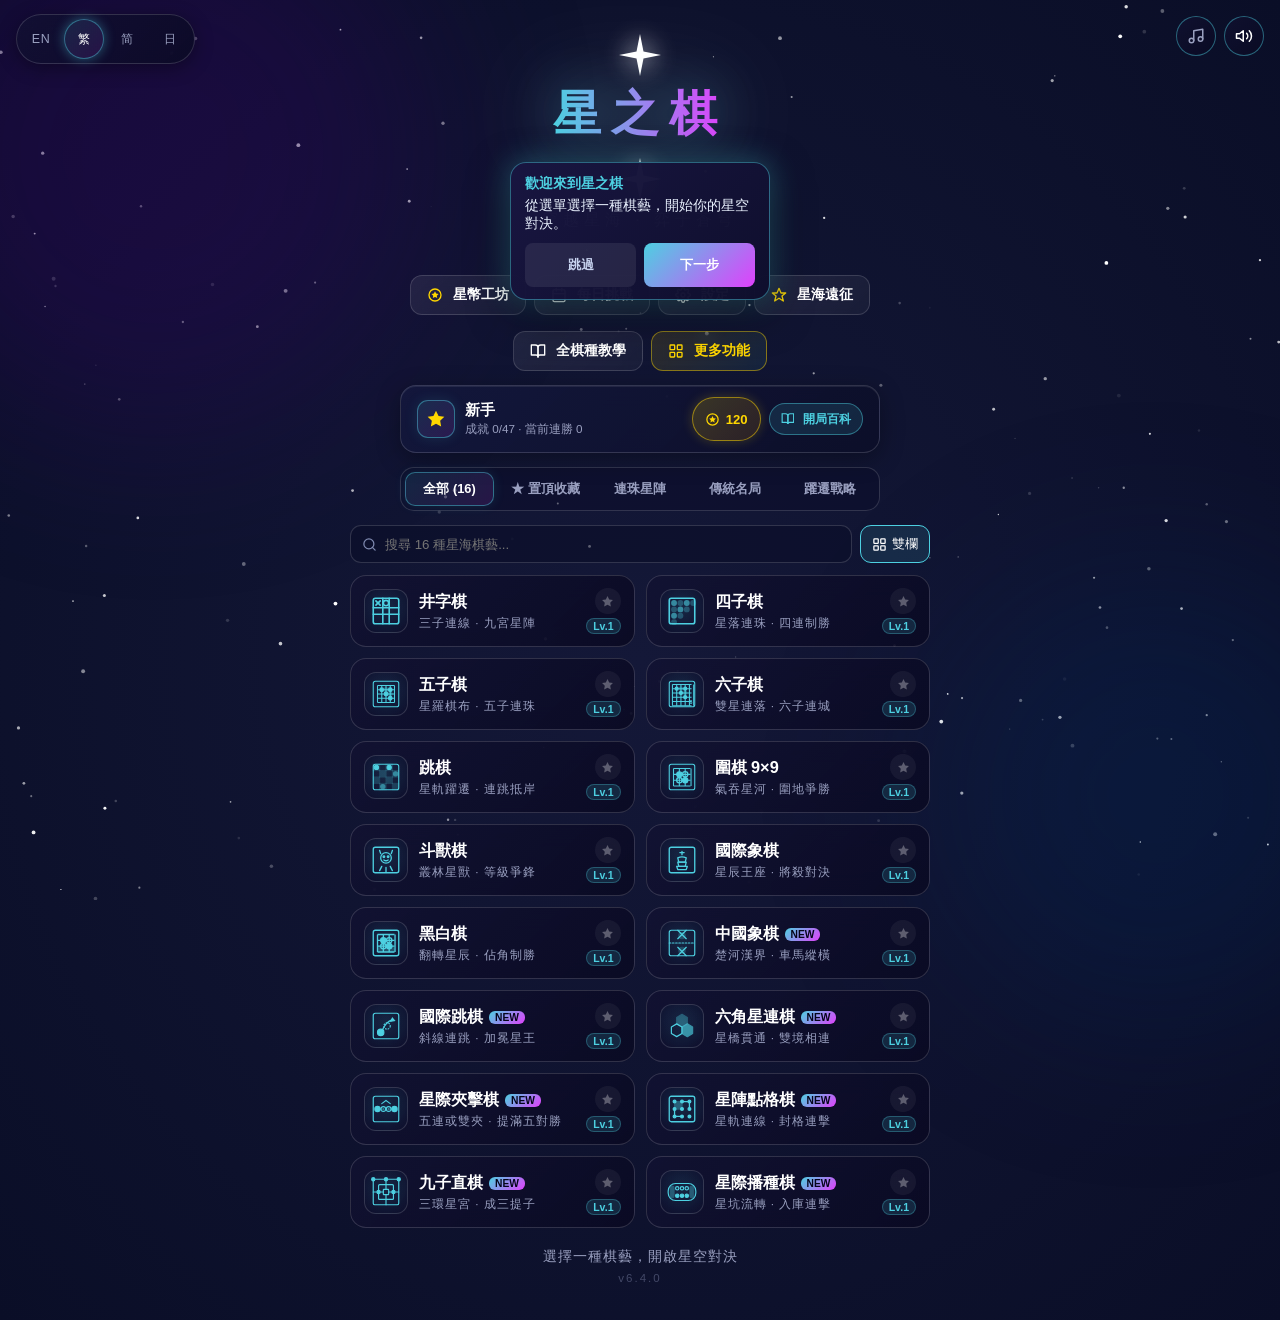
==== index.html @ 6a5f057b "v6.4.0: 初始版本" ====
<!DOCTYPE html>
<html lang="zh-Hant">
<head>
<meta charset="UTF-8">
<meta name="viewport" content="width=device-width, initial-scale=1.0, maximum-scale=1.0, user-scalable=no, viewport-fit=cover">
<meta name="apple-mobile-web-app-capable" content="yes">
<meta name="mobile-web-app-capable" content="yes">
<meta name="theme-color" content="#05051a">
<meta name="apple-mobile-web-app-status-bar-style" content="black-translucent">
<meta name="apple-mobile-web-app-title" content="星之棋">
<link rel="apple-touch-icon" href="data:image/svg+xml,%3Csvg xmlns='http://www.w3.org/2000/svg' viewBox='0 0 100 100'%3E%3Crect width='100' height='100' rx='20' fill='%2305051a'/%3E%3Cpath d='M50 15 L61 38 L86 40 L67 56 L73 81 L50 67 L27 81 L33 56 L14 40 L39 38 Z' fill='%234dd0e1'/%3E%3C/svg%3E">
<link rel="manifest" href='data:application/json,%7B%22name%22%3A%22%E6%98%9F%E4%B9%8B%E6%A3%8B%22%2C%22short_name%22%3A%22%E6%98%9F%E4%B9%8B%E6%A3%8B%22%2C%22start_url%22%3A%22.%22%2C%22display%22%3A%22standalone%22%2C%22orientation%22%3A%22portrait%22%2C%22background_color%22%3A%22%2305051a%22%2C%22theme_color%22%3A%22%2305051a%22%2C%22icons%22%3A%5B%7B%22src%22%3A%22data:image/svg+xml,%253Csvg%2520xmlns%253D%2527http%253A//www.w3.org/2000/svg%2527%2520viewBox%253D%25270%25200%2520100%2520100%2527%253E%253Crect%2520width%253D%2527100%2527%2520height%253D%2527100%2527%2520rx%253D%252720%2527%2520fill%253D%2527%252305051a%2527/%253E%253Cpath%2520d%253D%2527M50%252015%2520L61%252038%2520L86%252040%2520L67%252056%2520L73%252081%2520L50%252067%2520L27%252081%2520L33%252056%2520L14%252040%2520L39%252038%2520Z%2527%2520fill%253D%2527%25234dd0e1%2527/%253E%253C/svg%3E%22%2C%22sizes%22%3A%22any%22%2C%22type%22%3A%22image/svg+xml%22%2C%22purpose%22%3A%22any%22%7D%5D%7D'>
<title>星之棋</title>
<style>
/* ==================== 星之棋 · 樣式表 ==================== */
/* ---- 主題變數（預設：star） ---- */
:root{
  --p1:#4dd0e1;  --p1-glow:rgba(77,208,225,.4);
  --p1-soft:rgba(77,208,225,.12); --p1-border:rgba(77,208,225,.45);
  --p2:#e040fb;  --p2-glow:rgba(224,64,251,.4);
  --p2-soft:rgba(224,64,251,.12); --p2-border:rgba(224,64,251,.35);
  --gold:#ffd700;
  --line:rgba(255,255,255,.15);
  --bg-deep:#0a0e27; --bg-mid:#141838;
  --title-from:#4dd0e1;--title-mid:#ffffff;--title-to:#e040fb;
}
body.theme-aurora{
  background:radial-gradient(ellipse at 30% 20%,#0d2a3a 0%,#051520 50%,#020a12 100%);
  --p1:#00e6a0;  --p1-glow:rgba(0,230,160,.4);
  --p1-soft:rgba(0,230,160,.12); --p1-border:rgba(0,230,160,.45);
  --p2:#b366ff;  --p2-glow:rgba(179,102,255,.4);
  --p2-soft:rgba(179,102,255,.12); --p2-border:rgba(179,102,255,.35);
  --line:rgba(0,230,160,.15);
  --bg-deep:#04181a; --bg-mid:#0a2a26;
  --title-from:#00ffaa;--title-mid:#aaffee;--title-to:#aa66ff;
}
body.theme-sunset{
  background:radial-gradient(ellipse at 70% 30%,#3a1510 0%,#200a08 50%,#120404 100%);
  --p1:#ffab40;  --p1-glow:rgba(255,171,64,.4);
  --p1-soft:rgba(255,171,64,.12); --p1-border:rgba(255,171,64,.45);
  --p2:#ff5277;  --p2-glow:rgba(255,82,119,.4);
  --p2-soft:rgba(255,82,119,.12); --p2-border:rgba(255,82,119,.35);
  --line:rgba(255,171,64,.15);
  --bg-deep:#1a0a08; --bg-mid:#2a120c;
  --title-from:#ffaa44;--title-mid:#ffddaa;--title-to:#ff5577;
}
body.theme-deepsea{
  background:radial-gradient(ellipse at 40% 60%,#0a2540 0%,#051530 50%,#020a1a 100%);
  --p1:#29d8ff;  --p1-glow:rgba(41,216,255,.4);
  --p1-soft:rgba(41,216,255,.12); --p1-border:rgba(41,216,255,.45);
  --p2:#b388ff;  --p2-glow:rgba(179,136,255,.4);
  --p2-soft:rgba(179,136,255,.12); --p2-border:rgba(179,136,255,.35);
  --line:rgba(41,216,255,.15);
  --bg-deep:#04122a; --bg-mid:#082040;
  --title-from:#00bfff;--title-mid:#87ceeb;--title-to:#1e90ff;
}
body.theme-lava{
  background:radial-gradient(ellipse at 50% 40%,#4a1010 0%,#2a0808 50%,#150404 100%);
  --p1:#ff9100;  --p1-glow:rgba(255,145,0,.4);
  --p1-soft:rgba(255,145,0,.12); --p1-border:rgba(255,145,0,.45);
  --p2:#ff3d3d;  --p2-glow:rgba(255,61,61,.4);
  --p2-soft:rgba(255,61,61,.12); --p2-border:rgba(255,61,61,.35);
  --line:rgba(255,145,0,.15);
  --bg-deep:#1a0606; --bg-mid:#2a0e08;
  --title-from:#ff6600;--title-mid:#ffaa00;--title-to:#ff3300;
}
body.theme-galaxy{
  background:radial-gradient(ellipse at 30% 70%,#1a0a3a 0%,#0d0525 50%,#050210 100%);
  --p1:#e879f9;  --p1-glow:rgba(232,121,249,.4);
  --p1-soft:rgba(232,121,249,.12); --p1-border:rgba(232,121,249,.45);
  --p2:#7c83ff;  --p2-glow:rgba(124,131,255,.4);
  --p2-soft:rgba(124,131,255,.12); --p2-border:rgba(124,131,255,.35);
  --line:rgba(232,121,249,.15);
  --bg-deep:#0d0620; --bg-mid:#1a0f3a;
  --title-from:#a855f7;--title-mid:#e879f9;--title-to:#6366f1;
}
body.theme-amethyst{
  background:radial-gradient(ellipse at 60% 30%,#2d1b4e 0%,#1a0f33 50%,#0d0820 100%);
  --p1:#d896ff;  --p1-glow:rgba(216,150,255,.4);
  --p1-soft:rgba(216,150,255,.12); --p1-border:rgba(216,150,255,.45);
  --p2:#7c9eff;  --p2-glow:rgba(124,158,255,.4);
  --p2-soft:rgba(124,158,255,.12); --p2-border:rgba(124,158,255,.35);
  --line:rgba(216,150,255,.15);
  --bg-deep:#120a2a; --bg-mid:#241548;
  --title-from:#c084fc;--title-mid:#f0abfc;--title-to:#818cf8;
}
*{margin:0;padding:0;box-sizing:border-box}
body{font-family:'Segoe UI','PingFang TC','Microsoft JhengHei','Hiragino Kaku Gothic ProN','Yu Gothic','Meiryo',sans-serif;
  background:radial-gradient(ellipse at center,var(--bg-mid) 0%,var(--bg-deep) 100%);
  color:#fff;min-height:100vh;overflow-x:hidden}

/* 鍵盤焦點 */
:focus-visible{outline:2px solid var(--p1);outline-offset:2px;border-radius:4px}

/* ---------- 星空 ---------- */
#starfield{position:fixed;inset:0;z-index:0;pointer-events:none}
.nebula{position:fixed;border-radius:50%;filter:blur(90px);opacity:.28;z-index:0;pointer-events:none}
.n1{width:550px;height:550px;background:#3a0070;top:-120px;left:-120px;animation:d1 22s ease-in-out infinite alternate}
.n2{width:450px;height:450px;background:#002a5c;bottom:-120px;right:-100px;animation:d2 26s ease-in-out infinite alternate}
@keyframes d1{to{transform:translate(120px,60px)}}
@keyframes d2{to{transform:translate(-90px,-70px)}}

/* ---------- 語言切換 ---------- */
.lang-switch{position:fixed;top:calc(14px + env(safe-area-inset-top));left:calc(16px + env(safe-area-inset-left));z-index:50;display:flex;gap:3px;
  padding:4px;border-radius:999px;background:rgba(18,18,46,.6);
  border:1px solid var(--line);backdrop-filter:blur(10px);-webkit-backdrop-filter:blur(10px);
  box-shadow:0 4px 18px rgba(0,0,0,.35)}
.lang-btn{min-width:40px;min-height:40px;height:auto;padding:0 9px;border:1px solid transparent;border-radius:999px;
  background:transparent;color:#9aa0c0;font-size:.78rem;cursor:pointer;
  letter-spacing:.5px;transition:all .2s;font-family:inherit;display:flex;align-items:center;justify-content:center}
.lang-btn:hover{color:#fff;background:var(--p1-soft)}
.lang-btn.active{color:#fff;border-color:var(--p1-border);
  background:linear-gradient(135deg,var(--p1-soft),var(--p2-soft));
  box-shadow:0 0 12px var(--p1-glow)}

/* ---------- 視圖切換 ---------- */
.screen{position:relative;z-index:1;display:flex;flex-direction:column;align-items:center;padding:24px 16px;min-height:100vh}
.view{display:none;flex-direction:column;align-items:center;width:100%}
.view.active{display:flex;animation:fadeIn .2s ease}
@keyframes fadeIn{from{opacity:0;transform:translateY(8px)}to{opacity:1;transform:none}}

/* ---------- 主選單標題 ---------- */
.hero{display:flex;flex-direction:column;align-items:center;margin-top:10px}
.spark{width:42px;height:42px;animation:sparkPulse 2.5s ease-in-out infinite}
.spark-top{fill:#fff;filter:drop-shadow(0 0 12px rgba(255,255,255,.9));animation-delay:.3s}
.spark-bottom{fill:#fff;filter:drop-shadow(0 0 12px rgba(255,255,255,.9));margin-top:6px;animation-delay:.6s}
@keyframes sparkPulse{0%,100%{transform:scale(1) rotate(0deg);opacity:.85}50%{transform:scale(1.18) rotate(15deg);opacity:1}}
.logo{font-size:3rem;letter-spacing:10px;margin:6px 0;
  background:linear-gradient(to right,var(--title-from),var(--title-to));
  -webkit-background-clip:text;background-clip:text;-webkit-text-fill-color:transparent;
  filter:drop-shadow(0 0 26px var(--p1-glow)) drop-shadow(0 0 12px rgba(255,255,255,.5));}
.tagline{color:#9aa0c0;letter-spacing:5px;margin:10px 0 26px;animation:taglineFade 3s ease-in-out infinite}
@keyframes taglineFade{0%,100%{opacity:.6}50%{opacity:1}}

/* ---------- 遊戲卡片 ---------- */
.card-list{width:100%;max-width:480px;display:flex;flex-direction:column;gap:14px}
.game-card{display:flex;align-items:center;gap:16px;padding:15px 18px;border-radius:15px;cursor:pointer;
  border:1.5px solid var(--line);background:rgba(12,12,40,.6);transition:all .25s;position:relative;overflow:hidden;
  font:inherit;text-align:left;appearance:none;-webkit-appearance:none;width:100%}
.game-card::before{content:'';position:absolute;top:0;left:-100%;width:100%;height:100%;background:linear-gradient(90deg,transparent,var(--p1-soft),transparent);transition:left .5s}
.game-card:hover::before{left:100%}
.game-card:hover{transform:translateY(-3px);border-color:var(--p1);box-shadow:0 8px 28px var(--p1-glow),0 0 12px var(--p1-soft)}
.game-card:hover .gc-ico{transform:scale(1.08);box-shadow:0 0 16px var(--p1-glow)}
.game-card:hover .gc-arrow{opacity:1;transform:translateX(4px)}
.gc-ico{width:54px;height:54px;border-radius:12px;flex-shrink:0;overflow:hidden;transition:all .25s;
  background:radial-gradient(circle at 50% 42%,var(--p1-soft),rgba(13,13,43,.55));
  border:1px solid var(--line)}
.gc-ico svg{width:100%;height:100%;display:block;padding:4px;color:var(--p1)}
.gc-txt{flex:1}
.gc-name{font-size:1.2rem;font-weight:700;margin-bottom:3px;transition:color .2s;color:#fff}
.game-card:hover .gc-name{color:var(--p1)}
.gc-desc{font-size:.82rem;color:#9aa0c0;letter-spacing:1px}
.gc-arrow{color:var(--p1);font-size:1.3rem;opacity:.7;transition:all .25s}
.gc-elo{font-size:.72rem;color:#ffd700;letter-spacing:.5px;opacity:.85;flex-shrink:0;align-self:flex-start;margin-top:2px}
.foot-hint{color:#9aa0c0;font-size:.85rem;margin:20px 0 6px;letter-spacing:1px}
.version-tag{color:#5a6080;font-size:.72rem;margin:0 0 12px;letter-spacing:2px;opacity:.7}

/* ---------- 頂部返回 / 標題 ---------- */
.top-back{align-self:flex-start;display:inline-flex;align-items:center;gap:6px;background:rgba(18,18,46,.75);border:1px solid var(--line);border-radius:999px;color:#c8d4f0;font-size:.88rem;cursor:pointer;padding:7px 16px;min-height:38px;backdrop-filter:blur(10px);-webkit-backdrop-filter:blur(10px);box-shadow:0 4px 16px rgba(0,0,0,.3);transition:all .2s;font-family:inherit;margin-top:env(safe-area-inset-top)}
.top-back:hover{color:#fff;border-color:var(--p1);background:var(--p1-soft);box-shadow:0 0 14px var(--p1-glow);transform:translateY(-1px)}
.top-back:active{transform:translateY(0)}
.game-top .top-back{padding:6px 14px;min-height:36px;font-size:.85rem;margin-top:0}
.gen-head .top-back, .result-box .top-back{padding:5px 12px;min-height:32px;font-size:.82rem;margin:0}
.view-title{font-size:1.6rem;margin:14px 0 26px;letter-spacing:2px;
  background:linear-gradient(135deg,var(--p1),var(--p2));-webkit-background-clip:text;background-clip:text;-webkit-text-fill-color:transparent}

/* ---------- 選擇卡片（模式/難度） ---------- */
.select-cards{display:flex;gap:20px;flex-wrap:wrap;justify-content:center}
.select-cards.three{gap:16px}
.select-card{width:200px;padding:26px 18px;border-radius:16px;cursor:pointer;text-align:center;
  border:1.5px solid var(--line);background:rgba(12,12,40,.6);transition:all .25s;
  font:inherit;appearance:none;-webkit-appearance:none}
.three .select-card{width:168px;padding:22px 14px}
.select-card:hover{transform:translateY(-4px);border-color:var(--p1);box-shadow:0 10px 32px var(--p1-glow),0 0 14px var(--p1-soft)}
.select-card:hover .sc-ico{transform:scale(1.1);filter:drop-shadow(0 0 8px var(--p1-glow))}
.select-card:hover .sc-name{color:var(--p1)}
.sc-ico{width:64px;height:64px;margin-bottom:12px;transition:all .25s}
.select-card[data-mode="ai"] .sc-ico,
.select-card[data-mode="pvp"] .sc-ico{color:var(--p1)}
.select-card .c-p2{fill:var(--p2)}
.diff-ico{width:48px;height:48px;margin-bottom:10px}
.diff-ico circle,.diff-ico path{stroke:currentColor}
.c-easy{color:var(--p1)} .c-normal{color:var(--gold)} .c-hard{color:var(--p2)}
.sc-name{font-size:1.12rem;font-weight:700;margin-bottom:6px;color:#fff}
.sc-desc{font-size:.78rem;color:#9aa0c0;letter-spacing:.5px}
.diff-dots{display:flex;gap:5px;justify-content:center;margin-top:10px}
.diff-dots i{width:7px;height:7px;border-radius:50%;background:currentColor}
.diff-card[data-diff="easy"]{color:var(--p1)}
.diff-card[data-diff="normal"]{color:var(--gold)}
.diff-card[data-diff="hard"]{color:var(--p2)}
.diff-card[data-diff="master"]{color:#ffd700;border-color:rgba(255,215,0,.4);background:linear-gradient(135deg,rgba(255,215,0,.08),rgba(255,140,0,.05))}
.diff-card[data-diff="master"]:hover{border-color:#ffd700;box-shadow:0 8px 28px rgba(255,215,0,.25),0 0 16px rgba(255,215,0,.15)}
.c-master{color:#ffd700}
.diff-card .sc-name{color:#fff}

/* ---------- 計時模式選擇列 ---------- */
.timer-mode-row{display:flex;align-items:center;justify-content:center;gap:10px;flex-wrap:wrap;
  margin-top:22px;padding:10px 16px;border-radius:14px;
  background:rgba(12,12,40,.6);border:1px solid var(--line)}
.tm-label{font-size:.85rem;color:#9aa0c0;letter-spacing:1px;margin-right:4px}
.tm-btn{min-height:38px;padding:7px 16px;border-radius:10px;cursor:pointer;font-size:.85rem;
  color:#9aa0c0;background:transparent;border:1.5px solid var(--line);transition:all .2s;font-family:inherit}
.tm-btn:hover{color:var(--p1);border-color:var(--p1)}
.tm-btn.is-on{color:#fff;border-color:var(--p1);
  background:linear-gradient(135deg,var(--p1-soft),var(--p2-soft));
  box-shadow:0 0 12px var(--p1-glow)}

/* ---------- 遊戲頂欄 ---------- */
.game-top{display:flex;align-items:center;gap:14px;width:100%;max-width:560px;margin-bottom:14px}
.game-h{flex:1;text-align:center;font-size:1.4rem;letter-spacing:3px;
  background:linear-gradient(135deg,var(--p1),var(--p2));-webkit-background-clip:text;background-clip:text;-webkit-text-fill-color:transparent}
.game-h.replay-mode{background-image:linear-gradient(#ffd700,#ffaa00);-webkit-text-fill-color:transparent}
.game-h.replay-mode::after{content:' · 回放中';font-size:.7em;opacity:.8;-webkit-text-fill-color:#ffd700;color:#ffd700}
.mini-btn{min-height:36px;min-width:36px;padding:7px 14px;border-radius:9px;cursor:pointer;font-size:.85rem;color:#9aa0c0;
  background:transparent;border:1.5px solid var(--line);transition:all .2s;position:relative;overflow:hidden;font-family:inherit}
.mini-btn::after{content:'';position:absolute;top:50%;left:50%;width:0;height:0;border-radius:50%;background:var(--p1-soft);transform:translate(-50%,-50%);transition:width .3s,height .3s}
.mini-btn:hover::after{width:200px;height:200px}
.mini-btn:hover{color:var(--p1);border-color:var(--p1);box-shadow:0 0 12px var(--p1-glow);transform:translateY(-1px)}
.mini-btn:active{transform:translateY(0)}
.gt-btns{display:flex;align-items:center;gap:8px}
.mini-btn.is-disabled,.mini-btn:disabled{opacity:.38;cursor:not-allowed;pointer-events:none}
.mini-btn.is-disabled:hover,.mini-btn:disabled:hover{color:#9aa0c0;border-color:var(--line)}

/* ---------- 回合 / 難度 ---------- */
.turn-pill{display:inline-flex;align-items:center;gap:9px;padding:9px 24px;border-radius:24px;
  border:1.5px solid var(--p1);color:#fff;font-size:1rem;margin-bottom:10px;
  box-shadow:0 0 12px var(--p1-glow)}
.turn-pill.p2-turn{border-color:var(--p2);box-shadow:0 0 12px var(--p2-glow)}
.turn-pill.p2-turn .pill-dot{background:var(--p2);box-shadow:0 0 8px var(--p2-glow)}
.pill-dot{width:12px;height:12px;border-radius:50%;background:var(--p1);box-shadow:0 0 8px var(--p1-glow)}
.diff-badge{font-size:.78rem;padding:4px 14px;border-radius:18px;
  background:var(--p2-soft);color:var(--p2);border:1px solid var(--p2-border);margin-bottom:14px}
/* 局勢評估條 */
.eval-bar{ position:relative; width:100%; max-width:320px; height:22px; margin:0 auto 12px; background:rgba(255,255,255,.06); border-radius:11px; overflow:hidden; border:1px solid var(--line); }
.eval-fill{ position:absolute; top:0; left:50%; width:0; height:100%; background:var(--p1); transition:all .4s ease; transform-origin:left; }
.eval-fill.negative{ left:auto; right:50%; background:var(--p2); }
.eval-label{ position:absolute; top:50%; left:50%; transform:translate(-50%,-50%); font-size:.7rem; font-weight:700; color:#fff; text-shadow:0 1px 3px rgba(0,0,0,.8); z-index:1; font-variant-numeric:tabular-nums; }
.arrows{display:flex;gap:10px;margin-bottom:4px}
.arrows i{width:75px;text-align:center;color:var(--p1-border);font-size:.9rem}
.free-x.is-on{color:var(--p1);border-color:var(--p1);box-shadow:0 0 12px var(--p1-glow)}
.free-o.is-on{color:var(--p2);border-color:var(--p2);box-shadow:0 0 12px var(--p2-glow)}
.go-pass{padding:8px 22px;border-radius:10px;cursor:pointer;font-size:.9rem;color:var(--p1);
  background:var(--p1-soft);border:1.5px solid var(--p1-border);transition:all .25s}
.go-pass:hover{background:var(--p1-glow);border-color:var(--p1);box-shadow:0 0 14px var(--p1-glow)}

/* ---------- 棋盤 ---------- */
.board-box{position:relative;padding:18px;border-radius:16px;
  background:linear-gradient(135deg,rgba(28,18,60,.92),rgba(10,10,38,.92));
  border:1px solid var(--line);box-shadow:0 0 50px var(--p1-soft),inset 0 0 30px rgba(0,0,0,.5)}
.board-viewport{position:relative;overflow:hidden;border-radius:8px;max-width:100%;line-height:0;
  touch-action:none;-webkit-user-select:none;user-select:none}
#board{display:block;cursor:pointer;max-width:100%;height:auto;transform-origin:0 0;will-change:transform}
.board-viewport.panning #board{cursor:grabbing}
.zoom-bar{display:flex;align-items:center;justify-content:center;gap:16px;margin:12px 0 4px}
.zoom-btn{width:40px;height:40px;min-width:40px;min-height:40px;border-radius:10px;font-size:1.25rem;line-height:1;cursor:pointer;
  color:var(--p1);background:rgba(28,18,60,.9);border:1px solid var(--line);
  box-shadow:0 0 14px var(--p1-soft);transition:.15s}
.zoom-btn:hover:not(:disabled){border-color:var(--p1);box-shadow:0 0 18px var(--p1-glow)}
.zoom-btn:active:not(:disabled){transform:scale(.93)}
.zoom-btn:disabled{opacity:.35;cursor:not-allowed}
.zoom-val{min-width:62px;text-align:center;font-variant-numeric:tabular-nums;color:var(--p1);letter-spacing:.5px}
.thinking{display:none;position:absolute;top:50%;left:50%;transform:translate(-50%,-50%);z-index:10;
  background:rgba(0,0,0,.82);padding:14px 28px;border-radius:12px;color:var(--p1);border:1px solid var(--line)}
.thinking.active{display:block}
.thinking span{animation:blink 1s infinite}
@keyframes blink{50%{opacity:.3}}

/* ---------- 計分板 ---------- */
.scoreboard{display:flex;margin-top:18px;border-radius:14px;overflow:hidden;
  border:1px solid var(--line);background:rgba(12,12,40,.7)}
.sb-col{display:flex;flex-direction:column;align-items:center;gap:5px;padding:14px 30px;font-size:.82rem;color:#9aa0c0}
.sb-col+.sb-col{border-left:1px solid var(--line)}
.sb-col b{font-size:1.3rem;color:#fff}
.sb-dot{width:10px;height:10px;border-radius:50%}
.sb-dot.p1c{background:var(--p1);box-shadow:0 0 8px var(--p1-glow)}
.sb-dot.p2c{background:var(--p2);box-shadow:0 0 8px var(--p2-glow)}

/* ---------- 結果彈窗 ---------- */
.overlay{display:none;position:fixed;inset:0;background:rgba(0,0,0,.55);backdrop-filter:blur(6px);z-index:100;
  justify-content:center;align-items:center}
.overlay.active{display:flex}
.result-box{width:min(320px,92vw);background:linear-gradient(180deg,rgba(20,18,52,.97),rgba(12,12,36,.97));
  padding:30px 26px;border-radius:22px;text-align:center;
  border:1px solid var(--line);box-shadow:0 0 60px var(--p1-soft);animation:pop .4s ease-out}
@keyframes pop{from{transform:scale(.6);opacity:0}to{transform:scale(1);opacity:1}}
.result-ico{width:74px;height:74px;border-radius:50%;margin:0 auto 16px;display:flex;align-items:center;justify-content:center;
  background:linear-gradient(135deg,var(--p1) 0%,#fff 50%,var(--p2) 100%);
  box-shadow:0 0 26px var(--p1-glow)}
.result-ico svg{width:36px;height:36px;fill:#fff;transition:fill .3s}
.result-ico svg path{stroke:#000;stroke-width:1.1;stroke-linejoin:round}
.result-ico.sparkle svg{animation:starSparkle 1.4s ease-in-out infinite;transform-box:fill-box;transform-origin:center}
@keyframes starSparkle{0%,100%{transform:scale(1);filter:brightness(.95);opacity:.82}
  50%{transform:scale(1.2);filter:brightness(1.85);opacity:1}}
.result-box h2{font-size:1.6rem;margin-bottom:8px}
.result-sub{font-size:.82rem;color:#9aa0c0;margin-bottom:20px;letter-spacing:1px}
.r-btn{width:100%;padding:13px;border:none;border-radius:12px;cursor:pointer;font-weight:700;font-size:.95rem;margin-bottom:12px;
  background:linear-gradient(135deg,var(--p1),var(--p2));color:#fff}
.r-menu{background:rgba(255,255,255,.06);color:#fff;border:1.5px solid var(--line);margin-bottom:0}
.r-menu:hover{border-color:var(--p1)}

@media(max-width:640px){
  .logo{font-size:2rem;letter-spacing:5px}
  .spark{width:32px;height:32px}
  .select-card{width:150px;padding:20px 12px}
  .three .select-card{width:120px}
  .sb-col{padding:12px 18px}
  .board-box{padding:10px}
  .lang-switch{top:calc(10px + env(safe-area-inset-top));left:calc(10px + env(safe-area-inset-left));padding:3px}
  .lang-btn{min-width:36px;min-height:36px;padding:0 6px;font-size:.7rem}
}

/* ================================================================
   井字棋「星之闖關」
   ================================================================ */
.quest-entry{margin-top:30px;text-align:center}
.qe-line{display:flex;align-items:center;gap:12px;color:var(--p1-border);margin-bottom:18px}
.qe-line::before,.qe-line::after{content:"";flex:1;height:1px;
  background:linear-gradient(90deg,transparent,var(--p1-border),transparent)}
.qe-mini{width:108px;height:108px;margin:0 auto 12px;display:grid;grid-template-columns:repeat(3,1fr);
  gap:4px;padding:8px;border-radius:14px;background:rgba(20,16,52,.7);
  border:1px solid var(--line);box-shadow:inset 0 0 18px rgba(0,0,0,.5)}
.qe-mini i{border-radius:6px;background:var(--p1-soft)}
.qe-mini i.x{background:
  linear-gradient(45deg,transparent 46%,var(--p1) 46%,var(--p1) 54%,transparent 54%),
  linear-gradient(-45deg,transparent 46%,var(--p1) 46%,var(--p1) 54%,transparent 54%)}
.qe-mini i.o{border:3px solid var(--p2);background:transparent}
.qe-progress{color:var(--p1);margin-bottom:14px;letter-spacing:1px}
.qe-star{color:#ffd700;text-shadow:0 0 10px rgba(255,215,0,.6)}
.qe-btns{display:flex;gap:14px;justify-content:center;flex-wrap:wrap}
.qe-btn{padding:12px 26px;border-radius:12px;cursor:pointer;font-weight:700;font-size:.95rem;
  color:#fff;background:rgba(255,255,255,.07);border:1.5px solid var(--line);transition:.18s;font-family:inherit}
.qe-btn:hover{border-color:var(--p1);box-shadow:0 0 18px var(--p1-glow)}
.qe-btn.qe-main{background:linear-gradient(135deg,var(--p1),var(--p2));border:none}
.qe-btn.qe-main:hover{box-shadow:0 0 22px var(--p1-glow)}

/* 選關視圖 */
.q-tabs{display:flex;gap:12px;justify-content:center;margin:14px 0 6px}
.q-tab{padding:10px 26px;border-radius:12px;cursor:pointer;font-weight:700;
  color:var(--p1);background:rgba(255,255,255,.05);border:1.5px solid var(--line);transition:.18s;font-family:inherit}
.q-tab.active{color:#fff;border-color:var(--p1);box-shadow:0 0 18px var(--p1-glow)}
.q-progress-line{text-align:center;color:var(--p1);margin-bottom:14px}
.q-list{max-width:560px;margin:0 auto;display:flex;flex-direction:column;gap:10px;padding-bottom:30px}
.q-level{display:flex;gap:14px;align-items:center;padding:12px 16px;border-radius:14px;cursor:pointer;
  background:linear-gradient(135deg,rgba(28,18,60,.9),rgba(12,12,38,.9));
  border:1px solid var(--line);transition:.16s}
.q-level.is-open:hover{border-color:var(--p1);box-shadow:0 0 18px var(--p1-glow);transform:translateX(3px)}
.q-level.is-lock{opacity:.5;cursor:not-allowed}
.ql-no{width:42px;height:42px;flex:0 0 42px;border-radius:50%;display:flex;align-items:center;justify-content:center;
  font-weight:800;color:#04121a;background:linear-gradient(135deg,var(--p1),var(--p2))}
.is-lock .ql-no{background:rgba(255,255,255,.12);color:var(--p1)}
.ql-body{flex:1;text-align:left}
.ql-title{font-weight:700;color:#eaf2ff;margin-bottom:3px}
.ql-desc{font-size:.76rem;color:#9aa0c0;margin-bottom:3px}
.ql-stars{color:#ffd700;letter-spacing:2px;font-size:.85rem}
.ck-settings{display:flex;gap:14px;justify-content:center;align-items:center;flex-wrap:wrap}
.ck-settings label{display:flex;align-items:center;gap:6px;font-size:.82rem;color:#c8d4f0;cursor:pointer;user-select:none}
.ck-settings input[type=checkbox]{width:16px;height:16px;accent-color:var(--p1);cursor:pointer}
.ch-promo{display:flex;gap:10px;align-items:center;justify-content:center}
.ch-promo span{font-size:.85rem;color:#c8d4f0}
.promo-btn{width:44px;height:44px;border-radius:10px;border:1px solid var(--p1-border);
  background:rgba(10,14,40,.7);color:#eaf2ff;font-size:1.5rem;cursor:pointer;
  display:flex;align-items:center;justify-content:center;transition:all .15s}
.promo-btn:hover{border-color:var(--p1);color:var(--p1);transform:scale(1.08)}
.gk-fb{display:flex;align-items:center;gap:6px;font-size:.85rem;color:#c8d4f0;cursor:pointer;user-select:none}
.gk-fb input[type=checkbox]{width:16px;height:16px;accent-color:var(--p1);cursor:pointer}
.sound-toggle{position:fixed;top:calc(16px + env(safe-area-inset-top));right:calc(16px + env(safe-area-inset-right));z-index:100;width:40px;height:40px;min-width:40px;min-height:40px;border-radius:50%;
  border:1px solid var(--p1-border);background:rgba(10,14,40,.7);color:#eaf2ff;font-size:1rem;
  cursor:pointer;display:flex;align-items:center;justify-content:center;transition:all .15s;padding:0}
.sound-toggle:hover{border-color:var(--p1);color:var(--p1)}
.sound-toggle .ic{width:18px;height:18px;margin:0;display:flex;align-items:center;justify-content:center}
.sound-toggle .ic svg{width:100%;height:100%;display:block}
.hidden{display:none!important}
.q-btn{margin-top:8px;padding:10px 22px;border-radius:12px;cursor:pointer;font-weight:700;font-size:.95rem;
  color:#fff;background:rgba(255,255,255,.07);border:1.5px solid var(--line);transition:all .2s;
  font-family:inherit;appearance:none;-webkit-appearance:none;min-height:44px}
.q-btn:hover{border-color:var(--p1);color:var(--p1);box-shadow:0 0 18px var(--p1-glow);transform:translateY(-1px)}
.q-btn:active{transform:translateY(0)}
.q-btn:disabled{opacity:.4;cursor:not-allowed;pointer-events:none}
.timer-bar{display:flex;align-items:center;justify-content:center;gap:10px;margin:6px 0;font-size:.95rem;font-variant-numeric:tabular-nums}
.timer-p1{color:var(--p1);font-weight:600}
.timer-p2{color:var(--p2);font-weight:600}
.timer-sep{color:rgba(255,255,255,.3)}
.replay-bar{display:flex;align-items:center;justify-content:center;gap:12px;margin:8px 0;padding:8px 16px;
  background:rgba(255,215,0,.08);border:1px solid rgba(255,215,0,.25);border-radius:10px}
.replay-bar .mini-btn{color:#ffd700;border-color:rgba(255,215,0,.3)}
.replay-bar .mini-btn:hover{color:#fff;border-color:#ffd700;box-shadow:0 0 10px rgba(255,215,0,.3)}
.replay-pos{font-size:.9rem;color:#ffd700;font-weight:600;font-variant-numeric:tabular-nums;min-width:60px;text-align:center}
.go-size{display:flex;align-items:center;gap:6px;margin-bottom:6px}
.go-size span{color:rgba(255,255,255,.6);font-size:.85rem}
.go-sz{padding:4px 8px;font-size:.8rem;opacity:.6}
.go-sz.is-on{opacity:1;border-color:var(--p1);color:var(--p1)}
.go-handicap{display:flex;align-items:center;gap:6px;margin-bottom:6px;flex-wrap:wrap}
.go-handicap span{color:rgba(255,255,255,.6);font-size:.85rem}
.go-hc{padding:4px 8px;font-size:.8rem;opacity:.6}
.go-hc.is-on{opacity:1;border-color:var(--p2);color:var(--p2)}
/* F10: 遊戲進行中（已有落子）鎖定局中規則設定 → 明顯變灰、禁止點擊 */
.go-sz:disabled,.go-hc:disabled,.go-sz.locked,.go-hc.locked{
  opacity:.4;cursor:not-allowed;filter:grayscale(1);border-color:var(--line);color:#9aa0c0;pointer-events:none}
.go-sz:disabled:hover,.go-hc:disabled:hover,.go-sz.locked:hover,.go-hc.locked:hover{
  opacity:.4;cursor:not-allowed;border-color:var(--line);color:#9aa0c0;transform:none;box-shadow:none}
#gkForbidden:disabled,#ckMultiJump:disabled,#ckLongJump:disabled{cursor:not-allowed;opacity:.45}
/* 被鎖定 checkbox 所屬 label 一併變灰 */
.gk-fb:has(>#gkForbidden:disabled),.ck-settings label:has(>#ckMultiJump:disabled),
.ck-settings label:has(>#ckLongJump:disabled){opacity:.4;cursor:not-allowed}
/* 通用 .locked 視覺（與 disabled 一致，方便動態標記） */
.locked{opacity:.4!important;cursor:not-allowed!important;filter:grayscale(1);pointer-events:none}
#btnToggleCoords.is-on,#btnCoachVision.is-on,#btnHeatmap.is-on{border-color:var(--p1);color:var(--p1);box-shadow:0 0 10px var(--p1-glow)}
.elo-table{width:100%;border-collapse:collapse;font-size:.85rem;color:#cfd4ee}
.elo-table th,.elo-table td{padding:5px 8px;text-align:left;border-bottom:1px solid rgba(255,255,255,.08)}
.elo-table th{color:rgba(255,255,255,.6);font-weight:500}
.rec-notes{font-size:.8rem;color:#9aa0c0;margin-top:2px;font-style:italic;word-break:break-word}
.elo-fb{margin:2px;padding:3px 8px;font-size:.75rem;opacity:.6}
.elo-fb.is-on{opacity:1;border-color:var(--p1);color:var(--p1)}
.replay-spd{padding:3px 8px;font-size:.75rem;opacity:.6}
.replay-spd.is-on{opacity:1;border-color:var(--p1);color:var(--p1)}
.sc-list{display:flex;flex-direction:column;gap:6px;margin-top:6px}
.sc-row{display:flex;align-items:center;gap:12px;font-size:.88rem;color:#cfd4ee}
.sc-row kbd{background:rgba(255,255,255,.12);border:1px solid rgba(255,255,255,.2);border-bottom-width:2px;
  border-radius:6px;padding:2px 8px;font-family:monospace;font-size:.82rem;color:#fff;min-width:78px;text-align:center}
.menu-actions{display:flex;justify-content:center;gap:10px;margin:10px 0}
.ach-toast{position:fixed;top:20px;left:50%;transform:translateX(-50%) translateY(-80px);
  background:linear-gradient(135deg,rgba(20,25,60,.95),rgba(40,20,70,.95));
  border:1px solid #ffd700;border-radius:14px;padding:12px 22px;display:flex;align-items:center;gap:12px;
  z-index:9999;transition:transform .4s cubic-bezier(.34,1.56,.64,1);box-shadow:0 8px 30px rgba(255,215,0,.3)}
.ach-toast.show{transform:translateX(-50%) translateY(0)}
.ach-toast .ach-icon{font-size:1.8rem}
.ach-toast .ach-text{color:#ffd700;font-weight:600;font-size:1rem}
.ach-grid{display:grid;grid-template-columns:repeat(auto-fill,minmax(140px,1fr));gap:12px;margin-top:8px}
.ach-card{background:rgba(15,20,50,.6);border:1px solid rgba(255,255,255,.1);border-radius:12px;
  padding:14px 10px;text-align:center;position:relative;opacity:.55;transition:all .3s}
.ach-card.got{opacity:1;border-color:#ffd700;box-shadow:0 0 15px rgba(255,215,0,.2)}
.ach-big{font-size:2.2rem;margin-bottom:6px}
.ach-name{color:#fff;font-weight:600;font-size:.9rem;margin-bottom:4px}
.ach-desc{color:rgba(255,255,255,.5);font-size:.75rem;line-height:1.3}
.ach-date{color:#ffd700;font-size:.7rem;margin-top:6px}
.ach-lock{position:absolute;top:8px;right:8px;font-size:.9rem;opacity:.6}
.rec-list{display:flex;flex-direction:column;gap:8px;margin-top:8px;max-height:60vh;overflow-y:auto}
.rec-item{display:grid;grid-template-columns:auto 1fr auto;gap:4px 12px;align-items:center;
  background:rgba(15,20,50,.5);border:1px solid rgba(255,255,255,.08);border-radius:10px;padding:10px 14px}
.rec-item.starred{border-color:var(--p1);box-shadow:0 0 12px var(--p1-soft)}
.rec-star{grid-row:1/span 3;display:flex;align-items:center}
.rec-game{color:#fff;font-weight:600;font-size:1rem;grid-column:2}
.rec-meta{color:rgba(255,255,255,.5);font-size:.8rem;grid-column:2}
.rec-date{color:rgba(255,255,255,.35);font-size:.75rem;grid-column:2}
.rec-notes{grid-column:2;color:rgba(255,255,255,.45);font-size:.78rem}
.rec-result{font-weight:700;font-size:.9rem;align-self:center;grid-column:3;grid-row:1/span 3}
.rec-win{color:var(--p1)}
.rec-lose{color:var(--p2)}
.rec-draw{color:#ffd700}
.stat-grid{display:grid;grid-template-columns:repeat(auto-fill,minmax(100px,1fr));gap:10px;margin-top:8px}
.stat-card{background:rgba(15,20,50,.6);border:1px solid rgba(255,255,255,.1);border-radius:10px;padding:14px 8px;text-align:center}
.stat-num{font-size:1.6rem;font-weight:700;color:#fff;font-variant-numeric:tabular-nums}
.stat-lbl{color:rgba(255,255,255,.5);font-size:.75rem;margin-top:4px}
.stat-win .stat-num{color:var(--p1)}
.stat-lose .stat-num{color:var(--p2)}
.stat-draw .stat-num{color:#ffd700}
.stat-elo .stat-num{color:#ffd700;font-size:1.8rem;text-shadow:0 0 12px rgba(255,215,0,.4)}
.stat-ach .stat-num{color:#ffd700}
.stat-pergame{margin-top:8px}
.pg-row{display:flex;align-items:center;gap:10px;padding:6px 0}
.pg-name{width:70px;color:rgba(255,255,255,.8);font-size:.85rem;flex-shrink:0}
.pg-bar{flex:1;height:8px;background:rgba(255,255,255,.1);border-radius:4px;overflow:hidden}
.pg-fill{display:block;height:100%;background:linear-gradient(90deg,var(--p1),var(--p2));border-radius:4px;transition:width .5s}
.pg-pct{width:45px;text-align:right;color:rgba(255,255,255,.6);font-size:.8rem;font-variant-numeric:tabular-nums}

/* ==================== 移動端優化 ==================== */
*{ -webkit-tap-highlight-color:transparent; -webkit-touch-callout:none; }
button{ min-height:44px; min-width:44px; touch-action:manipulation; }
.q-btn{ min-height:44px; padding:10px 18px; }
.game-card{ min-height:64px; }
@media (max-width:640px){
  .logo{ font-size:2.2rem; letter-spacing:6px; }
  .tagline{ letter-spacing:3px; font-size:.85rem; margin:6px 0 16px; }
  .menu-actions{ flex-wrap:wrap; gap:8px; }
  .menu-actions .q-btn{ padding:8px 12px; font-size:.85rem; min-height:40px; }
  .card-list{ gap:8px; }
  .game-card{ padding:10px 12px; min-height:56px; }
  .gc-name{ font-size:1rem; }
  .gc-desc{ font-size:.75rem; }
  .gc-ico{ width:40px; height:40px; }
  .lang-switch{ gap:4px; }
  .lang-btn{ padding:6px 10px; font-size:.8rem; min-height:36px; min-width:36px; }
  .sound-toggle{ width:40px; height:40px; }
  .board-box{ padding:8px; }
  #board{ max-width:100%; height:auto !important; }
  .gt-btns{ flex-wrap:wrap; gap:6px; }
  .gt-btns .q-btn{ padding:8px 12px; font-size:.8rem; min-height:40px; }
  .timer-bar{ font-size:.8rem; padding:6px 10px; }
  .replay-bar{ padding:6px; gap:8px; }
  .ach-grid{ grid-template-columns:repeat(auto-fill,minmax(110px,1fr)); gap:8px; }
  .ach-card{ padding:10px 6px; }
  .ach-big{ font-size:1.8rem; }
  .stat-grid{ grid-template-columns:repeat(auto-fill,minmax(80px,1fr)); gap:8px; }
  .stat-card{ padding:10px 6px; }
  .stat-num{ font-size:1.3rem; }
  .rec-item{ padding:8px 10px; }
}
@media (max-height:500px) and (orientation:landscape){
  .logo{ font-size:1.6rem; letter-spacing:4px; margin:2px 0; }
  .tagline{ display:none; }
  .hero{ margin-bottom:6px; }
  .card-list{ gap:6px; max-height:60vh; overflow-y:auto; }
  .game-card{ padding:6px 10px; min-height:44px; }
  .gc-ico{ width:32px; height:32px; }
  .gc-name{ font-size:.9rem; }
  .gc-desc{ display:none; }
  .menu-actions{ margin:4px 0; }
  .menu-actions .q-btn{ padding:6px 10px; font-size:.8rem; min-height:36px; }
}
/* 安全區域適配（劉海屏） */
body{ padding-top:env(safe-area-inset-top); padding-bottom:env(safe-area-inset-bottom); padding-left:env(safe-area-inset-left); padding-right:env(safe-area-inset-right); }

/* ---------- 全域滾動條 ---------- */
::-webkit-scrollbar{ width:6px; height:6px; }
::-webkit-scrollbar-thumb{ background:rgba(255,255,255,.2); border-radius:3px; }
::-webkit-scrollbar-track{ background:transparent; }

/* SVG 圖標 */
.ic{ display:inline-flex; align-items:center; justify-content:center; width:1.15em; height:1.15em; vertical-align:middle; margin-right:.3em; }
.ic svg{ width:100%; height:100%; display:block; }
.ic-gold{ color:#ffd700; }
.sound-toggle .ic{ width:18px; height:18px; margin-right:0; color:#fff; }
.ach-icon{ display:inline-flex; align-items:center; justify-content:center; width:32px; height:32px; }
.ach-icon .ic{ width:100%; height:100%; margin-right:0; }
.ach-big{ display:flex; align-items:center; justify-content:center; width:40px; height:40px; margin:0 auto 6px; color:#ffd700; }
.ach-big .ic{ width:100%; height:100%; margin-right:0; }
.ach-lock{ display:flex; align-items:center; justify-content:center; width:18px; height:18px; color:rgba(255,255,255,.4); }
.ach-lock .ic{ width:100%; height:100%; margin-right:0; }
.ql-no .ic{ width:100%; height:100%; margin-right:0; color:rgba(255,255,255,.3); }

/* 對局分析 */
.analysis-box{ text-align:left; }
.analysis-summary{ font-size:15px; color:var(--p1); margin-bottom:8px; padding:8px 12px; background:var(--p1-soft); border-radius:8px; border-left:3px solid var(--p1); }
.analysis-list{ display:flex; flex-direction:column; gap:6px; }
.analysis-item{ display:flex; align-items:center; gap:10px; padding:6px 10px; border-radius:6px; font-size:13px; }
.analysis-item.mistake{ background:rgba(255,107,107,.1); border-left:3px solid #ff6b6b; }
.analysis-item.best{ background:var(--p1-soft); border-left:3px solid var(--p1); }
.an-step{ font-weight:bold; color:#fff; min-width:40px; }
.an-desc{ color:rgba(255,255,255,.7); }

/* 規則說明 */
.rule-btn{ display:inline-flex; align-items:center; gap:6px; margin:16px auto 0; padding:8px 20px; background:var(--p1-soft); border:1px solid var(--p1-border); border-radius:20px; color:var(--p1); font-size:14px; cursor:pointer; transition:all .2s; }
.rule-btn:hover{ background:var(--p1-glow); border-color:var(--p1); }
.rule-btn .ic{ width:16px; height:16px; }
.rule-box{ max-width:480px; }
.rule-content{ text-align:left; font-size:14px; line-height:1.8; color:rgba(255,255,255,.85); margin:12px 0 20px; padding:12px 16px; background:rgba(255,255,255,.04); border-radius:10px; max-height:50vh; overflow-y:auto; }

/* 觀戰模式 */
.select-card[data-mode="spectate"] .sc-ico circle{ fill:#ffd700; }

/* 走子歷史面板 */
.history-panel{ margin-top:10px; border:1px solid var(--line); border-radius:12px; background:rgba(12,12,40,.5); overflow:hidden; max-width:560px; margin-left:auto; margin-right:auto; backdrop-filter:blur(8px); }
.history-header{ display:flex; align-items:center; gap:8px; padding:10px 16px; cursor:pointer; user-select:none; transition:background .2s; position:relative; }
.history-header::after{ content:''; position:absolute; bottom:0; left:0; right:0; height:1px; background:linear-gradient(90deg,transparent,var(--p1-border),transparent); }
.history-header:hover{ background:var(--p1-soft); }
.history-header .ic{ width:16px; height:16px; color:var(--p1); flex-shrink:0; }
.history-header span:nth-child(2){ flex:1; font-size:.9rem; color:#fff; font-weight:500; }
.history-count{ font-size:.75rem; color:#9aa0c0; background:rgba(255,255,255,.08); padding:2px 10px; border-radius:10px; font-weight:600; min-width:28px; text-align:center; }
.history-list{ display:none; max-height:220px; overflow-y:auto; padding:4px 8px 8px; }
.history-panel.open .history-list{ display:block; }
.h-move{ display:flex; align-items:center; gap:8px; padding:6px 10px; border-radius:8px; cursor:pointer; transition:all .15s; font-size:.85rem; border-left:2px solid transparent; }
.h-move:nth-child(even){ background:rgba(255,255,255,.02); }
.h-move:hover{ background:var(--p1-soft); transform:translateX(2px); }
.h-move.current{ background:var(--p1-glow); border-left-color:var(--p1); }
.h-step{ color:#6b7090; min-width:32px; font-size:.75rem; font-weight:600; font-variant-numeric:tabular-nums; }
.h-player{ font-size:.8rem; flex-shrink:0; }
.p1mv .h-player{ color:var(--p1); }
.p2mv .h-player{ color:var(--p2); }
.h-note{ color:#e0e4f0; font-family:'SF Mono','Consolas','Monaco',monospace; font-size:.8rem; flex:1; }

/* 主題選擇視圖 */
.theme-hint{ text-align:center; color:#9aa0c0; font-size:.9rem; margin:8px 0 20px; }
.theme-grid{ display:flex; flex-wrap:wrap; gap:16px; justify-content:center; max-width:600px; margin:0 auto; }
.theme-card{ position:relative; width:160px; padding:10px; border-radius:14px; border:1.5px solid var(--line); background:rgba(12,12,40,.5); cursor:pointer; transition:all .2s; }
.theme-card:hover{ transform:translateY(-3px); border-color:var(--p1); box-shadow:0 8px 24px var(--p1-glow); }
.theme-card.active{ border-color:#ffd700; box-shadow:0 0 16px rgba(255,215,0,.3); }
.theme-card.previewing{ border-color:var(--p1); box-shadow:0 0 16px var(--p1-glow); animation:themePulse 1.5s ease-in-out infinite; }
@keyframes themePulse{ 0%,100%{box-shadow:0 0 12px var(--p1-glow)} 50%{box-shadow:0 0 24px var(--p1)} }
.theme-preview{ width:100%; height:100px; border-radius:10px; overflow:hidden; position:relative; margin-bottom:8px; }
.tp-title{ position:absolute; top:12px; left:50%; transform:translateX(-50%); font-size:1rem; font-weight:700; letter-spacing:3px; -webkit-background-clip:text; background-clip:text; -webkit-text-fill-color:transparent; white-space:nowrap; }
.tp-board{ position:absolute; bottom:10px; left:50%; transform:translateX(-50%); display:grid; grid-template-columns:repeat(2,1fr); gap:3px; width:50px; height:50px; }
.tp-cell{ border-radius:3px; background:rgba(255,255,255,.1); }
.theme-name{ text-align:center; font-size:.85rem; color:#fff; }
.theme-check{ position:absolute; top:6px; right:8px; width:22px; height:22px; border-radius:50%; background:#ffd700; color:#000; font-size:.8rem; display:flex; align-items:center; justify-content:center; font-weight:bold; }
.theme-check.preview-tag{ width:auto; padding:2px 8px; border-radius:10px; background:var(--p1); color:#000; font-size:.7rem; }

/* 走子質量標註 */
.q-sym{ font-weight:bold; margin-left:6px; font-size:.85rem; }
.q-excellent{ color:var(--p1); text-shadow:0 0 8px var(--p1-glow); }
.q-good{ color:#66bb6a; }
.q-mistake{ color:#ffa726; }
.q-blunder{ color:#ef5350; text-shadow:0 0 8px rgba(239,83,80,.6); }
.h-move.has-q{ padding-right:28px; }

/* ===== 通用彈窗 ===== */
.gen-box{ width:min(560px,94vw); max-height:86vh; display:flex; flex-direction:column; padding:22px 22px 20px; text-align:left; }
.gen-head{ display:flex; align-items:center; justify-content:space-between; gap:10px; margin-bottom:10px; }
.gen-head h2{ font-size:1.15rem; margin:0; color:#fff; flex:1; text-align:center; overflow:hidden; text-overflow:ellipsis; white-space:nowrap; }
.gen-head .top-back, .result-box .top-back{ margin:0; padding:4px 8px; font-size:.88rem; flex-shrink:0; white-space:nowrap; }
.gen-foot{ display:flex; justify-content:center; margin-top:14px; flex-shrink:0; }
.gen-foot .r-btn{ max-width:240px; margin:0; }
.gen-close{ flex:none; width:34px; height:34px; border-radius:50%; border:1px solid var(--line);
  background:rgba(255,255,255,.06); color:#c8d4f0; cursor:pointer; display:flex; align-items:center; justify-content:center; transition:all .18s; }
.gen-close:hover{ background:var(--p1-soft); color:#fff; border-color:var(--p1); }
.gen-close svg{ width:18px; height:18px; }
.gen-body{ flex:1; min-height:0; overflow-y:auto; color:#eaf2ff; font-size:.9rem; line-height:1.6; padding-right:4px; }
.gen-body h4{ color:#fff; font-size:.95rem; margin:12px 0 6px; }
.gen-body p{ color:rgba(234,242,255,.85); }
.gen-body::-webkit-scrollbar{ width:8px; }
.gen-body::-webkit-scrollbar-thumb{ background:rgba(255,255,255,.18); border-radius:4px; }
/* 新手引導浮層 */
.hint-dot{ position:fixed; z-index:200; width:18px; height:18px; border-radius:50%;
  background:radial-gradient(circle,#fff,var(--p1)); box-shadow:0 0 14px var(--p1);
  animation:hintPulse 1.4s ease-in-out infinite; pointer-events:none; }
@keyframes hintPulse{0%,100%{transform:scale(1);opacity:.9}50%{transform:scale(1.5);opacity:.5}}
.guide-bubble{ position:fixed; z-index:201; max-width:260px; background:linear-gradient(180deg,rgba(20,18,52,.98),rgba(12,12,36,.98));
  border:1px solid var(--p1-border); border-radius:14px; padding:12px 14px; color:#eaf2ff; font-size:.85rem;
  box-shadow:0 8px 30px rgba(0,0,0,.5); animation:pop .3s ease-out; }
.guide-bubble .gb-title{ font-weight:700; color:var(--p1); margin-bottom:4px; }
.guide-bubble .gb-actions{ display:flex; gap:8px; margin-top:10px; }
.guide-bubble .gb-actions button{ flex:1; padding:7px; border:none; border-radius:8px; cursor:pointer; font-size:.8rem; font-weight:700; }
.gb-skip{ background:rgba(255,255,255,.08); color:#c8d4f0; }
.gb-next{ background:linear-gradient(135deg,var(--p1),var(--p2)); color:#fff; }
/* ELO 圖表 */
.elo-chart-wrap{ width:100%; background:rgba(10,14,40,.5); border:1px solid var(--line); border-radius:12px; padding:10px; margin:8px 0; }
.elo-empty{ text-align:center; color:#9aa0c0; padding:24px 0; }
/* 對局標籤/收藏 */
.rec-item.starred{ border-color:var(--p1); box-shadow:0 0 12px var(--p1-soft); }
.rec-fav{ cursor:pointer; color:#666; font-size:1rem; margin-left:6px; }
.rec-fav.on{ color:#ffd700; text-shadow:0 0 8px rgba(255,215,0,.6); }

/* ===== G1: 計時器倒數環 ===== */
.timer-ring{ position:relative; width:34px; height:34px; display:inline-flex; align-items:center; justify-content:center; }
.timer-ring svg{ position:absolute; inset:0; width:34px; height:34px; transform:rotate(-90deg); }
.timer-ring .ring-bg{ fill:none; stroke:rgba(255,255,255,.12); stroke-width:3; }
.timer-ring .ring-fg{ fill:none; stroke:#4caf50; stroke-width:3; stroke-linecap:round; transition:stroke-dashoffset .4s linear, stroke .3s; }
.timer-ring.timer-ring-yellow .ring-fg{ stroke:#ffd700; }
.timer-ring.timer-ring-red .ring-fg{ stroke:#f44336; animation:timer-pulse 1s ease-in-out infinite; }
.timer-bar.no-ring .timer-ring{ display:none; }
@keyframes timer-pulse{ 0%,100%{ box-shadow:0 0 0 0 rgba(244,67,54,.55); } 50%{ box-shadow:0 0 0 6px rgba(244,67,54,0); } }
.timer-bar{ position:relative; }

/* ===== G5: ELO 預估 ===== */
.elo-predict{ margin-top:6px; font-size:.72rem; color:#9aa0c0; font-variant-numeric:tabular-nums; display:flex; gap:6px; justify-content:center; flex-wrap:wrap; }
.elo-predict .ew{ color:#4caf50; } .elo-predict .ed{ color:#9aa0c0; } .elo-predict .el{ color:#f44336; }

/* ===== G3: 每日挑戰 ===== */
.daily-badge{ display:inline-block; margin-left:6px; font-size:.7rem; padding:1px 7px; border-radius:9px; background:linear-gradient(135deg,#ffd700,#ff9800); color:#221a00; font-weight:700; }

/* ===== G4: 走子講解按鈕 ===== */
.h-move .explain-btn{ margin-left:4px; cursor:pointer; border:none; background:rgba(255,255,255,.08); color:#c8d4f0; border-radius:6px; font-size:.7rem; padding:0 5px; line-height:1.4; }
.h-move .explain-btn:hover{ background:var(--p1); color:#fff; }
.explain-row{ display:flex; justify-content:space-between; gap:10px; padding:3px 0; border-bottom:1px dashed rgba(255,255,255,.1); }
.explain-tags{ margin-top:8px; display:flex; gap:6px; flex-wrap:wrap; }
.explain-tag{ font-size:.72rem; padding:2px 8px; border-radius:8px; background:rgba(77,208,225,.15); color:#4dd0e1; }

/* ===== G7: 謎題分組 ===== */
.pz-group{ margin:6px 0; }
.pz-group-title{ font-size:.78rem; font-weight:700; color:#ffd700; margin:6px 0 2px; }
.puzzle-item.solved{ opacity:.6; }
.puzzle-item.solved::after{ content:' ✓'; }

/* ===== G6: 無障礙 ===== */
.mini-btn:focus-visible,.q-btn:focus-visible,.select-card:focus-visible,.game-card:focus-visible,.tm-btn:focus-visible,.gb-actions button:focus-visible{ outline:2px solid #ffd700; outline-offset:2px; }
@media (prefers-reduced-motion: reduce){
  *{ animation:none !important; transition:none !important; }
  .stars,.star{ animation:none !important; }
}
/* F1/F4: 自訂列與開關 */
.custom-row{margin:8px auto;max-width:420px;padding:10px 14px;border:1px solid #2a2a55;border-radius:12px;background:rgba(20,20,50,.5);}
.custom-row.hidden{display:none;}
.toggle-line{display:flex;flex-direction:column;gap:2px;cursor:pointer;}
.toggle-desc{font-size:.72rem;color:#9aa0c0;}
.custom-row-hint{font-size:.85rem;margin-bottom:6px;color:#cfd2ff;}
.custom-row-ctrl{display:flex;align-items:center;gap:8px;font-size:.8rem;margin:4px 0;}
.custom-row-ctrl input[type=range]{accent-color:#e040fb;}

/* ===== U1-U12: 新增 UI 樣式 ===== */
.set-seg{padding:4px 10px;font-size:.78rem;opacity:.6;}
.set-seg.is-on{opacity:1;border-color:var(--p1,#4dd0e1);color:var(--p1,#4dd0e1);}
.replay-commentary{min-height:38px;padding:6px 12px;background:rgba(10,10,36,.85);border-top:1px solid rgba(77,208,225,.2);font-size:.85rem;}
.replay-commentary.hidden{display:none;}
.theme-card-create{transition:transform .15s ease;}
.theme-card-create:hover{transform:scale(1.03);}
.ct-color{padding:2px;border:1px solid rgba(255,255,255,.2);border-radius:6px;background:transparent;}

/* ==================== V2: 動畫與特效增強 ==================== */

/* 流星 */
.meteor{position:fixed;width:2px;height:2px;background:#fff;border-radius:50%;z-index:1;pointer-events:none;opacity:0;}
.meteor::before{content:'';position:absolute;top:0;left:0;width:80px;height:1px;background:linear-gradient(90deg,#fff,transparent);transform:translateX(-80px) rotate(-45deg);transform-origin:right;}
@keyframes meteorFall{0%{opacity:0;transform:translate(0,0) rotate(-45deg)}10%{opacity:1}100%{opacity:0;transform:translate(-400px,400px) rotate(-45deg)}}

/* 頁面切換動畫增強 */
.view.active{animation:slideIn .35s cubic-bezier(.16,1,.3,1)}
@keyframes slideIn{from{opacity:0;transform:translateX(30px) scale(.98)}to{opacity:1;transform:none}}
.view.leaving{animation:slideOut .25s ease forwards}
@keyframes slideOut{from{opacity:1;transform:none}to{opacity:0;transform:translateX(-30px) scale(.98)}}

/* 卡片交錯入場 */
.stagger-item{opacity:0;animation:staggerIn .5s cubic-bezier(.16,1,.3,1) forwards}
@keyframes staggerIn{from{opacity:0;transform:translateY(20px) scale(.95)}to{opacity:1;transform:none}}

/* 落子粒子特效 */
.particle{position:absolute;width:6px;height:6px;border-radius:50%;pointer-events:none;z-index:10;}
@keyframes particleBurst{0%{opacity:1;transform:translate(0,0) scale(1)}100%{opacity:0;transform:translate(var(--px),var(--py)) scale(0)}}

/* 落子光環 */
.drop-ripple{position:absolute;border-radius:50%;pointer-events:none;z-index:5;border:2px solid var(--p1);}
@keyframes dropRipple{0%{opacity:.8;transform:scale(.3)}100%{opacity:0;transform:scale(2.5)}}

/* 勝利畫面增強 */
.result-box.win{animation:winPop .6s cubic-bezier(.34,1.56,.64,1)}
@keyframes winPop{0%{transform:scale(.5) rotate(-5deg);opacity:0}60%{transform:scale(1.05) rotate(2deg)}100%{transform:scale(1) rotate(0);opacity:1}}
.result-ico.win-glow{animation:winGlow 2s ease-in-out infinite}
@keyframes winGlow{0%,100%{box-shadow:0 0 26px var(--p1-glow),0 0 50px var(--p1-glow)}50%{box-shadow:0 0 40px var(--p1),0 0 80px var(--p1-glow)}}

/* 彩帶粒子 */
.confetti{position:fixed;width:8px;height:8px;pointer-events:none;z-index:200;}
@keyframes confettiFall{0%{opacity:1;transform:translateY(-20px) rotate(0deg)}100%{opacity:0;transform:translateY(100vh) rotate(720deg)}}

/* 數字滾動動畫 */
.num-animate{display:inline-block;animation:numPop .4s cubic-bezier(.34,1.56,.64,1)}
@keyframes numPop{0%{transform:scale(1)}50%{transform:scale(1.3)}100%{transform:scale(1)}}

/* 按鈕按下效果 */
.btn-press:active{transform:scale(.95)!important;}

/* 發光脈動 */
.glow-pulse{animation:glowPulse 2s ease-in-out infinite}
@keyframes glowPulse{0%,100%{box-shadow:0 0 12px var(--p1-glow)}50%{box-shadow:0 0 24px var(--p1),0 0 40px var(--p1-glow)}}

/* 浮動效果 */
.float-anim{animation:floatAnim 3s ease-in-out infinite}
@keyframes floatAnim{0%,100%{transform:translateY(0)}50%{transform:translateY(-8px)}}

/* 閃爍星星（背景增強） */
.twinkle{animation:twinkle 2s ease-in-out infinite}
@keyframes twinkle{0%,100%{opacity:.3;transform:scale(.8)}50%{opacity:1;transform:scale(1.2)}}

/* 漸變邊框流動 */
.gradient-border{position:relative;background:linear-gradient(var(--bg-mid),var(--bg-deep)) padding-box;border:2px solid transparent;}
.gradient-border::before{content:'';position:absolute;inset:-2px;border-radius:inherit;background:linear-gradient(135deg,var(--p1),var(--p2),var(--p1)) border-box;-webkit-mask:linear-gradient(#fff 0 0) padding-box,linear-gradient(#fff 0 0);-webkit-mask-composite:xor;mask-composite:exclude;animation:borderFlow 3s linear infinite;background-size:200% 200%;}
@keyframes borderFlow{0%{background-position:0% 50%}50%{background-position:100% 50%}100%{background-position:0% 50%}}

/* 卡片 3D 傾斜懸停 */
.tilt-card{transition:transform .3s cubic-bezier(.16,1,.3,1),box-shadow .3s;transform-style:preserve-3d;}
.tilt-card:hover{transform:perspective(800px) rotateX(3deg) rotateY(-3deg) translateY(-4px);box-shadow:0 20px 40px rgba(0,0,0,.4),0 0 30px var(--p1-glow);}

/* 掃光動畫增強 */
.sweep-light{position:relative;overflow:hidden;}
.sweep-light::after{content:'';position:absolute;top:0;left:-100%;width:50%;height:100%;background:linear-gradient(90deg,transparent,rgba(255,255,255,.1),transparent);transform:skewX(-20deg);animation:sweepLight 3s ease-in-out infinite;}
@keyframes sweepLight{0%{left:-100%}50%,100%{left:200%}}

/* 震動效果（錯誤提示） */
.shake{animation:shake .4s ease-in-out}
@keyframes shake{0%,100%{transform:translateX(0)}20%{transform:translateX(-8px)}40%{transform:translateX(8px)}60%{transform:translateX(-5px)}80%{transform:translateX(5px)}}

/* 進度條流動 */
.progress-flow{background:linear-gradient(90deg,var(--p1),var(--p2),var(--p1));background-size:200% 100%;animation:progressFlow 2s linear infinite;}
@keyframes progressFlow{0%{background-position:0% 0}100%{background-position:200% 0}}

/* 棋盤光暈 */
.board-glow{box-shadow:0 0 40px var(--p1-soft),0 0 80px var(--p1-soft),inset 0 0 30px rgba(0,0,0,.3);}

/* 棋子懸停預覽 */
.hover-preview{opacity:.4;animation:hoverPreview 1s ease-in-out infinite;}
@keyframes hoverPreview{0%,100%{opacity:.3}50%{opacity:.6}}

/* 思考動畫增強 */
.thinking-dots span{display:inline-block;animation:thinkingBounce 1.4s ease-in-out infinite;}
.thinking-dots span:nth-child(2){animation-delay:.2s}
.thinking-dots span:nth-child(3){animation-delay:.4s}
@keyframes thinkingBounce{0%,60%,100%{transform:translateY(0);opacity:.4}30%{transform:translateY(-6px);opacity:1}}

/* Toast 滑入 */
.toast-slide{animation:toastSlide .4s cubic-bezier(.34,1.56,.64,1);}
@keyframes toastSlide{from{opacity:0;transform:translateY(-30px) scale(.9)}to{opacity:1;transform:translateY(0) scale(1)}}

/* 彈窗背景淡入 */
.overlay.active{animation:overlayFade .3s ease;}
@keyframes overlayFade{from{opacity:0}to{opacity:1}}

/* 滾動條美化 */
::-webkit-scrollbar{width:8px;height:8px;}
::-webkit-scrollbar-track{background:rgba(255,255,255,.05);border-radius:4px;}
::-webkit-scrollbar-thumb{background:linear-gradient(135deg,var(--p1),var(--p2));border-radius:4px;}
::-webkit-scrollbar-thumb:hover{background:linear-gradient(135deg,var(--p2),var(--p1));}

/* 選取文字顏色 */
::selection{background:var(--p1);color:#000;}

/* ==================== V2: UI 改善 ==================== */

/* 卡片設計優化 */
.game-card{border-radius:16px;background:linear-gradient(135deg,rgba(18,18,50,.8),rgba(10,10,35,.9));backdrop-filter:blur(12px);-webkit-backdrop-filter:blur(12px);}
.game-card:hover{box-shadow:0 12px 40px rgba(0,0,0,.4),0 0 24px var(--p1-glow),inset 0 1px 0 rgba(255,255,255,.1);}

.select-card{border-radius:18px;background:linear-gradient(135deg,rgba(18,18,50,.8),rgba(10,10,35,.9));backdrop-filter:blur(12px);-webkit-backdrop-filter:blur(12px);}
.select-card:hover{box-shadow:0 12px 40px rgba(0,0,0,.4),0 0 24px var(--p1-glow);}

/* 按鈕設計優化 */
.q-btn{border-radius:12px;background:linear-gradient(135deg,rgba(255,255,255,.08),rgba(255,255,255,.04));border:1.5px solid var(--line);backdrop-filter:blur(8px);-webkit-backdrop-filter:blur(8px);transition:all .25s cubic-bezier(.16,1,.3,1);}
.q-btn:hover{border-color:var(--p1);box-shadow:0 6px 20px var(--p1-glow),inset 0 1px 0 rgba(255,255,255,.1);transform:translateY(-2px);}
.q-btn:active{transform:translateY(0) scale(.98);}

.mini-btn{border-radius:10px;background:linear-gradient(135deg,rgba(255,255,255,.06),rgba(255,255,255,.03));backdrop-filter:blur(8px);-webkit-backdrop-filter:blur(8px);}

/* 主按鈕漸變 */
.q-btn.qe-main,.r-btn{background:linear-gradient(135deg,var(--p1),var(--p2));box-shadow:0 4px 20px var(--p1-glow);position:relative;overflow:hidden;}
.q-btn.qe-main::before,.r-btn::before{content:'';position:absolute;top:0;left:-100%;width:100%;height:100%;background:linear-gradient(90deg,transparent,rgba(255,255,255,.2),transparent);transition:left .5s;}
.q-btn.qe-main:hover::before,.r-btn:hover::before{left:100%;}

/* 遊戲頂欄優化 */
.game-top{background:linear-gradient(135deg,rgba(18,18,50,.6),rgba(10,10,35,.7));border-radius:16px;padding:12px 16px;border:1px solid var(--line);backdrop-filter:blur(12px);-webkit-backdrop-filter:blur(12px);}

/* 計分板優化 */
.scoreboard{border-radius:16px;background:linear-gradient(135deg,rgba(18,18,50,.6),rgba(10,10,35,.7));backdrop-filter:blur(12px);-webkit-backdrop-filter:blur(12px);box-shadow:0 4px 20px rgba(0,0,0,.3);}

/* 回合提示優化 */
.turn-pill{background:linear-gradient(135deg,rgba(18,18,50,.8),rgba(10,10,35,.9));backdrop-filter:blur(12px);-webkit-backdrop-filter:blur(12px);}

/* 棋盤容器優化 */
.board-box{border-radius:20px;background:linear-gradient(135deg,rgba(18,18,50,.5),rgba(10,10,35,.7));border:1px solid var(--line);backdrop-filter:blur(12px);-webkit-backdrop-filter:blur(12px);box-shadow:0 8px 40px rgba(0,0,0,.4),0 0 30px var(--p1-soft);}

/* 走子歷史面板優化 */
.history-panel{border-radius:16px;background:linear-gradient(135deg,rgba(18,18,50,.6),rgba(10,10,35,.7));backdrop-filter:blur(12px);-webkit-backdrop-filter:blur(12px);}

/* 彈窗優化 */
.result-box{background:linear-gradient(180deg,rgba(25,22,65,.98),rgba(15,15,45,.98));border:1px solid rgba(255,255,255,.1);box-shadow:0 20px 60px rgba(0,0,0,.5),0 0 60px var(--p1-soft);}

/* 語言切換優化 */
.lang-switch{background:linear-gradient(135deg,rgba(18,18,50,.7),rgba(10,10,35,.8));backdrop-filter:blur(12px);-webkit-backdrop-filter:blur(12px);}

/* 音量按鈕優化 */
.sound-toggle{background:linear-gradient(135deg,rgba(18,18,50,.7),rgba(10,10,35,.8));backdrop-filter:blur(12px);-webkit-backdrop-filter:blur(12px);}

/* 標題優化 */
.view-title{text-shadow:0 0 30px var(--p1-glow);}
.logo{filter:drop-shadow(0 0 26px var(--p1-glow)) drop-shadow(0 0 50px rgba(255,255,255,.3));}

/* 難度卡片優化 */
.diff-card{border-radius:16px;background:linear-gradient(135deg,rgba(18,18,50,.8),rgba(10,10,35,.9));backdrop-filter:blur(12px);-webkit-backdrop-filter:blur(12px);}
.diff-card:hover{box-shadow:0 12px 40px rgba(0,0,0,.4),0 0 24px var(--p1-glow);}

/* 計時模式行優化 */
.timer-mode-row{border-radius:16px;background:linear-gradient(135deg,rgba(18,18,50,.6),rgba(10,10,35,.7));backdrop-filter:blur(12px);-webkit-backdrop-filter:blur(12px);}

/* 關卡卡片優化 */
.q-level{border-radius:14px;background:linear-gradient(135deg,rgba(28,18,60,.9),rgba(12,12,38,.9));backdrop-filter:blur(8px);-webkit-backdrop-filter:blur(8px);}

/* 主題卡片優化 */
.theme-card{border-radius:16px;background:linear-gradient(135deg,rgba(18,18,50,.7),rgba(10,10,35,.8));backdrop-filter:blur(12px);-webkit-backdrop-filter:blur(12px);}

/* 成就卡片優化 */
.ach-card{border-radius:14px;background:linear-gradient(135deg,rgba(18,18,50,.7),rgba(10,10,35,.8));backdrop-filter:blur(8px);-webkit-backdrop-filter:blur(8px);}

/* 統計卡片優化 */
.stat-card{border-radius:14px;background:linear-gradient(135deg,rgba(18,18,50,.7),rgba(10,10,35,.8));backdrop-filter:blur(8px);-webkit-backdrop-filter:blur(8px);}

/* 對局記錄優化 */
.rec-item{border-radius:12px;background:linear-gradient(135deg,rgba(18,18,50,.5),rgba(10,10,35,.6));backdrop-filter:blur(8px);-webkit-backdrop-filter:blur(8px);}

/* 引導氣泡優化 */
.guide-bubble{border-radius:16px;background:linear-gradient(135deg,rgba(25,22,65,.98),rgba(15,15,45,.98));border:1px solid var(--p1-border);box-shadow:0 12px 40px rgba(0,0,0,.5),0 0 30px var(--p1-glow);}

/* 殘局/題目卡片優化 */
.puzzle-item{border-radius:12px;background:linear-gradient(135deg,rgba(18,18,50,.6),rgba(10,10,35,.7));backdrop-filter:blur(8px);-webkit-backdrop-filter:blur(8px);transition:all .2s;}
.puzzle-item:hover{border-color:var(--p1);box-shadow:0 6px 20px var(--p1-glow);transform:translateX(4px);}

/* 自定義行優化 */
.custom-row{border-radius:14px;background:linear-gradient(135deg,rgba(20,20,50,.7),rgba(10,10,35,.8));backdrop-filter:blur(8px);-webkit-backdrop-filter:blur(8px);border:1px solid var(--line);}

/* 分析面板優化 */
.analysis-summary{border-radius:12px;background:linear-gradient(135deg,rgba(18,18,50,.7),rgba(10,10,35,.8));backdrop-filter:blur(8px);-webkit-backdrop-filter:blur(8px);}

/* 通用彈窗優化 */
.modal-box{border-radius:20px;background:linear-gradient(180deg,rgba(25,22,65,.98),rgba(15,15,45,.98));border:1px solid rgba(255,255,255,.1);box-shadow:0 20px 60px rgba(0,0,0,.5);backdrop-filter:blur(20px);-webkit-backdrop-filter:blur(20px);}

/* 移动端優化 */
@media(max-width:640px){
  .game-card{padding:12px 14px;}
  .gc-ico{width:44px;height:44px;}
  .gc-name{font-size:1.05rem;}
  .board-box{padding:8px;}
  .game-top{padding:10px 12px;}
  .scoreboard{border-radius:14px;}
  .sb-col{padding:10px 16px;}
}

/* 橫屏優化 */
@media(orientation:landscape) and (max-height:500px){
  .game-top{padding:8px 12px;margin-bottom:8px;}
  .board-box{padding:6px;}
  .scoreboard{margin-top:10px;}
  .sb-col{padding:8px 20px;}
}

/* ==================== V3: 小幅排版微調（保留原風格） ==================== */

/* 主選單按鈕組：保持原橫向排列，微調間距 */
.menu-actions{display:flex;flex-wrap:wrap;justify-content:center;gap:10px;margin-bottom:28px;max-width:520px;}
.menu-actions .q-btn{display:inline-flex;align-items:center;gap:6px;padding:10px 16px;font-size:.85rem;min-height:40px;}
.menu-actions .q-btn .ic{width:16px;height:16px;}
.menu-actions .q-btn .ic svg{width:100%;height:100%;}
.daily-badge{margin-left:4px;background:#ff4757;color:#fff;font-size:.65rem;padding:1px 6px;border-radius:10px;font-weight:700;}

/* 遊戲卡片：微調圓角和內距 */
.game-card{border-radius:16px;padding:14px 18px;}
.gc-ico{border-radius:12px;}

/* 遊戲頂欄：保持原結構，微調對齊 */
.game-top{display:flex;align-items:center;gap:10px;padding:12px 16px;margin-bottom:14px;width:100%;max-width:600px;}
.top-back{padding:8px 10px;font-size:.9rem;}
.game-h{flex:1;text-align:center;font-size:1.25rem;letter-spacing:2px;}
.gt-btns{display:flex;gap:6px;flex-wrap:wrap;justify-content:flex-end;}
.gt-btns .mini-btn{padding:6px 10px;font-size:.78rem;}

/* 計分板：微調 */
.scoreboard{max-width:420px;border-radius:16px;}
.sb-col{padding:14px 18px;}
.sb-col b{font-size:1.4rem;font-variant-numeric:tabular-nums;}

/* 走子歷史：微調 */
.history-panel{max-width:560px;border-radius:14px;}
.history-header{padding:10px 16px;}
.history-count{margin-left:auto;background:var(--p1-soft);color:var(--p1);padding:2px 10px;border-radius:10px;font-size:.75rem;font-weight:700;}

/* 彈窗：微調圓角 */
.result-box{border-radius:20px;}
.r-btn{border-radius:12px;}

/* 修復未定義的 .primary-btn 樣式 */
.primary-btn{
  padding:11px 20px;border:none;border-radius:12px;cursor:pointer;font-weight:700;font-size:.92rem;
  color:#fff;background:linear-gradient(135deg,var(--p1),var(--p2));
  box-shadow:0 4px 18px var(--p1-glow);transition:all .22s cubic-bezier(.16,1,.3,1);
  font-family:inherit;min-height:42px;display:inline-flex;align-items:center;justify-content:center;gap:6px;
}
.primary-btn:hover{transform:translateY(-2px);box-shadow:0 8px 24px var(--p1-glow);}
.primary-btn:active{transform:translateY(0) scale(.98);}

/* ==================== V5.0: 星海榮耀資訊欄 & 分類標籤 & 折疊工具匣 ==================== */
.hero-rank-bar{
  width:100%;max-width:480px;display:flex;align-items:center;justify-content:space-between;flex-wrap:wrap;gap:10px 12px;
  padding:11px 16px;margin:0 0 14px;border-radius:16px;
  background:linear-gradient(135deg,rgba(20,24,62,.82),rgba(12,14,40,.9));
  border:1px solid var(--line);backdrop-filter:blur(12px);-webkit-backdrop-filter:blur(12px);
  box-shadow:0 6px 24px rgba(0,0,0,.32),inset 0 1px 0 rgba(255,255,255,.08);
}
.hrb-left{display:flex;align-items:center;gap:10px;min-width:0;flex:1 1 170px;}
.hrb-badge{
  width:38px;height:38px;border-radius:11px;flex-shrink:0;display:flex;align-items:center;justify-content:center;
  background:linear-gradient(135deg,var(--p1-soft),var(--p2-soft));border:1px solid var(--p1-border);
  color:#ffd700;box-shadow:0 0 14px var(--p1-soft);
}
.hrb-badge svg{width:20px;height:20px;}
.hrb-info{display:flex;flex-direction:column;gap:2px;min-width:0;flex:1;}
.hrb-title{font-size:.92rem;font-weight:700;color:#fff;display:flex;align-items:center;flex-wrap:wrap;gap:4px 6px;}
.hrb-elo{font-size:.76rem;color:#ffd700;font-weight:700;padding:1px 7px;border-radius:999px;background:rgba(255,215,0,.12);border:1px solid rgba(255,215,0,.3);white-space:nowrap;flex-shrink:0;}
.hrb-sub{font-size:.73rem;color:#9aa0c0;white-space:nowrap;overflow:hidden;text-overflow:ellipsis;}
.hrb-right{display:flex;align-items:center;gap:8px;flex-shrink:0;margin-left:auto;}
body.hide-elo .hrb-elo,
body.hide-elo .gc-elo,
body.hide-elo .elo-predict,
body.hide-elo .elo-only,
body.hide-elo .stat-elo{display:none!important;}
.hrb-pill{
  padding:5px 11px;border-radius:999px;font-size:.75rem;font-weight:700;color:var(--p1);
  background:var(--p1-soft);border:1px solid var(--p1-border);cursor:pointer;transition:all .2s;
  display:inline-flex;align-items:center;gap:5px;min-height:32px;
}
.hrb-pill:hover{background:var(--p1-glow);color:#fff;transform:translateY(-1px);}

/* 主選單分類篩選膠囊 */
.menu-cat-tabs{
  width:100%;max-width:480px;display:flex;gap:6px;justify-content:center;flex-wrap:wrap;
  margin:0 0 14px;padding:4px;border-radius:14px;background:rgba(12,14,42,.55);border:1px solid var(--line);
}
.cat-tab{
  flex:1;min-width:68px;min-height:34px;padding:6px 10px;border-radius:10px;border:1px solid transparent;
  background:transparent;color:#9aa0c0;font-size:.8rem;font-weight:600;cursor:pointer;transition:all .2s;
  font-family:inherit;white-space:nowrap;
}
.cat-tab:hover{color:#fff;background:var(--p1-soft);}
.cat-tab.active{
  color:#fff;border-color:var(--p1-border);
  background:linear-gradient(135deg,var(--p1-soft),var(--p2-soft));
  box-shadow:0 0 12px var(--p1-soft);
}
.game-card.cat-hidden{display:none!important;}
.gc-badge{
  display:inline-block;font-size:.64rem;font-weight:700;padding:1px 6px;border-radius:6px;
  margin-left:6px;vertical-align:middle;background:linear-gradient(135deg,var(--p1),var(--p2));color:#05051a;
}

/* 局內折疊更多工具抽屜（保持頂欄清爽不混亂） */
.more-tools-drawer{
  width:100%;max-width:600px;display:none;flex-wrap:wrap;align-items:center;justify-content:center;gap:8px;
  padding:10px 14px;margin:-6px 0 12px;border-radius:14px;
  background:linear-gradient(135deg,rgba(18,20,56,.88),rgba(10,12,36,.92));
  border:1px solid var(--p1-border);backdrop-filter:blur(12px);-webkit-backdrop-filter:blur(12px);
  box-shadow:0 8px 26px rgba(0,0,0,.38);animation:fadeIn .18s ease;
}
.more-tools-drawer.open{display:flex;}
.more-tools-drawer .mini-btn{display:inline-flex;align-items:center;gap:5px;padding:6px 11px;font-size:.8rem;}
#btnMoreTools.is-on{border-color:var(--p1);color:var(--p1);box-shadow:0 0 12px var(--p1-glow);}

/* 沙盒擺盤工具列 */
.sandbox-bar{
  width:100%;max-width:560px;display:none;align-items:center;justify-content:center;flex-wrap:wrap;gap:8px;
  padding:8px 14px;margin:0 0 10px;border-radius:13px;
  background:linear-gradient(135deg,rgba(255,215,0,.1),rgba(77,208,225,.1));
  border:1px solid rgba(255,215,0,.45);
}
.sandbox-bar.active{display:flex;}
.sbx-tag{font-size:.8rem;font-weight:700;color:#ffd700;margin-right:4px;}
.sbx-btn{padding:5px 12px;min-height:32px;font-size:.78rem;border-radius:8px;cursor:pointer;
  background:rgba(12,14,40,.8);color:#cfd4ee;border:1px solid var(--line);font-family:inherit;transition:all .18s;}
.sbx-btn.is-on{border-color:#ffd700;color:#ffd700;box-shadow:0 0 10px rgba(255,215,0,.3);}

/* AI 對手性格選擇列 */
.persona-row{
  display:flex;align-items:center;justify-content:center;gap:8px;flex-wrap:wrap;
  margin-top:14px;padding:10px 14px;border-radius:14px;
  background:linear-gradient(135deg,rgba(18,18,50,.6),rgba(10,10,35,.7));
  border:1px solid var(--line);max-width:560px;
}
.persona-btn{
  min-height:36px;padding:6px 13px;border-radius:10px;cursor:pointer;font-size:.82rem;
  color:#9aa0c0;background:transparent;border:1.5px solid var(--line);transition:all .2s;font-family:inherit;
  display:inline-flex;align-items:center;gap:5px;
}
.persona-btn:hover{color:var(--p1);border-color:var(--p1);}
.persona-btn.is-on{
  color:#fff;border-color:var(--p1);
  background:linear-gradient(135deg,var(--p1-soft),var(--p2-soft));
  box-shadow:0 0 12px var(--p1-glow);
}

/* 星海遠征（Odyssey）與任務卡片 */
.odyssey-stage-bar{
  display:flex;align-items:center;justify-content:space-between;gap:6px;margin:10px 0 14px;
  padding:10px 12px;border-radius:12px;background:rgba(12,14,42,.7);border:1px solid var(--line);
}
.ody-node{
  width:30px;height:30px;border-radius:50%;display:flex;align-items:center;justify-content:center;
  font-size:.78rem;font-weight:700;border:1.5px solid var(--line);color:#9aa0c0;background:rgba(255,255,255,.04);
}
.ody-node.done{border-color:#4dd0e1;background:rgba(77,208,225,.2);color:#fff;}
.ody-node.cur{border-color:#ffd700;background:rgba(255,215,0,.22);color:#ffd700;box-shadow:0 0 12px rgba(255,215,0,.4);}
.blessing-grid{display:grid;grid-template-columns:repeat(auto-fit,minmax(145px,1fr));gap:10px;margin:10px 0;}
.blessing-card{
  padding:12px 10px;border-radius:12px;border:1.5px solid var(--line);background:rgba(16,20,54,.75);
  cursor:pointer;text-align:center;transition:all .2s;
}
.blessing-card:hover,.blessing-card.selected{border-color:#ffd700;box-shadow:0 0 16px rgba(255,215,0,.28);transform:translateY(-2px);}
.blessing-title{font-weight:700;color:#ffd700;font-size:.9rem;margin-bottom:4px;}
.blessing-desc{font-size:.76rem;color:#c8d4f0;line-height:1.35;}
.mission-card{
  display:flex;align-items:center;justify-content:space-between;gap:12px;padding:11px 14px;
  border-radius:12px;background:rgba(16,20,54,.65);border:1px solid var(--line);margin-bottom:8px;
}
.mission-card.done{border-color:#4dd0e1;background:rgba(77,208,225,.1);}
.mission-bar{width:100%;height:6px;background:rgba(255,255,255,.1);border-radius:3px;overflow:hidden;margin-top:5px;}
.mission-fill{height:100%;background:linear-gradient(90deg,var(--p1),var(--p2));border-radius:3px;transition:width .35s;}

/* 選擇卡片：微調 */
.select-card{border-radius:16px;}
.diff-card{border-radius:16px;}

/* 關卡卡片：微調 */
.q-level{border-radius:12px;}

/* 主題卡片：微調 */
.theme-card{border-radius:16px;}

/* ==================== V6.5: 全面棋盤與介面動畫升級 ==================== */
.turn-pill{transition:border-color .3s ease, box-shadow .3s ease, transform .25s cubic-bezier(.34,1.56,.64,1);}
.turn-pill.turn-switch-pop{animation:turnPillPop .36s cubic-bezier(.34,1.56,.64,1);}
@keyframes turnPillPop{0%{transform:scale(.92)}55%{transform:scale(1.06)}100%{transform:scale(1)}}
.turn-pill .pill-dot{animation:pillDotPulse 2s ease-in-out infinite;}
@keyframes pillDotPulse{0%,100%{transform:scale(1);opacity:.9}50%{transform:scale(1.28);opacity:1}}
.board-box.board-enter{animation:boardEnterAnim .45s cubic-bezier(.16,1,.3,1);}
@keyframes boardEnterAnim{0%{opacity:0;transform:scale(.94) translateY(12px)}100%{opacity:1;transform:scale(1) translateY(0)}}
.board-box.check-shake{animation:checkShakeAnim .42s cubic-bezier(.36,.07,.19,.97);}
@keyframes checkShakeAnim{0%,100%{transform:translate(0,0)}18%{transform:translate(-6px,2px)}36%{transform:translate(6px,-2px)}54%{transform:translate(-4px,-2px)}72%{transform:translate(4px,2px)}}
.gc-ico svg{transition:transform .35s cubic-bezier(.34,1.56,.64,1);}
.game-card:hover .gc-ico svg{transform:scale(1.12) rotate(3deg);}


/* ==================== V7.0: 全棋種詳細教學 & 簡潔可展開難度介面 ==================== */
/* 難度視圖：預設只顯示難度名稱本身（如「簡單」），玩家可點擊展開詳細資訊 */
#view-diff .diff-card {
  position: relative;
  padding: 18px 16px 36px;
  min-height: 92px;
  display: flex;
  flex-direction: column;
  align-items: center;
  justify-content: center;
  transition: all .25s cubic-bezier(.16,1,.3,1);
}
#view-diff .diff-card .sc-name {
  font-size: 1.25rem;
  margin-bottom: 0;
  letter-spacing: 2px;
}
#view-diff .diff-card .diff-ico,
#view-diff .diff-card .sc-desc,
#view-diff .diff-card .diff-dots,
#view-diff .diff-card .elo-predict {
  display: none !important;
}
#view-diff.diff-expanded .diff-card,
#view-diff .diff-card.card-expanded {
  padding: 22px 14px 38px;
}
#view-diff.diff-expanded .diff-card .sc-name,
#view-diff .diff-card.card-expanded .sc-name {
  margin-bottom: 6px;
}
#view-diff.diff-expanded .diff-card .diff-ico,
#view-diff .diff-card.card-expanded .diff-ico {
  display: block !important;
}
#view-diff.diff-expanded .diff-card .sc-desc,
#view-diff .diff-card.card-expanded .sc-desc {
  display: block !important;
}
#view-diff.diff-expanded .diff-card .diff-dots,
#view-diff .diff-card.card-expanded .diff-dots {
  display: flex !important;
}
#view-diff.diff-expanded .diff-card .elo-predict,
#view-diff .diff-card.card-expanded .elo-predict {
  display: flex !important;
}
.diff-more-btn {
  position: absolute;
  bottom: 6px;
  left: 50%;
  transform: translateX(-50%);
  padding: 2px 10px;
  min-height: 22px;
  min-width: 44px;
  border-radius: 999px;
  border: 1px solid rgba(255,255,255,.15);
  background: rgba(255,255,255,.06);
  color: #9aa0c0;
  font-size: .7rem;
  cursor: pointer;
  display: inline-flex;
  align-items: center;
  justify-content: center;
  gap: 3px;
  transition: all .2s;
  font-family: inherit;
}
.diff-more-btn:hover {
  color: #fff;
  border-color: var(--p1);
  background: var(--p1-soft);
}
#view-diff:not(.diff-expanded) #timerModeGroup,
#view-diff:not(.diff-expanded) #personaGroup {
  display: none !important;
}
.diff-expand-bar {
  display: flex;
  justify-content: center;
  gap: 10px;
  margin-top: 16px;
  flex-wrap: wrap;
}
.diff-expand-toggle {
  display: inline-flex;
  align-items: center;
  gap: 6px;
  padding: 8px 18px;
  min-height: 36px;
  border-radius: 999px;
  border: 1px solid var(--p1-border);
  background: var(--p1-soft);
  color: var(--p1);
  font-size: .82rem;
  cursor: pointer;
  transition: all .2s;
  font-family: inherit;
}
.diff-expand-toggle:hover {
  background: var(--p1-glow);
  color: #fff;
}

/* 局內難度徽章：預設只顯示難度名稱（如「簡單」），點擊可展開詳細資訊 */
.diff-badge {
  cursor: pointer;
  user-select: none;
  display: inline-flex;
  align-items: center;
  gap: 6px;
  transition: all .2s;
}
.diff-badge:hover {
  border-color: var(--p1);
  box-shadow: 0 0 10px var(--p1-soft);
}
.diff-badge .db-arrow {
  font-size: .72rem;
  opacity: .75;
}
.diff-badge .db-extra {
  display: none;
  color: #cfd4ee;
  font-size: .74rem;
  padding-left: 6px;
  border-left: 1px solid rgba(255,255,255,.2);
}
.diff-badge.is-expanded .db-extra {
  display: inline;
}

/* 詳細教學彈窗增強 */
.rule-box {
  width: min(620px, 95vw) !important;
  max-width: 620px !important;
  max-height: 88vh;
  display: flex;
  flex-direction: column;
}
.tut-game-tabs {
  display: flex;
  gap: 6px;
  overflow-x: auto;
  padding: 6px 2px 10px;
  margin-bottom: 6px;
  border-bottom: 1px solid var(--line);
}
.tut-game-tab {
  flex-shrink: 0;
  padding: 5px 12px;
  min-height: 32px;
  border-radius: 999px;
  border: 1px solid var(--line);
  background: rgba(255,255,255,.05);
  color: #9aa0c0;
  font-size: .78rem;
  cursor: pointer;
  transition: all .18s;
  font-family: inherit;
}
.tut-game-tab:hover {
  color: #fff;
  border-color: var(--p1);
}
.tut-game-tab.active {
  color: #fff;
  border-color: var(--p1);
  background: linear-gradient(135deg, var(--p1-soft), var(--p2-soft));
  box-shadow: 0 0 10px var(--p1-glow);
}
.tut-section {
  background: rgba(16, 20, 56, .65);
  border: 1px solid var(--line);
  border-left: 3px solid var(--p1);
  border-radius: 10px;
  padding: 11px 14px;
  margin-bottom: 10px;
}
.tut-section:nth-child(even) {
  border-left-color: var(--p2);
}
.tut-sec-title {
  font-size: .92rem;
  font-weight: 700;
  color: #ffd700;
  margin-bottom: 6px;
  display: flex;
  align-items: center;
  gap: 6px;
}
.tut-sec-body {
  font-size: .84rem;
  color: #e2e8ff;
  line-height: 1.7;
}
.tut-sec-body ul {
  padding-left: 18px;
  margin: 4px 0 0;
}
.tut-sec-body li {
  margin-bottom: 4px;
}
.tut-practice-bar {
  width: 100%;
  max-width: 560px;
  display: none;
  align-items: center;
  justify-content: space-between;
  gap: 10px;
  padding: 10px 14px;
  margin: 0 0 10px;
  border-radius: 13px;
  background: linear-gradient(135deg, rgba(77,208,225,.16), rgba(224,64,251,.14));
  border: 1px solid var(--p1);
  box-shadow: 0 0 18px var(--p1-soft);
}
.tut-practice-bar.active {
  display: flex;
}
.tpb-text {
  flex: 1;
  font-size: .84rem;
  color: #eaf2ff;
  line-height: 1.45;
}
.tpb-step {
  font-weight: 700;
  color: #ffd700;
  margin-right: 6px;
}


/* ==================== V8.0: 普通背景與特殊背景（銀河系等高細節可解鎖動態星景） ==================== */
.theme-sec-head {
  width: 100%;
  max-width: 680px;
  display: flex;
  align-items: center;
  justify-content: space-between;
  gap: 10px;
  margin: 18px auto 10px;
  padding: 8px 14px;
  border-radius: 12px;
  background: linear-gradient(90deg, rgba(77,208,225,.14), rgba(224,64,251,.08), transparent);
  border-left: 3px solid var(--p1);
}
.theme-sec-head.special-head {
  background: linear-gradient(90deg, rgba(255,215,0,.16), rgba(224,64,251,.12), transparent);
  border-left-color: #ffd700;
}
.tsh-title {
  font-size: .95rem;
  font-weight: 700;
  color: #fff;
  letter-spacing: 1.5px;
  display: flex;
  align-items: center;
  gap: 8px;
}
.tsh-title svg {
  width: 17px;
  height: 17px;
  color: var(--p1);
}
.special-head .tsh-title {
  color: #ffd700;
}
.special-head .tsh-title svg {
  color: #ffd700;
}
.tsh-sub {
  font-size: .75rem;
  color: #9aa0c0;
}
.theme-grid {
  max-width: 680px;
}
.theme-card.special-bg-card {
  width: 206px;
  padding: 11px;
  display: flex;
  flex-direction: column;
  gap: 6px;
  border-color: rgba(255,215,0,.28);
  background: linear-gradient(155deg, rgba(22,20,58,.86), rgba(10,10,32,.94));
}
.theme-card.special-bg-card:hover {
  border-color: #ffd700;
  box-shadow: 0 10px 30px rgba(0,0,0,.55), 0 0 22px rgba(255,215,0,.3);
}
.theme-card.special-bg-card.is-locked {
  border-color: rgba(255,255,255,.14);
}
.theme-card.special-bg-card .theme-preview {
  height: 118px;
  margin-bottom: 2px;
  border: 1px solid rgba(255,255,255,.14);
  background: #040414;
}
.sp-mini-canvas {
  width: 100%;
  height: 100%;
  display: block;
}
.sp-lock-badge {
  position: absolute;
  top: 7px;
  left: 7px;
  padding: 2px 8px;
  border-radius: 999px;
  font-size: .68rem;
  font-weight: 700;
  display: inline-flex;
  align-items: center;
  gap: 4px;
  background: rgba(8,10,28,.82);
  border: 1px solid rgba(255,215,0,.45);
  color: #ffd700;
  backdrop-filter: blur(4px);
}
.sp-lock-badge.unlocked {
  border-color: rgba(0,230,160,.55);
  color: #00e6a0;
}
.sp-lock-badge svg {
  width: 11px;
  height: 11px;
}
.sp-desc {
  font-size: .72rem;
  color: #b8c2e0;
  line-height: 1.35;
  text-align: left;
  min-height: 2.6em;
}
.sp-cond-box {
  background: rgba(255,255,255,.04);
  border: 1px solid rgba(255,255,255,.09);
  border-radius: 8px;
  padding: 6px 8px;
  text-align: left;
}
.sp-cond-row {
  display: flex;
  align-items: center;
  justify-content: space-between;
  gap: 6px;
  font-size: .7rem;
  color: #ffd700;
  margin-bottom: 4px;
}
.sp-cond-row.done {
  color: #00e6a0;
}
.sp-prog-bar {
  width: 100%;
  height: 5px;
  border-radius: 3px;
  background: rgba(255,255,255,.1);
  overflow: hidden;
}
.sp-prog-fill {
  height: 100%;
  border-radius: 3px;
  background: linear-gradient(90deg, #ffd700, #ff9100);
  transition: width .35s ease;
}
.sp-cond-row.done + .sp-prog-bar .sp-prog-fill {
  background: linear-gradient(90deg, #00e6a0, #4dd0e1);
}


/* ==================== V9.0: 星幣系統 & 隱藏背景（多線索獨立解鎖 & 未解鎖隱藏圖片） ==================== */
.coin-pill-bar {
  display: inline-flex;
  align-items: center;
  gap: 6px;
  padding: 5px 12px;
  border-radius: 999px;
  background: linear-gradient(135deg, rgba(255,215,0,.18), rgba(255,145,0,.12));
  border: 1px solid rgba(255,215,0,.5);
  color: #ffd700;
  font-size: .82rem;
  font-weight: 700;
  cursor: pointer;
  transition: all .2s;
  box-shadow: 0 0 12px rgba(255,215,0,.2);
  font-variant-numeric: tabular-nums;
}
.coin-pill-bar:hover {
  background: linear-gradient(135deg, rgba(255,215,0,.3), rgba(255,145,0,.22));
  box-shadow: 0 0 18px rgba(255,215,0,.45);
  transform: translateY(-1px);
}
.coin-pill-bar svg {
  width: 15px;
  height: 15px;
  flex-shrink: 0;
}
.result-coin-reward {
  margin: -8px 0 16px;
  padding: 10px 12px;
  border-radius: 12px;
  background: linear-gradient(135deg, rgba(255,215,0,.12), rgba(77,208,225,.08));
  border: 1px solid rgba(255,215,0,.38);
  text-align: left;
  font-size: .78rem;
  color: #eaf2ff;
}
.rcr-head {
  display: flex;
  align-items: center;
  justify-content: space-between;
  font-weight: 700;
  color: #ffd700;
  font-size: .88rem;
  margin-bottom: 4px;
}
.rcr-tags {
  display: flex;
  flex-wrap: wrap;
  gap: 5px;
}
.rcr-tag {
  padding: 2px 7px;
  border-radius: 6px;
  background: rgba(255,255,255,.07);
  color: #cfd8f0;
  font-size: .71rem;
}
.theme-sec-head.hidden-head {
  background: linear-gradient(90deg, rgba(224,64,251,.22), rgba(77,208,225,.14), transparent);
  border-left-color: #e040fb;
}
.hidden-head .tsh-title {
  color: #f0abfc;
}
.hidden-head .tsh-title svg {
  color: #e040fb;
}
.theme-card.hidden-bg-card {
  width: 214px;
  padding: 11px;
  display: flex;
  flex-direction: column;
  gap: 7px;
  border-color: rgba(224,64,251,.35);
  background: linear-gradient(155deg, rgba(26,16,52,.92), rgba(8,8,26,.96));
}
.theme-card.hidden-bg-card.is-locked {
  border-color: rgba(180,140,255,.22);
  cursor: default;
}
.theme-card.hidden-bg-card.is-locked:hover {
  transform: none;
  box-shadow: 0 4px 18px rgba(224,64,251,.18);
}
.hidden-mystery-box {
  width: 100%;
  height: 118px;
  border-radius: 10px;
  background: radial-gradient(circle at 50% 50%, #1d1138 0%, #090616 75%, #04030a 100%);
  border: 1px dashed rgba(224,64,251,.38);
  display: flex;
  flex-direction: column;
  align-items: center;
  justify-content: center;
  gap: 6px;
  position: relative;
  overflow: hidden;
  user-select: none;
}
.hidden-mystery-box svg {
  width: 38px;
  height: 38px;
  color: rgba(224,64,251,.65);
  filter: drop-shadow(0 0 10px rgba(224,64,251,.4));
  animation: mysteryPulse 2.8s ease-in-out infinite;
}
@keyframes mysteryPulse {
  0%, 100% { transform: scale(0.95) rotate(0deg); opacity: .65; }
  50% { transform: scale(1.08) rotate(8deg); opacity: 1; }
}
.hm-label {
  font-size: .72rem;
  color: #b59ce0;
  letter-spacing: 1.5px;
  font-weight: 600;
}
.clue-list {
  display: flex;
  flex-direction: column;
  gap: 5px;
  margin-top: 2px;
}
.clue-item {
  background: rgba(255,255,255,.04);
  border: 1px solid rgba(255,255,255,.09);
  border-radius: 8px;
  padding: 5px 7px;
  font-size: .7rem;
  text-align: left;
  display: flex;
  flex-direction: column;
  gap: 4px;
}
.clue-item.clue-done {
  border-color: rgba(0,230,160,.45);
  background: rgba(0,230,160,.07);
}
.clue-top {
  display: flex;
  align-items: center;
  justify-content: space-between;
  gap: 4px;
}
.clue-tag {
  font-weight: 700;
  color: #d8b4fe;
  display: inline-flex;
  align-items: center;
  gap: 4px;
}
.clue-item.clue-done .clue-tag {
  color: #00e6a0;
}
.clue-buy-btn {
  padding: 2px 7px;
  min-height: 22px;
  min-width: auto;
  border-radius: 6px;
  border: 1px solid rgba(255,215,0,.5);
  background: rgba(255,215,0,.14);
  color: #ffd700;
  font-size: .66rem;
  font-weight: 700;
  cursor: pointer;
  display: inline-flex;
  align-items: center;
  gap: 3px;
  transition: all .18s;
  font-family: inherit;
}
.clue-buy-btn:hover {
  background: rgba(255,215,0,.28);
  color: #fff;
  box-shadow: 0 0 10px rgba(255,215,0,.35);
}
.clue-text {
  color: #cfd8f0;
  line-height: 1.35;
  word-break: break-word;
}
.clue-text.is-masked {
  color: #7c72a0;
  font-style: italic;
  letter-spacing: 1px;
}
.shop-sec-title {
  font-size: .92rem;
  font-weight: 700;
  color: #ffd700;
  margin: 12px 0 8px;
  display: flex;
  align-items: center;
  gap: 6px;
}
.shop-grid {
  display: grid;
  grid-template-columns: repeat(auto-fit, minmax(220px, 1fr));
  gap: 10px;
}
.shop-card {
  background: rgba(16,20,54,.78);
  border: 1px solid var(--line);
  border-radius: 12px;
  padding: 11px 12px;
  display: flex;
  flex-direction: column;
  justify-content: space-between;
  gap: 8px;
}
.shop-card.owned {
  border-color: rgba(0,230,160,.5);
}
.shop-card.active-fx {
  border-color: #ffd700;
  box-shadow: 0 0 14px rgba(255,215,0,.25);
}
.sc-head {
  display: flex;
  align-items: center;
  justify-content: space-between;
  gap: 6px;
}
.sc-title {
  font-weight: 700;
  color: #fff;
  font-size: .88rem;
}
.sc-count {
  font-size: .72rem;
  padding: 1px 7px;
  border-radius: 999px;
  background: rgba(77,208,225,.16);
  color: var(--p1);
  font-weight: 700;
}
.sc-desc2 {
  font-size: .76rem;
  color: #b8c2e0;
  line-height: 1.4;
}
.sc-foot {
  display: flex;
  align-items: center;
  justify-content: space-between;
  gap: 8px;
  margin-top: 2px;
}
.sc-price {
  font-size: .8rem;
  font-weight: 700;
  color: #ffd700;
  display: inline-flex;
  align-items: center;
  gap: 4px;
}

/* ==================== V10.0: 結算畫面 UI 重構與防重疊佈局 ==================== */
.result-box.settlement-modal {
  width: min(380px, 92vw);
  max-height: min(88vh, 680px);
  overflow-y: auto;
  padding: 22px 22px 24px;
  border-radius: 24px;
  display: flex;
  flex-direction: column;
  align-items: stretch;
  gap: 14px;
  position: relative;
  background: linear-gradient(165deg, rgba(26, 24, 68, 0.98) 0%, rgba(12, 13, 40, 0.99) 100%);
  border: 1px solid rgba(255, 255, 255, 0.14);
  box-shadow: 0 24px 64px rgba(0, 0, 0, 0.65), 0 0 50px var(--p1-soft), inset 0 1px 0 rgba(255, 255, 255, 0.14);
}
.result-box.settlement-modal.is-win {
  border-color: rgba(77, 208, 225, 0.45);
  box-shadow: 0 24px 64px rgba(0, 0, 0, 0.65), 0 0 56px var(--p1-glow), inset 0 1px 0 rgba(255, 255, 255, 0.18);
}
.result-box.settlement-modal.is-lose {
  border-color: rgba(224, 64, 251, 0.4);
  box-shadow: 0 24px 64px rgba(0, 0, 0, 0.65), 0 0 56px var(--p2-glow), inset 0 1px 0 rgba(255, 255, 255, 0.14);
}
.result-box.settlement-modal.is-draw {
  border-color: rgba(255, 215, 0, 0.45);
  box-shadow: 0 24px 64px rgba(0, 0, 0, 0.65), 0 0 52px rgba(255, 215, 0, 0.25), inset 0 1px 0 rgba(255, 255, 255, 0.16);
}
.res-header {
  display: flex;
  align-items: center;
  justify-content: space-between;
  width: 100%;
}
.res-hero {
  display: flex;
  flex-direction: column;
  align-items: center;
  gap: 6px;
  padding: 4px 0 2px;
}
.result-box.settlement-modal .result-ico {
  width: 80px;
  height: 80px;
  margin: 0 auto 6px;
  position: relative;
  box-shadow: 0 0 32px var(--p1-glow), inset 0 0 14px rgba(255, 255, 255, 0.45);
}
.result-box.settlement-modal .result-ico::after {
  content: "";
  position: absolute;
  inset: -6px;
  border-radius: 50%;
  border: 1.5px dashed rgba(255, 255, 255, 0.28);
  pointer-events: none;
}
.result-box.settlement-modal h2 {
  font-size: 1.75rem;
  font-weight: 800;
  letter-spacing: 2px;
  margin: 0;
  line-height: 1.25;
}
.result-box.settlement-modal .result-sub {
  font-size: 0.86rem;
  color: #b4c0e0;
  margin: 0;
  letter-spacing: 0.8px;
  line-height: 1.45;
}
.res-stats-strip {
  display: flex;
  align-items: center;
  justify-content: center;
  flex-wrap: wrap;
  gap: 8px;
  margin-top: 6px;
  width: 100%;
}
.res-stat-pill {
  display: inline-flex;
  align-items: center;
  gap: 5px;
  padding: 4px 11px;
  border-radius: 999px;
  background: rgba(255, 255, 255, 0.06);
  border: 1px solid rgba(255, 255, 255, 0.12);
  color: #d6e0f8;
  font-size: 0.76rem;
  font-weight: 600;
  font-variant-numeric: tabular-nums;
}
.res-stat-pill svg {
  width: 13px;
  height: 13px;
  color: var(--p1);
  flex-shrink: 0;
}
.result-box.settlement-modal .result-coin-reward {
  margin: 0;
  padding: 12px 14px;
  border-radius: 14px;
  background: linear-gradient(135deg, rgba(255, 215, 0, 0.14), rgba(77, 208, 225, 0.08));
  border: 1px solid rgba(255, 215, 0, 0.42);
  box-shadow: inset 0 1px 0 rgba(255, 255, 255, 0.1);
}
.res-actions {
  display: flex;
  flex-direction: column;
  gap: 10px;
  width: 100%;
  margin-top: 2px;
}
.res-actions .r-btn,
.res-actions .q-btn {
  margin: 0 !important;
  width: 100%;
  min-height: 44px;
  padding: 11px 16px;
  border-radius: 13px;
  font-size: 0.92rem;
  font-weight: 700;
  display: inline-flex;
  align-items: center;
  justify-content: center;
  gap: 8px;
  line-height: 1.2;
  transition: transform 0.2s cubic-bezier(0.16, 1, 0.3, 1), box-shadow 0.2s ease, border-color 0.2s ease, background 0.2s ease;
}
.res-actions .r-btn .ic,
.res-actions .q-btn .ic {
  margin-right: 0;
  width: 17px;
  height: 17px;
  flex-shrink: 0;
}
.res-actions .r-primary {
  background: linear-gradient(135deg, var(--p1), var(--p2));
  color: #fff;
  border: none;
  box-shadow: 0 6px 20px var(--p1-glow);
}
.res-actions .r-primary:hover {
  transform: translateY(-2px);
  box-shadow: 0 10px 26px var(--p1-glow);
}
.res-tool-row {
  display: grid;
  grid-template-columns: repeat(auto-fit, minmax(125px, 1fr));
  gap: 10px;
  width: 100%;
}
.res-actions .r-secondary {
  background: rgba(77, 208, 225, 0.1);
  color: #eaf4ff;
  border: 1.5px solid var(--p1-border);
  box-shadow: none;
}
.res-actions .r-secondary::before {
  display: none;
}
.res-actions .r-secondary:hover {
  background: rgba(77, 208, 225, 0.2);
  border-color: var(--p1);
  color: #fff;
  box-shadow: 0 4px 16px var(--p1-glow);
  transform: translateY(-1px);
}
.res-actions .r-menu {
  background: rgba(255, 255, 255, 0.05);
  color: #b8c4e0;
  border: 1.5px solid var(--line);
  box-shadow: none;
}
.res-actions .r-menu::before {
  display: none;
}
.res-actions .r-menu:hover {
  background: rgba(255, 255, 255, 0.1);
  color: #fff;
  border-color: rgba(255, 255, 255, 0.35);
  transform: translateY(-1px);
}

/* ==================== 低效能裝置簡化動畫樣式 ==================== */
body.simplified-anim .nebula { display: none !important; }
body.simplified-anim,
body.simplified-anim * {
  backdrop-filter: none !important;
  -webkit-backdrop-filter: none !important;
  text-shadow: none !important;
}
body.simplified-anim .spark,
body.simplified-anim .tagline,
body.simplified-anim .theme-card.previewing,
body.simplified-anim .gradient-border::before,
body.simplified-anim .sweep-light::after,
body.simplified-anim .glow-pulse,
body.simplified-anim .float-anim,
body.simplified-anim .twinkle,
body.simplified-anim .progress-flow,
body.simplified-anim .thinking-dots span,
body.simplified-anim .turn-pill .pill-dot,
body.simplified-anim .hidden-mystery-box svg,
body.simplified-anim .result-ico.win-glow,
body.simplified-anim .result-ico.sparkle svg {
  animation: none !important;
}
body.simplified-anim .game-card:hover,
body.simplified-anim .select-card:hover,
body.simplified-anim .theme-card:hover,
body.simplified-anim .tilt-card:hover {
  transform: none !important;
  box-shadow: 0 4px 12px rgba(0,0,0,0.5) !important;
}
body.simplified-anim .game-card::before,
body.simplified-anim .q-btn.qe-main::before,
body.simplified-anim .r-btn::before,
body.simplified-anim .mini-btn::after {
  display: none !important;
}
body.simplified-anim .board-box {
  box-shadow: 0 4px 16px rgba(0,0,0,0.6) !important;
}


/* ==================== V11.0 ~ V13.0 (v6.3.0): 清爽分層 UI、雙欄網格、棋盤星框、音律合成與新棋藝 ==================== */
.bgm-toggle {
  position: fixed;
  top: calc(16px + env(safe-area-inset-top));
  right: calc(64px + env(safe-area-inset-right));
  z-index: 100;
  width: 40px;
  height: 40px;
  min-width: 40px;
  min-height: 40px;
  border-radius: 50%;
  border: 1px solid var(--p1-border);
  background: linear-gradient(135deg, rgba(18,18,50,.75), rgba(10,10,35,.85));
  color: #9aa0c0;
  cursor: pointer;
  display: flex;
  align-items: center;
  justify-content: center;
  transition: all .2s;
  padding: 0;
  backdrop-filter: blur(12px);
  -webkit-backdrop-filter: blur(12px);
}
.bgm-toggle:hover { border-color: var(--p1); color: #fff; box-shadow: 0 0 12px var(--p1-glow); }
.bgm-toggle.is-playing { color: #ffd700; border-color: #ffd700; box-shadow: 0 0 14px rgba(255,215,0,.38); }
.bgm-toggle .ic { width: 18px; height: 18px; margin: 0; display: flex; align-items: center; justify-content: center; }

/* 主選單清爽化：核心快捷列 + 可展開百寶箱 */
.menu-actions {
  max-width: 580px;
  margin-bottom: 14px;
  gap: 8px;
}
.menu-actions .q-btn.secondary-menu-btn {
  display: none;
}
.menu-actions.drawer-open .q-btn.secondary-menu-btn {
  display: inline-flex;
  animation: fadeIn .2s ease;
}
.menu-hub-toggle {
  border-color: rgba(255,215,0,.45) !important;
  color: #ffd700 !important;
  background: linear-gradient(135deg, rgba(255,215,0,.12), rgba(77,208,225,.08)) !important;
}
.menu-hub-toggle.is-open {
  background: linear-gradient(135deg, rgba(255,215,0,.25), rgba(224,64,251,.18)) !important;
  box-shadow: 0 0 16px rgba(255,215,0,.35) !important;
}

/* 搜尋、收藏篩選與雙欄切換工具列 */
.menu-filter-bar {
  width: 100%;
  max-width: 580px;
  display: flex;
  align-items: center;
  gap: 8px;
  margin: 0 0 12px;
}
.menu-search-wrap {
  flex: 1;
  position: relative;
  display: flex;
  align-items: center;
}
.menu-search-wrap svg {
  position: absolute;
  left: 12px;
  width: 15px;
  height: 15px;
  color: #7f8ab0;
  pointer-events: none;
}
.menu-search-inp {
  width: 100%;
  min-height: 38px;
  padding: 6px 12px 6px 34px;
  border-radius: 11px;
  border: 1px solid var(--line);
  background: rgba(12,14,42,.65);
  color: #fff;
  font-size: .83rem;
  font-family: inherit;
  transition: all .2s;
}
.menu-search-inp:focus {
  outline: none;
  border-color: var(--p1);
  box-shadow: 0 0 12px var(--p1-soft);
}
.menu-view-btn {
  min-height: 38px;
  min-width: 38px;
  padding: 6px 11px;
  border-radius: 11px;
  border: 1px solid var(--line);
  background: rgba(12,14,42,.65);
  color: #9aa0c0;
  font-size: .8rem;
  cursor: pointer;
  display: inline-flex;
  align-items: center;
  justify-content: center;
  gap: 5px;
  transition: all .2s;
  font-family: inherit;
}
.menu-view-btn:hover, .menu-view-btn.is-on {
  color: #fff;
  border-color: var(--p1);
  background: var(--p1-soft);
}
.menu-view-btn svg { width: 15px; height: 15px; }

/* 雙欄緊湊網格支援（讓 16 款棋藝一目了然不混亂） */
.card-list {
  max-width: 580px;
  transition: all .25s ease;
}
.card-list.grid-2col {
  display: grid;
  grid-template-columns: repeat(2, minmax(0, 1fr));
  gap: 11px;
}
.card-list.grid-2col .game-card {
  padding: 12px 13px;
  gap: 11px;
}
.card-list.grid-2col .gc-ico {
  width: 44px;
  height: 44px;
}
.card-list.grid-2col .gc-name {
  font-size: 1.02rem;
}
.card-list.grid-2col .gc-desc {
  font-size: .74rem;
  white-space: nowrap;
  overflow: hidden;
  text-overflow: ellipsis;
}
.card-list.grid-2col .gc-arrow {
  display: none;
}
@media (max-width: 520px) {
  .card-list.grid-2col {
    grid-template-columns: 1fr;
  }
}

/* 卡片收藏星標與專精徽章 */
.gc-meta-col {
  display: flex;
  flex-direction: column;
  align-items: flex-end;
  gap: 4px;
  flex-shrink: 0;
}
.gc-fav-pin {
  width: 26px;
  height: 26px;
  min-width: 26px;
  min-height: 26px;
  border-radius: 50%;
  border: none;
  background: rgba(255,255,255,.05);
  color: rgba(255,255,255,.3);
  display: inline-flex;
  align-items: center;
  justify-content: center;
  cursor: pointer;
  transition: all .18s;
  padding: 0;
}
.gc-fav-pin:hover {
  color: #ffd700;
  background: rgba(255,215,0,.15);
  transform: scale(1.12);
}
.gc-fav-pin.pinned {
  color: #ffd700;
  background: rgba(255,215,0,.18);
  box-shadow: 0 0 8px rgba(255,215,0,.3);
}
.gc-fav-pin svg { width: 13px; height: 13px; }
.gc-mastery-tag {
  font-size: .66rem;
  font-weight: 700;
  padding: 1px 6px;
  border-radius: 999px;
  background: rgba(77,208,225,.14);
  border: 1px solid rgba(77,208,225,.3);
  color: var(--p1);
  white-space: nowrap;
}

/* 局內戰術勝率與階段診斷膠囊 */
.eval-row-wrap {
  display: flex;
  align-items: center;
  justify-content: center;
  gap: 8px;
  width: 100%;
  max-width: 460px;
  margin: 0 auto 12px;
}
.eval-row-wrap .eval-bar {
  margin: 0;
  flex: 1;
}
.tactical-radar-pill {
  padding: 3px 10px;
  min-height: 24px;
  border-radius: 999px;
  background: rgba(16,20,56,.85);
  border: 1px solid var(--p1-border);
  color: #d6e4ff;
  font-size: .72rem;
  font-weight: 700;
  cursor: pointer;
  white-space: nowrap;
  display: inline-flex;
  align-items: center;
  gap: 5px;
  transition: all .2s;
  font-variant-numeric: tabular-nums;
}
.tactical-radar-pill:hover {
  border-color: #ffd700;
  color: #ffd700;
  box-shadow: 0 0 10px rgba(255,215,0,.28);
}

/* 棋盤星框特效 (Board Frames) */
.board-box.frame-gold {
  border: 2px solid rgba(255,215,0,.75) !important;
  box-shadow: 0 0 36px rgba(255,215,0,.28), inset 0 0 24px rgba(255,215,0,.12) !important;
}
.board-box.frame-cyber {
  border: 2px solid #00f5ff !important;
  box-shadow: 0 0 32px rgba(0,245,255,.35), 0 0 60px rgba(255,42,133,.2), inset 0 0 22px rgba(0,245,255,.15) !important;
}
.board-box.frame-void {
  border: 2px solid #c084fc !important;
  box-shadow: 0 0 40px rgba(192,132,252,.38), inset 0 0 28px rgba(88,28,135,.35) !important;
}


/* ==================== V14.0 (v6.4.0): 手機端三模式強制並排、全域頂欄防重疊、雙欄手機適配與設定中心卡片化 ==================== */
html.ui-scale-md { font-size: 108%; }
html.ui-scale-lg { font-size: 115%; }

body.hide-eval-bar .eval-row-wrap {
  display: none !important;
}

#board.grid-bright-soft {
  filter: contrast(0.92) brightness(0.95);
}
#board.grid-bright-high {
  filter: contrast(1.18) brightness(1.08) drop-shadow(0 0 8px var(--p1-soft));
}

/* 1. 模式選擇頁：無論電腦或手機，三種模式（人機對戰、雙人對戰、AI 觀戰）永遠並排同一行 */
#view-mode .select-cards {
  display: grid !important;
  grid-template-columns: repeat(3, minmax(0, 1fr)) !important;
  gap: 14px !important;
  width: 100% !important;
  max-width: 560px !important;
  padding: 0 4px;
  align-items: stretch;
  justify-items: stretch;
}
#view-mode .select-card {
  width: 100% !important;
  min-width: 0 !important;
  padding: 22px 12px 18px !important;
  display: flex !important;
  flex-direction: column;
  align-items: center;
  justify-content: flex-start;
  position: relative;
  overflow: hidden;
  border-radius: 18px;
  background: linear-gradient(155deg, rgba(22, 24, 64, 0.86), rgba(10, 12, 36, 0.94));
  border: 1.5px solid rgba(255, 255, 255, 0.14);
  box-shadow: 0 8px 26px rgba(0, 0, 0, 0.35), inset 0 1px 0 rgba(255, 255, 255, 0.1);
}
#view-mode .select-card::before {
  content: '';
  position: absolute;
  top: 0;
  left: 15%;
  right: 15%;
  height: 2.5px;
  border-radius: 0 0 4px 4px;
  background: var(--p1);
  opacity: 0.75;
  transition: all 0.25s ease;
}
#view-mode .select-card[data-mode="pvp"]::before {
  background: var(--p2);
}
#view-mode .select-card[data-mode="spectate"]::before {
  background: #ffd700;
}
#view-mode .select-card:hover::before {
  left: 5%;
  right: 5%;
  opacity: 1;
  box-shadow: 0 0 12px currentColor;
}
#view-mode .select-card .sc-ico {
  width: 56px;
  height: 56px;
  margin-bottom: 12px;
  flex-shrink: 0;
  padding: 8px;
  border-radius: 14px;
  background: radial-gradient(circle at 50% 40%, rgba(255, 255, 255, 0.08), rgba(10, 12, 36, 0.5));
  border: 1px solid rgba(255, 255, 255, 0.1);
}
#view-mode .select-card .sc-name {
  font-size: 1.08rem;
  font-weight: 800;
  margin-bottom: 6px;
  line-height: 1.25;
  white-space: nowrap;
  overflow: hidden;
  text-overflow: ellipsis;
  max-width: 100%;
}
#view-mode .select-card .sc-desc {
  font-size: 0.76rem;
  line-height: 1.38;
  color: #a6b2d4;
  display: -webkit-box;
  -webkit-line-clamp: 2;
  -webkit-box-orient: vertical;
  overflow: hidden;
  word-break: break-word;
}

/* 2. 難度選擇頁：自適應整齊網格 */
#view-diff .select-cards.three {
  display: grid !important;
  grid-template-columns: repeat(auto-fit, minmax(140px, 1fr)) !important;
  gap: 12px !important;
  width: 100% !important;
  max-width: 560px !important;
}
#view-diff .select-cards.three .select-card {
  width: 100% !important;
  min-width: 0 !important;
}

/* 3. 計分板三欄嚴格等寬對齊 */
.scoreboard {
  display: grid !important;
  grid-template-columns: repeat(3, minmax(0, 1fr)) !important;
  width: 100% !important;
  max-width: 420px !important;
}
.sb-col {
  padding: 12px 10px !important;
  min-width: 0;
}

/* 4. 設定彈窗（Settings Hub）分組卡片化精緻排版 */
.settings-hub {
  display: flex;
  flex-direction: column;
  gap: 12px;
  padding: 2px 0 6px;
}
.set-section-card {
  background: linear-gradient(145deg, rgba(20, 24, 62, 0.78), rgba(10, 12, 36, 0.88));
  border: 1px solid rgba(255, 255, 255, 0.11);
  border-radius: 14px;
  padding: 12px 14px;
  box-shadow: 0 4px 16px rgba(0, 0, 0, 0.25), inset 0 1px 0 rgba(255, 255, 255, 0.06);
}
.set-sec-header {
  display: flex;
  align-items: center;
  gap: 7px;
  font-size: 0.9rem;
  font-weight: 800;
  color: var(--p1);
  margin-bottom: 10px;
  padding-bottom: 6px;
  border-bottom: 1px solid rgba(255, 255, 255, 0.08);
  letter-spacing: 0.5px;
}
.set-sec-header svg {
  width: 16px;
  height: 16px;
  flex-shrink: 0;
}
.set-item-block {
  padding: 7px 0;
}
.set-item-block + .set-item-block {
  border-top: 1px dashed rgba(255, 255, 255, 0.08);
}
.set-row-head {
  display: flex;
  align-items: center;
  justify-content: space-between;
  gap: 8px;
  margin-bottom: 4px;
}
.set-row-title {
  font-size: 0.84rem;
  font-weight: 700;
  color: #eef4ff;
}
.set-row-val {
  font-size: 0.8rem;
  font-weight: 700;
  color: #ffd700;
  font-variant-numeric: tabular-nums;
}
.set-row-desc {
  font-size: 0.73rem;
  color: #9aa6c8;
  line-height: 1.38;
  margin-bottom: 6px;
}
.set-seg-group {
  display: flex;
  flex-wrap: wrap;
  gap: 6px;
  margin-top: 4px;
}
.set-seg-group .set-seg {
  flex: 1 1 auto;
  min-height: 34px;
  padding: 5px 10px;
  font-size: 0.78rem;
  font-weight: 600;
  border-radius: 9px;
  text-align: center;
  justify-content: center;
}
.set-seg.is-on {
  background: linear-gradient(135deg, var(--p1-soft), var(--p2-soft)) !important;
  border-color: var(--p1) !important;
  color: #fff !important;
  box-shadow: 0 0 12px var(--p1-glow);
  opacity: 1 !important;
}
.sfx-grid {
  display: grid;
  grid-template-columns: repeat(auto-fill, minmax(105px, 1fr));
  gap: 6px;
  margin-top: 6px;
}
.sfx-chip {
  display: flex;
  align-items: center;
  gap: 6px;
  padding: 5px 8px;
  border-radius: 8px;
  background: rgba(255, 255, 255, 0.04);
  border: 1px solid rgba(255, 255, 255, 0.08);
  font-size: 0.78rem;
  color: #dbe4ff;
  cursor: pointer;
  user-select: none;
  transition: all 0.18s;
}
.sfx-chip:hover {
  border-color: var(--p1-border);
  background: var(--p1-soft);
}
.sfx-chip input[type="checkbox"] {
  width: 15px;
  height: 15px;
  accent-color: var(--p1);
  cursor: pointer;
}
.set-reset-btn {
  width: 100%;
  margin-top: 4px;
  padding: 10px 14px;
  border-radius: 11px;
  border: 1px solid rgba(255, 107, 107, 0.45);
  background: rgba(255, 107, 107, 0.1);
  color: #ff8787;
  font-size: 0.84rem;
  font-weight: 700;
  cursor: pointer;
  transition: all 0.2s;
  font-family: inherit;
}
.set-reset-btn:hover {
  background: rgba(255, 107, 107, 0.22);
  border-color: #ff6b6b;
  color: #fff;
}

/* 5. 手機端與窄螢幕極致優化（確保三種模式並排、頂部按鈕不重疊、雙欄卡片支援手機） */
@media (max-width: 640px) {
  .screen {
    padding: calc(56px + env(safe-area-inset-top)) 10px 24px !important;
  }
  .lang-switch {
    top: calc(10px + env(safe-area-inset-top)) !important;
    left: calc(10px + env(safe-area-inset-left)) !important;
    padding: 2px !important;
    gap: 2px !important;
  }
  .lang-btn {
    min-width: 32px !important;
    min-height: 32px !important;
    padding: 0 6px !important;
    font-size: 0.72rem !important;
  }
  .bgm-toggle {
    top: calc(10px + env(safe-area-inset-top)) !important;
    right: calc(52px + env(safe-area-inset-right)) !important;
    width: 36px !important;
    height: 36px !important;
    min-width: 36px !important;
    min-height: 36px !important;
  }
  .sound-toggle {
    top: calc(10px + env(safe-area-inset-top)) !important;
    right: calc(10px + env(safe-area-inset-right)) !important;
    width: 36px !important;
    height: 36px !important;
    min-width: 36px !important;
    min-height: 36px !important;
  }
  .top-back {
    margin-top: 0 !important;
  }
  /* 手機端三種模式強制並排在一行 */
  #view-mode .select-cards {
    grid-template-columns: repeat(3, minmax(0, 1fr)) !important;
    gap: 8px !important;
    padding: 0 !important;
  }
  #view-mode .select-card {
    padding: 14px 6px 12px !important;
    border-radius: 14px !important;
  }
  #view-mode .select-card .sc-ico {
    width: 42px !important;
    height: 42px !important;
    padding: 6px !important;
    margin-bottom: 8px !important;
    border-radius: 11px !important;
  }
  #view-mode .select-card .sc-name {
    font-size: 0.9rem !important;
    margin-bottom: 4px !important;
    letter-spacing: 0 !important;
  }
  #view-mode .select-card .sc-desc {
    font-size: 0.68rem !important;
    line-height: 1.26 !important;
    letter-spacing: 0 !important;
  }
  /* 手機端難度選擇 2 欄並排 */
  #view-diff .select-cards.three {
    grid-template-columns: repeat(2, minmax(0, 1fr)) !important;
    gap: 9px !important;
  }
  /* 手機端主選單雙欄模式保持 2 欄緊湊卡片 */
  .card-list.grid-2col {
    grid-template-columns: repeat(2, minmax(0, 1fr)) !important;
    gap: 8px !important;
  }
  .card-list.grid-2col .game-card {
    padding: 10px 9px !important;
    gap: 8px !important;
    min-height: 58px !important;
    border-radius: 13px !important;
  }
  .card-list.grid-2col .gc-ico {
    width: 36px !important;
    height: 36px !important;
    border-radius: 9px !important;
  }
  .card-list.grid-2col .gc-name {
    font-size: 0.88rem !important;
  }
  .card-list.grid-2col .gc-desc {
    font-size: 0.66rem !important;
  }
  .card-list.grid-2col .gc-badge {
    font-size: 0.56rem !important;
    padding: 1px 4px !important;
    margin-left: 3px !important;
  }
  /* 對局頂欄在手機端緊湊分為上下兩行，清晰不擁擠 */
  .game-top {
    flex-wrap: wrap !important;
    padding: 9px 11px !important;
    gap: 8px !important;
  }
  .game-top .top-back {
    order: 1;
    padding: 5px 11px !important;
    min-height: 32px !important;
    font-size: 0.8rem !important;
  }
  .game-top .game-h {
    order: 2;
    flex: 1 1 auto;
    text-align: right !important;
    font-size: 1.08rem !important;
    padding-right: 4px;
  }
  .game-top .gt-btns {
    order: 3;
    width: 100%;
    justify-content: space-between !important;
    gap: 5px !important;
    padding-top: 6px;
    border-top: 1px solid rgba(255, 255, 255, 0.08);
  }
  .game-top .gt-btns .mini-btn {
    flex: 1 1 auto;
    min-width: 0 !important;
    min-height: 34px !important;
    padding: 5px 6px !important;
    font-size: 0.74rem !important;
    display: inline-flex;
    align-items: center;
    justify-content: center;
    white-space: nowrap;
  }
}

@media (max-width: 380px) {
  #view-mode .select-cards {
    gap: 6px !important;
  }
  #view-mode .select-card {
    padding: 12px 4px 10px !important;
  }
  #view-mode .select-card .sc-ico {
    width: 36px !important;
    height: 36px !important;
    margin-bottom: 6px !important;
  }
  #view-mode .select-card .sc-name {
    font-size: 0.82rem !important;
  }
  #view-mode .select-card .sc-desc {
    font-size: 0.62rem !important;
  }
}

</style>
</head>
<body class="hide-elo">
<canvas id="starfield"></canvas>
<div class="nebula n1"></div>
<div class="nebula n2"></div>

<!-- 語言切換 -->
<div class="lang-switch" id="langSwitch">
  <button class="lang-btn" data-lang="en" type="button">EN</button>
  <button class="lang-btn" data-lang="zh-Hant" type="button">繁</button>
  <button class="lang-btn" data-lang="zh-Hans" type="button">简</button>
  <button class="lang-btn" data-lang="ja" type="button">日</button>
</div>
<!-- 音效開關 -->
<button class="bgm-toggle" id="btnBgmToggle" type="button" title="Cosmic BGM"><span class="ic"><svg viewBox="0 0 24 24" fill="none" stroke="currentColor" stroke-width="2" stroke-linecap="round" stroke-linejoin="round"><path d="M9 18V5l12-2v13"/><circle cx="6" cy="18" r="3"/><circle cx="18" cy="16" r="3"/></svg></span></button>
<button class="sound-toggle" id="btnSound" type="button" title="音效"><span class="ic"><svg viewBox="0 0 24 24" fill="none" stroke="currentColor" stroke-width="2" stroke-linecap="round" stroke-linejoin="round"><path d="M11 5L6 9H2v6h4l5 4V5z"/><path d="M15.54 8.46a5 5 0 0 1 0 7.07"/><path d="M19.07 4.93a10 10 0 0 1 0 14.14"/></svg></span></button>

<div class="screen">

  <!-- ============ 主選單 ============ -->
  <div class="view active" id="view-menu">
    <div class="hero">
      <svg class="spark spark-top" viewBox="0 0 24 24"><path d="M12 0 L14 10 L24 12 L14 14 L12 24 L10 14 L0 12 L10 10 Z"/></svg>
      <h1 class="logo" data-i18n="logo">星之棋</h1>
      <svg class="spark spark-bottom" viewBox="0 0 24 24"><path d="M12 0 L14 10 L24 12 L14 14 L12 24 L10 14 L0 12 L10 10 Z"/></svg>
    </div>
    <p class="tagline" data-i18n="tagline">穿越星海 · 弈于苍穹</p>

    <div class="menu-actions">
      <button class="q-btn hidden" id="btnContinue" type="button"><span class="ic"><svg viewBox="0 0 24 24" fill="none" stroke="currentColor" stroke-width="2" stroke-linecap="round" stroke-linejoin="round"><polygon points="5 3 19 12 5 21 5 3"/></svg></span> <span data-i18n="continueGame">繼續對局</span></button>
      <button class="q-btn secondary-menu-btn" id="btnAchievements" type="button"><span class="ic ic-gold"><svg viewBox="0 0 24 24" fill="none" stroke="currentColor" stroke-width="2" stroke-linecap="round" stroke-linejoin="round"><path d="M6 9H4.5a2.5 2.5 0 0 1 0-5H6"/><path d="M18 9h1.5a2.5 2.5 0 0 0 0-5H18"/><path d="M4 22h16"/><path d="M10 14.66V17c0 .55-.47.98-.97 1.21C7.85 18.75 7 20.24 7 22"/><path d="M14 14.66V17c0 .55.47.98.97 1.21C16.15 18.75 17 20.24 17 22"/><path d="M18 2H6v7a6 6 0 0 0 12 0V2z"/></svg></span> <span data-i18n="achievements">成就</span></button>
      <button class="q-btn" id="btnStarShop" type="button"><span class="ic ic-gold"><svg viewBox="0 0 24 24" fill="currentColor"><circle cx="12" cy="12" r="9" fill="none" stroke="currentColor" stroke-width="2"/><path d="M12 6.5l1.65 3.35 3.7.54-2.68 2.61.63 3.68L12 14.94l-3.3 1.74.63-3.68-2.68-2.61 3.7-.54L12 6.5z"/></svg></span> <span data-i18n="starShop">星幣工坊</span></button>
      <button class="q-btn secondary-menu-btn" id="btnTheme" type="button"><span class="ic"><svg viewBox="0 0 24 24" fill="none" stroke="currentColor" stroke-width="2" stroke-linecap="round" stroke-linejoin="round"><circle cx="13.5" cy="6.5" r="1" fill="currentColor"/><circle cx="17.5" cy="10.5" r="1" fill="currentColor"/><circle cx="8.5" cy="7.5" r="1" fill="currentColor"/><circle cx="6.5" cy="12.5" r="1" fill="currentColor"/><path d="M12 2C6.5 2 2 6.5 2 12s4.5 10 10 10c.9 0 1.6-.7 1.6-1.6 0-.4-.2-.8-.4-1.1-.3-.3-.4-.7-.4-1.1 0-.9.8-1.7 1.7-1.7h2c3 0 5.5-2.5 5.5-5.5C22 6.5 17.5 2 12 2z"/></svg></span> <span data-i18n="theme">主題</span></button>
      <button class="q-btn secondary-menu-btn" id="btnRecords" type="button"><span class="ic"><svg viewBox="0 0 24 24" fill="none" stroke="currentColor" stroke-width="2" stroke-linecap="round" stroke-linejoin="round"><path d="M8 21h12a2 2 0 0 0 2-2v-2H10v2a2 2 0 1 1-4 0V5a2 2 0 1 0-4 0v3h4"/><path d="M19 17V5a2 2 0 0 0-2-2H4"/></svg></span> <span data-i18n="recentGames">最近對局</span></button>
      <button class="q-btn secondary-menu-btn" id="btnStats" type="button"><span class="ic"><svg viewBox="0 0 24 24" fill="none" stroke="currentColor" stroke-width="2" stroke-linecap="round" stroke-linejoin="round"><path d="M3 3v18h18"/><path d="M7 16l4-4 3 3 5-6"/></svg></span> <span data-i18n="statistics">統計</span></button>
      <button class="q-btn" id="btnDaily" type="button"><span class="ic"><svg viewBox="0 0 24 24" fill="none" stroke="currentColor" stroke-width="2" stroke-linecap="round" stroke-linejoin="round"><rect x="3" y="4" width="18" height="18" rx="2"/><line x1="16" y1="2" x2="16" y2="6"/><line x1="8" y1="2" x2="8" y2="6"/><line x1="3" y1="10" x2="21" y2="10"/></svg></span> <span data-i18n="dailyChallenge">每日挑戰</span><span class="daily-badge" id="dailyStreakBadge"></span></button>
      <button class="q-btn" id="btnSettings" type="button"><span class="ic"><svg viewBox="0 0 24 24" fill="none" stroke="currentColor" stroke-width="2" stroke-linecap="round" stroke-linejoin="round"><circle cx="12" cy="12" r="3"/><path d="M19.4 15a1.65 1.65 0 0 0 .33 1.82l.06.06a2 2 0 0 1-2.83 2.83l-.06-.06a1.65 1.65 0 0 0-1.82-.33 1.65 1.65 0 0 0-1 1.51V21a2 2 0 0 1-4 0v-.09A1.65 1.65 0 0 0 9 19.4a1.65 1.65 0 0 0-1.82.33l-.06.06a2 2 0 0 1-2.83-2.83l.06-.06a1.65 1.65 0 0 0 .33-1.82 1.65 1.65 0 0 0-1.51-1H3a2 2 0 0 1 0-4h.09A1.65 1.65 0 0 0 4.6 9a1.65 1.65 0 0 0-.33-1.82l-.06-.06a2 2 0 0 1 2.83-2.83l.06.06a1.65 1.65 0 0 0 1.82.33H9a1.65 1.65 0 0 0 1-1.51V3a2 2 0 0 1 4 0v.09a1.65 1.65 0 0 0 1 1.51 1.65 1.65 0 0 0 1.82-.33l.06-.06a2 2 0 0 1 2.83 2.83l-.06.06a1.65 1.65 0 0 0-.33 1.82V9a1.65 1.65 0 0 0 1.51 1H21a2 2 0 0 1 0 4h-.09a1.65 1.65 0 0 0-1.51 1z"/></svg></span> <span data-i18n="settings">設定</span></button>
      <button class="q-btn secondary-menu-btn" id="btnDataMgmt" type="button"><span class="ic"><svg viewBox="0 0 24 24" fill="none" stroke="currentColor" stroke-width="2" stroke-linecap="round" stroke-linejoin="round"><ellipse cx="12" cy="5" rx="9" ry="3"/><path d="M21 12c0 1.66-4 3-9 3s-9-1.34-9-3"/><path d="M3 5v14c0 1.66 4 3 9 3s9-1.34 9-3V5"/></svg></span> <span data-i18n="dataMgmt">資料管理</span></button>
      <button class="q-btn secondary-menu-btn" id="btnTournament" type="button"><span class="ic ic-gold"><svg viewBox="0 0 24 24" fill="none" stroke="currentColor" stroke-width="2" stroke-linecap="round" stroke-linejoin="round"><path d="M8 21h8"/><path d="M12 17v4"/><path d="M7 4h10v6a5 5 0 0 1-10 0V4z"/><path d="M7 6H4a2 2 0 0 0 2 4h1"/><path d="M17 6h3a2 2 0 0 1-2 4h-1"/></svg></span> <span data-i18n="tournament">錦標賽</span></button>
      <button class="q-btn" id="btnOdyssey" type="button"><span class="ic ic-gold"><svg viewBox="0 0 24 24" fill="none" stroke="currentColor" stroke-width="2" stroke-linecap="round" stroke-linejoin="round"><polygon points="12 2 15 9 22 9 16.5 13.5 18.5 21 12 16.8 5.5 21 7.5 13.5 2 9 9 9 12 2"/></svg></span> <span data-i18n="starOdyssey">星海遠征</span></button>
      <button class="q-btn" id="btnAllTutorials" type="button"><span class="ic"><svg viewBox="0 0 24 24" fill="none" stroke="currentColor" stroke-width="2" stroke-linecap="round" stroke-linejoin="round"><path d="M2 3h6a4 4 0 0 1 4 4v14a3 3 0 0 0-3-3H2z"/><path d="M22 3h-6a4 4 0 0 0-4 4v14a3 3 0 0 1 3-3h7z"/></svg></span> <span data-i18n="allTutorials">全棋種教學</span></button>
      <button class="q-btn secondary-menu-btn" id="btnQuests" type="button"><span class="ic"><svg viewBox="0 0 24 24" fill="none" stroke="currentColor" stroke-width="2" stroke-linecap="round" stroke-linejoin="round"><path d="M12 20h9"/><path d="M16.5 3.5a2.12 2.12 0 0 1 3 3L7 19l-4 1 1-4L16.5 3.5z"/></svg></span> <span data-i18n="starQuests">星辰任務</span></button>
      <button class="q-btn menu-hub-toggle" id="btnMenuMoreToggle" type="button"><span class="ic"><svg viewBox="0 0 24 24" fill="none" stroke="currentColor" stroke-width="2" stroke-linecap="round" stroke-linejoin="round"><rect x="3" y="3" width="7" height="7" rx="1"/><rect x="14" y="3" width="7" height="7" rx="1"/><rect x="14" y="14" width="7" height="7" rx="1"/><rect x="3" y="14" width="7" height="7" rx="1"/></svg></span> <span id="txtMenuMoreToggle" data-i18n="moreHub">更多功能</span></button>
    </div>

    <!-- V5.0 星海榮耀資訊欄 -->
    <div class="hero-rank-bar" id="heroRankBar">
      <div class="hrb-left">
        <div class="hrb-badge"><svg viewBox="0 0 24 24" fill="currentColor"><path d="M12 2l3.09 6.26L22 9.27l-5 4.87 1.18 6.88L12 17.77l-6.18 3.25L7 14.14 2 9.27l6.91-1.01L12 2z"/></svg></div>
        <div class="hrb-info">
          <div class="hrb-title"><span id="hrbRankTitle">新星棋手</span><span class="hrb-elo" id="hrbEloVal">ELO 1000</span></div>
          <div class="hrb-sub" id="hrbSubText">完成每日任務與遠征，點亮蒼穹星圖</div>
        </div>
      </div>
      <div class="hrb-right">
        <button class="coin-pill-bar" id="btnHeroCoin" type="button" title="Star Coins"><svg viewBox="0 0 24 24" fill="currentColor"><circle cx="12" cy="12" r="9" fill="none" stroke="currentColor" stroke-width="2"/><path d="M12 6.5l1.65 3.35 3.7.54-2.68 2.61.63 3.68L12 14.94l-3.3 1.74.63-3.68-2.68-2.61 3.7-.54L12 6.5z"/></svg><span id="hrbCoinVal">0</span></button>
        <button class="hrb-pill" id="btnOpenBook" type="button"><span class="ic"><svg viewBox="0 0 24 24" fill="none" stroke="currentColor" stroke-width="2"><path d="M2 3h6a4 4 0 0 1 4 4v14a3 3 0 0 0-3-3H2z"/><path d="M22 3h-6a4 4 0 0 0-4 4v14a3 3 0 0 1 3-3h7z"/></svg></span><span data-i18n="openingBook">開局百科</span></button>
      </div>
    </div>

    <!-- V5.0 棋種分類篩選 -->
    <div class="menu-cat-tabs" id="menuCatTabs">
      <button class="cat-tab active" data-cat="all" type="button" data-i18n="catAll">全部 (14)</button>
      <button class="cat-tab" data-cat="fav" type="button" data-i18n="catFav">★ 收藏</button>
      <button class="cat-tab" data-cat="line" type="button" data-i18n="catLine">連珠星陣</button>
      <button class="cat-tab" data-cat="classic" type="button" data-i18n="catClassic">傳統名局</button>
      <button class="cat-tab" data-cat="tactic" type="button" data-i18n="catTactic">躍遷戰略</button>
    </div>

    <div class="menu-filter-bar">
      <div class="menu-search-wrap">
        <svg viewBox="0 0 24 24" fill="none" stroke="currentColor" stroke-width="2" stroke-linecap="round" stroke-linejoin="round"><circle cx="11" cy="11" r="8"/><line x1="21" y1="21" x2="16.65" y2="16.65"/></svg>
        <input type="search" id="gameSearchInput" class="menu-search-inp" placeholder="搜尋 16 種星海棋藝..." aria-label="Search games">
      </div>
      <button type="button" class="menu-view-btn is-on" id="btnGridToggle" title="Switch Grid/List View">
        <svg viewBox="0 0 24 24" fill="none" stroke="currentColor" stroke-width="2"><rect x="3" y="3" width="7" height="7" rx="1"/><rect x="14" y="3" width="7" height="7" rx="1"/><rect x="3" y="14" width="7" height="7" rx="1"/><rect x="14" y="14" width="7" height="7" rx="1"/></svg>
        <span data-i18n="gridView">雙欄</span>
      </button>
    </div>
    <div class="card-list grid-2col" id="gameCardList">
      <button type="button" class="game-card" data-game="ttt">
        <div class="gc-ico">
          <svg viewBox="0 0 64 64" fill="none" stroke="currentColor" stroke-width="3" stroke-linecap="round">
            <rect x="8" y="8" width="48" height="48" rx="4"/>
            <line x1="26" y1="8" x2="26" y2="56"/><line x1="38" y1="8" x2="38" y2="56"/>
            <line x1="8" y1="26" x2="56" y2="26"/><line x1="8" y1="38" x2="56" y2="38"/>
            <line x1="13" y1="13" x2="21" y2="21"/><line x1="21" y1="13" x2="13" y2="21"/>
            <circle cx="32" cy="17" r="5"/>
          </svg>
        </div>
        <div class="gc-txt"><div class="gc-name" data-i18n="name.ttt">井字棋</div><div class="gc-desc" data-i18n="desc.ttt">三子连线 · 九宫星阵</div></div>
        <div class="gc-elo"></div>
        <div class="gc-arrow">→</div>
      </button>

      <button type="button" class="game-card" data-game="c4">
        <div class="gc-ico">
          <svg viewBox="0 0 64 64" fill="none" stroke="currentColor" stroke-width="3">
            <rect x="8" y="8" width="48" height="48" rx="4"/>
            <circle cx="17" cy="17" r="4" fill="currentColor" opacity="0.6"/>
            <circle cx="29" cy="17" r="4" fill="currentColor" opacity="0.3"/>
            <circle cx="41" cy="17" r="4" fill="currentColor" opacity="0.6"/>
            <circle cx="53" cy="17" r="4" fill="currentColor" opacity="0.3"/>
            <circle cx="17" cy="29" r="4" fill="currentColor" opacity="0.3"/>
            <circle cx="29" cy="29" r="4" fill="currentColor" opacity="0.6"/>
            <circle cx="41" cy="29" r="4" fill="currentColor" opacity="0.3"/>
            <circle cx="17" cy="41" r="4" fill="currentColor" opacity="0.6"/>
            <circle cx="29" cy="41" r="4" fill="currentColor" opacity="0.3"/>
            <circle cx="17" cy="53" r="4" fill="currentColor" opacity="0.3"/>
          </svg>
        </div>
        <div class="gc-txt"><div class="gc-name" data-i18n="name.c4">四子棋</div><div class="gc-desc" data-i18n="desc.c4">星落连珠 · 四连制胜</div></div>
        <div class="gc-elo"></div>
        <div class="gc-arrow">→</div>
      </button>

      <button type="button" class="game-card" data-game="gomoku">
        <div class="gc-ico">
          <svg viewBox="0 0 64 64" fill="none" stroke="currentColor" stroke-width="2">
            <rect x="8" y="8" width="48" height="48" rx="4"/>
            <line x1="16" y1="16" x2="48" y2="16"/><line x1="16" y1="24" x2="48" y2="24"/>
            <line x1="16" y1="32" x2="48" y2="32"/><line x1="16" y1="40" x2="48" y2="40"/>
            <line x1="16" y1="48" x2="48" y2="48"/>
            <line x1="16" y1="16" x2="16" y2="48"/><line x1="24" y1="16" x2="24" y2="48"/>
            <line x1="32" y1="16" x2="32" y2="48"/><line x1="40" y1="16" x2="40" y2="48"/>
            <line x1="48" y1="16" x2="48" y2="48"/>
            <circle cx="24" cy="24" r="3.5" fill="currentColor"/>
            <circle cx="32" cy="24" r="3.5" fill="currentColor" opacity="0.4"/>
            <circle cx="40" cy="24" r="3.5" fill="currentColor"/>
            <circle cx="32" cy="32" r="3.5" fill="currentColor"/>
            <circle cx="40" cy="32" r="3.5" fill="currentColor" opacity="0.4"/>
            <circle cx="40" cy="40" r="3.5" fill="currentColor"/>
          </svg>
        </div>
        <div class="gc-txt"><div class="gc-name" data-i18n="name.gomoku">五子棋</div><div class="gc-desc" data-i18n="desc.gomoku">星罗棋布 · 五子连珠</div></div>
        <div class="gc-elo"></div>
        <div class="gc-arrow">→</div>
      </button>

      <button type="button" class="game-card" data-game="c6">
        <div class="gc-ico">
          <svg viewBox="0 0 64 64" fill="none" stroke="currentColor" stroke-width="2">
            <rect x="8" y="8" width="48" height="48" rx="4"/>
            <line x1="14" y1="14" x2="50" y2="14"/><line x1="14" y1="22" x2="50" y2="22"/>
            <line x1="14" y1="30" x2="50" y2="30"/><line x1="14" y1="38" x2="50" y2="38"/>
            <line x1="14" y1="46" x2="50" y2="46"/><line x1="14" y1="54" x2="50" y2="54"/>
            <line x1="14" y1="14" x2="14" y2="54"/><line x1="22" y1="14" x2="22" y2="54"/>
            <line x1="30" y1="14" x2="30" y2="54"/><line x1="38" y1="14" x2="38" y2="54"/>
            <line x1="46" y1="14" x2="46" y2="54"/><line x1="54" y1="14" x2="54" y2="54"/>
            <circle cx="22" cy="22" r="3" fill="currentColor"/>
            <circle cx="30" cy="22" r="3" fill="currentColor" opacity="0.4"/>
            <circle cx="38" cy="22" r="3" fill="currentColor"/>
            <circle cx="30" cy="30" r="3" fill="currentColor"/>
            <circle cx="38" cy="30" r="3" fill="currentColor" opacity="0.4"/>
            <circle cx="38" cy="38" r="3" fill="currentColor"/>
            <text x="46" y="50" font-size="10" fill="currentColor" stroke="none" font-weight="bold">6</text>
          </svg>
        </div>
        <div class="gc-txt"><div class="gc-name" data-i18n="name.c6">六子棋</div><div class="gc-desc" data-i18n="desc.c6">双星连落 · 六子连城</div></div>
        <div class="gc-elo"></div>
        <div class="gc-arrow">→</div>
      </button>

      <button type="button" class="game-card" data-game="checkers">
        <div class="gc-ico">
          <svg viewBox="0 0 64 64" fill="none" stroke="currentColor" stroke-width="2">
            <rect x="8" y="8" width="48" height="48" rx="4"/>
            <rect x="8" y="8" width="12" height="12" fill="currentColor" opacity="0.2"/>
            <rect x="32" y="8" width="12" height="12" fill="currentColor" opacity="0.2"/>
            <rect x="20" y="20" width="12" height="12" fill="currentColor" opacity="0.2"/>
            <rect x="44" y="20" width="12" height="12" fill="currentColor" opacity="0.2"/>
            <rect x="8" y="32" width="12" height="12" fill="currentColor" opacity="0.2"/>
            <rect x="32" y="32" width="12" height="12" fill="currentColor" opacity="0.2"/>
            <rect x="20" y="44" width="12" height="12" fill="currentColor" opacity="0.2"/>
            <rect x="44" y="44" width="12" height="12" fill="currentColor" opacity="0.2"/>
            <circle cx="14" cy="14" r="4" fill="currentColor"/>
            <circle cx="38" cy="14" r="4" fill="currentColor"/>
            <circle cx="26" cy="50" r="4" fill="currentColor" opacity="0.5"/>
            <circle cx="50" cy="26" r="4" fill="currentColor" opacity="0.5"/>
          </svg>
        </div>
        <div class="gc-txt"><div class="gc-name" data-i18n="name.checkers">跳棋</div><div class="gc-desc" data-i18n="desc.checkers">星轨跃迁 · 连跳抵岸</div></div>
        <div class="gc-elo"></div>
        <div class="gc-arrow">→</div>
      </button>

      <button type="button" class="game-card" data-game="go">
        <div class="gc-ico">
          <svg viewBox="0 0 64 64" fill="none" stroke="currentColor" stroke-width="2">
            <rect x="8" y="8" width="48" height="48" rx="4"/>
            <line x1="16" y1="16" x2="48" y2="16"/><line x1="16" y1="27" x2="48" y2="27"/>
            <line x1="16" y1="38" x2="48" y2="38"/><line x1="16" y1="49" x2="48" y2="49"/>
            <line x1="16" y1="16" x2="16" y2="49"/><line x1="27" y1="16" x2="27" y2="49"/>
            <line x1="38" y1="16" x2="38" y2="49"/><line x1="49" y1="16" x2="49" y2="49"/>
            <circle cx="27" cy="27" r="5" fill="currentColor"/>
            <circle cx="38" cy="27" r="5" fill="none" stroke="currentColor" stroke-width="2.5"/>
            <circle cx="27" cy="38" r="5" fill="none" stroke="currentColor" stroke-width="2.5"/>
            <circle cx="38" cy="38" r="5" fill="currentColor"/>
          </svg>
        </div>
        <div class="gc-txt"><div class="gc-name" data-i18n="name.go">围棋</div><div class="gc-desc" data-i18n="desc.go">气吞星河 · 围地争胜</div></div>
        <div class="gc-elo"></div>
        <div class="gc-arrow">→</div>
      </button>

      <button type="button" class="game-card" data-game="jungle">
        <div class="gc-ico">
          <svg viewBox="0 0 64 64" fill="none" stroke="currentColor" stroke-width="2.5" stroke-linecap="round" stroke-linejoin="round">
            <rect x="8" y="8" width="48" height="48" rx="4"/>
            <circle cx="32" cy="28" r="10"/>
            <circle cx="28" cy="26" r="1.5" fill="currentColor"/>
            <circle cx="36" cy="26" r="1.5" fill="currentColor"/>
            <path d="M28 32 Q32 35 36 32"/>
            <path d="M22 20 L20 14 M42 20 L44 14"/>
            <path d="M24 44 L20 52 M40 44 L44 52 M32 46 L32 54"/>
          </svg>
        </div>
        <div class="gc-txt"><div class="gc-name" data-i18n="name.jungle">斗兽棋</div><div class="gc-desc" data-i18n="desc.jungle">丛林星兽 · 等级争锋</div></div>
        <div class="gc-elo"></div>
        <div class="gc-arrow">→</div>
      </button>

      <button type="button" class="game-card" data-game="chess">
        <div class="gc-ico">
          <svg viewBox="0 0 64 64" fill="none" stroke="currentColor" stroke-width="2.5" stroke-linecap="round" stroke-linejoin="round">
            <rect x="8" y="8" width="48" height="48" rx="4"/>
            <path d="M32 16 L32 22 M28 18 L36 18"/>
            <path d="M24 28 Q32 24 40 28 L38 36 L26 36 Z"/>
            <path d="M24 36 L40 36 L38 44 L26 44 Z"/>
            <path d="M22 44 L42 44 L40 50 L24 50 Z"/>
          </svg>
        </div>
        <div class="gc-txt"><div class="gc-name" data-i18n="name.chess">国际象棋</div><div class="gc-desc" data-i18n="desc.chess">星辰王座 · 将杀对决</div></div>
        <div class="gc-elo"></div>
        <div class="gc-arrow">→</div>
      </button>

      <button type="button" class="game-card" data-game="reversi">
        <div class="gc-ico">
          <svg viewBox="0 0 64 64" fill="none" stroke="currentColor" stroke-width="2.5">
            <rect x="8" y="8" width="48" height="48" rx="4"/>
            <line x1="16" y1="16" x2="48" y2="16"/><line x1="16" y1="27" x2="48" y2="27"/>
            <line x1="16" y1="38" x2="48" y2="38"/><line x1="16" y1="49" x2="48" y2="49"/>
            <line x1="16" y1="16" x2="16" y2="49"/><line x1="27" y1="16" x2="27" y2="49"/>
            <line x1="38" y1="16" x2="38" y2="49"/><line x1="49" y1="16" x2="49" y2="49"/>
            <circle cx="27" cy="27" r="5" fill="currentColor"/>
            <circle cx="38" cy="27" r="5" fill="none" stroke="currentColor" stroke-width="2.5"/>
            <circle cx="27" cy="38" r="5" fill="none" stroke="currentColor" stroke-width="2.5"/>
            <circle cx="38" cy="38" r="5" fill="currentColor"/>
            <path d="M16 49 A16 16 0 0 1 48 49" fill="currentColor" opacity="0.3"/>
          </svg>
        </div>
        <div class="gc-txt"><div class="gc-name" data-i18n="name.reversi">黑白棋</div><div class="gc-desc" data-i18n="desc.reversi">翻转星辰 · 占角制胜</div></div>
        <div class="gc-elo"></div>
        <div class="gc-arrow">→</div>
      </button>

      <button type="button" class="game-card" data-game="xiangqi">
        <div class="gc-ico">
          <svg viewBox="0 0 64 64" fill="none" stroke="currentColor" stroke-width="2.2" stroke-linecap="round" stroke-linejoin="round">
            <rect x="8" y="8" width="48" height="48" rx="4"/>
            <line x1="8" y1="32" x2="56" y2="32" stroke-dasharray="3 3"/>
            <line x1="24" y1="8" x2="40" y2="24"/><line x1="40" y1="8" x2="24" y2="24"/>
            <line x1="24" y1="40" x2="40" y2="56"/><line x1="40" y1="40" x2="24" y2="56"/>
            <circle cx="32" cy="18" r="6" fill="currentColor" opacity="0.25"/>
            <circle cx="32" cy="46" r="6" fill="currentColor" opacity="0.25"/>
          </svg>
        </div>
        <div class="gc-txt"><div class="gc-name"><span data-i18n="name.xiangqi">中國象棋</span><span class="gc-badge">NEW</span></div><div class="gc-desc" data-i18n="desc.xiangqi">楚河漢界 · 車馬縱橫</div></div>
        <div class="gc-elo"></div>
        <div class="gc-arrow">→</div>
      </button>

      <button type="button" class="game-card" data-game="draughts">
        <div class="gc-ico">
          <svg viewBox="0 0 64 64" fill="none" stroke="currentColor" stroke-width="2.2">
            <rect x="8" y="8" width="48" height="48" rx="4"/>
            <circle cx="22" cy="44" r="6" fill="currentColor"/>
            <circle cx="34" cy="32" r="6" stroke-dasharray="3 2"/>
            <path d="M25 40 Q32 24 44 20" stroke-width="2.4" stroke-linecap="round"/>
            <polygon points="44 17 48 22 41 23" fill="currentColor"/>
          </svg>
        </div>
        <div class="gc-txt"><div class="gc-name"><span data-i18n="name.draughts">國際跳棋</span><span class="gc-badge">NEW</span></div><div class="gc-desc" data-i18n="desc.draughts">斜線連跳 · 加冕星王</div></div>
        <div class="gc-elo"></div>
        <div class="gc-arrow">→</div>
      </button>

      <button type="button" class="game-card" data-game="hex">
        <div class="gc-ico">
          <svg viewBox="0 0 64 64" fill="none" stroke="currentColor" stroke-width="2.2" stroke-linejoin="round">
            <polygon points="32,10 42,16 42,28 32,34 22,28 22,16" fill="currentColor" opacity="0.35"/>
            <polygon points="22,28 32,34 32,46 22,52 12,46 12,34"/>
            <polygon points="42,28 52,34 52,46 42,52 32,46 32,34" fill="currentColor" opacity="0.65"/>
          </svg>
        </div>
        <div class="gc-txt"><div class="gc-name"><span data-i18n="name.hex">六角星連棋</span><span class="gc-badge">NEW</span></div><div class="gc-desc" data-i18n="desc.hex">星橋貫通 · 雙境相連</div></div>
        <div class="gc-elo"></div>
        <div class="gc-arrow">→</div>
      </button>

      <button type="button" class="game-card" data-game="pente">
        <div class="gc-ico">
          <svg viewBox="0 0 64 64" fill="none" stroke="currentColor" stroke-width="2.2" stroke-linecap="round">
            <rect x="8" y="8" width="48" height="48" rx="4"/>
            <line x1="16" y1="32" x2="48" y2="32" stroke-dasharray="2 3"/>
            <circle cx="16" cy="32" r="5" fill="currentColor"/>
            <circle cx="27" cy="32" r="4.5" stroke-width="2"/>
            <circle cx="37" cy="32" r="4.5" stroke-width="2"/>
            <circle cx="48" cy="32" r="5" fill="currentColor"/>
            <path d="M24 22 L32 16 L40 22" stroke-width="2"/>
          </svg>
        </div>
        <div class="gc-txt"><div class="gc-name"><span data-i18n="name.pente">星際夾擊棋</span><span class="gc-badge">NEW</span></div><div class="gc-desc" data-i18n="desc.pente">五連或雙夾 · 提滿五對勝</div></div>
        <div class="gc-elo"></div>
        <div class="gc-arrow">→</div>
      </button>

      <button type="button" class="game-card" data-game="dots">
        <div class="gc-ico">
          <svg viewBox="0 0 64 64" fill="none" stroke="currentColor" stroke-width="2.4" stroke-linecap="round" stroke-linejoin="round">
            <rect x="8" y="8" width="48" height="48" rx="4"/>
            <rect x="18" y="18" width="14" height="14" fill="currentColor" opacity="0.35"/>
            <line x1="32" y1="18" x2="46" y2="18"/><line x1="46" y1="18" x2="46" y2="32"/>
            <line x1="18" y1="32" x2="18" y2="46"/><line x1="18" y1="46" x2="32" y2="46"/>
            <circle cx="18" cy="18" r="2.6" fill="currentColor"/><circle cx="32" cy="18" r="2.6" fill="currentColor"/><circle cx="46" cy="18" r="2.6" fill="currentColor"/>
            <circle cx="18" cy="32" r="2.6" fill="currentColor"/><circle cx="32" cy="32" r="2.6" fill="currentColor"/><circle cx="46" cy="32" r="2.6" fill="currentColor"/>
            <circle cx="18" cy="46" r="2.6" fill="currentColor"/><circle cx="32" cy="46" r="2.6" fill="currentColor"/><circle cx="46" cy="46" r="2.6" fill="currentColor"/>
          </svg>
        </div>
        <div class="gc-txt"><div class="gc-name"><span data-i18n="name.dots">星陣點格棋</span><span class="gc-badge">NEW</span></div><div class="gc-desc" data-i18n="desc.dots">星軌連線 · 封格連擊</div></div>
        <div class="gc-elo"></div>
        <div class="gc-arrow">→</div>
      </button>

      <button type="button" class="game-card" data-game="morris">
        <div class="gc-ico">
          <svg viewBox="0 0 64 64" fill="none" stroke="currentColor" stroke-width="2.2" stroke-linecap="round" stroke-linejoin="round">
            <rect x="8" y="8" width="48" height="48" rx="3"/>
            <rect x="18" y="18" width="28" height="28" rx="2"/>
            <rect x="27" y="27" width="10" height="10" rx="1"/>
            <line x1="32" y1="8" x2="32" y2="27"/><line x1="32" y1="37" x2="32" y2="56"/>
            <line x1="8" y1="32" x2="27" y2="32"/><line x1="37" y1="32" x2="56" y2="32"/>
            <circle cx="8" cy="8" r="3" fill="currentColor"/><circle cx="32" cy="8" r="3" fill="currentColor"/><circle cx="56" cy="8" r="3" fill="currentColor"/>
            <circle cx="18" cy="32" r="3" fill="currentColor"/><circle cx="46" cy="32" r="3" fill="currentColor"/>
          </svg>
        </div>
        <div class="gc-txt"><div class="gc-name"><span data-i18n="name.morris">九子直棋</span><span class="gc-badge">NEW</span></div><div class="gc-desc" data-i18n="desc.morris">三環星宮 · 成三提子</div></div>
        <div class="gc-elo"></div>
        <div class="gc-arrow">→</div>
      </button>

      <button type="button" class="game-card" data-game="mancala">
        <div class="gc-ico">
          <svg viewBox="0 0 64 64" fill="none" stroke="currentColor" stroke-width="2.2" stroke-linecap="round" stroke-linejoin="round">
            <rect x="6" y="16" width="52" height="32" rx="14"/>
            <rect x="10" y="21" width="7" height="22" rx="3.5" fill="currentColor" opacity="0.35"/>
            <rect x="47" y="21" width="7" height="22" rx="3.5" fill="currentColor" opacity="0.35"/>
            <circle cx="23" cy="25" r="3.2"/><circle cx="32" cy="25" r="3.2"/><circle cx="41" cy="25" r="3.2"/>
            <circle cx="23" cy="39" r="3.2" fill="currentColor"/><circle cx="32" cy="39" r="3.2" fill="currentColor"/><circle cx="41" cy="39" r="3.2" fill="currentColor"/>
          </svg>
        </div>
        <div class="gc-txt"><div class="gc-name"><span data-i18n="name.mancala">星際播種棋</span><span class="gc-badge">NEW</span></div><div class="gc-desc" data-i18n="desc.mancala">星坑流轉 · 入庫連擊</div></div>
        <div class="gc-elo"></div>
        <div class="gc-arrow">→</div>
      </button>
    </div>

    <p class="foot-hint" data-i18n="footHint">选择一种棋艺，开启星空对决</p>
    <p class="version-tag">v6.4.0</p>
  </div>

  <!-- ============ 模式選擇 ============ -->
  <div class="view" id="view-mode">
    <button class="top-back" id="btnModeBack" type="button" data-i18n="back">← 返回</button>
    <h2 class="view-title"><span id="modeGameName"></span><span data-i18n="modeTitleSuffix"> · 选择模式</span></h2>
    <div class="custom-row hidden" id="chess960Row">
      <label class="toggle-line">
        <span data-i18n="chess960">Chess960</span>
        <span class="toggle-desc" data-i18n="chess960Desc">Fischer Random · shuffled back rank</span>
        <input type="checkbox" id="chk960">
      </label>
      <button class="mini-btn" id="btnShuffle960" type="button" data-i18n="shuffle">重新洗牌</button>
    </div>
    <div class="select-cards">
      <button type="button" class="select-card" data-mode="ai">
        <svg class="sc-ico" viewBox="0 0 60 60">
          <ellipse cx="30" cy="30" rx="24" ry="10" fill="none" stroke="currentColor" stroke-width="1.5" transform="rotate(-20 30 30)"/>
          <circle cx="30" cy="30" r="11" fill="currentColor"/>
          <circle cx="48" cy="18" r="3.5" class="c-p2"/>
        </svg>
        <div class="sc-name" data-i18n="modeAI">人机对战</div>
        <div class="sc-desc" data-i18n="modeAIdesc">挑战星海AI · 你执先手</div>
      </button>
      <button type="button" class="select-card" data-mode="pvp">
        <svg class="sc-ico" viewBox="0 0 60 60">
          <circle cx="23" cy="32" r="11" fill="currentColor"/>
          <circle cx="39" cy="32" r="11" class="c-p2"/>
        </svg>
        <div class="sc-name" data-i18n="modePVP">双人对战</div>
        <div class="sc-desc" data-i18n="modePVPdesc">同屏对弈 · 轮流落子</div>
      </button>
      <button type="button" class="select-card" data-mode="spectate">
        <svg class="sc-ico" viewBox="0 0 60 60">
          <ellipse cx="30" cy="30" rx="22" ry="14" fill="none" stroke="#ffd700" stroke-width="1.5"/>
          <circle cx="30" cy="30" r="5" fill="#ffd700"/>
          <path d="M30 8 L32 14 L38 14 L33 18 L35 24 L30 20 L25 24 L27 18 L22 14 L28 14 Z" fill="#ffd700"/>
        </svg>
        <div class="sc-name" data-i18n="modeSpectate">AI 觀戰</div>
        <div class="sc-desc" data-i18n="modeSpectatedesc">雙 AI 對弈 · 自動觀賞</div>
      </button>
    </div>
    <button class="rule-btn" id="btnRules" type="button"><span class="ic"><svg viewBox="0 0 24 24" fill="none" stroke="currentColor" stroke-width="2" stroke-linecap="round" stroke-linejoin="round"><circle cx="12" cy="12" r="10"/><path d="M9.09 9a3 3 0 0 1 5.83 1c0 2-3 3-3 3"/><line x1="12" y1="17" x2="12.01" y2="17"/></svg></span><span data-i18n="rules">規則說明</span></button>

    <!-- 井字棋「星之闖關」入口（僅井字棋顯示） -->
    <div class="quest-entry" id="questEntry">
      <div class="qe-line"><span>✦</span></div>
      <div class="qe-mini" id="qeMini" aria-hidden="true">
        <i></i><i class="x"></i><i></i>
        <i></i><i class="o"></i><i></i>
        <i></i><i class="x"></i><i></i>
      </div>
      <div class="qe-progress"><span class="qe-star">★</span> <span id="qeCleared">0</span> / 90</div>
      <div class="qe-btns">
        <button class="qe-btn qe-main" id="btnQuestMain" type="button" data-i18n="questStart">開始闖關</button>
        <button class="qe-btn" id="btnQuestVar" type="button" data-i18n="questVariants">變種玩法</button>
      </div>
    </div>
    <div style="display:flex;justify-content:center;margin:24px 0 10px;width:100%">
      <button class="r-btn r-menu" id="btnModeBottomBack" type="button" data-i18n="back" style="max-width:240px">← 返回</button>
    </div>
  </div>

  <!-- ============ 難度選擇 ============ -->
  <div class="view" id="view-diff">
    <button class="top-back" id="btnDiffBack" type="button" data-i18n="back">← 返回</button>
    <h2 class="view-title"><span id="diffGameName"></span><span data-i18n="diffTitleSuffix"> · 选择难度</span></h2>
    <div class="select-cards three">
      <button type="button" class="select-card diff-card" data-diff="easy">
        <svg class="diff-ico c-easy" viewBox="0 0 40 40"><circle cx="20" cy="20" r="16" fill="none" stroke-width="2"/><path d="M12 24 L20 15 L28 24" fill="none" stroke-width="2.5" stroke-linecap="round" stroke-linejoin="round"/></svg>
        <div class="sc-name" data-i18n="easy">简单</div>
        <div class="sc-desc" data-i18n="easyDesc">随机落子为主 · 新手友好</div>
        <div class="diff-dots"><i></i></div>
      </button>
      <button type="button" class="select-card diff-card" data-diff="normal">
        <svg class="diff-ico c-normal" viewBox="0 0 40 40"><circle cx="20" cy="20" r="16" fill="none" stroke-width="2"/><path d="M20 11 L29 20 L20 29 L11 20 Z" fill="none" stroke-width="2.5" stroke-linejoin="round"/></svg>
        <div class="sc-name" data-i18n="normal">普通</div>
        <div class="sc-desc" data-i18n="normalDesc">贪心策略 · 有一定挑战</div>
        <div class="diff-dots"><i></i><i></i></div>
      </button>
      <button type="button" class="select-card diff-card" data-diff="hard">
        <svg class="diff-ico c-hard" viewBox="0 0 40 40"><circle cx="20" cy="20" r="16" fill="none" stroke-width="2"/><path d="M20 10 L28.7 15 L28.7 25 L20 30 L11.3 25 L11.3 15 Z" fill="none" stroke-width="2.5" stroke-linejoin="round"/></svg>
        <div class="sc-name" data-i18n="hard">困难</div>
        <div class="sc-desc" data-i18n="hardDesc">Minimax 最优解 · 几乎不败</div>
        <div class="diff-dots"><i></i><i></i><i></i></div>
      </button>
      <button type="button" class="select-card diff-card diff-master hidden" data-diff="master" id="diffMaster">
        <svg class="diff-ico c-master" viewBox="0 0 40 40"><circle cx="20" cy="20" r="16" fill="none" stroke-width="2"/><path d="M14 22 L20 13 L26 22 M16 18 H24 M17 27 H23" fill="none" stroke-width="2.5" stroke-linecap="round" stroke-linejoin="round"/></svg>
        <div class="sc-name" data-i18n="master">大师</div>
        <div class="sc-desc" data-i18n="masterDesc">Stockfish 引擎 · 特级大师水平</div>
        <div class="diff-dots"><i></i><i></i><i></i><i></i></div>
      </button>
      <button type="button" class="select-card diff-card" data-diff="custom" id="diffCustom">
        <svg class="diff-ico c-normal" viewBox="0 0 40 40"><circle cx="20" cy="20" r="16" fill="none" stroke-width="2"/><line x1="8" y1="20" x2="32" y2="20"/><line x1="20" y1="8" x2="20" y2="32"/></svg>
        <div class="sc-name" data-i18n="customDiff">自定义</div>
        <div class="sc-desc" data-i18n="customDiffHint">调整 AI 强度</div>
        <div class="diff-dots"><i></i><i></i><i></i></div>
      </button>
    </div>
    <div class="custom-row hidden" id="customDiffRow">
      <div class="custom-row-hint"><span data-i18n="customDiff">自訂</span> · <span data-i18n="customDiffHint">調整 AI 強度</span></div>
      <div class="custom-row-ctrl">
        <span data-i18n="diffLevel">等級</span>
        <input type="range" id="customSlider" min="1" max="100" value="50" style="flex:1">
        <b id="customSliderVal">50</b>
      </div>
      <div class="custom-row-ctrl" style="opacity:.7">
        <span data-i18n="searchDepth">搜索深度</span><span id="customDepthVal">mid</span>
      </div>
    </div>
    <div class="timer-mode-row" id="timerModeGroup">
      <span class="tm-label" data-i18n="timerMode">計時</span>
      <button class="tm-btn is-on" id="tm-unlimited" type="button" data-tm="unlimited" data-i18n="unlimited">無限制</button>
      <button class="tm-btn" id="tm-blitz" type="button" data-tm="blitz" data-i18n="blitz">快棋10'</button>
      <button class="tm-btn" id="tm-rapid" type="button" data-tm="rapid" data-i18n="rapid">快棋5'</button>
      <button class="tm-btn" id="tm-bullet" type="button" data-tm="bullet" data-i18n="bullet">子彈3'</button>
      <button class="tm-btn" id="tm-bullet1" type="button" data-tm="bullet1" data-i18n="bullet1">子彈1'</button>
      <button class="tm-btn" id="tm-custom" type="button" data-tm="custom" data-i18n="customTimer">自訂</button>
      <button class="tm-btn" id="tm-fischer" type="button" data-tm="fischer" data-i18n="fischer">菲舍爾</button>
    </div>
    <div class="persona-row" id="personaGroup">
      <span class="tm-label" data-i18n="aiPersona">AI 性格</span>
      <button class="persona-btn is-on" type="button" data-persona="balanced" data-i18n="personaBalanced">均衡智者</button>
      <button class="persona-btn" type="button" data-persona="aggressive" data-i18n="personaAggressive">烈焰狂攻</button>
      <button class="persona-btn" type="button" data-persona="defensive" data-i18n="personaDefensive">玄冰鐵壁</button>
      <button class="persona-btn" type="button" data-persona="tricky" data-i18n="personaTricky">星靈詭道</button>
    </div>
    <div class="diff-expand-bar">
      <button class="diff-expand-toggle" id="btnToggleDiffDetails" type="button">
        <span id="txtToggleDiffDetails" data-i18n="expandDetails">展開詳細設定</span>
        <span id="icoToggleDiffDetails">▾</span>
      </button>
      <button class="diff-expand-toggle" id="btnDiffTutorial" type="button">
        <span class="ic"><svg viewBox="0 0 24 24" fill="none" stroke="currentColor" stroke-width="2" stroke-linecap="round" stroke-linejoin="round"><circle cx="12" cy="12" r="10"/><path d="M9.09 9a3 3 0 0 1 5.83 1c0 2-3 3-3 3"/><line x1="12" y1="17" x2="12.01" y2="17"/></svg></span>
        <span data-i18n="detailedTutorial">詳細教學</span>
      </button>
    </div>
    <div style="display:flex;justify-content:center;margin:20px 0 10px;width:100%">
      <button class="r-btn r-menu" id="btnDiffBottomBack" type="button" data-i18n="back" style="max-width:240px">← 返回</button>
    </div>
  </div>

  <!-- ============ 遊戲 ============ -->
  <div class="view" id="view-game">
    <div class="game-top">
      <button class="top-back" id="btnGameBack" type="button" data-i18n="back">← 返回</button>
      <h2 class="game-h" id="gameHeader"></h2>
      <div class="gt-btns">
        <button class="mini-btn" id="btnQuestFirst" type="button" style="display:none" data-i18n="first">先手</button>
        <button class="mini-btn" id="btnGameTutorial" type="button"><span class="ic"><svg viewBox="0 0 24 24" fill="none" stroke="currentColor" stroke-width="2" stroke-linecap="round" stroke-linejoin="round"><circle cx="12" cy="12" r="10"/><path d="M9.09 9a3 3 0 0 1 5.83 1c0 2-3 3-3 3"/><line x1="12" y1="17" x2="12.01" y2="17"/></svg></span><span data-i18n="tutorialShort">教學</span></button>
        <button class="mini-btn" id="btnHint" type="button"><span class="ic"><svg viewBox="0 0 24 24" fill="none" stroke="currentColor" stroke-width="2" stroke-linecap="round" stroke-linejoin="round"><path d="M9 18h6"/><path d="M10 22h4"/><path d="M15.09 14c.18-.98.65-1.74 1.41-2.5A4.65 4.65 0 0 0 18 8 6 6 0 0 0 6 8c0 1 .23 2.23 1.5 3.5A4.61 4.61 0 0 1 8.91 14"/></svg></span><span data-i18n="hint">提示</span></button>
        <button class="mini-btn" id="btnUndo" type="button" data-i18n="undo">↶ 悔棋</button>
        <button class="mini-btn" id="btnRedo" type="button" data-i18n="redo">↷ 重做</button>
        <button class="mini-btn" id="btnGameRestart" type="button" data-i18n="restart">↻ 重开</button>
        <button class="mini-btn" id="btnMoreTools" type="button" title="More Tools"><span class="ic"><svg viewBox="0 0 24 24" fill="none" stroke="currentColor" stroke-width="2" stroke-linecap="round"><circle cx="5" cy="12" r="1.6" fill="currentColor"/><circle cx="12" cy="12" r="1.6" fill="currentColor"/><circle cx="19" cy="12" r="1.6" fill="currentColor"/></svg></span><span data-i18n="moreTools">工具</span></button>
      </div>
    </div>
    <div class="more-tools-drawer" id="moreToolsDrawer">
      <button class="mini-btn" id="btnGameStarShop" type="button"><span class="ic ic-gold"><svg viewBox="0 0 24 24" fill="currentColor"><circle cx="12" cy="12" r="9" fill="none" stroke="currentColor" stroke-width="2"/><path d="M12 6.5l1.65 3.35 3.7.54-2.68 2.61.63 3.68L12 14.94l-3.3 1.74.63-3.68-2.68-2.61 3.7-.54L12 6.5z"/></svg></span><span data-i18n="starShop">星幣工坊</span> (<span id="gameCoinVal">0</span>)</button>
      <button class="mini-btn" id="btnToggleCoords" type="button" title="Coordinates"><span class="ic"><svg viewBox="0 0 24 24" fill="none" stroke="currentColor" stroke-width="2" stroke-linecap="round" stroke-linejoin="round"><path d="M4 4h16v16H4z"/><path d="M4 9h16M9 4v16"/></svg></span><span data-i18n="toggleCoords">座標</span></button>
      <button class="mini-btn" id="btnFlipBoard" type="button" title="Flip"><span class="ic"><svg viewBox="0 0 24 24" fill="none" stroke="currentColor" stroke-width="2" stroke-linecap="round" stroke-linejoin="round"><polyline points="17 1 21 5 17 9"/><path d="M3 11V9a4 4 0 0 1 4-4h14"/><polyline points="7 23 3 19 7 15"/><path d="M21 13v2a4 4 0 0 1-4 4H3"/></svg></span><span data-i18n="flipBoard">翻轉</span></button>
      <button class="mini-btn" id="btnHeatmap" type="button" title="Heatmap"><span class="ic"><svg viewBox="0 0 24 24" fill="none" stroke="currentColor" stroke-width="2" stroke-linecap="round" stroke-linejoin="round"><rect x="3" y="3" width="18" height="18" rx="2"/><path d="M3 9h18M3 15h18M9 3v18M15 3v18"/><circle cx="12" cy="12" r="2.4" fill="currentColor" stroke="none"/></svg></span><span data-i18n="heatmap">熱圖</span></button>
      <button class="mini-btn" id="btnCoachVision" type="button" title="Coach Vision"><span class="ic"><svg viewBox="0 0 24 24" fill="none" stroke="currentColor" stroke-width="2" stroke-linecap="round" stroke-linejoin="round"><path d="M1 12s4-8 11-8 11 8 11 8-4 8-11 8-11-8-11-8z"/><circle cx="12" cy="12" r="3"/></svg></span><span data-i18n="coachVision">星瞳教練</span></button>
      <button class="mini-btn" id="btnSandbox" type="button" title="Sandbox"><span class="ic"><svg viewBox="0 0 24 24" fill="none" stroke="currentColor" stroke-width="2" stroke-linecap="round" stroke-linejoin="round"><path d="M12 2L2 7l10 5 10-5-10-5z"/><path d="M2 17l10 5 10-5"/><path d="M2 12l10 5 10-5"/></svg></span><span data-i18n="sandboxMode">沙盒擺盤</span></button>
      <button class="mini-btn" id="btnNotes" type="button" title="Notes"><span class="ic"><svg viewBox="0 0 24 24" fill="none" stroke="currentColor" stroke-width="2" stroke-linecap="round" stroke-linejoin="round"><path d="M14 2H6a2 2 0 0 0-2 2v16a2 2 0 0 0 2 2h12a2 2 0 0 0 2-2V8z"/><polyline points="14 2 14 8 20 8"/><line x1="16" y1="13" x2="8" y2="13"/><line x1="16" y1="17" x2="8" y2="17"/></svg></span><span data-i18n="gameNotes">筆記</span></button>
      <button class="mini-btn" id="btnShare" type="button" title="Share"><span class="ic"><svg viewBox="0 0 24 24" fill="none" stroke="currentColor" stroke-width="2" stroke-linecap="round" stroke-linejoin="round"><circle cx="18" cy="5" r="3"/><circle cx="6" cy="12" r="3"/><circle cx="18" cy="19" r="3"/><line x1="8.59" y1="13.51" x2="15.42" y2="17.49"/><line x1="15.41" y1="6.51" x2="8.59" y2="10.49"/></svg></span><span data-i18n="sharePosition">分享</span></button>
      <button class="mini-btn" id="btnExportPNG" type="button" data-i18n="exportPNG" aria-label="Export board image"><span class="ic"><svg viewBox="0 0 24 24" fill="none" stroke="currentColor" stroke-width="2" stroke-linecap="round" stroke-linejoin="round"><rect x="3" y="3" width="18" height="18" rx="2"/><circle cx="8.5" cy="8.5" r="1.5"/><path d="M21 15l-5-5L5 21"/></svg></span><span data-i18n="exportPNG">匯出圖片</span></button>
      <button class="mini-btn" id="btnShortcuts" type="button" title="Shortcuts"><span class="ic"><svg viewBox="0 0 24 24" fill="none" stroke="currentColor" stroke-width="2" stroke-linecap="round" stroke-linejoin="round"><circle cx="12" cy="12" r="10"/><path d="M9.09 9a3 3 0 0 1 5.83 1c0 2-3 3-3 3"/><line x1="12" y1="17" x2="12.01" y2="17"/></svg></span><span data-i18n="shortcuts">快捷鍵</span></button>
    </div>
    <div class="sandbox-bar" id="sandboxBar">
      <span class="sbx-tag" data-i18n="sandboxMode">沙盒擺盤</span>
      <button class="sbx-btn is-on" type="button" data-sbx="p1" data-i18n="sbxPlaceP1">放置先手</button>
      <button class="sbx-btn" type="button" data-sbx="p2" data-i18n="sbxPlaceP2">放置後手</button>
      <button class="sbx-btn" type="button" data-sbx="erase" data-i18n="sbxErase">清除格子</button>
      <button class="sbx-btn" type="button" id="btnSbxTurn" data-i18n="sbxSwitchTurn">切換行棋方</button>
      <button class="sbx-btn" type="button" id="btnSbxClearAll" data-i18n="sbxClearBoard">清空棋盤</button>
      <button class="sbx-btn" type="button" id="btnSbxDone" data-i18n="sbxResume">完成並繼續</button>
    </div>
    <div class="tut-practice-bar" id="tutPracticeBar">
      <div class="tpb-text"><span class="tpb-step" id="tpbStep">1/3</span><span id="tpbMsg"></span></div>
      <button class="mini-btn" id="btnTutNextStep" type="button" data-i18n="nextGuide">下一步</button>
      <button class="mini-btn" id="btnTutExit" type="button" data-i18n="Close">✕</button>
    </div>
    <div class="turn-pill" id="turnPill"><span class="pill-dot"></span><span id="pillText"></span></div>
    <div class="timer-bar" id="timerBar"><span class="timer-ring" id="ringWrapP1"><svg viewBox="0 0 34 34"><circle class="ring-bg" cx="17" cy="17" r="14"/><circle class="ring-fg" id="ringFgP1" cx="17" cy="17" r="14"/></svg><span class="timer-p1" id="timerP1">00:00</span></span><span class="timer-sep">·</span><span class="timer-ring" id="ringWrapP2"><svg viewBox="0 0 34 34"><circle class="ring-bg" cx="17" cy="17" r="14"/><circle class="ring-fg" id="ringFgP2" cx="17" cy="17" r="14"/></svg><span class="timer-p2" id="timerP2">00:00</span></span></div>
    <div class="diff-badge" id="diffBadge"></div>
    <div class="eval-row-wrap">
      <div class="eval-bar" id="evalBar">
        <div class="eval-fill" id="evalFill"></div>
        <span class="eval-label" id="evalLabel">0.0</span>
      </div>
      <button type="button" class="tactical-radar-pill" id="tacticalRadarPill" title="Tactical Radar">50%</button>
    </div>
    <div class="arrows" id="colArrows"></div>
    <div class="replay-bar hidden" id="replayBar">
      <button class="mini-btn" id="replayPrev" type="button">◀</button>
      <input type="range" id="replaySlider" min="0" max="1" value="0" step="1" style="width:120px">
      <span class="replay-pos" id="replayPos">1/1</span>
      <button class="mini-btn" id="replayNext" type="button">▶</button>
      <button class="mini-btn" id="replayPlay" type="button" data-i18n="replayPlay">播放</button>
      <button class="mini-btn replay-spd" data-spd="2000" type="button">0.5x</button>
      <button class="mini-btn replay-spd is-on" data-spd="1000" type="button">1x</button>
      <button class="mini-btn replay-spd" data-spd="500" type="button">2x</button>
      <button class="mini-btn replay-spd" data-spd="250" type="button">4x</button>
      <button class="mini-btn" id="btnAiCommentary" type="button" data-i18n="commentaryOff">AI講解</button>
      <button class="mini-btn" id="replayExit" type="button" data-i18n="exitReplay">退出回放</button>
    </div>
    <div class="replay-commentary hidden" id="replayCommentary"></div>
    <div class="board-box">
      <div class="board-viewport" id="boardViewport">
        <canvas id="board"></canvas>
      </div>
      <div class="thinking" id="thinking" data-i18n-html="thinking">AI 思考中<span>...</span></div>
    </div>
    <div class="zoom-bar">
      <button class="zoom-btn" id="zoomOut" type="button" aria-label="zoom out">−</button>
      <span class="zoom-val" id="zoomVal">100%</span>
      <button class="zoom-btn" id="zoomIn" type="button" aria-label="zoom in">+</button>
    </div>
    <div class="scoreboard">
      <div class="sb-col"><span class="sb-dot p1c"></span><span id="sbP1Name">玩家</span><b id="scoreP1">0</b></div>
      <div class="sb-col"><span data-i18n="draw">平局</span><b id="scoreDraw">0</b></div>
      <div class="sb-col"><span class="sb-dot p2c"></span><span id="sbP2Name">AI</span><b id="scoreP2">0</b></div>
    </div>
    <div class="history-panel" id="historyPanel">
      <div class="history-header" id="historyToggle">
        <span class="ic"><svg viewBox="0 0 24 24" fill="none" stroke="currentColor" stroke-width="2" stroke-linecap="round" stroke-linejoin="round"><path d="M3 3v5h5"/><path d="M3.05 13A9 9 0 1 0 6 5.3L3 8"/><path d="M12 7v5l4 2"/></svg></span>
        <span data-i18n="moveHistory">走子歷史</span>
        <span class="history-count" id="historyCount">0</span>
      </div>
      <div class="history-list" id="historyList"></div>
    </div>
    <div style="display:flex;justify-content:center;margin:18px 0 10px;width:100%">
      <button class="r-btn r-menu" id="btnGameBottomBack" type="button" data-i18n="back" style="max-width:220px">← 返回</button>
    </div>
  </div>

  <!-- ============ 井字棋闖關·選關 ============ -->
  <div class="view" id="view-quest">
    <button class="top-back" id="btnQuestBack" type="button" data-i18n="back">← 返回</button>
    <h2 class="view-title" data-i18n="questPick">選擇關卡</h2>
    <div class="q-tabs">
      <button class="q-tab" id="qTabMain" type="button" data-i18n="questMainTab">主線闖關</button>
      <button class="q-tab" id="qTabVar" type="button" data-i18n="questVarTab">變種玩法</button>
    </div>
    <div class="q-progress-line"><span class="qe-star">★</span> <span id="questProgress">0 / 90</span></div>
    <div class="q-list" id="questList"></div>
    <div style="display:flex;justify-content:center;margin:16px 0 24px;width:100%">
      <button class="r-btn r-menu" id="btnQuestBottomBack" type="button" data-i18n="back" style="max-width:240px">← 返回</button>
    </div>
  </div>

  <!-- ============ 主題選擇 ============ -->
  <div class="view" id="view-theme">
    <button class="top-back" id="btnThemeBack" type="button" data-i18n="back">← 返回</button>
    <h2 class="view-title" data-i18n="theme">主題</h2>
    <div style="display:flex;align-items:center;justify-content:center;gap:12px;margin:4px 0 8px;flex-wrap:wrap"><p class="theme-hint" data-i18n="themeHint" style="margin:0">點擊預覽主題，再次點擊應用</p><button class="coin-pill-bar" id="btnThemeCoinShop" type="button"><svg viewBox="0 0 24 24" fill="currentColor"><circle cx="12" cy="12" r="9" fill="none" stroke="currentColor" stroke-width="2"/><path d="M12 6.5l1.65 3.35 3.7.54-2.68 2.61.63 3.68L12 14.94l-3.3 1.74.63-3.68-2.68-2.61 3.7-.54L12 6.5z"/></svg><span id="themeCoinVal">0</span> · <span data-i18n="starShop">星幣工坊</span></button></div>
    <div class="theme-grid" id="themeGrid"></div>
    <div style="display:flex;justify-content:center;margin:24px 0 16px;width:100%">
      <button class="r-btn r-menu" id="btnThemeBottomBack" type="button" data-i18n="back" style="max-width:240px">← 返回</button>
    </div>
  </div>

</div>

<!-- 結果彈窗 -->
<div class="overlay" id="overlay">
  <div class="result-box settlement-modal" id="resultBoxModal">
    <div class="res-header">
      <button class="top-back" id="btnResultBackBoard" type="button" data-i18n="backToBoard">← 返回棋盤</button>
    </div>
    <div class="res-hero">
      <div class="result-ico" id="resultIco">
        <svg viewBox="0 0 24 24"><path d="M12 2 L14.6 9.4 L22 12 L14.6 14.6 L12 22 L9.4 14.6 L2 12 L9.4 9.4 Z"/></svg>
      </div>
      <h2 id="resultText"></h2>
      <p class="result-sub" id="resultSub"></p>
      <div class="res-stats-strip" id="resultStatsStrip"></div>
    </div>
    <div class="result-coin-reward hidden" id="resultCoinBox"></div>
    <div class="res-actions">
      <button class="r-btn r-primary" id="btnAgain" type="button">
        <span class="ic"><svg viewBox="0 0 24 24" fill="none" stroke="currentColor" stroke-width="2.2" stroke-linecap="round" stroke-linejoin="round"><polyline points="23 4 23 10 17 10"/><path d="M20.49 15a9 9 0 1 1-2.12-9.36L23 10"/></svg></span>
        <span data-i18n="again">再来一局</span>
      </button>
      <button class="r-btn r-primary q-btn hidden" id="btnNextLevel" type="button">
        <span class="ic"><svg viewBox="0 0 24 24" fill="none" stroke="currentColor" stroke-width="2.2" stroke-linecap="round" stroke-linejoin="round"><polygon points="5 3 19 12 5 21 5 3"/><line x1="19" y1="4" x2="19" y2="20"/></svg></span>
        <span data-i18n="nextLevel">下一關</span>
      </button>
      <div class="res-tool-row" id="resultToolRow">
        <button class="r-btn r-secondary hidden" id="btnReplay" type="button">
          <span class="ic"><svg viewBox="0 0 24 24" fill="none" stroke="currentColor" stroke-width="2" stroke-linecap="round" stroke-linejoin="round"><polygon points="5 3 19 12 5 21 5 3"/></svg></span>
          <span data-i18n="replay">回放</span>
        </button>
        <button class="r-btn r-secondary" id="btnAnalysis" type="button">
          <span class="ic"><svg viewBox="0 0 24 24" fill="none" stroke="currentColor" stroke-width="2" stroke-linecap="round" stroke-linejoin="round"><path d="M3 3v18h18"/><path d="M7 16l4-4 3 3 5-6"/></svg></span>
          <span data-i18n="analysis">對局分析</span>
        </button>
      </div>
      <button class="r-btn r-secondary q-btn hidden" id="btnBackToQuest" type="button" data-i18n="backToQuest">返回關卡選擇</button>
      <button class="r-btn r-secondary q-btn hidden" id="btnBackToPuzzle" type="button" data-i18n="backToPuzzles">返回殘局選擇</button>
      <button class="r-btn r-secondary q-btn hidden" id="btnBackToTactic" type="button" data-i18n="backToTactics">返回戰術訓練</button>
      <button class="r-btn r-secondary q-btn hidden" id="btnBackToTsumego" type="button" data-i18n="backToTsumego">返回圍棋死活題</button>
      <button class="r-btn r-secondary q-btn hidden" id="btnBackToXqPuzzle" type="button" data-i18n="backToXqPuzzles">返回象棋殘局</button>
      <button class="r-btn r-menu" id="btnResultMenu" type="button" data-i18n="toMenu">返回主菜单</button>
    </div>
  </div>
</div>

<!-- 規則彈窗 -->
<div class="overlay" id="ruleOverlay">
  <div class="result-box rule-box">
    <div style="display:flex;align-items:center;justify-content:space-between;width:100%;margin-bottom:6px">
      <button class="top-back" id="btnRuleBack" type="button" data-i18n="back" style="margin:0">← 返回</button>
      <h2 id="ruleTitle" style="margin:0;font-size:1.3rem"></h2>
      <span style="width:64px"></span>
    </div>
    <div class="tut-game-tabs" id="tutGameTabs"></div>
    <div class="rule-content" id="ruleContent" style="max-height:58vh"></div>
    <div style="display:flex;gap:10px;justify-content:center;width:100%;flex-wrap:wrap">
      <button class="r-btn" id="btnStartInteractiveTut" type="button" data-i18n="interactiveTut" style="margin:0;flex:1;min-width:140px">互動演練教學</button>
      <button class="r-btn r-menu" id="btnRuleClose" type="button" data-i18n="gotIt" style="margin:0;flex:1;min-width:110px">明白了</button>
    </div>
  </div>
</div>

<!-- 通用彈窗（統計/紀錄/成就/分析/ELO圖/新手引導/設定） -->
<div class="overlay" id="genModal" role="dialog" aria-modal="true">
  <div class="result-box gen-box">
    <div class="gen-head">
      <button class="top-back" id="genModalBack" type="button" data-i18n="back">← 返回</button>
      <h2 id="genModalTitle"></h2>
      <button class="gen-close" id="genModalClose" type="button" aria-label="Close">
        <svg viewBox="0 0 24 24" fill="none" stroke="currentColor" stroke-width="2.4" stroke-linecap="round"><path d="M18 6L6 18M6 6l12 12"/></svg>
      </button>
    </div>
    <div class="gen-body" id="genModalBody"></div>
    <div class="gen-foot" id="genModalFoot">
      <button class="r-btn r-menu" id="genModalFootBack" type="button" data-i18n="back">← 返回</button>
    </div>
  </div>
</div>

<script>
/* ================================================================
   星之棋 · 遊戲邏輯
   ================================================================ */
(function(){
'use strict';

/* ================= 常量 ================= */
var EMPTY=0, P1=1, P2=2;
var DIRS4=[[1,0],[0,1],[1,1],[1,-1]];
/* ================= i18n 多語言 ================= */
var LANGS=['en','zh-Hant','zh-Hans','ja'];
var LANG_LABEL={en:'EN','zh-Hant':'繁','zh-Hans':'简','ja':'日'};
var I18N={
en:{
  logo:'Star Chess',tagline:'Cross the sea of stars · play beneath the firmament',
  footHint:'Choose a game to begin your starlight duel',
  back:'← Back',restart:'↻ Restart',
  chooseMode:'Select Mode',chooseDiff:'Select Difficulty',
  modeTitleSuffix:' · Select Mode',diffTitleSuffix:' · Select Difficulty',
  modeAI:'vs AI',modeAIdesc:'Challenge the star-sea AI · you move first',
  modePVP:'Two Players',modePVPdesc:'Same-screen duel · take turns',
  modeSpectate:'AI Spectate',modeSpectatedesc:'Dual AI duel · auto watch',rules:'Rules',gotIt:'Got it',moveHistory:'Move History',
  themeStar:'Star Sea',themeAurora:'Aurora',themeSunset:'Sunset',themeDeepsea:'Deep Sea',themeLava:'Lava',themeGalaxy:'Galaxy',themeAmethyst:'Amethyst',themeHint:'Tap to preview, tap again to apply',themePreview:'Previewing',
  easy:'Easy',easyDesc:'Mostly random · beginner friendly',
  normal:'Normal',normalDesc:'Greedy strategy · a fair challenge',
  hard:'Hard',hardDesc:'Minimax search · nearly unbeatable',
  you:'You',player1:'Player 1',player2:'Player 2',ai:'AI',draw:'Draw',
  blackTurn:'Black to move',whiteTurn:'White to move',
  p1Turn:"Player 1's turn",p2Turn:"Player 2's turn",yourTurn:'Your turn',aiTurn:"AI's turn",
  thinking:'AI thinking',pass:'Pass',
  win:'You win!',winSub:'The stars shine for you',
  lose:'AI wins',loseSub:'Keep going, challenge again',
  p1win:'Player 1 wins',p2win:'Player 2 wins',
  drawTitle:'Draw',drawSub:'Evenly matched · neck and neck',
  again:'Play again',toMenu:'Main menu',skip:'No legal move · turn passes',undo:'Undo',redo:'Redo',hint:'Hint',replay:'Replay',exitReplay:'Exit Replay',boardSize:'Board',achievements:'Achievements',
  timerMode:'Clock',unlimited:'No Clock',blitz:'Blitz 10',bullet:'Bullet 3',timeOut:'Timeout',excellent:'Excellent',good:'Good',mistake:'Mistake',blunder:'Blunder',exitReplayMsg:'Exited replay',
  ach_firstWin:'First Victory',achd_firstWin:'Win your first game',
  ach_firstGame:'First Steps',achd_firstGame:'Complete your first game',
  ach_tttHard:'Tic-Tac-Toe Master',achd_tttHard:'Win Tic-Tac-Toe on Hard',
  ach_gomokuHard:'Gomoku Master',achd_gomokuHard:'Win Gomoku on Hard',
  ach_chessMate:'Checkmate!',achd_chessMate:'Checkmate your opponent',
  ach_goWin:'Go Conqueror',achd_goWin:'Win a Go game',
  ach_streak5:'On Fire',achd_streak5:'Win 5 games in a row',
  ach_streak10:'Blazing',achd_streak10:'Win 10 games in a row',
  ach_allGames:'Cosmic Explorer',achd_allGames:'Play all 9 games',
  ach_noUndo:'Flawless',achd_noUndo:'Win without using undo',
  ach_c4Hard:'Connect Four Master',achd_c4Hard:'Win Connect Four on hard',
  ach_checkersHard:'Checkers Master',achd_checkersHard:'Win Checkers on hard',
  ach_jungleHard:'Jungle Master',achd_jungleHard:'Win Jungle on hard',
  ach_reversiHard:'Reversi Master',achd_reversiHard:'Win Reversi on hard',
  ach_goHard:'Go Master',achd_goHard:'Win Go on hard',
  ach_chessHard:'Chess Master',achd_chessHard:'Win Chess on hard',
  ach_c6Hard:'Connect6 Master',achd_c6Hard:'Win Connect6 on hard',
  ach_undefeated:'Undefeated Legend',achd_undefeated:'Win 10 games in a row',
  ach_elo1200:'Rising Star',achd_elo1200:'Reach ELO 1200',
  ach_elo1500:'Star Player',achd_elo1500:'Reach ELO 1500',
  ach_elo1800:'Cosmic Master',achd_elo1800:'Reach ELO 1800',
  ach_masterWin:'Grand Slayer',achd_masterWin:'Beat Master difficulty',
  ach_speedWin:'Speed Demon',achd_speedWin:'Win in under 10 moves',
  ach_allHard:'Ultimate Champion',achd_allHard:'Win all games on Hard',theme:'Theme',
  analysis:'Game Analysis',analysisTooShort:'Game too short to analyze',analysisNoMistake:'No obvious mistakes found. Excellent play!',analysisFewMistake:'A few mistakes. Overall good play.',analysisManyMistake:'Several mistakes. Keep practicing!',analysisMistakes:'Mistakes',analysisBest:'Best Moves',analysisDrop:'Eval drop',analysisGain:'Eval gain',exportNotation:'Export Notation',exportJSON:'Export JSON',eloTrend:'ELO Trend',eloTrendEmpty:'Play a few AI games to grow your ELO chart.',accuracy:'Accuracy',guideTitle:'Welcome to Star Chess',guide1:'Pick a board game from the menu to begin your star duel.',guide2:'Tap a piece to see its legal moves, then tap a highlighted spot to move.',guide3:'Use undo / hint / replay in game. Switch theme, language and sound anytime.',gotIt2:"Let's play",skipGuide:'Skip',nextGuide:'Next',openGuide:'How to Play',stageLabel:'Stage',
  totalGames:'Total Games',curStreak:'Current Streak',bestStreak:'Best Streak',byGame:'By Game',statistics:'Statistics',
  recentGames:'Recent Games',noRecords:'No records yet',moves:'moves',
  diff_easy:'Easy',diff_normal:'Normal',diff_hard:'Hard',diff_master:'Master',masterDesc:'Stockfish engine · Grandmaster level',stockfishLoading:'Loading Stockfish...',stockfishReady:'Stockfish ready',stockfishFail:'Stockfish failed to load, using built-in AI',continueGame:'Continue Game',pvp:'2 Players',bestElo:'Best ELO',rank:'Rank',first:'First',second:'Second',ckMulti:'Multi-jump',ckLong:'Long jump',promoTitle:'Promote to:',forbidden:'Forbidden',exportPGN:'Export PGN',nextLevel:'Next Level',backToQuest:'Back to Levels',
  'name.ttt':'Tic-Tac-Toe','desc.ttt':'Three in a row · nine-star grid',
  'name.c4':'Connect Four','desc.c4':'Stars cascade · connect four',
  'name.gomoku':'Gomoku','desc.gomoku':'Scattered stars · five in a row',
  'name.c6':'Connect6','desc.c6':'Double stones · six in a row',
  'name.checkers':'Chinese Checkers','desc.checkers':'Leap along star tracks',
  'name.go':'Go 9×9','desc.go':'Encircle the star river',
  'name.jungle':'Jungle Chess','desc.jungle':'Jungle beasts · rank battle',
  'name.chess':'Chess','desc.chess':'Throne of stars · checkmate',
  'name.reversi':'Reversi','desc.reversi':'Flip the stars · seize the corners',
  jg:{1:'Rat',2:'Cat',3:'Dog',4:'Wol',5:'Lep',6:'Tig',7:'Lin',8:'Elp'},
  questStart:'Start Quest',questVariants:'Variants',questPick:'Pick a Level',
  questMainTab:'Main Quest',questVarTab:'Variants',
  'qm.normal':'Normal','qm.skilled':'Some Skill','qm.master':'Master',
  'qm.strong':'Strong AI','qm.erase':'Erase','qm.convert':'Convert','qm.double':'Double','qm.round':'Cycle',
  'qmd.normal':'Standard rules · AI plays randomly','qmd.skilled':'AI attacks and blocks','qmd.master':'AI looks far ahead',
  'qv.reverse':'Reverse','qv.blind':'Blind Memory','qv.ring':'Ring Board','qv.rotate':'Rotating Board','qv.free':'Free Pick',
  'qv.move':'Move Pieces','qv.pincer':'Pincer Capture','qv.gravity':'Gravity Drop','qv.gomoku5':'Five in a Row',
  'qv.ultimate':'Ultimate','qv.mirror':'Mirror Shift','qv.fog':'Fog of War','qv.mine':'Minefield',
  'qv.chaos':'Chaos Swap','qv.neutral':'Neutral X','qv.layer3':'3D Layers','qv.c4win':'Connect-Four Win',
  'qv.allblind':'Fully Blind','qv.antigrav':'Anti-Gravity','qv.portal':'Portal Gate','qv.ruin':'Ruins','qv.fade':'Fading Board',
  'qvd.reverse':'Whoever connects first loses','qvd.blind':'Pieces turn invisible','qvd.ring':'Edges wrap around',
  'qvd.rotate':'Board rotates each move','qvd.free':'Choose X or O freely','qvd.move':'Move after 3 pieces',
  'qvd.pincer':'Sandwich to capture','qvd.gravity':'Pieces fall to bottom','qvd.gomoku5':'5×5 board · connect five',
  'qvd.ultimate':'Nine small boards','qvd.mirror':'Land on the mirrored cell','qvd.fog':'Only recent moves visible',
  'qvd.mine':'A hidden bomb','qvd.chaos':'Two pieces swap randomly','qvd.neutral':'Only X allowed',
  'qvd.layer3':'Three stacked layers','qvd.c4win':'4×4 · connect four','qvd.allblind':'All pieces hidden',
  'qvd.antigrav':'Pieces float to top','qvd.portal':'Cells teleport','qvd.ruin':'Blocked cells','qvd.fade':'Pieces fade away',
  importPGN:'Import PGN',importPGNHint:'Paste standard algebraic moves (e4 Nf3 O-O ...), comments and variations are ignored.',
  importPGNError:'Invalid PGN or illegal move. Import aborted.',importPGNSuccess:'PGN imported. Game continues from the imported position.',
  exportSGF:'Export SGF',copyFEN:'Copy FEN',fenCopied:'FEN copied to clipboard',
  handicap:'Handicap',handicapStones:'stones',toggleCoords:'Coords',coordsOn:'Coordinates on',coordsOff:'Coordinates off',
  shortcuts:'Shortcuts',shortcutsTitle:'Keyboard Shortcuts',rapid:'Rapid 5',bullet1:'Bullet 1',
  eloByGame:'Per-game ELO',eloOverall:'Overall',eloGameSelect:'Filter game',
  arrowHint:'Right-click / long-press drag to draw arrows',
  gameNotes:'Notes',notesPlaceholder:'Write notes about this game...',notesSaved:'Notes saved',to:'to',koForbidden:'Ko: cannot recapture immediately',
  engineEval:'Engine',engineThinking:'thinking...',
  heatmap:'Heatmap',heatmapReset:'Reset heatmap',
  heatmapOn:'Heatmap on',heatmapOff:'Heatmap off',
  forbiddenHint:'Forbidden hints',forbiddenHintOn:'Forbidden hints on',forbiddenHintOff:'Forbidden hints off',
  offerDraw:'Offer draw',drawDeclined:'Draw offer declined',drawAccepted:'Draw agreed',
  soundMix:'Sound mixer',sfxPlace:'Place',sfxCapture:'Capture',sfxWin:'Win',sfxLose:'Lose',sfxUndo:'Undo',sfxCheck:'Check',sfxCastle:'Castle',sfxPromote:'Promote',
  trapWarning:'Trapped: rank reduced',
  sharePosition:'Share position',positionShared:'Position URL copied',shareInvalid:'Invalid position link',
  dataMgmt:'Data management',exportData:'Export data',importData:'Import data',clearData:'Clear all data',
  clearDataConfirm:'Delete all saved data? This cannot be undone.',confirmRestart:'Restart this game? Current progress will be lost.',confirmLeave:'Leave to main menu? Current game progress will be lost.',dataImported:'Data imported. Reloading...',
  dataExported:'Data exported',dataInvalid:'Invalid data file',
  flipBoard:'Flip board',flipBoardOn:'Board flipped',
  puzzles:'Puzzles',puzzleSelect:'Choose a puzzle',puzzleSolved:'Puzzle solved!',puzzleNext:'Next puzzle',
  volume:'Volume',volumeLabel:'Volume',
  replayPlay:'Play',replayPause:'Pause',replaySpeed:'Speed',game:'Game',
  timerPaused:'Timer paused',clearArrows:'Clear arrows',
  eloNovice:'Novice',eloBeginner:'Beginner',eloIntermediate:'Intermediate',eloAdvanced:'Advanced',eloExpert:'Expert',eloMaster:'Master',eloGrandmaster:'Grandmaster',
  importBackupNote:'Existing data is backed up automatically before import.',
  eloChange:'ELO change',eloGain:'+',eloLoss:'-',
  customTimer:'Custom',customTimerHint:'Enter minutes (1-60)',
  exportSAN:'Export SAN',bestMoveWas:'Best was',
  aiSide1:'AI 1',aiSide2:'AI 2',quickRestart:'Quick Restart',
  eloAvg:'Average',eloHigh:'Highest',eloLow:'Lowest',
  favorites:'Favorites',showFavOnly:'Favorites only',noFavorites:'No favorites yet',
  'guideTip.ttt':'Block your opponent\'s third-in-a-row while building your own fork.',
  'guideTip.c4':'Drop in the center columns to control the board and set up double threats.',
  'guideTip.gomoku':'Guard your open threes and block the opponent\'s. Center control wins.',
  'guideTip.c6':'After two stones, keep them connected and watch for double threats.',
  'guideTip.checkers':'Leap whenever you can; chain captures and protect your home rows.',
  'guideTip.go':'Take corners and influence the edges; surround to capture.',
  'guideTip.jungle':'The rat can slip across the river into the enemy den.',
  'guideTip.chess':'Develop pieces early, castle your king, and watch for forks.',
  'guideTip.reversi':'Corners are gold; avoid giving them away early.',
  exportPNG:'Export Board Image',exportingPNG:'Rendering PNG...',pngExported:'Board image saved',
  dailyChallenge:'Daily Challenge',dailyStreak:'day streak',dailyCompleted:'Completed today',dailyNew:'New challenge available',dailyNotStarted:'Not started today',
  explainMove:'Why?',moveExplanation:'Move Explanation',evalBefore:'Before',evalAfter:'After',evalChange:'Change',captured:'Capture',check:'Check',mate:'Checkmate',castle:'Castling',promotion:'Promotion',goodMove:'Good move',blunderMove:'Blunder',
  eloPredict:'ELO forecast',eloWin:'Win',eloDraw:'Draw',eloLose:'Lose',
  boardAriaLabel:'Board: {game}, {turn}',
  puzzleDifficulty:'Difficulty',puzzleMateIn1:'Mate in 1',puzzleMateIn2:'Mate in 2',puzzleTactic:'Tactic',puzzleUnsolved:'Unsolved',puzzleAllSolved:'All puzzles solved!'
},
'zh-Hant':{
  logo:'星之棋',tagline:'穿越星海 · 弈于蒼穹',
  footHint:'選擇一種棋藝，開啟星空對決',
  back:'← 返回',restart:'↻ 重開',
  chooseMode:'選擇模式',chooseDiff:'選擇難度',
  modeTitleSuffix:' · 選擇模式',diffTitleSuffix:' · 選擇難度',
  modeAI:'人機對戰',modeAIdesc:'挑戰星海AI · 你執先手',
  modePVP:'雙人對戰',modePVPdesc:'同屏對弈 · 輪流落子',
  modeSpectate:'AI 觀戰',modeSpectatedesc:'雙 AI 對弈 · 自動觀賞',rules:'規則說明',gotIt:'明白了',moveHistory:'走子歷史',
  themeStar:'星空',themeAurora:'極光',themeSunset:'日落',themeDeepsea:'深海',themeLava:'熔岩',themeGalaxy:'銀河',themeAmethyst:'紫水晶',themeHint:'點擊預覽，再次點擊應用',themePreview:'預覽中',
  easy:'簡單',easyDesc:'隨機落子為主 · 新手友好',
  normal:'普通',normalDesc:'貪心策略 · 有一定挑戰',
  hard:'困難',hardDesc:'Minimax 最優解 · 幾乎不敗',
  you:'玩家',player1:'玩家1',player2:'玩家2',ai:'AI',draw:'平局',
  blackTurn:'黑棋回合',whiteTurn:'白棋回合',
  p1Turn:'玩家1 回合',p2Turn:'玩家2 回合',yourTurn:'你的回合',aiTurn:'AI 回合',
  thinking:'AI 思考中',pass:'虛手',
  win:'你贏了！',winSub:'群星為你閃耀',
  lose:'AI 獲勝',loseSub:'再接再厲，重新挑戰',
  p1win:'玩家1 獲勝',p2win:'玩家2 獲勝',
  drawTitle:'平局',drawSub:'勢均力敵 · 不分伯仲',
  again:'再來一局',toMenu:'返回主選單',skip:'無步可下 · 跳過一手',undo:'悔棋',redo:'重做',hint:'提示',replay:'回放',exitReplay:'退出回放',boardSize:'棋盤',first:'先手',second:'後手',ckMulti:'多次跳',ckLong:'多格跳',promoTitle:'升變為：',forbidden:'禁手',exportPGN:'導出棋譜',nextLevel:'下一關',backToQuest:'返回關卡選擇',achievements:'成就',
  timerMode:'計時',unlimited:'無限制',blitz:'快棋 10分',bullet:'子彈 3分',timeOut:'超時',excellent:'極佳',good:'好棋',mistake:'失誤',blunder:'大漏',exitReplayMsg:'已退出回放',
  ach_firstWin:'首勝',achd_firstWin:'贏得第一局',
  ach_firstGame:'初次登場',achd_firstGame:'完成第一局對局',
  ach_tttHard:'井字棋大師',achd_tttHard:'困難模式井字棋獲勝',
  ach_gomokuHard:'五子棋大師',achd_gomokuHard:'困難模式五子棋獲勝',
  ach_chessMate:'將殺！',achd_chessMate:'國際象棋將殺對手',
  ach_goWin:'圍棋征服者',achd_goWin:'圍棋對局獲勝',
  ach_streak5:'火熱連勝',achd_streak5:'連續贏得5局',
  ach_streak10:'烈焰連勝',achd_streak10:'連續贏得10局',
  ach_allGames:'宇宙探索者',achd_allGames:'玩過全部9種棋',
  ach_noUndo:'完美無瑕',achd_noUndo:'不使用悔棋贏得一局',
  ach_c4Hard:'四子棋大師',achd_c4Hard:'困難模式四子棋獲勝',
  ach_checkersHard:'跳棋大師',achd_checkersHard:'困難模式跳棋獲勝',
  ach_jungleHard:'斗獸棋大師',achd_jungleHard:'困難模式斗獸棋獲勝',
  ach_reversiHard:'黑白棋大師',achd_reversiHard:'困難模式黑白棋獲勝',
  ach_goHard:'圍棋大師',achd_goHard:'困難模式圍棋獲勝',
  ach_chessHard:'國際象棋大師',achd_chessHard:'困難模式國際象棋獲勝',
  ach_c6Hard:'六子棋大師',achd_c6Hard:'困難模式六子棋獲勝',
  ach_undefeated:'不敗傳說',achd_undefeated:'連續贏得10局',
  ach_elo1200:'新星崛起',achd_elo1200:'ELO達到1200',
  ach_elo1500:'星級玩家',achd_elo1500:'ELO達到1500',
  ach_elo1800:'宇宙大師',achd_elo1800:'ELO達到1800',
  ach_masterWin:'大師殺手',achd_masterWin:'擊敗大師難度',
  ach_speedWin:'閃電戰神',achd_speedWin:'10步以內獲勝',
  ach_allHard:'終極冠軍',achd_allHard:'全部棋種困難難度獲勝',theme:'主題',
  analysis:'對局分析',analysisTooShort:'對局太短，無法分析',analysisNoMistake:'沒有發現明顯失誤，表現出色！',analysisFewMistake:'有少量失誤，整體不錯',analysisManyMistake:'有較多失誤，繼續加油',analysisMistakes:'失誤步',analysisBest:'最佳步',analysisDrop:'評價下降',analysisGain:'評價上升',exportNotation:'導出棋譜',exportJSON:'導出 JSON',eloTrend:'ELO 走勢',eloTrendEmpty:'多打幾局人機對戰，ELO 走勢圖就會出現。',accuracy:'準確率',guideTitle:'歡迎來到星之棋',guide1:'從選單選擇一種棋藝，開始你的星空對決。',guide2:'點擊棋子可看合法落點，再點高亮位置落子。',guide3:'局內可用悔棋/提示/回放，隨時切換主題、語言與音效。',gotIt2:'開始對局',skipGuide:'跳過',nextGuide:'下一步',openGuide:'玩法說明',stageLabel:'階段',
  totalGames:'總對局',curStreak:'當前連勝',bestStreak:'最高連勝',byGame:'各棋種',statistics:'統計',
  recentGames:'最近對局',noRecords:'暫無對局記錄',moves:'步',
  diff_easy:'簡單',diff_normal:'普通',diff_hard:'困難',diff_master:'大師',masterDesc:'Stockfish 引擎 · 特級大師水平',stockfishLoading:'載入 Stockfish...',stockfishReady:'Stockfish 就緒',stockfishFail:'Stockfish 載入失敗，改用內建AI',continueGame:'繼續對局',pvp:'雙人',bestElo:'最高ELO',rank:'段位',
  'name.ttt':'井字棋','desc.ttt':'三子連線 · 九宮星陣',
  'name.c4':'四子棋','desc.c4':'星落連珠 · 四連制勝',
  'name.gomoku':'五子棋','desc.gomoku':'星羅棋布 · 五子連珠',
  'name.c6':'六子棋','desc.c6':'雙星連落 · 六子連城',
  'name.checkers':'跳棋','desc.checkers':'星軌躍遷 · 連跳抵岸',
  'name.go':'圍棋 9×9','desc.go':'氣吞星河 · 圍地爭勝',
  'name.jungle':'斗獸棋','desc.jungle':'叢林星獸 · 等級爭鋒',
  'name.chess':'國際象棋','desc.chess':'星辰王座 · 將殺對決',
  'name.reversi':'黑白棋','desc.reversi':'翻轉星辰 · 佔角制勝',
  jg:{1:'鼠',2:'貓',3:'狗',4:'狼',5:'豹',6:'虎',7:'獅',8:'象'},
  questStart:'開始闖關',questVariants:'變種玩法',questPick:'選擇關卡',
  questMainTab:'主線闖關',questVarTab:'變種玩法',
  'qm.normal':'正常井字棋','qm.skilled':'略懂棋藝','qm.master':'思慮周密',
  'qm.strong':'強化電腦','qm.erase':'消除棋子','qm.convert':'改造棋子','qm.double':'連下兩子','qm.round':'循環',
  'qmd.normal':'一般規則 · 電腦隨機落子','qmd.skilled':'電腦會進攻封堵','qmd.master':'電腦往後算好幾步',
  'qv.reverse':'反轉棋','qv.blind':'盲棋記憶','qv.ring':'環狀棋盤','qv.rotate':'旋轉棋盤','qv.free':'自由選符',
  'qv.move':'走動棋子','qv.pincer':'夾擊吃子','qv.gravity':'重力落子','qv.gomoku5':'五子連線',
  'qv.ultimate':'終極井字','qv.mirror':'鏡像錯位','qv.fog':'戰爭迷霧','qv.mine':'地雷棋盤',
  'qv.chaos':'混沌交換','qv.neutral':'中立X雙盤','qv.layer3':'立體三層','qv.c4win':'大四喜連線',
  'qv.allblind':'全盲對決','qv.antigrav':'反重力上浮','qv.portal':'傳送之門','qv.ruin':'堡壘廢墟','qv.fade':'凋零棋盤',
  'qvd.reverse':'率先連線者輸','qvd.blind':'棋子落下後隱形','qvd.ring':'邊緣相接可繞圈',
  'qvd.rotate':'每落一子棋盤旋轉','qvd.free':'每手可自由選X或O','qvd.move':'下滿三子後改移動',
  'qvd.pincer':'夾住對方棋子吃掉','qvd.gravity':'棋子落到最底部','qvd.gomoku5':'5×5棋盤 · 連滿五子',
  'qvd.ultimate':'九個小棋盤組成','qvd.mirror':'落在對角鏡像格','qvd.fog':'只看得見最近兩手',
  'qvd.mine':'藏著一顆炸彈','qvd.chaos':'兩顆棋子隨機互換','qvd.neutral':'只能放X',
  'qvd.layer3':'三層堆疊','qvd.c4win':'4×4 · 連滿四顆','qvd.allblind':'所有棋子隱形',
  'qvd.antigrav':'棋子浮到頂部','qvd.portal':'兩格互相傳送','qvd.ruin':'廢墟格不能落子','qvd.fade':'棋子幾手後消失',
  importPGN:'匯入PGN',importPGNHint:'貼上標準代數記譜著法（e4 Nf3 O-O ...），註解與變招會被忽略。',
  importPGNError:'PGN 無效或著法非法，已取消匯入。',importPGNSuccess:'PGN 匯入完成，從匯入局面繼續對局。',
  exportSGF:'匯出SGF',copyFEN:'複製FEN',fenCopied:'FEN 已複製到剪貼簿',
  handicap:'讓子',handicapStones:'子',toggleCoords:'座標',coordsOn:'座標開啟',coordsOff:'座標關閉',
  shortcuts:'快捷鍵',shortcutsTitle:'鍵盤快捷鍵',rapid:'快棋5',bullet1:'子彈1',
  eloByGame:'分棋種ELO',eloOverall:'綜合',eloGameSelect:'篩選棋種',
  arrowHint:'右鍵 / 長按拖拽繪製箭頭',
  gameNotes:'筆記',notesPlaceholder:'為這局棋寫下筆記...',notesSaved:'筆記已儲存',to:'至',koForbidden:'劫：不能立即提回',
  engineEval:'引擎',engineThinking:'思考中...',
  heatmap:'熱圖',heatmapReset:'重置熱圖',
  heatmapOn:'熱圖開啟',heatmapOff:'熱圖關閉',
  forbiddenHint:'禁手提示',forbiddenHintOn:'禁手提示開啟',forbiddenHintOff:'禁手提示關閉',
  offerDraw:'認和',drawDeclined:'對方拒絕和棋',drawAccepted:'雙方同意和棋',
  soundMix:'音效混音',sfxPlace:'落子',sfxCapture:'吃子',sfxWin:'勝利',sfxLose:'失敗',sfxUndo:'悔棋',sfxCheck:'將軍',sfxCastle:'易位',sfxPromote:'升變',
  trapWarning:'被困：等級降低',
  sharePosition:'分享局面',positionShared:'局面網址已複製',shareInvalid:'無效的局面連結',
  dataMgmt:'資料管理',exportData:'匯出資料',importData:'匯入資料',clearData:'清除全部資料',
  clearDataConfirm:'刪除所有儲存的資料？此操作無法復原。',confirmRestart:'確定要重新開始這局嗎？目前進度將會遺失。',confirmLeave:'確定要返回主選單嗎？目前對局進度將會遺失。',dataImported:'資料已匯入，重新載入中...',
  dataExported:'資料已匯出',dataInvalid:'無效的資料檔案',
  flipBoard:'翻轉棋盤',flipBoardOn:'棋盤已翻轉',
  puzzles:'殘局',puzzleSelect:'選擇殘局',puzzleSolved:'解謎成功！',puzzleNext:'下一題',
  volume:'音量',volumeLabel:'音量',
  replayPlay:'播放',replayPause:'暫停',replaySpeed:'速度',
  game:'棋種',timerPaused:'計時暫停',clearArrows:'清除箭頭',
  eloNovice:'新手',eloBeginner:'入門',eloIntermediate:'中級',eloAdvanced:'進階',eloExpert:'專家',eloMaster:'大師',eloGrandmaster:'特級大師',
  importBackupNote:'匯入前將自動備份現有資料。',
  eloChange:'ELO 變化',eloGain:'+',eloLoss:'-',
  customTimer:'自訂',customTimerHint:'輸入分鐘數（1-60）',
  exportSAN:'導出 SAN 棋譜',bestMoveWas:'最佳應為',
  aiSide1:'AI 1',aiSide2:'AI 2',quickRestart:'快速重開',
  eloAvg:'平均',eloHigh:'最高',eloLow:'最低',
  favorites:'收藏',showFavOnly:'僅顯示收藏',noFavorites:'暫無收藏',
  'guideTip.ttt':'擋住對手成三的同時，為自己製造雙殺。',
  'guideTip.c4':'優先下中間欄，掌控局面並製造雙重威脅。',
  'guideTip.gomoku':'守住自己的活三，也別讓對手成活三。',
  'guideTip.c6':'兩子落下後保持連接，留意雙重威脅。',
  'guideTip.checkers':'能跳就跳，連跳吃子，守住底營。',
  'guideTip.go':'佔角取邊、圍而殺之。',
  'guideTip.jungle':'鼠可潛河直搗敵方獸穴。',
  'guideTip.chess':'早些出子、易位護王，提防串擊。',
  'guideTip.reversi':'角是金，前期別輕易讓角。',
  exportPNG:'匯出棋盤圖片',exportingPNG:'正在產生圖片…',pngExported:'棋盤圖片已儲存',
  dailyChallenge:'每日挑戰',dailyStreak:'連續天數',dailyCompleted:'今日已完成',dailyNew:'新挑戰已就緒',dailyNotStarted:'今日尚未開始',
  explainMove:'為什麼',moveExplanation:'走子講解',evalBefore:'走子前',evalAfter:'走子後',evalChange:'變化',captured:'吃子',check:'將軍',mate:'將死',castle:'易位',promotion:'升變',goodMove:'好棋',blunderMove:'惡手',
  eloPredict:'ELO 預估',eloWin:'勝',eloDraw:'和',eloLose:'負',
  boardAriaLabel:'棋盤：{game}，{turn}',
  puzzleDifficulty:'難度',puzzleMateIn1:'一步殺',puzzleMateIn2:'兩步殺',puzzleTactic:'戰術',puzzleUnsolved:'未解開',puzzleAllSolved:'全部謎題已完成！'
},
'zh-Hans':{
  logo:'星之棋',tagline:'穿越星海 · 弈于苍穹',
  footHint:'选择一种棋艺，开启星空对决',
  back:'← 返回',restart:'↻ 重开',
  chooseMode:'选择模式',chooseDiff:'选择难度',
  modeTitleSuffix:' · 选择模式',diffTitleSuffix:' · 选择难度',
  modeAI:'人机对战',modeAIdesc:'挑战星海AI · 你执先手',
  modePVP:'双人对战',modePVPdesc:'同屏对弈 · 轮流落子',
  modeSpectate:'AI 观战',modeSpectatedesc:'双 AI 对弈 · 自动观赏',rules:'规则说明',gotIt:'明白了',moveHistory:'走子历史',
  themeStar:'星空',themeAurora:'极光',themeSunset:'日落',themeDeepsea:'深海',themeLava:'熔岩',themeGalaxy:'银河',themeAmethyst:'紫水晶',themeHint:'点击预览，再次点击应用',themePreview:'预览中',
  easy:'简单',easyDesc:'随机落子为主 · 新手友好',
  normal:'普通',normalDesc:'贪心策略 · 有一定挑战',
  hard:'困难',hardDesc:'Minimax 最优解 · 几乎不败',
  you:'玩家',player1:'玩家1',player2:'玩家2',ai:'AI',draw:'平局',
  blackTurn:'黑棋回合',whiteTurn:'白棋回合',
  p1Turn:'玩家1 回合',p2Turn:'玩家2 回合',yourTurn:'你的回合',aiTurn:'AI 回合',
  thinking:'AI 思考中',pass:'虚手',
  win:'你赢了！',winSub:'群星为你闪耀',
  lose:'AI 获胜',loseSub:'再接再厉，重新挑战',
  p1win:'玩家1 获胜',p2win:'玩家2 获胜',
  drawTitle:'平局',drawSub:'势均力敌 · 不分伯仲',
  again:'再来一局',toMenu:'返回主菜单',skip:'无步可下 · 跳过一手',undo:'悔棋',redo:'重做',hint:'提示',replay:'回放',exitReplay:'退出回放',boardSize:'棋盘',first:'先手',second:'后手',ckMulti:'多次跳',ckLong:'多格跳',promoTitle:'升变为：',forbidden:'禁手',exportPGN:'导出棋谱',nextLevel:'下一关',backToQuest:'返回关卡选择',achievements:'成就',
  timerMode:'计时',unlimited:'无限制',blitz:'快棋 10分',bullet:'子弹 3分',timeOut:'超时',excellent:'极佳',good:'好棋',mistake:'失误',blunder:'大漏',exitReplayMsg:'已退出回放',
  ach_firstWin:'首胜',achd_firstWin:'赢得第一局',
  ach_firstGame:'初次登场',achd_firstGame:'完成第一局对局',
  ach_tttHard:'井字棋大师',achd_tttHard:'困难模式井字棋获胜',
  ach_gomokuHard:'五子棋大师',achd_gomokuHard:'困难模式五子棋获胜',
  ach_chessMate:'将杀！',achd_chessMate:'国际象棋将杀对手',
  ach_goWin:'围棋征服者',achd_goWin:'围棋对局获胜',
  ach_streak5:'火热连胜',achd_streak5:'连续赢得5局',
  ach_streak10:'烈焰连胜',achd_streak10:'连续赢得10局',
  ach_allGames:'宇宙探索者',achd_allGames:'玩过全部9种棋',
  ach_noUndo:'完美无瑕',achd_noUndo:'不使用悔棋赢得一局',
  ach_c4Hard:'四子棋大师',achd_c4Hard:'困难模式四子棋获胜',
  ach_checkersHard:'跳棋大师',achd_checkersHard:'困难模式跳棋获胜',
  ach_jungleHard:'斗兽棋大师',achd_jungleHard:'困难模式斗兽棋获胜',
  ach_reversiHard:'黑白棋大师',achd_reversiHard:'困难模式黑白棋获胜',
  ach_goHard:'围棋大师',achd_goHard:'困难模式围棋获胜',
  ach_chessHard:'国际象棋大师',achd_chessHard:'困难模式国际象棋获胜',
  ach_c6Hard:'六子棋大师',achd_c6Hard:'困难模式六子棋获胜',
  ach_undefeated:'不败传说',achd_undefeated:'连续赢得10局',
  ach_elo1200:'新星崛起',achd_elo1200:'ELO达到1200',
  ach_elo1500:'星级玩家',achd_elo1500:'ELO达到1500',
  ach_elo1800:'宇宙大师',achd_elo1800:'ELO达到1800',
  ach_masterWin:'大师杀手',achd_masterWin:'击败大师难度',
  ach_speedWin:'闪电战神',achd_speedWin:'10步以内获胜',
  ach_allHard:'终极冠军',achd_allHard:'全部棋种困难难度获胜',theme:'主题',
  analysis:'对局分析',analysisTooShort:'对局太短，无法分析',analysisNoMistake:'没有发现明显失误，表现出色！',analysisFewMistake:'有少量失误，整体不错',analysisManyMistake:'有较多失误，继续加油',analysisMistakes:'失误步',analysisBest:'最佳步',analysisDrop:'评价下降',analysisGain:'评价上升',exportNotation:'导出棋谱',exportJSON:'导出 JSON',eloTrend:'ELO 走势',eloTrendEmpty:'多打几局人机对战，ELO 走势图就会出现。',accuracy:'准确率',guideTitle:'欢迎来到星之棋',guide1:'从菜单选择一种棋艺，开始你的星空对决。',guide2:'点击棋子可看合法落点，再点高亮位置落子。',guide3:'局内可用悔棋/提示/回放，随时切换主题、语言与音效。',gotIt2:'开始对局',skipGuide:'跳过',nextGuide:'下一步',openGuide:'玩法说明',stageLabel:'阶段',
  totalGames:'总对局',curStreak:'当前连胜',bestStreak:'最高连胜',byGame:'各棋种',statistics:'统计',
  recentGames:'最近对局',noRecords:'暂无对局记录',moves:'步',
  diff_easy:'简单',diff_normal:'普通',diff_hard:'困难',diff_master:'大师',masterDesc:'Stockfish 引擎 · 特级大师水平',stockfishLoading:'载入 Stockfish...',stockfishReady:'Stockfish 就绪',stockfishFail:'Stockfish 载入失败，改用内置AI',continueGame:'继续对局',pvp:'双人',bestElo:'最高ELO',rank:'段位',
  'name.ttt':'井字棋','desc.ttt':'三子连线 · 九宫星阵',
  'name.c4':'四子棋','desc.c4':'星落连珠 · 四连制胜',
  'name.gomoku':'五子棋','desc.gomoku':'星罗棋布 · 五子连珠',
  'name.c6':'六子棋','desc.c6':'双星连落 · 六子连城',
  'name.checkers':'跳棋','desc.checkers':'星轨跃迁 · 连跳抵岸',
  'name.go':'围棋 9×9','desc.go':'气吞星河 · 围地争胜',
  'name.jungle':'斗兽棋','desc.jungle':'丛林星兽 · 等级争锋',
  'name.chess':'国际象棋','desc.chess':'星辰王座 · 将杀对决',
  'name.reversi':'黑白棋','desc.reversi':'翻转星辰 · 占角制胜',
  jg:{1:'鼠',2:'猫',3:'狗',4:'狼',5:'豹',6:'虎',7:'狮',8:'象'},
  questStart:'开始闯关',questVariants:'变种玩法',questPick:'选择关卡',
  questMainTab:'主线闯关',questVarTab:'变种玩法',
  'qm.normal':'正常井字棋','qm.skilled':'略懂棋艺','qm.master':'思虑周密',
  'qm.strong':'强化电脑','qm.erase':'消除棋子','qm.convert':'改造棋子','qm.double':'连下两子','qm.round':'循环',
  'qmd.normal':'一般规则 · 电脑随机落子','qmd.skilled':'电脑会进攻封堵','qmd.master':'电脑往后算好几步',
  'qv.reverse':'反转棋','qv.blind':'盲棋记忆','qv.ring':'环状棋盘','qv.rotate':'旋转棋盘','qv.free':'自由选符',
  'qv.move':'走动棋子','qv.pincer':'夹击吃子','qv.gravity':'重力落子','qv.gomoku5':'五子连线',
  'qv.ultimate':'终极井字','qv.mirror':'镜像错位','qv.fog':'战争迷雾','qv.mine':'地雷棋盘',
  'qv.chaos':'混沌交换','qv.neutral':'中立X双盘','qv.layer3':'立体三层','qv.c4win':'大四喜连线',
  'qv.allblind':'全盲对决','qv.antigrav':'反重力上浮','qv.portal':'传送之门','qv.ruin':'堡垒废墟','qv.fade':'凋零棋盘',
  'qvd.reverse':'率先连线者输','qvd.blind':'棋子落下后隐形','qvd.ring':'边缘相接可绕圈',
  'qvd.rotate':'每落一子棋盘旋转','qvd.free':'每手可自由选X或O','qvd.move':'下满三子后改移动',
  'qvd.pincer':'夹住对方棋子吃掉','qvd.gravity':'棋子落到最底部','qvd.gomoku5':'5×5棋盘 · 连满五子',
  'qvd.ultimate':'九个小棋盘组成','qvd.mirror':'落在对角镜像格','qvd.fog':'只看得见最近两手',
  'qvd.mine':'藏着一颗炸弹','qvd.chaos':'两颗棋子随机互换','qvd.neutral':'只能放X',
  'qvd.layer3':'三层堆叠','qvd.c4win':'4×4 · 连满四颗','qvd.allblind':'所有棋子隐形',
  'qvd.antigrav':'棋子浮到顶部','qvd.portal':'两格互相传送','qvd.ruin':'废墟格不能落子','qvd.fade':'棋子几手后消失',
  importPGN:'导入PGN',importPGNHint:'粘贴标准代数记谱着法（e4 Nf3 O-O ...），注释与变招会被忽略。',
  importPGNError:'PGN 无效或着法非法，已取消导入。',importPGNSuccess:'PGN 导入完成，从导入局面继续对局。',
  exportSGF:'导出SGF',copyFEN:'复制FEN',fenCopied:'FEN 已复制到剪贴板',
  handicap:'让子',handicapStones:'子',toggleCoords:'坐标',coordsOn:'坐标开启',coordsOff:'坐标关闭',
  shortcuts:'快捷键',shortcutsTitle:'键盘快捷键',rapid:'快棋5',bullet1:'子弹1',
  eloByGame:'分棋种ELO',eloOverall:'综合',eloGameSelect:'筛选棋种',
  arrowHint:'右键 / 长按拖拽绘制箭头',
  gameNotes:'笔记',notesPlaceholder:'为这局棋写下笔记...',notesSaved:'笔记已保存',to:'至',koForbidden:'劫：不能立即提回',
  engineEval:'引擎',engineThinking:'思考中...',
  heatmap:'热图',heatmapReset:'重置热图',
  heatmapOn:'热图开启',heatmapOff:'热图关闭',
  forbiddenHint:'禁手提示',forbiddenHintOn:'禁手提示开启',forbiddenHintOff:'禁手提示关闭',
  offerDraw:'认和',drawDeclined:'对方拒绝和棋',drawAccepted:'双方同意和棋',
  soundMix:'音效混音',sfxPlace:'落子',sfxCapture:'吃子',sfxWin:'胜利',sfxLose:'失败',sfxUndo:'悔棋',sfxCheck:'将军',sfxCastle:'易位',sfxPromote:'升变',
  trapWarning:'被困：等级降低',
  sharePosition:'分享局面',positionShared:'局面网址已复制',shareInvalid:'无效的局面链接',
  dataMgmt:'数据管理',exportData:'导出数据',importData:'导入数据',clearData:'清除全部数据',
  clearDataConfirm:'删除所有保存的数据？此操作无法恢复。',confirmRestart:'确定要重新开始这局吗？当前进度将会丢失。',confirmLeave:'确定要返回主菜单吗？当前对局进度将会丢失。',dataImported:'数据已导入，重新加载中...',
  dataExported:'数据已导出',dataInvalid:'无效的数据文件',
  flipBoard:'翻转棋盘',flipBoardOn:'棋盘已翻转',
  puzzles:'残局',puzzleSelect:'选择残局',puzzleSolved:'解谜成功！',puzzleNext:'下一题',
  volume:'音量',volumeLabel:'音量',
  replayPlay:'播放',replayPause:'暂停',replaySpeed:'速度',game:'棋种',
  timerPaused:'计时暂停',clearArrows:'清除箭头',
  eloNovice:'新手',eloBeginner:'入门',eloIntermediate:'中级',eloAdvanced:'进阶',eloExpert:'专家',eloMaster:'大师',eloGrandmaster:'特级大师',
  importBackupNote:'导入前将自动备份现有数据。',
  eloChange:'ELO 变化',eloGain:'+',eloLoss:'-',
  customTimer:'自定义',customTimerHint:'输入分钟数（1-60）',
  exportSAN:'导出 SAN 棋谱',bestMoveWas:'最佳应为',
  aiSide1:'AI 1',aiSide2:'AI 2',quickRestart:'快速重开',
  eloAvg:'平均',eloHigh:'最高',eloLow:'最低',
  favorites:'收藏',showFavOnly:'仅显示收藏',noFavorites:'暂无收藏',
  'guideTip.ttt':'挡住对手成三，同时为自己制造双杀。',
  'guideTip.c4':'优先下中间列，掌控局面并制造双重威胁。',
  'guideTip.gomoku':'守住自己的活三，也别让对手成活三。',
  'guideTip.c6':'两子落下后保持连接，留意双重威胁。',
  'guideTip.checkers':'能跳就跳，连跳吃子，守住底营。',
  'guideTip.go':'占角取边、围而杀之。',
  'guideTip.jungle':'鼠可潜河直捣敌方兽穴。',
  'guideTip.chess':'早些出子、易位护王，提防串击。',
  'guideTip.reversi':'角是金，前期别轻易让角。',
  exportPNG:'导出棋盘图片',exportingPNG:'正在生成图片…',pngExported:'棋盘图片已保存',
  dailyChallenge:'每日挑战',dailyStreak:'连续天数',dailyCompleted:'今日已完成',dailyNew:'新挑战已就绪',dailyNotStarted:'今日尚未开始',
  explainMove:'为什么',moveExplanation:'走子讲解',evalBefore:'走子前',evalAfter:'走子后',evalChange:'变化',captured:'吃子',check:'将军',mate:'将死',castle:'易位',promotion:'升变',goodMove:'好棋',blunderMove:'坏棋',
  eloPredict:'ELO 预估',eloWin:'胜',eloDraw:'和',eloLose:'负',
  boardAriaLabel:'棋盘：{game}，{turn}',
  puzzleDifficulty:'难度',puzzleMateIn1:'一步杀',puzzleMateIn2:'两步杀',puzzleTactic:'战术',puzzleUnsolved:'未解开',puzzleAllSolved:'全部谜题已完成！'
},
ja:{
  logo:'星の棋',tagline:'星海を越えて · 蒼穹に弈ず',
  footHint:'ゲームを選んで星空対局を始めよう',
  back:'← 戻る',restart:'↻ やり直し',
  chooseMode:'モード選択',chooseDiff:'難易度選択',
  modeTitleSuffix:' · モード選択',diffTitleSuffix:' · 難易度選択',
  modeAI:'AI対戦',modeAIdesc:'星海AIに挑戦 · あなたが先手',
  modePVP:'ふたりで対戦',modePVPdesc:'ひとつの画面で交互に',
  modeSpectate:'AI観戦',modeSpectatedesc:'ダブルAI対戦 · 自動観戦',rules:'ルール説明',gotIt:'わかった',moveHistory:'手順',
  themeStar:'星空',themeAurora:'オーロラ',themeSunset:'夕焼け',themeDeepsea:'深海',themeLava:'溶岩',themeGalaxy:'銀河',themeAmethyst:'アメジスト',themeHint:'タップでプレビュー、もう一度タップで適用',themePreview:'プレビュー中',
  easy:'かんたん',easyDesc:'ランダム中心 · 初心者向け',
  normal:'ふつう',normalDesc:'貪欲戦略 · そこそこ強い',
  hard:'むずかしい',hardDesc:'Minimax探索 · 最強クラス',
  you:'あなた',player1:'プレイヤー1',player2:'プレイヤー2',ai:'AI',draw:'引分',
  blackTurn:'黒の手番',whiteTurn:'白の手番',
  p1Turn:'プレイヤー1の手番',p2Turn:'プレイヤー2の手番',yourTurn:'あなたの手番',aiTurn:'AIの手番',
  thinking:'AI思考中',pass:'パス',
  win:'あなたの勝ち！',winSub:'星々があなたに輝く',
  lose:'AIの勝ち',loseSub:'もう一度挑戦しよう',
  p1win:'プレイヤー1の勝ち',p2win:'プレイヤー2の勝ち',
  drawTitle:'引き分け',drawSub:'互角の勝負 · 五分五分',
  again:'もう一度',toMenu:'メインメニューへ',skip:'打てる手がなくパス',undo:'待った',redo:'やり直し',hint:'ヒント',replay:'再生',exitReplay:'再生終了',boardSize:'盤面',first:'先手',second:'後手',ckMulti:'連続ジャンプ',ckLong:'長距離ジャンプ',promoTitle:'昇格：',forbidden:'禁じ手',exportPGN:'棋譜出力',nextLevel:'次のステージ',backToQuest:'ステージ選択へ',achievements:'実績',
  timerMode:'持ち時間',unlimited:'なし',blitz:'ブリッツ 10分',bullet:'ビット 3分',timeOut:'時間切れ',excellent:'極手',good:'好手',mistake:'悪手',blunder:'大悪手',exitReplayMsg:'再生を終了しました',
  ach_firstWin:'初勝利',achd_firstWin:'初めての勝利',
  ach_firstGame:'初登場',achd_firstGame:'初めての対局を完了',
  ach_tttHard:'三目並べマスター',achd_tttHard:'難しい三目並べで勝利',
  ach_gomokuHard:'五目並べマスター',achd_gomokuHard:'難しい五目並べで勝利',
  ach_chessMate:'チェックメイト！',achd_chessMate:'相手をチェックメイト',
  ach_goWin:'囲碁征服者',achd_goWin:'囲碁で勝利',
  ach_streak5:'連続勝利',achd_streak5:'5連続勝利',
  ach_streak10:'燃え上がる',achd_streak10:'10連続勝利',
  ach_allGames:'宇宙探検家',achd_allGames:'全9種類をプレイ',
  ach_noUndo:'完璧',achd_noUndo:'待ったを使わず勝利',
  ach_c4Hard:'四目並べマスター',achd_c4Hard:'難易度ハードで四目並べに勝利',
  ach_checkersHard:'チェッカーマスター',achd_checkersHard:'難易度ハードでチェッカーに勝利',
  ach_jungleHard:'どうぶつしょうぎマスター',achd_jungleHard:'難易度ハードでどうぶつしょうぎに勝利',
  ach_reversiHard:'オセロマスター',achd_reversiHard:'難易度ハードでオセロに勝利',
  ach_goHard:'囲碁マスター',achd_goHard:'難易度ハードで囲碁に勝利',
  ach_chessHard:'チェスマスター',achd_chessHard:'難易度ハードでチェスに勝利',
  ach_c6Hard:'六目並べマスター',achd_c6Hard:'難易度ハードで六目並べに勝利',
  ach_undefeated:'無敗の伝説',achd_undefeated:'10連続勝利',
  ach_elo1200:'新星の誕生',achd_elo1200:'ELO1200に到達',
  ach_elo1500:'スタープレイヤー',achd_elo1500:'ELO1500に到達',
  ach_elo1800:'コズミックマスター',achd_elo1800:'ELO1800に到達',
  ach_masterWin:'マスタースレイヤー',achd_masterWin:'マスター難度に勝利',
  ach_speedWin:'スピードスター',achd_speedWin:'10手以内で勝利',
  ach_allHard:'アルティメットチャンピオン',achd_allHard:'全ゲームをハードで勝利',theme:'テーマ',
  analysis:'対局分析',analysisTooShort:'対局が短すぎて分析できません',analysisNoMistake:'明らかなミスは見つかりませんでした。素晴らしいプレイ！',analysisFewMistake:'いくつかのミスがあります。全体的に良いプレイです。',analysisManyMistake:'いくつかのミスがあります。練習を続けましょう！',analysisMistakes:'ミス手',analysisBest:'好手',analysisDrop:'評価下落',analysisGain:'評価上昇',exportNotation:'棋譜エクスポート',exportJSON:'JSON 出力',eloTrend:'ELO 推移',eloTrendEmpty:'AI 対局を数回プレイすると ELO グラフが表示されます。',accuracy:'精度',guideTitle:'スターチェスへようこそ',guide1:'メニューから盤上ゲームを選んで対局を始めましょう。',guide2:'駒をタップすると合法手が表示され、光る場所をタップして動かします。',guide3:'対局中は戻る/ヒント/再生が使えます。テーマ・言語・音はいつでも変更できます。',gotIt2:'プレイ開始',skipGuide:'スキップ',nextGuide:'次へ',openGuide:'遊び方',stageLabel:'ステップ',
  totalGames:'総対局',curStreak:'現在連勝',bestStreak:'最高連勝',byGame:'ゲーム別',statistics:'統計',
  recentGames:'最近の対局',noRecords:'記録なし',moves:'手',
  diff_easy:'簡単',diff_normal:'普通',diff_hard:'難しい',diff_master:'マスター',masterDesc:'Stockfishエンジン · グランドマスターレベル',stockfishLoading:'Stockfish読み込み中...',stockfishReady:'Stockfish準備完了',stockfishFail:'Stockfish読み込み失敗、内蔵AIを使用',continueGame:'続ける',pvp:'対人',bestElo:'最高ELO',rank:'ランク',
  'name.ttt':'三目並べ','desc.ttt':'三つ揃え · 九つの星陣',
  'name.c4':'四目並べ','desc.c4':'星が連なる · 四つで勝利',
  'name.gomoku':'五目並べ','desc.gomoku':'星のように並ぶ · 五目連珠',
  'name.c6':'六目並べ','desc.c6':'連続2手 · 六目並べ',
  'name.checkers':'ダイヤモンド','desc.checkers':'星の軌道を跳躍',
  'name.go':'囲碁 9×9','desc.go':'星河を囲んで地を競う',
  'name.jungle':'どうぶつしょうぎ','desc.jungle':'密林の星獣 · 階級対決',
  'name.chess':'チェス','desc.chess':'星の王座 · チェックメイト',
  'name.reversi':'オセロ','desc.reversi':'星を返して · 隅を制す',
  jg:{1:'鼠',2:'猫',3:'犬',4:'狼',5:'豹',6:'虎',7:'獅',8:'象'},
  questStart:'クエスト開始',questVariants:'変種',questPick:'ステージ選択',
  questMainTab:'メイン',questVarTab:'変種',
  'qm.normal':'ノーマル','qm.skilled':'少し腕前','qm.master':'周到',
  'qm.strong':'強化AI','qm.erase':'消去','qm.convert':'変換','qm.double':'連続2手','qm.round':'サイクル',
  'qmd.normal':'通常ルール · AIはランダム','qmd.skilled':'AIが攻撃・防御','qmd.master':'AIが先を読む',
  'qv.reverse':'リバース','qv.blind':'目隠し','qv.ring':'リング盤','qv.rotate':'回転盤','qv.free':'自由選択',
  'qv.move':'駒を動かす','qv.pincer':'挟み撃ち','qv.gravity':'重力落下','qv.gomoku5':'五目並べ',
  'qv.ultimate':'アルティメット','qv.mirror':'ミラー','qv.fog':'戦争の霧','qv.mine':'地雷盤',
  'qv.chaos':'カオス入替','qv.neutral':'中立X','qv.layer3':'立体3層','qv.c4win':'四連勝利',
  'qv.allblind':'完全目隠し','qv.antigrav':'反重力','qv.portal':'ポータル','qv.ruin':'廃墟','qv.fade':'消える盤',
  'qvd.reverse':'先に揃えた方が負け','qvd.blind':'駒が見えなくなる','qvd.ring':'端がつながる',
  'qvd.rotate':'毎手盤が回転','qvd.free':'XかOを自由に選択','qvd.move':'3子後は移動',
  'qvd.pincer':'挟んで取る','qvd.gravity':'駒が下まで落ちる','qvd.gomoku5':'5×5 · 五つ揃える',
  'qvd.ultimate':'9つの小盤','qvd.mirror':'鏡の位置に置く','qvd.fog':'直近の手だけ見える',
  'qvd.mine':'爆弾が隠れている','qvd.chaos':'駒がランダムに入替','qvd.neutral':'Xだけ置ける',
  'qvd.layer3':'3層スタック','qvd.c4win':'4×4 · 四つ揃える','qvd.allblind':'全駒が隠れる',
  'qvd.antigrav':'駒が上へ浮く','qvd.portal':'マスが転送','qvd.ruin':'置けないマス','qvd.fade':'駒が消える',
  importPGN:'PGN読込',importPGNHint:'標準代数表記の手（e4 Nf3 O-O ...）を貼り付けてください。コメントと変化は無視されます。',
  importPGNError:'PGNが無効または不正な手です。読込を中止しました。',importPGNSuccess:'PGNを読み込みました。その局面から対局を続けます。',
  exportSGF:'SGF出力',copyFEN:'FENコピー',fenCopied:'FENをクリップボードにコピーしました',
  handicap:'置き石',handicapStones:'子',toggleCoords:'座標',coordsOn:'座標表示オン',coordsOff:'座標表示オフ',
  shortcuts:'ショートカット',shortcutsTitle:'キーボードショートカット',rapid:'ラピッド5',bullet1:'ブレット1',
  eloByGame:'ゲーム別ELO',eloOverall:'総合',eloGameSelect:'ゲーム絞り込み',
  arrowHint:'右クリック / 長押しドラッグで矢印を描画',
  gameNotes:'メモ',notesPlaceholder:'この対局のメモを書く...',notesSaved:'メモを保存しました',to:'へ',koForbidden:'コウ：すぐには取り返せません',
  engineEval:'エンジン',engineThinking:'思考中...',
  heatmap:'ヒートマップ',heatmapReset:'ヒートマップリセット',
  heatmapOn:'ヒートマップ ON',heatmapOff:'ヒートマップ OFF',
  forbiddenHint:'禁じ手ヒント',forbiddenHintOn:'禁じ手ヒント ON',forbiddenHintOff:'禁じ手ヒント OFF',
  offerDraw:'ドローを提案',drawDeclined:'引き分け拒否',drawAccepted:'引き分け合意',
  soundMix:'サウンドミキサー',sfxPlace:'配置',sfxCapture:'駒取り',sfxWin:'勝利',sfxLose:'敗北',sfxUndo:'待った',sfxCheck:'チェック',sfxCastle:'入城',sfxPromote:'成長',
  trapWarning:'罠：ランク低下',
  sharePosition:'局面共有',positionShared:'局面URLをコピーしました',shareInvalid:'無効な局面リンク',
  dataMgmt:'データ管理',exportData:'データ書き出し',importData:'データ読み込み',clearData:'全データ削除',
  clearDataConfirm:'保存データをすべて削除しますか？元に戻せません。',confirmRestart:'この対局をやり直しますか？現在の進行は失われます。',confirmLeave:'メインメニューに戻りますか？対局の進行は失われます。',dataImported:'データを読み込みました。再読み込み中...',
  dataExported:'データを書き出しました',dataInvalid:'無効なデータファイル',
  flipBoard:'盤面反転',flipBoardOn:'盤面を反転しました',
  puzzles:'詰将棋・実戦',puzzleSelect:'問題を選ぶ',puzzleSolved:'解けました！',puzzleNext:'次の問題',
  volume:'音量',volumeLabel:'音量',
  replayPlay:'再生',replayPause:'一時停止',replaySpeed:'速度',game:'ゲーム',
  timerPaused:'計時一時停止',clearArrows:'矢印をクリア',
  eloNovice:'初心者',eloBeginner:'入門',eloIntermediate:'中級',eloAdvanced:'上級',eloExpert:'エキスパート',eloMaster:'マスター',eloGrandmaster:'グランドマスター',
  importBackupNote:'インポート前に既存データを自動バックアップします。',
  eloChange:'ELO 変動',eloGain:'+',eloLoss:'-',
  customTimer:'カスタム',customTimerHint:'分数を入力（1-60）',
  exportSAN:'SAN棋譜を出力',bestMoveWas:'最善手',
  aiSide1:'AI 1',aiSide2:'AI 2',quickRestart:'クイック再開',
  eloAvg:'平均',eloHigh:'最高',eloLow:'最低',
  favorites:'お気に入り',showFavOnly:'お気に入りのみ',noFavorites:'お気に入りはまだありません',
  'guideTip.ttt':'相手の3目を阻止しつつ、両取りを作りましょう。',
  'guideTip.c4':'中央の列に落とし、両取りを狙いましょう。',
  'guideTip.gomoku':'自分の三連を守り、相手の三連を阻止しましょう。',
  'guideTip.c6':'2石打ったら連結を保ち、両取りを警戒。',
  'guideTip.checkers':'跳べる時は跳び、連続キャプチャで陣地を守りましょう。',
  'guideTip.go':'隅を取り、辺を影響下に。囲んで取りましょう。',
  'guideTip.jungle':'ネズミは川を渡り敵の巣に入れます。',
  'guideTip.chess':'早く駒を展開し、キャスリングで王を守りましょう。',
  'guideTip.reversi':'隅は金。序盤は角を差し出さないように。',
  exportPNG:'盤面画像を出力',exportingPNG:'画像を生成中…',pngExported:'盤面画像を保存しました',
  dailyChallenge:'デイリーチャレンジ',dailyStreak:'連続日数',dailyCompleted:'今日クリア済み',dailyNew:'新しいチャレンジ',dailyNotStarted:'今日は未挑戦',
  explainMove:'なぜ？',moveExplanation:'手の解説',evalBefore:'前',evalAfter:'後',evalChange:'変化',captured:'駒取り',check:'チェック',mate:'チェックメイト',castle:'キャスリング',promotion:'昇格',goodMove:'好手',blunderMove:'悪手',
  eloPredict:'ELO予想',eloWin:'勝',eloDraw:'引分',eloLose:'負',
  boardAriaLabel:'盤面：{game}、{turn}',
  puzzleDifficulty:'難易度',puzzleMateIn1:'1手詰め',puzzleMateIn2:'2手詰め',puzzleTactic:'戦術',puzzleUnsolved:'未解答',puzzleAllSolved:'全問題クリア！'
}};
/* 各棋種規則說明（4語言） */
var RULES={
  'zh-Hant':{
    ttt:'井字棋：在3×3棋盤上，雙方輪流放叉和圈。先將三個棋子連成一線（橫、豎、斜）者獲勝。若棋盤布滿仍無人連線，則為平局。',
    c4:'四子棋：在4×4棋盤上，棋子從頂部放入，受重力影響落到最底部空位。先將四個棋子連成一線（橫、豎、斜）者獲勝。',
    gomoku:'五子棋：在15×15棋盤上，雙方輪流落子。先將五個棋子連成一線（橫、豎、斜）者獲勝。可開啟禁手規則限制黑棋。',
    c6:'六子棋：在15×15棋盤上，黑方首手落一子，之後雙方每回合各落兩子。先將六個棋子連成一線者獲勝。',
    checkers:'跳棋：在六角星棋盤上，移動棋子到相鄰空位，或跳過相鄰棋子到對面空位。可連續跳躍。先將所有棋子移到對方營地者獲勝。',
    go:'圍棋：在棋盤上輪流落子，棋子相鄰的空點為「氣」。無氣的棋子被提走。佔地多者獲勝。可選擇9×9、13×13、19×19棋盤。',
    jungle:'斗獸棋：在7×9棋盤上，動物按等級大小吃子（鼠可吃象，象不能吃鼠）。獅虎可跳河，鼠可入水。先進入對方獸穴者獲勝。',
    chess:'國際象棋：在8×8棋盤上，各棋子有不同走法。將死對方國王者獲勝。支持王車易位、吃路過兵、兵升變等規則。',
    reversi:'黑白棋：在8×8棋盤上，落子必須能翻轉對方棋子（將對方棋子夾在中間）。無法落子時跳過。棋盤布滿時棋子多者獲勝。'
  },
  'en':{
    ttt:'Tic-Tac-Toe: On a 3×3 board, players alternate placing X and O. First to get three in a row (horizontal, vertical, diagonal) wins. If the board fills with no line, it is a draw.',
    c4:'Connect Four: On a 4×4 board, pieces drop from the top and fall to the lowest empty slot. First to get four in a row (horizontal, vertical, diagonal) wins.',
    gomoku:'Gomoku: On a 15×15 board, players alternate placing stones. First to get five in a row (horizontal, vertical, diagonal) wins. Forbidden moves can be enabled for Black.',
    c6:'Connect6: On a 15×15 board, Black places one stone first, then each player places two stones per turn. First to get six in a row wins.',
    checkers:'Chinese Checkers: On a star-shaped board, move a piece to an adjacent empty space, or jump over an adjacent piece to the empty space beyond. Multiple jumps allowed. First to move all pieces to the opposite camp wins.',
    go:'Go: Players alternate placing stones. Adjacent empty points are "liberties". Stones with no liberties are captured. The player with more territory wins. Board sizes 9×9, 13×13, 19×19 available.',
    jungle:'Jungle Chess: On a 7×9 board, animals capture by rank (rat can capture elephant, elephant cannot capture rat). Lion and tiger can jump over rivers, rat can enter water. First to enter the opponent\'s den wins.',
    chess:'Chess: On an 8×8 board, each piece has unique moves. Checkmate the opponent\'s king to win. Supports castling, en passant, and pawn promotion.',
    reversi:'Reversi: On an 8×8 board, a move must flip opponent pieces by sandwiching them. Skip if no legal move. When the board is full, the player with more pieces wins.'
  },
  'zh-Hans':{
    ttt:'井字棋：在3×3棋盘上，双方轮流放叉和圈。先将三个棋子连成一线（横、竖、斜）者获胜。若棋盘布满仍无人连线，则为平局。',
    c4:'四子棋：在4×4棋盘上，棋子从顶部放入，受重力影响落到最底部空位。先将四个棋子连成一线（横、竖、斜）者获胜。',
    gomoku:'五子棋：在15×15棋盘上，双方轮流落子。先将五个棋子连成一线（横、竖、斜）者获胜。可开启禁手规则限制黑棋。',
    c6:'六子棋：在15×15棋盘上，黑方首手落一子，之后双方每回合各落两子。先将六个棋子连成一线者获胜。',
    checkers:'跳棋：在六角星棋盘上，移动棋子到相邻空位，或跳过相邻棋子到对面空位。可连续跳跃。先将所有棋子移到对方营地者获胜。',
    go:'围棋：在棋盘上轮流落子，棋子相邻的空点为"气"。无气的棋子被提走。占地多者获胜。可选择9×9、13×13、19×19棋盘。',
    jungle:'斗兽棋：在7×9棋盘上，动物按等级大小吃子（鼠可吃象，象不能吃鼠）。狮虎可跳河，鼠可入水。先进入对方兽穴者获胜。',
    chess:'国际象棋：在8×8棋盘上，各棋子有不同走法。将死对方国王者获胜。支持王车易位、吃过路兵、兵升变等规则。',
    reversi:'黑白棋：在8×8棋盘上，落子必须能翻转对方棋子（将对方棋子夹在中间）。无法落子时跳过。棋盘布满时棋子多者获胜。'
  },
  'ja':{
    ttt:'三目並べ：3×3の盤で、XとOを交互に置きます。先に3つ並べた（横・縦・斜め）方が勝ちです。盤が埋まっても並ばなければ引き分けです。',
    c4:'四目並べ：4×4の盤で、駒は上から落ちて一番下の空きに入ります。先に4つ並べた（横・縦・斜め）方が勝ちです。',
    gomoku:'五目並べ：15×15の盤で、交互に石を置きます。先に5つ並べた（横・縦・斜め）方が勝ちです。黒に禁手ルールを適用できます。',
    c6:'六目並べ：15×15の盤で、黒が最初に1石置き、その後は各ターン2石ずつ置きます。先に6つ並べた方が勝ちです。',
    checkers:'チャイニーズチェッカー：星形の盤で、隣の空きに移動するか、隣の駒を飛び越えて向こうの空きに移動します。連続ジャンプ可。先に全駒を反対側の陣地に移動させた方が勝ちです。',
    go:'囲碁：交互に石を置き、隣接する空き点を「呼吸点」とします。呼吸点のない石は取られます。陣地が多い方が勝ちです。9×9、13×13、19×19の盤サイズから選べます。',
    jungle:'どうぶつしょうぎ：7×9の盤で、動物は強さ順に相手を取ります（ネズミはゾウを取れるが、ゾウはネズミを取れない）。ライオンとトラは川を飛び越え、ネズミは川に入れます。先に相手の巣穴に入った方が勝ちです。',
    chess:'チェス：8×8の盤で、各駒は固有の動きをします。相手のキングをチェックメイトにした方が勝ちです。キャスリング、アンパッサン、ポーンの昇格に対応しています。',
    reversi:'オセロ：8×8の盤で、相手の駒を挟んで裏返せる場所にのみ置けます。置けない場合はパスです。盤が埋まった時、駒が多い方が勝ちです。'
  }
};
(function(){
  var R_ADD={
    'zh-Hant':{
      xiangqi:'中國象棋：在9×10棋盤上隔楚河漢界對弈。車直行、馬走日（蹩馬腿）、炮隔山打牛、相走田（塞象眼不過河）、仕與帥限九宮內、兵過河可橫行。雙王不可照面，將死對方主帥獲勝。',
      draughts:'國際跳棋：在8×8深色格上斜向走子。普通子斜進一格，可跳過敵子吃子並可連跳；有吃必吃。抵達對方底線升變為王棋（可斜向進退）。吃光或困斃對手即獲勝。',
      hex:'六角星連棋：在9×9六角菱形星陣上輪流落子。先手（青色）目標連接上下兩端星界，後手（紫紅）目標連接左右兩端星界。此棋絕無和局，先貫通星橋者獲勝。'
    },
    'en':{
      xiangqi:'Chinese Chess (Xiangqi): Played on a 9×10 grid divided by the River. Chariots move orthogonally, Horses jump in an L-shape (can be blocked), Cannons capture by jumping over a single screen piece, Elephants move 2 points diagonally without crossing the river, Advisors and Generals stay in the 3×3 Palace, and Soldiers gain sideways moves after crossing the river. Generals may never face each other directly on an open file.',
      draughts:'International Draughts (Checkers): Played on the dark squares of an 8×8 board. Men move diagonally forward and capture by jumping over adjacent opponent pieces into an empty square beyond (multi-jumps and mandatory captures apply). Reaching the far row crowns a King that moves and jumps both forward and backward.',
      hex:'Hex (9×9 Star Bridge): Players alternate placing stones on a 9×9 hexagonal rhombus grid. Player 1 (Cyan) aims to connect the top and bottom borders; Player 2 (Magenta) aims to connect the left and right borders. Draws are mathematically impossible.'
    },
    'zh-Hans':{
      xiangqi:'中国象棋：在9×10棋盘上隔楚河汉界对弈。车直行、马走日（蹩马腿）、炮隔山打牛、相走田（塞象眼不过河）、仕与帅限九宫内、兵过河可横行。双王不可照面，将死对方主帅获胜。',
      draughts:'国际跳棋：在8×8深色格上斜向走子。普通子斜进一格，可跳过敌子吃子并可连跳；有吃必吃。抵达对方底线升变为王棋（可斜向进退）。吃光或困毙对手即获胜。',
      hex:'六角星连棋：在9×9六角菱形星阵上轮流落子。先手（青色）目标连接上下两端星界，后手（紫红）目标连接左右两端星界。此棋绝无和局，先贯通星桥者获胜。'
    },
    'ja':{
      xiangqi:'シャンチー（中国象棋）：9×10の盤上で楚河漢界を挟んで対局します。車は縦横無尽、馬は日字移動（障害物でブロック）、炮は1駒を飛び越えて捕獲、相は河を越えず田字移動、仕と帥は九宮内のみ移動、兵は河を渡ると横移動が可能になります。王同士は直接向かい合えません。',
      draughts:'チェッカー（ドラフト）：8×8盤の黒マス上で斜めに進みます。相手の駒を飛び越えて捕獲し、連続ジャンプや強制捕獲ルールがあります。最奥列に到達するとキングに昇格し、斜め前後へ動けます。',
      hex:'ヘックス（六角星連棋）：9×9の六角菱形グリッドで交互に石を置きます。先手（シアン）は上下の境界を、後手（マゼンタ）は左右の境界を繋げば勝利となります。引き分けは存在しません。',
      pente:'ペンテ（星際夾擊棋）：15×15の盤上で交互に石を置きます。5つ並べるか、相手の2石を両側から挟んで合計5ペア（10石）を捕獲すれば勝利となります。',
      dots:'ドット＆ボックス（星陣點格棋）：5×5の星点を線で結びます。1×1のマスを完成させると自分の星域となり、続けてもう1手打てます。最終的に獲得マスが多い方が勝利します。'
    }
  };
  R_ADD['zh-Hant'].pente='星際夾擊棋（Pente）：在15×15棋盤上輪流落子。除了連成五子獲勝外，落子若剛好從兩端夾住對方「相鄰的兩顆棋子」（己-敵-敵-己），即可將該對敵子提走！率先連成五子或累計提滿 5 對（10顆）敵子者獲勝。';
  R_ADD['zh-Hant'].dots='星陣點格棋（Dots & Boxes）：在5×5星點陣列（4×4方格）中輪流點擊相鄰星點之間的星軌連線。誰連上某個方格的「最後第4條邊」，就能佔領該星格並立即獲得「額外再走一步」的連擊獎勵！全部星格填滿後佔格多者獲勝。';
  R_ADD['en'].pente='Star Pente: Played on a 15×15 grid. Win either by forming 5-in-a-row OR by capturing 5 pairs (10 stones) of opponent stones. You capture a pair whenever your stone flanks exactly two adjacent opponent stones (X-O-O-X) along any line.';
  R_ADD['en'].dots='Star Dots & Boxes: Players take turns claiming an unclaimed line segment between adjacent stars on a 5×5 dot grid (16 boxes). Completing the 4th side of any 1×1 box claims it and grants an immediate bonus turn! Most boxes wins.';
  R_ADD['zh-Hans'].pente='星际夹击棋（Pente）：在15×15棋盘上轮流落子。除了连成五子获胜外，落子若刚好从两端夹住对方“相邻的两颗棋子”（己-敌-敌-己），即可将该对敌子提走！率先连成五子或累计提满 5 对（10颗）敌子者获胜。';
  R_ADD['zh-Hans'].dots='星阵点格棋（Dots & Boxes）：在5×5星点阵列（4×4方格）中轮流点击相邻星点之间的星轨连线。谁连上某个方格的“最后第4条边”，就能占领该星格并立即获得“额外再走一步”的连击奖励！全部星格填满后占格多者获胜。';
  for(var L in R_ADD){if(RULES[L]){for(var k in R_ADD[L])RULES[L][k]=R_ADD[L][k];}}
})();
/* ============ 新增功能 i18n（F1-F8）：增強四語字典，保持鍵集合一致 ============ */
(function(){
  var ADD={
  en:{
    chess960:'Chess960',chess960Desc:'Fischer Random · shuffled back rank',shuffle:'Shuffle',new960:'New 960 position',
    tsumego:'Go Puzzles',tsumegoSelect:'Choose a problem',tsumegoSolved:'Solved!',tsumegoBlackFirst:'Black to play',tsumegoWhiteFirst:'White to play',tsumegoKill:'Kill',tsumegoLive:'Live',
    tactics:'Tactics',tacticSelect:'Choose a tactic',tacticHint:'Best move was',tacticRetry:'Try again',tacticCategory:'Category',tacticMate:'Checkmate',tacticFork:'Fork',tacticPin:'Pin',tacticSkewer:'Skewer',tacticDiscovered:'Discovered',
    customDiff:'Custom',customDiffHint:'Adjust AI strength',diffLevel:'Level',searchDepth:'Search depth',
    tournament:'Tournament',tournamentStart:'Start Tournament',tournamentRound:'Round',tournamentOpponent:'Opponent',tournamentProgress:'Progress',tournamentEliminated:'Eliminated',tournamentChampion:'Champion!',tournamentPickGames:'Select games',tournamentNextMatch:'Next Match',tournamentLost:'You lost',tournamentWin:'You won',tournamentRevive:'Revive (once)',tournamentDone:'Tournament complete!'
  },
  'zh-Hant':{
    chess960:'Chess960',chess960Desc:'菲舍爾隨機 · 後排洗牌',shuffle:'重新洗牌',new960:'新 960 局面',
    tsumego:'圍棋死活題',tsumegoSelect:'選擇題目',tsumegoSolved:'解答成功！',tsumegoBlackFirst:'黑先',tsumegoWhiteFirst:'白先',tsumegoKill:'殺棋',tsumegoLive:'做活',
    tactics:'戰術訓練',tacticSelect:'選擇戰術題',tacticHint:'最佳走法是',tacticRetry:'請再試一次',tacticCategory:'分類',tacticMate:'將殺',tacticFork:'雙擊',tacticPin:'牽制',tacticSkewer:'閃擊',tacticDiscovered:'引離',
    customDiff:'自訂',customDiffHint:'調整 AI 強度',diffLevel:'等級',searchDepth:'搜索深度',
    tournament:'錦標賽',tournamentStart:'開始錦標賽',tournamentRound:'輪次',tournamentOpponent:'對手',tournamentProgress:'進度',tournamentEliminated:'已淘汰',tournamentChampion:'冠軍！',tournamentPickGames:'選擇棋種',tournamentNextMatch:'下一場對決',tournamentLost:'你輸了',tournamentWin:'你贏了',tournamentRevive:'敗部復活（一次）',tournamentDone:'錦標賽結束！'
  },
  'zh-Hans':{
    chess960:'Chess960',chess960Desc:'菲舍尔随机 · 后排洗牌',shuffle:'重新洗牌',new960:'新 960 局面',
    tsumego:'围棋死活题',tsumegoSelect:'选择题目',tsumegoSolved:'解答成功！',tsumegoBlackFirst:'黑先',tsumegoWhiteFirst:'白先',tsumegoKill:'杀棋',tsumegoLive:'做活',
    tactics:'战术训练',tacticSelect:'选择题目',tacticHint:'最佳走法是',tacticRetry:'请再试一次',tacticCategory:'分类',tacticMate:'将杀',tacticFork:'双击',tacticPin:'牵制',tacticSkewer:'闪击',tacticDiscovered:'引离',
    customDiff:'自定义',customDiffHint:'调整 AI 强度',diffLevel:'等级',searchDepth:'搜索深度',
    tournament:'锦标赛',tournamentStart:'开始锦标赛',tournamentRound:'轮次',tournamentOpponent:'对手',tournamentProgress:'进度',tournamentEliminated:'已淘汰',tournamentChampion:'冠军！',tournamentPickGames:'选择棋种',tournamentNextMatch:'下一场对决',tournamentLost:'你输了',tournamentWin:'你赢了',tournamentRevive:'败部复活（一次）',tournamentDone:'锦标赛结束！'
  },
  ja:{
    chess960:'チェス960',chess960Desc:'フィッシャー・ランダム · シャッフル',shuffle:'シャッフル',new960:'960 初期配置',
    tsumego:'囲碁詰碁',tsumegoSelect:'問題を選ぶ',tsumegoSolved:'解けました！',tsumegoBlackFirst:'黒番',tsumegoWhiteFirst:'白番',tsumegoKill:'殺し',tsumegoLive:'活き',
    tactics:'戦術トレーニング',tacticSelect:'戦術問題を選ぶ',tacticHint:'最善手は',tacticRetry:'もう一度',tacticCategory:'分類',tacticMate:'メイト',tacticFork:'フォーク',tacticPin:'ピン',tacticSkewer:'スキュワー',tacticDiscovered:'ディスカバード',
    customDiff:'カスタム',customDiffHint:'AI の強さを調整',diffLevel:'レベル',searchDepth:'探索深度',
    tournament:'トーナメント',tournamentStart:'トーナメント開始',tournamentRound:'ラウンド',tournamentOpponent:'対戦相手',tournamentProgress:'進行',tournamentEliminated:'敗退',tournamentChampion:'優勝！',tournamentPickGames:'ゲームを選択',tournamentNextMatch:'次の対戦',tournamentLost:'負けました',tournamentWin:'勝ちました',tournamentRevive:'ワイルドカード（1回）',tournamentDone:'トーナメント終了！'
  }};
  for(var L in ADD){for(var k in ADD[L]){if(I18N[L])I18N[L][k]=ADD[L][k];}}
})();
/* ============ 新增功能 i18n（U1-U12）：四語字典，保持鍵集合一致 ============ */
(function(){
  var ADD={
  en:{
    customTheme:'Custom Theme',createTheme:'Create Theme',themeName:'Theme name',themeBg:'Background',themeBoard:'Board',themeP1:'Player 1',themeP2:'Player 2',themeAccent:'Accent',saveTheme:'Save',deleteTheme:'Delete',
    ach_chess960:'960 Pioneer',achd_chess960:'Win a Chess960 game',
    ach_tsumego10:'Go Problem Solver',achd_tsumego10:'Solve 10 Go problems',
    ach_tactics10:'Tactician',achd_tactics10:'Solve 10 tactics puzzles',
    ach_tournament:'Tournament Champion',achd_tournament:'Win a tournament',
    ach_customMaster:'Customizer',achd_customMaster:'Win using custom difficulty (80+)',
    ach_allThemes:'Theme Collector',achd_allThemes:'Use all 7 themes',
    ach_noHint:'Purist',achd_noHint:'Win on Hard without using a hint',
    ach_speedGomoku:'Speed Gomoku',achd_speedGomoku:'Win Gomoku within 15 moves',
    ach_reversiCorner:'Corner Master',achd_reversiCorner:'Win Reversi owning all 4 corners',
    ach_goHandicap:'Underdog',achd_goHandicap:'Win a handicap Go game',
    ach_perfectGame:'Perfect Game',achd_perfectGame:'Win with only !! and ! quality moves',
    ach_100games:'Centurion',achd_100games:'Complete 100 games',
    accuracyChart:'Accuracy Chart',avgAccuracy:'Average Accuracy',bestMoveAcc:'Best move',blunderPoint:'Blunder',
    haptic:'Haptic Feedback',hapticOn:'On',hapticOff:'Off',
    boardStyle:'Board Style',styleDefault:'Starlight',styleWood:'Wood',styleStone:'Stone',styleMarble:'Marble',styleModern:'Modern',
    animSpeed:'Animation Speed',animSlow:'Slow',animNormal:'Normal',animFast:'Fast',animOff:'Off',
    crashTitle:'Something went wrong',crashMsg:'Your game has been automatically saved.',crashReload:'Reload',crashDetails:'Details',crashRecover:'Recover previous game?',crashRecoverYes:'Recover',crashRecoverNo:'Discard',
    gestureHint:'Pinch to zoom · swipe from edge to undo',
    avgMoves:'Avg Moves',longestStreak:'Longest Streak',recentForm:'Recent Form',favoriteGame:'Most Played',totalMoves:'Total Moves',
    fischer:'Fischer',fischerIncrement:'Increment',incrementSec:'sec/move',
    aiCommentary:'AI Commentary',commentaryOn:'Commentary on',commentaryOff:'Commentary off',whyThisMove:'Why this move?',
    backToBoard:'← Back to Board',backToPuzzles:'Back to Puzzles',backToTactics:'Back to Tactics',backToTsumego:'Back to Go Puzzles'
  },
  'zh-Hant':{
    customTheme:'自訂主題',createTheme:'建立主題',themeName:'主題名稱',themeBg:'背景色',themeBoard:'棋盤色',themeP1:'玩家一',themeP2:'玩家二',themeAccent:'強調色',saveTheme:'儲存',deleteTheme:'刪除',
    ach_chess960:'960 先鋒',achd_chess960:'贏一局 Chess960',
    ach_tsumego10:'圍棋解題者',achd_tsumego10:'解開 10 道死活題',
    ach_tactics10:'戰術家',achd_tactics10:'解開 10 道戰術題',
    ach_tournament:'錦標賽冠軍',achd_tournament:'贏得錦標賽',
    ach_customMaster:'自訂大師',achd_customMaster:'使用自訂難度(80+)獲勝',
    ach_allThemes:'主題收藏家',achd_allThemes:'使用過全部 7 個主題',
    ach_noHint:'純粹主義者',achd_noHint:'不使用提示贏一局困難',
    ach_speedGomoku:'疾速五子',achd_speedGomoku:'五子棋 15 步內獲勝',
    ach_reversiCorner:'角落之王',achd_reversiCorner:'佔領全部 4 角贏得黑白棋',
    ach_goHandicap:'弱者逆襲',achd_goHandicap:'圍棋讓子局獲勝',
    ach_perfectGame:'完美棋局',achd_perfectGame:'走子質量全為 !! 或 ! 獲勝',
    ach_100games:'世紀玩家',achd_100games:'完成 100 局對戰',
    accuracyChart:'走子準確率圖',avgAccuracy:'平均準確率',bestMoveAcc:'最佳走法',blunderPoint:'大漏著',
    haptic:'觸覺反饋',hapticOn:'開啟',hapticOff:'關閉',
    boardStyle:'棋盤樣式',styleDefault:'星空',styleWood:'木紋',styleStone:'石材',styleMarble:'大理石',styleModern:'簡約',
    animSpeed:'動畫速度',animSlow:'慢速',animNormal:'正常',animFast:'快速',animOff:'關閉',
    crashTitle:'發生錯誤',crashMsg:'對局已自動儲存。',crashReload:'重新整理',crashDetails:'詳細',crashRecover:'發現未完成的對局，是否恢復？',crashRecoverYes:'恢復',crashRecoverNo:'放棄',
    gestureHint:'雙指縮放 · 邊緣滑動悔棋',
    avgMoves:'平均走子',longestStreak:'最長連勝',recentForm:'近期狀態',favoriteGame:'最常下',totalMoves:'總走子數',
    fischer:'菲舍爾',fischerIncrement:'增量',incrementSec:'秒/步',
    aiCommentary:'AI 講解',commentaryOn:'講解開啟',commentaryOff:'講解關閉',whyThisMove:'為什麼這麼走？',
    backToBoard:'← 返回棋盤',backToPuzzles:'返回殘局選擇',backToTactics:'返回戰術訓練',backToTsumego:'返回圍棋死活題'
  },
  'zh-Hans':{
    customTheme:'自定义主题',createTheme:'创建主题',themeName:'主题名称',themeBg:'背景色',themeBoard:'棋盘色',themeP1:'玩家一',themeP2:'玩家二',themeAccent:'强调色',saveTheme:'保存',deleteTheme:'删除',
    ach_chess960:'960 先锋',achd_chess960:'赢一局 Chess960',
    ach_tsumego10:'围棋解题者',achd_tsumego10:'解开 10 道死活题',
    ach_tactics10:'战术家',achd_tactics10:'解开 10 道战术题',
    ach_tournament:'锦标赛冠军',achd_tournament:'赢得锦标赛',
    ach_customMaster:'自定义大师',achd_customMaster:'使用自定义难度(80+)获胜',
    ach_allThemes:'主题收藏家',achd_allThemes:'使用过全部 7 个主题',
    ach_noHint:'纯粹主义者',achd_noHint:'不使用提示赢一局困难',
    ach_speedGomoku:'疾速五子',achd_speedGomoku:'五子棋 15 步内获胜',
    ach_reversiCorner:'角落之王',achd_reversiCorner:'占领全部 4 角赢得黑白棋',
    ach_goHandicap:'弱者逆袭',achd_goHandicap:'围棋让子局获胜',
    ach_perfectGame:'完美棋局',achd_perfectGame:'走子质量全为 !! 或 ! 获胜',
    ach_100games:'世纪玩家',achd_100games:'完成 100 局对战',
    accuracyChart:'走子准确率图',avgAccuracy:'平均准确率',bestMoveAcc:'最佳走法',blunderPoint:'大漏着',
    haptic:'触觉反馈',hapticOn:'开启',hapticOff:'关闭',
    boardStyle:'棋盘样式',styleDefault:'星空',styleWood:'木纹',styleStone:'石材',styleMarble:'大理石',styleModern:'简约',
    animSpeed:'动画速度',animSlow:'慢速',animNormal:'正常',animFast:'快速',animOff:'关闭',
    crashTitle:'发生错误',crashMsg:'对局已自动保存。',crashReload:'重新加载',crashDetails:'详情',crashRecover:'发现未完成的对局，是否恢复？',crashRecoverYes:'恢复',crashRecoverNo:'放弃',
    gestureHint:'双指缩放 · 边缘滑动悔棋',
    avgMoves:'平均走子',longestStreak:'最长连胜',recentForm:'近期状态',favoriteGame:'最常下',totalMoves:'总走子数',
    fischer:'菲舍尔',fischerIncrement:'增量',incrementSec:'秒/步',
    aiCommentary:'AI 讲解',commentaryOn:'讲解开启',commentaryOff:'讲解关闭',whyThisMove:'为什么这么走？',
    backToBoard:'← 返回棋盘',backToPuzzles:'返回残局选择',backToTactics:'返回战术训练',backToTsumego:'返回围棋死活题'
  },
  ja:{
    customTheme:'カスタムテーマ',createTheme:'テーマ作成',themeName:'テーマ名',themeBg:'背景',themeBoard:'盤面',themeP1:'プレイヤー1',themeP2:'プレイヤー2',themeAccent:'アクセント',saveTheme:'保存',deleteTheme:'削除',
    ach_chess960:'960 先駆者',achd_chess960:'チェス960で勝つ',
    ach_tsumego10:'詰碁マスター',achd_tsumego10:'詰碁を10問解く',
    ach_tactics10:'タクティシャン',achd_tactics10:'戦術問題を10問解く',
    ach_tournament:'トーナメント王者',achd_tournament:'トーナメントで優勝',
    ach_customMaster:'カスタマイザー',achd_customMaster:'カスタム難度(80+)で勝つ',
    ach_allThemes:'テーマコレクター',achd_allThemes:'全7テーマを使う',
    ach_noHint:'ピュリスト',achd_noHint:'ヒントなしでハードに勝つ',
    ach_speedGomoku:'スピード連珠',achd_speedGomoku:'15手以内で五目並べ勝利',
    ach_reversiCorner:'コーナーマスター',achd_reversiCorner:'四隅全て取ってオセロ勝利',
    ach_goHandicap:'アンダードッグ',achd_goHandicap:'置き碁で勝つ',
    ach_perfectGame:'パーフェクト',achd_perfectGame:'全手が!!か!で勝利',
    ach_100games:'センチュリオン',achd_100games:'100対局を完了',
    accuracyChart:'指し手精度チャート',avgAccuracy:'平均精度',bestMoveAcc:'最良手',blunderPoint:'大悪手',
    haptic:'触覚フィードバック',hapticOn:'オン',hapticOff:'オフ',
    boardStyle:'盤面スタイル',styleDefault:'星空',styleWood:'ウッド',styleStone:'ストーン',styleMarble:'マーブル',styleModern:'モダン',
    animSpeed:'アニメ速度',animSlow:'遅い',animNormal:'普通',animFast:'速い',animOff:'オフ',
    crashTitle:'エラーが発生しました',crashMsg:'対局を自動保存しました。',crashReload:'再読み込み',crashDetails:'詳細',crashRecover:'前回の対局を復元しますか？',crashRecoverYes:'復元',crashRecoverNo:'破棄',
    gestureHint:'ピンチでズーム · 端からスワイプで待った',
    avgMoves:'平均手数',longestStreak:'最長連勝',recentForm:'近期調子',favoriteGame:'最も多いゲーム',totalMoves:'総手数',
    fischer:'フィッシャー',fischerIncrement:'インクリメント',incrementSec:'秒/手',
    aiCommentary:'AI 解説',commentaryOn:'解説オン',commentaryOff:'解説オフ',whyThisMove:'なぜこの手？',
    backToBoard:'← 盤面に戻る',backToPuzzles:'問題選択へ戻る',backToTactics:'戦術訓練へ戻る',backToTsumego:'詰碁へ戻る'
  }};
  for(var L in ADD){for(var k in ADD[L]){if(I18N[L])I18N[L][k]=ADD[L][k];}}
})();
/* ============ V5.0 新增功能與修復 i18n（四語完全對齊） ============ */
(function(){
  var V5={
  en:{
    tacticSolved:'Tactic solved!',
    'name.xiangqi':'Xiangqi','desc.xiangqi':'River & Palace · Chariot & Horse',
    'name.draughts':'Checkers','desc.draughts':'Diagonal leaps · Crown the King',
    'name.hex':'Star Hex','desc.hex':'Connect the cosmic borders',
    'guideTip.xiangqi':'Control central files with Chariots and guard against Cannon checks.',
    'guideTip.draughts':'Advance in formation, force trades when ahead, and crown your Kings early.',
    'guideTip.hex':'Two-bridge connections cannot be broken; fight for the center hexes.',
    ach_xiangqiHard:'Grand Marshal',achd_xiangqiHard:'Win Xiangqi on Hard',
    ach_draughtsHard:'Crown Sovereign',achd_draughtsHard:'Win Checkers on Hard',
    ach_hexHard:'Star Bridge Architect',achd_hexHard:'Win Star Hex on Hard',
    ach_odysseyClear:'Starlight Voyager',achd_odysseyClear:'Complete a 7-stage Star Odyssey expedition',
    moreTools:'Tools',
    catAll:'All (12)',catLine:'Connect',catClassic:'Classic',catTactic:'Strategy',
    starOdyssey:'Star Odyssey',odysseySub:'7-Stage Cosmic Expedition · Choose Starlight Blessings',
    odysseyStage:'Stage',odysseyPickBlessing:'Choose a Starlight Blessing',odysseyStartStage:'Launch Stage',
    odysseyReset:'New Expedition',odysseyVictory:'Odyssey Conquered! The firmament bows to your mastery.',
    blessing_time:'Chrono Starlight',blessing_time_d:'+90s bonus clock in timed matches',
    blessing_hint:'Astral Foresight',blessing_hint_d:'Hints do not count against Purist achievement',
    blessing_shield:'Aegis of Stars',blessing_shield_d:'First undo each game is free & preserves streak',
    blessing_elo:'Cosmic Surge',blessing_elo_d:'+25% bonus ELO gain on victory',
    aiPersona:'AI Persona',
    personaBalanced:'Balanced Sage',personaAggressive:'Blazing Striker',personaDefensive:'Frost Bastion',personaTricky:'Starlight Trickster',
    sandboxMode:'Sandbox Editor',sbxPlaceP1:'Place P1',sbxPlaceP2:'Place P2',sbxErase:'Erase',sbxSwitchTurn:'Switch Turn',sbxClearBoard:'Clear Board',sbxResume:'Done & Play',
    starQuests:'Star Quests',openingBook:'Openings',questsSub:'Complete daily cosmic missions to earn Starlight XP',
    quest1Title:'First Constellation',quest1Desc:'Play any 2 board games',
    quest2Title:'Tactical Mind',quest2Desc:'Win 1 game against AI',
    quest3Title:'Multiverse Explorer',quest3Desc:'Try 3 different board games',
    openingSub:'Classic opening sequences · Click to load directly onto the board',
    loadOpening:'Load onto Board'
  },
  'zh-Hant':{
    tacticSolved:'戰術破解成功！',
    'name.xiangqi':'中國象棋','desc.xiangqi':'楚河漢界 · 車馬縱橫',
    'name.draughts':'國際跳棋','desc.draughts':'斜線連跳 · 加冕星王',
    'name.hex':'六角星連棋','desc.hex':'星橋貫通 · 雙境相連',
    'guideTip.xiangqi':'車佔肋道與中路，提防對方雙炮與臥槽馬。',
    'guideTip.draughts':'保持陣型推進，有吃必吃，搶先到底線加冕王棋。',
    'guideTip.hex':'搶佔中心六角格，運用「雙橋」連接可確保星橋不被切斷。',
    ach_xiangqiHard:'楚漢統帥',achd_xiangqiHard:'困難模式中國象棋獲勝',
    ach_draughtsHard:'跳棋君王',achd_draughtsHard:'困難模式國際跳棋獲勝',
    ach_hexHard:'星橋築夢師',achd_hexHard:'困難模式六角星連棋獲勝',
    ach_odysseyClear:'星海遠征軍',achd_odysseyClear:'完成7關星海遠征挑戰',
    moreTools:'工具',
    catAll:'全部 (12)',catLine:'連珠星陣',catClassic:'傳統名局',catTactic:'躍遷戰略',
    starOdyssey:'星海遠征',odysseySub:'七重星域連戰 · 選擇星輝祝福加持對局',
    odysseyStage:'星域關卡',odysseyPickBlessing:'選擇一項星輝祝福',odysseyStartStage:'出征此關',
    odysseyReset:'重置遠征',odysseyVictory:'遠征制霸！你已貫穿七重星海！',
    blessing_time:'時光星砂',blessing_time_d:'計時模式開局額外獲得 +90 秒',
    blessing_hint:'星瞳預知',blessing_hint_d:'使用提示不影響純粹主義者成就',
    blessing_shield:'星穹護盾',blessing_shield_d:'每局首次悔棋不計入悔棋懲罰',
    blessing_elo:'蒼穹增幅',blessing_elo_d:'獲勝時 ELO 積分收益提升 25%',
    aiPersona:'AI 性格',
    personaBalanced:'均衡智者',personaAggressive:'烈焰狂攻',personaDefensive:'玄冰鐵壁',personaTricky:'星靈詭道',
    sandboxMode:'沙盒擺盤',sbxPlaceP1:'放置先手',sbxPlaceP2:'放置後手',sbxErase:'清除格子',sbxSwitchTurn:'切換行棋方',sbxClearBoard:'清空棋盤',sbxResume:'完成並繼續',
    starQuests:'星辰任務',openingBook:'開局百科',questsSub:'完成每日星辰試煉，累積星海歷練',
    quest1Title:'初探星海',quest1Desc:'完成任意 2 局對弈',
    quest2Title:'星河凱歌',quest2Desc:'在人機對戰中獲勝 1 局',
    quest3Title:'萬象博弈',quest3Desc:'體驗 3 種不同棋藝',
    openingSub:'經典名局定式 · 點擊即可直接載入棋盤推演',
    loadOpening:'載入至棋盤'
  },
  'zh-Hans':{
    tacticSolved:'战术破解成功！',
    'name.xiangqi':'中国象棋','desc.xiangqi':'楚河汉界 · 车马纵横',
    'name.draughts':'国际跳棋','desc.draughts':'斜线连跳 · 加冕星王',
    'name.hex':'六角星连棋','desc.hex':'星桥贯通 · 双境相连',
    'guideTip.xiangqi':'车占肋道与中路，提防对方双炮与卧槽马。',
    'guideTip.draughts':'保持阵型推进，有吃必吃，抢先到底线加冕王棋。',
    'guideTip.hex':'抢占中心六角格，运用“双桥”连接可确保星桥不被切断。',
    ach_xiangqiHard:'楚汉统帅',achd_xiangqiHard:'困难模式中国象棋获胜',
    ach_draughtsHard:'跳棋君王',achd_draughtsHard:'困难模式国际跳棋获胜',
    ach_hexHard:'星桥筑梦师',achd_hexHard:'困难模式六角星连棋获胜',
    ach_odysseyClear:'星海远征军',achd_odysseyClear:'完成7关星海远征挑战',
    moreTools:'工具',
    catAll:'全部 (12)',catLine:'连珠星阵',catClassic:'传统名局',catTactic:'跃迁战略',
    starOdyssey:'星海远征',odysseySub:'七重星域连战 · 选择星辉祝福加持对局',
    odysseyStage:'星域关卡',odysseyPickBlessing:'选择一项星辉祝福',odysseyStartStage:'出征此关',
    odysseyReset:'重置远征',odysseyVictory:'远征制霸！你已贯穿七重星海！',
    blessing_time:'时光星砂',blessing_time_d:'计时模式开局额外获得 +90 秒',
    blessing_hint:'星瞳预知',blessing_hint_d:'使用提示不影响纯粹主义者成就',
    blessing_shield:'星穹护盾',blessing_shield_d:'每局首次悔棋不计入悔棋惩罚',
    blessing_elo:'苍穹增幅',blessing_elo_d:'获胜时 ELO 积分收益提升 25%',
    aiPersona:'AI 性格',
    personaBalanced:'均衡智者',personaAggressive:'烈焰狂攻',personaDefensive:'玄冰铁壁',personaTricky:'星灵诡道',
    sandboxMode:'沙盒摆盘',sbxPlaceP1:'放置先手',sbxPlaceP2:'放置后手',sbxErase:'清除格子',sbxSwitchTurn:'切换行棋方',sbxClearBoard:'清空棋盘',sbxResume:'完成并继续',
    starQuests:'星辰任务',openingBook:'开局百科',questsSub:'完成每日星辰试炼，累积星海历练',
    quest1Title:'初探星海',quest1Desc:'完成任意 2 局对弈',
    quest2Title:'星河凯歌',quest2Desc:'在人机对战中获胜 1 局',
    quest3Title:'万象博弈',quest3Desc:'体验 3 种不同棋艺',
    openingSub:'经典名局定式 · 点击即可直接载入棋盘推演',
    loadOpening:'载入至棋盘'
  },
  ja:{
    tacticSolved:'戦術クリア！',
    'name.xiangqi':'シャンチー','desc.xiangqi':'楚河漢界 · 車馬縦横',
    'name.draughts':'チェッカー','desc.draughts':'斜め連続ジャンプ · 王冠昇格',
    'name.hex':'スターヘックス','desc.hex':'星橋連結 · 境界を繋ぐ',
    'guideTip.xiangqi':'車を要所に展開し、相手の両炮と馬の王手に注意しましょう。',
    'guideTip.draughts':'隊形を保って前進し、強制捕獲を活かして早めにキングへ昇格しましょう。',
    'guideTip.hex':'中央を押さえ、二間トビ（ブリッジ）で確実に辺を繋ぎましょう。',
    ach_xiangqiHard:'楚漢の統帥',achd_xiangqiHard:'難易度ハードでシャンチーに勝利',
    ach_draughtsHard:'チェッカーの覇王',achd_draughtsHard:'難易度ハードでチェッカーに勝利',
    ach_hexHard:'星橋の建築家',achd_hexHard:'難易度ハードでスターヘックスに勝利',
    ach_odysseyClear:'星海遠征軍',achd_odysseyClear:'7ステージの星海遠征を制覇',
    moreTools:'ツール',
    catAll:'すべて (12)',catLine:'連珠・接続',catClassic:'伝統名局',catTactic:'戦略・跳躍',
    starOdyssey:'星海遠征',odysseySub:'7ステージ連戦 · 星輝の祝福を選んで挑戦',
    odysseyStage:'ステージ',odysseyPickBlessing:'星輝の祝福を選択',odysseyStartStage:'ステージ開始',
    odysseyReset:'遠征リセット',odysseyVictory:'遠征制覇！七つの星海を完全攻略しました！',
    blessing_time:'時の星砂',blessing_time_d:'持ち時間モードで開始時 +90秒',
    blessing_hint:'星瞳の予知',blessing_hint_d:'ヒントを使っても実績条件を維持',
    blessing_shield:'星穹の盾',blessing_shield_d:'各対局の最初の待ったがペナルティなし',
    blessing_elo:'蒼穹ブースト',blessing_elo_d:'勝利時の ELO 獲得量が 25% 増加',
    aiPersona:'AI 個性',
    personaBalanced:'均衡の賢者',personaAggressive:'烈火の猛攻',personaDefensive:'玄氷の鉄壁',personaTricky:'星霊の奇策',
    sandboxMode:'盤面編集',sbxPlaceP1:'先手を配置',sbxPlaceP2:'後手を配置',sbxErase:'マス消去',sbxSwitchTurn:'手番切替',sbxClearBoard:'盤面クリア',sbxResume:'完了して対局',
    starQuests:'星辰ミッション',openingBook:'定跡図鑑',questsSub:'デイリーミッションを達成して星海経験値を獲得',
    quest1Title:'星海への一歩',quest1Desc:'任意のゲームを 2 局プレイ',
    quest2Title:'星河の凱歌',quest2Desc:'AI 対戦で 1 勝する',
    quest3Title:'万象の盤上',quest3Desc:'3 種類の異なるゲームをプレイ',
    openingSub:'名局の定跡 · タップで盤面に直接配置',
    loadOpening:'盤面に配置'
  }};
  for(var L in V5){for(var k in V5[L]){if(I18N[L])I18N[L][k]=V5[L][k];}}
  var V6={
    en:{
      'name.pente':'Star Pente','desc.pente':'5-in-a-row or capture 5 pairs',
      'name.dots':'Star Dots','desc.dots':'Connect star lines · Chain boxes',
      'guideTip.pente':'Watch for pair captures (X-O-O-X) — capturing 5 pairs wins immediately!',
      'guideTip.dots':'Avoid drawing the 3rd edge of a box unless you can chain-capture!',
      catAll:'All (14)',
      coachVision:'Coach Vision',coachVisionOn:'Coach Vision ON (Top 3 moves)',coachVisionOff:'Coach Vision OFF',
      xqPuzzles:'Endgames',xqPuzzleSelect:'Xiangqi Endgame Puzzles',xqPuzzleSolved:'Endgame solved!',backToXqPuzzles:'Back to Endgames',
      pairsCaptured:'Pairs',boxesOwned:'Boxes',bonusTurn:'Bonus Turn!',
      ach_penteHard:'Pente Sovereign',achd_penteHard:'Win Star Pente on Hard',
      ach_dotsHard:'Constellation Architect',achd_dotsHard:'Win Star Dots on Hard',
      ach_xqPuzzle5:'Scroll Tactician',achd_xqPuzzle5:'Solve 5 Xiangqi endgame puzzles',
      ach_grandMaster14:'Omniverse Grandmaster',achd_grandMaster14:'Play all 14 cosmic board games'
    },
    'zh-Hant':{
      'name.pente':'星際夾擊棋','desc.pente':'五連或雙夾 · 提滿五對勝',
      'name.dots':'星陣點格棋','desc.dots':'星軌連線 · 封格連擊',
      'guideTip.pente':'夾住對方相鄰兩子即可提走，提滿 5 對或連成五子皆可獲勝！',
      'guideTip.dots':'盡量避免為對手點亮方格的第 3 條邊，善用封格連擊一口氣逆轉！',
      catAll:'全部 (14)',
      coachVision:'星瞳教練',coachVisionOn:'星瞳教練已開啟（顯示前三佳著）',coachVisionOff:'星瞳教練已關閉',
      xqPuzzles:'古譜殘局',xqPuzzleSelect:'選擇象棋古譜殘局',xqPuzzleSolved:'古譜殘局破解成功！',backToXqPuzzles:'返回象棋殘局',
      pairsCaptured:'提對',boxesOwned:'星格',bonusTurn:'封格連擊！',
      ach_penteHard:'夾擊宗師',achd_penteHard:'困難模式星際夾擊棋獲勝',
      ach_dotsHard:'星格建築師',achd_dotsHard:'困難模式星陣點格棋獲勝',
      ach_xqPuzzle5:'古譜破陣者',achd_xqPuzzle5:'破解 5 道中國象棋古譜殘局',
      ach_grandMaster14:'萬象星皇',achd_grandMaster14:'體驗全部 14 種星海棋藝'
    },
    'zh-Hans':{
      'name.pente':'星际夹击棋','desc.pente':'五连或双夹 · 提满五对胜',
      'name.dots':'星阵点格棋','desc.dots':'星轨连线 · 封格连击',
      'guideTip.pente':'夹住对方相邻两子即可提走，提满 5 对或连成五子皆可获胜！',
      'guideTip.dots':'尽量避免为对手点亮方格的第 3 条边，善用封格连击一口气逆转！',
      catAll:'全部 (14)',
      coachVision:'星瞳教练',coachVisionOn:'星瞳教练已开启（显示前三佳着）',coachVisionOff:'星瞳教练已关闭',
      xqPuzzles:'古谱残局',xqPuzzleSelect:'选择象棋古谱残局',xqPuzzleSolved:'古谱残局破解成功！',backToXqPuzzles:'返回象棋残局',
      pairsCaptured:'提对',boxesOwned:'星格',bonusTurn:'封格连击！',
      ach_penteHard:'夹击宗师',achd_penteHard:'困难模式星际夹击棋获胜',
      ach_dotsHard:'星格建筑师',achd_dotsHard:'困难模式星阵点格棋获胜',
      ach_xqPuzzle5:'古谱破阵者',achd_xqPuzzle5:'破解 5 道中国象棋古谱残局',
      ach_grandMaster14:'万象星皇',achd_grandMaster14:'体验全部 14 种星海棋艺'
    },
    ja:{
      'name.pente':'スターペンテ','desc.pente':'五連または5ペア捕獲で勝利',
      'name.dots':'スタードット','desc.dots':'星線を繋ぎ・マスを連続獲得',
      'guideTip.pente':'相手の2石を挟んで捕獲できます。5ペア捕獲か5連で勝利！',
      'guideTip.dots':'マスの3辺目を安易に引かず、連続獲得で一気に逆転しましょう！',
      catAll:'すべて (14)',
      coachVision:'星瞳コーチ',coachVisionOn:'星瞳コーチ ON（最善候補3手を表示）',coachVisionOff:'星瞳コーチ OFF',
      xqPuzzles:'シャンチー詰将棋',xqPuzzleSelect:'シャンチー残局を選択',xqPuzzleSolved:'残局クリア！',backToXqPuzzles:'残局選択へ戻る',
      pairsCaptured:'捕獲ペア',boxesOwned:'獲得マス',bonusTurn:'連続手番！',
      ach_penteHard:'ペンテ宗師',achd_penteHard:'難易度ハードでスターペンテに勝利',
      ach_dotsHard:'星格の建築家',achd_dotsHard:'難易度ハードでスタードットに勝利',
      ach_xqPuzzle5:'古譜の破陣者',achd_xqPuzzle5:'シャンチー残局を5問クリア',
      ach_grandMaster14:'万象の星皇',achd_grandMaster14:'全14種類のゲームをプレイ'
    }
  };
  for(var L2 in V6){for(var k2 in V6[L2]){if(I18N[L2])I18N[L2][k2]=V6[L2][k2];}}
})();
var curLang='zh-Hant';
try{var _sl=localStorage.getItem('starchess.lang');if(_sl&&I18N[_sl])curLang=_sl;}catch(e){}
function tr(key){var d=I18N[curLang]&&I18N[curLang][key];if(d!==undefined)return d;
  var f=I18N['zh-Hant'][key];return f!==undefined?f:key;}
function jgName(lv){return I18N[curLang].jg[lv];}
/* Bug2: 統一更新計分板名稱（pvp/ai/spectate 三模式），避免 spectate 硬編碼難度名 */
function updateScoreboardNames(){
  var p1=$('sbP1Name'),p2=$('sbP2Name');
  if(!p1||!p2)return;
  if(state.mode==='pvp'){p1.textContent=tr('player1');p2.textContent=tr('player2');}
  else if(state.mode==='spectate'){p1.textContent=tr('aiSide1');p2.textContent=tr('aiSide2');}
  else{p1.textContent=tr('you');p2.textContent=tr('ai');}
}
/* 套用所有帶 data-i18n 的靜態文字，並重繪動態處 */
function applyI18n(){
  document.documentElement.lang=curLang;
  try{document.title=tr('logo');}catch(e){}
  var nodes=document.querySelectorAll('[data-i18n]');
  for(var i=0;i<nodes.length;i++){nodes[i].textContent=tr(nodes[i].getAttribute('data-i18n'));}
  var alts=document.querySelectorAll('[data-i18n-alt]');
  for(var a=0;a<alts.length;a++){alts[a].setAttribute('alt',tr(alts[a].getAttribute('data-i18n-alt')));}
  var htmls=document.querySelectorAll('[data-i18n-html]');
  for(var hh=0;hh<htmls.length;hh++){htmls[hh].innerHTML=tr(htmls[hh].getAttribute('data-i18n-html'))+'<span class="dots">...</span>';}
  // 語言按鈕高亮
  var lbs=document.querySelectorAll('.lang-btn');
  for(var b=0;b<lbs.length;b++)lbs[b].classList.toggle('active',lbs[b].getAttribute('data-lang')===curLang);
  // 動態文字刷新
  var mg=$('modeGameName'),dg=$('diffGameName'),gh=$('gameHeader');
  if(state.game){
    if(mg)mg.textContent=tr('name.'+state.game);
    if(dg)dg.textContent=tr('name.'+state.game);
    if(gh)gh.textContent=tr('name.'+state.game);
  }
  refreshDynamicI18n();
  try{applyA11yLabels();}catch(e){}
}
/* M4: 掃描某個 DOM 子樹內的 [data-i18n]/[data-i18n-html] 節點即時翻譯。
   動態插入工具列按鈕後呼叫，否則非中文語言下會顯示硬編碼中文預設文字 */
function applyI18nScope(root){
  if(!root||!root.querySelectorAll)return;
  var ns=root.querySelectorAll('[data-i18n]');
  for(var i=0;i<ns.length;i++){try{ns[i].textContent=tr(ns[i].getAttribute('data-i18n'));}catch(e){}}
  var hs=root.querySelectorAll('[data-i18n-html]');
  for(var h=0;h<hs.length;h++){try{hs[h].innerHTML=tr(hs[h].getAttribute('data-i18n-html'));}catch(e){}}
}
function refreshDynamicI18n(){
  // 計分板名稱 / 難度徽章 / 回合 / 思考 / 圍棋虛手
  updateScoreboardNames();
  var badge=$('diffBadge');
  if(badge&&state.mode==='ai')updateDiffBadge();
  if(typeof state.turn!=='undefined'&&$('pillText')&&$('pillText').textContent)updateTurnUI();
  var th=$('thinking');if(th)th.innerHTML=tr('thinking')+'<span class="dots">...</span>';
  var pb=$('goPassBtn');if(pb)pb.textContent=tr('pass');
  if(state.game&&$('view-game').classList.contains('active')&&typeof render==='function'){try{render();}catch(e){}}
}
function setLang(l){if(!I18N[l])return;curLang=l;
  try{localStorage.setItem('starchess.lang',l);}catch(e){}applyI18n();}

/* ================= DOM ================= */
function $(id){return document.getElementById(id);}
var starCanvas=$('starfield'), sctx=starCanvas.getContext('2d');
var boardCanvas=$('board'), bctx=boardCanvas.getContext('2d');
/* 高DPI支持：設置Canvas實際像素尺寸=邏輯尺寸×devicePixelRatio，並縮放繪製上下文 */
var DPR=(typeof window!=='undefined'&&window.devicePixelRatio)||1;
function setBoardSize(w,h){
  boardCanvas.width=Math.round(w*DPR);
  boardCanvas.height=Math.round(h*DPR);
  boardCanvas.style.width=w+'px';
  boardCanvas.style.aspectRatio=w+'/'+h;
  bctx.setTransform(DPR,0,0,DPR,0,0);
}
function boardW(){return boardCanvas.width/DPR;}
function boardH(){return boardCanvas.height/DPR;}

/* ================= 狀態 ================= */
var state={game:'',mode:'ai',diff:'normal',timerMode:'unlimited',grid:null,history:[],turn:P1,
  over:false,thinking:false,win:null,animBirth:{},animating:false,tttDrawing:false,score:{p1:0,p2:0,draw:0},questFirst:P1,gkForbidden:false,soundOn:true,volume:1.0,hint:null,timer:{p1:0,p2:0},snapshots:[],snapIdx:0,replay:false,replayIdx:0,achievements:{},streak:0,usedUndo:false,playedGames:{},bestStreak:0,moveEvals:[],lastHistLen:0,gen:0,c4Drop:null,goHandicap:0,showCoords:false,
  eloByGame:{},eloBestByGame:{},chArrows:[],gameNotes:'',moveHeatmap:null,engineEval:null,
  boardFlipped:false,animMove:null,puzzleIndex:-1,replayPlaying:false,replaySpeed:1000,
  showHeatmap:false,gkForbiddenHint:true,soundMix:null,animCastle:null,rvFlips:[],
  dailyChallenge:{},solvedPuzzles:{},dailyActive:false,
  customDiff:50,chess960:false,ch960:null,tsumegoIndex:-1,tsumegoSolved:{},tacticIndex:-1,tacticStep:0,tacticExpect:null,tacticWrong:0,tournament:null,
  haptic:true,boardStyle:'default',animSpeed:'normal',customThemes:[],usedThemes:{},hintUsedThisGame:false,aiCommentary:false,fischerInc:0,
  aiPersona:'balanced',sandbox:false,sbxTool:'p1',odyssey:null,hinting:false,menuCat:'all',coachVision:false,coachHints:[],hoverPos:null,xqPuzzleIndex:-1,xqPuzzleSolved:{},penteCap:{p1:0,p2:0},dots:null,showElo:false,simplifiedAnim:false};

/* ================================================================
   SVG 圖標集（取代 emoji）
   ================================================================ */
var ICONS={
  soundOn:'<svg viewBox="0 0 24 24" fill="none" stroke="currentColor" stroke-width="2" stroke-linecap="round" stroke-linejoin="round"><path d="M11 5L6 9H2v6h4l5 4V5z"/><path d="M15.54 8.46a5 5 0 0 1 0 7.07"/><path d="M19.07 4.93a10 10 0 0 1 0 14.14"/></svg>',
  soundMid:'<svg viewBox="0 0 24 24" fill="none" stroke="currentColor" stroke-width="2" stroke-linecap="round" stroke-linejoin="round"><path d="M11 5L6 9H2v6h4l5 4V5z"/><path d="M15.54 8.46a5 5 0 0 1 0 7.07"/></svg>',
  soundOff:'<svg viewBox="0 0 24 24" fill="none" stroke="currentColor" stroke-width="2" stroke-linecap="round" stroke-linejoin="round"><path d="M11 5L6 9H2v6h4l5 4V5z"/><line x1="22" y1="9.5" x2="16.5" y2="15"/><line x1="16.5" y1="9.5" x2="22" y2="15"/></svg>',
  trophy:'<svg viewBox="0 0 24 24" fill="none" stroke="currentColor" stroke-width="2" stroke-linecap="round" stroke-linejoin="round"><path d="M6 9H4.5a2.5 2.5 0 0 1 0-5H6"/><path d="M18 9h1.5a2.5 2.5 0 0 0 0-5H18"/><path d="M4 22h16"/><path d="M10 14.66V17c0 .55-.47.98-.97 1.21C7.85 18.75 7 20.24 7 22"/><path d="M14 14.66V17c0 .55.47.98.97 1.21C16.15 18.75 17 20.24 17 22"/><path d="M18 2H6v7a6 6 0 0 0 12 0V2z"/></svg>',
  palette:'<svg viewBox="0 0 24 24" fill="none" stroke="currentColor" stroke-width="2" stroke-linecap="round" stroke-linejoin="round"><circle cx="13.5" cy="6.5" r="1" fill="currentColor"/><circle cx="17.5" cy="10.5" r="1" fill="currentColor"/><circle cx="8.5" cy="7.5" r="1" fill="currentColor"/><circle cx="6.5" cy="12.5" r="1" fill="currentColor"/><path d="M12 2C6.5 2 2 6.5 2 12s4.5 10 10 10c.9 0 1.6-.7 1.6-1.6 0-.4-.2-.8-.4-1.1-.3-.3-.4-.7-.4-1.1 0-.9.8-1.7 1.7-1.7h2c3 0 5.5-2.5 5.5-5.5C22 6.5 17.5 2 12 2z"/></svg>',
  scroll:'<svg viewBox="0 0 24 24" fill="none" stroke="currentColor" stroke-width="2" stroke-linecap="round" stroke-linejoin="round"><path d="M8 21h12a2 2 0 0 0 2-2v-2H10v2a2 2 0 1 1-4 0V5a2 2 0 1 0-4 0v3h4"/><path d="M19 17V5a2 2 0 0 0-2-2H4"/></svg>',
  chart:'<svg viewBox="0 0 24 24" fill="none" stroke="currentColor" stroke-width="2" stroke-linecap="round" stroke-linejoin="round"><path d="M3 3v18h18"/><path d="M7 16l4-4 3 3 5-6"/></svg>',
  bulb:'<svg viewBox="0 0 24 24" fill="none" stroke="currentColor" stroke-width="2" stroke-linecap="round" stroke-linejoin="round"><path d="M9 18h6"/><path d="M10 22h4"/><path d="M15.09 14c.18-.98.65-1.74 1.41-2.5A4.65 4.65 0 0 0 18 8 6 6 0 0 0 6 8c0 1 .23 2.23 1.5 3.5A4.61 4.61 0 0 1 8.91 14"/></svg>',
  star:'<svg viewBox="0 0 24 24" fill="currentColor"><path d="M12 2l3.09 6.26L22 9.27l-5 4.87 1.18 6.88L12 17.77l-6.18 3.25L7 14.14 2 9.27l6.91-1.01L12 2z"/></svg>',
  cross:'<svg viewBox="0 0 24 24" fill="none" stroke="currentColor" stroke-width="2.5" stroke-linecap="round"><path d="M18 6L6 18M6 6l12 12"/></svg>',
  blackCircle:'<svg viewBox="0 0 24 24" fill="currentColor"><circle cx="12" cy="12" r="9"/></svg>',
  whiteCircle:'<svg viewBox="0 0 24 24" fill="none" stroke="currentColor" stroke-width="2"><circle cx="12" cy="12" r="9"/></svg>',
  queen:'<svg viewBox="0 0 24 24" fill="currentColor"><circle cx="5" cy="5" r="1.8"/><circle cx="12" cy="4" r="1.8"/><circle cx="19" cy="5" r="1.8"/><path d="M5 20h14v-2H5v2zM5 16h14l-1-7-3 2-3-5-3 5-3-2-1 7z"/></svg>',
  fire:'<svg viewBox="0 0 24 24" fill="currentColor"><path d="M12 2c1 3 4 5 4 9a4 4 0 0 1-8 0c0-2 1-3 2-4 0 2 1 3 2 3 0-3-1-5 0-8z"/></svg>',
  galaxy:'<svg viewBox="0 0 24 24" fill="none" stroke="currentColor" stroke-width="2" stroke-linecap="round"><ellipse cx="12" cy="12" rx="10" ry="4" transform="rotate(45 12 12)"/><ellipse cx="12" cy="12" rx="10" ry="4" transform="rotate(-45 12 12)"/><circle cx="12" cy="12" r="2" fill="currentColor"/></svg>',
  shield:'<svg viewBox="0 0 24 24" fill="none" stroke="currentColor" stroke-width="2" stroke-linecap="round" stroke-linejoin="round"><path d="M12 22s8-4 8-10V5l-8-3-8 3v7c0 6 8 10 8 10z"/></svg>',
  lock:'<svg viewBox="0 0 24 24" fill="none" stroke="currentColor" stroke-width="2" stroke-linecap="round" stroke-linejoin="round"><rect x="3" y="11" width="18" height="11" rx="2"/><path d="M7 11V7a5 5 0 0 1 10 0v4"/></svg>',
  eye:'<svg viewBox="0 0 24 24" fill="none" stroke="currentColor" stroke-width="2" stroke-linecap="round" stroke-linejoin="round"><path d="M1 12s4-8 11-8 11 8 11 8-4 8-11 8-11-8-11-8z"/><circle cx="12" cy="12" r="3"/></svg>',
};
function ic(name){return '<span class="ic">'+(ICONS[name]||'')+'</span>';}

/* ================================================================
   成就系統
   ================================================================ */
var ACHIEVEMENTS=[
  {id:'firstWin',icon:'star'},
  {id:'firstGame',icon:'star'},
  {id:'tttHard',icon:'cross'},
  {id:'gomokuHard',icon:'blackCircle'},
  {id:'chessMate',icon:'queen'},
  {id:'goWin',icon:'whiteCircle'},
  {id:'streak5',icon:'fire'},
  {id:'streak10',icon:'fire'},
  {id:'allGames',icon:'galaxy'},
  {id:'noUndo',icon:'shield'},
  {id:'c4Hard',icon:'galaxy'},
  {id:'checkersHard',icon:'star'},
  {id:'jungleHard',icon:'fire'},
  {id:'reversiHard',icon:'blackCircle'},
  {id:'goHard',icon:'whiteCircle'},
  {id:'chessHard',icon:'queen'},
  {id:'c6Hard',icon:'cross'},
  {id:'undefeated',icon:'shield'},
  {id:'elo1200',icon:'star'},
  {id:'elo1500',icon:'fire'},
  {id:'elo1800',icon:'galaxy'},
  {id:'masterWin',icon:'queen'},
  {id:'speedWin',icon:'cross'},
  {id:'allHard',icon:'shield'},
  /* U2: 擴展成就（共36+） */
  {id:'chess960',icon:'queen'},
  {id:'tsumego10',icon:'whiteCircle'},
  {id:'tactics10',icon:'cross'},
  {id:'tournament',icon:'trophy'},
  {id:'customMaster',icon:'galaxy'},
  {id:'allThemes',icon:'palette'},
  {id:'noHint',icon:'eye'},
  {id:'speedGomoku',icon:'blackCircle'},
  {id:'reversiCorner',icon:'blackCircle'},
  {id:'goHandicap',icon:'whiteCircle'},
  {id:'perfectGame',icon:'star'},
  {id:'100games',icon:'galaxy'},
  {id:'xiangqiHard',icon:'shield'},
  {id:'draughtsHard',icon:'queen'},
  {id:'hexHard',icon:'galaxy'},
  {id:'odysseyClear',icon:'trophy'},
  {id:'penteHard',icon:'cross'},
  {id:'dotsHard',icon:'star'},
  {id:'xqPuzzle5',icon:'shield'},
  {id:'grandMaster14',icon:'trophy'},
  {id:'morrisHard',icon:'star'},
  {id:'mancalaHard',icon:'galaxy'},
  {id:'grandMaster16',icon:'trophy'},
];
function loadAchievements(){try{var s=localStorage.getItem('starchess.ach');if(s){var o=JSON.parse(s);state.achievements=o.ach||{};state.streak=o.streak||0;state.playedGames=o.played||{};state.bestStreak=o.best||0;}}catch(e){}}
/* ELO 評分系統 */
var ELO_DEFAULT=1000;
var GAMES_ALL=['ttt','c4','gomoku','c6','checkers','go','jungle','chess','reversi','xiangqi','draughts','hex','pente','dots','morris','mancala'];
function defaultEloByGame(){var o={};for(var i=0;i<GAMES_ALL.length;i++)o[GAMES_ALL[i]]=ELO_DEFAULT;return o;}
/* 綜合 ELO = 各棋種 ELO 平均（只算已對局過的棋種） */
function recomputeOverallElo(){
  var sum=0,n=0;
  for(var i=0;i<GAMES_ALL.length;i++){var g=GAMES_ALL[i];
    if(state.playedGames&&state.playedGames[g]>0){sum+=state.eloByGame[g]||ELO_DEFAULT;n++;}}
  state.elo=n?Math.round(sum/n):ELO_DEFAULT;
}
function loadElo(){try{
  var s=localStorage.getItem('starchess.elo');
  if(s){var o=JSON.parse(s);
    /* G1: 新格式 eloByGame；舊格式單一 elo 遷移到所有棋種 */
    if(o.eloByGame&&typeof o.eloByGame==='object'){
      state.eloByGame=o.eloByGame;
      state.eloBestByGame=o.eloBestByGame||{};
    }else{
      state.eloByGame=defaultEloByGame();
      if(o.elo){for(var i=0;i<GAMES_ALL.length;i++)state.eloByGame[GAMES_ALL[i]]=o.elo;}
      state.eloBestByGame=(o.eloBestByGame&&typeof o.eloBestByGame==='object')?o.eloBestByGame:((o.best&&typeof o.best==='object')?o.best:{});
    }
    /* 補齊缺漏棋種 */
    for(var j=0;j<GAMES_ALL.length;j++){var g=GAMES_ALL[j];
      if(state.eloByGame[g]==null)state.eloByGame[g]=ELO_DEFAULT;
      if(state.eloBestByGame[g]==null)state.eloBestByGame[g]=ELO_DEFAULT;}
    state.eloHistory=o.history||[];
  }else{state.eloByGame=defaultEloByGame();state.eloBestByGame=defaultEloByGame();state.eloHistory=[];}
  recomputeOverallElo();
  state.eloBest=0;for(var k in state.eloBestByGame)if(state.eloBestByGame[k]>state.eloBest)state.eloBest=state.eloBestByGame[k];
}catch(e){state.eloByGame=defaultEloByGame();state.eloBestByGame=defaultEloByGame();state.eloHistory=[];state.elo=ELO_DEFAULT;state.eloBest=ELO_DEFAULT;}}
function saveElo(){try{localStorage.setItem('starchess.elo',JSON.stringify({eloByGame:state.eloByGame,eloBestByGame:state.eloBestByGame,history:state.eloHistory.slice(-100),overall:state.elo,best:state.eloBest}));}catch(e){}}
/* 根據AI難度獲取對手ELO */
function opponentElo(diff,game){
  var base={easy:600,normal:900,hard:1300,master:1800};
  var gameBonus={ttt:0,c4:50,gomoku:100,c6:150,checkers:100,go:200,jungle:50,chess:300,reversi:100,xiangqi:250,draughts:120,hex:140,pente:140,dots:110,morris:150,mancala:130};
  return (base[diff]||900)+(gameBonus[game]||0);
}
/* 計算ELO變化 */
function calcElo(playerElo,oppElo,result){
  var expected=1/(1+Math.pow(10,(oppElo-playerElo)/400));
  var k=playerElo<2100?32:playerElo<2400?24:16;
  var change=Math.round(k*(result-expected));
  return {newElo:playerElo+change,change:change,expected:expected};
}
/* 對局結束後更新ELO（G1: 分棋種） */
function updateElo(result,diff,game){
  if(state.mode!=='ai')return null;
  var opp=opponentElo(diff,game);
  var cur=state.eloByGame[game]||ELO_DEFAULT;
  var res=calcElo(cur,opp,result);
  state.eloByGame[game]=res.newElo;
  state.eloDelta=res.newElo-cur; /* N1: 記錄變化量供結果彈窗顯示 */
  if(res.newElo>(state.eloBestByGame[game]||ELO_DEFAULT))state.eloBestByGame[game]=res.newElo;
  recomputeOverallElo();
  state.eloBest=0;for(var k in state.eloBestByGame)if(state.eloBestByGame[k]>state.eloBest)state.eloBest=state.eloBestByGame[k];
  state.eloHistory.push({date:Date.now(),game:game,diff:diff,result:result,old:cur,neu:res.newElo,change:res.change});
  saveElo();
  return res;
}
/* G5: 預測三種結果下的 ELO 變化。純函式（可用傳入的玩家 ELO 覆寫，方便測試） */
function predictElo(diff,game,playerElo){
  var opp=opponentElo(diff,game);
  var cur=(typeof playerElo==='number')?playerElo:(state.eloByGame[game]||ELO_DEFAULT);
  return {
    win:calcElo(cur,opp,1).change,
    draw:calcElo(cur,opp,0.5).change,
    lose:calcElo(cur,opp,0).change
  };
}
/* G5: 在每個難度卡片下方注入 ELO 預估列 */
function renderELOPredictions(){
  var cards=document.querySelectorAll('.diff-card');
  if(!state.showElo||state.mode!=='ai'){
    for(var k=0;k<cards.length;k++){var o=cards[k].querySelector('.elo-predict');if(o)o.parentNode.removeChild(o);}
    return;
  }
  for(var i=0;i<cards.length;i++)(function(card){
    var d=card.getAttribute('data-diff');
    if(!d)return;
    var pred=predictElo(d,state.game);
    var old=card.querySelector('.elo-predict');
    if(old)old.parentNode.removeChild(old);
    var div=document.createElement('div');
    div.className='elo-predict';
    div.innerHTML='<span class="ew">'+tr('eloWin')+' '+(pred.win>=0?'+':'')+pred.win+'</span>'
      +'<span class="ed">'+tr('eloDraw')+' '+(pred.draw>=0?'+':'')+pred.draw+'</span>'
      +'<span class="el">'+tr('eloLose')+' '+pred.lose+'</span>';
    card.appendChild(div);
  })(cards[i]);
}
function eloTitle(elo){
  if(elo>=2400)return tr('eloGrandmaster');
  if(elo>=2200)return tr('eloMaster');
  if(elo>=2000)return tr('eloExpert');
  if(elo>=1800)return tr('eloAdvanced');
  if(elo>=1600)return tr('eloIntermediate');
  if(elo>=1400)return tr('eloBeginner');
  return tr('eloNovice');
}
var THEMES=['star','aurora','sunset','deepsea','lava','galaxy','amethyst'];
function setTheme(t){
  state.theme=t;
  applyCustomTheme(null); /* U1: 切換內建主題時清除自定義 CSS 變量 */
  state.usedThemes=state.usedThemes||{};state.usedThemes[t]=1; /* U2: 記錄用過的主題 */
  document.body.classList.remove('theme-aurora','theme-sunset','theme-deepsea','theme-lava','theme-galaxy','theme-amethyst');
  if(t!=='star')document.body.classList.add('theme-'+t);
  try{localStorage.setItem('starchess.theme',t);}catch(e){}
}
function applyThemeOnly(t){
  state.theme=t;
  document.body.classList.remove('theme-aurora','theme-sunset','theme-deepsea','theme-lava','theme-galaxy','theme-amethyst');
  if(t!=='star')document.body.classList.add('theme-'+t);
}
function cycleTheme(){var i=THEMES.indexOf(state.theme||'star');setTheme(THEMES[(i+1)%THEMES.length]);}
function loadTheme(){try{
  var t=localStorage.getItem('starchess.theme');
  if(t==='custom'){
    var idx=parseInt(localStorage.getItem('starchess.customThemeIdx'))||0;
    var ct=(state.customThemes||[])[idx];
    if(ct){state.theme='custom';applyCustomTheme(ct);return;}
  }
  if(t&&THEMES.indexOf(t)>=0)setTheme(t);
}catch(e){}}

/* ---- U1: 自定義主題編輯器（最多保存3個，CSS 變量 --bg/--board/--p1/--p2/--accent） ---- */
var CUSTOM_THEME_KEY='starchess.customThemes';
var CUSTOM_THEME_MAX=3;
var CUSTOM_DEFAULTS={bg:'#05051a',board:'#1a1a4e',p1:'#4dd0e1',p2:'#e040fb',accent:'#ffd700'};
function loadCustomThemes(){try{var s=localStorage.getItem(CUSTOM_THEME_KEY);if(s)state.customThemes=JSON.parse(s)||[];}catch(e){state.customThemes=[];}}
function saveCustomThemes(){try{localStorage.setItem(CUSTOM_THEME_KEY,JSON.stringify(state.customThemes||[]));}catch(e){}}
/* 套用自定義主題到 CSS 變量；ct=null 時清除 */
function applyCustomTheme(ct){
  state.customTheme=ct||null;
  try{
    var r=document.documentElement&&document.documentElement.style;if(!r)return;
    if(ct){
      r.setProperty('--bg',ct.bg);r.setProperty('--board',ct.board);
      r.setProperty('--p1',ct.p1);r.setProperty('--p2',ct.p2);r.setProperty('--accent',ct.accent);
    }else{
      r.removeProperty('--bg');r.removeProperty('--board');r.removeProperty('--p1');r.removeProperty('--p2');r.removeProperty('--accent');
    }
  }catch(e){}
}
/* 棋子/背景色取值：自定義主題優先，否則預設 */
function p1Color(){return (state.customTheme&&state.customTheme.p1)||'#4dd0e1';}
function p2Color(){return (state.customTheme&&state.customTheme.p2)||'#e040fb';}
function boardBgColor(){return (state.customTheme&&state.customTheme.board)||'#1a1a4e';}
/* 自定義主題編輯彈窗 */
function showCustomThemeEditor(idx){
  var editing=(idx!=null&&state.customThemes[idx])?state.customThemes[idx]:null;
  var d=editing||{name:'',bg:CUSTOM_DEFAULTS.bg,board:CUSTOM_DEFAULTS.board,p1:CUSTOM_DEFAULTS.p1,p2:CUSTOM_DEFAULTS.p2,accent:CUSTOM_DEFAULTS.accent};
  var html='<div>'
    +'<div style="margin-bottom:8px"><div style="color:rgba(255,255,255,.7);font-size:.82rem">'+tr('themeName')+'</div>'
    +'<input type="text" id="ctName" maxlength="12" value="'+escapeHtml(d.name||'')+'" placeholder="'+tr('customTheme')+'" style="width:100%;background:#0a0a24;color:#fff;border:1px solid #4dd0e1;border-radius:6px;padding:6px"></div>';
  var slots=[['bg','themeBg'],['board','themeBoard'],['p1','themeP1'],['p2','themeP2'],['accent','themeAccent']];
  for(var i=0;i<slots.length;i++){
    var sk=slots[i][0];
    html+='<div style="display:flex;align-items:center;gap:8px;margin:6px 0">'
      +'<label style="flex:1;color:rgba(255,255,255,.8);font-size:.85rem">'+tr(slots[i][1])+'</label>'
      +'<input type="color" class="ct-color" data-slot="'+sk+'" value="'+(d[sk]||CUSTOM_DEFAULTS[sk])+'" style="width:50px;height:32px;border:none;background:none;cursor:pointer"></div>';
  }
  /* 即時預覽小棋盤 */
  html+='<div style="margin-top:10px"><div style="color:rgba(255,255,255,.7);font-size:.82rem;margin-bottom:4px">'+tr('themePreview')+'</div>'
    +'<div id="ctPreview" style="display:grid;grid-template-columns:repeat(3,1fr);gap:4px;border-radius:8px;padding:10px;background:'+d.bg+'">'
    +'<div style="aspect-ratio:1;background:'+d.board+';border-radius:4px"></div>'
    +'<div style="aspect-ratio:1;background:'+d.board+';border-radius:4px"></div>'
    +'<div style="aspect-ratio:1;background:'+d.board+';border-radius:4px"></div>'
    +'<div style="aspect-ratio:1;background:'+d.p1+';border-radius:4px"></div>'
    +'<div style="aspect-ratio:1;background:'+d.accent+';border-radius:4px"></div>'
    +'<div style="aspect-ratio:1;background:'+d.p2+';border-radius:4px"></div></div></div>';
  html+='<div style="display:flex;gap:8px;margin-top:12px">'
    +'<button class="primary-btn" id="ctSave" type="button" style="flex:1">'+tr('saveTheme')+'</button>'
    +(editing?'<button class="mini-btn" id="ctDelete" type="button" style="border-color:#ff6b6b;color:#ff6b6b">'+tr('deleteTheme')+'</button>':'')
    +'</div>';
  showModal(tr('createTheme'),html);
  /* 即時更新預覽 */
  var colors=document.querySelectorAll('.ct-color');
  for(var c=0;c<colors.length;c++)(function(inp){
    inp.addEventListener('input',function(){
      d[inp.getAttribute('data-slot')]=inp.value;
      var pv=$('ctPreview');if(pv){
        pv.style.background=d.bg;
        var cells=pv.children;
        cells[0].style.background=d.board;cells[1].style.background=d.board;cells[2].style.background=d.board;
        cells[3].style.background=d.p1;cells[4].style.background=d.accent;cells[5].style.background=d.p2;
      }
    });
  })(colors[c]);
  var sv=$('ctSave');
  if(sv)sv.addEventListener('click',function(e){
    e.preventDefault();
    var nm=$('ctName');d.name=nm?nm.value.trim()||tr('customTheme'):tr('customTheme');
    if(editing){state.customThemes[idx]=d;}
    else{if((state.customThemes||[]).length>=CUSTOM_THEME_MAX){showToast(tr('customTheme'));return;}state.customThemes.push(d);}
    saveCustomThemes();closeModal();renderThemeGrid();playSound('click');
  });
  var dl=$('ctDelete');
  if(dl)dl.addEventListener('click',function(e){
    e.preventDefault();
    state.customThemes.splice(idx,1);saveCustomThemes();closeModal();renderThemeGrid();playSound('click');
  });
}

/* ---- 主題選擇視圖 ---- */
var THEME_PREVIEWS={
  star:{name:'themeStar',bg:'radial-gradient(ellipse at center,#0d0d2b 0%,#05051a 100%)',from:'#4dd0e1',mid:'#ffffff',to:'#e040fb'},
  aurora:{name:'themeAurora',bg:'radial-gradient(ellipse at 30% 20%,#0d2a3a 0%,#051520 50%,#020a12 100%)',from:'#00ffaa',mid:'#aaffee',to:'#aa66ff'},
  sunset:{name:'themeSunset',bg:'radial-gradient(ellipse at 70% 30%,#3a1510 0%,#200a08 50%,#120404 100%)',from:'#ffaa44',mid:'#ffddaa',to:'#ff5577'},
  deepsea:{name:'themeDeepsea',bg:'radial-gradient(ellipse at 40% 60%,#0a2540 0%,#051530 50%,#020a1a 100%)',from:'#00bfff',mid:'#87ceeb',to:'#1e90ff'},
  lava:{name:'themeLava',bg:'radial-gradient(ellipse at 50% 40%,#4a1010 0%,#2a0808 50%,#150404 100%)',from:'#ff6600',mid:'#ffaa00',to:'#ff3300'},
  galaxy:{name:'themeGalaxy',bg:'radial-gradient(ellipse at 30% 70%,#1a0a3a 0%,#0d0525 50%,#050210 100%)',from:'#a855f7',mid:'#e879f9',to:'#6366f1'},
  amethyst:{name:'themeAmethyst',bg:'radial-gradient(ellipse at 60% 30%,#2d1b4e 0%,#1a0f33 50%,#0d0820 100%)',from:'#c084fc',mid:'#f0abfc',to:'#818cf8'}
};
var themePreviewMode=false,themePreviewTheme=null;
function renderThemeGrid(){
  var grid=$('themeGrid');if(!grid)return;
  var html='';
  for(var i=0;i<THEMES.length;i++){
    var t=THEMES[i],pv=THEME_PREVIEWS[t];
    var active=(state.theme===t)&&!themePreviewMode;
    var previewing=themePreviewMode&&themePreviewTheme===t;
    var cls='theme-card'+(active?' active':'')+(previewing?' previewing':'');
    html+='<div class="'+cls+'" data-theme="'+t+'">';
    html+='<div class="theme-preview" style="background:'+pv.bg+'">';
    html+='<div class="tp-title" style="background:linear-gradient(to right,'+pv.from+','+pv.to+')">'+tr('logo')+'</div>';
    html+='<div class="tp-board"><div class="tp-cell" style="background:'+pv.from+'"></div><div class="tp-cell" style="background:'+pv.to+'"></div><div class="tp-cell" style="background:'+pv.mid+'"></div><div class="tp-cell"></div></div>';
    html+='</div>';
    html+='<div class="theme-name">'+tr(pv.name)+'</div>';
    if(active)html+='<div class="theme-check">✓</div>';
    if(previewing)html+='<div class="theme-check preview-tag">'+tr('themePreview')+'</div>';
    html+='</div>';
  }
  /* U1: 已保存的自定義主題卡片 */
  var cts=state.customThemes||[];
  for(var ci=0;ci<cts.length;ci++){
    var ct=cts[ci];
    var ctActive=(state.customTheme===ct)&&!themePreviewMode;
    html+='<div class="theme-card'+(ctActive?' active':'')+'" data-ct="'+ci+'">';
    html+='<div class="theme-preview" style="background:'+ct.bg+'">';
    html+='<div class="tp-title" style="background:linear-gradient(135deg,'+ct.p1+','+ct.accent+','+ct.p2+')">'+tr('logo')+'</div>';
    html+='<div class="tp-board"><div class="tp-cell" style="background:'+ct.p1+'"></div><div class="tp-cell" style="background:'+ct.p2+'"></div><div class="tp-cell" style="background:'+ct.accent+'"></div><div class="tp-cell" style="background:'+ct.board+'"></div></div>';
    html+='</div>';
    html+='<div class="theme-name">'+escapeHtml(ct.name||tr('customTheme'))+'</div>';
    if(ctActive)html+='<div class="theme-check">✓</div>';
    html+='</div>';
  }
  /* U1: 建立新主題入口 */
  if(cts.length<CUSTOM_THEME_MAX){
    html+='<div class="theme-card theme-card-create" id="btnCreateTheme" style="display:flex;align-items:center;justify-content:center;min-height:120px;border:1px dashed rgba(255,255,255,.3);cursor:pointer">'
      +'<div style="text-align:center;color:rgba(255,255,255,.6)"><div style="font-size:28px;line-height:1">+</div><div style="font-size:.8rem;margin-top:4px">'+tr('createTheme')+'</div></div></div>';
  }
  grid.innerHTML=html;
  /* U1: 綁定建立主題按鈕 */
  var cb=$('btnCreateTheme');
  if(cb)cb.addEventListener('click',function(e){e.preventDefault();showCustomThemeEditor(null);});
  /* U1: 綁定自定義主題卡片——點擊應用 */
  var ctCards=grid.querySelectorAll('[data-ct]');
  for(var cj=0;cj<ctCards.length;cj++)(function(card){
    card.addEventListener('click',function(e){
      e.preventDefault();
      var idx=parseInt(card.getAttribute('data-ct'));
      var ct=state.customThemes[idx];if(!ct)return;
      state.theme='custom';themePreviewMode=false;themePreviewTheme=null;
      applyCustomTheme(ct);
      try{localStorage.setItem('starchess.theme','custom');}catch(_){}
      try{localStorage.setItem('starchess.customThemeIdx',String(idx));}catch(_){}
      renderThemeGrid();playSound('click');
    });
    /* 長按/右鍵編輯：雙擊進入編輯 */
    card.addEventListener('dblclick',function(e){e.preventDefault();showCustomThemeEditor(idx);});
  })(ctCards[cj]);
  var cards=grid.querySelectorAll('.theme-card[data-theme]');
  for(var j=0;j<cards.length;j++)(function(card){
    card.addEventListener('click',function(){
      var t=card.getAttribute('data-theme');
      if(!themePreviewMode){
        /* 第一次點擊：進入預覽模式，不保存 */
        themePreviewMode=true;themePreviewTheme=t;
        applyThemeOnly(t);renderThemeGrid();
      }else if(themePreviewTheme===t){
        /* 再次點擊同一個：應用並退出預覽，保存 */
        themePreviewMode=false;themePreviewTheme=null;
        setTheme(t);renderThemeGrid();
        playSound('click');
      }else{
        /* 點擊其他主題：切換預覽，不保存 */
        themePreviewTheme=t;
        applyThemeOnly(t);renderThemeGrid();
      }
    });
  })(cards[j]);
}
function openThemeView(){
  themePreviewMode=false;themePreviewTheme=null;
  renderThemeGrid();
  showView('view-theme');
}
function exitThemeView(){
  /* 如果在預覽模式，從 localStorage 恢復原主題（預覽不修改 localStorage） */
  if(themePreviewMode){
    try{var saved=localStorage.getItem('starchess.theme');if(saved&&THEMES.indexOf(saved)>=0)setTheme(saved);else setTheme('star');}catch(e){setTheme('star');}
  }
  themePreviewMode=false;themePreviewTheme=null;
  showView('view-menu');
}
/* ================================================================
   對局記錄
   ================================================================ */
var RECENT=[];
function loadRecords(){try{var s=localStorage.getItem('starchess.records');if(s)RECENT=JSON.parse(s);}catch(e){RECENT=[];}}
function saveRecords(){try{localStorage.setItem('starchess.records',JSON.stringify(RECENT.slice(0,20)));}catch(e){}}
/* P5: 收藏對局（localStorage starchess.fav，以記錄時間戳為鍵，不限數量） */
function loadFavs(){try{var s=localStorage.getItem('starchess.fav');state.favs=s?JSON.parse(s):{};}catch(e){state.favs={};}}
function saveFavs(){try{localStorage.setItem('starchess.fav',JSON.stringify(state.favs||{}));}catch(e){}}
function toggleFav(date){
  if(!state.favs)state.favs={};
  if(state.favs[date])delete state.favs[date];else state.favs[date]=1;
  saveFavs();
}
/* P5: 收藏星標 SVG（實心/空心兩態） */
function starSvg(on){
  var fill=on?'#ffd700':'none';
  return '<svg viewBox="0 0 24 24" width="16" height="16" fill="'+fill+'" stroke="#ffd700" stroke-width="2" stroke-linejoin="round"><polygon points="12 2 15.09 8.26 22 9.27 17 14.14 18.18 21.02 12 17.77 5.82 21.02 7 14.14 2 9.27 8.91 8.26 12 2"/></svg>';
}
function saveGameRecord(result){
  /* 僅人機對戰記錄戰績；旁觀/雙人/闖關不記錄人類戰績 */
  if(state.mode!=='ai'||state.questRun)return;
  var rec={game:state.game,mode:state.mode,diff:state.diff,result:result,
    date:Date.now(),steps:state.snapshots?state.snapshots.length:0,
    p1time:state.timer.p1,p2time:state.timer.p2,notes:state.gameNotes||''};
  RECENT.unshift(rec);if(RECENT.length>20)RECENT=RECENT.slice(0,20);saveRecords();
}
function showStats(){
  var total=RECENT.length,w=0,l=0,d=0;
  var byGame={},totalSteps=0;
  for(var i=0;i<RECENT.length;i++){var r=RECENT[i];
    if(r.result==='win')w++;else if(r.result==='lose')l++;else d++;
    totalSteps+=(r.steps||0);
    if(!byGame[r.game])byGame[r.game]={t:0,w:0,l:0,d:0,steps:0};
    byGame[r.game].t++;byGame[r.game][r.result==='win'?'w':r.result==='lose'?'l':'d']++;
    byGame[r.game].steps+=(r.steps||0);}
  var achCnt=0;for(var k in state.achievements)achCnt++;
  var best=state.bestStreak||0;
  var elo=state.elo||ELO_DEFAULT,eloBest=state.eloBest||ELO_DEFAULT;
  /* U10: 最常用棋種（按對局數） */
  var favGame=null,favN=0;for(var fg in byGame){if(byGame[fg].t>favN){favN=byGame[fg].t;favGame=fg;}}
  /* U10: 勝率趨勢——最近10局 vs 之前 */
  var recentW=0,recentTot=0,olderW=0,olderTot=0;
  for(var ri=0;ri<RECENT.length;ri++){
    if(ri<10){recentTot++;if(RECENT[ri].result==='win')recentW++;}
    else{olderTot++;if(RECENT[ri].result==='win')olderW++;}
  }
  var recentPct=recentTot?Math.round(recentW/recentTot*100):0;
  var olderPct=olderTot?Math.round(olderW/olderTot*100):0;
  var avgMoves=total?Math.round(totalSteps/total):0;
  var html='<div class="stat-grid">';
  if(state.showElo){
    html+='<div class="stat-card stat-elo"><div class="stat-num">'+elo+'</div><div class="stat-lbl">ELO</div></div>';
    html+='<div class="stat-card elo-only"><div class="stat-num">'+eloBest+'</div><div class="stat-lbl">'+tr('bestElo')+'</div></div>';
  }
  html+='<div class="stat-card"><div class="stat-num">'+eloTitle(elo)+'</div><div class="stat-lbl">'+tr('rank')+'</div></div>';
  html+='<div class="stat-card"><div class="stat-num">'+total+'</div><div class="stat-lbl">'+tr('totalGames')+'</div></div>';
  html+='<div class="stat-card stat-win"><div class="stat-num">'+w+'</div><div class="stat-lbl">'+tr('win')+'</div></div>';
  html+='<div class="stat-card stat-lose"><div class="stat-num">'+l+'</div><div class="stat-lbl">'+tr('lose')+'</div></div>';
  html+='<div class="stat-card stat-draw"><div class="stat-num">'+d+'</div><div class="stat-lbl">'+tr('drawTitle')+'</div></div>';
  html+='<div class="stat-card"><div class="stat-num">'+state.streak+'</div><div class="stat-lbl">'+tr('curStreak')+'</div></div>';
  html+='<div class="stat-card"><div class="stat-num">'+best+'</div><div class="stat-lbl">'+tr('bestStreak')+'</div></div>';
  html+='<div class="stat-card stat-ach"><div class="stat-num">'+achCnt+'/'+ACHIEVEMENTS.length+'</div><div class="stat-lbl">'+tr('achievements')+'</div></div>';
  /* U10: 增強統計卡片 */
  html+='<div class="stat-card"><div class="stat-num">'+totalSteps+'</div><div class="stat-lbl">'+tr('totalMoves')+'</div></div>';
  html+='<div class="stat-card"><div class="stat-num">'+avgMoves+'</div><div class="stat-lbl">'+tr('avgMoves')+'</div></div>';
  html+='<div class="stat-card"><div class="stat-num" style="font-size:.95rem">'+(favGame?tr('name.'+favGame):'-')+'</div><div class="stat-lbl">'+tr('favoriteGame')+'</div></div>';
  html+='<div class="stat-card"><div class="stat-num">'+recentPct+'%</div><div class="stat-lbl">'+tr('recentForm')+'</div></div>';
  html+='</div>';
  /* U10: 勝率趨勢條（最近10局 vs 之前） */
  if(olderTot>0){
    html+='<div class="stat-pergame"><h4 style="color:rgba(255,255,255,.7);margin:16px 0 8px">'+tr('recentForm')+'</h4>';
    html+='<div class="pg-row"><span class="pg-name" style="flex:0 0 80px">'+tr('recentGames')+'(10)</span>'
      +'<span class="pg-bar"><span class="pg-fill" style="width:'+recentPct+'%;background:#4dd0e1"></span></span><span class="pg-pct">'+recentPct+'%</span></div>';
    html+='<div class="pg-row"><span class="pg-name" style="flex:0 0 80px">'+tr('totalGames')+'</span>'
      +'<span class="pg-bar"><span class="pg-fill" style="width:'+olderPct+'%;background:#e040fb"></span></span><span class="pg-pct">'+olderPct+'%</span></div>';
    html+='</div>';
  }
  /* 各棋種胜率 + 平均走子數 */
  html+='<div class="stat-pergame"><h4 style="color:rgba(255,255,255,.7);margin:16px 0 8px">'+tr('byGame')+'</h4>';
  var games=GAMES_ALL;
  for(var gi=0;gi<games.length;gi++){var g=games[gi];var s=byGame[g];
    if(!s)continue;
    var wr=s.t?Math.round(s.w/s.t*100):0;
    var aM=s.t?Math.round(s.steps/s.t):0;
    html+='<div class="pg-row"><span class="pg-name">'+tr('name.'+g)+'</span>'+
      '<span class="pg-bar"><span class="pg-fill" style="width:'+wr+'%"></span></span>'+
      '<span class="pg-pct">'+wr+'% · '+aM+'</span></div>';}
  html+='</div>';
  /* G1: 各棋種 ELO 表格（僅在開啟 ELO 顯示時渲染） */
  if(state.showElo){
    html+='<div class="stat-pergame elo-only"><h4 style="color:rgba(255,255,255,.7);margin:16px 0 8px">'+tr('eloByGame')+'</h4>';
    html+='<table class="elo-table"><tr><th>'+tr('game')+'</th><th>ELO</th><th>'+tr('bestElo')+'</th><th>'+tr('totalGames')+'</th></tr>';
    for(var eg=0;eg<GAMES_ALL.length;eg++){var gg=GAMES_ALL[eg];
      var played=(state.playedGames&&state.playedGames[gg])||0;
      if(played===0)continue;
      html+='<tr><td>'+tr('name.'+gg)+'</td><td>'+(state.eloByGame[gg]||ELO_DEFAULT)+'</td>'+
        '<td>'+(state.eloBestByGame[gg]||ELO_DEFAULT)+'</td><td>'+played+'</td></tr>';}
    html+='</table></div>';
    html+='<button class="r-btn elo-only" id="btnEloTrend" type="button" style="margin-top:16px"><span class="ic">'+ICONS.chart+'</span> '+tr('eloTrend')+'</button>';
  }
  showModal(tr('statistics'),html);
  var et=$('btnEloTrend');if(et)et.addEventListener('click',function(e){e.preventDefault();modalHistory.push(showStats);showEloTrend();});
}
var recFavOnly=false; /* P5: 「僅顯示收藏」篩選開關 */
function showRecords(){
  if(!RECENT.length){showModal(tr('recentGames'),'<p style="color:rgba(255,255,255,.5);text-align:center;padding:30px">'+tr('noRecords')+'</p>');return;}
  var list=RECENT;
  if(recFavOnly)list=RECENT.filter(function(r){return state.favs&&state.favs[r.date];});
  var html='<div class="rec-toolbar" style="text-align:right;margin-bottom:8px">'
    +'<button class="mini-btn rec-fav-toggle" type="button">'+(recFavOnly?tr('showFavOnly'):tr('favorites'))+'</button></div>';
  if(recFavOnly&&!list.length){
    html+='<p style="color:rgba(255,255,255,.5);text-align:center;padding:30px">'+tr('noFavorites')+'</p>';
    showModal(tr('recentGames'),html);
    var ft=document.querySelector('.rec-fav-toggle');if(ft)ft.addEventListener('click',function(e){e.preventDefault();recFavOnly=false;showRecords();});
    return;
  }
  html+='<div class="rec-list">';
  for(var i=0;i<list.length;i++){var r=list[i];
    var d=r.date?new Date(r.date):new Date(0);
    var ds=d.getMonth()+1+'/'+d.getDate()+' '+('0'+d.getHours()).slice(-2)+':'+('0'+d.getMinutes()).slice(-2);
    var resCls=r.result==='win'?'rec-win':r.result==='lose'?'rec-lose':'rec-draw';
    var resTxt=r.result==='win'?tr('win'):r.result==='lose'?tr('lose'):tr('drawTitle');
    var modeTxt=r.mode==='ai'?(tr('diff_'+r.diff)||r.diff):tr('pvp');
    var on=state.favs&&state.favs[r.date];
    html+='<div class="rec-item">'+
      '<button class="rec-star" data-date="'+r.date+'" type="button" title="'+tr('favorites')+'" style="background:none;border:none;cursor:pointer;padding:2px">'+starSvg(!!on)+'</button>'+
      '<div class="rec-game">'+tr('name.'+r.game)+'</div>'+
      '<div class="rec-meta">'+modeTxt+' · '+r.steps+' '+tr('moves')+'</div>'+
      '<div class="rec-date">'+ds+'</div>'+
      (r.notes?'<div class="rec-notes">'+escapeHtml(r.notes)+'</div>':'')+
      '<div class="rec-result '+resCls+'">'+resTxt+'</div>'+
      '</div>';}
  html+='</div>';
  showModal(tr('recentGames'),html);
  /* 綁定收藏切換 / 篩選按鈕 */
  var ft=document.querySelector('.rec-fav-toggle');if(ft)ft.addEventListener('click',function(e){e.preventDefault();recFavOnly=!recFavOnly;showRecords();});
  var stars=document.querySelectorAll('.rec-star');
  for(var s=0;s<stars.length;s++)(function(btn){
    btn.addEventListener('click',function(e){e.preventDefault();
      var dt=parseInt(btn.getAttribute('data-date'));toggleFav(dt);showRecords();});
  })(stars[s]);
}
function saveAchievements(){try{localStorage.setItem('starchess.ach',JSON.stringify({ach:state.achievements,streak:state.streak,played:state.playedGames,best:state.bestStreak}));}catch(e){}}

/* ================================================================
   G3: 每日挑戰（依日期種子隨機棋種+難度，玩家先手 vs AI）
   ================================================================ */
var DAILY_GAMES=['ttt','c4','gomoku','c6','checkers','go','jungle','chess','reversi','xiangqi','draughts','hex','pente','dots','morris','mancala'];
var DAILY_DIFFS=['easy','normal','hard'];
/* 字串雜湊（djb2），純函式 */
function dateHash(str){
  var h=5381;
  for(var i=0;i<str.length;i++){h=((h<<5)+h+str.charCodeAt(i))|0;}
  return Math.abs(h);
}
/* 依日期字串決定當日棋種與難度（同一天結果固定）。純函式 */
function dailyPlan(dateStr){
  var h=dateHash(dateStr||new Date().toDateString());
  var game=DAILY_GAMES[h%DAILY_GAMES.length];
  var diff=DAILY_DIFFS[Math.floor(h/DAILY_GAMES.length)%DAILY_DIFFS.length];
  return {game:game,diff:diff};
}
function todayKey(){return new Date().toDateString();}
function loadDaily(){try{var s=localStorage.getItem('starchess.daily');if(s){var o=JSON.parse(s);state.dailyChallenge=o||{};}}catch(e){state.dailyChallenge={};}}
function saveDaily(){try{localStorage.setItem('starchess.daily',JSON.stringify(state.dailyChallenge||{}));}catch(e){}}
/* 計算連續完成天數：今天已完成則從今天往前數；今天未完成則從昨天往前數。純函式 */
function computeDailyStreak(map,baseDate){
  map=map||{};
  var streak=0;
  var d=baseDate?new Date(baseDate):new Date();
  /* 若今天還沒完成，從昨天開始數 */
  var key=d.toDateString();
  if(map[key]!=='win'){d.setDate(d.getDate()-1);}
  while(true){
    var k=d.toDateString();
    if(map[k]==='win'){streak++;d.setDate(d.getDate()-1);}
    else break;
  }
  return streak;
}
function dailyCompletedToday(){return (state.dailyChallenge||{})[todayKey()]==='win';}
/* 開始每日挑戰 */
function startDailyChallenge(){
  var plan=dailyPlan(todayKey());
  state.game=plan.game;
  state.mode='ai';
  state.diff=plan.diff;
  state.dailyActive=true;
  clearTimeout(aiTimer);clearTimeout(aiInnerTimer);state.gen++;disposeEngines();
  startGame();
}
/* 對局勝利時呼叫：若為每日挑戰則記錄完成 */
function markDailyCompleted(){
  if(!state.dailyActive)return;
  /* M2: 驗證當前局面確實是今日每日挑戰的棋種與難度，避免放棄後開普通局誤標完成 */
  var plan=dailyPlan(todayKey());
  if(state.game!==plan.game||state.diff!==plan.diff){state.dailyActive=false;return;}
  state.dailyChallenge=state.dailyChallenge||{};
  state.dailyChallenge[todayKey()]='win';
  saveDaily();
  state.dailyActive=false;
}
/* 主選單每日挑戰按鈕上的狀態文字 */
function dailyButtonLabel(){
  if(dailyCompletedToday())return tr('dailyCompleted')+' · '+tr('dailyStreak')+' '+computeDailyStreak(state.dailyChallenge);
  return tr('dailyNew')+' · '+tr('dailyStreak')+' '+computeDailyStreak(state.dailyChallenge);
}
/* 更新主選單每日挑戰徽章（連續天數） */
function updateDailyBadge(){
  var b=$('dailyStreakBadge');if(!b)return;
  var s=computeDailyStreak(state.dailyChallenge);
  b.textContent=s>0?String(s):'';
  b.style.display=s>0?'':'none';
}
/* G7: 謎題完成狀態持久化 */
function loadSolvedPuzzles(){try{var s=localStorage.getItem('starchess.solvedPuzzles');if(s){state.solvedPuzzles=JSON.parse(s)||{};}}catch(e){state.solvedPuzzles={};}}
function saveSolvedPuzzles(){try{localStorage.setItem('starchess.solvedPuzzles',JSON.stringify(state.solvedPuzzles||{}));}catch(e){}}
function markPuzzleSolved(idx){state.solvedPuzzles=state.solvedPuzzles||{};state.solvedPuzzles[idx]=1;saveSolvedPuzzles();}
function solvedPuzzleCount(){var n=0;for(var k in (state.solvedPuzzles||{}))if(state.solvedPuzzles[k])n++;return n;}
/* 輕量提示 toast 佇列：避免多個 toast 同時重疊，依序顯示 */
var TOAST_QUEUE=[],toastActive=false;
var TOAST_SHOW_MS=2500,TOAST_GAP_MS=200;
function pushToast(html){
  /* L2: 佇列上限，避免一次性湧入過多 toast */
  if(TOAST_QUEUE.length>5)TOAST_QUEUE.shift();
  TOAST_QUEUE.push(html);
  if(!toastActive)nextToast();
}
function nextToast(){
  if(!TOAST_QUEUE.length){toastActive=false;return;}
  toastActive=true;
  var html=TOAST_QUEUE.shift();
  var n=document.createElement('div');n.className='ach-toast';n.innerHTML=html;
  document.body.appendChild(n);setTimeout(function(){n.classList.add('show');},50);
  setTimeout(function(){
    n.classList.remove('show');
    setTimeout(function(){
      if(n.parentNode)n.parentNode.removeChild(n);
      setTimeout(nextToast,TOAST_GAP_MS);
    },400);
  },TOAST_SHOW_MS);
}
/* C10: HTML 轉義，防止使用者筆記等內容突破標籤 */
function escapeHtml(s){
  return String(s==null?'':s).replace(/&/g,'&amp;').replace(/</g,'&lt;')
    .replace(/>/g,'&gt;').replace(/"/g,'&quot;').replace(/'/g,'&#39;');
}
function showToast(msg){
  try{pushToast('<span class="ach-text">'+msg+'</span>');}catch(e){}
}
function unlockAchievement(id){
  if(state.achievements[id])return;
  state.achievements[id]=Date.now();saveAchievements();
  var a=ACHIEVEMENTS.find(function(x){return x.id===id;});
  if(!a)return;
  try{pushToast('<span class="ach-icon">'+ICONS[a.icon]+'</span><span class="ach-text">'+tr('ach_'+id)+'</span>');}catch(e){}
}
function checkAchievements(result){
  /* 僅人機對戰才計人類連勝/成就；旁觀/雙人/闖關不觸發 */
  if(state.mode!=='ai'||state.questRun)return;
  unlockAchievement('firstGame');
  if(result==='win'){
    state.streak++;
    if(state.streak>state.bestStreak)state.bestStreak=state.streak;
    unlockAchievement('firstWin');
    if(state.streak>=5)unlockAchievement('streak5');
    if(state.streak>=10){unlockAchievement('streak10');unlockAchievement('undefeated');}
    if(state.diff==='hard'&&state.game==='ttt')unlockAchievement('tttHard');
    if(state.diff==='hard'&&state.game==='gomoku')unlockAchievement('gomokuHard');
    if(state.diff==='hard'&&state.game==='c4')unlockAchievement('c4Hard');
    if(state.diff==='hard'&&state.game==='checkers')unlockAchievement('checkersHard');
    if(state.diff==='hard'&&state.game==='jungle')unlockAchievement('jungleHard');
    if(state.diff==='hard'&&state.game==='reversi')unlockAchievement('reversiHard');
    if(state.diff==='hard'&&state.game==='go')unlockAchievement('goHard');
    if(state.diff==='hard'&&state.game==='chess'){unlockAchievement('chessHard');unlockAchievement('chessMate');}
    if(state.diff==='hard'&&state.game==='c6')unlockAchievement('c6Hard');
    if(state.diff==='hard'&&state.game==='xiangqi')unlockAchievement('xiangqiHard');
    if(state.diff==='hard'&&state.game==='draughts')unlockAchievement('draughtsHard');
    if(state.diff==='hard'&&state.game==='hex')unlockAchievement('hexHard');
    if(state.diff==='hard'&&state.game==='pente')unlockAchievement('penteHard');
    if(state.diff==='hard'&&state.game==='dots')unlockAchievement('dotsHard');
    if(state.diff==='hard'&&state.game==='morris')unlockAchievement('morrisHard');
    if(state.diff==='hard'&&state.game==='mancala')unlockAchievement('mancalaHard');
    if(state.diff==='master')unlockAchievement('masterWin');
    if(state.game==='go')unlockAchievement('goWin');
    if(!state.usedUndo)unlockAchievement('noUndo');
    /* 快速勝利：少於10步 */
    if(state.history&&state.history.length<=10)unlockAchievement('speedWin');
    /* 全部困難難度勝利 */
    var hardGames=['ttt','c4','gomoku','c6','checkers','go','jungle','chess','reversi'];
    var allHard=true;
    for(var hi=0;hi<hardGames.length;hi++){
      if(!state.achievements[hardGames[hi]+'Hard']&&hardGames[hi]!=='chess'){allHard=false;break;}
      if(hardGames[hi]==='chess'&&!state.achievements['chessHard']){allHard=false;break;}
    }
    if(allHard)unlockAchievement('allHard');
    /* U2: 擴展成就 */
    if(state.game==='chess'&&state.chess960)unlockAchievement('chess960');
    if(state.diff==='custom'&&(state.customDiff||0)>=80)unlockAchievement('customMaster');
    if(state.diff==='hard'&&!state.hintUsedThisGame)unlockAchievement('noHint');
    if(state.game==='gomoku'&&state.history&&state.history.length<=15)unlockAchievement('speedGomoku');
    if(state.game==='go'&&(state.goHandicap||0)>0)unlockAchievement('goHandicap');
    if(state.game==='reversi'&&reversiOwnsAllCorners())unlockAchievement('reversiCorner');
    if(isPerfectGame())unlockAchievement('perfectGame');
  }else{state.streak=0;}
  state.playedGames[state.game]=(state.playedGames[state.game]||0)+1;
  /* U2: 全部主題收集 */
  var usedCnt=0;for(var uk in (state.usedThemes||{}))if(state.usedThemes[uk])usedCnt++;
  if(usedCnt>=THEMES.length)unlockAchievement('allThemes');
  /* U2: 100局成就 */
  var totalPlayed=0;for(var pg in state.playedGames)totalPlayed+=state.playedGames[pg];
  if(totalPlayed>=100)unlockAchievement('100games');
  /* U2: 謎題類成就（死活/戰術 各10道） */
  if(solvedTsumegoCount()>=10)unlockAchievement('tsumego10');
  if(solvedTacticsCount()>=10)unlockAchievement('tactics10');
  var all=['ttt','c4','gomoku','c6','checkers','go','jungle','chess','reversi'];
  var cnt=0;for(var i=0;i<all.length;i++)if(state.playedGames[all[i]])cnt++;
  if(cnt>=9)unlockAchievement('allGames');
  var cnt14=0;for(var i14=0;i14<GAMES_ALL.length;i14++)if(state.playedGames[GAMES_ALL[i14]])cnt14++;
  if(cnt14>=14)unlockAchievement('grandMaster14');
  if(cnt14>=16)unlockAchievement('grandMaster16');
  /* ELO成就 */
  if(state.elo>=1200)unlockAchievement('elo1200');
  if(state.elo>=1500)unlockAchievement('elo1500');
  if(state.elo>=1800)unlockAchievement('elo1800');
  saveAchievements();
}
/* U2: 黑白棋是否佔領全部4角（P1獲勝時檢查）。純函式 */
function reversiOwnsAllCorners(){
  if(state.game!=='reversi'||!state.grid)return false;
  var g=state.grid,n=g.length;
  if(n<8)return false;
  return g[0][0]===P1&&g[0][n-1]===P1&&g[n-1][0]===P1&&g[n-1][n-1]===P1;
}
/* U2: 是否完美棋局——P1每步質量皆為!!或!（無失誤/大漏）。純函式 */
function isPerfectGame(){
  var evs=state.moveEvals||[];
  if(evs.length<2)return false;
  var prev=evs[0].eval;
  for(var i=1;i<evs.length;i++){
    if(evs[i].turn!==P1){prev=evs[i].eval;continue;}
    var q=moveQuality(prev,evs[i].eval,P1);
    if(q&&(q.cls==='q-mistake'||q.cls==='q-blunder'))return false;
    prev=evs[i].eval;
  }
  return true;
}
/* U2: 已解死活題數量（純函式） */
function solvedTsumegoCount(){
  var n=0,m=state.tsumegoSolved||{};for(var k in m)if(m[k])n++;return n;
}
/* U2: 已解戰術題數量（solvedPuzzles 中 't' 前綴鍵）。純函式 */
function solvedTacticsCount(){
  var n=0,m=state.solvedPuzzles||{};for(var k in m)if(k.charAt(0)==='t'&&m[k])n++;return n;
}
function showAchievements(){
  var html='<div class="ach-grid">';
  for(var i=0;i<ACHIEVEMENTS.length;i++){var a=ACHIEVEMENTS[i];
    var got=state.achievements[a.id];
    html+='<div class="ach-card'+(got?' got':'')+'">'+
      '<div class="ach-big">'+ICONS[a.icon]+'</div>'+
      '<div class="ach-name">'+tr('ach_'+a.id)+'</div>'+
      '<div class="ach-desc">'+tr('achd_'+a.id)+'</div>'+
      (got?'<div class="ach-date">'+new Date(got).toLocaleDateString()+'</div>':'<div class="ach-lock">'+ICONS.lock+'</div>')+
      '</div>';}
  html+='</div>';
  showModal(tr('achievements'),html);
}

/* ================================================================
   六子棋 Connect6：黑首手1子，其後每方2子，連6子勝
   ================================================================ */
function winLineC6(r,c,player){
  for(var d=0;d<DIRS4.length;d++){var dr=DIRS4[d][0],dc=DIRS4[d][1];
    var line=[[r,c]];var rr=r+dr,cc=c+dc;
    while(rr>=0&&rr<15&&cc>=0&&cc<15&&state.grid[rr][cc]===player){line.push([rr,cc]);rr+=dr;cc+=dc;}
    rr=r-dr;cc=c-dc;
    while(rr>=0&&rr<15&&cc>=0&&cc<15&&state.grid[rr][cc]===player){line.unshift([rr,cc]);rr-=dr;cc-=dc;}
    if(line.length>=6)return line;}
  return null;
}
function placeC6(r,c,player){
  if(state.grid[r][c]!==EMPTY)return;
  state.grid[r][c]=player;state.history.push({row:r,col:c,player:player});kickAnim('g'+r+'_'+c);playSound('place');recordHeatmap(r,c,player);
  var line=winLineC6(r,c,player);
  if(line){finish({start:line[0],end:line[line.length-1]},player);return;}
  if(state.history.length>=225){drawFinish();return;}
  /* 黑方首手只下1子；其後每方2子 */
  var isFirstMove=state.history.length===1;
  if(isFirstMove||state.c6Second){
    state.c6Second=false;
    state.turn=state.turn===P1?P2:P1;updateTurnUI();
  }else{
    state.c6Second=true;
  }
}
function aiC6(){
  var aiP=state.mode==='spectate'?state.turn:P2;
  /* H7: 比照五子棋——交換後以內部 P2 慣例搜尋，只回傳座標不落子；
     實際落子由 aiDoMove 以 state.turn 的真實顏色執行，避免 swap 後顏色顛倒 */
  if(aiP===P1){swapGridColors();try{return aiC6Internal();}finally{swapGridColors();}}
  return aiC6Internal();
}
function aiC6Internal(){
  /* 只計算兩手座標（m1,m2），不實際落子 */
  var m1=aiGomokuMoveFor(P2);
  if(!m1)return null;
  /* 黑方首手只下1子 */
  if(state.history.length===0)return{m1:m1,m2:null};
  /* 試探性放上 m1 以搜尋第二手，隨即還原 */
  state.grid[m1.row][m1.col]=P2;
  var win1=!!winLineC6(m1.row,m1.col,P2);
  var m2=win1?null:aiGomokuMoveFor(P2);
  state.grid[m1.row][m1.col]=EMPTY;
  return{m1:m1,m2:m2,win:win1};
}
/* 為六子棋複用五子棋AI：包裝成只計算不走子 */
function aiGomokuMoveFor(player){
  GK_WIN_LEN=6; /* M17: 六子棋需連6子才勝，深層搜索終局判定用6 */
  var g=state.grid,cands=gkCands(2),i;
  /* 成六直下 */
  for(i=0;i<cands.length;i++){var r=cands[i].row,c=cands[i].col;
    g[r][c]=player;if(winLineC6(r,c,player)){g[r][c]=EMPTY;return{row:r,col:c};}g[r][c]=EMPTY;}
  /* 擋對手成六 */
  var opp=player===P1?P2:P1;
  for(i=0;i<cands.length;i++){var r=cands[i].row,c=cands[i].col;
    g[r][c]=opp;if(winLineC6(r,c,opp)){g[r][c]=EMPTY;return{row:r,col:c};}g[r][c]=EMPTY;}
  /* 用評分選最佳 */
  var ordered=scoredCands(player,opp,2);
  if(state.diff==='easy')return ordered[0]||cands[0];
  /* normal/hard：擋活五(=5子開放)、活四 */
  for(i=0;i<ordered.length;i++){
    if(pointScore(ordered[i].row,ordered[i].col,opp)>=GKS.LIVE_FOUR)return ordered[i];}
  var my4=null;
  for(i=0;i<ordered.length;i++){
    if(pointScore(ordered[i].row,ordered[i].col,player)>=GKS.LIVE_FOUR){my4=ordered[i];break;}}
  if(my4)return my4;
  if(state.diff==='normal')return ordered[0]||cands[0];
  /* hard：alpha-beta 淺搜索2層 */
  GKTT={};HIST={};KILLER={};GK_NODES=0;zkey=0;
  for(var rr=0;rr<15;rr++)for(var cc=0;cc<15;cc++)if(g[rr][cc]!==EMPTY)zflip(rr,cc,g[rr][cc]);
  var root=ensureThreats(ordered.slice(0,20),ordered,opp,GKS.SLEEP_THREE);
  var best=root[0]||cands[0],bs=-Infinity;
  GK_DEADLINE=performance.now()+1500;
  try{
    for(i=0;i<root.length;i++){var pr=root[i].row,pc=root[i].col;
      g[pr][pc]=player;zflip(pr,pc,player);
      var sc;
      try{sc=mmGK(3,-Infinity,Infinity,false);}finally{g[pr][pc]=EMPTY;zflip(pr,pc,player);}
      if(sc>bs){bs=sc;best={row:pr,col:pc};}}
  }catch(e){}
  return best;
}

/* ================================================================
   星空背景
   ================================================================ */
var stars=[];
var meteors=[];
var meteorTimer=0;
var starAnimOn=true;
var starRAF=null; /* Bug3: 記錄 rAF ID，避免前後台切換啟動兩條動畫鏈 */
function initStars(){
  starCanvas.width=innerWidth*DPR;starCanvas.height=innerHeight*DPR;
  starCanvas.style.width=innerWidth+'px';starCanvas.style.height=innerHeight+'px';
  sctx.setTransform(DPR,0,0,DPR,0,0);
  stars=[];
  for(var i=0;i<160;i++)stars.push({x:Math.random()*innerWidth,y:Math.random()*innerHeight,
    r:Math.random()*1.5+.5,a:Math.random(),s:Math.random()*.02+.005});
  meteors=[];meteorTimer=0;
}
function spawnMeteor(){
  meteors.push({x:Math.random()*innerWidth+innerWidth*.2,y:-20,
    vx:-(Math.random()*6+4),vy:Math.random()*4+3,len:Math.random()*80+60,life:1});
}
function drawStars(){
  /* 分頁背景時暫停 rAF 循環，回到前景再恢復（不影響計時器與其他邏輯） */
  if(!starAnimOn){starRAF=null;return;}
  sctx.clearRect(0,0,innerWidth,innerHeight);
  for(var i=0;i<stars.length;i++){var t=stars[i];t.a+=t.s;if(t.a>1||t.a<0)t.s=-t.s;
    sctx.beginPath();sctx.arc(t.x,t.y,t.r,0,Math.PI*2);
    sctx.fillStyle='rgba(255,255,255,'+Math.abs(t.a)+')';sctx.fill();}
  /* 流星 */
  if(!state.simplifiedAnim){
    meteorTimer++;
    if(meteorTimer>180&&Math.random()<.02){spawnMeteor();meteorTimer=0;}
  }
  for(var m=meteors.length-1;m>=0;m--){var mt=meteors[m];
    mt.x+=mt.vx;mt.y+=mt.vy;mt.life-=.012;
    if(mt.life<=0||mt.y>innerHeight+50||mt.x<-100){meteors.splice(m,1);continue;}
    var grad=sctx.createLinearGradient(mt.x,mt.y,mt.x+mt.vx*8,mt.y+mt.vy*8);
    grad.addColorStop(0,'rgba(255,255,255,'+mt.life+')');
    grad.addColorStop(1,'rgba(255,255,255,0)');
    sctx.strokeStyle=grad;sctx.lineWidth=2;sctx.lineCap='round';
    sctx.beginPath();sctx.moveTo(mt.x,mt.y);sctx.lineTo(mt.x+mt.vx*8,mt.y+mt.vy*8);sctx.stroke();
    sctx.beginPath();sctx.arc(mt.x,mt.y,1.5,0,Math.PI*2);
    sctx.fillStyle='rgba(255,255,255,'+mt.life+')';sctx.fill();}
  starRAF=requestAnimationFrame(drawStars);
}
/* Bug3: 啟動前先取消舊 rAF，確保永遠只有一條動畫鏈 */
function startStars(){
  if(starRAF!=null){try{cancelAnimationFrame(starRAF);}catch(e){}starRAF=null;}
  starAnimOn=true;
  drawStars();
}
document.addEventListener('visibilitychange',function(){
  if(document.hidden){starAnimOn=false;if(starRAF!=null){try{cancelAnimationFrame(starRAF);}catch(e){}starRAF=null;}}
  else if(!starAnimOn){startStars();}
});

/* ================================================================
   視圖切換
   ================================================================ */
var VIEWS=['view-menu','view-mode','view-diff','view-game','view-quest','view-theme'];
function showView(v){
  for(var i=0;i<VIEWS.length;i++)$(VIEWS[i]).classList.toggle('active',VIEWS[i]===v);
  var ls=$('langSwitch');if(ls)ls.style.display=(v==='view-menu')?'flex':'none';
  if(v==='view-menu'){updateContinueButton();updateMenuElo();setTimeout(function(){staggerCards('.game-card');},50);}
  else if(v==='view-mode'){setTimeout(function(){staggerCards('.select-card');},50);}
  else if(v==='view-diff'){setTimeout(function(){staggerCards('.diff-card');},50);}
  else if(v==='view-quest'){setTimeout(function(){staggerCards('.q-level');},50);}
  else if(v==='view-theme'){setTimeout(function(){staggerCards('.theme-card');},50);}
}
/* 同步全域 ELO 顯示/隱藏狀態 */
function syncEloVisibility(){
  document.body.classList.toggle('hide-elo', !state.showElo);
  updateMenuElo();
  if($('view-diff')&&$('view-diff').classList.contains('active'))renderELOPredictions();
  if(state.game&&$('view-game')&&$('view-game').classList.contains('active'))updateDiffBadge();
}
/* N3: 在每張棋種卡片上顯示該棋種 ELO 分數 */
function updateMenuElo(){
  var cards=document.querySelectorAll('.game-card[data-game]');
  for(var i=0;i<cards.length;i++){
    var g=cards[i].getAttribute('data-game');
    var el=(cards[i].querySelector)?cards[i].querySelector('.gc-elo'):null;
    if(!el)continue;
    var v=state.eloByGame&&state.eloByGame[g];
    el.textContent=(state.showElo&&v!=null)?('ELO '+v):'';
    el.style.display=state.showElo?'':'none';
  }
  updateHeroRankBar();
}
/* 更新繼續對局按鈕顯示 */
function updateContinueButton(){
  var btn=$('btnContinue');if(!btn)return;
  btn.classList.toggle('hidden',!hasSavedGame());
}
/* 繼續保存的對局 */
function continueGame(){
  if(!loadSavedGame())return;
  /* 防禦：若存檔損壞導致 grid 為 null，重新初始化棋盤 */
  if(!state.grid||!state.grid.length){
    if(state.game==='ttt')state.grid=[0,0,0,0,0,0,0,0,0];
    else if(state.game==='c4')state.grid=mk2D(4,4);
    else if(state.game==='gomoku'||state.game==='c6')state.grid=mk2D(15,15);
  }
  showView('view-game');
  $('gameHeader').textContent=tr('name.'+state.game);
  updateScoreboardNames();
  var badge=$('diffBadge');
  updateDiffBadge();
  /* 重新設置Canvas尺寸 */
  if(state.game==='ttt')setBoardSize(360,360);
  else if(state.game==='c4')setBoardSize(360,360);
  else if(state.game==='gomoku'||state.game==='c6')setBoardSize(560,560);
  else if(state.game==='checkers')setBoardSize(600,540);
  else if(state.game==='go'){goSetSize(state.goSize||9);setBoardSize(GO_W,GO_W);}
  else if(state.game==='jungle')setBoardSize(JG_W,JG_H);
  else if(state.game==='chess')setBoardSize(CH_W,CH_W);
  else if(state.game==='reversi')setBoardSize(RV_W,RV_W);
  else if(state.game==='xiangqi')setBoardSize(XQ_W,XQ_H);
  else if(state.game==='draughts')setBoardSize(DR_W,DR_W);
  else if(state.game==='hex')setBoardSize(HX_W,HX_H);
  else if(state.game==='pente')setBoardSize(560,560);
  else if(state.game==='dots')setBoardSize(DT_W,DT_W);
  else if(state.game==='morris')setBoardSize(MR_W,MR_W);
  else if(state.game==='mancala')setBoardSize(MC_W,MC_H);
  /* 國際象棋：依恢復的局面重建 Zobrist 鍵，否則三次重複和棋失效 */
  if(state.game==='chess')chKeyBoard();
  /* 圍棋：補齊劫/虛手數/提子數（舊存檔可能缺） */
  if(state.game==='go'){if(state.ko===undefined)state.ko=-1;if(state.passN===undefined)state.passN=0;if(!state.cap)state.cap={p1:0,p2:0};}
  resetZoomView();updateTurnUI();render();updateScore();updateEvalBar();
  /* Bug9: 從歷史重放重建完整快照鏈，否則悔棋被擋死、回放不可用 */
  rebuildSnapshotsFromHistory();
  if(state.mode==='spectate'&&state.turn===P2)pendingAITimer=setTimeout(triggerAI,500);
  else if(state.mode==='ai'&&state.turn===P2)pendingAITimer=setTimeout(triggerAI,300);
}
function chooseGame(g){
  state.game=g;
  clearTimeout(aiTimer);clearTimeout(aiInnerTimer);clearTimeout(pendingAITimer);state.gen++;disposeEngines();
  /* M2/M3: 手動選棋種視為放棄每日挑戰/殘局，重置旗標避免後續普通勝利誤標完成 */
  state.dailyActive=false;state.puzzleIndex=-1;state.xqPuzzleIndex=-1;state.tacticIndex=-1;state.tsumegoIndex=-1;
  $('modeGameName').textContent=tr('name.'+g);
  var qe=$('questEntry');if(qe)qe.style.display=g==='ttt'?'':'none';
  if(g==='ttt')$('qeCleared').textContent=qClearedCount(QMAIN);
  /* F1: 僅國際象棋顯示 Chess960 開關列 */
  var c9row=$('chess960Row');if(c9row)c9row.classList.toggle('hidden',g!=='chess');
  var c9=$('chk960');if(c9)c9.checked=state.chess960;
  showView('view-mode');
  /* M3: 首次選定該棋種時彈出一次專屬提示（首次啟動時 state.game 為空，舊引導第2步永遠觸發不到） */
  maybeShowGameTip(g);
}
/* M3: 各棋種專屬提示只彈一次，記錄到 state.shownGuideTips（並持久化） */
function maybeShowGameTip(g){
  try{
    var shown={};
    try{var rs=localStorage.getItem('starchess.shownGuideTips');if(rs)shown=JSON.parse(rs)||{};}catch(e0){}
    state.shownGuideTips=shown;
    if(shown[g])return;
    var tip=(I18N[curLang]&&I18N[curLang]['guideTip.'+g])||null;
    if(!tip)return;
    shown[g]=1;state.shownGuideTips=shown;
    try{localStorage.setItem('starchess.shownGuideTips',JSON.stringify(shown));}catch(e1){}
    showToast(tip);
  }catch(e){}
}
function chooseMode(m){
  state.mode=m;
  if(m==='ai'){
    $('diffGameName').textContent=tr('name.'+state.game);
    /* 國際象棋/圍棋顯示大師難度（Stockfish/KataGo） */
    var master=$('diffMaster');if(master)master.classList.toggle('hidden',state.game!=='chess'&&state.game!=='go');
    /* 預設收起難度詳細資訊，只顯示難度名稱本身，玩家可自由展開 */
    state.diffDetailsExpanded=false;
    var expCards=document.querySelectorAll('#view-diff .diff-card.card-expanded');
    for(var ec=0;ec<expCards.length;ec++)expCards[ec].classList.remove('card-expanded');
    showView('view-diff');
    renderELOPredictions();
    initDiffCardExpanders();
  }else{startGame();}
  if(m==='spectate')state.diff='hard';
}
function chooseDiff(d){state.diff=d;
  /* F4: 自訂難度——首次點擊僅展開滑塊，再次點擊以當前值開局 */
  if(d==='custom'){
    var crow=$('customDiffRow');
    if(crow&&crow.classList.contains('hidden')){crow.classList.remove('hidden');
      var csl=$('customSlider');if(csl){csl.value=state.customDiff;
        var sv=$('customSliderVal');if(sv)sv.textContent=state.customDiff;
        csl.dispatchEvent(new Event('input'));}
      return;}
  }
  /* 大師難度立即預熱對應引擎 worker，避免第一手降級到內建 hard */
  if(d==='master'){
    if(state.game==='chess'&&typeof StockfishEngine!=='undefined'){try{StockfishEngine.load();}catch(e){}}
    else if(state.game==='go'&&typeof KataGoEngine!=='undefined'){try{KataGoEngine.load();}catch(e){}}
  }
  startGame();}
/* 計時模式選擇：unlimited / blitz / bullet / custom，持久化到 localStorage */
function selectTimerMode(tm){
  if(tm==='custom'){
    var curMins=Math.round((TIMER_LIMITS.custom||600)/60);
    var html='<div style="padding:6px 0">'+
      '<div style="margin-bottom:8px;color:rgba(255,255,255,.7);font-size:.85rem">'+tr('customTimerHint')+'</div>'+
      '<input type="number" id="customTimerInp" min="1" max="60" value="'+curMins+'" style="width:100%;background:#0a0a24;color:#fff;border:1px solid var(--p1);border-radius:8px;padding:8px;font-size:1rem;margin-bottom:12px">'+
      '<div style="display:flex;gap:10px;justify-content:flex-end">'+
      '<button class="primary-btn q-btn" id="btnCustomTimerOk" type="button" style="margin:0;padding:8px 20px">'+tr('gotIt')+'</button>'+
      '</div></div>';
    showModal(tr('customTimer'),html);
    var okBtn=$('btnCustomTimerOk');
    if(okBtn)okBtn.addEventListener('click',function(){
      var inp=$('customTimerInp'),mins=inp?parseInt(inp.value,10):10;
      if(!isNaN(mins)&&mins>=1&&mins<=60){
        TIMER_LIMITS.custom=mins*60;
        state.timerMode='custom';
        try{localStorage.setItem('starchess.timerMode','custom');}catch(e){}
        syncTimerModeBtns();
      }
      closeModal();
    });
    return;
  }
  if(tm==='fischer'){
    var curInc=state.fischerInc!=null?state.fischerInc:5;
    var fhtml='<div style="padding:6px 0">'+
      '<div style="margin-bottom:8px;color:rgba(255,255,255,.7);font-size:.85rem">'+tr('fischerIncrement')+' ('+tr('incrementSec')+')'+'</div>'+
      '<input type="number" id="fischerIncInp" min="0" max="30" value="' + curInc + '" style="width:100%;background:#0a0a24;color:#fff;border:1px solid var(--p1);border-radius:8px;padding:8px;font-size:1rem;margin-bottom:12px">'+
      '<div style="display:flex;gap:10px;justify-content:flex-end">'+
      '<button class="primary-btn q-btn" id="btnFischerIncOk" type="button" style="margin:0;padding:8px 20px">'+tr('gotIt')+'</button>'+
      '</div></div>';
    showModal(tr('fischer'),fhtml);
    var fokBtn=$('btnFischerIncOk');
    if(fokBtn)fokBtn.addEventListener('click',function(){
      var inp=$('fischerIncInp'),inc=inp?parseInt(inp.value,10):5;
      if(isNaN(inc)||inc<0||inc>30)inc=5;
      state.fischerInc=inc;
      try{localStorage.setItem('starchess.fischerInc',String(state.fischerInc));}catch(e){}
      state.timerMode='fischer';
      try{localStorage.setItem('starchess.timerMode','fischer');}catch(e){}
      syncTimerModeBtns();
      closeModal();
    });
    return;
  }
  if(!TIMER_LIMITS[tm])tm='unlimited';
  state.timerMode=tm;
  try{localStorage.setItem('starchess.timerMode',tm);}catch(e){}
  syncTimerModeBtns();
}
function updateQuestFirstBtn(){var b=$('btnQuestFirst');
  b.textContent=state.questFirst===P1?tr('first'):tr('second');}
function startGame(game, mode, diff){
  /* F11-1: 可選參數（錦標賽 tournamentNextMatch 直接指定 game/mode/diff）；無參數時沿用目前 state */
  if(game){state.game=game;}
  if(mode){state.mode=mode;}
  if(diff){state.diff=diff;}
  showView('view-game');
  $('gameHeader').textContent=tr('name.'+state.game);
  // 名稱
  updateScoreboardNames();
  // 難度徽章
  var badge=$('diffBadge');
  updateDiffBadge();
  var qf=$('btnQuestFirst');
  if(state.questRun){qf.style.display='';updateQuestFirstBtn();}else qf.style.display='none';
  initBoard();
  if(state.mode==='spectate'){state.spectate=true;pendingAITimer=setTimeout(afterPlayer,600);}else state.spectate=false;
  updateEvalBar();
}
function toMenu(){showView('view-menu');$('overlay').classList.remove('active');state.questRun=null;
  clearTimeout(qAITimer);clearTimeout(aiTimer);clearTimeout(aiInnerTimer);clearTimeout(pendingAITimer);state.gen++;state.thinking=false;disposeEngines();}

function showConfirmDialog(msg,onOk){
  var html='<p style="margin-bottom:18px;color:#c8d4f0;font-size:.95rem;text-align:center">'+escapeHtml(msg)+'</p>'+
    '<div style="display:flex;gap:12px;justify-content:center">'+
    '<button class="r-btn qe-main" id="btnConfirmOk" type="button" style="margin:0;padding:10px 24px">'+tr('gotIt')+'</button>'+
    '<button class="mini-btn" id="btnConfirmCancel" type="button" style="margin:0;padding:10px 24px">'+tr('back')+'</button>'+
    '</div>';
  showModal(tr('logo'),html,true);
  var ok=$('btnConfirmOk'),cancel=$('btnConfirmCancel');
  if(ok)ok.addEventListener('click',function(){closeModal();if(onOk)onOk();});
  if(cancel)cancel.addEventListener('click',function(){closeModal();});
}
function askRestart(cb){
  if(state.history.length<=0||state.over){if(cb)cb();return;}
  showConfirmDialog(tr('confirmRestart'),cb);
}
function askLeaveGame(cb){
  if(state.history.length<=0||state.over){if(cb)cb();return;}
  showConfirmDialog(tr('confirmLeave'),cb);
}

/* ================================================================
   棋盤初始化
   ================================================================ */
function initBoard(){
  clearTimeout(aiTimer);clearTimeout(aiInnerTimer);clearTimeout(pendingAITimer);state.gen++;
  disposeEngines();
  GK_DEADLINE=0;GK_VC_NODES=0;
  state.thinking=false;state.hint=null;state.usedUndo=false;state.c4Drop=null;
  state.hintUsedThisGame=false;state.aiCommentary=state.aiCommentary||false; /* U2/U12: 每局重置提示標記 */
  /* 回放狀態可能因上一局結束/重開而殘留：開新局前先還原回放 UI */
  restoreReplayUI();
  /* 計時：無限制由 0 正數累加；快棋/子彈由初始秒數倒數（闖關解謎不計時） */
  var tl=(TIMER_LIMITS[state.timerMode]||0)&&!state.questRun;
  state.timer.p1=tl;state.timer.p2=tl;updateTimerUI();
  var th=$('thinking');if(th)th.classList.remove('active');
  state.history=[];state.over=false;state.win=null;state.turn=P1;state.animBirth={};state.animating=false;state.tttDrawing=false;state.timeoutSide=null;
  state.snapshots=[];state.snapIdx=0;state.replay=false;state.moveEvals=[];state.lastHistLen=0;EFFECTS=[];CAPTURE_ANIMS=[];state.winAnimStart=0;
  var bbox=document.querySelector('.board-box');if(bbox&&state.animSpeed!=='off'){bbox.classList.remove('board-enter');void bbox.offsetWidth;bbox.classList.add('board-enter');}
  resetHeatmap();state.engineEval=null;state.gameNotes='';state.boardFlipped=false;state.animMove=null;state.animCastle=null;state.rvFlips=[];
  if(state.questRun){initQuestRun();return;}
  var arrows=$('colArrows');
  /* Bug1: 開局前統一清空工具列，避免各棋種 init 未清空時導出按鈕無限累積 */
  arrows.innerHTML='';
  if(state.game==='ttt'){
    state.grid=[0,0,0,0,0,0,0,0,0];
    setBoardSize(360,360);arrows.innerHTML='';initHeatmap(3,3);
  }else if(state.game==='c4'){
    state.grid=mk2D(4,4);
    setBoardSize(360,360);
    arrows.innerHTML='<i>▼</i><i>▼</i><i>▼</i><i>▼</i>';initHeatmap(4,4);
  }else if(state.game==='gomoku'){
    state.grid=mk2D(15,15);
    setBoardSize(560,560);
    arrows.innerHTML='<label class="gk-fb"><input type="checkbox" id="gkForbidden"'+(state.gkForbidden?' checked':'')+'><span data-i18n="forbidden">禁手</span></label>'
      +'<button class="mini-btn" id="btnGkHint" type="button" title="'+tr('forbiddenHint')+'">'+tr('forbiddenHint')+'</button>';
    var gkfb=document.getElementById('gkForbidden');
    if(gkfb)gkfb.addEventListener('change',function(){if(this.disabled)return;state.gkForbidden=this.checked;render();});
    var gkhb=document.getElementById('btnGkHint');
    if(gkhb)gkhb.addEventListener('click',function(e){e.preventDefault();state.gkForbiddenHint=!state.gkForbiddenHint;render();showToast(state.gkForbiddenHint?tr('forbiddenHintOn'):tr('forbiddenHintOff'));});
    initHeatmap(15,15);
  }else if(state.game==='c6'){
    state.grid=mk2D(15,15);state.c6Second=false;
    setBoardSize(560,560);arrows.innerHTML='';initHeatmap(15,15);
  }else if(state.game==='checkers'){initCheckers();}
  else if(state.game==='go'){initGo();}
  else if(state.game==='jungle'){initJungle();}
  else if(state.game==='chess'){initChess();}
  else if(state.game==='reversi'){initReversi();}
  else if(state.game==='xiangqi'){initXiangqi();}
  else if(state.game==='draughts'){initDraughts();}
  else if(state.game==='hex'){initHex();}
  else if(state.game==='pente'){initPente();}
  else if(state.game==='dots'){initDots();}
  else if(state.game==='morris'){initMorris();}
  else if(state.game==='mancala'){initMancala();}
  state.coachHints=[];state.hoverPos=null;
  if(state.sandbox)exitSandboxMode(true);
  applyOdysseyBlessingsOnStart();
  /* 通用導出棋譜按鈕（國際象棋已有 PGN 導出） */
  if(state.game!=='chess'){
    var expBtn=document.createElement('button');
    expBtn.className='mini-btn';expBtn.type='button';expBtn.id='btnExportNotation';
    expBtn.innerHTML='<span class="ic"><svg viewBox="0 0 24 24" fill="none" stroke="currentColor" stroke-width="2" stroke-linecap="round" stroke-linejoin="round"><path d="M21 15v4a2 2 0 0 1-2 2H5a2 2 0 0 1-2-2v-4"/><polyline points="7 10 12 15 17 10"/><line x1="12" y1="15" x2="12" y2="3"/></svg></span><span data-i18n="exportNotation">導出棋譜</span>';
    arrows.appendChild(expBtn);
    expBtn.addEventListener('click',function(e){e.preventDefault();downloadNotation();});
    var jsonBtn=document.createElement('button');
    jsonBtn.className='mini-btn';jsonBtn.type='button';jsonBtn.id='btnExportJSON';
    jsonBtn.innerHTML='<span class="ic"><svg viewBox="0 0 24 24" fill="none" stroke="currentColor" stroke-width="2" stroke-linecap="round" stroke-linejoin="round"><polyline points="16 18 22 12 16 6"/><polyline points="8 6 2 12 8 18"/></svg></span><span data-i18n="exportJSON">JSON</span>';
    arrows.appendChild(jsonBtn);
    jsonBtn.addEventListener('click',function(e){e.preventDefault();downloadJSON();});
  }
  /* M4: 動態插入的工具列按鈕（禁手/導出/跳棋設定/棋盤設定等）即時套用當前語言 */
  applyI18nScope(arrows);
  resetZoomView();
  updateTurnUI();render();updateScore();
  state.snapshots=[];state.snapIdx=0;state.replay=false;state.moveEvals=[];state.lastHistLen=0;EFFECTS=[];saveSnapshot();
  /* F10: 新局 history=[] → 解鎖局中規則設定（棋盤大小/讓子/禁手/多次跳等） */
  updateGameSettingsLock();
}
function mk2D(r,c){var a=[];for(var i=0;i<r;i++)a.push(new Array(c).fill(0));return a;}

/* ================================================================
   棋盤縮放（100%–300%）＋放大後拖動平移（單指/雙指質心）
   ================================================================ */
var ZOOM_STEP=.25,ZOOM_MIN=1,ZOOM_MAX=3;
var view={zoom:1,tx:0,ty:0};
var zoomVP=null,zoomPointers={},lastCent=null,panMoved=false,panSuppressClick=false;
var pinchStartDist=0,pinchStartZoom=1; /* U9: 雙指縮放基準 */
function zoomVPEl(){return zoomVP||(zoomVP=$('boardViewport'));}
function resetZoomView(){view.zoom=1;view.tx=0;view.ty=0;applyZoomTransform();updateZoomUI();}
function applyZoomTransform(){
  boardCanvas.style.transform='translate('+view.tx+'px,'+view.ty+'px) scale('+view.zoom+')';
}
function zoomLayout(){
  return{cw:boardCanvas.offsetWidth,ch:boardCanvas.offsetHeight,
    vw:zoomVPEl().clientWidth,vh:zoomVPEl().clientHeight};
}
function clampPan(){
  var L=zoomLayout(),sw=L.cw*view.zoom,sh=L.ch*view.zoom;
  view.tx=view.zoom<=1?0:Math.min(0,Math.max(L.vw-sw,view.tx));
  view.ty=view.zoom<=1?0:Math.min(0,Math.max(L.vh-sh,view.ty));
}
function setZoom(z){
  view.zoom=Math.min(ZOOM_MAX,Math.max(ZOOM_MIN,z));
  clampPan();applyZoomTransform();updateZoomUI();
}
function updateZoomUI(){
  var zv=$('zoomVal');if(zv)zv.textContent=Math.round(view.zoom*100)+'%';
  var zo=$('zoomOut'),zi=$('zoomIn');
  if(zo)zo.disabled=view.zoom<=ZOOM_MIN+1e-6;
  if(zi)zi.disabled=view.zoom>=ZOOM_MAX-1e-6;
}
function ptrCentroid(){var sx=0,sy=0,n=0;
  for(var k in zoomPointers){sx+=zoomPointers[k].x;sy+=zoomPointers[k].y;n++;}
  return n?{x:sx/n,y:sy/n}:null;}
function bindZoom(){
  $('zoomOut').addEventListener('click',function(e){e.preventDefault();setZoom(view.zoom-ZOOM_STEP);});
  $('zoomIn').addEventListener('click',function(e){e.preventDefault();setZoom(view.zoom+ZOOM_STEP);});
  var vp=$('boardViewport');
  boardCanvas.addEventListener('click',function(e){
    if(panSuppressClick){e.stopPropagation();e.preventDefault();panSuppressClick=false;}
  },true);
  vp.addEventListener('pointerdown',function(e){
    /* U9: 雙指縮放——無論目前縮放倍率皆追蹤指針，以便從 100% 開始縮放 */
    var wasEmpty=Object.keys(zoomPointers).length===0;
    if(wasEmpty){panSuppressClick=false;panMoved=false;pinchStartDist=0;pinchStartZoom=view.zoom;}
    zoomPointers[e.pointerId]={x:e.clientX,y:e.clientY};
    try{vp.setPointerCapture(e.pointerId);}catch(_){}
    lastCent=ptrCentroid();
    if(view.zoom>1||Object.keys(zoomPointers).length>=2)vp.classList.add('panning');
  });
  vp.addEventListener('pointermove',function(e){
    if(zoomPointers[e.pointerId]==null)return;
    zoomPointers[e.pointerId]={x:e.clientX,y:e.clientY};
    var pts=Object.keys(zoomPointers);
    /* U9: 雙指捏合縮放 */
    if(pts.length>=2){
      var p1=zoomPointers[pts[0]],p2=zoomPointers[pts[1]];
      var dist=Math.hypot(p1.x-p2.x,p1.y-p2.y);
      if(pinchStartDist>0&&dist>0){
        var ratio=dist/pinchStartDist;
        setZoom(pinchStartZoom*ratio);
        panMoved=true;
      }else{pinchStartDist=dist;pinchStartZoom=view.zoom;}
      lastCent=ptrCentroid();
      return;
    }
    if(view.zoom<=1)return;
    var c=ptrCentroid();
    if(lastCent&&c){var dx=c.x-lastCent.x,dy=c.y-lastCent.y;
      if(Math.abs(dx)+Math.abs(dy)>0.6)panMoved=true;
      view.tx+=dx;view.ty+=dy;clampPan();applyZoomTransform();}
    lastCent=c;
  });
  function endPtr(e){
    if(zoomPointers[e.pointerId]==null)return;
    delete zoomPointers[e.pointerId];lastCent=ptrCentroid();
    if(!ptrCentroid()){
      vp.classList.remove('panning');
      if(panMoved){
        /* 平移結束：抑制後續合成 click，避免誤落子 */
        panSuppressClick=true;
      }else{
        /* 短按（縮放>100% 時 pointer 被 vp 捕獲，canvas click 收不到）：
           自行把 client 座標換算到畫布邏輯座標並落子 */
        var rect=boardCanvas.getBoundingClientRect();
        var mx=(e.clientX-rect.left)*(boardW()/rect.width);
        var my=(e.clientY-rect.top)*(boardH()/rect.height);
        panSuppressClick=true; /* 已直接處理，抑制可能洩漏的合成 click */
        handleBoardClick(mx,my);
      }
    }
  }
  vp.addEventListener('pointerup',endPtr);
  vp.addEventListener('pointercancel',endPtr);
  if(typeof window!=='undefined'){
    var __starResizeT=null;
    window.addEventListener('resize',function(){
      clampPan();applyZoomTransform();
      /* 視窗尺寸變化後重新生成星空背景，覆蓋新尺寸（debounce） */
      if(__starResizeT)clearTimeout(__starResizeT);
      __starResizeT=setTimeout(function(){try{initStars();drawStars();}catch(e){}},150);
    });
  }
}

/* ================================================================
   繪圖
   ================================================================ */
function usesCanvasFlip(){
  return !!(state.boardFlipped && state.game!=='chess' && state.game!=='jungle' && state.game!=='reversi' && state.game!=='xiangqi' && state.game!=='draughts');
}
function render(){
  var cFlip=usesCanvasFlip();
  if(cFlip){bctx.save();bctx.translate(boardW(),boardH());bctx.rotate(Math.PI);}
  if(state.game==='ttt'){if(state.questRun)qRender();else renderTTT();}
  else if(state.game==='c4')renderC4();
  else if(state.game==='gomoku'||state.game==='c6')renderGomoku();
  else if(state.game==='checkers')renderCheckers();
  else if(state.game==='go')renderGo();
  else if(state.game==='jungle')renderJungle();
  else if(state.game==='chess')renderChess();
  else if(state.game==='reversi')renderReversi();
  else if(state.game==='xiangqi')renderXiangqi();
  else if(state.game==='draughts')renderDraughts();
  else if(state.game==='hex')renderHex();
  else if(state.game==='pente')renderPente();
  else if(state.game==='dots')renderDots();
  else if(state.game==='morris')renderMorris();
  else if(state.game==='mancala')renderMancala();
  drawHeatmapOverlay();
  drawCoachVision();
  drawHoverPreview();
  drawHint();
  if(cFlip){bctx.restore();}
  /* 落子特效：檢測新走子 */
  if(!state.replay&&state.history.length>state.lastHistLen&&state.history.length>0){
    var last=state.history[state.history.length-1];
    spawnMoveEffect(last);
  }
  state.lastHistLen=state.history.length;
  drawCaptureAnims();
  drawEffects();
}
/* 落子星芒漣漪與粒子特效 + 提子/吃子消散特效 */
var EFFECTS=[];
var CAPTURE_ANIMS=[];
function spawnCaptureAnim(x,y,color,rad){
  if(state.animSpeed==='off'||state.simplifiedAnim)return;
  var sparks=[];
  for(var i=0;i<10;i++){
    var ang=(Math.PI*2*i)/10+(Math.random()*0.35);
    sparks.push({ang:ang,dist:(rad||18)*(1.3+Math.random()*1.1),sz:1.8+Math.random()*2.2});
  }
  CAPTURE_ANIMS.push({x:x,y:y,color:color||'#ffd700',rad:rad||18,sparks:sparks,start:performance.now(),dur:aMs(460)});
}
function drawCaptureAnims(){
  if(!CAPTURE_ANIMS.length)return;
  var now=performance.now();
  for(var i=CAPTURE_ANIMS.length-1;i>=0;i--){
    var ca=CAPTURE_ANIMS[i],t=(now-ca.start)/ca.dur;
    if(t>=1){CAPTURE_ANIMS.splice(i,1);continue;}
    var ease=1-Math.pow(1-t,3),alpha=1-t;
    bctx.save();
    /* 消散光環 */
    bctx.globalAlpha=alpha*0.75;
    bctx.strokeStyle=ca.color;bctx.lineWidth=2.5*(1-t*0.5);
    bctx.beginPath();bctx.arc(ca.x,ca.y,ca.rad*(0.7+ease*1.15),0,Math.PI*2);bctx.stroke();
    /* 內部殘影縮放消散 */
    bctx.globalAlpha=alpha*0.45;
    bctx.fillStyle=ca.color;
    bctx.beginPath();bctx.arc(ca.x,ca.y,Math.max(1,ca.rad*(1-ease*0.85)),0,Math.PI*2);bctx.fill();
    /* 四散星屑 */
    bctx.globalAlpha=alpha*0.9;
    for(var j=0;j<ca.sparks.length;j++){
      var sp=ca.sparks[j];
      var sx=ca.x+Math.cos(sp.ang)*sp.dist*ease;
      var sy=ca.y+Math.sin(sp.ang)*sp.dist*ease;
      bctx.beginPath();bctx.arc(sx,sy,sp.sz*(1-t*0.6),0,Math.PI*2);bctx.fill();
    }
    bctx.restore();
  }
  if(CAPTURE_ANIMS.length>0&&typeof requestAnimationFrame==='function')requestAnimationFrame(render);
}
function triggerCheckShake(){
  var bb=document.querySelector('.board-box');
  if(!bb||state.animSpeed==='off')return;
  bb.classList.remove('check-shake');
  void bb.offsetWidth;
  bb.classList.add('check-shake');
}
function winLineProgress(){
  if(!state.win||!state.winAnimStart||state.animSpeed==='off')return 1;
  var p=(performance.now()-state.winAnimStart)/aMs(460);
  if(p<1&&typeof requestAnimationFrame==='function')requestAnimationFrame(render);
  return p<0?0:(p>1?1:1-Math.pow(1-p,3));
}
function startSlideAnim(obj){
  if(state.animSpeed==='off'){state.animMove=null;render();return;}
  obj.start=performance.now();
  obj.dur=aMs(obj.dur||240);
  state.animMove=obj;
  var g0=state.game,gen0=state.gen;
  if(typeof requestAnimationFrame==='function'){
    (function stepSlide(){
      if(!state.animMove||state.game!==g0||state.gen!==gen0){state.animMove=null;return;}
      render();
      if(state.animMove)requestAnimationFrame(stepSlide);
    })();
  }
}
function spawnMoveEffect(m){
  if(state.animSpeed==='off'||state.simplifiedAnim)return;
  var x=0,y=0,color='#4dd0e1',g=state.game,isCap=false;
  if(m.player===P2)color='#e040fb';
  if(g==='ttt'){var idx=m.idx,rr=Math.floor(idx/3),cc=idx%3;
    x=TTT_OFF+cc*TTT_S+TTT_S/2;y=TTT_OFF+rr*TTT_S+TTT_S/2;}
  else if(g==='c4'){x=C4_OFF+m.col*C4_S+C4_S/2;y=C4_OFF+m.row*C4_S+C4_S/2;}
  else if(g==='gomoku'||g==='c6'){x=GK_PAD+m.col*GK_CS;y=GK_PAD+m.row*GK_CS;}
  else if(g==='checkers'){var h=CK_HOLES[m.to];if(h){x=h.px;y=h.py;}}
  else if(g==='go'){if(m.kind==='pass')return;x=GO_PAD+m.c*GO_S;y=GO_PAD+m.r*GO_S;isCap=!!(m.capt&&m.capt.length);}
  else if(g==='jungle'){x=fc(m.tc,7)*JG_CELL+JG_CELL/2;y=fr(m.tr,9)*JG_CELL+JG_CELL/2;isCap=!!m.cap;}
  else if(g==='chess'){x=fc(m.snap.m.tc,8)*CH_CELL+CH_CELL/2;y=fr(m.snap.m.tr,8)*CH_CELL+CH_CELL/2;isCap=!!(m.snap&&m.snap.cap);}
  else if(g==='reversi'){x=fc(m.col,RV_N)*RV_CS+RV_CS/2;y=fr(m.row,RV_N)*RV_CS+RV_CS/2;isCap=!!(m.flips&&m.flips.length);}
  else if(g==='xiangqi'){x=XQ_PAD+fc(m.tc,9)*XQ_CS;y=XQ_PAD+fr(m.tr,10)*XQ_CS;isCap=!!m.cap;}
  else if(g==='draughts'){x=fc(m.tc,8)*DR_CS+DR_CS/2;y=fr(m.tr,8)*DR_CS+DR_CS/2;isCap=!!m.jump;}
  else if(g==='hex'){var hp=hexCenter(m.r,m.c);x=hp.x;y=hp.y;}
  else if(g==='pente'){x=GK_PAD+m.col*GK_CS;y=GK_PAD+m.row*GK_CS;isCap=!!(m.caps&&m.caps.length);}
  else if(g==='dots'&&m.x!=null){x=m.x;y=m.y;isCap=!!m.scored;}
  else if(g==='morris'&&m.node!=null&&MR_PTS[m.node]){x=MR_PTS[m.node].x;y=MR_PTS[m.node].y;isCap=!!(m.cap!=null);}
  else if(g==='mancala'&&m.pit!=null){var mcp=mcPitCenter(m.pit);x=mcp.x;y=mcp.y;isCap=!!m.captured;}
  if(x>0||y>0){
    var sparks=[];
    var cnt=isCap?10:7;
    for(var i=0;i<cnt;i++){
      var a=(Math.PI*2*i)/cnt+(Math.random()*0.4);
      sparks.push({a:a,d:(isCap?38:26)+Math.random()*16,r:isCap?2.6:2.0});
    }
    EFFECTS.push({x:x,y:y,color:color,isCap:isCap,sparks:sparks,start:performance.now(),dur:aMs(isCap?680:560)});
  }
}
function drawEffects(){
  var now=performance.now();
  for(var i=EFFECTS.length-1;i>=0;i--){var e=EFFECTS[i];
    var t=(now-e.start)/e.dur;
    if(t>=1){EFFECTS.splice(i,1);continue;}
    var ease=1-Math.pow(1-t,3),r=8+ease*(e.isCap?48:36),alpha=1-t;
    bctx.save();
    /* 外圈主漣漪 */
    bctx.globalAlpha=alpha*0.65;
    bctx.strokeStyle=e.color;bctx.lineWidth=e.isCap?3.2:2.4;
    bctx.beginPath();bctx.arc(e.x,e.y,r,0,Math.PI*2);bctx.stroke();
    /* 內圈次級金色/星芒波紋 */
    if(t>0.12){
      var t2=(t-0.12)/0.88;
      bctx.globalAlpha=(1-t2)*0.45;
      bctx.strokeStyle=e.isCap?'#ffd700':e.color;bctx.lineWidth=1.5;
      bctx.beginPath();bctx.arc(e.x,e.y,6+t2*(e.isCap?34:24),0,Math.PI*2);bctx.stroke();
    }
    /* 中心光暈 */
    bctx.globalAlpha=alpha*0.18;
    bctx.fillStyle=e.color;bctx.beginPath();bctx.arc(e.x,e.y,r*0.55,0,Math.PI*2);bctx.fill();
    /* 放射星芒微粒 */
    if(e.sparks){
      bctx.globalAlpha=alpha*0.85;
      bctx.fillStyle=e.isCap?'#ffd700':e.color;
      for(var s=0;s<e.sparks.length;s++){
        var sp=e.sparks[s];
        var sx=e.x+Math.cos(sp.a)*sp.d*ease;
        var sy=e.y+Math.sin(sp.a)*sp.d*ease;
        bctx.beginPath();bctx.arc(sx,sy,sp.r*(1-t*0.5),0,Math.PI*2);bctx.fill();
      }
    }
    bctx.restore();
  }
  if(EFFECTS.length>0&&typeof requestAnimationFrame==='function')requestAnimationFrame(render);
}
function drawHint(){
  if(!state.hint)return;
  var m=state.hint,x=0,y=0,r=15,g=state.game;
  if(g==='c6'&&m.m1)m=m.m1;
  if(g==='ttt'){var idx=m.idx,rr=Math.floor(idx/3),cc=idx%3;
    x=TTT_OFF+cc*TTT_S+TTT_S/2;y=TTT_OFF+rr*TTT_S+TTT_S/2;r=TTT_S*.32;}
  else if(g==='c4'){x=C4_OFF+m.col*C4_S+C4_S/2;y=C4_OFF+m.row*C4_S+C4_S/2;r=C4_COIN;}
  else if(g==='gomoku'||g==='c6'){x=GK_PAD+m.col*GK_CS;y=GK_PAD+m.row*GK_CS;r=GK_CS*.38;}
  else if(g==='checkers'){var h=CK_HOLES[m.to];if(h){x=h.px;y=h.py;r=CK_R*.85;}}
  else if(g==='go'){if(m.pass)return;x=GO_PAD+m.c*GO_S;y=GO_PAD+m.r*GO_S;r=GO_S*.38;}
  else if(g==='jungle'){x=fc(m.tc,7)*JG_CELL+JG_CELL/2;y=fr(m.tr,9)*JG_CELL+JG_CELL/2;r=JG_CELL*.32;}
  else if(g==='chess'){x=fc(m.tc,8)*CH_CELL+CH_CELL/2;y=fr(m.tr,8)*CH_CELL+CH_CELL/2;r=CH_CELL*.32;}
  else if(g==='reversi'){x=fc(m.col,RV_N)*RV_CS+RV_CS/2;y=fr(m.row,RV_N)*RV_CS+RV_CS/2;r=RV_CS*.32;}
  else if(g==='xiangqi'){x=XQ_PAD+fc(m.tc,9)*XQ_CS;y=XQ_PAD+fr(m.tr,10)*XQ_CS;r=XQ_CS*.42;}
  else if(g==='draughts'){x=fc(m.tc,8)*DR_CS+DR_CS/2;y=fr(m.tr,8)*DR_CS+DR_CS/2;r=DR_CS*.36;}
  else if(g==='hex'){var hp2=hexCenter(m.r,m.c);x=hp2.x;y=hp2.y;r=HX_R*.78;}
  else if(g==='pente'){x=GK_PAD+m.col*GK_CS;y=GK_PAD+m.row*GK_CS;r=GK_CS*.38;}
  else if(g==='dots'){var dp=dotsEdgeCenter(m.t,m.r,m.c);x=dp.x;y=dp.y;r=14;}
  else if(g==='morris'){var tNode=m.cap!=null&&state.morris&&state.morris.phase==='capture'?m.cap:(m.to!=null?m.to:m.node);if(MR_PTS[tNode]){x=MR_PTS[tNode].x;y=MR_PTS[tNode].y;r=18;}}
  else if(g==='mancala'&&m.pit!=null){var mp=mcPitCenter(m.pit);x=mp.x;y=mp.y;r=24;}
  bctx.save();
  bctx.strokeStyle='#ffd700';bctx.lineWidth=3;bctx.setLineDash([6,4]);
  bctx.beginPath();bctx.arc(x,y,r,0,Math.PI*2);bctx.stroke();
  bctx.globalAlpha=0.25;bctx.fillStyle='#ffd700';bctx.beginPath();bctx.arc(x,y,r,0,Math.PI*2);bctx.fill();
  bctx.restore();
}
/* U5: 棋盤樣式選項 */
var BOARD_STYLES=['default','wood','stone','marble','modern'];
function boardBg(w,h){
  var style=state.boardStyle||'default';
  /* U5: 棋盤樣式——用 canvas 漸變/紋理模擬，無外部圖片 */
  if(style==='wood'){
    var g1=bctx.createLinearGradient(0,0,w,h);
    g1.addColorStop(0,'#6b4423');g1.addColorStop(.5,'#8b5a2b');g1.addColorStop(1,'#5a3a1a');
    bctx.fillStyle=g1;bctx.fillRect(0,0,w,h);
    /* 木紋水平線 */
    bctx.globalAlpha=.12;bctx.strokeStyle='#3a2410';bctx.lineWidth=1;
    for(var wy=8;wy<h;wy+=14){bctx.beginPath();bctx.moveTo(0,wy+Math.sin(wy)*3);bctx.lineTo(w,wy+Math.cos(wy*.7)*3);bctx.stroke();}
    bctx.globalAlpha=1;return;
  }
  if(style==='stone'){
    var g2=bctx.createLinearGradient(0,0,w,h);
    g2.addColorStop(0,'#3a3f4a');g2.addColorStop(1,'#23262e');
    bctx.fillStyle=g2;bctx.fillRect(0,0,w,h);
    bctx.globalAlpha=.08;bctx.fillStyle='#ffffff';
    for(var si=0;si<60;si++){bctx.fillRect((si*53)%w,(si*97)%h,2,2);}
    bctx.globalAlpha=1;return;
  }
  if(style==='marble'){
    var g3=bctx.createLinearGradient(0,0,w,h);
    g3.addColorStop(0,'#e8e8f0');g3.addColorStop(1,'#c8c8d8');
    bctx.fillStyle=g3;bctx.fillRect(0,0,w,h);
    bctx.globalAlpha=.15;bctx.strokeStyle='#8888aa';bctx.lineWidth=1.5;
    for(var mi=0;mi<5;mi++){bctx.beginPath();bctx.moveTo(0,h*(mi+1)/6);
      bctx.bezierCurveTo(w*.3,h*(mi+1)/6+20,w*.6,h*(mi+1)/6-20,w,h*(mi+1)/6+10);bctx.stroke();}
    bctx.globalAlpha=1;return;
  }
  if(style==='modern'){
    bctx.fillStyle='#16161e';bctx.fillRect(0,0,w,h);
    bctx.globalAlpha=.06;bctx.strokeStyle='#ffffff';bctx.lineWidth=1;
    for(var gx=0;gx<w;gx<60?gx+=60:gx+=60){bctx.beginPath();bctx.moveTo(gx,0);bctx.lineTo(gx,h);bctx.stroke();}
    for(var gy=0;gy<h;gy+=60){bctx.beginPath();bctx.moveTo(0,gy);bctx.lineTo(w,gy);bctx.stroke();}
    bctx.globalAlpha=1;return;
  }
  /* default: 星空深藍 */
  var g=bctx.createRadialGradient(w/2,h/2,40,w/2,h/2,w);
  g.addColorStop(0,'#1a1a4e');g.addColorStop(1,'#0a0a24');
  bctx.fillStyle=g;bctx.fillRect(0,0,w,h);
}
/* F5: 棋盤邊緣座標標籤（半透明白色） */
function drawCoords(){
  if(!state.showCoords)return;
  var g=state.game;bctx.save();bctx.fillStyle='rgba(255,255,255,.5)';bctx.font='11px sans-serif';
  bctx.textAlign='center';bctx.textBaseline='middle';
  var i;
  if(g==='chess'){
    for(i=0;i<8;i++){
      bctx.fillText(String.fromCharCode(97+pc(i,8)),i*CH_CELL+CH_CELL/2,CH_CELL*8-8);
      bctx.fillText(String(8-pr(i,8)),9,i*CH_CELL+CH_CELL/2);
    }
  }else if(g==='draughts'){
    for(i=0;i<8;i++){
      bctx.fillText(String.fromCharCode(97+pc(i,8)),i*DR_CS+DR_CS/2,DR_CS*8-8);
      bctx.fillText(String(8-pr(i,8)),9,i*DR_CS+DR_CS/2);
    }
  }else if(g==='reversi'){
    for(i=0;i<8;i++){
      bctx.fillText(String.fromCharCode(65+pc(i,8)),i*RV_CS+RV_CS/2,10);
      bctx.fillText(String(pr(i,8)+1),10,i*RV_CS+RV_CS/2);
    }
  }else if(g==='xiangqi'){
    for(i=0;i<9;i++)bctx.fillText(String(pc(i,9)+1),XQ_PAD+i*XQ_CS,14);
    for(i=0;i<10;i++)bctx.fillText(String(10-pr(i,10)),14,XQ_PAD+i*XQ_CS);
  }else if(g==='go'){
    var letters='ABCDEFGHJKLMNOPQRST';
    for(i=0;i<GO_N;i++){
      bctx.fillText(String(i+1),GO_PAD+i*GO_S,GO_PAD-12);
      bctx.fillText(letters[i],GO_PAD-14,GO_PAD+i*GO_S);
    }
  }else if(g==='gomoku'||g==='c6'||g==='pente'){
    for(i=0;i<15;i++){
      bctx.fillText(String.fromCharCode(65+i),GK_PAD+i*GK_CS,GK_PAD-12);
      bctx.fillText(String(15-i),GK_PAD-13,GK_PAD+i*GK_CS);
    }
  }else if(g==='hex'){
    for(i=0;i<HX_N;i++){
      var ptT=hexCenter(0,i),ptL=hexCenter(i,0);
      bctx.fillText(String.fromCharCode(65+i),ptT.x,ptT.y-HX_R-7);
      bctx.fillText(String(i+1),ptL.x-HX_R-9,ptL.y);
    }
  }else if(g==='ttt'&&!state.questRun){
    for(i=0;i<3;i++){
      bctx.fillText(String.fromCharCode(65+i),TTT_OFF+i*TTT_S+TTT_S/2,14);
      bctx.fillText(String(i+1),14,TTT_OFF+i*TTT_S+TTT_S/2);
    }
  }else if(g==='c4'){
    for(i=0;i<4;i++)bctx.fillText(String(i+1),c4cx(i),10);
  }else if(g==='jungle'){
    for(i=0;i<7;i++)bctx.fillText(String.fromCharCode(65+pc(i,7)),i*JG_CELL+JG_CELL/2,10);
    for(i=0;i<9;i++)bctx.fillText(String(9-pr(i,9)),10,i*JG_CELL+JG_CELL/2);
  }else if(g==='dots'){
    for(i=0;i<=DT_N;i++){
      bctx.fillText(String.fromCharCode(65+i),DT_PAD+i*DT_CS,DT_PAD-18);
      bctx.fillText(String(i+1),DT_PAD-18,DT_PAD+i*DT_CS);
    }
  }else if(g==='morris'){
    for(i=0;i<24;i++){
      bctx.fillText(String(i+1),MR_PTS[i].x,MR_PTS[i].y-19);
    }
  }else if(g==='mancala'){
    for(i=0;i<6;i++){
      var p1c=mcPitCenter(i),p2c=mcPitCenter(12-i);
      bctx.fillText('A'+(i+1),p1c.x,p1c.y+46);
      bctx.fillText('B'+(6-i),p2c.x,p2c.y-46);
    }
  }
  bctx.restore();
}

/* ---- 落子動畫（只作用於新棋子） ---- */
var ANIM_MS=340, TTT_DRAW_MS=300;
/* U6: 動畫速度乘數——slow=2x時長, normal=1x, fast=0.5x, off≈0(瞬間)。回傳時長倍率 */
function animScale(){
  var s=state.animSpeed||'normal';
  if(s==='off')return 0.001;
  if(s==='slow')return 2;
  if(s==='fast')return 0.5;
  return 1;
}
/* 依動畫速度縮放基礎時長（毫秒），保留下限避免除零/瞬間負載 */
function aMs(base){return Math.max(1,Math.round(base*animScale()));}
function easeOutBack(t){var c1=1.70158,c3=c1+1;return 1+c3*Math.pow(t-1,3)+c1*Math.pow(t-1,2);}
function birthT(key){
  var b=state.animBirth[key];
  if(b==null)return 1;
  var t=(performance.now()-b.t)/b.d;
  if(t>=1)return 1;if(t<=0)return 0;return t;
}
function birthScale(key){return easeOutBack(birthT(key));}
function kickAnim(key,dur){
  state.animBirth[key]={t:performance.now(),d:aMs(dur||ANIM_MS)};
  if(!state.animating){state.animating=true;requestAnimationFrame(animTick);}
}
function animTick(){
  var any=false;
  for(var k in state.animBirth){if(birthT(k)<1){any=true;break;}}
  if(state.c4Drop){if(c4DropT()<1)any=true;else state.c4Drop=null;}
  render();
  if(any)requestAnimationFrame(animTick);
  else state.animating=false;
}

/* ---- 井字棋 ---- */
var TTT_S=100,TTT_OFF=30;
function renderTTT(){
  boardBg(360,360);
  bctx.strokeStyle='rgba(125,249,255,.35)';bctx.lineWidth=2;
  for(var i=1;i<3;i++){
    bctx.beginPath();bctx.moveTo(TTT_OFF+i*TTT_S,TTT_OFF);bctx.lineTo(TTT_OFF+i*TTT_S,TTT_OFF+3*TTT_S);bctx.stroke();
    bctx.beginPath();bctx.moveTo(TTT_OFF,TTT_OFF+i*TTT_S);bctx.lineTo(TTT_OFF+3*TTT_S,TTT_OFF+i*TTT_S);bctx.stroke();
  }
  for(var k=0;k<9;k++){if(state.grid[k]===EMPTY)continue;
    var r=Math.floor(k/3),c=k%3;
    drawXO(TTT_OFF+c*TTT_S+TTT_S/2,TTT_OFF+r*TTT_S+TTT_S/2,state.grid[k],birthT('t'+k));}
  if(state.win&&state.win.line){
    var a=state.win.line[0],b=state.win.line[2],wp=winLineProgress();
    var r1=Math.floor(a/3),c1=a%3,r2=Math.floor(b/3),c2=b%3;
    var x1=TTT_OFF+c1*TTT_S+TTT_S/2,y1=TTT_OFF+r1*TTT_S+TTT_S/2;
    var x2=TTT_OFF+c2*TTT_S+TTT_S/2,y2=TTT_OFF+r2*TTT_S+TTT_S/2;
    bctx.strokeStyle=state.win.player===P1?'#4dd0e1':'#e040fb';
    bctx.lineWidth=5;bctx.lineCap='round';bctx.shadowColor=bctx.strokeStyle;bctx.shadowBlur=20;
    bctx.beginPath();bctx.moveTo(x1,y1);bctx.lineTo(x1+(x2-x1)*wp,y1+(y2-y1)*wp);
    bctx.stroke();bctx.shadowBlur=0;
  }
  drawCoords();
}
function drawXO(x,y,player,p){
  if(p==null)p=1;
  bctx.save();
  bctx.shadowColor=player===P1?'#4dd0e1':'#e040fb';bctx.shadowBlur=15;
  bctx.strokeStyle=player===P1?'#4dd0e1':'#e040fb';
  bctx.lineWidth=6;bctx.lineCap='round';var r=30;
  if(player===P1){
    /* P1（玩家）= 圈：從頂點開始，沿圓周畫回起點 */
    var start=-Math.PI/2;
    bctx.beginPath();bctx.arc(x,y,r,start,start+p*Math.PI*2);bctx.stroke();
  }else{
    /* P2（AI）= 叉：先右上->左下（\），再左上->右下（/） */
    var p1=Math.min(p/.5,1);
    bctx.beginPath();bctx.moveTo(x+r,y-r);
    bctx.lineTo(x+r-2*r*p1,y-r+2*r*p1);bctx.stroke();
    if(p>.5){var p2=(p-.5)/.5;
      bctx.beginPath();bctx.moveTo(x-r,y-r);
      bctx.lineTo(x-r+2*r*p2,y-r+2*r*p2);bctx.stroke();}
  }
  bctx.restore();
}

/* ---- 四子棋 ---- */
var C4_S=83,C4_OFF=14,C4_SLOT=33,C4_COIN=30;
function c4cx(c){return C4_OFF+c*C4_S+C4_S/2;}
function c4cy(r){return C4_OFF+r*C4_S+C4_S/2;}
function c4RoundRect(x,y,w,h,rad){
  bctx.beginPath();
  bctx.moveTo(x+rad,y);bctx.arcTo(x+w,y,x+w,y+h,rad);bctx.arcTo(x+w,y+h,x,y+h,rad);
  bctx.arcTo(x,y+h,x,y,rad);bctx.arcTo(x,y,x+w,y,rad);bctx.closePath();
}
function c4DropT(){
  var d=state.c4Drop;if(!d)return 1;
  var t=(performance.now()-d.t)/d.d;return t<0?0:t>1?1:t;
}
function renderC4(){
  boardBg(360,360);
  var bx=C4_OFF-9,by=C4_OFF-9,bw=4*C4_S+18,bh=4*C4_S+18;
  var drop=state.c4Drop;
  // 1) 棋子先畫（位於板後）
  for(var rr=0;rr<4;rr++)for(var cc=0;cc<4;cc++){
    if(state.grid[rr][cc]===EMPTY)continue;
    var px=c4cx(cc),py=c4cy(rr);
    if(drop&&drop.r===rr&&drop.c===cc){
      var t=c4DropT(),fy=by-8;
      py=fy+(c4cy(rr)-fy)*t*t;
    }
    drawCoin(px,py,state.grid[rr][cc],false,1,C4_COIN);
  }
  // 2) 實心板（16 圓洞以 evenodd 鏤空，只透出洞內棋子）
  bctx.save();
  bctx.shadowColor='rgba(77,208,225,.4)';bctx.shadowBlur=18;
  var pg=bctx.createLinearGradient(0,by,0,by+bh);
  pg.addColorStop(0,'#2d2275');pg.addColorStop(1,'#120d38');
  bctx.beginPath();
  bctx.moveTo(bx+16,by);bctx.arcTo(bx+bw,by,bx+bw,by+bh,16);bctx.arcTo(bx+bw,by+bh,bx,by+bh,16);
  bctx.arcTo(bx,by+bh,bx,by,16);bctx.arcTo(bx,by,bx+bw,by,16);bctx.closePath();
  for(var r=0;r<4;r++)for(var c=0;c<4;c++){
    bctx.moveTo(c4cx(c)+C4_SLOT,c4cy(r));
    bctx.arc(c4cx(c),c4cy(r),C4_SLOT,0,Math.PI*2,true);
  }
  bctx.fillStyle=pg;bctx.fill('evenodd');bctx.restore();
  // 3) 圓洞邊緣（凹陷陰影＋頂側微光）
  for(var r2=0;r2<4;r2++)for(var c2=0;c2<4;c2++){
    var x=c4cx(c2),y=c4cy(r2);
    bctx.beginPath();bctx.arc(x,y,C4_SLOT,0,Math.PI*2);
    bctx.strokeStyle='rgba(0,0,0,.6)';bctx.lineWidth=2;bctx.stroke();
    bctx.beginPath();bctx.arc(x,y,C4_SLOT-1,Math.PI*1.12,Math.PI*1.88);
    bctx.strokeStyle='rgba(125,249,255,.2)';bctx.lineWidth=1.5;bctx.stroke();
  }
  c4RoundRect(bx,by,bw,bh,16);bctx.strokeStyle='rgba(125,249,255,.5)';bctx.lineWidth=2;bctx.stroke();
  // 4) 最後一手金圈（疊在板上）
  var lh=state.history[state.history.length-1];
  if(lh&&!drop){
    bctx.strokeStyle='#ffd700';bctx.lineWidth=2;
    bctx.beginPath();bctx.arc(c4cx(lh.col),c4cy(lh.row),C4_COIN+3,0,Math.PI*2);bctx.stroke();
  }
  if(state.win&&state.win.cells){
    var s0=state.win.cells[0],s1=state.win.cells[1],wp=winLineProgress();
    var x1=c4cx(s0[1]),y1=c4cy(s0[0]),x2=c4cx(s1[1]),y2=c4cy(s1[0]);
    bctx.strokeStyle=state.win.player===P1?'#4dd0e1':'#e040fb';
    bctx.lineWidth=5;bctx.lineCap='round';bctx.shadowColor=bctx.strokeStyle;bctx.shadowBlur=20;
    bctx.beginPath();bctx.moveTo(x1,y1);bctx.lineTo(x1+(x2-x1)*wp,y1+(y2-y1)*wp);
    bctx.stroke();bctx.shadowBlur=0;
  }
  drawCoords();
}
function drawCoin(x,y,player,isLast,scale,rad,sx){
  if(scale==null)scale=1;
  if(sx==null)sx=scale;
  bctx.save();bctx.translate(x,y);bctx.scale(sx,scale);bctx.translate(-x,-y);
  var r=rad||28,cyan=player===P1;
  var halo=bctx.createRadialGradient(x,y,r*.5,x,y,r*1.55);
  halo.addColorStop(0,cyan?'rgba(77,208,225,.3)':'rgba(224,64,251,.3)');
  halo.addColorStop(1,'rgba(0,0,0,0)');
  bctx.fillStyle=halo;bctx.beginPath();bctx.arc(x,y,r*1.55,0,Math.PI*2);bctx.fill();
  // 扁平幣面（上下金屬反光，非球面）
  var face=bctx.createLinearGradient(x,y-r,x,y+r);
  if(cyan){face.addColorStop(0,'#2ccfe2');face.addColorStop(.5,'#0097a7');face.addColorStop(1,'#006070');}
  else{face.addColorStop(0,'#e553fc');face.addColorStop(.5,'#a31abb');face.addColorStop(1,'#660f7c');}
  bctx.fillStyle=face;bctx.beginPath();bctx.arc(x,y,r,0,Math.PI*2);bctx.fill();
  // 凸起金屬邊
  bctx.lineWidth=3.5;bctx.strokeStyle=cyan?'#93f2f7':'#f692ff';
  bctx.beginPath();bctx.arc(x,y,r-1.6,0,Math.PI*2);bctx.stroke();
  // 頂緣高光弧
  bctx.lineWidth=2;bctx.strokeStyle='rgba(255,255,255,.6)';
  bctx.beginPath();bctx.arc(x,y,r-2.6,Math.PI*1.15,Math.PI*1.85);bctx.stroke();
  // 內凹槽雙線
  bctx.lineWidth=1.2;bctx.strokeStyle='rgba(0,0,0,.35)';
  bctx.beginPath();bctx.arc(x,y,r-7,0,Math.PI*2);bctx.stroke();
  bctx.strokeStyle='rgba(255,255,255,.22)';
  bctx.beginPath();bctx.arc(x,y,r-8.3,0,Math.PI*2);bctx.stroke();
  // 中心星徽
  bctx.fillStyle='rgba(255,255,255,.85)';starShape(x,y,5,r*.28,r*.12);
  if(isLast){bctx.strokeStyle='#ffd700';bctx.lineWidth=2;bctx.beginPath();bctx.arc(x,y,r+4,0,Math.PI*2);bctx.stroke();}
  bctx.restore();
}
function starShape(cx,cy,sp,oR,iR){
  var rot=-Math.PI/2,step=Math.PI/sp;
  bctx.beginPath();bctx.moveTo(cx,cy+oR);
  for(var i=0;i<sp;i++){bctx.lineTo(cx+Math.cos(rot)*oR,cy+Math.sin(rot)*oR);rot+=step;
    bctx.lineTo(cx+Math.cos(rot)*iR,cy+Math.sin(rot)*iR);rot+=step;}
  bctx.closePath();bctx.fill();
}

/* ---- 五子棋 ---- */
var GK_CS=32,GK_PAD=28;
function renderGomoku(){
  boardBg(560,560);
  bctx.strokeStyle='rgba(125,249,255,.3)';bctx.lineWidth=1;
  for(var i=0;i<15;i++){
    bctx.beginPath();bctx.moveTo(GK_PAD,GK_PAD+i*GK_CS);bctx.lineTo(GK_PAD+14*GK_CS,GK_PAD+i*GK_CS);bctx.stroke();
    bctx.beginPath();bctx.moveTo(GK_PAD+i*GK_CS,GK_PAD);bctx.lineTo(GK_PAD+i*GK_CS,GK_PAD+14*GK_CS);bctx.stroke();
  }
  bctx.fillStyle='rgba(255,215,0,.6)';
  var pts=[[3,3],[3,11],[7,7],[11,3],[11,11]];
  for(var p=0;p<pts.length;p++){bctx.beginPath();bctx.arc(GK_PAD+pts[p][1]*GK_CS,GK_PAD+pts[p][0]*GK_CS,4,0,Math.PI*2);bctx.fill();}
  for(var r=0;r<15;r++)for(var c=0;c<15;c++){
    if(state.grid[r][c]===EMPTY)continue;
    drawGKPiece(GK_PAD+c*GK_CS,GK_PAD+r*GK_CS,state.grid[r][c],birthScale('g'+r+'_'+c));}
  /* F4: 禁手提示模式——黑方(P1)輪到時，以紅色虛線小圈標記禁手點（不影響點擊） */
  if(state.gkForbidden&&state.gkForbiddenHint&&state.turn===P1&&!state.over){
    for(var fr=0;fr<15;fr++)for(var fc=0;fc<15;fc++){
      if(state.grid[fr][fc]!==EMPTY)continue;
      if(gkForbiddenCheck(fr,fc,P1)){
        bctx.save();
        bctx.strokeStyle='rgba(255,70,70,.75)';bctx.lineWidth=1.6;bctx.setLineDash([3,3]);
        bctx.beginPath();bctx.arc(GK_PAD+fc*GK_CS,GK_PAD+fr*GK_CS,GK_CS*.3,0,Math.PI*2);bctx.stroke();
        bctx.globalAlpha=.18;bctx.fillStyle='#ff4646';
        bctx.beginPath();bctx.arc(GK_PAD+fc*GK_CS,GK_PAD+fr*GK_CS,GK_CS*.3,0,Math.PI*2);bctx.fill();
        bctx.restore();
      }
    }
  }
  if(state.history.length&&!state.win){
    var h=state.history[state.history.length-1];
    bctx.strokeStyle=h.player===P1?'#ff6b6b':'#ffd700';bctx.lineWidth=2;
    bctx.beginPath();bctx.arc(GK_PAD+h.col*GK_CS,GK_PAD+h.row*GK_CS,GK_CS/2-3,0,Math.PI*2);bctx.stroke();
  }
  if(state.win&&state.win.start&&state.win.end){
    var wp=winLineProgress();
    var x1=GK_PAD+state.win.start[1]*GK_CS,y1=GK_PAD+state.win.start[0]*GK_CS;
    var x2=GK_PAD+state.win.end[1]*GK_CS,y2=GK_PAD+state.win.end[0]*GK_CS;
    bctx.strokeStyle=state.win.player===P1?'#ff6b6b':'#ffd700';
    bctx.lineWidth=4.5;bctx.lineCap='round';bctx.shadowColor=bctx.strokeStyle;bctx.shadowBlur=18;
    bctx.beginPath();bctx.moveTo(x1,y1);bctx.lineTo(x1+(x2-x1)*wp,y1+(y2-y1)*wp);
    bctx.stroke();bctx.shadowBlur=0;
  }
  drawCoords();
}
function drawGKPiece(x,y,player,scale){
  if(scale==null)scale=1;
  bctx.save();bctx.translate(x,y);bctx.scale(scale,scale);bctx.translate(-x,-y);
  var r=14;
  var halo=bctx.createRadialGradient(x,y,r*.4,x,y,r*1.7);
  halo.addColorStop(0,player===P1?'rgba(100,100,180,.35)':'rgba(255,255,200,.4)');
  halo.addColorStop(1,'rgba(0,0,0,0)');
  bctx.fillStyle=halo;bctx.beginPath();bctx.arc(x,y,r*1.7,0,Math.PI*2);bctx.fill();
  var g=bctx.createRadialGradient(x-r*.3,y-r*.3,r*.1,x,y,r);
  if(player===P1){g.addColorStop(0,'#5a5a8a');g.addColorStop(.5,'#2a2a4a');g.addColorStop(1,'#0a0a1a');}
  else{g.addColorStop(0,'#fff');g.addColorStop(.5,'#e0e0f0');g.addColorStop(1,'#a0a0c0');}
  bctx.fillStyle=g;bctx.beginPath();bctx.arc(x,y,r,0,Math.PI*2);bctx.fill();
  bctx.fillStyle=player===P1?'rgba(150,150,200,.25)':'rgba(255,255,255,.55)';
  bctx.beginPath();bctx.arc(x-r*.35,y-r*.35,r*.25,0,Math.PI*2);bctx.fill();
  bctx.restore();
}

/* ================================================================
   回合 UI
   ================================================================ */
function updateTurnUI(){
  var dot=document.querySelector('#turnPill .pill-dot'),txt=$('pillText');
  var color=state.turn===P1?'#4dd0e1':'#e040fb';
  dot.style.background=color;dot.style.boxShadow='0 0 8px '+color;
  var pill=$('turnPill');pill.style.borderColor=color;
  if(state._lastPillTurn!==state.turn){
    state._lastPillTurn=state.turn;
    if(state.animSpeed!=='off'){pill.classList.remove('turn-switch-pop');void pill.offsetWidth;pill.classList.add('turn-switch-pop');}
  }
  if(state.game==='gomoku'||state.game==='go')var base=state.turn===P1?tr('blackTurn'):tr('whiteTurn');
  else if(state.mode==='pvp')base=state.turn===P1?tr('p1Turn'):tr('p2Turn');
  else base=state.turn===P1?tr('yourTurn'):tr('aiTurn');
  if(state.game==='reversi'&&state.grid){
    var cn=rvCounts(state.grid);
    if(state.rvPass)base=tr('skip')+' · '+base;
    base=base+' · '+cn[0]+' : '+cn[1];
  }else if(state.game==='pente'&&state.penteCap){
    base=base+' · '+tr('pairsCaptured')+' '+state.penteCap.p1+' : '+state.penteCap.p2;
  }else if(state.game==='dots'&&state.dots){
    base=base+' · '+tr('boxesOwned')+' '+state.dots.s1+' : '+state.dots.s2;
  }else if(state.game==='morris'&&state.morris){
    var mr=state.morris;
    var phTxt=mr.phase==='capture'?tr('morrisCaptureNow'):((mr.turnHand>0||(state.turn===P1?mr.p1Hand:mr.p2Hand)>0)?tr('morrisPhasePlace'):((state.turn===P1?mr.p1Board:mr.p2Board)<=3?tr('morrisPhaseFly'):tr('morrisPhaseMove')));
    base=base+' · '+phTxt;
  }else if(state.game==='mancala'&&state.mancala){
    base=base+' · '+tr('starStore')+' '+state.mancala.pits[6]+' : '+state.mancala.pits[13];
  }
  txt.textContent=base;
  updateUndoBtn();
  updateHistoryPanel();
  updateBoardAria(base);
}
/* G6: 棋盤 canvas 無障礙描述（棋種 + 目前回合） */
function boardAriaText(turnText){
  var g=tr('name.'+(state.game||''));
  return tr('boardAriaLabel').replace('{game}',g).replace('{turn}',turnText||'');
}
function updateBoardAria(turnText){
  if(!boardCanvas)return;
  try{
    boardCanvas.setAttribute('role','img');
    boardCanvas.setAttribute('aria-label',boardAriaText(turnText||''));
  }catch(e){}
}
/* G6: 為 SVG 圖示按鈕補上 aria-label（有 title/有 data-i18n 者） */
function applyA11yLabels(){
  var btns=document.querySelectorAll('button[title]');
  for(var i=0;i<btns.length;i++){
    var b=btns[i];
    if(b.getAttribute('aria-label'))continue;
    var t=b.getAttribute('title');
    if(t)b.setAttribute('aria-label',t);
  }
  var di=document.querySelectorAll('button[data-i18n]');
  for(var j=0;j<di.length;j++){
    var b2=di[j];
    if(b2.getAttribute('aria-label'))continue;
    b2.setAttribute('aria-label',tr(b2.getAttribute('data-i18n')));
  }
}
function fmtTime(s){var m=Math.floor(s/60),ss=Math.floor(s%60);return(m<10?'0':'')+m+':'+(ss<10?'0':'')+ss;}
/* 計時模式初始秒數：unlimited=0（正數累加），blitz=600，bullet=180；custom 由使用者輸入分鐘數 */
/* U11: fischer 基礎秒數（預設600=10分），每步增量由 state.fischerInc（秒）控制 */
var TIMER_LIMITS={unlimited:0,blitz:600,rapid:300,bullet:180,bullet1:60,custom:600,fischer:600};
/* G1: 倒數環——半徑14，圓周約 87.96 */
var TIMER_RING_C=2*Math.PI*14;
/* 回傳 0~1 的剩餘比例；無限/無限制回傳 -1（隱藏環）。純函式便於測試 */
function timerRingFraction(remaining,limit){
  if(!limit||limit<=0)return -1;
  var f=remaining/limit;
  if(f<0)f=0;if(f>1)f=1;return f;
}
/* 依剩餘秒數與比例決定環樣式類別：''(綠) / 'timer-ring-yellow' / 'timer-ring-red'。純函式 */
function timerRingClass(remainingSec,frac){
  if(frac<0)return '';
  if(remainingSec<=30)return 'timer-ring-red';
  if(frac<=0.5)return 'timer-ring-yellow';
  return '';
}
function updateTimerUI(){
  var p1=$('timerP1'),p2=$('timerP2');
  if(p1)p1.textContent=fmtTime(state.timer.p1);
  if(p2)p2.textContent=fmtTime(state.timer.p2);
  updateTimerRings();
}
/* G1: 依目前倒數限制更新雙方進度環；無限制隱藏環 */
function updateTimerRings(){
  var bar=$('timerBar');
  var limit=(TIMER_LIMITS[state.timerMode]||0);
  var countdown=limit>0&&!state.questRun;
  if(bar)bar.classList.toggle('no-ring',!countdown);
  updateOneRing('P1',state.timer.p1,countdown?limit:0);
  updateOneRing('P2',state.timer.p2,countdown?limit:0);
}
function updateOneRing(side,remaining,limit){
  var fg=$('ringFg'+side),wrap=$('ringWrap'+side);
  var frac=timerRingFraction(remaining,limit);
  if(!fg)return;
  if(frac<0){ if(wrap)wrap.style.visibility='hidden'; return; }
  if(wrap)wrap.style.visibility='visible';
  if(typeof fg.setAttribute==='function'){
    fg.setAttribute('stroke-dasharray',String(TIMER_RING_C));
    fg.setAttribute('stroke-dashoffset',String(TIMER_RING_C*(1-frac)));
  }
  if(wrap&&wrap.classList){
    wrap.classList.remove('timer-ring-yellow','timer-ring-red');
    var cls=timerRingClass(remaining,frac);
    if(cls)wrap.classList.add(cls);
  }
}
var __lastTickTime=Date.now();
/* F1/M6: 是否有彈窗/覆層打開（規則、成就、統計、筆記等），打開時暫停計時 */
function anyOverlayActive(){
  var ids=['overlay','ruleOverlay','genModal'];
  for(var i=0;i<ids.length;i++){var el=$(ids[i]);if(el&&el.classList&&el.classList.contains('active'))return true;}
  return false;
}
setInterval(function(){
  /* 基於時間戳計算經過秒數，避免背景分頁/計時器被節流造成漂移 */
  var now=Date.now();
  /* M12: 非遊戲視圖（選單/難度等）不扣時，僅刷新基準時間，避免回到棋局時巨量跳時 */
  if(!$('view-game').classList.contains('active')){__lastTickTime=now;return;}
  var delta=(now-__lastTickTime)/1000;
  __lastTickTime=now;
  if(state.over||!state.game)return;
  if(state.replay)return;
  /* F1/M6: 彈窗打開時暫停扣時 */
  if(anyOverlayActive()){updateTimerUI();return;}
  /* M5: AI 思考時(state.thinking=true)輪到的正是 AI(P2)，應繼續扣 AI 的鐘，否則 AI 永不超時；
     原先 `state.turn===P1` 的暫停條件為死代碼（thinking 時 turn 必為 P2），已移除 */
  var tl=(TIMER_LIMITS[state.timerMode]||0)&&!state.questRun;
  if(tl>0){
    /* 倒數模式（闖關解謎不計時） */
    var curSide=state.turn===P1?'p1':'p2';
    var beforeT=state.timer[curSide];
    if(state.turn===P1)state.timer.p1-=delta;else state.timer.p2-=delta;
    /* M4: 低時間警告通用於所有棋種——跨過 30/20/10 秒整界線時播一次 */
    var afterT=state.timer[curSide];
    if(afterT>0&&afterT<30){
      if(Math.ceil(beforeT/10)!==Math.ceil(afterT/10)&&Math.ceil(afterT/10)<=3)playSound('lowtime');
    }
    if(state.timer.p1<=0){state.timer.p1=0;onTimeOut(P1);}
    else if(state.timer.p2<=0){state.timer.p2=0;onTimeOut(P2);}
  }else{
    /* 無限制：正數累加 */
    if(state.turn===P1)state.timer.p1+=delta;else state.timer.p2+=delta;
  }
  updateTimerUI();
},500);
/* 倒數計時歸零：該方超時落敗 */
function onTimeOut(timedOutSide){
  if(state.over)return;
  var winner=timedOutSide===P1?P2:P1;
  state.timeoutSide=timedOutSide;
  finish({timeout:timedOutSide},winner);
}

/* ================================================================
   點擊落子
   ================================================================ */
/* 把畫布座標 (mx,my 為邏輯座標) 路由到具體棋類的落子；canvas click 與 vp 縮放點擊共用 */
function handleBoardClick(mx,my){
  /* Bug M3: 長按畫箭頭後 touchend 派發的合成 click 應被忽略一次 */
  if(longPressFired){longPressFired=false;return;}
  if(usesCanvasFlip()){mx=boardW()-mx;my=boardH()-my;}
  if(state.sandbox){handleSandboxClick(mx,my);return;}
  if(state.over||state.thinking||state.replay)return;
  if(state.mode==='spectate')return; /* C4: 旁觀模式禁止人類點擊落子 */
  if(state.c4Drop)return;
  if(state.mode==='ai'&&state.turn===P2)return;
  /* 防禦：棋盤未初始化時忽略點擊 */
  if(!state.grid&&!state.questRun){return;}
  if(state.game==='ttt'){if(state.questRun)clickQuest(mx,my);else clickTTT(mx,my);}
  else if(state.game==='c4')clickC4(mx,my);
  else if(state.game==='gomoku')clickGomoku(mx,my);
  else if(state.game==='c6')clickC6(mx,my);
  else if(state.game==='checkers')clickCheckers(mx,my);
  else if(state.game==='go')clickGo(mx,my);
  else if(state.game==='jungle')clickJungle(mx,my);
  else if(state.game==='chess')clickChess(mx,my);
  else if(state.game==='reversi')clickReversi(mx,my);
  else if(state.game==='xiangqi')clickXiangqi(mx,my);
  else if(state.game==='draughts')clickDraughts(mx,my);
  else if(state.game==='hex')clickHex(mx,my);
  else if(state.game==='pente')clickPente(mx,my);
  else if(state.game==='dots')clickDots(mx,my);
  else if(state.game==='morris')clickMorris(mx,my);
  else if(state.game==='mancala')clickMancala(mx,my);
}
boardCanvas.addEventListener('click',function(e){
  var rect=boardCanvas.getBoundingClientRect();
  var mx=(e.clientX-rect.left)*(boardW()/rect.width);
  var my=(e.clientY-rect.top)*(boardH()/rect.height);
  handleBoardClick(mx,my);
});
boardCanvas.addEventListener('mousemove',function(e){
  if(state.over||state.thinking||state.replay)return;
  var rect=boardCanvas.getBoundingClientRect();
  if(!rect.width||!rect.height)return;
  var mx=(e.clientX-rect.left)*(boardW()/rect.width);
  var my=(e.clientY-rect.top)*(boardH()/rect.height);
  if(usesCanvasFlip()){mx=boardW()-mx;my=boardH()-my;}
  state.hoverPos={x:mx,y:my};
  render();
});
boardCanvas.addEventListener('mouseleave',function(){
  if(state.hoverPos){state.hoverPos=null;render();}
});

/* G2: 右鍵/長按拖拽畫箭頭 */
var arrowDrag=null,longPressTimer=null,longPressFired=false;
/* F2: 多色箭頭循環（青→金→品紅），每次新畫一條換下一個顏色 */
var ARROW_COLORS=['rgba(77,208,225,.75)','rgba(255,215,0,.75)','rgba(224,64,251,.75)'];
var arrowColorIdx=0;
function nextArrowColor(){var c=ARROW_COLORS[arrowColorIdx%ARROW_COLORS.length];arrowColorIdx++;return c;}
function canvasPos(e){
  var rect=boardCanvas.getBoundingClientRect();
  var cx=(e.clientX!=null?e.clientX:0),cy=(e.clientY!=null?e.clientY:0);
  return{x:(cx-rect.left)*(boardW()/rect.width),y:(cy-rect.top)*(boardH()/rect.height)};
}
boardCanvas.addEventListener('contextmenu',function(e){e.preventDefault();});
boardCanvas.addEventListener('mousedown',function(e){
  if(state.game!=='chess')return;
  if(e.button!==2)return; /* 僅右鍵 */
  e.preventDefault();
  var p=canvasPos(e),cell=chessCellFromPoint(p.x,p.y);
  if(cell)arrowDrag={fr:cell.r,fc:cell.c,tr:cell.r,tc:cell.c};
});
boardCanvas.addEventListener('mousemove',function(e){
  if(!arrowDrag)return;
  var p=canvasPos(e),cell=chessCellFromPoint(p.x,p.y);
  if(cell){arrowDrag.tr=cell.r;arrowDrag.tc=cell.c;render();}
});
if(typeof window!=='undefined')window.addEventListener('mouseup',function(e){
  if(!arrowDrag)return;
  var a=arrowDrag;arrowDrag=null;
  if(a.fr===a.tr&&a.fc===a.tc){
    /* 起點=終點：清除該格相關箭頭 */
    state.chArrows=state.chArrows.filter(function(x){return !(x.fr===a.fr&&x.fc===a.fc);});
  }else{
    state.chArrows.push({fr:a.fr,fc:a.fc,tr:a.tr,tc:a.tc,color:nextArrowColor()});
  }
  render();
});
/* 移動端：長按 300ms 進入箭頭模式 */
boardCanvas.addEventListener('touchstart',function(e){
  if(state.game!=='chess'||!e.touches||!e.touches.length)return;
  var t=e.touches[0];
  longPressTimer=setTimeout(function(){
    var p=canvasPos(t),cell=chessCellFromPoint(p.x,p.y);
    if(cell){arrowDrag={fr:cell.r,fc:cell.c,tr:cell.r,tc:cell.c};longPressFired=true;}
  },300);
},{passive:true});
boardCanvas.addEventListener('touchmove',function(e){
  if(!longPressTimer)return;clearTimeout(longPressTimer);longPressTimer=null;
  if(!arrowDrag||!e.touches||!e.touches.length)return;
  var p=canvasPos(e.touches[0]),cell=chessCellFromPoint(p.x,p.y);
  if(cell){arrowDrag.tr=cell.r;arrowDrag.tc=cell.c;render();}
},{passive:true});
boardCanvas.addEventListener('touchend',function(){
  if(longPressTimer){clearTimeout(longPressTimer);longPressTimer=null;}
  if(!arrowDrag)return;
  var a=arrowDrag;arrowDrag=null;
  if(a.fr===a.tr&&a.fc===a.tc){
    state.chArrows=state.chArrows.filter(function(x){return !(x.fr===a.fr&&x.fc===a.fc);});
  }else{
    state.chArrows.push({fr:a.fr,fc:a.fc,tr:a.tr,tc:a.tc,color:nextArrowColor()});
  }
  render();
});

function clickTTT(mx,my){
  if(state.tttDrawing)return;
  var c=Math.floor((mx-TTT_OFF)/TTT_S),r=Math.floor((my-TTT_OFF)/TTT_S);
  if(r<0||r>2||c<0||c>2)return;
  var idx=r*3+c;if(state.grid[idx]!==EMPTY)return;
  playTTT(idx,state.turn,function(ended){if(!ended)afterPlayer();});
}
/* 落子＋描邊動畫鎖：動畫畫完才回呼，期間禁止再落子 */
function playTTT(idx,player,cb){
  if(state.tttDrawing)return;
  state.tttDrawing=true;
  placeTTT(idx,player);
  var ended=state.over;
  var gen=state.gen; /* Bug3: 動畫期間重開局，舊回呼不得在新局上觸發 afterPlayer */
  setTimeout(function(){
    if(gen!==state.gen)return;
    state.tttDrawing=false;if(cb)cb(ended);
  },aMs(TTT_DRAW_MS));
}
function placeTTT(idx,player){
  state.grid[idx]=player;state.history.push({idx:idx,player:player});kickAnim('t'+idx,aMs(TTT_DRAW_MS));
  recordHeatmap(Math.floor(idx/3),idx%3,player);
  var line=winTTT(idx,player);
  if(line){finish({line:line},player);return;}
  if(state.history.length===9){drawFinish();return;}
  state.turn=state.turn===P1?P2:P1;updateTurnUI();
}
function winTTT(idx,player){
  var lines=[[0,1,2],[3,4,5],[6,7,8],[0,3,6],[1,4,7],[2,5,8],[0,4,8],[2,4,6]];
  for(var i=0;i<lines.length;i++){var ln=lines[i];
    if(ln.indexOf(idx)>=0&&state.grid[ln[0]]===player&&state.grid[ln[1]]===player&&state.grid[ln[2]]===player)return ln;}
  return null;
}

function clickC4(mx,my){
  var c=Math.floor((mx-C4_OFF)/C4_S);if(c<0||c>3)return;
  var r=c4Lowest(c);if(r<0)return;
  dropC4(r,c,state.turn);
}
function placeC4(r,c,player){
  state.grid[r][c]=player;state.history.push({row:r,col:c,player:player});playSound('place');
  recordHeatmap(r,c,player);
  var cells=winLineC4(r,c,player);
  if(cells)return{win:cells};
  if(state.history.length===16)return{draw:true};
  /* M6: 只切換資料層回合，UI 標題延後到下落動畫結束（dropC4 的 setTimeout）再更新 */
  state.turn=state.turn===P1?P2:P1;return null;
}
function dropC4(r,c,player){
  var res=placeC4(r,c,player);
  var dur=aMs(200+r*70);
  var gen=state.gen; /* Bug2: 下落動畫期間重開局，舊 timeout 不得在新局 finish */
  state.c4Drop={r:r,c:c,t:performance.now(),d:dur};
  if(!state.animating){state.animating=true;requestAnimationFrame(animTick);}
  setTimeout(function(){
    if(gen!==state.gen)return;
    state.c4Drop=null;
    updateTurnUI(); /* M6: 動畫結束後才切換回合標題，避免提前跳轉 */
    if(res&&res.win)finish({cells:res.win},player);
    else if(res&&res.draw)drawFinish();
    else afterPlayer();
  },dur+25);
}
function c4Lowest(c){for(var r=3;r>=0;r--)if(state.grid[r][c]===EMPTY)return r;return-1;}
function winLineC4(r,c,player){
  for(var d=0;d<DIRS4.length;d++){var dr=DIRS4[d][0],dc=DIRS4[d][1];
    var line=[[r,c]];
    var rr=r+dr,cc=c+dc;
    while(rr>=0&&rr<4&&cc>=0&&cc<4&&state.grid[rr][cc]===player){line.push([rr,cc]);rr+=dr;cc+=dc;}
    rr=r-dr;cc=c-dc;
    while(rr>=0&&rr<4&&cc>=0&&cc<4&&state.grid[rr][cc]===player){line.unshift([rr,cc]);rr-=dr;cc-=dc;}
    if(line.length>=4)return[line[0],line[line.length-1]];}
  return null;
}

function clickGomoku(mx,my){
  var c=Math.round((mx-GK_PAD)/GK_CS),r=Math.round((my-GK_PAD)/GK_CS);
  if(r<0||r>=15||c<0||c>=15||state.grid[r][c]!==EMPTY)return;
  if(placeGomoku(r,c,state.turn))afterPlayer();
}
function clickC6(mx,my){
  var c=Math.round((mx-GK_PAD)/GK_CS),r=Math.round((my-GK_PAD)/GK_CS);
  if(r<0||r>=15||c<0||c>=15||state.grid[r][c]!==EMPTY)return;
  placeC6(r,c,state.turn);afterPlayer();
}
function placeGomoku(r,c,player){
  state.grid[r][c]=player;state.history.push({row:r,col:c,player:player});
  if(gkForbiddenCheck(r,c,player)){
    state.grid[r][c]=EMPTY;state.history.pop();
    playSound('illegal');showToast(tr('forbidden'));
    return false;
  }
  kickAnim('g'+r+'_'+c);playSound('place');
  recordHeatmap(r,c,player);
  var line=winLineGK(r,c,player);
  if(line){finish({start:line[0],end:line[line.length-1]},player);return true;}
  if(state.history.length===225){drawFinish();return true;}
  state.turn=state.turn===P1?P2:P1;updateTurnUI();
  return true;
}
function winLineGK(r,c,player){
  for(var d=0;d<DIRS4.length;d++){var dr=DIRS4[d][0],dc=DIRS4[d][1];
    var line=[[r,c]];
    var rr=r+dr,cc=c+dc;
    while(rr>=0&&rr<15&&cc>=0&&cc<15&&state.grid[rr][cc]===player){line.push([rr,cc]);rr+=dr;cc+=dc;}
    rr=r-dr;cc=c-dc;
    while(rr>=0&&rr<15&&cc>=0&&cc<15&&state.grid[rr][cc]===player){line.unshift([rr,cc]);rr-=dr;cc-=dc;}
    if(line.length>=5)return line;}
  return null;
}
/* 五子禁手（僅黑方 P1）：長連、雙四、雙三 */
function gkCountLine(r,c,dr,dc,player){var cnt=1,rr=r+dr,cc=c+dc;
  while(rr>=0&&rr<15&&cc>=0&&cc<15&&state.grid[rr][cc]===player){cnt++;rr+=dr;cc+=dc;}
  rr=r-dr;cc=c-dc;
  while(rr>=0&&rr<15&&cc>=0&&cc<15&&state.grid[rr][cc]===player){cnt++;rr-=dr;cc-=dc;}
  return cnt;}
function gkLineOpen(r,c,dr,dc,player){var rr=r,cc=c;
  while(rr+dr>=0&&rr+dr<15&&cc+dc>=0&&cc+dc<15&&state.grid[rr+dr][cc+dc]===player){rr+=dr;cc+=dc;}
  var e1=(rr+dr>=0&&rr+dr<15&&cc+dc>=0&&cc+dc<15&&state.grid[rr+dr][cc+dc]===EMPTY);
  rr=r;cc=c;
  while(rr-dr>=0&&rr-dr<15&&cc-dc>=0&&cc-dc<15&&state.grid[rr-dr][cc-dc]===player){rr-=dr;cc-=dc;}
  var e2=(rr-dr>=0&&rr-dr<15&&cc-dc>=0&&cc-dc<15&&state.grid[rr-dr][cc-dc]===EMPTY);
  return e1&&e2;}
/* Bug B14: AI 執黑時內部黑方為 P2（swap 後），用此旗標讓禁手檢查適用於 AI */
var gkInternalBlack=false;
function gkForbiddenCheck(r,c,player){
  if(!state.gkForbidden)return false;
  /* Bug B14: 人局黑=P1；AI 執黑時經 swapGridColors 後內部黑=P2，以旗標切換禁手方 */
  var blackSide=(typeof gkInternalBlack!=='undefined'&&gkInternalBlack)?P2:P1;
  if(player!==blackSide)return false;
  /* 長連（黑方6子以上連線，五子棋連勝規則為5子）直接禁手；成五(5子)是連勝、非禁手。
     注意：長連門檻固定為6，不可用 GK_WIN_LEN（六子棋可能被改為6） */
  for(var d0=0;d0<4;d0++){var d0r=DIRS4[d0][0],d0c=DIRS4[d0][1];
    var cnt0=gkCountLine(r,c,d0r,d0c,player);
    if(cnt0>=6)return true;
    if(cnt0===5)return false;}
  /* M13: 改用基於 GK_PAT 模式表的方向評分，涵蓋跳四(10111等)/跳活三(010110等)，
     不再只用 contiguous gkCountLine，避免漏判跳型雙三/雙四 */
  var fours=0,threes=0;
  for(var d=0;d<4;d++){var s=gkDirPat(r,c,DIRS4[d][0],DIRS4[d][1],player);
    if(s===GKS.RUSH_FOUR||s===GKS.LIVE_FOUR)fours++;
    else if(s===GKS.LIVE_THREE)threes++;}
  return fours>=2||threes>=2;
}
/* 檢查落子 (r,c) 所在方向 (dr,dc) 的四連是否至少一端延伸到空位（衝四） */
function gkFourHasOpenEnd(r,c,dr,dc,player){
  var er=r,ec=c;
  while(er+dr>=0&&er+dr<15&&ec+dc>=0&&ec+dc<15&&state.grid[er+dr][ec+dc]===player){er+=dr;ec+=dc;}
  var openPlus=(er+dr>=0&&er+dr<15&&ec+dc>=0&&ec+dc<15&&state.grid[er+dr][ec+dc]===EMPTY);
  var sr=r,sc=c;
  while(sr-dr>=0&&sr-dr<15&&sc-dc>=0&&sc-dc<15&&state.grid[sr-dr][sc-dc]===player){sr-=dr;sc-=dc;}
  var openMinus=(sr-dr>=0&&sr-dr<15&&sc-dc>=0&&sc-dc<15&&state.grid[sr-dr][sc-dc]===EMPTY);
  return openPlus||openMinus;
}

/* ================================================================
   悔棋 Undo（撤銷一步；AI 模式撤到玩家上一次落子前，相容無步 pass）
   ================================================================ */
function undoGoStep(h){
  if(h.kind==='pass'){state.passN=h.prevPassN;state.turn=h.player;GO_LAST=null;return;}
  state.grid[h.r][h.c]=EMPTY;var go=h.player===P1?P2:P1;
  for(var i=0;i<h.capt.length;i++)state.grid[h.capt[i][0]][h.capt[i][1]]=go;
  state.ko=h.prevKo;state.passN=h.prevPassN;
  if(h.player===P1)state.cap.p1=h.prevCap;else state.cap.p2=h.prevCap;
  GO_LAST=null;state.turn=h.player;
}
function undoMove(){
  if(state.replay||state.over||state.thinking||state.snapIdx<=0||state.c4Drop||state.tttDrawing)return;
  state.usedUndo=true;playSound('undo');
  clearTimeout(aiTimer);clearTimeout(aiInnerTimer);clearTimeout(pendingAITimer);state.gen++;
  $('thinking').classList.remove('active');state.thinking=false;
  /* F11-3: 戰術訓練/殘局悔棋 → 直接重置回題目初始局面，否則 tacticStep/tacticWrong 與棋盤不同步。
     僅限國際象棋（戰術/殘局皆為 chess 專屬），避免其他棋種殘留的 index 誤觸發 */
  if((state.tacticIndex>=0||state.puzzleIndex>=0)&&state.game==='chess'){
    var pzFen=null;
    if(state.tacticIndex>=0){
      var t=TACTICS[state.tacticIndex];
      if(t){pzFen=t.fen;state.tacticStep=0;state.tacticWrong=0;}
    }else{
      var pz=CHESS_PUZZLES[state.puzzleIndex];
      if(pz)pzFen=pz.fen;
    }
    if(pzFen){
      fenToGrid(pzFen);                 /* 重置棋盤/輪次/易位權，內部已清空 history */
      state.snapshots=[];saveSnapshot();state.snapIdx=0;  /* 重建為單一初始幀 */
      updateScore();updateUndoBtn();updateEvalBar();
      if(!state.over)saveGame();
      return;
    }
  }
  clearTimeout(qAITimer);
  if(state.mode==='pvp'||state.mode==='spectate'){
    state.snapIdx--;
  }else{
    var targetIdx=state.snapIdx-1;
    while(targetIdx>0&&state.snapshots[targetIdx]&&state.snapshots[targetIdx].turn!==P1)targetIdx--;
    state.snapIdx=Math.max(0,targetIdx);
  }
  var undoSnap=state.snapshots[state.snapIdx];
  /* 先清選子/提示，再還原快照（快照內的 goLast/history 等會覆蓋） */
  clearSelection();
  restoreSnapshot(undoSnap);
  updateTurnUI();render();updateScore();updateUndoBtn();updateEvalBar();
  /* Bug8: 悔棋後局面已變更，需一併更新 localStorage 存盤 */
  if(!state.over)saveGame();
  /* M6: 旁觀模式悔棋後重新觸發 AI，否則雙 AI 對局停頓 */
  if(state.mode==='spectate'&&!state.over)setTimeout(triggerAI,300);
}
/* 清空所有棋種的選子/高亮/提示狀態（悔棋與重做共用） */
function clearSelection(){
  CK.sel=null;CK.ends={};CK.paths={};CK.jumped=false;
  CH.sel=null;CH.moves=[];
  JG.sel=null;JG.moves=[];
  if(typeof XQ!=='undefined'){XQ.sel=null;XQ.moves=[];}
  if(typeof DR!=='undefined'){DR.sel=null;DR.moves=[];DR.chain=null;}
  state.coachHints=[];
  GO_LAST=null;state.hint=null;state.c4Drop=null;
  /* M10: 悔棋/切換局面時清除進行中的動畫，避免棋子殘留飄浮 */
  state.animMove=null;
}
function redoMove(){
  if(state.replay||state.snapIdx>=state.snapshots.length-1)return;
  state.snapIdx++;
  var s=state.snapshots[state.snapIdx];
  /* 先清選子/提示，再還原快照（快照內的 goLast/history 等會覆蓋） */
  clearSelection();
  restoreSnapshot(s);
  updateTurnUI();render();updateScore();updateUndoBtn();updateEvalBar();
  /* Bug8: 重做後局面已變更，需一併更新 localStorage 存盤 */
  if(!state.over)saveGame();
  /* C2: 重做後若輪到 AI（人機 P2 / 旁觀）須自動走子，否則人機悔棋再重做會卡死 */
  if(!state.over){
    if(state.mode==='spectate')setTimeout(triggerAI,300);
    else if(state.mode==='ai'&&state.turn===P2)triggerAI();
  }
}
/* ---- 棋譜回放 ---- */
function startReplay(){
  if(state.snapshots.length<2)return;
  /* C3: 進入回放前徹底停止 AI，避免回放期間 AI 仍走子污染局面 */
  clearTimeout(aiTimer);clearTimeout(aiInnerTimer);state.gen++;disposeEngines();
  state.thinking=false;
  var thEl=$('thinking');if(thEl)thEl.classList.remove('active');
  $('overlay').classList.remove('active');
  state.replay=true;
  state.snapIdx=0;
  restoreSnapshot(state.snapshots[0]);
  $('replayBar').classList.remove('hidden');
  /* 回放模式禁用操作按鈕 */
  ['btnHint','btnUndo','btnRedo','btnGameRestart'].forEach(function(id){
    var b=$(id);if(b){b.disabled=true;b.classList.add('is-disabled');}
  });
  var gb=$('gameHeader');if(gb)gb.classList.add('replay-mode');
  updateReplayPos();
  updateTurnUI();render();updateScore();
}
function updateReplayPos(){
  var p=$('replayPos');if(p)p.textContent=(state.snapIdx+1)+'/'+state.snapshots.length;
  /* F4: 同步進度條 */
  var sl=$('replaySlider');
  if(sl){sl.max=Math.max(0,state.snapshots.length-1);sl.value=state.snapIdx;}
}
/* F4: 跳轉到第 idx 個快照（供進度條拖拽） */
function replaySeek(idx){
  idx=Math.max(0,Math.min(state.snapshots.length-1,idx));
  if(idx===state.snapIdx)return;
  state.snapIdx=idx;
  restoreSnapshot(state.snapshots[idx]);
  updateReplayPos();
  updateTurnUI();render();updateScore();
  updateReplayCommentary(); /* U12: AI 講解隨回放更新 */
}
/* U12: AI 逐步講解——依目前回放位置顯示上一手的評價/評估變化/原因 */
function updateReplayCommentary(){
  var box=$('replayCommentary');if(!box)return;
  if(!state.aiCommentary||!state.replay||state.snapIdx<=0){box.classList.add('hidden');box.innerHTML='';return;}
  var moveIdx=state.snapIdx-1;
  var d=explainMoveData(moveIdx);
  var q=moveQuality((state.moveEvals[moveIdx-1]||{eval:0}).eval,(state.moveEvals[moveIdx]||{eval:0}).eval,d.mover);
  var qSym=q?q.sym:'';
  var qColor=q?(q.cls==='q-excellent'||q.cls==='q-good')?'#ffd700':(q.cls==='q-blunder'?'#ff6b6b':'#ffaa44'):'#9aa0c0';
  var tags='';
  var tagMap={captured:tr('captured'),check:tr('check'),mate:tr('mate'),castle:tr('castle'),promotion:tr('promotion'),goodMove:tr('goodMove'),blunderMove:tr('blunderMove')};
  for(var i=0;i<d.tags.length;i++)tags+='<span class="explain-tag">'+(tagMap[d.tags[i]]||d.tags[i])+'</span>';
  box.innerHTML='<div style="font-size:.8rem"><b style="color:'+qColor+';font-size:1rem">'+qSym+'</b>'
    +' <span style="color:#9aa0c0">'+tr('whyThisMove')+'</span> '
    +'<span style="color:'+(d.change>=0?'#4dd0e1':'#ff6b6b')+'">'+(d.change>=0?'+':'')+d.change+'</span>'
    +' <span style="color:rgba(255,255,255,.6)">'+tags+'</span></div>';
  box.classList.remove('hidden');
}
function replayStep(dir){
  replaySeek(state.snapIdx+dir);
}
/* H6: 自動回放 */
var replayAutoTimer=null;
function stopReplayAuto(){
  if(replayAutoTimer){clearInterval(replayAutoTimer);replayAutoTimer=null;}
  state.replayPlaying=false;
  var pb=$('replayPlay');if(pb)pb.textContent=tr('replayPlay');
}
function toggleReplayPlay(){
  if(state.replayPlaying){stopReplayAuto();return;}
  state.replayPlaying=true;
  var pb=$('replayPlay');if(pb)pb.textContent=tr('replayPause');
  replayAutoTimer=setInterval(function(){
    if(!state.replay){stopReplayAuto();return;}
    if(state.snapIdx>=state.snapshots.length-1){stopReplayAuto();return;}
    replayStep(1);
  },state.replaySpeed||1000);
}
function setReplaySpeed(ms){
  state.replaySpeed=ms;
  if(state.replayPlaying){stopReplayAuto();toggleReplayPlay();}
}
function exitReplay(){
  stopReplayAuto();
  state.replay=false;
  state.snapIdx=state.snapshots.length-1;
  restoreSnapshot(state.snapshots[state.snapIdx]);
  restoreReplayUI();
  updateTurnUI();render();updateScore();updateUndoBtn();
  /* M10: 退出回放後若輪到 AI（人機 P2 / 旁觀）須自動走子，否則停頓 */
  if(!state.over){
    if(state.mode==='spectate')setTimeout(triggerAI,300);
    else if(state.mode==='ai'&&state.turn===P2)triggerAI();
  }
}
/* 還回放 UI 狀態：隱藏回放條、重啟用操作按鈕、移除 replay-mode class。新局開局時也呼叫，避免回放狀態殘留 */
function restoreReplayUI(){
  state.replay=false;
  var rb=$('replayBar');if(rb)rb.classList.add('hidden');
  ['btnHint','btnUndo','btnRedo','btnGameRestart'].forEach(function(id){
    var b=$(id);if(b){b.disabled=false;b.classList.remove('is-disabled');}
  });
  var gb=$('gameHeader');if(gb)gb.classList.remove('replay-mode');
}
function updateUndoBtn(){
  updateGameSettingsLock();
  var b=$('btnUndo');if(!b)return;
  var dis=state.over||state.thinking||state.snapIdx<=0;
  b.disabled=!!dis;b.classList.toggle('is-disabled',!!dis);
  var rb=$('btnRedo');if(rb){var rdis=state.snapIdx>=state.snapshots.length-1;rb.disabled=!!rdis;rb.classList.toggle('is-disabled',!!rdis);}
}

/* F10: 遊戲開始（已有落子 state.history.length>0）後鎖定局中不可變的規則設定；
   新局(initBoard)/悔棋回到空盤時自動解鎖。控件皆動態產生，故逐一用 querySelector 安全檢查存在。 */
function updateGameSettingsLock(){
  var locked=state.history.length>0;
  function setLock(el,isLock){
    if(!el)return;
    el.disabled=!!isLock;
    el.classList.toggle('locked',!!isLock);
    if(isLock)el.setAttribute('disabled','');else el.removeAttribute('disabled');
  }
  /* 圍棋：棋盤大小 9/13/19（.go-sz）與讓子 0-5（.go-hc）按鈕 */
  var sz=document.querySelectorAll('.go-sz');
  for(var i=0;i<sz.length;i++)setLock(sz[i],locked);
  var hc=document.querySelectorAll('.go-hc');
  for(var j=0;j<hc.length;j++)setLock(hc[j],locked);
  /* 五子棋：禁手開關 */
  setLock($('gkForbidden'),locked);
  /* 跳棋：多次跳 / 多格跳 */
  setLock($('ckMultiJump'),locked);
  setLock($('ckLongJump'),locked);
}

/* ---- 走子歷史面板 ---- */
function formatMove(m,idx){
  var g=state.game,note='';
  if(g==='ttt'){note='#'+(m.idx+1);}
  else if(g==='c4'){note='col'+(m.col+1);}
  else if(g==='gomoku'||g==='c6'){note=String.fromCharCode(65+m.col)+(15-m.row);}
  else if(g==='checkers'){note=m.from+'→'+m.to;}
  else if(g==='go'){note=m.kind==='pass'?'pass':String.fromCharCode(65+m.c)+(GO_N-m.r);}
  else if(g==='jungle'){note='('+m.fr+','+m.fc+')→('+m.tr+','+m.tc+')';}
  else if(g==='chess'){
    if(m.snap){var s=m.snap,mm=s.m;
      var from=String.fromCharCode(97+mm.fc)+(8-mm.fr),to=String.fromCharCode(97+mm.tc)+(8-mm.tr);
      if(mm.flag==='ck')note='O-O';
      else if(mm.flag==='cq')note='O-O-O';
      else if(s.cap)note=from+'x'+to;
      else note=from+'-'+to;
      if(mm.flag==='promo')note+='='+(mm.promoType||'Q');
    }else note='?';
  }
  else if(g==='reversi'){note=String.fromCharCode(65+m.col)+(8-m.row);}
  else if(g==='xiangqi'){note='('+m.fr+','+m.fc+')→('+m.tr+','+m.tc+')';}
  else if(g==='draughts'){note=String.fromCharCode(97+m.fc)+(8-m.fr)+'→'+String.fromCharCode(97+m.tc)+(8-m.tr);}
  else if(g==='hex'){note=String.fromCharCode(65+m.c)+(m.r+1);}
  else if(g==='pente'){note=String.fromCharCode(65+m.col)+(15-m.row)+(m.caps&&m.caps.length?'x'+m.caps.length:'');}
  else if(g==='dots'){note=(m.t==='h'?'H':'V')+'('+(m.r+1)+','+(m.c+1)+')'+(m.scored?'+'+m.scored:'');}
  else if(g==='morris'){note=(m.from!=null?(m.from+1)+'→':'#')+(m.node+1)+(m.cap!=null?'x'+(m.cap+1):'');}
  else if(g==='mancala'){note='Pit '+(m.pit<6?'A'+(m.pit+1):'B'+(m.pit-6))+(m.bonus?'★':'');}
  return note;
}
function updateHistoryPanel(){
  var cnt=$('historyCount');if(cnt)cnt.textContent=state.history.length;
  var list=$('historyList');if(!list)return;
  var html='';
  for(var i=0;i<state.history.length;i++){
    var m=state.history[i];
    var step=Math.floor(i/2)+1;
    var isP1=m.player===P1;
    var cls=isP1?'h-move p1mv':'h-move p2mv';
    if(i===state.history.length-1&&!state.replay)cls+=' current';
    /* 走子質量標註 */
    var qSym='',qCls='';
    if(i>0&&state.moveEvals&&state.moveEvals.length>i){
      var q=moveQuality(state.moveEvals[i-1].eval,state.moveEvals[i].eval,m.player);
      if(q){var qTip=tr({q_excellent:'excellent',q_good:'good',q_mistake:'mistake',q_blunder:'blunder'}[q.cls]||'good');
        qSym='<span class="q-sym '+q.cls+'" title="'+qTip+'">'+q.sym+'</span>';qCls=' has-q';}
    }
    html+='<div class="'+cls+qCls+'" data-idx="'+i+'"><span class="h-step">'+step+'.</span><span class="h-player">'+(isP1?'●':'○')+'</span><span class="h-note">'+formatMove(m,i)+'</span>'+qSym+'<button class="explain-btn" type="button" data-expl="'+i+'" aria-label="'+tr('explainMove')+'">?</button></div>';
  }
  list.innerHTML=html;
  /* G4: 「為什麼」按鈕——點擊彈出走子講解（不觸發回放跳轉） */
  var expBtns=list.querySelectorAll('.explain-btn');
  for(var eb=0;eb<expBtns.length;eb++)(function(btn){
    btn.addEventListener('click',function(e){
      e.preventDefault();e.stopPropagation();
      explainMove(parseInt(btn.getAttribute('data-expl')));
    });
  })(expBtns[eb]);
  /* 點擊跳轉 */
  var items=list.querySelectorAll('.h-move');
  for(var j=0;j<items.length;j++)(function(el){
    el.addEventListener('click',function(){
      /* M5: 點擊進入回放前先停止自動回放，避免自動推進覆蓋使用者選擇的步數 */
      stopReplayAuto();
      if(state.replay)return;
      if(state.snapshots.length<2)return;
      var idx=parseInt(el.getAttribute('data-idx'));
      /* 跳轉到 idx+1 的快照（idx=0 對應 snapshots[1]） */
      var target=Math.min(idx+1,state.snapshots.length-1);
      if(target>=0&&target<state.snapshots.length){
        /* 進入回放模式 */
        state.replay=true;
        state.snapIdx=target;
        restoreSnapshot(state.snapshots[target]);
        $('replayBar').classList.remove('hidden');
        ['btnHint','btnUndo','btnRedo','btnGameRestart'].forEach(function(id){
          var b=$(id);if(b){b.disabled=true;b.classList.add('is-disabled');}
        });
        var gb=$('gameHeader');if(gb)gb.classList.add('replay-mode');
        updateReplayPos();
        updateTurnUI();render();updateScore();updateUndoBtn();
      }
    });
  })(items[j]);
  /* 滾動到底部 */
  list.scrollTop=list.scrollHeight;
}
/* 歷史面板折疊 */
var historyOpen=false;
function toggleHistory(){
  historyOpen=!historyOpen;
  var p=$('historyPanel');if(p)p.classList.toggle('open',historyOpen);
}

/* ---- 快照（用於悔棋/重做/棋譜回放） ---- */
function fullSnapshot(){
  return {
    grid:state.grid?JSON.parse(JSON.stringify(state.grid)):null,
    turn:state.turn,over:state.over,win:state.win,
    ko:state.ko,passN:state.passN,
    ch:state.ch?JSON.parse(JSON.stringify(state.ch)):null,
    ck:state.ck?JSON.parse(JSON.stringify(state.ck)):null,
    cap:state.cap?JSON.parse(JSON.stringify(state.cap)):null,
    rvPass:state.rvPass,
    lastP1:state.lastP1,lastAny:state.lastAny,
    c6Second:state.c6Second,
    penteCap:state.penteCap?JSON.parse(JSON.stringify(state.penteCap)):null,
    dots:state.dots?JSON.parse(JSON.stringify(state.dots)):null,
    morris:state.morris?JSON.parse(JSON.stringify(state.morris)):null,
    mancala:state.mancala?JSON.parse(JSON.stringify(state.mancala)):null,
    qSnap:state.questRun?{grid:Q.grid.slice(),turn:Q.turn,over:Q.over,moves:Q.moves,big:Q.big?Q.big.slice():null,fadeOrder:Q.fadeOrder?Q.fadeOrder.slice():null}:null,
    chess960:state.chess960,
    ch960:state.ch960?JSON.parse(JSON.stringify(state.ch960)):null,
    goLast:GO_LAST,
    histLen:state.history.length,evLen:state.moveEvals.length,
    hist:state.history?state.history.slice():[],
    evals:state.moveEvals?state.moveEvals.slice():[],
    timer:state.timer?{p1:state.timer.p1,p2:state.timer.p2}:undefined
  };
}
function restoreSnapshot(s){
  if(!s)return;
  if(s.grid)state.grid=JSON.parse(JSON.stringify(s.grid));
  state.turn=s.turn;state.over=s.over;state.win=s.win;
  if(s.ko!==undefined)state.ko=s.ko;
  if(s.passN!==undefined)state.passN=s.passN;
  if(s.ch)state.ch=JSON.parse(JSON.stringify(s.ch));
  if(s.ck)state.ck=JSON.parse(JSON.stringify(s.ck));
  if(s.cap)state.cap=JSON.parse(JSON.stringify(s.cap));
  if(s.rvPass!==undefined)state.rvPass=s.rvPass;
  if(s.lastP1!==undefined)state.lastP1=s.lastP1;
  if(s.lastAny!==undefined)state.lastAny=s.lastAny;
  if(s.c6Second!==undefined)state.c6Second=s.c6Second;
  if(s.penteCap)state.penteCap=JSON.parse(JSON.stringify(s.penteCap));
  if(s.dots)state.dots=JSON.parse(JSON.stringify(s.dots));
  if(s.morris)state.morris=JSON.parse(JSON.stringify(s.morris));
  if(s.mancala)state.mancala=JSON.parse(JSON.stringify(s.mancala));
  if(s.qSnap&&state.questRun){
    Q.grid=s.qSnap.grid.slice();state.grid=Q.grid;Q.turn=s.qSnap.turn;Q.over=s.qSnap.over;Q.moves=s.qSnap.moves;
    if(s.qSnap.big)Q.big=s.qSnap.big.slice();
    if(s.qSnap.fadeOrder)Q.fadeOrder=s.qSnap.fadeOrder.slice();
  }
  if(s.chess960!==undefined)state.chess960=!!s.chess960;
  if(s.ch960!==undefined)state.ch960=s.ch960?JSON.parse(JSON.stringify(s.ch960)):null;
  if(s.goLast!==undefined)GO_LAST=s.goLast;
  /* 還原走子歷史與好壞標註（完整副本，避免長度截斷造成空洞） */
  if(s.hist)state.history=s.hist.slice();
  if(s.evals)state.moveEvals=s.evals.slice();
  /* Bug M4: 還原雙方剩餘時間，否則悔棋後計時器不回滾 */
  if(s.timer){state.timer.p1=s.timer.p1;state.timer.p2=s.timer.p2;updateTimerUI();}
  /* Bug10: 還原棋盤後重建國際象棋 Zobrist 鍵，否則三次重複和棋/置換表索引錯誤 */
  if(state.game==='chess')chKeyBoard();
}
function saveSnapshot(){
  if(state.replay)return;
  if(state.snapIdx<state.snapshots.length-1)state.snapshots=state.snapshots.slice(0,state.snapIdx+1);
  state.snapshots.push(fullSnapshot());state.snapIdx=state.snapshots.length-1;
}
/* Bug9: 繼續對局後從歷史重放重建快照鏈，使悔棋/回放可用。
   僅對「直接落子型」棋種（ttt/c4/gomoku/c6）逐手重放格；其餘棋種保留單幀終局（保守不降級現狀）。 */
function rebuildSnapshotsFromHistory(){
  state.snapshots=[];state.snapIdx=0;state.replay=false;
  var hist=(state.history||[]).slice();
  var simple=(state.game==='ttt'||state.game==='c4'||state.game==='gomoku'||state.game==='c6'||state.game==='hex');
  if(!simple){saveSnapshot();return;}
  var finalGrid=state.grid?JSON.parse(JSON.stringify(state.grid)):null;
  var finalTurn=state.turn;
  if(state.game==='ttt')state.grid=[0,0,0,0,0,0,0,0,0];
  else if(state.game==='c4')state.grid=mk2D(4,4);
  else if(state.game==='hex')state.grid=mk2D(HX_N,HX_N);
  else state.grid=mk2D(15,15);
  state.history=[];state.turn=P1;
  saveSnapshot();
  for(var i=0;i<hist.length;i++){
    var h=hist[i];
    if(state.game==='ttt'){if(h.idx!==undefined)state.grid[h.idx]=h.player;}
    else if(state.game==='hex'){if(h.r!==undefined&&h.c!==undefined)state.grid[h.r][h.c]=h.player;}
    else{if(h.row!==undefined&&h.col!==undefined)state.grid[h.row][h.col]=h.player;}
    state.history=hist.slice(0,i+1);
    if(state.game==='c6'){
      state.c6Second=((i+1)%2===0);
      if(i===0||!state.c6Second)state.turn=(h.player===P1?P2:P1);
    }else{
      state.turn=(h.player===P1?P2:P1);
    }
    saveSnapshot();
  }
  if(finalGrid)state.grid=finalGrid;
  state.history=hist;
  state.turn=finalTurn;
  state.snapIdx=state.snapshots.length-1;
}
/* 自動保存對局到 localStorage（刷新可恢復） */
function saveGame(){
  if(state.questRun||!state.game||state.over)return;
  try{
    var data={game:state.game,mode:state.mode,diff:state.diff,grid:state.grid,
      turn:state.turn,history:state.history,ch:state.ch,ck:state.ck,
      goSize:state.goSize,gkForbidden:state.gkForbidden,c6Second:state.c6Second,goHandicap:state.goHandicap,penteCap:state.penteCap,dots:state.dots,morris:state.morris,mancala:state.mancala,
      ko:state.ko,passN:state.passN,cap:state.cap,rvPass:state.rvPass,
      timer:state.timer,moveEvals:state.moveEvals,usedUndo:state.usedUndo,gameNotes:state.gameNotes,
      chess960:state.chess960,ch960:state.ch960,
      goLast:GO_LAST};
    localStorage.setItem('starchess.save',JSON.stringify(data));
  }catch(e){}
}
function hasSavedGame(){try{return!!localStorage.getItem('starchess.save');}catch(e){return false;}}
function loadSavedGame(){
  try{
    var s=localStorage.getItem('starchess.save');if(!s)return false;
    var d=JSON.parse(s);
    state.game=d.game;state.mode=d.mode;state.diff=d.diff;state.grid=d.grid;
    state.turn=d.turn;state.history=d.history||[];
    if(d.ch)state.ch=d.ch;if(d.ck)state.ck=d.ck;
    if(d.goSize)state.goSize=d.goSize;
    if(d.goHandicap!==undefined)state.goHandicap=d.goHandicap;
    if(d.gkForbidden!==undefined)state.gkForbidden=d.gkForbidden;
    if(d.c6Second!==undefined)state.c6Second=d.c6Second;
    if(d.penteCap)state.penteCap=d.penteCap;
    if(d.dots)state.dots=d.dots;
    if(d.morris)state.morris=d.morris;
    if(d.mancala)state.mancala=d.mancala;
    if(d.timer)state.timer=d.timer;
    if(d.moveEvals)state.moveEvals=d.moveEvals;
    if(d.ko!==undefined)state.ko=d.ko;
    if(d.passN!==undefined)state.passN=d.passN;
    if(d.rvPass!==undefined)state.rvPass=d.rvPass;
    if(d.cap)state.cap=d.cap;
    if(d.usedUndo!==undefined)state.usedUndo=d.usedUndo;
    if(d.gameNotes!==undefined)state.gameNotes=d.gameNotes;
    if(d.goLast!==undefined)GO_LAST=d.goLast||null; /* L4: 還原圍棋上一手位置 */
    /* F11-2: 還原 Chess960 開關與初始後排配置，否則續局後王車易位參考位置錯誤 */
    state.chess960=!!d.chess960;
    state.ch960=d.ch960?JSON.parse(JSON.stringify(d.ch960)):null;
    state.over=false;state.win=null;state.replay=false;
    /* Bug10: 還原棋盤後重建國際象棋 Zobrist 鍵 */
    if(state.game==='chess')chKeyBoard();
    return true;
  }catch(e){return false;}
}
function clearSavedGame(){try{localStorage.removeItem('starchess.save');}catch(e){}}
/* ================================================================
   U8: 錯誤邊界與崩潰恢復
   ================================================================ */
function saveCrashSave(errStr){
  if(!state.game||state.over)return;
  try{
    /* 複用 saveGame 的資料結構，額外附上錯誤資訊與時間 */
    var data={game:state.game,mode:state.mode,diff:state.diff,grid:state.grid,
      turn:state.turn,history:state.history,ch:state.ch,ck:state.ck,
      goSize:state.goSize,gkForbidden:state.gkForbidden,c6Second:state.c6Second,goHandicap:state.goHandicap,penteCap:state.penteCap,dots:state.dots,morris:state.morris,mancala:state.mancala,
      ko:state.ko,passN:state.passN,cap:state.cap,rvPass:state.rvPass,
      timer:state.timer,moveEvals:state.moveEvals,usedUndo:state.usedUndo,gameNotes:state.gameNotes,
      chess960:state.chess960,ch960:state.ch960,
      goLast:GO_LAST,crashError:String(errStr||'').slice(0,500),savedAt:Date.now()};
    localStorage.setItem('starchess.crashSave',JSON.stringify(data));
  }catch(e){}
}
function clearCrashSave(){try{localStorage.removeItem('starchess.crashSave');}catch(e){}}
/* 安裝全域錯誤監聽：捕獲後自動存盤 */
function installCrashHandlers(){
  try{
    if(typeof window==='undefined')return;
    window.onerror=function(msg,src,line,col,err){
      saveCrashSave((msg||'')+' @'+line);
      showCrashModal(err&&err.stack?err.stack:String(msg));
      return false;
    };
    window.onunhandledrejection=function(e){
      saveCrashSave('promise:'+(e&&e.reason));
      showCrashModal(String(e&&e.reason));
    };
  }catch(e){}
}
/* 崩潰提示彈窗 */
function showCrashModal(detail){
  try{
    var html='<p style="color:rgba(255,255,255,.85)">'+tr('crashMsg')+'</p>'
      +'<details style="margin:8px 0"><summary style="cursor:pointer;color:#9aa0c0;font-size:.85rem">'+tr('crashDetails')+'</summary>'
      +'<pre style="white-space:pre-wrap;word-break:break-all;font-size:.72rem;color:#ff9999;max-height:120px;overflow:auto">'+escapeHtml(detail||'')+'</pre></details>'
      +'<button class="primary-btn" onclick="location.reload()" style="width:100%">'+tr('crashReload')+'</button>';
    showModal(tr('crashTitle'),html);
  }catch(e){}
}
/* 啟動時檢查未完成的對局，提示恢復 */
function checkCrashRecovery(){
  var hasCrash=false;
  try{hasCrash=!!localStorage.getItem('starchess.crashSave');}catch(e){}
  if(!hasCrash)return;
  var html='<p style="color:rgba(255,255,255,.85)">'+tr('crashRecover')+'</p>'
    +'<div style="display:flex;gap:8px;margin-top:12px">'
    +'<button class="primary-btn" id="btnCrashRecover" type="button" style="flex:1">'+tr('crashRecoverYes')+'</button>'
    +'<button class="mini-btn" id="btnCrashDiscard" type="button" style="flex:1">'+tr('crashRecoverNo')+'</button></div>';
  showModal(tr('crashTitle'),html);
  var ry=$('btnCrashRecover');
  if(ry)ry.addEventListener('click',function(e){
    e.preventDefault();
    try{
      var s=localStorage.getItem('starchess.crashSave');if(!s)return;
      clearCrashSave();
      /* 寫入正式存盤讓 continueGame 載入 */
      localStorage.setItem('starchess.save',s);
      closeModal();continueGame();
    }catch(err){}
  });
  var nd=$('btnCrashDiscard');
  if(nd)nd.addEventListener('click',function(e){e.preventDefault();clearCrashSave();closeModal();});
}
function afterPlayer(){if(state.replay)return;
  if(typeof tutPracticeState!=='undefined'&&tutPracticeState.active&&state.game===tutPracticeState.game){
    var pMoves=Math.ceil(state.history.length/2);
    var tutObj=DETAILED_TUTORIALS[tutPracticeState.game];
    if(tutObj&&tutObj.steps){
      if(pMoves<tutObj.steps.length){tutPracticeState.step=pMoves;updateTutPracticeBar();}
      else if(tutPracticeState.step<tutObj.steps.length-1){tutPracticeState.step=tutObj.steps.length-1;updateTutPracticeBar();}
    }
  }recordEval();updateEvalBar();if(!state.over){if(state.mode==='ai'&&state.turn===P2)triggerAI();else if(state.mode==='spectate')pendingAITimer=setTimeout(triggerAI,500);}saveSnapshot();saveGame();if(state.over)clearSavedGame();updateUndoBtn();if(state.tacticIndex>=0)tacticAfterMove();if(state.tsumegoIndex>=0)tsumegoAfterMove();if(state.xqPuzzleIndex>=0)xqPuzzleAfterMove();if(state.coachVision&&!state.over)computeCoachHints();}
/* 音效：Web Audio 合成（落子/吃子/勝利/平局） */
var audioCtx=null;
/* N6: 音頻對象池——預建 8 個 GainNode（預接 destination），循環重用，避免每音頻新建節點 */
var audioPool=null,audioPoolIdx=0;
function ensureAudioPool(){
  if(audioPool||!audioCtx)return;
  audioPool=[];
  for(var i=0;i<8;i++){var g=audioCtx.createGain();g.connect(audioCtx.destination);audioPool.push(g);}
}
/* U4: 觸覺反饋——移動端 navigator.vibrate；桌面端無此 API 時安全忽略 */
function haptic(pattern){
  if(!state.haptic)return;
  try{if(navigator&&navigator.vibrate)navigator.vibrate(pattern);}catch(e){}
}
/* 依音效類型對應觸覺模式（落子10/吃子30/將軍20/勝利節奏/失敗30/悔棋10） */
function hapticFor(type){
  var map={place:10,capture:30,check:20,win:[50,40,50,40,80],lose:30,undo:10,castle:20,promote:25,lowtime:15};
  var p=map[type];if(p==null)return;
  haptic(p);
}
function playSound(type){
  hapticFor(type);
  if(!state.soundOn||!state.volume)return;
  if(state.soundMix&&state.soundMix[type]===false)return; /* F7: 個別音效靜音 */
  try{
    if(!audioCtx)audioCtx=new (window.AudioContext||window.webkitAudioContext)();
    if(audioCtx&&audioCtx.state==='suspended'){try{audioCtx.resume();}catch(e){}}
    ensureAudioPool();
    var t=audioCtx.currentTime;
    var g=audioPool[audioPoolIdx];audioPoolIdx=(audioPoolIdx+1)%audioPool.length;
    var o=audioCtx.createOscillator();
    o.connect(g);
    var v=state.volume;
    if(type==='place'){o.type='sine';o.frequency.value=520;g.gain.setValueAtTime(0.12*v,t);g.gain.exponentialRampToValueAtTime(0.001,t+0.09);o.start(t);o.stop(t+0.09);}
    else if(type==='capture'){o.type='square';o.frequency.value=180;g.gain.setValueAtTime(0.08*v,t);g.gain.exponentialRampToValueAtTime(0.001,t+0.14);o.start(t);o.stop(t+0.14);}
    else if(type==='win'){o.type='sine';g.gain.setValueAtTime(0.18*v,t);
      o.frequency.setValueAtTime(523,t);o.frequency.setValueAtTime(659,t+0.12);o.frequency.setValueAtTime(784,t+0.24);o.frequency.setValueAtTime(1047,t+0.36);
      g.gain.exponentialRampToValueAtTime(0.001,t+0.6);o.start(t);o.stop(t+0.6);}
    else if(type==='lose'){o.type='sine';g.gain.setValueAtTime(0.15*v,t);
      o.frequency.setValueAtTime(392,t);o.frequency.setValueAtTime(330,t+0.15);o.frequency.setValueAtTime(262,t+0.3);
      g.gain.exponentialRampToValueAtTime(0.001,t+0.5);o.start(t);o.stop(t+0.5);}
    else if(type==='draw'){o.type='triangle';o.frequency.value=440;g.gain.setValueAtTime(0.1*v,t);g.gain.exponentialRampToValueAtTime(0.001,t+0.3);o.start(t);o.stop(t+0.3);}
    else if(type==='click'){o.type='sine';o.frequency.value=800;g.gain.setValueAtTime(0.06*v,t);g.gain.exponentialRampToValueAtTime(0.001,t+0.05);o.start(t);o.stop(t+0.05);}
    else if(type==='undo'){o.type='sine';o.frequency.setValueAtTime(600,t);o.frequency.exponentialRampToValueAtTime(300,t+0.15);g.gain.setValueAtTime(0.08*v,t);g.gain.exponentialRampToValueAtTime(0.001,t+0.15);o.start(t);o.stop(t+0.15);}
    else if(type==='hint'){o.type='sine';o.frequency.setValueAtTime(880,t);o.frequency.setValueAtTime(1100,t+0.08);g.gain.setValueAtTime(0.08*v,t);g.gain.exponentialRampToValueAtTime(0.001,t+0.2);o.start(t);o.stop(t+0.2);}
    else if(type==='illegal'){o.type='sawtooth';o.frequency.value=150;g.gain.setValueAtTime(0.06*v,t);g.gain.exponentialRampToValueAtTime(0.001,t+0.12);o.start(t);o.stop(t+0.12);}
    else if(type==='check'){o.type='sine';g.gain.setValueAtTime(0.14*v,t);
      o.frequency.setValueAtTime(660,t);o.frequency.setValueAtTime(880,t+0.1);
      g.gain.exponentialRampToValueAtTime(0.001,t+0.22);o.start(t);o.stop(t+0.22);}
    else if(type==='castle'){o.type='sine';g.gain.setValueAtTime(0.12*v,t);
      o.frequency.setValueAtTime(440,t);o.frequency.setValueAtTime(554,t+0.09);
      g.gain.exponentialRampToValueAtTime(0.001,t+0.22);o.start(t);o.stop(t+0.22);}
    else if(type==='promote'){o.type='triangle';g.gain.setValueAtTime(0.13*v,t);
      o.frequency.setValueAtTime(523,t);o.frequency.setValueAtTime(659,t+0.09);
      o.frequency.setValueAtTime(784,t+0.18);o.frequency.setValueAtTime(1047,t+0.27);
      g.gain.exponentialRampToValueAtTime(0.001,t+0.45);o.start(t);o.stop(t+0.45);}
    else if(type==='pass'){o.type='sine';o.frequency.value=700;g.gain.setValueAtTime(0.07*v,t);g.gain.exponentialRampToValueAtTime(0.001,t+0.08);o.start(t);o.stop(t+0.08);}
    else if(type==='lowtime'){o.type='square';o.frequency.value=1000;g.gain.setValueAtTime(0.08*v,t);g.gain.exponentialRampToValueAtTime(0.001,t+0.06);o.start(t);o.stop(t+0.06);}
  }catch(e){}
}
function drawFinish(){
  state.over=true;state.score.draw++;render();updateScore();playSound('draw');
  clearSavedGame();
  var drawGen=state.gen;
  setTimeout(function(){if(drawGen!==state.gen)return;showResult('draw');},400);
}
function finish(win,player){
  state.over=true;if(win&&!win.player)win.player=player;state.win=win;state.winAnimStart=performance.now();
  if(player===P1)state.score.p1++;else state.score.p2++;
  render();updateScore();playSound(state.mode==='ai'?(player===P1?'win':'lose'):'win');
  clearSavedGame();
  /* G3: 每日挑戰——玩家獲勝時記錄完成 */
  if(state.mode==='ai'&&player===P1)markDailyCompleted();
  /* G7: 謎題——對局結束（將勝）時標記完成 */
  if(state.puzzleIndex>=0&&player===P1)markPuzzleSolved(state.puzzleIndex);
  var type;
  if(state.mode==='ai')type=player===P1?'win':'lose';
  else type=player===P1?'p1win':'p2win';
  if(odysseyOnFinish(win,player))return; /* V5: 星海遠征接管結果彈窗 */
  if(tournamentOnFinish(win,player))return; /* F5: 錦標賽自行接管結果彈窗 */
  var finishGen=state.gen;
  setTimeout(function(){if(finishGen!==state.gen)return;showResult(type,player);},450);
}
/* ============ F5: 錦標賽模式 ============ */
var TOUR_GAMES=['ttt','c4','gomoku','go','jungle','chess','reversi','checkers','xiangqi','draughts','hex','pente','dots','morris','mancala'];
var TOUR_DIFFS=['easy','normal','hard','master','master'];
function showTournament(){
  loadTournament();
  var html='<div class="puzzle-list" style="max-height:260px;overflow:auto">';
  html+='<div style="margin-bottom:6px;opacity:.7;font-size:.85rem">'+tr('tournamentPickGames')+'</div>';
  for(var i=0;i<TOUR_GAMES.length;i++){var g=TOUR_GAMES[i];
    html+='<label style="display:block;margin:4px 0"><input type="checkbox" class="tour-chk" data-g="'+g+'" checked> '+tr('name.'+g)+'</label>';}
  html+='</div>';
  html+='<button class="primary-btn" id="btnTourStart" type="button" style="margin-top:8px">'+tr('tournamentStart')+'</button>';
  showModal(tr('tournament'),html);
  document.getElementById('btnTourStart').addEventListener('click',function(e){
    e.preventDefault();
    var boxes=document.querySelectorAll('.tour-chk');var picked=[];
    for(var j=0;j<boxes.length;j++)if(boxes[j].checked)picked.push(boxes[j].getAttribute('data-g'));
    if(picked.length<3){showToast(tr('tournamentPickGames'));return;}
    state.tournament={games:picked,round:0,reviveUsed:false,done:false,log:[]};
    saveTournament();closeModal();tournamentNextMatch();
  });
}
function tournamentDiff(){return TOUR_DIFFS[Math.min(state.tournament.round,TOUR_DIFFS.length-1)];}
function tournamentNextMatch(){
  var t=state.tournament;if(!t)return;
  var g=t.games[Math.floor(Math.random()*t.games.length)];
  t.nextGame=g;t.nextDiff=tournamentDiff();saveTournament();
  closeModal();
  startGame(g,'ai',t.nextDiff);
}
/* finish() 攔截：處理錦標賽勝負 */
function tournamentOnFinish(win,player){
  var t=state.tournament;if(!t||t.done||state.mode!=='ai')return false;
  var humanWon=(player===P1&&win);
  var html='<div style="text-align:center;padding:8px">';
  html+='<div style="font-size:1.1rem;margin-bottom:6px">'+tr('tournamentRound')+' '+(t.round+1)+' · '+tr('name.'+t.nextGame)+'</div>';
  if(humanWon){
    t.log.push('W');t.round++;
    if(t.round>=t.games.length+2){ /* 打完足夠輪次即奪冠 */
      t.done=true;saveTournament();
      unlockAchievement('tournament'); /* U2: 錦標賽冠軍成就 */
      html+='<div style="color:#ffd700;font-size:1.3rem;margin:10px 0">'+tr('tournamentChampion')+'</div>';
      html+='<button class="primary-btn" id="btnTourEnd" type="button">OK</button>';
      showModal(tr('tournamentDone'),html);
      document.getElementById('btnTourEnd').addEventListener('click',function(){state.tournament=null;saveTournament();closeModal();toMenu();});
      return true;
    }
    saveTournament();
    html+='<div style="color:#4dd0e1;margin:8px 0">'+tr('tournamentWin')+'</div>';
    html+='<div style="opacity:.7;font-size:.85rem;margin-bottom:8px">'+tr('tournamentNextMatch')+'：'+tr('tournamentRound')+' '+(t.round+1)+'</div>';
    html+='<button class="primary-btn" id="btnTourNext" type="button">'+tr('tournamentNextMatch')+'</button>';
    showModal(tr('tournamentProgress'),html);
    document.getElementById('btnTourNext').addEventListener('click',function(){tournamentNextMatch();});
    return true;
  }else{
    if(!t.reviveUsed){
      t.reviveUsed=true;saveTournament();
      html+='<div style="color:#e040fb;margin:8px 0">'+tr('tournamentLost')+'</div>';
      html+='<button class="primary-btn" id="btnTourRevive" type="button" style="margin-bottom:6px">'+tr('tournamentRevive')+'</button><br>'
        +'<button class="mini-btn" id="btnTourOut" type="button">'+tr('tournamentEliminated')+'</button>';
      showModal(tr('tournamentProgress'),html);
      document.getElementById('btnTourRevive').addEventListener('click',function(){tournamentNextMatch();});
      document.getElementById('btnTourOut').addEventListener('click',function(){state.tournament=null;saveTournament();closeModal();toMenu();});
      return true;
    }
    t.done=true;saveTournament();
    html+='<div style="color:#e040fb;margin:8px 0">'+tr('tournamentEliminated')+'</div>';
    html+='<button class="primary-btn" id="btnTourEnd2" type="button">OK</button>';
    showModal(tr('tournament'),html);
    document.getElementById('btnTourEnd2').addEventListener('click',function(){state.tournament=null;saveTournament();closeModal();toMenu();});
    return true;
  }
}

/* ================================================================
   AI 觸發
   ================================================================ */
var aiTimer=null,aiInnerTimer=null;
/* C5: 旁觀/續局等延遲觸發的 AI 計時器統一追蹤，切局/悔棋/回選單時一併取消 */
var pendingAITimer=null;
/* 銷毀異步引擎（切棋種/回主選單/重開時呼叫），避免 worker 殘留回調 */
function disposeEngines(){
  try{if(typeof StockfishEngine!=='undefined'){StockfishEngine.destroy();StockfishEngine.callback=null;StockfishEngine.evalCallback=null;}}catch(e){}
  try{if(typeof KataGoEngine!=='undefined'){KataGoEngine.destroy();KataGoEngine.callback=null;KataGoEngine.awaitingGenmove=false;}}catch(e){}
}
function triggerAI(){
  if(state.replay)return; /* C3: 回放模式禁止 AI 走子 */
  if(state.thinking||state.over)return;
  var gen=state.gen; /* 局勢代號：過期回調直接丟棄 */
  state.thinking=true;$('thinking').classList.add('active');
  /* 國際象棋大師難度：使用 Stockfish（異步） */
  if(state.game==='chess'&&state.diff==='master'){
    StockfishEngine.load();
    aiTimer=setTimeout(function(){
      if(gen!==state.gen)return;
      if(state.over){state.thinking=false;$('thinking').classList.remove('active');return;}
      var fen=chessToFEN();
      var timedOut=false;
      aiInnerTimer=setTimeout(function(){
        if(gen!==state.gen)return;
        timedOut=true;
        /* 超時降級到內建 hard 難度 */
        state.thinking=false;$('thinking').classList.remove('active');
        if(!state.over){
          var origDiff=state.diff;state.diff='hard';
          var fallbackMove=aiChess();
          state.diff=origDiff;
          if(fallbackMove&&!state.over)aiDoMove(fallbackMove);
        }
      },5000);
      /* G4: 註冊即時評估回調 */
      StockfishEngine.evalCallback=function(ev){
        state.engineEval=ev;
        if(!state.over)updateEvalBar();
      };
      StockfishEngine.getBestMove(fen,function(best){
        if(gen!==state.gen)return;
        if(timedOut)return;
        clearTimeout(aiInnerTimer);
        state.thinking=false;$('thinking').classList.remove('active');
        if(!best||state.over){
          /* Stockfish 失敗降級到內建 hard 難度 */
          if(!state.over){
            var origDiff2=state.diff;state.diff='hard';
            var fallbackMove2=aiChess();
            state.diff=origDiff2;
            if(fallbackMove2&&!state.over)aiDoMove(fallbackMove2);
          }
          return;
        }
        /* 解析 Stockfish 的走法（e2e4 格式） */
        var fc=best.charCodeAt(0)-97,fr=8-parseInt(best[1]);
        var tc=best.charCodeAt(2)-97,tr=8-parseInt(best[3]);
        var promo=best.length>4?best[4].toUpperCase():null;
        var moves=chAllLegal(state.turn);
        for(var i=0;i<moves.length;i++){
          if(moves[i].fr===fr&&moves[i].fc===fc&&moves[i].tr===tr&&moves[i].tc===tc){
            if(promo)moves[i].promoType=promo;
            aiDoMove(moves[i]);
            return;
          }
        }
        /* 走法不匹配，降級到內建 hard 難度 */
        if(!state.over){
          var origDiff3=state.diff;state.diff='hard';
          var fallbackMove3=aiChess();
          state.diff=origDiff3;
          if(fallbackMove3&&!state.over)aiDoMove(fallbackMove3);
        }
      });
    },300);
    return;
  }
  /* 圍棋大師難度：使用 KataGo（異步） */
  if(state.game==='go'&&state.diff==='master'){
    KataGoEngine.load();
    aiTimer=setTimeout(function(){
      if(gen!==state.gen)return;
      if(state.over){state.thinking=false;$('thinking').classList.remove('active');return;}
      var cmds=goToGTPCommands();
      var color=state.turn===P1?'black':'white';
      var timedOut=false;
      aiInnerTimer=setTimeout(function(){
        if(gen!==state.gen)return;
        timedOut=true;
        /* 超時降級到內建 hard 難度 */
        state.thinking=false;$('thinking').classList.remove('active');
        if(!state.over){
          var origDiff=state.diff;state.diff='hard';
          var fallbackMove=aiGo();
          state.diff=origDiff;
          if(fallbackMove&&!state.over)aiDoMove(fallbackMove);
        }
      },8000);
      KataGoEngine.getBestMove(cmds,color,function(best){
        if(gen!==state.gen)return;
        if(timedOut)return;
        clearTimeout(aiInnerTimer);
        state.thinking=false;$('thinking').classList.remove('active');
        if(!best||state.over||best==='pass'||best==='resign'){
          /* KataGo 失敗或pass，降級到內建 hard 難度 */
          if(!state.over){
            var origDiff2=state.diff;state.diff='hard';
            var fallbackMove2=aiGo();
            state.diff=origDiff2;
            if(fallbackMove2&&!state.over)aiDoMove(fallbackMove2);
          }
          return;
        }
        /* 解析 KataGo 的走法（D4 格式） */
        try{
          var coord=gtpToGoCoord(best);
          if(coord.r>=0&&coord.r<GO_N&&coord.c>=0&&coord.c<GO_N&&state.grid[coord.r][coord.c]===EMPTY){
            aiDoMove({r:coord.r,c:coord.c});
            return;
          }
        }catch(e){}
        /* 走法不匹配，降級到內建 hard 難度 */
        if(!state.over){
          var origDiff3=state.diff;state.diff='hard';
          var fallbackMove3=aiGo();
          state.diff=origDiff3;
          if(fallbackMove3&&!state.over)aiDoMove(fallbackMove3);
        }
      });
    },300);
    return;
  }
  aiTimer=setTimeout(function(){
    if(gen!==state.gen)return;
    if(state.over){state.thinking=false;$('thinking').classList.remove('active');return;}
    var move=aiPickMove();
    state.thinking=false;$('thinking').classList.remove('active');
    if(!move||state.over)return;
    aiDoMove(move);
  },300);
}
/* AI 動作選擇分發 */
/* 交換棋盤顏色（用於從 P1 視角計算提示） */
function swapGridColors(){
  var g=state.grid;
  if(g&&g.length){
    if(Array.isArray(g[0])){
      for(var r=0;r<g.length;r++)for(var c=0;c<g[r].length;c++){
        if(g[r][c]===P1)g[r][c]=P2;else if(g[r][c]===P2)g[r][c]=P1;}
    }else{
      for(var i=0;i<g.length;i++){
        if(g[i]===P1)g[i]=P2;else if(g[i]===P2)g[i]=P1;}
    }
  }
  if(state.game==='checkers'&&state.ck){
    for(var id in state.ck){
      if(state.ck[id]===P1)state.ck[id]=P2;else if(state.ck[id]===P2)state.ck[id]=P1;}
  }
  if(state.game==='checkers'&&typeof CK_HOLES!=='undefined'&&CK_HOLES&&CK_HOLES.length){
    for(var j=0;j<CK_HOLES.length;j++){
      if(CK_HOLES[j].p===P1)CK_HOLES[j].p=P2;else if(CK_HOLES[j].p===P2)CK_HOLES[j].p=P1;}
  }
}
/* 計算當前玩家（P1）的最佳走法提示 */
function hintMove(){
  if(state.over||state.thinking||state.turn!==P1)return null;
  var g=state.game;
  /* 對稱純色棋種可用 swapGridColors；方向性/物件棋種直接以 state.hinting=true 為 P1 搜尋 */
  var sym=(g==='ttt'||g==='c4'||g==='gomoku'||g==='c6'||g==='go'||g==='reversi');
  state.hinting=true;
  var m=null;
  try{
    if(sym){swapGridColors();try{m=aiPickMove();}finally{swapGridColors();}}
    else{m=aiPickMove();}
  }finally{state.hinting=false;}
  return m;
}
function showHint(){
  if(state.replay)return;
  var m=hintMove();
  if(!m){state.hint=null;render();playSound('illegal');return;}
  state.hint=m;state.hintUsedThisGame=true; /* U2: Purist 成就追蹤 */
  playSound('hint');
  render();
  /* 3秒後自動清除 */
  setTimeout(function(){if(state.hint===m){state.hint=null;render();}},3000);
}
/* ============ F4: 自訂 AI 強度（1-100） ============ */
/* 回歸 1..100 的標準強度值：easy≈12, normal≈38, hard≈72, master≈95, custom=customDiff */
function aiStr(){
  if(state.diff==='custom')return Math.max(1,Math.min(100,state.customDiff||50));
  return state.diff==='easy'?12:state.diff==='normal'?38:state.diff==='hard'?72:95;
}
/* 國際象棋自訂時限（ms）：1000-4000 線性映射 */
function aiChessDeadline(){var s=aiStr();return 1000+Math.round((s-1)/99*3000);}
/* 五子棋/六子棋自訂時限（ms） */
function aiGkDeadline(){var s=aiStr();return 600+Math.round(s/100*3400);}
/* 跳棋自訂時限（ms） */
function aiCkDeadline(){var s=aiStr();return 300+Math.round(s/100*2700);}
/* 黑白棋搜索深度偏移：強度越高越深 */
function aiRvDepthBias(){return Math.round((aiStr()-1)/99*4);}
/* ============ F2/F5: 進度持久化 ============ */
function loadTsumego(){try{var s=localStorage.getItem('starchess.tsumego');if(s)state.tsumegoSolved=JSON.parse(s)||{};}catch(e){state.tsumegoSolved={};}}
function saveTsumego(){try{localStorage.setItem('starchess.tsumego',JSON.stringify(state.tsumegoSolved||{}));}catch(e){}}
function markTsumegoSolved(i){state.tsumegoSolved=state.tsumegoSolved||{};state.tsumegoSolved[i]=1;saveTsumego();}
function loadTournament(){try{var s=localStorage.getItem('starchess.tournament');if(s)state.tournament=JSON.parse(s)||null;}catch(e){state.tournament=null;}}
function saveTournament(){try{if(state.tournament)localStorage.setItem('starchess.tournament',JSON.stringify(state.tournament));else localStorage.removeItem('starchess.tournament');}catch(e){}}
function aiPickMove(){
  var origDiff=state.diff;
  if(state.mode==='spectate'){state.diff=state.turn===P1?'easy':'hard';}
  var m=null;
  if(state.game==='ttt')m=aiTTT();
  else if(state.game==='c4')m=aiC4();
  else if(state.game==='gomoku')m=aiGomoku();
  else if(state.game==='c6')m=aiC6();
  else if(state.game==='checkers')m=aiCheckers();
  else if(state.game==='go')m=aiGo();
  else if(state.game==='jungle')m=aiJungle();
  else if(state.game==='chess')m=aiChess();
  else if(state.game==='reversi')m=aiReversi();
  else if(state.game==='xiangqi')m=aiXiangqi();
  else if(state.game==='draughts')m=aiDraughts();
  else if(state.game==='hex')m=aiHex();
  else if(state.game==='pente')m=aiPente();
  else if(state.game==='dots')m=aiDots();
  else if(state.game==='morris')m=aiMorris();
  else if(state.game==='mancala')m=aiMancala();
  state.diff=origDiff;
  return m;
}
/* AI 動作執行分發 */
function aiDoMove(m){
  var p=state.mode==='spectate'?state.turn:P2;
  if(state.game==='ttt'){playTTT(m.idx,p,function(ended){if(!ended)afterPlayer();});}
  else if(state.game==='c4'){dropC4(m.row,m.col,p);} /* dropC4 動畫結束後內部呼叫 afterPlayer */
  else if(state.game==='gomoku'){placeGomoku(m.row,m.col,p);if(!state.over)afterPlayer();}
  else if(state.game==='c6'){/* H7: aiC6 只回傳座標，以此處真實顏色 p 連下兩子 */
    var p6=state.mode==='spectate'?state.turn:P2;
    if(m&&m.m1)placeC6(m.m1.row,m.m1.col,p6);
    if(m&&m.m2&&!state.over)placeC6(m.m2.row,m.m2.col,p6);
    if(!state.over)afterPlayer();}
  else if(state.game==='checkers')doCheckersMove(m.from,m.to);
  else if(state.game==='go')doGoMove(m);
  else if(state.game==='jungle')doJungleMove(m.fr,m.fc,m.tr,m.tc);
  else if(state.game==='chess')doChessMove(m.fr,m.fc,m.tr,m.tc,m);
  else if(state.game==='reversi'){placeReversi(m.row,m.col,p);} /* rvAdvance 內部存檔 */
  else if(state.game==='xiangqi')doXiangqiMove(m.fr,m.fc,m.tr,m.tc);
  else if(state.game==='draughts')doDraughtsMove(m);
  else if(state.game==='hex'){placeHex(m.r,m.c,p);if(!state.over)afterPlayer();}
  else if(state.game==='pente'){placePente(m.row,m.col,p);if(!state.over)afterPlayer();}
  else if(state.game==='dots'){doDotsMove(m.t,m.r,m.c,p);}
  else if(state.game==='morris'){doMorrisAIMove(m,p);}
  else if(state.game==='mancala'){doMancalaMove(m.pit,p);}
}

/* ================================================================
   井字棋 AI
   ================================================================ */
function emptyTTT(){var a=[];for(var i=0;i<9;i++)if(state.grid[i]===EMPTY)a.push(i);return a;}
function aiTTT(){
  var aiP=state.mode==='spectate'?state.turn:P2;
  if(aiP===P1){swapGridColors();var m=aiTTTInternal();swapGridColors();return m;}
  return aiTTTInternal();
}
function aiTTTInternal(){
  var g=state.grid;
  if(state.diff==='easy'){var e=emptyTTT();
    if(Math.random()<.8)return{idx:e[Math.floor(Math.random()*e.length)]};}
  if(state.diff!=='hard'){
    var e2=emptyTTT();
    for(var i=0;i<e2.length;i++){g[e2[i]]=P2;if(winTTT(e2[i],P2)){g[e2[i]]=EMPTY;return{idx:e2[i]};}g[e2[i]]=EMPTY;}
    for(var j=0;j<e2.length;j++){g[e2[j]]=P1;if(winTTT(e2[j],P1)){g[e2[j]]=EMPTY;return{idx:e2[j]};}g[e2[j]]=EMPTY;}
    var order=[4,0,2,6,8,1,3,5,7];
    for(var k=0;k<order.length;k++)if(g[order[k]]===EMPTY)return{idx:order[k]};
  }
  var best=-Infinity,bm=-1;
  for(var m=0;m<9;m++){if(g[m]!==EMPTY)continue;
    g[m]=P2;var sc=mmTTT(0,false);g[m]=EMPTY;
    if(sc>best){best=sc;bm=m;}}
  return{idx:bm};
}
function mmTTT(depth,isMax){
  var g=state.grid;
  var lines=[[0,1,2],[3,4,5],[6,7,8],[0,3,6],[1,4,7],[2,5,8],[0,4,8],[2,4,6]];
  for(var i=0;i<lines.length;i++){var ln=lines[i];
    if(g[ln[0]]!==EMPTY&&g[ln[0]]===g[ln[1]]&&g[ln[1]]===g[ln[2]])
      return g[ln[0]]===P2?10-depth:depth-10;}
  var full=true;for(var k=0;k<9;k++)if(g[k]===EMPTY){full=false;break;}
  if(full)return 0;
  if(isMax){var best=-Infinity;
    for(var m=0;m<9;m++){if(g[m]!==EMPTY)continue;g[m]=P2;best=Math.max(best,mmTTT(depth+1,false));g[m]=EMPTY;}
    return best;
  }else{var best2=Infinity;
    for(var n=0;n<9;n++){if(g[n]!==EMPTY)continue;g[n]=P1;best2=Math.min(best2,mmTTT(depth+1,true));g[n]=EMPTY;}
    return best2;}
}

/* ================================================================
   井字棋「星之闖關」：主線 90 關（AI 分檔 × 作弊）＋變種
   自包含狀態 Q，复用井字繪製原語 drawXO/boardBg
   ================================================================ */
var QMAIN=[],QVAR=[];
(function buildQuestData(){
  var tpl=[
    {ai:0},{ai:1},{ai:2},
    {ai:1,e:1},{ai:1,c:1},{ai:1,d:1},
    {ai:2,e:1,c:1},{ai:2,e:1,d:1},{ai:2,c:1,d:1},{ai:2,e:1,c:1,d:1}
  ];
  for(var rd=0;rd<9;rd++)for(var t=0;t<10;t++){
    var T=tpl[t],hc=T.e||T.c||T.d;
    QMAIN.push({key:'m'+QMAIN.length,no:QMAIN.length+1,ai:T.ai,
      e:!!T.e,c:!!T.c,d:!!T.d,rd:rd,
      rate:hc?Math.min(.95,.3+rd*.08):0});
  }
  var vk=['reverse','blind','ring','rotate','free','move','pincer','gravity',
    'gomoku5','ultimate','mirror','fog','mine','chaos','neutral','layer3',
    'c4win','allblind','antigrav','portal','ruin','fade'];
  for(var v=0;v<vk.length;v++)QVAR.push({key:'v'+v,no:v+1,kind:vk[v]});
})();
var qprog=loadQProg();
function loadQProg(){try{return JSON.parse(localStorage.getItem('starchess.quest'))||{star:{}};}catch(e){return{star:{}};}}
function saveQProg(){try{localStorage.setItem('starchess.quest',JSON.stringify(qprog));}catch(e){}}
function qPrevCleared(prevKey){return(qprog.star[prevKey]||0)>=1;}
function qClearedCount(arr){var n=0;for(var i=0;i<arr.length;i++)if((qprog.star[arr[i].key]||0)>0)n++;return n;}
function qTotalStars(){var s=0;for(var k in qprog.star)s+=qprog.star[k];return s;}

/* ---- 選關視圖 ---- */
var qTab='main';
function openQuest(tab){qTab=tab||'main';renderQuestList();showView('view-quest');}
function questStarRow(n){var s='';for(var i=1;i<=3;i++)s+=i<=n?'★':'☆';return s;}
function renderQuestList(){
  var arr=qTab==='main'?QMAIN:QVAR;
  $('qTabMain').classList.toggle('active',qTab==='main');
  $('qTabVar').classList.toggle('active',qTab==='var');
  var box=$('questList');box.innerHTML='';
  for(var i=0;i<arr.length;i++){
    var it=arr[i];
    var unlocked=i===0||qPrevCleared(arr[i-1].key);
    var got=qprog.star[it.key]||0;
    var row=document.createElement('div');
    row.className='q-level'+(unlocked?' is-open':' is-lock');
    var numTxt=unlocked?it.no:ICONS.lock;
    var title=qLevelName(it),desc=qLevelDesc(it);
    row.innerHTML='<div class="ql-no">'+numTxt+'</div>'+
      '<div class="ql-body"><div class="ql-title">'+title+'</div>'+
      '<div class="ql-desc">'+desc+'</div>'+
      '<div class="ql-stars">'+questStarRow(got)+'</div></div>';
    if(unlocked)(function(item){row.addEventListener('click',function(){startQuestLevel(item);});})(it);
    box.appendChild(row);
  }
  $('questProgress').textContent=qClearedCount(arr)+' / '+arr.length;
}
function qLevelName(it){
  if(qTab==='var')return tr('qv.'+it.kind);
  var base;
  if(!it.e&&!it.c&&!it.d){base=it.ai===0?tr('qm.normal'):it.ai===1?tr('qm.skilled'):tr('qm.master');}
  else{var parts=[];
    if(it.ai===2)parts.push(tr('qm.strong'));
    if(it.e)parts.push(tr('qm.erase'));
    if(it.c)parts.push(tr('qm.convert'));
    if(it.d)parts.push(tr('qm.double'));
    base=parts.join('·');}
  return it.no+'. '+base;
}
function qLevelDesc(it){
  if(qTab==='var')return tr('qvd.'+it.kind);
  if(!it.e&&!it.c&&!it.d)return it.ai===0?tr('qmd.normal'):it.ai===1?tr('qmd.skilled'):tr('qmd.master');
  return tr('qm.round')+' '+(''+(it.rd+1));
}
function startQuestLevel(it){
  state.questRun=it;state.game='ttt';state.mode='ai';state.diff='hard';state.questFirst=P1;
  $('gameHeader').textContent=tr('name.ttt');
  startGame();
}
function nextQuestLevel(){
  var inMain=false;
  for(var i=0;i<QMAIN.length;i++)if(QMAIN[i].key===state.questRun.key){inMain=true;break;}
  var arr=inMain?QMAIN:QVAR;
  var idx=-1;
  for(var j=0;j<arr.length;j++)if(arr[j].key===state.questRun.key){idx=j;break;}
  if(idx>=0&&idx<arr.length-1){$('overlay').classList.remove('active');startQuestLevel(arr[idx+1]);}
}
function backToQuest(){
  clearTimeout(qAITimer);
  $('overlay').classList.remove('active');
  var inMain=false;
  for(var i=0;i<QMAIN.length;i++)if(QMAIN[i].key===state.questRun.key){inMain=true;break;}
  state.questRun=null;openQuest(inMain?'main':'var');
}

/* ---- 對局狀態 Q ---- */
var Q={grid:[],turn:P1,over:true,birth:{},moves:0,cheatHappened:false,running:false,earned:0};
var qAITimer=null;
var Q_DRAW=300;
function qKind(){return state.questRun.kind;}
function qSpec(){var k=state.questRun.kind;
  if(k==='gomoku5')return{size:5,need:5};
  if(k==='c4win')return{size:4,need:4};
  return{size:3,need:3};}
function initQuestRun(){
  clearTimeout(qAITimer);
  var kind=qKind(),isL3=kind==='layer3',isUlt=kind==='ultimate';
  var spec=qSpec(),qn=isL3?27:isUlt?81:spec.size*spec.size,grid0=[];
  for(var qi=0;qi<qn;qi++)grid0.push(0);
  Q={grid:grid0,size:spec.size,layers:isL3?3:0,ult:isUlt?1:0,
    big:isUlt?[0,0,0,0,0,0,0,0,0]:null,need:spec.need,
    off:spec.size===3?TTT_OFF:20,cell:(360-2*(spec.size===3?TTT_OFF:20))/spec.size,
    l3pw:112,l3y:124,l3step:116,
    turn:P1,over:false,win:null,birth:{},
    moves:0,cheatHappened:false,running:false,earned:0,placedAt:{},block:{},
    lastP1:null,lastAny:null,portal:null,moveSel:null,freeMark:P1};
  /* mine/ruin：隨機障礙格（避開正中），不可落子 */
  if(kind==='mine'||kind==='ruin'){
    var n=kind==='ruin'?2:1,ids=[0,1,2,3,5,6,7,8];
    for(var sh=ids.length-1;sh>0;sh--){var j=Math.floor(Math.random()*(sh+1)),t=ids[sh];ids[sh]=ids[j];ids[j]=t;}
    for(var bi=0;bi<n;bi++)Q.block[ids[bi]]=1;}
  /* neutral：隨機1中立格，雙方不可落 */
  else if(kind==='neutral'){var nids=[0,1,2,3,5,6,7,8];
    Q.block[nids[Math.floor(Math.random()*nids.length)]]=1;}
  /* portal：隨機兩對傳送格 */
  else if(kind==='portal'){var pids=[0,1,2,3,4,5,6,7,8];
    for(var ps=pids.length-1;ps>0;ps--){var pj=Math.floor(Math.random()*(ps+1)),pt=pids[ps];pids[ps]=pids[pj];pids[pj]=pt;}
    Q.portal={};Q.portal[pids[0]]=pids[1];Q.portal[pids[1]]=pids[0];
    Q.portal[pids[2]]=pids[3];Q.portal[pids[3]]=pids[2];}
  setBoardSize(360,360);
  $('colArrows').innerHTML='';
  /* free：注入 X/O 畫筆切換 */
  if(kind==='free'){Q.freeMark=P1;
    $('colArrows').innerHTML='<button class="mini-btn free-x is-on" type="button">X</button><button class="mini-btn free-o" type="button">O</button>';
    var fxb=$('colArrows').querySelector('.free-x'),fob=$('colArrows').querySelector('.free-o');
    fxb.addEventListener('click',function(){Q.freeMark=P1;fxb.classList.add('is-on');fob.classList.remove('is-on');});
    fob.addEventListener('click',function(){Q.freeMark=P2;fob.classList.add('is-on');fxb.classList.remove('is-on');});}
  state.grid=Q.grid;state.turn=Q.turn;state.over=Q.over;
  resetZoomView();
  qRender();updateTurnUI();updateUndoBtn();
  saveSnapshot();
  if(state.questFirst===P2)qAITimer=setTimeout(qAIturn,420);
}
function qBirthT(key){
  var b=Q.birth[key];if(b==null)return 1;
  var t=(performance.now()-b.t)/b.d;return t<0?0:t>1?1:t;
}
function qKick(key){Q.birth[key]={t:performance.now(),d:Q_DRAW};
  if(!Q.running){Q.running=true;requestAnimationFrame(qAnimTick);}}
function qAnimTick(){
  var any=false,kind=qKind();
  for(var k in Q.birth)if(qBirthT(k)<1){any=true;break;}
  if(!any&&(kind==='blind'||kind==='fade')){var lim=kind==='fade'?1600:850;
    for(var p in Q.placedAt)if(performance.now()-Q.placedAt[p]<lim){any=true;break;}}
  qRender();
  if(any)requestAnimationFrame(qAnimTick);else Q.running=false;
}
function qIsMisere(){return state.questRun.kind==='reverse';}
function qRender(){if(Q.layers)return qRenderL3();if(Q.ult)return qRenderUlt();
  var N=Q.size,off=Q.off,cell=Q.cell;
  boardBg(360,360);
  bctx.strokeStyle='rgba(125,249,255,.35)';bctx.lineWidth=2;
  for(var i=1;i<N;i++){
    bctx.beginPath();bctx.moveTo(off+i*cell,off);bctx.lineTo(off+i*cell,off+N*cell);bctx.stroke();
    bctx.beginPath();bctx.moveTo(off,off+i*cell);bctx.lineTo(off+N*cell,off+i*cell);bctx.stroke();}
  for(var bk in Q.block){var br=Math.floor(bk/N),bc=bk%N,bx=off+bc*cell,by=off+br*cell;
    bctx.fillStyle='rgba(120,130,170,.26)';bctx.fillRect(bx+cell*.1,by+cell*.1,cell*.8,cell*.8);
    bctx.strokeStyle='rgba(180,190,230,.5)';bctx.lineWidth=2;
    bctx.beginPath();bctx.moveTo(bx+cell*.2,by+cell*.2);bctx.lineTo(bx+cell*.8,by+cell*.8);
    bctx.moveTo(bx+cell*.8,by+cell*.2);bctx.lineTo(bx+cell*.2,by+cell*.8);bctx.stroke();}
  if(Q.portal)for(var pk in Q.portal){var pr=Math.floor(pk/N),pc=pk%N,
    px=off+pc*cell+cell/2,py=off+pr*cell+cell/2;
    bctx.strokeStyle='rgba(150,120,255,.55)';bctx.lineWidth=2;
    bctx.beginPath();bctx.arc(px,py,cell*.16,0,7);bctx.stroke();}
  var vkind=qKind();
  for(var k=0;k<N*N;k++){if(Q.grid[k]===EMPTY)continue;
    var r=Math.floor(k/N),c=k%N,alpha=1,at=Q.placedAt[k],age=at?performance.now()-at:0;
    if(vkind==='allblind')continue;
    if(vkind==='fog'&&Q.lastAny!=null){var lr=Math.floor(Q.lastAny/N),lc=Q.lastAny%N;
      if(Math.abs(r-lr)+Math.abs(c-lc)>1)alpha=.13;}
    if(vkind==='blind'){if(age>850)continue;alpha=Math.max(0,1-age/850);}
    else if(vkind==='fade'){alpha=Math.max(0,1-age/1600);if(alpha<=0)continue;}
    bctx.globalAlpha=alpha;
    drawXO(off+c*cell+cell/2,off+r*cell+cell/2,Q.grid[k],qBirthT('t'+k));
    bctx.globalAlpha=1;}
  if(Q.moveSel!=null){var msr=Math.floor(Q.moveSel/N),msc=Q.moveSel%N;
    bctx.strokeStyle='#ffd700';bctx.lineWidth=2.4;
    bctx.strokeRect(off+msc*cell+3,off+msr*cell+3,cell-6,cell-6);}
  if(Q.win){var wa=Q.win[0],wz=Q.win[Q.win.length-1];
    var r1=Math.floor(wa/N),c1=wa%N,r2=Math.floor(wz/N),c2=wz%N;
    bctx.strokeStyle='#ffd700';bctx.lineWidth=5;
    bctx.shadowColor=bctx.strokeStyle;bctx.shadowBlur=20;bctx.beginPath();
    bctx.moveTo(off+c1*cell+cell/2,off+r1*cell+cell/2);
    bctx.lineTo(off+c2*cell+cell/2,off+r2*cell+cell/2);
    bctx.stroke();bctx.shadowBlur=0;}
}

/* ---- 玩家落子 ---- */
/* gravity 沉底 / antigrav 浮頂：回該列實際落點 */
/* layer3：三層 3×3 並排渲染 */
function qRenderL3(){
  boardBg(360,360);
  var pw=Q.l3pw,cell=pw/3,y0=Q.l3y;
  for(var L=0;L<3;L++){var x0=6+L*Q.l3step;
    bctx.strokeStyle='rgba(125,249,255,.3)';bctx.lineWidth=1.5;bctx.strokeRect(x0,y0,pw,pw);
    bctx.strokeStyle='rgba(125,249,255,.28)';
    for(var i=1;i<3;i++){
      bctx.beginPath();bctx.moveTo(x0+i*cell,y0);bctx.lineTo(x0+i*cell,y0+pw);bctx.stroke();
      bctx.beginPath();bctx.moveTo(x0,y0+i*cell);bctx.lineTo(x0+pw,y0+i*cell);bctx.stroke();}
    bctx.fillStyle='rgba(180,200,255,.65)';bctx.font='bold 12px sans-serif';bctx.textAlign='center';bctx.textBaseline='alphabetic';
    bctx.fillText(['Ⅰ','Ⅱ','Ⅲ'][L],x0+pw/2,y0-7);
    for(var p=0;p<9;p++){var idx=L*9+p,v=Q.grid[idx];if(v===EMPTY)continue;
      var pr=Math.floor(p/3),pc=p%3;
      drawXO(x0+pc*cell+cell/2,y0+pr*cell+cell/2,v,qBirthT('t'+idx));}}
}
/* ultimate：9 個 3×3 小盤組成大盤 */
function qRenderUlt(){
  boardBg(360,360);var cell=40;
  for(var B=0;B<9;B++){var br=Math.floor(B/3),bc=B%3,x0=bc*120,y0=br*120;
    if(Q.big[B]){bctx.fillStyle=Q.big[B]===P1?'rgba(77,208,225,.16)':'rgba(224,64,251,.16)';
      bctx.fillRect(x0,y0,120,120);}
    bctx.strokeStyle='rgba(125,249,255,.22)';bctx.lineWidth=1;
    for(var i=1;i<3;i++){
      bctx.beginPath();bctx.moveTo(x0+i*cell,y0);bctx.lineTo(x0+i*cell,y0+120);bctx.stroke();
      bctx.beginPath();bctx.moveTo(x0,y0+i*cell);bctx.lineTo(x0+120,y0+i*cell);bctx.stroke();}}
  bctx.strokeStyle='rgba(150,200,255,.5)';bctx.lineWidth=2.5;
  for(var g=1;g<3;g++){
    bctx.beginPath();bctx.moveTo(g*120,0);bctx.lineTo(g*120,360);bctx.stroke();
    bctx.beginPath();bctx.moveTo(0,g*120);bctx.lineTo(360,g*120);bctx.stroke();}
  bctx.strokeRect(0,0,360,360);
  for(var idx=0;idx<81;idx++){var v=Q.grid[idx];if(v===EMPTY)continue;
    var BB=Math.floor(idx/9),pos=idx-BB*9,BBr=Math.floor(BB/3),BBc=BB%3,
      pr=Math.floor(pos/3),pc=pos%3;
    drawXO(BBc*120+pc*cell+cell/2,BBr*120+pr*cell+cell/2,v,qBirthT('t'+idx));}
}
function qDrop(col,down){var N=Q.size;
  for(var i=0;i<N;i++){var row=down?N-1-i:i,k=row*N+col;
    if(!Q.block[k]&&Q.grid[k]===EMPTY)return k;}return -1;}
function clickQuest(mx,my){
  if(Q.over)return;
  if(Q.layers){var Lf=-1;
    for(var L=0;L<3;L++){var x0=6+L*Q.l3step;
      if(mx>=x0&&mx<=x0+Q.l3pw&&my>=Q.l3y&&my<=Q.l3y+Q.l3pw){Lf=L;break;}}
    if(Lf<0)return;
    var lx=6+Lf*Q.l3step,lcell=Q.l3pw/3,
      lc=Math.floor((mx-lx)/lcell),lr=Math.floor((my-Q.l3y)/lcell);
    if(lr<0||lr>2||lc<0||lc>2)return;
    var li=Lf*9+lr*3+lc;if(Q.grid[li]!==EMPTY)return;
    qPlace(li,P1);return;}
  if(Q.ult){var uc=Math.floor(mx/120),ur=Math.floor(my/120);
    if(ur<0||ur>2||uc<0||uc>2)return;
    var UB=ur*3+uc,ix=mx-uc*120,iy=my-ur*120,
      upc=Math.floor(ix/40),upr=Math.floor(iy/40);
    if(upr<0||upr>2||upc<0||upc>2)return;
    /* Bug B11: 所屬小盤已被某方奪下後不可再落子 */
    if(Q.big[UB])return;
    var ui=UB*9+upr*3+upc;if(Q.grid[ui]!==EMPTY)return;
    qPlace(ui,P1);return;}
  var c=Math.floor((mx-Q.off)/Q.cell),r=Math.floor((my-Q.off)/Q.cell);
  if(r<0||r>=Q.size||c<0||c>=Q.size)return;
  var kind=qKind(),idx=r*Q.size+c;
  if(kind==='move'){
    var p1Cnt=0;for(var mi=0;mi<Q.grid.length;mi++)if(Q.grid[mi]===P1)p1Cnt++;
    if(p1Cnt<3){
      if(!Q.block[idx]&&Q.grid[idx]===EMPTY)qPlace(idx,P1);
      return;
    }
    if(Q.grid[idx]===P1){Q.moveSel=idx;qRender();return;}
    if(Q.moveSel!=null&&Q.grid[idx]===EMPTY&&!Q.block[idx]){var from=Q.moveSel;Q.moveSel=null;
      Q.grid[from]=EMPTY;delete Q.placedAt[from];qPlace(idx,P1);}return;}
  if(kind==='free'){
    if(Q.block[idx]||Q.grid[idx]!==EMPTY)return;
    var fmark=Q.freeMark;
    Q.grid[idx]=fmark;Q.moves++;Q.placedAt[idx]=performance.now();qKick('t'+idx);playSound('place');
    var fw=qWhoWins(Q.grid);
    if(fw){Q.win=qFindWinLine(Q.grid,fw);qEnd('win');return;}
    if(qFull(Q.grid)){qEnd('draw');return;}
    state.grid=Q.grid;Q.turn=P2;state.turn=P2;updateTurnUI();qRender();saveSnapshot();updateUndoBtn();
    qAITimer=setTimeout(function(){
      if(!state.questRun||Q.over)return;
      var emp=[];for(var fi=0;fi<Q.grid.length;fi++)if(Q.grid[fi]===EMPTY&&!Q.block[fi])emp.push(fi);
      if(!emp.length){qEnd('draw');return;}
      var pick=emp[Math.floor(Math.random()*emp.length)],aim=Math.random()<0.5?P1:P2;
      Q.grid[pick]=aim;Q.moves++;Q.placedAt[pick]=performance.now();qKick('t'+pick);playSound('place');
      var fw2=qWhoWins(Q.grid);
      if(fw2){Q.win=qFindWinLine(Q.grid,fw2);qEnd('lose');return;}
      if(qFull(Q.grid)){qEnd('draw');return;}
      Q.turn=P1;state.turn=P1;updateTurnUI();qRender();saveSnapshot();updateUndoBtn();
    },420);return;}
  if(Q.block[idx])return;
  if(kind==='gravity')idx=qDrop(c,true);
  else if(kind==='antigrav')idx=qDrop(c,false);
  if(idx<0||Q.grid[idx]!==EMPTY)return;
  qPlace(idx,P1);
}
var QDIRS4Q=[[0,1],[1,0],[1,1],[1,-1]];
/* layer3 連線：層內8線 + 跨層豎直 + 4條空間主對角 */
function qL3Win(g){
  var QL3=[[0,1,2],[3,4,5],[6,7,8],[0,3,6],[1,4,7],[2,5,8],[0,4,8],[2,4,6]];
  for(var L=0;L<3;L++)for(var i=0;i<8;i++){var ln=QL3[i],a=L*9+ln[0],b=L*9+ln[1],c=L*9+ln[2];
    if(g[a]!==EMPTY&&g[a]===g[b]&&g[b]===g[c])return{player:g[a],cells:[a,b,c]};}
  for(var p=0;p<9;p++){if(g[p]!==EMPTY&&g[p]===g[p+9]&&g[p+9]===g[p+18])return{player:g[p],cells:[p,p+9,p+18]};}
  var SD=[[0,13,26],[2,13,24],[6,13,20],[8,13,18]];
  for(var s=0;s<4;s++){var z=SD[s];
    if(g[z[0]]!==EMPTY&&g[z[0]]===g[z[1]]&&g[z[1]]===g[z[2]])return{player:g[z[0]],cells:z};}
  return null;
}
/* 通用連線偵測：size×size 盤、連 need 個；回 {player,cells} */
function qDirLines(g){if(Q.layers)return qL3Win(g);var N=Q.size,M=Q.need;
  for(var r=0;r<N;r++)for(var c=0;c<N;c++){var v=g[r*N+c];if(v===EMPTY)continue;
    for(var d=0;d<4;d++){var dr=QDIRS4Q[d][0],dc=QDIRS4Q[d][1],cells=[],ok=true;
      for(var t=0;t<M;t++){var nr=r+dr*t,nc=c+dc*t;
        if(nr<0||nr>=N||nc<0||nc>=N||g[nr*N+nc]!==v){ok=false;break;}cells.push(nr*N+nc);}
      if(ok)return{player:v,cells:cells};}}
  return null;
}
function qWhoWins(g){var r=qDirLines(g);return r?r.player:null;}
function qFull(g){for(var i=0;i<g.length;i++)if(g[i]===EMPTY)return false;return true;}
function qTransform(){var kind=qKind();
  if(kind==='chaos'){var vals=Q.grid.slice();
    for(var i=vals.length-1;i>0;i--){var j=Math.floor(Math.random()*(i+1)),t=vals[i];vals[i]=vals[j];vals[j]=t;}
    Q.grid=vals;}
  else if(kind==='rotate'&&Q.moves%2===0){var rn=Q.size,rng=[];
    for(var ri=0;ri<rn*rn;ri++)rng.push(0);
    for(var rr=0;rr<rn;rr++)for(var rc=0;rc<rn;rc++)rng[(rn-1-rc)*rn+rr]=Q.grid[rr*rn+rc];Q.grid=rng;}
}
/* pincer：落子夾住對方單子（己-敵-己）則提掉 */
function qPincer(idx,player){var opp=player===P1?P2:P1,pn=Q.size,pr=Math.floor(idx/pn),pc=idx%pn;
  var PD=[[0,1],[1,0],[1,1],[1,-1]];
  for(var d=0;d<4;d++){var dr=PD[d][0],dc=PD[d][1];
    for(var sgn=-1;sgn<=1;sgn+=2){var a1r=pr+dr*sgn,a1c=pc+dc*sgn,a2r=pr+2*dr*sgn,a2c=pc+2*dc*sgn;
      if(a1r<0||a1r>=pn||a1c<0||a1c>=pn||a2r<0||a2r>=pn||a2c<0||a2c>=pn)continue;
      if(Q.grid[a1r*pn+a1c]===opp&&Q.grid[a2r*pn+a2c]===player)Q.grid[a1r*pn+a1c]=EMPTY;}}}
function qPlace(idx,player){
  Q.grid[idx]=player;Q.moves++;Q.placedAt[idx]=performance.now();
  if(player===P1)Q.lastP1=idx;Q.lastAny=idx;qKick('t'+idx);playSound('place');
  if(Q.ult)return qUltSettle(idx,player);
  /* portal：落子在傳送門且配對空 -> 傳送 */
  if(qKind()==='portal'&&Q.portal){var to=Q.portal[idx];
    if(to!=null&&Q.grid[to]===EMPTY){Q.grid[to]=player;Q.grid[idx]=EMPTY;
      delete Q.placedAt[idx];Q.placedAt[to]=performance.now();idx=to;
      if(player===P1)Q.lastP1=idx;Q.lastAny=idx;}}
  qTransform();
  if(qKind()==='pincer')qPincer(idx,player);
  if(qKind()==='fade'){
    Q.fadeOrder=Q.fadeOrder||[];
    Q.fadeOrder.push(idx);
    if(Q.fadeOrder.length>6){
      var oldIdx=Q.fadeOrder.shift();
      if(oldIdx!==idx){Q.grid[oldIdx]=EMPTY;delete Q.placedAt[oldIdx];}
    }
  }
  var w=qWhoWins(Q.grid);
  if(w){Q.win=qFindWinLine(Q.grid,w);
    var playerWins=qIsMisere()?(w!==player):(w===player);
    qEnd(playerWins?'win':'lose');return;
  }
  if(qFull(Q.grid)){qEnd('draw');return;}
  state.grid=Q.grid;Q.turn=player===P1?P2:P1;state.turn=Q.turn;updateTurnUI();
  saveSnapshot();updateUndoBtn();
  if(Q.turn===P2)qAITimer=setTimeout(qAIturn,420);
}
function qFindWinLine(g,w){var r=qDirLines(g);return r&&r.player===w?r.cells:null;}
/* ultimate：小盤三連檢測 */
var Q_SUB_LINES=[[0,1,2],[3,4,5],[6,7,8],[0,3,6],[1,4,7],[2,5,8],[0,4,8],[2,4,6]];
function qSubWinner(g){for(var i=0;i<8;i++){var ln=Q_SUB_LINES[i];
  if(g[ln[0]]!==EMPTY&&g[ln[0]]===g[ln[1]]&&g[ln[1]]===g[ln[2]])return g[ln[0]];}return null;}
function qUltSettle(idx,player){
  var B=Math.floor(idx/9),sub=Q.grid.slice(B*9,B*9+9);
  if(!Q.big[B]){var sw=qSubWinner(sub);if(sw)Q.big[B]=sw;}
  var bw=qSubWinner(Q.big);
  if(bw){Q.win=qUltBigLine(Q.big,bw);qEnd(bw===player?'win':'lose');return;}
  if(qUltFull()){qEnd('draw');return;}
  state.grid=Q.grid;Q.turn=player===P1?P2:P1;state.turn=Q.turn;updateTurnUI();
  if(Q.turn===P2)qAITimer=setTimeout(qAIturn,420);
}
function qUltFull(){for(var B=0;B<9;B++){if(Q.big[B])continue;
  for(var p=0;p<9;p++)if(Q.grid[B*9+p]===EMPTY)return false;}return true;}
function qUltBigLine(g,w){for(var i=0;i<8;i++){var ln=Q_SUB_LINES[i];
  if(g[ln[0]]===w&&g[ln[1]]===w&&g[ln[2]]===w)return ln;}return null;}

/* ---- AI 回合（含作弊） ---- */
function qAIturn(){
  if(!state.questRun)return;
  if(Q.over)return;
  var cfg=state.questRun;
  if((cfg.e||cfg.c)&&Math.random()<cfg.rate)qCheat(cfg);
  qAiPlace();
  if(!Q.over&&cfg.d&&Math.random()<cfg.rate)qAITimer=setTimeout(qAiPlace,380);
}
function qCheat(cfg){
  // 找出玩家棋子
  var p1cells=[];for(var i=0;i<Q.grid.length;i++)if(Q.grid[i]===P1)p1cells.push(i);
  if(!p1cells.length)return;
  var pick=p1cells[Math.floor(Math.random()*p1cells.length)];
  if(cfg.e&&(!cfg.c||Math.random()<.5)){Q.grid[pick]=EMPTY;Q.cheatHappened=true;}
  else if(cfg.c){Q.grid[pick]=P2;Q.cheatHappened=true;qKick('t'+pick);}
  qRender();
}
function qAiPlace(){
  if(!state.questRun)return;
  if(Q.over)return;
  if(Q.ult){var uc=[];
    for(var ui=0;ui<81;ui++){if(Q.grid[ui]!==EMPTY)continue;
      if(!Q.big[Math.floor(ui/9)])uc.push(ui);}
    if(!uc.length){qEnd('draw');return;}
    qPlace(uc[Math.floor(Math.random()*uc.length)],P2);return;}
  var kind=qKind(),cand=[];
  if(kind==='gravity'||kind==='antigrav'){var down=kind==='gravity';
    for(var col=0;col<Q.size;col++){var k=qDrop(col,down);if(k>=0)cand.push(k);}}
  else{for(var i=0;i<Q.grid.length;i++)if(Q.grid[i]===EMPTY&&!Q.block[i])cand.push(i);}
  if(!cand.length){qEnd('draw');return;}
  if(kind==='move'){
    var p2Cells=[];for(var mi2=0;mi2<Q.grid.length;mi2++)if(Q.grid[mi2]===P2)p2Cells.push(mi2);
    if(p2Cells.length>=3){
      var rm=p2Cells[Math.floor(Math.random()*p2Cells.length)];
      Q.grid[rm]=EMPTY;delete Q.placedAt[rm];
    }
  }
  var idx=qAiPick(cand);
  qPlace(idx,P2);
}
function qAiPick(empt){
  var kind=qKind();
  if(kind==='mirror'){var sym=Q.lastP1==null?-1:(Q.grid.length-1-Q.lastP1);
    if(empt.indexOf(sym)>=0)return sym;
    return empt[Math.floor(Math.random()*empt.length)];}
  var lv=state.questRun.ai;
  if(lv===0)return empt[Math.floor(Math.random()*empt.length)];
  var misere=qIsMisere(),best=-Infinity,bm=empt[0];
  /* Bug12: 3×3 小盤維持原深度；5×5/4×4 大盤依剩餘空格縮減深度，避免 UI 凍結 */
  var empties=Q.grid.filter(function(x){return x===EMPTY;}).length;
  var depth=Q.size<=3?(lv===2?9:3):Math.min(5,Math.max(2,Math.floor(empties/3)));
  for(var i=0;i<empt.length;i++){
    Q.grid[empt[i]]=P2;
    var sc=qMM(0,false,misere,depth);
    Q.grid[empt[i]]=EMPTY;
    if(sc>best){best=sc;bm=empt[i];}
  }
  return bm;
}
function qMM(depth,isMax,misere,maxDepth){
  var w=qWhoWins(Q.grid);
  if(w){var aiGood=misere?(w===P1):(w===P2);return aiGood?10-depth:depth-10;}
  if(qFull(Q.grid)||depth>=maxDepth)return 0;
  var me=isMax?P2:P1,best=isMax?-Infinity:Infinity;
  /* M20: gravity/antigrav 變種只能在每列堆疊頭(qDrop)落子，遞迴時過濾非法落點，
     否則 AI 搜索樹會在懸空格落子，評估出非法局面 */
  var kind=qKind(),grav=(kind==='gravity'||kind==='antigrav'),down=kind==='gravity';
  for(var i=0;i<Q.grid.length;i++){if(Q.grid[i]!==EMPTY)continue;
    if(grav&&qDrop(i%Q.size,down)!==i)continue;
    Q.grid[i]=me;var sc=qMM(depth+1,!isMax,misere,maxDepth);Q.grid[i]=EMPTY;
    best=isMax?Math.max(best,sc):Math.min(best,sc);}
  return best;
}

/* ---- 結算、評星 ---- */
function qEnd(result){
  Q.over=true;Q.turn=P1;state.over=true;state.turn=P1;updateTurnUI();
  qRender();
  var qkey=state.questRun.key;
  if(result==='draw'){
    // 平局也算過關，給 1 星、解鎖下一關
    var pd=qprog.star[qkey]||0;
    qprog.star[qkey]=Math.max(pd,1);saveQProg();Q.earned=1;
    setTimeout(function(){showResult('draw');},400);return;
  }
  var win=result==='win';
  if(win){
    /* 勝利基礎2星；步數少且AI未作弊則3星 */
    var stars=2;
    var threshold=(Q.need||3)*2+2;
    if(Q.moves<=threshold&&!Q.cheatHappened)stars++;
    var prev=qprog.star[qkey]||0;
    qprog.star[qkey]=Math.max(prev,stars);saveQProg();Q.earned=stars;
  }
  setTimeout(function(){showResult(win?'win':'lose');},450);
}
function aiC4(){
  var aiP=state.mode==='spectate'?state.turn:P2;
  if(aiP===P1){swapGridColors();var m=aiC4Internal();swapGridColors();return m;}
  return aiC4Internal();
}
function aiC4Internal(){
  if(state.diff==='easy'){var cols=[];for(var c=0;c<4;c++)if(state.grid[0][c]===EMPTY)cols.push(c);
    if(Math.random()<.7){var cc=cols[Math.floor(Math.random()*cols.length)];return{row:c4Lowest(cc),col:cc};}}
  if(state.diff!=='hard'){
    var best=null,bs=-Infinity;
    for(var c2=0;c2<4;c2++){var r=c4Lowest(c2);if(r<0)continue;
      state.grid[r][c2]=P2;var sc=c4Pos(r,c2,P2)*2;
      if(winLineC4(r,c2,P2))sc=1e9;
      state.grid[r][c2]=EMPTY;
      state.grid[r][c2]=P1;
      if(winLineC4(r,c2,P1))sc+=50000;
      sc+=c4Pos(r,c2,P1);
      state.grid[r][c2]=EMPTY;
      if(c2===1||c2===2)sc+=50;
      if(sc>bs){bs=sc;best={row:r,col:c2};}}
    return best;
  }
  var tt={},bScore=-Infinity,bMove=null;
  for(var i=0;i<4;i++){var c3=[1,2,0,3][i],r2=c4Lowest(c3);if(r2<0)continue;
    state.grid[r2][c3]=P2;
    if(winLineC4(r2,c3,P2)){state.grid[r2][c3]=EMPTY;return{row:r2,col:c3};}
    var score=mmC4(0,false,tt);state.grid[r2][c3]=EMPTY;
    if(score>bScore){bScore=score;bMove={row:r2,col:c3};}}
  return bMove;
}
function c4Pos(r,c,player){
  var score=0;
  for(var d=0;d<DIRS4.length;d++){var dr=DIRS4[d][0],dc=DIRS4[d][1];
    var cnt=1,block=0;
    var rr=r+dr,cc=c+dc;
    while(rr>=0&&rr<4&&cc>=0&&cc<4&&state.grid[rr][cc]===player){cnt++;rr+=dr;cc+=dc;}
    if(rr<0||rr>=4||cc<0||cc>=4||state.grid[rr][cc]!==EMPTY)block++;
    rr=r-dr;cc=c-dc;
    while(rr>=0&&rr<4&&cc>=0&&cc<4&&state.grid[rr][cc]===player){cnt++;rr-=dr;cc-=dc;}
    if(rr<0||rr>=4||cc<0||cc>=4||state.grid[rr][cc]!==EMPTY)block++;
    if(cnt>=4)score+=100000;
    else if(cnt===3&&block===0)score+=5000;
    else if(cnt===3&&block===1)score+=500;
    else if(cnt===2&&block===0)score+=200;}
  return score;
}
function mmC4(depth,isMax,tt){
  var key=state.grid.map(function(r){return r.join('');}).join('')+(isMax?'M':'m');
  if(tt[key]!==undefined)return tt[key];
  var full=true;for(var c=0;c<4;c++)if(state.grid[0][c]===EMPTY){full=false;break;}
  if(full)return tt[key]=0;
  if(isMax){var best=-Infinity;
    for(var i=0;i<4;i++){var cc=[1,2,0,3][i],rr=c4Lowest(cc);if(rr<0)continue;
      state.grid[rr][cc]=P2;
      if(winLineC4(rr,cc,P2)){state.grid[rr][cc]=EMPTY;return tt[key]=100000-depth;}
      best=Math.max(best,mmC4(depth+1,false,tt));state.grid[rr][cc]=EMPTY;}
    return tt[key]=best;
  }else{var best2=Infinity;
    for(var j=0;j<4;j++){var c2=[1,2,0,3][j],r2=c4Lowest(c2);if(r2<0)continue;
      state.grid[r2][c2]=P1;
      if(winLineC4(r2,c2,P1)){state.grid[r2][c2]=EMPTY;return tt[key]=-100000+depth;}
      best2=Math.min(best2,mmC4(depth+1,true,tt));state.grid[r2][c2]=EMPTY;}
    return tt[key]=best2;}
}

/* ================================================================
   五子棋 AI（增強）
   ================================================================ */
var GKS={FIVE:10000000,LIVE_FOUR:1000000,RUSH_FOUR:60000,LIVE_THREE:24000,
  SLEEP_THREE:1200,LIVE_TWO:600,SLEEP_TWO:60,LIVE_ONE:8};
var GK_DEF=1.18;                  // 防守係數：更偏防守，更早介入對手潛在威脅
function inB(r,c){return r>=0&&r<15&&c>=0&&c<15;}
/* 棋型模式表（1=己方 0=空 2=堵/出界；匹配時模式須覆蓋落子中心） */
var GK_PAT={
  FIVE:['11111'],LIVE_FOUR:['011110'],
  RUSH_FOUR:['21111','11112','10111','11011','11101'],
  LIVE_THREE:['011100','001110','010110','011010'],
  SLEEP_THREE:['211100','001112','211010','010112','210110','011012','10101','10011','11001'],
  LIVE_TWO:['0110','01010','010010'],
  SLEEP_TWO:['2110','0112','21010','01012','210010','010012']};
var GK_LEVEL=[['FIVE',GKS.FIVE],['LIVE_FOUR',GKS.LIVE_FOUR],['RUSH_FOUR',GKS.RUSH_FOUR],
  ['LIVE_THREE',GKS.LIVE_THREE],['SLEEP_THREE',GKS.SLEEP_THREE],['LIVE_TWO',GKS.LIVE_TWO],
  ['SLEEP_TWO',GKS.SLEEP_TWO]];
/* 假設 (r,c) 落子為 p，回某方向最強棋型分（含跳棋型） */
function gkDirPat(r,c,dr,dc,p){
  var s=[];
  for(var k=-4;k<=4;k++){
    if(k===0){s.push('1');continue;}
    var nr=r+k*dr,nc=c+k*dc;
    if(!inB(nr,nc))s.push('2');
    else{var v=state.grid[nr][nc];s.push(v===p?'1':v===EMPTY?'0':'2');}
  }
  var str=s.join('');
  for(var li=0;li<GK_LEVEL.length;li++){var pats=GK_PAT[GK_LEVEL[li][0]],score=GK_LEVEL[li][1];
    for(var pi=0;pi<pats.length;pi++){var pat=pats[pi],L=pat.length;
      for(var st=0;st+L<=9;st++)
        if(st<=4&&st+L-1>=4&&str.substr(st,L)===pat)return score;}}
  return 0;
}
function pointScore(r,c,p){
  var total=0,nRF=0,nLT=0;
  for(var d=0;d<4;d++){var s=gkDirPat(r,c,DIRS4[d][0],DIRS4[d][1],p);total+=s;
    if(s===GKS.RUSH_FOUR)nRF++;if(s===GKS.LIVE_THREE)nLT++;}
  if(nRF>=2||(nRF>=1&&nLT>=1)||nLT>=2)total+=GKS.LIVE_FOUR;  // 雙衝四/四三/雙活三≈活四
  return total;
}
function gkCands(range){
  var mark={},has=false;
  for(var r=0;r<15;r++)for(var c=0;c<15;c++){
    if(state.grid[r][c]===EMPTY)continue;has=true;
    for(var dr=-range;dr<=range;dr++)for(var dc=-range;dc<=range;dc++){
      var nr=r+dr,nc=c+dc;
      if(inB(nr,nc)&&state.grid[nr][nc]===EMPTY)mark[nr*15+nc]=true;}}
  if(!has)return[{row:7,col:7}];
  var list=[];for(var k in mark)list.push({row:Math.floor(k/15),col:k%15});
  return list;
}
function evalAll(){
  var ai=0,hu=0;
  for(var r=0;r<15;r++)for(var c=0;c<15;c++){
    if(state.grid[r][c]===P2)ai+=pointScore(r,c,P2);
    else if(state.grid[r][c]===P1)hu+=pointScore(r,c,P1);}
  var defMul=state.aiPersona==='aggressive'?0.88:state.aiPersona==='defensive'?1.42:GK_DEF;
  return ai-hu*defMul;
}
/* Zobrist 增量哈希，搜索更快、更深 */
var ZB=(function(){var t=[];
  for(var zr=0;zr<15;zr++){t[zr]=[];for(var zc=0;zc<15;zc++){t[zr][zc]={};
    t[zr][zc][P1]=(Math.random()*0xffffffff)|0;t[zr][zc][P2]=(Math.random()*0xffffffff)|0;}}
  return t;})();
var zkey=0;
function zflip(r,c,p){zkey=(zkey^ZB[r][c][p])|0;}
var GKTT={},HIST={},KILLER={},GK_DEADLINE=0,GK_NODES=0,GK_VC_NODES=0,GK_WIN_LEN=5;
/* M17: 依當前棋種所需連線數判定勝利（五子棋5、六子棋6） */
function gkWinAt(r,c,player){
  var need=GK_WIN_LEN;
  for(var d=0;d<4;d++){var dr=DIRS4[d][0],dc=DIRS4[d][1],cnt=1;
    var rr=r+dr,cc=c+dc;while(inB(rr,cc)&&state.grid[rr][cc]===player){cnt++;rr+=dr;cc+=dc;}
    rr=r-dr;cc=c-dc;while(inB(rr,cc)&&state.grid[rr][cc]===player){cnt++;rr-=dr;cc-=dc;}
    if(cnt>=need)return true;}
  return false;
}
var GK_VC_LIMIT=200000; /* VCF/VCT 節點兜底，防止 hard 中盤掛起 */
function scoredCands(me,opp,range){
  var cs=gkCands(range);
  for(var i=0;i<cs.length;i++){var m=cs[i];
    m.s=pointScore(m.row,m.col,me)+pointScore(m.row,m.col,opp)*.95+(HIST[m.row*15+m.col]||0)*.02;}
  cs.sort(function(a,b){return b.s-a.s;});
  return cs;
}
function widthAt(depth){return depth<=2?60:depth<=4?42:depth<=6?32:24;}
/* 確保對手的高威脅點不被寬度截斷（深層也要會擋） */
function ensureThreats(top,all,opp,thr){
  var have={};for(var h=0;h<top.length;h++)have[top[h].row*15+top[h].col]=1;
  for(var i=0;i<all.length;i++){var m=all[i];
    if(!have[m.row*15+m.col]&&pointScore(m.row,m.col,opp)>=thr)top.push(m);}
  return top;
}
function mmGK(depth,alpha,beta,isMax){
  GK_NODES++;
  if((GK_NODES&2047)===0&&performance.now()>GK_DEADLINE)throw'GKTO';
  var me=isMax?P2:P1,opp=isMax?P1:P2,a0=alpha;
  var te=GKTT[zkey];
  if(te&&te.d>=depth){
    if(te.f===0)return te.s;
    if(te.f===1&&te.s>=beta)return te.s;
    if(te.f===2&&te.s<=alpha)return te.s;}
  var allC=scoredCands(me,opp,2);
  var top=allC.slice(0,widthAt(depth));
  top=ensureThreats(top,allC,opp,GKS.SLEEP_THREE); // 對手眠三以上不截，深層不漏潛在衝四
  top=ensureThreats(top,allC,me,GKS.RUSH_FOUR);   // 己方衝四不截，連續進攻不斷
  if(performance.now()>GK_DEADLINE)throw'GKTO';   // 候選重算後再查一次，超時更快生效
  var i,best;
  if(KILLER[depth])for(var kx=0;kx<KILLER[depth].length;kx++){var km=KILLER[depth][kx];
    for(var ki=top.length-1;ki>=0;ki--)if(top[ki].row===km.row&&top[ki].col===km.col){
      var held=top.splice(ki,1)[0];top.unshift(held);break;}}
  if(isMax){best=-Infinity;
    for(i=0;i<top.length;i++){var r=top[i].row,c=top[i].col,val;
      state.grid[r][c]=P2;zflip(r,c,P2);
      try{
        if(gkWinAt(r,c,P2))val=GKS.FIVE+depth;
        else if(depth<=1)val=evalAll();
        else val=mmGK(depth-1,alpha,beta,false);
      }finally{state.grid[r][c]=EMPTY;zflip(r,c,P2);}
      if(val>best)best=val;
      if(best>alpha)alpha=best;
      if(beta<=alpha){HIST[r*15+c]=(HIST[r*15+c]||0)+depth*depth;
        if(!KILLER[depth])KILLER[depth]=[];
        if(!KILLER[depth].some(function(q){return q.row===r&&q.col===c;})){
          KILLER[depth].unshift({row:r,col:c});KILLER[depth]=KILLER[depth].slice(0,2);}
        break;}}
  }else{best=Infinity;
    for(i=0;i<top.length;i++){var r2=top[i].row,c2=top[i].col,val2;
      state.grid[r2][c2]=P1;zflip(r2,c2,P1);
      try{
        if(gkWinAt(r2,c2,P1))val2=-GKS.FIVE-depth;
        else if(depth<=1)val2=evalAll();
        else val2=mmGK(depth-1,alpha,beta,true);
      }finally{state.grid[r2][c2]=EMPTY;zflip(r2,c2,P1);}
      if(val2<best)best=val2;
      if(best<beta)beta=best;
      if(beta<=alpha)break;}}
  var flag=best<=a0?2:(best>=beta?1:0);
  GKTT[zkey]={d:depth,s:best,f:flag};
  return best;
}
function gkFive(r,c,player){
  for(var d=0;d<4;d++){var dr=DIRS4[d][0],dc=DIRS4[d][1],cnt=1;
    var rr=r+dr,cc=c+dc;while(inB(rr,cc)&&state.grid[rr][cc]===player){cnt++;rr+=dr;cc+=dc;}
    rr=r-dr;cc=c-dc;while(inB(rr,cc)&&state.grid[rr][cc]===player){cnt++;rr-=dr;cc-=dc;}
    if(cnt>=5)return true;}
  return false;
}
/* ===== VCF（連續衝四強制成五）搜尋 ===== */
/* 落子即形成衝四/活四（分數≥RUSH_FOUR）的候選 */
function gkFours(p){var cs=gkCands(2),out=[];
  for(var i=0;i<cs.length;i++){var m=cs[i];
    if(pointScore(m.row,m.col,p)>=GKS.RUSH_FOUR)out.push(m);}
  return out;}
/* p 下一手可成五的所有空位（衝四缺口） */
function gkWinPoints(p){var cs=gkCands(2),out=[];
  for(var i=0;i<cs.length;i++){var m=cs[i];
    state.grid[m.row][m.col]=p;if(gkFive(m.row,m.col,p))out.push(m);state.grid[m.row][m.col]=EMPTY;}
  return out;}
/* att 連衝四、def 被堵；回 {win,first(獲勝首著)} */
function vcfLine(att,def,depth){
  if(depth<0)return{win:false};
  if(++GK_VC_NODES>GK_VC_LIMIT||(GK_DEADLINE>0&&performance.now()>GK_DEADLINE))throw'GKTO';
  var fours=gkFours(att);
  for(var i=0;i<fours.length;i++){var f=fours[i];
    state.grid[f.row][f.col]=att;
    try{
      if(gkFive(f.row,f.col,att))return{win:true,first:f};
      var wp=gkWinPoints(att);
      if(wp.length===0)continue;
      var all=true;
      for(var b=0;b<wp.length;b++){var bp=wp[b];
        state.grid[bp.row][bp.col]=def;
        try{
          var r=vcfLine(att,def,depth-1);
          if(!r.win){all=false;break;}
        }finally{state.grid[bp.row][bp.col]=EMPTY;}
      }
      if(all)return{win:true,first:f};
    }finally{state.grid[f.row][f.col]=EMPTY;}
  }
  return{win:false};
}
/* ===== VCT（連續活三攻擊強制成五）搜尋 =====
   att 連續成活三/衝四，def 被動防守；回 {win,first} */
function gkThrees(p){var cs=gkCands(2),out=[];
  for(var i=0;i<cs.length;i++){var m=cs[i];
    if(pointScore(m.row,m.col,p)>=GKS.LIVE_THREE)out.push(m);}
  return out;}
function vctLine(att,def,depth){
  if(depth<0)return{win:false};
  if(++GK_VC_NODES>GK_VC_LIMIT||(GK_DEADLINE>0&&performance.now()>GK_DEADLINE))throw'GKTO';
  /* 先試 VCF（連衝四），更強制 */
  var vcf=vcfLine(att,def,Math.min(depth,14));
  if(vcf.win)return vcf;
  var threes=gkThrees(att);
  /* 按攻擊力排序：衝四>活四>活三 */
  threes.sort(function(a,b){return pointScore(b.row,b.col,att)-pointScore(a.row,a.col,att);});
  for(var i=0;i<Math.min(threes.length,12);i++){var t=threes[i];
    state.grid[t.row][t.col]=att;
    try{
      if(gkFive(t.row,t.col,att))return{win:true,first:t};
      /* 落子後 att 是否有立即成五點（衝四缺口） */
      var wp=gkWinPoints(att);
      var mustDef=[];
      if(wp.length>0){mustDef=wp.slice();}
      else{
        /* 否則檢查 att 下一手是否能成活四（活三→活四），def 必須擋 */
        var f4=gkFours(att);
        if(f4.length>0)mustDef=f4.slice();
      }
      state.grid[t.row][t.col]=EMPTY; /* 原邏輯：遞歸前先清掉本著 att 子 */
      if(mustDef.length===0)continue;
      /* def 選擇最佳防守點（兼顧己方進攻） */
      var defCands=mustDef.slice();
      for(var di=0;di<defCands.length;di++){defCands[di].ds=pointScore(defCands[di].row,defCands[di].col,def);}
      defCands.sort(function(a,b){return b.ds-a.ds;});
      var all=true;
      for(var b=0;b<Math.min(defCands.length,4);b++){var bp=defCands[b];
        state.grid[bp.row][bp.col]=def;
        try{
          var r=vctLine(att,def,depth-1);
          if(!r.win){all=false;break;}
        }finally{state.grid[bp.row][bp.col]=EMPTY;}
      }
      if(all)return{win:true,first:t};
    }finally{state.grid[t.row][t.col]=EMPTY;}
  }
  return{win:false};
}
function aiGomoku(){
  var aiP=state.mode==='spectate'?state.turn:P2;
  if(aiP===P1){var wasFB=gkInternalBlack;gkInternalBlack=state.gkForbidden;swapGridColors();var m=aiGomokuInternal();swapGridColors();gkInternalBlack=wasFB;return m;}
  return aiGomokuInternal();
}
function aiGomokuInternal(){
  var g=state.grid,cands=gkCands(2),i;
  // 1. 自己能成五 -> 直接下
  for(i=0;i<cands.length;i++){var r=cands[i].row,c=cands[i].col;
    g[r][c]=P2;if(gkFive(r,c,P2)){g[r][c]=EMPTY;return{row:r,col:c};}g[r][c]=EMPTY;}
  // 2. 對手能成五 -> 必堵
  for(i=0;i<cands.length;i++){var r=cands[i].row,c=cands[i].col;
    g[r][c]=P1;if(gkFive(r,c,P1)){g[r][c]=EMPTY;
      /* M15: 此堵點若為己方(黑)禁手，不可直接回傳，繼續找下一個 */
      if(state.gkForbidden&&gkInternalBlack&&gkForbiddenCheck(r,c,P2))continue;
      return{row:r,col:c};}g[r][c]=EMPTY;}
  var ordered=scoredCands(P2,P1,2);
  /* Bug B14: AI 執黑時過濾禁手點（雙三/雙四/長連），直接成五已在上方處理 */
  if(state.gkForbidden&&gkInternalBlack){
    var safe=[];
    for(var si=0;si<ordered.length;si++){var sp=ordered[si];
      if(!gkForbiddenCheck(sp.row,sp.col,P2))safe.push(sp);}
    if(safe.length)ordered=safe;
  }
  function findFour(p){for(var i=0;i<ordered.length;i++)
    if(pointScore(ordered[i].row,ordered[i].col,p)>=GKS.LIVE_FOUR)return ordered[i];return null;}
  var my4=findFour(P2);if(my4)return{row:my4.row,col:my4.col};
  var op4=findFour(P1);
  if(state.diff==='easy'||(state.diff==='custom'&&aiStr()<=20)){
    var rndP=(state.diff==='custom')?0.35:0.55;
    if(Math.random()<rndP)return cands[Math.floor(Math.random()*cands.length)];
    return ordered[0]?{row:ordered[0].row,col:ordered[0].col}:cands[0];
  }
  if(state.diff==='normal'||(state.diff==='custom'&&aiStr()<=40)){
    if(op4)return{row:op4.row,col:op4.col};
    return ordered[0]?{row:ordered[0].row,col:ordered[0].col}:cands[0];
  }
  /* 困難：活三必防 —— 收集所有「對手落子即成活四」的點（連活三/跳活三/雙活三），
     強行防守、絕不脫先；並在多個必防點中選兼顧己方進攻的最優點 */
  var tDefs=[];
  for(var di=0;di<ordered.length;di++){var dm=ordered[di];
    /* M14: AI 執黑時，防守點若本身是黑方禁手則不可下，跳過找下一點 */
    if(state.gkForbidden&&gkInternalBlack&&gkForbiddenCheck(dm.row,dm.col,P2))continue;
    if(pointScore(dm.row,dm.col,P1)>=GKS.LIVE_FOUR)tDefs.push(dm);}
  /* 加強：檢測對手雙活三/衝四活三（落子後評分極高，必防） */
  if(!tDefs.length){
    for(var dk=0;dk<ordered.length;dk++){var dkm=ordered[dk];
      if(state.gkForbidden&&gkInternalBlack&&gkForbiddenCheck(dkm.row,dkm.col,P2))continue;
      var dScore=pointScore(dkm.row,dkm.col,P1);
      /* 評分達到衝四+活三級別（大於等於兩個活三的評分和），必防 */
      if(dScore>=GKS.LIVE_THREE*2){
        dkm.ds=pointScore(dkm.row,dkm.col,P2);
        tDefs.push(dkm);
      }
    }
  }
  if(tDefs.length){
    for(var dj=0;tDefs[dj];dj++)if(tDefs[dj].ds===undefined)tDefs[dj].ds=pointScore(tDefs[dj].row,tDefs[dj].col,P2);
    tDefs.sort(function(a,b){return b.ds-a.ds;});
    return{row:tDefs[0].row,col:tDefs[0].col};
  }
  /* F6: 開局庫——已處理完所有強制著法（成五/必擋/活四/活三防守）後，前3手偏好天元/星位 */
  var stoneN=0;for(var oc=0;oc<15;oc++)for(var orr=0;orr<15;orr++)if(g[orr][oc]!==EMPTY)stoneN++;
  if(stoneN<=3){
    var GK_OPEN=[[7,7],[3,3],[3,11],[11,3],[11,11],[7,3],[7,11],[3,7],[11,7],[7,5],[5,7],[7,9],[9,7],[7,6],[6,7],[7,8],[8,7]];
    for(var oi=0;oi<GK_OPEN.length;oi++){var or0=GK_OPEN[oi][0],oc0=GK_OPEN[oi][1];
      if(g[or0][oc0]===EMPTY){/* 確保為合法候選 */
        for(var ci=0;ci<cands.length;ci++)if(cands[ci].row===or0&&cands[ci].col===oc0)return{row:or0,col:oc0};}}
  }
  /* VCF/VCT 與 mmGK 共用同一時限與節點上限，超時拋 GKTO 由下方 try/catch 接住 */
  GK_DEADLINE=performance.now()+aiGkDeadline();GK_VC_NODES=0;
  try{
    /* VCF：己方連衝四可強制成五 -> 直接執行 */
    var myVCF=vcfLine(P2,P1,20);
    if(myVCF.win)return{row:myVCF.first.row,col:myVCF.first.col};
    /* 對手存在連衝四殺 -> 搶佔其首著衝四點打斷 */
    var opVCF=vcfLine(P1,P2,20);
    if(opVCF.win)return{row:opVCF.first.row,col:opVCF.first.col};
    /* VCT：己方連續活三攻擊可成五 -> 直接執行 */
    var myVCT=vctLine(P2,P1,12);
    if(myVCT.win)return{row:myVCT.first.row,col:myVCT.first.col};
    /* 對手存在 VCT 殺 -> 搶佔其首著打斷 */
    var opVCT=vctLine(P1,P2,12);
    if(opVCT.win)return{row:opVCT.first.row,col:opVCT.first.col};
  }catch(e){/* GKTO：超時直接落入 minimax */}
  GK_WIN_LEN=5; /* M17: 五子棋需連5子才勝 */
  GKTT={};HIST={};KILLER={};GK_NODES=0;zkey=0;
  for(var rr=0;rr<15;rr++)for(var cc=0;cc<15;cc++)if(g[rr][cc]!==EMPTY)zflip(rr,cc,g[rr][cc]);
  var root=ensureThreats(ordered.slice(0,40),ordered,P1,GKS.SLEEP_THREE);
  var best=root[0]?{row:root[0].row,col:root[0].col}:cands[0];
  GK_DEADLINE=performance.now()+aiGkDeadline();
  try{
    for(var depth=1;;depth++){
      var bScore=-Infinity,alpha=-Infinity,move=null;
      for(var m=0;m<root.length;m++){var pr=root[m].row,pc=root[m].col,sc;
        g[pr][pc]=P2;zflip(pr,pc,P2);
        try{
          if(gkFive(pr,pc,P2))sc=GKS.FIVE+depth;
          else sc=mmGK(depth-1,alpha,Infinity,false);
        }finally{g[pr][pc]=EMPTY;zflip(pr,pc,P2);}
        if(sc>bScore){bScore=sc;move={row:pr,col:pc};}
        alpha=Math.max(alpha,sc);}
      if(move){best=move;var bi=root.findIndex(function(q){return q.row===best.row&&q.col===best.col;});
        if(bi>0){var bm=root.splice(bi,1)[0];root.unshift(bm);}}
      if(bScore>=GKS.FIVE)break;
      if(performance.now()>GK_DEADLINE)break;
    }
  }catch(e){}
  return best;
}

/* ================================================================
   計分
   ================================================================ */
function updateScore(){
  var s1=$('scoreP1'),s2=$('scoreP2'),sd=$('scoreDraw');
  if(s1){if(s1.textContent!==String(state.score.p1))animateNumber(s1);s1.textContent=state.score.p1;}
  if(s2){if(s2.textContent!==String(state.score.p2))animateNumber(s2);s2.textContent=state.score.p2;}
  if(sd){if(sd.textContent!==String(state.score.draw))animateNumber(sd);sd.textContent=state.score.draw;}
}

/* ================================================================
   對局分析：評估每步局面、找出失誤與關鍵步
   ================================================================ */
/* 評估當前局面，對 P1(玩家) 有利為正 */
function evaluatePosition(){
  if(state.questRun||!state.grid)return 0;
  var g=state.game;
  if(g==='chess')return -chEval(); /* chEval 對 P2 為正 */
  if(g==='gomoku'||g==='c6')return -evalAll(); /* evalAll 對 P2 為正 */
  if(g==='ttt'){
    if(!state.grid||!state.grid.length)return 0;
    var sc=0;for(var i=0;i<9;i++){if(state.grid[i]===P1)sc++;else if(state.grid[i]===P2)sc--;}
    return sc;}
  if(g==='c4'){
    var sc2=0;for(var r=0;r<4;r++)for(var c=0;c<4;c++){
      if(state.grid[r][c]===P1)sc2++;else if(state.grid[r][c]===P2)sc2--;}
    return sc2;}
  if(g==='checkers'){
    /* F6: 用推進進度差（ckProgress）而非棋子數——棋子數恆為 10-10=0，永遠給不出優勢。
       ckProgress(p) 為該方子力距終點的剩餘距離；P1 推進後其值下降，P1 優勢 = p2p - p1p */
    return (ckProgress(P2)-ckProgress(P1))/10;}
  if(g==='go'){var a=goArea();var komi=goKomi();return (a.black-(a.white+komi));}
  if(g==='jungle'){
    var j1=0,j2=0;for(var r2=0;r2<9;r2++)for(var c2=0;c2<7;c2++){
      var pc=state.grid[r2][c2];if(pc){if(pc.p===P1)j1+=pc.t;else j2+=pc.t;}}
    return j1-j2;}
  if(g==='reversi'){var rc=rvCounts(state.grid);return rc[0]-rc[1];}
  if(g==='xiangqi')return -xqEval();
  if(g==='draughts')return -drEval();
  if(g==='hex')return -hxEval();
  if(g==='pente')return -ptEval();
  if(g==='dots')return -dtEval();
  if(g==='morris')return -mrEval();
  if(g==='mancala')return -mcEval();
  return 0;
}
/* 記錄當前局面評估（走子後調用） */
function recordEval(){
  if(state.replay)return;
  /* U11: Fischer 計時——給剛走完一步的一方加上增量（此時 state.turn 已切換，故行棋方為另一方） */
  if(state.timerMode==='fischer'&&!state.questRun){
    var inc=state.fischerInc||0;
    if(inc>0){var mover=state.turn===P1?P2:P1;
      if(mover===P1)state.timer.p1+=inc;else state.timer.p2+=inc;}
  }
  state.moveEvals.push({turn:state.turn===P1?P2:P1,eval:evaluatePosition(),step:state.moveEvals.length+1});
}
/* 走子質量標註：根據評估值變化判斷 */
function moveQuality(evalBefore,evalAfter,player){
  /* 歸一化到 -10~10 */
  var g=state.game,normB,normA;
  if(g==='chess'){normB=Math.max(-10,Math.min(10,evalBefore/100));normA=Math.max(-10,Math.min(10,evalAfter/100));}
  else if(g==='gomoku'||g==='c6'){normB=Math.max(-10,Math.min(10,evalBefore/500));normA=Math.max(-10,Math.min(10,evalAfter/500));}
  else if(g==='ttt'){normB=evalBefore*2.5;normA=evalAfter*2.5;}
  else if(g==='c4'){normB=evalBefore*1.25;normA=evalAfter*1.25;}
  else{normB=Math.max(-10,Math.min(10,evalBefore/100));normA=Math.max(-10,Math.min(10,evalAfter/100));}
  /* P1的評估值是正數表示優勢，P2的評估值是負數表示優勢 */
  var delta=player===P1?(normA-normB):(normB-normA);
  if(delta>=2.0)return{sym:'!!',cls:'q-excellent',label:'Excellent'};
  if(delta>=0.8)return{sym:'!',cls:'q-good',label:'Good'};
  if(delta<=-2.0)return{sym:'??',cls:'q-blunder',label:'Blunder'};
  if(delta<=-0.8)return{sym:'?',cls:'q-mistake',label:'Mistake'};
  return null;
}
/* G4: 走子講解——依 idx 組裝走子前後評估與走子類型標籤。純資料，便於測試 */
function explainMoveData(idx){
  idx=idx|0;
  var m=state.history[idx];
  var result={idx:idx,tags:[],before:0,after:0,change:0,mover:m?m.player:P1};
  /* 評估值：moveEvals[i] 為第 i 步走完後的局面 */
  var evs=state.moveEvals||[];
  var afterE=evs[idx]?evs[idx].eval:0;
  var beforeE=evs[idx-1]?evs[idx-1].eval:(evs[0]?evs[0].eval:0);
  result.before=Math.round(beforeE);
  result.after=Math.round(afterE);
  /* 對行棋方而言的分差 */
  result.change=result.mover===P1?Math.round(afterE-beforeE):Math.round(beforeE-afterE);
  var g=state.game;
  if(!m)return result;
  if(g==='chess'){
    var snap=m.snap||{},mv=snap.m||{};
    if(snap.cap)result.tags.push('captured');
    if(mv.flag==='ck'||mv.flag==='cq')result.tags.push('castle');
    if(mv.flag==='promo'||snap.promo)result.tags.push('promotion');
    if(state.over&&state.win&&state.win.player===result.mover)result.tags.push('mate');
  }else if(g==='gomoku'||g==='c6'){
    if(state.over&&state.win&&state.win.player===result.mover)result.tags.push('mate');
  }else if(g==='go'){
    if(m.kind==='pass')result.tags.push('castle'); /* 虛手，復用中性標籤位置 */
    else if(m.capt&&m.capt.length)result.tags.push('captured');
  }else{
    /* 其他棋種：有吃子/翻子就標註 */
    if(m.cap||(m.flips&&m.flips.length))result.tags.push('captured');
    if(state.over&&state.win&&state.win.player===result.mover)result.tags.push('mate');
  }
  /* 好棋/惡手：依分差（chess 用真分差，其餘用歸一化） */
  var thresh=(g==='chess')?200:1.5;
  if(g!=='chess'){
    var nd=normEvalDelta(result.change,g);
    if(nd>=thresh)result.tags.push('goodMove');
    else if(nd<=-thresh)result.tags.push('blunderMove');
  }else{
    if(result.change>=200)result.tags.push('goodMove');
    else if(result.change<=-200)result.tags.push('blunderMove');
  }
  return result;
}
/* G4: 彈出走子講解 */
function explainMove(idx){
  var d=explainMoveData(idx);
  var tagLabels={};tagLabels['captured']=tr('captured');tagLabels['check']=tr('check');
  tagLabels['mate']=tr('mate');tagLabels['castle']=tr('castle');tagLabels['promotion']=tr('promotion');
  tagLabels['goodMove']=tr('goodMove');tagLabels['blunderMove']=tr('blunderMove');
  var tagsHtml='';
  for(var i=0;i<d.tags.length;i++){tagsHtml+='<span class="explain-tag">'+(tagLabels[d.tags[i]]||d.tags[i])+'</span>';}
  var html='<div>'
    +'<div class="explain-row"><span>'+tr('evalBefore')+'</span><span>'+d.before+'</span></div>'
    +'<div class="explain-row"><span>'+tr('evalAfter')+'</span><span>'+d.after+'</span></div>'
    +'<div class="explain-row"><span>'+tr('evalChange')+'</span><span>'+(d.change>=0?'+':'')+d.change+'</span></div>'
    +'<div class="explain-tags">'+tagsHtml+'</div></div>';
  showModal(tr('moveExplanation'),html);
}
/* 歸一化評估值變化量到 -10~10 尺度（依棋種縮放），供 analyzeGame 使用 */
function normEvalDelta(d,g){
  if(g==='chess')return Math.max(-10,Math.min(10,d/100));
  if(g==='gomoku'||g==='c6')return Math.max(-10,Math.min(10,d/500));
  if(g==='ttt')return d*2.5;
  if(g==='c4')return d*1.25;
  if(g==='checkers')return d*2;
  if(g==='go')return Math.max(-10,Math.min(10,d/5));
  if(g==='jungle')return Math.max(-10,Math.min(10,d/10));
  if(g==='reversi')return d*1.25;
  if(g==='xiangqi')return Math.max(-10,Math.min(10,d/100));
  if(g==='draughts')return Math.max(-10,Math.min(10,d/40));
  if(g==='hex')return Math.max(-10,Math.min(10,d/15));
  if(g==='pente')return Math.max(-10,Math.min(10,d/500));
  if(g==='dots')return Math.max(-10,Math.min(10,d/20));
  if(g==='morris')return Math.max(-10,Math.min(10,d/40));
  if(g==='mancala')return Math.max(-10,Math.min(10,d/12));
  return Math.max(-10,Math.min(10,d/100));
}
/* 更新局勢評估條 */
function updateEvalBar(){
  var bar=$('evalBar');if(!bar)return;
  if(state.questRun){bar.style.display='none';return;}else{bar.style.display='';}
  if(state.over){bar.style.opacity='.5';}else{bar.style.opacity='1';}
  var ev=evaluatePosition();
  /* G4: 大師難度國際象棋用引擎評估 */
  var g=state.game,norm,labelTxt;
  if(g==='chess'&&state.diff==='master'&&state.engineEval){
    var ee=state.engineEval;
    if(ee.mate!=null){
      norm=ee.mate>0?10:-10;
      labelTxt='M'+Math.abs(ee.mate);
    }else{
      var cp=ee.cp; /* 從 side-to-move 視角 */
      if(state.turn===P2)cp=-cp;
      norm=Math.max(-10,Math.min(10,cp/100));
      labelTxt=(cp>=0?'+':'')+(cp/100).toFixed(2);
    }
  }else{
    /* 根據棋類歸一化到 -10~10 */
    if(g==='chess')norm=Math.max(-10,Math.min(10,ev/100));
    else if(g==='gomoku'||g==='c6')norm=Math.max(-10,Math.min(10,ev/500));
    else if(g==='ttt')norm=ev*2.5;
    else if(g==='c4')norm=ev*1.25;
    else if(g==='checkers')norm=ev*2;
    else if(g==='go')norm=Math.max(-10,Math.min(10,ev/5));
    else if(g==='jungle')norm=Math.max(-10,Math.min(10,ev/10));
    else if(g==='reversi')norm=Math.max(-10,Math.min(10,rvEval(state.grid,P1)/50)); /* F3: 黑白棋用 rvEval（位置+機動性+角落），非單純子數 */
    else if(g==='xiangqi')norm=Math.max(-10,Math.min(10,ev/120));
    else if(g==='draughts')norm=Math.max(-10,Math.min(10,ev/50));
    else if(g==='hex')norm=Math.max(-10,Math.min(10,ev/15));
    else if(g==='pente')norm=Math.max(-10,Math.min(10,ev/500));
    else if(g==='dots')norm=Math.max(-10,Math.min(10,ev/20));
    else if(g==='morris')norm=Math.max(-10,Math.min(10,ev/40));
    else if(g==='mancala')norm=Math.max(-10,Math.min(10,ev/12));
    else norm=0;
    labelTxt=(norm>=0?'+':'')+norm.toFixed(1);
  }
  if(typeof updateTacticalRadar==='function')updateTacticalRadar(norm);
  var fill=$('evalFill'),label=$('evalLabel');
  var pct=Math.abs(norm)*5; /* 0~50% */
  if(norm>=0){
    fill.className='eval-fill';
    fill.style.left='50%';fill.style.right='auto';
    fill.style.width=pct+'%';
  }else{
    fill.className='eval-fill negative';
    fill.style.left='auto';fill.style.right='50%';
    fill.style.width=pct+'%';
  }
  label.textContent=labelTxt;
}
/* 分析對局：找出失誤步與最佳步，並計算準確率 */
function analyzeGame(){
  var evs=state.moveEvals;
  if(evs.length<3)return{mistakes:[],best:[],summary:tr('analysisTooShort'),accuracy:null};
  var mistakes=[],best=[],prev=evs[0].eval,p1Moves=0,p1Good=0;
  for(var i=1;i<evs.length;i++){
    /* 歸一化得失到 -10~10 尺度（呼應 moveQuality / updateEvalBar），避免棋種間單位不一致 */
    var diff=normEvalDelta(evs[i].eval-prev,state.game);
    if(evs[i].turn===P1){
      p1Moves++;
      /* 以 P1 視角歸一化後的得失（呼應 moveQuality 閾值） */
      var q=moveQuality(prev,evs[i].eval,P1);
      if(!q||q.cls==='q-good'||q.cls==='q-excellent')p1Good++;
      if(diff<-3)mistakes.push({step:evs[i].step,drop:-diff,eval:evs[i].eval});
      if(diff>3)best.push({step:evs[i].step,gain:diff,eval:evs[i].eval});
    }
    prev=evs[i].eval;
  }
  mistakes.sort(function(a,b){return b.drop-a.drop;});
  best.sort(function(a,b){return b.gain-a.gain;});
  var summary;
  if(mistakes.length===0)summary=tr('analysisNoMistake');
  else if(mistakes.length<=2)summary=tr('analysisFewMistake');
  else summary=tr('analysisManyMistake');
  var accuracy=p1Moves>0?Math.round(p1Good/p1Moves*100):null;
  return{mistakes:mistakes.slice(0,5),best:best.slice(0,3),summary:summary,accuracy:accuracy};
}
/* N5: 重建第 step 手（1-based）之前的局面，用淺搜索找最佳走法並回傳 SAN（僅國際象棋） */
function bestMoveSANAtStep(step){
  try{
    if(state.game!=='chess')return null;
    if(!state.snapshots||state.snapshots.length<2)return null;
    var before=state.snapshots[step-1]||state.snapshots[0];
    var finalSnap=state.snapshots[state.snapIdx]||state.snapshots[state.snapshots.length-1];
    restoreSnapshot(before);
    var side=state.turn;
    var moves=chAllLegal(side);
    if(!moves.length){restoreSnapshot(finalSnap);return null;}
    CH_DEADLINE=performance.now()+400;CH_NODES=0;CH_KILLER={};CH_HIST={};CH_TT={};
    var best=moves[0],bv=side===P2?-Infinity:Infinity;
    for(var i=0;i<moves.length;i++){
      var s=chMake(moves[i].fr,moves[i].fc,moves[i]);
      var v=mmChess(1,-Infinity,Infinity,side===P1);chUnmake(s);
      if((side===P2&&v>bv)||(side===P1&&v<bv)){bv=v;best=moves[i];}
    }
    var san=best?sanFromMove(best,side):null;
    restoreSnapshot(finalSnap);
    return san;
  }catch(e){return null;}
}
/* U3: 單步準確率 0-100——依行棋方視角的歸一化評估得失；損失分數越多準確率越低。純函式 */
function moveAccuracyPct(evalBefore,evalAfter,player){
  var d=player===P1?normEvalDelta(evalAfter-evalBefore,state.game):normEvalDelta(evalBefore-evalAfter,state.game);
  var acc=100-Math.max(0,-d)*18; /* 每損失1單位扣18分 */
  if(d>=2)acc=100; /* 明顯優勢手滿分 */
  return Math.max(5,Math.min(100,Math.round(acc)));
}
/* U3: 計算每步準確率序列（含平均、最佳步、大漏點）。純函式，供測試 */
function computeAccuracySeries(){
  var evs=state.moveEvals||[];
  if(evs.length<2)return{points:[],avg:null,best:null,blunders:[]};
  var pts=[],prev=evs[0].eval,sum=0,best=null;
  for(var i=1;i<evs.length;i++){
    var acc=moveAccuracyPct(prev,evs[i].eval,evs[i].turn);
    pts.push({step:evs[i].step,turn:evs[i].turn,acc:acc});
    sum+=acc;
    if(evs[i].turn===P1&&(!best||acc>best.acc))best={step:evs[i].step,acc:acc};
    prev=evs[i].eval;
  }
  var blunders=pts.filter(function(p){return p.acc<40&&p.turn===P1;});
  return{points:pts,avg:Math.round(sum/pts.length),best:best,blunders:blunders};
}
/* U3: 生成走子準確率折線圖 SVG（P1青/P2粉紫，標記大漏點） */
function buildAccuracyChartSvg(){
  var s=computeAccuracySeries();
  if(!s.points.length)return '';
  var W=320,H=120,pad=24;
  var n=s.points.length;
  function x(i){return pad+(n<=1?0:(W-pad*2)*i/(n-1));}
  function y(v){return H-pad-(H-pad*2)*v/100;}
  var lineP1='',lineP2='',dots='',blunderMarks='';
  for(var i=0;i<n;i++){
    var p=s.points[i];
    var color=p.turn===P1?'#4dd0e1':'#e040fb';
    var seg=(p.turn===P1?lineP1:lineP2);
    seg+=(i===0?'M':'L')+x(i).toFixed(1)+' '+y(p.acc).toFixed(1)+' ';
    if(p.turn===P1)lineP1=seg;else lineP2=seg;
    dots+='<circle cx="'+x(i).toFixed(1)+'" cy="'+y(p.acc).toFixed(1)+'" r="2.5" fill="'+color+'"/>';
    if(p.acc<40&&p.turn===P1){
      blunderMarks+='<circle cx="'+x(i).toFixed(1)+'" cy="'+y(p.acc).toFixed(1)+'" r="6" fill="none" stroke="#ff6b6b" stroke-width="1.5"/>';
    }
  }
  return '<svg viewBox="0 0 '+W+' '+H+'" style="width:100%;max-width:360px;display:block;margin:8px auto">'
    +'<line x1="'+pad+'" y1="'+y(100)+'" x2="'+(W-pad)+'" y2="'+y(100)+'" stroke="rgba(255,255,255,.15)" stroke-dasharray="3,3"/>'
    +'<line x1="'+pad+'" y1="'+y(50)+'" x2="'+(W-pad)+'" y2="'+y(50)+'" stroke="rgba(255,255,255,.1)" stroke-dasharray="3,3"/>'
    +'<path d="'+lineP1+'" fill="none" stroke="#4dd0e1" stroke-width="2"/>'
    +'<path d="'+lineP2+'" fill="none" stroke="#e040fb" stroke-width="2"/>'
    +dots+blunderMarks
    +'<text x="'+pad+'" y="12" fill="#4dd0e1" font-size="9">P1</text>'
    +'<text x="'+(W-pad-10)+'" y="12" fill="#e040fb" font-size="9" text-anchor="end">P2</text></svg>';
}
/* 顯示對局分析彈窗 */
function showAnalysis(){
  var an=analyzeGame();
  var html='<div class="analysis-box">';
  html+='<div class="analysis-summary">'+an.summary+'</div>';
  /* U3: 走子準確率圖 */
  var acs=computeAccuracySeries();
  if(acs.points.length>=2){
    html+='<h4 style="color:#ffd700;margin:12px 0 4px">'+tr('accuracyChart')+'</h4>';
    html+='<div style="margin:4px 0;font-size:.9rem">'+tr('avgAccuracy')+': <b style="color:#4dd0e1">'+acs.avg+'%</b>';
    if(acs.best)html+=' &nbsp; '+tr('bestMoveAcc')+' <b style="color:#ffd700">#'+acs.best.step+' ('+acs.best.acc+'%)</b>';
    if(acs.blunders.length)html+=' &nbsp; <span style="color:#ff6b6b">'+tr('blunderPoint')+' ×'+acs.blunders.length+'</span>';
    html+='</div>';
    html+=buildAccuracyChartSvg();
  }
  if(an.accuracy!==null&&an.accuracy!==undefined){
    html+='<div style="margin:10px 0 4px">'+tr('accuracy')+': <b style="color:#ffd700;font-size:1.1rem">'+an.accuracy+'%</b></div>';}
  if(an.mistakes.length){
    html+='<h4 style="color:#ff6b6b;margin:12px 0 6px">'+tr('analysisMistakes')+'</h4>';
    html+='<div class="analysis-list">';
    for(var i=0;i<an.mistakes.length;i++){var m=an.mistakes[i];
      var best=bestMoveSANAtStep(m.step);
      var bestHtml=best?('<div style="color:#4dd0e1;font-size:.85rem;margin-top:2px">'+tr('bestMoveWas')+' <b>'+best+'</b></div>'):'';
      html+='<div class="analysis-item mistake"><span class="an-step">#'+m.step+'</span><span class="an-desc">'+tr('analysisDrop')+' '+m.drop.toFixed(1)+'</span>'+bestHtml+'</div>';}
    html+='</div>';}
  if(an.best.length){
    html+='<h4 style="color:#4dd0e1;margin:12px 0 6px">'+tr('analysisBest')+'</h4>';
    html+='<div class="analysis-list">';
    for(var j=0;j<an.best.length;j++){var b=an.best[j];
      html+='<div class="analysis-item best"><span class="an-step">#'+b.step+'</span><span class="an-desc">'+tr('analysisGain')+' '+b.gain.toFixed(1)+'</span></div>';}
    html+='</div>';}
  html+='</div>';
  /* G5: 熱圖 */
  if(state.moveHeatmap){
    html+='<div style="text-align:center;margin-top:12px">'+
      '<button class="mini-btn" id="btnModalHeatmap" type="button">'+tr('heatmap')+'</button></div>';
    html+='<div id="heatmapWrap" style="display:none;text-align:center;margin-top:8px">'+
      '<canvas id="heatmapCanvas" width="320" height="320" style="max-width:100%"></canvas>'+
      '<div><button class="mini-btn" id="btnHeatReset" type="button" style="margin-top:6px">'+tr('heatmapReset')+'</button></div></div>';
  }
  showModal(tr('analysis'),html);
  var hm=$('btnModalHeatmap');
  if(hm)hm.addEventListener('click',function(e){
    e.preventDefault();
    var w=$('heatmapWrap');if(w)w.style.display=w.style.display==='none'?'block':'none';
    drawHeatmap();
  });
  var hr=$('btnHeatReset');
  if(hr)hr.addEventListener('click',function(e){e.preventDefault();resetHeatmap();showAnalysis();});
}
/* G5: 繪製熱圖 */
function drawHeatmap(){
  var cv=$('heatmapCanvas');if(!cv||!state.moveHeatmap)return;
  var g=state.moveHeatmap,N=state.moveHeatmap.length,M=g[0]?g[0].length:N;
  var ctx=cv.getContext('2d'),W=cv.width,H=cv.height;
  ctx.clearRect(0,0,W,H);
  ctx.fillStyle='#0a0a24';ctx.fillRect(0,0,W,H);
  var cell=Math.min(W/M,H/N);
  /* 找最大計數 */
  var mx=1;
  for(var r=0;r<N;r++)for(var c=0;c<M;c++){var t=g[r][c].p1+g[r][c].p2;if(t>mx)mx=t;}
  for(var r=0;r<N;r++)for(var c=0;c<M;c++){
    var cellData=g[r][c];
    var x=c*cell,y=r*cell;
    if(cellData.p1>0){
      ctx.fillStyle='rgba(77,208,225,'+(0.15+0.7*(cellData.p1/mx))+')';
      ctx.fillRect(x+1,y+1,cell-2,cell-2);
    }
    if(cellData.p2>0){
      ctx.fillStyle='rgba(224,64,251,'+(0.15+0.7*(cellData.p2/mx))+')';
      ctx.fillRect(x+1,y+1,cell-2,cell-2);
    }
  }
}

/* ================================================================
   結果彈窗
   ================================================================ */
function showResult(type){
  var r=(type==='win'||type==='p1win')?'win':(type==='draw'?'draw':'lose');
  /* M1: 先更新 ELO，再檢查成就——否則 ELO 門檻類成就永遠用舊分數、延遲一局才解鎖 */
  var eloRes=null;
  if(state.mode==='ai'&&!state.questRun){
    var result=(type==='win'||type==='p1win')?1:(type==='draw'?0.5:0);
    eloRes=updateElo(result,state.diff,state.game);
  }
  checkAchievements(r);saveGameRecord(r);
  var ico=$('resultIco'),svg=ico.querySelector?ico.querySelector('svg'):null;
  var txt=$('resultText'),sub=$('resultSub'),color,title,subtitle,starColor,sparkle;
  if(type==='win'){color='#4dd0e1';starColor='#ffd700';sparkle=true;title=tr('win');subtitle=tr('winSub');}
  else if(type==='lose'){color='#e040fb';starColor='#9aa0b0';sparkle=false;title=tr('lose');subtitle=tr('loseSub');}
  else if(type==='p1win'){color='#4dd0e1';starColor='#ffd700';sparkle=true;title=tr('p1win');subtitle=tr('winSub');}
  else if(type==='p2win'){color='#e040fb';starColor='#9aa0b0';sparkle=false;title=tr('p2win');subtitle=tr('loseSub');}
  else{color='#ffd700';starColor='#cfd6e4';sparkle=true;title=tr('drawTitle');subtitle=tr('drawSub');}
  /* 超時落敗：標註原因 */
  if(state.timeoutSide){subtitle=tr('timeOut');}
  /* ELO變化顯示（N1: 用 i18n，僅在 state.showElo 開啟時顯示，關閉時仍已在背景計算更新） */
  if(eloRes&&state.showElo){
    var signTxt=eloRes.change>=0?tr('eloGain'):tr('eloLoss');
    subtitle+='  '+tr('eloChange')+' '+signTxt+Math.abs(eloRes.change)+' ('+eloRes.newElo+')';
  }
  if(svg)svg.style.fill=starColor;
  ico.classList[sparkle?'add':'remove']('sparkle');
  txt.textContent=title;txt.style.color=color;
  sub.textContent=subtitle;
  var rBox=$('resultBoxModal');
  if(rBox){
    rBox.classList.remove('is-win','is-lose','is-draw');
    rBox.classList.add(r==='win'?'is-win':(r==='draw'?'is-draw':'is-lose'));
  }
  var strip=$('resultStatsStrip');
  if(strip){
    var moveCnt=state.questRun?(Q.moves||0):(state.history?state.history.length:0);
    var totalSec=Math.max(0,Math.round((state.timer.p1||0)+(state.timer.p2||0)));
    var gName=state.game?tr('name.'+state.game):'';
    var pills='';
    if(gName){
      pills+='<span class="res-stat-pill"><svg viewBox="0 0 24 24" fill="none" stroke="currentColor" stroke-width="2"><polygon points="12 2 15 9 22 9 16.5 13.5 18.5 21 12 16.8 5.5 21 7.5 13.5 2 9 9 9 12 2"/></svg>'+escapeHtml(gName)+'</span>';
    }
    pills+='<span class="res-stat-pill"><svg viewBox="0 0 24 24" fill="none" stroke="currentColor" stroke-width="2"><polyline points="22 12 18 12 15 21 9 3 6 12 2 12"/></svg>'+moveCnt+' '+tr('moves')+'</span>';
    if(!state.questRun&&state.timerMode==='unlimited'&&totalSec>0){
      pills+='<span class="res-stat-pill"><svg viewBox="0 0 24 24" fill="none" stroke="currentColor" stroke-width="2"><circle cx="12" cy="12" r="10"/><polyline points="12 6 12 12 16 14"/></svg>'+fmtTime(totalSec)+'</span>';
    }
    strip.innerHTML=pills;
  }
  /* 闖關模式：顯示下一關/返回關卡選擇；普通模式：顯示再來一局/返回主選單 */
  var isQ=!!state.questRun;
  var isPz=(state.puzzleIndex>=0);
  var isTac=(state.tacticIndex>=0);
  var isTsg=(state.tsumegoIndex>=0);
  var isXqPz=(state.xqPuzzleIndex>=0);
  var isSpecial=isQ||isPz||isTac||isTsg||isXqPz;
  $('btnAgain').classList.toggle('hidden',isQ);
  $('btnResultMenu').classList.toggle('hidden',isQ);
  $('btnNextLevel').classList.toggle('hidden',!isQ||type==='lose');
  $('btnBackToQuest').classList.toggle('hidden',!isQ);
  $('btnBackToPuzzle').classList.toggle('hidden',!isPz);
  $('btnBackToTactic').classList.toggle('hidden',!isTac);
  $('btnBackToTsumego').classList.toggle('hidden',!isTsg);
  var bxqp=$('btnBackToXqPuzzle');if(bxqp)bxqp.classList.toggle('hidden',!isXqPz);
  $('btnReplay').classList.toggle('hidden',isQ||state.snapshots.length<2);
  $('btnAnalysis').classList.toggle('hidden',isQ);
  var toolRow=$('resultToolRow');
  if(toolRow)toolRow.classList.toggle('hidden',isQ);
  $('overlay').classList.add('active');
  /* V2: 勝利時噴灑彩帶 */
  if(type==='win'||type==='p1win'){spawnConfetti();}
}

/* ==================== V2: 動態特效函數 ==================== */
/* 彩帶粒子 */
function spawnConfetti(){
  if(state.simplifiedAnim)return;
  var colors=['#4dd0e1','#e040fb','#ffd700','#ff6b6b','#51cf66','#ff922b','#cc5de8'];
  for(var i=0;i<80;i++){
    (function(idx){
      setTimeout(function(){
        var c=document.createElement('div');
        c.className='confetti';
        c.style.left=Math.random()*100+'vw';
        c.style.top='-20px';
        c.style.background=colors[Math.floor(Math.random()*colors.length)];
        c.style.width=(Math.random()*8+4)+'px';
        c.style.height=(Math.random()*8+4)+'px';
        c.style.borderRadius=Math.random()>.5?'50%':'2px';
        c.style.animation='confettiFall '+(Math.random()*2+2)+'s linear forwards';
        c.style.animationDelay=Math.random()*.5+'s';
        document.body.appendChild(c);
        setTimeout(function(){c.remove();},4500);
      },idx*30);
    })(i);
  }
}
/* 落子粒子爆發 */
function spawnDropParticles(x,y,color){
  if(state.simplifiedAnim)return;
  var boardBox=document.querySelector('.board-box');
  if(!boardBox)return;
  var rect=boardBox.getBoundingClientRect();
  for(var i=0;i<12;i++){
    var p=document.createElement('div');
    p.className='particle';
    p.style.left=(x-rect.left+boardBox.scrollLeft)+'px';
    p.style.top=(y-rect.top+boardBox.scrollTop)+'px';
    p.style.background=color;
    p.style.boxShadow='0 0 6px '+color;
    var angle=(Math.PI*2*i)/12;
    var dist=Math.random()*40+20;
    p.style.setProperty('--px',Math.cos(angle)*dist+'px');
    p.style.setProperty('--py',Math.sin(angle)*dist+'px');
    p.style.animation='particleBurst .6s ease-out forwards';
    boardBox.style.position=boardBox.style.position||'relative';
    boardBox.appendChild(p);
    (function(el){setTimeout(function(){el.remove();},700);})(p);
  }
}
/* 落子光環 */
function spawnDropRipple(x,y,color){
  if(state.simplifiedAnim)return;
  var boardBox=document.querySelector('.board-box');
  if(!boardBox)return;
  var rect=boardBox.getBoundingClientRect();
  var r=document.createElement('div');
  r.className='drop-ripple';
  r.style.left=(x-rect.left-20)+'px';
  r.style.top=(y-rect.top-20)+'px';
  r.style.width='40px';r.style.height='40px';
  r.style.borderColor=color;
  r.style.animation='dropRipple .6s ease-out forwards';
  boardBox.style.position=boardBox.style.position||'relative';
  boardBox.appendChild(r);
  setTimeout(function(){r.remove();},700);
}
/* 卡片交錯入場 */
function staggerCards(selector){
  var cards=document.querySelectorAll(selector);
  for(var i=0;i<cards.length;i++){
    cards[i].classList.remove('stagger-item');
    void cards[i].offsetWidth;
    cards[i].classList.add('stagger-item');
    cards[i].style.animationDelay=(i*0.08)+'s';
  }
}
/* 數字滾動動畫 */
function animateNumber(el){
  if(!el)return;
  el.classList.remove('num-animate');
  void el.offsetWidth;
  el.classList.add('num-animate');
}

/* ================================================================
   跳棋（中國跳棋）· 六角星空
   ================================================================ */
var CK={sel:null,ends:{},paths:{},jumped:false};
var CK_ROWLEN=[1,2,3,4,13,12,11,10,9,10,11,12,13,4,3,2,1];
var CK_HOLES=[],CK_HOME1={},CK_HOME2={};
var CK_R=19,CK_DX=CK_R*Math.sqrt(3),CK_DY=CK_R*1.5;
var CK_SETTINGS={multiJump:true,longJump:false};
var CK_DIRS=[[CK_DX,0],[-CK_DX,0],[CK_DX/2,CK_DY],[-CK_DX/2,CK_DY],[CK_DX/2,-CK_DY],[-CK_DX/2,-CK_DY]];
var CK_COORD={};
function ckStepId(from,dv){if(from==null)return null;var h=CK_HOLES[from],nx=Math.round(h.px+dv[0]),ny=Math.round(h.py+dv[1]);
  var k=nx+','+ny;return CK_COORD[k]!=null?CK_COORD[k]:null;}
function initCheckers(){
  setBoardSize(600,540);
  CK_HOLES=[];
  for(var y=0;y<17;y++){var len=CK_ROWLEN[y],x0=(600-(len-1)*CK_DX)/2;
    for(var x=0;x<len;x++)CK_HOLES.push({id:CK_HOLES.length,row:y,ix:x,
      px:x0+x*CK_DX,py:42+y*CK_DY,adj:[]});}
  // 鄰接：正六角六鄰距皆 = CK_DX
  for(var a=0;a<CK_HOLES.length;a++)for(var b=a+1;b<CK_HOLES.length;b++){
    var d=Math.hypot(CK_HOLES[a].px-CK_HOLES[b].px,CK_HOLES[a].py-CK_HOLES[b].py);
    if(Math.abs(d-CK_DX)<4){CK_HOLES[a].adj.push(b);CK_HOLES[b].adj.push(a);}}
  CK_HOME1={};CK_HOME2={};
  for(var i=0;i<CK_HOLES.length;i++){var h=CK_HOLES[i];
    if(h.row<=3)CK_HOME1[h.id]=1;
    if(h.row>=13)CK_HOME2[h.id]=1;}
  state.ck={};
  for(var k2 in CK_HOME2)state.ck[k2]=P1;  // 玩家 P1 在下方
  for(var k1 in CK_HOME1)state.ck[k1]=P2;  // P2 / AI 在上方
  CK.sel=null;CK.ends={};CK.paths={};CK.jumped=false;
  initHeatmap(17,13);
  CK_COORD={};for(var ci=0;ci<CK_HOLES.length;ci++){var ch=CK_HOLES[ci];
    CK_COORD[Math.round(ch.px)+','+Math.round(ch.py)]=ch.id;}
  $('colArrows').innerHTML='<div class="ck-settings">'
    +'<label><input type="checkbox" id="ckMultiJump"'+(CK_SETTINGS.multiJump?' checked':'')+'><span data-i18n="ckMulti">多次跳</span></label>'
    +'<label><input type="checkbox" id="ckLongJump"'+(CK_SETTINGS.longJump?' checked':'')+'><span data-i18n="ckLong">多格跳</span></label></div>';
  $('ckMultiJump').addEventListener('change',function(){if(this.disabled)return;CK_SETTINGS.multiJump=this.checked;});
  $('ckLongJump').addEventListener('change',function(){if(this.disabled)return;CK_SETTINGS.longJump=this.checked;});
}
/* 從 f 出發的所有合法終點（一步 + 連跳） */
function ckMovesFrom(f){
  var ends={},paths={},hf=CK_HOLES[f];
  for(var ai=0;ai<hf.adj.length;ai++){var g=hf.adj[ai];
    if(state.ck[g]==null){ends[g]=1;paths[g]=[f,g];}}
  var seen={};seen[f]=1;
  var multi=CK_SETTINGS.multiJump;
  (function jump(cur,path){
    if(CK_SETTINGS.longJump){
      for(var di=0;di<6;di++){var dv=CK_DIRS[di];
        var st=ckStepId(cur,dv);
        while(st!=null&&state.ck[st]==null)st=ckStepId(st,dv);
        if(st==null)continue;
        var land=ckStepId(st,dv);
        while(land!=null&&state.ck[land]!=null)land=ckStepId(land,dv);
        if(land!=null&&!seen[land]){
          seen[land]=1;var np=path.concat([land]);ends[land]=1;paths[land]=np;
          if(multi)jump(land,np);}}
    }else{
      var hc=CK_HOLES[cur];
      for(var k=0;k<hc.adj.length;k++){var mid=hc.adj[k];
        if(state.ck[mid]==null)continue;
        var hm=CK_HOLES[mid],tx=2*hm.px-hc.px,ty=2*hm.py-hc.py;
        for(var n=0;n<hm.adj.length;n++){var land=hm.adj[n];
          if(land===cur)continue;var hl=CK_HOLES[land];
          if(Math.abs(hl.px-tx)<3&&Math.abs(hl.py-ty)<3&&state.ck[land]==null&&!seen[land]){
            seen[land]=1;var np=path.concat([land]);ends[land]=1;paths[land]=np;
            if(multi)jump(land,np);}}}}
  })(f,[f]);
  return{ends:ends,paths:paths};
}
function ckPickHole(mx,my){
  // 選距離最近的孔（Voronoi），容差放大、點在孔之間也能命中
  var best=null,bd=CK_DX*0.62;
  for(var i=0;i<CK_HOLES.length;i++){var h=CK_HOLES[i];var d=Math.hypot(mx-h.px,my-h.py);
    if(d<bd){bd=d;best=h.id;}}
  return best;
}
function clickCheckers(mx,my){
  var id=ckPickHole(mx,my);
  if(id==null)return; // 點到空白：保留目前選擇，不打斷
  if(CK.sel==null){
    if(state.ck[id]===state.turn){CK.sel=id;CK.jumped=false;var mm=ckMovesFrom(id);CK.ends=mm.ends;CK.paths=mm.paths;render();}
  }else{
    if(id===CK.sel){
      /* M14: 連跳中途點自己取消——若本回合已跳過，視為結束連跳、切換回合，否則可白白多走一子 */
      if(CK.jumped){
        CK.sel=null;CK.ends={};CK.jumped=false;
        state.turn=state.turn===P1?P2:P1;updateTurnUI();render();afterPlayer();return;
      }
      CK.sel=null;CK.ends={};render();return;}
    if(CK.ends[id]){doCheckersMove(CK.sel,id);}
    else if(CK.jumped){
      /* M19: 連跳中途點其他己方子，視為結束連跳並換手，不可一回合移動兩子 */
      CK.sel=null;CK.ends={};CK.paths={};CK.jumped=false;
      state.turn=state.turn===P1?P2:P1;updateTurnUI();render();afterPlayer();return;}
    else if(state.ck[id]===state.turn){CK.sel=id;CK.jumped=false;var m2=ckMovesFrom(id);CK.ends=m2.ends;CK.paths=m2.paths;render();}
    // 點到無關的子/空位：保留目前選擇
  }
}
function doCheckersMove(from,to){
  var p=state.ck[from];delete state.ck[from];state.ck[to]=p;
  var path=(CK.paths&&CK.paths[to])?CK.paths[to].slice():[from,to];
  state.history.push({from:from,to:to,player:p});playSound('place');
  recordHeatmap(CK_HOLES[to].row,CK_HOLES[to].ix,p);
  startSlideAnim({game:'checkers',to:to,p:p,path:path,dur:Math.min(540,160+Math.max(1,path.length-1)*120)});
  if(ckAllHome(p)){CK.sel=null;CK.ends={};finish({from:from,to:to},p);return;}
  var isJump=Math.hypot(CK_HOLES[to].px-CK_HOLES[from].px,CK_HOLES[to].py-CK_HOLES[from].py)>CK_DX+2;
  if(isJump&&CK_SETTINGS.multiJump){
    var next=ckMovesFrom(to),jEnds={};
    for(var e in next.ends){if(Math.hypot(CK_HOLES[e].px-CK_HOLES[to].px,CK_HOLES[e].py-CK_HOLES[to].py)>CK_DX+2)jEnds[e]=1;}
    if(Object.keys(jEnds).length>0){CK.sel=to;CK.ends=jEnds;CK.paths=next.paths;CK.jumped=true;render();return;}}
  CK.sel=null;CK.ends={};CK.jumped=false;
  state.turn=state.turn===P1?P2:P1;updateTurnUI();render();
  /* 無步可走（被圍住且未抵家）：對手勝 */
  if(!state.over&&ckAllMoves(state.turn).length===0){
    showToast(tr('skip'));
    var winner=state.turn===P1?P2:P1;
    finish({blocked:state.turn},winner);
    return;
  }
  afterPlayer();
}
function ckCount(p){var c=0;for(var id in state.ck)if(state.ck[id]===p)c++;return c;}
function ckAllHome(p){
  var target=p===P1?CK_HOME1:CK_HOME2; // P1 往上到頂、P2 往下到底
  if(ckCount(p)!==10)return false;
  for(var id in state.ck)if(state.ck[id]===p&&!target[id])return false;
  return true;
}
/* 進度：P1 從下往上(row變小)、P2 從上往下(row變大)，全體離目標的剩餘距離 */
function ckProgress(p){var s=0;
  for(var id in state.ck)if(state.ck[id]===p){var row=CK_HOLES[id].row;
    s+=p===P1?row:(16-row);}return s;}
function ckAllMoves(p){var list=[];
  for(var id in state.ck)if(state.ck[id]===p){var mm=ckMovesFrom(id);
    for(var e in mm.ends)list.push({from:id,to:+e});}return list;}
function ckApply(mv,p){state.ck[mv.to]=p;delete state.ck[mv.from];}
function ckUndo(mv,p){delete state.ck[mv.to];state.ck[mv.from]=p;}
/* P2 視角評估：對手剩餘越多、己方剩餘越少越好 */
function ckEval(){
  var s=ckProgress(P1)-ckProgress(P2);
  /* F8: 中心控制——靠近中線(row 8)的子略加分；已抵主場後排的子給穩定性加成 */
  for(var id in state.ck){var row=CK_HOLES[id].row;
    var centerB=2-Math.abs(row-8)/4;
    s+=(state.ck[id]===P2)?centerB:-centerB;}
  return s;
}
/* 著法依前進量排序，利於 alpha-beta 剪枝 */
function ckOrderedMoves(p){
  var list=ckAllMoves(p);
  for(var i=0;i<list.length;i++){var mv=list[i],before=ckProgress(p);
    state.ck[mv.to]=p;delete state.ck[mv.from];
    mv.gain=before-ckProgress(p);
    delete state.ck[mv.to];state.ck[mv.from]=p;}
  list.sort(function(a,b){return b.gain-a.gain;});
  return list;
}
var CK_DEADLINE=0,CK_NODES=0;
function ckMM(depth,alpha,beta,isMax){
  CK_NODES++;
  if((CK_NODES&1023)===0&&performance.now()>CK_DEADLINE)throw'CKTO';
  if(ckAllHome(P2))return 1e6+depth;
  if(ckAllHome(P1))return -1e6-depth;
  if(depth===0)return ckEval();
  var i,v,moves=ckOrderedMoves(isMax?P2:P1);
  if(isMax){var best=-Infinity;
    for(i=0;i<moves.length;i++){ckApply(moves[i],P2);
      v=ckMM(depth-1,alpha,beta,false);ckUndo(moves[i],P2);
      if(v>best)best=v;if(best>alpha)alpha=best;if(beta<=alpha)break;}
    return best;
  }else{var best2=Infinity;
    for(i=0;i<moves.length;i++){ckApply(moves[i],P1);
      v=ckMM(depth-1,alpha,beta,true);ckUndo(moves[i],P1);
      if(v<best2)best2=v;if(best2<beta)beta=best2;if(beta<=alpha)break;}
    return best2;}
}
function aiCheckers(){
  var aiP=(state.hinting||state.mode==='spectate')?state.turn:P2;
  var moves=ckOrderedMoves(aiP);if(!moves.length)return null;
  if(state.diff==='easy'||(state.diff==='custom'&&aiStr()<=20))return moves[Math.floor(Math.random()*moves.length)];
  var normal=(state.diff==='normal'||(state.diff==='custom'&&aiStr()<=40));
  var best=moves[0];CK_NODES=0;CK_DEADLINE=normal?Infinity:performance.now()+aiCkDeadline();
  var svCk=Object.assign({},state.ck);
  try{
    for(var depth=1;depth<=12;depth++){
      var alpha=-Infinity,beta=Infinity,move=null,bs=aiP===P2?-Infinity:Infinity;
      for(var i=0;i<moves.length;i++){var mv=moves[i];ckApply(mv,aiP);
        /* F8/CK-2: 極小化根節點(aiP===P1)應維護 beta 上界傳給子節點，而非誤用 alpha（原 alpha 始終 -Inf 造成零剪枝） */
        var v=ckAllHome(aiP)?1e6+depth:(depth<=1?ckEval():ckMM(depth-1,alpha,beta,aiP===P1));
        ckUndo(mv,aiP);
        if(aiP===P2){if(v>bs){bs=v;move=mv;}alpha=Math.max(alpha,v);}
        else{if(v<bs){bs=v;move=mv;}beta=Math.min(beta,v);}}
      if(move)best=move;
      if(Math.abs(bs)>=1e6)break;
      if(normal&&depth>=2)break;
      var bi=moves.indexOf(best);if(bi>0){var held=moves.splice(bi,1)[0];moves.unshift(held);}
      if(performance.now()>CK_DEADLINE)break;
    }
  }catch(e){}
  finally{state.ck=svCk;}
  return best;
}
/* 繪製 */
function renderCheckers(){
  var w=boardW(),h=boardH();boardBg(w,h);
  ckDrawHome(CK_HOME1,'rgba(77,208,225,.10)');
  ckDrawHome(CK_HOME2,'rgba(224,64,251,.10)');
  var i,e;
  for(i=0;i<CK_HOLES.length;i++){var hh=CK_HOLES[i];
    bctx.beginPath();bctx.arc(hh.px,hh.py,3,0,7);
    bctx.fillStyle='rgba(180,200,255,.55)';bctx.fill();}
  if(CK.sel!=null)for(e in CK.ends){var he=CK_HOLES[e];
    bctx.beginPath();bctx.arc(he.px,he.py,11,0,7);
    bctx.fillStyle='rgba(255,215,0,.18)';bctx.fill();
    bctx.strokeStyle='rgba(255,215,0,.9)';bctx.lineWidth=2;bctx.stroke();}
  for(var id in state.ck){
    if(state.animMove&&state.animMove.game==='checkers'&&+id===+state.animMove.to)continue;
    drawCKMarble(+id,state.ck[id]);
  }
  if(state.animMove&&state.animMove.game==='checkers'){
    var am=state.animMove,t=(performance.now()-am.start)/am.dur;
    if(t>=1){state.animMove=null;drawCKMarble(+am.to,am.p);}
    else{
      var pts=am.path||[am.to],segs=Math.max(1,pts.length-1),st=t*segs,si=Math.min(segs-1,Math.floor(st)),sf=st-si;
      var hA=CK_HOLES[pts[si]],hB=CK_HOLES[pts[Math.min(pts.length-1,si+1)]];
      if(hA&&hB){
        var ease=1-Math.pow(1-sf,2);
        var px=hA.px+(hB.px-hA.px)*ease;
        var py=hA.py+(hB.py-hA.py)*ease - Math.sin(sf*Math.PI)*(segs>1||Math.hypot(hB.px-hA.px,hB.py-hA.py)>CK_DX+2?16:6);
        var color=am.p===P1?'#4dd0e1':'#e040fb';
        var g=bctx.createRadialGradient(px-4,py-4,1,px,py,14);
        g.addColorStop(0,'#ffffff');g.addColorStop(.32,color);g.addColorStop(1,am.p===P1?'#0a5260':'#570e66');
        bctx.save();bctx.shadowColor=color;bctx.shadowBlur=14;
        bctx.beginPath();bctx.arc(px,py,13.5,0,7);bctx.fillStyle=g;bctx.fill();bctx.restore();
      }
    }
  }
  if(CK.sel!=null){var hs=CK_HOLES[CK.sel];
    bctx.beginPath();bctx.arc(hs.px,hs.py,15,0,7);
    bctx.strokeStyle='#ffd700';bctx.lineWidth=2.4;bctx.stroke();}
}
function ckDrawHome(set,fill){bctx.fillStyle=fill;
  for(var id in set){var h=CK_HOLES[id];bctx.beginPath();bctx.arc(h.px,h.py,15,0,7);bctx.fill();}}
function drawCKMarble(id,p){
  var h=CK_HOLES[id],color=p===P1?'#4dd0e1':'#e040fb';
  var g=bctx.createRadialGradient(h.px-4,h.py-4,1,h.px,h.py,13);
  g.addColorStop(0,'#ffffff');g.addColorStop(.32,color);g.addColorStop(1,p===P1?'#0a5260':'#570e66');
  bctx.beginPath();bctx.arc(h.px,h.py,12.5,0,7);bctx.fillStyle=g;bctx.fill();
  bctx.beginPath();bctx.arc(h.px,h.py,12.5,0,7);
  bctx.strokeStyle=color;bctx.lineWidth=1;bctx.shadowColor=color;bctx.shadowBlur=8;bctx.stroke();bctx.shadowBlur=0;
}

/* ================================================================
   圍棋 · 9×9 星海棋盤（氣 / 提子 / 劫 / 數地）
   ================================================================ */
var GO_N=9,GO_PAD=34,GO_S=56.5,GO_W=520;
function goSetSize(n){
  GO_N=n;
  GO_W=n===9?520:n===13?560:600;
  GO_PAD=n===9?34:n===13?28:22;
  GO_S=(GO_W-2*GO_PAD)/(n-1);
}
var GODIRS=[[1,0],[-1,0],[0,1],[0,-1]];
var GO_LAST=null;
/* F4: 讓子點位（依標準星位），回傳前 n 個讓子座標 */
function goHandicapPoints(n,size){
  size=size||GO_N;
  var stars=size===9?[[2,2],[2,6],[4,4],[6,2],[6,6]]:
    size===13?[[3,3],[3,9],[6,6],[9,3],[9,9]]:
    [[3,3],[3,9],[3,15],[9,3],[9,9],[9,15],[15,3],[15,9],[15,15]];
  /* 標準讓子順序：對角→中心→四角→六點→八卦→九星 */
  var order;
  if(size===9||size===13){
    /* 5 個星位：0=左上,1=右上,2=中心,3=左下,4=右下 */
    order=[[1,3],[1,3,2],[0,1,3,4],[0,1,2,3,4]];
    var idx=Math.min(Math.max(n,2),5)-2;
    return order[Math.min(idx,order.length-1)].map(function(i){return stars[i];});
  }
  /* 19路：0=左上,1=上中,2=右上,3=左中,4=天元,5=右中,6=左下,7=下中,8=右下 */
  order=[[2,6],[2,6,4],[0,2,6,8],[0,2,4,6,8],[0,2,3,5,6,8],[0,2,3,4,5,6,8],
    [0,1,2,3,5,6,7,8],[0,1,2,3,4,5,6,7,8]];
  idx=Math.min(Math.max(n,2),9)-2;
  return order[Math.min(idx,order.length-1)].map(function(i){return stars[i];});
}
function initGo(){
  goSetSize(state.goSize||9);
  setBoardSize(GO_W,GO_W);
  state.grid=mk2D(GO_N,GO_N);
  initHeatmap(GO_N,GO_N);
  state.ko=-1;state.passN=0;state.cap={p1:0,p2:0};GO_LAST=null;
  /* F4: 讓子局：黑方(P1)預先擺讓子，白方(P2)先走 */
  var hc=state.goHandicap||0;
  if(hc>1){
    var hp=goHandicapPoints(hc,GO_N);
    for(var hi=0;hi<hp.length;hi++)state.grid[hp[hi][0]][hp[hi][1]]=P1;
    state.turn=P2;
  }else{state.turn=P1;}
  var ar=$('colArrows');
  ar.innerHTML='<div class="go-size"><span data-i18n="boardSize">棋盤</span>'+
    '<button class="mini-btn go-sz '+(state.goSize===9?'is-on':'')+'" data-sz="9" type="button">9×9</button>'+
    '<button class="mini-btn go-sz '+(state.goSize===13?'is-on':'')+'" data-sz="13" type="button">13×13</button>'+
    '<button class="mini-btn go-sz '+(state.goSize===19?'is-on':'')+'" data-sz="19" type="button">19×19</button></div>'+
    '<div class="go-handicap"><span data-i18n="handicap">讓子</span>'+
    '<button class="mini-btn go-hc '+(hc===0?'is-on':'')+'" data-hc="0" type="button">0</button>'+
    '<button class="mini-btn go-hc '+(hc===2?'is-on':'')+'" data-hc="2" type="button">2</button>'+
    '<button class="mini-btn go-hc '+(hc===3?'is-on':'')+'" data-hc="3" type="button">3</button>'+
    '<button class="mini-btn go-hc '+(hc===4?'is-on':'')+'" data-hc="4" type="button">4</button>'+
    '<button class="mini-btn go-hc '+(hc===5?'is-on':'')+'" data-hc="5" type="button">5</button></div>'+
    '<button class="go-pass" id="goPassBtn" type="button">'+tr('pass')+'</button>'+
    '<button class="mini-btn" id="btnTsumego" type="button">'+tr('tsumego')+'</button>'+
    '<button class="mini-btn" id="btnExportSGF" type="button" data-i18n="exportSGF">匯出SGF</button>';
  var szs=ar.querySelectorAll('.go-sz');
  for(var si=0;si<szs.length;si++)(function(btn){
    btn.addEventListener('click',function(e){e.preventDefault();
      if(btn.disabled)return;
      state.goSize=parseInt(btn.getAttribute('data-sz'));initBoard();});})(szs[si]);
  var hcs=ar.querySelectorAll('.go-hc');
  for(var hj=0;hj<hcs.length;hj++)(function(btn){
    btn.addEventListener('click',function(e){e.preventDefault();
      if(btn.disabled)return;
      state.goHandicap=parseInt(btn.getAttribute('data-hc'));initBoard();});})(hcs[hj]);
  $('goPassBtn').addEventListener('click',function(e){e.preventDefault();
    if(!state.over&&!state.thinking)doGoMove({pass:true});});
  var es=$('btnExportSGF');if(es)es.addEventListener('click',function(e){e.preventDefault();downloadSGF();});
  var tsg=$('btnTsumego');if(tsg)tsg.addEventListener('click',function(e){e.preventDefault();showTsumego();});
}
/* 群組與氣 */
function goGroup(r,c){
  var p=state.grid[r][c],cells=[],lib={},seen={},st=[[r,c]];
  while(st.length){var t=st.pop(),tr=t[0],tc=t[1],k=tr*GO_N+tc;
    if(seen[k])continue;seen[k]=1;cells.push(t);
    for(var d=0;d<4;d++){var nr=tr+GODIRS[d][0],nc=tc+GODIRS[d][1];
      if(nr<0||nr>=GO_N||nc<0||nc>=GO_N)continue;
      if(state.grid[nr][nc]===EMPTY)lib[nr*GO_N+nc]=1;
      else if(state.grid[nr][nc]===p)st.push([nr,nc]);}}
  return{cells:cells,lib:lib};
}
/* 嘗試落子：回 {ok,captured:[coords]}，不改變則傳 undo */
function goTry(r,c,p){
  if(state.grid[r][c]!==EMPTY)return{ok:false};
  state.grid[r][c]=p;
  var opp=p===P1?P2:P1,capt=[],done={};
  for(var d=0;d<4;d++){var nr=r+GODIRS[d][0],nc=c+GODIRS[d][1],k=nr*GO_N+nc;
    if(nr<0||nr>=GO_N||nc<0||nc>=GO_N||done[k]||state.grid[nr][nc]!==opp)continue;
    var gp=goGroup(nr,nc);for(var z=0;z<gp.cells.length;z++)done[gp.cells[z][0]*GO_N+gp.cells[z][1]]=1;
    if(Object.keys(gp.lib).length===0){for(z=0;z<gp.cells.length;z++){var cc=gp.cells[z];
      capt.push(cc);state.grid[cc[0]][cc[1]]=EMPTY;}}}
  var own=goGroup(r,c);
  if(Object.keys(own.lib).length===0){
    // 自殺：還原
    state.grid[r][c]=EMPTY;
    for(var q=0;q<capt.length;q++)state.grid[capt[q][0]][capt[q][1]]=opp;
    return{ok:false};}
  /* C7: 劫偵測須用己方氣數(ownLibs=1，即打吃)，而非己方棋子數(ownLen)，否則假劫/漏劫 */
  return{ok:true,capt:capt,ownLen:own.cells.length,ownLibs:Object.keys(own.lib).length};
}
function clickGo(mx,my){
  var c=Math.round((mx-GO_PAD)/GO_S),r=Math.round((my-GO_PAD)/GO_S);
  if(r<0||r>=GO_N||c<0||c>=GO_N)return;
  doGoMove({r:r,c:c});
}
function doGoMove(m){
  if(m.pass){
    var prevPN=state.passN;state.passN++;
    if(state.passN>=2){settleGo();return;}
    state.history.push({kind:'pass',player:state.turn,prevPassN:prevPN});
    GO_LAST=null;playSound('pass');state.turn=state.turn===P1?P2:P1;updateTurnUI();render();afterPlayer();return;}
  var r=m.r,idx=r*GO_N+m.c;
  if(idx===state.ko){playSound('illegal');showToast(tr('koForbidden'));return;} // L5: 劫禁入不再靜默
  var gPlayer=state.turn,gPrevKo=state.ko,gPrevPN=state.passN;
  var gPrevCap=gPlayer===P1?state.cap.p1:state.cap.p2;
  var res=goTry(r,m.c,gPlayer);
  if(!res.ok)return;
  // 更新劫：提1子且己方此後僅1氣(打吃)才構成劫
  if(res.capt.length===1&&res.ownLibs===1)state.ko=res.capt[0][0]*GO_N+res.capt[0][1];
  else state.ko=-1;
  if(gPlayer===P1)state.cap.p1+=res.capt.length;else state.cap.p2+=res.capt.length;
  kickAnim('go'+r+'_'+m.c);
  if(res.capt&&res.capt.length){
    var capCol=gPlayer===P1?'#e040fb':'#4dd0e1';
    for(var ci=0;ci<res.capt.length;ci++){
      spawnCaptureAnim(GO_PAD+res.capt[ci][1]*GO_S,GO_PAD+res.capt[ci][0]*GO_S,capCol,GO_S*0.44);
    }
  }
  state.passN=0;GO_LAST={r:r,c:m.c};playSound(res.capt.length?'capture':'place');recordHeatmap(r,m.c,gPlayer);
  state.history.push({kind:'move',r:r,c:m.c,player:gPlayer,capt:res.capt,
    prevKo:gPrevKo,prevPassN:gPrevPN,prevCap:gPrevCap});
  state.turn=state.turn===P1?P2:P1;updateTurnUI();render();afterPlayer();
}
/* 數地（中國規則簡化：子＋單色空區） */
/* Bug B8: 讓子局白先且貼目 0.5（避免和棋），分先局白貼 7.5 */
function goKomi(){return (state.goHandicap>0)?0.5:7.5;}
function goArea(){
  var black=0,white=0,seen={},r,c;
  for(r=0;r<GO_N;r++)for(c=0;c<GO_N;c++){
    if(state.grid[r][c]===P1)black++;else if(state.grid[r][c]===P2)white++;}
  for(r=0;r<GO_N;r++)for(c=0;c<GO_N;c++){var k=r*GO_N+c;
    if(state.grid[r][c]!==EMPTY||seen[k])continue;
    var st=[[r,c]],cells=[],border={};
    while(st.length){var t=st.pop(),tr=t[0],tc=t[1],kk=tr*GO_N+tc;
      if(seen[kk])continue;seen[kk]=1;cells.push(t);
      for(var d=0;d<4;d++){var nr=tr+GODIRS[d][0],nc=tc+GODIRS[d][1];
        if(nr<0||nr>=GO_N||nc<0||nc>=GO_N)continue;
        if(state.grid[nr][nc]===EMPTY)st.push([nr,nc]);else border[state.grid[nr][nc]]=1;}}
    var keys=Object.keys(border);
    if(keys.length===1){if(border[P1])black+=cells.length;else white+=cells.length;}}
  return{black:black,white:white};
}
function settleGo(){
  /* M16: 終局死子判定——拔除「氣數極少且棋串不大」的明顯死串。
     完整死活計算過於複雜，此處保守：僅拔 氣<=1 且 棋子數<=8 的孤立串；
     舊邏輯對任何氣<=1的串無腦拔除會誤拔有眼活棋，放寬到 8 子仍保留對活棋的安全裕度 */
  var done={};
  for(var gr=0;gr<GO_N;gr++)for(var gc=0;gc<GO_N;gc++){
    var gk=gr*GO_N+gc;if(done[gk]||state.grid[gr][gc]===EMPTY)continue;
    var gg=goGroup(gr,gc);for(var gi=0;gi<gg.cells.length;gi++)done[gg.cells[gi][0]*GO_N+gg.cells[gi][1]]=1;
    var libN=Object.keys(gg.lib).length;
    if(libN<=1&&gg.cells.length<=8)for(var gj=0;gj<gg.cells.length;gj++)state.grid[gg.cells[gj][0]][gg.cells[gj][1]]=EMPTY;}
  var a=goArea();state.over=true;
  var komi=goKomi();
  var bp=a.black,wp=a.white+komi,winner=bp>wp?P1:P2;
  /* Bug B7: 依實際目差存結果字串，供 SGF 導出使用（非永遠 B+R/W+R） */
  var diff=bp-wp;
  state.goResult=(diff>0?'B+':'W+')+Math.abs(diff).toFixed(1);
  if(winner===P1)state.score.p1++;else state.score.p2++;
  clearSavedGame();
  render();updateScore();
  /* Bug B12: 圍棋終局補上勝負音效（原本靜默結束） */
  playSound(state.mode==='ai'?(winner===P1?'win':'lose'):'win');
  var type=state.mode==='ai'?(winner===P1?'win':'lose'):(winner===P1?'p1win':'p2win');
  var settleGen=state.gen;
  setTimeout(function(){if(settleGen!==state.gen)return;showResult(type);},450);
}
/* AI：候點打分（提子/打吃/逃子/領地），困難展開一層 */
/* ============ F2: 圍棋死活題 ============ */
/* grid 9×9：. 空 B 黑(P1) W 白(P2)。first 為先行色。goal kill=殺目標白棋, live=做活目標黑棋。target=[r,c] 屬目標群 */
var TSUMEGO=[
 {first:P1,goal:'kill',target:[4,3],grid:[
  ".........",".........",".........","...B.....","..BW.....","...B.....",".........",".........","........."]},
 {first:P1,goal:'kill',target:[4,4],grid:[
  ".........",".........","....B....","....B....","...WB....","....B....",".........",".........","........."]},
 {first:P1,goal:'kill',target:[2,2],grid:[
  ".........","..B......",".WB......","..B......",".........",".........",".........",".........","........."]},
 {first:P1,goal:'kill',target:[6,6],grid:[
  ".........",".........",".........",".........",".....B...",".....B...",".....WB..",".........","........."]},
 {first:P1,goal:'kill',target:[4,5],grid:[
  ".........",".........",".........","....B....","....WB...","....B....",".........",".........","........."]},
 {first:P1,goal:'kill',target:[2,5],grid:[
  ".........","....B....","...WB....","....B....",".........",".........",".........",".........","........."]},
 {first:P1,goal:'kill',target:[6,3],grid:[
  ".........",".........",".........",".........","...B.....","...B.....","..WB.....",".........","........."]},
 {first:P1,goal:'kill',target:[3,6],grid:[
  ".........",".........","......B..","...WB....","......B..",".........",".........",".........","........."]},
 {first:P1,goal:'live',target:[4,4],grid:[
  ".........",".........",".........",".........",".BWB.....",".........",".........",".........","........."]},
 {first:P1,goal:'live',target:[2,4],grid:[
  ".........","....B....","...WBW...","....B....",".........",".........",".........",".........","........."]},
 {first:P1,goal:'live',target:[5,4],grid:[
  ".........",".........",".........","....W....","...BWB...","....W....",".........",".........","........."]},
 {first:P1,goal:'kill',target:[7,2],grid:[
  ".........",".........",".........",".........",".........","..B......","..B......","..WB.....","........."]},
 {first:P1,goal:'kill',target:[1,6],grid:[
  "......W..","......B..",".....B...",".........",".........",".........",".........",".........","........."]},
 {first:P1,goal:'live',target:[4,2],grid:[
  ".........",".........",".........","..W......",".BWB.....","..W......",".........",".........","........."]},
 {first:P1,goal:'kill',target:[5,5],grid:[
  ".........",".........",".........","....B....","....B....","...WB....","....B....",".........","........."]}
];
function tsumegoLoadGrid(p){
  state.goSize=9;goSetSize(9);setBoardSize(GO_W,GO_W);
  state.grid=mk2D(9,9);
  for(var r=0;r<9;r++)for(var c=0;c<9;c++){
    var ch=p.grid[r][c];
    if(ch==='B')state.grid[r][c]=P1;else if(ch==='W')state.grid[r][c]=P2;}
}
function showTsumego(){
  loadTsumego();
  var html='<div class="puzzle-list" style="max-height:320px;overflow:auto">';
  for(var i=0;i<TSUMEGO.length;i++){
    var p=TSUMEGO[i];
    var done=state.tsumegoSolved[i]?' solved':'';
    var firstT=p.first===P1?tr('tsumegoBlackFirst'):tr('tsumegoWhiteFirst');
    var goalT=tr(p.goal==='kill'?'tsumegoKill':'tsumegoLive');
    html+='<button class="mini-btn puzzle-item'+done+'" data-tsg="'+i+'" type="button" style="display:block;width:100%;margin:4px 0;text-align:left">'
      +(i+1)+'. <span style="opacity:.7">'+firstT+' · '+goalT+'</span></button>';
  }
  html+='</div>';
  showModal(tr('tsumegoSelect'),html);
  var items=document.querySelectorAll('.puzzle-item[data-tsg]');
  for(var k=0;k<items.length;k++)(function(btn){
    btn.addEventListener('click',function(e){e.preventDefault();startTsumego(parseInt(btn.getAttribute('data-tsg')));});})(items[k]);
}
function startTsumego(idx){
  var p=TSUMEGO[idx];if(!p)return;
  state.game='go';state.mode='ai';state.diff='hard';
  state.tsumegoIndex=idx;state.tacticIndex=-1;state.puzzleIndex=-1;
  state.turn=p.first;state.ko=-1;state.passN=0;state.over=false;
  state.cap={p1:0,p2:0};
  showView('view-game');setBoardHeader();
  tsumegoLoadGrid(p);
  closeModal();
  showToast((p.first===P1?tr('tsumegoBlackFirst'):tr('tsumegoWhiteFirst'))+' · '+tr(p.goal==='kill'?'tsumegoKill':'tsumegoLive'));
  afterPlayer();
}
/* 死活題完成判定：殺棋=目標(對手)子被提走；做活=己方目標群氣數>=2 且封閉 */
function tsumegoAfterMove(){
  if(state.tsumegoIndex<0||state.over)return;
  var p=TSUMEGO[state.tsumegoIndex];if(!p)return;
  var tr2=p.target[0],tc=p.target[1];
  if(p.goal==='kill'){
    if(state.grid[tr2][tc]===EMPTY){
      /* 目標白子已被提——成功 */
      state.tsumegoSolved[state.tsumegoIndex]=1;saveTsumego();
      showToast(tr('tsumegoSolved'));state.tsumegoIndex=-1;
    }
  }else{
    if(state.grid[tr2][tc]!==EMPTY){
      var gp=goGroup(tr2,tc);
      if(Object.keys(gp.lib).length>=2){
        state.tsumegoSolved[state.tsumegoIndex]=1;saveTsumego();
        showToast(tr('tsumegoSolved'));state.tsumegoIndex=-1;
      }
    }
  }
}
function goLegalHints(p){
  var list=[];
  for(var r=0;r<GO_N;r++)for(var c=0;c<GO_N;c++){
    if(state.grid[r][c]!==EMPTY||r*GO_N+c===state.ko)continue;
    var s=goPointVal(r,c,p);if(s!==null)list.push({r:r,c:c,s:s});}
  return list;
}
function goPointVal(r,c,p){
  var opp=p===P1?P2:P1,val=0;
  var res=goTry(r,c,p);
  if(!res.ok)return null;
  val+=res.capt.length*16;                 // 提子
  // 落子後周邊：己方群氣數、對方群壓力
  for(var d=0;d<4;d++){var nr=r+GODIRS[d][0],nc=c+GODIRS[d][1];
    if(nr<0||nr>=GO_N||nc<0||nc>=GO_N)continue;
    if(state.grid[nr][nc]===opp){var og=goGroup(nr,nc),l=Object.keys(og.lib).length;
      if(l===1)val+=14;else if(l===2)val+=5;}
    else if(state.grid[nr][nc]===p){var mg=goGroup(nr,nc),ml=Object.keys(mg.lib).length;
      if(ml<=1)val+=10;else if(ml===2)val+=4;}}
  // 撤銷落子
  state.grid[r][c]=EMPTY;
  for(var q=0;q<res.capt.length;q++)state.grid[res.capt[q][0]][res.capt[q][1]]=opp;
  // 領地/位置：靠近中心與己方、第一線低價
  var cen=(GO_N-1)/2,dist=Math.abs(r-cen)+Math.abs(c-cen);
  val+=Math.max(0,5-dist);
  if(r===0||r===GO_N-1||c===0||c===GO_N-1)val-=1;
  // 不填純己眼
  if(goIsOwnEye(r,c,p))val-=30;
  return val;
}
function goIsOwnEye(r,c,p){
  var opp=p===P1?P2:P1;
  for(var d=0;d<4;d++){var nr=r+GODIRS[d][0],nc=c+GODIRS[d][1];
    if(nr<0||nr>=GO_N||nc<0||nc>=GO_N)continue;
    if(state.grid[nr][nc]===opp)return false;}
  var diagOpp=0,diagTot=0;
  for(var dr=-1;dr<=1;dr+=2)for(var dc=-1;dc<=1;dc+=2){var x=r+dr,y=c+dc;
    if(x<0||x>=GO_N||y<0||y>=GO_N){diagTot++;continue;}diagTot++;
    if(state.grid[x][y]===opp)diagOpp++;}
  return diagOpp<=(diagTot>=4?1:0);
}
/* ===== MCTS（UCT）：困難圍棋 AI ===== */
function mcCopy(g){return g.map(function(r){return r.slice();});}
/* 試落子並撤銷，回是否合法 */
function mcProbe(r,c,p){var res=goTry(r,c,p);if(!res.ok)return false;
  var opp=p===P1?P2:P1;state.grid[r][c]=EMPTY;
  for(var q=0;q<res.capt.length;q++)state.grid[res.capt[q][0]][res.capt[q][1]]=opp;
  return true;}
/* 落子並保留局面，回是否成功；M15: 同步更新劫狀態，與 doGoMove 相同邏輯 */
function mcKeep(r,c,p){var res=goTry(r,c,p);if(!res.ok)return false;
  if(res.capt.length===1&&res.ownLibs===1)state.ko=res.capt[0][0]*GO_N+res.capt[0][1];
  else state.ko=-1;
  return true;}
/* 當前局面 p 的合法落子列表 */
function mcLegalList(p){var L=[];
  for(var r=0;r<GO_N;r++)for(var c=0;c<GO_N;c++){
    if(state.grid[r][c]!==EMPTY||r*GO_N+c===state.ko)continue;
    if(mcProbe(r,c,p))L.push({r:r,c:c});}
  return L;}
/* 列出當前空位（輕量，不探測合法性）並打亂 */
function mcEmpties(){var L=[];
  for(var r=0;r<GO_N;r++)for(var c=0;c<GO_N;c++){
    if(state.grid[r][c]!==EMPTY)continue;
    var near=0;
    for(var d=0;d<4;d++){var nr=r+GODIRS[d][0],nc=c+GODIRS[d][1];
      if(nr>=0&&nr<GO_N&&nc>=0&&nc<GO_N&&state.grid[nr][nc]!==EMPTY)near++;}
    L.push({r:r,c:c,near:near+Math.random()*0.5});}
  L.sort(function(a,b){return b.near-a.near;});
  return L;}
/* 從當前局面啟發式模擬到終局，回白(P2)是否勝
   優先級：打吃>逃子>連接/切斷>隨機鄰近 */
function mcRollout(turn){
  var passes=0,steps=0;
  while(passes<2&&steps<150){
    var moved=false;
    /* 1. 打吃：能提對方子的點 */
    var cap=goFindCapture(turn);
    if(cap&&mcKeep(cap.r,cap.c,turn)){moved=true;}
    /* 2. 逃子：己方只剩1氣的串填氣 */
    if(!moved){var esc=goFindEscape(turn);
      if(esc&&mcKeep(esc.r,esc.c,turn)){moved=true;}}
    /* 3. 啟發式：按鄰近度＋戰術價值排序，試前幾個 */
    if(!moved){var E=mcEmptiesScored(turn);
      for(var i=0;i<Math.min(18,E.length);i++){
        if(mcKeep(E[i].r,E[i].c,turn)){moved=true;break;}}}
    if(!moved)passes++;else passes=0;
    turn=turn===P1?P2:P1;steps++;}
  var a=goArea();return(a.white+goKomi())>a.black;
}
/* 帶戰術評分的空位列表：鄰近己方加分、鄰近對方加分（切斷/壓迫）、不填己眼 */
function mcEmptiesScored(p){
  var opp=p===P1?P2:P1,L=[];
  for(var r=0;r<GO_N;r++)for(var c=0;c<GO_N;c++){
    if(state.grid[r][c]!==EMPTY)continue;
    if(goIsOwnEye(r,c,p))continue; /* 不填己眼 */
    var nearP=0,nearO=0;
    for(var d=0;d<4;d++){var nr=r+GODIRS[d][0],nc=c+GODIRS[d][1];
      if(nr>=0&&nr<GO_N&&nc>=0&&nc<GO_N){
        if(state.grid[nr][nc]===p)nearP++;
        else if(state.grid[nr][nc]===opp)nearO++;}}
    var score=nearP*1.2+nearO*0.9+Math.random()*0.5;
    /* 邊角加分（大金邊銀角草肚皮） */
    var edge=(r===0||r===GO_N-1||c===0||c===GO_N-1)?0.3:0;
    L.push({r:r,c:c,score:score+edge});}
  L.sort(function(a,b){return b.score-a.score;});
  return L;
}
function mcNode(parent,move,turn){return{parent:parent,move:move,turn:turn,visits:0,wins:0,
  children:[],untried:null,expanded:false};}
var MC_C=1.25,MC_ITERS=0;
function mcUct(ch){return ch.wins/ch.visits+MC_C*Math.sqrt(Math.log(ch.parent.visits)/ch.visits);}
function mctsGo(budget){
  var rootGrid=mcCopy(state.grid),rootKo=(state.ko===undefined?-1:state.ko),deadline=performance.now()+budget,iters=0;MC_ITERS=0;
  var root=mcNode(null,null,P2);
  function restore(){state.grid=mcCopy(rootGrid);state.ko=rootKo;} /* M15: 連劫狀態一併還原 */
  try{
    while(performance.now()<deadline){
      restore();
      var node=root;
      // Selection：已完全展開的節點往下走 UCT
      while(node.expanded&&node.children.length){
        var best=null,bv=-Infinity;
        for(var ci=0;ci<node.children.length;ci++){var u=mcUct(node.children[ci]);if(u>bv){bv=u;best=node.children[ci];}}
        node=best;
        // 落 child 著：child.turn 為走該著的玩家
        if(!node.move.pass)mcKeep(node.move.r,node.move.c,node.turn);
      }
      // Expansion：首次到此計算合法著
      if(!node.expanded){
        var nextTurn=node===root?P2:(node.turn===P1?P2:P1);
        node.untried=mcLegalList(nextTurn);node.expanded=true;
        if(node.untried.length){
          var pick=node.untried[Math.floor(Math.random()*node.untried.length)];
          mcKeep(pick.r,pick.c,nextTurn);
          var child=mcNode(node,pick,nextTurn);node.children.push(child);node=child;}
      }
      // Simulation
      var simTurn=node===root?P2:(node.turn===P1?P2:P1);
      var whiteWin=mcRollout(simTurn);iters++;MC_ITERS=iters;
      // Backprop（negamax：wins 以「走到該節點的一方」視角統計）
      var winner=whiteWin?P2:P1;
      while(node){node.visits++;if(node.turn===winner)node.wins++;node=node.parent;}
    }
  }catch(e){}
  restore();
  if(!root.children.length)return{pass:true};
  root.children.sort(function(a,b){return b.visits-a.visits;});
  var chosen=root.children[0].move;
  return{r:chosen.r,c:chosen.c};
}
/* 戰術層：找提子著（提最多），無則 null */
function goFindCapture(p){
  var best=null,bc=0,opp=p===P1?P2:P1;
  for(var r=0;r<GO_N;r++)for(var c=0;c<GO_N;c++){if(state.grid[r][c]!==EMPTY)continue;
    if(r*GO_N+c===state.ko)continue; /* 劫點禁入，避免 doGoMove 靜默 return 卡死 AI */
    var res=goTry(r,c,p);
    if(res.ok){
      if(res.capt.length>bc){bc=res.capt.length;best={r:r,c:c};}
      state.grid[r][c]=EMPTY;
      for(var q=0;q<res.capt.length;q++)state.grid[res.capt[q][0]][res.capt[q][1]]=opp;}}
  return best;
}
/* 戰術層：己方有只剩1氣的串，填其唯一氣口逃子 */
function goFindEscape(p){
  var seen={};
  for(var r=0;r<GO_N;r++)for(var c=0;c<GO_N;c++){var k=r*GO_N+c;
    if(state.grid[r][c]!==p||seen[k])continue;
    var g=goGroup(r,c);g.cells.forEach(function(t){seen[t[0]*GO_N+t[1]]=1;});
    var libs=Object.keys(g.lib);
    if(libs.length===1){var lk=+libs[0],lr=Math.floor(lk/GO_N),lc=lk%GO_N;
      if(mcProbe(lr,lc,p))return{r:lr,c:lc};}}
  return null;
}
/* 困難 AI 戰術前置：提子／逃子優先，其餘交 MCTS */
function goTactical(p){return goFindCapture(p)||goFindEscape(p);}
function aiGo(){
  var aiP=state.mode==='spectate'?state.turn:P2;
  var hints=goLegalHints(aiP);if(!hints.length)return{pass:true};
  hints.sort(function(a,b){return aiP===P2?b.s-a.s:a.s-b.s;});
  if(state.diff==='easy'){var pool=hints.filter(function(h){return h.s>=-2;});
    var pick=pool[Math.floor(Math.random()*Math.min(8,pool.length))]||hints[0];
    return{r:pick.r,c:pick.c};}
  if(state.diff==='normal')return{r:hints[0].r,c:hints[0].c};
  /* 困難：先處理提子/逃子，否則 MCTS 模擬 */
  var tac=goTactical(aiP);if(tac)return tac;
  /* MCTS：若為 P1 則交換顏色後計算；預算依棋盤大小：9路=3.5s，13路=5s，19路=7s */
  var budget=GO_N<=9?3500:(GO_N<=13?5000:7000);
  if(aiP===P1){swapGridColors();var m=mctsGo(budget);swapGridColors();return m;}
  return mctsGo(budget);
}
/* 將圍棋坐標轉換為 GTP 格式（列：A-T跳過I，行：1-N從下往上） */
function goCoordToGTP(r,c){
  var letters='ABCDEFGHJKLMNOPQRST';/* 跳過I */
  return letters[c]+(GO_N-r);
}
/* 將 GTP 坐標轉換為圍棋坐標 */
function gtpToGoCoord(gtp){
  var letters='ABCDEFGHJKLMNOPQRST';
  var col=letters.indexOf(gtp[0].toUpperCase());
  var row=GO_N-parseInt(gtp.substring(1));
  return{r:row,c:col};
}
/* 將當前局面轉換為 GTP 命令序列 */
function goToGTPCommands(){
  var cmds=['boardsize '+GO_N,'clear_board','komi '+goKomi()];
  /* Bug18: 讓子局在 initGo 直接把讓子放上 grid 但未寫進 history；
     clear_board 後須先以 play black 擺回讓子石，否則重放時讓子石消失 */
  if(state.goHandicap>0){
    var hp=goHandicapPoints(state.goHandicap,GO_N);
    for(var hi=0;hi<hp.length;hi++)cmds.push('play black '+goCoordToGTP(hp[hi][0],hp[hi][1]));
  }
  /* 按歷史順序回放走子 */
  for(var i=0;i<state.history.length;i++){
    var h=state.history[i];
    if(h.pass){cmds.push('play '+(h.player===P1?'black':'white')+' pass');}
    else{cmds.push('play '+(h.player===P1?'black':'white')+' '+goCoordToGTP(h.r,h.c));}
  }
  return cmds;
}
/* F2: 生成標準 SGF（FF[4]），座標小寫 a-t 跳過 i */
function sgfCoord(r,c){
  var letters='abcdefghjklmnopqrst';
  return letters[c]+letters[r];
}
function generateSGF(){
  var n=GO_N,props='GM[1]FF[4]SZ['+n+']KM['+goKomi()+']';
  /* 讓子：HA[*] + AB[...] */
  if(state.goHandicap&&state.goHandicap>1){
    props+='HA['+state.goHandicap+']';
    var hp=goHandicapPoints(state.goHandicap,n);
    for(var hi=0;hi<hp.length;hi++)props+='AB['+sgfCoord(hp[hi][0],hp[hi][1])+']';
  }
  /* 結果：優先使用 settleGo 存下的實際目差結果；否則即時計算 */
  var res='';
  if(state.over){
    if(state.goResult){res=state.goResult;}
    else{var a=goArea();var wp=a.white+goKomi();var diff=a.black-wp;
      res=(diff>0?'B+':'W+')+Math.abs(diff).toFixed(1);}
  }
  if(res)props+='RE['+res+']';
  var moves='';
  for(var i=0;i<state.history.length;i++){
    var h=state.history[i];
    if(h.pass)moves+=';'+(h.player===P1?'B':'W')+'[]';
    else moves+=';'+(h.player===P1?'B':'W')+'['+sgfCoord(h.r,h.c)+']';
  }
  return '(;'+props+moves+')';
}
function downloadSGF(){
  var sgf=generateSGF();
  var blob=new Blob([sgf],{type:'application/x-go-sgf'});
  var url=URL.createObjectURL(blob);
  var a=document.createElement('a');a.href=url;a.download='star-chess.sgf';
  document.body.appendChild(a);a.click();document.body.removeChild(a);URL.revokeObjectURL(url);
}
/* F11-6: 建立 Web Worker。原生 new Worker(跨域URL) 被瀏覽器拒絕（SecurityError），
   導致大師難度靜默降級。這裡先 fetch 腳本文字再包成 Blob URL；無 fetch/Worker 的環境（Node 測試）安全降級。
   onReady(err, worker)：成功 err=null 且 worker 可用；失敗 err=Error 且 worker=null。 */
function asyncWorkerFromURL(url,onReady){
  function fail(err){
    try{console.warn('[engine] Worker 載入失敗，大師難度降級為內建 hard：',err&&err.message||err);}catch(e){}
    onReady(err,null);
  }
  if(typeof Worker!=='function'){fail(new Error('Worker 不支援'));return;}
  try{
    if(typeof fetch==='function'&&typeof URL!=='undefined'&&URL.createObjectURL){
      fetch(url).then(function(r){if(!r.ok)throw new Error('HTTP '+r.status);return r.text();})
        .then(function(text){
          var blobUrl=URL.createObjectURL(new Blob([text],{type:'application/javascript'}));
          try{onReady(null,new Worker(blobUrl));}catch(e){fail(e);}
        }).catch(fail);
    }else{
      onReady(null,new Worker(url)); /* 同域/舊瀏覽器：直接建立 */
    }
  }catch(e){fail(e);}
}
/* KataGo 引擎封裝（Web Worker + GTP 協議） */
var KataGoEngine={
  worker:null,
  ready:false,
  loading:false,
  callback:null,
  awaitingGenmove:false,
  load:function(){
    if(this.ready||this.loading)return;
    this.loading=true;
    var self=this;
    /* F11-6: 跨域 CDN 先 fetch 再 Blob，避免 new Worker 跨域被拒 */
    asyncWorkerFromURL('https://cdn.jsdelivr.net/gh/kinfkong/katago-wasm@main/katago-worker.js',function(err,w){
      if(err){self.loading=false;self.ready=false;
        if(self.callback){self.callback(null);self.callback=null;}return;}
      self.worker=w;
      w.onmessage=function(e){
        var msg=e.data;
        if(msg==='ready'&&!self.ready){self.ready=true;self.loading=false;}
        /* GTP 對每條指令都回 '='；只有等待 genmove 結果時收到的 '=' 才當作著法，其餘 '=' 僅作 ACK */
        if(typeof msg==='string'&&msg.indexOf('=')===0){
          if(!self.ready){self.ready=true;self.loading=false;}
          if(self.awaitingGenmove){
            self.awaitingGenmove=false;
            var move=msg.substring(1).trim();
            if(self.callback){self.callback(move);self.callback=null;}
          }
        }
      };
      w.onerror=function(){self.loading=false;self.ready=false;
        if(self.callback){self.callback(null);self.callback=null;}};
      /* 發送初始化命令 */
      w.postMessage('boardsize '+GO_N);
      w.postMessage('clear_board');
    });
  },
  getBestMove:function(cmds,color,callback){
    var self=this;
    if(!this.ready){
      /* worker 預熱中：輪詢等待就緒，最多 3 秒 */
      var waited=0;
      this.poll=setInterval(function(){
        waited+=100;
        if(self.ready){clearInterval(self.poll);self.poll=null;_ask();}
        else if(waited>=3000){clearInterval(self.poll);self.poll=null;callback(null);}
      },100);
      return;
    }
    _ask();
    function _ask(){
      self.callback=callback;
      for(var i=0;i<cmds.length;i++)self.worker.postMessage(cmds[i]);
      self.awaitingGenmove=true; /* 此後第一個 '=' 才是 genmove 著法 */
      self.worker.postMessage('genmove '+color);
    }
  },
  destroy:function(){if(this.poll){clearInterval(this.poll);this.poll=null;}if(this.worker){this.worker.terminate();this.worker=null;this.ready=false;}}
};
/* 繪製 */
function renderGo(){
  var w=boardW();boardBg(w,w);
  bctx.strokeStyle='rgba(150,180,255,.55)';bctx.lineWidth=1;
  for(var i=0;i<GO_N;i++){
    bctx.beginPath();bctx.moveTo(GO_PAD+i*GO_S,GO_PAD);bctx.lineTo(GO_PAD+i*GO_S,w-GO_PAD);bctx.stroke();
    bctx.beginPath();bctx.moveTo(GO_PAD,GO_PAD+i*GO_S);bctx.lineTo(w-GO_PAD,GO_PAD+i*GO_S);bctx.stroke();}
  var stars=GO_N===9?[[2,2],[2,6],[4,4],[6,2],[6,6]]:
    GO_N===13?[[3,3],[3,9],[6,6],[9,3],[9,9]]:
    [[3,3],[3,9],[3,15],[9,3],[9,9],[9,15],[15,3],[15,9],[15,15]];
  bctx.fillStyle='rgba(255,215,0,.85)';
  for(var s=0;s<stars.length;s++){bctx.beginPath();
    bctx.arc(GO_PAD+stars[s][0]*GO_S,GO_PAD+stars[s][1]*GO_S,3.4,0,7);bctx.fill();}
  for(var r=0;r<GO_N;r++)for(var c=0;c<GO_N;c++){
    if(state.grid[r][c]!==EMPTY)drawGoPiece(r,c,state.grid[r][c]);}
  if(GO_LAST){var lx=GO_PAD+GO_LAST.c*GO_S,ly=GO_PAD+GO_LAST.r*GO_S;
    bctx.beginPath();bctx.arc(lx,ly,5,0,7);
    bctx.strokeStyle=state.grid[GO_LAST.r][GO_LAST.c]===P1?'#000':'#fff';bctx.lineWidth=1.6;bctx.stroke();}
  drawCoords();
}
function drawGoPiece(r,c,p){
  var x=GO_PAD+c*GO_S,y=GO_PAD+r*GO_S,rad=GO_S*.46,sc=birthScale('go'+r+'_'+c);
  bctx.save();bctx.translate(x,y);bctx.scale(sc,sc);bctx.translate(-x,-y);
  var g=bctx.createRadialGradient(x-rad*.35,y-rad*.35,1,x,y,rad);
  if(p===P1){g.addColorStop(0,'#6a6a82');g.addColorStop(.5,'#191924');g.addColorStop(1,'#000');}
  else{g.addColorStop(0,'#ffffff');g.addColorStop(.6,'#dfe4f0');g.addColorStop(1,'#aab2c8');}
  bctx.beginPath();bctx.arc(x,y,rad,0,7);bctx.fillStyle=g;bctx.fill();
  bctx.beginPath();bctx.arc(x,y,rad,0,7);
  bctx.strokeStyle=p===P1?'rgba(77,208,225,.5)':'rgba(224,64,251,.5)';bctx.lineWidth=1;bctx.stroke();
  bctx.restore();
}

/* ================================================================
   斗獸棋 · 7×9（等級 / 河流 / 陷阱 / 獸穴）
   ================================================================ */
var JG={sel:null,moves:[]};
var JG_CELL=58,JG_W=406,JG_H=522;
var JG_TRAP2=[[0,2],[0,4],[1,3]],JG_TRAP1=[[8,2],[8,4],[7,3]];
function initJungle(){
  setBoardSize(JG_W,JG_H);
  state.grid=mk2D(9,7);
  var setup=[[0,0,P2,7],[0,6,P2,6],[1,1,P2,4],[1,5,P2,2],
    [2,0,P2,1],[2,2,P2,5],[2,4,P2,3],[2,6,P2,8],
    [8,0,P1,7],[8,6,P1,6],[7,1,P1,4],[7,5,P1,2],
    [6,0,P1,1],[6,2,P1,5],[6,4,P1,3],[6,6,P1,8]];
  for(var i=0;i<setup.length;i++){var s=setup[i];state.grid[s[0]][s[1]]={p:s[2],t:s[3]};}
  JG.sel=null;JG.moves=[];$('colArrows').innerHTML='';
  initHeatmap(9,7);
}
function jgIsRiver(r,c){return(r>=3&&r<=5)&&(c===1||c===2||c===4||c===5);}
function jgDen(r,c){if(r===0&&c===3)return P2;if(r===8&&c===3)return P1;return 0;}
function jgInTrap(r,c,p){
  /* 陷阱只對入侵的敵方棋子降級：JG_TRAP1 近 P1 獸穴（底列），只弱化 P2；JG_TRAP2 近 P2 獸穴（頂列），只弱化 P1 */
  var i;
  for(i=0;i<JG_TRAP1.length;i++)if(JG_TRAP1[i][0]===r&&JG_TRAP1[i][1]===c)return p===P2;
  for(i=0;i<JG_TRAP2.length;i++)if(JG_TRAP2[i][0]===r&&JG_TRAP2[i][1]===c)return p===P1;
  return false;}
function jgInB(r,c){return r>=0&&r<9&&c>=0&&c<7;}
function jgCanEat(r,c,nr,nc){
  var at=state.grid[r][c],dt=state.grid[nr][nc];
  var aR=jgIsRiver(r,c),dR=jgIsRiver(nr,nc);
  if(aR!==dR)return false;
  /* C8: 攻擊方若位於敵方陷阱，等級降為0（核心規則：陷阱對入侵方降級，不分攻守） */
  var aLv=at.t;
  if(jgInTrap(r,c,at.p))aLv=0;
  var lv=dt.t;
  if(jgInTrap(nr,nc,dt.p))lv=0;
  /* Bug15: 特例須用降級後的等級 lv，否則陷阱中已降為0的鼠仍被誤判為「鼠」而拒絕象吃 */
  if(aLv===8&&lv===1)return false;
  if(aLv===1&&lv===8)return true;
  return aLv>=lv;
}
function jgMoves(r,c){
  var piece=state.grid[r][c],p=piece.p,list=[];
  var D=[[1,0],[-1,0],[0,1],[0,-1]];
  for(var d=0;d<4;d++){var dr=D[d][0],dc=D[d][1],nr=r+dr,nc=c+dc;
    if(!jgInB(nr,nc))continue;
    var river=jgIsRiver(nr,nc),den=jgDen(nr,nc),tgt=state.grid[nr][nc];
    if(den===p)continue;
    if(river){
      if(piece.t===1){if(tgt===0)list.push([nr,nc]);
        else if(tgt.p!==p&&jgCanEat(r,c,nr,nc))list.push([nr,nc]);}
      continue;}
    if(tgt===0)list.push([nr,nc]);
    else if(tgt.p!==p&&jgCanEat(r,c,nr,nc))list.push([nr,nc]);}
  if(piece.t===6||piece.t===7){
    for(var d2=0;d2<4;d2++){var vdr=D[d2][0],vdc=D[d2][1],rr=r+vdr,cc=c+vdc;
      if(!jgInB(rr,cc)||!jgIsRiver(rr,cc))continue;
      var blocked=false;
      while(jgInB(rr,cc)&&jgIsRiver(rr,cc)){
        if(state.grid[rr][cc]&&state.grid[rr][cc].t===1)blocked=true;
        rr+=vdr;cc+=vdc;}
      if(!jgInB(rr,cc)||blocked)continue;
      var lden=jgDen(rr,cc);if(lden===p)continue;
      var lt=state.grid[rr][cc];
      if(lt===0)list.push([rr,cc]);
      else if(lt.p!==p&&jgCanEat(r,c,rr,cc))list.push([rr,cc]);}}
  return list;
}
function jgAllMoves(p){var list=[];
  for(var r=0;r<9;r++)for(var c=0;c<7;c++){var pc=state.grid[r][c];
    if(pc&&pc.p===p){var ms=jgMoves(r,c);
      for(var i=0;i<ms.length;i++)list.push({fr:r,fc:c,tr:ms[i][0],tc:ms[i][1]});}}
  return list;}
function jgHasAny(p){for(var r=0;r<9;r++)for(var c=0;c<7;c++)
  if(state.grid[r][c]&&state.grid[r][c].p===p)return true;return false;}
function clickJungle(mx,my){
  /* Bug1: 先算顯示座標，再用 pr/pc 轉邏輯座標（翻轉時點選不錯位） */
  var dc=Math.floor(mx/JG_CELL),dr=Math.floor(my/JG_CELL);
  if(dr<0||dr>=9||dc<0||dc>=7)return;
  var r=pr(dr,9),c=pc(dc,7);
  var pc=state.grid[r][c];
  if(JG.sel==null){if(pc&&pc.p===state.turn){JG.sel=[r,c];JG.moves=jgMoves(r,c);render();}}
  else{var sr=JG.sel[0],sc=JG.sel[1];
    if(sr===r&&sc===c){JG.sel=null;render();return;}
    var hit=false;for(var i=0;i<JG.moves.length;i++)if(JG.moves[i][0]===r&&JG.moves[i][1]===c)hit=true;
    if(hit)doJungleMove(sr,sc,r,c);
    else if(pc&&pc.p===state.turn){JG.sel=[r,c];JG.moves=jgMoves(r,c);render();}
    else{JG.sel=null;render();}}
}
function doJungleMove(fr,fc,tr,tc){
  var piece=state.grid[fr][fc],jgCap=state.grid[tr][tc];
  state.grid[fr][fc]=0;state.grid[tr][tc]=piece;
  state.history.push({fr:fr,fc:fc,tr:tr,tc:tc,player:piece.p,cap:jgCap});
  JG.sel=null;JG.moves=[];playSound(jgCap?'capture':'place');
  recordHeatmap(tr,tc,piece.p);
  if(jgCap){
    spawnCaptureAnim((state.boardFlipped?6-tc:tc)*JG_CELL+JG_CELL/2,(state.boardFlipped?8-tr:tr)*JG_CELL+JG_CELL/2,jgCap.p===P1?'#4dd0e1':'#e040fb',JG_CELL*0.38);
  }
  var isLeap=(Math.abs(fr-tr)+Math.abs(fc-tc))>1;
  startSlideAnim({game:'jungle',fr:fr,fc:fc,tr:tr,tc:tc,piece:piece,leap:isLeap,dur:isLeap?320:230});
  var den=jgDen(tr,tc);
  if(den&&den!==piece.p){finish({fr:fr,tr:tr},piece.p);return;}
  var opp=piece.p===P1?P2:P1;
  if(!jgHasAny(opp)){finish({fr:fr,tr:tr},piece.p);return;}
  if(!jgAllMoves(opp).length){finish({fr:fr,tr:tr},piece.p);return;}
  state.turn=state.turn===P1?P2:P1;updateTurnUI();render();afterPlayer();
}
function jgEval(){var s=0;
  for(var r=0;r<9;r++)for(var c=0;c<7;c++){var pc=state.grid[r][c];if(!pc)continue;
    var prog=pc.p===P2?r:(8-r);
    var v=pc.t*3+prog*1.3;
    if(jgInTrap(r,c,pc.p))v-=pc.t*2;
    s+=pc.p===P2?v:-v;}return s;}
function jgApply(m){var b=state.grid[m.fr][m.fc],t=state.grid[m.tr][m.tc];
  state.grid[m.fr][m.fc]=0;state.grid[m.tr][m.tc]=b;return{b:b,t:t};}
function jgUndo(m,u){state.grid[m.fr][m.fc]=u.b;state.grid[m.tr][m.tc]=u.t;}
function mmJungle(depth,alpha,beta,isMax){
  var p=isMax?P2:P1,moves=jgAllMoves(p);
  if(!moves.length)return isMax?-90000-depth:90000+depth;
  if(depth===0)return jgEval();
  var opp=p===P1?P2:P1;
  function afterWin(){ /* 行棋方 p 入穴或吃光對手：立即終局評分（從 P2 視角，正=有利 P2） */
    return isMax?(100000-depth):(-100000+depth);
  }
  var i,best,u,val;
  if(isMax){best=-Infinity;
    for(i=0;i<moves.length;i++){u=jgApply(moves[i]);
      if(jgDen(moves[i].tr,moves[i].tc)===opp||!jgHasAny(opp))val=afterWin();
      else val=mmJungle(depth-1,alpha,beta,false);
      jgUndo(moves[i],u);
      if(val>best)best=val;if(best>alpha)alpha=best;if(beta<=alpha)break;}
  }else{best=Infinity;
    for(i=0;i<moves.length;i++){u=jgApply(moves[i]);
      if(jgDen(moves[i].tr,moves[i].tc)===opp||!jgHasAny(opp))val=afterWin();
      else val=mmJungle(depth-1,alpha,beta,true);
      jgUndo(moves[i],u);
      if(val<best)best=val;if(best<beta)beta=best;if(beta<=alpha)break;}}
  return best;
}
function aiJungle(){
  var aiP=(state.hinting||state.mode==='spectate')?state.turn:P2;
  var moves=jgAllMoves(aiP);if(!moves.length)return null;
  if(state.diff==='easy')return moves[Math.floor(Math.random()*moves.length)];
  var i,u,scored=[];
  for(i=0;i<moves.length;i++){u=jgApply(moves[i]);var v=jgEval();jgUndo(moves[i],u);
    moves[i].v=v;scored.push(moves[i]);}
  scored.sort(function(a,b){return aiP===P2?b.v-a.v:a.v-b.v;});
  if(state.diff==='normal')return scored[0];
  var best=scored[0],bestV=aiP===P2?-Infinity:Infinity;
  for(i=0;i<scored.length;i++){u=jgApply(scored[i]);
    /* H8: AI 走完後換對手行棋；isMax=true 表示輪到 P2(最大化)，即對手為 P2 時 aiP===P1 */
    var val=mmJungle(5,-Infinity,Infinity,aiP===P1);jgUndo(scored[i],u);
    if((aiP===P2&&val>bestV)||(aiP===P1&&val<bestV)){bestV=val;best=scored[i];}}
  return best;
}
function renderJungle(){
  boardBg(JG_W,JG_H);
  for(var r=0;r<9;r++)for(var c=0;c<7;c++){
    if(jgIsRiver(r,c)){var rx=fc(c,7)*JG_CELL,ry=fr(r,9)*JG_CELL;
      bctx.fillStyle='rgba(40,90,180,.45)';bctx.fillRect(rx+1,ry+1,JG_CELL-2,JG_CELL-2);}
  }
  bctx.strokeStyle='rgba(150,180,255,.35)';bctx.lineWidth=1;
  for(r=0;r<=9;r++){bctx.beginPath();bctx.moveTo(0,r*JG_CELL);bctx.lineTo(JG_W,r*JG_CELL);bctx.stroke();}
  for(c=0;c<=7;c++){bctx.beginPath();bctx.moveTo(c*JG_CELL,0);bctx.lineTo(c*JG_CELL,JG_H);bctx.stroke();}
  jgDrawMarks(JG_TRAP2);jgDrawMarks(JG_TRAP1);
  drawDenMark(fr(0,9),fc(3,7),P2);drawDenMark(fr(8,9),fc(3,7),P1);
  if(JG.sel)for(var mi=0;mi<JG.moves.length;mi++){var mr=JG.moves[mi];
    var mx=fc(mr[1],7)*JG_CELL+JG_CELL/2,my=fr(mr[0],9)*JG_CELL+JG_CELL/2;
    bctx.beginPath();bctx.arc(mx,my,9,0,7);
    bctx.fillStyle='rgba(255,215,0,.22)';bctx.fill();
    bctx.strokeStyle='rgba(255,215,0,.9)';bctx.lineWidth=2;bctx.stroke();}
  for(r=0;r<9;r++)for(c=0;c<7;c++){
    var pc=state.grid[r][c];
    if(!pc)continue;
    if(state.animMove&&state.animMove.game==='jungle'&&r===state.animMove.tr&&c===state.animMove.tc)continue;
    drawJGPiece(r,c,pc);
  }
  if(state.animMove&&state.animMove.game==='jungle'){
    var am=state.animMove,t=(performance.now()-am.start)/am.dur;
    if(t>=1){state.animMove=null;drawJGPiece(am.tr,am.tc,am.piece);}
    else{
      var ease=1-Math.pow(1-t,3);
      var ir=am.fr+(am.tr-am.fr)*ease,ic=am.fc+(am.tc-am.fc)*ease;
      var lift=am.leap?Math.sin(t*Math.PI)*18:Math.sin(t*Math.PI)*5;
      bctx.save();bctx.translate(0,-lift);
      drawJGPiece(ir,ic,am.piece);
      bctx.restore();
    }
  }
  if(JG.sel){bctx.strokeStyle='#ffd700';bctx.lineWidth=2.4;
    bctx.strokeRect(fc(JG.sel[1],7)*JG_CELL+2,fr(JG.sel[0],9)*JG_CELL+2,JG_CELL-4,JG_CELL-4);}
  drawCoords();
}
function jgDrawMarks(set){
  for(var i=0;i<set.length;i++){var x=fc(set[i][1],7)*JG_CELL+JG_CELL/2,y=fr(set[i][0],9)*JG_CELL+JG_CELL/2;
    bctx.fillStyle='rgba(255,215,0,.7)';bctx.font='13px sans-serif';
    bctx.textAlign='center';bctx.textBaseline='middle';bctx.fillText('◇',x,y);}}
function drawDenMark(dr,dc,p){var x=dc*JG_CELL+JG_CELL/2,y=dr*JG_CELL+JG_CELL/2,color=p===P1?'#4dd0e1':'#e040fb';
  bctx.fillStyle=color;bctx.font='20px sans-serif';bctx.textAlign='center';bctx.textBaseline='middle';
  bctx.fillText('★',x,y);}
function drawJGPiece(r,c,pc){
  var x=fc(c,7)*JG_CELL+JG_CELL/2,y=fr(r,9)*JG_CELL+JG_CELL/2,color=pc.p===P1?'#4dd0e1':'#e040fb',rad=JG_CELL*.38;
  var g=bctx.createRadialGradient(x-5,y-5,1,x,y,rad);
  g.addColorStop(0,'#ffffff');g.addColorStop(.35,color);g.addColorStop(1,pc.p===P1?'#0a4a55':'#520d60');
  bctx.beginPath();bctx.arc(x,y,rad,0,7);bctx.fillStyle=g;bctx.fill();
  bctx.beginPath();bctx.arc(x,y,rad,0,7);bctx.strokeStyle=color;bctx.lineWidth=1.4;
  bctx.shadowColor=color;bctx.shadowBlur=7;bctx.stroke();bctx.shadowBlur=0;
  var nm=jgName(pc.t);
  bctx.fillStyle='#fff';bctx.font='bold '+(nm.length>1?'12px':'17px')+' sans-serif';bctx.textAlign='center';bctx.textBaseline='middle';
  bctx.fillText(nm,x,y+1);
  /* F5: 棋子位於敵方陷阱格時，疊加向下降級箭頭 */
  if(jgInTrap(r,c,pc.p)){
    bctx.fillStyle='#ff5252';
    bctx.beginPath();
    bctx.moveTo(x-6,y+rad+1);bctx.lineTo(x+6,y+rad+1);bctx.lineTo(x,y+rad+8);
    bctx.closePath();bctx.fill();
  }
}

/* ================================================================
   國際象棋 · 8×8（易位 / 過路兵 / 升變 / 將殺）
   ================================================================ */
var CH={sel:null,moves:[],last:null,promoPending:null};
var CH_CELL=64,CH_W=512;
var CH_VAL={P:100,N:320,B:330,R:500,Q:900,K:20000};
var CH_GLYPH={K:'♚',Q:'♛',R:'♜',B:'♝',N:'♞',P:'♟'};
/* Zobrist 雜湊（64格×12子），供置換表 */
var CH_Z=[];
var CH_SIDE_KEY=0,CH_CR_KEYS=[0,0,0,0],CH_EP_KEYS=new Array(64);
(function(){var seed=987654321;
 function rnd(){seed=(seed*1103515245+12345)&0x7fffffff;return seed;}
 for(var i=0;i<64;i++){var a=new Array(12);for(var j=0;j<12;j++)a[j]=rnd()>>>0;CH_Z.push(a);}
 CH_SIDE_KEY=rnd()>>>0;
 for(var k=0;k<4;k++)CH_CR_KEYS[k]=rnd()>>>0;
 for(var e=0;e<64;e++)CH_EP_KEYS[e]=rnd()>>>0;})();
var CH_KEY=0;
function chTIdx(t){return t==='P'?0:t==='N'?1:t==='B'?2:t==='R'?3:t==='Q'?4:5;}
function chKeyToggle(r,c,pc){CH_KEY=(CH_KEY^CH_Z[r*8+c][(pc.p===P1?0:1)*6+chTIdx(pc.t)])>>>0;}
/* 把當前 side-to-move / 易位權 / 過路兵位 異或進 Zobrist 鍵（用於 chKeyBoard 初始化） */
function chKeySideCrEp(){
  if(state.turn===P2)CH_KEY=(CH_KEY^CH_SIDE_KEY)>>>0;
  if(!state.ch)return;
  var cr=state.ch.cr;if(!cr)return;
  if(cr.wk)CH_KEY=(CH_KEY^CH_CR_KEYS[0])>>>0;
  if(cr.wq)CH_KEY=(CH_KEY^CH_CR_KEYS[1])>>>0;
  if(cr.bk)CH_KEY=(CH_KEY^CH_CR_KEYS[2])>>>0;
  if(cr.bq)CH_KEY=(CH_KEY^CH_CR_KEYS[3])>>>0;
  if(state.ch.ep>=0)CH_KEY=(CH_KEY^CH_EP_KEYS[state.ch.ep])>>>0;
}
function chKeyBoard(){CH_KEY=0;for(var r=0;r<8;r++)for(var c=0;c<8;c++)
  if(state.grid[r][c])chKeyToggle(r,c,state.grid[r][c]);
  chKeySideCrEp();}
/* 將當前局面轉換為 FEN 格式 */
function chessToFEN(){
  var g=state.grid,rows=[];
  for(var r=0;r<8;r++){
    var row='',empty=0;
    for(var c=0;c<8;c++){
      var pc=g[r][c];
      if(!pc){empty++;}
      else{
        if(empty>0){row+=empty;empty=0;}
        var piece=pc.t;
        if(pc.p===P2)piece=piece.toLowerCase();
        row+=piece;
      }
    }
    if(empty>0)row+=empty;
    rows.push(row);
  }
  var placement=rows.join('/');
  var side=state.turn===P1?'w':'b';
  var cr=state.ch.cr,castling='';
  if(cr.wk)castling+='K';if(cr.wq)castling+='Q';
  if(cr.bk)castling+='k';if(cr.bq)castling+='q';
  if(!castling)castling='-';
  var ep='-';
  if(state.ch.ep>=0){var er=Math.floor(state.ch.ep/8),ec=state.ch.ep%8;ep=String.fromCharCode(97+ec)+(8-er);}
  var half=state.ch.half;
  var full=Math.floor(state.history.length/2)+1;
  return placement+' '+side+' '+castling+' '+ep+' '+half+' '+full;
}
/* G6: 解析 FEN 佈局還原棋盤（僅棋子位置與行棋方，best effort） */
function fenToGrid(fen){
  var parts=fen.split(' ');
  var placement=parts[0];
  state.grid=mk2D(8,8);
  var rows=placement.split('/');
  for(var r=0;r<8;r++){
    var c=0;
    for(var i=0;i<rows[r].length;i++){
      var ch=rows[r][i];
      if(ch>='1'&&ch<='8'){c+=parseInt(ch);continue;}
      var p=ch===ch.toUpperCase()?P1:P2;
      state.grid[r][c]={p:p,t:ch.toUpperCase()};
      c++;
    }
  }
  state.turn=(parts[1]&&parts[1]==='b')?P2:P1;
  /* C12: 預設無易位權，依 FEN parts[2] 解析；parts[3] 過路兵座標；parts[4] 半回計 */
  state.ch={cr:{wk:0,wq:0,bk:0,bq:0},ep:-1,half:0,hist:[]};
  var crStr=parts[2]||'-';
  if(crStr.indexOf('K')>=0)state.ch.cr.wk=1;
  if(crStr.indexOf('Q')>=0)state.ch.cr.wq=1;
  if(crStr.indexOf('k')>=0)state.ch.cr.bk=1;
  if(crStr.indexOf('q')>=0)state.ch.cr.bq=1;
  var epStr=parts[3]||'-';
  if(epStr&&epStr!=='-'&&epStr.length>=2){
    var ef=epStr.charCodeAt(0)-97;
    var er=8-parseInt(epStr.substring(1));
    if(!isNaN(ef)&&!isNaN(er)&&ef>=0&&ef<8&&er>=0&&er<8)state.ch.ep=er*8+ef;
  }
  if(parts[4]!==undefined)state.ch.half=parseInt(parts[4])||0;
  /* 依棋子存在與否修正易位權（王/車不在位則剝奪） */
  if(!state.grid[7][4]||state.grid[7][4].t!=='K'){state.ch.cr.wk=0;state.ch.cr.wq=0;}
  if(!state.grid[0][4]||state.grid[0][4].t!=='K'){state.ch.cr.bk=0;state.ch.cr.bq=0;}
  chKeyBoard();state.ch.hist=[CH_KEY>>>0];
  state.history=[];render();updateTurnUI();
}
/* H3: 國際象棋殘局預設 */
var CHESS_PUZZLES=[
  {name:'K+Q vs K',fen:'4k3/8/8/8/8/8/5P2/4K2Q w - - 0 1',diff:'easy',type:'mateIn2'},
  {name:'K+R vs K',fen:'4k3/8/8/8/8/8/8/R3K3 w - - 0 1',diff:'easy',type:'mateIn2'},
  {name:'K+B+N vs K',fen:'4k3/8/8/8/8/8/4NB2/4K3 w - - 0 1',diff:'hard',type:'mateIn2'},
  {name:'K+2B vs K',fen:'4k3/8/8/8/8/8/3BB3/4K3 w - - 0 1',diff:'medium',type:'mateIn2'},
  {name:'K+Q+P endgame',fen:'8/8/8/8/4k3/8/4P3/4K2Q w - - 0 1',diff:'medium',type:'tactic'},
  {name:'R+P promotion',fen:'8/8/8/8/8/4k3/4P3/4K2R w - - 0 1',diff:'medium',type:'tactic'},
  {name:'Q+B attack',fen:'3qk3/8/8/8/8/8/3B4/3QK3 w - - 0 1',diff:'medium',type:'tactic'},
  {name:'K+R+P shield',fen:'4k3/8/8/8/8/8/4PP2/4KR2 w - - 0 1',diff:'easy',type:'tactic'},
  {name:'Back rank mate',fen:'4k3/4p3/8/8/8/8/8/R3K3 w - - 0 1',diff:'easy',type:'mateIn1'},
  {name:'K+2N vs K',fen:'4k3/8/8/8/8/8/4NN2/4K3 w - - 0 1',diff:'hard',type:'tactic'},
  {name:'Back rank mate II',fen:'6k1/5ppp/8/8/8/8/8/4R1K1 w - - 0 1',diff:'easy',type:'mateIn1'},
  {name:'Corner smother',fen:'6k1/6pp/8/8/8/8/8/3Q2K1 w - - 0 1',diff:'medium',type:'mateIn2'},
  {name:'Queen fork',fen:'3qk3/8/8/8/8/8/3Q4/4K3 w - - 0 1',diff:'easy',type:'tactic'},
  {name:'Rook skewer',fen:'4k3/8/8/8/8/8/4K3/4R3 w - - 0 1',diff:'easy',type:'tactic'},
  {name:'Bishop pin',fen:'4k3/8/8/8/8/8/4N3/3BK3 w - - 0 1',diff:'medium',type:'tactic'},
  {name:'Knight fork',fen:'4k3/8/8/8/8/8/3N4/4K3 w - - 0 1',diff:'medium',type:'tactic'},
  {name:'Pawn promotion race',fen:'8/4p3/8/8/8/8/3P4/4K2k w - - 0 1',diff:'medium',type:'tactic'},
  {name:'Rook lift mate',fen:'4k3/8/8/8/8/8/4R3/4K3 w - - 0 1',diff:'medium',type:'mateIn2'},
  {name:'Queen trap',fen:'3qk3/8/8/8/8/8/8/3QK3 w - - 0 1',diff:'hard',type:'tactic'},
  {name:'Drawn fortress',fen:'4k3/8/8/8/8/8/4P3/4K3 w - - 0 1',diff:'hard',type:'tactic'}
];
function showPuzzles(){
  var diffOrder=['easy','medium','hard'];
  var diffTitle={easy:tr('easy'),medium:tr('normal'),hard:tr('hard')};
  var typeTitle={mateIn1:tr('puzzleMateIn1'),mateIn2:tr('puzzleMateIn2'),tactic:tr('puzzleTactic')};
  var html='<div class="puzzle-list" style="max-height:300px;overflow:auto">';
  for(var di=0;di<diffOrder.length;di++){
    var d=diffOrder[di];
    var has=false;
    for(var i=0;i<CHESS_PUZZLES.length;i++){if((CHESS_PUZZLES[i].diff||'easy')===d){has=true;break;}}
    if(!has)continue;
    html+='<div class="pz-group"><div class="pz-group-title">'+diffTitle[d]+'</div>';
    for(var j=0;j<CHESS_PUZZLES.length;j++){
      if((CHESS_PUZZLES[j].diff||'easy')!==d)continue;
      var pz=CHESS_PUZZLES[j];
      var solved=(state.solvedPuzzles&&state.solvedPuzzles[j])?' solved':'';
      var typeT=typeTitle[pz.type||'tactic']||'';
      html+='<button class="mini-btn puzzle-item'+solved+'" data-pz="'+j+'" type="button" style="display:block;width:100%;margin:4px 0;text-align:left">'
        +(j+1)+'. '+pz.name+' <span style="opacity:.6">('+typeT+')</span></button>';
    }
    html+='</div>';
  }
  /* 完成進度 */
  var total=CHESS_PUZZLES.length,done=solvedPuzzleCount();
  html+='<div style="margin-top:8px;font-size:.8rem;color:#9aa0c0">'+done+' / '+total+(done>=total?' · '+tr('puzzleAllSolved'):'')+'</div>';
  html+='</div>';
  showModal(tr('puzzleSelect'),html);
  var items=document.querySelectorAll('.puzzle-item');
  for(var k=0;k<items.length;k++)(function(btn){
    btn.addEventListener('click',function(e){
      e.preventDefault();
      state.puzzleIndex=parseInt(btn.getAttribute('data-pz'));
      startPuzzle(state.puzzleIndex);
    });})(items[k]);
}
/* C1: 設置對局頁頁首（標題/計分板/難度徽章）。startGame 已內聯相同邏輯，殘局 startPuzzle 直接呼叫本函數，避免未定義導致整局崩潰 */
function setBoardHeader(){
  $('gameHeader').textContent=tr('name.'+state.game);
  updateScoreboardNames();
  var badge=$('diffBadge');
  updateDiffBadge();
}
function startPuzzle(idx){
  var pz=CHESS_PUZZLES[idx];if(!pz)return;
  state.game='chess';state.mode='pvp';state.diff='hard';
  state.puzzleIndex=idx;
  showView('view-game');setBoardHeader();
  initBoard();
  fenToGrid(pz.fen);
  closeModal();
}
/* ============ F3: 國際象棋戰術訓練 ============ */
/* sol 為座標走法序列（白先起、黑白交替）：fr/fc/tr/tc 轉成 e2e4 格式 */
var TACTICS=[
  {name:'Back-rank crush',cat:'mate',fen:'6k1/5ppp/8/8/8/8/8/3Q2K1 w - - 0 1',sol:['d1d8']},
  {name:'Open file rook',cat:'mate',fen:'4k3/5ppp/8/8/8/8/8/R3K3 w - - 0 1',sol:['a1a8']},
  {name:'Corner queen',cat:'mate',fen:'7k/5ppp/8/8/8/8/8/3Q2K1 w - - 0 1',sol:['d1d8']},
  {name:'Rook ladder',cat:'mate',fen:'1r4k1/8/8/8/8/8/8/4R1K1 w - - 0 1',sol:['e1e8']},
  {name:'Knight fork',cat:'fork',fen:'4k3/8/8/5r2/8/2N5/8/4K3 w - - 0 1',sol:['c3d6']},
  {name:'Queen fork',cat:'fork',fen:'4k3/8/8/8/8/8/1q6/3QK3 w - - 0 1',sol:['d1d7']},
  {name:'Absolute pin',cat:'pin',fen:'4k3/8/8/8/8/8/4r3/4BK2 w - - 0 1',sol:['f1e2']},
  {name:'Skewer king',cat:'skewer',fen:'4k3/8/8/8/8/8/8/4B1K1 w - - 0 1',sol:['e1a5']},
  {name:'Discovered attack',cat:'discovered',fen:'4k3/8/8/8/7r/8/8/3QK3 w - - 0 1',sol:['d1h5']},
  {name:'Queen mate',cat:'mate',fen:'3rk3/8/8/8/8/8/8/4Q1K1 w - - 0 1',sol:['e1e8']},
  {name:'Rook seven',cat:'mate',fen:'6k1/8/8/8/8/8/5ppp/R6K w - - 0 1',sol:['a1a8']},
  {name:'Bishop fork',cat:'fork',fen:'4k3/8/8/8/8/8/8/3BK3 w - - 0 1',sol:['d2c3']},
  {name:'King hunt mate',cat:'mate',fen:'8/8/8/8/8/8/6k1/3Q2K1 w - - 0 1',sol:['d1d2']},
  {name:'Winning capture',cat:'pin',fen:'4k3/8/8/8/8/8/4q3/4K3 w - - 0 1',sol:['e1e2']},
  {name:'Queen skewer',cat:'skewer',fen:'k7/8/8/8/8/8/8/3Q2K1 w - - 0 1',sol:['d1a4']}
];
function tacticMoveStr(h){
  if(!h||!h.snap||!h.snap.m)return '';
  var m=h.snap.m;
  return String.fromCharCode(97+m.fc)+(8-m.fr)+String.fromCharCode(97+m.tc)+(8-m.tr);
}
function showTactics(){
  var html='<div class="puzzle-list" style="max-height:320px;overflow:auto">';
  var catTitle={mate:tr('tacticMate'),fork:tr('tacticFork'),pin:tr('tacticPin'),skewer:tr('tacticSkewer'),discovered:tr('tacticDiscovered')};
  for(var i=0;i<TACTICS.length;i++){
    var t=TACTICS[i];
    var done=(state.solvedPuzzles&&state.solvedPuzzles['t'+i])?' solved':'';
    html+='<button class="mini-btn puzzle-item'+done+'" data-tac="'+i+'" type="button" style="display:block;width:100%;margin:4px 0;text-align:left">'
      +(i+1)+'. '+t.name+' <span style="opacity:.6">('+(catTitle[t.cat]||t.cat)+')</span></button>';
  }
  html+='</div>';
  showModal(tr('tacticSelect'),html);
  var items=document.querySelectorAll('.puzzle-item[data-tac]');
  for(var k=0;k<items.length;k++)(function(btn){
    btn.addEventListener('click',function(e){e.preventDefault();startTactic(parseInt(btn.getAttribute('data-tac')));});})(items[k]);
}
function startTactic(idx){
  var t=TACTICS[idx];if(!t)return;
  state.game='chess';state.mode='pvp';state.diff='hard';
  state.tacticIndex=idx;state.tacticStep=0;state.tacticWrong=0;state.puzzleIndex=-1;
  showView('view-game');setBoardHeader();
  initBoard();
  fenToGrid(t.fen);
  closeModal();
  showToast(tr('tacticCategory')+': '+(tr('tacticMate')&&t.cat?{mate:tr('tacticMate'),fork:tr('tacticFork'),pin:tr('tacticPin'),skewer:tr('tacticSkewer'),discovered:tr('tacticDiscovered')}[t.cat]:''));
}
/* 戰術走子後校驗：與解答一致則推進並自動應對方指定回擊；偏離則提示最佳走法並重試 */
function tacticAfterMove(){
  if(state.tacticIndex<0||state.over)return;
  var t=TACTICS[state.tacticIndex];if(!t)return;
  if(!state.history.length)return;
  var last=state.history[state.history.length-1];
  var ms=tacticMoveStr(last);
  var expect=t.sol[state.tacticStep];
  if(last.player!==P1){return;} /* 只校驗玩家(白)的走法 */
  if(ms===expect){
    state.tacticStep++;
    /* 解答序列走完：視為成功 */
    if(state.tacticStep>=t.sol.length){
      state.solvedPuzzles=state.solvedPuzzles||{};state.solvedPuzzles['t'+state.tacticIndex]=1;saveSolvedPuzzles();
      state.tacticIndex=-1;showToast(tr('tacticSolved'));return;
    }
    /* 自動播放對方指定回擊 */
    var reply=t.sol[state.tacticStep];
    if(reply){
      var fc=reply.charCodeAt(0)-97,fr=8-parseInt(reply[1]),tc=reply.charCodeAt(2)-97,tr=8-parseInt(reply[3]);
      var ms2=chAllLegal(P2);
      for(var i=0;i<ms2.length;i++){if(ms2[i].fr===fr&&ms2[i].fc===fc&&ms2[i].tr===tr&&ms2[i].tc===tc){
        doChessMove(fr,fc,tr,tc,ms2[i]);state.tacticStep++;break;}}
    }
  }else{
    /* 偏離：提示最佳走法並重置本題 */
    state.tacticWrong++;
    showToast(tr('tacticHint')+' '+expect+' · '+tr('tacticRetry'));
    var idx=state.tacticIndex;
    setTimeout(function(){if(state.tacticIndex===idx){state.tacticStep=0;fenToGrid(t.fen);}},600);
  }
}
/* Stockfish 引擎封裝 */
var StockfishEngine={
  worker:null,
  ready:false,
  loading:false,
  callback:null,
  evalCallback:null,
  lastEval:null,
  load:function(){
    if(this.ready||this.loading)return;
    this.loading=true;
    var self=this;
    /* F11-6: 跨域 CDN 先 fetch 再 Blob，避免 new Worker 跨域被拒而靜默降級 */
    asyncWorkerFromURL('https://cdn.jsdelivr.net/npm/stockfish.js@10.0.2/stockfish.js',function(err,w){
      if(err){self.loading=false;self.ready=false;
        if(self.callback){self.callback(null);self.callback=null;}return;}
      self.worker=w;
      w.onmessage=function(e){
        var msg=e.data;
        if(msg==='uciok'){self.ready=true;self.loading=false;w.postMessage('ucinewgame');}
        else if(msg.indexOf('bestmove')===0){
          var parts=msg.split(' ');
          if(self.callback){self.callback(parts[1]);self.callback=null;}
        }
        /* G4: 解析評估分 info depth X ... score cp Y / score mate Z */
        else if(msg.indexOf('info')===0&&msg.indexOf('score')>=0){
          var m=msg.match(/score (cp|mate) (-?\d+)/);
          if(m){
            var ev=m[1]==='mate'?{mate:parseInt(m[2])}:{cp:parseInt(m[2])};
            self.lastEval=ev;
            if(self.evalCallback)self.evalCallback(ev);
          }
        }
      };
      w.onerror=function(){self.loading=false;self.ready=false;
        if(self.callback){self.callback(null);self.callback=null;}};
      w.postMessage('uci');
    });
  },
  getBestMove:function(fen,callback){
    var self=this;
    if(!this.ready){
      /* worker 預熱中：輪詢等待就緒，最多 3 秒 */
      var waited=0;
      /* M8: 輪詢 ID 掛到引擎物件，destroy() 時一併清除，避免切局後 interval 洩漏 */
      this.poll=setInterval(function(){
        waited+=100;
        if(self.ready){clearInterval(self.poll);self.poll=null;_ask();}
        else if(waited>=3000){clearInterval(self.poll);self.poll=null;callback(null);}
      },100);
      return;
    }
    _ask();
    function _ask(){
      self.callback=callback;
      self.worker.postMessage('position fen '+fen);
      self.worker.postMessage('go movetime 1500');
    }
  },
  destroy:function(){if(this.poll){clearInterval(this.poll);this.poll=null;}if(this.worker){this.worker.terminate();this.worker=null;this.ready=false;}}
};
/* 國象 PGN 導出（長代數記譜） */
/* N4: 標準 SAN 著法生成。在「走子前」局面上呼叫 m={fr,fc,tr,tc,flag,promoType}, side=行棋方。
   內部 make/unmake 偵測將/將殺，呼叫後局面不變。 */
function sanFromMove(m,side){
  if(m.flag==='ck')return 'O-O'+sanCheckSuffix(m,side);
  if(m.flag==='cq')return 'O-O-O'+sanCheckSuffix(m,side);
  var piece=state.grid[m.fr][m.fc],t=piece.t;
  var dest=String.fromCharCode(97+m.tc)+(8-m.tr);
  var isCapture=!!state.grid[m.tr][m.tc]||m.flag==='ep';
  var san='';
  if(t==='P'){
    if(isCapture)san+=String.fromCharCode(97+m.fc)+'x';
    san+=dest;
    if(m.flag==='promo')san+='='+(m.promoType||'Q');
  }else{
    san+=t;
    san+=sanDisambig(m,side,t);
    if(isCapture)san+='x';
    san+=dest;
  }
  return san+sanCheckSuffix(m,side);
}
/* 消歧義：同種子多個可到同一格時，加來源列/行 */
function sanDisambig(m,side,t){
  var sameFile=false,sameRank=false,count=0;
  for(var r=0;r<8;r++)for(var c=0;c<8;c++){
    if(r===m.fr&&c===m.fc)continue;
    var pc=state.grid[r][c];
    if(!pc||pc.p!==side||pc.t!==t)continue;
    var legal=chLegal(r,c);
    var can=false;
    for(var i=0;i<legal.length;i++)if(legal[i].tr===m.tr&&legal[i].tc===m.tc){can=true;break;}
    if(!can)continue;
    count++;
    if(c===m.fc)sameFile=true;
    if(r===m.fr)sameRank=true;
  }
  if(count===0)return '';
  if(!sameFile)return String.fromCharCode(97+m.fc);
  if(!sameRank)return ''+(8-m.fr);
  return String.fromCharCode(97+m.fc)+(8-m.fr);
}
/* 走子後偵測將(+)/將殺(#)：make 後計算再 unmake */
function sanCheckSuffix(m,side){
  var s=chMake(m.fr,m.fc,m);
  var opp=side===P1?P2:P1,kp=findKing(opp),suffix='';
  if(kp&&chAttacked(kp[0],kp[1],side))suffix=chAllLegal(opp).length===0?'#':'+';
  chUnmake(s);
  return suffix;
}
function chessPGN(){
  /* N4: 重放到初始局面逐步生成 SAN，再還原當前局面 */
  var svGrid=state.grid.map(function(row){return row.map(function(q){return q?{p:q.p,t:q.t}:0;});});
  var svCr=Object.assign({},state.ch.cr),svEp=state.ch.ep,svHalf=state.ch.half,svKey=CH_KEY;
  var hist=state.history.slice();
  state.grid=mk2D(8,8);
  var back=['R','N','B','Q','K','B','N','R'];
  for(var c0=0;c0<8;c0++){state.grid[0][c0]={p:P2,t:back[c0]};state.grid[1][c0]={p:P2,t:'P'};
    state.grid[6][c0]={p:P1,t:'P'};state.grid[7][c0]={p:P1,t:back[c0]};}
  state.ch={cr:{wk:1,wq:1,bk:1,bq:1},ep:-1,half:0};chKeyBoard();CH_KEY=CH_KEY>>>0;
  state.turn=P1;
  var moves=[],white=true;
  for(var i=0;i<hist.length;i++){var h=hist[i];
    if(!h.snap||!h.snap.m)continue;
    var m=h.snap.m;
    var san=sanFromMove(m,state.turn);
    chMake(m.fr,m.fc,m);
    state.turn=state.turn===P1?P2:P1;
    if(white)moves.push(san);else moves[moves.length-1]+=' '+san;
    white=!white;}
  state.grid=svGrid;state.ch.cr=svCr;state.ch.ep=svEp;state.ch.half=svHalf;CH_KEY=svKey;
  var pgn='[Event "星之棋"]\n[Site "星之棋"]\n[Date "'+new Date().toISOString().slice(0,10)+'"]\n\n';
  for(var j=0;j<moves.length;j++)pgn+=(j+1)+'. '+moves[j]+' ';
  return pgn;
}
function downloadPGN(){
  var pgn=chessPGN(),blob=new Blob([pgn],{type:'text/plain'}),url=URL.createObjectURL(blob);
  var a=document.createElement('a');a.href=url;a.download='star-chess.pgn';document.body.appendChild(a);a.click();
  document.body.removeChild(a);URL.revokeObjectURL(url);
}
/* F1: PGN 解析：去除標籤/註解/變招/結果，回傳 SAN 著法陣列 */
function parsePGN(text){
  var s=text||'';
  s=s.replace(/\{[^}]*\}/g,' ');          /* 註解 {...} */
  s=s.replace(/\([^)]*\)/g,' ');          /* 變招 (...) */
  s=s.replace(/\[[^\]]*\]/g,' ');         /* 標籤 [...] */
  s=s.replace(/\d+\.(\.\.)?/g,' ');       /* 著法編號 1.  1... */
  s=s.replace(/(1-0|0-1|1\/2-1\/2|\*)/g,' ');
  s=s.replace(/\+/g,' ').replace(/#/g,' ');
  var tokens=s.split(/\s+/).filter(function(t){return t&&t.length;});
  return tokens;
}
/* F1: 把單個 SAN 字串對應到當前局面的合法著法，回傳 {fr,fc,tr,tc,flag,promoType} 或 null */
function sanToMove(san,side){
  var s=san.replace(/[!?]+$/g,'').trim();
  if(s==='O-O'||s==='O-O-O'||s==='0-0'||s==='0-0-0'){
    var castle=s.indexOf('0-0-0')>=0||s.indexOf('O-O-O')>=0?'cq':'ck';
    var moves=chAllLegal(side);
    for(var i=0;i<moves.length;i++)if(moves[i].flag===castle)return moves[i];
    return null;
  }
  var promoMatch=s.match(/=([QRBN])/);
  var promoType=promoMatch?promoMatch[1]:null;
  s=s.replace(/=([QRBN])/,'');
  s=s.replace(/x/g,'');
  var destMatch=s.match(/([a-h])([1-8])$/);
  if(!destMatch)return null;
  var tc=destMatch[1].charCodeAt(0)-97;
  var tr=8-parseInt(destMatch[2]);
  var piece='P';
  if(/^[KQRBN]/.test(s)){piece=s[0];s=s.substring(1);}
  s=s.replace(/([a-h])([1-8])$/,''); /* 去掉目的地 */
  var disFile=-1,disRank=-1;
  if(s.length===1){
    if(s>='a'&&s<='h')disFile=s.charCodeAt(0)-97;
    else disRank=8-parseInt(s);
  }else if(s.length>=2){disFile=s.charCodeAt(0)-97;disRank=8-parseInt(s.substring(1));}
  var moves=chAllLegal(side),cands=[];
  for(var j=0;j<moves.length;j++){
    var m=moves[j];
    if(m.tr!==tr||m.tc!==tc)continue;
    var pc=state.grid[m.fr][m.fc];
    if(!pc||pc.t!==piece)continue;
    if(disFile>=0&&m.fc!==disFile)continue;
    if(disRank>=0&&m.fr!==disRank)continue;
    cands.push(m);
  }
  if(cands.length===0)return null;
  if(promoType)cands[0].promoType=promoType;
  return cands[0];
}
/* F1: 套用 PGN 著法陣列，成功回傳 true，失敗拋出 */
function applyPGNMoves(sans){
  /* 重設到初始局面 */
  initChess();
  state.turn=P1;
  for(var i=0;i<sans.length;i++){
    var san=sans[i];
    if(san==='--'||san==='Z0')continue;
    var mv=sanToMove(san,state.turn);
    if(!mv)throw new Error('Illegal: '+san);
    doChessMove(mv.fr,mv.fc,mv.tr,mv.tc,mv);
  }
}
/* F1: 彈出 PGN 匯入對話框 */
function showImportPGN(){
  var html='<textarea id="pgnText" rows="8" style="width:100%;background:#0a0a24;color:#fff;border:1px solid #4dd0e1;border-radius:8px;padding:8px;font-family:monospace;font-size:13px" placeholder="e4 e5 Nf3 Nc6 Bb5 ..."></textarea>'
    +'<div style="margin-top:8px;color:#9aa0c0;font-size:.85rem">'+tr('importPGNHint')+'</div>'
    +'<div style="margin-top:10px;text-align:right"><button class="mini-btn" id="pgnGo" type="button">'+tr('importPGN')+'</button></div>';
  showModal(tr('importPGN'),html);
  var go=$('pgnGo');
  if(go)go.addEventListener('click',function(){
    var ta=document.getElementById('pgnText');
    var txt=ta?ta.value:'';
    try{
      var sans=parsePGN(txt);
      if(!sans.length)throw new Error('empty');
      applyPGNMoves(sans);
      closeModal();
      showToast(tr('importPGNSuccess'));
      render();updateTurnUI();updateScore();
    }catch(e){showToast(tr('importPGNError'));}
  });
}
/* 通用棋譜導出：根據棋種生成文本棋譜 */
function exportNotation(){
  var g=state.game,lines=[],h=state.history;
  lines.push('# 星之棋 · '+tr('name.'+g));
  lines.push('# Date: '+new Date().toISOString().slice(0,10));
  lines.push('# Mode: '+(state.mode==='ai'?'AI ('+state.diff+')':'PvP'));
  lines.push('');
  function coord(r,c,n){return String.fromCharCode(65+c)+(n-r);}
  for(var i=0;i<h.length;i++){
    var m=h[i],step=Math.floor(i/2)+1,prefix=(i%2===0)?step+'. ':' ';
    var note='';
    if(g==='ttt'){note='#'+(m.idx+1);}
    else if(g==='c4'){note='col'+(m.col+1);}
    else if(g==='gomoku'||g==='c6'){note=coord(m.row,m.col,15);}
    else if(g==='checkers'){note=m.from+'→'+m.to;}
    else if(g==='go'){note=m.kind==='pass'?'pass':coord(m.r,m.c,GO_N);}
    else if(g==='jungle'){note='('+m.fr+','+m.fc+')→('+m.tr+','+m.tc+')';}
    else if(g==='reversi'){note=coord(m.row,m.col,8);}
    else if(g==='xiangqi'){note='('+m.fr+','+m.fc+')-('+m.tr+','+m.tc+')';}
    else if(g==='draughts'){note=coord(m.fr,m.fc,8)+'-'+coord(m.tr,m.tc,8);}
    else if(g==='hex'){note=String.fromCharCode(65+m.c)+(m.r+1);}
    else if(g==='pente'){note=coord(m.row,m.col,15);}
    else if(g==='dots'){note=(m.t||'h')+':'+m.r+','+m.c;}
    else if(g==='morris'){note=(m.from!=null?(m.from+1)+'-':'')+(m.node+1)+(m.cap!=null?'x'+(m.cap+1):'');}
    else if(g==='mancala'){note='P'+(m.pit+1);}
    else if(g==='chess'){continue;} /* 國際象棋用 PGN */
    lines.push(prefix+note);
  }
  return lines.join('\n');
}
function downloadNotation(){
  var txt=exportNotation(),blob=new Blob([txt],{type:'text/plain'}),url=URL.createObjectURL(blob);
  var a=document.createElement('a');a.href=url;a.download='star-chess-'+state.game+'.txt';document.body.appendChild(a);a.click();
  document.body.removeChild(a);URL.revokeObjectURL(url);
}
/* 通用 JSON 棋譜：可跨程式重放 */
function exportJSON(){
  var h=state.history,out=[];
  for(var i=0;i<h.length;i++){var m=h[i],e={player:m.player===P1?'black':'white'};
    if(m.idx!==undefined){e.cell=m.idx;}
    else if(m.row!==undefined&&m.col!==undefined){e.row=m.row;e.col=m.col;}
    else if(m.r!==undefined){e.row=m.r;e.col=m.c;e.pass=!!m.pass;}
    else if(m.from!==undefined){e.from=m.from;e.to=m.to;}
    else if(m.fr!==undefined){e.fromRow=m.fr;e.fromCol=m.fc;e.toRow=m.tr;e.toCol=m.tc;}
    if(m.snap&&m.snap.m){e.flag=m.snap.m.flag;}
    out.push(e);}
  var data={app:'StarChess',version:1,game:state.game,mode:state.mode,diff:state.diff,
    boardSize:(state.game==='go')?state.goSize:(state.game==='gomoku'||state.game==='c6'?15:undefined),
    moves:out,result:state.win?((state.mode==='ai'&&state.win.player!==P1)?'loss':(state.over?'ended':'active')):(state.over?'draw':'active')};
  return JSON.stringify(data,null,2);
}
function downloadJSON(){
  var blob=new Blob([exportJSON()],{type:'application/json'}),url=URL.createObjectURL(blob);
  var a=document.createElement('a');a.href=url;a.download='star-chess-'+state.game+'.json';document.body.appendChild(a);a.click();
  document.body.removeChild(a);URL.revokeObjectURL(url);
}
/* ELO 走勢圖（canvas 繪製最近 N 局，G1: 可依棋種篩選） */
function showEloTrend(filterGame){
  var hist=(state.eloHistory||[]).slice();
  /* 依棋種篩選 */
  if(filterGame&&filterGame!=='all')hist=hist.filter(function(h){return h.game===filterGame;});
  var curElo=filterGame&&filterGame!=='all'?(state.eloByGame[filterGame]||ELO_DEFAULT):(state.elo||ELO_DEFAULT);
  /* 棋種切換按鈕列 */
  var filterBtns='<div class="elo-filters" style="text-align:center;margin:6px 0">';
  filterBtns+='<button class="mini-btn elo-fb '+(filterGame==='all'||!filterGame?'is-on':'')+'" data-fg="all" type="button">'+tr('eloOverall')+'</button>';
  for(var fi=0;fi<GAMES_ALL.length;fi++){var fg=GAMES_ALL[fi];
    if(!(state.playedGames&&state.playedGames[fg]))continue;
    filterBtns+='<button class="mini-btn elo-fb '+(filterGame===fg?'is-on':'')+'" data-fg="'+fg+'" type="button">'+tr('name.'+fg)+'</button>';}
  filterBtns+='</div>';
  var html=filterBtns+'<div class="elo-chart-wrap"><canvas id="eloChart" width="520" height="220" style="width:100%;height:220px"></canvas></div>';
  html+='<div style="text-align:center;color:#9aa0c0;font-size:.82rem">'+tr('rank')+': <b style="color:#fff">'+eloTitle(curElo)+'</b> · ';
  html+=tr('bestElo')+': <b style="color:#ffd700">'+(filterGame&&filterGame!=='all'?(state.eloBestByGame[filterGame]||ELO_DEFAULT):(state.eloBest||ELO_DEFAULT))+'</b></div>';
  showModal(tr('eloTrend'),html);
  /* 綁定篩選按鈕 */
  var fbs=document.querySelectorAll('.elo-fb');
  for(var bi=0;bi<fbs.length;bi++)(function(btn){
    btn.addEventListener('click',function(e){e.preventDefault();showEloTrend(btn.getAttribute('data-fg'));});})(fbs[bi]);
  /* 繪製曲線 */
  var cv=$('eloChart');if(!cv)return;
  var ctx=cv.getContext('2d'),W=cv.width,H=cv.height,pad=30;
  if(hist.length<2){ctx.fillStyle='#9aa0c0';ctx.font='13px sans-serif';ctx.textAlign='center';
    ctx.fillText(tr('eloTrendEmpty'),W/2,H/2);return;}
  var vals=hist.slice(-30).map(function(x){return x.neu;});
  var min=Math.min.apply(null,vals),max=Math.max.apply(null,vals);
  if(min===max){min-=20;max+=20;}
  /* P3: 平均值 / 最高 / 最低索引 */
  var sum=0,maxIdx=0,minIdx=0;
  for(var vi=0;vi<vals.length;vi++){sum+=vals[vi];if(vals[vi]>vals[maxIdx])maxIdx=vi;if(vals[vi]<vals[minIdx])minIdx=vi;}
  var avg=sum/vals.length;
  function X(i){return pad+(W-2*pad)*(i/(vals.length-1));}
  function Y(v){return H-pad-(H-2*pad)*((v-min)/(max-min));}
  var hoverIdx=-1;
  function drawChart(){
    ctx.clearRect(0,0,W,H);
    /* 網格 */
    ctx.strokeStyle='rgba(255,255,255,.08)';ctx.lineWidth=1;
    for(var g=0;g<=3;g++){var gy=pad+(H-2*pad)*g/3;ctx.beginPath();ctx.moveTo(pad,gy);ctx.lineTo(W-pad,gy);ctx.stroke();}
    /* 基線 1000 */
    if(min<1000&&max>1000){ctx.strokeStyle='rgba(255,215,0,.3)';ctx.setLineDash([4,4]);
      ctx.beginPath();ctx.moveTo(pad,Y(1000));ctx.lineTo(W-pad,Y(1000));ctx.stroke();ctx.setLineDash([]);}
    /* P3: 平均線（虛線） */
    ctx.strokeStyle='rgba(120,220,140,.55)';ctx.setLineDash([6,4]);ctx.lineWidth=1.2;
    ctx.beginPath();ctx.moveTo(pad,Y(avg));ctx.lineTo(W-pad,Y(avg));ctx.stroke();ctx.setLineDash([]);
    ctx.fillStyle='rgba(120,220,140,.9)';ctx.font='10px sans-serif';ctx.textAlign='left';
    ctx.fillText(tr('eloAvg')+' '+Math.round(avg),pad+4,Y(avg)-4);
    /* 曲線漸層 */
    var grad=ctx.createLinearGradient(0,0,W,0);
    grad.addColorStop(0,'#4dd0e1');grad.addColorStop(1,'#e040fb');
    ctx.strokeStyle=grad;ctx.lineWidth=2.5;ctx.beginPath();
    for(var i=0;i<vals.length;i++){var px=X(i),py=Y(vals[i]);
      if(i===0)ctx.moveTo(px,py);else ctx.lineTo(px,py);}
    ctx.stroke();
    /* P3: 每個數據點 */
    ctx.fillStyle='#ffd700';
    for(var d=0;d<vals.length;d++){ctx.beginPath();ctx.arc(X(d),Y(vals[d]),2.5,0,Math.PI*2);ctx.fill();}
    /* P3: 最高/最低標記 */
    function markPoint(idx,color,label){
      var mx=X(idx),my=Y(vals[idx]);
      ctx.fillStyle=color;
      ctx.beginPath();ctx.arc(mx,my,5,0,Math.PI*2);ctx.fill();
      ctx.fillStyle=color;ctx.font='10px sans-serif';ctx.textAlign='center';
      ctx.fillText(label+' '+Math.round(vals[idx]),mx,my-9);
    }
    markPoint(maxIdx,'#7dff9a',tr('eloHigh'));
    markPoint(minIdx,'#ff7d9a',tr('eloLow'));
    /* 端點（最新） */
    ctx.fillStyle='#ffd700';
    ctx.beginPath();ctx.arc(X(vals.length-1),Y(vals[vals.length-1]),4,0,Math.PI*2);ctx.fill();
    /* P3: 懸停提示 */
    if(hoverIdx>=0){
      var hx=X(hoverIdx),hy=Y(vals[hoverIdx]);
      ctx.strokeStyle='rgba(255,255,255,.4)';ctx.setLineDash([3,3]);ctx.lineWidth=1;
      ctx.beginPath();ctx.moveTo(hx,pad);ctx.lineTo(hx,H-pad);ctx.stroke();ctx.setLineDash([]);
      ctx.fillStyle='rgba(20,24,60,.92)';ctx.strokeStyle='rgba(255,255,255,.4)';
      var tip=Math.round(vals[hoverIdx])+' ('+(hoverIdx+1)+')';
      ctx.font='11px sans-serif';ctx.textAlign='center';
      var tw=ctx.measureText(tip).width+14;
      var tx=Math.max(pad+tw/2,Math.min(W-pad-tw/2,hx)),ty=pad+6;
      ctx.fillRect(tx-tw/2,ty-10,tw,20);ctx.strokeRect(tx-tw/2,ty-10,tw,20);
      ctx.fillStyle='#fff';ctx.fillText(tip,tx,ty+4);
    }
    /* 座標文字 */
    ctx.fillStyle='#9aa0c0';ctx.font='11px sans-serif';ctx.textAlign='left';
    ctx.fillText(max,4,Y(max)-4);ctx.fillText(min,4,Y(min)+10);
    ctx.textAlign='right';ctx.fillText(Math.round(curElo),W-4,Y(vals[vals.length-1])-8);
  }
  drawChart();
  /* P3: 滑鼠懸停最近資料點 */
  if(cv.addEventListener){
    cv.addEventListener('mousemove',function(e){
      var rect=cv.getBoundingClientRect();
      var mx=(e.clientX-rect.left)*(W/rect.width);
      var best=-1,bd=1e9;
      for(var i=0;i<vals.length;i++){var d=Math.abs(X(i)-mx);if(d<bd){bd=d;best=i;}}
      var nh=(bd<24)?best:-1;
      if(nh!==hoverIdx){hoverIdx=nh;drawChart();}
    });
    cv.addEventListener('mouseleave',function(){if(hoverIdx!==-1){hoverIdx=-1;drawChart();}});
  }
}
/* F1: 產生合法 Chess960 後排：雙象一偶一奇列(異色)、王在雙車之間。共 960 種 */
function gen960BackRank(){
  var back=new Array(8),i,t;
  back[Math.floor(Math.random()*4)*2]='B';          /* 黑格象(偶列) */
  back[Math.floor(Math.random()*4)*2+1]='B';         /* 白格象(奇列) */
  var rest=[];for(i=0;i<8;i++)if(!back[i])rest.push(i);
  for(i=rest.length-1;i>0;i--){t=rest[i];rest[i]=rest[Math.floor(Math.random()*(i+1))];rest[i]=t;}
  back[rest[0]]='Q';back[rest[1]]='N';back[rest[2]]='N';
  var rem=rest.slice(3).sort(function(a,b){return a-b;});
  back[rem[0]]='R';back[rem[2]]='R';back[rem[1]]='K';
  return back;
}
/* F1: 廣義易位合法性。王與車之間(除二子)須空；王/車落點須空(落點正是車家除外)；王路徑不被攻擊 */
function chCastleClear(row,k,rf,destK,destR,opp){
  var g=state.grid,cc;
  if(rf===destK)return false; /* 車與王落點重合的罕見型別，本版不處理 */
  var a=Math.min(k,rf),b=Math.max(k,rf);
  for(cc=a;cc<=b;cc++){if(cc===k||cc===rf)continue;if(g[row][cc])return false;}
  if(g[row][destK]&&destK!==rf)return false;
  if(g[row][destR]&&destR!==rf)return false;
  for(cc=Math.min(k,destK);cc<=Math.max(k,destK);cc++){if(chAttacked(row,cc,opp))return false;}
  return true;
}
function initChess(){
  setBoardSize(CH_W,CH_W);
  state.grid=mk2D(8,8);
  initHeatmap(8,8);
  /* F1: Chess960——依開關隨機後排（雙象異色、王在雙車之間，共960種合法排列） */
  var back=state.chess960?gen960BackRank():['R','N','B','Q','K','B','N','R'];
  for(var c=0;c<8;c++){
    state.grid[0][c]={p:P2,t:back[c]};state.grid[1][c]={p:P2,t:'P'};
    state.grid[6][c]={p:P1,t:'P'};state.grid[7][c]={p:P1,t:back[c]};}
  /* 記錄後排家位置（王家、左/右車家），供廣義易位使用 */
  var kCol=-1,qrCol=-1,krCol=-1;
  for(var bc=0;bc<8;bc++){if(back[bc]==='K')kCol=bc;else if(back[bc]==='R'){if(qrCol<0)qrCol=bc;krCol=bc;}}
  state.ch960={k:kCol,qr:qrCol,kr:krCol};
  $('colArrows').innerHTML='<button class="mini-btn" id="btnExportPGN" type="button" data-i18n="exportSAN">導出 SAN 棋譜</button>'
    +'<button class="mini-btn" id="btnImportPGN" type="button" data-i18n="importPGN">匯入PGN</button>'
    +'<button class="mini-btn" id="btnCopyFEN" type="button" data-i18n="copyFEN">複製FEN</button>';
  var ep=$('btnExportPGN');if(ep)ep.addEventListener('click',function(e){e.preventDefault();downloadPGN();});
  var ip=$('btnImportPGN');if(ip)ip.addEventListener('click',function(e){e.preventDefault();showImportPGN();});
  var cf=$('btnCopyFEN');if(cf)cf.addEventListener('click',function(e){e.preventDefault();copyFEN();});
  var pz=document.createElement('button');pz.className='mini-btn';pz.id='btnPuzzles';
  pz.setAttribute('type','button');pz.textContent=tr('puzzles');
  pz.addEventListener('click',function(e){e.preventDefault();showPuzzles();});
  $('colArrows').appendChild(pz);
  /* F3: 戰術訓練入口 */
  var tac=document.createElement('button');tac.className='mini-btn';tac.id='btnTactics';
  tac.setAttribute('type','button');tac.textContent=tr('tactics');
  tac.addEventListener('click',function(e){e.preventDefault();showTactics();});
  $('colArrows').appendChild(tac);
  /* F2: 清除箭頭按鈕（僅國際象棋顯示） */
  var clr=document.createElement('button');clr.className='mini-btn';clr.id='btnClearArrows';
  clr.setAttribute('type','button');clr.textContent=tr('clearArrows');
  clr.addEventListener('click',function(e){e.preventDefault();clearArrows();render();});
  $('colArrows').appendChild(clr);
  /* F6: 認和按鈕 */
  var drw=document.createElement('button');drw.className='mini-btn';drw.id='btnOfferDraw';
  drw.setAttribute('type','button');drw.textContent=tr('offerDraw');
  drw.addEventListener('click',function(e){e.preventDefault();offerChessDraw();});
  $('colArrows').appendChild(drw);
  state.chArrows=[];arrowColorIdx=0;
  CH.sel=null;CH.moves=[];CH.last=null;CH.promoPending=null;
  /* 先設置易位權/過路兵狀態，再計算 Zobrist 鍵（chKeySideCrEp 需讀 state.ch） */
  state.ch={cr:{wk:1,wq:1,bk:1,bq:1},ep:-1,half:0,hist:[]};
  chKeyBoard();
  state.ch.hist=[CH_KEY>>>0];
}
function chIB(r,c){return r>=0&&r<8&&c>=0&&c<8;}
function findKing(p){for(var r=0;r<8;r++)for(var c=0;c<8;c++){
  var pc=state.grid[r][c];if(pc&&pc.p===p&&pc.t==='K')return[r,c];}return null;}
/* 某格是否被 by 攻擊 */
function chAttacked(r,c,by){
  var g=state.grid;
  var pawnR=by===P1?r+1:r-1;
  for(var s=-1;s<=1;s+=2){var cc=c+s;
    if(chIB(pawnR,cc)&&g[pawnR][cc]&&g[pawnR][cc].p===by&&g[pawnR][cc].t==='P')return true;}
  var KN=[[-2,-1],[-2,1],[-1,-2],[-1,2],[1,-2],[1,2],[2,-1],[2,1]];
  for(var k=0;k<8;k++){var nr=r+KN[k][0],nc=c+KN[k][1];
    if(chIB(nr,nc)&&g[nr][nc]&&g[nr][nc].p===by&&g[nr][nc].t==='N')return true;}
  for(var a=-1;a<=1;a++)for(var b=-1;b<=1;b++){if(!a&&!b)continue;
    if(chIB(r+a,c+b)&&g[r+a][c+b]&&g[r+a][c+b].p===by&&g[r+a][c+b].t==='K')return true;}
  var ORTH=[[1,0],[-1,0],[0,1],[0,-1]];
  for(var o=0;o<4;o++){var dr=ORTH[o][0],dc=ORTH[o][1],rr=r+dr,rc=c+dc;
    while(chIB(rr,rc)){if(g[rr][rc]){if(g[rr][rc].p===by&&(g[rr][rc].t==='R'||g[rr][rc].t==='Q'))return true;break;}
      rr+=dr;rc+=dc;}}
  var DIAG=[[1,1],[1,-1],[-1,1],[-1,-1]];
  for(var dd=0;dd<4;dd++){dr=DIAG[dd][0];dc=DIAG[dd][1];rr=r+dr;rc=c+dc;
    while(chIB(rr,rc)){if(g[rr][rc]){if(g[rr][rc].p===by&&(g[rr][rc].t==='B'||g[rr][rc].t==='Q'))return true;break;}
      rr+=dr;rc+=dc;}}
  return false;
}
/* 偽走法 */
function chPseudo(r,c){
  var g=state.grid,pc=g[r][c],p=pc.p,t=pc.t,list=[];
  function push(nr,nc,flag){if(!chIB(nr,nc))return;var q=g[nr][nc];
    if(!q)list.push({tr:nr,tc:nc,flag:flag});
    else if(q.p!==p)list.push({tr:nr,tc:nc,flag:flag});}
  if(t==='P'){var dir=p===P1?-1:1,one=r+dir;
    if(chIB(one,c)&&!g[one][c]){var last=(one===0||one===7);list.push({tr:one,tc:c,flag:last?'promo':null});}
    if((p===P1&&r===6)||(p===P2&&r===1)){var two=r+2*dir;
      if(!g[one][c]&&!g[two][c])list.push({tr:two,tc:c,flag:'double'});}
    for(var pd=-1;pd<=1;pd+=2){var nr=r+dir,nc=c+pd;
      if(chIB(nr,nc)){if(g[nr][nc]&&g[nr][nc].p!==p)list.push({tr:nr,tc:nc,flag:(nr===0||nr===7)?'promo':null});
        else if(state.ch.ep===nr*8+nc)list.push({tr:nr,tc:nc,flag:'ep'});}}}
  if(t==='N'){var KN=[[-2,-1],[-2,1],[-1,-2],[-1,2],[1,-2],[1,2],[2,-1],[2,1]];
    for(var kn=0;kn<8;kn++)push(r+KN[kn][0],c+KN[kn][1]);}
  function slide(dirs){for(var z=0;z<dirs.length;z++){var dr=dirs[z][0],dc=dirs[z][1],rr=r+dr,rc=c+dc;
    while(chIB(rr,rc)){var q=g[rr][rc];if(!q)list.push({tr:rr,tc:rc});else{if(q.p!==p)list.push({tr:rr,tc:rc});break;}
      rr+=dr;rc+=dc;}}}
  if(t==='B')slide([[1,1],[1,-1],[-1,1],[-1,-1]]);
  if(t==='R')slide([[1,0],[-1,0],[0,1],[0,-1]]);
  if(t==='Q')slide([[1,0],[-1,0],[0,1],[0,-1],[1,1],[1,-1],[-1,1],[-1,-1]]);
  if(t==='K'){for(var a=-1;a<=1;a++)for(var b=-1;b<=1;b++){if(!a&&!b)continue;push(r+a,c+b);}
    var row=p===P1?7:0,opp=p===P1?P2:P1;
    var c9=state.ch960||{k:4,qr:0,kr:7};
    if(r===row&&c===c9.k){
      if(state.ch.cr[p===P1?'wk':'bk']&&g[row][c9.kr]&&g[row][c9.kr].t==='R'
        &&chCastleClear(row,c9.k,c9.kr,6,5,opp))
        list.push({tr:row,tc:6,flag:'ck',rf:c9.kr});
      if(state.ch.cr[p===P1?'wq':'bq']&&g[row][c9.qr]&&g[row][c9.qr].t==='R'
        &&chCastleClear(row,c9.k,c9.qr,2,3,opp))
        list.push({tr:row,tc:2,flag:'cq',rf:c9.qr});}}
  return list;
}
/* make / unmake（處理特殊走法與權利） */
function chMake(fr,fc,m){
  var g=state.grid,p=g[fr][fc].p,snap={fr:fr,fc:fc,m:m,cr:Object.assign({},state.ch.cr),ep:state.ch.ep,cap:null,key:CH_KEY,half:state.ch.half};
  var tr=m.tr,tc=m.tc,capR=tr,capC=tc;
  if(m.flag==='ep')capR=fr;
  if(g[capR][capC])snap.cap={r:capR,c:capC,v:g[capR][capC]};
  var origPiece=g[fr][fc];
  chKeyToggle(fr,fc,origPiece);                          // 移除起子
  if(m.flag==='ep')chKeyToggle(fr,tc,g[fr][tc]);         // 移除過路兵
  else if(g[tr][tc])chKeyToggle(tr,tc,g[tr][tc]);        // 移除被吃子
  var piece=origPiece;
  if(m.flag==='promo')piece={p:p,t:m.promoType||'Q'};
  g[tr][tc]=piece;g[fr][fc]=0;
  state.ch.half=(origPiece.t==='P'||snap.cap!=null||m.flag==='ep')?0:state.ch.half+1;
  if(m.flag==='ep')g[capR][capC]=0;
  chKeyToggle(tr,tc,piece);                              // 加入落點
  if(m.flag==='ck'){var rfk=(m.rf==null?7:m.rf);if(rfk!==5){chKeyToggle(tr,rfk,g[tr][rfk]);g[tr][5]=g[tr][rfk];g[tr][rfk]=0;chKeyToggle(tr,5,g[tr][5]);}}
  if(m.flag==='cq'){var rfq=(m.rf==null?0:m.rf);if(rfq!==3){chKeyToggle(tr,rfq,g[tr][rfq]);g[tr][3]=g[tr][rfq];g[tr][rfq]=0;chKeyToggle(tr,3,g[tr][3]);}}
  if(piece.t==='K'){if(p===P1){state.ch.cr.wk=0;state.ch.cr.wq=0;}else{state.ch.cr.bk=0;state.ch.cr.bq=0;}}
  var c9=(state.ch960||{qr:0,kr:7});
  if(fr===7){if(fc===c9.kr)state.ch.cr.wk=0;if(fc===c9.qr)state.ch.cr.wq=0;}
  if(fr===0){if(fc===c9.kr)state.ch.cr.bk=0;if(fc===c9.qr)state.ch.cr.bq=0;}
  if(snap.cap){var cr=snap.cap;
    if(cr.r===7){if(cr.c===c9.kr)state.ch.cr.wk=0;if(cr.c===c9.qr)state.ch.cr.wq=0;}
    if(cr.r===0){if(cr.c===c9.kr)state.ch.cr.bk=0;if(cr.c===c9.qr)state.ch.cr.bq=0;}}
  var newEp=m.flag==='double'?((fr+tr)/2*8+fc):-1;
  /* M11: 僅當對側在落點(tr,fc±1)真有兵可吃過路兵時才保留 ep 權位，
     否則無效 ep 會污染 FEN/Zobrist（三次重複判定） */
  if(newEp>=0){
    var oppPP=p===P1?P2:P1,hasEpCap=false;
    for(var epp=-1;epp<=1;epp+=2){var ec=fc+epp;
      if(ec>=0&&ec<8&&g[tr][ec]&&g[tr][ec].p===oppPP&&g[tr][ec].t==='P'){hasEpCap=true;break;}}
    if(!hasEpCap)newEp=-1;
  }
  state.ch.ep=newEp;
  /* Zobrist 鍵納入 side-to-move（每手翻轉）、易位權變化、過路兵位變化，使三次重複判定正確 */
  CH_KEY=(CH_KEY^CH_SIDE_KEY)>>>0;
  var oldCr=snap.cr,newCr=state.ch.cr;
  if(oldCr.wk&&!newCr.wk)CH_KEY=(CH_KEY^CH_CR_KEYS[0])>>>0;
  if(oldCr.wq&&!newCr.wq)CH_KEY=(CH_KEY^CH_CR_KEYS[1])>>>0;
  if(oldCr.bk&&!newCr.bk)CH_KEY=(CH_KEY^CH_CR_KEYS[2])>>>0;
  if(oldCr.bq&&!newCr.bq)CH_KEY=(CH_KEY^CH_CR_KEYS[3])>>>0;
  if(snap.ep>=0)CH_KEY=(CH_KEY^CH_EP_KEYS[snap.ep])>>>0;
  if(state.ch.ep>=0)CH_KEY=(CH_KEY^CH_EP_KEYS[state.ch.ep])>>>0;
  return snap;
}
function chUnmake(s){
  var g=state.grid,m=s.m;state.ch.cr=s.cr;state.ch.ep=s.ep;state.ch.half=s.half;
  var piece=g[m.tr][m.tc];
  if(m.flag==='promo')piece={p:piece.p,t:'P'};
  g[s.fr][s.fc]=piece;g[m.tr][m.tc]=0;
  if(m.flag==='ep'){if(s.cap)g[s.fr][m.tc]=s.cap.v;}
  else if(s.cap)g[s.cap.r][s.cap.c]=s.cap.v;
  if(m.flag==='ck'){var rfk=(m.rf==null?7:m.rf);if(rfk!==5){g[m.tr][rfk]=g[m.tr][5];g[m.tr][5]=0;}}
  if(m.flag==='cq'){var rfq=(m.rf==null?0:m.rf);if(rfq!==3){g[m.tr][rfq]=g[m.tr][3];g[m.tr][3]=0;}}
  CH_KEY=s.key;
}
/* 合法走法（過濾己王被攻擊） */
function chLegal(r,c){var pseudo=chPseudo(r,c),p=state.grid[r][c].p,ok=[];
  for(var i=0;i<pseudo.length;i++){var m=pseudo[i],s=chMake(r,c,m),kp=findKing(p);
    if(!chAttacked(kp[0],kp[1],p===P1?P2:P1))ok.push(m);chUnmake(s);}
  return ok;
}
function chAllLegal(p){var list=[];
  for(var r=0;r<8;r++)for(var c=0;c<8;c++){var pc=state.grid[r][c];
    if(pc&&pc.p===p){var ls=chLegal(r,c);
      for(var i=0;i<ls.length;i++)list.push({fr:r,fc:c,tr:ls[i].tr,tc:ls[i].tc,flag:ls[i].flag});}}
  return list;
}
/* 升變選擇：玩家兵到底線時彈出 Q/R/B/N */
function chShowPromo(fr,fc,m){
  CH.promoPending={fr:fr,fc:fc,m:m};
  /* H6: 改用通用彈窗顯示，避免複寫 colArrows 永久洗掉工具列按鈕 */
  var html='<div style="text-align:center;padding:8px">'
    +'<button class="promo-btn" data-t="Q" type="button" aria-label="Queen" style="font-size:30px;margin:4px;cursor:pointer">♛</button>'
    +'<button class="promo-btn" data-t="R" type="button" aria-label="Rook" style="font-size:30px;margin:4px;cursor:pointer">♜</button>'
    +'<button class="promo-btn" data-t="B" type="button" aria-label="Bishop" style="font-size:30px;margin:4px;cursor:pointer">♝</button>'
    +'<button class="promo-btn" data-t="N" type="button" aria-label="Knight" style="font-size:30px;margin:4px;cursor:pointer">♞</button></div>';
  showModal(tr('promoTitle')||'升變為：',html);
  var btns=document.querySelectorAll('.promo-btn');
  for(var i=0;i<btns.length;i++)(function(b){b.addEventListener('click',function(){
    if(!CH.promoPending)return;
    var pp=CH.promoPending;CH.promoPending=null;
    pp.m.promoType=b.getAttribute('data-t');
    closeModal();
    doChessMove(pp.fr,pp.fc,pp.m.tr,pp.m.tc,pp.m);
  });})(btns[i]);
}
function clickChess(mx,my){
  /* Bug13: 先算顯示座標，再用 pr/pc 轉邏輯座標（翻轉時映射正確） */
  var cell=chessCellFromPoint(mx,my);
  if(!cell)return;
  var r=cell.r,c=cell.c;
  var pc=state.grid[r][c];
  if(CH.sel==null){if(pc&&pc.p===state.turn){CH.sel=[r,c];CH.moves=chLegal(r,c);render();}}
  else{var sr=CH.sel[0],sc=CH.sel[1];
    if(sr===r&&sc===c){CH.sel=null;render();return;}
    var hit=null;for(var i=0;i<CH.moves.length;i++)if(CH.moves[i].tr===r&&CH.moves[i].tc===c)hit=CH.moves[i];
    if(hit){if(hit.flag==='promo'){chShowPromo(sr,sc,hit);return;}doChessMove(sr,sc,r,c,hit);}
    else if(pc&&pc.p===state.turn){CH.sel=[r,c];CH.moves=chLegal(r,c);render();}
    else{CH.sel=null;render();}}
}
/* 和棋檢測：50回合、三次重複、不足殺 */
function chInsufficientMaterial(){
  var p1n=[],p2n=[],p1B=-1,p2B=-1;
  for(var r=0;r<8;r++)for(var c=0;c<8;c++){var pc=state.grid[r][c];
    if(pc&&pc.t!=='K'){(pc.p===P1?p1n:p2n).push(pc.t);
      if(pc.t==='B'){(pc.p===P1)?(p1B=(r+c)%2):(p2B=(r+c)%2);}}}
  if(p1n.length===0&&p2n.length===0)return true;
  if(p1n.length===0&&p2n.length===1&&(p2n[0]==='N'||p2n[0]==='B'))return true;
  if(p2n.length===0&&p1n.length===1&&(p1n[0]==='N'||p1n[0]==='B'))return true;
  /* K+B vs K+B 且雙方象在同色格：法定和棋 */
  if(p1n.length===1&&p2n.length===1&&p1n[0]==='B'&&p2n[0]==='B'&&p1B===p2B)return true;
  /* M13: 雙方除王外總子數≤2 且全為 N/B（無兵/車/后）→ 無法將殺，死局。
     涵蓋 K+N vs K+N、K+N vs K+B；K+B vs K+B 已由上方同色格規則處理，
     異色象依法不視為自動和棋，故排除單象對單象 */
  var totalN=p1n.length+p2n.length,allMinor=true;
  for(var mi=0;mi<p1n.length;mi++)if(p1n[mi]!=='N'&&p1n[mi]!=='B')allMinor=false;
  for(var mj=0;mj<p2n.length;mj++)if(p2n[mj]!=='N'&&p2n[mj]!=='B')allMinor=false;
  var kbvsKb=(p1n.length===1&&p2n.length===1&&p1n[0]==='B'&&p2n[0]==='B');
  if(totalN>0&&totalN<=2&&allMinor&&!kbvsKb)return true;
  return false;
}
function chDrawCheck(){
  if(state.ch.half>=100)return true;
  if(chInsufficientMaterial())return true;
  var key=CH_KEY>>>0,cnt=0;
  for(var i=0;i<state.ch.hist.length;i++)if(state.ch.hist[i]===key)cnt++;
  return cnt>=3;
}
/* F6: 認和——已滿足自動和棋條件直接和棋；否則 AI 僅在局面接近時接受 */
function offerChessDraw(){
  if(state.game!=='chess'||state.over)return;
  if(chDrawCheck()){drawFinish();return;}
  if(state.mode==='ai'||state.mode==='spectate'){
    var adv=Math.abs(chEval()); /* 子力+位置，約 100 = 一個兵 */
    if(adv<100){showToast(tr('drawAccepted'));drawFinish();}
    else showToast(tr('drawDeclined'));
  }else{
    showToast(tr('drawAccepted'));drawFinish();
  }
}
function doChessMove(fr,fc,tr,tc,m){
  var p=state.grid[fr][fc].p,chSnap=chMake(fr,fc,m);
  state.history.push({snap:chSnap,player:p});
  state.ch.hist.push(CH_KEY>>>0);
  CH.sel=null;CH.moves=[];CH.last={fr:fr,fc:fc,tr:tr,tc:tc};
  /* F2: 箭頭不再每次落子自動清除，改為手動清除（持續標註戰術意圖） */
  recordHeatmap(tr,tc,p);
  if(chSnap&&chSnap.cap){
    spawnCaptureAnim((state.boardFlipped?7-chSnap.cap.c:chSnap.cap.c)*CH_CELL+CH_CELL/2,(state.boardFlipped?7-chSnap.cap.r:chSnap.cap.r)*CH_CELL+CH_CELL/2,p===P1?'#e040fb':'#4dd0e1',CH_CELL*0.36);
  }
  /* H4: 平滑移動動畫 */
  state.animMove={fr:fr,fc:fc,tr:tr,tc:tc,piece:state.grid[tr][tc],start:performance.now(),dur:aMs(250)};
  /* F8: 易位時同步記錄車的起訖格，共用動畫框架 */
  state.animCastle=null;
  if(m.flag==='ck'||m.flag==='cq'){
    var rf=(m.rf!=null)?m.rf:(m.flag==='ck'?7:0), rt=m.flag==='ck'?5:3;
    state.animCastle={fr:fr,fc:rf,tr:fr,tc:rt,piece:state.grid[fr][rt],start:state.animMove.start,dur:state.animMove.dur};
  }
  if(typeof requestAnimationFrame==='function'){
    (function animStep(){
      if(!state.animMove)return;
      /* Bug14: 動畫期間切換棋種或對局結束，停止循環，避免 render 派發到其他棋種造成無限重繪 */
      if(state.game!=='chess'||state.over){state.animMove=null;return;}
      render();
      if(state.animMove)requestAnimationFrame(animStep);
    })();
  }
  if(m.flag==='ck'||m.flag==='cq')playSound('castle');
  else if(m.flag==='promo')playSound('promote'); /* M21: chSnap 無 promo 欄位，須以 move.flag 判定 */
  else playSound(chSnap.cap?'capture':'place');
  var opp=p===P1?P2:P1,oppMoves=chAllLegal(opp);
  var okp=findKing(opp);
  if(chAttacked(okp[0],okp[1],p)){playSound('check');triggerCheckShake();}
  if(!oppMoves.length){
    if(chAttacked(okp[0],okp[1],p))finish({tr:tr},p);
    else drawFinish();return;}
  if(chDrawCheck()){drawFinish();return;}
  state.turn=state.turn===P1?P2:P1;updateTurnUI();render();afterPlayer();
}
/* 評估：子力＋位置（公式化 PST） */
/* 標準 Piece-Square Tables（以己方視角，rr=0 為己方底線） */
var CH_PST={
P:[0,0,0,0,0,0,0,0, 50,50,50,50,50,50,50,50, 10,10,20,30,30,20,10,10,
   5,5,10,25,25,10,5,5, 0,0,0,20,20,0,0,0, 5,-5,-10,0,0,-10,-5,5,
   5,10,10,-20,-20,10,10,5, 0,0,0,0,0,0,0,0],
N:[-50,-40,-30,-30,-30,-30,-40,-50, -40,-20,0,0,0,0,-20,-40, -30,0,10,15,15,10,0,-30,
   -30,5,15,20,20,15,5,-30, -30,0,15,20,20,15,0,-30, -30,5,10,15,15,10,5,-30,
   -40,-20,0,5,5,0,-20,-40, -50,-40,-30,-30,-30,-30,-40,-50],
B:[-20,-10,-10,-10,-10,-10,-10,-20, -10,0,0,0,0,0,0,-10, -10,0,5,10,10,5,0,-10,
   -10,5,5,10,10,5,5,-10, -10,0,10,10,10,10,0,-10, -10,10,10,10,10,10,10,-10,
   -10,5,0,0,0,0,5,-10, -20,-10,-10,-10,-10,-10,-10,-20],
R:[0,0,0,0,0,0,0,0, 5,10,10,10,10,10,10,5, -5,0,0,0,0,0,0,-5, -5,0,0,0,0,0,0,-5,
   -5,0,0,0,0,0,0,-5, -5,0,0,0,0,0,0,-5, -5,0,0,0,0,0,0,-5, 0,0,0,5,5,0,0,0],
Q:[-20,-10,-10,-5,-5,-10,-10,-20, -10,0,0,0,0,0,0,-10, -10,0,5,5,5,5,0,-10, -5,0,5,5,5,5,0,-5,
   0,0,5,5,5,5,0,-5, -10,5,5,5,5,5,0,-10, -10,0,5,0,0,0,0,-10, -20,-10,-10,-5,-5,-10,-10,-20],
K:[-30,-40,-40,-50,-50,-40,-40,-30, -30,-40,-40,-50,-50,-40,-40,-30, -30,-40,-40,-50,-50,-40,-40,-30,
   -30,-40,-40,-50,-50,-40,-40,-30, -20,-30,-30,-40,-40,-30,-30,-20, -10,-20,-20,-20,-20,-20,-20,-10,
   20,20,0,0,0,0,20,20, 20,30,10,0,0,10,30,20]};
function chPST(t,p,r,c){var rr=p===P1?7-r:r;return CH_PST[t][rr*8+c];}
function chEval(){var s=0;
  var p1Bishops=0,p2Bishops=0;
  for(var r=0;r<8;r++)for(var c=0;c<8;c++){var pc=state.grid[r][c];if(!pc)continue;
    var v=CH_VAL[pc.t]+chPST(pc.t,pc.p,r,c);
    /* 雙象優勢 */
    if(pc.t==='B'){if(pc.p===P2)p2Bishops++;else p1Bishops++;}
    /* 兵型：雙重兵懲罰 */
    if(pc.t==='P'){var sameCol=0;
      for(var pr=0;pr<8;pr++){var q=state.grid[pr][c];
        if(q&&q.t==='P'&&q.p===pc.p)sameCol++;}
      if(sameCol>1)v-=15*(sameCol-1);
      /* 過兵加分：前方無對方兵 */
      var passed=true,dir=pc.p===P2?-1:1;
      for(var pr2=r+dir;pr2>=0&&pr2<8;pr2+=dir){var q2=state.grid[pr2][c];
        if(q2&&q2.t==='P'&&q2.p!==pc.p){passed=false;break;}}
      if(passed)v+=20+(pc.p===P2?r:7-r)*3;}
    /* 車開放線/半空線加分 */
    if(pc.t==='R'){var open=true,semi=true;
      for(var cr=0;cr<8;cr++){var q3=state.grid[cr][c];
        if(q3&&q3.t==='P'){if(q3.p===pc.p)open=false;else{open=false;semi=false;}}}
      if(open)v+=25;else if(semi)v+=10;}
    s+=pc.p===P2?v:-v;}
  /* 雙象加成 */
  if(p2Bishops>=2)s+=30;if(p1Bishops>=2)s-=30;
  /* 王安全：王周圍兵保護 */
  for(var p=1;p<=2;p++){var kp=findKing(p);if(!kp)continue;
    var kr=kp[0],kc=kp[1],shield=0;
    for(var dr=-1;dr<=1;dr++)for(var dc=-1;dc<=1;dc++){
      if(dr===0&&dc===0)continue;
      var nr=kr+dr,nc=kc+dc;
      if(nr>=0&&nr<8&&nc>=0&&nc<8){var q4=state.grid[nr][nc];
        if(q4&&q4.t==='P'&&q4.p===p)shield++;}}
    var bonus=shield*4;
    s+=p===P2?bonus:-bonus;}
  return s;}
function chOrder(ms){for(var i=0;i<ms.length;i++){var t=state.grid[ms[i].tr][ms[i].tc];
    ms[i].ov=t?CH_VAL[t.t]+(ms[i].flag?20:0):0;}ms.sort(function(a,b){return b.ov-a.ov;});}
/* 深度版著法排序：吃子 MVV-LVA > killer > history */
var CH_KILLER={},CH_HIST={},CH_DEADLINE=0,CH_NODES=0,CH_TT={};
function chIsKiller(m,d){var k=CH_KILLER[d];return k?k.some(function(q){
  return q.fr===m.fr&&q.fc===m.fc&&q.tr===m.tr&&q.tc===m.tc;}):false;}
function chOrderD(ms,d){
  for(var i=0;i<ms.length;i++){var m=ms[i],t=state.grid[m.tr][m.tc],mv=state.grid[m.fr][m.fc],sc;
    if(t)sc=100000+CH_VAL[t.t]*16-(mv?CH_VAL[mv.t]:0);
    else if(chIsKiller(m,d))sc=90000;
    else sc=CH_HIST[(m.fr*8+m.fc)*64+m.tr*8+m.tc]||0;
    if(m.flag)sc+=40;m.ord=sc;}
  ms.sort(function(a,b){return b.ord-a.ord;});return ms;
}
/* 靜默搜索：葉子繼續展開吃子，消除水平線效應（horizon effect）；被將時展開全部合法著法 */
function quiesce(alpha,beta,isMax,qd){
  var p=isMax?P2:P1;
  /* H5: 先計算是否被將與合法著；被將時不能 stand-pat，必須走子逃將，否則漏判將殺 */
  var kp=findKing(p),inCheck=kp&&chAttacked(kp[0],kp[1],p===P1?P2:P1);
  var moves=chAllLegal(p);
  /* M12: 無合法著 → 被將死(敗局分)，否則逼和(0) */
  if(!moves.length)return inCheck?(isMax?(-100000-qd):(100000+qd)):0;
  /* 僅在未被將時才允許 stand-pat 靜態 cutoff */
  if(!inCheck){
    var stand=chEval();
    if(isMax){if(stand>=beta)return beta;if(stand>alpha)alpha=stand;}
    else{if(stand<=alpha)return alpha;if(stand<beta)beta=stand;}
    if(qd>=6)return isMax?alpha:beta;
  }
  /* 被將時展開全部合法著，否則只展開吃子＋升變（升變常伴隨強烈威脅，漏算會有水平線效應） */
  var caps=inCheck?moves:moves.filter(function(m){return state.grid[m.tr][m.tc]||m.flag==='promo';});
  chOrder(caps);
  for(var i=0;i<caps.length;i++){var s=chMake(caps[i].fr,caps[i].fc,caps[i]);
    var v=quiesce(alpha,beta,!isMax,qd+1);chUnmake(s);
    if(isMax){if(v>alpha)alpha=v;if(alpha>=beta)return beta;}
    else{if(v<beta)beta=v;if(beta<=alpha)return alpha;}}
  return isMax?alpha:beta;
}
function mmChess(depth,alpha,beta,isMax){
  CH_NODES++;
  if((CH_NODES&2047)===0&&performance.now()>CH_DEADLINE)throw'CHTO';
  var p=isMax?P2:P1,a0=alpha;
  var te=CH_TT[CH_KEY];
  if(te&&te.d>=depth){
    if(te.f===0)return te.s;
    if(te.f===1&&te.s>=beta)return te.s;
    if(te.f===2&&te.s<=alpha)return te.s;}
  var moves=chAllLegal(p);
  if(!moves.length){var kp=findKing(p),att=chAttacked(kp[0],kp[1],p===P1?P2:P1);
    return att?(isMax?-100000-depth:100000+depth):0;}
  if(depth===0)return quiesce(alpha,beta,isMax,0);
  chOrderD(moves,depth);var i,s,val,best;
  function record(m){var hk=(m.fr*8+m.fc)*64+m.tr*8+m.tc;CH_HIST[hk]=(CH_HIST[hk]||0)+depth*depth;
    if(!chIsKiller(m,depth)){if(!CH_KILLER[depth])CH_KILLER[depth]=[];
      CH_KILLER[depth].unshift({fr:m.fr,fc:m.fc,tr:m.tr,tc:m.tc});CH_KILLER[depth]=CH_KILLER[depth].slice(0,2);}}
  if(isMax){best=-Infinity;
    for(i=0;i<moves.length;i++){s=chMake(moves[i].fr,moves[i].fc,moves[i]);
      val=mmChess(depth-1,alpha,beta,false);chUnmake(s);
      if(val>best)best=val;if(best>alpha)alpha=best;if(beta<=alpha){record(moves[i]);break;}}}
  else{best=Infinity;
    for(i=0;i<moves.length;i++){s=chMake(moves[i].fr,moves[i].fc,moves[i]);
      val=mmChess(depth-1,alpha,beta,true);chUnmake(s);
      if(val<best)best=val;if(best<beta)beta=best;if(beta<=alpha){record(moves[i]);break;}}}
  var flag=best<=a0?2:(best>=beta?1:0);
  CH_TT[CH_KEY]={d:depth,f:flag,s:best};
  return best;
}
/* ---- 國際象棋開局庫（前8步內匹配則用，避免開局隨機） ---- */
var CH_OPENINGS=[
  'e2e4e7e5g1f3b8c6f1c4',  /* Italian 意大利 */
  'e2e4e7e5g1f3b8c6f1b5',  /* Spanish 西班牙 */
  'e2e4e7e5g1f3b8c6d2d4',  /* Scotch 蘇格蘭 */
  'e2e4c7c5g1f3d7d6d2d4',  /* Sicilian 西西里 */
  'e2e4c7c5g1f3e7e6d2d4',  /* Sicilian Taimanov */
  'e2e4e7e5g1f3g8f6',       /* Petrov 彼得羅夫 */
  'd2d4d7d5c2c4e7e6b1c3',  /* Queen's Gambit 后翼棄兵 */
  'd2d4g8f6c2c4e7e6g1f3b8c6',  /* Queen's Indian */
  'e2e4d7d5e4d5d8d5b1c3',  /* Scandinavian 斯堪的納維亞 */
  'e2e4e7e6d2d4d7d5b1c3',  /* French 法國 */
  'd2d4f8b4c2c3',           /* Budapest 布達佩斯 */
  'e2e4f7f5e2e4g8f6',       /* Dutch 荷蘭 */
  'e2e4c7c5g1f3b8c6d2d4c5d4f3d4',  /* Sicilian Open 西西里開放 */
  'e2e4e7e5g1f3b8c6c2c3',  /* Italian Giuoco Piano 意大利靜態 */
  'd2d4d7d5c2c4c7c6g1f3',  /* Slav 斯拉夫 */
  'e2e4e7e6d2d4d7d5e4e5',  /* French Advance 法國前進 */
  'e2e4c7c6d2d4d7d5b1c3',  /* Caro-Kann 卡羅康 */
  'd2d4g8f6c2c4g7g6b1c3',  /* King's Indian 王翼印度 */
  'e2e4d7d6d2d4g8f6b1c3',  /* Pirc 皮爾茨 */
  'e2e4e7e5b1c3b8c6g1f3',  /* Vienna 維也納 */
  'd2d4d7d5c1f4g8f6e2e3',  /* London System 倫敦體系 */
];
function chHistStr(){
  var s='';
  for(var i=0;i<state.history.length;i++){
    var h=state.history[i];
    if(h.snap&&h.snap.m){var m=h.snap.m;
      s+=String.fromCharCode(97+m.fc)+(8-m.fr)+String.fromCharCode(97+m.tc)+(8-m.tr);}
  }
  return s;
}
function chOpeningMove(){
  if(state.history.length>=16)return null;
  var hist=chHistStr();
  for(var oi=0;oi<CH_OPENINGS.length;oi++){
    var op=CH_OPENINGS[oi];
    if(hist.length>=op.length)continue;
    if(op.indexOf(hist)!==0)continue;
    var n4=op.slice(hist.length,hist.length+4);
    if(n4.length<4)continue;
    var fc=n4.charCodeAt(0)-97,fr=8-parseInt(n4[1]),tc=n4.charCodeAt(2)-97,tr=8-parseInt(n4[3]);
    if(isNaN(fr)||isNaN(tr)||fc<0||fc>7||tc<0||tc>7)continue;
    var moves=chAllLegal(state.turn);
    for(var mi=0;mi<moves.length;mi++){
      var m=moves[mi];
      if(m.fr===fr&&m.fc===fc&&m.tr===tr&&m.tc===tc)return m;
    }
  }
  return null;
}
function aiChess(){
  var aiP=(state.hinting||state.mode==='spectate')?state.turn:P2;
  var op=chOpeningMove();if(op)return op;
  var moves=chAllLegal(aiP);if(!moves.length)return null;
  if(state.diff==='easy')return moves[Math.floor(Math.random()*moves.length)];
  /* F4: 自訂低強度（1-20）帶隨機傾向 */
  if(state.diff==='custom'&&aiStr()<=20&&Math.random()<0.6)return moves[Math.floor(Math.random()*moves.length)];
  var i,s;
  for(i=0;i<moves.length;i++){s=chMake(moves[i].fr,moves[i].fc,moves[i]);
    moves[i].v=chEval();chUnmake(s);}
  moves.sort(function(a,b){return aiP===P2?b.v-a.v:a.v-b.v;});
  if(state.diff==='normal'){CH_DEADLINE=Infinity;CH_NODES=0;
    var nbest=moves[0],nbv=aiP===P2?-Infinity:Infinity;
    for(i=0;i<moves.length;i++){s=chMake(moves[i].fr,moves[i].fc,moves[i]);
      var nv=mmChess(2,-Infinity,Infinity,aiP===P1);chUnmake(s);
      if((aiP===P2&&nv>nbv)||(aiP===P1&&nv<nbv)){nbv=nv;nbest=moves[i];}}
    return nbest;}
  /* F4: 自訂中等強度（21-40）走淺搜索，其餘走迭代加深 */
  if(state.diff==='custom'&&aiStr()<=40){CH_DEADLINE=Infinity;CH_NODES=0;
    var cnb=moves[0],cbv=aiP===P2?-Infinity:Infinity;
    for(i=0;i<moves.length;i++){s=chMake(moves[i].fr,moves[i].fc,moves[i]);
      var cv=mmChess(2,-Infinity,Infinity,aiP===P1);chUnmake(s);
      if((aiP===P2&&cv>cbv)||(aiP===P1&&cv<cbv)){cbv=cv;cnb=moves[i];}}
    return cnb;}
  /* 困難：迭代加深用滿預設時限，置換表/killer/history/MVV-LVA 加速 */
  CH_KILLER={};CH_HIST={};CH_TT={};CH_NODES=0;CH_DEADLINE=performance.now()+aiChessDeadline();
  var root=moves,best=root[0];
  /* 快照：超時拋出可能殘留未撤銷的 chMake，finally 必定還原真實局面與雜湊 */
  var svG=state.grid.map(function(row){return row.map(function(q){return q?{p:q.p,t:q.t}:0;});});
  var svCr=Object.assign({},state.ch.cr),svEp=state.ch.ep,svKey=CH_KEY,svHalf=state.ch.half;
  try{
    for(var depth=1;depth<=64;depth++){
      var alpha=-Infinity,beta=Infinity,move=null,bs=aiP===P2?-Infinity:Infinity;chOrderD(root,depth);
      for(i=0;i<root.length;i++){var m=root[i];s=chMake(m.fr,m.fc,m);
        /* M18: AI 執白(aiP=P1，最小化)時根節點應維護 beta 上界做 alpha-beta 剪枝，
           否則每次都以 (-Inf,+Inf) 全窗口搜索、毫無剪枝 */
        var v;
        if(aiP===P2){v=mmChess(depth-1,alpha,Infinity,false);}
        else{v=mmChess(depth-1,-Infinity,beta,true);}
        chUnmake(s);
        if(aiP===P2){if(v>bs){bs=v;move=m;}alpha=Math.max(alpha,v);}
        else{if(v<bs){bs=v;move=m;}beta=Math.min(beta,v);}}
      if(move)best=move;
      var bi=root.indexOf(best);if(bi>0){var held=root.splice(bi,1)[0];root.unshift(held);}
      if(Math.abs(bs)>=99000)break;
      if(performance.now()>CH_DEADLINE)break;
    }
  }catch(e){}
  finally{state.grid=svG;state.ch.cr=svCr;state.ch.ep=svEp;state.ch.half=svHalf;CH_KEY=svKey;}
  return best;
}
/* 繪製 */
function renderChess(){
  for(var dr=0;dr<8;dr++)for(var dc=0;dc<8;dc++){
    var r=pr(dr,8),c=pc(dc,8);
    var x=dc*CH_CELL,y=dr*CH_CELL,dark=(r+c)%2;
    bctx.fillStyle=dark?'#17173f':'#232352';
    if(CH.last&&((CH.last.fr===r&&CH.last.fc===c)||(CH.last.tr===r&&CH.last.tc===c)))
      bctx.fillStyle=dark?'#3a2f6b':'#4a3f8b';
    bctx.fillRect(x,y,CH_CELL,CH_CELL);}
  if(CH.sel)for(var mi=0;mi<CH.moves.length;mi++){var m=CH.moves[mi],x=fc(m.tc,8)*CH_CELL+CH_CELL/2,y=fr(m.tr,8)*CH_CELL+CH_CELL/2;
    bctx.beginPath();bctx.arc(x,y,state.grid[m.tr][m.tc]?CH_CELL*.42:8,0,7);
    if(state.grid[m.tr][m.tc]){bctx.strokeStyle='rgba(255,215,0,.9)';bctx.lineWidth=2.5;bctx.stroke();}
    else{bctx.fillStyle='rgba(255,215,0,.3)';bctx.fill();}}
  for(var r2=0;r2<8;r2++)for(var c2=0;c2<8;c2++){var piece=state.grid[r2][c2];
    if(!piece)continue;
    if(state.animMove&&r2===state.animMove.tr&&c2===state.animMove.tc)continue; /* 移動中棋子稍後畫 */
    if(state.animCastle&&r2===state.animCastle.tr&&c2===state.animCastle.tc)continue; /* F8: 易位移動中車稍後畫 */
    drawCHPiece(r2,c2,piece);}
  /* H4: 繪製移動中的棋子（插值位置） */
  if(state.animMove){
    var am=state.animMove,t=(performance.now()-am.start)/am.dur;
    if(t>=1){
      state.animMove=null;drawCHPiece(am.tr,am.tc,am.piece);
      if(state.animCastle){drawCHPiece(state.animCastle.tr,state.animCastle.tc,state.animCastle.piece);state.animCastle=null;}
    }
    else{
      t=1-(1-t)*(1-t); /* easeOutQuad */
      var ar=am.fr+(am.tr-am.fr)*t,ac=am.fc+(am.tc-am.fc)*t;
      var ax=fc(Math.round(ac),8)*CH_CELL+CH_CELL/2,ay=fr(Math.round(ar),8)*CH_CELL+CH_CELL/2;
      /* 用精確插值 */
      ax=fc(am.fc+(am.tc-am.fc)*t,8)*CH_CELL+CH_CELL/2;
      ay=fr(am.fr+(am.tr-am.fr)*t,8)*CH_CELL+CH_CELL/2;
      var col=am.piece.p===P1?'#4dd0e1':'#e040fb';
      bctx.shadowColor=col;bctx.shadowBlur=9;bctx.fillStyle=col;bctx.font='44px serif';
      bctx.textAlign='center';bctx.textBaseline='middle';
      bctx.fillText(CH_GLYPH[am.piece.t],ax,ay+3);bctx.shadowBlur=0;
      /* F8: 同步平移易位的車 */
      if(state.animCastle){
        var rx=fc(state.animCastle.fc+(state.animCastle.tc-state.animCastle.fc)*t,8)*CH_CELL+CH_CELL/2;
        var ry=fr(state.animCastle.fr+(state.animCastle.tr-state.animCastle.fr)*t,8)*CH_CELL+CH_CELL/2;
        bctx.fillStyle=col;
        bctx.fillText(CH_GLYPH[state.animCastle.piece.t],rx,ry+3);
      }
    }
  }
  if(CH.sel){bctx.strokeStyle='#ffd700';bctx.lineWidth=2.4;
    bctx.strokeRect(fc(CH.sel[1],8)*CH_CELL+2,fr(CH.sel[0],8)*CH_CELL+2,CH_CELL-4,CH_CELL-4);}
  drawChessArrows();
  drawCoords();
}
/* G2: 繪製玩家標註箭頭 */
function drawChessArrows(){
  if(!state.chArrows||!state.chArrows.length)return;
  for(var i=0;i<state.chArrows.length;i++){
    var a=state.chArrows[i];
    var x1=fc(a.fc,8)*CH_CELL+CH_CELL/2,y1=fr(a.fr,8)*CH_CELL+CH_CELL/2;
    var x2=fc(a.tc,8)*CH_CELL+CH_CELL/2,y2=fr(a.tr,8)*CH_CELL+CH_CELL/2;
    bctx.strokeStyle=a.color||'rgba(255,215,0,.7)';bctx.fillStyle=a.color||'rgba(255,215,0,.7)';
    bctx.lineWidth=5;bctx.lineCap='round';bctx.globalAlpha=.7;
    bctx.beginPath();bctx.moveTo(x1,y1);bctx.lineTo(x2,y2);bctx.stroke();
    /* 箭頭三角形 */
    var ang=Math.atan2(y2-y1,x2-x1),sz=12;
    bctx.beginPath();
    bctx.moveTo(x2,y2);
    bctx.lineTo(x2-sz*Math.cos(ang-.4),y2-sz*Math.sin(ang-.4));
    bctx.lineTo(x2-sz*Math.cos(ang+.4),y2-sz*Math.sin(ang+.4));
    bctx.closePath();bctx.fill();
    bctx.globalAlpha=1;bctx.lineCap='butt';
  }
}
function chessCellFromPoint(mx,my){
  var dc=Math.floor(mx/CH_CELL),dr=Math.floor(my/CH_CELL);
  if(dr<0||dr>7||dc<0||dc>7)return null;
  return{r:pr(dr,8),c:pc(dc,8)};
}
function clearArrows(){state.chArrows=[];}
/* H2: 棋盤翻轉 */
function toggleFlip(){
  state.boardFlipped=!state.boardFlipped;
  render();
  showToast(state.boardFlipped?tr('flipBoardOn'):tr('flipBoard'));
}
/* 翻轉座標映射：邏輯 (r,c) → 顯示 (dr,dc) */
function fr(r,N){return state.boardFlipped?N-1-r:r;}
function fc(c,N){return state.boardFlipped?N-1-c:c;}
/* 點擊座標：顯示 (r,c) → 邏輯 (r,c)（翻轉時互逆） */
function pr(r,N){return state.boardFlipped?N-1-r:r;}
function pc(c,N){return state.boardFlipped?N-1-c:c;}
/* G5: 走子熱圖 */
function initHeatmap(rows,cols){
  state.moveHeatmap=[];
  for(var r=0;r<rows;r++){state.moveHeatmap.push([]);
    for(var c=0;c<cols;c++)state.moveHeatmap[r].push({p1:0,p2:0});}
}
function recordHeatmap(r,c,player){
  if(!state.moveHeatmap||!state.moveHeatmap[r]||!state.moveHeatmap[r][c])return;
  if(player===P1)state.moveHeatmap[r][c].p1++;else state.moveHeatmap[r][c].p2++;
}
function resetHeatmap(){state.moveHeatmap=null;}
/* F1: 棋盤熱圖疊層座標映射（邏輯 r,c → 畫素中心） */
function heatCellXY(r,c){
  var g=state.game;
  if(g==='ttt')return{x:TTT_OFF+c*TTT_S+TTT_S/2,y:TTT_OFF+r*TTT_S+TTT_S/2,r:TTT_S*0.42};
  if(g==='gomoku'||g==='c6')return{x:GK_PAD+c*GK_CS,y:GK_PAD+r*GK_CS,r:GK_CS*0.5};
  if(g==='go')return{x:GO_PAD+c*GO_S,y:GO_PAD+r*GO_S,r:GO_S*0.45};
  if(g==='jungle')return{x:fc(c,7)*JG_CELL+JG_CELL/2,y:fr(r,9)*JG_CELL+JG_CELL/2,r:JG_CELL*0.42};
  if(g==='chess')return{x:fc(c,8)*CH_CELL+CH_CELL/2,y:fr(r,8)*CH_CELL+CH_CELL/2,r:CH_CELL*0.42};
  if(g==='reversi')return{x:fc(c,RV_N)*RV_CS+RV_CS/2,y:fr(r,RV_N)*RV_CS+RV_CS/2,r:RV_CS*0.42};
  if(g==='xiangqi')return{x:XQ_PAD+fc(c,9)*XQ_CS,y:XQ_PAD+fr(r,10)*XQ_CS,r:XQ_CS*0.42};
  if(g==='draughts')return{x:fc(c,8)*DR_CS+DR_CS/2,y:fr(r,8)*DR_CS+DR_CS/2,r:DR_CS*0.42};
  if(g==='hex'){var hc=hexCenter(r,c);return{x:hc.x,y:hc.y,r:HX_R*0.75};}
  if(g==='c4')return{x:c4cx(c),y:c4cy(r),r:C4_COIN*0.85};
  if(g==='checkers'){for(var chi=0;chi<CK_HOLES.length;chi++)if(CK_HOLES[chi].row===r&&CK_HOLES[chi].ix===c)return{x:CK_HOLES[chi].px,y:CK_HOLES[chi].py,r:CK_R*0.85};return null;}
  if(g==='pente')return{x:GK_PAD+c*GK_CS,y:GK_PAD+r*GK_CS,r:GK_CS*0.5};
  if(g==='dots')return{x:DT_PAD+c*DT_CS+DT_CS/2,y:DT_PAD+r*DT_CS+DT_CS/2,r:DT_CS*0.38};
  if(g==='morris'&&MR_PTS[r])return{x:MR_PTS[r].x,y:MR_PTS[r].y,r:18};
  if(g==='mancala'){var mcp2=mcPitCenter(r);return{x:mcp2.x,y:mcp2.y,r:24};}
  return null;
}
/* F1: 熱度歸一化色彩（深藍→青→黃→紅） */
function heatColor(t){var h=220*(1-t);return 'hsl('+h+',85%,55%)';}
/* F1: 在棋盤格上疊加半透明熱度圓（不影響點擊） */
function drawHeatmapOverlay(){
  if(!state.showHeatmap||!state.moveHeatmap)return;
  var g=state.moveHeatmap,N=g.length,M=g[0]?g[0].length:1,mx=1,r,c;
  for(r=0;r<N;r++)for(c=0;c<M;c++){var t0=g[r][c].p1+g[r][c].p2;if(t0>mx)mx=t0;}
  bctx.save();
  for(r=0;r<N;r++)for(c=0;c<M;c++){
    var d=g[r][c],tot=d.p1+d.p2;if(!tot)continue;
    var xy=heatCellXY(r,c);if(!xy)continue;
    bctx.globalAlpha=0.18+0.55*(tot/mx);
    bctx.fillStyle=heatColor(tot/mx);
    bctx.beginPath();bctx.arc(xy.x,xy.y,xy.r,0,Math.PI*2);bctx.fill();
  }
  bctx.restore();
}
function toggleHeatmap(){
  state.showHeatmap=!state.showHeatmap;
  try{localStorage.setItem('starchess.showHeatmap',state.showHeatmap?'1':'0');}catch(e){}
  var hb=$('btnHeatmap');if(hb)hb.classList.toggle('is-on',!!state.showHeatmap);
  render();
  showToast(state.showHeatmap?tr('heatmapOn'):tr('heatmapOff'));
}
function drawCHPiece(r,c,pc){
  var x=fc(c,8)*CH_CELL+CH_CELL/2,y=fr(r,8)*CH_CELL+CH_CELL/2,color=pc.p===P1?'#4dd0e1':'#e040fb';
  bctx.shadowColor=color;bctx.shadowBlur=9;
  bctx.fillStyle=color;bctx.font='44px serif';bctx.textAlign='center';bctx.textBaseline='middle';
  bctx.fillText(CH_GLYPH[pc.t],x,y+3);bctx.shadowBlur=0;
}

/* ================================================================
   黑白棋 Reversi / Othello（8×8，夾擊翻轉）
   ================================================================ */
var RV_N=8,RV_CS=65,RV_W=520;
var RV_DIRS=[[-1,-1],[-1,0],[-1,1],[0,-1],[0,1],[1,-1],[1,0],[1,1]];
var RV_POS=[
 [120,-20,20,5,5,20,-20,120],
 [-20,-40,-5,-5,-5,-5,-40,-20],
 [20,-5,15,3,3,15,-5,20],
 [5,-5,3,3,3,3,-5,5],
 [5,-5,3,3,3,3,-5,5],
 [20,-5,15,3,3,15,-5,20],
 [-20,-40,-5,-5,-5,-5,-40,-20],
 [120,-20,20,5,5,20,-20,120]];
var RV_CORNERS=[[0,0],[0,7],[7,0],[7,7]];
function initReversi(){
  state.grid=mk2D(RV_N,RV_N);
  state.grid[3][3]=P2;state.grid[3][4]=P1;state.grid[4][3]=P1;state.grid[4][4]=P2;
  state.rvPass=false;
  setBoardSize(RV_W,RV_W);
  $('colArrows').innerHTML='';
  initHeatmap(RV_N,RV_N);
}
function rvCounts(g){var a=0,b=0;for(var r=0;r<RV_N;r++)for(var c=0;c<RV_N;c++){if(g[r][c]===P1)a++;else if(g[r][c]===P2)b++;}return[a,b];}
function rvEmpties(g){var n=0;for(var r=0;r<RV_N;r++)for(var c=0;c<RV_N;c++)if(g[r][c]===EMPTY)n++;return n;}
/* 回傳在 (r,c) 落 p 子時，會被翻轉的對方棋子座標（空陣列＝非法） */
function rvFlips(g,r,c,p){
  if(r<0||r>=RV_N||c<0||c>=RV_N||g[r][c]!==EMPTY)return[];
  var opp=p===P1?P2:P1,res=[];
  for(var d=0;d<RV_DIRS.length;d++){
    var dr=RV_DIRS[d][0],dc=RV_DIRS[d][1],rr=r+dr,cc=c+dc,line=[];
    while(rr>=0&&rr<RV_N&&cc>=0&&cc<RV_N&&g[rr][cc]===opp){line.push([rr,cc]);rr+=dr;cc+=dc;}
    if(line.length&&rr>=0&&rr<RV_N&&cc>=0&&cc<RV_N&&g[rr][cc]===p)res=res.concat(line);
  }
  return res;
}
function rvLegal(g,p){
  var m=[];
  for(var r=0;r<RV_N;r++)for(var c=0;c<RV_N;c++){
    var f=rvFlips(g,r,c,p);if(f.length)m.push({r:r,c:c,n:f.length});
  }
  return m;
}
function clickReversi(mx,my){
  /* Bug1: 先算顯示座標，再用 pr/pc 轉邏輯座標（翻轉時點選不錯位） */
  var dc=Math.floor(mx/RV_CS),dr=Math.floor(my/RV_CS);
  if(dr<0||dr>=RV_N||dc<0||dc>=RV_N)return;
  var r=pr(dr,RV_N),c=pc(dc,RV_N);
  if(rvFlips(state.grid,r,c,state.turn).length===0)return;
  placeReversi(r,c,state.turn);
}
function placeReversi(r,c,player){
  var fl=rvFlips(state.grid,r,c,player);
  if(!fl.length)return;
  state.grid[r][c]=player;
  state.rvFlips=[]; /* F2: 記錄本次被翻轉的格子與開始時間，供翻牌動畫 */
  for(var i=0;i<fl.length;i++){state.grid[fl[i][0]][fl[i][1]]=player;state.rvFlips.push({r:fl[i][0],c:fl[i][1],start:performance.now()});}
  state.history.push({row:r,col:c,player:player,flips:fl});kickAnim('rv'+r+'_'+c);playSound(fl.length?'capture':'place');
  recordHeatmap(r,c,player);
  rvAdvance(player);
}
/* 換手：處理無步跳過（pass）與雙方皆無步的終局 */
function rvAdvance(lastP){
  var opp=lastP===P1?P2:P1;
  state.rvPass=false;
  if(rvLegal(state.grid,opp).length)state.turn=opp;
  else if(rvLegal(state.grid,lastP).length){state.turn=lastP;state.rvPass=true;}
  else{rvFinish();return;}
  updateTurnUI();render();updateScore();updateEvalBar();recordEval();saveSnapshot();saveGame();
  if(state.mode==='ai'&&state.turn===P2&&!state.over)triggerAI();
  else if(state.mode==='spectate'&&!state.over)pendingAITimer=setTimeout(triggerAI,500);
}
function rvFinish(){
  var cn=rvCounts(state.grid);
  state.over=true;
  clearSavedGame();
  if(cn[0]===cn[1]){drawFinish();return;}
  finish({scores:cn},cn[0]>cn[1]?P1:P2);
}
/* F2: 黑白棋翻牌動畫：200ms 內 X 軸 1→0→1 */
var RV_FLIP_MS=200;
function rvFlipMs(){return aMs(RV_FLIP_MS);}
function rvFlipSX(r,c){
  if(!state.rvFlips||!state.rvFlips.length)return 1;
  for(var i=0;i<state.rvFlips.length;i++){
    var f=state.rvFlips[i];
    if(f.r===r&&f.c===c){
      var t=(performance.now()-f.start)/rvFlipMs();
      if(t>=1)return 1;
      if(t<0.5)return Math.max(0.01,1-t*2);
      return (t-0.5)*2;
    }
  }
  return 1;
}
function rvFlipsActive(){
  if(!state.rvFlips||!state.rvFlips.length)return false;
  for(var i=0;i<state.rvFlips.length;i++){
    if(performance.now()-state.rvFlips[i].start<rvFlipMs())return true;
  }
  state.rvFlips=[];return false;
}
function renderReversi(){
  boardBg(RV_W,RV_W);
  for(var dr=0;dr<RV_N;dr++)for(var dc=0;dc<RV_N;dc++){
    var lr=pr(dr,RV_N),lc=pc(dc,RV_N);
    bctx.fillStyle=(lr+lc)%2?'rgba(77,208,225,.055)':'rgba(224,64,251,.055)';
    bctx.fillRect(dc*RV_CS,dr*RV_CS,RV_CS,RV_CS);
  }
  bctx.strokeStyle='rgba(125,249,255,.22)';bctx.lineWidth=1.2;
  for(var i=0;i<=RV_N;i++){
    bctx.beginPath();bctx.moveTo(i*RV_CS,0);bctx.lineTo(i*RV_CS,RV_W);bctx.stroke();
    bctx.beginPath();bctx.moveTo(0,i*RV_CS);bctx.lineTo(RV_W,i*RV_CS);bctx.stroke();
  }
  // 合法落子提示（僅人類可操作時）
  if(!state.over&&(state.mode==='pvp'||state.turn===P1)){
    var lm=rvLegal(state.grid,state.turn);
    var hc=state.turn===P1?'rgba(77,208,225,.85)':'rgba(224,64,251,.85)';
    for(var k=0;k<lm.length;k++){
      var hx=fc(lm[k].c,RV_N)*RV_CS+RV_CS/2,hy=fr(lm[k].r,RV_N)*RV_CS+RV_CS/2;
      bctx.strokeStyle=hc;bctx.globalAlpha=.55;bctx.lineWidth=1.5;
      bctx.beginPath();bctx.arc(hx,hy,RV_CS/2-7,0,Math.PI*2);bctx.stroke();bctx.globalAlpha=1;
      bctx.fillStyle=hc;bctx.beginPath();bctx.arc(hx,hy,4.5,0,Math.PI*2);bctx.fill();
    }
  }
  var last=state.history.length?state.history[state.history.length-1]:null;
  for(var rr=0;rr<RV_N;rr++)for(var cc=0;cc<RV_N;cc++){
    if(state.grid[rr][cc]===EMPTY)continue;
    var isL=last&&last.row===rr&&last.col===cc;
    drawCoin(fc(cc,RV_N)*RV_CS+RV_CS/2,fr(rr,RV_N)*RV_CS+RV_CS/2,state.grid[rr][cc],isL,birthScale('rv'+rr+'_'+cc),null,rvFlipSX(rr,cc));
  }
  drawCoords();
  if(rvFlipsActive()&&typeof requestAnimationFrame==='function')requestAnimationFrame(render);
}

/* ---- 黑白棋 AI：位置權重 + 機動性 + 角落，alpha-beta 動態加深 ---- */
function rvApply(g,r,c,p){var fl=rvFlips(g,r,c,p);g[r][c]=p;for(var i=0;i<fl.length;i++)g[fl[i][0]][fl[i][1]]=p;return fl;}
function rvUndo(g,r,c,p,fl){g[r][c]=EMPTY;var opp=p===P1?P2:P1;for(var i=0;i<fl.length;i++)g[fl[i][0]][fl[i][1]]=opp;}
function rvEval(g,me){
  var opp=me===P1?P2:P1,posMe=0,posOpp=0,discMe=0,discOpp=0,cMe=0,cOpp=0;
  for(var r=0;r<RV_N;r++)for(var c=0;c<RV_N;c++){var v=g[r][c];
    if(v===me){posMe+=RV_POS[r][c];discMe++;}else if(v===opp){posOpp+=RV_POS[r][c];discOpp++;}}
  for(var k=0;k<RV_CORNERS.length;k++){var cv=g[RV_CORNERS[k][0]][RV_CORNERS[k][1]];if(cv===me)cMe++;else if(cv===opp)cOpp++;}
  var mobMe=rvLegal(g,me).length,mobOpp=rvLegal(g,opp).length,empt=discMe+discOpp;
  var score=(posMe-posOpp)+(mobMe-mobOpp)*7+(cMe-cOpp)*40;
  /* Bug16: 黑白棋前期輕棋子數、後期重棋子數（權重前小後大） */
  if(empt>=50)score+=(discMe-discOpp)*12;       // 末期衝子數定勝負
  else if(empt<=14)score-=(discMe-discOpp)*1;   // M9: 前期略厭惡過多子（應減分，正負號修正）
  else score+=(discMe-discOpp)*4;
  return score;
}
function rvMM(g,depth,alpha,beta,cur,me){
  var opp=cur===P1?P2:P1,moves=rvLegal(g,cur);
  if(moves.length===0){
    if(rvLegal(g,opp).length===0){var cn=rvCounts(g),diff=me===P1?cn[0]-cn[1]:cn[1]-cn[0];
      return diff>0?1e6+diff:diff<0?-1e6+diff:0;}
    if(depth<=0)return rvEval(g,me);
    return rvMM(g,depth-1,alpha,beta,opp,me);
  }
  if(depth<=0)return rvEval(g,me);
  moves.sort(function(a,b){return RV_POS[b.r][b.c]-RV_POS[a.r][a.c];});
  var i,fl,v,best;
  if(cur===me){best=-Infinity;
    for(i=0;i<moves.length;i++){fl=rvApply(g,moves[i].r,moves[i].c,cur);
      v=rvMM(g,depth-1,alpha,beta,opp,me);rvUndo(g,moves[i].r,moves[i].c,cur,fl);
      if(v>best)best=v;if(v>alpha)alpha=v;if(alpha>=beta)break;}
  }else{best=Infinity;
    for(i=0;i<moves.length;i++){fl=rvApply(g,moves[i].r,moves[i].c,cur);
      v=rvMM(g,depth-1,alpha,beta,opp,me);rvUndo(g,moves[i].r,moves[i].c,cur,fl);
      if(v<best)best=v;if(v<beta)beta=v;if(alpha>=beta)break;}
  }
  return best;
}
/* Bug4: 黑白棋終局（<=12 空格）窮舉搜索到終局，加 4 手緩衝吸收跳過(pass)，確保精確勝負 */
function rvDepth(g){
  var e=rvEmpties(g);
  if(e<=12)return e+4;
  if(e>50)return 6;if(e>38)return 8;if(e>22)return 10;return Math.min(e,15);
}
function rvBestMove(depth){
  var g=state.grid,moves=rvLegal(g,P2);if(!moves.length)return null;
  moves.sort(function(a,b){return RV_POS[b.r][b.c]-RV_POS[a.r][a.c];});
  var best=-Infinity,pick=moves[0],alpha=-Infinity,beta=Infinity;
  for(var i=0;i<moves.length;i++){
    var fl=rvApply(g,moves[i].r,moves[i].c,P2);
    var v=rvMM(g,depth-1,alpha,beta,P1,P2);
    rvUndo(g,moves[i].r,moves[i].c,P2,fl);
    if(v>best){best=v;pick=moves[i];}
    if(v>alpha)alpha=v;
  }
  return{row:pick.r,col:pick.c};
}
function aiReversi(){
  var aiP=state.mode==='spectate'?state.turn:P2;
  var moves=rvLegal(state.grid,aiP);if(!moves.length)return null;
  if(state.diff==='easy'){
    if(Math.random()<0.72){var m=moves[Math.floor(Math.random()*moves.length)];return{row:m.r,col:m.c};}
    return rvBestMoveFor(1,aiP);
  }
  if(state.diff==='normal')return rvBestMoveFor(2,aiP);
  /* F7: 開局庫——前6手（空格>=52）依經典原則選擇：搶角 > 避X格且翻子最少 */
  var book=rvOpeningMove(moves,aiP);if(book)return book;
  /* F4: 自訂難度疊加搜索深度偏移 */
  var depth=rvDepth(state.grid)+aiRvDepthBias();
  return rvBestMoveFor(depth,aiP);
}
/* F7: 黑白棋開局庫。對稱變換後的經典開局原則：角最大、避X格、儘量少翻子保持對角控制 */
function rvOpeningMove(moves,p){
  if(rvEmpties(state.grid)<52)return null;
  var g=state.grid,i;
  for(i=0;i<moves.length;i++){for(var c=0;c<RV_CORNERS.length;c++)
    if(moves[i].r===RV_CORNERS[c][0]&&moves[i].c===RV_CORNERS[c][1])return{row:moves[i].r,col:moves[i].c};}
  var X=[[1,1],[1,6],[6,1],[6,6]];
  var cand=moves.filter(function(mv){for(var x=0;x<4;x++)if(mv.r===X[x][0]&&mv.c===X[x][1])return false;return true;});
  if(!cand.length)cand=moves;
  var best=cand[0],bestFlip=Infinity;
  for(i=0;i<cand.length;i++){var fl=rvApply(g,cand[i].r,cand[i].c,p);var n=fl.length;
    rvUndo(g,cand[i].r,cand[i].c,p,fl);
    if(n<bestFlip){bestFlip=n;best=cand[i];}}
  return{row:best.r,col:best.c};
}
function rvBestMoveFor(depth,p){
  if(p===P2)return rvBestMove(depth);
  /* P1：交換顏色後計算 */
  swapGridColors();var m=rvBestMove(depth);swapGridColors();return m;
}


/* ================================================================
   V5.0 新遊戲 1：中國象棋 Xiangqi（9×10，楚河漢界，九宮，將帥照面，Alpha-Beta AI）
   ================================================================ */
var XQ_CS=52,XQ_PAD=36,XQ_W=XQ_PAD*2+8*XQ_CS,XQ_H=XQ_PAD*2+9*XQ_CS;
var XQ={sel:null,moves:[],last:null};
var XQ_VAL={K:10000,R:900,C:450,N:400,B:200,A:200,P:100};
var XQ_LABEL_P1={K:'帥',A:'仕',B:'相',N:'馬',R:'車',C:'炮',P:'兵'};
var XQ_LABEL_P2={K:'將',A:'士',B:'象',N:'馬',R:'車',C:'砲',P:'卒'};

function initXiangqi(){
  setBoardSize(XQ_W,XQ_H);
  state.grid=mk2D(10,9);
  var back=['R','N','B','A','K','A','B','N','R'];
  for(var c=0;c<9;c++){
    state.grid[0][c]={p:P2,t:back[c]};
    state.grid[9][c]={p:P1,t:back[c]};
  }
  state.grid[2][1]={p:P2,t:'C'};state.grid[2][7]={p:P2,t:'C'};
  state.grid[7][1]={p:P1,t:'C'};state.grid[7][7]={p:P1,t:'C'};
  for(var sc=0;sc<9;sc+=2){
    state.grid[3][sc]={p:P2,t:'P'};
    state.grid[6][sc]={p:P1,t:'P'};
  }
  XQ.sel=null;XQ.moves=[];XQ.last=null;
  initHeatmap(10,9);
  var xqpBtn=document.createElement('button');
  xqpBtn.className='mini-btn';xqpBtn.id='btnXqPuzzles';xqpBtn.type='button';
  xqpBtn.setAttribute('data-i18n','xqPuzzles');
  xqpBtn.textContent=tr('xqPuzzles');
  xqpBtn.addEventListener('click',function(e){e.preventDefault();showXiangqiPuzzles();});
  $('colArrows').appendChild(xqpBtn);
}
function xqIB(r,c){return r>=0&&r<10&&c>=0&&c<9;}
function xqInPalace(r,c,p){
  if(c<3||c>5)return false;
  return p===P1?(r>=7&&r<=9):(r>=0&&r<=2);
}
function xqPseudo(r,c,g){
  g=g||state.grid;
  var pc=g[r][c];if(!pc)return[];
  var p=pc.p,t=pc.t,list=[];
  function add(nr,nc){
    if(!xqIB(nr,nc))return;
    var q=g[nr][nc];
    if(!q||q.p!==p)list.push({tr:nr,tc:nc});
  }
  if(t==='K'){
    var kd=[[1,0],[-1,0],[0,1],[0,-1]];
    for(var i=0;i<4;i++){var nr=r+kd[i][0],nc=c+kd[i][1];if(xqInPalace(nr,nc,p))add(nr,nc);}
  }else if(t==='A'){
    var ad=[[1,1],[1,-1],[-1,1],[-1,-1]];
    for(var i2=0;i2<4;i2++){var nr2=r+ad[i2][0],nc2=c+ad[i2][1];if(xqInPalace(nr2,nc2,p))add(nr2,nc2);}
  }else if(t==='B'){
    var bd=[[2,2,1,1],[2,-2,1,-1],[-2,2,-1,1],[-2,-2,-1,-1]];
    for(var i3=0;i3<4;i3++){
      var nr3=r+bd[i3][0],nc3=c+bd[i3][1],mr=r+bd[i3][2],mc=c+bd[i3][3];
      if(!xqIB(nr3,nc3))continue;
      if(p===P1&&nr3<5)continue;
      if(p===P2&&nr3>4)continue;
      if(!g[mr][mc])add(nr3,nc3);
    }
  }else if(t==='N'){
    var nd=[[-2,-1,-1,0],[-2,1,-1,0],[2,-1,1,0],[2,1,1,0],[-1,-2,0,-1],[1,-2,0,-1],[-1,2,0,1],[1,2,0,1]];
    for(var i4=0;i4<8;i4++){
      var nr4=r+nd[i4][0],nc4=c+nd[i4][1],lr=r+nd[i4][2],lc=c+nd[i4][3];
      if(xqIB(nr4,nc4)&&!g[lr][lc])add(nr4,nc4);
    }
  }else if(t==='R'){
    var rd=[[1,0],[-1,0],[0,1],[0,-1]];
    for(var d=0;d<4;d++){
      var rr=r+rd[d][0],rc=c+rd[d][1];
      while(xqIB(rr,rc)){
        if(!g[rr][rc])list.push({tr:rr,tc:rc});
        else{if(g[rr][rc].p!==p)list.push({tr:rr,tc:rc});break;}
        rr+=rd[d][0];rc+=rd[d][1];
      }
    }
  }else if(t==='C'){
    var cd=[[1,0],[-1,0],[0,1],[0,-1]];
    for(var d2=0;d2<4;d2++){
      var rr2=r+cd[d2][0],rc2=c+cd[d2][1],jumped=false;
      while(xqIB(rr2,rc2)){
        if(!jumped){
          if(!g[rr2][rc2])list.push({tr:rr2,tc:rc2});
          else jumped=true;
        }else{
          if(g[rr2][rc2]){if(g[rr2][rc2].p!==p)list.push({tr:rr2,tc:rc2});break;}
        }
        rr2+=cd[d2][0];rc2+=cd[d2][1];
      }
    }
  }else if(t==='P'){
    var fwd=p===P1?-1:1;
    add(r+fwd,c);
    var crossed=(p===P1&&r<=4)||(p===P2&&r>=5);
    if(crossed){add(r,c-1);add(r,c+1);}
  }
  return list;
}
function xqFindKing(p,g){
  g=g||state.grid;
  for(var r=0;r<10;r++)for(var c=3;c<=5;c++){
    var pc=g[r][c];if(pc&&pc.p===p&&pc.t==='K')return[r,c];
  }
  return null;
}
function xqKingsFacing(g){
  var k1=xqFindKing(P1,g),k2=xqFindKing(P2,g);
  if(!k1||!k2||k1[1]!==k2[1])return false;
  var col=k1[1];
  for(var r=Math.min(k1[0],k2[0])+1;r<Math.max(k1[0],k2[0]);r++){
    if(g[r][col])return false;
  }
  return true;
}
function xqInCheck(p,g){
  g=g||state.grid;
  if(xqKingsFacing(g))return true;
  var kp=xqFindKing(p,g);if(!kp)return true;
  var opp=p===P1?P2:P1;
  for(var r=0;r<10;r++)for(var c=0;c<9;c++){
    var pc=g[r][c];if(!pc||pc.p!==opp)continue;
    var ms=xqPseudo(r,c,g);
    for(var i=0;i<ms.length;i++)if(ms[i].tr===kp[0]&&ms[i].tc===kp[1])return true;
  }
  return false;
}
function xqLegal(r,c){
  var g=state.grid,pc=g[r][c];if(!pc)return[];
  var p=pc.p,ps=xqPseudo(r,c,g),ok=[];
  for(var i=0;i<ps.length;i++){
    var m=ps[i],cap=g[m.tr][m.tc];
    g[m.tr][m.tc]=pc;g[r][c]=0;
    if(!xqInCheck(p,g))ok.push({fr:r,fc:c,tr:m.tr,tc:m.tc});
    g[r][c]=pc;g[m.tr][m.tc]=cap;
  }
  return ok;
}
function xqAllLegal(p){
  var all=[];
  for(var r=0;r<10;r++)for(var c=0;c<9;c++){
    var pc=state.grid[r][c];
    if(pc&&pc.p===p){var ms=xqLegal(r,c);for(var i=0;i<ms.length;i++)all.push(ms[i]);}
  }
  return all;
}
function clickXiangqi(mx,my){
  var dc=Math.round((mx-XQ_PAD)/XQ_CS),dr=Math.round((my-XQ_PAD)/XQ_CS);
  if(dr<0||dr>9||dc<0||dc>8)return;
  var r=pr(dr,10),c=pc(dc,9);
  var piece=state.grid[r][c];
  if(!XQ.sel){
    if(piece&&piece.p===state.turn){XQ.sel=[r,c];XQ.moves=xqLegal(r,c);render();}
  }else{
    var sr=XQ.sel[0],sc=XQ.sel[1];
    if(sr===r&&sc===c){XQ.sel=null;XQ.moves=[];render();return;}
    var hit=null;
    for(var i=0;i<XQ.moves.length;i++)if(XQ.moves[i].tr===r&&XQ.moves[i].tc===c)hit=XQ.moves[i];
    if(hit)doXiangqiMove(sr,sc,r,c);
    else if(piece&&piece.p===state.turn){XQ.sel=[r,c];XQ.moves=xqLegal(r,c);render();}
    else{XQ.sel=null;XQ.moves=[];render();}
  }
}
function doXiangqiMove(fr,fc,tr,tc){
  var g=state.grid,piece=g[fr][fc];if(!piece)return;
  var cap=g[tr][tc];
  g[tr][tc]=piece;g[fr][fc]=0;
  state.history.push({fr:fr,fc:fc,tr:tr,tc:tc,player:piece.p,cap:cap});
  XQ.sel=null;XQ.moves=[];XQ.last={fr:fr,fc:fc,tr:tr,tc:tc};
  recordHeatmap(tr,tc,piece.p);
  if(cap){
    spawnCaptureAnim(XQ_PAD+(state.boardFlipped?8-tc:tc)*XQ_CS,XQ_PAD+(state.boardFlipped?9-tr:tr)*XQ_CS,cap.p===P1?'#4dd0e1':'#e040fb',XQ_CS*0.42);
  }
  startSlideAnim({game:'xiangqi',fr:fr,fc:fc,tr:tr,tc:tc,piece:piece,leap:(piece.t==='N'||piece.t==='B'||(piece.t==='C'&&cap)),dur:240});
  var opp=piece.p===P1?P2:P1;
  if(cap&&cap.t==='K'){playSound('win');finish({tr:tr,tc:tc},piece.p);return;}
  var oppMoves=xqAllLegal(opp);
  if(xqInCheck(opp,g)){playSound('check');triggerCheckShake();}
  else playSound(cap?'capture':'place');
  if(!oppMoves.length){
    /* 中國象棋困斃亦判負 */
    finish({tr:tr,tc:tc},piece.p);return;
  }
  state.turn=opp;updateTurnUI();render();afterPlayer();
}
/* V6.0 中國象棋子力位置表（以 P2 上方視角 r=0..9，P1 自動鏡像 9-r） */
var XQ_PST={
  R:[
    [ -6,  6,  4, 12,  0, 12,  4,  6, -6],
    [  5, 10,  8, 14,  8, 14,  8, 10,  5],
    [  4,  8,  6, 12,  6, 12,  6,  8,  4],
    [  8, 12, 10, 16, 12, 16, 10, 12,  8],
    [ 12, 16, 14, 20, 18, 20, 14, 16, 12],
    [ 14, 18, 16, 22, 20, 22, 16, 18, 14],
    [ 18, 22, 20, 26, 24, 26, 20, 22, 18],
    [ 20, 24, 22, 28, 26, 28, 22, 24, 20],
    [ 22, 26, 24, 30, 28, 30, 24, 26, 22],
    [ 16, 20, 18, 24, 22, 24, 18, 20, 16]
  ],
  N:[
    [ -8, -4,  0,  0,  0,  0,  0, -4, -8],
    [ -4,  2,  6,  8,  4,  8,  6,  2, -4],
    [  0,  6, 12, 14, 10, 14, 12,  6,  0],
    [  2, 10, 14, 18, 14, 18, 14, 10,  2],
    [  4, 12, 18, 22, 20, 22, 18, 12,  4],
    [  6, 14, 20, 26, 24, 26, 20, 14,  6],
    [  8, 18, 24, 32, 28, 32, 24, 18,  8],
    [ 10, 20, 26, 34, 24, 34, 26, 20, 10],
    [  4, 12, 18, 24, 12, 24, 18, 12,  4],
    [ -4,  4,  8, 12,  4, 12,  8,  4, -4]
  ],
  C:[
    [  0,  2,  4,  8, 10,  8,  4,  2,  0],
    [  2,  4,  6,  8, 12,  8,  6,  4,  2],
    [  4,  8, 10, 14, 18, 14, 10,  8,  4],
    [  2,  6,  8, 12, 16, 12,  8,  6,  2],
    [  4,  8, 10, 14, 18, 14, 10,  8,  4],
    [  6, 10, 12, 16, 20, 16, 12, 10,  6],
    [  8, 12, 14, 18, 22, 18, 14, 12,  8],
    [ 10, 14, 16, 20, 26, 20, 16, 14, 10],
    [  6, 10, 12, 14, 16, 14, 12, 10,  6],
    [  4,  6,  8, 10, 12, 10,  8,  6,  4]
  ],
  P:[
    [  0,  0,  0,  0,  0,  0,  0,  0,  0],
    [  0,  0,  0,  0,  0,  0,  0,  0,  0],
    [  0,  0,  0,  0,  0,  0,  0,  0,  0],
    [  2,  0,  4,  0,  8,  0,  4,  0,  2],
    [  6,  0, 10,  0, 14,  0, 10,  0,  6],
    [ 18, 24, 30, 38, 42, 38, 30, 24, 18],
    [ 28, 36, 46, 58, 64, 58, 46, 36, 28],
    [ 34, 44, 56, 72, 80, 72, 56, 44, 34],
    [ 36, 48, 60, 78, 86, 78, 60, 48, 36],
    [ 18, 24, 30, 40, 44, 40, 30, 24, 18]
  ]
};
function xqEval(){
  var s=0,g=state.grid,p1Guards=0,p2Guards=0;
  var persona=state.aiPersona||'balanced';
  var attW=persona==='aggressive'?1.28:(persona==='defensive'?0.82:1.0);
  var defW=persona==='defensive'?1.3:(persona==='aggressive'?0.85:1.0);
  for(var r=0;r<10;r++)for(var c=0;c<9;c++){
    var pc=g[r][c];if(!pc)continue;
    var v=XQ_VAL[pc.t]||100;
    var rr=pc.p===P2?r:(9-r);
    if(XQ_PST[pc.t])v+=XQ_PST[pc.t][rr][c]*attW;
    if(pc.t==='A'||pc.t==='B'){
      if(pc.p===P2)p2Guards++;else p1Guards++;
      v+=8*defW;
    }
    s+=pc.p===P2?v:-v;
  }
  s+=(p2Guards-p1Guards)*14*defW;
  return s;
}
/* 中國象棋經典開局庫（當頭炮、屏風馬、飛相局、仙人指路） */
function xqOpeningMove(aiP){
  if(state.xqPuzzleIndex>=0||state.history.length>6)return null;
  var g=state.grid,hLen=state.history.length;
  if(aiP===P1&&hLen===0){
    var firsts=[{fr:7,fc:7,tr:7,tc:4},{fr:7,fc:1,tr:7,tc:4},{fr:6,fc:6,tr:5,tc:6},{fr:9,fc:6,tr:7,tc:4}];
    return firsts[Math.floor(Math.random()*firsts.length)];
  }
  if(aiP===P2&&hLen===1){
    /* 應中炮或仙人指路：優先跳正馬（屏風馬） */
    if(g[0][7]&&g[0][7].p===P2&&g[0][7].t==='N'&&!g[2][6])return{fr:0,fc:7,tr:2,tc:6};
    if(g[0][1]&&g[0][1].p===P2&&g[0][1].t==='N'&&!g[2][2])return{fr:0,fc:1,tr:2,tc:2};
  }
  if(aiP===P2&&hLen===3){
    if(g[0][1]&&g[0][1].p===P2&&g[0][1].t==='N'&&!g[2][2])return{fr:0,fc:1,tr:2,tc:2};
    if(g[0][8]&&g[0][8].p===P2&&g[0][8].t==='R'&&!g[0][7])return{fr:0,fc:8,tr:0,tc:7};
  }
  return null;
}
function aiXiangqi(){
  var aiP=(state.hinting||state.mode==='spectate')?state.turn:P2;
  var book=xqOpeningMove(aiP);
  if(book){
    var leg=xqLegal(book.fr,book.fc);
    for(var bi=0;bi<leg.length;bi++)if(leg[bi].tr===book.tr&&leg[bi].tc===book.tc)return book;
  }
  var moves=xqAllLegal(aiP);if(!moves.length)return null;
  if(state.diff==='easy')return moves[Math.floor(Math.random()*moves.length)];
  var g=state.grid,persona=state.aiPersona||'balanced';
  for(var i=0;i<moves.length;i++){
    var m=moves[i],cap=g[m.tr][m.tc],pc=g[m.fr][m.fc];
    g[m.tr][m.tc]=pc;g[m.fr][m.fc]=0;
    var sc=xqEval();
    if(cap){
      var capBonus=(XQ_VAL[cap.t]||50)*(persona==='aggressive'?0.45:0.25);
      sc+=(aiP===P2?1:-1)*capBonus;
    }
    m.v=sc;
    g[m.fr][m.fc]=pc;g[m.tr][m.tc]=cap;
  }
  moves.sort(function(a,b){return aiP===P2?b.v-a.v:a.v-b.v;});
  if(state.diff==='normal'){
    if(persona==='tricky'&&moves.length>1&&Math.random()<0.3)return moves[1];
    return moves[0];
  }
  var deadline=performance.now()+(state.diff==='custom'?800+aiStr()*16:1500);
  var nodes=0,best=moves[0];
  function mmXQ(d,alpha,beta,isMax){
    nodes++;
    if((nodes&1023)===0&&performance.now()>deadline)throw'XQTO';
    if(d<=0)return xqEval();
    var p=isMax?P2:P1,ms=xqAllLegal(p);
    if(!ms.length)return isMax?-90000-d:90000+d;
    ms.sort(function(a,b){
      var ca=g[a.tr][a.tc]?XQ_VAL[g[a.tr][a.tc].t]*10-(XQ_VAL[g[a.fr][a.fc].t]||0):0;
      var cb=g[b.tr][b.tc]?XQ_VAL[g[b.tr][b.tc].t]*10-(XQ_VAL[g[b.fr][b.fc].t]||0):0;
      return cb-ca;
    });
    var lim=Math.min(ms.length,d>=3?18:24);
    if(isMax){
      var bv=-Infinity;
      for(var j=0;j<lim;j++){
        var mv=ms[j],cp=g[mv.tr][mv.tc],pc2=g[mv.fr][mv.fc];
        if(cp&&cp.t==='K')return 95000+d;
        g[mv.tr][mv.tc]=pc2;g[mv.fr][mv.fc]=0;
        var val;
        try{val=mmXQ(d-1,alpha,beta,false);}finally{g[mv.fr][mv.fc]=pc2;g[mv.tr][mv.tc]=cp;}
        if(val>bv)bv=val;if(bv>alpha)alpha=bv;if(beta<=alpha)break;
      }
      return bv;
    }else{
      var bv2=Infinity;
      for(var j2=0;j2<lim;j2++){
        var mv2=ms[j2],cp2=g[mv2.tr][mv2.tc],pc3=g[mv2.fr][mv2.fc];
        if(cp2&&cp2.t==='K')return -95000-d;
        g[mv2.tr][mv2.tc]=pc3;g[mv2.fr][mv2.fc]=0;
        var val2;
        try{val2=mmXQ(d-1,alpha,beta,true);}finally{g[mv2.fr][mv2.fc]=pc3;g[mv2.tr][mv2.tc]=cp2;}
        if(val2<bv2)bv2=val2;if(bv2<beta)beta=bv2;if(beta<=alpha)break;
      }
      return bv2;
    }
  }
  var root=moves.slice(0,24);
  try{
    for(var depth=2;depth<=5;depth++){
      var curBest=root[0],curBestV=aiP===P2?-Infinity:Infinity;
      var alpha=-Infinity,beta=Infinity;
      for(var k=0;k<root.length;k++){
        var mk=root[k],capK=g[mk.tr][mk.tc],pcK=g[mk.fr][mk.fc];
        if(capK&&capK.t==='K')return mk;
        g[mk.tr][mk.tc]=pcK;g[mk.fr][mk.fc]=0;
        var v;
        try{v=mmXQ(depth-1,alpha,beta,aiP===P1);}finally{g[mk.fr][mk.fc]=pcK;g[mk.tr][mk.tc]=capK;}
        mk.v=v;
        if(aiP===P2){if(v>curBestV){curBestV=v;curBest=mk;}if(v>alpha)alpha=v;}
        else{if(v<curBestV){curBestV=v;curBest=mk;}if(v<beta)beta=v;}
      }
      best=curBest;
      root.sort(function(a,b){return aiP===P2?b.v-a.v:a.v-b.v;});
      if(Math.abs(curBestV)>=85000||performance.now()>deadline)break;
    }
  }catch(e){}
  return best;
}
function renderXiangqi(){
  boardBg(XQ_W,XQ_H);
  bctx.strokeStyle='rgba(125,249,255,.38)';bctx.lineWidth=1.4;
  for(var r=0;r<10;r++){
    bctx.beginPath();bctx.moveTo(XQ_PAD,XQ_PAD+r*XQ_CS);bctx.lineTo(XQ_PAD+8*XQ_CS,XQ_PAD+r*XQ_CS);bctx.stroke();
  }
  for(var c=0;c<9;c++){
    if(c===0||c===8){
      bctx.beginPath();bctx.moveTo(XQ_PAD+c*XQ_CS,XQ_PAD);bctx.lineTo(XQ_PAD+c*XQ_CS,XQ_PAD+9*XQ_CS);bctx.stroke();
    }else{
      bctx.beginPath();bctx.moveTo(XQ_PAD+c*XQ_CS,XQ_PAD);bctx.lineTo(XQ_PAD+c*XQ_CS,XQ_PAD+4*XQ_CS);bctx.stroke();
      bctx.beginPath();bctx.moveTo(XQ_PAD+c*XQ_CS,XQ_PAD+5*XQ_CS);bctx.lineTo(XQ_PAD+c*XQ_CS,XQ_PAD+9*XQ_CS);bctx.stroke();
    }
  }
  /* 九宮斜線 */
  bctx.beginPath();
  bctx.moveTo(XQ_PAD+3*XQ_CS,XQ_PAD);bctx.lineTo(XQ_PAD+5*XQ_CS,XQ_PAD+2*XQ_CS);
  bctx.moveTo(XQ_PAD+5*XQ_CS,XQ_PAD);bctx.lineTo(XQ_PAD+3*XQ_CS,XQ_PAD+2*XQ_CS);
  bctx.moveTo(XQ_PAD+3*XQ_CS,XQ_PAD+7*XQ_CS);bctx.lineTo(XQ_PAD+5*XQ_CS,XQ_PAD+9*XQ_CS);
  bctx.moveTo(XQ_PAD+5*XQ_CS,XQ_PAD+7*XQ_CS);bctx.lineTo(XQ_PAD+3*XQ_CS,XQ_PAD+9*XQ_CS);
  bctx.stroke();
  /* 楚河漢界 */
  bctx.fillStyle='rgba(180,210,255,.55)';bctx.font='bold 16px serif';bctx.textAlign='center';bctx.textBaseline='middle';
  bctx.fillText('楚 河',XQ_PAD+2*XQ_CS,XQ_PAD+4.5*XQ_CS);
  bctx.fillText('漢 界',XQ_PAD+6*XQ_CS,XQ_PAD+4.5*XQ_CS);
  /* 最後一手起點與終點高亮 */
  if(XQ.last){
    var lx1=XQ_PAD+fc(XQ.last.fc,9)*XQ_CS,ly1=XQ_PAD+fr(XQ.last.fr,10)*XQ_CS;
    var lx2=XQ_PAD+fc(XQ.last.tc,9)*XQ_CS,ly2=XQ_PAD+fr(XQ.last.tr,10)*XQ_CS;
    bctx.save();
    bctx.strokeStyle='rgba(255,215,0,.65)';bctx.lineWidth=2;bctx.setLineDash([4,3]);
    bctx.beginPath();bctx.arc(lx1,ly1,XQ_CS*.24,0,Math.PI*2);bctx.stroke();
    bctx.setLineDash([]);
    bctx.strokeStyle='#ffd700';bctx.lineWidth=2.4;
    bctx.beginPath();bctx.arc(lx2,ly2,XQ_CS*.46,0,Math.PI*2);bctx.stroke();
    bctx.restore();
  }
  /* 合法落點高亮 */
  if(XQ.sel){
    for(var i=0;i<XQ.moves.length;i++){
      var mv=XQ.moves[i],mx=XQ_PAD+fc(mv.tc,9)*XQ_CS,my=XQ_PAD+fr(mv.tr,10)*XQ_CS;
      bctx.beginPath();bctx.arc(mx,my,state.grid[mv.tr][mv.tc]?XQ_CS*.42:7,0,Math.PI*2);
      bctx.fillStyle='rgba(255,215,0,.28)';bctx.fill();
      bctx.strokeStyle='#ffd700';bctx.lineWidth=2;bctx.stroke();
    }
  }
  /* 將軍警示檢測 */
  var p1Chk=xqInCheck(P1,state.grid),p2Chk=xqInCheck(P2,state.grid);
  function drawXQOne(rPos,cPos,pc2,scaleLift){
    var x=XQ_PAD+fc(cPos,9)*XQ_CS,y=XQ_PAD+fr(rPos,10)*XQ_CS-(scaleLift||0),rad=XQ_CS*.42;
    var col=pc2.p===P1?'#4dd0e1':'#e040fb';
    var isCheckedKing=(pc2.t==='K')&&((pc2.p===P1&&p1Chk)||(pc2.p===P2&&p2Chk));
    var g=bctx.createRadialGradient(x-4,y-4,2,x,y,rad);
    g.addColorStop(0,isCheckedKing?'#6a1b29':'#242858');
    g.addColorStop(1,isCheckedKing?'#2e0810':'#0d102b');
    bctx.beginPath();bctx.arc(x,y,rad,0,Math.PI*2);bctx.fillStyle=g;bctx.fill();
    bctx.lineWidth=isCheckedKing?3:2.2;
    bctx.strokeStyle=isCheckedKing?'#ff4757':col;
    bctx.shadowColor=isCheckedKing?'#ff4757':col;bctx.shadowBlur=isCheckedKing?16:(scaleLift?14:8);
    bctx.stroke();bctx.shadowBlur=0;
    bctx.beginPath();bctx.arc(x,y,rad-4,0,Math.PI*2);bctx.lineWidth=1;bctx.strokeStyle='rgba(255,255,255,.22)';bctx.stroke();
    bctx.fillStyle=isCheckedKing?'#ff8a93':col;bctx.font='bold 18px serif';bctx.textAlign='center';bctx.textBaseline='middle';
    var lbl=pc2.p===P1?XQ_LABEL_P1[pc2.t]:XQ_LABEL_P2[pc2.t];
    bctx.fillText(lbl,x,y+1);
  }
  /* 繪製棋子 */
  for(var rr=0;rr<10;rr++)for(var cc=0;cc<9;cc++){
    var pc2=state.grid[rr][cc];if(!pc2)continue;
    if(state.animMove&&state.animMove.game==='xiangqi'&&rr===state.animMove.tr&&cc===state.animMove.tc)continue;
    drawXQOne(rr,cc,pc2,0);
  }
  if(state.animMove&&state.animMove.game==='xiangqi'){
    var am=state.animMove,t=(performance.now()-am.start)/am.dur;
    if(t>=1){state.animMove=null;drawXQOne(am.tr,am.tc,am.piece,0);}
    else{
      var ease=1-Math.pow(1-t,3);
      var ir=am.fr+(am.tr-am.fr)*ease,ic=am.fc+(am.tc-am.fc)*ease;
      var lift=Math.sin(t*Math.PI)*(am.leap?15:5);
      drawXQOne(ir,ic,am.piece,lift);
    }
  }
  if(XQ.sel){
    var sx=XQ_PAD+fc(XQ.sel[1],9)*XQ_CS,sy=XQ_PAD+fr(XQ.sel[0],10)*XQ_CS;
    bctx.beginPath();bctx.arc(sx,sy,XQ_CS*.46,0,Math.PI*2);
    bctx.strokeStyle='#ffd700';bctx.lineWidth=2.5;bctx.stroke();
  }
  drawCoords();
}
/* V6.0 中國象棋古譜殘局庫（12 道經典殺招與江湖名局） */
var XQ_PUZZLES=[
  {name:'雙車錯殺 · 鐵門栓',desc:'紅先連將絕殺',pieces:[[0,4,P2,'K'],[0,3,P2,'A'],[0,5,P2,'A'],[2,4,P1,'C'],[3,3,P1,'R'],[4,5,P1,'R'],[9,4,P1,'K']]},
  {name:'立馬車 · 臥槽馬殺',desc:'紅先躍馬絕殺',pieces:[[0,4,P2,'K'],[0,5,P2,'A'],[1,4,P2,'A'],[2,6,P1,'N'],[3,1,P1,'R'],[9,4,P1,'K']]},
  {name:'重炮殺 · 天地炮',desc:'紅先雙炮成殺',pieces:[[0,4,P2,'K'],[1,3,P2,'A'],[1,5,P2,'A'],[3,4,P1,'C'],[6,2,P1,'C'],[9,4,P1,'K']]},
  {name:'馬後炮 · 經典殺法',desc:'紅先借馬架炮',pieces:[[0,4,P2,'K'],[0,3,P2,'A'],[2,5,P1,'N'],[5,4,P1,'C'],[9,4,P1,'K']]},
  {name:'大膽穿心 · 中路突破',desc:'紅先棄車或直搗黃龍',pieces:[[0,4,P2,'K'],[0,3,P2,'A'],[0,5,P2,'A'],[1,4,P1,'P'],[3,4,P1,'R'],[5,4,P1,'C'],[9,3,P1,'K']]},
  {name:'海底撈月 · 車炮配合',desc:'紅先車炮聯攻',pieces:[[0,3,P2,'K'],[1,3,P2,'R'],[2,3,P1,'R'],[4,1,P1,'C'],[9,4,P1,'K']]},
  {name:'雙馬飲泉 · 連環絕殺',desc:'紅先雙馬交織',pieces:[[0,4,P2,'K'],[0,5,P2,'A'],[2,3,P1,'N'],[2,5,P1,'N'],[3,0,P1,'R'],[9,4,P1,'K']]},
  {name:'悶宮殺 · 炮鎮當頭',desc:'紅先一擊悶宮',pieces:[[0,4,P2,'K'],[0,3,P2,'A'],[0,5,P2,'B'],[1,4,P2,'N'],[3,4,P1,'C'],[4,2,P1,'N'],[9,4,P1,'K']]},
  {name:'高釣馬 · 側面鎖喉',desc:'紅先車馬合力',pieces:[[1,3,P2,'K'],[1,4,P2,'A'],[2,5,P1,'N'],[4,0,P1,'R'],[9,4,P1,'K']]},
  {name:'夾車炮 · 奪命連環',desc:'紅先車炮雙將',pieces:[[1,5,P2,'K'],[0,5,P2,'A'],[2,0,P1,'R'],[3,5,P1,'C'],[9,4,P1,'K']]},
  {name:'老卒搜山 · 小兵立大功',desc:'紅先兵車配合',pieces:[[0,4,P2,'K'],[1,3,P1,'P'],[1,5,P1,'P'],[3,4,P1,'R'],[9,4,P1,'K']]},
  {name:'七星聚會 · 江湖四大名局精選',desc:'紅先破陣制勝',pieces:[[0,4,P2,'K'],[0,5,P2,'A'],[1,4,P2,'P'],[1,3,P1,'P'],[2,5,P1,'P'],[3,7,P1,'R'],[5,4,P1,'C'],[9,4,P1,'K']]}
];
function loadXqPuzzles(){try{var s=localStorage.getItem('starchess.xqPuzzles');if(s)state.xqPuzzleSolved=JSON.parse(s)||{};}catch(e){state.xqPuzzleSolved={};}}
function saveXqPuzzles(){try{localStorage.setItem('starchess.xqPuzzles',JSON.stringify(state.xqPuzzleSolved||{}));}catch(e){}}
function solvedXqPuzzleCount(){var n=0,m=state.xqPuzzleSolved||{};for(var k in m)if(m[k])n++;return n;}
function showXiangqiPuzzles(){
  loadXqPuzzles();
  var html='<div class="puzzle-list" style="max-height:320px;overflow:auto">';
  for(var i=0;i<XQ_PUZZLES.length;i++){
    var pz=XQ_PUZZLES[i],done=state.xqPuzzleSolved[i]?' solved':'';
    html+='<button class="mini-btn puzzle-item'+done+'" data-xqp="'+i+'" type="button" style="display:block;width:100%;margin:4px 0;text-align:left">'
      +(i+1)+'. <b>'+pz.name+'</b> <span style="opacity:.7">· '+pz.desc+'</span></button>';
  }
  html+='</div>';
  showModal(tr('xqPuzzleSelect'),html);
  var btns=document.querySelectorAll('.puzzle-item[data-xqp]');
  for(var j=0;j<btns.length;j++)(function(b){
    b.addEventListener('click',function(e){e.preventDefault();startXiangqiPuzzle(parseInt(b.getAttribute('data-xqp')));});
  })(btns[j]);
}
function startXiangqiPuzzle(idx){
  var pz=XQ_PUZZLES[idx];if(!pz)return;
  state.game='xiangqi';state.mode='ai';state.diff='hard';
  state.xqPuzzleIndex=idx;state.puzzleIndex=-1;state.tacticIndex=-1;state.tsumegoIndex=-1;
  showView('view-game');setBoardHeader();
  initBoard();
  state.grid=mk2D(10,9);
  for(var i=0;i<pz.pieces.length;i++){
    var p=pz.pieces[i];state.grid[p[0]][p[1]]={p:p[2],t:p[3]};
  }
  state.turn=P1;state.over=false;state.history=[];
  state.snapshots=[];state.snapIdx=0;saveSnapshot();
  closeModal();render();updateTurnUI();updateEvalBar();
  showToast(pz.name+' · '+pz.desc);
}
function xqPuzzleAfterMove(){
  if(state.xqPuzzleIndex<0)return;
  if(state.over&&state.win){
    state.xqPuzzleSolved=state.xqPuzzleSolved||{};
    state.xqPuzzleSolved[state.xqPuzzleIndex]=1;
    saveXqPuzzles();
    if(solvedXqPuzzleCount()>=5)unlockAchievement('xqPuzzle5');
    showToast(tr('xqPuzzleSolved'));
  }
}

/* ================================================================
   V5.0 新遊戲 2：國際跳棋 Draughts（8×8，強制跳吃，連跳，加冕王棋）
   ================================================================ */
var DR_CS=64,DR_W=512;
var DR={sel:null,moves:[],chain:null};

function initDraughts(){
  setBoardSize(DR_W,DR_W);
  state.grid=mk2D(8,8);
  for(var r=0;r<8;r++)for(var c=0;c<8;c++){
    if((r+c)%2===1){
      if(r<3)state.grid[r][c]={p:P2,k:false};
      else if(r>4)state.grid[r][c]={p:P1,k:false};
    }
  }
  DR.sel=null;DR.moves=[];DR.chain=null;
  initHeatmap(8,8);
}
function drJumpsFrom(r,c,g){
  g=g||state.grid;
  var pc=g[r][c];if(!pc)return[];
  var dirs=pc.k?[[1,1],[1,-1],[-1,1],[-1,-1]]:(pc.p===P1?[[-1,-1],[-1,1],[1,-1],[1,1]]:[[1,-1],[1,1],[-1,-1],[-1,1]]);
  /* 標準美式/英式跳棋：普通子按前進方向跳吃，王棋四向跳吃 */
  var jdirs=pc.k?[[1,1],[1,-1],[-1,1],[-1,-1]]:(pc.p===P1?[[-1,-1],[-1,1]]:[[1,-1],[1,1]]);
  var out=[];
  for(var i=0;i<jdirs.length;i++){
    var mr=r+jdirs[i][0],mc=c+jdirs[i][1],tr=r+jdirs[i][0]*2,tc=c+jdirs[i][1]*2;
    if(tr>=0&&tr<8&&tc>=0&&tc<8&&!g[tr][tc]&&g[mr][mc]&&g[mr][mc].p!==pc.p){
      out.push({fr:r,fc:c,tr:tr,tc:tc,mr:mr,mc:mc,jump:true});
    }
  }
  return out;
}
function drStepsFrom(r,c,g){
  g=g||state.grid;
  var pc=g[r][c];if(!pc)return[];
  var sdirs=pc.k?[[1,1],[1,-1],[-1,1],[-1,-1]]:(pc.p===P1?[[-1,-1],[-1,1]]:[[1,-1],[1,1]]);
  var out=[];
  for(var i=0;i<sdirs.length;i++){
    var tr=r+sdirs[i][0],tc=c+sdirs[i][1];
    if(tr>=0&&tr<8&&tc>=0&&tc<8&&!g[tr][tc])out.push({fr:r,fc:c,tr:tr,tc:tc,jump:false});
  }
  return out;
}
function drAllLegal(p,g){
  g=g||state.grid;
  if(DR.chain&&g===state.grid&&state.turn===p){
    return drJumpsFrom(DR.chain[0],DR.chain[1],g);
  }
  var jumps=[],steps=[];
  for(var r=0;r<8;r++)for(var c=0;c<8;c++){
    var pc=g[r][c];if(!pc||pc.p!==p)continue;
    var js=drJumpsFrom(r,c,g);
    for(var i=0;i<js.length;i++)jumps.push(js[i]);
    if(!jumps.length){
      var ss=drStepsFrom(r,c,g);
      for(var j=0;j<ss.length;j++)steps.push(ss[j]);
    }
  }
  return jumps.length?jumps:steps;
}
function clickDraughts(mx,my){
  var dc=Math.floor(mx/DR_CS),dr=Math.floor(my/DR_CS);
  if(dr<0||dr>7||dc<0||dc>7)return;
  var r=pr(dr,8),c=pc(dc,8);
  var all=drAllLegal(state.turn);
  if(!DR.sel){
    var myMoves=all.filter(function(m){return m.fr===r&&m.fc===c;});
    if(myMoves.length){DR.sel=[r,c];DR.moves=myMoves;render();}
  }else{
    if(DR.sel[0]===r&&DR.sel[1]===c&&!DR.chain){DR.sel=null;DR.moves=[];render();return;}
    var hit=null;
    for(var i=0;i<DR.moves.length;i++)if(DR.moves[i].tr===r&&DR.moves[i].tc===c)hit=DR.moves[i];
    if(hit){doDraughtsMove(hit);}
    else if(!DR.chain){
      var myMoves2=all.filter(function(m){return m.fr===r&&m.fc===c;});
      if(myMoves2.length){DR.sel=[r,c];DR.moves=myMoves2;render();}
      else{DR.sel=null;DR.moves=[];render();}
    }
  }
}
function doDraughtsMove(m){
  var g=state.grid,pc=g[m.fr][m.fc];if(!pc)return;
  g[m.tr][m.tc]={p:pc.p,k:pc.k};g[m.fr][m.fc]=0;
  var crowned=false;
  if(!pc.k&&((pc.p===P1&&m.tr===0)||(pc.p===P2&&m.tr===7))){
    g[m.tr][m.tc].k=true;crowned=true;
  }
  if(m.jump&&m.mr!=null){
    var capPc=g[m.mr][m.mc];
    g[m.mr][m.mc]=0;
    spawnCaptureAnim(fc(m.mc,8)*DR_CS+DR_CS/2,fr(m.mr,8)*DR_CS+DR_CS/2,(capPc&&capPc.p===P1)?'#4dd0e1':'#e040fb',DR_CS*0.36);
  }
  if(crowned)kickAnim('drcrown'+m.tr+'_'+m.tc,420);
  startSlideAnim({game:'draughts',fr:m.fr,fc:m.fc,tr:m.tr,tc:m.tc,piece:g[m.tr][m.tc],jump:!!m.jump,dur:m.jump?260:200});
  state.history.push({fr:m.fr,fc:m.fc,tr:m.tr,tc:m.tc,player:pc.p,jump:!!m.jump});
  recordHeatmap(m.tr,m.tc,pc.p);
  if(crowned)playSound('promote');
  else playSound(m.jump?'capture':'place');
  /* 若為跳吃且未剛升變，檢查是否能繼續連跳 */
  if(m.jump&&!crowned){
    var more=drJumpsFrom(m.tr,m.tc,g);
    if(more.length){
      DR.chain=[m.tr,m.tc];DR.sel=[m.tr,m.tc];DR.moves=more;
      render();
      if((state.mode==='ai'&&state.turn===P2)||state.mode==='spectate'){
        pendingAITimer=setTimeout(triggerAI,260);
      }
      return;
    }
  }
  DR.chain=null;DR.sel=null;DR.moves=[];
  var opp=pc.p===P1?P2:P1;
  var oppMoves=drAllLegal(opp,g);
  if(!oppMoves.length){finish({tr:m.tr,tc:m.tc},pc.p);return;}
  state.turn=opp;updateTurnUI();render();afterPlayer();
}
function drEval(g){
  g=g||state.grid;
  var s=0,persona=state.aiPersona||'balanced';
  var kingW=persona==='aggressive'?195:175;
  var backW=persona==='defensive'?16:8;
  for(var r=0;r<8;r++)for(var c=0;c<8;c++){
    var pc=g[r][c];if(!pc)continue;
    var v=pc.k?kingW:(100+(pc.p===P2?r*6:(7-r)*6));
    if(c>=2&&c<=5&&r>=2&&r<=5)v+=8;
    if(!pc.k&&((pc.p===P2&&r===0)||(pc.p===P1&&r===7)))v+=backW;
    s+=pc.p===P2?v:-v;
  }
  return s;
}
function aiDraughts(){
  var aiP=(state.hinting||state.mode==='spectate')?state.turn:P2;
  var moves=drAllLegal(aiP);if(!moves.length)return null;
  if(state.diff==='easy')return moves[Math.floor(Math.random()*moves.length)];
  var best=moves[0],bestV=aiP===P2?-Infinity:Infinity;
  var depth=state.diff==='normal'?3:5;
  /* 修復連跳搜尋漏洞：若跳吃後同一棋子仍可連跳且未剛升變，遞迴完成整條連跳鏈再交還手番 */
  function sim(g,m){
    var ng=g.map(function(row){return row.map(function(cell){return cell?{p:cell.p,k:cell.k}:0;});});
    var pc=ng[m.fr][m.fc];ng[m.tr][m.tc]=pc;ng[m.fr][m.fc]=0;
    if(m.jump&&m.mr!=null)ng[m.mr][m.mc]=0;
    var crowned=false;
    if(!pc.k&&((pc.p===P1&&m.tr===0)||(pc.p===P2&&m.tr===7))){pc.k=true;crowned=true;}
    if(m.jump&&!crowned){
      var curR=m.tr,curC=m.tc;
      while(true){
        var nxt=drJumpsFrom(curR,curC,ng);
        if(!nxt.length)break;
        var jm=nxt[0];
        var jpc=ng[curR][curC];ng[jm.tr][jm.tc]=jpc;ng[curR][curC]=0;
        if(jm.mr!=null)ng[jm.mr][jm.mc]=0;
        curR=jm.tr;curC=jm.tc;
        if(!jpc.k&&((jpc.p===P1&&curR===0)||(jpc.p===P2&&curR===7))){jpc.k=true;break;}
      }
    }
    return ng;
  }
  function mmDR(g,d,alpha,beta,isMax){
    var p=isMax?P2:P1,ms=drAllLegal(p,g);
    if(!ms.length)return isMax?-50000-d:50000+d;
    if(d<=0)return drEval(g);
    if(isMax){
      var bv=-Infinity;
      for(var i=0;i<ms.length;i++){
        var ng=sim(g,ms[i]);
        var v=mmDR(ng,d-1,alpha,beta,false);
        if(v>bv)bv=v;if(bv>alpha)alpha=bv;if(beta<=alpha)break;
      }
      return bv;
    }else{
      var bv2=Infinity;
      for(var j=0;j<ms.length;j++){
        var ng2=sim(g,ms[j]);
        var v2=mmDR(ng2,d-1,alpha,beta,true);
        if(v2<bv2)bv2=v2;if(bv2<beta)beta=bv2;if(beta<=alpha)break;
      }
      return bv2;
    }
  }
  for(var i=0;i<moves.length;i++){
    var ng=sim(state.grid,moves[i]);
    var v=mmDR(ng,depth-1,-Infinity,Infinity,aiP===P1);
    if((aiP===P2&&v>bestV)||(aiP===P1&&v<bestV)){bestV=v;best=moves[i];}
  }
  return best;
}
function renderDraughts(){
  var last=state.history.length?state.history[state.history.length-1]:null;
  for(var dr=0;dr<8;dr++)for(var dc=0;dc<8;dc++){
    var r=pr(dr,8),c=pc(dc,8);
    var isLast=last&&((last.fr===r&&last.fc===c)||(last.tr===r&&last.tc===c));
    bctx.fillStyle=(r+c)%2===1?(isLast?'#2d3278':'#181b48'):'#252962';
    bctx.fillRect(dc*DR_CS,dr*DR_CS,DR_CS,DR_CS);
  }
  if(DR.sel){
    for(var i=0;i<DR.moves.length;i++){
      var mv=DR.moves[i],mx=fc(mv.tc,8)*DR_CS+DR_CS/2,my=fr(mv.tr,8)*DR_CS+DR_CS/2;
      bctx.beginPath();bctx.arc(mx,my,11,0,Math.PI*2);
      bctx.fillStyle='rgba(255,215,0,.3)';bctx.fill();
      bctx.strokeStyle='#ffd700';bctx.lineWidth=2;bctx.stroke();
    }
  }
  for(var rr=0;rr<8;rr++)for(var cc=0;cc<8;cc++){
    var pc2=state.grid[rr][cc];if(!pc2)continue;
    if(state.animMove&&state.animMove.game==='draughts'&&rr===state.animMove.tr&&cc===state.animMove.tc)continue;
    var x=fc(cc,8)*DR_CS+DR_CS/2,y=fr(rr,8)*DR_CS+DR_CS/2;
    var isL=last&&last.tr===rr&&last.tc===cc;
    var cScale=birthScale('drcrown'+rr+'_'+cc);
    drawCoin(x,y,pc2.p,isL,cScale,DR_CS*.38);
    if(pc2.k){
      bctx.fillStyle='#ffd700';bctx.font='bold 18px serif';bctx.textAlign='center';bctx.textBaseline='middle';
      bctx.fillText('♛',x,y+1);
    }
  }
  if(state.animMove&&state.animMove.game==='draughts'){
    var am=state.animMove,t=(performance.now()-am.start)/am.dur;
    if(t>=1){
      state.animMove=null;
      var fx=fc(am.tc,8)*DR_CS+DR_CS/2,fy=fr(am.tr,8)*DR_CS+DR_CS/2;
      drawCoin(fx,fy,am.piece.p,true,1,DR_CS*.38);
      if(am.piece.k){bctx.fillStyle='#ffd700';bctx.font='bold 18px serif';bctx.textAlign='center';bctx.textBaseline='middle';bctx.fillText('♛',fx,fy+1);}
    }else{
      var ease=1-Math.pow(1-t,3);
      var ic=am.fc+(am.tc-am.fc)*ease,ir=am.fr+(am.tr-am.fr)*ease;
      var lift=Math.sin(t*Math.PI)*(am.jump?18:6);
      var ax=fc(ic,8)*DR_CS+DR_CS/2,ay=fr(ir,8)*DR_CS+DR_CS/2-lift;
      drawCoin(ax,ay,am.piece.p,false,1.06,DR_CS*.38);
      if(am.piece.k){bctx.fillStyle='#ffd700';bctx.font='bold 18px serif';bctx.textAlign='center';bctx.textBaseline='middle';bctx.fillText('♛',ax,ay+1);}
    }
  }
  if(DR.sel){
    bctx.strokeStyle='#ffd700';bctx.lineWidth=2.5;
    bctx.strokeRect(fc(DR.sel[1],8)*DR_CS+3,fr(DR.sel[0],8)*DR_CS+3,DR_CS-6,DR_CS-6);
  }
  drawCoords();
}

/* ================================================================
   V5.0 新遊戲 3：六角星連棋 Hex（9×9 菱形六角星陣，雙境貫通，最短路 AI）
   ================================================================ */
var HX_N=9,HX_R=22,HX_W=560,HX_H=420;
var HX_DIRS=[[-1,0],[-1,1],[0,-1],[0,1],[1,-1],[1,0]];

function initHex(){
  setBoardSize(HX_W,HX_H);
  state.grid=mk2D(HX_N,HX_N);
  initHeatmap(HX_N,HX_N);
}
function hexCenter(r,c){
  var dx=Math.sqrt(3)*HX_R,dy=1.5*HX_R;
  var totalW=(HX_N-1)*dx+(HX_N-1)*(dx/2);
  var totalH=(HX_N-1)*dy;
  var x0=(HX_W-totalW)/2,y0=(HX_H-totalH)/2;
  return{x:x0+c*dx+r*(dx/2),y:y0+r*dy};
}
function hxWinPath(p,g){
  g=g||state.grid;
  /* P1 連接上下 (r=0 到 r=HX_N-1)，P2 連接左右 (c=0 到 c=HX_N-1) */
  var q=[],prev={},seen={};
  for(var i=0;i<HX_N;i++){
    var sr=p===P1?0:i,sc=p===P1?i:0;
    if(g[sr][sc]===p){var k=sr*HX_N+sc;q.push([sr,sc]);seen[k]=1;prev[k]=-1;}
  }
  while(q.length){
    var cur=q.shift(),r=cur[0],c=cur[1],ck=r*HX_N+c;
    if((p===P1&&r===HX_N-1)||(p===P2&&c===HX_N-1)){
      var path=[];
      while(ck!==-1){path.push([Math.floor(ck/HX_N),ck%HX_N]);ck=prev[ck];}
      return path;
    }
    for(var d=0;d<6;d++){
      var nr=r+HX_DIRS[d][0],nc=c+HX_DIRS[d][1];
      if(nr>=0&&nr<HX_N&&nc>=0&&nc<HX_N&&g[nr][nc]===p){
        var nk=nr*HX_N+nc;
        if(!seen[nk]){seen[nk]=1;prev[nk]=ck;q.push([nr,nc]);}
      }
    }
  }
  return null;
}
function clickHex(mx,my){
  var best=null,bd=HX_R*0.95;
  for(var r=0;r<HX_N;r++)for(var c=0;c<HX_N;c++){
    var pt=hexCenter(r,c),d=Math.hypot(mx-pt.x,my-pt.y);
    if(d<bd){bd=d;best=[r,c];}
  }
  if(!best)return;
  var rr=best[0],cc=best[1];
  if(state.grid[rr][cc]!==EMPTY)return;
  placeHex(rr,cc,state.turn);
  if(!state.over)afterPlayer();
}
function placeHex(r,c,player){
  state.grid[r][c]=player;
  state.history.push({r:r,c:c,player:player});
  kickAnim('hx'+r+'_'+c);playSound('place');
  recordHeatmap(r,c,player);
  var path=hxWinPath(player,state.grid);
  if(path){finish({path:path,player:player},player);return;}
  state.turn=state.turn===P1?P2:P1;updateTurnUI();render();
}
/* 0-1 BFS 最短連通耗費（己方子=0，空位=1，對方子=不可過） */
function hxShortestDist(p,g){
  g=g||state.grid;
  var INF=999,dist=[];
  for(var i=0;i<HX_N*HX_N;i++)dist.push(INF);
  var deque=[];
  for(var s=0;s<HX_N;s++){
    var r0=p===P1?0:s,c0=p===P1?s:0;
    if(g[r0][c0]=== (p===P1?P2:P1))continue;
    var cost=g[r0][c0]===p?0:1,k0=r0*HX_N+c0;
    dist[k0]=cost;
    if(cost===0)deque.unshift(k0);else deque.push(k0);
  }
  while(deque.length){
    var u=deque.shift(),ur=Math.floor(u/HX_N),uc=u%HX_N;
    for(var d=0;d<6;d++){
      var nr=ur+HX_DIRS[d][0],nc=uc+HX_DIRS[d][1];
      if(nr<0||nr>=HX_N||nc<0||nc>=HX_N)continue;
      if(g[nr][nc]===(p===P1?P2:P1))continue;
      var w=g[nr][nc]===p?0:1,nk=nr*HX_N+nc;
      if(dist[u]+w<dist[nk]){
        dist[nk]=dist[u]+w;
        if(w===0)deque.unshift(nk);else deque.push(nk);
      }
    }
  }
  var best=INF;
  for(var t=0;t<HX_N;t++){
    var rt=p===P1?HX_N-1:t,ct=p===P1?t:HX_N-1;
    if(dist[rt*HX_N+ct]<best)best=dist[rt*HX_N+ct];
  }
  return best;
}
function hxEval(g){
  g=g||state.grid;
  return (hxShortestDist(P1,g)-hxShortestDist(P2,g))*12;
}
function aiHex(){
  var aiP=(state.hinting||state.mode==='spectate')?state.turn:P2;
  var opp=aiP===P1?P2:P1,empties=[];
  for(var r=0;r<HX_N;r++)for(var c=0;c<HX_N;c++)if(state.grid[r][c]===EMPTY)empties.push({r:r,c:c});
  if(!empties.length)return null;
  if(state.diff==='easy'&&Math.random()<0.65)return empties[Math.floor(Math.random()*empties.length)];
  var cen=(HX_N-1)/2,persona=state.aiPersona||'balanced';
  var bridges=[[-1,2,-1,1,0,1],[1,-2,1,-1,0,-1],[-2,1,-1,0,-1,1],[2,-1,1,0,1,-1],[1,1,0,1,1,0],[-1,-1,0,-1,-1,0]];
  /* 雙橋救橋必應：若對手上一手剛切入己方雙橋的其中一格，立即補另一格確保連通 */
  var last=state.history.length?state.history[state.history.length-1]:null;
  if(last&&last.player===opp&&state.diff!=='easy'){
    for(var r0=0;r0<HX_N;r0++)for(var c0=0;c0<HX_N;c0++){
      if(state.grid[r0][c0]!==aiP)continue;
      for(var bi=0;bi<bridges.length;bi++){
        var b=bridges[bi],br=r0+b[0],bc=c0+b[1];
        if(br<0||br>=HX_N||bc<0||bc>=HX_N||state.grid[br][bc]!==aiP)continue;
        var m1r=r0+b[2],m1c=c0+b[3],m2r=r0+b[4],m2c=c0+b[5];
        if(last.r===m1r&&last.c===m1c&&state.grid[m2r][m2c]===EMPTY)return{r:m2r,c:m2c};
        if(last.r===m2r&&last.c===m2c&&state.grid[m1r][m1c]===EMPTY)return{r:m1r,c:m1c};
      }
    }
  }
  for(var i=0;i<empties.length;i++){
    var m=empties[i];
    state.grid[m.r][m.c]=aiP;
    if(hxWinPath(aiP,state.grid)){state.grid[m.r][m.c]=EMPTY;return m;}
    var myD=hxShortestDist(aiP,state.grid),opD=hxShortestDist(opp,state.grid);
    state.grid[m.r][m.c]=EMPTY;
    state.grid[m.r][m.c]=opp;
    var blockWin=!!hxWinPath(opp,state.grid);
    state.grid[m.r][m.c]=EMPTY;
    if(blockWin)return m;
    var attMul=persona==='aggressive'?24:(persona==='defensive'?17:20);
    var defMul=persona==='defensive'?24:(persona==='aggressive'?17:20);
    var sc=opD*defMul - myD*attMul - (Math.abs(m.r-cen)+Math.abs(m.c-cen))*0.9;
    for(var b2=0;b2<bridges.length;b2++){
      var br2=m.r+bridges[b2][0],bc2=m.c+bridges[b2][1];
      if(br2>=0&&br2<HX_N&&bc2>=0&&bc2<HX_N&&state.grid[br2][bc2]===aiP)sc+=3.5;
    }
    m.sc=sc;
  }
  empties.sort(function(a,b){return b.sc-a.sc;});
  if(state.diff==='normal')return empties[0];
  /* 困難模式：對前 10 個候選點進行 2-ply Alpha-Beta 推演對手最強反擊 */
  var top=empties.slice(0,Math.min(10,empties.length));
  var best=top[0],bestV=-Infinity;
  for(var t=0;t<top.length;t++){
    var mt=top[t];
    state.grid[mt.r][mt.c]=aiP;
    var worstReply=Infinity;
    var replies=empties.slice(0,Math.min(8,empties.length));
    for(var rp=0;rp<replies.length;rp++){
      var mr=replies[rp];if(mr.r===mt.r&&mr.c===mt.c)continue;
      state.grid[mr.r][mr.c]=opp;
      var val=(hxShortestDist(opp,state.grid)-hxShortestDist(aiP,state.grid))*20;
      state.grid[mr.r][mr.c]=EMPTY;
      if(val<worstReply)worstReply=val;
    }
    state.grid[mt.r][mt.c]=EMPTY;
    var total=mt.sc*0.45+(worstReply===Infinity?0:worstReply*0.55);
    if(total>bestV){bestV=total;best=mt;}
  }
  return best;
}
function renderHex(){
  boardBg(HX_W,HX_H);
  var pTL=hexCenter(0,0),pTR=hexCenter(0,HX_N-1),pBL=hexCenter(HX_N-1,0),pBR=hexCenter(HX_N-1,HX_N-1);
  bctx.save();
  bctx.lineWidth=4;
  bctx.strokeStyle='#4dd0e1';
  bctx.beginPath();bctx.moveTo(pTL.x-14,pTL.y-20);bctx.lineTo(pTR.x+14,pTR.y-20);bctx.stroke();
  bctx.beginPath();bctx.moveTo(pBL.x-14,pBL.y+20);bctx.lineTo(pBR.x+14,pBR.y+20);bctx.stroke();
  bctx.strokeStyle='#e040fb';
  bctx.beginPath();bctx.moveTo(pTL.x-24,pTL.y-6);bctx.lineTo(pBL.x-24,pBL.y+6);bctx.stroke();
  bctx.beginPath();bctx.moveTo(pTR.x+24,pTR.y-6);bctx.lineTo(pBR.x+24,pBR.y+6);bctx.stroke();
  bctx.restore();
  var last=state.history.length?state.history[state.history.length-1]:null;
  for(var r=0;r<HX_N;r++)for(var c=0;c<HX_N;c++){
    var pt=hexCenter(r,c),v=state.grid[r][c];
    bctx.beginPath();
    for(var k=0;k<6;k++){
      var ang=Math.PI/6+k*Math.PI/3;
      var vx=pt.x+HX_R*Math.cos(ang),vy=pt.y+HX_R*Math.sin(ang);
      if(k===0)bctx.moveTo(vx,vy);else bctx.lineTo(vx,vy);
    }
    bctx.closePath();
    bctx.fillStyle=v===P1?'rgba(77,208,225,.28)':v===P2?'rgba(224,64,251,.28)':'rgba(20,24,64,.75)';
    bctx.fill();
    bctx.strokeStyle='rgba(140,190,255,.42)';bctx.lineWidth=1.3;bctx.stroke();
    if(v!==EMPTY){
      var isL=last&&last.r===r&&last.c===c;
      drawCoin(pt.x,pt.y,v,isL,birthScale('hx'+r+'_'+c),HX_R*.72);
    }
  }
  if(state.win&&state.win.path){
    var wp=state.win.path,prog=winLineProgress();
    var segs=Math.max(1,wp.length-1),totalP=prog*segs;
    bctx.save();
    bctx.strokeStyle='#ffd700';bctx.lineWidth=4.2;bctx.lineCap='round';bctx.lineJoin='round';
    bctx.shadowColor='#ffd700';bctx.shadowBlur=16;
    bctx.beginPath();
    for(var pi=0;pi<wp.length;pi++){
      var hc=hexCenter(wp[pi][0],wp[pi][1]);
      if(pi===0){bctx.moveTo(hc.x,hc.y);}
      else if(pi<=Math.floor(totalP)){bctx.lineTo(hc.x,hc.y);}
      else if(pi-1<totalP){
        var prevHc=hexCenter(wp[pi-1][0],wp[pi-1][1]),frac=totalP-(pi-1);
        bctx.lineTo(prevHc.x+(hc.x-prevHc.x)*frac,prevHc.y+(hc.y-prevHc.y)*frac);
      }
    }
    bctx.stroke();bctx.restore();
  }
  drawCoords();
}

/* ================================================================
   V6.0 新遊戲 4：星際夾擊棋 Pente（15×15，連五或夾提滿 5 對獲勝）
   ================================================================ */
var PT_DIRS=[[1,0],[-1,0],[0,1],[0,-1],[1,1],[-1,-1],[1,-1],[-1,1]];
function initPente(){
  setBoardSize(560,560);
  state.grid=mk2D(15,15);
  state.penteCap={p1:0,p2:0};
  initHeatmap(15,15);
}
function penteCaptureCheck(r,c,player,g){
  g=g||state.grid;
  var opp=player===P1?P2:P1,caps=[];
  for(var d=0;d<8;d++){
    var dr=PT_DIRS[d][0],dc=PT_DIRS[d][1];
    var r1=r+dr,c1=c+dc,r2=r+dr*2,c2=c+dc*2,r3=r+dr*3,c3=c+dc*3;
    if(r3>=0&&r3<15&&c3>=0&&c3<15){
      if(g[r1][c1]===opp&&g[r2][c2]===opp&&g[r3][c3]===player){
        caps.push([r1,c1],[r2,c2]);
      }
    }
  }
  return caps;
}
function clickPente(mx,my){
  var c=Math.round((mx-GK_PAD)/GK_CS),r=Math.round((my-GK_PAD)/GK_CS);
  if(r<0||r>=15||c<0||c>=15||state.grid[r][c]!==EMPTY)return;
  if(placePente(r,c,state.turn))afterPlayer();
}
function placePente(r,c,player){
  if(state.grid[r][c]!==EMPTY)return false;
  state.grid[r][c]=player;
  var caps=penteCaptureCheck(r,c,player,state.grid);
  var capColor=player===P1?'#e040fb':'#4dd0e1';
  for(var i=0;i<caps.length;i++){
    spawnCaptureAnim(GK_PAD+caps[i][1]*GK_CS,GK_PAD+caps[i][0]*GK_CS,capColor,GK_CS*0.44);
    state.grid[caps[i][0]][caps[i][1]]=EMPTY;
  }
  var pairsAdded=Math.floor(caps.length/2);
  if(player===P1)state.penteCap.p1+=pairsAdded;
  else state.penteCap.p2+=pairsAdded;
  state.history.push({row:r,col:c,player:player,caps:caps});
  kickAnim('g'+r+'_'+c);
  playSound(caps.length?'capture':'place');
  recordHeatmap(r,c,player);
  var line=winLineGK(r,c,player);
  if(line){finish({start:line[0],end:line[line.length-1],player:player},player);return true;}
  if((player===P1&&state.penteCap.p1>=5)||(player===P2&&state.penteCap.p2>=5)){
    finish({capWin:true,player:player},player);return true;
  }
  var emptyCnt=0;
  for(var rr=0;rr<15;rr++)for(var cc=0;cc<15;cc++)if(state.grid[rr][cc]===EMPTY)emptyCnt++;
  if(emptyCnt===0){drawFinish();return true;}
  state.turn=state.turn===P1?P2:P1;updateTurnUI();render();
  return true;
}
function ptEval(){
  var base=evalAll();
  var capScore=((state.penteCap?state.penteCap.p2:0)-(state.penteCap?state.penteCap.p1:0))*38000;
  return base+capScore;
}
function aiPente(){
  var aiP=(state.hinting||state.mode==='spectate')?state.turn:P2;
  var opp=aiP===P1?P2:P1,g=state.grid,cands=gkCands(2);
  if(!cands.length)return{row:7,col:7};
  var myPairs=aiP===P1?state.penteCap.p1:state.penteCap.p2;
  var opPairs=opp===P1?state.penteCap.p1:state.penteCap.p2;
  /* 1. 直接五連勝或夾滿第 5 對勝 */
  for(var i=0;i<cands.length;i++){
    var r=cands[i].row,c=cands[i].col;
    g[r][c]=aiP;
    var w5=gkFive(r,c,aiP);
    var cps=penteCaptureCheck(r,c,aiP,g);
    g[r][c]=EMPTY;
    if(w5||(myPairs+Math.floor(cps.length/2)>=5))return{row:r,col:c};
  }
  /* 2. 必擋對手五連勝或對手夾滿第 5 對 */
  for(var j=0;j<cands.length;j++){
    var r2=cands[j].row,c2=cands[j].col;
    g[r2][c2]=opp;
    var ow5=gkFive(r2,c2,opp);
    var ocps=penteCaptureCheck(r2,c2,opp,g);
    g[r2][c2]=EMPTY;
    if(ow5||(opPairs+Math.floor(ocps.length/2)>=5))return{row:r2,col:c2};
  }
  if(state.diff==='easy'&&Math.random()<0.55)return cands[Math.floor(Math.random()*cands.length)];
  var best=cands[0],bestS=-Infinity,persona=state.aiPersona||'balanced';
  var capWeight=persona==='aggressive'?55000:42000;
  for(var k=0;k<cands.length;k++){
    var m=cands[k],mr=m.row,mc=m.col;
    var myCap=penteCaptureCheck(mr,mc,aiP,g).length/2;
    var opCap=penteCaptureCheck(mr,mc,opp,g).length/2;
    /* 檢查落此點是否反而暴露己方兩子被夾（己-己-空 且另一端已有敵子） */
    var selfVuln=0;
    for(var d=0;d<8;d++){
      var dr=PT_DIRS[d][0],dc=PT_DIRS[d][1];
      var r1=mr+dr,c1=mc+dc,r2=mr+dr*2,c2=mc+dc*2,rb=mr-dr,cb=mc-dc;
      if(r2>=0&&r2<15&&c2>=0&&c2<15&&rb>=0&&rb<15&&cb>=0&&cb<15){
        if(g[r1][c1]===aiP&&((g[r2][c2]===opp&&g[rb][cb]===EMPTY)||(g[r2][c2]===EMPTY&&g[rb][cb]===opp)))selfVuln++;
      }
    }
    var sc=pointScore(mr,mc,aiP)+pointScore(mr,mc,opp)*1.12+myCap*capWeight+opCap*38000-selfVuln*16000;
    if(sc>bestS){bestS=sc;best=m;}
  }
  return{row:best.row,col:best.col};
}
function renderPente(){
  renderGomoku();
  /* 頂部顯示雙方已提對數標記 */
  if(!state.penteCap)return;
  bctx.save();
  bctx.font='bold 12px sans-serif';
  bctx.fillStyle='#4dd0e1';bctx.textAlign='left';
  bctx.fillText(tr('pairsCaptured')+': '+state.penteCap.p1+'/5',GK_PAD,13);
  bctx.fillStyle='#e040fb';bctx.textAlign='right';
  bctx.fillText(tr('pairsCaptured')+': '+state.penteCap.p2+'/5',560-GK_PAD,13);
  bctx.restore();
}

/* ================================================================
   V6.0 新遊戲 5：星陣點格棋 Dots & Boxes（5×5 星點 / 4×4 星格，封格連擊）
   ================================================================ */
var DT_N=4,DT_W=480,DT_PAD=68,DT_CS=(DT_W-2*DT_PAD)/DT_N;
function initDots(){
  setBoardSize(DT_W,DT_W);
  state.dots={
    h:mk2D(DT_N+1,DT_N),
    v:mk2D(DT_N,DT_N+1),
    box:mk2D(DT_N,DT_N),
    s1:0,s2:0,lastEdge:null
  };
  state.grid=state.dots.box;
  initHeatmap(DT_N,DT_N);
}
function dotsEdgeCenter(t,r,c){
  if(t==='h')return{x:DT_PAD+c*DT_CS+DT_CS/2,y:DT_PAD+r*DT_CS};
  return{x:DT_PAD+c*DT_CS,y:DT_PAD+r*DT_CS+DT_CS/2};
}
function dotsPickEdge(mx,my){
  var best=null,bd=24;
  for(var r=0;r<=DT_N;r++)for(var c=0;c<DT_N;c++){
    var p=dotsEdgeCenter('h',r,c),d=Math.hypot(mx-p.x,my-p.y);
    if(d<bd){bd=d;best={t:'h',r:r,c:c};}
  }
  for(var r2=0;r2<DT_N;r2++)for(var c2=0;c2<=DT_N;c2++){
    var p2=dotsEdgeCenter('v',r2,c2),d2=Math.hypot(mx-p2.x,my-p2.y);
    if(d2<bd){bd=d2;best={t:'v',r:r2,c:c2};}
  }
  return best;
}
function dotsBoxSides(dt,r,c){
  var n=0;
  if(dt.h[r][c])n++;if(dt.h[r+1][c])n++;
  if(dt.v[r][c])n++;if(dt.v[r][c+1])n++;
  return n;
}
function clickDots(mx,my){
  var e=dotsPickEdge(mx,my);if(!e)return;
  var dt=state.dots;
  if(e.t==='h'&&dt.h[e.r][e.c])return;
  if(e.t==='v'&&dt.v[e.r][e.c])return;
  doDotsMove(e.t,e.r,e.c,state.turn);
}
function doDotsMove(t,r,c,player){
  var dt=state.dots;if(!dt)return;
  if(t==='h'){if(dt.h[r][c])return;dt.h[r][c]=player;}
  else{if(dt.v[r][c])return;dt.v[r][c]=player;}
  dt.lastEdge={t:t,r:r,c:c,player:player};
  kickAnim('dtedge_'+t+'_'+r+'_'+c,280);
  var scored=0;
  for(var br=0;br<DT_N;br++)for(var bc=0;bc<DT_N;bc++){
    if(!dt.box[br][bc]&&dotsBoxSides(dt,br,bc)===4){
      dt.box[br][bc]=player;scored++;
      kickAnim('dtbox_'+br+'_'+bc,420);
      if(player===P1)dt.s1++;else dt.s2++;
      recordHeatmap(br,bc,player);
    }
  }
  var ep=dotsEdgeCenter(t,r,c);
  state.history.push({t:t,r:r,c:c,player:player,scored:scored,x:ep.x,y:ep.y});
  playSound(scored?'capture':'place');
  if(dt.s1+dt.s2>=DT_N*DT_N){
    render();
    if(dt.s1===dt.s2)drawFinish();
    else finish({s1:dt.s1,s2:dt.s2,player:dt.s1>dt.s2?P1:P2},dt.s1>dt.s2?P1:P2);
    return;
  }
  if(scored>0){
    /* 封格連擊：保持當前行棋方再走一步！ */
    updateTurnUI();render();
    if(!state.over&&((state.mode==='ai'&&state.turn===P2)||state.mode==='spectate')){
      pendingAITimer=setTimeout(triggerAI,280);
    }else{
      saveSnapshot();saveGame();updateUndoBtn();
      if(state.coachVision)computeCoachHints();
    }
    return;
  }
  state.turn=state.turn===P1?P2:P1;
  updateTurnUI();render();afterPlayer();
}
function dtEval(){
  if(!state.dots)return 0;
  return (state.dots.s2-state.dots.s1)*25;
}
function aiDots(){
  var dt=state.dots;if(!dt)return null;
  var moves=[];
  for(var r=0;r<=DT_N;r++)for(var c=0;c<DT_N;c++)if(!dt.h[r][c])moves.push({t:'h',r:r,c:c});
  for(var r2=0;r2<DT_N;r2++)for(var c2=0;c2<=DT_N;c2++)if(!dt.v[r2][c2])moves.push({t:'v',r:r2,c:c2});
  if(!moves.length)return null;
  if(state.diff==='easy'&&Math.random()<0.65)return moves[Math.floor(Math.random()*moves.length)];
  /* 評估每條可用邊：若能立即封格（第4邊）則最高優先；若會讓相鄰格變成3邊（送對手吃）則扣分 */
  for(var i=0;i<moves.length;i++){
    var m=moves[i],adj=[];
    if(m.t==='h'){if(m.r>0)adj.push([m.r-1,m.c]);if(m.r<DT_N)adj.push([m.r,m.c]);}
    else{if(m.c>0)adj.push([m.r,m.c-1]);if(m.c<DT_N)adj.push([m.r,m.c]);}
    var complete=0,giveaway=0;
    for(var a=0;a<adj.length;a++){
      var s=dotsBoxSides(dt,adj[a][0],adj[a][1]);
      if(s===3)complete++;
      else if(s===2)giveaway++;
    }
    m.sc=complete*120 - giveaway*45 + Math.random()*0.4;
  }
  moves.sort(function(a,b){return b.sc-a.sc;});
  return moves[0];
}
function renderDots(){
  boardBg(DT_W,DT_W);
  var dt=state.dots;if(!dt)return;
  /* 1. 繪製已佔領的星格（含星芒綻放縮放動畫） */
  for(var r=0;r<DT_N;r++)for(var c=0;c<DT_N;c++){
    var owner=dt.box[r][c];if(!owner)continue;
    var x=DT_PAD+c*DT_CS,y=DT_PAD+r*DT_CS,cx=x+DT_CS/2,cy=y+DT_CS/2;
    var bsc=birthScale('dtbox_'+r+'_'+c);
    bctx.save();bctx.translate(cx,cy);bctx.scale(bsc,bsc);bctx.translate(-cx,-cy);
    bctx.fillStyle=owner===P1?'rgba(77,208,225,.24)':'rgba(224,64,251,.24)';
    bctx.fillRect(x+4,y+4,DT_CS-8,DT_CS-8);
    bctx.fillStyle=owner===P1?'#4dd0e1':'#e040fb';
    starShape(cx,cy,5,DT_CS*.2,DT_CS*.09);
    bctx.restore();
  }
  /* 2. 繪製未連與已連的橫向星軌（含星軌雷射延伸動畫） */
  for(var hr=0;hr<=DT_N;hr++)for(var hc=0;hc<DT_N;hc++){
    var x1=DT_PAD+hc*DT_CS,y1=DT_PAD+hr*DT_CS,x2=x1+DT_CS;
    var v=dt.h[hr][hc];
    var isLast=dt.lastEdge&&dt.lastEdge.t==='h'&&dt.lastEdge.r===hr&&dt.lastEdge.c===hc;
    bctx.save();
    if(v){
      var col=v===P1?'#4dd0e1':'#e040fb';
      var ep=birthT('dtedge_h_'+hr+'_'+hc);
      bctx.strokeStyle=isLast?'#ffd700':col;bctx.lineWidth=isLast?6:5;bctx.lineCap='round';
      bctx.shadowColor=col;bctx.shadowBlur=10;
      bctx.beginPath();bctx.moveTo(x1,y1);bctx.lineTo(x1+(x2-x1)*ep,y1);bctx.stroke();
    }else{
      bctx.strokeStyle='rgba(140,180,255,.18)';bctx.lineWidth=2;bctx.setLineDash([4,5]);
      bctx.beginPath();bctx.moveTo(x1,y1);bctx.lineTo(x2,y1);bctx.stroke();
    }
    bctx.restore();
  }
  /* 3. 繪製未連與已連的縱向星軌（含星軌雷射延伸動畫） */
  for(var vr=0;vr<DT_N;vr++)for(var vc=0;vc<=DT_N;vc++){
    var vx1=DT_PAD+vc*DT_CS,vy1=DT_PAD+vr*DT_CS,vy2=vy1+DT_CS;
    var vv=dt.v[vr][vc];
    var isLastV=dt.lastEdge&&dt.lastEdge.t==='v'&&dt.lastEdge.r===vr&&dt.lastEdge.c===vc;
    bctx.save();
    if(vv){
      var colV=vv===P1?'#4dd0e1':'#e040fb';
      var epV=birthT('dtedge_v_'+vr+'_'+vc);
      bctx.strokeStyle=isLastV?'#ffd700':colV;bctx.lineWidth=isLastV?6:5;bctx.lineCap='round';
      bctx.shadowColor=colV;bctx.shadowBlur=10;
      bctx.beginPath();bctx.moveTo(vx1,vy1);bctx.lineTo(vx1,vy1+(vy2-vy1)*epV);bctx.stroke();
    }else{
      bctx.strokeStyle='rgba(140,180,255,.18)';bctx.lineWidth=2;bctx.setLineDash([4,5]);
      bctx.beginPath();bctx.moveTo(vx1,vy1);bctx.lineTo(vx1,vy2);bctx.stroke();
    }
    bctx.restore();
  }
  /* 4. 繪製 5×5 星辰節點 */
  for(var dr=0;dr<=DT_N;dr++)for(var dc=0;dc<=DT_N;dc++){
    var px=DT_PAD+dc*DT_CS,py=DT_PAD+dr*DT_CS;
    bctx.beginPath();bctx.arc(px,py,5.5,0,Math.PI*2);
    bctx.fillStyle='#eaf2ff';bctx.shadowColor='#4dd0e1';bctx.shadowBlur=8;bctx.fill();bctx.shadowBlur=0;
  }
  drawCoords();
}

/* ================================================================
   V11.0 新遊戲 6 (第 15 種棋藝)：九子直棋 Nine Men's Morris · 星宮成三棋
   ================================================================ */
var MR_W=520;
var MR_COORDS=[
  [0,0],[3,0],[6,0],
  [1,1],[3,1],[5,1],
  [2,2],[3,2],[4,2],
  [0,3],[1,3],[2,3],[4,3],[5,3],[6,3],
  [2,4],[3,4],[4,4],
  [1,5],[3,5],[5,5],
  [0,6],[3,6],[6,6]
];
var MR_PTS=MR_COORDS.map(function(p){
  var pad=58,step=(MR_W-pad*2)/6;
  return {x:pad+p[0]*step,y:pad+p[1]*step,gx:p[0],gy:p[1]};
});
var MR_ADJ=[
  [1,9],[0,2,4],[1,14],
  [4,10],[1,3,5,7],[4,13],
  [7,11],[4,6,8],[7,12],
  [0,10,21],[3,9,11,18],[6,10,15],
  [8,13,17],[5,12,14,20],[2,13,23],
  [11,16],[15,17,19],[12,16],
  [10,19],[16,18,20,22],[13,19],
  [9,22],[19,21,23],[14,22]
];
var MR_MILLS=[
  [0,1,2],[3,4,5],[6,7,8],
  [9,10,11],[12,13,14],
  [15,16,17],[18,19,20],[21,22,23],
  [0,9,21],[3,10,18],[6,11,15],
  [1,4,7],[16,19,22],
  [8,12,17],[5,13,20],[2,14,23]
];
function initMorris(){
  setBoardSize(MR_W,MR_W);
  state.grid=new Array(24).fill(0);
  state.morris={p1Hand:9,p2Hand:9,p1Board:0,p2Board:0,phase:'place',sel:null,lastMove:null};
  initHeatmap(24,1);
}
function mrPickNode(mx,my){
  var best=-1,bd=24;
  for(var i=0;i<24;i++){
    var d=Math.hypot(mx-MR_PTS[i].x,my-MR_PTS[i].y);
    if(d<bd){bd=d;best=i;}
  }
  return best;
}
function mrFormsMill(node,player,g){
  g=g||state.grid;
  for(var i=0;i<MR_MILLS.length;i++){
    var m=MR_MILLS[i];
    if(m.indexOf(node)>=0&&g[m[0]]===player&&g[m[1]]===player&&g[m[2]]===player)return m;
  }
  return null;
}
function mrCapturableNodes(opp,g){
  g=g||state.grid;
  var nonMill=[],allOpp=[];
  for(var i=0;i<24;i++){
    if(g[i]===opp){
      allOpp.push(i);
      if(!mrFormsMill(i,opp,g))nonMill.push(i);
    }
  }
  return nonMill.length?nonMill:allOpp;
}
function mrRecount(mr,g){
  var b1=0,b2=0;
  for(var i=0;i<24;i++){if(g[i]===P1)b1++;else if(g[i]===P2)b2++;}
  mr.p1Board=b1;mr.p2Board=b2;
}
function mrHasLegalMove(p,g,mr){
  g=g||state.grid;mr=mr||state.morris;
  var hand=p===P1?mr.p1Hand:mr.p2Hand;
  if(hand>0){
    for(var i=0;i<24;i++)if(g[i]===EMPTY)return true;
    return false;
  }
  var cnt=0;for(var j=0;j<24;j++)if(g[j]===p)cnt++;
  if(cnt<3)return false;
  if(cnt===3){
    for(var k=0;k<24;k++)if(g[k]===EMPTY)return true;
    return false;
  }
  for(var u=0;u<24;u++){
    if(g[u]!==p)continue;
    var adj=MR_ADJ[u];
    for(var a=0;a<adj.length;a++)if(g[adj[a]]===EMPTY)return true;
  }
  return false;
}
function clickMorris(mx,my){
  var node=mrPickNode(mx,my);if(node<0)return;
  var mr=state.morris,g=state.grid,p=state.turn,opp=p===P1?P2:P1;
  if(mr.phase==='capture'){
    var caps=mrCapturableNodes(opp,g);
    if(caps.indexOf(node)<0){playSound('illegal');return;}
    g[node]=EMPTY;mrRecount(mr,g);
    spawnCaptureAnim(MR_PTS[node].x,MR_PTS[node].y,opp===P1?'#4dd0e1':'#e040fb',20);
    if(state.history.length)state.history[state.history.length-1].cap=node;
    mr.phase='normal';mr.sel=null;
    playSound('capture');
    mrAdvanceTurn(p);
    return;
  }
  var hand=p===P1?mr.p1Hand:mr.p2Hand;
  if(hand>0){
    if(g[node]!==EMPTY)return;
    g[node]=p;
    if(p===P1)mr.p1Hand--;else mr.p2Hand--;
    mrRecount(mr,g);
    mr.lastMove={from:null,node:node,player:p};
    state.history.push({from:null,node:node,player:p});
    kickAnim('mr'+node);playSound('place');recordHeatmap(node,0,p);
    var mill=mrFormsMill(node,p,g);
    if(mill&&mrCapturableNodes(opp,g).length){
      mr.phase='capture';
      updateTurnUI();render();
      return;
    }
    mrAdvanceTurn(p);
    return;
  }
  /* 走子或飛子階段 */
  if(g[node]===p){
    mr.sel=(mr.sel===node)?null:node;
    playSound('click');render();return;
  }
  if(mr.sel!=null&&g[node]===EMPTY){
    var myBoard=p===P1?mr.p1Board:mr.p2Board;
    var canFly=(myBoard===3);
    if(!canFly&&MR_ADJ[mr.sel].indexOf(node)<0){playSound('illegal');return;}
    var from=mr.sel;mr.sel=null;
    g[from]=EMPTY;g[node]=p;
    mr.lastMove={from:from,node:node,player:p};
    state.history.push({from:from,node:node,player:p});
    kickAnim('mr'+node);playSound('place');recordHeatmap(node,0,p);
    var mill2=mrFormsMill(node,p,g);
    if(mill2&&mrCapturableNodes(opp,g).length){
      mr.phase='capture';
      updateTurnUI();render();
      return;
    }
    mrAdvanceTurn(p);
  }
}
function mrAdvanceTurn(justMovedP){
  var mr=state.morris,g=state.grid,opp=justMovedP===P1?P2:P1;
  mrRecount(mr,g);
  var oppHand=opp===P1?mr.p1Hand:mr.p2Hand;
  var oppBoard=opp===P1?mr.p1Board:mr.p2Board;
  if(oppHand===0&&oppBoard<3){
    finish({player:justMovedP},justMovedP);return;
  }
  if(!mrHasLegalMove(opp,g,mr)){
    finish({player:justMovedP},justMovedP);return;
  }
  state.turn=opp;updateTurnUI();render();afterPlayer();
}
function doMorrisAIMove(m,p){
  if(!m)return;
  var mr=state.morris,g=state.grid,opp=p===P1?P2:P1;
  if(mr.phase==='capture'&&m.cap!=null){
    g[m.cap]=EMPTY;mrRecount(mr,g);
    spawnCaptureAnim(MR_PTS[m.cap].x,MR_PTS[m.cap].y,opp===P1?'#4dd0e1':'#e040fb',20);
    mr.phase='normal';playSound('capture');
    mrAdvanceTurn(p);return;
  }
  var to=m.to!=null?m.to:m.node;
  if(m.from!=null){g[m.from]=EMPTY;}
  else{if(p===P1)mr.p1Hand--;else mr.p2Hand--;}
  g[to]=p;mrRecount(mr,g);
  mr.lastMove={from:m.from,node:to,player:p,cap:m.cap};
  state.history.push({from:m.from,node:to,player:p,cap:m.cap});
  kickAnim('mr'+to);recordHeatmap(to,0,p);
  if(m.cap!=null&&g[m.cap]===opp){
    g[m.cap]=EMPTY;mrRecount(mr,g);
    spawnCaptureAnim(MR_PTS[m.cap].x,MR_PTS[m.cap].y,opp===P1?'#4dd0e1':'#e040fb',20);
    playSound('capture');
  }else{
    playSound('place');
  }
  mr.phase='normal';mr.sel=null;
  mrAdvanceTurn(p);
}
function mrEval(g,mr){
  g=g||state.grid;mr=mr||state.morris;
  if(!mr)return 0;
  var s=((mr.p2Board+mr.p2Hand)-(mr.p1Board+mr.p1Hand))*36;
  for(var i=0;i<MR_MILLS.length;i++){
    var m=MR_MILLS[i],c1=0,c2=0,ce=0;
    for(var k=0;k<3;k++){if(g[m[k]]===P1)c1++;else if(g[m[k]]===P2)c2++;else ce++;}
    if(c2===3)s+=28;else if(c1===3)s-=28;
    else if(c2===2&&ce===1)s+=12;else if(c1===2&&ce===1)s-=12;
  }
  var cross=[1,4,7,9,10,11,12,13,14,16,19,22];
  for(var j=0;j<cross.length;j++){
    if(g[cross[j]]===P2)s+=4;else if(g[cross[j]]===P1)s-=4;
  }
  return s;
}
function aiMorris(){
  var aiP=(state.hinting||state.mode==='spectate')?state.turn:P2;
  var opp=aiP===P1?P2:P1,mr=state.morris,g=state.grid;
  if(!mr)return null;
  function pickBestCap(grid){
    var caps=mrCapturableNodes(opp,grid);
    if(!caps.length)return null;
    var bestC=caps[0],bestSc=-Infinity;
    for(var i=0;i<caps.length;i++){
      var nd=caps[i];grid[nd]=EMPTY;
      var sc=0;
      for(var mi=0;mi<MR_MILLS.length;mi++){
        var ml=MR_MILLS[mi];
        if(ml.indexOf(nd)>=0){
          var oc=0;for(var k=0;k<3;k++)if(grid[ml[k]]===opp)oc++;
          if(oc===2)sc+=40;
        }
      }
      sc+=MR_ADJ[nd].length*5;
      grid[nd]=opp;
      if(sc>bestSc){bestSc=sc;bestC=nd;}
    }
    return bestC;
  }
  if(mr.phase==='capture'){
    return {cap:pickBestCap(g)};
  }
  var hand=aiP===P1?mr.p1Hand:mr.p2Hand;
  var myB=aiP===P1?mr.p1Board:mr.p2Board;
  var moves=[];
  if(hand>0){
    for(var i=0;i<24;i++)if(g[i]===EMPTY)moves.push({from:null,to:i});
  }else{
    var fly=(myB===3);
    for(var u=0;u<24;u++){
      if(g[u]!==aiP)continue;
      if(fly){
        for(var v=0;v<24;v++)if(g[v]===EMPTY)moves.push({from:u,to:v});
      }else{
        var adj=MR_ADJ[u];
        for(var a=0;a<adj.length;a++)if(g[adj[a]]===EMPTY)moves.push({from:u,to:adj[a]});
      }
    }
  }
  if(!moves.length)return null;
  if(state.diff==='easy'&&Math.random()<0.65){
    var rm=moves[Math.floor(Math.random()*moves.length)];
    g[rm.to]=aiP;if(rm.from!=null)g[rm.from]=EMPTY;
    if(mrFormsMill(rm.to,aiP,g))rm.cap=pickBestCap(g);
    g[rm.to]=EMPTY;if(rm.from!=null)g[rm.from]=aiP;
    return rm;
  }
  var best=moves[0],bestV=-Infinity;
  for(var mIdx=0;mIdx<moves.length;mIdx++){
    var mv=moves[mIdx];
    if(mv.from!=null)g[mv.from]=EMPTY;
    g[mv.to]=aiP;
    var formsMyMill=!!mrFormsMill(mv.to,aiP,g);
    var capNode=formsMyMill?pickBestCap(g):null;
    if(capNode!=null)g[capNode]=EMPTY;
    var sc=(aiP===P2?1:-1)*mrEval(g,mr);
    if(formsMyMill)sc+=110;
    /* 檢查若不走 mv.to，對手下在 mv.to 是否直接成三 */
    if(capNode!=null)g[capNode]=opp;
    g[mv.to]=opp;
    var blocksOppMill=!!mrFormsMill(mv.to,opp,g);
    if(blocksOppMill)sc+=85;
    g[mv.to]=EMPTY;
    if(mv.from!=null)g[mv.from]=aiP;
    mv.cap=capNode;
    mv.sc=sc+MR_ADJ[mv.to].length*2+Math.random()*0.3;
    if(mv.sc>bestV){bestV=mv.sc;best=mv;}
  }
  return best;
}
function renderMorris(){
  boardBg(MR_W,MR_W);
  var mr=state.morris;if(!mr)return;
  var pad=58,step=(MR_W-pad*2)/6;
  bctx.save();
  bctx.strokeStyle='rgba(125,249,255,.38)';bctx.lineWidth=2.2;
  /* 三個同心方框 */
  for(var ring=0;ring<3;ring++){
    var off=pad+ring*step,sz=(6-ring*2)*step;
    bctx.strokeRect(off,off,sz,sz);
  }
  /* 四條十字中軸連線 */
  bctx.beginPath();
  bctx.moveTo(pad+3*step,pad);bctx.lineTo(pad+3*step,pad+2*step);
  bctx.moveTo(pad+3*step,pad+4*step);bctx.lineTo(pad+3*step,pad+6*step);
  bctx.moveTo(pad,pad+3*step);bctx.lineTo(pad+2*step,pad+3*step);
  bctx.moveTo(pad+4*step,pad+3*step);bctx.lineTo(pad+6*step,pad+3*step);
  bctx.stroke();
  bctx.restore();

  /* 繪製 24 個星宮節點與棋子 */
  var opp=state.turn===P1?P2:P1;
  var caps=mr.phase==='capture'?mrCapturableNodes(opp,state.grid):[];
  for(var i=0;i<24;i++){
    var pt=MR_PTS[i],v=state.grid[i];
    bctx.beginPath();bctx.arc(pt.x,pt.y,6.5,0,Math.PI*2);
    bctx.fillStyle='rgba(160,210,255,.45)';bctx.fill();
    if(v!==EMPTY){
      var isLast=mr.lastMove&&mr.lastMove.node===i;
      drawCoin(pt.x,pt.y,v,isLast,birthScale('mr'+i),17);
      if(mr.phase==='capture'&&caps.indexOf(i)>=0){
        bctx.save();
        bctx.strokeStyle='#ff4757';bctx.lineWidth=2.6;bctx.setLineDash([4,3]);
        bctx.beginPath();bctx.arc(pt.x,pt.y,21,0,Math.PI*2);bctx.stroke();
        bctx.restore();
      }
    }
  }
  /* 選中棋子與合法落點高亮 */
  if(mr.sel!=null&&state.grid[mr.sel]===state.turn){
    var spt=MR_PTS[mr.sel];
    bctx.strokeStyle='#ffd700';bctx.lineWidth=2.8;
    bctx.beginPath();bctx.arc(spt.x,spt.y,21,0,Math.PI*2);bctx.stroke();
    var myB=state.turn===P1?mr.p1Board:mr.p2Board;
    var targets=myB===3?[0,1,2,3,4,5,6,7,8,9,10,11,12,13,14,15,16,17,18,19,20,21,22,23]:MR_ADJ[mr.sel];
    for(var t=0;t<targets.length;t++){
      var tid=targets[t];if(state.grid[tid]!==EMPTY)continue;
      var tpt=MR_PTS[tid];
      bctx.fillStyle='rgba(255,215,0,.28)';bctx.beginPath();bctx.arc(tpt.x,tpt.y,11,0,Math.PI*2);bctx.fill();
      bctx.strokeStyle='#ffd700';bctx.lineWidth=1.8;bctx.stroke();
    }
  }
  /* 頂部顯示雙方手牌未落子數與盤面子數 */
  bctx.save();
  bctx.font='bold 12px sans-serif';
  bctx.fillStyle='#4dd0e1';bctx.textAlign='left';
  bctx.fillText(tr('morrisHand')+': '+mr.p1Hand+' · '+tr('morrisOnBoard')+': '+mr.p1Board,24,22);
  bctx.fillStyle='#e040fb';bctx.textAlign='right';
  bctx.fillText(tr('morrisHand')+': '+mr.p2Hand+' · '+tr('morrisOnBoard')+': '+mr.p2Board,MR_W-24,22);
  bctx.restore();
  drawCoords();
}

/* ================================================================
   V11.0 新遊戲 7 (第 16 種棋藝)：星際播種棋 Mancala / Kalah · 星海播種棋
   ================================================================ */
var MC_W=560,MC_H=340;
function initMancala(){
  setBoardSize(MC_W,MC_H);
  state.mancala={
    pits:[4,4,4,4,4,4, 0, 4,4,4,4,4,4, 0],
    lastPit:-1
  };
  state.grid=state.mancala.pits;
  initHeatmap(14,1);
}
function mcPitCenter(idx){
  var leftStoreX=56,rightStoreX=MC_W-56,cy=MC_H/2;
  if(idx===13)return{x:leftStoreX,y:cy,isStore:true};
  if(idx===6)return{x:rightStoreX,y:cy,isStore:true};
  var spanW=rightStoreX-leftStoreX-112;
  var step=spanW/5;
  var startX=leftStoreX+56;
  if(idx>=0&&idx<=5){
    return{x:startX+idx*step,y:cy+58,isStore:false};
  }
  var topCol=12-idx;
  return{x:startX+topCol*step,y:cy-58,isStore:false};
}
function mcPickPit(mx,my){
  for(var i=0;i<6;i++){
    var p1=mcPitCenter(i);
    if(Math.hypot(mx-p1.x,my-p1.y)<34)return i;
    var p2=mcPitCenter(7+i);
    if(Math.hypot(mx-p2.x,my-p2.y)<34)return 7+i;
  }
  return -1;
}
function mcSimulateSow(pitsArr,pitIdx,player){
  var pits=pitsArr.slice();
  var seeds=pits[pitIdx];
  pits[pitIdx]=0;
  var cur=pitIdx;
  var oppStore=(player===P1)?13:6;
  var myStore=(player===P1)?6:13;
  while(seeds>0){
    cur=(cur+1)%14;
    if(cur===oppStore)continue;
    pits[cur]++;
    seeds--;
  }
  var bonus=(cur===myStore);
  var captured=0;
  var isMyPit=(player===P1)?(cur>=0&&cur<=5):(cur>=7&&cur<=12);
  if(!bonus&&isMyPit&&pits[cur]===1){
    var oppPit=12-cur;
    if(pits[oppPit]>0){
      captured=pits[oppPit]+1;
      pits[myStore]+=captured;
      pits[cur]=0;
      pits[oppPit]=0;
    }
  }
  var p1Sum=0,p2Sum=0;
  for(var i=0;i<6;i++){p1Sum+=pits[i];p2Sum+=pits[7+i];}
  var ended=(p1Sum===0||p2Sum===0);
  if(ended){
    pits[6]+=p1Sum;pits[13]+=p2Sum;
    for(var j=0;j<6;j++){pits[j]=0;pits[7+j]=0;}
    bonus=false;
  }
  return{pits:pits,last:cur,bonus:bonus,captured:captured,ended:ended};
}
function clickMancala(mx,my){
  var pit=mcPickPit(mx,my);if(pit<0)return;
  if(state.turn===P1&&(pit<0||pit>5))return;
  if(state.turn===P2&&(pit<7||pit>12))return;
  if(!state.mancala||state.mancala.pits[pit]<=0){playSound('illegal');return;}
  doMancalaMove(pit,state.turn);
}
function doMancalaMove(pitIdx,player){
  var mc=state.mancala;if(!mc||mc.pits[pitIdx]<=0)return;
  var res=mcSimulateSow(mc.pits,pitIdx,player);
  mc.pits=res.pits;
  mc.lastPit=pitIdx;
  state.grid=mc.pits;
  state.history.push({pit:pitIdx,player:player,bonus:res.bonus,captured:res.captured});
  kickAnim('mc'+res.last);
  recordHeatmap(pitIdx,0,player);
  if(res.captured>0){
    var lpt=mcPitCenter(res.last);
    spawnCaptureAnim(lpt.x,lpt.y,player===P1?'#4dd0e1':'#e040fb',26);
    playSound('capture');
  }else{
    playSound('place');
  }
  if(res.ended){
    render();
    var s1=mc.pits[6],s2=mc.pits[13];
    if(s1===s2)drawFinish();
    else finish({s1:s1,s2:s2,player:s1>s2?P1:P2},s1>s2?P1:P2);
    return;
  }
  if(res.bonus){
    updateTurnUI();render();
    if(!state.over&&((state.mode==='ai'&&state.turn===P2)||state.mode==='spectate')){
      pendingAITimer=setTimeout(triggerAI,360);
    }else{
      saveSnapshot();saveGame();updateUndoBtn();
      if(state.coachVision)computeCoachHints();
    }
    return;
  }
  state.turn=player===P1?P2:P1;
  updateTurnUI();render();afterPlayer();
}
function mcEval(pits){
  pits=pits||(state.mancala?state.mancala.pits:null);
  if(!pits)return 0;
  var s=(pits[13]-pits[6])*14;
  var p1Side=0,p2Side=0;
  for(var i=0;i<6;i++){p1Side+=pits[i];p2Side+=pits[7+i];}
  s+=(p2Side-p1Side)*3;
  return s;
}
function aiMancala(){
  var aiP=(state.hinting||state.mode==='spectate')?state.turn:P2;
  var mc=state.mancala;if(!mc)return null;
  var base=aiP===P1?0:7,legal=[];
  for(var i=0;i<6;i++)if(mc.pits[base+i]>0)legal.push(base+i);
  if(!legal.length)return null;
  if(state.diff==='easy'&&Math.random()<0.65)return{pit:legal[Math.floor(Math.random()*legal.length)]};
  var maxD=state.diff==='normal'?3:6;
  function mmMC(pits,d,alpha,beta,turnP){
    var b0=turnP===P1?0:7,moves=[];
    for(var k=0;k<6;k++)if(pits[b0+k]>0)moves.push(b0+k);
    if(!moves.length||d<=0)return mcEval(pits);
    var isMax=(turnP===P2);
    if(isMax){
      var bv=-Infinity;
      for(var m=0;m<moves.length;m++){
        var r=mcSimulateSow(pits,moves[m],turnP);
        var v=r.ended?mcEval(r.pits):mmMC(r.pits,r.bonus?d:d-1,alpha,beta,r.bonus?turnP:(turnP===P1?P2:P1));
        if(v>bv)bv=v;if(bv>alpha)alpha=bv;if(beta<=alpha)break;
      }
      return bv;
    }else{
      var bv2=Infinity;
      for(var m2=0;m2<moves.length;m2++){
        var r2=mcSimulateSow(pits,moves[m2],turnP);
        var v2=r2.ended?mcEval(r2.pits):mmMC(r2.pits,r2.bonus?d:d-1,alpha,beta,r2.bonus?turnP:(turnP===P1?P2:P1));
        if(v2<bv2)bv2=v2;if(bv2<beta)beta=bv2;if(beta<=alpha)break;
      }
      return bv2;
    }
  }
  var bestPit=legal[0],bestVal=aiP===P2?-Infinity:Infinity;
  for(var j=0;j<legal.length;j++){
    var pIdx=legal[j],sim=mcSimulateSow(mc.pits,pIdx,aiP);
    var val=sim.ended?mcEval(sim.pits):mmMC(sim.pits,sim.bonus?maxD:maxD-1,-Infinity,Infinity,sim.bonus?aiP:(aiP===P1?P2:P1));
    if((aiP===P2&&val>bestVal)||(aiP===P1&&val<bestVal)){bestVal=val;bestPit=pIdx;}
  }
  return{pit:bestPit};
}
function renderMancala(){
  boardBg(MC_W,MC_H);
  var mc=state.mancala;if(!mc)return;
  bctx.save();
  /* 星盤外框 */
  bctx.strokeStyle='rgba(125,249,255,.32)';bctx.lineWidth=2;
  c4RoundRect(16,42,MC_W-32,MC_H-84,28);bctx.stroke();

  /* 繪製兩座星庫 (Stores: 13=P2左, 6=P1右) */
  var stores=[{idx:13,p:P2,lbl:'AI / P2'},{idx:6,p:P1,lbl:'P1'}];
  for(var si=0;si<stores.length;si++){
    var st=stores[si],sc=mcPitCenter(st.idx),col=st.p===P1?'#4dd0e1':'#e040fb';
    bctx.fillStyle='rgba(10,14,42,.82)';
    bctx.strokeStyle=col;bctx.lineWidth=2.2;
    c4RoundRect(sc.x-30,sc.y-92,60,184,26);bctx.fill();bctx.stroke();
    var cntS=mc.pits[st.idx];
    bctx.fillStyle=col;bctx.font='bold 20px sans-serif';bctx.textAlign='center';bctx.textBaseline='middle';
    bctx.fillText(String(cntS),sc.x,sc.y-64);
    for(var k=0;k<Math.min(cntS,24);k++){
      var sx=sc.x+((k%3)-1)*11,sy=sc.y-30+Math.floor(k/3)*13;
      bctx.beginPath();bctx.arc(sx,sy,4.2,0,Math.PI*2);
      bctx.fillStyle=k%2===0?col:'#ffd700';bctx.fill();
    }
  }
  /* 繪製 12 個星坑 (0..5 下排 P1, 7..12 上排 P2) */
  for(var i=0;i<14;i++){
    if(i===6||i===13)continue;
    var pc=mcPitCenter(i),isP1=(i<6),colP=isP1?'#4dd0e1':'#e040fb';
    var isTurnSide=(state.turn===P1&&isP1)||(state.turn===P2&&!isP1);
    var count=mc.pits[i];
    bctx.beginPath();bctx.arc(pc.x,pc.y,31,0,Math.PI*2);
    bctx.fillStyle='rgba(12,16,46,.85)';bctx.fill();
    bctx.lineWidth=(mc.lastPit===i)?2.8:(isTurnSide&&count>0?2.0:1.2);
    bctx.strokeStyle=(mc.lastPit===i)?'#ffd700':(isTurnSide&&count>0?colP:'rgba(140,180,255,.28)');
    bctx.stroke();
    /* 繪製星籽微粒 */
    for(var s=0;s<Math.min(count,12);s++){
      var ang=(s/Math.min(count,12))*Math.PI*2+i;
      var rad=count===1?0:(s<6?10:18);
      var px=pc.x+Math.cos(ang)*rad,py=pc.y+Math.sin(ang)*rad-3;
      bctx.beginPath();bctx.arc(px,py,4.2,0,Math.PI*2);
      bctx.fillStyle=s%3===0?'#ffd700':colP;bctx.fill();
    }
    bctx.fillStyle='#eaf2ff';bctx.font='bold 13px sans-serif';bctx.textAlign='center';bctx.textBaseline='middle';
    bctx.fillText(String(count),pc.x,pc.y+21);
  }
  /* 播種方向指引標籤 */
  bctx.fillStyle='rgba(180,210,255,.5)';bctx.font='12px sans-serif';bctx.textAlign='center';
  bctx.fillText('← P2 ' + tr('mancalaDir') + ' ←',MC_W/2,24);
  bctx.fillText('→ P1 ' + tr('mancalaDir') + ' →',MC_W/2,MC_H-20);
  bctx.restore();
  drawCoords();
}

/* ================================================================
   V6.0 星瞳教練視野（Coach Vision Top-3 候選著法即時疊層）& 光影預覽（Ghost Hover Preview）
   ================================================================ */
function toggleCoachVision(){
  state.coachVision=!state.coachVision;
  var btn=$('btnCoachVision');if(btn)btn.classList.toggle('is-on',state.coachVision);
  if(state.coachVision)computeCoachHints();
  else state.coachHints=[];
  render();
  showToast(state.coachVision?tr('coachVisionOn'):tr('coachVisionOff'));
}
function computeCoachHints(){
  state.coachHints=[];
  if(!state.coachVision||state.over||state.thinking||state.replay||state.questRun)return;
  var g=state.game,p=state.turn,opp=p===P1?P2:P1,list=[];
  try{
    if(g==='ttt'){
      for(var i=0;i<9;i++){
        if(state.grid[i]!==EMPTY)continue;
        state.grid[i]=p;
        var w=winTTT(i,p);
        state.grid[i]=EMPTY;
        var sc=w?100:(i===4?30:(i%2===0?20:10));
        list.push({x:TTT_OFF+(i%3)*TTT_S+TTT_S/2,y:TTT_OFF+Math.floor(i/3)*TTT_S+TTT_S/2,sc:sc});
      }
    }else if(g==='c4'){
      for(var c=0;c<4;c++){
        var r=c4Lowest(c);if(r<0)continue;
        state.grid[r][c]=p;var sc2=c4Pos(r,c,p);state.grid[r][c]=EMPTY;
        list.push({x:c4cx(c),y:c4cy(r),sc:sc2});
      }
    }else if(g==='gomoku'||g==='c6'||g==='pente'){
      var cs=gkCands(2);
      for(var k=0;k<cs.length;k++){
        var mr=cs[k].row,mc=cs[k].col;
        if(g==='gomoku'&&state.gkForbidden&&p===P1&&gkForbiddenCheck(mr,mc,P1))continue;
        var sc3=pointScore(mr,mc,p)+pointScore(mr,mc,opp)*0.95;
        if(g==='pente')sc3+=penteCaptureCheck(mr,mc,p,state.grid).length*22000;
        list.push({x:GK_PAD+mc*GK_CS,y:GK_PAD+mr*GK_CS,sc:sc3});
      }
    }else if(g==='reversi'){
      var rm=rvLegal(state.grid,p);
      for(var ri=0;ri<rm.length;ri++){
        var mv=rm[ri];
        list.push({x:fc(mv.c,8)*RV_CS+RV_CS/2,y:fr(mv.r,8)*RV_CS+RV_CS/2,sc:RV_POS[mv.r][mv.c]+mv.n*4});
      }
    }else if(g==='hex'){
      for(var hr=0;hr<HX_N;hr++)for(var hc=0;hc<HX_N;hc++){
        if(state.grid[hr][hc]!==EMPTY)continue;
        state.grid[hr][hc]=p;
        var dMy=hxShortestDist(p,state.grid),dOp=hxShortestDist(opp,state.grid);
        state.grid[hr][hc]=EMPTY;
        var pt=hexCenter(hr,hc);
        list.push({x:pt.x,y:pt.y,sc:(dOp-dMy)*20-(Math.abs(hr-4)+Math.abs(hc-4))});
      }
    }else if(g==='morris'&&state.morris){
      var mrm=aiMorris();
      if(mrm){
        var tnd=state.morris.phase==='capture'&&mrm.cap!=null?mrm.cap:(mrm.to!=null?mrm.to:mrm.node);
        if(MR_PTS[tnd])list.push({x:MR_PTS[tnd].x,y:MR_PTS[tnd].y,sc:100});
      }
    }else if(g==='mancala'&&state.mancala){
      var baseP=p===P1?0:7;
      for(var mpi=0;mpi<6;mpi++){
        var pidx=baseP+mpi;
        if(state.mancala.pits[pidx]>0){
          var sim=mcSimulateSow(state.mancala.pits,pidx,p);
          var scM=(p===P1?(sim.pits[6]-sim.pits[13]):(sim.pits[13]-sim.pits[6]))*10+(sim.bonus?35:0)+(sim.captured?25:0);
          var mpc=mcPitCenter(pidx);
          list.push({x:mpc.x,y:mpc.y,sc:scM});
        }
      }
    }else if(g==='morris'&&state.morris){
    var mnd=mrPickNode(hp.x,hp.y);
    if(mnd>=0){
      if(state.morris.phase==='capture'){
        var oppM=state.turn===P1?P2:P1;
        if(state.grid[mnd]===oppM){
          bctx.strokeStyle='#ff4757';bctx.lineWidth=3;
          bctx.beginPath();bctx.arc(MR_PTS[mnd].x,MR_PTS[mnd].y,20,0,Math.PI*2);bctx.stroke();
        }
      }else if(state.grid[mnd]===EMPTY){
        bctx.fillStyle=col;bctx.beginPath();bctx.arc(MR_PTS[mnd].x,MR_PTS[mnd].y,14,0,Math.PI*2);bctx.fill();
      }
    }
  }else if(g==='mancala'&&state.mancala){
    var mpit=mcPickPit(hp.x,hp.y);
    if(mpit>=0&&((state.turn===P1&&mpit>=0&&mpit<=5)||(state.turn===P2&&mpit>=7&&mpit<=12))&&state.mancala.pits[mpit]>0){
      var mppt=mcPitCenter(mpit);
      bctx.strokeStyle=col;bctx.lineWidth=3;
      bctx.beginPath();bctx.arc(mppt.x,mppt.y,33,0,Math.PI*2);bctx.stroke();
    }
  }else if(g==='dots'&&state.dots){
      var dt=state.dots;
      for(var dr=0;dr<=DT_N;dr++)for(var dc=0;dc<DT_N;dc++)if(!dt.h[dr][dc]){
        var ep=dotsEdgeCenter('h',dr,dc),s0=0;
        if(dr>0&&dotsBoxSides(dt,dr-1,dc)===3)s0+=100;else if(dr>0&&dotsBoxSides(dt,dr-1,dc)===2)s0-=40;
        if(dr<DT_N&&dotsBoxSides(dt,dr,dc)===3)s0+=100;else if(dr<DT_N&&dotsBoxSides(dt,dr,dc)===2)s0-=40;
        list.push({x:ep.x,y:ep.y,sc:s0});
      }
      for(var vr=0;vr<DT_N;vr++)for(var vc=0;vc<=DT_N;vc++)if(!dt.v[vr][vc]){
        var ep2=dotsEdgeCenter('v',vr,vc),s1=0;
        if(vc>0&&dotsBoxSides(dt,vr,vc-1)===3)s1+=100;else if(vc>0&&dotsBoxSides(dt,vr,vc-1)===2)s1-=40;
        if(vc<DT_N&&dotsBoxSides(dt,vr,vc)===3)s1+=100;else if(vc<DT_N&&dotsBoxSides(dt,vr,vc)===2)s1-=40;
        list.push({x:ep2.x,y:ep2.y,sc:s1});
      }
    }else{
      var hm=hintMove();
      if(hm){
        var hx=0,hy=0;
        if(g==='chess'){hx=fc(hm.tc,8)*CH_CELL+CH_CELL/2;hy=fr(hm.tr,8)*CH_CELL+CH_CELL/2;}
        else if(g==='xiangqi'){hx=XQ_PAD+fc(hm.tc,9)*XQ_CS;hy=XQ_PAD+fr(hm.tr,10)*XQ_CS;}
        else if(g==='draughts'){hx=fc(hm.tc,8)*DR_CS+DR_CS/2;hy=fr(hm.tr,8)*DR_CS+DR_CS/2;}
        else if(g==='jungle'){hx=fc(hm.tc,7)*JG_CELL+JG_CELL/2;hy=fr(hm.tr,9)*JG_CELL+JG_CELL/2;}
        else if(g==='checkers'&&CK_HOLES[hm.to]){hx=CK_HOLES[hm.to].px;hy=CK_HOLES[hm.to].py;}
        else if(g==='go'&&!hm.pass){hx=GO_PAD+hm.c*GO_S;hy=GO_PAD+hm.r*GO_S;}
        if(hx||hy)list.push({x:hx,y:hy,sc:100});
      }
    }
    list.sort(function(a,b){return b.sc-a.sc;});
    state.coachHints=list.slice(0,3);
  }catch(e){}
}
function drawCoachVision(){
  if(!state.coachVision||!state.coachHints||!state.coachHints.length||state.over)return;
  var colors=['#00e6a0','#4dd0e1','#ffd700'];
  bctx.save();
  for(var i=0;i<state.coachHints.length;i++){
    var h=state.coachHints[i],col=colors[i]||'#4dd0e1';
    bctx.strokeStyle=col;bctx.lineWidth=2.4;bctx.setLineDash([4,3]);
    bctx.beginPath();bctx.arc(h.x,h.y,15-i*2,0,Math.PI*2);bctx.stroke();
    bctx.setLineDash([]);
    bctx.fillStyle='rgba(10,14,38,.88)';
    bctx.beginPath();bctx.arc(h.x+11,h.y-11,8,0,Math.PI*2);bctx.fill();
    bctx.strokeStyle=col;bctx.lineWidth=1.4;bctx.stroke();
    bctx.fillStyle=col;bctx.font='bold 10px sans-serif';bctx.textAlign='center';bctx.textBaseline='middle';
    bctx.fillText(String(i+1),h.x+11,h.y-10.5);
  }
  bctx.restore();
}
function drawHoverPreview(){
  var hp=state.hoverPos;
  if(!hp||state.over||state.thinking||state.replay||state.sandbox||state.mode==='spectate')return;
  if(state.mode==='ai'&&state.turn===P2)return;
  var g=state.game,col=state.turn===P1?'#4dd0e1':'#e040fb';
  bctx.save();
  bctx.globalAlpha=0.32;
  if(g==='ttt'&&!state.questRun){
    var c=Math.floor((hp.x-TTT_OFF)/TTT_S),r=Math.floor((hp.y-TTT_OFF)/TTT_S);
    if(r>=0&&r<3&&c>=0&&c<3&&state.grid[r*3+c]===EMPTY){
      bctx.fillStyle=col;bctx.beginPath();bctx.arc(TTT_OFF+c*TTT_S+TTT_S/2,TTT_OFF+r*TTT_S+TTT_S/2,18,0,Math.PI*2);bctx.fill();
    }
  }else if(g==='c4'){
    var cc=Math.floor((hp.x-C4_OFF)/C4_S);
    if(cc>=0&&cc<4){var rr=c4Lowest(cc);if(rr>=0){bctx.fillStyle=col;bctx.beginPath();bctx.arc(c4cx(cc),c4cy(rr),C4_COIN*.85,0,Math.PI*2);bctx.fill();}}
  }else if(g==='gomoku'||g==='c6'||g==='pente'){
    var gc=Math.round((hp.x-GK_PAD)/GK_CS),gr=Math.round((hp.y-GK_PAD)/GK_CS);
    if(gr>=0&&gr<15&&gc>=0&&gc<15&&state.grid[gr][gc]===EMPTY){
      bctx.fillStyle=col;bctx.beginPath();bctx.arc(GK_PAD+gc*GK_CS,GK_PAD+gr*GK_CS,12,0,Math.PI*2);bctx.fill();
    }
  }else if(g==='go'){
    var goc=Math.round((hp.x-GO_PAD)/GO_S),gor=Math.round((hp.y-GO_PAD)/GO_S);
    if(gor>=0&&gor<GO_N&&goc>=0&&goc<GO_N&&state.grid[gor][goc]===EMPTY){
      bctx.fillStyle=col;bctx.beginPath();bctx.arc(GO_PAD+goc*GO_S,GO_PAD+gor*GO_S,GO_S*.4,0,Math.PI*2);bctx.fill();
    }
  }else if(g==='hex'){
    for(var hr=0;hr<HX_N;hr++)for(var hc=0;hc<HX_N;hc++){
      var pt=hexCenter(hr,hc);
      if(Math.hypot(hp.x-pt.x,hp.y-pt.y)<HX_R*0.85&&state.grid[hr][hc]===EMPTY){
        bctx.fillStyle=col;bctx.beginPath();bctx.arc(pt.x,pt.y,HX_R*.62,0,Math.PI*2);bctx.fill();
      }
    }
  }else if(g==='dots'&&state.dots){
    var ed=dotsPickEdge(hp.x,hp.y);
    if(ed&&((ed.t==='h'&&!state.dots.h[ed.r][ed.c])||(ed.t==='v'&&!state.dots.v[ed.r][ed.c]))){
      bctx.globalAlpha=0.55;bctx.strokeStyle=col;bctx.lineWidth=5;bctx.lineCap='round';
      if(ed.t==='h'){
        var x1=DT_PAD+ed.c*DT_CS,y1=DT_PAD+ed.r*DT_CS;
        bctx.beginPath();bctx.moveTo(x1,y1);bctx.lineTo(x1+DT_CS,y1);bctx.stroke();
      }else{
        var vx1=DT_PAD+ed.c*DT_CS,vy1=DT_PAD+ed.r*DT_CS;
        bctx.beginPath();bctx.moveTo(vx1,vy1);bctx.lineTo(vx1,vy1+DT_CS);bctx.stroke();
      }
    }
  }
  bctx.restore();
}

/* ================================================================
   V5.0 系統 1：星海榮耀資訊欄 & 主選單棋種分類篩選
   ================================================================ */
var GAME_CATS={
  line:['ttt','c4','gomoku','c6','hex','pente','morris'],
  classic:['go','chess','xiangqi','reversi','morris'],
  tactic:['checkers','draughts','jungle','dots','mancala']
};
function filterMenuCategory(cat){
  state.menuCat=cat||'all';
  var tabs=document.querySelectorAll('#menuCatTabs .cat-tab');
  for(var i=0;i<tabs.length;i++)tabs[i].classList.toggle('active',tabs[i].getAttribute('data-cat')===state.menuCat);
  var cards=document.querySelectorAll('.game-card[data-game]');
  for(var j=0;j<cards.length;j++){
    var g=cards[j].getAttribute('data-game');
    var show=(state.menuCat==='all')||(GAME_CATS[state.menuCat]&&GAME_CATS[state.menuCat].indexOf(g)>=0);
    cards[j].classList.toggle('cat-hidden',!show);
  }
}
function updateHeroRankBar(){
  var rt=$('hrbRankTitle'),ev=$('hrbEloVal'),sb=$('hrbSubText');
  if(!rt||!ev||!sb)return;
  var elo=state.elo||ELO_DEFAULT;
  rt.textContent=eloTitle(elo);
  ev.textContent=state.showElo?('ELO '+elo):'';
  ev.style.display=state.showElo?'':'none';
  var achCnt=0;for(var k in (state.achievements||{}))if(state.achievements[k])achCnt++;
  sb.textContent=tr('achievements')+' '+achCnt+'/'+ACHIEVEMENTS.length+' · '+tr('curStreak')+' '+(state.streak||0);
}

/* ================================================================
   V5.0 系統 2：星海遠征（Star Odyssey Roguelite 7關星域連戰 + 星輝祝福）
   ================================================================ */
var ODYSSEY_STAGES=[
  {game:'ttt',diff:'normal'},
  {game:'c4',diff:'normal'},
  {game:'draughts',diff:'normal'},
  {game:'reversi',diff:'hard'},
  {game:'hex',diff:'hard'},
  {game:'gomoku',diff:'hard'},
  {game:'xiangqi',diff:'hard'}
];
var ODYSSEY_BLESSINGS=['time','hint','shield','elo'];
function loadOdyssey(){try{var s=localStorage.getItem('starchess.odyssey');if(s)state.odyssey=JSON.parse(s);}catch(e){state.odyssey=null;}}
function saveOdyssey(){try{if(state.odyssey)localStorage.setItem('starchess.odyssey',JSON.stringify(state.odyssey));else localStorage.removeItem('starchess.odyssey');}catch(e){}}
function showOdysseyModal(){
  loadOdyssey();
  if(!state.odyssey||state.odyssey.done){
    state.odyssey={stage:0,blessings:[],picked:'time',done:false};
    saveOdyssey();
  }
  var od=state.odyssey;
  var stg=ODYSSEY_STAGES[Math.min(od.stage,ODYSSEY_STAGES.length-1)];
  var html='<p style="color:#9aa0c0;font-size:.84rem;text-align:center;margin-bottom:8px">'+tr('odysseySub')+'</p>';
  html+='<div class="odyssey-stage-bar">';
  for(var i=0;i<ODYSSEY_STAGES.length;i++){
    var cls=i<od.stage?'ody-node done':(i===od.stage?'ody-node cur':'ody-node');
    html+='<div class="'+cls+'">'+(i+1)+'</div>';
  }
  html+='</div>';
  html+='<div style="text-align:center;margin:10px 0"><span style="color:#9aa0c0;font-size:.85rem">'+tr('odysseyStage')+' '+(od.stage+1)+'/7：</span>'
    +'<b style="color:#4dd0e1;font-size:1.05rem">'+tr('name.'+stg.game)+'</b> <span style="color:#ffd700">('+tr(stg.diff)+')</span></div>';
  html+='<h4 style="color:#fff;font-size:.9rem;margin:10px 0 6px">'+tr('odysseyPickBlessing')+'</h4>';
  html+='<div class="blessing-grid">';
  for(var b=0;b<ODYSSEY_BLESSINGS.length;b++){
    var bk=ODYSSEY_BLESSINGS[b];
    var sel=(od.picked===bk)?' selected':'';
    html+='<div class="blessing-card'+sel+'" data-bl="'+bk+'">'
      +'<div class="blessing-title">'+tr('blessing_'+bk)+'</div>'
      +'<div class="blessing-desc">'+tr('blessing_'+bk+'_d')+'</div></div>';
  }
  html+='</div>';
  html+='<div style="display:flex;gap:10px;margin-top:14px">'
    +'<button class="primary-btn" id="btnOdyLaunch" type="button" style="flex:1">'+tr('odysseyStartStage')+'</button>'
    +'<button class="mini-btn" id="btnOdyReset" type="button">'+tr('odysseyReset')+'</button></div>';
  showModal(tr('starOdyssey'),html);
  var cards=document.querySelectorAll('.blessing-card');
  for(var ci=0;ci<cards.length;ci++)(function(card){
    card.addEventListener('click',function(){
      od.picked=card.getAttribute('data-bl');saveOdyssey();
      for(var k=0;k<cards.length;k++)cards[k].classList.remove('selected');
      card.classList.add('selected');
    });
  })(cards[ci]);
  var ln=$('btnOdyLaunch');
  if(ln)ln.addEventListener('click',function(e){
    e.preventDefault();
    if(od.picked&&od.blessings.indexOf(od.picked)<0)od.blessings.push(od.picked);
    od.active=true;saveOdyssey();closeModal();
    startGame(stg.game,'ai',stg.diff);
  });
  var rs=$('btnOdyReset');
  if(rs)rs.addEventListener('click',function(e){
    e.preventDefault();
    state.odyssey={stage:0,blessings:[],picked:'time',done:false,active:false};
    saveOdyssey();showOdysseyModal();
  });
}
function applyOdysseyBlessingsOnStart(){
  if(!state.odyssey||!state.odyssey.active)return;
  var bl=state.odyssey.blessings||[];
  if(bl.indexOf('time')>=0&&(TIMER_LIMITS[state.timerMode]||0)>0){
    state.timer.p1+=90;updateTimerUI();
  }
}
function odysseyOnFinish(win,player){
  var od=state.odyssey;
  if(!od||!od.active||state.mode!=='ai')return false;
  od.active=false;
  var bl=od.blessings||[];
  if(player===P1&&win){
    if(bl.indexOf('elo')>=0){state.elo=(state.elo||1000)+6;saveElo();}
    if(bl.indexOf('hint')>=0)state.hintUsedThisGame=false;
    if(bl.indexOf('shield')>=0)state.usedUndo=false;
    od.stage++;
    if(od.stage>=ODYSSEY_STAGES.length){
      od.done=true;saveOdyssey();
      unlockAchievement('odysseyClear');
      spawnConfetti();
      showModal(tr('starOdyssey'),'<div style="text-align:center;padding:14px"><div style="color:#ffd700;font-size:1.25rem;font-weight:700;margin-bottom:12px">'+tr('odysseyVictory')+'</div><button class="primary-btn" id="btnOdyWinOk" type="button">'+tr('gotIt')+'</button></div>');
      var ok=$('btnOdyWinOk');if(ok)ok.addEventListener('click',function(){closeModal();toMenu();});
      return true;
    }
    saveOdyssey();
    showOdysseyModal();
    return true;
  }
  saveOdyssey();
  return false;
}

/* ================================================================
   V5.0 系統 3：沙盒擺盤工坊（Sandbox Board Editor）
   ================================================================ */
function toggleSandboxMode(){
  if(state.questRun||state.replay)return;
  state.sandbox=!state.sandbox;
  var bar=$('sandboxBar'),btn=$('btnSandbox');
  if(bar)bar.classList.toggle('active',state.sandbox);
  if(btn)btn.classList.toggle('is-on',state.sandbox);
  if(state.sandbox){
    clearTimeout(aiTimer);clearTimeout(aiInnerTimer);clearTimeout(pendingAITimer);
    state.thinking=false;var th=$('thinking');if(th)th.classList.remove('active');
  }else{
    state.snapshots=[];state.snapIdx=0;saveSnapshot();
    updateTurnUI();render();updateEvalBar();
  }
}
function exitSandboxMode(silent){
  state.sandbox=false;
  var bar=$('sandboxBar'),btn=$('btnSandbox');
  if(bar)bar.classList.remove('active');
  if(btn)btn.classList.remove('is-on');
  if(!silent){
    state.snapshots=[];state.snapIdx=0;saveSnapshot();updateTurnUI();render();updateEvalBar();
    if(!state.over&&((state.mode==='ai'&&state.turn===P2)||state.mode==='spectate')){
      pendingAITimer=setTimeout(triggerAI,300);
    }
  }
}
function handleSandboxClick(mx,my){
  var g=state.game,tool=state.sbxTool||'p1';
  var val=tool==='p1'?P1:(tool==='p2'?P2:EMPTY);
  if(g==='ttt'){
    var c=Math.floor((mx-TTT_OFF)/TTT_S),r=Math.floor((my-TTT_OFF)/TTT_S);
    if(r>=0&&r<3&&c>=0&&c<3)state.grid[r*3+c]=val;
  }else if(g==='c4'){
    var c2=Math.floor((mx-C4_OFF)/C4_S),r2=Math.floor((my-C4_OFF)/C4_S);
    if(r2>=0&&r2<4&&c2>=0&&c2<4)state.grid[r2][c2]=val;
  }else if(g==='gomoku'||g==='c6'||g==='pente'){
    var c3=Math.round((mx-GK_PAD)/GK_CS),r3=Math.round((my-GK_PAD)/GK_CS);
    if(r3>=0&&r3<15&&c3>=0&&c3<15)state.grid[r3][c3]=val;
  }else if(g==='go'){
    var c4=Math.round((mx-GO_PAD)/GO_S),r4=Math.round((my-GO_PAD)/GO_S);
    if(r4>=0&&r4<GO_N&&c4>=0&&c4<GO_N)state.grid[r4][c4]=val;
  }else if(g==='reversi'){
    var dc=Math.floor(mx/RV_CS),dr=Math.floor(my/RV_CS);
    if(dr>=0&&dr<8&&dc>=0&&dc<8)state.grid[pr(dr,8)][pc(dc,8)]=val;
  }else if(g==='hex'){
    for(var hr=0;hr<HX_N;hr++)for(var hc=0;hc<HX_N;hc++){
      var pt=hexCenter(hr,hc);
      if(Math.hypot(mx-pt.x,my-pt.y)<HX_R*0.9)state.grid[hr][hc]=val;
    }
  }else if(g==='morris'&&state.morris){
    var mnode=mrPickNode(mx,my);
    if(mnode>=0){
      state.grid[mnode]=val;
      var p1b=0,p2b=0;for(var mi=0;mi<24;mi++){if(state.grid[mi]===P1)p1b++;else if(state.grid[mi]===P2)p2b++;}
      state.morris.p1Board=p1b;state.morris.p2Board=p2b;
    }
  }else if(g==='mancala'&&state.mancala){
    var mpit2=mcPickPit(mx,my);
    if(mpit2>=0){
      if(val===EMPTY)state.mancala.pits[mpit2]=0;
      else state.mancala.pits[mpit2]=(state.mancala.pits[mpit2]+1)%13;
    }
  }else if(g==='checkers'&&state.ck){
    var hid=ckPickHole(mx,my);
    if(hid!=null){if(val===EMPTY)delete state.ck[hid];else state.ck[hid]=val;}
  }else if(g==='draughts'){
    var dc2=Math.floor(mx/DR_CS),dr2=Math.floor(my/DR_CS);
    if(dr2>=0&&dr2<8&&dc2>=0&&dc2<8){
      var lr2=pr(dr2,8),lc2=pc(dc2,8);
      if((lr2+lc2)%2===1){
        var curDr=state.grid[lr2][lc2];
        if(val===EMPTY)state.grid[lr2][lc2]=0;
        else state.grid[lr2][lc2]={p:val,k:(curDr&&curDr.p===val)?!curDr.k:(lr2===0||lr2===7)};
      }
    }
  }else if(g==='chess'){
    var cell=chessCellFromPoint(mx,my);
    if(cell){
      if(val===EMPTY){
        var cur=state.grid[cell.r][cell.c];
        if(!cur||cur.t!=='K')state.grid[cell.r][cell.c]=0;
      }else{
        var cur2=state.grid[cell.r][cell.c];
        var order=['P','N','B','R','Q'];
        var nextT=(cur2&&cur2.p===val)?order[(order.indexOf(cur2.t)+1)%order.length]:'P';
        state.grid[cell.r][cell.c]={p:val,t:nextT};
      }
      chKeyBoard();
    }
  }else if(g==='xiangqi'){
    var xdc=Math.round((mx-XQ_PAD)/XQ_CS),xdr=Math.round((my-XQ_PAD)/XQ_CS);
    if(xdr>=0&&xdr<10&&xdc>=0&&xdc<9){
      var xr=pr(xdr,10),xc=pc(xdc,9);
      var xcur=state.grid[xr][xc];
      if(val===EMPTY){if(!xcur||xcur.t!=='K')state.grid[xr][xc]=0;}
      else{
        var xord=['P','C','N','R','B','A'];
        var xnext=(xcur&&xcur.p===val)?xord[(xord.indexOf(xcur.t)+1)%xord.length]:'P';
        state.grid[xr][xc]={p:val,t:xnext};
      }
    }
  }
  playSound('click');render();updateEvalBar();
}

/* ================================================================
   V5.0 系統 4：星辰任務與開局百科（Daily Quests & Opening Encyclopedia）
   ================================================================ */
var OPENING_ENCYCLOPEDIA=[
  {game:'chess',name:'Italian Game · Giuoco Piano',moves:'1.e4 e5 2.Nf3 Nc6 3.Bc4 Bc5',fen:'r1bqk1nr/pppp1ppp/2n5/2b1p3/2B1P3/5N2/PPPP1PPP/RNBQK2R w KQkq - 4 4'},
  {game:'chess',name:'Sicilian Defense · Najdorf Setup',moves:'1.e4 c5 2.Nf3 d6 3.d4 cxd4 4.Nxd4 Nf6 5.Nc3 a6',fen:'rnbqkb1r/1p2pppp/p2p1n2/8/3NP3/2N5/PPP2PPP/R1BQKB1R w KQkq - 0 6'},
  {game:'chess',name:"Queen's Gambit · Orthodox",moves:'1.d4 d5 2.c4 e6 3.Nc3 Nf6',fen:'rnbqkb1r/ppp2ppp/4pn2/3p4/2PP4/2N5/PP2PPPP/R1BQKBNR w KQkq - 2 4'},
  {game:'chess',name:'Ruy Lopez · Morphy Defense',moves:'1.e4 e5 2.Nf3 Nc6 3.Bb5 a6 4.Ba4 Nf6',fen:'r1bqkb1r/1ppp1ppp/p1n2n2/4p3/B3P3/5N2/PPPP1PPP/RNBQK2R w KQkq - 2 5'},
  {game:'gomoku',name:'浦月定式 (Pugetsu)',moves:'H8 · I9 · I7 · J8 · I8',pts:[[7,7,1],[6,8,2],[8,8,1],[7,9,2],[7,8,1]]},
  {game:'gomoku',name:'花月定式 (Kagetsu)',moves:'H8 · I8 · H9 · I9 · G9',pts:[[7,7,1],[7,8,2],[6,7,1],[6,8,2],[6,6,1]]},
  {game:'reversi',name:'虎定式 (Tiger Opening)',moves:'f5 · d6 · c3 · d3 · c4',pts:[[4,5,1],[5,3,2],[2,2,1],[2,3,2],[3,2,1]]}
];
function showQuestsAndOpenings(){
  var totalGames=RECENT.length;
  var wins=RECENT.filter(function(r){return r.result==='win';}).length;
  var distinct=0;for(var k in (state.playedGames||{}))if(state.playedGames[k]>0)distinct++;
  var missions=[
    {title:tr('quest1Title'),desc:tr('quest1Desc'),cur:Math.min(2,totalGames),max:2},
    {title:tr('quest2Title'),desc:tr('quest2Desc'),cur:Math.min(1,wins),max:1},
    {title:tr('quest3Title'),desc:tr('quest3Desc'),cur:Math.min(3,distinct),max:3}
  ];
  var html='<p style="color:#9aa0c0;font-size:.83rem;margin-bottom:10px">'+tr('questsSub')+'</p>';
  for(var i=0;i<missions.length;i++){
    var m=missions[i],pct=Math.round(m.cur/m.max*100),done=m.cur>=m.max;
    html+='<div class="mission-card'+(done?' done':'')+'">'
      +'<div style="flex:1"><div style="font-weight:700;color:#fff;font-size:.9rem">'+m.title+'</div>'
      +'<div style="font-size:.76rem;color:#9aa0c0">'+m.desc+'</div>'
      +'<div class="mission-bar"><div class="mission-fill" style="width:'+pct+'%"></div></div></div>'
      +'<div style="font-weight:700;color:'+(done?'#4dd0e1':'#ffd700')+';font-size:.88rem">'+m.cur+'/'+m.max+'</div></div>';
  }
  html+='<h4 style="color:#ffd700;margin:16px 0 6px">'+tr('openingBook')+'</h4>';
  html+='<p style="color:#9aa0c0;font-size:.8rem;margin-bottom:8px">'+tr('openingSub')+'</p>';
  for(var j=0;j<OPENING_ENCYCLOPEDIA.length;j++){
    var op=OPENING_ENCYCLOPEDIA[j];
    html+='<div class="mission-card" style="cursor:pointer" data-opidx="'+j+'">'
      +'<div style="flex:1"><div style="font-weight:700;color:#fff;font-size:.88rem">['+tr('name.'+op.game)+'] '+op.name+'</div>'
      +'<div style="font-size:.75rem;color:#9aa0c0;font-family:monospace">'+op.moves+'</div></div>'
      +'<button class="mini-btn op-load-btn" data-opidx="'+j+'" type="button">'+tr('loadOpening')+'</button></div>';
  }
  showModal(tr('starQuests'),html);
  var btns=document.querySelectorAll('.op-load-btn');
  for(var b=0;b<btns.length;b++)(function(btn){
    btn.addEventListener('click',function(e){
      e.preventDefault();e.stopPropagation();
      var idx=parseInt(btn.getAttribute('data-opidx'));
      var op=OPENING_ENCYCLOPEDIA[idx];if(!op)return;
      closeModal();
      startGame(op.game,'ai','normal');
      if(op.fen){fenToGrid(op.fen);state.snapshots=[];state.snapIdx=0;saveSnapshot();}
      else if(op.pts){
        for(var p=0;p<op.pts.length;p++){
          var pt=op.pts[p];
          if(op.game==='gomoku')placeGomoku(pt[0],pt[1],pt[2]);
          else if(op.game==='reversi')placeReversi(pt[0],pt[1],pt[2]);
        }
      }
      render();updateTurnUI();updateEvalBar();
    });
  })(btns[b]);
}

/* ================================================================
   事件綁定
   ================================================================ */
function zoomIn(){setZoom(view.zoom+ZOOM_STEP);}
function zoomOut(){setZoom(view.zoom-ZOOM_STEP);}
/* 鍵盤 M：與 btnSound 同一套音量輪迴並更新圖示 */
/* M1: 依音量回傳圖標名（三處共用，避免死三元） */
function volIcon(v){return v>=0.66?'soundOn':v>=0.33?'soundMid':'soundOff';}
function toggleSound(){
  if(state.volume>=1){state.volume=0.5;state.soundOn=true;}
  else if(state.volume>=0.5){state.volume=0;state.soundOn=false;}
  else{state.volume=1.0;state.soundOn=true;}
  try{localStorage.setItem('starchess.vol',String(state.volume));}catch(e){}
  var sb=$('btnSound');
  if(sb)sb.innerHTML='<span class="ic">'+ICONS[volIcon(state.volume)]+'</span>';
  if(state.soundOn)playSound('click');
}
/* F7: 個別音效清單（對應 playSound 的 type） */
var SFX_LIST=['place','capture','win','lose','undo','check','castle','promote'];
function saveSoundMix(){try{localStorage.setItem('starchess.soundMix',JSON.stringify(state.soundMix||{}));}catch(e){}}
/* H5: 音量滑塊面板 + F7 個別音效混音器 */
function showVolumePanel(){
  if(!state.soundMix)state.soundMix={};
  var v=Math.round((state.volume||0)*100);
  var html='<div style="padding:6px 0"><div style="margin-bottom:8px;color:rgba(255,255,255,.7);font-size:.85rem">'+tr('volumeLabel')+': <span id="volVal">'+v+'%</span></div>'+
    '<input type="range" id="volSlider" min="0" max="100" value="'+v+'" style="width:100%"></div>';
  /* F7: 個別音效開關 */
  html+='<div style="margin-top:10px;color:rgba(255,255,255,.7);font-size:.85rem;border-top:1px solid rgba(255,255,255,.12);padding-top:8px">'+tr('soundMix')+'</div>';
  html+='<div style="display:grid;grid-template-columns:1fr 1fr;gap:6px;margin-top:6px">';
  for(var i=0;i<SFX_LIST.length;i++){
    var t=SFX_LIST[i];
    if(state.soundMix[t]===undefined)state.soundMix[t]=true;
    var on=state.soundMix[t]!==false;
    html+='<label style="display:flex;align-items:center;gap:6px;font-size:.82rem;color:rgba(255,255,255,.85)">'
      +'<input type="checkbox" class="sfx-toggle" data-sfx="'+t+'"'+(on?' checked':'')+'>'
      +'<span>'+tr('sfx'+t.charAt(0).toUpperCase()+t.slice(1))+'</span></label>';
  }
  html+='</div>';
  /* ELO 顯示開關（預設關閉，關閉時隱藏所有 ELO 顯示但背景仍持續計算更新） */
  html+='<div style="margin-top:10px;color:rgba(255,255,255,.7);font-size:.85rem;border-top:1px solid rgba(255,255,255,.12);padding-top:8px">'+tr('showEloLabel')+'</div>';
  html+='<div style="font-size:.75rem;color:#9aa0c0;margin:2px 0 6px">'+tr('showEloHint')+'</div>';
  html+='<div style="display:flex;gap:6px;margin-top:4px">';
  html+='<button class="mini-btn set-seg'+(state.showElo?' is-on':'')+'" type="button" data-showelo="1">'+tr('hapticOn')+'</button>';
  html+='<button class="mini-btn set-seg'+(!state.showElo?' is-on':'')+'" type="button" data-showelo="0">'+tr('hapticOff')+'</button>';
  html+='</div>';
  /* 簡化動畫開關（適配低效能裝置） */
  html+='<div style="margin-top:10px;color:rgba(255,255,255,.7);font-size:.85rem;border-top:1px solid rgba(255,255,255,.12);padding-top:8px">'+tr('simplifiedAnim')+'</div>';
  html+='<div style="font-size:.75rem;color:#9aa0c0;margin:2px 0 6px">'+tr('simplifiedAnimDesc')+'</div>';
  html+='<div style="display:flex;gap:6px;margin-top:4px">';
  html+='<button class="mini-btn set-seg'+(state.simplifiedAnim?' is-on':'')+'" type="button" data-simpanim="1">'+tr('hapticOn')+'</button>';
  html+='<button class="mini-btn set-seg'+(!state.simplifiedAnim?' is-on':'')+'" type="button" data-simpanim="0">'+tr('hapticOff')+'</button>';
  html+='</div>';
  /* U4: 觸覺反饋開關 */
  html+='<div style="margin-top:10px;color:rgba(255,255,255,.7);font-size:.85rem;border-top:1px solid rgba(255,255,255,.12);padding-top:8px">'+tr('haptic')+'</div>';
  html+='<div style="display:flex;gap:6px;margin-top:6px">';
  html+='<button class="mini-btn set-seg'+(state.haptic?' is-on':'')+'" type="button" data-haptic="1">'+tr('hapticOn')+'</button>';
  html+='<button class="mini-btn set-seg'+(!state.haptic?' is-on':'')+'" type="button" data-haptic="0">'+tr('hapticOff')+'</button>';
  html+='</div>';
  /* U6: 動畫速度 */
  html+='<div style="margin-top:10px;color:rgba(255,255,255,.7);font-size:.85rem;border-top:1px solid rgba(255,255,255,.12);padding-top:8px">'+tr('animSpeed')+'</div>';
  html+='<div style="display:flex;gap:6px;margin-top:6px;flex-wrap:wrap">';
  var asOpts=[['slow','animSlow'],['normal','animNormal'],['fast','animFast'],['off','animOff']];
  for(var asi=0;asi<asOpts.length;asi++){
    html+='<button class="mini-btn set-seg'+(state.animSpeed===asOpts[asi][0]?' is-on':'')+'" type="button" data-aspeed="'+asOpts[asi][0]+'">'+tr(asOpts[asi][1])+'</button>';
  }
  html+='</div>';
  /* U5: 棋盤樣式 */
  html+='<div style="margin-top:10px;color:rgba(255,255,255,.7);font-size:.85rem;border-top:1px solid rgba(255,255,255,.12);padding-top:8px">'+tr('boardStyle')+'</div>';
  html+='<div style="display:flex;gap:6px;margin-top:6px;flex-wrap:wrap">';
  for(var bsi=0;bsi<BOARD_STYLES.length;bsi++){
    var bsk=BOARD_STYLES[bsi];
    html+='<button class="mini-btn set-seg'+(state.boardStyle===bsk?' is-on':'')+'" type="button" data-bstyle="'+bsk+'">'+tr('style'+bsk.charAt(0).toUpperCase()+bsk.slice(1))+'</button>';
  }
  html+='</div>';
  showModal(tr('settings'),html);
  /* ELO 顯示開關綁定 */
  var eb=document.querySelectorAll('[data-showelo]');
  for(var ei=0;ei<eb.length;ei++)(function(btn){
    btn.addEventListener('click',function(e){e.preventDefault();
      state.showElo=btn.getAttribute('data-showelo')==='1';
      try{localStorage.setItem('starchess.showElo',state.showElo?'1':'0');}catch(_){}
      syncEloVisibility();
      playSound('click');
      showVolumePanel();
    });})(eb[ei]);
  /* 簡化動畫開關綁定 */
  var smb=document.querySelectorAll('[data-simpanim]');
  for(var smi=0;smi<smb.length;smi++)(function(btn){
    btn.addEventListener('click',function(e){e.preventDefault();
      state.simplifiedAnim=btn.getAttribute('data-simpanim')==='1';
      try{localStorage.setItem('starchess.simplifiedAnim',state.simplifiedAnim?'1':'0');}catch(_){}
      document.body.classList.toggle('simplified-anim',state.simplifiedAnim);
      playSound('click');
      showVolumePanel();
    });})(smb[smi]);
  /* U4: 觸覺開關綁定 */
  var hb=document.querySelectorAll('[data-haptic]');
  for(var hi=0;hi<hb.length;hi++)(function(btn){
    btn.addEventListener('click',function(e){e.preventDefault();
      state.haptic=btn.getAttribute('data-haptic')==='1';
      try{localStorage.setItem('starchess.haptic',state.haptic?'1':'0');}catch(_){}
      if(state.haptic)haptic(20);
      showVolumePanel(); /* 重繪高亮 */
    });})(hb[hi]);
  /* U6: 動畫速度綁定 */
  var ab=document.querySelectorAll('[data-aspeed]');
  for(var ai=0;ai<ab.length;ai++)(function(btn){
    btn.addEventListener('click',function(e){e.preventDefault();
      state.animSpeed=btn.getAttribute('data-aspeed');
      try{localStorage.setItem('starchess.animSpeed',state.animSpeed);}catch(_){}
      playSound('click');showVolumePanel();
    });})(ab[ai]);
  /* U5: 棋盤樣式綁定 */
  var bb=document.querySelectorAll('[data-bstyle]');
  for(var bi=0;bi<bb.length;bi++)(function(btn){
    btn.addEventListener('click',function(e){e.preventDefault();
      state.boardStyle=btn.getAttribute('data-bstyle');
      try{localStorage.setItem('starchess.boardStyle',state.boardStyle);}catch(_){}
      playSound('click');if(state.game)render();showVolumePanel();
    });})(bb[bi]);
  var sl=$('volSlider');
  if(sl)sl.addEventListener('input',function(){
    var nv=parseInt(sl.value)/100;
    state.volume=nv;state.soundOn=nv>0;
    try{localStorage.setItem('starchess.vol',String(nv));}catch(e){}
    var vv=$('volVal');if(vv)vv.textContent=sl.value+'%';
    var sb=$('btnSound');
    if(sb)sb.innerHTML='<span class="ic">'+ICONS[volIcon(nv)]+'</span>';
    playSound('click');
  });
  /* F7: 綁定個別音效開關 */
  var toggles=document.querySelectorAll('.sfx-toggle');
  for(var j=0;j<toggles.length;j++)(function(cb){
    cb.addEventListener('change',function(){
      var key=cb.getAttribute('data-sfx');
      state.soundMix[key]=cb.checked;
      saveSoundMix();
      if(cb.checked)playSound(key);
    });
  })(toggles[j]);
}
function bind(){
  var gc=document.querySelectorAll('.game-card');
  for(var i=0;i<gc.length;i++)(function(el){
    el.addEventListener('click',function(e){e.preventDefault();chooseGame(el.getAttribute('data-game'));});})(gc[i]);
  var sc=document.querySelectorAll('.select-card[data-mode]');
  for(var j=0;j<sc.length;j++)(function(el){
    el.addEventListener('click',function(e){e.preventDefault();chooseMode(el.getAttribute('data-mode'));});})(sc[j]);
  var dc=document.querySelectorAll('.diff-card');
  for(var k=0;k<dc.length;k++)(function(el){
    el.addEventListener('click',function(e){e.preventDefault();chooseDiff(el.getAttribute('data-diff'));});})(dc[k]);
  /* 計時模式按鈕 */
  var tmBtns=document.querySelectorAll('#timerModeGroup .tm-btn');
  for(var tmi=0;tmi<tmBtns.length;tmi++)(function(el){
    el.addEventListener('click',function(e){e.preventDefault();selectTimerMode(el.getAttribute('data-tm'));});})(tmBtns[tmi]);
  function handleGameBack(){
    if(state.replay){exitReplay();showToast(tr('exitReplayMsg'));return;}
    if(state.questRun){askLeaveGame(backToQuest);return;}
    if(state.puzzleIndex>=0){askLeaveGame(function(){state.puzzleIndex=-1;toMenu();showPuzzles();});return;}
    if(state.tacticIndex>=0){askLeaveGame(function(){state.tacticIndex=-1;toMenu();showTactics();});return;}
    if(state.tsumegoIndex>=0){askLeaveGame(function(){state.tsumegoIndex=-1;toMenu();showTsumego();});return;}
    if(state.xqPuzzleIndex>=0){askLeaveGame(function(){state.xqPuzzleIndex=-1;toMenu();showXiangqiPuzzles();});return;}
    if(state.tournament){askLeaveGame(function(){toMenu();showTournament();});return;}
    askLeaveGame(toMenu);
  }
  $('btnModeBack').addEventListener('click',function(e){e.preventDefault();showView('view-menu');});
  var bmb=$('btnModeBottomBack');if(bmb)bmb.addEventListener('click',function(e){e.preventDefault();showView('view-menu');});
  $('btnDiffBack').addEventListener('click',function(e){e.preventDefault();showView('view-mode');});
  var bdb=$('btnDiffBottomBack');if(bdb)bdb.addEventListener('click',function(e){e.preventDefault();showView('view-mode');});
  $('btnGameBack').addEventListener('click',function(e){e.preventDefault();handleGameBack();});
  var bgb=$('btnGameBottomBack');if(bgb)bgb.addEventListener('click',function(e){e.preventDefault();handleGameBack();});
  $('btnHint').addEventListener('click',function(e){e.preventDefault();showHint();});
  $('btnUndo').addEventListener('click',function(e){e.preventDefault();undoMove();});
  $('btnRedo').addEventListener('click',function(e){e.preventDefault();redoMove();});
  $('btnReplay').addEventListener('click',function(e){e.preventDefault();startReplay();});
  $('btnAnalysis').addEventListener('click',function(e){e.preventDefault();showAnalysis();});
  $('btnGameRestart').addEventListener('click',function(e){e.preventDefault();askRestart(initBoard);});
  $('btnQuestFirst').addEventListener('click',function(e){e.preventDefault();
    if(!state.questRun)return;
    state.questFirst=state.questFirst===P1?P2:P1;
    updateQuestFirstBtn();initBoard();});
  $('btnAgain').addEventListener('click',function(e){e.preventDefault();$('overlay').classList.remove('active');initBoard();});
  $('btnResultMenu').addEventListener('click',function(e){e.preventDefault();toMenu();});
  $('btnNextLevel').addEventListener('click',function(e){e.preventDefault();nextQuestLevel();});
  $('btnBackToQuest').addEventListener('click',function(e){e.preventDefault();backToQuest();});
  var lb=document.querySelectorAll('.lang-btn');
  for(var li=0;li<lb.length;li++)(function(el){
    el.addEventListener('click',function(e){e.preventDefault();setLang(el.getAttribute('data-lang'));});})(lb[li]);
  var sbtn=$('btnSound');
  if(sbtn){updateSoundBtn(sbtn);
    sbtn.addEventListener('click',function(e){e.preventDefault();showVolumePanel();});}
  var setbtn=$('btnSettings');
  if(setbtn)setbtn.addEventListener('click',function(e){e.preventDefault();showVolumePanel();});
  function updateSoundBtn(btn){btn.innerHTML='<span class="ic">'+ICONS[volIcon(state.volume)]+'</span>';}
  var abtn=$('btnAchievements');
  if(abtn)abtn.addEventListener('click',function(e){e.preventDefault();showAchievements();});
  var cbtn=$('btnContinue');
  if(cbtn)cbtn.addEventListener('click',function(e){e.preventDefault();continueGame();});
  var tbtn=$('btnTheme');
  if(tbtn)tbtn.addEventListener('click',function(e){e.preventDefault();openThemeView();});
  /* 主題選擇視圖返回 */
  var tb=$('btnThemeBack');if(tb)tb.addEventListener('click',function(e){e.preventDefault();exitThemeView();});
  var tbb=$('btnThemeBottomBack');if(tbb)tbb.addEventListener('click',function(e){e.preventDefault();exitThemeView();});
  var rbtn=$('btnRecords');
  if(rbtn)rbtn.addEventListener('click',function(e){e.preventDefault();showRecords();});
  var stbtn=$('btnStats');
  if(stbtn)stbtn.addEventListener('click',function(e){e.preventDefault();showStats();});
  var dbtn=$('btnDaily');
  if(dbtn)dbtn.addEventListener('click',function(e){e.preventDefault();startDailyChallenge();});
  /* F5: 錦標賽入口 */
  var tnb=$('btnTournament');
  if(tnb)tnb.addEventListener('click',function(e){e.preventDefault();showTournament();});
  /* F1: Chess960 開關與洗牌 */
  var c960=$('chk960');
  if(c960)c960.addEventListener('change',function(){state.chess960=this.checked;});
  var sh960=$('btnShuffle960');
  if(sh960)sh960.addEventListener('click',function(e){e.preventDefault();
    state.chess960=true;if(c960)c960.checked=true;showToast(tr('new960'));});
  /* F4: 自訂難度滑塊 */
  var csl=$('customSlider');
  if(csl)csl.addEventListener('input',function(){
    state.customDiff=parseInt(this.value)||50;
    var sv=$('customSliderVal');if(sv)sv.textContent=this.value;
    var dv=$('customDepthVal');if(dv)dv.textContent=state.customDiff<=20?'easy':state.customDiff<=40?'normal':state.customDiff<=60?'mid':state.customDiff<=80?'deep':'master';});
  updateDailyBadge();
  $('btnQuestMain').addEventListener('click',function(e){e.preventDefault();openQuest('main');});
  $('btnQuestVar').addEventListener('click',function(e){e.preventDefault();openQuest('var');});
  $('qTabMain').addEventListener('click',function(e){e.preventDefault();qTab='main';renderQuestList();});
  $('qTabVar').addEventListener('click',function(e){e.preventDefault();qTab='var';renderQuestList();});
  $('btnQuestBack').addEventListener('click',function(e){e.preventDefault();showView('view-mode');});
  var bqb=$('btnQuestBottomBack');if(bqb)bqb.addEventListener('click',function(e){e.preventDefault();showView('view-mode');});
  $('replayPrev').addEventListener('click',function(e){e.preventDefault();replayStep(-1);});
  $('replayNext').addEventListener('click',function(e){e.preventDefault();replayStep(1);});
  /* F4: 拖拽進度條跳轉 */
  var rsl=$('replaySlider');
  if(rsl)rsl.addEventListener('input',function(e){e.preventDefault();replaySeek(parseInt(this.value)||0);});
  $('replayExit').addEventListener('click',function(e){e.preventDefault();exitReplay();});
  /* U12: AI 講解開關 */
  var acb=$('btnAiCommentary');
  if(acb)acb.addEventListener('click',function(e){
    e.preventDefault();
    state.aiCommentary=!state.aiCommentary;
    acb.textContent=state.aiCommentary?tr('commentaryOn'):tr('commentaryOff');
    acb.classList.toggle('is-on',state.aiCommentary);
    playSound('click');updateReplayCommentary();
  });
  var rp=$('replayPlay');if(rp)rp.addEventListener('click',function(e){e.preventDefault();toggleReplayPlay();});
  var spds=document.querySelectorAll('.replay-spd');
  for(var si=0;si<spds.length;si++)(function(btn){
    btn.addEventListener('click',function(e){
      e.preventDefault();
      document.querySelectorAll('.replay-spd').forEach(function(b){b.classList.remove('is-on');});
      btn.classList.add('is-on');
      setReplaySpeed(parseInt(btn.getAttribute('data-spd')));
    });})(spds[si]);
  /* 走子歷史面板折疊 */
  var ht=$('historyToggle');if(ht)ht.addEventListener('click',function(e){e.preventDefault();toggleHistory();});
  /* 規則說明 */
  var rb=$('btnRules');if(rb)rb.addEventListener('click',function(e){e.preventDefault();showRules(state.game||'ttt');});
  var bgt=$('btnGameTutorial');if(bgt)bgt.addEventListener('click',function(e){e.preventDefault();showRules(state.game||'ttt');});
  var bdt=$('btnDiffTutorial');if(bdt)bdt.addEventListener('click',function(e){e.preventDefault();showRules(state.game||'ttt');});
  var bat=$('btnAllTutorials');if(bat)bat.addEventListener('click',function(e){e.preventDefault();showRules(state.game||'ttt');});
  var btdd=$('btnToggleDiffDetails');if(btdd)btdd.addEventListener('click',function(e){e.preventDefault();toggleAllDiffDetails();});
  var dbadge=$('diffBadge');if(dbadge)dbadge.addEventListener('click',function(e){e.preventDefault();if(state.mode==='ai'){state.diffBadgeExpanded=!state.diffBadgeExpanded;updateDiffBadge();}});
  var bsit=$('btnStartInteractiveTut');if(bsit)bsit.addEventListener('click',function(e){e.preventDefault();startInteractiveTutorial(curTutGame);});
  var btnsNext=$('btnTutNextStep');if(btnsNext)btnsNext.addEventListener('click',function(e){
    e.preventDefault();
    var tut=DETAILED_TUTORIALS[tutPracticeState.game];
    if(tut&&tut.steps&&tutPracticeState.step<tut.steps.length-1){
      tutPracticeState.step++;updateTutPracticeBar();showHint();
    }else{
      tutPracticeState.active=false;updateTutPracticeBar();showToast(tr('tutStepDone'));
    }
  });
  var btnTutEx=$('btnTutExit');if(btnTutEx)btnTutEx.addEventListener('click',function(e){e.preventDefault();tutPracticeState.active=false;updateTutPracticeBar();});
  initDiffCardExpanders();
  var tc=$('btnToggleCoords');if(tc)tc.addEventListener('click',function(e){e.preventDefault();toggleCoords();});
  var sc=$('btnShortcuts');if(sc)sc.addEventListener('click',function(e){e.preventDefault();showShortcuts();});
  var nt=$('btnNotes');if(nt)nt.addEventListener('click',function(e){e.preventDefault();showNotes();});
  var sh=$('btnShare');if(sh)sh.addEventListener('click',function(e){e.preventDefault();sharePosition();});
  var epng=$('btnExportPNG');if(epng)epng.addEventListener('click',function(e){e.preventDefault();exportBoardPNG();});
  var dm=$('btnDataMgmt');if(dm)dm.addEventListener('click',function(e){e.preventDefault();showDataMgmt();});
  var fb=$('btnFlipBoard');if(fb)fb.addEventListener('click',function(e){e.preventDefault();toggleFlip();});
  var hm=$('btnHeatmap');if(hm)hm.addEventListener('click',function(e){e.preventDefault();toggleHeatmap();});
  var cvBtn=$('btnCoachVision');if(cvBtn)cvBtn.addEventListener('click',function(e){e.preventDefault();toggleCoachVision();});
  /* V5.0: 更多工具抽屜、沙盒擺盤、星海遠征、星辰任務、開局百科、分類標籤、AI性格 */
  var mt=$('btnMoreTools');
  if(mt)mt.addEventListener('click',function(e){
    e.preventDefault();
    var drw=$('moreToolsDrawer');
    if(drw){var open=drw.classList.toggle('open');mt.classList.toggle('is-on',open);}
  });
  var sbx=$('btnSandbox');if(sbx)sbx.addEventListener('click',function(e){e.preventDefault();toggleSandboxMode();});
  var sbxBtns=document.querySelectorAll('#sandboxBar .sbx-btn[data-sbx]');
  for(var sbi=0;sbi<sbxBtns.length;sbi++)(function(b){
    b.addEventListener('click',function(e){
      e.preventDefault();
      state.sbxTool=b.getAttribute('data-sbx');
      for(var k=0;k<sbxBtns.length;k++)sbxBtns[k].classList.toggle('is-on',sbxBtns[k]===b);
    });
  })(sbxBtns[sbi]);
  var sbt=$('btnSbxTurn');if(sbt)sbt.addEventListener('click',function(e){e.preventDefault();state.turn=state.turn===P1?P2:P1;updateTurnUI();});
  var sbc=$('btnSbxClearAll');if(sbc)sbc.addEventListener('click',function(e){
    e.preventDefault();
    if((state.game==='chess'||state.game==='xiangqi')&&state.grid){
      for(var r0=0;r0<state.grid.length;r0++)for(var c0=0;c0<state.grid[r0].length;c0++){
        var pc=state.grid[r0][c0];if(pc&&pc.t!=='K')state.grid[r0][c0]=0;
      }
      if(state.game==='chess')chKeyBoard();
      render();
    }else if(state.game==='dots'){
      initDots();render();
    }else if(state.grid){
      if(Array.isArray(state.grid[0])){for(var r=0;r<state.grid.length;r++)for(var c=0;c<state.grid[r].length;c++)state.grid[r][c]=0;}
      else{for(var i=0;i<state.grid.length;i++)state.grid[i]=0;}
      render();
    }
  });
  var sbd=$('btnSbxDone');if(sbd)sbd.addEventListener('click',function(e){e.preventDefault();exitSandboxMode(false);});
  var ody=$('btnOdyssey');if(ody)ody.addEventListener('click',function(e){e.preventDefault();showOdysseyModal();});
  var qst=$('btnQuests');if(qst)qst.addEventListener('click',function(e){e.preventDefault();showQuestsAndOpenings();});
  var obk=$('btnOpenBook');if(obk)obk.addEventListener('click',function(e){e.preventDefault();showQuestsAndOpenings();});
  var ctabs=document.querySelectorAll('#menuCatTabs .cat-tab');
  for(var cti=0;cti<ctabs.length;cti++)(function(tab){
    tab.addEventListener('click',function(e){e.preventDefault();filterMenuCategory(tab.getAttribute('data-cat'));});
  })(ctabs[cti]);
  var pbtns=document.querySelectorAll('#personaGroup .persona-btn');
  for(var pi=0;pi<pbtns.length;pi++)(function(pb){
    pb.addEventListener('click',function(e){
      e.preventDefault();
      state.aiPersona=pb.getAttribute('data-persona')||'balanced';
      for(var k=0;k<pbtns.length;k++)pbtns[k].classList.toggle('is-on',pbtns[k]===pb);
    });
  })(pbtns[pi]);
  var rc=$('btnRuleClose');if(rc)rc.addEventListener('click',function(e){e.preventDefault();$('ruleOverlay').classList.remove('active');});
  var ro=$('ruleOverlay');if(ro)ro.addEventListener('click',function(e){if(e.target===ro)ro.classList.remove('active');});
  /* 通用彈窗返回/關閉 */
  var gmb=$('genModalBack');if(gmb)gmb.addEventListener('click',function(e){e.preventDefault();onModalBack();});
  var gmfb=$('genModalFootBack');if(gmfb)gmfb.addEventListener('click',function(e){e.preventDefault();onModalBack();});
  var gmc=$('genModalClose');if(gmc)gmc.addEventListener('click',function(e){e.preventDefault();closeModal();});
  var gmv=$('genModal');if(gmv)gmv.addEventListener('click',function(e){if(e.target===gmv)closeModal();});
  /* 規則說明彈窗返回 */
  var rb1=$('btnRuleBack');if(rb1)rb1.addEventListener('click',function(e){e.preventDefault();$('ruleOverlay').classList.remove('active');});
  var rb2=$('btnRuleBackBottom');if(rb2)rb2.addEventListener('click',function(e){e.preventDefault();$('ruleOverlay').classList.remove('active');});
  /* 結果彈窗額外返回按鈕 */
  var brb=$('btnResultBackBoard');if(brb)brb.addEventListener('click',function(e){e.preventDefault();$('overlay').classList.remove('active');});
  var bbp=$('btnBackToPuzzle');if(bbp)bbp.addEventListener('click',function(e){e.preventDefault();$('overlay').classList.remove('active');state.puzzleIndex=-1;toMenu();showPuzzles();});
  var bbt=$('btnBackToTactic');if(bbt)bbt.addEventListener('click',function(e){e.preventDefault();$('overlay').classList.remove('active');state.tacticIndex=-1;toMenu();showTactics();});
  var bts=$('btnBackToTsumego');if(bts)bts.addEventListener('click',function(e){e.preventDefault();$('overlay').classList.remove('active');state.tsumegoIndex=-1;toMenu();showTsumego();});
  var bxqp=$('btnBackToXqPuzzle');if(bxqp)bxqp.addEventListener('click',function(e){e.preventDefault();$('overlay').classList.remove('active');state.xqPuzzleIndex=-1;toMenu();showXiangqiPuzzles();});
  /* 快捷鍵 */
  document.addEventListener('keydown',function(e){
    /* 輸入框聚焦時不攔截快捷鍵，避免打字觸發落子/悔棋 */
    var t=e.target;
    if(t&&(t.tagName==='INPUT'||t.tagName==='TEXTAREA'||t.isContentEditable))return;
    if(e.ctrlKey||e.metaKey){
      if(e.key==='z'||e.key==='Z'){if(!$('view-game').classList.contains('active'))return;e.preventDefault();undoMove();}
      else if(e.key==='y'||e.key==='Y'){if(!$('view-game').classList.contains('active'))return;e.preventDefault();redoMove();}
      else if(e.key==='n'||e.key==='N'){e.preventDefault();if($('view-game').classList.contains('active')&&!state.replay)askRestart(initBoard);}
      else if(e.key==='s'||e.key==='S'){e.preventDefault();if($('view-game').classList.contains('active'))showHint();}
    }else if(e.key==='Escape'){
      /* 回放模式：Esc 快捷退出回放 */
      if(state.replay){exitReplay();showToast(tr('exitReplayMsg'));e.preventDefault();return;}
      var ov=$('overlay');if(ov.classList.contains('active'))ov.classList.remove('active');
      var rov=$('ruleOverlay');if(rov.classList.contains('active'))rov.classList.remove('active');
      var gmv2=$('genModal');if(gmv2&&gmv2.classList.contains('active')){closeModal();e.preventDefault();return;}
      var th=$('view-theme');if(th&&th.classList.contains('active'))exitThemeView();
    }else if($('view-game').classList.contains('active')){
      /* 遊戲內快捷鍵 */
      if(e.key==='h'||e.key==='H'){showHint();}
      else if(e.key==='r'||e.key==='R'){if(!state.replay)askRestart(initBoard);}
      else if(e.key==='u'||e.key==='U'){undoMove();}
      else if(e.key==='m'||e.key==='M'){toggleSound();}
      else if(e.key==='t'||e.key==='T'){cycleTheme();}
      else if(e.key==='+'||e.key==='='){zoomIn();}
      else if(e.key==='-'){zoomOut();}
      else if(e.key==='0'){resetZoomView();}
    }else if($('view-menu').classList.contains('active')){
      /* 主選單快捷鍵：數字鍵選擇棋類 */
      /* 彈窗開啟時數字鍵不應觸發選棋（M8: 統一涵蓋 overlay/ruleOverlay/genModal） */
      if(anyOverlayActive())return;
      var gameKeys=['ttt','c4','gomoku','c6','checkers','go','jungle','chess','reversi'];
      var num=parseInt(e.key);
      if(num>=1&&num<=9){chooseGame(gameKeys[num-1]);}
    }
  });
  bindZoom();
}
/* 通用彈窗：顯示標題＋HTML內容，點背景/Esc/✕/返回 關閉。回傳彈窗元素供進階用法 */
var modalHistory=[];
function showModal(title,html,hideFootBack){
  var ov=$('genModal');if(!ov)return null;
  $('genModalTitle').textContent=title||'';
  $('genModalBody').innerHTML=html||'';
  var foot=$('genModalFoot');
  if(foot)foot.style.display=hideFootBack?'none':'flex';
  ov.classList.add('active');
  return ov;
}
function closeModal(){
  var ov=$('genModal');if(ov)ov.classList.remove('active');
  modalHistory=[];
}
function onModalBack(){
  if(modalHistory.length>0){
    var prev=modalHistory.pop();
    if(typeof prev==='function'){prev();return;}
  }
  closeModal();
}

/* 新手引導：首次進入時顯示 3 步浮層，localStorage 記錄是否已看過 */
var GUIDE_STEPS=['guide1','guide2','guide3'];
function startGuide(){
  try{if(localStorage.getItem('starchess.guideSeen'))return;}catch(e){}
  var step=0;
  function bubble(){
    var old=document.querySelector&&document.querySelector('.guide-bubble');
    if(old&&old.parentNode)old.parentNode.removeChild(old);
    /* P2: guide2 步驟附加當前棋種專屬提示（若無則 fallback 通用 guide2） */
    var stepText=tr(GUIDE_STEPS[step]);
    if(step===1&&state.game){
      var tip=(I18N[curLang]&&I18N[curLang]['guideTip.'+state.game])||null;
      if(tip)stepText+='<br><span style="opacity:.85">'+tip+'</span>';
    }
    var el=document.createElement('div');el.className='guide-bubble';
    el.style.left='50%';el.style.top='18%';el.style.transform='translateX(-50%)';
    el.innerHTML='<div class="gb-title">'+tr('guideTitle')+'</div>'+
      '<div>'+stepText+'</div>'+
      '<div class="gb-actions"><button class="gb-skip" type="button">'+tr('skipGuide')+'</button>'+
      '<button class="gb-next" type="button">'+(step===GUIDE_STEPS.length-1?tr('gotIt2'):tr('nextGuide'))+'</button></div>';
    document.body.appendChild(el);
    el.querySelector('.gb-skip').addEventListener('click',function(){endGuide();});
    el.querySelector('.gb-next').addEventListener('click',function(){
      step++;if(step>=GUIDE_STEPS.length)endGuide();else bubble();});
  }
  function endGuide(){
    try{localStorage.setItem('starchess.guideSeen','1');}catch(e){}
    var b=document.querySelector&&document.querySelector('.guide-bubble');
    if(b&&b.parentNode)b.parentNode.removeChild(b);
  }
  bubble();
}

/* ============ V7.0: 全棋種詳細教學 & 難度極簡可展開顯示 ============ */
(function(){
  var V7_I18N={
    en:{
      detailedTutorial:'Detailed Tutorial',tutorialShort:'Tutorial',allTutorials:'Game Tutorials',
      expandDetails:'Show Details',collapseDetails:'Hide Details',
      cardExpand:'Details ▾',cardCollapse:'Hide ▴',
      interactiveTut:'Interactive Practice',
      tutSecBoard:'1. Board & Objective',
      tutSecRules:'2. Movement & Capture Rules',
      tutSecSpecial:'3. Special Rules & Endgame',
      tutSecTips:'4. Opening & Winning Tactics',
      tutStepDone:'Practice complete! You can now play freely or try another game.'
    },
    'zh-Hant':{
      detailedTutorial:'詳細教學',tutorialShort:'教學',allTutorials:'全棋種教學',
      expandDetails:'展開詳細設定',collapseDetails:'收起詳細設定',
      cardExpand:'詳情 ▾',cardCollapse:'收起 ▴',
      interactiveTut:'互動演練教學',
      tutSecBoard:'一、棋盤與獲勝目標',
      tutSecRules:'二、詳細行棋與吃子規則',
      tutSecSpecial:'三、特殊規則與勝負判定',
      tutSecTips:'四、實戰開局與致勝技巧',
      tutStepDone:'互動教學完成！你現在可以繼續自由對弈。'
    },
    'zh-Hans':{
      detailedTutorial:'详细教学',tutorialShort:'教学',allTutorials:'全棋种教学',
      expandDetails:'展开详细设置',collapseDetails:'收起详细设置',
      cardExpand:'详情 ▾',cardCollapse:'收起 ▴',
      interactiveTut:'互动演练教学',
      tutSecBoard:'一、棋盘与获胜目标',
      tutSecRules:'二、详细行棋与吃子规则',
      tutSecSpecial:'三、特殊规则与胜负判定',
      tutSecTips:'四、实战开局与致胜技巧',
      tutStepDone:'互动教学完成！你现在可以继续自由对弈。'
    },
    ja:{
      detailedTutorial:'詳細チュートリアル',tutorialShort:'解説',allTutorials:'全ゲーム解説',
      expandDetails:'詳細設定を表示',collapseDetails:'詳細設定を隠す',
      cardExpand:'詳細 ▾',cardCollapse:'閉じる ▴',
      interactiveTut:'実践チュートリアル',
      tutSecBoard:'一、盤面と勝利条件',
      tutSecRules:'二、基本ルールと駒の動き',
      tutSecSpecial:'三、特殊ルールと勝敗判定',
      tutSecTips:'四、序盤の定石と必勝のコツ',
      tutStepDone:'チュートリアル完了！このまま自由に対局できます。'
    }
  };
  for(var L in V7_I18N){if(I18N[L]){for(var k in V7_I18N[L])I18N[L][k]=V7_I18N[L][k];}}
  /* 將模式頁「規則說明」按鈕文字升級為「詳細教學」 */
  var rBtnSpan=document.querySelector('#btnRules span[data-i18n="rules"]');
  if(rBtnSpan){rBtnSpan.setAttribute('data-i18n','detailedTutorial');}
})();

/* 14 種棋藝完整結構化教學資料庫 */
var DETAILED_TUTORIALS={
  ttt:{
    board:'3×3 九宮格星陣（共 9 個格位）。先手執青色圓圈（O），後手執紫紅交叉（X）。率先在橫向、縱向或對角線連成一線（3 子）者立即獲勝。',
    rules:[
      '雙方輪流在任意空白格落下一子，每回合必下一子。',
      '棋子落定後不可移動或提除（除非進入「星之闖關」的特殊變種關卡）。',
      '共有 8 條獲勝連線：3 條橫線、3 條豎線、2 條斜對角線。'
    ],
    special:[
      '和局判定：當 9 個格位全部填滿且無人達成三子連線時，此局判為平局。',
      '星之闖關模式：井字棋專屬提供 90 關主線與 22 種變種玩法（如反轉棋、重力落子、終極井字、迷霧、傳送門等）。'
    ],
    tips:[
      '搶佔中心（天元）：中心格同時參與 4 條連線（橫、豎、兩條對角線），是價值最高的必爭之地。',
      '次選四角：四個角落格各參與 3 條連線；若對手首手下邊格，搶中心並造「雙活二（雙殺叉擊）」即可必勝。',
      '製造雙重威脅（Fork）：同時在兩條線上形成「二缺一」，對手一回合只能堵一處，下一手即可獲勝。'
    ],
    steps:[
      '步驟 1/3：歡迎來到井字棋教學！請先點擊棋盤正中央的「中心格（B2）」，搶佔控制 4 條連線的制高點。',
      '步驟 2/3：AI 回應後，請點擊任一「角落格（如 A1 或 C3）」，嘗試同時在兩個方向建立連線威脅。',
      '步驟 3/3：觀察對手是否有兩子連成一線並優先封堵；若己方有兩子連線的空位則直接落子獲勝！'
    ]
  },
  c4:{
    board:'4×4 垂直重力星槽棋盤。雙方輪流挑選一欄從頂部投入星幣，率先在橫、豎、正斜或反斜方向連成 4 子者獲勝。',
    rules:[
      '重力下落：點擊任意未滿的一欄（第 1～4 欄），棋子會因重力自動落到該欄最底部的空槽。',
      '底層支撐：高處的格位必須等下方格位被填滿後，才能落子到達。',
      '四連制勝：在 4×4 盤面上，任何一條橫線、直線或對角線全部由同一方佔領即獲勝。'
    ],
    special:[
      '滿欄禁入：當某一欄已疊滿 4 顆星幣時，無法再向該欄投子。',
      '平局判定：16 個槽位全部填滿且雙方均未形成四子連線時判為和局。'
    ],
    tips:[
      '中心欄優先：第 2、3 欄參與所有橫線與主對角線交匯，開局優先投入中心兩欄最容易封鎖對手。',
      '禁忌墊腳石：落子前務必檢查「自己落子正上方的那一格」是否剛好幫對手湊成四連，切勿為對手墊腳。',
      '奇偶層控制：計算雙方的先後手奇偶層次，逼迫對手不得不先下在關鍵格的下方。'
    ],
    steps:[
      '步驟 1/3：歡迎來到四子棋教學！請點擊中間的「第 2 欄或第 3 欄」，棋子會自動落到底部空位。',
      '步驟 2/3：繼續在中央或相鄰欄投入星幣，嘗試在底部或斜線建立連線，同時留意阻擋對手的連珠。',
      '步驟 3/3：注意不要輕易下在會讓對手「下一手直接在正上方連成四子」的欄位！'
    ]
  },
  gomoku:{
    board:'15×15 星羅棋盤（共 225 個交叉點）。黑棋（先手）與白棋（後手）輪流於交叉點落子，率先在橫、豎、斜任一方向連成 5 子者獲勝。',
    rules:[
      '落於交叉點：棋子下在線與線的交點上，落子後不可移動或悔改位置。',
      '基本棋型認識：【活四】兩端皆空的四連（下一手必勝）；【衝四】僅一端可成五的四連（對手必須立刻擋）；【活三】可進一步走成活四的三連。',
      '組合殺招：【四三勝】同時形成一個衝四與一個活三；【雙活三】同時形成兩個活三，對手無法同時防守。'
    ],
    special:[
      '黑方禁手規則（可於棋盤上方勾選開啟）：為平衡先手優勢，開啟「禁手」後，黑棋禁止下出【雙活三】、【雙四】或【長連（超過5子，如6連）】；若黑棋觸犯禁手將被系統攔截提示。',
      '白棋無禁手：白棋可自由使用雙三、雙四，且超過 5 子連線同樣算白勝。'
    ],
    tips:[
      '天元與星位開局：首手下在中心天元（H8）最穩健；前幾手盡量保持棋子斜向或跳格呼應（如花月、浦月定式）。',
      '活三必防：一旦對手形成活三且己方沒有衝四反擊，必須立刻堵在活三的延伸端。',
      '連續衝四（VCF）與連續活三（VCT）：進攻時善用先手衝四逼迫對手應子，順勢在另一側湊成四三雙殺。'
    ],
    steps:[
      '步驟 1/3：歡迎來到五子棋教學！請先點擊棋盤正中央的「天元（H8）」落下第一顆黑子。',
      '步驟 2/3：在剛才棋子的周圍一格（斜向或直向）落子，開始構築「活二」與「活三」攻勢。',
      '步驟 3/3：你可以隨時開啟上方工具列的「星瞳教練」查看前 3 佳落點，或勾選「禁手」體驗專業連珠規則！'
    ]
  },
  c6:{
    board:'15×15 棋盤。專為徹底消除先手優勢而設計的現代連珠棋藝：率先在橫、豎、斜方向連成 6 子者獲勝。',
    rules:[
      '一二二落子制：先手（黑方）第一回合【只落 1 子】；從白方第一回合開始，雙方每回合皆【連續落 2 子】。',
      '回合切換：當輪到你時，請依序點擊兩個空交叉點完成本回合的兩子部署，才會換對手行棋。',
      '六子連城：橫、豎、正斜、反斜任一方向連滿 6 顆或以上同色棋子即獲勝（無禁手限制）。'
    ],
    special:[
      '雙重威脅防禦：因為每回合可下 2 子，若對手在兩個不同方向都有「四連或五連缺口」，你可以一回合內各補一子同時化解兩個危機！',
      '雙殺進攻：進攻時必須同時創造「三個以上威脅」或「需要三子才能堵住的雙活四/雙衝五」，才能突破對手的雙子防線。'
    ],
    tips:[
      '雙子聯動：每回合落下的兩顆子盡量一攻一守，或者兩子併排直接造出強力的四連/五連骨架。',
      '提防跳六缺口：對手若有「三空二」或「四連帶單側延伸」，由於對方一次能下兩子，等同於已經聽牌，務必立刻封堵！',
      '厚勢擴張：中盤利用雙子在中腹築起交叉網，到後盤即可同時拉出多條五連威脅。'
    ],
    steps:[
      '步驟 1/3：歡迎來到六子棋教學！先手第一回合只下 1 子，請點擊中央附近落子。',
      '步驟 2/3：AI 連下 2 子後，現在輪到你【連續落 2 子】！請先點擊第一個位置。',
      '步驟 3/3：請再點擊第二個位置完成本回合雙子部署，體會雙星連落的攻防節奏！'
    ]
  },
  checkers:{
    board:'六角星形棋盤（共 121 個星孔）。玩家（青色，下方營地 10 子）與對手（紫紅，上方營地 10 子）隔星海相對，率先將己方全部 10 顆棋子移入對岸敵方三角形營地者獲勝。',
    rules:[
      '單步平移：點擊己方棋子後，可移動至相鄰 6 個方向的任意空白星孔，移動後回合結束。',
      '隔子跳躍（搭橋）：若相鄰星孔有棋子（無論己方或敵方），且正對面緊鄰的同方向星孔為空，即可跳過該子落入空孔！',
      '連續跳躍：跳躍落地後，若新位置仍滿足跳躍條件，可沿星軌一路連續多次跳躍，一口氣跨越整張棋盤。'
    ],
    special:[
      '不吃子規則：中國跳棋的跳躍僅將其他棋子當作「跳板橋樑」，被跳過的棋子不會被吃掉。',
      '可選進階規則：棋盤上方可勾選「多次跳」（允許連跳）與「多格跳 / 空跳」（允許以中點棋子為軸進行等距遠程對稱跳躍）。'
    ],
    tips:[
      '搭建中路星梯：開局前幾步先將己方棋子往中軸線交錯推進，搭出一條連貫的「人形階梯」，後續棋子即可一跳到底。',
      '首尾兼顧：切勿只顧把前排棋子衝進終點而把最後一兩顆棋子遺留在後營，否則沒有跳板時只能一格格慢爬。',
      '善用對手橋樑：中盤大膽借用對手搭建好的中路棋鏈，並適時移動關鍵樞紐子打斷對手的連跳路線。'
    ],
    steps:[
      '步驟 1/3：歡迎來到中國跳棋教學！請點擊下方營地的一顆青色棋子，查看金色高亮的合法落點。',
      '步驟 2/3：請點擊前方高亮的跳躍點或相鄰點完成移動；若為跳躍且前方仍有橋樑，可繼續連跳！',
      '步驟 3/3：若連跳中途想停在當前位置，再次點擊該顆棋子即可結束本回合。把全部 10 子送入頂部三角形營地即獲勝！'
    ]
  },
  go:{
    board:'支援 9×9（入門快局）、13×13（中盤戰鬥）與 19×19（標準大盤）。黑先白後，輪流於格線交點落子，終局時以「棋子數＋圍住的空地（目）」總和較多者獲勝。',
    rules:[
      '氣與連接：棋子在棋盤上橫豎相鄰的空交點稱為「氣」；橫豎相連的同色棋子結合成一體，共享所有的氣。',
      '打吃與提子：當一顆或一串棋子只剩最後 1 口氣時稱為「叫吃（打吃）」；對手落子堵住這最後一口氣，該串無氣的棋子即被提走（吃掉）。',
      '禁著點（禁自殺）：不能下在「落子後己方棋串為 0 氣且無法同時提掉對手棋子」的位置。'
    ],
    special:[
      '打劫（Ko）規則：為防止雙方無限反覆互提同一顆子，剛被提一子形成單劫時，禁止立即提回，必須先在別處找劫材下一手，下一回合才可提回。',
      '做活與雙眼：一塊棋若在內部圍出兩個獨立的真眼（對手皆因禁著點無法填入），即成為永遠不會被殺的「活棋」。',
      '虛手（Pass）與終局數子：當雙方都認為無處可爭、連續點擊「虛手」時，系統自動清理死子並按中國數子規則（分先白貼 7.5 目，讓子局貼 0.5 目）計算勝負。'
    ],
    tips:[
      '金角銀邊草肚皮：圍空效率以四角最高（兩面有邊線天然包圍）、四邊次之、中央最難圍，開局優先搶佔星位或小目。',
      '斷與接：己方棋子斜向走「小尖、虎口」保持聯絡，抓準對手棋形的斷點切斷，將敵軍分割成兩塊孤棋各個擊破。',
      '死活題練功：點擊棋盤上方的「圍棋死活題」按鈕，可挑戰 15 道精選做活與殺棋名題！'
    ],
    steps:[
      '步驟 1/3：歡迎來到圍棋教學！請點擊棋盤上的金色星位點（如 C3、G3 或天元 E5）落下一顆黑子。',
      '步驟 2/3：觀察對手落子後，嘗試貼近或守角，留意每一串棋子周圍的空白交點（氣）。',
      '步驟 3/3：你可以隨時在上方切換 9×9 / 13×13 / 19×19 棋盤、設定讓子（2～5子），或進入「圍棋死活題」特訓！'
    ]
  },
  jungle:{
    board:'7×9 叢林星獸棋盤。包含雙方底線中央的【獸穴（★）】、獸穴周圍各 3 個【陷阱（◇）】以及中央兩片【河流（藍色水域）】。率先走入敵方獸穴或吃光對手所有星獸者獲勝。',
    rules:[
      '八獸等級排序（由強到弱）：8 象 ＞ 7 獅 ＞ 6 虎 ＞ 5 豹 ＞ 4 狼 ＞ 3 狗 ＞ 2 猫 ＞ 1 鼠。',
      '基本走法與吃子：每回合選一獸向橫或豎移動 1 格；高階或同階獸可吃掉低階或同階獸（例如虎可吃虎、豹、狼、狗、猫、鼠）。',
      '鼠克大象特例：最弱的「1 鼠」可以吃掉最強的「8 象」（鑽鼻克制），而「8 象」不能吃「1 鼠」；兩鼠相遇亦可互吃。'
    ],
    special:[
      '河流規則：只有「鼠」能走進河裡游泳；水中的鼠與陸地上的象/其他獸不能互相隔岸吃子（水鼠只能吃水鼠，上岸後才能吃陸地象）。',
      '獅虎跳河：「獅（7）」與「虎（6）」站在河邊時，可沿直線直接跳過整條河流到達對岸（並可直接吃掉對岸等階較低的獸）；但若跳躍航道中有任何「鼠」阻擋，則不可跳河！',
      '陷阱降級：任何敵方棋子一旦踏入我方獸穴旁的「陷阱（◇）」，戰鬥力立即降為 0，我方任何一隻星獸（哪怕是鼠）都能把它吃掉！'
    ],
    tips:[
      '獅虎搶佔河道：開局迅速將左獅、右虎推進至河岸邊，控制縱向與橫向跳河航道，壓制對手過河。',
      '靈鼠護航與潛行：用己方「鼠」下水卡住對手獅虎的跳河路線，並伺機掩護己方大象推進。',
      '陷阱誘敵：當敵方強獸（如象、獅）逼近我方獸穴時，退守陷阱後方引誘其踏入陷阱即可反殺。'
    ],
    steps:[
      '步驟 1/3：歡迎來到斗獸棋教學！請點擊己方前排的「獅」、「虎」或「鼠」，查看金色高亮的可移動格。',
      '步驟 2/3：點擊高亮格向前推進。記住：鼠可下水克象、獅虎可跳河、踏入敵方陷阱（◇）會被降級！',
      '步驟 3/3：一步步推進防線，率先踏入頂部中央的敵方獸穴（★）即可贏得勝利！'
    ]
  },
  chess:{
    board:'8×8 國際象棋棋盤。雙方各執 16 枚棋子：1 王（♚）、1 后（♛）、2 車（♜）、2 象（♝）、2 馬（♞）、8 兵（♟）。將死（Checkmate）對方國王者獲勝。',
    rules:[
      '王（♚）：可向周圍八方移動 1 格，但絕不可走入被敵軍攻擊的格子。',
      '后（♛）：兼具車與象的威力，可沿橫、豎、斜八個方向無限格滑行（不可越子）。',
      '車（♜）：沿橫、豎四個方向無限格滑行；象（♝）：沿斜角四個方向無限格滑行（永遠留在同色格）。',
      '馬（♞）：走「日」字（直二橫一或橫二直一），是唯一可以【越過其他棋子】的兵種。',
      '兵（♟）：只能向前直走 1 格（在初始位置第一步可選走 2 格）；但【吃子時必須向斜前方走 1 格】。'
    ],
    special:[
      '王車易位（Castling）：當王與同側的車都未曾移動、中間無子阻隔、且王所在格與經過格均未被將軍時，王可向車的方向橫移 2 格，車同時越過王停在王身旁（支援標準與 Chess960 易位）。',
      '吃過路兵（En Passant）：當敵兵從初始位一步直衝 2 格、剛好停在我方第 5 橫排兵的左右相鄰格時，我方兵下一手可立即斜向將其吃掉（如同它只走了 1 格）。',
      '兵的升變（Promotion）：兵一旦衝達敵方底線，可立即選擇升變為「后、車、象、馬」中的任意強子！',
      '和棋規則：包含逼和（無子可動且未被將軍）、三次重複局面、50 回合無吃子無動兵、以及子力不足將殺。'
    ],
    tips:[
      '開局三原則：1. 用中心兵（e4/d4）搶佔中心；2. 儘快出動馬與象；3. 及早完成「王車易位」把國王藏入安全角落。',
      '五大戰術組合：善用騎士雙擊（Fork）、絕對牽制（Pin）、閃擊（Discovered Attack）與串擊（Skewer）。可點擊棋盤上方「戰術訓練」與「殘局」實戰演練！'
    ],
    steps:[
      '步驟 1/3：歡迎來到國際象棋教學！請點擊下方第 2 排中央的「王前兵（e2）」，會看到前方亮起可走 1 格或 2 格的提示。',
      '步驟 2/3：點擊「e4」格推進兩格搶佔中心！接著下一回合可出動馬（g1→f3）並準備王車易位。',
      '步驟 3/3：你還可以右鍵拖拽繪製戰術箭頭，或點擊上方「殘局」與「戰術訓練」挑戰一步殺與雙擊題庫！'
    ]
  },
  reversi:{
    board:'8×8 黑白棋盤。開局正中央交叉擺放 2 黑 2 白共 4 顆棋子。先手執青色，後手執紫紅，終局時盤面上己方棋子總數較多者獲勝。',
    rules:[
      '夾擊翻轉規則：每回合落子時，新落下的棋子必須與棋盤上已有的另一顆己方棋子，在「橫、豎、正斜、反斜」八個方向中的至少一條直線上，將中間連續的一顆或多顆敵方棋子夾住。',
      '連鎖反應：落子後所有方向上被該顆新子直接夾住的敵方棋子，都會同步翻轉變成己方顏色（但翻轉後的棋子不會在同一手引發二次連鎖翻轉）。',
      '合法落點提示：輪到你時，系統會以高亮圓圈標出所有能成功夾翻敵子的合法位置。'
    ],
    special:[
      '無步跳過（Pass）：若輪到某方時全盤沒有任何一個合法夾擊落點，該方必須自動跳過一手，由對手繼續連下。',
      '終局判定：當 64 格全部填滿，或雙方都無法再落子（例如一方被翻光）時對局結束，清點雙方棋子數判定勝負。'
    ],
    tips:[
      '四角為王（Corner is Gold）：四個角落格（A1, H1, A8, H8）一旦佔領就永遠不可能被夾翻，是整盤棋最重要的戰略支點！',
      '遠離危險格（X-square 與 C-square）：在角落尚未落定前，切勿輕易下在角落斜內側的 X 格（如 B2、G2、B7、G7），否則極易把角落拱手讓給對手。',
      '前期少翻子（控制行動力）：開局與中盤不要貪多翻子！己方翻得越少，外圍壁障越少，對手的合法落點就越少（甚至逼迫對手送角）。'
    ],
    steps:[
      '步驟 1/3：歡迎來到黑白棋教學！觀察棋盤中央帶有小圓點的高亮格，那代表可夾翻敵子的合法落點，請點擊其中一格。',
      '步驟 2/3：看到中間被夾住的敵方棋子翻轉成你的顏色了嗎？前期盡量保持棋子緊湊在中心，不要急著翻太多子。',
      '步驟 3/3：一旦四個角落出現合法落點請毫不猶豫搶佔，並避開角落斜內側的危險格（B2/G2/B7/G7）！'
    ]
  },
  xiangqi:{
    board:'9×10 中國象棋棋盤（縱線 9 路、橫線 10 列），中間隔著「楚河漢界」，雙方底線中央各有 3×3 米字格「九宮」。將死或困斃對方主帥（帥/將）者獲勝。',
    rules:[
      '帥 / 將（K）：只能在己方 3×3「九宮」內沿橫或豎直線每次走 1 步。',
      '仕 / 士（A）：只能在己方「九宮」內沿斜線每次走 1 步，貼身護衛主帥。',
      '相 / 象（B）：走「田」字（斜走 2 格），【不可越過楚河漢界】；若田字正中心有棋子阻擋（塞象眼），則不能飛過去。',
      '馬（N）：走「日」字（先直或橫 1 步、再斜 1 步）；若緊鄰直/橫的第一步位置有棋子阻擋（蹩馬腿），則不能往該方向跳。',
      '車（R）：沿橫線或豎線不限格數直衝，無子阻擋時攻守兼備，威力居全軍之首。',
      '炮 / 砲（C）：不吃子移動時與「車」完全相同；但【吃子時必須隔著中間剛好 1 顆棋子（炮架）】飛過去打掉目標（隔山打牛）。',
      '兵 / 卒（P）：未過河前只能向前直走 1 步；【越過楚河漢界後】可向前、向左或向右走 1 步，但永遠不能後退。'
    ],
    special:[
      '將帥不照面（飛將規則）：紅帥與黑將不可在同一直線上直接面對面而中間無任何棋子阻隔；任何造成雙王直接照面的走法皆屬非法禁著。',
      '困斃判負：與國際象棋不同，中國象棋中若輪到某方行棋時無任何合法步可走（即使未被將軍），亦直接判該方落敗（困斃）。',
      '古譜殘局挑戰：點擊棋盤上方的「古譜殘局」按鈕，可體驗雙車錯、立馬車、重炮殺、馬後炮、七星聚會等 12 道經典殺招！'
    ],
    tips:[
      '當頭炮與屏風馬：先手最經典攻勢為「炮二平五（當頭炮）」直擊中兵；後手穩健應法為雙馬跳正（屏風馬）護住中路。',
      '三步不出車，必輸無疑：開局務必在 3～5 回合內亮出雙車（直車或橫車佔肋道），切忌單子孤軍深入。',
      '經典組合殺法：熟練運用「鐵門栓（中炮配肋車）」、「雙車錯」、「馬後炮」、「臥槽馬」與「悶宮殺」。'
    ],
    steps:[
      '步驟 1/3：歡迎來到中國象棋教學！請先點擊紅方右炮（第 8 路炮），再點擊中央「中路點」走成經典的【當頭炮】！',
      '步驟 2/3：接著點擊紅方底線的「馬」，跳往正前方（「馬二進三」或「馬八進七」）保護中路並支援出車。',
      '步驟 3/3：你隨時可點擊上方工具列的「古譜殘局」，實戰破解 12 道傳統江湖殺局！'
    ]
  },
  draughts:{
    board:'8×8 國際跳棋棋盤（僅使用 32 個深色斜格）。雙方各執 12 枚棋子分列上下三排，沿斜線推進與跳吃，吃光對手或令對手無步可走即獲勝。',
    rules:[
      '普通兵斜進：未加冕的普通棋子只能向【斜前方】相鄰的空白深色格移動 1 格。',
      '斜線跳吃：若斜前方相鄰格有敵方棋子，且緊接其後的同方向斜格為空，即可跳過敵子將其吃掉移出棋盤。',
      '連續跳吃（Multi-jump）：跳吃落地後，若新位置仍可繼續跳吃其他敵子，必須在同一回合內一氣呵成完成連跳！'
    ],
    special:[
      '有吃必吃（強制跳吃規則）：國際跳棋的核心鐵律——當盤面上存在任何可以跳吃敵子的走法時，【必須執行跳吃】，禁止選擇普通平移步！這也是製造「棄子引誘戰術」的基礎。',
      '底線加冕王棋（♛）：當普通棋子推進抵達敵方最底行時，立即加冕升變為帶有金色皇冠的「王棋（King）」，此後可向斜前方與斜後方四個方向自由移動與跳吃！'
    ],
    tips:[
      '死守底線後排：開局盡量不要輕易動用自己最底行（第 1 排）的棋子，防止對手突破防線加冕成王棋。',
      '雙子金字塔陣型：保持棋子斜向成雙成對推進，背後有自己棋子頂住就不會被對手跳吃。',
      '一換二棄子陷阱：故意送一顆子到對手面前，利用「有吃必吃」規則強迫對手跳到指定位置，下一手連跳反吃兩到三顆！'
    ],
    steps:[
      '步驟 1/3：歡迎來到國際跳棋教學！請點擊己方前排（第 6 行）的一顆青色棋子，查看斜前方的高亮合法格。',
      '步驟 2/3：點擊高亮格斜向推進。記住核心鐵律：【有吃必吃】，一旦出現跳吃機會，系統只會允許跳吃走法！',
      '步驟 3/3：掩護棋子衝破對方防線抵達最頂行，加冕為可四向進退的「星冠王棋（♛）」主宰戰場！'
    ]
  },
  hex:{
    board:'9×9 菱形六角蜂巢星陣（共 81 個六角格）。先手（青色）目標是連接【上下兩條青色星界】；後手（紫紅）目標是連接【左右兩條紫紅星界】。',
    rules:[
      '自由落子：雙方輪流在任意空白六角格放置一顆星石，落子後不可移動或提除。',
      '六鄰連通：每個內部六角格都與周圍 6 個方向的六角格相鄰，只要同色星石彼此相接形成一條不中斷的鏈條貫通己方雙側邊界，即刻獲勝。'
    ],
    special:[
      '定理保證絕無和局（Hex Theorem）：數學家約翰·納許（John Nash）證明在六角星連棋中，當棋盤下滿時必然有且僅有一方成功貫通雙境，永遠不會出現平局！',
      '攻防一體：阻擋對手通路的最有效方式，就是把自己的連通橋橫跨在對手的必經之路上。'
    ],
    tips:[
      '雙橋連接（Two-Bridge）：兩顆同色棋子若中間隔著「兩個共享鄰格」（呈日字對角），即構成堅不可摧的【雙橋】！對手一旦堵其中一格，你立刻下另一格就能確保連通，切勿挨著一格一格傻連。',
      '搶佔中心菱形腹地：棋盤正中央（E5）是上下與左右通道的十字路口，開局優先佔中。',
      '保留邊緣雙橋：靠近自己邊界的倒數第 2 行/列只要留有兩個空位與邊界相通，即可安全連接到底線。'
    ],
    steps:[
      '步驟 1/3：歡迎來到六角星連棋教學！你的目標是將【頂部青色邊界】與【底部青色邊界】連通。請先點擊中央（E5）附近落子。',
      '步驟 2/3：嘗試在剛才棋子的「隔一格雙橋位（例如向下一格偏右/偏左，中間共享兩個相鄰空位）」落子，建立不可切斷的雙橋！',
      '步驟 3/3：當對手試圖切入你的雙橋空隙時，立即補在另一個空隙即可完成貫通！'
    ]
  },
  pente:{
    board:'15×15 星際夾擊棋盤。結合了「五子連珠」與「雙子夾提」的雙重勝利條件，攻守變化比傳統五子棋更加驚險刺激！',
    rules:[
      '雙重獲勝途徑：1. 在橫、豎、斜任一方向率先連成 5 子（或以上）立即獲勝；2. 率先累計【夾提對手滿 5 對（共 10 顆）棋子】立即獲勝！',
      '雙子夾提規則（X-O-O-X）：當你落下一子後，若在八個方向中的任一直線上，剛好與另一顆己方棋子從兩端夾住「緊密相鄰的【恰好 2 顆】敵方棋子」，這 2 顆敵子會立即被提走（計為提 1 對）！',
      '多向同時夾提：若一子落下同時在多個方向構成雙夾，所有被夾住的敵對都會一併提走。'
    ],
    special:[
      '主動走入不自提：如果一方主動把自己的第 2 顆子下進對手兩子中間（形成 O-X-X-O），【不會】觸發被提；只有「落子主動完成兩端封口」的那一瞬間才會提子！',
      '三子以上不可夾：夾提只對「恰好相鄰 2 顆敵子」生效，3 顆或 1 顆敵子夾在中間不會被提走。',
      '夾提破連五：當對手已經排成四連甚至活四時，只要你從側面夾提掉其中一對棋子，對手的四連就會瞬間瓦解！'
    ],
    tips:[
      '慎擺連二（Pair Vulnerability）：在 Pente 中，兩顆緊鄰的己方棋子若一端已被敵子貼住（形成 O-X-X-_），就處於隨時會被提走的危險狀態！務必及時補成三連或堵住另一端。',
      '以提代防：防守對手的活三或衝四時，先檢查能否直接夾提該條線上的某對敵子，往往能一舉扭轉局勢。',
      '逼迫雙重選擇：同時構造一個「活三/衝四」與一個「提對威脅」，讓對手顧此失彼。'
    ],
    steps:[
      '步驟 1/3：歡迎來到星際夾擊棋教學！請先在棋盤中央落下一子。注意棋盤頂部會即時顯示雙方的「提對：0/5」進度。',
      '步驟 2/3：觀察盤面：若看到對手有「兩顆緊鄰的棋子」且一端已有你的棋子，下在另一端即可將該對敵子提走！',
      '步驟 3/3：率先連成 5 子【或者】提滿 5 對敵子皆可獲勝，同時別讓自己的兩連子暴露在敵方夾擊之下！'
    ]
  },
  morris:{
    board:'三層同心方框、共 24 個星宮交點與 16 條三連星軌。雙方各持 9 顆星石，分「布子」、「走子」、「飛子」三階段進行，將對手棋子削減至 2 顆或困斃對手即獲勝。',
    rules:[
      '第一階段（布子）：雙方輪流將手中的 9 顆星石放入棋盤任意空交點。',
      '第二階段（走子）：手中 9 顆星石全部落完後，每回合點擊己方一顆星石，沿實線星軌移至相鄰的空交點。',
      '成三提子（Mill）：無論在布子或走子階段，只要己方 3 顆星石在同一直線（橫或豎）連成一線，即可立即【提走（吃掉）對手盤面上的一顆星石】！'
    ],
    special:[
      '優先提非成三子：提走對手棋子時，只要對手盤面上還有「未處於三連狀態」的棋子，就必須優先提走非三連棋子（不可拆散對手已成三的棋子，除非對手所有棋子都在三連中）。',
      '第三階段（飛子特權）：當一方在盤面上的棋子只剩最後 3 顆時，解鎖【飛子】能力——移動時不再受相鄰實線限制，可直接飛往全盤任意空交點！'
    ],
    tips:[
      '搶佔十字樞紐：中圈四個十字交叉點（連接 4 個方向）機動性最高，布子階段優先搶佔。',
      '雙三往復磨盤（Double Mill）：構造兩條共享一顆棋子的三連路線，每回合來回移動一步即可無限次反覆成三提子！',
      '封鎖困斃：除了把對手提到只剩 2 子外，將對手所有棋子堵死在角落使其無路可走也能直接獲勝。'
    ],
    steps:[
      '步驟 1/3：歡迎來到九子直棋教學！目前是「布子階段」，請先點擊中圈的十字樞紐點放下一顆星石。',
      '步驟 2/3：嘗試在同一條橫線或直線湊齊 3 顆己方星石；一旦連成三子，點擊帶有紅圈標記的對手星石即可將其提走！',
      '步驟 3/3：當雙方 9 顆星石都下完後即進入「走子階段」，將對手削減至 2 顆星石或堵死對手即獲勝！'
    ]
  },
  mancala:{
    board:'雙排共 12 個星坑（下方 6 坑屬於先手 P1，上方 6 坑屬於後手 P2）以及左右兩座大星庫（右側為 P1 星庫，左側為 P2 星庫）。開局每坑各有 4 顆星籽（共 48 顆），終局時星庫內星籽較多者獲勝。',
    rules:[
      '逆時針播種：輪到你時，點擊己方一側（下排）任意有星籽的星坑，系統會取出該坑全部星籽，按逆時針方向（下排由左往右→己方右星庫→上排由右往左）逐坑各播入 1 顆星籽。',
      '跳過敵方星庫：播種經過敵方大星庫時會自動跳過，絕不會幫對手加分。'
    ],
    special:[
      '入庫連擊獎勵（Bonus Turn）：若你手中播出的【最後一顆星籽】剛好落入右側的「己方大星庫」，你立即獲得【額外再走一步】的連擊機會！',
      '空坑對面捕獲（Capture）：若最後一顆星籽剛好落入「己方一側原本為空的星坑」，且正對面的敵方星坑內有星籽，即可將【對面敵坑的所有星籽＋己方這顆星籽】全部橫掃收入己方大星庫！',
      '終局清盤：當任一方的 6 個星坑全部清空時對局立即結束，另一方剩餘在坑內的所有星籽全部歸入其所屬星庫，比較雙方星庫總分判定勝負。'
    ],
    tips:[
      '開局黃金第一手：先手開局點擊左起第 3 坑（A3，內有 4 籽），最後一顆星籽剛好落入己方右星庫，必定獲得連擊再走一步！',
      '製造空坑陷阱：刻意排空己方某個星坑，並計算步數讓最後一顆星籽精準落入該空坑，一口氣掠奪對面滿滿的敵方星籽。',
      '控盤餓死戰術：當己方星庫已大幅領先時，盡量將己方坑內星籽全部播完觸發終局；若落後則囤積星籽等待捕獲翻盤。'
    ],
    steps:[
      '步驟 1/3：歡迎來到星際播種棋教學！請點擊下排左起第 3 個星坑（A3，有 4 顆星籽），最後一籽會剛好落入右側星庫觸發連擊！',
      '步驟 2/3：獲得額外回合後，請再挑選下排任一有星籽的星坑繼續播種。',
      '步驟 3/3：留意讓最後一顆星籽落在「己方空坑」即可把正對面敵坑的星籽全部收進你的星庫！'
    ]
  },
  dots:{
    board:'5×5 星點陣列（共圍成 4×4 = 16 個星格，總計 40 條可連星軌）。雙方輪流點亮星軌，終局時佔領星格數較多（9 格以上）者獲勝。',
    rules:[
      '點亮星軌：每回合點擊任意兩個相鄰星點之間的虛線（橫向或縱向），將其點亮為實線星軌。',
      '封格佔領：當某個 1×1 方格的「前 3 條邊」都已被點亮，誰連上【最後第 4 條邊】，誰就立即佔領該星格（格內亮起己方星徽，計 1 分）！',
      '封格連擊獎勵（Bonus Turn）：凡是在本回合成功封閉並佔領至少 1 個星格，【必須立即額外再走一步】！只要能持續封格，就能一路連續行動！'
    ],
    special:[
      '一線雙格：若點亮的一條邊同時是左右（或上下）兩個方格的第 4 條邊，將一次佔領 2 個星格，並獲得 1 次額外行動回合。',
      '終局判定：當全部 16 個星格都被佔領時對局結束，比較雙方星格數（如 9:7）判定勝負，8:8 則為平局。'
    ],
    tips:[
      '鐵律：絕不輕易畫第 3 條邊！在前期與中盤，任何已經有 2 條邊的方格，千萬不要去畫它的「第 3 條邊」，否則等於白白送對手封格得分並連擊。',
      '長鏈收割：當全盤安全邊（第 1、2 條邊）都被畫光後，誰先被迫畫第 3 條邊，另一方就能順著相連的通道一口氣連吃整串長鏈！',
      '雙交犧牲術（Double-Cross）：在長鏈只剩最後 2 格時，故意不吃最後兩格而把最後一條邊雙向連起來送給對手（只讓對手得 2 分），逼迫對手下一手必須為你打開另一條更長的星格鏈！'
    ],
    steps:[
      '步驟 1/3：歡迎來到星陣點格棋教學！請點擊任意兩個相鄰星點之間的虛線，點亮第一條星軌。',
      '步驟 2/3：前期請挑選「周圍方格少於 2 條邊」的安全虛線點擊，切勿幫某個方格湊齊第 3 條邊！',
      '步驟 3/3：一旦對手被迫點亮某個方格的第 3 條邊，立即點擊第 4 條邊奪下星格，並享受額外再走一步的連擊快感！'
    ]
  }
};

/* 難度展開/收起邏輯：預設只顯示難度本身（如「簡單」），玩家可展開查看詳情與進階設定 */
state.diffDetailsExpanded = false;
state.diffBadgeExpanded = false;

function initDiffCardExpanders(){
  var cards = document.querySelectorAll('#view-diff .diff-card');
  for(var i=0;i<cards.length;i++)(function(card){
    if(card.querySelector('.diff-more-btn'))return;
    var btn = document.createElement('button');
    btn.type = 'button';
    btn.className = 'diff-more-btn';
    btn.textContent = tr('cardExpand');
    btn.addEventListener('click', function(e){
      e.preventDefault();
      e.stopPropagation();
      var exp = card.classList.toggle('card-expanded');
      btn.textContent = exp ? tr('cardCollapse') : tr('cardExpand');
    });
    card.appendChild(btn);
  })(cards[i]);
  syncDiffExpandUI();
}

function toggleAllDiffDetails(forceState){
  var v = $('view-diff');
  if(!v)return;
  if(typeof forceState === 'boolean') state.diffDetailsExpanded = forceState;
  else state.diffDetailsExpanded = !state.diffDetailsExpanded;
  syncDiffExpandUI();
}

function syncDiffExpandUI(){
  var v = $('view-diff');
  if(v) v.classList.toggle('diff-expanded', !!state.diffDetailsExpanded);
  var txt = $('txtToggleDiffDetails'), ico = $('icoToggleDiffDetails');
  if(txt) txt.textContent = tr(state.diffDetailsExpanded ? 'collapseDetails' : 'expandDetails');
  if(ico) ico.textContent = state.diffDetailsExpanded ? '▴' : '▾';
  var btns = document.querySelectorAll('#view-diff .diff-more-btn');
  for(var i=0;i<btns.length;i++){
    var card = btns[i].parentNode;
    var isExp = state.diffDetailsExpanded || (card && card.classList.contains('card-expanded'));
    btns[i].textContent = tr(isExp ? 'cardCollapse' : 'cardExpand');
  }
}

/* 更新局內難度徽章：預設僅顯示難度本身（如「簡單」），點擊可展開 AI 性格與 ELO 等詳情 */
function updateDiffBadge(){
  var badge = $('diffBadge');
  if(!badge)return;
  if(state.mode === 'ai'){
    badge.style.display = '';
    var diffName = tr(state.diff);
    if(state.diff === 'custom') diffName = tr('customDiff') + ' ' + (state.customDiff || 50);
    var personaKey = 'persona' + (state.aiPersona || 'balanced').charAt(0).toUpperCase() + (state.aiPersona || 'balanced').slice(1);
    var personaTxt = tr(personaKey);
    var oppElo = opponentElo(state.diff, state.game || 'ttt');
    badge.classList.toggle('is-expanded', !!state.diffBadgeExpanded);
    var extraTxt = escapeHtml(personaTxt) + (state.showElo ? (' · AI ELO ' + oppElo) : '');
    badge.innerHTML = '<span class="db-main">' + escapeHtml(diffName) + '</span>'
      + '<span class="db-extra">' + extraTxt + '</span>'
      + '<span class="db-arrow">' + (state.diffBadgeExpanded ? '▴' : '▾') + '</span>';
  }else if(state.mode === 'spectate'){
    badge.style.display = '';
    badge.classList.remove('is-expanded');
    badge.innerHTML = ic('eye') + ' ' + tr('modeSpectate');
  }else{
    badge.style.display = 'none';
  }
}

/* 升級版 showRules：支援全 14 種棋切換瀏覽、四段結構化詳細教學與互動演練 */
var curTutGame = 'ttt';
function renderDetailedTutorial(gameKey){
  curTutGame = gameKey || state.game || 'ttt';
  if(!DETAILED_TUTORIALS[curTutGame]) curTutGame = 'ttt';
  var titleEl = $('ruleTitle');
  if(titleEl) titleEl.textContent = tr('name.' + curTutGame) + ' · ' + tr('detailedTutorial');

  /* 頂部 14 棋種快速切換膠囊 */
  var tabsEl = $('tutGameTabs');
  if(tabsEl){
    var thtml = '';
    for(var i=0;i<GAMES_ALL.length;i++){
      var g = GAMES_ALL[i];
      var act = (g === curTutGame) ? ' active' : '';
      thtml += '<button type="button" class="tut-game-tab' + act + '" data-tg="' + g + '">' + tr('name.' + g) + '</button>';
    }
    tabsEl.innerHTML = thtml;
    var tbtns = tabsEl.querySelectorAll('.tut-game-tab');
    for(var j=0;j<tbtns.length;j++)(function(b){
      b.addEventListener('click', function(e){
        e.preventDefault();
        renderDetailedTutorial(b.getAttribute('data-tg'));
      });
    })(tbtns[j]);
  }

  var tut = DETAILED_TUTORIALS[curTutGame];
  var cEl = $('ruleContent');
  if(cEl && tut){
    var rulesLi = tut.rules.map(function(x){return '<li>'+x+'</li>';}).join('');
    var specLi = tut.special.map(function(x){return '<li>'+x+'</li>';}).join('');
    var tipsLi = tut.tips.map(function(x){return '<li>'+x+'</li>';}).join('');
    cEl.innerHTML =
      '<div class="tut-section"><div class="tut-sec-title">✦ ' + tr('tutSecBoard') + '</div><div class="tut-sec-body">' + tut.board + '</div></div>' +
      '<div class="tut-section"><div class="tut-sec-title">✦ ' + tr('tutSecRules') + '</div><div class="tut-sec-body"><ul>' + rulesLi + '</ul></div></div>' +
      '<div class="tut-section"><div class="tut-sec-title">✦ ' + tr('tutSecSpecial') + '</div><div class="tut-sec-body"><ul>' + specLi + '</ul></div></div>' +
      '<div class="tut-section"><div class="tut-sec-title">✦ ' + tr('tutSecTips') + '</div><div class="tut-sec-body"><ul>' + tipsLi + '</ul></div></div>';
    cEl.scrollTop = 0;
  }
  $('ruleOverlay').classList.add('active');
}

/* 互動演練教學：進入指定棋種的簡單教學局，逐步提示並自動開啟星瞳教練或高亮引導 */
var tutPracticeState = {active:false, game:'', step:0};
function startInteractiveTutorial(gameKey){
  var g = gameKey || curTutGame || state.game || 'ttt';
  $('ruleOverlay').classList.remove('active');
  state.questRun = null;
  state.puzzleIndex = -1; state.tacticIndex = -1; state.tsumegoIndex = -1; state.xqPuzzleIndex = -1;
  tutPracticeState = {active:true, game:g, step:0};
  startGame(g, 'ai', 'easy');
  /* 自動開啟星瞳教練給予視覺候選引導 */
  state.coachVision = true;
  var cvBtn = $('btnCoachVision'); if(cvBtn) cvBtn.classList.add('is-on');
  computeCoachHints();
  showHint();
  updateTutPracticeBar();
  render();
}

function updateTutPracticeBar(){
  var bar = $('tutPracticeBar');
  if(!bar)return;
  if(!tutPracticeState.active || state.game !== tutPracticeState.game){
    bar.classList.remove('active');
    return;
  }
  var tut = DETAILED_TUTORIALS[tutPracticeState.game];
  var steps = (tut && tut.steps) ? tut.steps : [];
  if(!steps.length){ bar.classList.remove('active'); return; }
  bar.classList.add('active');
  var idx = Math.min(tutPracticeState.step, steps.length - 1);
  var stEl = $('tpbStep'), msgEl = $('tpbMsg');
  if(stEl) stEl.textContent = (idx + 1) + '/' + steps.length;
  if(msgEl) msgEl.textContent = steps[idx];
}

/* 顯示規則說明（升級為全棋種詳細結構化教學） */
function showRules(gameKey){
  renderDetailedTutorial(typeof gameKey === 'string' ? gameKey : (state.game || 'ttt'));
}
/* F5: 切換棋盤座標標籤 */
function toggleCoords(){
  state.showCoords=!state.showCoords;
  try{localStorage.setItem('starchess.coords',state.showCoords?'1':'0');}catch(e){}
  render();updateCoordsBtn();
  showToast(state.showCoords?tr('coordsOn'):tr('coordsOff'));
}
function updateCoordsBtn(){
  var b=$('btnToggleCoords');if(!b)return;
  b.classList.toggle('is-on',!!state.showCoords);
}
/* F6: 快捷鍵說明彈窗 */
function showShortcuts(){
  var rows=[
    ['Ctrl+Z',tr('undo')],['Ctrl+Y',tr('redo')],['Ctrl+N',tr('restart')],['Ctrl+S',tr('hint')],
    ['H',tr('hint')],['R',tr('restart')],['U',tr('undo')],['M',tr('volume')],
    ['+ / -','Zoom'],['0','Reset zoom'],['Esc',tr('exitReplay')+' / Esc'],['1-9',tr('chooseMode')]
  ];
  var html='<div class="sc-list">';
  for(var i=0;i<rows.length;i++){
    html+='<div class="sc-row"><kbd>'+rows[i][0]+'</kbd><span>'+rows[i][1]+'</span></div>';
  }
  html+='</div>';
  showModal(tr('shortcutsTitle'),html);
}
/* H1: 資料備份/恢復 */
function collectAllData(){
  var out={};
  try{
    if(typeof localStorage.length==='number'&&typeof localStorage.key==='function'){
      for(var i=0;i<localStorage.length;i++){
        var k=localStorage.key(i);
        if(k&&k.indexOf('starchess.')===0)out[k]=localStorage.getItem(k);
      }
    }else if(localStorage._d){
      for(var k2 in localStorage._d)if(k2.indexOf('starchess.')===0)out[k2]=localStorage._d[k2];
    }
  }catch(e){}
  return{app:'StarChess',version:1,exported:Date.now(),data:out};
}
function showDataMgmt(){
  var html='<div style="display:flex;flex-direction:column;gap:10px">'+
    '<button class="r-btn" id="btnExportData" type="button">'+tr('exportData')+'</button>'+
    '<button class="r-btn" id="btnImportData" type="button">'+tr('importData')+'</button>'+
    '<input type="file" id="dataFile" accept="application/json" style="display:none">'+
    '<div style="color:#9aa0c0;font-size:.8rem;text-align:center">'+tr('importBackupNote')+'</div>'+
    '<button class="r-btn" id="btnClearData" type="button" style="border-color:#ff6b6b;color:#ff6b6b">'+tr('clearData')+'</button>'+
    '</div>';
  showModal(tr('dataMgmt'),html);
  var ex=$('btnExportData');
  if(ex)ex.addEventListener('click',function(e){
    e.preventDefault();
    var payload=JSON.stringify(collectAllData(),null,2);
    var blob=new Blob([payload],{type:'application/json'});
    var url=URL.createObjectURL(blob);var a=document.createElement('a');
    a.href=url;a.download='star-chess-backup.json';document.body.appendChild(a);a.click();
    document.body.removeChild(a);URL.revokeObjectURL(url);
    showToast(tr('dataExported'));
  });
  var imp=$('btnImportData');
  if(imp)imp.addEventListener('click',function(e){e.preventDefault();var f=$('dataFile');if(f)f.click();});
  var f=$('dataFile');
  if(f)f.addEventListener('change',function(){
    var file=f.files&&f.files[0];if(!file)return;
    /* Bug10: 匯入前先把現有資料備份到記憶體，失敗時可保留以供恢復 */
    var _backupBeforeImport=collectAllData();
    var reader=new FileReader();
    reader.onload=function(){
      try{
        var obj=JSON.parse(reader.result);
        if(!obj||!obj.data||typeof obj.data!=='object')throw new Error('bad');
        for(var k in obj.data){
          /* M2: 僅允許 starchess. 前綴字串值，避免匯入外部/畸形 key */
          if(k.indexOf('starchess.')!==0||typeof obj.data[k]!=='string')continue;
          localStorage.setItem(k,obj.data[k]);
        }
        showToast(tr('dataImported'));
        setTimeout(function(){try{location.reload();}catch(e){}},800);
      }catch(err){
        /* 匯入失敗：還原備份（記憶體中），避免現有資料被破壞 */
        try{for(var bk in _backupBeforeImport.data)localStorage.setItem(bk,_backupBeforeImport.data[bk]);}catch(e2){}
        showToast(tr('dataInvalid'));
      }
    };
    reader.readAsText(file);
  });
  var cl=$('btnClearData');
  if(cl)cl.addEventListener('click',function(e){
    e.preventDefault();
    showConfirmDialog(tr('clearDataConfirm'),function(){
      try{
        var keys=[];
        for(var i=0;i<localStorage.length;i++){var k=localStorage.key(i);if(k&&k.indexOf('starchess.')===0)keys.push(k);}
        for(var j=0;j<keys.length;j++)localStorage.removeItem(keys[j]);
      }catch(err){}
      try{location.reload();}catch(err){}
    });
  });
}
/* G6: 分享局面（URL hash 編碼） */
function encodeGoGrid(grid,n){
  var bytes=[];
  for(var r=0;r<n;r++)for(var c=0;c<n;c++){
    var v=grid[r][c]||0;bytes.push(v);
  }
  var s=bytes.join(',');
  try{if(typeof btoa==='function')return btoa(s);}catch(e){}
  return s;
}
function decodeGoGrid(str,n){
  var s;
  try{if(typeof atob==='function')s=atob(str);else s=str;}catch(e){s=str;}
  var parts=s.split(','),grid=mk2D(n,n),i=0;
  for(var r=0;r<n;r++)for(var c=0;c<n;c++){grid[r][c]=parseInt(parts[i++])||0;}
  return grid;
}
/* ================================================================
   P1: 通用局面分享編碼（JSON + base64），支援全部棋種
   棋子編碼：0=空；1/2=單數值棋種（ttt/c4/gomoku/c6/reversi）；
   物件棋子（jungle {p,t}）編為 p*100+t（101..108=P1, 201..208=P2）
   ================================================================ */
function cellToNum(v){
  if(v==null||v===EMPTY)return 0;
  if(typeof v==='number')return v;
  if(typeof v==='object'&&v.p!=null)return (v.t!=null?v.p*100+v.t:v.p);
  return 0;
}
function numToCell(n){
  if(!n||n===0)return EMPTY;
  if(n<10)return n;
  return{p:Math.floor(n/100),t:n%100};
}
function gridToFlat(grid){
  var flat=[];
  if(!grid)return flat;
  /* 一維陣列（井字棋） */
  if(typeof grid[0]==='number'){for(var i=0;i<grid.length;i++)flat.push(cellToNum(grid[i]));return flat;}
  for(var r=0;r<grid.length;r++)for(var c=0;c<grid[r].length;c++)flat.push(cellToNum(grid[r][c]));
  return flat;
}
function flatToGrid(flat,rows,cols,isFlat){
  flat=flat||[];
  if(isFlat||!rows){return flat.map(numToCell);}
  var g=[],i=0;
  for(var r=0;r<rows;r++){g.push([]);for(var c=0;c<cols;c++)g[r].push(numToCell(flat[i++]||0));}
  return g;
}
/* 收集當前局面為可序列化資料物件 */
function encodePosData(){
  var g=state.game,data={v:1,g:g,t:state.turn};
  if(g==='ttt'){data.f=state.grid.slice();}
  else if(g==='c4'){data.f=gridToFlat(state.grid);data.r=4;data.c=4;}
  else if(g==='reversi'){data.f=gridToFlat(state.grid);data.r=8;data.c=8;}
  else if(g==='hex'){data.f=gridToFlat(state.grid);data.r=HX_N;data.c=HX_N;}
  else if(g==='gomoku'||g==='c6'||g==='pente'){data.f=gridToFlat(state.grid);data.r=15;data.c=15;if(g==='pente')data.pc=state.penteCap;}
  else if(g==='jungle'){data.f=gridToFlat(state.grid);data.r=9;data.c=7;}
  else if(g==='xiangqi'||g==='draughts'){data.raw=state.grid;}
  else if(g==='dots'){data.dt=state.dots;}
  else if(g==='morris'){data.mr=state.morris;data.f=state.grid.slice();}
  else if(g==='mancala'){data.mc=state.mancala;}
  else if(g==='checkers'){data.ck=[];for(var k in state.ck)data.ck.push([parseInt(k),state.ck[k]]);}
  return data;
}
/* 編碼為 URL 安全字串（btoa 不可用時退回 JSON 字串） */
function encodePosition(){
  try{
    var s=JSON.stringify(encodePosData());
    if(typeof btoa==='function')return btoa(s);
    return s;
  }catch(e){return '';}
}
function decodePosition(str){
  try{
    var s=(typeof atob==='function')?atob(str):str;
    return JSON.parse(s);
  }catch(e){return null;}
}
/* 載入分享的局面資料到 state */
function applyPosData(data){
  var g=data.g;
  if(g==='ttt'){state.grid=flatToGrid(data.f,0,0,true);}
  else if(g==='c4'){state.grid=flatToGrid(data.f,4,4);}
  else if(g==='reversi'){state.grid=flatToGrid(data.f,8,8);state.rvPass=false;}
  else if(g==='hex'){state.grid=flatToGrid(data.f,HX_N,HX_N);}
  else if(g==='gomoku'){state.grid=flatToGrid(data.f,15,15);}
  else if(g==='c6'){state.grid=flatToGrid(data.f,15,15);state.c6Second=false;}
  else if(g==='pente'){state.grid=flatToGrid(data.f,15,15);if(data.pc)state.penteCap=data.pc;}
  else if(g==='jungle'){state.grid=flatToGrid(data.f,9,7);}
  else if((g==='xiangqi'||g==='draughts')&&data.raw){state.grid=data.raw;}
  else if(g==='dots'&&data.dt){state.dots=data.dt;state.grid=state.dots.box;}
  else if(g==='morris'&&data.mr){state.morris=data.mr;state.grid=data.f?data.f.slice():new Array(24).fill(0);}
  else if(g==='mancala'&&data.mc){state.mancala=data.mc;state.grid=state.mancala.pits;}
  else if(g==='checkers'){state.ck={};if(data.ck)for(var i=0;i<data.ck.length;i++)state.ck[data.ck[i][0]]=data.ck[i][1];}
  if(data.t)state.turn=data.t;
  render();updateScore();updateTurnUI();
}
function sharePosition(){
  var hash='';
  if(state.game==='chess'){
    hash='#fen='+encodeURIComponent(chessToFEN());
  }else if(state.game==='go'){
    hash='#go='+(state.goSize||GO_N)+','+encodeGoGrid(state.grid,GO_N);
  }else{
    var enc=encodePosition();
    if(!enc){showToast(tr('shareInvalid'));return;}
    hash='#pos='+enc;
  }
  var url=location.origin+location.pathname+hash;
  function done(){showToast(tr('positionShared'));}
  if(navigator.clipboard&&navigator.clipboard.writeText){
    navigator.clipboard.writeText(url).then(done).catch(function(){fallbackCopy(url,done);});
  }else{fallbackCopy(url,done);}
  try{history.replaceState(null,'',hash);}catch(e){}
}
/* G2: 匯出棋盤為 PNG。檔名純函式便於測試 */
function exportFilename(){
  var g=tr('name.'+(state.game||'chess'));
  var d=new Date();
  var y=d.getFullYear(),m=('0'+(d.getMonth()+1)).slice(-2),dd=('0'+d.getDate()).slice(-2);
  return '星之棋_'+g+'_'+y+m+dd+'.png';
}
/* G2: 標題列文字（棋種 + 雙方名稱 + 日期），純函式 */
function exportTitleText(){
  var g=tr('name.'+(state.game||''));
  var p1n=(state.mode==='pvp')?tr('player1'):tr('you');
  var p2n=(state.mode==='spectate')?tr('aiSide2'):tr('ai');
  var d=new Date();
  return g+'  '+p1n+' vs '+p2n+'  '+d.getFullYear()+'-'+('0'+(d.getMonth()+1)).slice(-2)+'-'+('0'+d.getDate()).slice(-2);
}
function exportBoardPNG(){
  if(!boardCanvas||!boardCanvas.width){showToast(tr('exportingPNG'));return null;}
  try{
    showToast(tr('exportingPNG'));
    var srcW=boardCanvas.width, srcH=boardCanvas.height; /* 實際像素（含 DPR），確保高 DPI 清晰 */
    var titleH=Math.round(srcH*0.12)+24;
    var pad=Math.round(srcW*0.03);
    var out=document.createElement('canvas');
    out.width=srcW+pad*2; out.height=srcH+titleH+pad*2;
    var c=out.getContext('2d');
    if(!c||typeof c.fillRect!=='function')return null;
    c.fillStyle='#0b0b24';c.fillRect(0,0,out.width,out.height);
    c.drawImage(boardCanvas,pad,titleH,srcW,srcH);
    c.fillStyle='#eaf2ff';c.font='bold '+Math.round(srcH*0.045)+'px sans-serif';
    c.textBaseline='middle';
    c.fillText(exportTitleText(),pad,titleH/2);
    var url=out.toDataURL('image/png');
    var a=document.createElement('a');
    a.href=url;a.download=exportFilename();
    document.body.appendChild(a);
    if(typeof a.click==='function')a.click();
    document.body.removeChild(a);
    showToast(tr('pngExported'));
    return url;
  }catch(e){return null;}
}
/* init() 時解析 URL hash 載入分享局面 */
function loadFromHash(){
  try{
    var h=location.hash||'';
    if(h.indexOf('#fen=')===0){
      var fen=decodeURIComponent(h.substring(5));
      state.game='chess';state.mode='pvp';state.diff='hard';
      initBoard();
      /* 用 FEN 解析載入局面（best effort：只還原兵/子佈局） */
      fenToGrid(fen);
      /* C6: 以 FEN 局面作為快照鏈起點，否則悔棋會退回 initBoard 的初始空盤 */
      state.snapshots=[];state.snapIdx=0;saveSnapshot();
      showView('view-game');
      return true;
    }
    if(h.indexOf('#go=')===0){
      var parts=h.substring(4).split(',');
      var size=parseInt(parts[0])||9;
      state.game='go';state.mode='pvp';state.diff='hard';state.goSize=size;state.goHandicap=0;
      initBoard();
      if(parts[1]){state.grid=decodeGoGrid(parts[1],size);render();updateTurnUI();}
      state.snapshots=[];state.snapIdx=0;saveSnapshot();
      showView('view-game');
      return true;
    }
    if(h.indexOf('#pos=')===0){
      var data=decodePosition(h.substring(5));
      if(!data||!data.g)return false;
      state.game=data.g;state.mode='pvp';state.diff='hard';
      initBoard();
      applyPosData(data);
      state.snapshots=[];state.snapIdx=0;saveSnapshot();
      showView('view-game');
      return true;
    }
  }catch(e){}
  return false;
}
/* G3: 對局筆記 */
function showNotes(){
  /* C10: 轉義筆記內容，避免 </textarea> 等字元 breakout */
  var html='<textarea id="notesText" rows="6" style="width:100%;background:#0a0a24;color:#fff;border:1px solid #4dd0e1;border-radius:8px;padding:8px;font-size:14px" placeholder="'+tr('notesPlaceholder')+'">'+escapeHtml(state.gameNotes||'')+'</textarea>'
    +'<div style="margin-top:10px;text-align:right"><button class="mini-btn" id="notesSave" type="button">'+tr('notesSaved')+'</button></div>';
  showModal(tr('gameNotes'),html);
  var sv=$('notesSave');
  if(sv)sv.addEventListener('click',function(){
    var ta=document.getElementById('notesText');
    state.gameNotes=ta?ta.value:'';
    /* M7: 筆記獨立持久化，終局後 saveGame 會 early-return，不能依賴它 */
    try{localStorage.setItem('starchess.notes',state.gameNotes);}catch(e){}
    saveGame();
    closeModal();showToast(tr('notesSaved'));
  });
}
/* F3: 複製 FEN 到剪貼簿 */
function copyFEN(){
  var fen=chessToFEN();
  function done(){showToast(tr('fenCopied'));}
  if(navigator.clipboard&&navigator.clipboard.writeText){
    navigator.clipboard.writeText(fen).then(done).catch(function(){fallbackCopy(fen,done);});
  }else{fallbackCopy(fen,done);}
}
function fallbackCopy(text,cb){
  try{
    var ta=document.createElement('textarea');ta.value=text;ta.style.position='fixed';ta.style.opacity='0';
    document.body.appendChild(ta);ta.select();document.execCommand('copy');document.body.removeChild(ta);cb();
  }catch(e){showToast(text);}
}

/* ================================================================
   啟動
   ================================================================ */
/* F3: 啟動時比對四語言 key 集合，控制台 warn 缺失鍵（僅開發輔助，不影響運行） */
function validateI18n(){
  try{
    var langs=['en','zh-Hant','zh-Hans','ja'];
    var ref=I18N['zh-Hant']||{},refKeys=Object.keys(ref);
    for(var li=0;li<langs.length;li++){
      var L=langs[li],dict=I18N[L]||{};
      for(var k=0;k<refKeys.length;k++){
        if(dict[refKeys[k]]===undefined)console.warn('[i18n] '+L+' 缺少鍵: '+refKeys[k]);
      }
      for(var dk in dict){if(ref[dk]===undefined)console.warn('[i18n] '+L+' 多出鍵: '+dk);}
    }
  }catch(e){}
}
function init(){try{validateI18n();initStars();drawStars();loadAchievements();loadElo();loadTheme();loadRecords();loadFavs();loadDaily();loadSolvedPuzzles();  try{var v=parseFloat(localStorage.getItem('starchess.vol'));if(!isNaN(v)){state.volume=v;state.soundOn=v>0;}}catch(e){}
  try{var tm=localStorage.getItem('starchess.timerMode');if(tm&&TIMER_LIMITS[tm]){state.timerMode=tm;}}catch(e){}
  try{state.showCoords=localStorage.getItem('starchess.coords')==='1';}catch(e){}
  try{state.showHeatmap=localStorage.getItem('starchess.showHeatmap')==='1';}catch(e){}
  try{var _sm=localStorage.getItem('starchess.soundMix');if(_sm)state.soundMix=JSON.parse(_sm);}catch(e){}
  /* U4/U5/U6/U11: 新設定載入 */
  try{var _fi=parseInt(localStorage.getItem('starchess.fischerInc'));if(!isNaN(_fi)&&_fi>=0)state.fischerInc=_fi;}catch(e){}
  try{state.haptic=localStorage.getItem('starchess.haptic')!=='0';}catch(e){}
  try{state.showElo=localStorage.getItem('starchess.showElo')==='1';}catch(e){}
  syncEloVisibility();
  try{var _bs=localStorage.getItem('starchess.boardStyle');if(_bs&&BOARD_STYLES.indexOf(_bs)>=0)state.boardStyle=_bs;}catch(e){}
  try{var _as=localStorage.getItem('starchess.animSpeed');if(_as&&['slow','normal','fast','off'].indexOf(_as)>=0)state.animSpeed=_as;}catch(e){}
  loadCustomThemes();
  installCrashHandlers();
  syncTimerModeBtns();
  bind();applyI18n();updateContinueButton();
  /* U8: 崩潰恢復——啟動時檢查未完成的對局存盤 */
  checkCrashRecovery();
  /* G6: URL hash 分享局面 */
  var loaded=loadFromHash();
  if(!loaded)startGuide();}catch(e){console.error('init error:',e);}}
/* 依 state.timerMode 同步按鈕選中態 */
function syncTimerModeBtns(){
  var btns=document.querySelectorAll('#timerModeGroup .tm-btn');
  for(var i=0;i<btns.length;i++)btns[i].classList.toggle('is-on',btns[i].getAttribute('data-tm')===state.timerMode);
}
/* init() moved to end of bundle after all feature modules load */


/* ==================== V8.0 + V9.0: 普通背景、6大特殊背景、4大隱藏背景（多線索獨立提示 & 未解鎖隱藏圖片）與星幣系統 ==================== */
(function(){
  var V89_I18N={
    en:{
      settings:'Settings',
      showEloLabel:'Display ELO Rating',
      showEloHint:'Default is Off. When turned off, all ELO numbers are hidden, but ELO still updates in the background.',
      simplifiedAnim:'Simplified Animations',
      simplifiedAnimDesc:'Disables blurred filters and particle loops to improve framerate on lower-end devices.',
      normalBgTitle:'Normal Backgrounds',
      normalBgSub:'7 Classic Starry Color Palettes · Always Unlocked',
      specialBgTitle:'Special Cosmic Backgrounds',
      specialBgSub:'6 Ultra-Detailed Dynamic Phenomena · Complete Conditions to Unlock (Tap to Preview)',
      hiddenBgTitle:'Hidden Secret Backgrounds',
      hiddenBgSub:'4 Mysterious Cosmic Wonders · Image & Conditions Hidden Until Unlocked · Spend Star Coins for Clues',
      spUnlocked:'Unlocked',
      spLocked:'Locked',
      spActive:'Active',
      spPreviewOnly:'Locked · Previewing (Complete condition to apply): ',
      spNewlyUnlocked:'Special Background Unlocked: ',
      hdNewlyUnlocked:'Hidden Background Unlocked: ',
      hdLockedNoPreview:'Hidden background is sealed! Unlock all conditions or use Star Coins to reveal clues.',
      hdMysteryImg:'Sealed Cosmic Phenomenon · Unlock to Reveal Image',
      hdClueLabel:'Clue',
      hdClueHidden:'??? (Hidden Clue · Spend Star Coins to Reveal)',
      hdRevealBtn:'Reveal',
      hdClueDone:'Completed',
      hdClueRevealedToast:'Clue Revealed: ',
      starCoins:'Star Coins',
      starShop:'Star Treasury',
      starShopSub:'Earn Star Coins from matches based on difficulty & performance · Spend on Clues, Tactical Items & Drop Effects',
      coinEarnedTitle:'Star Coins Earned',
      coinBase:'Result',
      coinDiff:'Difficulty',
      coinPerf:'Performance',
      coinStreak:'Streak Bonus',
      coinFirstWin:'Daily First Win',
      coinNotEnough:'Not enough Star Coins! Play matches to earn more.',
      shopTabItems:'Tactical Relics',
      shopTabFx:'Piece Drop Effects',
      shopTabClues:'Hidden Clues',
      shopBuy:'Buy',
      shopUse:'Use Now',
      shopEquip:'Equip',
      shopEquipped:'Equipped',
      shopOwned:'Owned',
      item_oracle:'Oracle Starlight Ticket',
      item_oracle_d:'Activates Top-3 Coach Vision for the current match without affecting Purist achievements.',
      item_hourglass:'Chrono Starlight Sand',
      item_hourglass_d:'Instantly adds +60 seconds to your clock in timed matches (or auto-triggers on low time).',
      item_aegis:'Starlight Undo Shield',
      item_aegis_d:'Allows undoing a move without counting as an undo penalty or breaking streaks.',
      item_eloCard:'Cosmic ELO Surge Card',
      item_eloCard_d:'Doubles ELO gain on your next AI victory (or shields 50% ELO loss on defeat).',
      item_sealBreaker:'Cosmic Seal Breaker',
      item_sealBreaker_d:'Immediately reveals 1 random unrevealed Hidden Background clue.',
      fx_default:'Classic Starlight',
      fx_default_d:'Standard cyan & magenta starlight ripples.',
      fx_supernova:'Golden Supernova',
      fx_supernova_d:'Blazing golden solar flare ripples and radiant stardust sparks on every move.',
      fx_aurora:'Emerald Aurora Vortex',
      fx_aurora_d:'Luminous emerald-violet aurora waves when placing pieces.',
      fx_quantum:'Quantum Cyber Pulse',
      fx_quantum_d:'High-tech neon cyan & electric violet geometric shockwaves.',
      sp_milkyway:'Milky Way Galaxy',
      sp_milkyway_d:'Tilted 4-arm spiral galaxy, 680+ differential-rotation star clusters, dark dust lanes, H-II pink nebulae & glowing core.',
      sp_milkyway_c:'Complete 3 games OR win 1 AI match',
      sp_blackhole:'Gargantua Black Hole',
      sp_blackhole_d:'Event horizon shadow, photon ring, gravitationally lensed upper/lower accretion disk, Doppler plasma & polar jets.',
      sp_blackhole_c:'Win 1 game on Hard/Master OR reach a 3-win streak',
      sp_pillars:'Pillars of Creation',
      sp_pillars_d:'Multi-layered molecular gas pillars, ionized cyan/gold rims, newborn protostars with diffraction spikes & stardust.',
      sp_pillars_c:'Play 5 different board games',
      sp_supernova:'Supernova & Pulsar',
      sp_supernova_d:'Expanding filamentary shockwave shell, spinning neutron star core with sweeping lighthouse beams & X-ray rings.',
      sp_supernova_c:'Reach ELO 1050+ OR unlock 5 achievements',
      sp_binary:'Binary Star & Roche Stream',
      sp_binary_d:'Orbiting blue supergiant & golden companion, S-curve Roche-lobe plasma stream, stellar flares & planetary aurora.',
      sp_binary_c:'Solve 3 puzzles/quests OR complete 5 games',
      sp_dyson:'Dyson Swarm Megastructure',
      sp_dyson_d:'Radiant star enclosed by 3 counter-rotating 3D geodesic orbital rings, hexagonal collector nodes & energy beams.',
      sp_dyson_c:'Clear 3 Star Odyssey stages OR win 5 games',
      hd_wormhole:'Einstein-Rosen Wormhole',
      hd_wormhole_d:' curved spacetime funnel, gravitational lensing rings, warp-speed light streaks & exotic matter throat.',
      hd_wormhole_c1:'Win at least 1 match against AI without using Undo',
      hd_wormhole_c2:'Play at least 2 different board games',
      hd_wormhole_c3:'Accumulate 100+ total Star Coins earned (or hold 60+ Star Coins)',
      hd_quantum:'Akashic Quantum Nebula',
      hd_quantum_d:' pulsating sacred geometry star-grid, entangled quantum nodes, data-stream light beams & crystalline core.',
      hd_quantum_c1:'Win 1 match on Normal/Hard/Master difficulty',
      hd_quantum_c2:'Solve at least 1 Puzzle / Tsumego / Tactic / Quest level (or win 2 AI matches)',
      hd_quantum_c3:'Unlock at least 3 Achievements',
      hd_seraph:'Seraphim Six-Wing Corona',
      hd_seraph_d:'six intersecting wings of golden plasma light, concentric celestial rings & solar flare pulses.',
      hd_seraph_c1:'Reach a 2-win streak (or win 3 total AI matches)',
      hd_seraph_c2:'Reach ELO 1020+ in any board game',
      hd_seraph_c3:'Use or own any item/effect from the Star Treasury (or reveal 2 clues)',
      hd_singularity:'Chrono-Void Singularity',
      hd_singularity_d:'time-frozen event horizon, shattered dimensional shards, violet gravity waves & reverse-flowing starlight.',
      hd_singularity_c1:'Win 1 match on Hard/Master difficulty (or clear 1 Odyssey stage)',
      hd_singularity_c2:'Play at least 4 different board games',
      hd_singularity_c3:'Unlock at least 2 Special Backgrounds'
    },
    'zh-Hant':{
      settings:'設定',
      showEloLabel:'顯示 ELO 積分',
      showEloHint:'預設為關閉。關閉時隱藏所有 ELO 相關顯示，但對局後 ELO 仍會在背景正常計算與變化。',
      simplifiedAnim:'簡化動畫（低配模式）',
      simplifiedAnimDesc:'關閉背景星雲、毛玻璃濾鏡與粒子特效，為效能較弱或老舊裝置提升流暢度。',
      normalBgTitle:'普通背景（經典星色）',
      normalBgSub:'7 款純粹星海配色 · 預設全部開放',
      specialBgTitle:'特殊背景（深空奇觀 · 動態細節）',
      specialBgSub:'6 款超細節動態天體奇觀 · 達成指定條件解鎖（未解鎖亦可點擊預覽）',
      hiddenBgTitle:'隱藏背景（星界秘境 · 封印奇觀）',
      hiddenBgSub:'4 款傳說級封印星景 · 未解鎖時僅顯示名稱與加密封印，可消耗星幣逐條解開獨立隱藏線索',
      spUnlocked:'已解鎖',
      spLocked:'未解鎖',
      spActive:'使用中',
      spPreviewOnly:'預覽中（達成條件即可正式套用）：',
      spNewlyUnlocked:'已解鎖特殊背景：',
      hdNewlyUnlocked:'成功破除封印！解鎖隱藏背景：',
      hdLockedNoPreview:'此隱藏背景尚未解鎖，圖片處於星界封印狀態！請達成所有隱藏條件，或使用星幣解鎖個別提示線索。',
      hdMysteryImg:'星界封印中 · 解鎖後顯現動態星景圖片',
      hdClueLabel:'線索',
      hdClueHidden:'？？？ （隱藏解鎖條件 · 可花費星幣單獨獲得提示）',
      hdRevealBtn:'獲得提示',
      hdClueDone:'已達成',
      hdClueRevealedToast:'已解開隱藏線索：',
      starCoins:'星幣',
      starShop:'星幣工坊',
      starShopSub:'完成對局會根據表現與遊戲難度獲得星幣 · 可用於解鎖隱藏背景提示、購買星海秘寶與落子星輝特效',
      coinEarnedTitle:'本局獲得星幣獎勵',
      coinBase:'對局結果',
      coinDiff:'難度加成',
      coinPerf:'表現獎勵',
      coinStreak:'連勝獎勵',
      coinFirstWin:'首勝加成',
      coinNotEnough:'星幣不足！完成更多對局即可根據難度與表現獲得星幣。',
      shopTabItems:'星海秘寶（局內道具）',
      shopTabFx:'落子星輝特效',
      shopTabClues:'隱藏背景線索快捷解鎖',
      shopBuy:'購買',
      shopUse:'立即使用',
      shopEquip:'裝備特效',
      shopEquipped:'裝備中',
      shopOwned:'已擁有',
      item_oracle:'星瞳神諭券',
      item_oracle_d:'在對局中使用可立即開啟「星瞳教練」前三佳著視野，且不影響純粹主義者成就。',
      item_hourglass:'時光星砂瓶',
      item_hourglass_d:'在計時對局中立即為自己增加 +60 秒思考時間。',
      item_aegis:'星穹悔棋護盾',
      item_aegis_d:'抵銷一次悔棋紀錄，使用悔棋仍可獲得「完美無悔棋」星幣加成與成就。',
      item_eloCard:'蒼穹積分增幅卡',
      item_eloCard_d:'下一場人機對戰獲勝時，獲得的 ELO 積分與星幣獎勵提升 50%！',
      item_sealBreaker:'星界破印符',
      item_sealBreaker_d:'直接隨機解開一條尚未公開的「隱藏背景」神秘線索提示！',
      fx_default:'經典雙色星芒',
      fx_default_d:'預設青色與紫紅星海落子漣漪。',
      fx_supernova:'黃金超新星爆發',
      fx_supernova_d:'落子時綻放耀眼日冕金光與雙層超新星衝擊波星屑。',
      fx_aurora:'極光翡翠星璇',
      fx_aurora_d:'落子時擴散夢幻極光綠與紫晶雙色能量波紋。',
      fx_quantum:'量子霓虹脈衝',
      fx_quantum_d:'落子時觸發高頻電光藍與霓虹品紅幾何脈衝震波。',
      sp_milkyway:'璀璨銀河系 · 旋臂星海',
      sp_milkyway_d:'四旋臂對數螺旋星盤、680+ 差動自轉星團、暗黑塵埃帶、H-II 電離星雲結與熾熱銀心核球。',
      sp_milkyway_c:'完成 3 局對弈 或 人機對戰獲勝 1 局',
      sp_blackhole:'卡岡圖雅黑洞 · 視界吸積盤',
      sp_blackhole_d:'事件視界黑影、臨界光子環、引力透鏡上下彎折吸積盤、都卜勒相對論渦流與雙極噴流。',
      sp_blackhole_c:'困難以上難度獲勝 1 局 或 達成 3 連勝',
      sp_pillars:'創生之柱 · 恆星搖籃星雲',
      sp_pillars_d:'三座巨型分子雲氣柱、電離青金邊緣輝光、八芒衍射新生原恆星與漂浮星塵微粒。',
      sp_pillars_c:'體驗 5 種不同棋藝',
      sp_supernova:'超新星遺蹟 · 脈衝星燈塔',
      sp_supernova_d:'多色纖維狀膨脹衝擊波殼層、高速自轉中子星雙極掃射光束與同步輻射波紋。',
      sp_supernova_c:'ELO 達 1050 或 解鎖 5 項成就',
      sp_binary:'雙星日冕 · 洛希瓣星流',
      sp_binary_d:'藍超巨星與金紅伴星互繞、S 型洛希瓣電漿物質吸積流、日珥閃焰與行星磁層極光。',
      sp_binary_c:'破解 3 道殘局/死活/闖關題 或 完成 5 局對弈',
      sp_dyson:'戴森天球 · 星環巨構',
      sp_dyson_d:'三層反向傾角 3D 測地線星環、六角形太陽能採集陣列節點、能量傳輸光束與恆星日冕。',
      sp_dyson_c:'星海遠征通過 3 關 或 累計獲勝 5 局',
      hd_wormhole:'時空蟲洞 · 愛因斯坦羅森橋',
      hd_wormhole_d:'雙向彎曲時空漏斗網格、引力透鏡折光環、超光速躍遷流光與奇異物質喉部核心。',
      hd_wormhole_c1:'在不使用悔棋的情況下贏得至少 1 局人機對戰',
      hd_wormhole_c2:'體驗過至少 2 種不同的棋藝',
      hd_wormhole_c3:'累計賺取達 100 星幣（或當前持有 60 星幣以上）',
      hd_quantum:'阿卡西星網 · 量子糾纏星域',
      hd_quantum_d:'神聖幾何六芒星陣列、量子糾纏脈衝節點、跨維度數據光束與阿卡西全息晶核。',
      hd_quantum_c1:'在普通、困難或大師難度下贏得至少 1 局勝利',
      hd_quantum_c2:'破解至少 1 道殘局/死活/戰術/闖關關卡（或人機累計獲勝 2 局）',
      hd_quantum_c3:'解鎖至少 3 項成就徽章',
      hd_seraph:'熾天使星冕 · 六翼脈衝奇點',
      hd_seraph_d:'六片交錯揮舞的黃金電漿光翼、神聖同心天體光輪與日冕聖焰脈衝。',
      hd_seraph_c1:'達成 2 連勝紀錄（或累計贏得 3 局人機對戰）',
      hd_seraph_c2:'任一棋種 ELO 積分達到 1020 以上',
      hd_seraph_c3:'在星幣工坊購買過任一秘寶/特效，或曾用星幣解鎖過至少 2 條隱藏線索',
      hd_singularity:'虛空奇點 · 宇宙視界終焉',
      hd_singularity_d:'時間凝滯的紫晶事件視界、碎裂維度晶體浮島、逆流引力波與雙重坍縮光環。',
      hd_singularity_c1:'在困難或大師難度獲勝 1 局（或通過星海遠征第 1 關）',
      hd_singularity_c2:'體驗過至少 4 種不同的棋藝',
      hd_singularity_c3:'已解鎖至少 2 款「特殊背景」'
    },
    'zh-Hans':{
      settings:'设置',
      showEloLabel:'显示 ELO 积分',
      showEloHint:'默认为关闭。关闭时隐藏所有 ELO 相关显示，但对局后 ELO 仍会在后台正常计算与变化。',
      simplifiedAnim:'简化动画（低配模式）',
      simplifiedAnimDesc:'关闭背景星云、毛玻璃滤镜与粒子特效，为性能较弱或老旧设备提升流畅度。',
      normalBgTitle:'普通背景（经典星色）',
      normalBgSub:'7 款纯粹星海配色 · 默认全部开放',
      specialBgTitle:'特殊背景（深空奇观 · 动态细节）',
      specialBgSub:'6 款超细节动态天体奇观 · 达成指定条件解锁（未解锁亦可点击预览）',
      hiddenBgTitle:'隐藏背景（星界秘境 · 封印奇观）',
      hiddenBgSub:'4 款传说级封印星景 · 未解锁时仅显示名称与加密封印，可消耗星币逐条解开独立隐藏线索',
      spUnlocked:'已解锁',
      spLocked:'未解锁',
      spActive:'使用中',
      spPreviewOnly:'预览中（达成条件即可正式套用）：',
      spNewlyUnlocked:'已解锁特殊背景：',
      hdNewlyUnlocked:'成功破除封印！解锁隐藏背景：',
      hdLockedNoPreview:'此隐藏背景尚未解锁，图片处于星界封印状态！请达成所有隐藏条件，或使用星币解锁个别提示线索。',
      hdMysteryImg:'星界封印中 · 解锁后显现动态星景图片',
      hdClueLabel:'线索',
      hdClueHidden:'？？？ （隐藏解锁条件 · 可花费星币单独获得提示）',
      hdRevealBtn:'获得提示',
      hdClueDone:'已达成',
      hdClueRevealedToast:'已解开隐藏线索：',
      starCoins:'星币',
      starShop:'星币工坊',
      starShopSub:'完成对局会根据表现与游戏难度获得星币 · 可用于解锁隐藏背景提示、购买星海秘宝与落子星辉特效',
      coinEarnedTitle:'本局获得星币奖励',
      coinBase:'对局结果',
      coinDiff:'难度加成',
      coinPerf:'表现奖励',
      coinStreak:'连胜奖励',
      coinFirstWin:'首胜加成',
      coinNotEnough:'星币不足！完成更多对局即可根据难度与表现获得星币。',
      shopTabItems:'星海秘宝（局内道具）',
      shopTabFx:'落子星辉特效',
      shopTabClues:'隐藏背景线索快捷解锁',
      shopBuy:'购买',
      shopUse:'立即使用',
      shopEquip:'装备特效',
      shopEquipped:'装备中',
      shopOwned:'已拥有',
      item_oracle:'星瞳神谕券',
      item_oracle_d:'在对局中使用可立即开启“星瞳教练”前三佳着视野，且不影响纯粹主义者成就。',
      item_hourglass:'时光星砂瓶',
      item_hourglass_d:'在计时对局中立即为自己增加 +60 秒思考时间。',
      item_aegis:'星穹悔棋护盾',
      item_aegis_d:'抵消一次悔棋记录，使用悔棋仍可获得“完美无悔棋”星币加成与成就。',
      item_eloCard:'苍穹积分增幅卡',
      item_eloCard_d:'下一场人机对战获胜时，获得的 ELO 积分与星币奖励提升 50%！',
      item_sealBreaker:'星界破印符',
      item_sealBreaker_d:'直接随机解开一条尚未公开的“隐藏背景”神秘线索提示！',
      fx_default:'经典双色星芒',
      fx_default_d:'默认青色与紫红星海落子涟漪。',
      fx_supernova:'黄金超新星爆发',
      fx_supernova_d:'落子时绽放耀眼日冕金光与双层超新星冲击波星屑。',
      fx_aurora:'极光翡翠星璇',
      fx_aurora_d:'落子时扩散梦幻极光绿与紫晶双色能量波纹。',
      fx_quantum:'量子霓虹脉冲',
      fx_quantum_d:'落子时触发高频电光蓝与霓虹品红几何脉冲震波。',
      sp_milkyway:'璀璨银河系 · 旋臂星海',
      sp_milkyway_d:'四旋臂对数螺旋星盘、680+ 差动自转星团、暗黑尘埃带、H-II 电离星云结与炽热银心核球。',
      sp_milkyway_c:'完成 3 局对弈 或 人机对战获胜 1 局',
      sp_blackhole:'卡冈图雅黑洞 · 视界吸积盘',
      sp_blackhole_d:'事件视界黑影、临界光子环、引力透镜上下弯折吸积盘、多普勒相对论涡流与双极喷流。',
      sp_blackhole_c:'困难以上难度获胜 1 局 或 达成 3 连胜',
      sp_pillars:'创生之柱 · 恒星摇篮星云',
      sp_pillars_d:'三座巨型分子云气柱、电离青金边缘辉光、八芒衍射新生原恒星与漂浮星尘微粒。',
      sp_pillars_c:'体验 5 种不同棋艺',
      sp_supernova:'超新星遗迹 · 脉冲星灯塔',
      sp_supernova_d:'多色纤维状膨胀冲击波壳层、高速自转中子星双极扫射光束与同步辐射波纹。',
      sp_supernova_c:'ELO 达 1050 或 解锁 5 项成就',
      sp_binary:'双星日冕 · 洛希瓣星流',
      sp_binary_d:'蓝超巨星与金红伴星互绕、S 型洛希瓣等离子物质吸积流、日珥耀斑与行星磁层极光。',
      sp_binary_c:'破解 3 道残局/死活/闯关题 或 完成 5 局对弈',
      sp_dyson:'戴森天球 · 星环巨构',
      sp_dyson_d:'三层反向倾角 3D 测地线星环、六角形太阳能采集阵列节点、能量传输光束与恒星日冕。',
      sp_dyson_c:'星海远征通过 3 关 或 累计获胜 5 局',
      hd_wormhole:'时空虫洞 · 爱因斯坦罗森桥',
      hd_wormhole_d:'双向弯曲时空漏斗网格、引力透镜折光环、超光速跃迁流光与奇异物质喉部核心。',
      hd_wormhole_c1:'在不使用悔棋的情况下赢得至少 1 局人机对战',
      hd_wormhole_c2:'体验过至少 2 种不同的棋艺',
      hd_wormhole_c3:'累计赚取达 100 星币（或当前持有 60 星币以上）',
      hd_quantum:'阿卡西星网 · 量子纠缠星域',
      hd_quantum_d:'神圣几何六芒星阵列、量子纠缠脉冲节点、跨维度数据光束与阿卡西全息晶核。',
      hd_quantum_c1:'在普通、困难或大师难度下赢得至少 1 局胜利',
      hd_quantum_c2:'破解至少 1 道残局/死活/战术/闯关关卡（或人机累计获胜 2 局）',
      hd_quantum_c3:'解锁至少 3 项成就徽章',
      hd_seraph:'炽天使星冕 · 六翼脉冲奇点',
      hd_seraph_d:'六片交错挥舞的黄金等离子光翼、神圣同心天体光轮与日冕圣焰脉冲。',
      hd_seraph_c1:'达成 2 连胜纪录（或累计赢得 3 局人机对战）',
      hd_seraph_c2:'任一棋种 ELO 积分达到 1020 以上',
      hd_seraph_c3:'在星币工坊购买过任一秘宝/特效，或曾用星币解锁过至少 2 条隐藏线索',
      hd_singularity:'虚空奇点 · 宇宙视界终焉',
      hd_singularity_d:'时间凝滞的紫晶事件视界、碎裂维度晶体浮岛、逆流引力波与双重坍缩光环。',
      hd_singularity_c1:'在困难或大师难度获胜 1 局（或通过星海远征第 1 关）',
      hd_singularity_c2:'体验过至少 4 种不同的棋艺',
      hd_singularity_c3:'已解锁至少 2 款“特殊背景”'
    },
    ja:{
      settings:'設定',
      showEloLabel:'ELOレーティング表示',
      showEloHint:'初期設定はオフ。オフ時はすべてのELO表示を隠しますが、内部でELOは通常通り計算・変動します。',
      simplifiedAnim:'アニメーション簡略化（軽量モード）',
      simplifiedAnimDesc:'背景の星雲やぼかしフィルター、微粒子演出を無効化し、低スペック端末の動作を軽量化します。',
      normalBgTitle:'通常背景（クラシック星海）',
      normalBgSub:'7種類の基本カラーテーマ · 初期解放済み',
      specialBgTitle:'特殊背景（深宇宙の奇観 · 高精細アニメーション）',
      specialBgSub:'6種類の超高精細天体背景 · 条件達成で解放（未解放でもタップでプレビュー可能）',
      hiddenBgTitle:'シークレット背景（星界の封印奇観）',
      hiddenBgSub:'4種類の秘匿背景 · 未解放時は名前のみ表示。スターコインで個別のヒント（条件）を解放可能',
      spUnlocked:'解放済',
      spLocked:'未解放',
      spActive:'適用中',
      spPreviewOnly:'プレビュー中（条件達成で適用可能）：',
      spNewlyUnlocked:'特殊背景を解放しました：',
      hdNewlyUnlocked:'封印解除！シークレット背景を解放：',
      hdLockedNoPreview:'このシークレット背景は未解放のため画像は封印されています！条件を達成するかスターコインでヒントを解放してください。',
      hdMysteryImg:'星界封印中 · 解放後に背景画像が表示されます',
      hdClueLabel:'手がかり',
      hdClueHidden:'？？？ （封印された条件 · スターコインで個別ヒント解放）',
      hdRevealBtn:'ヒント解放',
      hdClueDone:'達成済',
      hdClueRevealedToast:'ヒントを解放しました：',
      starCoins:'スターコイン',
      starShop:'スター工房',
      starShopSub:'対局結果と難易度に応じてスターコインを獲得 · ヒント解放や秘宝アイテム、着手エフェクトと交換',
      coinEarnedTitle:'獲得スターコイン',
      coinBase:'対局結果',
      coinDiff:'難易度ボーナス',
      coinPerf:'パフォーマンス',
      coinStreak:'連勝ボーナス',
      coinFirstWin:'初勝利ボーナス',
      coinNotEnough:'スターコインが足りません！対局を完了して獲得しましょう。',
      shopTabItems:'星海の秘宝（対局アイテム）',
      shopTabFx:'着手エフェクト',
      shopTabClues:'シークレット背景ヒント解放',
      shopBuy:'購入',
      shopUse:'使用する',
      shopEquip:'装備する',
      shopEquipped:'装備中',
      shopOwned:'所持済',
      item_oracle:'星瞳のオラクル券',
      item_oracle_d:'対局中にトップ3候補手を表示する星瞳コーチをペナルティなしで起動します。',
      item_hourglass:'時の星砂ボトル',
      item_hourglass_d:'持ち時間制の対局で即座に自分の残り時間を+60秒追加します。',
      item_aegis:'星穹の待った盾',
      item_aegis_d:'待ったの使用ペナルティを1回無効化し、完全勝利ボーナスを維持します。',
      item_eloCard:'蒼穹ELOブースト券',
      item_eloCard_d:'次のAI戦勝利時のELO獲得量とコイン報酬が50%増加します！',
      item_sealBreaker:'星界の破印符',
      item_sealBreaker_d:'未公開のシークレット背景ヒントをランダムで1つ即座に解放します！',
      fx_default:'クラシック星光',
      fx_default_d:'標準のシアン＆マゼンタ波紋エフェクト。',
      fx_supernova:'ゴールデン超新星',
      fx_supernova_d:'着手時に黄金のフレアと超新星スパークが弾けます。',
      fx_aurora:'エメラルド極光渦',
      fx_aurora_d:'着手時に幻想的なオーロラグリーンと紫水晶の波動が広がります。',
      fx_quantum:'クォンタムパルス',
      fx_quantum_d:'着手時にサイバーシアンとネオンマゼンタの量子パルスが発生します。',
      sp_milkyway:'天の川銀河 · 渦巻星海',
      sp_milkyway_d:'4本腕の対数渦巻銀河、680以上の差動回転星団、暗黒星雲帯、H-II輝線星雲と輝くバルジ。',
      sp_milkyway_c:'3局プレイ または AI戦で1勝する',
      sp_blackhole:'ガルガンチュア黒洞 · 降着円盤',
      sp_blackhole_d:'事象の地平面、光子リング、重力レンズで湾曲した上下の降着円盤、相対論的ジェット。',
      sp_blackhole_c:'難易度ハード以上で1勝 または 3連勝達成',
      sp_pillars:'創造の柱 · 星形成星雲',
      sp_pillars_d:'3本の巨大分子雲の柱、電離ガスの輝き、回折スパイクを放つ原始星と漂う星間塵。',
      sp_pillars_c:'5種類の異なるゲームをプレイ',
      sp_supernova:'超新星残骸 · パルサー灯台',
      sp_supernova_d:'膨張するフィラメント状衝撃波シェル、高速回転する中性子星の双極ビームとX線リング。',
      sp_supernova_c:'ELO 1050以上 または 実績を5個解除',
      sp_binary:'連星コロナ · ロシュローブ星流',
      sp_binary_d:'青色超巨星と伴星の公転、S字型ロシュ・ローブ物質移動ストリームと惑星オーロラ。',
      sp_binary_c:'詰将棋/詰碁/クエストを3問クリア または 5局プレイ',
      sp_dyson:'ダイソン球 · 恒星リング巨構',
      sp_dyson_d:'3層の逆回転3D軌道リング、六角形ソーラーコレクター群、エネルギー伝送ビーム。',
      sp_dyson_c:'星海遠征3ステージ突破 または 累計5勝',
      hd_wormhole:'時空ワームホール · アインシュタイン＝ローゼン橋',
      hd_wormhole_d:'湾曲した時空ファネル格子、重力レンズ光環、超光速ワープ光線とエキゾチックコア。',
      hd_wormhole_c1:'待ったを使わずにAI戦で1勝以上する',
      hd_wormhole_c2:'2種類以上の異なるゲームをプレイする',
      hd_wormhole_c3:'累計100スターコイン以上獲得（または現在60コイン以上所持）',
      hd_quantum:'アカシック星網 · 量子もつれ星域',
      hd_quantum_d:'神聖幾何学ヘキサグラム格子、量子もつれノード、次元データ光線とホログラム核。',
      hd_quantum_c1:'普通・ハード・マスターのいずれかで1勝以上する',
      hd_quantum_c2:'詰将棋/詰碁/戦術/クエストを1問以上クリア（またはAI戦累計2勝）',
      hd_quantum_c3:'実績を3つ以上解除する',
      hd_seraph:'セラフィム星冠 · 六翼パルサー奇点',
      hd_seraph_d:'交差する6枚の黄金プラズマ光翼、同心天体リングとソーラーフレア脈動。',
      hd_seraph_c1:'2連勝を達成（またはAI戦累計3勝）',
      hd_seraph_c2:'いずれかのゲームでELO 1020以上に到達',
      hd_seraph_c3:'スター工房でアイテム/エフェクトを購入、またはヒントを2つ以上解放',
      hd_singularity:'虚空シンギュラリティ · 事象の地平の終焉',
      hd_singularity_d:'時間凍結の紫水晶ホライズン、砕け散る次元結晶、逆流する重力波と二重崩壊リング。',
      hd_singularity_c1:'ハード以上で1勝（または星海遠征ステージ1突破）',
      hd_singularity_c2:'4種類以上の異なるゲームをプレイする',
      hd_singularity_c3:'特殊背景を2種類以上解放する'
    }
  };
  for(var L in V89_I18N){if(I18N[L]){for(var k in V89_I18N[L])I18N[L][k]=V89_I18N[L][k];}}

  var SPECIAL_BGS=[
    {id:'milkyway',baseTheme:'galaxy'},
    {id:'blackhole',baseTheme:'sunset'},
    {id:'pillars',baseTheme:'aurora'},
    {id:'supernova',baseTheme:'deepsea'},
    {id:'binary',baseTheme:'amethyst'},
    {id:'dyson',baseTheme:'star'}
  ];

  /* 4 個隱藏背景：未解鎖前只看得到名字，看不到預覽圖片；每個背景有 3 條獨立隱藏線索，可花星幣分別解鎖提示 */
  var HIDDEN_BGS=[
    {id:'wormhole',baseTheme:'deepsea',clueCosts:[35,55,75]},
    {id:'quantum',baseTheme:'aurora',clueCosts:[40,60,80]},
    {id:'seraph',baseTheme:'sunset',clueCosts:[45,65,85]},
    {id:'singularity',baseTheme:'amethyst',clueCosts:[50,75,100]}
  ];

  var SHOP_ITEMS=[
    {id:'oracle',price:45,icon:'eye'},
    {id:'hourglass',price:40,icon:'star'},
    {id:'aegis',price:50,icon:'shield'},
    {id:'eloCard',price:65,icon:'trophy'},
    {id:'sealBreaker',price:55,icon:'bulb'}
  ];

  var DROP_FX_LIST=[
    {id:'default',price:0,c1:'#4dd0e1',c2:'#e040fb',spark:'#ffd700'},
    {id:'supernova',price:120,c1:'#ffd700',c2:'#ff6b35',spark:'#ffffff'},
    {id:'aurora',price:140,c1:'#00f5a0',c2:'#b366ff',spark:'#80ffea'},
    {id:'quantum',price:160,c1:'#00e5ff',c2:'#ff2a85',spark:'#ffee55'}
  ];

  state.specialBg = '';
  state.unlockedSpecialBgs = {};
  state.unlockedHiddenBgs = {};
  state.revealedClues = {}; /* { wormhole:[true,false,false], ... } */
  state.starCoins = 120;   /* 初始贈予玩家 120 星幣體驗解鎖提示與星幣工坊 */
  state.totalCoinsEarned = 120;
  state.starItems = {oracle:0, hourglass:0, aegis:0, eloCard:0};
  state.ownedDropFx = {'default':true};
  state.activeDropFx = 'default';
  state.shopPurchaseCount = 0;
  state.activeAegisThisGame = false;
  state.activeEloBoostThisGame = false;
  var spPreviewBg = '';

  function loadSpecialAndCoinState(){
    try{
      var u=localStorage.getItem('starchess.unlockedSpecialBgs');
      if(u)state.unlockedSpecialBgs=JSON.parse(u)||{};
      var uh=localStorage.getItem('starchess.unlockedHiddenBgs');
      if(uh)state.unlockedHiddenBgs=JSON.parse(uh)||{};
      var rc=localStorage.getItem('starchess.revealedClues');
      if(rc)state.revealedClues=JSON.parse(rc)||{};
      var sc=localStorage.getItem('starchess.starCoins');
      if(sc!==null && !isNaN(parseInt(sc,10))) state.starCoins=parseInt(sc,10);
      var tce=localStorage.getItem('starchess.totalCoinsEarned');
      if(tce!==null && !isNaN(parseInt(tce,10))) state.totalCoinsEarned=parseInt(tce,10);
      var si=localStorage.getItem('starchess.starItems');
      if(si)state.starItems=Object.assign({oracle:0,hourglass:0,aegis:0,eloCard:0},JSON.parse(si));
      var ofx=localStorage.getItem('starchess.ownedDropFx');
      if(ofx)state.ownedDropFx=Object.assign({'default':true},JSON.parse(ofx));
      var afx=localStorage.getItem('starchess.activeDropFx');
      if(afx&&state.ownedDropFx[afx])state.activeDropFx=afx;
      var spc=parseInt(localStorage.getItem('starchess.shopPurchaseCount')||'0',10);
      if(!isNaN(spc))state.shopPurchaseCount=spc;
      var cur=localStorage.getItem('starchess.specialBg');
      if(cur&&(isSpecialBgUnlocked(cur)||isHiddenBgUnlocked(cur)))state.specialBg=cur;
    }catch(e){}
  }

  function saveSpecialAndCoinState(){
    try{
      localStorage.setItem('starchess.unlockedSpecialBgs',JSON.stringify(state.unlockedSpecialBgs||{}));
      localStorage.setItem('starchess.unlockedHiddenBgs',JSON.stringify(state.unlockedHiddenBgs||{}));
      localStorage.setItem('starchess.revealedClues',JSON.stringify(state.revealedClues||{}));
      localStorage.setItem('starchess.starCoins',String(state.starCoins||0));
      localStorage.setItem('starchess.totalCoinsEarned',String(state.totalCoinsEarned||0));
      localStorage.setItem('starchess.starItems',JSON.stringify(state.starItems||{}));
      localStorage.setItem('starchess.ownedDropFx',JSON.stringify(state.ownedDropFx||{'default':true}));
      localStorage.setItem('starchess.activeDropFx',state.activeDropFx||'default');
      localStorage.setItem('starchess.shopPurchaseCount',String(state.shopPurchaseCount||0));
      localStorage.setItem('starchess.specialBg',state.specialBg||'');
    }catch(e){}
  }

  function updateCoinUI(){
    var c = state.starCoins || 0;
    var el1 = $('hrbCoinVal'), el2 = $('themeCoinVal'), el3 = $('gameCoinVal'), el4 = $('shopModalCoinVal');
    if(el1) el1.textContent = c;
    if(el2) el2.textContent = c;
    if(el3) el3.textContent = c;
    if(el4) el4.textContent = c;
  }

  function addStarCoins(amount){
    amount = Math.max(0, Math.round(amount || 0));
    state.starCoins = (state.starCoins || 0) + amount;
    state.totalCoinsEarned = (state.totalCoinsEarned || 0) + amount;
    saveSpecialAndCoinState();
    updateCoinUI();
  }

  function spendStarCoins(amount){
    amount = Math.max(0, Math.round(amount || 0));
    if((state.starCoins || 0) < amount){
      showToast(tr('coinNotEnough'));
      playSound('illegal');
      return false;
    }
    state.starCoins -= amount;
    saveSpecialAndCoinState();
    updateCoinUI();
    return true;
  }

  /* 根據本局表現與遊戲難度計算星幣獎勵 */
  function awardMatchStarCoins(type){
    if(state.mode === 'spectate') return null;
    var isWin = (type === 'win' || type === 'p1win');
    var isDraw = (type === 'draw');
    var diff = state.mode === 'pvp' ? 'normal' : (state.diff || 'normal');
    var diffMultMap = {easy: 1.0, normal: 1.4, hard: 2.0, master: 2.8, custom: 1.0 + ((state.customDiff || 50) / 100) * 1.5};
    var mult = diffMultMap[diff] || 1.2;

    var base = isWin ? 26 : (isDraw ? 12 : 6);
    var diffBonus = Math.round(base * (mult - 1));
    var tags = [];
    tags.push(tr('coinBase') + ' +' + base);
    if(diffBonus > 0) tags.push(tr('coinDiff') + ' (' + tr(diff) + ') +' + diffBonus);

    var perfBonus = 0;
    if(isWin && (!state.usedUndo || state.activeAegisThisGame)){
      perfBonus += 10;
      tags.push(tr('ach_noUndo') + ' +10');
    }
    if(isWin && !state.hintUsedThisGame){
      perfBonus += 8;
      tags.push(tr('ach_noHint') + ' +8');
    }
    var steps = state.history ? state.history.length : 0;
    if(isWin && steps > 0 && steps <= 16){
      perfBonus += 8;
      tags.push(tr('ach_speedWin') + ' +8');
    }
    var acs = computeAccuracySeries();
    if(acs && acs.avg && acs.avg >= 80){
      var accB = Math.round((acs.avg - 70) * 0.4);
      if(accB > 0){
        perfBonus += accB;
        tags.push(tr('accuracy') + ' ' + acs.avg + '% +' + accB);
      }
    }

    var streakBonus = 0;
    if(isWin && (state.streak || 0) >= 2){
      streakBonus = Math.min(30, (state.streak || 0) * 5);
      tags.push(tr('coinStreak') + ' ×' + state.streak + ' +' + streakBonus);
    }

    var total = base + diffBonus + perfBonus + streakBonus;
    if(isWin && (state.activeEloBoostThisGame || (state.starItems && state.starItems.eloCard > 0))){
      if(!state.activeEloBoostThisGame && state.starItems.eloCard > 0){
        state.starItems.eloCard--;
        state.activeEloBoostThisGame = true;
      }
      var boost = Math.round(total * 0.5);
      total += boost;
      tags.push(tr('item_eloCard') + ' +' + boost);
      if(state.mode === 'ai' && state.game){
        state.eloByGame[state.game] = (state.eloByGame[state.game] || 1000) + 8;
        recomputeOverallElo();
        saveElo();
      }
    }
    state.activeAegisThisGame = false;
    state.activeEloBoostThisGame = false;
    addStarCoins(total);
    return {total: total, tags: tags};
  }

  /* 計算 6 個特殊背景的解鎖進度 */
  function getSpecialBgProgress(id){
    if(state.unlockedSpecialBgs && state.unlockedSpecialBgs[id]) return {cur:1, max:1, unlocked:true, pct:100};
    var totalGames = RECENT.length;
    var totalPlayedSum = 0, distinctGames = 0;
    for(var g2 in (state.playedGames||{})){
      if((state.playedGames[g2]||0)>0){ distinctGames++; totalPlayedSum += state.playedGames[g2]; }
    }
    totalGames = Math.max(totalGames, totalPlayedSum);
    var totalWins = RECENT.filter(function(r){return r.result==='win';}).length;
    if(state.achievements && state.achievements.firstWin) totalWins = Math.max(totalWins, 1);

    if(id==='milkyway'){
      if(totalWins>=1 || totalGames>=3) return {cur:3,max:3,unlocked:true,pct:100};
      return {cur:Math.min(3,totalGames),max:3,unlocked:false,pct:Math.round(Math.min(3,totalGames)/3*100)};
    }
    if(id==='blackhole'){
      var hardWin = !!(state.achievements && (
        state.achievements.tttHard||state.achievements.c4Hard||state.achievements.gomokuHard||
        state.achievements.c6Hard||state.achievements.checkersHard||state.achievements.goHard||
        state.achievements.jungleHard||state.achievements.chessHard||state.achievements.reversiHard||
        state.achievements.xiangqiHard||state.achievements.draughtsHard||state.achievements.hexHard||
        state.achievements.penteHard||state.achievements.dotsHard||state.achievements.masterWin
      ));
      var bestSt = Math.max(state.streak||0, state.bestStreak||0);
      if(hardWin || bestSt>=3) return {cur:3,max:3,unlocked:true,pct:100};
      return {cur:Math.min(3,bestSt),max:3,unlocked:false,pct:Math.round(Math.min(3,bestSt)/3*100)};
    }
    if(id==='pillars'){
      if(distinctGames>=5) return {cur:5,max:5,unlocked:true,pct:100};
      return {cur:distinctGames,max:5,unlocked:false,pct:Math.round(distinctGames/5*100)};
    }
    if(id==='supernova'){
      var achCnt=0; for(var ak in (state.achievements||{})) if(state.achievements[ak]) achCnt++;
      var bestElo = Math.max(state.elo||1000, state.eloBest||1000);
      if(bestElo>=1050 || achCnt>=5) return {cur:5,max:5,unlocked:true,pct:100};
      var p1 = Math.max(0, Math.min(1, (bestElo-1000)/50));
      var p2 = Math.min(1, achCnt/5);
      return {cur:achCnt,max:5,unlocked:false,pct:Math.round(Math.max(p1,p2)*100)};
    }
    if(id==='binary'){
      var pzCnt = solvedPuzzleCount() + solvedTsumegoCount() + solvedTacticsCount() + solvedXqPuzzleCount() + qClearedCount(QMAIN) + qClearedCount(QVAR);
      if(pzCnt>=3 || totalGames>=5) return {cur:3,max:3,unlocked:true,pct:100};
      var pctB = Math.max(pzCnt/3, totalGames/5);
      return {cur:Math.min(3,pzCnt),max:3,unlocked:false,pct:Math.round(Math.min(1,pctB)*100)};
    }
    if(id==='dyson'){
      var odySt = (state.odyssey && state.odyssey.stage) ? state.odyssey.stage : 0;
      if(state.achievements && state.achievements.odysseyClear) odySt = 7;
      if(odySt>=3 || totalWins>=5) return {cur:5,max:5,unlocked:true,pct:100};
      var pctD = Math.max(odySt/3, totalWins/5);
      return {cur:Math.min(5,totalWins),max:5,unlocked:false,pct:Math.round(Math.min(1,pctD)*100)};
    }
    return {cur:0,max:1,unlocked:false,pct:0};
  }

  /* 計算 4 個隱藏背景的多重獨立條件狀態：[bool, bool, bool] */
  function getHiddenBgClueStates(id){
    if(state.unlockedHiddenBgs && state.unlockedHiddenBgs[id]) return [true, true, true];
    var distinctGames = 0;
    for(var g2 in (state.playedGames||{})) if((state.playedGames[g2]||0)>0) distinctGames++;
    var totalWins = RECENT.filter(function(r){return r.result==='win';}).length;
    if(state.achievements && state.achievements.firstWin) totalWins = Math.max(totalWins, 1);
    var achCnt = 0;
    for(var ak in (state.achievements||{})) if(state.achievements[ak]) achCnt++;
    var pzCnt = solvedPuzzleCount() + solvedTsumegoCount() + solvedTacticsCount() + solvedXqPuzzleCount() + qClearedCount(QMAIN) + qClearedCount(QVAR);
    var revealedTotal = 0;
    for(var rk in (state.revealedClues||{})){
      var arr = state.revealedClues[rk] || [];
      for(var ri=0;ri<arr.length;ri++) if(arr[ri]) revealedTotal++;
    }
    var unlockedSpCnt = 0;
    for(var si=0;si<SPECIAL_BGS.length;si++) if(isSpecialBgUnlocked(SPECIAL_BGS[si].id)) unlockedSpCnt++;

    if(id === 'wormhole'){
      var c1 = !!(state.achievements && state.achievements.noUndo);
      var c2 = (distinctGames >= 2);
      var c3 = ((state.totalCoinsEarned || 0) >= 100 || (state.starCoins || 0) >= 60);
      return [c1, c2, c3];
    }
    if(id === 'quantum'){
      var winNormPlus = RECENT.some(function(r){return r.result==='win' && r.diff!=='easy';}) || !!(state.achievements && state.achievements.firstWin);
      var c1q = winNormPlus;
      var c2q = (pzCnt >= 1 || totalWins >= 2);
      var c3q = (achCnt >= 3);
      return [c1q, c2q, c3q];
    }
    if(id === 'seraph'){
      var bestSt = Math.max(state.streak||0, state.bestStreak||0);
      var c1s = (bestSt >= 2 || totalWins >= 3);
      var maxElo = Math.max(state.elo||1000, state.eloBest||1000);
      for(var ek in (state.eloByGame||{})) if(state.eloByGame[ek] > maxElo) maxElo = state.eloByGame[ek];
      var c2s = (maxElo >= 1020);
      var c3s = ((state.shopPurchaseCount || 0) >= 1 || revealedTotal >= 2);
      return [c1s, c2s, c3s];
    }
    if(id === 'singularity'){
      var hardWin = RECENT.some(function(r){return r.result==='win' && (r.diff==='hard'||r.diff==='master');}) || ((state.odyssey && state.odyssey.stage >= 1));
      var c1g = !!hardWin;
      var c2g = (distinctGames >= 4);
      var c3g = (unlockedSpCnt >= 2);
      return [c1g, c2g, c3g];
    }
    return [false, false, false];
  }

  function isSpecialBgUnlocked(id){
    var p = getSpecialBgProgress(id);
    if(p.unlocked && (!state.unlockedSpecialBgs || !state.unlockedSpecialBgs[id])){
      state.unlockedSpecialBgs = state.unlockedSpecialBgs || {};
      state.unlockedSpecialBgs[id] = Date.now();
      saveSpecialAndCoinState();
    }
    return p.unlocked;
  }

  function isHiddenBgUnlocked(id){
    if(state.unlockedHiddenBgs && state.unlockedHiddenBgs[id]) return true;
    var states = getHiddenBgClueStates(id);
    if(states[0] && states[1] && states[2]){
      state.unlockedHiddenBgs = state.unlockedHiddenBgs || {};
      state.unlockedHiddenBgs[id] = Date.now();
      saveSpecialAndCoinState();
      return true;
    }
    return false;
  }

  function checkAllSpecialBgUnlocks(notify){
    state.unlockedSpecialBgs = state.unlockedSpecialBgs || {};
    for(var i=0;i<SPECIAL_BGS.length;i++){
      var id = SPECIAL_BGS[i].id;
      var was = !!state.unlockedSpecialBgs[id];
      var prog = getSpecialBgProgress(id);
      if(prog.unlocked && !was){
        state.unlockedSpecialBgs[id] = Date.now();
        saveSpecialAndCoinState();
        if(notify) showToast(tr('spNewlyUnlocked') + tr('sp_'+id));
      }
    }
    state.unlockedHiddenBgs = state.unlockedHiddenBgs || {};
    for(var j=0;j<HIDDEN_BGS.length;j++){
      var hid = HIDDEN_BGS[j].id;
      var wasH = !!state.unlockedHiddenBgs[hid];
      var nowH = isHiddenBgUnlocked(hid);
      if(nowH && !wasH && notify){
        showToast(tr('hdNewlyUnlocked') + tr('hd_'+hid));
        spawnConfetti();
      }
    }
  }

  /* 解鎖單條隱藏背景線索 */
  function unlockHiddenClue(bgId, clueIdx, cost){
    state.revealedClues = state.revealedClues || {};
    if(!state.revealedClues[bgId]) state.revealedClues[bgId] = [false, false, false];
    if(state.revealedClues[bgId][clueIdx]) return;
    if(!spendStarCoins(cost)) return;
    state.revealedClues[bgId][clueIdx] = true;
    state.shopPurchaseCount = (state.shopPurchaseCount || 0) + 1;
    saveSpecialAndCoinState();
    checkAllSpecialBgUnlocks(true);
    playSound('hint');
    showToast(tr('hdClueRevealedToast') + tr('hd_'+bgId+'_c'+(clueIdx+1)));
    if($('view-theme') && $('view-theme').classList.contains('active')) renderThemeGrid();
  }

  /* 預先生成高細節天體粒子數據（6大特殊 + 4大隱藏背景） */
  var SP_SCENE = {
    milkyway:{stars:[],dust:[],hii:[],clusters:[]},
    blackhole:{disk:[],jets:[]},
    pillars:{motes:[],protostars:[]},
    supernova:{filaments:[],knots:[]},
    binary:{stream:[]},
    dyson:{nodes:[]},
    wormhole:{streaks:[],rings:14},
    quantum:{nodes:[],pulses:[]},
    seraph:{feathers:[]},
    singularity:{shards:[],waves:[]}
  };

  function initSpecialSceneData(){
    var i;
    /* 1. 銀河系 Milky Way */
    SP_SCENE.milkyway.stars=[]; SP_SCENE.milkyway.dust=[]; SP_SCENE.milkyway.hii=[]; SP_SCENE.milkyway.clusters=[];
    var armColors=['#9be7ff','#cfe8ff','#ffd89b','#ff9be2','#b5a8ff'];
    for(i=0;i<680;i++){
      var arm = i % 4;
      var t = Math.pow(Math.random(), 0.72);
      var baseAng = arm * (Math.PI / 2) + t * 4.2;
      var spread = (0.12 + 0.26 * (1 - t * 0.5)) * (Math.random() - 0.5);
      SP_SCENE.milkyway.stars.push({
        rFrac: 0.03 + t * 0.46, ang: baseAng + spread,
        spd: (0.00035 + (1 - t) * 0.00055),
        sz: (1 - t * 0.6) * (Math.random() * 1.9 + 0.6),
        col: armColors[i % armColors.length],
        alpha: 0.35 + Math.random() * 0.65, tw: Math.random() * 6.28
      });
    }
    for(i=0;i<36;i++){
      var armH = i % 4, th = 0.14 + (i / 36) * 0.72;
      SP_SCENE.milkyway.hii.push({
        rFrac: 0.05 + th * 0.42, ang: armH * (Math.PI / 2) + th * 4.2 + (Math.random() - 0.5) * 0.12,
        spd: 0.00042, rad: 8 + Math.random() * 18,
        col: i % 3 === 0 ? 'rgba(77,208,225,0.22)' : 'rgba(255,95,185,0.24)'
      });
    }
    for(i=0;i<48;i++){
      var armD = i % 2, td = 0.08 + (i / 48) * 0.82;
      SP_SCENE.milkyway.dust.push({
        rFrac: 0.04 + td * 0.43, ang: armD * Math.PI + td * 4.2 - 0.14,
        spd: 0.0004, rad: 14 + Math.random() * 24
      });
    }
    for(i=0;i<18;i++){
      SP_SCENE.milkyway.clusters.push({
        xFrac: 0.12 + Math.random() * 0.76, yFrac: 0.12 + Math.random() * 0.76,
        r: 6 + Math.random() * 8, ph: Math.random() * 6.28
      });
    }

    /* 2. 黑洞 Black Hole */
    SP_SCENE.blackhole.disk=[]; SP_SCENE.blackhole.jets=[];
    for(i=0;i<260;i++){
      var rf = 1.18 + Math.pow(Math.random(), 1.3) * 2.4;
      SP_SCENE.blackhole.disk.push({
        rMul: rf, ang: Math.random() * Math.PI * 2,
        spd: 0.0045 / Math.pow(rf, 0.85), sz: 0.8 + Math.random() * 2.0,
        band: (Math.random() - 0.5) * 0.16
      });
    }
    for(i=0;i<70;i++){
      SP_SCENE.blackhole.jets.push({
        dir: i % 2 === 0 ? -1 : 1, prog: Math.random(),
        spd: 0.004 + Math.random() * 0.006, spread: (Math.random() - 0.5) * 0.22,
        sz: 1 + Math.random() * 2
      });
    }

    /* 3. 創生之柱 Pillars */
    SP_SCENE.pillars.protostars=[
      {x:0.28,y:0.27,r:3.2,col:'#fff4c2',sp:14},{x:0.31,y:0.36,r:2.4,col:'#aef2ff',sp:10},
      {x:0.50,y:0.21,r:3.8,col:'#ffd6f6',sp:16},{x:0.53,y:0.32,r:2.6,col:'#9be7ff',sp:11},
      {x:0.71,y:0.31,r:3.0,col:'#ffe2a8',sp:13},{x:0.42,y:0.15,r:2.2,col:'#ffffff',sp:9},
      {x:0.63,y:0.18,r:2.5,col:'#b8fff0',sp:10}
    ];
    SP_SCENE.pillars.motes=[];
    for(i=0;i<140;i++){
      SP_SCENE.pillars.motes.push({
        x:Math.random(), y:Math.random(), vy:0.00025 + Math.random()*0.00045,
        vx:(Math.random()-0.5)*0.0002, sz:0.8+Math.random()*2.1,
        col:i%3===0?'#5ef2d6':(i%3===1?'#ff9ee2':'#ffd88a'), ph:Math.random()*6.28
      });
    }

    /* 4. 超新星 Supernova */
    SP_SCENE.supernova.filaments=[]; SP_SCENE.supernova.knots=[];
    var snCols=['#4dd0e1','#ff5277','#ffd700','#b388ff','#00e6a0'];
    for(i=0;i<72;i++){
      var a0 = (i / 72) * Math.PI * 2 + (Math.random() - 0.5) * 0.08;
      SP_SCENE.supernova.filaments.push({
        ang: a0, rIn: 0.16 + Math.random() * 0.18, rOut: 0.42 + Math.random() * 0.48,
        curve: (Math.random() - 0.5) * 0.38, col: snCols[i % snCols.length], w: 1.0 + Math.random() * 1.8
      });
    }
    for(i=0;i<110;i++){
      SP_SCENE.supernova.knots.push({
        ang: Math.random() * Math.PI * 2, dist: 0.12 + Math.random() * 0.78,
        sz: 1.0 + Math.random() * 2.4, col: snCols[i % snCols.length], ph: Math.random() * 6.28
      });
    }

    /* 5. 雙星日冕 Binary */
    SP_SCENE.binary.stream=[];
    for(i=0;i<140;i++){
      SP_SCENE.binary.stream.push({
        t: i / 140, spd: 0.0022 + (i % 7) * 0.00025,
        off: (Math.random() - 0.5) * 0.14, sz: 1.1 + Math.random() * 2.2
      });
    }

    /* 6. 戴森天球 Dyson */
    SP_SCENE.dyson.nodes=[];
    for(var ring=0;ring<3;ring++){
      var cnt = 26 + ring * 6;
      for(i=0;i<cnt;i++){
        SP_SCENE.dyson.nodes.push({ring: ring, ang: (i / cnt) * Math.PI * 2, hasBeam: (i % 5 === 0)});
      }
    }

    /* 7. 隱藏背景 1：時空蟲洞 Wormhole */
    SP_SCENE.wormhole.streaks=[];
    for(i=0;i<120;i++){
      SP_SCENE.wormhole.streaks.push({
        ang: Math.random() * Math.PI * 2,
        prog: Math.random(),
        spd: 0.005 + Math.random() * 0.008,
        len: 0.08 + Math.random() * 0.14,
        col: i % 3 === 0 ? '#00f5ff' : (i % 3 === 1 ? '#e040fb' : '#ffd700')
      });
    }

    /* 8. 隱藏背景 2：阿卡西量子星網 Quantum */
    SP_SCENE.quantum.nodes=[];
    for(i=0;i<42;i++){
      var ringQ = (i % 3) + 1;
      var angQ = (i / 14) * Math.PI * 2;
      SP_SCENE.quantum.nodes.push({
        ring: ringQ, ang: angQ, spd: (ringQ % 2 === 0 ? 1 : -1) * (0.18 / ringQ),
        ph: Math.random() * 6.28
      });
    }

    /* 9. 隱藏背景 3：熾天使星冕 Seraph */
    SP_SCENE.seraph.feathers=[];
    for(i=0;i<150;i++){
      SP_SCENE.seraph.feathers.push({
        wing: i % 6,
        frac: (i / 150),
        ph: Math.random() * 6.28,
        sz: 1.2 + Math.random() * 2.2
      });
    }

    /* 10. 隱藏背景 4：虛空奇點 Singularity */
    SP_SCENE.singularity.shards=[];
    for(i=0;i<85;i++){
      SP_SCENE.singularity.shards.push({
        ang: Math.random() * Math.PI * 2,
        dist: 0.16 + Math.random() * 0.42,
        spd: (i % 2 === 0 ? 1 : -0.7) * (0.12 + Math.random() * 0.25),
        sz: 3 + Math.random() * 8,
        rot: Math.random() * 6.28,
        col: i % 3 === 0 ? '#c084fc' : (i % 3 === 1 ? '#38bdf8' : '#f472b6')
      });
    }
  }
  initSpecialSceneData();

  /* 核心繪製函式：支援 6 大特殊背景 + 4 大隱藏背景 */
  function renderSpecialScene(ctx, id, w, h, timeMs){
    var t = timeMs * 0.001;
    var cx = w * 0.5, cy = h * 0.5;
    var minDim = Math.min(w, h);
    ctx.save();

    if(id === 'milkyway'){
      var bg = ctx.createRadialGradient(cx, cy, minDim*0.02, cx, cy, Math.max(w,h)*0.75);
      bg.addColorStop(0, '#2a164d'); bg.addColorStop(0.35, '#12092c');
      bg.addColorStop(0.75, '#070418'); bg.addColorStop(1, '#02010a');
      ctx.fillStyle = bg; ctx.fillRect(0, 0, w, h);

      for(var ci=0;ci<SP_SCENE.milkyway.clusters.length;ci++){
        var cl = SP_SCENE.milkyway.clusters[ci];
        var gx = cl.xFrac * w, gy = cl.yFrac * h, gr = cl.r * (minDim / 500);
        var gGrad = ctx.createRadialGradient(gx, gy, 0, gx, gy, Math.max(2, gr));
        gGrad.addColorStop(0, 'rgba(255,240,200,0.75)');
        gGrad.addColorStop(0.4, 'rgba(180,210,255,0.25)');
        gGrad.addColorStop(1, 'rgba(0,0,0,0)');
        ctx.fillStyle = gGrad; ctx.beginPath(); ctx.arc(gx, gy, Math.max(2, gr), 0, Math.PI*2); ctx.fill();
      }
      ctx.save(); ctx.translate(cx, cy); ctx.rotate(-0.42); ctx.scale(1.0, 0.52);
      var galR = Math.max(w, h) * 1.05;
      var diskGlow = ctx.createRadialGradient(0, 0, galR*0.02, 0, 0, galR*0.52);
      diskGlow.addColorStop(0, 'rgba(255,230,180,0.65)');
      diskGlow.addColorStop(0.22, 'rgba(210,130,255,0.32)');
      diskGlow.addColorStop(0.55, 'rgba(70,130,235,0.16)');
      diskGlow.addColorStop(1, 'rgba(0,0,0,0)');
      ctx.fillStyle = diskGlow; ctx.beginPath(); ctx.arc(0, 0, galR*0.52, 0, Math.PI*2); ctx.fill();

      for(var hi=0;hi<SP_SCENE.milkyway.hii.length;hi++){
        var hn = SP_SCENE.milkyway.hii[hi];
        var ha = hn.ang + t * hn.spd * 60, hr = hn.rFrac * galR;
        var hx = Math.cos(ha) * hr, hy = Math.sin(ha) * hr, hRad = hn.rad * (minDim / 420);
        var hg = ctx.createRadialGradient(hx, hy, 0, hx, hy, Math.max(2, hRad));
        hg.addColorStop(0, hn.col); hg.addColorStop(1, 'rgba(0,0,0,0)');
        ctx.fillStyle = hg; ctx.beginPath(); ctx.arc(hx, hy, Math.max(2, hRad), 0, Math.PI*2); ctx.fill();
      }
      for(var di=0;di<SP_SCENE.milkyway.dust.length;di++){
        var dn = SP_SCENE.milkyway.dust[di];
        var da = dn.ang + t * dn.spd * 60, dr = dn.rFrac * galR;
        var dx = Math.cos(da) * dr, dy = Math.sin(da) * dr, dRad = dn.rad * (minDim / 420);
        var dg = ctx.createRadialGradient(dx, dy, 0, dx, dy, Math.max(2, dRad));
        dg.addColorStop(0, 'rgba(4,2,14,0.58)'); dg.addColorStop(1, 'rgba(4,2,14,0)');
        ctx.fillStyle = dg; ctx.beginPath(); ctx.arc(dx, dy, Math.max(2, dRad), 0, Math.PI*2); ctx.fill();
      }
      var scaleF = Math.max(0.45, minDim / 520);
      for(var si=0;si<SP_SCENE.milkyway.stars.length;si++){
        var st = SP_SCENE.milkyway.stars[si];
        var sa = st.ang + t * st.spd * 60, sr = st.rFrac * galR;
        var sx = Math.cos(sa) * sr, sy = Math.sin(sa) * sr;
        ctx.globalAlpha = st.alpha * (0.65 + 0.35 * Math.sin(t * 2.2 + st.tw));
        ctx.fillStyle = st.col; ctx.beginPath(); ctx.arc(sx, sy, st.sz * scaleF, 0, Math.PI*2); ctx.fill();
      }
      ctx.globalAlpha = 1;
      var coreR = galR * 0.14;
      var cg = ctx.createRadialGradient(0, 0, 0, 0, 0, coreR);
      cg.addColorStop(0, 'rgba(255,255,245,0.96)');
      cg.addColorStop(0.28, 'rgba(255,215,140,0.78)');
      cg.addColorStop(0.65, 'rgba(232,121,249,0.28)');
      cg.addColorStop(1, 'rgba(0,0,0,0)');
      ctx.fillStyle = cg; ctx.beginPath(); ctx.arc(0, 0, coreR, 0, Math.PI*2); ctx.fill();
      ctx.restore();
    }
    else if(id === 'blackhole'){
      var bhBg = ctx.createRadialGradient(cx, cy, minDim*0.05, cx, cy, Math.max(w,h)*0.8);
      bhBg.addColorStop(0, '#260d08'); bhBg.addColorStop(0.45, '#0e0614'); bhBg.addColorStop(1, '#030208');
      ctx.fillStyle = bhBg; ctx.fillRect(0, 0, w, h);
      var rs = minDim * 0.115;
      ctx.save(); ctx.translate(cx, cy); ctx.rotate(-0.22);
      for(var ji=0;ji<SP_SCENE.blackhole.jets.length;ji++){
        var jt = SP_SCENE.blackhole.jets[ji];
        var p = (jt.prog + t * jt.spd * 60) % 1;
        var jy = jt.dir * (rs * 0.9 + p * minDim * 0.48), jx = jt.spread * p * rs * 2.2;
        ctx.globalAlpha = (1 - p) * 0.55;
        ctx.fillStyle = p < 0.35 ? '#fff2c6' : '#7ce8ff';
        ctx.beginPath(); ctx.arc(jx, jy, jt.sz * (minDim/480), 0, Math.PI*2); ctx.fill();
      }
      ctx.globalAlpha = 1;
      for(var arch=-1; arch<=1; arch+=2){
        ctx.save(); ctx.scale(1.0, arch * 0.88);
        var lensedG = ctx.createRadialGradient(0, 0, rs*0.95, 0, 0, rs*2.35);
        lensedG.addColorStop(0, 'rgba(0,0,0,0)');
        lensedG.addColorStop(0.12, 'rgba(255,245,210,0.88)');
        lensedG.addColorStop(0.32, 'rgba(255,155,50,0.58)');
        lensedG.addColorStop(0.65, 'rgba(210,45,30,0.22)');
        lensedG.addColorStop(1, 'rgba(0,0,0,0)');
        ctx.fillStyle = lensedG;
        ctx.beginPath();
        ctx.arc(0, 0, rs*2.3, Math.PI*1.06, Math.PI*1.94);
        ctx.arc(0, 0, rs*1.02, Math.PI*1.94, Math.PI*1.06, true);
        ctx.closePath(); ctx.fill(); ctx.restore();
      }
      ctx.save(); ctx.scale(1.0, 0.28);
      var diskBase = ctx.createRadialGradient(0, 0, rs*1.08, 0, 0, rs*3.5);
      diskBase.addColorStop(0, 'rgba(255,250,220,0.92)');
      diskBase.addColorStop(0.22, 'rgba(255,180,70,0.75)');
      diskBase.addColorStop(0.55, 'rgba(235,75,40,0.42)');
      diskBase.addColorStop(0.85, 'rgba(120,20,45,0.15)');
      diskBase.addColorStop(1, 'rgba(0,0,0,0)');
      ctx.fillStyle = diskBase; ctx.beginPath(); ctx.arc(0, 0, rs*3.5, 0, Math.PI*2); ctx.fill();
      for(var bi=0;bi<SP_SCENE.blackhole.disk.length;bi++){
        var dp = SP_SCENE.blackhole.disk[bi];
        var da = dp.ang + t * dp.spd * 60, dr2 = (dp.rMul + dp.band) * rs;
        var dx2 = Math.cos(da) * dr2, dy2 = Math.sin(da) * dr2;
        var doppler = (1 - Math.cos(da)) * 0.5;
        ctx.globalAlpha = 0.35 + (1 - doppler) * 0.6;
        ctx.fillStyle = doppler < 0.42 ? '#dff8ff' : (doppler < 0.72 ? '#ffbe55' : '#ff4d2e');
        ctx.beginPath(); ctx.arc(dx2, dy2, dp.sz * (minDim/460), 0, Math.PI*2); ctx.fill();
      }
      ctx.globalAlpha = 1; ctx.restore();
      ctx.fillStyle = '#010103'; ctx.beginPath(); ctx.arc(0, 0, rs, 0, Math.PI*2); ctx.fill();
      ctx.lineWidth = Math.max(1.5, rs * 0.055); ctx.strokeStyle = 'rgba(255,235,185,0.92)';
      ctx.shadowColor = '#ff9d3b'; ctx.shadowBlur = 16;
      ctx.beginPath(); ctx.arc(0, 0, rs * 1.02, 0, Math.PI*2); ctx.stroke(); ctx.shadowBlur = 0;
      ctx.save(); ctx.scale(1.0, 0.22);
      var frontBand = ctx.createLinearGradient(-rs*3.2, 0, rs*3.2, 0);
      frontBand.addColorStop(0, 'rgba(120,220,255,0)');
      frontBand.addColorStop(0.25, 'rgba(220,248,255,0.92)');
      frontBand.addColorStop(0.5, 'rgba(255,220,150,0.88)');
      frontBand.addColorStop(0.78, 'rgba(255,110,45,0.65)');
      frontBand.addColorStop(1, 'rgba(180,30,20,0)');
      ctx.strokeStyle = frontBand; ctx.lineWidth = rs * 0.55;
      ctx.beginPath(); ctx.arc(0, 0, rs * 1.45, 0.05 * Math.PI, 0.95 * Math.PI); ctx.stroke();
      ctx.restore(); ctx.restore();
    }
    else if(id === 'pillars'){
      var plBg = ctx.createLinearGradient(0, 0, 0, h);
      plBg.addColorStop(0, '#041824'); plBg.addColorStop(0.45, '#0b2230'); plBg.addColorStop(1, '#1a0c24');
      ctx.fillStyle = plBg; ctx.fillRect(0, 0, w, h);
      var neb1 = ctx.createRadialGradient(w*0.35, h*0.3, 10, w*0.35, h*0.3, minDim*0.65);
      neb1.addColorStop(0, 'rgba(0,230,180,0.22)'); neb1.addColorStop(0.5, 'rgba(30,130,200,0.12)'); neb1.addColorStop(1, 'rgba(0,0,0,0)');
      ctx.fillStyle = neb1; ctx.fillRect(0, 0, w, h);
      var pillarsCfg = [
        {x:0.27, topY:0.25, wTop:0.065, wBot:0.15, tilt:-0.04, rim:'#5ef2d6'},
        {x:0.50, topY:0.18, wTop:0.075, wBot:0.17, tilt:0.02,  rim:'#ffd88a'},
        {x:0.72, topY:0.29, wTop:0.058, wBot:0.13, tilt:0.05,  rim:'#ff9ee2'}
      ];
      for(var pi=0;pi<pillarsCfg.length;pi++){
        var P = pillarsCfg[pi];
        var sway = Math.sin(t * 0.6 + pi * 1.7) * (w * 0.006);
        var pxTop = P.x * w + sway, pyTop = P.topY * h, pxBot = (P.x + P.tilt) * w, pyBot = h * 1.04;
        for(var s=18;s>=0;s--){
          var frac = s / 18;
          var curX = pxTop + (pxBot - pxTop) * frac + Math.sin(frac * 7 + pi * 2 + t * 0.4) * (w * 0.015);
          var curY = pyTop + (pyBot - pyTop) * frac;
          var curR = (P.wTop + (P.wBot - P.wTop) * frac) * w * (0.75 + 0.25 * Math.sin(s * 1.3));
          var rimG = ctx.createRadialGradient(curX, curY - curR*0.18, curR*0.1, curX, curY, curR*1.25);
          rimG.addColorStop(0, 'rgba(18,12,28,0.92)');
          rimG.addColorStop(0.62, 'rgba(42,24,48,0.68)');
          rimG.addColorStop(0.84, P.rim === '#5ef2d6' ? 'rgba(94,242,214,0.28)' : (P.rim === '#ffd88a' ? 'rgba(255,216,138,0.28)' : 'rgba(255,158,226,0.26)'));
          rimG.addColorStop(1, 'rgba(0,0,0,0)');
          ctx.fillStyle = rimG; ctx.beginPath(); ctx.arc(curX, curY, Math.max(2, curR*1.25), 0, Math.PI*2); ctx.fill();
        }
      }
      for(var mi=0;mi<SP_SCENE.pillars.motes.length;mi++){
        var mt = SP_SCENE.pillars.motes[mi];
        var my = (mt.y - t * mt.vy * 60) % 1; if(my < 0) my += 1;
        var mx = (mt.x + Math.sin(t * 0.8 + mt.ph) * 0.015 + 1) % 1;
        ctx.globalAlpha = 0.35 + 0.55 * Math.abs(Math.sin(t * 1.6 + mt.ph));
        ctx.fillStyle = mt.col; ctx.beginPath(); ctx.arc(mx * w, my * h, mt.sz * (minDim/480), 0, Math.PI*2); ctx.fill();
      }
      ctx.globalAlpha = 1;
      for(var psi=0;psi<SP_SCENE.pillars.protostars.length;psi++){
        var ps = SP_SCENE.pillars.protostars[psi];
        var sx2 = ps.x * w, sy2 = ps.y * h;
        var spLen = ps.sp * (minDim / 420) * (0.85 + 0.25 * Math.sin(t * 2.5 + psi * 1.4));
        ctx.save(); ctx.translate(sx2, sy2); ctx.strokeStyle = ps.col; ctx.lineWidth = 1.2; ctx.globalAlpha = 0.85;
        for(var k=0;k<4;k++){
          ctx.save(); ctx.rotate(k * Math.PI / 4);
          var len = (k % 2 === 0) ? spLen : spLen * 0.55;
          ctx.beginPath(); ctx.moveTo(-len, 0); ctx.lineTo(len, 0); ctx.stroke(); ctx.restore();
        }
        var pg = ctx.createRadialGradient(0, 0, 0, 0, 0, spLen*0.55);
        pg.addColorStop(0, '#ffffff'); pg.addColorStop(0.35, ps.col); pg.addColorStop(1, 'rgba(0,0,0,0)');
        ctx.fillStyle = pg; ctx.beginPath(); ctx.arc(0, 0, spLen*0.55, 0, Math.PI*2); ctx.fill(); ctx.restore();
      }
    }
    else if(id === 'supernova'){
      var snBg = ctx.createRadialGradient(cx, cy, minDim*0.02, cx, cy, Math.max(w,h)*0.75);
      snBg.addColorStop(0, '#182b49'); snBg.addColorStop(0.4, '#0c1028'); snBg.addColorStop(1, '#03040c');
      ctx.fillStyle = snBg; ctx.fillRect(0, 0, w, h);
      ctx.save(); ctx.translate(cx, cy);
      var maxR = minDim * 0.44, breath = 1 + 0.035 * Math.sin(t * 1.2);
      for(var ri=1;ri<=3;ri++){
        ctx.save(); ctx.rotate(0.35); ctx.scale(1.0, 0.58);
        var ringR = maxR * (0.18 * ri) * (1 + ((t * 0.22 + ri * 0.3) % 0.45));
        ctx.strokeStyle = 'rgba(77,208,225,' + (0.42 - ri * 0.1) + ')'; ctx.lineWidth = 1.8;
        ctx.beginPath(); ctx.arc(0, 0, ringR, 0, Math.PI*2); ctx.stroke(); ctx.restore();
      }
      for(var fi=0;fi<SP_SCENE.supernova.filaments.length;fi++){
        var fl = SP_SCENE.supernova.filaments[fi];
        var a1 = fl.ang + Math.sin(t * 0.5 + fi) * 0.03;
        var r1 = fl.rIn * maxR * breath, r2 = fl.rOut * maxR * breath;
        var x1 = Math.cos(a1) * r1, y1 = Math.sin(a1) * r1;
        var x2 = Math.cos(a1 + fl.curve) * r2, y2 = Math.sin(a1 + fl.curve) * r2;
        var cxMid = Math.cos(a1 + fl.curve * 0.5) * ((r1 + r2) * 0.55);
        var cyMid = Math.sin(a1 + fl.curve * 0.5) * ((r1 + r2) * 0.55);
        ctx.strokeStyle = fl.col; ctx.globalAlpha = 0.42; ctx.lineWidth = fl.w * (minDim / 480);
        ctx.beginPath(); ctx.moveTo(x1, y1); ctx.quadraticCurveTo(cxMid, cyMid, x2, y2); ctx.stroke();
      }
      for(var ki=0;ki<SP_SCENE.supernova.knots.length;ki++){
        var kn = SP_SCENE.supernova.knots[ki];
        var kr = kn.dist * maxR * breath;
        ctx.globalAlpha = 0.45 + 0.45 * Math.sin(t * 3 + kn.ph);
        ctx.fillStyle = kn.col;
        ctx.beginPath(); ctx.arc(Math.cos(kn.ang)*kr, Math.sin(kn.ang)*kr, kn.sz*(minDim/480), 0, Math.PI*2); ctx.fill();
      }
      ctx.globalAlpha = 1;
      var beamAng = t * 2.4;
      for(var bDir=0;bDir<2;bDir++){
        ctx.save(); ctx.rotate(beamAng + bDir * Math.PI);
        var bGrad = ctx.createLinearGradient(0, 0, maxR * 1.15, 0);
        bGrad.addColorStop(0, 'rgba(255,255,255,0.85)');
        bGrad.addColorStop(0.25, 'rgba(77,208,225,0.42)');
        bGrad.addColorStop(1, 'rgba(77,208,225,0)');
        ctx.fillStyle = bGrad; ctx.beginPath(); ctx.moveTo(0, 0); ctx.arc(0, 0, maxR * 1.15, -0.11, 0.11); ctx.closePath(); ctx.fill();
        ctx.restore();
      }
      var pCore = ctx.createRadialGradient(0, 0, 0, 0, 0, maxR * 0.14);
      pCore.addColorStop(0, '#ffffff'); pCore.addColorStop(0.4, '#7ce8ff'); pCore.addColorStop(1, 'rgba(0,0,0,0)');
      ctx.fillStyle = pCore; ctx.beginPath(); ctx.arc(0, 0, maxR * 0.14, 0, Math.PI*2); ctx.fill();
      ctx.restore();
    }
    else if(id === 'binary'){
      var bnBg = ctx.createRadialGradient(cx, cy, minDim*0.04, cx, cy, Math.max(w,h)*0.8);
      bnBg.addColorStop(0, '#1e1035'); bnBg.addColorStop(0.5, '#0d0720'); bnBg.addColorStop(1, '#04020c');
      ctx.fillStyle = bnBg; ctx.fillRect(0, 0, w, h);
      var orbAng = t * 0.35, sep = minDim * 0.24;
      var ax = cx - Math.cos(orbAng) * sep, ay = cy - Math.sin(orbAng) * sep * 0.42;
      var bx = cx + Math.cos(orbAng) * sep, by = cy + Math.sin(orbAng) * sep * 0.42;
      var ctrl1x = cx - Math.sin(orbAng) * sep * 0.55, ctrl1y = cy + Math.cos(orbAng) * sep * 0.35;
      var ctrl2x = cx + Math.sin(orbAng) * sep * 0.55, ctrl2y = cy - Math.cos(orbAng) * sep * 0.35;
      for(var si2=0;si2<SP_SCENE.binary.stream.length;si2++){
        var sp2 = SP_SCENE.binary.stream[si2];
        var u = (sp2.t + t * sp2.spd * 60) % 1, inv = 1 - u;
        var px = inv*inv*inv*ax + 3*inv*inv*u*ctrl1x + 3*inv*u*u*ctrl2x + u*u*u*bx + Math.sin(u*12+t*3)*sp2.off*sep;
        var py = inv*inv*inv*ay + 3*inv*inv*u*ctrl1y + 3*inv*u*u*ctrl2y + u*u*u*by + Math.cos(u*12+t*3)*sp2.off*sep;
        ctx.globalAlpha = 0.4 + 0.55 * Math.sin(u * Math.PI);
        ctx.fillStyle = u < 0.45 ? '#ffaa44' : (u < 0.75 ? '#e879f9' : '#7ce8ff');
        ctx.beginPath(); ctx.arc(px, py, sp2.sz * (minDim/460), 0, Math.PI*2); ctx.fill();
      }
      ctx.globalAlpha = 1;
      var rA = minDim * 0.13, gA = ctx.createRadialGradient(ax, ay, rA*0.1, ax, ay, rA*2.2);
      gA.addColorStop(0, '#fff6d6'); gA.addColorStop(0.28, '#ffae42'); gA.addColorStop(0.6, 'rgba(255,65,85,0.38)'); gA.addColorStop(1, 'rgba(0,0,0,0)');
      ctx.fillStyle = gA; ctx.beginPath(); ctx.arc(ax, ay, rA*2.2, 0, Math.PI*2); ctx.fill();
      var rB = minDim * 0.095, gB = ctx.createRadialGradient(bx, by, rB*0.1, bx, by, rB*2.5);
      gB.addColorStop(0, '#ffffff'); gB.addColorStop(0.3, '#6ee7ff'); gB.addColorStop(0.65, 'rgba(124,131,255,0.42)'); gB.addColorStop(1, 'rgba(0,0,0,0)');
      ctx.fillStyle = gB; ctx.beginPath(); ctx.arc(bx, by, rB*2.5, 0, Math.PI*2); ctx.fill();
    }
    else if(id === 'dyson'){
      var dyBg = ctx.createRadialGradient(cx, cy, minDim*0.02, cx, cy, Math.max(w,h)*0.75);
      dyBg.addColorStop(0, '#102838'); dyBg.addColorStop(0.5, '#071224'); dyBg.addColorStop(1, '#02060e');
      ctx.fillStyle = dyBg; ctx.fillRect(0, 0, w, h);
      ctx.save(); ctx.translate(cx, cy);
      var baseR = minDim * 0.11;
      var starG = ctx.createRadialGradient(0, 0, baseR*0.1, 0, 0, baseR*2.4);
      starG.addColorStop(0, '#ffffff'); starG.addColorStop(0.28, '#9beeff'); starG.addColorStop(0.58, 'rgba(0,210,255,0.34)'); starG.addColorStop(1, 'rgba(0,0,0,0)');
      ctx.fillStyle = starG; ctx.beginPath(); ctx.arc(0, 0, baseR*2.4, 0, Math.PI*2); ctx.fill();
      var rings = [
        {r: minDim*0.22, tilt: 0.35, scaleY: 0.42, spd: 0.45, col: '#4dd0e1'},
        {r: minDim*0.31, tilt: -0.52, scaleY: 0.48, spd: -0.32, col: '#ffd700'},
        {r: minDim*0.40, tilt: 1.05, scaleY: 0.36, spd: 0.22, col: '#e040fb'}
      ];
      for(var rIdx=0;rIdx<rings.length;rIdx++){
        var R = rings[rIdx];
        ctx.save(); ctx.rotate(R.tilt + Math.sin(t * 0.25 + rIdx) * 0.08);
        ctx.save(); ctx.scale(1.0, R.scaleY);
        ctx.strokeStyle = R.col; ctx.globalAlpha = 0.42; ctx.lineWidth = Math.max(1.4, minDim * 0.006);
        ctx.beginPath(); ctx.arc(0, 0, R.r, 0, Math.PI*2); ctx.stroke(); ctx.restore();
        for(var ni=0;ni<SP_SCENE.dyson.nodes.length;ni++){
          var nd = SP_SCENE.dyson.nodes[ni]; if(nd.ring !== rIdx) continue;
          var na = nd.ang + t * R.spd, nx = Math.cos(na) * R.r, ny = Math.sin(na) * R.r * R.scaleY;
          var front = Math.sin(na) >= 0;
          ctx.globalAlpha = front ? 0.9 : 0.35;
          if(nd.hasBeam){
            ctx.strokeStyle = R.col; ctx.lineWidth = 1.1;
            ctx.beginPath(); ctx.moveTo(nx, ny); ctx.lineTo(nx * 0.25, ny * 0.25); ctx.stroke();
          }
          ctx.fillStyle = front ? '#ffffff' : R.col;
          ctx.beginPath(); ctx.arc(nx, ny, (front ? 2.4 : 1.5) * (minDim/460), 0, Math.PI*2); ctx.fill();
        }
        ctx.restore();
      }
      ctx.globalAlpha = 1; ctx.restore();
    }
    /* ===== 隱藏背景 1：時空蟲洞 · 愛因斯坦羅森橋 (wormhole) ===== */
    else if(id === 'wormhole'){
      var whBg = ctx.createRadialGradient(cx, cy, minDim*0.02, cx, cy, Math.max(w,h)*0.78);
      whBg.addColorStop(0, '#00ffff'); whBg.addColorStop(0.14, '#2a1b6e');
      whBg.addColorStop(0.48, '#0b0726'); whBg.addColorStop(1, '#020108');
      ctx.fillStyle = whBg; ctx.fillRect(0, 0, w, h);

      ctx.save(); ctx.translate(cx, cy);
      var maxWR = Math.max(w, h) * 0.58;
      /* 14 層向內收縮的雙曲面時空網格環 */
      for(var wi=0;wi<14;wi++){
        var wf = ((wi / 14) + t * 0.18) % 1;
        var wr = Math.pow(wf, 1.7) * maxWR + minDim * 0.04;
        ctx.strokeStyle = wi % 2 === 0 ? 'rgba(0,245,255,' + ((1-wf)*0.55) + ')' : 'rgba(224,64,251,' + ((1-wf)*0.48) + ')';
        ctx.lineWidth = 1.2 + (1 - wf) * 1.5;
        ctx.save();
        ctx.rotate(t * 0.25 + wf * 1.8);
        ctx.scale(1.0, 0.72);
        ctx.beginPath(); ctx.arc(0, 0, wr, 0, Math.PI*2); ctx.stroke();
        ctx.restore();
      }
      /* 24 條經線彎曲流光 */
      for(var mi2=0;mi2<24;mi2++){
        var ma = (mi2 / 24) * Math.PI * 2 + t * 0.15;
        ctx.strokeStyle = 'rgba(125,249,255,0.22)';
        ctx.lineWidth = 1;
        ctx.beginPath();
        ctx.moveTo(Math.cos(ma)*minDim*0.04, Math.sin(ma)*minDim*0.04);
        ctx.quadraticCurveTo(Math.cos(ma+0.35)*maxWR*0.35, Math.sin(ma+0.35)*maxWR*0.28, Math.cos(ma+0.6)*maxWR, Math.sin(ma+0.6)*maxWR*0.72);
        ctx.stroke();
      }
      /* 超光速躍遷光束粒子 */
      for(var wsi=0;wsi<SP_SCENE.wormhole.streaks.length;wsi++){
        var ws = SP_SCENE.wormhole.streaks[wsi];
        var wp = (ws.prog + t * ws.spd * 60) % 1;
        var rStart = Math.pow(wp, 1.8) * maxWR + minDim * 0.04;
        var rEnd = Math.pow(Math.min(1, wp + ws.len), 1.8) * maxWR + minDim * 0.04;
        var wa = ws.ang + wp * 0.8 + t * 0.2;
        ctx.strokeStyle = ws.col;
        ctx.globalAlpha = Math.sin(wp * Math.PI) * 0.85;
        ctx.lineWidth = 1.8 * (minDim / 480);
        ctx.beginPath();
        ctx.moveTo(Math.cos(wa)*rStart, Math.sin(wa)*rStart*0.72);
        ctx.lineTo(Math.cos(wa)*rEnd, Math.sin(wa)*rEnd*0.72);
        ctx.stroke();
      }
      ctx.globalAlpha = 1;
      /* 蟲洞奇異物質喉部核心 */
      var throatG = ctx.createRadialGradient(0, 0, 0, 0, 0, minDim*0.14);
      throatG.addColorStop(0, '#ffffff');
      throatG.addColorStop(0.35, '#80ffff');
      throatG.addColorStop(0.7, 'rgba(224,64,251,0.45)');
      throatG.addColorStop(1, 'rgba(0,0,0,0)');
      ctx.fillStyle = throatG; ctx.beginPath(); ctx.arc(0, 0, minDim*0.14, 0, Math.PI*2); ctx.fill();
      ctx.restore();
    }
    /* ===== 隱藏背景 2：阿卡西星網 · 量子糾纏星域 (quantum) ===== */
    else if(id === 'quantum'){
      var qBg = ctx.createRadialGradient(cx, cy, minDim*0.02, cx, cy, Math.max(w,h)*0.8);
      qBg.addColorStop(0, '#072a36'); qBg.addColorStop(0.45, '#041322'); qBg.addColorStop(1, '#01060e');
      ctx.fillStyle = qBg; ctx.fillRect(0, 0, w, h);

      ctx.save(); ctx.translate(cx, cy);
      /* 旋轉神聖幾何六芒與十二芒星陣 */
      for(var layer=1;layer<=3;layer++){
        var lr = minDim * (0.13 * layer);
        ctx.save();
        ctx.rotate(t * (layer % 2 === 0 ? -0.18 : 0.22));
        ctx.strokeStyle = layer===1 ? 'rgba(0,245,212,0.45)' : (layer===2 ? 'rgba(77,208,225,0.32)' : 'rgba(179,102,255,0.28)');
        ctx.lineWidth = 1.3;
        ctx.beginPath(); ctx.arc(0, 0, lr, 0, Math.PI*2); ctx.stroke();
        for(var poly=0;poly<2;poly++){
          ctx.beginPath();
          for(var v=0;v<6;v++){
            var va = (v / 6) * Math.PI * 2 + poly * (Math.PI / 6);
            var vx = Math.cos(va) * lr, vy = Math.sin(va) * lr;
            if(v===0) ctx.moveTo(vx, vy); else ctx.lineTo(vx, vy);
          }
          ctx.closePath(); ctx.stroke();
        }
        ctx.restore();
      }
      /* 量子糾纏節點與即時連線 */
      var qPts = [];
      for(var qi=0;qi<SP_SCENE.quantum.nodes.length;qi++){
        var qn = SP_SCENE.quantum.nodes[qi];
        var qa = qn.ang + t * qn.spd;
        var qr = qn.ring * minDim * 0.135 + Math.sin(t * 2 + qn.ph) * 6;
        var qx = Math.cos(qa) * qr, qy = Math.sin(qa) * qr;
        qPts.push({x:qx, y:qy, ph:qn.ph});
      }
      ctx.lineWidth = 0.9;
      for(var qa1=0;qa1<qPts.length;qa1++){
        for(var qa2=qa1+1;qa2<qPts.length;qa2++){
          var distQ = Math.hypot(qPts[qa1].x - qPts[qa2].x, qPts[qa1].y - qPts[qa2].y);
          if(distQ < minDim * 0.16){
            var alphaQ = (1 - distQ / (minDim * 0.16)) * 0.45;
            ctx.strokeStyle = 'rgba(0,245,212,' + alphaQ + ')';
            ctx.beginPath(); ctx.moveTo(qPts[qa1].x, qPts[qa1].y); ctx.lineTo(qPts[qa2].x, qPts[qa2].y); ctx.stroke();
          }
        }
      }
      for(var qk=0;qk<qPts.length;qk++){
        var qp = qPts[qk];
        ctx.fillStyle = qk % 2 === 0 ? '#00f5d4' : '#e040fb';
        ctx.beginPath(); ctx.arc(qp.x, qp.y, 2.3 * (minDim/460), 0, Math.PI*2); ctx.fill();
      }
      var qCore = ctx.createRadialGradient(0, 0, 0, 0, 0, minDim*0.1);
      qCore.addColorStop(0, '#ffffff'); qCore.addColorStop(0.4, '#00f5d4'); qCore.addColorStop(1, 'rgba(0,0,0,0)');
      ctx.fillStyle = qCore; ctx.beginPath(); ctx.arc(0, 0, minDim*0.1, 0, Math.PI*2); ctx.fill();
      ctx.restore();
    }
    /* ===== 隱藏背景 3：熾天使星冕 · 六翼脈衝奇點 (seraph) ===== */
    else if(id === 'seraph'){
      var srBg = ctx.createRadialGradient(cx, cy, minDim*0.02, cx, cy, Math.max(w,h)*0.8);
      srBg.addColorStop(0, '#3d1a10'); srBg.addColorStop(0.42, '#1d091c'); srBg.addColorStop(1, '#06020a');
      ctx.fillStyle = srBg; ctx.fillRect(0, 0, w, h);

      ctx.save(); ctx.translate(cx, cy);
      var wingSpan = minDim * 0.44;
      /* 六片交錯揮舞的黃金電漿光翼 */
      for(var wIdx=0;wIdx<6;wIdx++){
        var side = wIdx < 3 ? -1 : 1;
        var tier = wIdx % 3;
        var flap = Math.sin(t * 1.6 + tier * 0.7) * 0.14;
        var baseA = side * (0.35 + tier * 0.42 + flap) - Math.PI * 0.5;
        ctx.save();
        ctx.rotate(baseA);
        var wGrad = ctx.createLinearGradient(0, 0, 0, wingSpan);
        wGrad.addColorStop(0, 'rgba(255,250,220,0.9)');
        wGrad.addColorStop(0.35, 'rgba(255,185,50,0.55)');
        wGrad.addColorStop(0.75, 'rgba(255,65,110,0.25)');
        wGrad.addColorStop(1, 'rgba(0,0,0,0)');
        ctx.fillStyle = wGrad;
        ctx.beginPath();
        ctx.moveTo(0, 0);
        ctx.bezierCurveTo(side * wingSpan * 0.38, wingSpan * 0.25, side * wingSpan * 0.28, wingSpan * 0.78, 0, wingSpan);
        ctx.bezierCurveTo(-side * wingSpan * 0.08, wingSpan * 0.65, -side * wingSpan * 0.04, wingSpan * 0.25, 0, 0);
        ctx.fill();
        ctx.restore();
      }
      /* 神聖同心天體光輪 (Ophanim Rings) */
      for(var ori=1;ori<=2;ori++){
        ctx.save();
        ctx.rotate(t * (ori===1 ? 0.4 : -0.3));
        ctx.strokeStyle = ori===1 ? 'rgba(255,215,0,0.68)' : 'rgba(255,120,180,0.48)';
        ctx.lineWidth = 2;
        ctx.beginPath(); ctx.arc(0, 0, minDim*(0.11*ori), 0, Math.PI*2); ctx.stroke();
        ctx.restore();
      }
      var sCore = ctx.createRadialGradient(0, 0, 0, 0, 0, minDim*0.14);
      sCore.addColorStop(0, '#ffffff'); sCore.addColorStop(0.35, '#ffd700'); sCore.addColorStop(0.7, 'rgba(255,80,120,0.4)'); sCore.addColorStop(1, 'rgba(0,0,0,0)');
      ctx.fillStyle = sCore; ctx.beginPath(); ctx.arc(0, 0, minDim*0.14, 0, Math.PI*2); ctx.fill();
      ctx.restore();
    }
    /* ===== 隱藏背景 4：虛空奇點 · 宇宙視界終焉 (singularity) ===== */
    else if(id === 'singularity'){
      var sgBg = ctx.createRadialGradient(cx, cy, minDim*0.04, cx, cy, Math.max(w,h)*0.8);
      sgBg.addColorStop(0, '#240b42'); sgBg.addColorStop(0.5, '#0c041c'); sgBg.addColorStop(1, '#020106');
      ctx.fillStyle = sgBg; ctx.fillRect(0, 0, w, h);

      ctx.save(); ctx.translate(cx, cy);
      var maxSR = minDim * 0.45;
      /* 逆流向心坍縮引力波環 */
      for(var wv=0;wv<5;wv++){
        var wp2 = 1 - ((t * 0.22 + wv * 0.2) % 1);
        var wr2 = wp2 * maxSR;
        ctx.strokeStyle = 'rgba(192,132,252,' + ((1 - wp2) * 0.65) + ')';
        ctx.lineWidth = 1.6;
        ctx.beginPath(); ctx.arc(0, 0, wr2, 0, Math.PI*2); ctx.stroke();
      }
      /* 懸浮碎裂維度晶體 (Dimensional Shards) */
      for(var shi=0;shi<SP_SCENE.singularity.shards.length;shi++){
        var sh = SP_SCENE.singularity.shards[shi];
        var sa2 = sh.ang + t * sh.spd;
        var sr2 = sh.dist * maxSR;
        var sx3 = Math.cos(sa2) * sr2, sy3 = Math.sin(sa2) * sr2 * 0.78;
        var sSz = sh.sz * (minDim / 480);
        ctx.save();
        ctx.translate(sx3, sy3);
        ctx.rotate(sh.rot + t * 0.8);
        ctx.fillStyle = sh.col;
        ctx.globalAlpha = 0.65;
        ctx.beginPath();
        ctx.moveTo(0, -sSz); ctx.lineTo(sSz*0.65, 0); ctx.lineTo(0, sSz); ctx.lineTo(-sSz*0.65, 0);
        ctx.closePath(); ctx.fill();
        ctx.restore();
      }
      ctx.globalAlpha = 1;
      /* 中心紫晶奇點黑核與裂隙十字芒 */
      var voidR = minDim * 0.095;
      ctx.fillStyle = '#020006';
      ctx.beginPath(); ctx.arc(0, 0, voidR, 0, Math.PI*2); ctx.fill();
      ctx.strokeStyle = '#e879f9'; ctx.lineWidth = 2.2;
      ctx.shadowColor = '#c084fc'; ctx.shadowBlur = 18;
      ctx.beginPath(); ctx.arc(0, 0, voidR * 1.04, 0, Math.PI*2); ctx.stroke();
      ctx.shadowBlur = 0;
      ctx.restore();
    }

    /* 疊加前景柔和閃爍繁星 */
    for(var sIdx=0;sIdx<stars.length;sIdx+=2){
      var st0 = stars[sIdx];
      var sx0 = (st0.x / Math.max(1, innerWidth)) * w;
      var sy0 = (st0.y / Math.max(1, innerHeight)) * h;
      ctx.fillStyle = 'rgba(255,255,255,' + (Math.abs(st0.a) * 0.65) + ')';
      ctx.beginPath(); ctx.arc(sx0, sy0, st0.r * 0.85, 0, Math.PI*2); ctx.fill();
    }
    ctx.restore();
  }

  /* 覆寫星空主繪製循環 drawStars */
  drawStars = function(){
    if(!starAnimOn){starRAF=null;return;}
    var activeSp = spPreviewBg || state.specialBg;
    for(var i=0;i<stars.length;i++){
      var t=stars[i];t.a+=t.s;if(t.a>1||t.a<0)t.s=-t.s;
    }
    if(activeSp && !state.simplifiedAnim){
      renderSpecialScene(sctx, activeSp, innerWidth, innerHeight, performance.now());
      if($('view-theme') && $('view-theme').classList.contains('active')){
        renderThemeMiniCanvases(performance.now());
      }
      starRAF=requestAnimationFrame(drawStars);
      return;
    }
    sctx.clearRect(0,0,innerWidth,innerHeight);
    for(var j=0;j<stars.length;j++){
      var st=stars[j];
      sctx.beginPath();sctx.arc(st.x,st.y,st.r,0,Math.PI*2);
      sctx.fillStyle='rgba(255,255,255,'+Math.abs(st.a)+')';sctx.fill();
    }
    if(!state.simplifiedAnim){
      meteorTimer++;
      if(meteorTimer>180&&Math.random()<.02){spawnMeteor();meteorTimer=0;}
    }
    for(var m=meteors.length-1;m>=0;m--){var mt=meteors[m];
      mt.x+=mt.vx;mt.y+=mt.vy;mt.life-=.012;
      if(mt.life<=0||mt.y>innerHeight+50||mt.x<-100){meteors.splice(m,1);continue;}
      var grad=sctx.createLinearGradient(mt.x,mt.y,mt.x+mt.vx*8,mt.y+mt.vy*8);
      grad.addColorStop(0,'rgba(255,255,255,'+mt.life+')');
      grad.addColorStop(1,'rgba(255,255,255,0)');
      sctx.strokeStyle=grad;sctx.lineWidth=2;sctx.lineCap='round';
      sctx.beginPath();sctx.moveTo(mt.x,mt.y);sctx.lineTo(mt.x+mt.vx*8,mt.y+mt.vy*8);sctx.stroke();
      sctx.beginPath();sctx.arc(mt.x,mt.y,1.5,0,Math.PI*2);
      sctx.fillStyle='rgba(255,255,255,'+mt.life+')';sctx.fill();}
    if($('view-theme') && $('view-theme').classList.contains('active')){
      renderThemeMiniCanvases(performance.now());
    }
    starRAF=requestAnimationFrame(drawStars);
  };

  function renderThemeMiniCanvases(nowMs){
    var cvs = document.querySelectorAll('.sp-mini-canvas');
    for(var i=0;i<cvs.length;i++){
      var cv = cvs[i];
      var spId = cv.getAttribute('data-spbg');
      var ctx = cv.getContext('2d');
      if(ctx && spId){
        renderSpecialScene(ctx, spId, cv.width, cv.height, nowMs);
      }
    }
  }

  var _origSetTheme = setTheme;
  setTheme = function(t){
    state.specialBg = '';
    spPreviewBg = '';
    saveSpecialAndCoinState();
    _origSetTheme(t);
  };

  function applySpecialBg(id, previewOnly){
    var cfg = null;
    for(var i=0;i<SPECIAL_BGS.length;i++) if(SPECIAL_BGS[i].id===id) cfg = SPECIAL_BGS[i];
    for(var j=0;j<HIDDEN_BGS.length;j++) if(HIDDEN_BGS[j].id===id) cfg = HIDDEN_BGS[j];
    if(!cfg) return;
    applyCustomTheme(null);
    applyThemeOnly(cfg.baseTheme);
    if(previewOnly){
      spPreviewBg = id;
    }else{
      state.specialBg = id;
      spPreviewBg = '';
      saveSpecialAndCoinState();
    }
  }

  var COIN_SVG = '<svg viewBox="0 0 24 24" width="13" height="13" fill="currentColor"><circle cx="12" cy="12" r="9" fill="none" stroke="currentColor" stroke-width="2"/><path d="M12 6.5l1.65 3.35 3.7.54-2.68 2.61.63 3.68L12 14.94l-3.3 1.74.63-3.68-2.68-2.61 3.7-.54L12 6.5z"/></svg>';
  var MYSTERY_SEAL_SVG = '<svg viewBox="0 0 64 64" fill="none" stroke="currentColor" stroke-width="2"><circle cx="32" cy="32" r="26" stroke-dasharray="4 3"/><polygon points="32,10 51,43 13,43" stroke-opacity="0.7"/><polygon points="32,54 51,21 13,21" stroke-opacity="0.7"/><rect x="25" y="27" width="14" height="12" rx="2" fill="currentColor" fill-opacity="0.25"/><path d="M28 27v-4a4 4 0 0 1 8 0v4"/></svg>';

  renderThemeGrid = function(){
    checkAllSpecialBgUnlocks(false);
    updateCoinUI();
    var grid=$('themeGrid');if(!grid)return;
    var html='';
    /* 1. 普通背景區塊 */
    html+='<div class="theme-sec-head">'
      +'<div class="tsh-title">'+ICONS.palette+'<span>'+tr('normalBgTitle')+'</span></div>'
      +'<div class="tsh-sub">'+tr('normalBgSub')+'</div>'
      +'</div>';

    for(var i=0;i<THEMES.length;i++){
      var t=THEMES[i],pv=THEME_PREVIEWS[t];
      var active=(state.theme===t)&&!state.specialBg&&!themePreviewMode&&!spPreviewBg;
      var previewing=themePreviewMode&&!spPreviewBg&&themePreviewTheme===t;
      var cls='theme-card'+(active?' active':'')+(previewing?' previewing':'');
      html+='<div class="'+cls+'" data-theme="'+t+'">';
      html+='<div class="theme-preview" style="background:'+pv.bg+'">';
      html+='<div class="tp-title" style="background:linear-gradient(to right,'+pv.from+','+pv.to+')">'+tr('logo')+'</div>';
      html+='<div class="tp-board"><div class="tp-cell" style="background:'+pv.from+'"></div><div class="tp-cell" style="background:'+pv.to+'"></div><div class="tp-cell" style="background:'+pv.mid+'"></div><div class="tp-cell"></div></div>';
      html+='</div>';
      html+='<div class="theme-name">'+tr(pv.name)+'</div>';
      if(active)html+='<div class="theme-check">✓</div>';
      if(previewing)html+='<div class="theme-check preview-tag">'+tr('themePreview')+'</div>';
      html+='</div>';
    }

    var cts=state.customThemes||[];
    for(var ci=0;ci<cts.length;ci++){
      var ct=cts[ci];
      var ctActive=(state.customTheme===ct)&&!state.specialBg&&!themePreviewMode&&!spPreviewBg;
      html+='<div class="theme-card'+(ctActive?' active':'')+'" data-ct="'+ci+'">';
      html+='<div class="theme-preview" style="background:'+ct.bg+'">';
      html+='<div class="tp-title" style="background:linear-gradient(135deg,'+ct.p1+','+ct.accent+','+ct.p2+')">'+tr('logo')+'</div>';
      html+='<div class="tp-board"><div class="tp-cell" style="background:'+ct.p1+'"></div><div class="tp-cell" style="background:'+ct.p2+'"></div><div class="tp-cell" style="background:'+ct.accent+'"></div><div class="tp-cell" style="background:'+ct.board+'"></div></div>';
      html+='</div>';
      html+='<div class="theme-name">'+escapeHtml(ct.name||tr('customTheme'))+'</div>';
      if(ctActive)html+='<div class="theme-check">✓</div>';
      html+='</div>';
    }
    if(cts.length<CUSTOM_THEME_MAX){
      html+='<div class="theme-card theme-card-create" id="btnCreateTheme" style="display:flex;align-items:center;justify-content:center;min-height:120px;border:1px dashed rgba(255,255,255,.3);cursor:pointer">'
        +'<div style="text-align:center;color:rgba(255,255,255,.6)"><div style="font-size:28px;line-height:1">+</div><div style="font-size:.8rem;margin-top:4px">'+tr('createTheme')+'</div></div></div>';
    }

    /* 2. 特殊背景區塊 */
    html+='<div class="theme-sec-head special-head">'
      +'<div class="tsh-title">'+ICONS.galaxy+'<span>'+tr('specialBgTitle')+'</span></div>'
      +'<div class="tsh-sub">'+tr('specialBgSub')+'</div>'
      +'</div>';

    for(var si=0;si<SPECIAL_BGS.length;si++){
      var sp = SPECIAL_BGS[si];
      var prog = getSpecialBgProgress(sp.id);
      var unlocked = isSpecialBgUnlocked(sp.id);
      var isAct = (state.specialBg === sp.id) && !spPreviewBg && !themePreviewMode;
      var isPrev = (spPreviewBg === sp.id);
      var sCls = 'theme-card special-bg-card' + (unlocked ? '' : ' is-locked') + (isAct ? ' active' : '') + (isPrev ? ' previewing' : '');
      html+='<div class="'+sCls+'" data-spbg-card="'+sp.id+'">';
      html+='<div class="theme-preview">'
        +'<canvas class="sp-mini-canvas" width="220" height="128" data-spbg="'+sp.id+'"></canvas>'
        +'<div class="sp-lock-badge'+(unlocked?' unlocked':'')+'">'+(unlocked?ICONS.star:ICONS.lock)+'<span>'+(unlocked?tr('spUnlocked'):tr('spLocked'))+'</span></div>'
        +'</div>';
      html+='<div class="theme-name" style="font-weight:700;color:'+(unlocked?'#ffd700':'#e2e8ff')+'">'+tr('sp_'+sp.id)+'</div>';
      html+='<div class="sp-desc">'+tr('sp_'+sp.id+'_d')+'</div>';
      html+='<div class="sp-cond-box">'
        +'<div class="sp-cond-row'+(unlocked?' done':'')+'"><span>'+tr('sp_'+sp.id+'_c')+'</span><b>'+prog.pct+'%</b></div>'
        +'<div class="sp-prog-bar"><div class="sp-prog-fill" style="width:'+prog.pct+'%"></div></div>'
        +'</div>';
      if(isAct) html+='<div class="theme-check">✓</div>';
      if(isPrev) html+='<div class="theme-check preview-tag">'+tr('themePreview')+'</div>';
      html+='</div>';
    }

    /* 3. 隱藏背景區塊：未解鎖時只顯示名字與加密封印，不顯示圖片，且每條解鎖線索皆為獨立提示按鈕 */
    html+='<div class="theme-sec-head hidden-head">'
      +'<div class="tsh-title">'+ICONS.lock+'<span>'+tr('hiddenBgTitle')+'</span></div>'
      +'<div class="tsh-sub">'+tr('hiddenBgSub')+'</div>'
      +'</div>';

    for(var hi2=0;hi2<HIDDEN_BGS.length;hi2++){
      var hb = HIDDEN_BGS[hi2];
      var hUnlocked = isHiddenBgUnlocked(hb.id);
      var cStates = getHiddenBgClueStates(hb.id);
      var revArr = (state.revealedClues && state.revealedClues[hb.id]) ? state.revealedClues[hb.id] : [false, false, false];
      var hAct = (state.specialBg === hb.id) && !spPreviewBg && !themePreviewMode;
      var hPrev = (spPreviewBg === hb.id);
      var hCls = 'theme-card special-bg-card hidden-bg-card' + (hUnlocked ? '' : ' is-locked') + (hAct ? ' active' : '') + (hPrev ? ' previewing' : '');
      html+='<div class="'+hCls+'" data-hdbg-card="'+hb.id+'">';
      if(hUnlocked){
        /* 解鎖後才能看到動態星景圖片與描述 */
        html+='<div class="theme-preview">'
          +'<canvas class="sp-mini-canvas" width="220" height="128" data-spbg="'+hb.id+'"></canvas>'
          +'<div class="sp-lock-badge unlocked">'+ICONS.star+'<span>'+tr('spUnlocked')+'</span></div>'
          +'</div>';
      }else{
        /* 未解鎖：嚴格隱藏圖片，只顯示神秘星印與背景名字 */
        html+='<div class="hidden-mystery-box">'
          +MYSTERY_SEAL_SVG
          +'<div class="hm-label">'+tr('hdMysteryImg')+'</div>'
          +'<div class="sp-lock-badge">'+ICONS.lock+'<span>'+tr('spLocked')+'</span></div>'
          +'</div>';
      }
      html+='<div class="theme-name" style="font-weight:700;color:'+(hUnlocked?'#ffd700':'#f0abfc')+'">'+tr('hd_'+hb.id)+'</div>';
      if(hUnlocked){
        html+='<div class="sp-desc">'+tr('hd_'+hb.id+'_d')+'</div>';
      }
      /* 3 條獨立隱藏線索區 */
      html+='<div class="clue-list">';
      for(var cIdx=0;cIdx<3;cIdx++){
        var isDone = !!cStates[cIdx];
        var isRev = hUnlocked || !!revArr[cIdx];
        var cost = hb.clueCosts[cIdx];
        html+='<div class="clue-item'+(isDone?' clue-done':'')+'">';
        html+='<div class="clue-top">'
          +'<span class="clue-tag">'+(isDone?'✓':'✦')+' '+tr('hdClueLabel')+' '+(cIdx+1)+(isDone?' ('+tr('hdClueDone')+')':'')+'</span>';
        if(!isRev){
          html+='<button type="button" class="clue-buy-btn" data-clue-bg="'+hb.id+'" data-clue-idx="'+cIdx+'" data-clue-cost="'+cost+'">'
            +COIN_SVG+'<span>'+cost+' '+tr('hdRevealBtn')+'</span></button>';
        }
        html+='</div>';
        if(isRev){
          html+='<div class="clue-text">'+tr('hd_'+hb.id+'_c'+(cIdx+1))+'</div>';
        }else{
          html+='<div class="clue-text is-masked">'+tr('hdClueHidden')+'</div>';
        }
        html+='</div>';
      }
      html+='</div>';
      if(hAct) html+='<div class="theme-check">✓</div>';
      if(hPrev) html+='<div class="theme-check preview-tag">'+tr('themePreview')+'</div>';
      html+='</div>';
    }

    grid.innerHTML=html;
    renderThemeMiniCanvases(performance.now());

    /* 綁定自定義主題建立 */
    var cb=$('btnCreateTheme');
    if(cb)cb.addEventListener('click',function(e){e.preventDefault();showCustomThemeEditor(null);});

    var ctCards=grid.querySelectorAll('[data-ct]');
    for(var cj=0;cj<ctCards.length;cj++)(function(card){
      card.addEventListener('click',function(e){
        e.preventDefault();
        var idx=parseInt(card.getAttribute('data-ct'));
        var ct=state.customThemes[idx];if(!ct)return;
        state.theme='custom';state.specialBg='';spPreviewBg='';themePreviewMode=false;themePreviewTheme=null;
        saveSpecialAndCoinState();
        applyCustomTheme(ct);
        try{localStorage.setItem('starchess.theme','custom');}catch(_){}
        try{localStorage.setItem('starchess.customThemeIdx',String(idx));}catch(_){}
        renderThemeGrid();playSound('click');
      });
    })(ctCards[cj]);

    /* 綁定普通背景卡片 */
    var cards=grid.querySelectorAll('.theme-card[data-theme]');
    for(var j=0;j<cards.length;j++)(function(card){
      card.addEventListener('click',function(){
        var t=card.getAttribute('data-theme');
        spPreviewBg='';
        if(!themePreviewMode){
          themePreviewMode=true;themePreviewTheme=t;
          applyThemeOnly(t);renderThemeGrid();
        }else if(themePreviewTheme===t){
          themePreviewMode=false;themePreviewTheme=null;
          setTheme(t);renderThemeGrid();
          playSound('click');
        }else{
          themePreviewTheme=t;
          applyThemeOnly(t);renderThemeGrid();
        }
      });
    })(cards[j]);

    /* 綁定特殊背景卡片 */
    var spCards=grid.querySelectorAll('[data-spbg-card]');
    for(var sk=0;sk<spCards.length;sk++)(function(card){
      card.addEventListener('click',function(){
        var id=card.getAttribute('data-spbg-card');
        var unlocked=isSpecialBgUnlocked(id);
        themePreviewMode=false;themePreviewTheme=null;
        if(!unlocked){
          applySpecialBg(id, true);
          renderThemeGrid();
          playSound('click');
          showToast(tr('spPreviewOnly') + tr('sp_'+id+'_c'));
          return;
        }
        if(spPreviewBg !== id && state.specialBg !== id){
          applySpecialBg(id, true);
          renderThemeGrid();
        }else{
          applySpecialBg(id, false);
          renderThemeGrid();
          playSound('win');
        }
      });
    })(spCards[sk]);

    /* 綁定隱藏背景單條線索購買按鈕 */
    var clueBtns=grid.querySelectorAll('.clue-buy-btn');
    for(var cbi=0;cbi<clueBtns.length;cbi++)(function(btn){
      btn.addEventListener('click',function(e){
        e.preventDefault();
        e.stopPropagation();
        var bgId=btn.getAttribute('data-clue-bg');
        var cIdx=parseInt(btn.getAttribute('data-clue-idx'),10);
        var cost=parseInt(btn.getAttribute('data-clue-cost'),10);
        unlockHiddenClue(bgId, cIdx, cost);
      });
    })(clueBtns[cbi]);

    /* 綁定隱藏背景卡片：未解鎖時嚴格禁止預覽圖片，只提示封印中；解鎖後才可預覽與套用 */
    var hdCards=grid.querySelectorAll('[data-hdbg-card]');
    for(var hk=0;hk<hdCards.length;hk++)(function(card){
      card.addEventListener('click',function(){
        var id=card.getAttribute('data-hdbg-card');
        var unlocked=isHiddenBgUnlocked(id);
        if(!unlocked){
          playSound('illegal');
          showToast(tr('hdLockedNoPreview'));
          return;
        }
        themePreviewMode=false;themePreviewTheme=null;
        if(spPreviewBg !== id && state.specialBg !== id){
          applySpecialBg(id, true);
          renderThemeGrid();
          playSound('click');
        }else{
          applySpecialBg(id, false);
          renderThemeGrid();
          playSound('win');
        }
      });
    })(hdCards[hk]);
  };

  /* 星幣工坊（Star Treasury Shop）彈窗：秘寶道具、落子星輝特效、快捷解鎖隱藏線索 */
  function showStarShopModal(){
    checkAllSpecialBgUnlocks(false);
    var c = state.starCoins || 0;
    var html = '<div style="display:flex;align-items:center;justify-content:space-between;gap:10px;padding:10px 14px;border-radius:12px;background:rgba(255,215,0,.1);border:1px solid rgba(255,215,0,.35);margin-bottom:10px">'
      + '<div style="font-size:.82rem;color:#cfd8f0;flex:1">' + tr('starShopSub') + '</div>'
      + '<div class="coin-pill-bar" style="cursor:default">' + COIN_SVG + '<span id="shopModalCoinVal">' + c + '</span></div>'
      + '</div>';

    /* 1. 局內秘寶道具 */
    html += '<div class="shop-sec-title">' + ICONS.star + '<span>' + tr('shopTabItems') + '</span></div>';
    html += '<div class="shop-grid">';
    for(var i=0;i<SHOP_ITEMS.length;i++){
      var it = SHOP_ITEMS[i];
      var cnt = (state.starItems && state.starItems[it.id]) || 0;
      html += '<div class="shop-card">'
        + '<div><div class="sc-head"><span class="sc-title">' + tr('item_'+it.id) + '</span>'
        + (it.id !== 'sealBreaker' ? '<span class="sc-count">' + tr('shopOwned') + ' ×' + cnt + '</span>' : '')
        + '</div>'
        + '<div class="sc-desc2" style="margin-top:4px">' + tr('item_'+it.id+'_d') + '</div></div>'
        + '<div class="sc-foot">'
        + '<span class="sc-price">' + COIN_SVG + ' ' + it.price + '</span>'
        + '<div style="display:flex;gap:6px">'
        + (cnt > 0 && it.id !== 'sealBreaker' ? '<button type="button" class="mini-btn shop-use-item" data-item="'+it.id+'" style="padding:4px 10px;min-height:30px;font-size:.76rem;border-color:#00e6a0;color:#00e6a0">' + tr('shopUse') + '</button>' : '')
        + '<button type="button" class="mini-btn shop-buy-item" data-item="'+it.id+'" data-price="'+it.price+'" style="padding:4px 10px;min-height:30px;font-size:.76rem;border-color:#ffd700;color:#ffd700">' + tr('shopBuy') + '</button>'
        + '</div></div></div>';
    }
    html += '</div>';

    /* 2. 落子星輝特效 */
    html += '<div class="shop-sec-title">' + ICONS.palette + '<span>' + tr('shopTabFx') + '</span></div>';
    html += '<div class="shop-grid">';
    for(var fi=0;fi<DROP_FX_LIST.length;fi++){
      var fx = DROP_FX_LIST[fi];
      var owned = !!(state.ownedDropFx && state.ownedDropFx[fx.id]);
      var eq = (state.activeDropFx === fx.id);
      html += '<div class="shop-card' + (owned ? ' owned' : '') + (eq ? ' active-fx' : '') + '">'
        + '<div><div class="sc-head"><span class="sc-title" style="color:'+fx.c1+'">' + tr('fx_'+fx.id) + '</span>'
        + '<span style="display:inline-flex;gap:4px"><i style="width:10px;height:10px;border-radius:50%;background:'+fx.c1+';display:inline-block"></i><i style="width:10px;height:10px;border-radius:50%;background:'+fx.c2+';display:inline-block"></i></span></div>'
        + '<div class="sc-desc2" style="margin-top:4px">' + tr('fx_'+fx.id+'_d') + '</div></div>'
        + '<div class="sc-foot">'
        + '<span class="sc-price">' + (owned ? tr('shopOwned') : (COIN_SVG + ' ' + fx.price)) + '</span>';
      if(eq){
        html += '<button type="button" class="mini-btn" disabled style="padding:4px 10px;min-height:30px;font-size:.76rem">' + tr('shopEquipped') + '</button>';
      }else if(owned){
        html += '<button type="button" class="mini-btn shop-equip-fx" data-fx="'+fx.id+'" style="padding:4px 10px;min-height:30px;font-size:.76rem;border-color:#4dd0e1;color:#4dd0e1">' + tr('shopEquip') + '</button>';
      }else{
        html += '<button type="button" class="mini-btn shop-buy-fx" data-fx="'+fx.id+'" data-price="'+fx.price+'" style="padding:4px 10px;min-height:30px;font-size:.76rem;border-color:#ffd700;color:#ffd700">' + tr('shopBuy') + '</button>';
      }
      html += '</div></div>';
    }
    html += '</div>';

    showModal(tr('starShop'), html);

    /* 綁定購買道具 */
    var buyItemBtns = document.querySelectorAll('.shop-buy-item');
    for(var bi=0;bi<buyItemBtns.length;bi++)(function(btn){
      btn.addEventListener('click', function(e){
        e.preventDefault();
        var id = btn.getAttribute('data-item');
        var price = parseInt(btn.getAttribute('data-price'), 10);
        if(id === 'sealBreaker'){
          /* 找所有尚未解開的隱藏線索 */
          var unrevealed = [];
          for(var hi=0;hi<HIDDEN_BGS.length;hi++){
            var hid = HIDDEN_BGS[hi].id;
            if(isHiddenBgUnlocked(hid)) continue;
            var rArr = (state.revealedClues && state.revealedClues[hid]) || [false,false,false];
            for(var ci=0;ci<3;ci++) if(!rArr[ci]) unrevealed.push({bg:hid, idx:ci});
          }
          if(!unrevealed.length){
            showToast(tr('spUnlocked'));
            return;
          }
          if(!spendStarCoins(price)) return;
          var pick = unrevealed[Math.floor(Math.random() * unrevealed.length)];
          state.revealedClues = state.revealedClues || {};
          if(!state.revealedClues[pick.bg]) state.revealedClues[pick.bg] = [false,false,false];
          state.revealedClues[pick.bg][pick.idx] = true;
          state.shopPurchaseCount = (state.shopPurchaseCount || 0) + 1;
          saveSpecialAndCoinState();
          checkAllSpecialBgUnlocks(true);
          playSound('win');
          showToast(tr('hd_'+pick.bg) + ' · ' + tr('hdClueRevealedToast') + tr('hd_'+pick.bg+'_c'+(pick.idx+1)));
          showStarShopModal();
          return;
        }
        if(!spendStarCoins(price)) return;
        state.starItems = state.starItems || {};
        state.starItems[id] = (state.starItems[id] || 0) + 1;
        state.shopPurchaseCount = (state.shopPurchaseCount || 0) + 1;
        saveSpecialAndCoinState();
        checkAllSpecialBgUnlocks(true);
        playSound('win');
        showStarShopModal();
      });
    })(buyItemBtns[bi]);

    /* 綁定立即使用道具 */
    var useItemBtns = document.querySelectorAll('.shop-use-item');
    for(var ui=0;ui<useItemBtns.length;ui++)(function(btn){
      btn.addEventListener('click', function(e){
        e.preventDefault();
        var id = btn.getAttribute('data-item');
        if(!state.starItems || !(state.starItems[id] > 0)) return;
        state.starItems[id]--;
        if(id === 'oracle'){
          state.coachVision = true;
          state.hintUsedThisGame = false;
          var cvBtn = $('btnCoachVision'); if(cvBtn) cvBtn.classList.add('is-on');
          if(state.game && !state.over){ computeCoachHints(); render(); }
          showToast(tr('item_oracle') + ' · ' + tr('coachVisionOn'));
        }else if(id === 'hourglass'){
          state.timer.p1 = (state.timer.p1 || 0) + 60;
          updateTimerUI();
          showToast(tr('item_hourglass') + ' +60s');
        }else if(id === 'aegis'){
          state.activeAegisThisGame = true;
          state.usedUndo = false;
          showToast(tr('item_aegis'));
        }else if(id === 'eloCard'){
          state.activeEloBoostThisGame = true;
          showToast(tr('item_eloCard'));
        }
        saveSpecialAndCoinState();
        playSound('hint');
        showStarShopModal();
      });
    })(useItemBtns[ui]);

    /* 綁定購買與裝備落子特效 */
    var buyFxBtns = document.querySelectorAll('.shop-buy-fx');
    for(var bfi=0;bfi<buyFxBtns.length;bfi++)(function(btn){
      btn.addEventListener('click', function(e){
        e.preventDefault();
        var fxId = btn.getAttribute('data-fx');
        var price = parseInt(btn.getAttribute('data-price'), 10);
        if(!spendStarCoins(price)) return;
        state.ownedDropFx = state.ownedDropFx || {'default':true};
        state.ownedDropFx[fxId] = true;
        state.activeDropFx = fxId;
        state.shopPurchaseCount = (state.shopPurchaseCount || 0) + 1;
        saveSpecialAndCoinState();
        checkAllSpecialBgUnlocks(true);
        playSound('win');
        showStarShopModal();
      });
    })(buyFxBtns[bfi]);

    var eqFxBtns = document.querySelectorAll('.shop-equip-fx');
    for(var efi=0;efi<eqFxBtns.length;efi++)(function(btn){
      btn.addEventListener('click', function(e){
        e.preventDefault();
        var fxId = btn.getAttribute('data-fx');
        state.activeDropFx = fxId;
        saveSpecialAndCoinState();
        playSound('click');
        showStarShopModal();
      });
    })(eqFxBtns[efi]);
  }

  /* 讓落子星輝特效支援玩家在星幣工坊裝備的特效色彩 */
  var _origSpawnMoveEffect = spawnMoveEffect;
  spawnMoveEffect = function(m){
    var prevLen = EFFECTS.length;
    _origSpawnMoveEffect(m);
    if(EFFECTS.length > prevLen && state.activeDropFx && state.activeDropFx !== 'default'){
      var fxCfg = null;
      for(var i=0;i<DROP_FX_LIST.length;i++) if(DROP_FX_LIST[i].id === state.activeDropFx) fxCfg = DROP_FX_LIST[i];
      if(fxCfg){
        var eff = EFFECTS[EFFECTS.length - 1];
        eff.color = (m && m.player === P2) ? fxCfg.c2 : fxCfg.c1;
        eff.isCap = true;
      }
    }
  };

  exitThemeView = function(){
    if(themePreviewMode || spPreviewBg){
      spPreviewBg = '';
      themePreviewMode = false;
      themePreviewTheme = null;
      if(state.specialBg && (isSpecialBgUnlocked(state.specialBg) || isHiddenBgUnlocked(state.specialBg))){
        applySpecialBg(state.specialBg, false);
      }else{
        try{
          var saved=localStorage.getItem('starchess.theme');
          if(saved&&THEMES.indexOf(saved)>=0)_origSetTheme(saved);else _origSetTheme('star');
        }catch(e){_origSetTheme('star');}
      }
    }
    showView('view-menu');
  };

  /* 對局結算：發放星幣、顯示星幣明細並檢查特殊/隱藏背景解鎖 */
  var _origShowResult = showResult;
  showResult = function(type, player){
    var reward = awardMatchStarCoins(type);
    _origShowResult(type, player);
    var box = $('resultCoinBox');
    if(box){
      if(reward && reward.total > 0){
        box.classList.remove('hidden');
        var tagsHtml = '';
        for(var i=0;i<reward.tags.length;i++){
          tagsHtml += '<span class="rcr-tag">' + escapeHtml(reward.tags[i]) + '</span>';
        }
        box.innerHTML = '<div class="rcr-head"><span>' + tr('coinEarnedTitle') + '</span><span>+' + reward.total + ' ' + tr('starCoins') + '</span></div>'
          + '<div class="rcr-tags">' + tagsHtml + '</div>';
      }else{
        box.classList.add('hidden');
      }
    }
    setTimeout(function(){checkAllSpecialBgUnlocks(true);}, 300);
  };

  /* 綁定星幣工坊按鈕 */
  var bShop = $('btnStarShop'), bHeroCoin = $('btnHeroCoin'), bThemeCoin = $('btnThemeCoinShop'), bGameShop = $('btnGameStarShop');
  if(bShop) bShop.addEventListener('click', function(e){e.preventDefault();showStarShopModal();});
  if(bHeroCoin) bHeroCoin.addEventListener('click', function(e){e.preventDefault();showStarShopModal();});
  if(bThemeCoin) bThemeCoin.addEventListener('click', function(e){e.preventDefault();showStarShopModal();});
  if(bGameShop) bGameShop.addEventListener('click', function(e){e.preventDefault();showStarShopModal();});

  loadSpecialAndCoinState();
  checkAllSpecialBgUnlocks(false);
  updateCoinUI();
  if(state.specialBg && (isSpecialBgUnlocked(state.specialBg) || isHiddenBgUnlocked(state.specialBg))){
    applySpecialBg(state.specialBg, false);
  }


  /* ==================== V11.0 ~ V13.0 (v6.3.0): 四語擴充、音律合成器、棋盤星框、棋藝專精、可領獎任務、搜尋與雙欄樞紐 ==================== */
  var V11_I18N={
    en:{
      'name.morris':"Nine Men's Morris",'desc.morris':'Three concentric rings · Form mills to capture',
      'name.mancala':'Star Mancala','desc.mancala':'Sow star seeds · Bonus turns & captures',
      'guideTip.morris':'Form a line of 3 stones (a Mill) to capture an opponent stone! Down to 3 stones, you can fly anywhere.',
      'guideTip.mancala':'Land your last seed in your right Star Store for a free bonus turn!',
      ach_morrisHard:'Mill Grandmaster',achd_morrisHard:"Win Nine Men's Morris on Hard",
      ach_mancalaHard:'Cosmic Harvester',achd_mancalaHard:'Win Star Mancala on Hard',
      ach_grandMaster16:'Supreme Star Monarch',achd_grandMaster16:'Play all 16 cosmic board games',
      catAll:'All (16)',catFav:'★ Pinned',
      moreHub:'More Hub',collapseHub:'Less Hub',
      gridView:'2-Col',listView:'1-Col',
      searchPlaceholder:'Search 16 board games...',
      morrisHand:'Hand',morrisOnBoard:'Board',
      morrisPhasePlace:'Place stone',morrisPhaseMove:'Move stone',morrisPhaseFly:'Fly stone',morrisCaptureNow:'Mill! Capture 1 opponent stone',
      starStore:'Store',mancalaDir:'Sow counter-clockwise',
      bgmTitle:'Cosmic Ambient BGM',bgmOff:'Off',bgmNebula:'Nebula Dream',bgmPulsar:'Pulsar Pulse',bgmAurora:'Aurora Waltz',
      shopTabFrames:'Board Star Frames',
      frame_default:'Classic Starlight Frame',frame_default_d:'Standard deep-space glassmorphic board frame.',
      frame_gold:'Imperial Solar Gold Frame',frame_gold_d:'Radiant golden border with warm solar corona glow.',
      frame_cyber:'Cyber Neon Pulse Frame',frame_cyber_d:'Dual-tone electric cyan & neon magenta shockwave border.',
      frame_void:'Void Amethyst Frame',frame_void_d:'Mysterious dark-matter purple crystal resonance border.',
      questClaim:'Claim',questClaimed:'Claimed',questRewardToast:'Quest Reward Claimed: +',
      masteryHall:'Star Mastery Hall',masteryLv:'Lv.',
      radarWinRate:'Win',radarOpening:'Opening',radarMidgame:'Midgame',radarEndgame:'Endgame'
    },
    'zh-Hant':{
      'name.morris':'九子直棋','desc.morris':'三環星宮 · 成三提子',
      'name.mancala':'星際播種棋','desc.mancala':'星坑流轉 · 入庫連擊',
      'guideTip.morris':'連成三子即可提走對手一顆棋子！剩餘 3 子時還可解鎖全盤飛子特權。',
      'guideTip.mancala':'開局先點下排左起第 3 坑（A3），最後一籽剛好入庫即可免費再走一步！',
      ach_morrisHard:'星宮直棋宗師',achd_morrisHard:'困難模式九子直棋獲勝',
      ach_mancalaHard:'星海播種大師',achd_mancalaHard:'困難模式星際播種棋獲勝',
      ach_grandMaster16:'寰宇十六弈聖',achd_grandMaster16:'體驗全部 16 種星海棋藝',
      catAll:'全部 (16)',catFav:'★ 置頂收藏',
      moreHub:'更多功能',collapseHub:'收起面板',
      gridView:'雙欄',listView:'單欄',
      searchPlaceholder:'搜尋 16 種星海棋藝...',
      morrisHand:'未落',morrisOnBoard:'盤面',
      morrisPhasePlace:'請布子',morrisPhaseMove:'請走子',morrisPhaseFly:'飛子階段',morrisCaptureNow:'成三！請點擊提走敵方一子',
      starStore:'星庫',mancalaDir:'逆時針播種',
      bgmTitle:'星海環境音律 (BGM)',bgmOff:'關閉',bgmNebula:'星雲冥想',bgmPulsar:'脈衝律動',bgmAurora:'極光華爾滋',
      shopTabFrames:'棋盤星框特效',
      frame_default:'經典深空星框',frame_default_d:'預設深空流光毛玻璃棋盤邊框。',
      frame_gold:'曜金日冕星框',frame_gold_d:'閃耀皇室金光與日冕內輝的尊貴棋盤星框。',
      frame_cyber:'賽博霓虹星框',frame_cyber_d:'電光青與霓虹品紅雙色能量環繞的科技星框。',
      frame_void:'虛空紫晶星框',frame_void_d:'凝聚暗物質紫晶光暈的神秘星界邊框。',
      questClaim:'領取獎勵',questClaimed:'已領取',questRewardToast:'成功領取任務獎勵：+',
      masteryHall:'棋藝專精館',masteryLv:'專精 Lv.',
      radarWinRate:'勝率',radarOpening:'開局佈陣',radarMidgame:'中盤交鋒',radarEndgame:'決戰時刻'
    },
    'zh-Hans':{
      'name.morris':'九子直棋','desc.morris':'三环星宫 · 成三提子',
      'name.mancala':'星际播种棋','desc.mancala':'星坑流转 · 入库连击',
      'guideTip.morris':'连成三子即可提走对手一颗棋子！剩余 3 子时还可解锁全盘飞子特权。',
      'guideTip.mancala':'开局先点下排左起第 3 坑（A3），最后一籽刚好入库即可免费再走一步！',
      ach_morrisHard:'星宫直棋宗师',achd_morrisHard:'困难模式九子直棋获胜',
      ach_mancalaHard:'星海播种大师',achd_mancalaHard:'困难模式星际播种棋获胜',
      ach_grandMaster16:'寰宇十六弈圣',achd_grandMaster16:'体验全部 16 种星海棋艺',
      catAll:'全部 (16)',catFav:'★ 置顶收藏',
      moreHub:'更多功能',collapseHub:'收起面板',
      gridView:'双栏',listView:'单栏',
      searchPlaceholder:'搜索 16 种星海棋艺...',
      morrisHand:'未落',morrisOnBoard:'盘面',
      morrisPhasePlace:'请布子',morrisPhaseMove:'请走子',morrisPhaseFly:'飞子阶段',morrisCaptureNow:'成三！请点击提走敌方一子',
      starStore:'星库',mancalaDir:'逆时针播种',
      bgmTitle:'星海环境音律 (BGM)',bgmOff:'关闭',bgmNebula:'星云冥想',bgmPulsar:'脉冲律动',bgmAurora:'极光华尔滋',
      shopTabFrames:'棋盘星框特效',
      frame_default:'经典深空星框',frame_default_d:'默认深空流光毛玻璃棋盘边框。',
      frame_gold:'曜金日冕星框',frame_gold_d:'闪耀皇室金光与日冕内辉的尊贵棋盘星框。',
      frame_cyber:'赛博霓虹星框',frame_cyber_d:'电光青与霓虹品红双色能量环绕的科技星框。',
      frame_void:'虚空紫晶星框',frame_void_d:'凝聚暗物质紫晶光晕的神秘星界边框。',
      questClaim:'领取奖励',questClaimed:'已领取',questRewardToast:'成功领取任务奖励：+',
      masteryHall:'棋艺专精馆',masteryLv:'专精 Lv.',
      radarWinRate:'胜率',radarOpening:'开局布阵',radarMidgame:'中盘交锋',radarEndgame:'决战时刻'
    },
    ja:{
      'name.morris':'ナインメンズモリス','desc.morris':'三重の星宮 · 三連で捕獲',
      'name.mancala':'スターマンカラ','desc.mancala':'星種まき · ストア連続手番',
      'guideTip.morris':'3つ並べると相手の石を1つ除去できます！残り3石になるとどこへでも飛べます。',
      'guideTip.mancala':'最後の種が右の自分のストアに入ると、もう一度手番を行えます！',
      ach_morrisHard:'モリス宗師',achd_morrisHard:'難易度ハードでナインメンズモリスに勝利',
      ach_mancalaHard:'マンカラ宗師',achd_mancalaHard:'難易度ハードでスターマンカラに勝利',
      ach_grandMaster16:'全宇宙十六棋聖',achd_grandMaster16:'全16種類のゲームをプレイ',
      catAll:'すべて (16)',catFav:'★ お気に入り',
      moreHub:'機能ハブ',collapseHub:'閉じる',
      gridView:'2列表示',listView:'1列表示',
      searchPlaceholder:'16種類のゲームを検索...',
      morrisHand:'持ち石',morrisOnBoard:'盤上',
      morrisPhasePlace:'配置フェーズ',morrisPhaseMove:'移動フェーズ',morrisPhaseFly:'フライング',morrisCaptureNow:'ミル成立！相手の石を1つ除去',
      starStore:'ストア',mancalaDir:'反時計回りに種まき',
      bgmTitle:'星海アンビエントBGM',bgmOff:'オフ',bgmNebula:'星雲瞑想',bgmPulsar:'パルサー鼓動',bgmAurora:'オーロラ円舞',
      shopTabFrames:'盤面フレーム演出',
      frame_default:'クラシック星枠',frame_default_d:'標準のディープスペース盤面フレーム。',
      frame_gold:'インペリアル金枠',frame_gold_d:'黄金のコロナが輝く豪華な盤面フレーム。',
      frame_cyber:'サイバーネオン枠',frame_cyber_d:'シアンとマゼンタが脈動するネオンフレーム。',
      frame_void:'ヴォイド紫水晶枠',frame_void_d:'神秘的なアメジストが共鳴するフレーム。',
      questClaim:'報酬受取',questClaimed:'受取済',questRewardToast:'ミッション報酬を獲得：+',
      masteryHall:'マスタリー館',masteryLv:'熟練 Lv.',
      radarWinRate:'勝率',radarOpening:'序盤',radarMidgame:'中盤',radarEndgame:'終盤'
    }
  };
  for(var L11 in V11_I18N){if(I18N[L11]){for(var k11 in V11_I18N[L11])I18N[L11][k11]=V11_I18N[L11][k11];}}

  var R_V11={
    'zh-Hant':{
      morris:'九子直棋：在24個星宮交點上輪流布下9顆星石，此後沿線移動到相鄰空點（剩3子時可飛往任意空點）。每當連成三子一線（成三）即可提走對手一顆非成三棋子。將對手減至2子或困斃即獲勝。',
      mancala:'星際播種棋：下方6坑屬玩家、上方6坑屬對手。點擊己方任一坑取出星籽逆時針逐坑播種（跳過敵方星庫）。最後一籽落入己方右星庫可免費再走一步；落入己方空坑且對面有籽則一併捕獲入庫！'
    },
    'zh-Hans':{
      morris:'九子直棋：在24个星宫交点上轮流布下9颗星石，此后沿线移动到相邻空点（剩3子时可飞往任意空点）。每当连成三子一线（成三）即可提走对手一颗非成三棋子。将对手减至2子或困毙即获胜。',
      mancala:'星际播种棋：下方6坑属玩家、上方6坑属对手。点击己方任一坑取出星籽逆时针逐坑播种（跳过敌方星库）。最后一籽落入己方右星库可免费再走一步；落入己方空坑且对面有籽则一并捕获入库！'
    },
    'en':{
      morris:"Nine Men's Morris: Place 9 stones onto 24 intersections, then slide along connected lines (or fly anywhere when down to 3 stones). Forming 3-in-a-row (a Mill) lets you remove 1 opponent stone. Reduce opponent to 2 stones or block all moves to win.",
      mancala:'Star Mancala (Kalah): Sow seeds counter-clockwise from any of your 6 bottom pits. Landing the last seed in your right store grants a bonus turn; landing in an empty pit on your side captures all seeds in the opposite pit!'
    },
    'ja':{
      morris:'ナインメンズモリス：24の交点に9つの石を交互に配置し、その後は線に沿って隣接点へ移動します（残り3石でどこへでも飛べます）。3つ並べると相手の石を1つ除去でき、相手を2石以下にするか移動不能にすれば勝利です。',
      mancala:'スターマンカラ：下段6つのポケットから種を選び反時計回りにまきます。最後の種が右のストアに入れば連続手番、自分の空ポケットに入れば向かい側の相手の種をすべて獲得します！'
    }
  };
  for(var RL in R_V11){if(RULES[RL]){for(var rk in R_V11[RL])RULES[RL][rk]=R_V11[RL][rk];}}

  /* 1. 棋盤星框特效 (Board Frames) */
  var BOARD_FRAMES=[
    {id:'default',price:0,cls:''},
    {id:'gold',price:110,cls:'frame-gold'},
    {id:'cyber',price:135,cls:'frame-cyber'},
    {id:'void',price:150,cls:'frame-void'}
  ];
  state.ownedFrames = {'default':true};
  state.activeFrame = 'default';
  state.favGames = {};
  state.grid2Col = true;
  state.claimedQuests = {};
  state.bgmMode = 'off';

  function loadV63State(){
    try{
      var ofr=localStorage.getItem('starchess.ownedFrames');
      if(ofr)state.ownedFrames=Object.assign({'default':true},JSON.parse(ofr));
      var afr=localStorage.getItem('starchess.activeFrame');
      if(afr&&state.ownedFrames[afr])state.activeFrame=afr;
      var fg=localStorage.getItem('starchess.favGames');
      if(fg)state.favGames=JSON.parse(fg)||{};
      var g2=localStorage.getItem('starchess.grid2Col');
      if(g2!==null)state.grid2Col=(g2!=='0');
      var cq=localStorage.getItem('starchess.claimedQuests');
      if(cq)state.claimedQuests=JSON.parse(cq)||{};
      var bm=localStorage.getItem('starchess.bgmMode');
      if(bm&&['off','nebula','pulsar','aurora'].indexOf(bm)>=0)state.bgmMode=bm;
      var sa=localStorage.getItem('starchess.simplifiedAnim');
      if(sa==='1'){state.simplifiedAnim=true;document.body.classList.add('simplified-anim');}
      var hb=$('btnHeatmap');if(hb)hb.classList.toggle('is-on',!!state.showHeatmap);
    }catch(e){}
  }
  function saveV63State(){
    try{
      localStorage.setItem('starchess.ownedFrames',JSON.stringify(state.ownedFrames||{'default':true}));
      localStorage.setItem('starchess.activeFrame',state.activeFrame||'default');
      localStorage.setItem('starchess.favGames',JSON.stringify(state.favGames||{}));
      localStorage.setItem('starchess.grid2Col',state.grid2Col?'1':'0');
      localStorage.setItem('starchess.claimedQuests',JSON.stringify(state.claimedQuests||{}));
      localStorage.setItem('starchess.bgmMode',state.bgmMode||'off');
    }catch(e){}
  }

  function applyBoardFrame(){
    var bb=document.querySelector('.board-box');
    if(!bb)return;
    bb.classList.remove('frame-gold','frame-cyber','frame-void');
    if(state.activeFrame&&state.activeFrame!=='default'){
      bb.classList.add('frame-'+state.activeFrame);
    }
  }

  /* 2. 星海環境音律合成器 (Procedural Web Audio Ambient BGM) */
  var bgmTimer=null, bgmStep=0;
  var BGM_SCALES={
    nebula:[220, 261.63, 329.63, 392.00, 440, 523.25],
    pulsar:[196, 246.94, 293.66, 369.99, 392, 493.88],
    aurora:[261.63, 293.66, 329.63, 392.00, 440, 587.33]
  };
  function updateBgmBtnUI(){
    var b=$('btnBgmToggle');
    if(b)b.classList.toggle('is-playing',state.bgmMode&&state.bgmMode!=='off');
  }
  function stopCosmicBgm(){
    if(bgmTimer){clearInterval(bgmTimer);bgmTimer=null;}
    updateBgmBtnUI();
  }
  function playCosmicBgmNote(){
    if(!state.bgmMode||state.bgmMode==='off'||!state.soundOn||!state.volume||document.hidden)return;
    try{
      if(!audioCtx)audioCtx=new (window.AudioContext||window.webkitAudioContext)();
      if(audioCtx.state==='suspended')audioCtx.resume();
      var scale=BGM_SCALES[state.bgmMode]||BGM_SCALES.nebula;
      var freq=scale[(bgmStep*2 + (bgmStep%3))%scale.length];
      bgmStep++;
      var now=audioCtx.currentTime;
      var osc=audioCtx.createOscillator();
      var gain=audioCtx.createGain();
      osc.type=(state.bgmMode==='pulsar')?'triangle':'sine';
      osc.frequency.setValueAtTime(freq,now);
      var vol=Math.min(0.045, 0.035*(state.volume||0.8));
      gain.gain.setValueAtTime(0.0001,now);
      gain.gain.linearRampToValueAtTime(vol,now+0.6);
      gain.gain.exponentialRampToValueAtTime(0.0001,now+2.8);
      osc.connect(gain);gain.connect(audioCtx.destination);
      osc.start(now);osc.stop(now+2.9);
    }catch(e){}
  }
  function setCosmicBgm(mode){
    state.bgmMode=mode||'off';
    saveV63State();
    stopCosmicBgm();
    if(state.bgmMode!=='off'){
      playCosmicBgmNote();
      bgmTimer=setInterval(playCosmicBgmNote, 2600);
    }
    updateBgmBtnUI();
  }
  function cycleCosmicBgm(){
    var modes=['off','nebula','pulsar','aurora'];
    var next=modes[(modes.indexOf(state.bgmMode||'off')+1)%modes.length];
    setCosmicBgm(next);
    var labelMap={off:'bgmOff',nebula:'bgmNebula',pulsar:'bgmPulsar',aurora:'bgmAurora'};
    showToast(tr('bgmTitle')+': '+tr(labelMap[next]));
  }

  /* 3. 局內戰術雷達與勝率預測膠囊 */
  window.updateTacticalRadar = function(normEval){
    var pill=$('tacticalRadarPill');
    if(!pill)return;
    if(state.questRun){pill.style.display='none';return;}
    pill.style.display='inline-flex';
    var winPct=Math.round(50 + Math.tanh((normEval||0)/4.5)*48);
    winPct=Math.max(2,Math.min(98,winPct));
    var hLen=state.history?state.history.length:0;
    var phase=hLen<=6?tr('radarOpening'):(hLen<=24?tr('radarMidgame'):tr('radarEndgame'));
    pill.textContent=tr('radarWinRate')+' '+winPct+'% · '+phase;
    pill.style.color=winPct>=58?'#4dd0e1':(winPct<=42?'#ff7675':'#d6e4ff');
  };
  var radarPillEl=$('tacticalRadarPill');
  if(radarPillEl)radarPillEl.addEventListener('click',function(e){
    e.preventDefault();
    var tip=tr('guideTip.'+(state.game||'ttt'));
    showToast(tip);
  });

  /* 4. 擴充星幣工坊：加入 4 款棋盤星框特效 */
  var _v9ShowStarShopModal = showStarShopModal;
  showStarShopModal = function(){
    _v9ShowStarShopModal();
    var body=$('genModalBody');
    if(!body)return;
    var fhtml='<div class="shop-sec-title">'+ICONS.shield+'<span>'+tr('shopTabFrames')+'</span></div><div class="shop-grid">';
    for(var i=0;i<BOARD_FRAMES.length;i++){
      var fr=BOARD_FRAMES[i];
      var owned=!!(state.ownedFrames&&state.ownedFrames[fr.id]);
      var eq=(state.activeFrame===fr.id);
      fhtml+='<div class="shop-card'+(owned?' owned':'')+(eq?' active-fx':'')+'">'
        +'<div><div class="sc-head"><span class="sc-title">'+tr('frame_'+fr.id)+'</span></div>'
        +'<div class="sc-desc2" style="margin-top:4px">'+tr('frame_'+fr.id+'_d')+'</div></div>'
        +'<div class="sc-foot"><span class="sc-price">'+(owned?tr('shopOwned'):(COIN_SVG+' '+fr.price))+'</span>';
      if(eq){
        fhtml+='<button type="button" class="mini-btn" disabled style="padding:4px 10px;min-height:30px;font-size:.76rem">'+tr('shopEquipped')+'</button>';
      }else if(owned){
        fhtml+='<button type="button" class="mini-btn shop-equip-frame" data-frame="'+fr.id+'" style="padding:4px 10px;min-height:30px;font-size:.76rem;border-color:#4dd0e1;color:#4dd0e1">'+tr('shopEquip')+'</button>';
      }else{
        fhtml+='<button type="button" class="mini-btn shop-buy-frame" data-frame="'+fr.id+'" data-price="'+fr.price+'" style="padding:4px 10px;min-height:30px;font-size:.76rem;border-color:#ffd700;color:#ffd700">'+tr('shopBuy')+'</button>';
      }
      fhtml+='</div></div>';
    }
    fhtml+='</div>';
    body.insertAdjacentHTML('beforeend',fhtml);
    var buyF=body.querySelectorAll('.shop-buy-frame');
    for(var bfi=0;bfi<buyF.length;bfi++)(function(btn){
      btn.addEventListener('click',function(e){
        e.preventDefault();
        var fid=btn.getAttribute('data-frame'),pr=parseInt(btn.getAttribute('data-price'),10);
        if(!spendStarCoins(pr))return;
        state.ownedFrames[fid]=true;state.activeFrame=fid;
        state.shopPurchaseCount=(state.shopPurchaseCount||0)+1;
        saveV63State();saveSpecialAndCoinState();applyBoardFrame();
        playSound('win');showStarShopModal();
      });
    })(buyF[bfi]);
    var eqF=body.querySelectorAll('.shop-equip-frame');
    for(var efi=0;efi<eqF.length;efi++)(function(btn){
      btn.addEventListener('click',function(e){
        e.preventDefault();
        state.activeFrame=btn.getAttribute('data-frame');
        saveV63State();applyBoardFrame();
        playSound('click');showStarShopModal();
      });
    })(eqF[efi]);
  };

  /* 5. 擴充設定面板：加入 BGM 音律選擇器 */
  var _origShowVolumePanel = showVolumePanel;
  showVolumePanel = function(){
    _origShowVolumePanel();
    var body=$('genModalBody');
    if(!body)return;
    var bgmHtml='<div style="margin-top:10px;color:rgba(255,255,255,.7);font-size:.85rem;border-top:1px solid rgba(255,255,255,.12);padding-top:8px">'+tr('bgmTitle')+'</div>'
      +'<div style="display:flex;gap:6px;margin-top:6px;flex-wrap:wrap">';
    var bOpts=[['off','bgmOff'],['nebula','bgmNebula'],['pulsar','bgmPulsar'],['aurora','bgmAurora']];
    for(var i=0;i<bOpts.length;i++){
      var k=bOpts[i][0];
      bgmHtml+='<button class="mini-btn set-seg'+((state.bgmMode||'off')===k?' is-on':'')+'" type="button" data-bgm="'+k+'">'+tr(bOpts[i][1])+'</button>';
    }
    bgmHtml+='</div>';
    body.insertAdjacentHTML('beforeend',bgmHtml);
    var bBtns=body.querySelectorAll('[data-bgm]');
    for(var j=0;j<bBtns.length;j++)(function(btn){
      btn.addEventListener('click',function(e){
        e.preventDefault();
        setCosmicBgm(btn.getAttribute('data-bgm'));
        showVolumePanel();
      });
    })(bBtns[j]);
  };

  /* 6. 升級版星辰任務與棋藝專精館 (Claimable Quests & Game Mastery Hall) */
  var _origShowQuests = showQuestsAndOpenings;
  showQuestsAndOpenings = function(){
    _origShowQuests();
    var body=$('genModalBody');
    if(!body)return;
    var totalGames=RECENT.length;
    var wins=RECENT.filter(function(r){return r.result==='win';}).length;
    var distinct=0;for(var k in (state.playedGames||{}))if(state.playedGames[k]>0)distinct++;
    var today=todayKey();
    var qDefs=[
      {id:'q1_'+today,done:totalGames>=2,reward:45},
      {id:'q2_'+today,done:wins>=1,reward:60},
      {id:'q3_'+today,done:distinct>=3,reward:75}
    ];
    var mCards=body.querySelectorAll('.mission-card:not([data-opidx])');
    for(var i=0;i<Math.min(mCards.length,qDefs.length);i++)(function(card,qd){
      if(!qd.done)return;
      var claimed=!!(state.claimedQuests&&state.claimedQuests[qd.id]);
      var btn=document.createElement('button');
      btn.type='button';
      btn.className='mini-btn';
      btn.style.marginLeft='8px';
      btn.style.padding='4px 10px';
      btn.style.fontSize='.75rem';
      if(claimed){
        btn.disabled=true;
        btn.textContent=tr('questClaimed');
      }else{
        btn.style.borderColor='#ffd700';
        btn.style.color='#ffd700';
        btn.innerHTML=COIN_SVG+' +'+qd.reward+' '+tr('questClaim');
        btn.addEventListener('click',function(e){
          e.preventDefault();
          state.claimedQuests=state.claimedQuests||{};
          state.claimedQuests[qd.id]=1;
          saveV63State();
          addStarCoins(qd.reward);
          playSound('win');
          showToast(tr('questRewardToast')+qd.reward+' '+tr('starCoins'));
          showQuestsAndOpenings();
        });
      }
      card.appendChild(btn);
    })(mCards[i],qDefs[i]);

    /* 棋藝專精館總覽 */
    var mHtml='<h4 style="color:#4dd0e1;margin:16px 0 8px">'+tr('masteryHall')+'</h4>'
      +'<div style="display:grid;grid-template-columns:repeat(auto-fill,minmax(130px,1fr));gap:8px">';
    for(var gi=0;gi<GAMES_ALL.length;gi++){
      var g=GAMES_ALL[gi];
      var played=(state.playedGames&&state.playedGames[g])||0;
      var lv=Math.min(10, 1 + Math.floor(played/2));
      var pct=Math.min(100, ((played%2)*50));
      mHtml+='<div style="background:rgba(16,20,54,.65);border:1px solid var(--line);border-radius:10px;padding:8px 10px">'
        +'<div style="display:flex;justify-content:space-between;font-size:.8rem;font-weight:700;color:#fff"><span>'+tr('name.'+g)+'</span><span style="color:#ffd700">Lv.'+lv+'</span></div>'
        +'<div class="mission-bar" style="margin-top:6px"><div class="mission-fill" style="width:'+(lv>=10?100:pct)+'%"></div></div>'
        +'</div>';
    }
    mHtml+='</div>';
    body.insertAdjacentHTML('beforeend',mHtml);
  };

  /* 7. 主選單卡片星標置頂、專精徽章、即時搜尋與雙欄切換 */
  function decorateGameCards(){
    var cards=document.querySelectorAll('#gameCardList .game-card[data-game]');
    for(var i=0;i<cards.length;i++)(function(card){
      var g=card.getAttribute('data-game');
      var meta=card.querySelector('.gc-meta-col');
      if(!meta){
        meta=document.createElement('div');
        meta.className='gc-meta-col';
        var eloEl=card.querySelector('.gc-elo');
        var arrEl=card.querySelector('.gc-arrow');
        var pinBtn=document.createElement('button');
        pinBtn.type='button';
        pinBtn.className='gc-fav-pin';
        pinBtn.title='Pin Favorite';
        pinBtn.innerHTML='<svg viewBox="0 0 24 24" fill="currentColor"><path d="M12 2l3.09 6.26L22 9.27l-5 4.87 1.18 6.88L12 17.77l-6.18 3.25L7 14.14 2 9.27l6.91-1.01L12 2z"/></svg>';
        pinBtn.addEventListener('click',function(e){
          e.preventDefault();e.stopPropagation();
          state.favGames=state.favGames||{};
          if(state.favGames[g])delete state.favGames[g];
          else state.favGames[g]=1;
          saveV63State();
          playSound('click');
          refreshMenuCardsView();
        });
        var mTag=document.createElement('span');
        mTag.className='gc-mastery-tag';
        meta.appendChild(pinBtn);
        meta.appendChild(mTag);
        if(eloEl)meta.appendChild(eloEl);
        card.insertBefore(meta,arrEl);
      }
      var pin=card.querySelector('.gc-fav-pin');
      var isFav=!!(state.favGames&&state.favGames[g]);
      if(pin)pin.classList.toggle('pinned',isFav);
      var played=(state.playedGames&&state.playedGames[g])||0;
      var lv=Math.min(10,1+Math.floor(played/2));
      var mTagEl=card.querySelector('.gc-mastery-tag');
      if(mTagEl)mTagEl.textContent='Lv.'+lv;
      card.style.order=isFav?'-1':'0';
    })(cards[i]);
  }

  function refreshMenuCardsView(){
    decorateGameCards();
    var list=$('gameCardList');
    if(list)list.classList.toggle('grid-2col',!!state.grid2Col);
    var gBtn=$('btnGridToggle');
    if(gBtn){
      gBtn.classList.toggle('is-on',!!state.grid2Col);
      var sp=gBtn.querySelector('span');
      if(sp)sp.textContent=tr(state.grid2Col?'gridView':'listView');
    }
    var inp=$('gameSearchInput');
    if(inp)inp.placeholder=tr('searchPlaceholder');
    var q=(inp&&inp.value)?inp.value.trim().toLowerCase():'';
    var cat=state.menuCat||'all';
    var cards=document.querySelectorAll('#gameCardList .game-card[data-game]');
    for(var i=0;i<cards.length;i++){
      var card=cards[i],g=card.getAttribute('data-game');
      var catMatch=true;
      if(cat==='fav')catMatch=!!(state.favGames&&state.favGames[g]);
      else if(cat!=='all')catMatch=!!(GAME_CATS[cat]&&GAME_CATS[cat].indexOf(g)>=0);
      var qMatch=true;
      if(q){
        var nm=(tr('name.'+g)||'').toLowerCase();
        var ds=(tr('desc.'+g)||'').toLowerCase();
        qMatch=(nm.indexOf(q)>=0||ds.indexOf(q)>=0||g.indexOf(q)>=0);
      }
      card.classList.toggle('cat-hidden',!(catMatch&&qMatch));
    }
  }

  var _origFilterMenuCat = filterMenuCategory;
  filterMenuCategory = function(cat){
    _origFilterMenuCat(cat);
    refreshMenuCardsView();
  };
  var _origUpdateMenuElo = updateMenuElo;
  updateMenuElo = function(){
    _origUpdateMenuElo();
    refreshMenuCardsView();
  };

  /* 綁定主選單百寶樞紐展開、搜尋、雙欄切換與 BGM 按鈕 */
  var btnHub=$('btnMenuMoreToggle');
  if(btnHub)btnHub.addEventListener('click',function(e){
    e.preventDefault();
    var ma=document.querySelector('.menu-actions');
    if(!ma)return;
    var open=ma.classList.toggle('drawer-open');
    btnHub.classList.toggle('is-open',open);
    var txt=$('txtMenuMoreToggle');
    if(txt)txt.textContent=tr(open?'collapseHub':'moreHub');
    playSound('click');
  });
  var sInp=$('gameSearchInput');
  if(sInp)sInp.addEventListener('input',function(){refreshMenuCardsView();});
  var gTog=$('btnGridToggle');
  if(gTog)gTog.addEventListener('click',function(e){
    e.preventDefault();
    state.grid2Col=!state.grid2Col;
    saveV63State();
    refreshMenuCardsView();
    playSound('click');
  });
  var bgmBtn=$('btnBgmToggle');
  if(bgmBtn)bgmBtn.addEventListener('click',function(e){
    e.preventDefault();
    cycleCosmicBgm();
  });

  loadV63State();
  applyBoardFrame();
  updateBgmBtnUI();
  refreshMenuCardsView();


  /* ==================== V14.0 (v6.4.0): 設定中心全方位擴充 & 二次確認防誤觸 & 視覺/節奏客製化 ==================== */
  var V14_I18N = {
    en: {
      setSecAudio: 'Audio & Cosmic BGM',
      setSecControl: 'Gameplay & Smart Controls',
      setSecVisual: 'Board & Starfield Visuals',
      setSecSystem: 'Interface & System',
      bgmVolLabel: 'BGM Ambient Volume',
      bgmZen: 'Cosmic Zen',
      confirmMoveLabel: 'Anti-Misfire Move Confirmation',
      confirmMoveDesc: 'First tap previews a golden target reticle on the board; tap the same spot again to confirm.',
      confirmOff: 'Off',
      confirmLarge: 'Large Boards Only',
      confirmAll: 'All Games',
      confirmTapAgain: 'Tap the highlighted spot again to confirm your move',
      aiPaceLabel: 'AI Thinking Pace',
      aiPaceDesc: 'Adjust how fast the AI responds after your turn.',
      paceFast: 'Blitz (80ms)',
      paceNormal: 'Standard (300ms)',
      paceSlow: 'Contemplative (750ms)',
      gridBrightLabel: 'Board Grid & Contrast',
      gridSoft: 'Soft',
      gridNormal: 'Standard',
      gridHigh: 'High Contrast',
      showEvalLabel: 'Evaluation & Win-Rate Bar',
      showEvalDesc: 'Show or hide the real-time advantage bar and tactical win-rate pill above the board.',
      autoHistLabel: 'Auto-Expand Move History',
      autoHistDesc: 'Automatically open the move history list when a match starts.',
      starDensityLabel: 'Starfield Particle Density',
      densityLow: 'Minimal (60)',
      densityNormal: 'Standard (160)',
      densityHigh: 'Lush (280)',
      uiScaleLabel: 'Interface Text Scale',
      scaleNormal: '100%',
      scaleMd: '108%',
      scaleLg: '115%',
      resetSettingsBtn: 'Restore Default Settings',
      resetSettingsDone: 'All settings restored to defaults'
    },
    'zh-Hant': {
      setSecAudio: '音訊與星海音律',
      setSecControl: '對局操控與防誤觸輔助',
      setSecVisual: '棋盤視覺與星空特效',
      setSecSystem: '介面顯示與系統偏好',
      bgmVolLabel: '環境音律 (BGM) 音量',
      bgmZen: '空靈星琴',
      confirmMoveLabel: '防誤觸二次確認落子',
      confirmMoveDesc: '首次點擊先在棋盤標出金色瞄準星環，再次點擊同一位置才正式落子（手機點大棋盤超實用）。',
      confirmOff: '關閉',
      confirmLarge: '僅大盤棋種',
      confirmAll: '全部開啟',
      confirmTapAgain: '再次點擊金色星環位置確認落子',
      aiPaceLabel: 'AI 落子思考節奏',
      aiPaceDesc: '調整 AI 回應落子的等待節奏。',
      paceFast: '閃電 (80ms)',
      paceNormal: '標準 (300ms)',
      paceSlow: '沉思 (750ms)',
      gridBrightLabel: '棋盤格線與星位對比度',
      gridSoft: '柔和護眼',
      gridNormal: '標準清晰',
      gridHigh: '高對比銳利',
      showEvalLabel: '顯示局勢評估與勝率條',
      showEvalDesc: '關閉後可隱藏棋盤上方的局勢增減條與勝率膠囊，享受純粹無劇透對弈。',
      autoHistLabel: '開局自動展開走子歷史',
      autoHistDesc: '進入對局時自動展開底部的走子歷史紀錄面板。',
      starDensityLabel: '背景星空粒子密度',
      densityLow: '極簡 (60顆)',
      densityNormal: '標準 (160顆)',
      densityHigh: '璀璨 (280顆)',
      uiScaleLabel: '介面字體大小縮放',
      scaleNormal: '標準 100%',
      scaleMd: '適中 108%',
      scaleLg: '放大 115%',
      resetSettingsBtn: '恢復預設設定（保留戰績與星幣）',
      resetSettingsDone: '已恢復所有預設設定'
    },
    'zh-Hans': {
      setSecAudio: '音频与星海音律',
      setSecControl: '对局操控与防误触辅助',
      setSecVisual: '棋盘视觉与星空特效',
      setSecSystem: '界面显示与系统偏好',
      bgmVolLabel: '环境音律 (BGM) 音量',
      bgmZen: '空灵星琴',
      confirmMoveLabel: '防误触二次确认落子',
      confirmMoveDesc: '首次点击先在棋盘标出金色瞄准星环，再次点击同一位置才正式落子（手机下大棋盘超实用）。',
      confirmOff: '关闭',
      confirmLarge: '仅大盘棋种',
      confirmAll: '全部开启',
      confirmTapAgain: '再次点击金色星环位置确认落子',
      aiPaceLabel: 'AI 落子思考节奏',
      aiPaceDesc: '调整 AI 回应落子的等待节奏。',
      paceFast: '闪电 (80ms)',
      paceNormal: '标准 (300ms)',
      paceSlow: '沉思 (750ms)',
      gridBrightLabel: '棋盘格线与星位对比度',
      gridSoft: '柔和护眼',
      gridNormal: '标准清晰',
      gridHigh: '高对比锐利',
      showEvalLabel: '显示局势评估与胜率条',
      showEvalDesc: '关闭后可隐藏棋盘上方的局势增减条与胜率胶囊，享受纯粹无剧透对弈。',
      autoHistLabel: '开局自动展开走子历史',
      autoHistDesc: '进入对局时自动展开底部的走子历史记录面板。',
      starDensityLabel: '背景星空粒子密度',
      densityLow: '极简 (60颗)',
      densityNormal: '标准 (160颗)',
      densityHigh: '璀璨 (280颗)',
      uiScaleLabel: '界面字体大小缩放',
      scaleNormal: '标准 100%',
      scaleMd: '适中 108%',
      scaleLg: '放大 115%',
      resetSettingsBtn: '恢复默认设置（保留战绩与星币）',
      resetSettingsDone: '已恢复所有默认设置'
    },
    ja: {
      setSecAudio: 'サウンド＆星海BGM',
      setSecControl: '対局操作＆誤タップ防止',
      setSecVisual: '盤面ビジュアル＆星空演出',
      setSecSystem: '表示＆システム設定',
      bgmVolLabel: 'アンビエントBGM音量',
      bgmZen: '空霊の星琴',
      confirmMoveLabel: '誤タップ防止・2回タップ確認',
      confirmMoveDesc: '1回目のタップで照準リングを表示し、同じ場所をもう1回タップして着手します。',
      confirmOff: 'オフ',
      confirmLarge: '大盤のみ',
      confirmAll: 'すべてオン',
      confirmTapAgain: 'もう一度同じ場所をタップして着手確定',
      aiPaceLabel: 'AIの思考テンポ',
      aiPaceDesc: 'AIが応手するまでのレスポンス速度を調整します。',
      paceFast: '高速 (80ms)',
      paceNormal: '標準 (300ms)',
      paceSlow: '熟考 (750ms)',
      gridBrightLabel: '盤面グリッドのコントラスト',
      gridSoft: 'ソフト',
      gridNormal: '標準',
      gridHigh: '高コントラスト',
      showEvalLabel: '形勢判断バー＆勝率表示',
      showEvalDesc: 'オフにすると盤面上部の形勢バーと勝率予測を隠し、純粋な対局に集中できます。',
      autoHistLabel: '対局開始時に手順リストを自動展開',
      autoHistDesc: '対局が始まった際、下部の手順履歴パネルを自動的に開きます。',
      starDensityLabel: '背景の星空パーティクル密度',
      densityLow: '控えめ (60)',
      densityNormal: '標準 (160)',
      densityHigh: '璀璨 (280)',
      uiScaleLabel: 'UI文字サイズ倍率',
      scaleNormal: '標準 100%',
      scaleMd: '中 108%',
      scaleLg: '大 115%',
      resetSettingsBtn: '設定を初期値に戻す（戦績・コインは保持）',
      resetSettingsDone: '設定を初期状態にリセットしました'
    }
  };
  for(var L14 in V14_I18N){if(I18N[L14]){for(var k14 in V14_I18N[L14])I18N[L14][k14]=V14_I18N[L14][k14];}}

  /* 擴充第 4 首空靈五聲音階 BGM */
  BGM_SCALES.zen = [261.63, 293.66, 329.63, 392.00, 440.00, 523.25, 659.25];

  /* 新增設定狀態預設值 */
  state.bgmVolume = 0.7;
  state.confirmMove = 'off';       /* 'off' | 'large' | 'all' */
  state.aiPace = 'normal';         /* 'fast' | 'normal' | 'slow' */
  state.gridBrightness = 'normal'; /* 'soft' | 'normal' | 'high' */
  state.showEvalBar = true;
  state.autoOpenHistory = false;
  state.starDensity = 'normal';    /* 'low' | 'normal' | 'high' */
  state.uiScale = 'normal';        /* 'normal' | 'md' | 'lg' */
  state.pendingConfirm = null;

  function loadV64Settings(){
    try{
      var bv = parseFloat(localStorage.getItem('starchess.bgmVol'));
      if(!isNaN(bv) && bv >= 0 && bv <= 1) state.bgmVolume = bv;
      var bm = localStorage.getItem('starchess.bgmMode');
      if(bm && ['off','nebula','pulsar','aurora','zen'].indexOf(bm) >= 0) state.bgmMode = bm;
      var cm = localStorage.getItem('starchess.confirmMove');
      if(cm && ['off','large','all'].indexOf(cm) >= 0) state.confirmMove = cm;
      var ap = localStorage.getItem('starchess.aiPace');
      if(ap && ['fast','normal','slow'].indexOf(ap) >= 0) state.aiPace = ap;
      var gb = localStorage.getItem('starchess.gridBrightness');
      if(gb && ['soft','normal','high'].indexOf(gb) >= 0) state.gridBrightness = gb;
      var seb = localStorage.getItem('starchess.showEvalBar');
      if(seb !== null) state.showEvalBar = (seb !== '0');
      var aoh = localStorage.getItem('starchess.autoOpenHistory');
      if(aoh !== null) state.autoOpenHistory = (aoh === '1');
      var sd = localStorage.getItem('starchess.starDensity');
      if(sd && ['low','normal','high'].indexOf(sd) >= 0) state.starDensity = sd;
      var us = localStorage.getItem('starchess.uiScale');
      if(us && ['normal','md','lg'].indexOf(us) >= 0) state.uiScale = us;
    }catch(e){}
  }

  function saveV64Settings(){
    try{
      localStorage.setItem('starchess.bgmVol', String(state.bgmVolume));
      localStorage.setItem('starchess.bgmMode', state.bgmMode || 'off');
      localStorage.setItem('starchess.confirmMove', state.confirmMove || 'off');
      localStorage.setItem('starchess.aiPace', state.aiPace || 'normal');
      localStorage.setItem('starchess.gridBrightness', state.gridBrightness || 'normal');
      localStorage.setItem('starchess.showEvalBar', state.showEvalBar ? '1' : '0');
      localStorage.setItem('starchess.autoOpenHistory', state.autoOpenHistory ? '1' : '0');
      localStorage.setItem('starchess.starDensity', state.starDensity || 'normal');
      localStorage.setItem('starchess.uiScale', state.uiScale || 'normal');
    }catch(e){}
  }

  function applyV64VisualSettings(){
    document.body.classList.toggle('hide-eval-bar', !state.showEvalBar);
    var rootEl = document.documentElement;
    if(rootEl){
      rootEl.classList.remove('ui-scale-md', 'ui-scale-lg');
      if(state.uiScale === 'md') rootEl.classList.add('ui-scale-md');
      else if(state.uiScale === 'lg') rootEl.classList.add('ui-scale-lg');
    }
    if(boardCanvas){
      boardCanvas.classList.remove('grid-bright-soft', 'grid-bright-high');
      if(state.gridBrightness === 'soft') boardCanvas.classList.add('grid-bright-soft');
      else if(state.gridBrightness === 'high') boardCanvas.classList.add('grid-bright-high');
    }
  }

  function applyStarDensity(){
    var targetCount = state.starDensity === 'low' ? 60 : (state.starDensity === 'high' ? 280 : 160);
    if(!stars) return;
    while(stars.length < targetCount){
      stars.push({
        x: Math.random() * innerWidth,
        y: Math.random() * innerHeight,
        r: Math.random() * 1.5 + 0.5,
        a: Math.random(),
        s: Math.random() * 0.02 + 0.005
      });
    }
    if(stars.length > targetCount) stars.length = targetCount;
  }

  var _origInitStars = initStars;
  initStars = function(){
    _origInitStars();
    applyStarDensity();
  };

  /* 覆寫 BGM 單音播放以支援獨立 BGM 音量與第 4 首空靈星琴 (zen) */
  playCosmicBgmNote = function(){
    if(!state.bgmMode || state.bgmMode === 'off' || !state.soundOn || !state.volume || !state.bgmVolume || document.hidden) return;
    try{
      if(!audioCtx) audioCtx = new (window.AudioContext || window.webkitAudioContext)();
      if(audioCtx.state === 'suspended') audioCtx.resume();
      var scale = BGM_SCALES[state.bgmMode] || BGM_SCALES.nebula;
      var freq = scale[(bgmStep * 2 + (bgmStep % 3)) % scale.length];
      bgmStep++;
      var now = audioCtx.currentTime;
      var osc = audioCtx.createOscillator();
      var gain = audioCtx.createGain();
      osc.type = (state.bgmMode === 'pulsar') ? 'triangle' : 'sine';
      osc.frequency.setValueAtTime(freq, now);
      var vol = Math.min(0.08, 0.05 * (state.volume || 0.8) * (state.bgmVolume != null ? state.bgmVolume : 0.7));
      gain.gain.setValueAtTime(0.0001, now);
      gain.gain.linearRampToValueAtTime(vol, now + 0.55);
      gain.gain.exponentialRampToValueAtTime(0.0001, now + 2.75);
      osc.connect(gain); gain.connect(audioCtx.destination);
      osc.start(now); osc.stop(now + 2.85);
    }catch(e){}
  };

  cycleCosmicBgm = function(){
    var modes = ['off','nebula','pulsar','aurora','zen'];
    var next = modes[(modes.indexOf(state.bgmMode || 'off') + 1) % modes.length];
    setCosmicBgm(next);
    saveV64Settings();
    var labelMap = {off:'bgmOff',nebula:'bgmNebula',pulsar:'bgmPulsar',aurora:'bgmAurora',zen:'bgmZen'};
    showToast(tr('bgmTitle') + ': ' + tr(labelMap[next]));
  };

  /* AI 思考節奏延遲（閃電 80ms / 標準 300ms / 沉思 750ms） */
  function getAiPaceDelay(){
    if(state.aiPace === 'fast') return 80;
    if(state.aiPace === 'slow') return 750;
    return 300;
  }

  var _origTriggerAI = triggerAI;
  triggerAI = function(){
    if(state.replay || state.thinking || state.over) return;
    state.pendingConfirm = null;
    var delay = getAiPaceDelay();
    if(delay === 300 || (state.diff === 'master' && (state.game === 'chess' || state.game === 'go'))){
      _origTriggerAI();
      return;
    }
    var gen = state.gen;
    state.thinking = true;
    var th = $('thinking'); if(th) th.classList.add('active');
    aiTimer = setTimeout(function(){
      if(gen !== state.gen) return;
      if(state.over){ state.thinking = false; if(th) th.classList.remove('active'); return; }
      var move = aiPickMove();
      state.thinking = false; if(th) th.classList.remove('active');
      if(!move || state.over) return;
      aiDoMove(move);
    }, delay);
  };

  /* 防誤觸二次確認落子（支援單點落子型棋種，大盤棋種如五子棋/六子棋/圍棋/夾擊棋/六角星連棋/點格棋/四子棋/井字棋皆可二次確認） */
  var LARGE_CONFIRM_GAMES = {gomoku:1, c6:1, go:1, pente:1, hex:1, dots:1};
  var SINGLE_TAP_CONFIRM_GAMES = {ttt:1, c4:1, gomoku:1, c6:1, go:1, pente:1, hex:1, dots:1, reversi:1, mancala:1};

  function needsMoveConfirm(){
    if(state.sandbox || state.over || state.thinking || state.replay || state.questRun) return false;
    if(state.mode === 'spectate' || (state.mode === 'ai' && state.turn === P2)) return false;
    var cm = state.confirmMove || 'off';
    if(cm === 'off') return false;
    if(!SINGLE_TAP_CONFIRM_GAMES[state.game]) return false;
    if(cm === 'large') return !!LARGE_CONFIRM_GAMES[state.game];
    return true;
  }

  function resolveConfirmTarget(mx, my){
    var g = state.game;
    if(g === 'ttt'){
      var c = Math.floor((mx - TTT_OFF) / TTT_S), r = Math.floor((my - TTT_OFF) / TTT_S);
      if(r < 0 || r > 2 || c < 0 || c > 2 || state.grid[r*3+c] !== EMPTY) return null;
      return {key: 'ttt_'+r+'_'+c, x: TTT_OFF + c*TTT_S + TTT_S/2, y: TTT_OFF + r*TTT_S + TTT_S/2, r: 24};
    }
    if(g === 'c4'){
      var c2 = Math.floor((mx - C4_OFF) / C4_S);
      if(c2 < 0 || c2 > 3) return null;
      var r2 = c4Lowest(c2); if(r2 < 0) return null;
      return {key: 'c4_'+c2, x: c4cx(c2), y: c4cy(r2), r: C4_COIN};
    }
    if(g === 'gomoku' || g === 'c6' || g === 'pente'){
      var gc = Math.round((mx - GK_PAD) / GK_CS), gr = Math.round((my - GK_PAD) / GK_CS);
      if(gr < 0 || gr >= 15 || gc < 0 || gc >= 15 || state.grid[gr][gc] !== EMPTY) return null;
      return {key: g+'_'+gr+'_'+gc, x: GK_PAD + gc*GK_CS, y: GK_PAD + gr*GK_CS, r: 15};
    }
    if(g === 'go'){
      var goc = Math.round((mx - GO_PAD) / GO_S), gor = Math.round((my - GO_PAD) / GO_S);
      if(gor < 0 || gor >= GO_N || goc < 0 || goc >= GO_N || state.grid[gor][goc] !== EMPTY) return null;
      return {key: 'go_'+gor+'_'+goc, x: GO_PAD + goc*GO_S, y: GO_PAD + gor*GO_S, r: GO_S*0.44};
    }
    if(g === 'reversi'){
      var dc = Math.floor(mx / RV_CS), dr = Math.floor(my / RV_CS);
      if(dr < 0 || dr >= RV_N || dc < 0 || dc >= RV_N) return null;
      var lr = pr(dr, RV_N), lc = pc(dc, RV_N);
      if(rvFlips(state.grid, lr, lc, state.turn).length === 0) return null;
      return {key: 'rv_'+lr+'_'+lc, x: dc*RV_CS + RV_CS/2, y: dr*RV_CS + RV_CS/2, r: RV_CS*0.38};
    }
    if(g === 'hex'){
      var best = null, bd = HX_R * 0.95;
      for(var hr=0;hr<HX_N;hr++)for(var hc=0;hc<HX_N;hc++){
        var pt = hexCenter(hr, hc), d = Math.hypot(mx - pt.x, my - pt.y);
        if(d < bd){ bd = d; best = [hr, hc, pt]; }
      }
      if(!best || state.grid[best[0]][best[1]] !== EMPTY) return null;
      return {key: 'hx_'+best[0]+'_'+best[1], x: best[2].x, y: best[2].y, r: HX_R*0.75};
    }
    if(g === 'dots' && state.dots){
      var ed = dotsPickEdge(mx, my);
      if(!ed) return null;
      if((ed.t === 'h' && state.dots.h[ed.r][ed.c]) || (ed.t === 'v' && state.dots.v[ed.r][ed.c])) return null;
      var ep = dotsEdgeCenter(ed.t, ed.r, ed.c);
      return {key: 'dt_'+ed.t+'_'+ed.r+'_'+ed.c, x: ep.x, y: ep.y, r: 16};
    }
    if(g === 'mancala' && state.mancala){
      var pit = mcPickPit(mx, my);
      if(pit < 0) return null;
      if((state.turn === P1 && (pit < 0 || pit > 5)) || (state.turn === P2 && (pit < 7 || pit > 12))) return null;
      if(state.mancala.pits[pit] <= 0) return null;
      var mpt = mcPitCenter(pit);
      return {key: 'mc_'+pit, x: mpt.x, y: mpt.y, r: 30};
    }
    return null;
  }

  var _origHandleBoardClick = handleBoardClick;
  handleBoardClick = function(mx, my){
    if(needsMoveConfirm()){
      var checkX = mx, checkY = my;
      if(usesCanvasFlip()){ checkX = boardW() - mx; checkY = boardH() - my; }
      var tgt = resolveConfirmTarget(checkX, checkY);
      if(!tgt){
        state.pendingConfirm = null;
        render();
        return;
      }
      if(!state.pendingConfirm || state.pendingConfirm.key !== tgt.key){
        state.pendingConfirm = tgt;
        playSound('click');
        render();
        showToast(tr('confirmTapAgain'));
        return;
      }
      state.pendingConfirm = null;
    }else{
      state.pendingConfirm = null;
    }
    _origHandleBoardClick(mx, my);
  };

  var _origRender = render;
  render = function(){
    _origRender();
    if(state.pendingConfirm && !state.over){
      var pc = state.pendingConfirm;
      bctx.save();
      if(usesCanvasFlip()){ bctx.translate(boardW(), boardH()); bctx.rotate(Math.PI); }
      bctx.strokeStyle = '#ffd700';
      bctx.lineWidth = 2.8;
      bctx.shadowColor = '#ffd700';
      bctx.shadowBlur = 12;
      bctx.beginPath(); bctx.arc(pc.x, pc.y, pc.r, 0, Math.PI * 2); bctx.stroke();
      bctx.lineWidth = 1.6;
      bctx.setLineDash([4, 3]);
      bctx.beginPath(); bctx.arc(pc.x, pc.y, pc.r + 5, 0, Math.PI * 2); bctx.stroke();
      bctx.setLineDash([]);
      /* 準星十字 */
      bctx.beginPath();
      bctx.moveTo(pc.x - 6, pc.y); bctx.lineTo(pc.x + 6, pc.y);
      bctx.moveTo(pc.x, pc.y - 6); bctx.lineTo(pc.x, pc.y + 6);
      bctx.stroke();
      bctx.restore();
    }
  };

  /* 開局時套用自動展開走子歷史與清除待確認點 */
  var _origInitBoard = initBoard;
  initBoard = function(){
    state.pendingConfirm = null;
    _origInitBoard();
    applyV64VisualSettings();
    var hp = $('historyPanel');
    if(hp && state.autoOpenHistory){
      historyOpen = true;
      hp.classList.add('open');
    }
  };

  /* 一鍵重置所有偏好設定（保留戰績、成就、ELO與星幣） */
  function resetAllSettingsToDefault(){
    state.volume = 1.0;
    state.soundOn = true;
    state.bgmVolume = 0.7;
    setCosmicBgm('off');
    state.soundMix = {};
    for(var i=0;i<SFX_LIST.length;i++) state.soundMix[SFX_LIST[i]] = true;
    saveSoundMix();
    state.confirmMove = 'off';
    state.aiPace = 'normal';
    state.autoOpenHistory = false;
    state.haptic = true;
    state.boardStyle = 'default';
    state.gridBrightness = 'normal';
    state.starDensity = 'normal';
    state.animSpeed = 'normal';
    state.simplifiedAnim = false;
    document.body.classList.remove('simplified-anim');
    state.showEvalBar = true;
    state.showElo = false;
    state.uiScale = 'normal';
    try{
      localStorage.setItem('starchess.vol', '1');
      localStorage.setItem('starchess.haptic', '1');
      localStorage.setItem('starchess.boardStyle', 'default');
      localStorage.setItem('starchess.animSpeed', 'normal');
      localStorage.setItem('starchess.simplifiedAnim', '0');
      localStorage.setItem('starchess.showElo', '0');
    }catch(e){}
    saveV64Settings();
    applyV64VisualSettings();
    applyStarDensity();
    syncEloVisibility();
    var sb = $('btnSound');
    if(sb) sb.innerHTML = '<span class="ic">' + ICONS[volIcon(state.volume)] + '</span>';
    if(state.game) render();
    playSound('win');
    showToast(tr('resetSettingsDone'));
    showVolumePanel();
  }

  /* 全新卡片式分類設定中心 (Settings Hub) */
  showVolumePanel = function(){
    if(!state.soundMix) state.soundMix = {};
    var v = Math.round((state.volume || 0) * 100);
    var bv = Math.round((state.bgmVolume != null ? state.bgmVolume : 0.7) * 100);
    var html = '<div class="settings-hub">';

    /* ===== 分組 1：音訊與星海音律 ===== */
    html += '<div class="set-section-card">'
      + '<div class="set-sec-header">' + ICONS.soundOn + '<span>' + tr('setSecAudio') + '</span></div>'
      + '<div class="set-item-block">'
      + '<div class="set-row-head"><span class="set-row-title">' + tr('volumeLabel') + '</span><span class="set-row-val" id="volVal">' + v + '%</span></div>'
      + '<input type="range" id="volSlider" min="0" max="100" value="' + v + '" style="width:100%;accent-color:var(--p1)">'
      + '</div>'
      + '<div class="set-item-block">'
      + '<div class="set-row-head"><span class="set-row-title">' + tr('bgmVolLabel') + '</span><span class="set-row-val" id="bgmVolVal">' + bv + '%</span></div>'
      + '<input type="range" id="bgmVolSlider" min="0" max="100" value="' + bv + '" style="width:100%;accent-color:#ffd700">'
      + '</div>'
      + '<div class="set-item-block">'
      + '<div class="set-row-head"><span class="set-row-title">' + tr('bgmTitle') + '</span></div>'
      + '<div class="set-seg-group">';
    var bOpts = [['off','bgmOff'],['nebula','bgmNebula'],['pulsar','bgmPulsar'],['aurora','bgmAurora'],['zen','bgmZen']];
    for(var bi=0;bi<bOpts.length;bi++){
      var bk = bOpts[bi][0];
      html += '<button class="mini-btn set-seg' + ((state.bgmMode||'off')===bk?' is-on':'') + '" type="button" data-bgm="' + bk + '">' + tr(bOpts[bi][1]) + '</button>';
    }
    html += '</div></div>'
      + '<div class="set-item-block">'
      + '<div class="set-row-head"><span class="set-row-title">' + tr('soundMix') + '</span></div>'
      + '<div class="sfx-grid">';
    for(var i=0;i<SFX_LIST.length;i++){
      var t = SFX_LIST[i];
      if(state.soundMix[t] === undefined) state.soundMix[t] = true;
      var on = state.soundMix[t] !== false;
      html += '<label class="sfx-chip"><input type="checkbox" class="sfx-toggle" data-sfx="' + t + '"' + (on?' checked':'') + '><span>' + tr('sfx'+t.charAt(0).toUpperCase()+t.slice(1)) + '</span></label>';
    }
    html += '</div></div></div>';

    /* ===== 分組 2：對局操控與防誤觸輔助 ===== */
    html += '<div class="set-section-card">'
      + '<div class="set-sec-header">' + ICONS.shield + '<span>' + tr('setSecControl') + '</span></div>'
      + '<div class="set-item-block">'
      + '<div class="set-row-head"><span class="set-row-title">' + tr('confirmMoveLabel') + '</span></div>'
      + '<div class="set-row-desc">' + tr('confirmMoveDesc') + '</div>'
      + '<div class="set-seg-group">';
    var cmOpts = [['off','confirmOff'],['large','confirmLarge'],['all','confirmAll']];
    for(var cmi=0;cmi<cmOpts.length;cmi++){
      var cmk = cmOpts[cmi][0];
      html += '<button class="mini-btn set-seg' + ((state.confirmMove||'off')===cmk?' is-on':'') + '" type="button" data-confirmmv="' + cmk + '">' + tr(cmOpts[cmi][1]) + '</button>';
    }
    html += '</div></div>'
      + '<div class="set-item-block">'
      + '<div class="set-row-head"><span class="set-row-title">' + tr('aiPaceLabel') + '</span></div>'
      + '<div class="set-row-desc">' + tr('aiPaceDesc') + '</div>'
      + '<div class="set-seg-group">';
    var apOpts = [['fast','paceFast'],['normal','paceNormal'],['slow','paceSlow']];
    for(var api=0;api<apOpts.length;api++){
      var apk = apOpts[api][0];
      html += '<button class="mini-btn set-seg' + ((state.aiPace||'normal')===apk?' is-on':'') + '" type="button" data-aipace="' + apk + '">' + tr(apOpts[api][1]) + '</button>';
    }
    html += '</div></div>'
      + '<div class="set-item-block">'
      + '<div class="set-row-head"><span class="set-row-title">' + tr('autoHistLabel') + '</span></div>'
      + '<div class="set-row-desc">' + tr('autoHistDesc') + '</div>'
      + '<div class="set-seg-group">'
      + '<button class="mini-btn set-seg' + (state.autoOpenHistory?' is-on':'') + '" type="button" data-autohist="1">' + tr('hapticOn') + '</button>'
      + '<button class="mini-btn set-seg' + (!state.autoOpenHistory?' is-on':'') + '" type="button" data-autohist="0">' + tr('hapticOff') + '</button>'
      + '</div></div>'
      + '<div class="set-item-block">'
      + '<div class="set-row-head"><span class="set-row-title">' + tr('haptic') + '</span></div>'
      + '<div class="set-seg-group">'
      + '<button class="mini-btn set-seg' + (state.haptic?' is-on':'') + '" type="button" data-haptic="1">' + tr('hapticOn') + '</button>'
      + '<button class="mini-btn set-seg' + (!state.haptic?' is-on':'') + '" type="button" data-haptic="0">' + tr('hapticOff') + '</button>'
      + '</div></div></div>';

    /* ===== 分組 3：棋盤視覺與星空特效 ===== */
    html += '<div class="set-section-card">'
      + '<div class="set-sec-header">' + ICONS.palette + '<span>' + tr('setSecVisual') + '</span></div>'
      + '<div class="set-item-block">'
      + '<div class="set-row-head"><span class="set-row-title">' + tr('boardStyle') + '</span></div>'
      + '<div class="set-seg-group">';
    for(var bsi=0;bsi<BOARD_STYLES.length;bsi++){
      var bsk = BOARD_STYLES[bsi];
      html += '<button class="mini-btn set-seg' + (state.boardStyle===bsk?' is-on':'') + '" type="button" data-bstyle="' + bsk + '">' + tr('style'+bsk.charAt(0).toUpperCase()+bsk.slice(1)) + '</button>';
    }
    html += '</div></div>'
      + '<div class="set-item-block">'
      + '<div class="set-row-head"><span class="set-row-title">' + tr('gridBrightLabel') + '</span></div>'
      + '<div class="set-seg-group">';
    var gbOpts = [['soft','gridSoft'],['normal','gridNormal'],['high','gridHigh']];
    for(var gbi=0;gbi<gbOpts.length;gbi++){
      var gbk = gbOpts[gbi][0];
      html += '<button class="mini-btn set-seg' + ((state.gridBrightness||'normal')===gbk?' is-on':'') + '" type="button" data-gridbr="' + gbk + '">' + tr(gbOpts[gbi][1]) + '</button>';
    }
    html += '</div></div>'
      + '<div class="set-item-block">'
      + '<div class="set-row-head"><span class="set-row-title">' + tr('starDensityLabel') + '</span></div>'
      + '<div class="set-seg-group">';
    var sdOpts = [['low','densityLow'],['normal','densityNormal'],['high','densityHigh']];
    for(var sdi=0;sdi<sdOpts.length;sdi++){
      var sdk = sdOpts[sdi][0];
      html += '<button class="mini-btn set-seg' + ((state.starDensity||'normal')===sdk?' is-on':'') + '" type="button" data-stardens="' + sdk + '">' + tr(sdOpts[sdi][1]) + '</button>';
    }
    html += '</div></div>'
      + '<div class="set-item-block">'
      + '<div class="set-row-head"><span class="set-row-title">' + tr('animSpeed') + '</span></div>'
      + '<div class="set-seg-group">';
    var asOpts = [['slow','animSlow'],['normal','animNormal'],['fast','animFast'],['off','animOff']];
    for(var asi=0;asi<asOpts.length;asi++){
      html += '<button class="mini-btn set-seg' + (state.animSpeed===asOpts[asi][0]?' is-on':'') + '" type="button" data-aspeed="' + asOpts[asi][0] + '">' + tr(asOpts[asi][1]) + '</button>';
    }
    html += '</div></div>'
      + '<div class="set-item-block">'
      + '<div class="set-row-head"><span class="set-row-title">' + tr('simplifiedAnim') + '</span></div>'
      + '<div class="set-row-desc">' + tr('simplifiedAnimDesc') + '</div>'
      + '<div class="set-seg-group">'
      + '<button class="mini-btn set-seg' + (state.simplifiedAnim?' is-on':'') + '" type="button" data-simpanim="1">' + tr('hapticOn') + '</button>'
      + '<button class="mini-btn set-seg' + (!state.simplifiedAnim?' is-on':'') + '" type="button" data-simpanim="0">' + tr('hapticOff') + '</button>'
      + '</div></div></div>';

    /* ===== 分組 4：介面顯示與系統偏好 ===== */
    html += '<div class="set-section-card">'
      + '<div class="set-sec-header">' + ICONS.chart + '<span>' + tr('setSecSystem') + '</span></div>'
      + '<div class="set-item-block">'
      + '<div class="set-row-head"><span class="set-row-title">' + tr('showEvalLabel') + '</span></div>'
      + '<div class="set-row-desc">' + tr('showEvalDesc') + '</div>'
      + '<div class="set-seg-group">'
      + '<button class="mini-btn set-seg' + (state.showEvalBar?' is-on':'') + '" type="button" data-showeval="1">' + tr('hapticOn') + '</button>'
      + '<button class="mini-btn set-seg' + (!state.showEvalBar?' is-on':'') + '" type="button" data-showeval="0">' + tr('hapticOff') + '</button>'
      + '</div></div>'
      + '<div class="set-item-block">'
      + '<div class="set-row-head"><span class="set-row-title">' + tr('showEloLabel') + '</span></div>'
      + '<div class="set-row-desc">' + tr('showEloHint') + '</div>'
      + '<div class="set-seg-group">'
      + '<button class="mini-btn set-seg' + (state.showElo?' is-on':'') + '" type="button" data-showelo="1">' + tr('hapticOn') + '</button>'
      + '<button class="mini-btn set-seg' + (!state.showElo?' is-on':'') + '" type="button" data-showelo="0">' + tr('hapticOff') + '</button>'
      + '</div></div>'
      + '<div class="set-item-block">'
      + '<div class="set-row-head"><span class="set-row-title">' + tr('uiScaleLabel') + '</span></div>'
      + '<div class="set-seg-group">';
    var usOpts = [['normal','scaleNormal'],['md','scaleMd'],['lg','scaleLg']];
    for(var usi=0;usi<usOpts.length;usi++){
      var usk = usOpts[usi][0];
      html += '<button class="mini-btn set-seg' + ((state.uiScale||'normal')===usk?' is-on':'') + '" type="button" data-uiscale="' + usk + '">' + tr(usOpts[usi][1]) + '</button>';
    }
    html += '</div></div>'
      + '<div class="set-item-block">'
      + '<button type="button" class="set-reset-btn" id="btnResetSettings">' + tr('resetSettingsBtn') + '</button>'
      + '</div></div>';

    html += '</div>';
    showModal(tr('settings'), html);

    /* 綁定主音量與 BGM 音量滑桿 */
    var sl = $('volSlider');
    if(sl) sl.addEventListener('input', function(){
      var nv = parseInt(sl.value, 10) / 100;
      state.volume = nv; state.soundOn = nv > 0;
      try{ localStorage.setItem('starchess.vol', String(nv)); }catch(e){}
      var vv = $('volVal'); if(vv) vv.textContent = sl.value + '%';
      var sb = $('btnSound');
      if(sb) sb.innerHTML = '<span class="ic">' + ICONS[volIcon(nv)] + '</span>';
      playSound('click');
    });
    var bsl = $('bgmVolSlider');
    if(bsl) bsl.addEventListener('input', function(){
      var nbv = parseInt(bsl.value, 10) / 100;
      state.bgmVolume = nbv;
      saveV64Settings();
      var bvv = $('bgmVolVal'); if(bvv) bvv.textContent = bsl.value + '%';
      if(state.bgmMode && state.bgmMode !== 'off') playCosmicBgmNote();
    });

    /* 綁定個別音效開關 */
    var toggles = document.querySelectorAll('.sfx-toggle');
    for(var j=0;j<toggles.length;j++)(function(cb){
      cb.addEventListener('change', function(){
        var key = cb.getAttribute('data-sfx');
        state.soundMix[key] = cb.checked;
        saveSoundMix();
        if(cb.checked) playSound(key);
      });
    })(toggles[j]);

    /* 通用分段按鈕綁定器（保留滾動位置） */
    function bindSeg(attr, fn){
      var btns = document.querySelectorAll('[' + attr + ']');
      for(var k=0;k<btns.length;k++)(function(btn){
        btn.addEventListener('click', function(e){
          e.preventDefault();
          var bodyEl = $('genModalBody');
          var st = bodyEl ? bodyEl.scrollTop : 0;
          fn(btn.getAttribute(attr));
          saveV64Settings();
          playSound('click');
          showVolumePanel();
          var bodyEl2 = $('genModalBody');
          if(bodyEl2) bodyEl2.scrollTop = st;
        });
      })(btns[k]);
    }

    bindSeg('data-bgm', function(val){ setCosmicBgm(val); });
    bindSeg('data-confirmmv', function(val){ state.confirmMove = val; state.pendingConfirm = null; if(state.game) render(); });
    bindSeg('data-aipace', function(val){ state.aiPace = val; });
    bindSeg('data-autohist', function(val){ state.autoOpenHistory = (val === '1'); });
    bindSeg('data-haptic', function(val){
      state.haptic = (val === '1');
      try{ localStorage.setItem('starchess.haptic', state.haptic ? '1' : '0'); }catch(_){}
      if(state.haptic) haptic(20);
    });
    bindSeg('data-bstyle', function(val){
      state.boardStyle = val;
      try{ localStorage.setItem('starchess.boardStyle', val); }catch(_){}
      if(state.game) render();
    });
    bindSeg('data-gridbr', function(val){ state.gridBrightness = val; applyV64VisualSettings(); if(state.game) render(); });
    bindSeg('data-stardens', function(val){ state.starDensity = val; applyStarDensity(); });
    bindSeg('data-aspeed', function(val){
      state.animSpeed = val;
      try{ localStorage.setItem('starchess.animSpeed', val); }catch(_){}
    });
    bindSeg('data-simpanim', function(val){
      state.simplifiedAnim = (val === '1');
      try{ localStorage.setItem('starchess.simplifiedAnim', state.simplifiedAnim ? '1' : '0'); }catch(_){}
      document.body.classList.toggle('simplified-anim', state.simplifiedAnim);
    });
    bindSeg('data-showeval', function(val){ state.showEvalBar = (val === '1'); applyV64VisualSettings(); });
    bindSeg('data-showelo', function(val){
      state.showElo = (val === '1');
      try{ localStorage.setItem('starchess.showElo', state.showElo ? '1' : '0'); }catch(_){}
      syncEloVisibility();
    });
    bindSeg('data-uiscale', function(val){ state.uiScale = val; applyV64VisualSettings(); });

    var rBtn = $('btnResetSettings');
    if(rBtn) rBtn.addEventListener('click', function(e){
      e.preventDefault();
      resetAllSettingsToDefault();
    });
  };

  loadV64Settings();
  applyV64VisualSettings();

  /* 在所有模組與四語字典載入完成後，正式啟動 init() */
  if(document.readyState==='loading')document.addEventListener('DOMContentLoaded',init);
  else init();

})();

})();

</script>
</body>
</html>
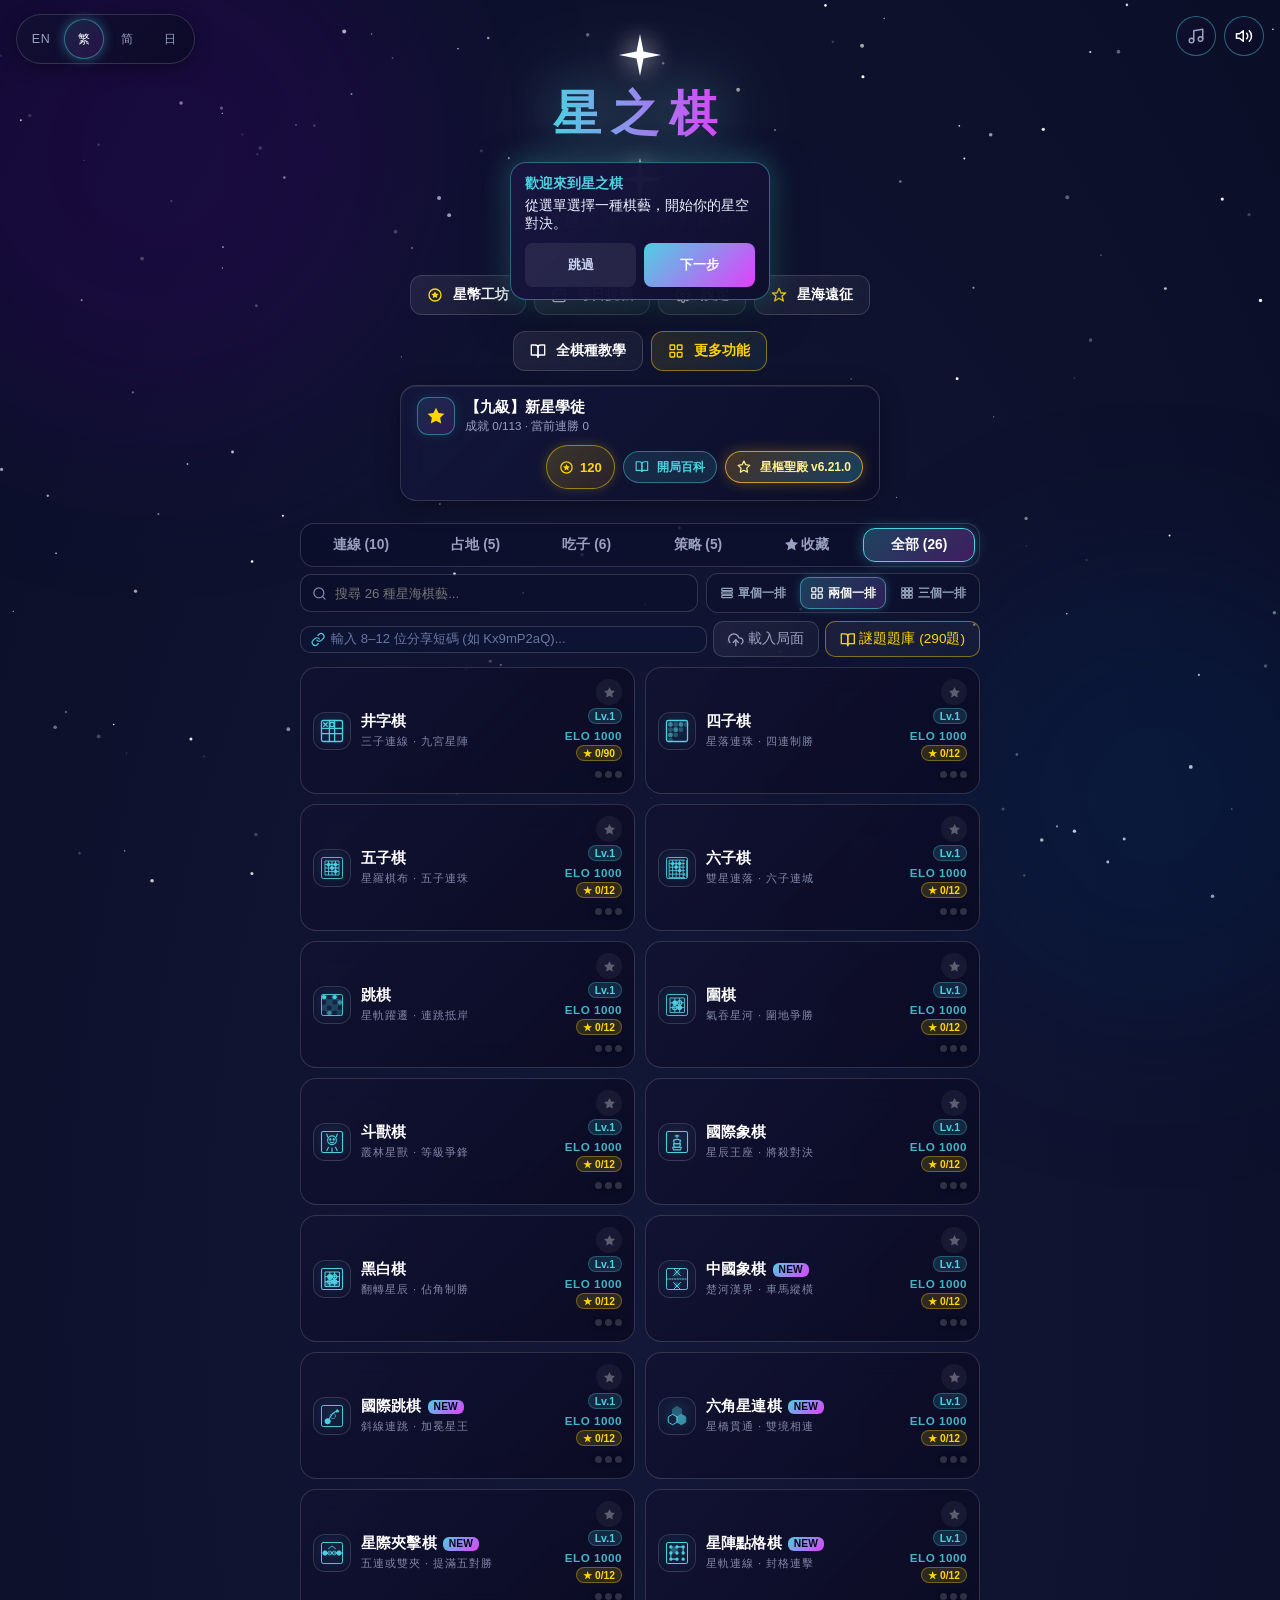
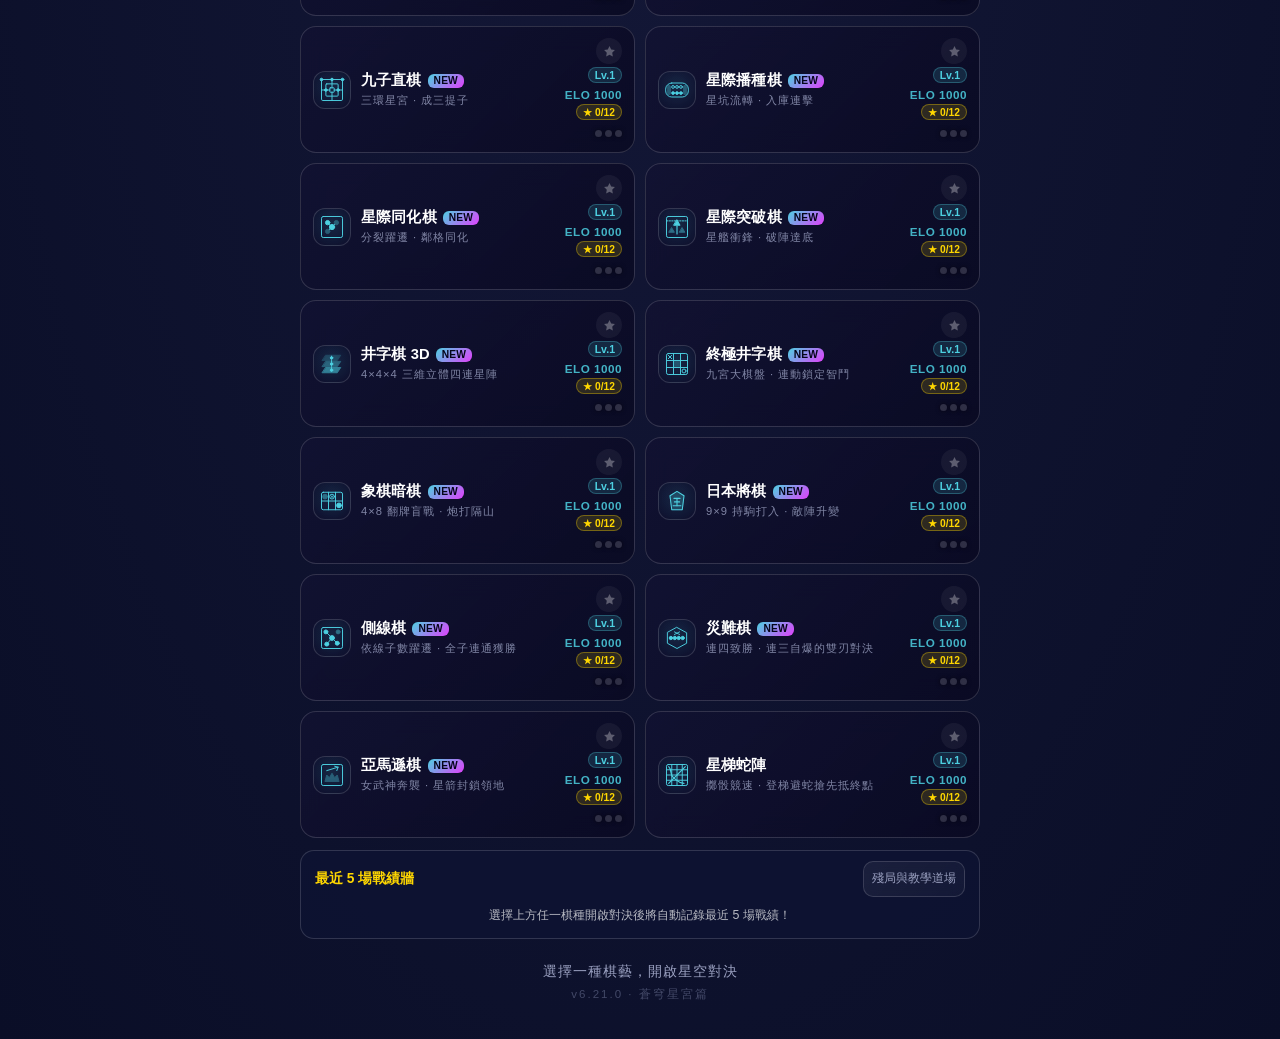
==== commit 437421da: "v6.21.0 蒼穹星宮篇：修復存檔遷移、悔棋快照、匯入校驗與介面接線；新增 12 成就與星宮收藏；src/ 多檔源碼＋單檔成品" ====
--- a/index.html
+++ b/index.html
@@ -6,2603 +6,366 @@
 <meta name="apple-mobile-web-app-capable" content="yes">
 <meta name="mobile-web-app-capable" content="yes">
 <meta name="theme-color" content="#05051a">
+<meta name="color-scheme" content="dark only">
+<meta name="supported-color-schemes" content="dark">
 <meta name="apple-mobile-web-app-status-bar-style" content="black-translucent">
 <meta name="apple-mobile-web-app-title" content="星之棋">
 <link rel="apple-touch-icon" href="data:image/svg+xml,%3Csvg xmlns='http://www.w3.org/2000/svg' viewBox='0 0 100 100'%3E%3Crect width='100' height='100' rx='20' fill='%2305051a'/%3E%3Cpath d='M50 15 L61 38 L86 40 L67 56 L73 81 L50 67 L27 81 L33 56 L14 40 L39 38 Z' fill='%234dd0e1'/%3E%3C/svg%3E">
 <link rel="manifest" href='data:application/json,%7B%22name%22%3A%22%E6%98%9F%E4%B9%8B%E6%A3%8B%22%2C%22short_name%22%3A%22%E6%98%9F%E4%B9%8B%E6%A3%8B%22%2C%22start_url%22%3A%22.%22%2C%22display%22%3A%22standalone%22%2C%22orientation%22%3A%22portrait%22%2C%22background_color%22%3A%22%2305051a%22%2C%22theme_color%22%3A%22%2305051a%22%2C%22icons%22%3A%5B%7B%22src%22%3A%22data:image/svg+xml,%253Csvg%2520xmlns%253D%2527http%253A//www.w3.org/2000/svg%2527%2520viewBox%253D%25270%25200%2520100%2520100%2527%253E%253Crect%2520width%253D%2527100%2527%2520height%253D%2527100%2527%2520rx%253D%252720%2527%2520fill%253D%2527%252305051a%2527/%253E%253Cpath%2520d%253D%2527M50%252015%2520L61%252038%2520L86%252040%2520L67%252056%2520L73%252081%2520L50%252067%2520L27%252081%2520L33%252056%2520L14%252040%2520L39%252038%2520Z%2527%2520fill%253D%2527%25234dd0e1%2527/%253E%253C/svg%3E%22%2C%22sizes%22%3A%22any%22%2C%22type%22%3A%22image/svg+xml%22%2C%22purpose%22%3A%22any%22%7D%5D%7D'>
-<title>星之棋</title>
+<title>星之棋 v6.21.0 · 蒼穹星宮篇</title>
+<link rel="icon" href="data:image/svg+xml,%3Csvg xmlns='http://www.w3.org/2000/svg' viewBox='0 0 100 100'%3E%3Crect width='100' height='100' rx='20' fill='%2305051a'/%3E%3Cpath d='M50 15 L61 38 L86 40 L67 56 L73 81 L50 67 L27 81 L33 56 L14 40 L39 38 Z' fill='%234dd0e1'/%3E%3C/svg%3E">
 <style>
-/* ==================== 星之棋 · 樣式表 ==================== */
-/* ---- 主題變數（預設：star） ---- */
-:root{
-  --p1:#4dd0e1;  --p1-glow:rgba(77,208,225,.4);
-  --p1-soft:rgba(77,208,225,.12); --p1-border:rgba(77,208,225,.45);
-  --p2:#e040fb;  --p2-glow:rgba(224,64,251,.4);
-  --p2-soft:rgba(224,64,251,.12); --p2-border:rgba(224,64,251,.35);
-  --gold:#ffd700;
-  --line:rgba(255,255,255,.15);
-  --bg-deep:#0a0e27; --bg-mid:#141838;
-  --title-from:#4dd0e1;--title-mid:#ffffff;--title-to:#e040fb;
+/* ===== style block 1 ===== */
+:root{--p1:#4dd0e1;--p1-glow:rgba(77,208,225,.4);--p1-soft:rgba(77,208,225,.12);--p1-border:rgba(77,208,225,.45);--p2:#e040fb;--p2-glow:rgba(224,64,251,.4);--p2-soft:rgba(224,64,251,.12);--p2-border:rgba(224,64,251,.35);--gold:#ffd700;--line:rgba(255,255,255,.15);--bg-deep:#0a0e27;--bg-mid:#141838;--title-from:#4dd0e1;--title-mid:#7ce8ff;--title-to:#e040fb;}body.theme-aurora{background:radial-gradient(ellipse at 30% 20%,#0d2a3a 0%,#051520 50%,#020a12 100%);--p1:#00e6a0;--p1-glow:rgba(0,230,160,.4);--p1-soft:rgba(0,230,160,.12);--p1-border:rgba(0,230,160,.45);--p2:#b366ff;--p2-glow:rgba(179,102,255,.4);--p2-soft:rgba(179,102,255,.12);--p2-border:rgba(179,102,255,.35);--line:rgba(0,230,160,.15);--bg-deep:#04181a;--bg-mid:#0a2a26;--title-from:#00ffaa;--title-mid:#aaffee;--title-to:#aa66ff;}body.theme-sunset{background:radial-gradient(ellipse at 70% 30%,#3a1510 0%,#200a08 50%,#120404 100%);--p1:#ffab40;--p1-glow:rgba(255,171,64,.4);--p1-soft:rgba(255,171,64,.12);--p1-border:rgba(255,171,64,.45);--p2:#ff5277;--p2-glow:rgba(255,82,119,.4);--p2-soft:rgba(255,82,119,.12);--p2-border:rgba(255,82,119,.35);--line:rgba(255,171,64,.15);--bg-deep:#1a0a08;--bg-mid:#2a120c;--title-from:#ffaa44;--title-mid:#ffddaa;--title-to:#ff5577;}body.theme-deepsea{background:radial-gradient(ellipse at 40% 60%,#0a2540 0%,#051530 50%,#020a1a 100%);--p1:#29d8ff;--p1-glow:rgba(41,216,255,.4);--p1-soft:rgba(41,216,255,.12);--p1-border:rgba(41,216,255,.45);--p2:#b388ff;--p2-glow:rgba(179,136,255,.4);--p2-soft:rgba(179,136,255,.12);--p2-border:rgba(179,136,255,.35);--line:rgba(41,216,255,.15);--bg-deep:#04122a;--bg-mid:#082040;--title-from:#00bfff;--title-mid:#87ceeb;--title-to:#1e90ff;}body.theme-lava{background:radial-gradient(ellipse at 50% 40%,#4a1010 0%,#2a0808 50%,#150404 100%);--p1:#ff9100;--p1-glow:rgba(255,145,0,.4);--p1-soft:rgba(255,145,0,.12);--p1-border:rgba(255,145,0,.45);--p2:#ff3d3d;--p2-glow:rgba(255,61,61,.4);--p2-soft:rgba(255,61,61,.12);--p2-border:rgba(255,61,61,.35);--line:rgba(255,145,0,.15);--bg-deep:#1a0606;--bg-mid:#2a0e08;--title-from:#ff6600;--title-mid:#ffaa00;--title-to:#ff3300;}body.theme-galaxy{background:radial-gradient(ellipse at 30% 70%,#1a0a3a 0%,#0d0525 50%,#050210 100%);--p1:#e879f9;--p1-glow:rgba(232,121,249,.4);--p1-soft:rgba(232,121,249,.12);--p1-border:rgba(232,121,249,.45);--p2:#7c83ff;--p2-glow:rgba(124,131,255,.4);--p2-soft:rgba(124,131,255,.12);--p2-border:rgba(124,131,255,.35);--line:rgba(232,121,249,.15);--bg-deep:#0d0620;--bg-mid:#1a0f3a;--title-from:#a855f7;--title-mid:#e879f9;--title-to:#6366f1;}body.theme-amethyst{background:radial-gradient(ellipse at 60% 30%,#2d1b4e 0%,#1a0f33 50%,#0d0820 100%);--p1:#d896ff;--p1-glow:rgba(216,150,255,.4);--p1-soft:rgba(216,150,255,.12);--p1-border:rgba(216,150,255,.45);--p2:#7c9eff;--p2-glow:rgba(124,158,255,.4);--p2-soft:rgba(124,158,255,.12);--p2-border:rgba(124,158,255,.35);--line:rgba(216,150,255,.15);--bg-deep:#120a2a;--bg-mid:#241548;--title-from:#c084fc;--title-mid:#f0abfc;--title-to:#818cf8;}*{margin:0;padding:0;box-sizing:border-box}body{font-family:'Segoe UI','PingFang TC','Microsoft JhengHei','Hiragino Kaku Gothic ProN','Yu Gothic','Meiryo',sans-serif;background:radial-gradient(ellipse at center,var(--bg-mid) 0%,var(--bg-deep) 100%);color:#fff;min-height:100vh;overflow-x:hidden}:focus-visible{outline:2px solid var(--p1);outline-offset:2px;border-radius:4px}#starfield{position:fixed;inset:0;z-index:0;pointer-events:none}.nebula{position:fixed;border-radius:50%;filter:blur(90px);opacity:.28;z-index:0;pointer-events:none}.n1{width:550px;height:550px;background:#3a0070;top:-120px;left:-120px;animation:d1 22s ease-in-out infinite alternate}.n2{width:450px;height:450px;background:#002a5c;bottom:-120px;right:-100px;animation:d2 26s ease-in-out infinite alternate}@keyframes d1{to{transform:translate(120px,60px)}}@keyframes d2{to{transform:translate(-90px,-70px)}}.lang-switch{position:fixed;top:calc(14px + env(safe-area-inset-top));left:calc(16px + env(safe-area-inset-left));z-index:50;display:flex;gap:3px;padding:4px;border-radius:999px;background:rgba(18,18,46,.6);border:1px solid var(--line);backdrop-filter:blur(10px);-webkit-backdrop-filter:blur(10px);box-shadow:0 4px 18px rgba(0,0,0,.35)}.lang-btn{min-width:40px;min-height:40px;height:auto;padding:0 9px;border:1px solid transparent;border-radius:999px;background:transparent;color:#9aa0c0;font-size:.78rem;cursor:pointer;letter-spacing:.5px;transition:all .2s;font-family:inherit;display:flex;align-items:center;justify-content:center}.lang-btn:hover{color:#fff;background:var(--p1-soft)}.lang-btn.active{color:#fff;border-color:var(--p1-border);background:linear-gradient(135deg,var(--p1-soft),var(--p2-soft));box-shadow:0 0 12px var(--p1-glow)}.screen{position:relative;z-index:1;display:flex;flex-direction:column;align-items:center;padding:24px 16px;min-height:100vh}.view{display:none;flex-direction:column;align-items:center;width:100%}.view.active{display:flex;animation:fadeIn .2s ease}@keyframes fadeIn{from{opacity:0;transform:translateY(8px)}to{opacity:1;transform:none}}.hero{display:flex;flex-direction:column;align-items:center;margin-top:10px}.spark{width:42px;height:42px;animation:sparkPulse 2.5s ease-in-out infinite}.spark-top{fill:#fff;filter:drop-shadow(0 0 12px rgba(255,255,255,.9));animation-delay:.3s}.spark-bottom{fill:#fff;filter:drop-shadow(0 0 12px rgba(255,255,255,.9));margin-top:6px;animation-delay:.6s}@keyframes sparkPulse{0%,100%{transform:scale(1) rotate(0deg);opacity:.85}50%{transform:scale(1.18) rotate(15deg);opacity:1}}.logo{font-size:3rem;letter-spacing:10px;margin:6px 0;background:linear-gradient(to right,var(--title-from),var(--title-to));-webkit-background-clip:text;background-clip:text;-webkit-text-fill-color:transparent;filter:drop-shadow(0 0 26px var(--p1-glow)) drop-shadow(0 0 12px rgba(255,255,255,.5));}.tagline{color:#9aa0c0;letter-spacing:5px;margin:10px 0 26px;animation:taglineFade 3s ease-in-out infinite}@keyframes taglineFade{0%,100%{opacity:.6}50%{opacity:1}}.card-list{width:100%;max-width:480px;display:flex;flex-direction:column;gap:14px}.game-card{display:flex;align-items:center;gap:16px;padding:15px 18px;border-radius:15px;cursor:pointer;border:1.5px solid var(--line);background:rgba(12,12,40,.6);transition:all .25s;position:relative;overflow:hidden;font:inherit;text-align:left;appearance:none;-webkit-appearance:none;width:100%}.game-card::before{content:'';position:absolute;top:0;left:-100%;width:100%;height:100%;background:linear-gradient(90deg,transparent,var(--p1-soft),transparent);transition:left .5s}.game-card:hover::before{left:100%}.game-card:hover{transform:translateY(-3px);border-color:var(--p1);box-shadow:0 8px 28px var(--p1-glow),0 0 12px var(--p1-soft)}.game-card:hover .gc-ico{transform:scale(1.08);box-shadow:0 0 16px var(--p1-glow)}.game-card:hover .gc-arrow{opacity:1;transform:translateX(4px)}.gc-ico{width:54px;height:54px;border-radius:12px;flex-shrink:0;overflow:hidden;transition:all .25s;background:radial-gradient(circle at 50% 42%,var(--p1-soft),rgba(13,13,43,.55));border:1px solid var(--line)}.gc-ico svg{width:100%;height:100%;display:block;padding:4px;color:var(--p1)}.gc-txt{flex:1}.gc-name{font-size:1.2rem;font-weight:700;margin-bottom:3px;transition:color .2s;color:#fff}.game-card:hover .gc-name{color:var(--p1)}.gc-desc{font-size:.82rem;color:#9aa0c0;letter-spacing:1px}.gc-arrow{color:var(--p1);font-size:1.3rem;opacity:.7;transition:all .25s}.gc-elo{font-size:.72rem;color:#ffd700;letter-spacing:.5px;opacity:.85;flex-shrink:0;align-self:flex-start;margin-top:2px}.foot-hint{color:#9aa0c0;font-size:.85rem;margin:20px 0 6px;letter-spacing:1px}.version-tag{color:#5a6080;font-size:.72rem;margin:0 0 12px;letter-spacing:2px;opacity:.7}.top-back{align-self:flex-start;display:inline-flex;align-items:center;gap:6px;background:rgba(18,18,46,.75);border:1px solid var(--line);border-radius:999px;color:#c8d4f0;font-size:.88rem;cursor:pointer;padding:7px 16px;min-height:38px;backdrop-filter:blur(10px);-webkit-backdrop-filter:blur(10px);box-shadow:0 4px 16px rgba(0,0,0,.3);transition:all .2s;font-family:inherit;margin-top:env(safe-area-inset-top)}.top-back:hover{color:#fff;border-color:var(--p1);background:var(--p1-soft);box-shadow:0 0 14px var(--p1-glow);transform:translateY(-1px)}.top-back:active{transform:translateY(0)}.game-top .top-back{padding:6px 14px;min-height:36px;font-size:.85rem;margin-top:0}.gen-head .top-back,.result-box .top-back{padding:5px 12px;min-height:32px;font-size:.82rem;margin:0}.view-title{font-size:1.6rem;margin:14px 0 26px;letter-spacing:2px;background:linear-gradient(135deg,var(--p1),var(--p2));-webkit-background-clip:text;background-clip:text;-webkit-text-fill-color:transparent}.select-cards{display:flex;gap:20px;flex-wrap:wrap;justify-content:center}.select-cards.three{gap:16px}.select-card{width:200px;padding:26px 18px;border-radius:16px;cursor:pointer;text-align:center;border:1.5px solid var(--line);background:rgba(12,12,40,.6);transition:all .25s;font:inherit;appearance:none;-webkit-appearance:none}.three .select-card{width:168px;padding:22px 14px}.select-card:hover{transform:translateY(-4px);border-color:var(--p1);box-shadow:0 10px 32px var(--p1-glow),0 0 14px var(--p1-soft)}.select-card:hover .sc-ico{transform:scale(1.1);filter:drop-shadow(0 0 8px var(--p1-glow))}.select-card:hover .sc-name{color:var(--p1)}.sc-ico{width:64px;height:64px;margin-bottom:12px;transition:all .25s}.select-card[data-mode="ai"] .sc-ico,.select-card[data-mode="pvp"] .sc-ico{color:var(--p1)}.select-card .c-p2{fill:var(--p2)}.diff-ico{width:48px;height:48px;margin-bottom:10px}.diff-ico circle,.diff-ico path{stroke:currentColor}.c-easy{color:var(--p1)}.c-normal{color:var(--gold)}.c-hard{color:var(--p2)}.sc-name{font-size:1.12rem;font-weight:700;margin-bottom:6px;color:#fff}.sc-desc{font-size:.78rem;color:#9aa0c0;letter-spacing:.5px}.diff-dots{display:flex;gap:5px;justify-content:center;margin-top:10px}.diff-dots i{width:7px;height:7px;border-radius:50%;background:currentColor}.diff-card[data-diff="easy"]{color:var(--p1)}.diff-card[data-diff="normal"]{color:var(--gold)}.diff-card[data-diff="hard"]{color:var(--p2)}.diff-card[data-diff="master"]{color:#ffd700;border-color:rgba(255,215,0,.4);background:linear-gradient(135deg,rgba(255,215,0,.08),rgba(255,140,0,.05))}.diff-card[data-diff="master"]:hover{border-color:#ffd700;box-shadow:0 8px 28px rgba(255,215,0,.25),0 0 16px rgba(255,215,0,.15)}.c-master{color:#ffd700}.diff-card .sc-name{color:#fff}.timer-mode-row{display:flex;align-items:center;justify-content:center;gap:10px;flex-wrap:wrap;margin-top:22px;padding:10px 16px;border-radius:14px;background:rgba(12,12,40,.6);border:1px solid var(--line)}.tm-label{font-size:.85rem;color:#9aa0c0;letter-spacing:1px;margin-right:4px}.tm-btn{min-height:38px;padding:7px 16px;border-radius:10px;cursor:pointer;font-size:.85rem;color:#9aa0c0;background:transparent;border:1.5px solid var(--line);transition:all .2s;font-family:inherit}.tm-btn:hover{color:var(--p1);border-color:var(--p1)}.tm-btn.is-on{color:#fff;border-color:var(--p1);background:linear-gradient(135deg,var(--p1-soft),var(--p2-soft));box-shadow:0 0 12px var(--p1-glow)}.game-top{display:flex;align-items:center;gap:14px;width:100%;max-width:560px;margin-bottom:14px}.game-h{flex:1;text-align:center;font-size:1.4rem;letter-spacing:3px;background:linear-gradient(135deg,var(--p1),var(--p2));-webkit-background-clip:text;background-clip:text;-webkit-text-fill-color:transparent}.game-h.replay-mode{background-image:linear-gradient(#ffd700,#ffaa00);-webkit-text-fill-color:transparent}.game-h.replay-mode::after{content:' · 回放中';font-size:.7em;opacity:.8;-webkit-text-fill-color:#ffd700;color:#ffd700}.mini-btn{min-height:36px;min-width:36px;padding:7px 14px;border-radius:9px;cursor:pointer;font-size:.85rem;color:#9aa0c0;background:transparent;border:1.5px solid var(--line);transition:all .2s;position:relative;overflow:hidden;font-family:inherit}.mini-btn::after{content:'';position:absolute;top:50%;left:50%;width:0;height:0;border-radius:50%;background:var(--p1-soft);transform:translate(-50%,-50%);transition:width .3s,height .3s}.mini-btn:hover::after{width:200px;height:200px}.mini-btn:hover{color:var(--p1);border-color:var(--p1);box-shadow:0 0 12px var(--p1-glow);transform:translateY(-1px)}.mini-btn:active{transform:translateY(0)}.gt-btns{display:flex;align-items:center;gap:8px}.mini-btn.is-disabled,.mini-btn:disabled{opacity:.38;cursor:not-allowed;pointer-events:none}.mini-btn.is-disabled:hover,.mini-btn:disabled:hover{color:#9aa0c0;border-color:var(--line)}.turn-pill{display:inline-flex;align-items:center;gap:9px;padding:9px 24px;border-radius:24px;border:1.5px solid var(--p1);color:#fff;font-size:1rem;margin-bottom:10px;box-shadow:0 0 12px var(--p1-glow)}.turn-pill.p2-turn{border-color:var(--p2);box-shadow:0 0 12px var(--p2-glow)}.turn-pill.p2-turn .pill-dot{background:var(--p2);box-shadow:0 0 8px var(--p2-glow)}.pill-dot{width:12px;height:12px;border-radius:50%;background:var(--p1);box-shadow:0 0 8px var(--p1-glow)}.diff-badge{font-size:.78rem;padding:4px 14px;border-radius:18px;background:var(--p2-soft);color:var(--p2);border:1px solid var(--p2-border);margin-bottom:14px}.eval-bar{position:relative;width:100%;max-width:320px;height:22px;margin:0 auto 12px;background:rgba(255,255,255,.06);border-radius:11px;overflow:hidden;border:1px solid var(--line);}.eval-fill{position:absolute;top:0;left:50%;width:0;height:100%;background:var(--p1);transition:all .4s ease;transform-origin:left;}.eval-fill.negative{left:auto;right:50%;background:var(--p2);}.eval-label{position:absolute;top:50%;left:50%;transform:translate(-50%,-50%);font-size:.7rem;font-weight:700;color:#fff;text-shadow:0 1px 3px rgba(0,0,0,.8);z-index:1;font-variant-numeric:tabular-nums;}.arrows{display:flex;gap:10px;margin-bottom:4px}.arrows i{width:75px;text-align:center;color:var(--p1-border);font-size:.9rem}.free-x.is-on{color:var(--p1);border-color:var(--p1);box-shadow:0 0 12px var(--p1-glow)}.free-o.is-on{color:var(--p2);border-color:var(--p2);box-shadow:0 0 12px var(--p2-glow)}.go-pass{padding:8px 22px;border-radius:10px;cursor:pointer;font-size:.9rem;color:var(--p1);background:var(--p1-soft);border:1.5px solid var(--p1-border);transition:all .25s}.go-pass:hover{background:var(--p1-glow);border-color:var(--p1);box-shadow:0 0 14px var(--p1-glow)}.board-box{position:relative;padding:18px;border-radius:16px;background:linear-gradient(135deg,rgba(28,18,60,.92),rgba(10,10,38,.92));border:1px solid var(--line);box-shadow:0 0 50px var(--p1-soft),inset 0 0 30px rgba(0,0,0,.5)}.board-viewport{position:relative;overflow:hidden;border-radius:8px;max-width:100%;line-height:0;touch-action:none;-webkit-user-select:none;user-select:none}#board{display:block;cursor:pointer;max-width:100%;height:auto;transform-origin:0 0;will-change:transform}.board-viewport.panning #board{cursor:grabbing}.zoom-bar{display:flex;align-items:center;justify-content:center;gap:16px;margin:12px 0 4px}.zoom-btn{width:40px;height:40px;min-width:40px;min-height:40px;border-radius:10px;font-size:1.25rem;line-height:1;cursor:pointer;color:var(--p1);background:rgba(28,18,60,.9);border:1px solid var(--line);box-shadow:0 0 14px var(--p1-soft);transition:.15s}.zoom-btn:hover:not(:disabled){border-color:var(--p1);box-shadow:0 0 18px var(--p1-glow)}.zoom-btn:active:not(:disabled){transform:scale(.93)}.zoom-btn:disabled{opacity:.35;cursor:not-allowed}.zoom-val{min-width:62px;text-align:center;font-variant-numeric:tabular-nums;color:var(--p1);letter-spacing:.5px}.thinking{display:none;position:absolute;top:50%;left:50%;transform:translate(-50%,-50%);z-index:10;background:rgba(0,0,0,.82);padding:14px 28px;border-radius:12px;color:var(--p1);border:1px solid var(--line)}.thinking.active{display:block}.thinking span{animation:blink 1s infinite}@keyframes blink{50%{opacity:.3}}.scoreboard{display:flex;margin-top:18px;border-radius:14px;overflow:hidden;border:1px solid var(--line);background:rgba(12,12,40,.7)}.sb-col{display:flex;flex-direction:column;align-items:center;gap:5px;padding:14px 30px;font-size:.82rem;color:#9aa0c0}.sb-col+.sb-col{border-left:1px solid var(--line)}.sb-col b{font-size:1.3rem;color:#fff}.sb-dot{width:10px;height:10px;border-radius:50%}.sb-dot.p1c{background:var(--p1);box-shadow:0 0 8px var(--p1-glow)}.sb-dot.p2c{background:var(--p2);box-shadow:0 0 8px var(--p2-glow)}.overlay{display:none;position:fixed;inset:0;background:rgba(0,0,0,.55);backdrop-filter:blur(6px);z-index:100;justify-content:center;align-items:center}.overlay.active{display:flex}.result-box{width:min(320px,92vw);background:linear-gradient(180deg,rgba(20,18,52,.97),rgba(12,12,36,.97));padding:30px 26px;border-radius:22px;text-align:center;border:1px solid var(--line);box-shadow:0 0 60px var(--p1-soft);animation:pop .4s ease-out}@keyframes pop{from{transform:scale(.6);opacity:0}to{transform:scale(1);opacity:1}}.result-ico{width:74px;height:74px;border-radius:50%;margin:0 auto 16px;display:flex;align-items:center;justify-content:center;background:linear-gradient(135deg,var(--p1) 0%,#38bdf8 36%,#a855f7 68%,var(--p2) 100%);box-shadow:0 0 26px var(--p1-glow)}.result-ico svg{width:36px;height:36px;fill:#fff;transition:fill .3s}.result-ico svg path{stroke:rgba(20,18,52,.35);stroke-width:1.1;stroke-linejoin:round}.result-ico.sparkle svg{animation:starSparkle 1.4s ease-in-out infinite;transform-box:fill-box;transform-origin:center}@keyframes starSparkle{0%,100%{transform:scale(1);filter:brightness(.95);opacity:.82}50%{transform:scale(1.2);filter:brightness(1.85);opacity:1}}.result-box h2{font-size:1.6rem;margin-bottom:8px}.result-sub{font-size:.82rem;color:#9aa0c0;margin-bottom:20px;letter-spacing:1px}.r-btn{width:100%;padding:13px;border:none;border-radius:12px;cursor:pointer;font-weight:700;font-size:.95rem;margin-bottom:12px;background:linear-gradient(135deg,var(--p1),var(--p2));color:#fff}.r-menu{background:rgba(255,255,255,.06);color:#fff;border:1.5px solid var(--line);margin-bottom:0}.r-menu:hover{border-color:var(--p1)}@media(max-width:640px){.logo{font-size:2rem;letter-spacing:5px}.spark{width:32px;height:32px}.select-card{width:150px;padding:20px 12px}.three .select-card{width:120px}.sb-col{padding:12px 18px}.board-box{padding:10px}.lang-switch{top:calc(10px + env(safe-area-inset-top));left:calc(10px + env(safe-area-inset-left));padding:3px}.lang-btn{min-width:36px;min-height:36px;padding:0 6px;font-size:.7rem}}.quest-entry{margin-top:30px;text-align:center}.qe-line{display:flex;align-items:center;gap:12px;color:var(--p1-border);margin-bottom:18px}.qe-line::before,.qe-line::after{content:"";flex:1;height:1px;background:linear-gradient(90deg,transparent,var(--p1-border),transparent)}.qe-mini{width:108px;height:108px;margin:0 auto 12px;display:grid;grid-template-columns:repeat(3,1fr);gap:4px;padding:8px;border-radius:14px;background:rgba(20,16,52,.7);border:1px solid var(--line);box-shadow:inset 0 0 18px rgba(0,0,0,.5)}.qe-mini i{border-radius:6px;background:var(--p1-soft)}.qe-mini i.x{background:linear-gradient(45deg,transparent 46%,var(--p1) 46%,var(--p1) 54%,transparent 54%),linear-gradient(-45deg,transparent 46%,var(--p1) 46%,var(--p1) 54%,transparent 54%)}.qe-mini i.o{border:3px solid var(--p2);background:transparent}.qe-progress{color:var(--p1);margin-bottom:14px;letter-spacing:1px}.qe-star{color:#ffd700;text-shadow:0 0 10px rgba(255,215,0,.6)}.qe-btns{display:flex;gap:14px;justify-content:center;flex-wrap:wrap}.qe-btn{padding:12px 26px;border-radius:12px;cursor:pointer;font-weight:700;font-size:.95rem;color:#fff;background:rgba(255,255,255,.07);border:1.5px solid var(--line);transition:.18s;font-family:inherit}.qe-btn:hover{border-color:var(--p1);box-shadow:0 0 18px var(--p1-glow)}.qe-btn.qe-main{background:linear-gradient(135deg,var(--p1),var(--p2));border:none}.qe-btn.qe-main:hover{box-shadow:0 0 22px var(--p1-glow)}.q-tabs{display:flex;gap:12px;justify-content:center;margin:14px 0 6px}.q-tab{padding:10px 26px;border-radius:12px;cursor:pointer;font-weight:700;color:var(--p1);background:rgba(255,255,255,.05);border:1.5px solid var(--line);transition:.18s;font-family:inherit}.q-tab.active{color:#fff;border-color:var(--p1);box-shadow:0 0 18px var(--p1-glow)}.q-progress-line{text-align:center;color:var(--p1);margin-bottom:14px}.q-list{max-width:560px;margin:0 auto;display:flex;flex-direction:column;gap:10px;padding-bottom:30px}.q-level{display:flex;gap:14px;align-items:center;padding:12px 16px;border-radius:14px;cursor:pointer;background:linear-gradient(135deg,rgba(28,18,60,.9),rgba(12,12,38,.9));border:1px solid var(--line);transition:.16s}.q-level.is-open:hover{border-color:var(--p1);box-shadow:0 0 18px var(--p1-glow);transform:translateX(3px)}.q-level.is-lock{opacity:.5;cursor:not-allowed}.ql-no{width:42px;height:42px;flex:0 0 42px;border-radius:50%;display:flex;align-items:center;justify-content:center;font-weight:800;color:#04121a;background:linear-gradient(135deg,var(--p1),var(--p2))}.is-lock .ql-no{background:rgba(255,255,255,.12);color:var(--p1)}.ql-body{flex:1;text-align:left}.ql-title{font-weight:700;color:#eaf2ff;margin-bottom:3px}.ql-desc{font-size:.76rem;color:#9aa0c0;margin-bottom:3px}.ql-stars{color:#ffd700;letter-spacing:2px;font-size:.85rem}.ck-settings{display:flex;gap:14px;justify-content:center;align-items:center;flex-wrap:wrap}.ck-settings label{display:flex;align-items:center;gap:6px;font-size:.82rem;color:#c8d4f0;cursor:pointer;user-select:none}.ck-settings input[type=checkbox]{width:16px;height:16px;accent-color:var(--p1);cursor:pointer}.ch-promo{display:flex;gap:10px;align-items:center;justify-content:center}.ch-promo span{font-size:.85rem;color:#c8d4f0}.promo-btn{width:44px;height:44px;border-radius:10px;border:1px solid var(--p1-border);background:rgba(10,14,40,.7);color:#eaf2ff;font-size:1.5rem;cursor:pointer;display:flex;align-items:center;justify-content:center;transition:all .15s}.promo-btn:hover{border-color:var(--p1);color:var(--p1);transform:scale(1.08)}.gk-fb{display:flex;align-items:center;gap:6px;font-size:.85rem;color:#c8d4f0;cursor:pointer;user-select:none}.gk-fb input[type=checkbox]{width:16px;height:16px;accent-color:var(--p1);cursor:pointer}.sound-toggle{position:fixed;top:calc(16px + env(safe-area-inset-top));right:calc(16px + env(safe-area-inset-right));z-index:100;width:40px;height:40px;min-width:40px;min-height:40px;border-radius:50%;border:1px solid var(--p1-border);background:rgba(10,14,40,.7);color:#eaf2ff;font-size:1rem;cursor:pointer;display:flex;align-items:center;justify-content:center;transition:all .15s;padding:0}.sound-toggle:hover{border-color:var(--p1);color:var(--p1)}.sound-toggle .ic{width:18px;height:18px;margin:0;display:flex;align-items:center;justify-content:center}.sound-toggle .ic svg{width:100%;height:100%;display:block}.hidden{display:none!important}.q-btn{margin-top:8px;padding:10px 22px;border-radius:12px;cursor:pointer;font-weight:700;font-size:.95rem;color:#fff;background:rgba(255,255,255,.07);border:1.5px solid var(--line);transition:all .2s;font-family:inherit;appearance:none;-webkit-appearance:none;min-height:44px}.q-btn:hover{border-color:var(--p1);color:var(--p1);box-shadow:0 0 18px var(--p1-glow);transform:translateY(-1px)}.q-btn:active{transform:translateY(0)}.q-btn:disabled{opacity:.4;cursor:not-allowed;pointer-events:none}.timer-bar{display:flex;align-items:center;justify-content:center;gap:10px;margin:6px 0;font-size:.95rem;font-variant-numeric:tabular-nums}.timer-p1{color:var(--p1);font-weight:600}.timer-p2{color:var(--p2);font-weight:600}.timer-sep{color:rgba(255,255,255,.3)}.replay-bar{display:flex;align-items:center;justify-content:center;gap:12px;margin:8px 0;padding:8px 16px;background:rgba(255,215,0,.08);border:1px solid rgba(255,215,0,.25);border-radius:10px}.replay-bar .mini-btn{color:#ffd700;border-color:rgba(255,215,0,.3)}.replay-bar .mini-btn:hover{color:#fff;border-color:#ffd700;box-shadow:0 0 10px rgba(255,215,0,.3)}.replay-pos{font-size:.9rem;color:#ffd700;font-weight:600;font-variant-numeric:tabular-nums;min-width:60px;text-align:center}.go-size{display:flex;align-items:center;gap:6px;margin-bottom:6px}.go-size span{color:rgba(255,255,255,.6);font-size:.85rem}.go-sz{padding:4px 8px;font-size:.8rem;opacity:.6}.go-sz.is-on{opacity:1;border-color:var(--p1);color:var(--p1)}.go-handicap{display:flex;align-items:center;gap:6px;margin-bottom:6px;flex-wrap:wrap}.go-handicap span{color:rgba(255,255,255,.6);font-size:.85rem}.go-hc{padding:4px 8px;font-size:.8rem;opacity:.6}.go-hc.is-on{opacity:1;border-color:var(--p2);color:var(--p2)}.go-sz:disabled,.go-hc:disabled,.go-sz.locked,.go-hc.locked{opacity:.4;cursor:not-allowed;filter:grayscale(1);border-color:var(--line);color:#9aa0c0;pointer-events:none}.go-sz:disabled:hover,.go-hc:disabled:hover,.go-sz.locked:hover,.go-hc.locked:hover{opacity:.4;cursor:not-allowed;border-color:var(--line);color:#9aa0c0;transform:none;box-shadow:none}#gkForbidden:disabled,#ckMultiJump:disabled,#ckLongJump:disabled{cursor:not-allowed;opacity:.45}.gk-fb:has(>#gkForbidden:disabled),.ck-settings label:has(>#ckMultiJump:disabled),.ck-settings label:has(>#ckLongJump:disabled){opacity:.4;cursor:not-allowed}.locked{opacity:.4!important;cursor:not-allowed!important;filter:grayscale(1);pointer-events:none}#btnToggleCoords.is-on,#btnCoachVision.is-on,#btnHeatmap.is-on{border-color:var(--p1);color:var(--p1);box-shadow:0 0 10px var(--p1-glow)}.elo-table{width:100%;border-collapse:collapse;font-size:.85rem;color:#cfd4ee}.elo-table th,.elo-table td{padding:5px 8px;text-align:left;border-bottom:1px solid rgba(255,255,255,.08)}.elo-table th{color:rgba(255,255,255,.6);font-weight:500}.rec-notes{font-size:.8rem;color:#9aa0c0;margin-top:2px;font-style:italic;word-break:break-word}.elo-fb{margin:2px;padding:3px 8px;font-size:.75rem;opacity:.6}.elo-fb.is-on{opacity:1;border-color:var(--p1);color:var(--p1)}.replay-spd{padding:3px 8px;font-size:.75rem;opacity:.6}.replay-spd.is-on{opacity:1;border-color:var(--p1);color:var(--p1)}.sc-list{display:flex;flex-direction:column;gap:6px;margin-top:6px}.sc-row{display:flex;align-items:center;gap:12px;font-size:.88rem;color:#cfd4ee}.sc-row kbd{background:rgba(255,255,255,.12);border:1px solid rgba(255,255,255,.2);border-bottom-width:2px;border-radius:6px;padding:2px 8px;font-family:monospace;font-size:.82rem;color:#fff;min-width:78px;text-align:center}.menu-actions{display:flex;justify-content:center;gap:10px;margin:10px 0}.ach-toast{position:fixed;top:20px;left:50%;transform:translateX(-50%) translateY(-80px);background:linear-gradient(135deg,rgba(20,25,60,.95),rgba(40,20,70,.95));border:1px solid #ffd700;border-radius:14px;padding:12px 22px;display:flex;align-items:center;gap:12px;z-index:9999;transition:transform .4s cubic-bezier(.34,1.56,.64,1);box-shadow:0 8px 30px rgba(255,215,0,.3)}.ach-toast.show{transform:translateX(-50%) translateY(0)}.ach-toast .ach-icon{font-size:1.8rem}.ach-toast .ach-text{color:#ffd700;font-weight:600;font-size:1rem}.ach-grid{display:grid;grid-template-columns:repeat(auto-fill,minmax(140px,1fr));gap:12px;margin-top:8px}.ach-card{background:rgba(15,20,50,.6);border:1px solid rgba(255,255,255,.1);border-radius:12px;padding:14px 10px;text-align:center;position:relative;opacity:.55;transition:all .3s}.ach-card.got{opacity:1;border-color:#ffd700;box-shadow:0 0 15px rgba(255,215,0,.2)}.ach-big{font-size:2.2rem;margin-bottom:6px}.ach-name{color:#fff;font-weight:600;font-size:.9rem;margin-bottom:4px}.ach-desc{color:rgba(255,255,255,.5);font-size:.75rem;line-height:1.3}.ach-date{color:#ffd700;font-size:.7rem;margin-top:6px}.ach-lock{position:absolute;top:8px;right:8px;font-size:.9rem;opacity:.6}.rec-list{display:flex;flex-direction:column;gap:8px;margin-top:8px;max-height:60vh;overflow-y:auto}.rec-item{display:grid;grid-template-columns:auto 1fr auto;gap:4px 12px;align-items:center;background:rgba(15,20,50,.5);border:1px solid rgba(255,255,255,.08);border-radius:10px;padding:10px 14px}.rec-item.starred{border-color:var(--p1);box-shadow:0 0 12px var(--p1-soft)}.rec-star{grid-row:1/span 3;display:flex;align-items:center}.rec-game{color:#fff;font-weight:600;font-size:1rem;grid-column:2}.rec-meta{color:rgba(255,255,255,.5);font-size:.8rem;grid-column:2}.rec-date{color:rgba(255,255,255,.35);font-size:.75rem;grid-column:2}.rec-notes{grid-column:2;color:rgba(255,255,255,.45);font-size:.78rem}.rec-result{font-weight:700;font-size:.9rem;align-self:center;grid-column:3;grid-row:1/span 3}.rec-win{color:var(--p1)}.rec-lose{color:var(--p2)}.rec-draw{color:#ffd700}.stat-grid{display:grid;grid-template-columns:repeat(auto-fill,minmax(100px,1fr));gap:10px;margin-top:8px}.stat-card{background:rgba(15,20,50,.6);border:1px solid rgba(255,255,255,.1);border-radius:10px;padding:14px 8px;text-align:center}.stat-num{font-size:1.6rem;font-weight:700;color:#fff;font-variant-numeric:tabular-nums}.stat-lbl{color:rgba(255,255,255,.5);font-size:.75rem;margin-top:4px}.stat-win .stat-num{color:var(--p1)}.stat-lose .stat-num{color:var(--p2)}.stat-draw .stat-num{color:#ffd700}.stat-elo .stat-num{color:#ffd700;font-size:1.8rem;text-shadow:0 0 12px rgba(255,215,0,.4)}.stat-ach .stat-num{color:#ffd700}.stat-pergame{margin-top:8px}.pg-row{display:flex;align-items:center;gap:10px;padding:6px 0}.pg-name{width:70px;color:rgba(255,255,255,.8);font-size:.85rem;flex-shrink:0}.pg-bar{flex:1;height:8px;background:rgba(255,255,255,.1);border-radius:4px;overflow:hidden}.pg-fill{display:block;height:100%;background:linear-gradient(90deg,var(--p1),var(--p2));border-radius:4px;transition:width .5s}.pg-pct{width:45px;text-align:right;color:rgba(255,255,255,.6);font-size:.8rem;font-variant-numeric:tabular-nums}*{-webkit-tap-highlight-color:transparent;-webkit-touch-callout:none;}button{min-height:44px;min-width:44px;touch-action:manipulation;}.q-btn{min-height:44px;padding:10px 18px;}.game-card{min-height:64px;}@media (max-width:640px){.logo{font-size:2.2rem;letter-spacing:6px;}.tagline{letter-spacing:3px;font-size:.85rem;margin:6px 0 16px;}.menu-actions{flex-wrap:wrap;gap:8px;}.menu-actions .q-btn{padding:8px 12px;font-size:.85rem;min-height:40px;}.card-list{gap:8px;}.game-card{padding:10px 12px;min-height:56px;}.gc-name{font-size:1rem;}.gc-desc{font-size:.75rem;}.gc-ico{width:40px;height:40px;}.lang-switch{gap:4px;}.lang-btn{padding:6px 10px;font-size:.8rem;min-height:36px;min-width:36px;}.sound-toggle{width:40px;height:40px;}.board-box{padding:8px;}#board{max-width:100%;height:auto !important;}.gt-btns{flex-wrap:wrap;gap:6px;}.gt-btns .q-btn{padding:8px 12px;font-size:.8rem;min-height:40px;}.timer-bar{font-size:.8rem;padding:6px 10px;}.replay-bar{padding:6px;gap:8px;}.ach-grid{grid-template-columns:repeat(auto-fill,minmax(110px,1fr));gap:8px;}.ach-card{padding:10px 6px;}.ach-big{font-size:1.8rem;}.stat-grid{grid-template-columns:repeat(auto-fill,minmax(80px,1fr));gap:8px;}.stat-card{padding:10px 6px;}.stat-num{font-size:1.3rem;}.rec-item{padding:8px 10px;}}@media (max-height:500px) and (orientation:landscape){.logo{font-size:1.6rem;letter-spacing:4px;margin:2px 0;}.tagline{display:none;}.hero{margin-bottom:6px;}.card-list{gap:6px;max-height:60vh;overflow-y:auto;}.game-card{padding:6px 10px;min-height:44px;}.gc-ico{width:32px;height:32px;}.gc-name{font-size:.9rem;}.gc-desc{display:none;}.menu-actions{margin:4px 0;}.menu-actions .q-btn{padding:6px 10px;font-size:.8rem;min-height:36px;}}body{padding-top:env(safe-area-inset-top);padding-bottom:env(safe-area-inset-bottom);padding-left:env(safe-area-inset-left);padding-right:env(safe-area-inset-right);}::-webkit-scrollbar{width:6px;height:6px;}::-webkit-scrollbar-thumb{background:rgba(255,255,255,.2);border-radius:3px;}::-webkit-scrollbar-track{background:transparent;}.ic{display:inline-flex;align-items:center;justify-content:center;width:1.15em;height:1.15em;vertical-align:middle;margin-right:.3em;}.ic svg{width:100%;height:100%;display:block;}.ic-gold{color:#ffd700;}.sound-toggle .ic{width:18px;height:18px;margin-right:0;color:#fff;}.ach-icon{display:inline-flex;align-items:center;justify-content:center;width:32px;height:32px;}.ach-icon .ic{width:100%;height:100%;margin-right:0;}.ach-big{display:flex;align-items:center;justify-content:center;width:40px;height:40px;margin:0 auto 6px;color:#ffd700;}.ach-big .ic{width:100%;height:100%;margin-right:0;}.ach-lock{display:flex;align-items:center;justify-content:center;width:18px;height:18px;color:rgba(255,255,255,.4);}.ach-lock .ic{width:100%;height:100%;margin-right:0;}.ql-no .ic{width:100%;height:100%;margin-right:0;color:rgba(255,255,255,.3);}.analysis-box{text-align:left;}.analysis-summary{font-size:15px;color:var(--p1);margin-bottom:8px;padding:8px 12px;background:var(--p1-soft);border-radius:8px;border-left:3px solid var(--p1);}.analysis-list{display:flex;flex-direction:column;gap:6px;}.analysis-item{display:flex;align-items:center;gap:10px;padding:6px 10px;border-radius:6px;font-size:13px;}.analysis-item.mistake{background:rgba(255,107,107,.1);border-left:3px solid #ff6b6b;}.analysis-item.best{background:var(--p1-soft);border-left:3px solid var(--p1);}.an-step{font-weight:bold;color:#fff;min-width:40px;}.an-desc{color:rgba(255,255,255,.7);}.rule-btn{display:inline-flex;align-items:center;gap:6px;margin:16px auto 0;padding:8px 20px;background:var(--p1-soft);border:1px solid var(--p1-border);border-radius:20px;color:var(--p1);font-size:14px;cursor:pointer;transition:all .2s;}.rule-btn:hover{background:var(--p1-glow);border-color:var(--p1);}.rule-btn .ic{width:16px;height:16px;}.rule-box{max-width:480px;}.rule-content{text-align:left;font-size:14px;line-height:1.8;color:rgba(255,255,255,.85);margin:12px 0 20px;padding:12px 16px;background:rgba(255,255,255,.04);border-radius:10px;max-height:50vh;overflow-y:auto;}.select-card[data-mode="spectate"] .sc-ico circle{fill:#ffd700;}.history-panel{margin-top:10px;border:1px solid var(--line);border-radius:12px;background:rgba(12,12,40,.5);overflow:hidden;max-width:560px;margin-left:auto;margin-right:auto;backdrop-filter:blur(8px);}.history-header{display:flex;align-items:center;gap:8px;padding:10px 16px;cursor:pointer;user-select:none;transition:background .2s;position:relative;}.history-header::after{content:'';position:absolute;bottom:0;left:0;right:0;height:1px;background:linear-gradient(90deg,transparent,var(--p1-border),transparent);}.history-header:hover{background:var(--p1-soft);}.history-header .ic{width:16px;height:16px;color:var(--p1);flex-shrink:0;}.history-header span:nth-child(2){flex:1;font-size:.9rem;color:#fff;font-weight:500;}.history-count{font-size:.75rem;color:#9aa0c0;background:rgba(255,255,255,.08);padding:2px 10px;border-radius:10px;font-weight:600;min-width:28px;text-align:center;}.history-list{display:none;max-height:220px;overflow-y:auto;padding:4px 8px 8px;}.history-panel.open .history-list{display:block;}.h-move{display:flex;align-items:center;gap:8px;padding:6px 10px;border-radius:8px;cursor:pointer;transition:all .15s;font-size:.85rem;border-left:2px solid transparent;}.h-move:nth-child(even){background:rgba(255,255,255,.02);}.h-move:hover{background:var(--p1-soft);transform:translateX(2px);}.h-move.current{background:var(--p1-glow);border-left-color:var(--p1);}.h-step{color:#6b7090;min-width:32px;font-size:.75rem;font-weight:600;font-variant-numeric:tabular-nums;}.h-player{font-size:.8rem;flex-shrink:0;}.p1mv .h-player{color:var(--p1);}.p2mv .h-player{color:var(--p2);}.h-note{color:#e0e4f0;font-family:'SF Mono','Consolas','Monaco',monospace;font-size:.8rem;flex:1;}.theme-hint{text-align:center;color:#9aa0c0;font-size:.9rem;margin:8px 0 20px;}.theme-grid{display:flex;flex-wrap:wrap;gap:16px;justify-content:center;max-width:600px;margin:0 auto;}.theme-card{position:relative;width:160px;padding:10px;border-radius:14px;border:1.5px solid var(--line);background:rgba(12,12,40,.5);cursor:pointer;transition:all .2s;}.theme-card:hover{transform:translateY(-3px);border-color:var(--p1);box-shadow:0 8px 24px var(--p1-glow);}.theme-card.active{border-color:#ffd700;box-shadow:0 0 16px rgba(255,215,0,.3);}.theme-card.previewing{border-color:var(--p1);box-shadow:0 0 16px var(--p1-glow);animation:themePulse 1.5s ease-in-out infinite;}@keyframes themePulse{0%,100%{box-shadow:0 0 12px var(--p1-glow)}50%{box-shadow:0 0 24px var(--p1)}}.theme-preview{width:100%;height:100px;border-radius:10px;overflow:hidden;position:relative;margin-bottom:8px;}.tp-title{position:absolute;top:12px;left:50%;transform:translateX(-50%);font-size:1rem;font-weight:700;letter-spacing:3px;-webkit-background-clip:text;background-clip:text;-webkit-text-fill-color:transparent;white-space:nowrap;}.tp-board{position:absolute;bottom:10px;left:50%;transform:translateX(-50%);display:grid;grid-template-columns:repeat(2,1fr);gap:3px;width:50px;height:50px;}.tp-cell{border-radius:3px;background:rgba(255,255,255,.1);}.theme-name{text-align:center;font-size:.85rem;color:#fff;}.theme-check{position:absolute;top:6px;right:8px;width:22px;height:22px;border-radius:50%;background:#ffd700;color:#000;font-size:.8rem;display:flex;align-items:center;justify-content:center;font-weight:bold;}.theme-check.preview-tag{width:auto;padding:2px 8px;border-radius:10px;background:var(--p1);color:#000;font-size:.7rem;}.q-sym{font-weight:bold;margin-left:6px;font-size:.85rem;}.q-excellent{color:var(--p1);text-shadow:0 0 8px var(--p1-glow);}.q-good{color:#66bb6a;}.q-mistake{color:#ffa726;}.q-blunder{color:#ef5350;text-shadow:0 0 8px rgba(239,83,80,.6);}.h-move.has-q{padding-right:28px;}.gen-box{width:min(560px,94vw);max-height:86vh;display:flex;flex-direction:column;padding:22px 22px 20px;text-align:left;}.gen-head{display:flex;align-items:center;justify-content:space-between;gap:10px;margin-bottom:10px;}.gen-head h2{font-size:1.15rem;margin:0;color:#fff;flex:1;text-align:center;overflow:hidden;text-overflow:ellipsis;white-space:nowrap;}.gen-head .top-back,.result-box .top-back{margin:0;padding:4px 8px;font-size:.88rem;flex-shrink:0;white-space:nowrap;}.gen-foot{display:flex;justify-content:center;margin-top:14px;flex-shrink:0;}.gen-foot .r-btn{max-width:240px;margin:0;}.gen-close{flex:none;width:34px;height:34px;border-radius:50%;border:1px solid var(--line);background:rgba(255,255,255,.06);color:#c8d4f0;cursor:pointer;display:flex;align-items:center;justify-content:center;transition:all .18s;}.gen-close:hover{background:var(--p1-soft);color:#fff;border-color:var(--p1);}.gen-close svg{width:18px;height:18px;}.gen-body{flex:1;min-height:0;overflow-y:auto;color:#eaf2ff;font-size:.9rem;line-height:1.6;padding-right:4px;}.gen-body h4{color:#fff;font-size:.95rem;margin:12px 0 6px;}.gen-body p{color:rgba(234,242,255,.85);}.gen-body::-webkit-scrollbar{width:8px;}.gen-body::-webkit-scrollbar-thumb{background:rgba(255,255,255,.18);border-radius:4px;}.hint-dot{position:fixed;z-index:200;width:18px;height:18px;border-radius:50%;background:radial-gradient(circle,#fff,var(--p1));box-shadow:0 0 14px var(--p1);animation:hintPulse 1.4s ease-in-out infinite;pointer-events:none;}@keyframes hintPulse{0%,100%{transform:scale(1);opacity:.9}50%{transform:scale(1.5);opacity:.5}}.guide-bubble{position:fixed;z-index:201;max-width:260px;background:linear-gradient(180deg,rgba(20,18,52,.98),rgba(12,12,36,.98));border:1px solid var(--p1-border);border-radius:14px;padding:12px 14px;color:#eaf2ff;font-size:.85rem;box-shadow:0 8px 30px rgba(0,0,0,.5);animation:pop .3s ease-out;}.guide-bubble .gb-title{font-weight:700;color:var(--p1);margin-bottom:4px;}.guide-bubble .gb-actions{display:flex;gap:8px;margin-top:10px;}.guide-bubble .gb-actions button{flex:1;padding:7px;border:none;border-radius:8px;cursor:pointer;font-size:.8rem;font-weight:700;}.gb-skip{background:rgba(255,255,255,.08);color:#c8d4f0;}.gb-next{background:linear-gradient(135deg,var(--p1),var(--p2));color:#fff;}.elo-chart-wrap{width:100%;background:rgba(10,14,40,.5);border:1px solid var(--line);border-radius:12px;padding:10px;margin:8px 0;}.elo-empty{text-align:center;color:#9aa0c0;padding:24px 0;}.rec-item.starred{border-color:var(--p1);box-shadow:0 0 12px var(--p1-soft);}.rec-fav{cursor:pointer;color:#666;font-size:1rem;margin-left:6px;}.rec-fav.on{color:#ffd700;text-shadow:0 0 8px rgba(255,215,0,.6);}.timer-ring{position:relative;width:34px;height:34px;display:inline-flex;align-items:center;justify-content:center;}.timer-ring svg{position:absolute;inset:0;width:34px;height:34px;transform:rotate(-90deg);}.timer-ring .ring-bg{fill:none;stroke:rgba(255,255,255,.12);stroke-width:3;}.timer-ring .ring-fg{fill:none;stroke:#4caf50;stroke-width:3;stroke-linecap:round;transition:stroke-dashoffset .4s linear,stroke .3s;}.timer-ring.timer-ring-yellow .ring-fg{stroke:#ffd700;}.timer-ring.timer-ring-red .ring-fg{stroke:#f44336;animation:timer-pulse 1s ease-in-out infinite;}.timer-bar.no-ring .timer-ring{display:none;}@keyframes timer-pulse{0%,100%{box-shadow:0 0 0 0 rgba(244,67,54,.55);}50%{box-shadow:0 0 0 6px rgba(244,67,54,0);}}.timer-bar{position:relative;}.elo-predict{margin-top:6px;font-size:.72rem;color:#9aa0c0;font-variant-numeric:tabular-nums;display:flex;gap:6px;justify-content:center;flex-wrap:wrap;}.elo-predict .ew{color:#4caf50;}.elo-predict .ed{color:#9aa0c0;}.elo-predict .el{color:#f44336;}.daily-badge{display:inline-block;margin-left:6px;font-size:.7rem;padding:1px 7px;border-radius:9px;background:linear-gradient(135deg,#ffd700,#ff9800);color:#221a00;font-weight:700;}.h-move .explain-btn{margin-left:4px;cursor:pointer;border:none;background:rgba(255,255,255,.08);color:#c8d4f0;border-radius:6px;font-size:.7rem;padding:0 5px;line-height:1.4;}.h-move .explain-btn:hover{background:var(--p1);color:#fff;}.explain-row{display:flex;justify-content:space-between;gap:10px;padding:3px 0;border-bottom:1px dashed rgba(255,255,255,.1);}.explain-tags{margin-top:8px;display:flex;gap:6px;flex-wrap:wrap;}.explain-tag{font-size:.72rem;padding:2px 8px;border-radius:8px;background:rgba(77,208,225,.15);color:#4dd0e1;}.pz-group{margin:6px 0;}.pz-group-title{font-size:.78rem;font-weight:700;color:#ffd700;margin:6px 0 2px;}.puzzle-item.solved{opacity:.6;}.puzzle-item.solved::after{content:' ✓';}.mini-btn:focus-visible,.q-btn:focus-visible,.select-card:focus-visible,.game-card:focus-visible,.tm-btn:focus-visible,.gb-actions button:focus-visible{outline:2px solid #ffd700;outline-offset:2px;}@media (prefers-reduced-motion:reduce){*{animation:none !important;transition:none !important;}.stars,.star{animation:none !important;}}.custom-row{margin:8px auto;max-width:420px;padding:10px 14px;border:1px solid #2a2a55;border-radius:12px;background:rgba(20,20,50,.5);}.custom-row.hidden{display:none;}.toggle-line{display:flex;flex-direction:column;gap:2px;cursor:pointer;}.toggle-desc{font-size:.72rem;color:#9aa0c0;}.custom-row-hint{font-size:.85rem;margin-bottom:6px;color:#cfd2ff;}.custom-row-ctrl{display:flex;align-items:center;gap:8px;font-size:.8rem;margin:4px 0;}.custom-row-ctrl input[type=range]{accent-color:#e040fb;}.set-seg{padding:4px 10px;font-size:.78rem;opacity:.6;}.set-seg.is-on{opacity:1;border-color:var(--p1,#4dd0e1);color:var(--p1,#4dd0e1);}.replay-commentary{min-height:38px;padding:6px 12px;background:rgba(10,10,36,.85);border-top:1px solid rgba(77,208,225,.2);font-size:.85rem;}.replay-commentary.hidden{display:none;}.theme-card-create{transition:transform .15s ease;}.theme-card-create:hover{transform:scale(1.03);}.ct-color{padding:2px;border:1px solid rgba(255,255,255,.2);border-radius:6px;background:transparent;}.meteor{position:fixed;width:2px;height:2px;background:#fff;border-radius:50%;z-index:1;pointer-events:none;opacity:0;}.meteor::before{content:'';position:absolute;top:0;left:0;width:80px;height:1px;background:linear-gradient(90deg,#fff,transparent);transform:translateX(-80px) rotate(-45deg);transform-origin:right;}@keyframes meteorFall{0%{opacity:0;transform:translate(0,0) rotate(-45deg)}10%{opacity:1}100%{opacity:0;transform:translate(-400px,400px) rotate(-45deg)}}.view.active{animation:slideIn .35s cubic-bezier(.16,1,.3,1)}@keyframes slideIn{from{opacity:0;transform:translateX(30px) scale(.98)}to{opacity:1;transform:none}}.view.leaving{animation:slideOut .25s ease forwards}@keyframes slideOut{from{opacity:1;transform:none}to{opacity:0;transform:translateX(-30px) scale(.98)}}.stagger-item{opacity:0;animation:staggerIn .5s cubic-bezier(.16,1,.3,1) forwards}@keyframes staggerIn{from{opacity:0;transform:translateY(20px) scale(.95)}to{opacity:1;transform:none}}.particle{position:absolute;width:6px;height:6px;border-radius:50%;pointer-events:none;z-index:10;}@keyframes particleBurst{0%{opacity:1;transform:translate(0,0) scale(1)}100%{opacity:0;transform:translate(var(--px),var(--py)) scale(0)}}.drop-ripple{position:absolute;border-radius:50%;pointer-events:none;z-index:5;border:2px solid var(--p1);}@keyframes dropRipple{0%{opacity:.8;transform:scale(.3)}100%{opacity:0;transform:scale(2.5)}}.result-box.win{animation:winPop .6s cubic-bezier(.34,1.56,.64,1)}@keyframes winPop{0%{transform:scale(.5) rotate(-5deg);opacity:0}60%{transform:scale(1.05) rotate(2deg)}100%{transform:scale(1) rotate(0);opacity:1}}.result-ico.win-glow{animation:winGlow 2s ease-in-out infinite}@keyframes winGlow{0%,100%{box-shadow:0 0 26px var(--p1-glow),0 0 50px var(--p1-glow)}50%{box-shadow:0 0 40px var(--p1),0 0 80px var(--p1-glow)}}.confetti{position:fixed;width:8px;height:8px;pointer-events:none;z-index:200;}@keyframes confettiFall{0%{opacity:1;transform:translateY(-20px) rotate(0deg)}100%{opacity:0;transform:translateY(100vh) rotate(720deg)}}.num-animate{display:inline-block;animation:numPop .4s cubic-bezier(.34,1.56,.64,1)}@keyframes numPop{0%{transform:scale(1)}50%{transform:scale(1.3)}100%{transform:scale(1)}}.btn-press:active{transform:scale(.95)!important;}.glow-pulse{animation:glowPulse 2s ease-in-out infinite}@keyframes glowPulse{0%,100%{box-shadow:0 0 12px var(--p1-glow)}50%{box-shadow:0 0 24px var(--p1),0 0 40px var(--p1-glow)}}.float-anim{animation:floatAnim 3s ease-in-out infinite}@keyframes floatAnim{0%,100%{transform:translateY(0)}50%{transform:translateY(-8px)}}.twinkle{animation:twinkle 2s ease-in-out infinite}@keyframes twinkle{0%,100%{opacity:.3;transform:scale(.8)}50%{opacity:1;transform:scale(1.2)}}.gradient-border{position:relative;background:linear-gradient(var(--bg-mid),var(--bg-deep)) padding-box;border:2px solid transparent;}.gradient-border::before{content:'';position:absolute;inset:-2px;border-radius:inherit;background:linear-gradient(135deg,var(--p1),var(--p2),var(--p1)) border-box;-webkit-mask:linear-gradient(#fff 0 0) padding-box,linear-gradient(#fff 0 0);-webkit-mask-composite:xor;mask-composite:exclude;animation:borderFlow 3s linear infinite;background-size:200% 200%;}@keyframes borderFlow{0%{background-position:0% 50%}50%{background-position:100% 50%}100%{background-position:0% 50%}}.tilt-card{transition:transform .3s cubic-bezier(.16,1,.3,1),box-shadow .3s;transform-style:preserve-3d;}.tilt-card:hover{transform:perspective(800px) rotateX(3deg) rotateY(-3deg) translateY(-4px);box-shadow:0 20px 40px rgba(0,0,0,.4),0 0 30px var(--p1-glow);}.sweep-light{position:relative;overflow:hidden;}.sweep-light::after{content:'';position:absolute;top:0;left:-100%;width:50%;height:100%;background:linear-gradient(90deg,transparent,rgba(255,255,255,.1),transparent);transform:skewX(-20deg);animation:sweepLight 3s ease-in-out infinite;}@keyframes sweepLight{0%{left:-100%}50%,100%{left:200%}}.shake{animation:shake .4s ease-in-out}@keyframes shake{0%,100%{transform:translateX(0)}20%{transform:translateX(-8px)}40%{transform:translateX(8px)}60%{transform:translateX(-5px)}80%{transform:translateX(5px)}}.progress-flow{background:linear-gradient(90deg,var(--p1),var(--p2),var(--p1));background-size:200% 100%;animation:progressFlow 2s linear infinite;}@keyframes progressFlow{0%{background-position:0% 0}100%{background-position:200% 0}}.board-glow{box-shadow:0 0 40px var(--p1-soft),0 0 80px var(--p1-soft),inset 0 0 30px rgba(0,0,0,.3);}.hover-preview{opacity:.4;animation:hoverPreview 1s ease-in-out infinite;}@keyframes hoverPreview{0%,100%{opacity:.3}50%{opacity:.6}}.thinking-dots span{display:inline-block;animation:thinkingBounce 1.4s ease-in-out infinite;}.thinking-dots span:nth-child(2){animation-delay:.2s}.thinking-dots span:nth-child(3){animation-delay:.4s}@keyframes thinkingBounce{0%,60%,100%{transform:translateY(0);opacity:.4}30%{transform:translateY(-6px);opacity:1}}.toast-slide{animation:toastSlide .4s cubic-bezier(.34,1.56,.64,1);}@keyframes toastSlide{from{opacity:0;transform:translateY(-30px) scale(.9)}to{opacity:1;transform:translateY(0) scale(1)}}.overlay.active{animation:overlayFade .3s ease;}@keyframes overlayFade{from{opacity:0}to{opacity:1}}::-webkit-scrollbar{width:8px;height:8px;}::-webkit-scrollbar-track{background:rgba(255,255,255,.05);border-radius:4px;}::-webkit-scrollbar-thumb{background:linear-gradient(135deg,var(--p1),var(--p2));border-radius:4px;}::-webkit-scrollbar-thumb:hover{background:linear-gradient(135deg,var(--p2),var(--p1));}::selection{background:var(--p1);color:#000;}.game-card{border-radius:16px;background:linear-gradient(135deg,rgba(18,18,50,.8),rgba(10,10,35,.9));backdrop-filter:blur(12px);-webkit-backdrop-filter:blur(12px);}.game-card:hover{box-shadow:0 12px 40px rgba(0,0,0,.4),0 0 24px var(--p1-glow),inset 0 1px 0 rgba(255,255,255,.1);}.select-card{border-radius:18px;background:linear-gradient(135deg,rgba(18,18,50,.8),rgba(10,10,35,.9));backdrop-filter:blur(12px);-webkit-backdrop-filter:blur(12px);}.select-card:hover{box-shadow:0 12px 40px rgba(0,0,0,.4),0 0 24px var(--p1-glow);}.q-btn{border-radius:12px;background:linear-gradient(135deg,rgba(255,255,255,.08),rgba(255,255,255,.04));border:1.5px solid var(--line);backdrop-filter:blur(8px);-webkit-backdrop-filter:blur(8px);transition:all .25s cubic-bezier(.16,1,.3,1);}.q-btn:hover{border-color:var(--p1);box-shadow:0 6px 20px var(--p1-glow),inset 0 1px 0 rgba(255,255,255,.1);transform:translateY(-2px);}.q-btn:active{transform:translateY(0) scale(.98);}.mini-btn{border-radius:10px;background:linear-gradient(135deg,rgba(255,255,255,.06),rgba(255,255,255,.03));backdrop-filter:blur(8px);-webkit-backdrop-filter:blur(8px);}.q-btn.qe-main,.r-btn{background:linear-gradient(135deg,var(--p1),var(--p2));box-shadow:0 4px 20px var(--p1-glow);position:relative;overflow:hidden;}.q-btn.qe-main::before,.r-btn::before{content:'';position:absolute;top:0;left:-100%;width:100%;height:100%;background:linear-gradient(90deg,transparent,rgba(255,255,255,.2),transparent);transition:left .5s;}.q-btn.qe-main:hover::before,.r-btn:hover::before{left:100%;}.game-top{background:linear-gradient(135deg,rgba(18,18,50,.6),rgba(10,10,35,.7));border-radius:16px;padding:12px 16px;border:1px solid var(--line);backdrop-filter:blur(12px);-webkit-backdrop-filter:blur(12px);}.scoreboard{border-radius:16px;background:linear-gradient(135deg,rgba(18,18,50,.6),rgba(10,10,35,.7));backdrop-filter:blur(12px);-webkit-backdrop-filter:blur(12px);box-shadow:0 4px 20px rgba(0,0,0,.3);}.turn-pill{background:linear-gradient(135deg,rgba(18,18,50,.8),rgba(10,10,35,.9));backdrop-filter:blur(12px);-webkit-backdrop-filter:blur(12px);}.board-box{border-radius:20px;background:linear-gradient(135deg,rgba(18,18,50,.5),rgba(10,10,35,.7));border:1px solid var(--line);backdrop-filter:blur(12px);-webkit-backdrop-filter:blur(12px);box-shadow:0 8px 40px rgba(0,0,0,.4),0 0 30px var(--p1-soft);}.history-panel{border-radius:16px;background:linear-gradient(135deg,rgba(18,18,50,.6),rgba(10,10,35,.7));backdrop-filter:blur(12px);-webkit-backdrop-filter:blur(12px);}.result-box{background:linear-gradient(180deg,rgba(25,22,65,.98),rgba(15,15,45,.98));border:1px solid rgba(255,255,255,.1);box-shadow:0 20px 60px rgba(0,0,0,.5),0 0 60px var(--p1-soft);}.lang-switch{background:linear-gradient(135deg,rgba(18,18,50,.7),rgba(10,10,35,.8));backdrop-filter:blur(12px);-webkit-backdrop-filter:blur(12px);}.sound-toggle{background:linear-gradient(135deg,rgba(18,18,50,.7),rgba(10,10,35,.8));backdrop-filter:blur(12px);-webkit-backdrop-filter:blur(12px);}.view-title{text-shadow:0 0 30px var(--p1-glow);}.logo{filter:drop-shadow(0 0 26px var(--p1-glow)) drop-shadow(0 0 50px rgba(255,255,255,.3));}.diff-card{border-radius:16px;background:linear-gradient(135deg,rgba(18,18,50,.8),rgba(10,10,35,.9));backdrop-filter:blur(12px);-webkit-backdrop-filter:blur(12px);}.diff-card:hover{box-shadow:0 12px 40px rgba(0,0,0,.4),0 0 24px var(--p1-glow);}.timer-mode-row{border-radius:16px;background:linear-gradient(135deg,rgba(18,18,50,.6),rgba(10,10,35,.7));backdrop-filter:blur(12px);-webkit-backdrop-filter:blur(12px);}.q-level{border-radius:14px;background:linear-gradient(135deg,rgba(28,18,60,.9),rgba(12,12,38,.9));backdrop-filter:blur(8px);-webkit-backdrop-filter:blur(8px);}.theme-card{border-radius:16px;background:linear-gradient(135deg,rgba(18,18,50,.7),rgba(10,10,35,.8));backdrop-filter:blur(12px);-webkit-backdrop-filter:blur(12px);}.ach-card{border-radius:14px;background:linear-gradient(135deg,rgba(18,18,50,.7),rgba(10,10,35,.8));backdrop-filter:blur(8px);-webkit-backdrop-filter:blur(8px);}.stat-card{border-radius:14px;background:linear-gradient(135deg,rgba(18,18,50,.7),rgba(10,10,35,.8));backdrop-filter:blur(8px);-webkit-backdrop-filter:blur(8px);}.rec-item{border-radius:12px;background:linear-gradient(135deg,rgba(18,18,50,.5),rgba(10,10,35,.6));backdrop-filter:blur(8px);-webkit-backdrop-filter:blur(8px);}.guide-bubble{border-radius:16px;background:linear-gradient(135deg,rgba(25,22,65,.98),rgba(15,15,45,.98));border:1px solid var(--p1-border);box-shadow:0 12px 40px rgba(0,0,0,.5),0 0 30px var(--p1-glow);}.puzzle-item{border-radius:12px;background:linear-gradient(135deg,rgba(18,18,50,.6),rgba(10,10,35,.7));backdrop-filter:blur(8px);-webkit-backdrop-filter:blur(8px);transition:all .2s;}.puzzle-item:hover{border-color:var(--p1);box-shadow:0 6px 20px var(--p1-glow);transform:translateX(4px);}.custom-row{border-radius:14px;background:linear-gradient(135deg,rgba(20,20,50,.7),rgba(10,10,35,.8));backdrop-filter:blur(8px);-webkit-backdrop-filter:blur(8px);border:1px solid var(--line);}.analysis-summary{border-radius:12px;background:linear-gradient(135deg,rgba(18,18,50,.7),rgba(10,10,35,.8));backdrop-filter:blur(8px);-webkit-backdrop-filter:blur(8px);}.modal-box{border-radius:20px;background:linear-gradient(180deg,rgba(25,22,65,.98),rgba(15,15,45,.98));border:1px solid rgba(255,255,255,.1);box-shadow:0 20px 60px rgba(0,0,0,.5);backdrop-filter:blur(20px);-webkit-backdrop-filter:blur(20px);}@media(max-width:640px){.game-card{padding:12px 14px;}.gc-ico{width:44px;height:44px;}.gc-name{font-size:1.05rem;}.board-box{padding:8px;}.game-top{padding:10px 12px;}.scoreboard{border-radius:14px;}.sb-col{padding:10px 16px;}}@media(orientation:landscape) and (max-height:500px){.game-top{padding:8px 12px;margin-bottom:8px;}.board-box{padding:6px;}.scoreboard{margin-top:10px;}.sb-col{padding:8px 20px;}}.menu-actions{display:flex;flex-wrap:wrap;justify-content:center;gap:10px;margin-bottom:28px;max-width:520px;}.menu-actions .q-btn{display:inline-flex;align-items:center;gap:6px;padding:10px 16px;font-size:.85rem;min-height:40px;}.menu-actions .q-btn .ic{width:16px;height:16px;}.menu-actions .q-btn .ic svg{width:100%;height:100%;}.daily-badge{margin-left:4px;background:#ff4757;color:#fff;font-size:.65rem;padding:1px 6px;border-radius:10px;font-weight:700;}.game-card{border-radius:16px;padding:14px 18px;}.gc-ico{border-radius:12px;}.game-top{display:flex;align-items:center;gap:10px;padding:12px 16px;margin-bottom:14px;width:100%;max-width:600px;}.top-back{padding:8px 10px;font-size:.9rem;}.game-h{flex:1;text-align:center;font-size:1.25rem;letter-spacing:2px;}.gt-btns{display:flex;gap:6px;flex-wrap:wrap;justify-content:flex-end;}.gt-btns .mini-btn{padding:6px 10px;font-size:.78rem;}.scoreboard{max-width:420px;border-radius:16px;}.sb-col{padding:14px 18px;}.sb-col b{font-size:1.4rem;font-variant-numeric:tabular-nums;}.history-panel{max-width:560px;border-radius:14px;}.history-header{padding:10px 16px;}.history-count{margin-left:auto;background:var(--p1-soft);color:var(--p1);padding:2px 10px;border-radius:10px;font-size:.75rem;font-weight:700;}.result-box{border-radius:20px;}.r-btn{border-radius:12px;}.primary-btn{padding:11px 20px;border:none;border-radius:12px;cursor:pointer;font-weight:700;font-size:.92rem;color:#fff;background:linear-gradient(135deg,var(--p1),var(--p2));box-shadow:0 4px 18px var(--p1-glow);transition:all .22s cubic-bezier(.16,1,.3,1);font-family:inherit;min-height:42px;display:inline-flex;align-items:center;justify-content:center;gap:6px;}.primary-btn:hover{transform:translateY(-2px);box-shadow:0 8px 24px var(--p1-glow);}.primary-btn:active{transform:translateY(0) scale(.98);}.hero-rank-bar{width:100%;max-width:480px;display:flex;align-items:center;justify-content:space-between;flex-wrap:wrap;gap:10px 12px;padding:11px 16px;margin:0 0 14px;border-radius:16px;background:linear-gradient(135deg,rgba(20,24,62,.82),rgba(12,14,40,.9));border:1px solid var(--line);backdrop-filter:blur(12px);-webkit-backdrop-filter:blur(12px);box-shadow:0 6px 24px rgba(0,0,0,.32),inset 0 1px 0 rgba(255,255,255,.08);}.hrb-left{display:flex;align-items:center;gap:10px;min-width:0;flex:1 1 170px;}.hrb-badge{width:38px;height:38px;border-radius:11px;flex-shrink:0;display:flex;align-items:center;justify-content:center;background:linear-gradient(135deg,var(--p1-soft),var(--p2-soft));border:1px solid var(--p1-border);color:#ffd700;box-shadow:0 0 14px var(--p1-soft);}.hrb-badge svg{width:20px;height:20px;}.hrb-info{display:flex;flex-direction:column;gap:2px;min-width:0;flex:1;}.hrb-title{font-size:.92rem;font-weight:700;color:#fff;display:flex;align-items:center;flex-wrap:wrap;gap:4px 6px;}.hrb-elo{font-size:.76rem;color:#ffd700;font-weight:700;padding:1px 7px;border-radius:999px;background:rgba(255,215,0,.12);border:1px solid rgba(255,215,0,.3);white-space:nowrap;flex-shrink:0;}.hrb-sub{font-size:.73rem;color:#9aa0c0;white-space:nowrap;overflow:hidden;text-overflow:ellipsis;}.hrb-right{display:flex;align-items:center;gap:8px;flex-shrink:0;margin-left:auto;}body.hide-elo .hrb-elo,body.hide-elo .gc-elo,body.hide-elo .elo-predict,body.hide-elo .elo-only,body.hide-elo .stat-elo{display:none!important;}.hrb-pill{padding:5px 11px;border-radius:999px;font-size:.75rem;font-weight:700;color:var(--p1);background:var(--p1-soft);border:1px solid var(--p1-border);cursor:pointer;transition:all .2s;display:inline-flex;align-items:center;gap:5px;min-height:32px;}.hrb-pill:hover{background:var(--p1-glow);color:#fff;transform:translateY(-1px);}.menu-cat-tabs{width:100%;max-width:480px;display:flex;gap:6px;justify-content:center;flex-wrap:wrap;margin:0 0 14px;padding:4px;border-radius:14px;background:rgba(12,14,42,.55);border:1px solid var(--line);}.cat-tab{flex:1;min-width:68px;min-height:34px;padding:6px 10px;border-radius:10px;border:1px solid transparent;background:transparent;color:#9aa0c0;font-size:.8rem;font-weight:600;cursor:pointer;transition:all .2s;font-family:inherit;white-space:nowrap;}.cat-tab:hover{color:#fff;background:var(--p1-soft);}.cat-tab.active{color:#fff;border-color:var(--p1-border);background:linear-gradient(135deg,var(--p1-soft),var(--p2-soft));box-shadow:0 0 12px var(--p1-soft);}.game-card.cat-hidden{display:none!important;}.gc-badge{display:inline-block;font-size:.64rem;font-weight:700;padding:1px 6px;border-radius:6px;margin-left:6px;vertical-align:middle;background:linear-gradient(135deg,var(--p1),var(--p2));color:#05051a;}.more-tools-drawer{width:100%;max-width:600px;display:none;flex-wrap:wrap;align-items:center;justify-content:center;gap:8px;padding:10px 14px;margin:-6px 0 12px;border-radius:14px;background:linear-gradient(135deg,rgba(18,20,56,.88),rgba(10,12,36,.92));border:1px solid var(--p1-border);backdrop-filter:blur(12px);-webkit-backdrop-filter:blur(12px);box-shadow:0 8px 26px rgba(0,0,0,.38);animation:fadeIn .18s ease;}.more-tools-drawer.open{display:flex;}.more-tools-drawer .mini-btn{display:inline-flex;align-items:center;gap:5px;padding:6px 11px;font-size:.8rem;}#btnMoreTools.is-on{border-color:var(--p1);color:var(--p1);box-shadow:0 0 12px var(--p1-glow);}.sandbox-bar{width:100%;max-width:560px;display:none;align-items:center;justify-content:center;flex-wrap:wrap;gap:8px;padding:8px 14px;margin:0 0 10px;border-radius:13px;background:linear-gradient(135deg,rgba(255,215,0,.1),rgba(77,208,225,.1));border:1px solid rgba(255,215,0,.45);}.sandbox-bar.active{display:flex;}.sbx-tag{font-size:.8rem;font-weight:700;color:#ffd700;margin-right:4px;}.sbx-btn{padding:5px 12px;min-height:32px;font-size:.78rem;border-radius:8px;cursor:pointer;background:rgba(12,14,40,.8);color:#cfd4ee;border:1px solid var(--line);font-family:inherit;transition:all .18s;}.sbx-btn.is-on{border-color:#ffd700;color:#ffd700;box-shadow:0 0 10px rgba(255,215,0,.3);}.persona-row{display:flex;align-items:center;justify-content:center;gap:8px;flex-wrap:wrap;margin-top:14px;padding:10px 14px;border-radius:14px;background:linear-gradient(135deg,rgba(18,18,50,.6),rgba(10,10,35,.7));border:1px solid var(--line);max-width:560px;}.persona-btn{min-height:36px;padding:6px 13px;border-radius:10px;cursor:pointer;font-size:.82rem;color:#9aa0c0;background:transparent;border:1.5px solid var(--line);transition:all .2s;font-family:inherit;display:inline-flex;align-items:center;gap:5px;}.persona-btn:hover{color:var(--p1);border-color:var(--p1);}.persona-btn.is-on{color:#fff;border-color:var(--p1);background:linear-gradient(135deg,var(--p1-soft),var(--p2-soft));box-shadow:0 0 12px var(--p1-glow);}.odyssey-stage-bar{display:flex;align-items:center;justify-content:space-between;gap:6px;margin:10px 0 14px;padding:10px 12px;border-radius:12px;background:rgba(12,14,42,.7);border:1px solid var(--line);}.ody-node{width:30px;height:30px;border-radius:50%;display:flex;align-items:center;justify-content:center;font-size:.78rem;font-weight:700;border:1.5px solid var(--line);color:#9aa0c0;background:rgba(255,255,255,.04);}.ody-node.done{border-color:#4dd0e1;background:rgba(77,208,225,.2);color:#fff;}.ody-node.cur{border-color:#ffd700;background:rgba(255,215,0,.22);color:#ffd700;box-shadow:0 0 12px rgba(255,215,0,.4);}.blessing-grid{display:grid;grid-template-columns:repeat(auto-fit,minmax(145px,1fr));gap:10px;margin:10px 0;}.blessing-card{padding:12px 10px;border-radius:12px;border:1.5px solid var(--line);background:rgba(16,20,54,.75);cursor:pointer;text-align:center;transition:all .2s;}.blessing-card:hover,.blessing-card.selected{border-color:#ffd700;box-shadow:0 0 16px rgba(255,215,0,.28);transform:translateY(-2px);}.blessing-title{font-weight:700;color:#ffd700;font-size:.9rem;margin-bottom:4px;}.blessing-desc{font-size:.76rem;color:#c8d4f0;line-height:1.35;}.mission-card{display:flex;align-items:center;justify-content:space-between;gap:12px;padding:11px 14px;border-radius:12px;background:rgba(16,20,54,.65);border:1px solid var(--line);margin-bottom:8px;}.mission-card.done{border-color:#4dd0e1;background:rgba(77,208,225,.1);}.mission-bar{width:100%;height:6px;background:rgba(255,255,255,.1);border-radius:3px;overflow:hidden;margin-top:5px;}.mission-fill{height:100%;background:linear-gradient(90deg,var(--p1),var(--p2));border-radius:3px;transition:width .35s;}.select-card{border-radius:16px;}.diff-card{border-radius:16px;}.q-level{border-radius:12px;}.theme-card{border-radius:16px;}.turn-pill{transition:border-color .3s ease,box-shadow .3s ease,transform .25s cubic-bezier(.34,1.56,.64,1);}.turn-pill.turn-switch-pop{animation:turnPillPop .36s cubic-bezier(.34,1.56,.64,1);}@keyframes turnPillPop{0%{transform:scale(.92)}55%{transform:scale(1.06)}100%{transform:scale(1)}}.turn-pill .pill-dot{animation:pillDotPulse 2s ease-in-out infinite;}@keyframes pillDotPulse{0%,100%{transform:scale(1);opacity:.9}50%{transform:scale(1.28);opacity:1}}.board-box.board-enter{animation:boardEnterAnim .45s cubic-bezier(.16,1,.3,1);}@keyframes boardEnterAnim{0%{opacity:0;transform:scale(.94) translateY(12px)}100%{opacity:1;transform:scale(1) translateY(0)}}.board-box.check-shake{animation:checkShakeAnim .42s cubic-bezier(.36,.07,.19,.97);}@keyframes checkShakeAnim{0%,100%{transform:translate(0,0)}18%{transform:translate(-6px,2px)}36%{transform:translate(6px,-2px)}54%{transform:translate(-4px,-2px)}72%{transform:translate(4px,2px)}}.gc-ico svg{transition:transform .35s cubic-bezier(.34,1.56,.64,1);}.game-card:hover .gc-ico svg{transform:scale(1.12) rotate(3deg);}#view-diff .diff-card{position:relative;padding:18px 16px 36px;min-height:92px;display:flex;flex-direction:column;align-items:center;justify-content:center;transition:all .25s cubic-bezier(.16,1,.3,1);}#view-diff .diff-card .sc-name{font-size:1.25rem;margin-bottom:0;letter-spacing:2px;}#view-diff .diff-card .diff-ico,#view-diff .diff-card .sc-desc,#view-diff .diff-card .diff-dots,#view-diff .diff-card .elo-predict{display:none !important;}#view-diff.diff-expanded .diff-card,#view-diff .diff-card.card-expanded{padding:22px 14px 38px;}#view-diff.diff-expanded .diff-card .sc-name,#view-diff .diff-card.card-expanded .sc-name{margin-bottom:6px;}#view-diff.diff-expanded .diff-card .diff-ico,#view-diff .diff-card.card-expanded .diff-ico{display:block !important;}#view-diff.diff-expanded .diff-card .sc-desc,#view-diff .diff-card.card-expanded .sc-desc{display:block !important;}#view-diff.diff-expanded .diff-card .diff-dots,#view-diff .diff-card.card-expanded .diff-dots{display:flex !important;}#view-diff.diff-expanded .diff-card .elo-predict,#view-diff .diff-card.card-expanded .elo-predict{display:flex !important;}.diff-more-btn{position:absolute;bottom:6px;left:50%;transform:translateX(-50%);padding:2px 10px;min-height:22px;min-width:44px;border-radius:999px;border:1px solid rgba(255,255,255,.15);background:rgba(255,255,255,.06);color:#9aa0c0;font-size:.7rem;cursor:pointer;display:inline-flex;align-items:center;justify-content:center;gap:3px;transition:all .2s;font-family:inherit;}.diff-more-btn:hover{color:#fff;border-color:var(--p1);background:var(--p1-soft);}#view-diff:not(.diff-expanded) #timerModeGroup,#view-diff:not(.diff-expanded) #personaGroup{display:none !important;}.diff-expand-bar{display:flex;justify-content:center;gap:10px;margin-top:16px;flex-wrap:wrap;}.diff-expand-toggle{display:inline-flex;align-items:center;gap:6px;padding:8px 18px;min-height:36px;border-radius:999px;border:1px solid var(--p1-border);background:var(--p1-soft);color:var(--p1);font-size:.82rem;cursor:pointer;transition:all .2s;font-family:inherit;}.diff-expand-toggle:hover{background:var(--p1-glow);color:#fff;}.diff-badge{cursor:pointer;user-select:none;display:inline-flex;align-items:center;gap:6px;transition:all .2s;}.diff-badge:hover{border-color:var(--p1);box-shadow:0 0 10px var(--p1-soft);}.diff-badge .db-arrow{font-size:.72rem;opacity:.75;}.diff-badge .db-extra{display:none;color:#cfd4ee;font-size:.74rem;padding-left:6px;border-left:1px solid rgba(255,255,255,.2);}.diff-badge.is-expanded .db-extra{display:inline;}.rule-box{width:min(620px,95vw) !important;max-width:620px !important;max-height:88vh;display:flex;flex-direction:column;}.tut-game-tabs{display:flex;gap:6px;overflow-x:auto;padding:6px 2px 10px;margin-bottom:6px;border-bottom:1px solid var(--line);}.tut-game-tab{flex-shrink:0;padding:5px 12px;min-height:32px;border-radius:999px;border:1px solid var(--line);background:rgba(255,255,255,.05);color:#9aa0c0;font-size:.78rem;cursor:pointer;transition:all .18s;font-family:inherit;}.tut-game-tab:hover{color:#fff;border-color:var(--p1);}.tut-game-tab.active{color:#fff;border-color:var(--p1);background:linear-gradient(135deg,var(--p1-soft),var(--p2-soft));box-shadow:0 0 10px var(--p1-glow);}.tut-section{background:rgba(16,20,56,.65);border:1px solid var(--line);border-left:3px solid var(--p1);border-radius:10px;padding:11px 14px;margin-bottom:10px;}.tut-section:nth-child(even){border-left-color:var(--p2);}.tut-sec-title{font-size:.92rem;font-weight:700;color:#ffd700;margin-bottom:6px;display:flex;align-items:center;gap:6px;}.tut-sec-body{font-size:.84rem;color:#e2e8ff;line-height:1.7;}.tut-sec-body ul{padding-left:18px;margin:4px 0 0;}.tut-sec-body li{margin-bottom:4px;}.tut-practice-bar{width:100%;max-width:560px;display:none;align-items:center;justify-content:space-between;gap:10px;padding:10px 14px;margin:0 0 10px;border-radius:13px;background:linear-gradient(135deg,rgba(77,208,225,.16),rgba(224,64,251,.14));border:1px solid var(--p1);box-shadow:0 0 18px var(--p1-soft);}.tut-practice-bar.active{display:flex;}.tpb-text{flex:1;font-size:.84rem;color:#eaf2ff;line-height:1.45;}.tpb-step{font-weight:700;color:#ffd700;margin-right:6px;}.theme-sec-head{width:100%;max-width:680px;display:flex;align-items:center;justify-content:space-between;gap:10px;margin:18px auto 10px;padding:8px 14px;border-radius:12px;background:linear-gradient(90deg,rgba(77,208,225,.14),rgba(224,64,251,.08),transparent);border-left:3px solid var(--p1);}.theme-sec-head.special-head{background:linear-gradient(90deg,rgba(255,215,0,.16),rgba(224,64,251,.12),transparent);border-left-color:#ffd700;}.tsh-title{font-size:.95rem;font-weight:700;color:#fff;letter-spacing:1.5px;display:flex;align-items:center;gap:8px;}.tsh-title svg{width:17px;height:17px;color:var(--p1);}.special-head .tsh-title{color:#ffd700;}.special-head .tsh-title svg{color:#ffd700;}.tsh-sub{font-size:.75rem;color:#9aa0c0;}.theme-grid{max-width:680px;}.theme-card.special-bg-card{width:206px;padding:11px;display:flex;flex-direction:column;gap:6px;border-color:rgba(255,215,0,.28);background:linear-gradient(155deg,rgba(22,20,58,.86),rgba(10,10,32,.94));}.theme-card.special-bg-card:hover{border-color:#ffd700;box-shadow:0 10px 30px rgba(0,0,0,.55),0 0 22px rgba(255,215,0,.3);}.theme-card.special-bg-card.is-locked{border-color:rgba(255,255,255,.14);}.theme-card.special-bg-card .theme-preview{height:118px;margin-bottom:2px;border:1px solid rgba(255,255,255,.14);background:#040414;}.sp-mini-canvas{width:100%;height:100%;display:block;}.sp-lock-badge{position:absolute;top:7px;left:7px;padding:2px 8px;border-radius:999px;font-size:.68rem;font-weight:700;display:inline-flex;align-items:center;gap:4px;background:rgba(8,10,28,.82);border:1px solid rgba(255,215,0,.45);color:#ffd700;backdrop-filter:blur(4px);}.sp-lock-badge.unlocked{border-color:rgba(0,230,160,.55);color:#00e6a0;}.sp-lock-badge svg{width:11px;height:11px;}.sp-desc{font-size:.72rem;color:#b8c2e0;line-height:1.35;text-align:left;min-height:2.6em;}.sp-cond-box{background:rgba(255,255,255,.04);border:1px solid rgba(255,255,255,.09);border-radius:8px;padding:6px 8px;text-align:left;}.sp-cond-row{display:flex;align-items:center;justify-content:space-between;gap:6px;font-size:.7rem;color:#ffd700;margin-bottom:4px;}.sp-cond-row.done{color:#00e6a0;}.sp-prog-bar{width:100%;height:5px;border-radius:3px;background:rgba(255,255,255,.1);overflow:hidden;}.sp-prog-fill{height:100%;border-radius:3px;background:linear-gradient(90deg,#ffd700,#ff9100);transition:width .35s ease;}.sp-cond-row.done + .sp-prog-bar .sp-prog-fill{background:linear-gradient(90deg,#00e6a0,#4dd0e1);}.coin-pill-bar{display:inline-flex;align-items:center;gap:6px;padding:5px 12px;border-radius:999px;background:linear-gradient(135deg,rgba(255,215,0,.18),rgba(255,145,0,.12));border:1px solid rgba(255,215,0,.5);color:#ffd700;font-size:.82rem;font-weight:700;cursor:pointer;transition:all .2s;box-shadow:0 0 12px rgba(255,215,0,.2);font-variant-numeric:tabular-nums;}.coin-pill-bar:hover{background:linear-gradient(135deg,rgba(255,215,0,.3),rgba(255,145,0,.22));box-shadow:0 0 18px rgba(255,215,0,.45);transform:translateY(-1px);}.coin-pill-bar svg{width:15px;height:15px;flex-shrink:0;}.result-coin-reward{margin:-8px 0 16px;padding:10px 12px;border-radius:12px;background:linear-gradient(135deg,rgba(255,215,0,.12),rgba(77,208,225,.08));border:1px solid rgba(255,215,0,.38);text-align:left;font-size:.78rem;color:#eaf2ff;}.rcr-head{display:flex;align-items:center;justify-content:space-between;font-weight:700;color:#ffd700;font-size:.88rem;margin-bottom:4px;}.rcr-tags{display:flex;flex-wrap:wrap;gap:5px;}.rcr-tag{padding:2px 7px;border-radius:6px;background:rgba(255,255,255,.07);color:#cfd8f0;font-size:.71rem;}.theme-sec-head.hidden-head{background:linear-gradient(90deg,rgba(224,64,251,.22),rgba(77,208,225,.14),transparent);border-left-color:#e040fb;}.hidden-head .tsh-title{color:#f0abfc;}.hidden-head .tsh-title svg{color:#e040fb;}.theme-card.hidden-bg-card{width:214px;padding:11px;display:flex;flex-direction:column;gap:7px;border-color:rgba(224,64,251,.35);background:linear-gradient(155deg,rgba(26,16,52,.92),rgba(8,8,26,.96));}.theme-card.hidden-bg-card.is-locked{border-color:rgba(180,140,255,.22);cursor:default;}.theme-card.hidden-bg-card.is-locked:hover{transform:none;box-shadow:0 4px 18px rgba(224,64,251,.18);}.hidden-mystery-box{width:100%;height:118px;border-radius:10px;background:radial-gradient(circle at 50% 50%,#1d1138 0%,#090616 75%,#04030a 100%);border:1px dashed rgba(224,64,251,.38);display:flex;flex-direction:column;align-items:center;justify-content:center;gap:6px;position:relative;overflow:hidden;user-select:none;}.hidden-mystery-box svg{width:38px;height:38px;color:rgba(224,64,251,.65);filter:drop-shadow(0 0 10px rgba(224,64,251,.4));animation:mysteryPulse 2.8s ease-in-out infinite;}@keyframes mysteryPulse{0%,100%{transform:scale(0.95) rotate(0deg);opacity:.65;}50%{transform:scale(1.08) rotate(8deg);opacity:1;}}.hm-label{font-size:.72rem;color:#b59ce0;letter-spacing:1.5px;font-weight:600;}.clue-list{display:flex;flex-direction:column;gap:5px;margin-top:2px;}.clue-item{background:rgba(255,255,255,.04);border:1px solid rgba(255,255,255,.09);border-radius:8px;padding:5px 7px;font-size:.7rem;text-align:left;display:flex;flex-direction:column;gap:4px;}.clue-item.clue-done{border-color:rgba(0,230,160,.45);background:rgba(0,230,160,.07);}.clue-top{display:flex;align-items:center;justify-content:space-between;gap:4px;}.clue-tag{font-weight:700;color:#d8b4fe;display:inline-flex;align-items:center;gap:4px;}.clue-item.clue-done .clue-tag{color:#00e6a0;}.clue-buy-btn{padding:2px 7px;min-height:22px;min-width:auto;border-radius:6px;border:1px solid rgba(255,215,0,.5);background:rgba(255,215,0,.14);color:#ffd700;font-size:.66rem;font-weight:700;cursor:pointer;display:inline-flex;align-items:center;gap:3px;transition:all .18s;font-family:inherit;}.clue-buy-btn:hover{background:rgba(255,215,0,.28);color:#fff;box-shadow:0 0 10px rgba(255,215,0,.35);}.clue-text{color:#cfd8f0;line-height:1.35;word-break:break-word;}.clue-text.is-masked{color:#7c72a0;font-style:italic;letter-spacing:1px;}.shop-sec-title{font-size:.92rem;font-weight:700;color:#ffd700;margin:12px 0 8px;display:flex;align-items:center;gap:6px;}.shop-grid{display:grid;grid-template-columns:repeat(auto-fit,minmax(220px,1fr));gap:10px;}.shop-card{background:rgba(16,20,54,.78);border:1px solid var(--line);border-radius:12px;padding:11px 12px;display:flex;flex-direction:column;justify-content:space-between;gap:8px;}.shop-card.owned{border-color:rgba(0,230,160,.5);}.shop-card.active-fx{border-color:#ffd700;box-shadow:0 0 14px rgba(255,215,0,.25);}.sc-head{display:flex;align-items:center;justify-content:space-between;gap:6px;}.sc-title{font-weight:700;color:#fff;font-size:.88rem;}.sc-count{font-size:.72rem;padding:1px 7px;border-radius:999px;background:rgba(77,208,225,.16);color:var(--p1);font-weight:700;}.sc-desc2{font-size:.76rem;color:#b8c2e0;line-height:1.4;}.sc-foot{display:flex;align-items:center;justify-content:space-between;gap:8px;margin-top:2px;}.sc-price{font-size:.8rem;font-weight:700;color:#ffd700;display:inline-flex;align-items:center;gap:4px;}.result-box.settlement-modal{width:min(380px,92vw);max-height:min(88vh,680px);overflow-y:auto;padding:22px 22px 24px;border-radius:24px;display:flex;flex-direction:column;align-items:stretch;gap:14px;position:relative;background:linear-gradient(165deg,rgba(26,24,68,0.98) 0%,rgba(12,13,40,0.99) 100%);border:1px solid rgba(255,255,255,0.14);box-shadow:0 24px 64px rgba(0,0,0,0.65),0 0 50px var(--p1-soft),inset 0 1px 0 rgba(255,255,255,0.14);}.result-box.settlement-modal.is-win{border-color:rgba(77,208,225,0.45);box-shadow:0 24px 64px rgba(0,0,0,0.65),0 0 56px var(--p1-glow),inset 0 1px 0 rgba(255,255,255,0.18);}.result-box.settlement-modal.is-lose{border-color:rgba(224,64,251,0.4);box-shadow:0 24px 64px rgba(0,0,0,0.65),0 0 56px var(--p2-glow),inset 0 1px 0 rgba(255,255,255,0.14);}.result-box.settlement-modal.is-draw{border-color:rgba(255,215,0,0.45);box-shadow:0 24px 64px rgba(0,0,0,0.65),0 0 52px rgba(255,215,0,0.25),inset 0 1px 0 rgba(255,255,255,0.16);}.res-header{display:flex;align-items:center;justify-content:space-between;width:100%;}.res-hero{display:flex;flex-direction:column;align-items:center;gap:6px;padding:4px 0 2px;}.result-box.settlement-modal .result-ico{width:80px;height:80px;margin:0 auto 6px;position:relative;box-shadow:0 0 32px var(--p1-glow),inset 0 0 14px rgba(255,255,255,0.45);}.result-box.settlement-modal .result-ico::after{content:"";position:absolute;inset:-6px;border-radius:50%;border:1.5px dashed rgba(255,255,255,0.28);pointer-events:none;}.result-box.settlement-modal h2{font-size:1.75rem;font-weight:800;letter-spacing:2px;margin:0;line-height:1.25;}.result-box.settlement-modal .result-sub{font-size:0.86rem;color:#b4c0e0;margin:0;letter-spacing:0.8px;line-height:1.45;}.res-stats-strip{display:flex;align-items:center;justify-content:center;flex-wrap:wrap;gap:8px;margin-top:6px;width:100%;}.res-stat-pill{display:inline-flex;align-items:center;gap:5px;padding:4px 11px;border-radius:999px;background:rgba(255,255,255,0.06);border:1px solid rgba(255,255,255,0.12);color:#d6e0f8;font-size:0.76rem;font-weight:600;font-variant-numeric:tabular-nums;}.res-stat-pill svg{width:13px;height:13px;color:var(--p1);flex-shrink:0;}.result-box.settlement-modal .result-coin-reward{margin:0;padding:12px 14px;border-radius:14px;background:linear-gradient(135deg,rgba(255,215,0,0.14),rgba(77,208,225,0.08));border:1px solid rgba(255,215,0,0.42);box-shadow:inset 0 1px 0 rgba(255,255,255,0.1);}.res-actions{display:flex;flex-direction:column;gap:10px;width:100%;margin-top:2px;}.res-actions .r-btn,.res-actions .q-btn{margin:0 !important;width:100%;min-height:44px;padding:11px 16px;border-radius:13px;font-size:0.92rem;font-weight:700;display:inline-flex;align-items:center;justify-content:center;gap:8px;line-height:1.2;transition:transform 0.2s cubic-bezier(0.16,1,0.3,1),box-shadow 0.2s ease,border-color 0.2s ease,background 0.2s ease;}.res-actions .r-btn .ic,.res-actions .q-btn .ic{margin-right:0;width:17px;height:17px;flex-shrink:0;}.res-actions .r-primary{background:linear-gradient(135deg,var(--p1),var(--p2));color:#fff;border:none;box-shadow:0 6px 20px var(--p1-glow);}.res-actions .r-primary:hover{transform:translateY(-2px);box-shadow:0 10px 26px var(--p1-glow);}.res-tool-row{display:grid;grid-template-columns:repeat(auto-fit,minmax(125px,1fr));gap:10px;width:100%;}.res-actions .r-secondary{background:rgba(77,208,225,0.1);color:#eaf4ff;border:1.5px solid var(--p1-border);box-shadow:none;}.res-actions .r-secondary::before{display:none;}.res-actions .r-secondary:hover{background:rgba(77,208,225,0.2);border-color:var(--p1);color:#fff;box-shadow:0 4px 16px var(--p1-glow);transform:translateY(-1px);}.res-actions .r-menu{background:rgba(255,255,255,0.05);color:#b8c4e0;border:1.5px solid var(--line);box-shadow:none;}.res-actions .r-menu::before{display:none;}.res-actions .r-menu:hover{background:rgba(255,255,255,0.1);color:#fff;border-color:rgba(255,255,255,0.35);transform:translateY(-1px);}body.simplified-anim .nebula{display:none !important;}body.simplified-anim,body.simplified-anim *{backdrop-filter:none !important;-webkit-backdrop-filter:none !important;text-shadow:none !important;}body.simplified-anim .spark,body.simplified-anim .tagline,body.simplified-anim .theme-card.previewing,body.simplified-anim .gradient-border::before,body.simplified-anim .sweep-light::after,body.simplified-anim .glow-pulse,body.simplified-anim .float-anim,body.simplified-anim .twinkle,body.simplified-anim .progress-flow,body.simplified-anim .thinking-dots span,body.simplified-anim .turn-pill .pill-dot,body.simplified-anim .hidden-mystery-box svg,body.simplified-anim .result-ico.win-glow,body.simplified-anim .result-ico.sparkle svg{animation:none !important;}body.simplified-anim .game-card:hover,body.simplified-anim .select-card:hover,body.simplified-anim .theme-card:hover,body.simplified-anim .tilt-card:hover{transform:none !important;box-shadow:0 4px 12px rgba(0,0,0,0.5) !important;}body.simplified-anim .game-card::before,body.simplified-anim .q-btn.qe-main::before,body.simplified-anim .r-btn::before,body.simplified-anim .mini-btn::after{display:none !important;}body.simplified-anim .board-box{box-shadow:0 4px 16px rgba(0,0,0,0.6) !important;}.bgm-toggle{position:fixed;top:calc(16px + env(safe-area-inset-top));right:calc(64px + env(safe-area-inset-right));z-index:100;width:40px;height:40px;min-width:40px;min-height:40px;border-radius:50%;border:1px solid var(--p1-border);background:linear-gradient(135deg,rgba(18,18,50,.75),rgba(10,10,35,.85));color:#9aa0c0;cursor:pointer;display:flex;align-items:center;justify-content:center;transition:all .2s;padding:0;backdrop-filter:blur(12px);-webkit-backdrop-filter:blur(12px);}.bgm-toggle:hover{border-color:var(--p1);color:#fff;box-shadow:0 0 12px var(--p1-glow);}.bgm-toggle.is-playing{color:#ffd700;border-color:#ffd700;box-shadow:0 0 14px rgba(255,215,0,.38);}.bgm-toggle .ic{width:18px;height:18px;margin:0;display:flex;align-items:center;justify-content:center;}.menu-actions{max-width:580px;margin-bottom:14px;gap:8px;}.menu-actions .q-btn.secondary-menu-btn{display:none;}.menu-actions.drawer-open .q-btn.secondary-menu-btn{display:inline-flex;animation:fadeIn .2s ease;}.menu-hub-toggle{border-color:rgba(255,215,0,.45) !important;color:#ffd700 !important;background:linear-gradient(135deg,rgba(255,215,0,.12),rgba(77,208,225,.08)) !important;}.menu-hub-toggle.is-open{background:linear-gradient(135deg,rgba(255,215,0,.25),rgba(224,64,251,.18)) !important;box-shadow:0 0 16px rgba(255,215,0,.35) !important;}.menu-filter-bar{width:100%;max-width:580px;display:flex;align-items:center;gap:8px;margin:0 0 12px;}.menu-search-wrap{flex:1;position:relative;display:flex;align-items:center;}.menu-search-wrap svg{position:absolute;left:12px;width:15px;height:15px;color:#7f8ab0;pointer-events:none;}.menu-search-inp{width:100%;min-height:38px;padding:6px 12px 6px 34px;border-radius:11px;border:1px solid var(--line);background:rgba(12,14,42,.65);color:#fff;font-size:.83rem;font-family:inherit;transition:all .2s;}.menu-search-inp:focus{outline:none;border-color:var(--p1);box-shadow:0 0 12px var(--p1-soft);}.menu-view-btn{min-height:38px;min-width:38px;padding:6px 11px;border-radius:11px;border:1px solid var(--line);background:rgba(12,14,42,.65);color:#9aa0c0;font-size:.8rem;cursor:pointer;display:inline-flex;align-items:center;justify-content:center;gap:5px;transition:all .2s;font-family:inherit;}.menu-view-btn:hover,.menu-view-btn.is-on{color:#fff;border-color:var(--p1);background:var(--p1-soft);}.menu-view-btn svg{width:15px;height:15px;}.card-list{max-width:580px;transition:all .25s ease;}.card-list.grid-2col{display:grid;grid-template-columns:repeat(2,minmax(0,1fr));gap:11px;}.card-list.grid-2col .game-card{padding:12px 13px;gap:11px;}.card-list.grid-2col .gc-ico{width:44px;height:44px;}.card-list.grid-2col .gc-name{font-size:1.02rem;}.card-list.grid-2col .gc-desc{font-size:.74rem;white-space:nowrap;overflow:hidden;text-overflow:ellipsis;}.card-list.grid-2col .gc-arrow{display:none;}@media (max-width:520px){.card-list.grid-2col{grid-template-columns:1fr;}}.gc-meta-col{display:flex;flex-direction:column;align-items:flex-end;gap:4px;flex-shrink:0;}.gc-fav-pin{width:26px;height:26px;min-width:26px;min-height:26px;border-radius:50%;border:none;background:rgba(255,255,255,.05);color:rgba(255,255,255,.3);display:inline-flex;align-items:center;justify-content:center;cursor:pointer;transition:all .18s;padding:0;}.gc-fav-pin:hover{color:#ffd700;background:rgba(255,215,0,.15);transform:scale(1.12);}.gc-fav-pin.pinned{color:#ffd700;background:rgba(255,215,0,.18);box-shadow:0 0 8px rgba(255,215,0,.3);}.gc-fav-pin svg{width:13px;height:13px;}.gc-mastery-tag{font-size:.66rem;font-weight:700;padding:1px 6px;border-radius:999px;background:rgba(77,208,225,.14);border:1px solid rgba(77,208,225,.3);color:var(--p1);white-space:nowrap;}.eval-row-wrap{display:flex;align-items:center;justify-content:center;gap:8px;width:100%;max-width:460px;margin:0 auto 12px;}.eval-row-wrap .eval-bar{margin:0;flex:1;}.tactical-radar-pill{padding:3px 10px;min-height:24px;border-radius:999px;background:rgba(16,20,56,.85);border:1px solid var(--p1-border);color:#d6e4ff;font-size:.72rem;font-weight:700;cursor:pointer;white-space:nowrap;display:inline-flex;align-items:center;gap:5px;transition:all .2s;font-variant-numeric:tabular-nums;}.tactical-radar-pill:hover{border-color:#ffd700;color:#ffd700;box-shadow:0 0 10px rgba(255,215,0,.28);}.board-box.frame-gold{border:2px solid rgba(255,215,0,.75) !important;box-shadow:0 0 36px rgba(255,215,0,.28),inset 0 0 24px rgba(255,215,0,.12) !important;}.board-box.frame-cyber{border:2px solid #00f5ff !important;box-shadow:0 0 32px rgba(0,245,255,.35),0 0 60px rgba(255,42,133,.2),inset 0 0 22px rgba(0,245,255,.15) !important;}.board-box.frame-void{border:2px solid #c084fc !important;box-shadow:0 0 40px rgba(192,132,252,.38),inset 0 0 28px rgba(88,28,135,.35) !important;}html.ui-scale-md{font-size:108%;}html.ui-scale-lg{font-size:115%;}body.hide-eval-bar .eval-row-wrap{display:none !important;}#board.grid-bright-soft{filter:contrast(0.92) brightness(0.95);}#board.grid-bright-high{filter:contrast(1.18) brightness(1.08) drop-shadow(0 0 8px var(--p1-soft));}#view-mode .select-cards{display:grid !important;grid-template-columns:repeat(3,minmax(0,1fr)) !important;gap:14px !important;width:100% !important;max-width:560px !important;padding:0 4px;align-items:stretch;justify-items:stretch;}#view-mode .select-card{width:100% !important;min-width:0 !important;padding:22px 12px 18px !important;display:flex !important;flex-direction:column;align-items:center;justify-content:flex-start;position:relative;overflow:hidden;border-radius:18px;background:linear-gradient(155deg,rgba(22,24,64,0.86),rgba(10,12,36,0.94));border:1.5px solid rgba(255,255,255,0.14);box-shadow:0 8px 26px rgba(0,0,0,0.35),inset 0 1px 0 rgba(255,255,255,0.1);}#view-mode .select-card::before{content:'';position:absolute;top:0;left:15%;right:15%;height:2.5px;border-radius:0 0 4px 4px;background:var(--p1);opacity:0.75;transition:all 0.25s ease;}#view-mode .select-card[data-mode="pvp"]::before{background:var(--p2);}#view-mode .select-card[data-mode="spectate"]::before{background:#ffd700;}#view-mode .select-card:hover::before{left:5%;right:5%;opacity:1;box-shadow:0 0 12px currentColor;}#view-mode .select-card .sc-ico{width:56px;height:56px;margin-bottom:12px;flex-shrink:0;padding:8px;border-radius:14px;background:radial-gradient(circle at 50% 40%,rgba(255,255,255,0.08),rgba(10,12,36,0.5));border:1px solid rgba(255,255,255,0.1);}#view-mode .select-card .sc-name{font-size:1.08rem;font-weight:800;margin-bottom:6px;line-height:1.25;white-space:nowrap;overflow:hidden;text-overflow:ellipsis;max-width:100%;}#view-mode .select-card .sc-desc{font-size:0.76rem;line-height:1.38;color:#a6b2d4;display:-webkit-box;-webkit-line-clamp:2;-webkit-box-orient:vertical;overflow:hidden;word-break:break-word;}#view-diff .select-cards.three{display:grid !important;grid-template-columns:repeat(auto-fit,minmax(140px,1fr)) !important;gap:12px !important;width:100% !important;max-width:560px !important;}#view-diff .select-cards.three .select-card{width:100% !important;min-width:0 !important;}.scoreboard{display:grid !important;grid-template-columns:repeat(3,minmax(0,1fr)) !important;width:100% !important;max-width:420px !important;}.sb-col{padding:12px 10px !important;min-width:0;}.settings-hub{display:flex;flex-direction:column;gap:12px;padding:2px 0 6px;}.set-section-card{background:linear-gradient(145deg,rgba(20,24,62,0.78),rgba(10,12,36,0.88));border:1px solid rgba(255,255,255,0.11);border-radius:14px;padding:12px 14px;box-shadow:0 4px 16px rgba(0,0,0,0.25),inset 0 1px 0 rgba(255,255,255,0.06);}.set-sec-header{display:flex;align-items:center;gap:7px;font-size:0.9rem;font-weight:800;color:var(--p1);margin-bottom:10px;padding-bottom:6px;border-bottom:1px solid rgba(255,255,255,0.08);letter-spacing:0.5px;}.set-sec-header svg{width:16px;height:16px;flex-shrink:0;}.set-item-block{padding:7px 0;}.set-item-block + .set-item-block{border-top:1px dashed rgba(255,255,255,0.08);}.set-row-head{display:flex;align-items:center;justify-content:space-between;gap:8px;margin-bottom:4px;}.set-row-title{font-size:0.84rem;font-weight:700;color:#eef4ff;}.set-row-val{font-size:0.8rem;font-weight:700;color:#ffd700;font-variant-numeric:tabular-nums;}.set-row-desc{font-size:0.73rem;color:#9aa6c8;line-height:1.38;margin-bottom:6px;}.set-seg-group{display:flex;flex-wrap:wrap;gap:6px;margin-top:4px;}.set-seg-group .set-seg{flex:1 1 auto;min-height:34px;padding:5px 10px;font-size:0.78rem;font-weight:600;border-radius:9px;text-align:center;justify-content:center;}.set-seg.is-on{background:linear-gradient(135deg,var(--p1-soft),var(--p2-soft)) !important;border-color:var(--p1) !important;color:#fff !important;box-shadow:0 0 12px var(--p1-glow);opacity:1 !important;}.sfx-grid{display:grid;grid-template-columns:repeat(auto-fill,minmax(105px,1fr));gap:6px;margin-top:6px;}.sfx-chip{display:flex;align-items:center;gap:6px;padding:5px 8px;border-radius:8px;background:rgba(255,255,255,0.04);border:1px solid rgba(255,255,255,0.08);font-size:0.78rem;color:#dbe4ff;cursor:pointer;user-select:none;transition:all 0.18s;}.sfx-chip:hover{border-color:var(--p1-border);background:var(--p1-soft);}.sfx-chip input[type="checkbox"]{width:15px;height:15px;accent-color:var(--p1);cursor:pointer;}.set-reset-btn{width:100%;margin-top:4px;padding:10px 14px;border-radius:11px;border:1px solid rgba(255,107,107,0.45);background:rgba(255,107,107,0.1);color:#ff8787;font-size:0.84rem;font-weight:700;cursor:pointer;transition:all 0.2s;font-family:inherit;}.set-reset-btn:hover{background:rgba(255,107,107,0.22);border-color:#ff6b6b;color:#fff;}@media (max-width:640px){.screen{padding:calc(56px + env(safe-area-inset-top)) 10px 24px !important;}.lang-switch{top:calc(10px + env(safe-area-inset-top)) !important;left:calc(10px + env(safe-area-inset-left)) !important;padding:2px !important;gap:2px !important;}.lang-btn{min-width:32px !important;min-height:32px !important;padding:0 6px !important;font-size:0.72rem !important;}.bgm-toggle{top:calc(10px + env(safe-area-inset-top)) !important;right:calc(52px + env(safe-area-inset-right)) !important;width:36px !important;height:36px !important;min-width:36px !important;min-height:36px !important;}.sound-toggle{top:calc(10px + env(safe-area-inset-top)) !important;right:calc(10px + env(safe-area-inset-right)) !important;width:36px !important;height:36px !important;min-width:36px !important;min-height:36px !important;}.top-back{margin-top:0 !important;}#view-mode .select-cards{grid-template-columns:repeat(3,minmax(0,1fr)) !important;gap:8px !important;padding:0 !important;}#view-mode .select-card{padding:14px 6px 12px !important;border-radius:14px !important;}#view-mode .select-card .sc-ico{width:42px !important;height:42px !important;padding:6px !important;margin-bottom:8px !important;border-radius:11px !important;}#view-mode .select-card .sc-name{font-size:0.9rem !important;margin-bottom:4px !important;letter-spacing:0 !important;}#view-mode .select-card .sc-desc{font-size:0.68rem !important;line-height:1.26 !important;letter-spacing:0 !important;}#view-diff .select-cards.three{grid-template-columns:repeat(2,minmax(0,1fr)) !important;gap:9px !important;}.card-list.grid-2col{grid-template-columns:repeat(2,minmax(0,1fr)) !important;gap:8px !important;}.card-list.grid-2col .game-card{padding:10px 9px !important;gap:8px !important;min-height:58px !important;border-radius:13px !important;}.card-list.grid-2col .gc-ico{width:36px !important;height:36px !important;border-radius:9px !important;}.card-list.grid-2col .gc-name{font-size:0.88rem !important;}.card-list.grid-2col .gc-desc{font-size:0.66rem !important;}.card-list.grid-2col .gc-badge{font-size:0.56rem !important;padding:1px 4px !important;margin-left:3px !important;}.game-top{flex-wrap:wrap !important;padding:9px 11px !important;gap:8px !important;}.game-top .top-back{order:1;padding:5px 11px !important;min-height:32px !important;font-size:0.8rem !important;}.game-top .game-h{order:2;flex:1 1 auto;text-align:right !important;font-size:1.08rem !important;padding-right:4px;}.game-top .gt-btns{order:3;width:100%;justify-content:space-between !important;gap:5px !important;padding-top:6px;border-top:1px solid rgba(255,255,255,0.08);}.game-top .gt-btns .mini-btn{flex:1 1 auto;min-width:0 !important;min-height:34px !important;padding:5px 6px !important;font-size:0.74rem !important;display:inline-flex;align-items:center;justify-content:center;white-space:nowrap;}}@media (max-width:380px){#view-mode .select-cards{gap:6px !important;}#view-mode .select-card{padding:12px 4px 10px !important;}#view-mode .select-card .sc-ico{width:36px !important;height:36px !important;margin-bottom:6px !important;}#view-mode .select-card .sc-name{font-size:0.82rem !important;}#view-mode .select-card .sc-desc{font-size:0.62rem !important;}}.quest-entry{margin-top:22px;padding:16px 18px;border-radius:18px;background:linear-gradient(145deg,rgba(20,22,60,0.78),rgba(10,12,36,0.88));border:1px solid rgba(77,208,225,0.28);box-shadow:0 8px 28px rgba(0,0,0,0.35),inset 0 1px 0 rgba(255,255,255,0.08);width:100%;max-width:560px;}.qe-head-row{display:flex;align-items:center;justify-content:space-between;gap:12px;margin-bottom:12px;text-align:left;}.qe-game-badge{display:flex;align-items:center;gap:10px;}.qe-game-ico{width:42px;height:42px;border-radius:11px;background:radial-gradient(circle at 50% 40%,var(--p1-soft),rgba(10,12,36,0.7));border:1px solid var(--p1-border);display:flex;align-items:center;justify-content:center;color:var(--p1);flex-shrink:0;}.qe-game-ico svg{width:26px;height:26px;}.qe-title-txt{font-size:1.02rem;font-weight:800;color:#fff;letter-spacing:1px;}.qe-sub-txt{font-size:0.75rem;color:#9aa8cc;margin-top:2px;}.quest-game-pills{display:flex;gap:6px;overflow-x:auto;max-width:580px;width:100%;padding:6px 4px 10px;margin:4px auto 8px;scrollbar-width:thin;}.q-game-pill{flex-shrink:0;padding:6px 13px;min-height:34px;border-radius:999px;border:1px solid var(--line);background:rgba(16,20,52,0.7);color:#9aa8cc;font-size:0.78rem;font-weight:600;cursor:pointer;transition:all 0.2s ease;font-family:inherit;display:inline-flex;align-items:center;gap:5px;}.q-game-pill:hover{color:#fff;border-color:var(--p1);}.q-game-pill.active{color:#fff;border-color:var(--p1);background:linear-gradient(135deg,var(--p1-soft),var(--p2-soft));box-shadow:0 0 12px var(--p1-glow);}.q-game-pill .qgp-cnt{font-size:0.68rem;color:#ffd700;opacity:0.9;}.quest-stage-banner{width:100%;max-width:560px;display:none;align-items:center;justify-content:space-between;gap:10px;padding:8px 14px;margin:0 0 10px;border-radius:13px;background:linear-gradient(135deg,rgba(255,215,0,0.14),rgba(77,208,225,0.12));border:1px solid rgba(255,215,0,0.45);box-shadow:0 4px 16px rgba(0,0,0,0.25);}.quest-stage-banner.active{display:flex;}.qsb-left{display:flex;flex-direction:column;gap:2px;text-align:left;min-width:0;flex:1;}.qsb-title{font-size:0.86rem;font-weight:800;color:#ffd700;white-space:nowrap;overflow:hidden;text-overflow:ellipsis;}.qsb-desc{font-size:0.74rem;color:#d8e2ff;white-space:nowrap;overflow:hidden;text-overflow:ellipsis;}.qsb-stars{font-size:0.9rem;color:#ffd700;letter-spacing:2px;flex-shrink:0;}.gc-quest-tag{font-size:0.64rem;font-weight:700;padding:1px 6px;border-radius:999px;background:rgba(255,215,0,0.14);border:1px solid rgba(255,215,0,0.35);color:#ffd700;white-space:nowrap;}.go-setup-wrap{display:flex;flex-direction:column;gap:12px;padding:4px 0 8px;}.go-setup-card{background:linear-gradient(145deg,rgba(20,24,62,0.82),rgba(10,12,36,0.92));border:1px solid rgba(77,208,225,0.22);border-radius:14px;padding:12px 14px;box-shadow:0 4px 16px rgba(0,0,0,0.28),inset 0 1px 0 rgba(255,255,255,0.06);}.go-setup-label{display:flex;align-items:center;justify-content:space-between;font-size:0.88rem;font-weight:800;color:var(--p1);margin-bottom:8px;letter-spacing:0.5px;}.go-setup-label span.gs-sub{font-size:0.74rem;font-weight:500;color:#9aa8cc;}.go-setup-options{display:flex;flex-wrap:wrap;gap:8px;}.go-opt-btn{flex:1 1 auto;min-width:68px;min-height:38px;padding:6px 12px;border-radius:10px;border:1.5px solid var(--line);background:rgba(255,255,255,0.04);color:#cfd8f0;font-size:0.82rem;font-weight:700;cursor:pointer;transition:all 0.2s ease;font-family:inherit;display:inline-flex;align-items:center;justify-content:center;gap:6px;}.go-opt-btn:hover{border-color:var(--p1);color:#fff;background:var(--p1-soft);}.go-opt-btn.is-on{border-color:var(--p1);color:#fff;background:linear-gradient(135deg,var(--p1-soft),var(--p2-soft));box-shadow:0 0 14px var(--p1-glow);}.go-summary-pill{display:inline-flex;align-items:center;gap:6px;padding:5px 12px;border-radius:999px;background:rgba(77,208,225,0.12);border:1px solid rgba(77,208,225,0.35);color:#eaf4ff;font-size:0.78rem;font-weight:700;white-space:nowrap;}.go-setup-start-btn{width:100%;min-height:46px;padding:12px 20px;border:none;border-radius:13px;font-size:1rem;font-weight:800;letter-spacing:1px;color:#fff;background:linear-gradient(135deg,var(--p1),var(--p2));box-shadow:0 6px 22px var(--p1-glow);cursor:pointer;transition:all 0.22s cubic-bezier(0.16,1,0.3,1);font-family:inherit;display:inline-flex;align-items:center;justify-content:center;gap:8px;margin-top:4px;}.go-setup-start-btn:hover{transform:translateY(-2px);box-shadow:0 10px 28px var(--p1-glow);}:root,html,body,svg,canvas,.result-box,.result-ico,.planet-avatar-wrap{color-scheme:dark only;forced-color-adjust:none;-webkit-forced-color-adjust:none;}.result-box.settlement-modal .result-ico,.result-ico{background:linear-gradient(135deg,var(--p1) 0%,#38bdf8 36%,#a855f7 68%,var(--p2) 100%) !important;box-shadow:0 0 32px var(--p1-glow) !important;}.result-ico svg{fill:#ffd700 !important;}.result-ico svg path{stroke:rgba(15,23,42,0.35) !important;}#diffCustom,#customDiffRow,#diffMaster,.diff-card[data-diff="custom"],.diff-card[data-diff="master"]{display:none !important;}@keyframes planetOrbitCW{from{transform:rotate(0deg);}to{transform:rotate(360deg);}}@keyframes planetFloatBob{0%,100%{transform:translateY(0px);}50%{transform:translateY(-2.5px);}}@keyframes sunCoronaPulse{0%,100%{transform:scale(1) rotate(0deg);opacity:0.92;}50%{transform:scale(1.06) rotate(6deg);opacity:1;}}@keyframes planetNervousShake{0%,100%{transform:translate(0,0) rotate(0deg);}20%{transform:translate(-2px,0.5px) rotate(-2.5deg);}40%{transform:translate(2px,-0.5px) rotate(2.5deg);}60%{transform:translate(-1.8px,-0.5px) rotate(-1.8deg);}80%{transform:translate(1.8px,0.5px) rotate(1.8deg);}}@keyframes planetSweatDrop{0%{transform:translateY(-2px) scale(0.75);opacity:0;}25%{opacity:0.95;}80%{opacity:0.95;}100%{transform:translateY(6px) scale(1.02);opacity:0;}}.planet-opponent-bar{display:none;flex-direction:column;align-items:center;justify-content:center;position:relative;width:auto;margin:0 auto 4px;padding:0;background:transparent !important;border:none !important;box-shadow:none !important;z-index:6;pointer-events:none;}.planet-opponent-bar.active{display:flex;}.planet-avatar-wrap{width:72px;height:72px;flex:0 0 72px;position:relative;cursor:pointer;user-select:none;pointer-events:auto;animation:planetFloatBob 3.6s ease-in-out infinite;filter:drop-shadow(0 4px 14px rgba(56,189,248,0.28));transition:transform 0.2s ease,filter 0.25s ease;}.planet-opponent-bar.is-thinking .planet-avatar-wrap{filter:drop-shadow(0 0 18px rgba(251,191,36,0.55));}.planet-opponent-bar.is-pressured .planet-avatar-wrap{animation:planetNervousShake 0.48s ease-in-out infinite;filter:drop-shadow(0 0 18px rgba(244,63,94,0.55));}.planet-avatar-wrap svg,.planet-card-avatar svg,.diff-planet-slot svg{width:100%;height:100%;display:block;overflow:visible;}.planet-eyes-blink{transform-origin:60px 56px;transition:transform 0.09s ease-in-out;}.planet-avatar-wrap.blinking .planet-eyes-blink,.planet-card-avatar.blinking .planet-eyes-blink,.diff-planet-slot.blinking .planet-eyes-blink{transform:scaleY(0.08);}.planet-pupils-move{transition:transform 0.16s cubic-bezier(0.22,1,0.36,1);}.sun-corona{transform-origin:60px 60px;animation:sunCoronaPulse 5s ease-in-out infinite;}.planet-orbit-spin{transform-origin:60px 60px;will-change:transform;}.planet-sweat-anim{animation:planetSweatDrop 1.35s ease-in-out infinite;}.planet-sweat-anim-delay{animation:planetSweatDrop 1.35s ease-in-out 0.65s infinite;}.planet-reaction-bubble{position:absolute;top:50%;left:calc(100% + 8px);transform:translateY(-50%) scale(0.88);padding:4px 10px;border-radius:999px;background:rgba(15,23,52,0.92);border:1px solid rgba(251,191,36,0.65);color:#fde68a;font-size:0.74rem;font-weight:700;white-space:nowrap;box-shadow:0 4px 14px rgba(0,0,0,0.45);opacity:0;pointer-events:none;transition:opacity 0.22s ease,transform 0.22s cubic-bezier(0.34,1.56,0.64,1);z-index:20;}.planet-reaction-bubble.show{opacity:1;transform:translateY(-50%) scale(1);}@media (max-width:520px){.planet-reaction-bubble{left:50%;top:calc(100% - 4px);transform:translateX(-50%) scale(0.88);}.planet-reaction-bubble.show{transform:translateX(-50%) scale(1);}}.diff-planet-slot{width:72px;height:72px;margin:0 auto 4px;display:none;}body.planet-opp-enabled #view-diff .diff-planet-slot{display:block;}body.planet-opp-enabled #view-diff .diff-card .diff-ico{display:none !important;}.planet-fixed-roster-grid{display:grid;grid-template-columns:repeat(3,1fr);gap:8px;margin-top:8px;}.planet-fixed-card{display:flex;flex-direction:column;align-items:center;text-align:center;padding:10px 6px;border-radius:12px;background:rgba(30,41,82,0.45);border:1px solid rgba(56,189,248,0.25);position:relative;}.planet-card-avatar{width:60px;height:60px;margin-bottom:4px;}.pfc-diff-badge{font-size:0.68rem;font-weight:800;padding:1px 7px;border-radius:999px;background:rgba(56,189,248,0.18);color:#7dd3fc;margin-bottom:3px;}.pfc-name{font-size:0.86rem;font-weight:800;color:#f0f9ff;}body.immersive-mode.in-game-view{height:100vh;height:100dvh;max-height:100dvh;overflow:hidden !important;}body.immersive-mode.in-game-view .screen{height:100vh;height:100dvh;max-height:100dvh;min-height:0 !important;padding:calc(6px + env(safe-area-inset-top)) 10px calc(6px + env(safe-area-inset-bottom)) !important;overflow:hidden !important;justify-content:flex-start;}body.immersive-mode.in-game-view #view-game.active{height:100%;max-height:100%;display:flex;flex-direction:column;align-items:center;justify-content:space-between;overflow:hidden !important;gap:2px;}body.immersive-mode.in-game-view .planet-opponent-bar{margin:0 auto 1px !important;}body.immersive-mode.in-game-view .planet-avatar-wrap{width:58px;height:58px;flex:0 0 58px;}body.immersive-mode.in-game-view .game-top{padding:6px 12px !important;margin-bottom:2px !important;border-radius:13px !important;}body.immersive-mode.in-game-view .turn-pill{padding:4px 16px !important;font-size:0.86rem !important;margin-bottom:2px !important;}body.immersive-mode.in-game-view .timer-bar{margin:1px 0 !important;font-size:0.82rem !important;}body.immersive-mode.in-game-view .diff-badge,body.immersive-mode.in-game-view .zoom-bar,body.immersive-mode.in-game-view .history-panel,body.immersive-mode.in-game-view .game-bottom-back-wrap{display:none !important;}body.immersive-mode.in-game-view .eval-row-wrap{margin:0 auto 2px !important;max-width:380px;}body.immersive-mode.in-game-view .eval-bar{height:16px !important;margin:0 !important;}body.immersive-mode.in-game-view .tactical-radar-pill{min-height:20px !important;padding:1px 8px !important;font-size:0.68rem !important;}body.immersive-mode.in-game-view .board-box{padding:8px !important;border-radius:16px !important;display:flex;align-items:center;justify-content:center;flex-shrink:1;min-height:0;}body.immersive-mode.in-game-view .scoreboard{margin-top:2px !important;max-width:380px !important;border-radius:12px !important;}body.immersive-mode.in-game-view .sb-col{padding:5px 10px !important;flex-direction:row !important;justify-content:center;gap:6px !important;font-size:0.78rem !important;}body.immersive-mode.in-game-view .sb-col b{font-size:1.05rem !important;}body.immersive-mode.in-game-view .more-tools-drawer.open{position:fixed;top:calc(54px + env(safe-area-inset-top));left:50%;transform:translateX(-50%);z-index:85;width:min(540px,94vw);margin:0 !important;box-shadow:0 16px 42px rgba(0,0,0,0.72),0 0 24px var(--p1-glow);}body.force-landscape-board #view-game .board-box{max-width:92vw;margin:4px auto;}body.force-landscape-board #view-game{display:flex;flex-direction:row;flex-wrap:wrap;justify-content:center;align-items:flex-start;gap:10px;}body.force-landscape-board #view-game .game-top,body.force-landscape-board #view-game .planet-opponent-bar{width:100%;}
+/* === Planet Opponent 19 Expressions & 12 Actions Upgrade === */
+body.immersive-mode.in-game-view #view-game.active{overflow-x:visible !important;}
+.planet-opponent-bar{z-index:28 !important;overflow:visible !important;}.planet-avatar-wrap{cursor:default !important;pointer-events:none !important;}
+@keyframes planetTearFlow{0%{transform:translateY(0) scaleY(0.92);opacity:0.88;}50%{transform:translateY(2.2px) scaleY(1.08);opacity:1;}100%{transform:translateY(0) scaleY(0.92);opacity:0.88;}}
+@keyframes planetZzzFloat{0%{transform:translate(0,2px) scale(0.75);opacity:0;}35%{opacity:0.95;}80%{opacity:0.9;}100%{transform:translate(5px,-7px) scale(1.08);opacity:0;}}
+@keyframes planetSnotBubble{0%,100%{transform:scale(0.72);opacity:0.78;}50%{transform:scale(1.22);opacity:0.95;}}
+@keyframes planetStarTwinkle{0%,100%{transform:scale(1) rotate(0deg);}50%{transform:scale(1.18) rotate(12deg);}}
+@keyframes planetHeartPulse{0%,100%{transform:scale(1);}40%{transform:scale(1.2);}70%{transform:scale(0.94);}}
+@keyframes planetAngerPulse{0%,100%{transform:scale(1);}50%{transform:scale(1.22);}}
+.planet-tear-anim{animation:planetTearFlow 0.75s ease-in-out infinite;}
+.planet-zzz-1{animation:planetZzzFloat 2.1s ease-out infinite;}
+.planet-zzz-2{animation:planetZzzFloat 2.1s ease-out 0.7s infinite;}
+.planet-zzz-3{animation:planetZzzFloat 2.1s ease-out 1.4s infinite;}
+.planet-snot-anim{transform-origin:64px 66px;animation:planetSnotBubble 1.8s ease-in-out infinite;}
+.planet-star-eye{transform-box:fill-box;transform-origin:center;animation:planetStarTwinkle 1.1s ease-in-out infinite;}
+.planet-heart-eye{transform-box:fill-box;transform-origin:center;animation:planetHeartPulse 0.95s ease-in-out infinite;}
+.planet-anger-vein{transform-box:fill-box;transform-origin:center;animation:planetAngerPulse 0.55s ease-in-out infinite;}
+
+/* 12 Planet Physical Action Keyframes */
+@keyframes planetActSpin360{
+  0%{transform:translate3d(0,0,0) rotate(0deg) scale(1);}
+  16%{transform:translate3d(0,4px,0) rotate(-24deg) scale(1.08,0.92);}
+  52%{transform:translate3d(0,-14px,0) rotate(185deg) scale(1.12);}
+  86%{transform:translate3d(0,2px,0) rotate(372deg) scale(1.04,0.96);}
+  100%{transform:translate3d(0,0,0) rotate(360deg) scale(1);}
 }
-body.theme-aurora{
-  background:radial-gradient(ellipse at 30% 20%,#0d2a3a 0%,#051520 50%,#020a12 100%);
-  --p1:#00e6a0;  --p1-glow:rgba(0,230,160,.4);
-  --p1-soft:rgba(0,230,160,.12); --p1-border:rgba(0,230,160,.45);
-  --p2:#b366ff;  --p2-glow:rgba(179,102,255,.4);
-  --p2-soft:rgba(179,102,255,.12); --p2-border:rgba(179,102,255,.35);
-  --line:rgba(0,230,160,.15);
-  --bg-deep:#04181a; --bg-mid:#0a2a26;
-  --title-from:#00ffaa;--title-mid:#aaffee;--title-to:#aa66ff;
+@keyframes planetActWrapLeftRight{
+  0%{transform:translate3d(0,0,0) rotate(0deg) scale(1);opacity:1;}
+  12%{transform:translate3d(18px,0,0) rotate(16deg) scale(0.94,1.06);opacity:1;}
+  44%{transform:translate3d(calc(-56vw - 90px),0,0) rotate(-360deg) scale(1.08,0.92);opacity:1;}
+  46%{transform:translate3d(calc(-56vw - 105px),0,0) rotate(-360deg) scale(0.8);opacity:0;}
+  51%{transform:translate3d(calc(56vw + 105px),0,0) rotate(360deg) scale(0.8);opacity:0;}
+  54%{transform:translate3d(calc(56vw + 90px),0,0) rotate(340deg) scale(1.08,0.92);opacity:1;}
+  86%{transform:translate3d(-12px,0,0) rotate(-12deg) scale(0.95,1.05);opacity:1;}
+  94%{transform:translate3d(5px,0,0) rotate(5deg) scale(1.02,0.98);opacity:1;}
+  100%{transform:translate3d(0,0,0) rotate(0deg) scale(1);opacity:1;}
 }
-body.theme-sunset{
-  background:radial-gradient(ellipse at 70% 30%,#3a1510 0%,#200a08 50%,#120404 100%);
-  --p1:#ffab40;  --p1-glow:rgba(255,171,64,.4);
-  --p1-soft:rgba(255,171,64,.12); --p1-border:rgba(255,171,64,.45);
-  --p2:#ff5277;  --p2-glow:rgba(255,82,119,.4);
-  --p2-soft:rgba(255,82,119,.12); --p2-border:rgba(255,82,119,.35);
-  --line:rgba(255,171,64,.15);
-  --bg-deep:#1a0a08; --bg-mid:#2a120c;
-  --title-from:#ffaa44;--title-mid:#ffddaa;--title-to:#ff5577;
+@keyframes planetActWrapRightLeft{
+  0%{transform:translate3d(0,0,0) rotate(0deg) scale(1);opacity:1;}
+  12%{transform:translate3d(-18px,0,0) rotate(-16deg) scale(0.94,1.06);opacity:1;}
+  44%{transform:translate3d(calc(56vw + 90px),0,0) rotate(360deg) scale(1.08,0.92);opacity:1;}
+  46%{transform:translate3d(calc(56vw + 105px),0,0) rotate(360deg) scale(0.8);opacity:0;}
+  51%{transform:translate3d(calc(-56vw - 105px),0,0) rotate(-360deg) scale(0.8);opacity:0;}
+  54%{transform:translate3d(calc(-56vw - 90px),0,0) rotate(-340deg) scale(1.08,0.92);opacity:1;}
+  86%{transform:translate3d(12px,0,0) rotate(12deg) scale(0.95,1.05);opacity:1;}
+  94%{transform:translate3d(-5px,0,0) rotate(-5deg) scale(1.02,0.98);opacity:1;}
+  100%{transform:translate3d(0,0,0) rotate(0deg) scale(1);opacity:1;}
 }
-body.theme-deepsea{
-  background:radial-gradient(ellipse at 40% 60%,#0a2540 0%,#051530 50%,#020a1a 100%);
-  --p1:#29d8ff;  --p1-glow:rgba(41,216,255,.4);
-  --p1-soft:rgba(41,216,255,.12); --p1-border:rgba(41,216,255,.45);
-  --p2:#b388ff;  --p2-glow:rgba(179,136,255,.4);
-  --p2-soft:rgba(179,136,255,.12); --p2-border:rgba(179,136,255,.35);
-  --line:rgba(41,216,255,.15);
-  --bg-deep:#04122a; --bg-mid:#082040;
-  --title-from:#00bfff;--title-mid:#87ceeb;--title-to:#1e90ff;
+@keyframes planetActRocketLaunch{
+  0%{transform:translate3d(0,0,0) scale(1);opacity:1;}
+  18%{transform:translate3d(0,10px,0) scale(1.26,0.74);opacity:1;}
+  42%{transform:translate3d(0,-175px,0) scale(0.76,1.3);opacity:0;}
+  48%{transform:translate3d(-18px,-135px,0) scale(0.95);opacity:0;}
+  55%{transform:translate3d(-16px,-92px,0) rotate(-11deg) scale(1);opacity:1;}
+  70%{transform:translate3d(15px,-52px,0) rotate(11deg) scale(1);opacity:1;}
+  85%{transform:translate3d(-8px,-18px,0) rotate(-6deg) scale(1.04,0.96);opacity:1;}
+  94%{transform:translate3d(0,4px,0) scale(1.12,0.88);opacity:1;}
+  100%{transform:translate3d(0,0,0) rotate(0deg) scale(1);opacity:1;}
 }
-body.theme-lava{
-  background:radial-gradient(ellipse at 50% 40%,#4a1010 0%,#2a0808 50%,#150404 100%);
-  --p1:#ff9100;  --p1-glow:rgba(255,145,0,.4);
-  --p1-soft:rgba(255,145,0,.12); --p1-border:rgba(255,145,0,.45);
-  --p2:#ff3d3d;  --p2-glow:rgba(255,61,61,.4);
-  --p2-soft:rgba(255,61,61,.12); --p2-border:rgba(255,61,61,.35);
-  --line:rgba(255,145,0,.15);
-  --bg-deep:#1a0606; --bg-mid:#2a0e08;
-  --title-from:#ff6600;--title-mid:#ffaa00;--title-to:#ff3300;
+@keyframes planetActJellyBounce{
+  0%{transform:translate3d(0,0,0) scale(1,1);}
+  14%{transform:translate3d(0,8px,0) scale(1.25,0.76);}
+  30%{transform:translate3d(0,-28px,0) scale(0.85,1.18);}
+  46%{transform:translate3d(0,7px,0) scale(1.2,0.8);}
+  62%{transform:translate3d(0,-18px,0) scale(0.9,1.12);}
+  78%{transform:translate3d(0,4px,0) scale(1.12,0.88);}
+  90%{transform:translate3d(0,-6px,0) scale(0.96,1.04);}
+  100%{transform:translate3d(0,0,0) scale(1,1);}
 }
-body.theme-galaxy{
-  background:radial-gradient(ellipse at 30% 70%,#1a0a3a 0%,#0d0525 50%,#050210 100%);
-  --p1:#e879f9;  --p1-glow:rgba(232,121,249,.4);
-  --p1-soft:rgba(232,121,249,.12); --p1-border:rgba(232,121,249,.45);
-  --p2:#7c83ff;  --p2-glow:rgba(124,131,255,.4);
-  --p2-soft:rgba(124,131,255,.12); --p2-border:rgba(124,131,255,.35);
-  --line:rgba(232,121,249,.15);
-  --bg-deep:#0d0620; --bg-mid:#1a0f3a;
-  --title-from:#a855f7;--title-mid:#e879f9;--title-to:#6366f1;
+@keyframes planetActBackflipJump{
+  0%{transform:translate3d(0,0,0) rotate(0deg) scale(1);}
+  15%{transform:translate3d(0,8px,0) rotate(14deg) scale(1.2,0.8);}
+  48%{transform:translate3d(0,-38px,0) rotate(-180deg) scale(1.06);}
+  78%{transform:translate3d(0,-8px,0) rotate(-350deg) scale(0.96,1.05);}
+  90%{transform:translate3d(0,5px,0) rotate(-364deg) scale(1.14,0.86);}
+  100%{transform:translate3d(0,0,0) rotate(-360deg) scale(1);}
 }
-body.theme-amethyst{
-  background:radial-gradient(ellipse at 60% 30%,#2d1b4e 0%,#1a0f33 50%,#0d0820 100%);
-  --p1:#d896ff;  --p1-glow:rgba(216,150,255,.4);
-  --p1-soft:rgba(216,150,255,.12); --p1-border:rgba(216,150,255,.45);
-  --p2:#7c9eff;  --p2-glow:rgba(124,158,255,.4);
-  --p2-soft:rgba(124,158,255,.12); --p2-border:rgba(124,158,255,.35);
-  --line:rgba(216,150,255,.15);
-  --bg-deep:#120a2a; --bg-mid:#241548;
-  --title-from:#c084fc;--title-mid:#f0abfc;--title-to:#818cf8;
+@keyframes planetActFigureEight{
+  0%{transform:translate3d(0,0,0) rotate(0deg);}
+  16%{transform:translate3d(-44px,-15px,0) rotate(-15deg);}
+  32%{transform:translate3d(-72px,0,0) rotate(-6deg);}
+  48%{transform:translate3d(-38px,15px,0) rotate(12deg);}
+  50%{transform:translate3d(0,0,0) rotate(0deg);}
+  66%{transform:translate3d(44px,-15px,0) rotate(15deg);}
+  82%{transform:translate3d(72px,0,0) rotate(6deg);}
+  94%{transform:translate3d(32px,14px,0) rotate(-10deg);}
+  100%{transform:translate3d(0,0,0) rotate(0deg);}
 }
-*{margin:0;padding:0;box-sizing:border-box}
-body{font-family:'Segoe UI','PingFang TC','Microsoft JhengHei','Hiragino Kaku Gothic ProN','Yu Gothic','Meiryo',sans-serif;
-  background:radial-gradient(ellipse at center,var(--bg-mid) 0%,var(--bg-deep) 100%);
-  color:#fff;min-height:100vh;overflow-x:hidden}
+@keyframes planetActTeleportBlink{
+  0%{transform:translate3d(0,0,0) scale(1,1);opacity:1;filter:brightness(1);}
+  12%{transform:translate3d(0,0,0) scale(0.06,1.85);opacity:0.1;filter:brightness(2.5);}
+  15%{transform:translate3d(-88px,0,0) scale(0.06,1.85);opacity:0;}
+  26%{transform:translate3d(-88px,-6px,0) scale(1.08,0.94);opacity:1;filter:brightness(1.3);}
+  40%{transform:translate3d(-88px,0,0) scale(1,1);opacity:1;}
+  50%{transform:translate3d(-88px,0,0) scale(0.06,1.85);opacity:0;filter:brightness(2.5);}
+  54%{transform:translate3d(88px,0,0) scale(0.06,1.85);opacity:0;}
+  66%{transform:translate3d(88px,-6px,0) scale(1.08,0.94);opacity:1;filter:brightness(1.3);}
+  80%{transform:translate3d(88px,0,0) scale(0.06,1.85);opacity:0;filter:brightness(2.5);}
+  84%{transform:translate3d(0,0,0) scale(0.06,1.85);opacity:0;}
+  94%{transform:translate3d(0,0,0) scale(1.12,0.9);opacity:1;filter:brightness(1.4);}
+  100%{transform:translate3d(0,0,0) scale(1,1);opacity:1;filter:brightness(1);}
+}
+@keyframes planetActGravitySlam{
+  0%{transform:translate3d(0,0,0) scale(1);}
+  28%{transform:translate3d(0,-34px,0) scale(1.16);}
+  40%{transform:translate3d(0,-36px,0) scale(1.18);}
+  52%{transform:translate3d(0,12px,0) scale(1.34,0.68);}
+  60%{transform:translate3d(-12px,8px,0) scale(1.15,0.86);}
+  68%{transform:translate3d(12px,6px,0) scale(1.1,0.9);}
+  76%{transform:translate3d(-8px,4px,0) scale(1.05,0.95);}
+  84%{transform:translate3d(8px,2px,0) scale(1.02,0.98);}
+  92%{transform:translate3d(-4px,0,0) scale(1);}
+  100%{transform:translate3d(0,0,0) scale(1);}
+}
+@keyframes planetActPeekaboo{
+  0%{transform:translate3d(0,0,0) scale(1);opacity:1;}
+  20%{transform:translate3d(0,26px,0) scale(0.78,0.65);opacity:0.18;}
+  42%{transform:translate3d(-26px,14px,0) rotate(-18deg) scale(0.92);opacity:0.95;}
+  60%{transform:translate3d(0,24px,0) scale(0.8,0.7);opacity:0.25;}
+  78%{transform:translate3d(26px,14px,0) rotate(18deg) scale(0.92);opacity:0.95;}
+  92%{transform:translate3d(0,-8px,0) scale(1.08);opacity:1;}
+  100%{transform:translate3d(0,0,0) rotate(0deg) scale(1);opacity:1;}
+}
+@keyframes planetActDiscoSway{
+  0%{transform:translate3d(0,0,0) rotate(0deg) scale(1);}
+  16%{transform:translate3d(-24px,-8px,0) rotate(-18deg) scale(1.08,0.94);}
+  32%{transform:translate3d(0,4px,0) rotate(0deg) scale(0.95,1.06);}
+  48%{transform:translate3d(24px,-8px,0) rotate(18deg) scale(1.08,0.94);}
+  64%{transform:translate3d(0,4px,0) rotate(0deg) scale(0.95,1.06);}
+  80%{transform:translate3d(-18px,-6px,0) rotate(-14deg) scale(1.06,0.96);}
+  92%{transform:translate3d(14px,-4px,0) rotate(12deg) scale(1.04,0.98);}
+  100%{transform:translate3d(0,0,0) rotate(0deg) scale(1);}
+}
+@keyframes planetActSpiralZoom{
+  0%{transform:translate3d(0,0,0) rotate(0deg) scale(1);opacity:1;}
+  36%{transform:translate3d(0,-10px,0) rotate(-360deg) scale(0.18);opacity:0.45;}
+  72%{transform:translate3d(0,4px,0) rotate(340deg) scale(1.36);opacity:1;}
+  88%{transform:translate3d(0,-2px,0) rotate(368deg) scale(0.93);}
+  100%{transform:translate3d(0,0,0) rotate(360deg) scale(1);opacity:1;}
+}
+.planet-avatar-wrap.act-spin360{animation:planetActSpin360 0.95s cubic-bezier(0.22,1,0.36,1) forwards !important;}
+.planet-avatar-wrap.act-wrapLeftRight{animation:planetActWrapLeftRight 1.55s cubic-bezier(0.42,0,0.2,1) forwards !important;}
+.planet-avatar-wrap.act-wrapRightLeft{animation:planetActWrapRightLeft 1.55s cubic-bezier(0.42,0,0.2,1) forwards !important;}
+.planet-avatar-wrap.act-rocketLaunch{animation:planetActRocketLaunch 1.5s cubic-bezier(0.22,1,0.36,1) forwards !important;}
+.planet-avatar-wrap.act-jellyBounce{animation:planetActJellyBounce 1.15s ease-in-out forwards !important;}
+.planet-avatar-wrap.act-backflipJump{animation:planetActBackflipJump 1.05s cubic-bezier(0.22,1,0.36,1) forwards !important;}
+.planet-avatar-wrap.act-figureEight{animation:planetActFigureEight 1.65s ease-in-out forwards !important;}
+.planet-avatar-wrap.act-teleportBlink{animation:planetActTeleportBlink 1.35s ease-in-out forwards !important;}
+.planet-avatar-wrap.act-gravitySlam{animation:planetActGravitySlam 1.15s cubic-bezier(0.22,1,0.36,1) forwards !important;}
+.planet-avatar-wrap.act-peekaboo{animation:planetActPeekaboo 1.45s ease-in-out forwards !important;}
+.planet-avatar-wrap.act-discoSway{animation:planetActDiscoSway 1.25s ease-in-out forwards !important;}
+.planet-avatar-wrap.act-spiralZoom{animation:planetActSpiralZoom 1.35s cubic-bezier(0.22,1,0.36,1) forwards !important;}
 
-/* 鍵盤焦點 */
-:focus-visible{outline:2px solid var(--p1);outline-offset:2px;border-radius:4px}
+/* Planet Interactive Controls & Studio Popover */
+.planet-ctrl-cluster{position:absolute;right:calc(100% + 8px);top:50%;transform:translateY(-50%);display:flex;align-items:center;gap:4px;pointer-events:auto;z-index:30;}
+.planet-ctrl-btn{display:inline-flex;align-items:center;gap:3px;padding:3px 8px;border-radius:999px;background:rgba(15,23,52,0.88);border:1px solid rgba(56,189,248,0.45);color:#bae6fd;font-size:0.68rem;font-weight:700;cursor:pointer;white-space:nowrap;transition:all 0.16s ease;box-shadow:0 3px 10px rgba(0,0,0,0.35);}
+.planet-ctrl-btn:hover,.planet-ctrl-btn.is-open{background:rgba(30,58,138,0.95);border-color:#fbbf24;color:#fef08a;transform:translateY(-1px);}
+.planet-ctrl-btn svg{width:11px;height:11px;flex-shrink:0;}
+.planet-studio-popover{position:absolute;top:calc(100% + 6px);left:50%;transform:translateX(-50%) scale(0.95);width:min(92vw,370px);max-height:58vh;overflow-y:auto;padding:10px 11px;border-radius:14px;background:rgba(10,16,38,0.96);border:1px solid rgba(56,189,248,0.55);box-shadow:0 12px 32px rgba(0,0,0,0.72),0 0 20px rgba(56,189,248,0.22);backdrop-filter:blur(12px);z-index:95;pointer-events:none;opacity:0;visibility:hidden;transition:opacity 0.18s ease,transform 0.18s ease,visibility 0.18s;}
+.planet-studio-popover.open{opacity:1;visibility:visible;pointer-events:auto;transform:translateX(-50%) scale(1);}
+.psp-sec-head{display:flex;align-items:center;justify-content:space-between;font-size:0.7rem;font-weight:800;color:#7dd3fc;margin:2px 0 6px;letter-spacing:0.03em;}
+.psp-sec-head + .psp-grid + .psp-sec-head{margin-top:9px;padding-top:7px;border-top:1px solid rgba(148,163,184,0.18);}
+.psp-close-btn{background:transparent;border:none;color:#94a3b8;font-size:0.72rem;font-weight:700;cursor:pointer;padding:1px 5px;border-radius:6px;}
+.psp-close-btn:hover{color:#fff;background:rgba(255,255,255,0.1);}
+.psp-grid{display:grid;grid-template-columns:repeat(4,minmax(0,1fr));gap:4px;}
+.psp-chip{display:flex;align-items:center;justify-content:center;gap:3px;padding:4px 5px;border-radius:8px;background:rgba(30,41,82,0.75);border:1px solid rgba(125,211,252,0.24);color:#e2e8f0;font-size:0.66rem;font-weight:700;cursor:pointer;text-align:center;white-space:nowrap;overflow:hidden;text-overflow:ellipsis;transition:all 0.14s ease;}
+.psp-chip:hover,.psp-chip.active{background:rgba(56,189,248,0.26);border-color:#fbbf24;color:#fef08a;transform:translateY(-1px);}
+.psp-chip-act{background:rgba(49,46,129,0.75);border-color:rgba(167,139,250,0.32);}
+.psp-chip-act:hover,.psp-chip-act.active{background:rgba(139,92,246,0.34);border-color:#f472b6;color:#fbcfe8;}
 
-/* ---------- 星空 ---------- */
-#starfield{position:fixed;inset:0;z-index:0;pointer-events:none}
-.nebula{position:fixed;border-radius:50%;filter:blur(90px);opacity:.28;z-index:0;pointer-events:none}
-.n1{width:550px;height:550px;background:#3a0070;top:-120px;left:-120px;animation:d1 22s ease-in-out infinite alternate}
-.n2{width:450px;height:450px;background:#002a5c;bottom:-120px;right:-100px;animation:d2 26s ease-in-out infinite alternate}
-@keyframes d1{to{transform:translate(120px,60px)}}
-@keyframes d2{to{transform:translate(-90px,-70px)}}
+/* === v6.17.0 Clean UI/UX De-cluttering & Astral Nexus Hub Styles === */
+.arrows:empty{display:none !important;min-height:0 !important;height:0 !important;margin:0 !important;padding:0 !important;}
+#view-game{position:relative;}
+#view-game .game-top{display:flex;align-items:center;justify-content:space-between;flex-wrap:nowrap !important;gap:6px;padding:6px 10px !important;min-height:42px;max-height:48px;width:100%;max-width:560px;box-sizing:border-box;}
+#view-game .game-h{font-size:0.95rem !important;white-space:nowrap;overflow:hidden;text-overflow:ellipsis;margin:0 4px !important;flex:0 1 auto;}
+#view-game .gt-btns{display:flex;align-items:center;flex-wrap:nowrap !important;gap:4px;overflow-x:auto;scrollbar-width:none;}
+#view-game .gt-btns::-webkit-scrollbar{display:none;}
+#view-game .gt-btns .mini-btn{padding:4px 8px !important;font-size:0.74rem !important;white-space:nowrap;flex-shrink:0;}
+#moreToolsDrawer{position:absolute !important;top:48px;right:max(10px, calc(50% - 275px));width:min(92vw, 420px);z-index:85;background:rgba(10,16,42,0.96) !important;border:1px solid rgba(77,208,225,0.45) !important;border-radius:14px !important;padding:10px !important;box-shadow:0 14px 36px rgba(0,0,0,0.78),0 0 22px rgba(77,208,225,0.2) !important;backdrop-filter:blur(14px);display:none !important;grid-template-columns:repeat(3,minmax(0,1fr));gap:6px !important;}
+#moreToolsDrawer.open{display:grid !important;}
+#moreToolsDrawer .mini-btn{justify-content:center;padding:6px 8px !important;font-size:0.75rem !important;}
+.nexus-hero-btn,.nexus-glow-pill{background:linear-gradient(135deg,rgba(245,158,11,0.24),rgba(56,189,248,0.28)) !important;border:1px solid rgba(251,191,36,0.75) !important;color:#fef08a !important;font-weight:800 !important;box-shadow:0 0 14px rgba(251,191,36,0.28);}
+.nexus-hero-btn:hover,.nexus-glow-pill:hover{background:linear-gradient(135deg,rgba(245,158,11,0.42),rgba(56,189,248,0.42)) !important;transform:translateY(-1px);box-shadow:0 0 20px rgba(251,191,36,0.48);}
+.v617-hub-tabs{display:flex;gap:5px;flex-wrap:wrap;margin-bottom:10px;padding-bottom:8px;border-bottom:1px solid rgba(148,163,184,0.2);}
+.v617-tab-btn{display:inline-flex;align-items:center;gap:4px;padding:6px 10px;border-radius:9px;background:rgba(15,23,52,0.8);border:1px solid rgba(125,211,252,0.25);color:#cbd5e1;font-size:0.76rem;font-weight:700;cursor:pointer;transition:all 0.16s ease;}
+.v617-tab-btn:hover,.v617-tab-btn.is-on{background:linear-gradient(135deg,rgba(56,189,248,0.28),rgba(139,92,246,0.28));border-color:#fbbf24;color:#fef08a;box-shadow:0 2px 10px rgba(56,189,248,0.25);}
+.v617-card-grid{display:grid;grid-template-columns:repeat(auto-fill,minmax(215px,1fr));gap:8px;max-height:54vh;overflow-y:auto;padding-right:4px;}
+.v617-card{background:rgba(14,21,52,0.86);border:1px solid rgba(125,211,252,0.24);border-radius:11px;padding:10px 12px;display:flex;flex-direction:column;justify-content:space-between;gap:6px;transition:border-color 0.16s ease,transform 0.16s ease;}
+.v617-card:hover{border-color:rgba(251,191,36,0.65);transform:translateY(-1px);}
+.v617-badge{display:inline-block;padding:2px 7px;border-radius:999px;font-size:0.66rem;font-weight:800;background:rgba(56,189,248,0.18);color:#7dd3fc;border:1px solid rgba(56,189,248,0.35);}
+.v617-badge.gold{background:rgba(251,191,36,0.18);color:#fde047;border-color:rgba(251,191,36,0.45);}
+.v617-badge.green{background:rgba(34,197,94,0.18);color:#86efac;border-color:rgba(34,197,94,0.45);}
+.v617-stat-strip{display:flex;align-items:center;justify-content:space-between;flex-wrap:wrap;gap:8px;padding:9px 12px;margin-bottom:10px;border-radius:11px;background:linear-gradient(90deg,rgba(15,23,52,0.92),rgba(30,41,82,0.88));border:1px solid rgba(251,191,36,0.4);}
 
-/* ---------- 語言切換 ---------- */
-.lang-switch{position:fixed;top:calc(14px + env(safe-area-inset-top));left:calc(16px + env(safe-area-inset-left));z-index:50;display:flex;gap:3px;
-  padding:4px;border-radius:999px;background:rgba(18,18,46,.6);
-  border:1px solid var(--line);backdrop-filter:blur(10px);-webkit-backdrop-filter:blur(10px);
-  box-shadow:0 4px 18px rgba(0,0,0,.35)}
-.lang-btn{min-width:40px;min-height:40px;height:auto;padding:0 9px;border:1px solid transparent;border-radius:999px;
-  background:transparent;color:#9aa0c0;font-size:.78rem;cursor:pointer;
-  letter-spacing:.5px;transition:all .2s;font-family:inherit;display:flex;align-items:center;justify-content:center}
-.lang-btn:hover{color:#fff;background:var(--p1-soft)}
-.lang-btn.active{color:#fff;border-color:var(--p1-border);
-  background:linear-gradient(135deg,var(--p1-soft),var(--p2-soft));
-  box-shadow:0 0 12px var(--p1-glow)}
+/* === v6.18.0 Story Theater, Smart Onboarding & Heritage Codex Styles === */
+.smart-guide-pill{border-color:rgba(251,191,36,0.55) !important;color:#fde047 !important;cursor:pointer;transition:all 0.15s ease;}
+.smart-guide-pill:hover,.smart-guide-pill.is-on{background:rgba(251,191,36,0.25) !important;border-color:#fbbf24 !important;color:#fff !important;box-shadow:0 0 10px rgba(251,191,36,0.35);}
+.v618-story-theater{background:linear-gradient(145deg,rgba(10,16,44,0.95),rgba(24,18,58,0.92));border:1px solid rgba(251,191,36,0.55);border-radius:14px;padding:12px 14px;margin-bottom:10px;box-shadow:0 10px 28px rgba(0,0,0,0.6);}
+.v618-dlg-row{display:flex;align-items:flex-start;gap:10px;padding:7px 9px;border-radius:10px;background:rgba(255,255,255,0.04);margin-bottom:6px;border-left:3px solid #38bdf8;}
+.v618-dlg-speaker{font-weight:900;font-size:0.78rem;color:#fde047;margin-bottom:2px;}
+.v618-dlg-text{font-size:0.8rem;color:#e2e8f0;line-height:1.5;}
+.v618-chapter-banner{display:flex;align-items:center;justify-content:space-between;flex-wrap:wrap;gap:8px;padding:8px 12px;border-radius:10px;background:rgba(30,41,82,0.75);border:1px solid rgba(125,211,252,0.3);margin-bottom:8px;}
+.v618-lore-meta{display:grid;grid-template-columns:repeat(auto-fit,minmax(140px,1fr));gap:6px;margin:6px 0;}
+.v618-lore-box{padding:6px 8px;border-radius:8px;background:rgba(15,23,52,0.78);border:1px solid rgba(148,163,184,0.2);font-size:0.74rem;}
 
-/* ---------- 視圖切換 ---------- */
-.screen{position:relative;z-index:1;display:flex;flex-direction:column;align-items:center;padding:24px 16px;min-height:100vh}
-.view{display:none;flex-direction:column;align-items:center;width:100%}
-.view.active{display:flex;animation:fadeIn .2s ease}
-@keyframes fadeIn{from{opacity:0;transform:translateY(8px)}to{opacity:1;transform:none}}
+/* === Snakes & Ladders === */
+.snakes-panel{display:flex;flex-wrap:wrap;gap:14px;align-items:stretch;justify-content:center;width:100%;max-width:560px;margin:0 auto;}
+.snakes-board{display:grid;grid-template-columns:repeat(10,1fr);grid-template-rows:repeat(10,1fr);gap:2px;flex:1;min-width:280px;max-width:420px;aspect-ratio:1/1;background:rgba(10,16,44,0.6);border:1px solid rgba(125,211,252,0.25);border-radius:12px;padding:6px;}
+.sn-cell{position:relative;display:flex;align-items:flex-start;justify-content:flex-start;border-radius:5px;background:rgba(30,41,82,0.5);font-size:0.62rem;color:#cbd5e1;padding:2px;}
+.sn-cell.sn-lad{background:rgba(16,185,129,0.22);}
+.sn-cell.sn-snk{background:rgba(244,63,94,0.22);}
+.sn-cell.sn-goal{background:rgba(251,191,36,0.28);}
+.sn-num{opacity:0.7;}
+.sn-token{position:absolute;right:2px;bottom:2px;width:10px;height:10px;border-radius:50%;border:1px solid rgba(255,255,255,0.5);}
+.sn-token.p1c{background:#fde047;}
+.sn-token.p2c{background:#38bdf8;}
+.snakes-side{display:flex;flex-direction:column;align-items:center;justify-content:center;gap:12px;min-width:110px;}
+.snakes-dice{width:56px;height:56px;border-radius:12px;display:flex;align-items:center;justify-content:center;font-size:1.7rem;font-weight:900;color:#fff;background:linear-gradient(135deg,#1e2952,#2d3a72);border:1px solid rgba(125,211,252,0.35);}
+.snakes-msg{font-size:0.78rem;color:#e2e8f0;text-align:center;min-height:1.2em;max-width:120px;}
 
-/* ---------- 主選單標題 ---------- */
-.hero{display:flex;flex-direction:column;align-items:center;margin-top:10px}
-.spark{width:42px;height:42px;animation:sparkPulse 2.5s ease-in-out infinite}
-.spark-top{fill:#fff;filter:drop-shadow(0 0 12px rgba(255,255,255,.9));animation-delay:.3s}
-.spark-bottom{fill:#fff;filter:drop-shadow(0 0 12px rgba(255,255,255,.9));margin-top:6px;animation-delay:.6s}
-@keyframes sparkPulse{0%,100%{transform:scale(1) rotate(0deg);opacity:.85}50%{transform:scale(1.18) rotate(15deg);opacity:1}}
-.logo{font-size:3rem;letter-spacing:10px;margin:6px 0;
-  background:linear-gradient(to right,var(--title-from),var(--title-to));
-  -webkit-background-clip:text;background-clip:text;-webkit-text-fill-color:transparent;
-  filter:drop-shadow(0 0 26px var(--p1-glow)) drop-shadow(0 0 12px rgba(255,255,255,.5));}
-.tagline{color:#9aa0c0;letter-spacing:5px;margin:10px 0 26px;animation:taglineFade 3s ease-in-out infinite}
-@keyframes taglineFade{0%,100%{opacity:.6}50%{opacity:1}}
+/* 多檔位 AI 等級：按基礎分層繼承顏色 */
+.diff-card[data-diff="moon-"],.diff-card[data-diff="moon"],.diff-card[data-diff="moon+"],.diff-card[data-diff="easy"]{color:var(--p1)}
+.diff-card[data-diff="earth-"],.diff-card[data-diff="earth"],.diff-card[data-diff="earth+"],.diff-card[data-diff="normal"]{color:var(--gold)}
+.diff-card[data-diff="sun-"],.diff-card[data-diff="sun"],.diff-card[data-diff="sun+"],.diff-card[data-diff="hard"]{color:var(--p2)}
 
-/* ---------- 遊戲卡片 ---------- */
-.card-list{width:100%;max-width:480px;display:flex;flex-direction:column;gap:14px}
-.game-card{display:flex;align-items:center;gap:16px;padding:15px 18px;border-radius:15px;cursor:pointer;
-  border:1.5px solid var(--line);background:rgba(12,12,40,.6);transition:all .25s;position:relative;overflow:hidden;
-  font:inherit;text-align:left;appearance:none;-webkit-appearance:none;width:100%}
-.game-card::before{content:'';position:absolute;top:0;left:-100%;width:100%;height:100%;background:linear-gradient(90deg,transparent,var(--p1-soft),transparent);transition:left .5s}
-.game-card:hover::before{left:100%}
-.game-card:hover{transform:translateY(-3px);border-color:var(--p1);box-shadow:0 8px 28px var(--p1-glow),0 0 12px var(--p1-soft)}
-.game-card:hover .gc-ico{transform:scale(1.08);box-shadow:0 0 16px var(--p1-glow)}
-.game-card:hover .gc-arrow{opacity:1;transform:translateX(4px)}
-.gc-ico{width:54px;height:54px;border-radius:12px;flex-shrink:0;overflow:hidden;transition:all .25s;
-  background:radial-gradient(circle at 50% 42%,var(--p1-soft),rgba(13,13,43,.55));
-  border:1px solid var(--line)}
-.gc-ico svg{width:100%;height:100%;display:block;padding:4px;color:var(--p1)}
-.gc-txt{flex:1}
-.gc-name{font-size:1.2rem;font-weight:700;margin-bottom:3px;transition:color .2s;color:#fff}
-.game-card:hover .gc-name{color:var(--p1)}
-.gc-desc{font-size:.82rem;color:#9aa0c0;letter-spacing:1px}
-.gc-arrow{color:var(--p1);font-size:1.3rem;opacity:.7;transition:all .25s}
-.gc-elo{font-size:.72rem;color:#ffd700;letter-spacing:.5px;opacity:.85;flex-shrink:0;align-self:flex-start;margin-top:2px}
-.foot-hint{color:#9aa0c0;font-size:.85rem;margin:20px 0 6px;letter-spacing:1px}
-.version-tag{color:#5a6080;font-size:.72rem;margin:0 0 12px;letter-spacing:2px;opacity:.7}
+/* ===== UI polish layer (append-only, no gameplay change) ===== */
+:root{--ui-ease:cubic-bezier(.22,.61,.36,1);--ui-focus:#7ce8ff;--ui-hair:rgba(255,255,255,.08);}
+html{-webkit-text-size-adjust:100%;}
+body{text-rendering:optimizeLegibility;-webkit-font-smoothing:antialiased;}
+::selection{background:var(--p1-soft);color:#fff;}
+*{-webkit-tap-highlight-color:transparent;}
+:focus-visible{outline:2px solid var(--ui-focus);outline-offset:2px;border-radius:6px;}
 
-/* ---------- 頂部返回 / 標題 ---------- */
-.top-back{align-self:flex-start;display:inline-flex;align-items:center;gap:6px;background:rgba(18,18,46,.75);border:1px solid var(--line);border-radius:999px;color:#c8d4f0;font-size:.88rem;cursor:pointer;padding:7px 16px;min-height:38px;backdrop-filter:blur(10px);-webkit-backdrop-filter:blur(10px);box-shadow:0 4px 16px rgba(0,0,0,.3);transition:all .2s;font-family:inherit;margin-top:env(safe-area-inset-top)}
-.top-back:hover{color:#fff;border-color:var(--p1);background:var(--p1-soft);box-shadow:0 0 14px var(--p1-glow);transform:translateY(-1px)}
-.top-back:active{transform:translateY(0)}
-.game-top .top-back{padding:6px 14px;min-height:36px;font-size:.85rem;margin-top:0}
-.gen-head .top-back, .result-box .top-back{padding:5px 12px;min-height:32px;font-size:.82rem;margin:0}
-.view-title{font-size:1.6rem;margin:14px 0 26px;letter-spacing:2px;
-  background:linear-gradient(135deg,var(--p1),var(--p2));-webkit-background-clip:text;background-clip:text;-webkit-text-fill-color:transparent}
+/* scrollbars */
+*::-webkit-scrollbar{width:10px;height:10px;}
+*::-webkit-scrollbar-track{background:rgba(255,255,255,.04);border-radius:10px;}
+*::-webkit-scrollbar-thumb{background:linear-gradient(180deg,var(--p1),var(--p2));border-radius:10px;border:2px solid transparent;background-clip:padding-box;opacity:.55;}
+*::-webkit-scrollbar-thumb:hover{opacity:.85;}
 
-/* ---------- 選擇卡片（模式/難度） ---------- */
-.select-cards{display:flex;gap:20px;flex-wrap:wrap;justify-content:center}
-.select-cards.three{gap:16px}
-.select-card{width:200px;padding:26px 18px;border-radius:16px;cursor:pointer;text-align:center;
-  border:1.5px solid var(--line);background:rgba(12,12,40,.6);transition:all .25s;
-  font:inherit;appearance:none;-webkit-appearance:none}
-.three .select-card{width:168px;padding:22px 14px}
-.select-card:hover{transform:translateY(-4px);border-color:var(--p1);box-shadow:0 10px 32px var(--p1-glow),0 0 14px var(--p1-soft)}
-.select-card:hover .sc-ico{transform:scale(1.1);filter:drop-shadow(0 0 8px var(--p1-glow))}
-.select-card:hover .sc-name{color:var(--p1)}
-.sc-ico{width:64px;height:64px;margin-bottom:12px;transition:all .25s}
-.select-card[data-mode="ai"] .sc-ico,
-.select-card[data-mode="pvp"] .sc-ico{color:var(--p1)}
-.select-card .c-p2{fill:var(--p2)}
-.diff-ico{width:48px;height:48px;margin-bottom:10px}
-.diff-ico circle,.diff-ico path{stroke:currentColor}
-.c-easy{color:var(--p1)} .c-normal{color:var(--gold)} .c-hard{color:var(--p2)}
-.sc-name{font-size:1.12rem;font-weight:700;margin-bottom:6px;color:#fff}
-.sc-desc{font-size:.78rem;color:#9aa0c0;letter-spacing:.5px}
-.diff-dots{display:flex;gap:5px;justify-content:center;margin-top:10px}
-.diff-dots i{width:7px;height:7px;border-radius:50%;background:currentColor}
-.diff-card[data-diff="easy"]{color:var(--p1)}
-.diff-card[data-diff="normal"]{color:var(--gold)}
-.diff-card[data-diff="hard"]{color:var(--p2)}
-.diff-card[data-diff="master"]{color:#ffd700;border-color:rgba(255,215,0,.4);background:linear-gradient(135deg,rgba(255,215,0,.08),rgba(255,140,0,.05))}
-.diff-card[data-diff="master"]:hover{border-color:#ffd700;box-shadow:0 8px 28px rgba(255,215,0,.25),0 0 16px rgba(255,215,0,.15)}
-.c-master{color:#ffd700}
-.diff-card .sc-name{color:#fff}
+/* buttons: unified states */
+.r-btn,.primary-btn,.mini-btn,.zoom-btn{transition:transform .18s var(--ui-ease),box-shadow .18s var(--ui-ease),filter .18s var(--ui-ease),background-color .18s var(--ui-ease),border-color .18s var(--ui-ease);}
+.r-btn:not(:disabled):hover,.primary-btn:not(:disabled):hover{transform:translateY(-1px);filter:brightness(1.06);}
+.r-btn:not(:disabled):active,.primary-btn:not(:disabled):active,.mini-btn:not(:disabled):active{transform:translateY(0) scale(.985);}
+.r-btn:disabled,.primary-btn:disabled,.mini-btn:disabled,.zoom-btn:disabled{opacity:.42;cursor:not-allowed;filter:grayscale(.3);}
+.mini-btn:not(:disabled):hover{border-color:var(--p1-border);color:#fff;}
 
-/* ---------- 計時模式選擇列 ---------- */
-.timer-mode-row{display:flex;align-items:center;justify-content:center;gap:10px;flex-wrap:wrap;
-  margin-top:22px;padding:10px 16px;border-radius:14px;
-  background:rgba(12,12,40,.6);border:1px solid var(--line)}
-.tm-label{font-size:.85rem;color:#9aa0c0;letter-spacing:1px;margin-right:4px}
-.tm-btn{min-height:38px;padding:7px 16px;border-radius:10px;cursor:pointer;font-size:.85rem;
-  color:#9aa0c0;background:transparent;border:1.5px solid var(--line);transition:all .2s;font-family:inherit}
-.tm-btn:hover{color:var(--p1);border-color:var(--p1)}
-.tm-btn.is-on{color:#fff;border-color:var(--p1);
-  background:linear-gradient(135deg,var(--p1-soft),var(--p2-soft));
-  box-shadow:0 0 12px var(--p1-glow)}
+/* cards */
+.game-card{transition:transform .2s var(--ui-ease),box-shadow .2s var(--ui-ease),border-color .2s var(--ui-ease);}
+.game-card:hover{transform:translateY(-2px);box-shadow:0 10px 26px rgba(0,0,0,.45);}
+.game-card:active{transform:translateY(0) scale(.995);}
+.game-card .gc-name{letter-spacing:.01em;}
+.game-card .gc-desc{line-height:1.45;opacity:.82;}
 
-/* ---------- 遊戲頂欄 ---------- */
-.game-top{display:flex;align-items:center;gap:14px;width:100%;max-width:560px;margin-bottom:14px}
-.game-h{flex:1;text-align:center;font-size:1.4rem;letter-spacing:3px;
-  background:linear-gradient(135deg,var(--p1),var(--p2));-webkit-background-clip:text;background-clip:text;-webkit-text-fill-color:transparent}
-.game-h.replay-mode{background-image:linear-gradient(#ffd700,#ffaa00);-webkit-text-fill-color:transparent}
-.game-h.replay-mode::after{content:' · 回放中';font-size:.7em;opacity:.8;-webkit-text-fill-color:#ffd700;color:#ffd700}
-.mini-btn{min-height:36px;min-width:36px;padding:7px 14px;border-radius:9px;cursor:pointer;font-size:.85rem;color:#9aa0c0;
-  background:transparent;border:1.5px solid var(--line);transition:all .2s;position:relative;overflow:hidden;font-family:inherit}
-.mini-btn::after{content:'';position:absolute;top:50%;left:50%;width:0;height:0;border-radius:50%;background:var(--p1-soft);transform:translate(-50%,-50%);transition:width .3s,height .3s}
-.mini-btn:hover::after{width:200px;height:200px}
-.mini-btn:hover{color:var(--p1);border-color:var(--p1);box-shadow:0 0 12px var(--p1-glow);transform:translateY(-1px)}
-.mini-btn:active{transform:translateY(0)}
-.gt-btns{display:flex;align-items:center;gap:8px}
-.mini-btn.is-disabled,.mini-btn:disabled{opacity:.38;cursor:not-allowed;pointer-events:none}
-.mini-btn.is-disabled:hover,.mini-btn:disabled:hover{color:#9aa0c0;border-color:var(--line)}
+/* board frame depth */
+.board-box{box-shadow:inset 0 0 0 1px var(--ui-hair);}
 
-/* ---------- 回合 / 難度 ---------- */
-.turn-pill{display:inline-flex;align-items:center;gap:9px;padding:9px 24px;border-radius:24px;
-  border:1.5px solid var(--p1);color:#fff;font-size:1rem;margin-bottom:10px;
-  box-shadow:0 0 12px var(--p1-glow)}
-.turn-pill.p2-turn{border-color:var(--p2);box-shadow:0 0 12px var(--p2-glow)}
-.turn-pill.p2-turn .pill-dot{background:var(--p2);box-shadow:0 0 8px var(--p2-glow)}
-.pill-dot{width:12px;height:12px;border-radius:50%;background:var(--p1);box-shadow:0 0 8px var(--p1-glow)}
-.diff-badge{font-size:.78rem;padding:4px 14px;border-radius:18px;
-  background:var(--p2-soft);color:var(--p2);border:1px solid var(--p2-border);margin-bottom:14px}
-/* 局勢評估條 */
-.eval-bar{ position:relative; width:100%; max-width:320px; height:22px; margin:0 auto 12px; background:rgba(255,255,255,.06); border-radius:11px; overflow:hidden; border:1px solid var(--line); }
-.eval-fill{ position:absolute; top:0; left:50%; width:0; height:100%; background:var(--p1); transition:all .4s ease; transform-origin:left; }
-.eval-fill.negative{ left:auto; right:50%; background:var(--p2); }
-.eval-label{ position:absolute; top:50%; left:50%; transform:translate(-50%,-50%); font-size:.7rem; font-weight:700; color:#fff; text-shadow:0 1px 3px rgba(0,0,0,.8); z-index:1; font-variant-numeric:tabular-nums; }
-.arrows{display:flex;gap:10px;margin-bottom:4px}
-.arrows i{width:75px;text-align:center;color:var(--p1-border);font-size:.9rem}
-.free-x.is-on{color:var(--p1);border-color:var(--p1);box-shadow:0 0 12px var(--p1-glow)}
-.free-o.is-on{color:var(--p2);border-color:var(--p2);box-shadow:0 0 12px var(--p2-glow)}
-.go-pass{padding:8px 22px;border-radius:10px;cursor:pointer;font-size:.9rem;color:var(--p1);
-  background:var(--p1-soft);border:1.5px solid var(--p1-border);transition:all .25s}
-.go-pass:hover{background:var(--p1-glow);border-color:var(--p1);box-shadow:0 0 14px var(--p1-glow)}
+/* snakes & ladders: polish */
+.snakes-board{box-shadow:inset 0 0 40px rgba(10,16,44,.9),0 6px 24px rgba(0,0,0,.45);}
+.sn-cell{transition:background-color .16s var(--ui-ease),transform .16s var(--ui-ease);}
+.sn-cell.sn-lad::after,.sn-cell.sn-snk::after{position:absolute;left:2px;bottom:1px;font-size:.56rem;font-weight:900;letter-spacing:.02em;}
+.sn-cell.sn-lad::after{content:"UP";color:#6ee7b7;}
+.sn-cell.sn-snk::after{content:"DN";color:#fda4af;}
+.sn-cell.sn-goal::after{content:"GOAL";position:absolute;left:2px;bottom:1px;font-size:.5rem;font-weight:900;color:#fde047;}
+.sn-token{width:11px;height:11px;box-shadow:0 0 8px currentColor;transition:all .2s var(--ui-ease);}
+.sn-token.p1c{box-shadow:0 0 9px #fde047;}
+.sn-token.p2c{box-shadow:0 0 9px #38bdf8;}
+.snakes-dice{box-shadow:0 0 0 1px rgba(255,255,255,.08) inset,0 6px 18px rgba(0,0,0,.45);transition:transform .2s var(--ui-ease);}
+.snakes-msg{line-height:1.5;letter-spacing:.01em;}
 
-/* ---------- 棋盤 ---------- */
-.board-box{position:relative;padding:18px;border-radius:16px;
-  background:linear-gradient(135deg,rgba(28,18,60,.92),rgba(10,10,38,.92));
-  border:1px solid var(--line);box-shadow:0 0 50px var(--p1-soft),inset 0 0 30px rgba(0,0,0,.5)}
-.board-viewport{position:relative;overflow:hidden;border-radius:8px;max-width:100%;line-height:0;
-  touch-action:none;-webkit-user-select:none;user-select:none}
-#board{display:block;cursor:pointer;max-width:100%;height:auto;transform-origin:0 0;will-change:transform}
-.board-viewport.panning #board{cursor:grabbing}
-.zoom-bar{display:flex;align-items:center;justify-content:center;gap:16px;margin:12px 0 4px}
-.zoom-btn{width:40px;height:40px;min-width:40px;min-height:40px;border-radius:10px;font-size:1.25rem;line-height:1;cursor:pointer;
-  color:var(--p1);background:rgba(28,18,60,.9);border:1px solid var(--line);
-  box-shadow:0 0 14px var(--p1-soft);transition:.15s}
-.zoom-btn:hover:not(:disabled){border-color:var(--p1);box-shadow:0 0 18px var(--p1-glow)}
-.zoom-btn:active:not(:disabled){transform:scale(.93)}
-.zoom-btn:disabled{opacity:.35;cursor:not-allowed}
-.zoom-val{min-width:62px;text-align:center;font-variant-numeric:tabular-nums;color:var(--p1);letter-spacing:.5px}
-.thinking{display:none;position:absolute;top:50%;left:50%;transform:translate(-50%,-50%);z-index:10;
-  background:rgba(0,0,0,.82);padding:14px 28px;border-radius:12px;color:var(--p1);border:1px solid var(--line)}
-.thinking.active{display:block}
-.thinking span{animation:blink 1s infinite}
-@keyframes blink{50%{opacity:.3}}
-
-/* ---------- 計分板 ---------- */
-.scoreboard{display:flex;margin-top:18px;border-radius:14px;overflow:hidden;
-  border:1px solid var(--line);background:rgba(12,12,40,.7)}
-.sb-col{display:flex;flex-direction:column;align-items:center;gap:5px;padding:14px 30px;font-size:.82rem;color:#9aa0c0}
-.sb-col+.sb-col{border-left:1px solid var(--line)}
-.sb-col b{font-size:1.3rem;color:#fff}
-.sb-dot{width:10px;height:10px;border-radius:50%}
-.sb-dot.p1c{background:var(--p1);box-shadow:0 0 8px var(--p1-glow)}
-.sb-dot.p2c{background:var(--p2);box-shadow:0 0 8px var(--p2-glow)}
-
-/* ---------- 結果彈窗 ---------- */
-.overlay{display:none;position:fixed;inset:0;background:rgba(0,0,0,.55);backdrop-filter:blur(6px);z-index:100;
-  justify-content:center;align-items:center}
-.overlay.active{display:flex}
-.result-box{width:min(320px,92vw);background:linear-gradient(180deg,rgba(20,18,52,.97),rgba(12,12,36,.97));
-  padding:30px 26px;border-radius:22px;text-align:center;
-  border:1px solid var(--line);box-shadow:0 0 60px var(--p1-soft);animation:pop .4s ease-out}
-@keyframes pop{from{transform:scale(.6);opacity:0}to{transform:scale(1);opacity:1}}
-.result-ico{width:74px;height:74px;border-radius:50%;margin:0 auto 16px;display:flex;align-items:center;justify-content:center;
-  background:linear-gradient(135deg,var(--p1) 0%,#fff 50%,var(--p2) 100%);
-  box-shadow:0 0 26px var(--p1-glow)}
-.result-ico svg{width:36px;height:36px;fill:#fff;transition:fill .3s}
-.result-ico svg path{stroke:#000;stroke-width:1.1;stroke-linejoin:round}
-.result-ico.sparkle svg{animation:starSparkle 1.4s ease-in-out infinite;transform-box:fill-box;transform-origin:center}
-@keyframes starSparkle{0%,100%{transform:scale(1);filter:brightness(.95);opacity:.82}
-  50%{transform:scale(1.2);filter:brightness(1.85);opacity:1}}
-.result-box h2{font-size:1.6rem;margin-bottom:8px}
-.result-sub{font-size:.82rem;color:#9aa0c0;margin-bottom:20px;letter-spacing:1px}
-.r-btn{width:100%;padding:13px;border:none;border-radius:12px;cursor:pointer;font-weight:700;font-size:.95rem;margin-bottom:12px;
-  background:linear-gradient(135deg,var(--p1),var(--p2));color:#fff}
-.r-menu{background:rgba(255,255,255,.06);color:#fff;border:1.5px solid var(--line);margin-bottom:0}
-.r-menu:hover{border-color:var(--p1)}
-
-@media(max-width:640px){
-  .logo{font-size:2rem;letter-spacing:5px}
-  .spark{width:32px;height:32px}
-  .select-card{width:150px;padding:20px 12px}
-  .three .select-card{width:120px}
-  .sb-col{padding:12px 18px}
-  .board-box{padding:10px}
-  .lang-switch{top:calc(10px + env(safe-area-inset-top));left:calc(10px + env(safe-area-inset-left));padding:3px}
-  .lang-btn{min-width:36px;min-height:36px;padding:0 6px;font-size:.7rem}
+/* small screens */
+@media (max-width:600px){
+  .snakes-panel{max-width:100%;gap:10px;}
+  .snakes-side{flex-direction:row;min-width:0;gap:10px;}
+  .snakes-msg{max-width:none;}
+  .snakes-dice{width:46px;height:46px;font-size:1.35rem;}
 }
 
-/* ================================================================
-   井字棋「星之闖關」
-   ================================================================ */
-.quest-entry{margin-top:30px;text-align:center}
-.qe-line{display:flex;align-items:center;gap:12px;color:var(--p1-border);margin-bottom:18px}
-.qe-line::before,.qe-line::after{content:"";flex:1;height:1px;
-  background:linear-gradient(90deg,transparent,var(--p1-border),transparent)}
-.qe-mini{width:108px;height:108px;margin:0 auto 12px;display:grid;grid-template-columns:repeat(3,1fr);
-  gap:4px;padding:8px;border-radius:14px;background:rgba(20,16,52,.7);
-  border:1px solid var(--line);box-shadow:inset 0 0 18px rgba(0,0,0,.5)}
-.qe-mini i{border-radius:6px;background:var(--p1-soft)}
-.qe-mini i.x{background:
-  linear-gradient(45deg,transparent 46%,var(--p1) 46%,var(--p1) 54%,transparent 54%),
-  linear-gradient(-45deg,transparent 46%,var(--p1) 46%,var(--p1) 54%,transparent 54%)}
-.qe-mini i.o{border:3px solid var(--p2);background:transparent}
-.qe-progress{color:var(--p1);margin-bottom:14px;letter-spacing:1px}
-.qe-star{color:#ffd700;text-shadow:0 0 10px rgba(255,215,0,.6)}
-.qe-btns{display:flex;gap:14px;justify-content:center;flex-wrap:wrap}
-.qe-btn{padding:12px 26px;border-radius:12px;cursor:pointer;font-weight:700;font-size:.95rem;
-  color:#fff;background:rgba(255,255,255,.07);border:1.5px solid var(--line);transition:.18s;font-family:inherit}
-.qe-btn:hover{border-color:var(--p1);box-shadow:0 0 18px var(--p1-glow)}
-.qe-btn.qe-main{background:linear-gradient(135deg,var(--p1),var(--p2));border:none}
-.qe-btn.qe-main:hover{box-shadow:0 0 22px var(--p1-glow)}
+/* motion偏好 */
+@media (prefers-reduced-motion: reduce){
+  *{animation-duration:.01ms !important;animation-iteration-count:1 !important;transition-duration:.01ms !important;}
+}
+</style>
+<style id="snakes-ui">
+/* 星梯蛇陣（蛇梯棋）棋盤 UI：只影響顯示，不動規則 */
+body.snakes-mode #board,
+body.snakes-mode #boardViewport { display:none !important; }
+body.snakes-mode .board-box { align-items:center; justify-content:center; }
 
-/* 選關視圖 */
-.q-tabs{display:flex;gap:12px;justify-content:center;margin:14px 0 6px}
-.q-tab{padding:10px 26px;border-radius:12px;cursor:pointer;font-weight:700;
-  color:var(--p1);background:rgba(255,255,255,.05);border:1.5px solid var(--line);transition:.18s;font-family:inherit}
-.q-tab.active{color:#fff;border-color:var(--p1);box-shadow:0 0 18px var(--p1-glow)}
-.q-progress-line{text-align:center;color:var(--p1);margin-bottom:14px}
-.q-list{max-width:560px;margin:0 auto;display:flex;flex-direction:column;gap:10px;padding-bottom:30px}
-.q-level{display:flex;gap:14px;align-items:center;padding:12px 16px;border-radius:14px;cursor:pointer;
-  background:linear-gradient(135deg,rgba(28,18,60,.9),rgba(12,12,38,.9));
-  border:1px solid var(--line);transition:.16s}
-.q-level.is-open:hover{border-color:var(--p1);box-shadow:0 0 18px var(--p1-glow);transform:translateX(3px)}
-.q-level.is-lock{opacity:.5;cursor:not-allowed}
-.ql-no{width:42px;height:42px;flex:0 0 42px;border-radius:50%;display:flex;align-items:center;justify-content:center;
-  font-weight:800;color:#04121a;background:linear-gradient(135deg,var(--p1),var(--p2))}
-.is-lock .ql-no{background:rgba(255,255,255,.12);color:var(--p1)}
-.ql-body{flex:1;text-align:left}
-.ql-title{font-weight:700;color:#eaf2ff;margin-bottom:3px}
-.ql-desc{font-size:.76rem;color:#9aa0c0;margin-bottom:3px}
-.ql-stars{color:#ffd700;letter-spacing:2px;font-size:.85rem}
-.ck-settings{display:flex;gap:14px;justify-content:center;align-items:center;flex-wrap:wrap}
-.ck-settings label{display:flex;align-items:center;gap:6px;font-size:.82rem;color:#c8d4f0;cursor:pointer;user-select:none}
-.ck-settings input[type=checkbox]{width:16px;height:16px;accent-color:var(--p1);cursor:pointer}
-.ch-promo{display:flex;gap:10px;align-items:center;justify-content:center}
-.ch-promo span{font-size:.85rem;color:#c8d4f0}
-.promo-btn{width:44px;height:44px;border-radius:10px;border:1px solid var(--p1-border);
-  background:rgba(10,14,40,.7);color:#eaf2ff;font-size:1.5rem;cursor:pointer;
-  display:flex;align-items:center;justify-content:center;transition:all .15s}
-.promo-btn:hover{border-color:var(--p1);color:var(--p1);transform:scale(1.08)}
-.gk-fb{display:flex;align-items:center;gap:6px;font-size:.85rem;color:#c8d4f0;cursor:pointer;user-select:none}
-.gk-fb input[type=checkbox]{width:16px;height:16px;accent-color:var(--p1);cursor:pointer}
-.sound-toggle{position:fixed;top:calc(16px + env(safe-area-inset-top));right:calc(16px + env(safe-area-inset-right));z-index:100;width:40px;height:40px;min-width:40px;min-height:40px;border-radius:50%;
-  border:1px solid var(--p1-border);background:rgba(10,14,40,.7);color:#eaf2ff;font-size:1rem;
-  cursor:pointer;display:flex;align-items:center;justify-content:center;transition:all .15s;padding:0}
-.sound-toggle:hover{border-color:var(--p1);color:var(--p1)}
-.sound-toggle .ic{width:18px;height:18px;margin:0;display:flex;align-items:center;justify-content:center}
-.sound-toggle .ic svg{width:100%;height:100%;display:block}
-.hidden{display:none!important}
-.q-btn{margin-top:8px;padding:10px 22px;border-radius:12px;cursor:pointer;font-weight:700;font-size:.95rem;
-  color:#fff;background:rgba(255,255,255,.07);border:1.5px solid var(--line);transition:all .2s;
-  font-family:inherit;appearance:none;-webkit-appearance:none;min-height:44px}
-.q-btn:hover{border-color:var(--p1);color:var(--p1);box-shadow:0 0 18px var(--p1-glow);transform:translateY(-1px)}
-.q-btn:active{transform:translateY(0)}
-.q-btn:disabled{opacity:.4;cursor:not-allowed;pointer-events:none}
-.timer-bar{display:flex;align-items:center;justify-content:center;gap:10px;margin:6px 0;font-size:.95rem;font-variant-numeric:tabular-nums}
-.timer-p1{color:var(--p1);font-weight:600}
-.timer-p2{color:var(--p2);font-weight:600}
-.timer-sep{color:rgba(255,255,255,.3)}
-.replay-bar{display:flex;align-items:center;justify-content:center;gap:12px;margin:8px 0;padding:8px 16px;
-  background:rgba(255,215,0,.08);border:1px solid rgba(255,215,0,.25);border-radius:10px}
-.replay-bar .mini-btn{color:#ffd700;border-color:rgba(255,215,0,.3)}
-.replay-bar .mini-btn:hover{color:#fff;border-color:#ffd700;box-shadow:0 0 10px rgba(255,215,0,.3)}
-.replay-pos{font-size:.9rem;color:#ffd700;font-weight:600;font-variant-numeric:tabular-nums;min-width:60px;text-align:center}
-.go-size{display:flex;align-items:center;gap:6px;margin-bottom:6px}
-.go-size span{color:rgba(255,255,255,.6);font-size:.85rem}
-.go-sz{padding:4px 8px;font-size:.8rem;opacity:.6}
-.go-sz.is-on{opacity:1;border-color:var(--p1);color:var(--p1)}
-.go-handicap{display:flex;align-items:center;gap:6px;margin-bottom:6px;flex-wrap:wrap}
-.go-handicap span{color:rgba(255,255,255,.6);font-size:.85rem}
-.go-hc{padding:4px 8px;font-size:.8rem;opacity:.6}
-.go-hc.is-on{opacity:1;border-color:var(--p2);color:var(--p2)}
-/* F10: 遊戲進行中（已有落子）鎖定局中規則設定 → 明顯變灰、禁止點擊 */
-.go-sz:disabled,.go-hc:disabled,.go-sz.locked,.go-hc.locked{
-  opacity:.4;cursor:not-allowed;filter:grayscale(1);border-color:var(--line);color:#9aa0c0;pointer-events:none}
-.go-sz:disabled:hover,.go-hc:disabled:hover,.go-sz.locked:hover,.go-hc.locked:hover{
-  opacity:.4;cursor:not-allowed;border-color:var(--line);color:#9aa0c0;transform:none;box-shadow:none}
-#gkForbidden:disabled,#ckMultiJump:disabled,#ckLongJump:disabled{cursor:not-allowed;opacity:.45}
-/* 被鎖定 checkbox 所屬 label 一併變灰 */
-.gk-fb:has(>#gkForbidden:disabled),.ck-settings label:has(>#ckMultiJump:disabled),
-.ck-settings label:has(>#ckLongJump:disabled){opacity:.4;cursor:not-allowed}
-/* 通用 .locked 視覺（與 disabled 一致，方便動態標記） */
-.locked{opacity:.4!important;cursor:not-allowed!important;filter:grayscale(1);pointer-events:none}
-#btnToggleCoords.is-on,#btnCoachVision.is-on,#btnHeatmap.is-on{border-color:var(--p1);color:var(--p1);box-shadow:0 0 10px var(--p1-glow)}
-.elo-table{width:100%;border-collapse:collapse;font-size:.85rem;color:#cfd4ee}
-.elo-table th,.elo-table td{padding:5px 8px;text-align:left;border-bottom:1px solid rgba(255,255,255,.08)}
-.elo-table th{color:rgba(255,255,255,.6);font-weight:500}
-.rec-notes{font-size:.8rem;color:#9aa0c0;margin-top:2px;font-style:italic;word-break:break-word}
-.elo-fb{margin:2px;padding:3px 8px;font-size:.75rem;opacity:.6}
-.elo-fb.is-on{opacity:1;border-color:var(--p1);color:var(--p1)}
-.replay-spd{padding:3px 8px;font-size:.75rem;opacity:.6}
-.replay-spd.is-on{opacity:1;border-color:var(--p1);color:var(--p1)}
-.sc-list{display:flex;flex-direction:column;gap:6px;margin-top:6px}
-.sc-row{display:flex;align-items:center;gap:12px;font-size:.88rem;color:#cfd4ee}
-.sc-row kbd{background:rgba(255,255,255,.12);border:1px solid rgba(255,255,255,.2);border-bottom-width:2px;
-  border-radius:6px;padding:2px 8px;font-family:monospace;font-size:.82rem;color:#fff;min-width:78px;text-align:center}
-.menu-actions{display:flex;justify-content:center;gap:10px;margin:10px 0}
-.ach-toast{position:fixed;top:20px;left:50%;transform:translateX(-50%) translateY(-80px);
-  background:linear-gradient(135deg,rgba(20,25,60,.95),rgba(40,20,70,.95));
-  border:1px solid #ffd700;border-radius:14px;padding:12px 22px;display:flex;align-items:center;gap:12px;
-  z-index:9999;transition:transform .4s cubic-bezier(.34,1.56,.64,1);box-shadow:0 8px 30px rgba(255,215,0,.3)}
-.ach-toast.show{transform:translateX(-50%) translateY(0)}
-.ach-toast .ach-icon{font-size:1.8rem}
-.ach-toast .ach-text{color:#ffd700;font-weight:600;font-size:1rem}
-.ach-grid{display:grid;grid-template-columns:repeat(auto-fill,minmax(140px,1fr));gap:12px;margin-top:8px}
-.ach-card{background:rgba(15,20,50,.6);border:1px solid rgba(255,255,255,.1);border-radius:12px;
-  padding:14px 10px;text-align:center;position:relative;opacity:.55;transition:all .3s}
-.ach-card.got{opacity:1;border-color:#ffd700;box-shadow:0 0 15px rgba(255,215,0,.2)}
-.ach-big{font-size:2.2rem;margin-bottom:6px}
-.ach-name{color:#fff;font-weight:600;font-size:.9rem;margin-bottom:4px}
-.ach-desc{color:rgba(255,255,255,.5);font-size:.75rem;line-height:1.3}
-.ach-date{color:#ffd700;font-size:.7rem;margin-top:6px}
-.ach-lock{position:absolute;top:8px;right:8px;font-size:.9rem;opacity:.6}
-.rec-list{display:flex;flex-direction:column;gap:8px;margin-top:8px;max-height:60vh;overflow-y:auto}
-.rec-item{display:grid;grid-template-columns:auto 1fr auto;gap:4px 12px;align-items:center;
-  background:rgba(15,20,50,.5);border:1px solid rgba(255,255,255,.08);border-radius:10px;padding:10px 14px}
-.rec-item.starred{border-color:var(--p1);box-shadow:0 0 12px var(--p1-soft)}
-.rec-star{grid-row:1/span 3;display:flex;align-items:center}
-.rec-game{color:#fff;font-weight:600;font-size:1rem;grid-column:2}
-.rec-meta{color:rgba(255,255,255,.5);font-size:.8rem;grid-column:2}
-.rec-date{color:rgba(255,255,255,.35);font-size:.75rem;grid-column:2}
-.rec-notes{grid-column:2;color:rgba(255,255,255,.45);font-size:.78rem}
-.rec-result{font-weight:700;font-size:.9rem;align-self:center;grid-column:3;grid-row:1/span 3}
-.rec-win{color:var(--p1)}
-.rec-lose{color:var(--p2)}
-.rec-draw{color:#ffd700}
-.stat-grid{display:grid;grid-template-columns:repeat(auto-fill,minmax(100px,1fr));gap:10px;margin-top:8px}
-.stat-card{background:rgba(15,20,50,.6);border:1px solid rgba(255,255,255,.1);border-radius:10px;padding:14px 8px;text-align:center}
-.stat-num{font-size:1.6rem;font-weight:700;color:#fff;font-variant-numeric:tabular-nums}
-.stat-lbl{color:rgba(255,255,255,.5);font-size:.75rem;margin-top:4px}
-.stat-win .stat-num{color:var(--p1)}
-.stat-lose .stat-num{color:var(--p2)}
-.stat-draw .stat-num{color:#ffd700}
-.stat-elo .stat-num{color:#ffd700;font-size:1.8rem;text-shadow:0 0 12px rgba(255,215,0,.4)}
-.stat-ach .stat-num{color:#ffd700}
-.stat-pergame{margin-top:8px}
-.pg-row{display:flex;align-items:center;gap:10px;padding:6px 0}
-.pg-name{width:70px;color:rgba(255,255,255,.8);font-size:.85rem;flex-shrink:0}
-.pg-bar{flex:1;height:8px;background:rgba(255,255,255,.1);border-radius:4px;overflow:hidden}
-.pg-fill{display:block;height:100%;background:linear-gradient(90deg,var(--p1),var(--p2));border-radius:4px;transition:width .5s}
-.pg-pct{width:45px;text-align:right;color:rgba(255,255,255,.6);font-size:.8rem;font-variant-numeric:tabular-nums}
-
-/* ==================== 移動端優化 ==================== */
-*{ -webkit-tap-highlight-color:transparent; -webkit-touch-callout:none; }
-button{ min-height:44px; min-width:44px; touch-action:manipulation; }
-.q-btn{ min-height:44px; padding:10px 18px; }
-.game-card{ min-height:64px; }
-@media (max-width:640px){
-  .logo{ font-size:2.2rem; letter-spacing:6px; }
-  .tagline{ letter-spacing:3px; font-size:.85rem; margin:6px 0 16px; }
-  .menu-actions{ flex-wrap:wrap; gap:8px; }
-  .menu-actions .q-btn{ padding:8px 12px; font-size:.85rem; min-height:40px; }
-  .card-list{ gap:8px; }
-  .game-card{ padding:10px 12px; min-height:56px; }
-  .gc-name{ font-size:1rem; }
-  .gc-desc{ font-size:.75rem; }
-  .gc-ico{ width:40px; height:40px; }
-  .lang-switch{ gap:4px; }
-  .lang-btn{ padding:6px 10px; font-size:.8rem; min-height:36px; min-width:36px; }
-  .sound-toggle{ width:40px; height:40px; }
-  .board-box{ padding:8px; }
-  #board{ max-width:100%; height:auto !important; }
-  .gt-btns{ flex-wrap:wrap; gap:6px; }
-  .gt-btns .q-btn{ padding:8px 12px; font-size:.8rem; min-height:40px; }
-  .timer-bar{ font-size:.8rem; padding:6px 10px; }
-  .replay-bar{ padding:6px; gap:8px; }
-  .ach-grid{ grid-template-columns:repeat(auto-fill,minmax(110px,1fr)); gap:8px; }
-  .ach-card{ padding:10px 6px; }
-  .ach-big{ font-size:1.8rem; }
-  .stat-grid{ grid-template-columns:repeat(auto-fill,minmax(80px,1fr)); gap:8px; }
-  .stat-card{ padding:10px 6px; }
-  .stat-num{ font-size:1.3rem; }
-  .rec-item{ padding:8px 10px; }
+.snakes-panel{
+  display:flex; gap:18px; align-items:center; justify-content:center;
+  width:100%; max-width:660px; margin:0 auto; padding:16px;
+  background:linear-gradient(160deg,rgba(22,28,64,.72),rgba(10,14,38,.86));
+  border:1px solid rgba(125,211,252,.22); border-radius:20px;
+  box-shadow:0 18px 48px rgba(0,0,0,.45), inset 0 1px 0 rgba(255,255,255,.06);
 }
-@media (max-height:500px) and (orientation:landscape){
-  .logo{ font-size:1.6rem; letter-spacing:4px; margin:2px 0; }
-  .tagline{ display:none; }
-  .hero{ margin-bottom:6px; }
-  .card-list{ gap:6px; max-height:60vh; overflow-y:auto; }
-  .game-card{ padding:6px 10px; min-height:44px; }
-  .gc-ico{ width:32px; height:32px; }
-  .gc-name{ font-size:.9rem; }
-  .gc-desc{ display:none; }
-  .menu-actions{ margin:4px 0; }
-  .menu-actions .q-btn{ padding:6px 10px; font-size:.8rem; min-height:36px; }
+.snakes-board{
+  display:grid; grid-template-columns:repeat(10,1fr); grid-template-rows:repeat(10,1fr);
+  gap:3px; flex:1 1 auto; width:100%; max-width:452px; aspect-ratio:1/1;
+  background:rgba(6,10,30,.55); border:1px solid rgba(125,211,252,.18);
+  border-radius:14px; padding:8px; box-shadow:inset 0 0 24px rgba(56,189,248,.08);
 }
-/* 安全區域適配（劉海屏） */
-body{ padding-top:env(safe-area-inset-top); padding-bottom:env(safe-area-inset-bottom); padding-left:env(safe-area-inset-left); padding-right:env(safe-area-inset-right); }
-
-/* ---------- 全域滾動條 ---------- */
-::-webkit-scrollbar{ width:6px; height:6px; }
-::-webkit-scrollbar-thumb{ background:rgba(255,255,255,.2); border-radius:3px; }
-::-webkit-scrollbar-track{ background:transparent; }
-
-/* SVG 圖標 */
-.ic{ display:inline-flex; align-items:center; justify-content:center; width:1.15em; height:1.15em; vertical-align:middle; margin-right:.3em; }
-.ic svg{ width:100%; height:100%; display:block; }
-.ic-gold{ color:#ffd700; }
-.sound-toggle .ic{ width:18px; height:18px; margin-right:0; color:#fff; }
-.ach-icon{ display:inline-flex; align-items:center; justify-content:center; width:32px; height:32px; }
-.ach-icon .ic{ width:100%; height:100%; margin-right:0; }
-.ach-big{ display:flex; align-items:center; justify-content:center; width:40px; height:40px; margin:0 auto 6px; color:#ffd700; }
-.ach-big .ic{ width:100%; height:100%; margin-right:0; }
-.ach-lock{ display:flex; align-items:center; justify-content:center; width:18px; height:18px; color:rgba(255,255,255,.4); }
-.ach-lock .ic{ width:100%; height:100%; margin-right:0; }
-.ql-no .ic{ width:100%; height:100%; margin-right:0; color:rgba(255,255,255,.3); }
-
-/* 對局分析 */
-.analysis-box{ text-align:left; }
-.analysis-summary{ font-size:15px; color:var(--p1); margin-bottom:8px; padding:8px 12px; background:var(--p1-soft); border-radius:8px; border-left:3px solid var(--p1); }
-.analysis-list{ display:flex; flex-direction:column; gap:6px; }
-.analysis-item{ display:flex; align-items:center; gap:10px; padding:6px 10px; border-radius:6px; font-size:13px; }
-.analysis-item.mistake{ background:rgba(255,107,107,.1); border-left:3px solid #ff6b6b; }
-.analysis-item.best{ background:var(--p1-soft); border-left:3px solid var(--p1); }
-.an-step{ font-weight:bold; color:#fff; min-width:40px; }
-.an-desc{ color:rgba(255,255,255,.7); }
-
-/* 規則說明 */
-.rule-btn{ display:inline-flex; align-items:center; gap:6px; margin:16px auto 0; padding:8px 20px; background:var(--p1-soft); border:1px solid var(--p1-border); border-radius:20px; color:var(--p1); font-size:14px; cursor:pointer; transition:all .2s; }
-.rule-btn:hover{ background:var(--p1-glow); border-color:var(--p1); }
-.rule-btn .ic{ width:16px; height:16px; }
-.rule-box{ max-width:480px; }
-.rule-content{ text-align:left; font-size:14px; line-height:1.8; color:rgba(255,255,255,.85); margin:12px 0 20px; padding:12px 16px; background:rgba(255,255,255,.04); border-radius:10px; max-height:50vh; overflow-y:auto; }
-
-/* 觀戰模式 */
-.select-card[data-mode="spectate"] .sc-ico circle{ fill:#ffd700; }
-
-/* 走子歷史面板 */
-.history-panel{ margin-top:10px; border:1px solid var(--line); border-radius:12px; background:rgba(12,12,40,.5); overflow:hidden; max-width:560px; margin-left:auto; margin-right:auto; backdrop-filter:blur(8px); }
-.history-header{ display:flex; align-items:center; gap:8px; padding:10px 16px; cursor:pointer; user-select:none; transition:background .2s; position:relative; }
-.history-header::after{ content:''; position:absolute; bottom:0; left:0; right:0; height:1px; background:linear-gradient(90deg,transparent,var(--p1-border),transparent); }
-.history-header:hover{ background:var(--p1-soft); }
-.history-header .ic{ width:16px; height:16px; color:var(--p1); flex-shrink:0; }
-.history-header span:nth-child(2){ flex:1; font-size:.9rem; color:#fff; font-weight:500; }
-.history-count{ font-size:.75rem; color:#9aa0c0; background:rgba(255,255,255,.08); padding:2px 10px; border-radius:10px; font-weight:600; min-width:28px; text-align:center; }
-.history-list{ display:none; max-height:220px; overflow-y:auto; padding:4px 8px 8px; }
-.history-panel.open .history-list{ display:block; }
-.h-move{ display:flex; align-items:center; gap:8px; padding:6px 10px; border-radius:8px; cursor:pointer; transition:all .15s; font-size:.85rem; border-left:2px solid transparent; }
-.h-move:nth-child(even){ background:rgba(255,255,255,.02); }
-.h-move:hover{ background:var(--p1-soft); transform:translateX(2px); }
-.h-move.current{ background:var(--p1-glow); border-left-color:var(--p1); }
-.h-step{ color:#6b7090; min-width:32px; font-size:.75rem; font-weight:600; font-variant-numeric:tabular-nums; }
-.h-player{ font-size:.8rem; flex-shrink:0; }
-.p1mv .h-player{ color:var(--p1); }
-.p2mv .h-player{ color:var(--p2); }
-.h-note{ color:#e0e4f0; font-family:'SF Mono','Consolas','Monaco',monospace; font-size:.8rem; flex:1; }
-
-/* 主題選擇視圖 */
-.theme-hint{ text-align:center; color:#9aa0c0; font-size:.9rem; margin:8px 0 20px; }
-.theme-grid{ display:flex; flex-wrap:wrap; gap:16px; justify-content:center; max-width:600px; margin:0 auto; }
-.theme-card{ position:relative; width:160px; padding:10px; border-radius:14px; border:1.5px solid var(--line); background:rgba(12,12,40,.5); cursor:pointer; transition:all .2s; }
-.theme-card:hover{ transform:translateY(-3px); border-color:var(--p1); box-shadow:0 8px 24px var(--p1-glow); }
-.theme-card.active{ border-color:#ffd700; box-shadow:0 0 16px rgba(255,215,0,.3); }
-.theme-card.previewing{ border-color:var(--p1); box-shadow:0 0 16px var(--p1-glow); animation:themePulse 1.5s ease-in-out infinite; }
-@keyframes themePulse{ 0%,100%{box-shadow:0 0 12px var(--p1-glow)} 50%{box-shadow:0 0 24px var(--p1)} }
-.theme-preview{ width:100%; height:100px; border-radius:10px; overflow:hidden; position:relative; margin-bottom:8px; }
-.tp-title{ position:absolute; top:12px; left:50%; transform:translateX(-50%); font-size:1rem; font-weight:700; letter-spacing:3px; -webkit-background-clip:text; background-clip:text; -webkit-text-fill-color:transparent; white-space:nowrap; }
-.tp-board{ position:absolute; bottom:10px; left:50%; transform:translateX(-50%); display:grid; grid-template-columns:repeat(2,1fr); gap:3px; width:50px; height:50px; }
-.tp-cell{ border-radius:3px; background:rgba(255,255,255,.1); }
-.theme-name{ text-align:center; font-size:.85rem; color:#fff; }
-.theme-check{ position:absolute; top:6px; right:8px; width:22px; height:22px; border-radius:50%; background:#ffd700; color:#000; font-size:.8rem; display:flex; align-items:center; justify-content:center; font-weight:bold; }
-.theme-check.preview-tag{ width:auto; padding:2px 8px; border-radius:10px; background:var(--p1); color:#000; font-size:.7rem; }
-
-/* 走子質量標註 */
-.q-sym{ font-weight:bold; margin-left:6px; font-size:.85rem; }
-.q-excellent{ color:var(--p1); text-shadow:0 0 8px var(--p1-glow); }
-.q-good{ color:#66bb6a; }
-.q-mistake{ color:#ffa726; }
-.q-blunder{ color:#ef5350; text-shadow:0 0 8px rgba(239,83,80,.6); }
-.h-move.has-q{ padding-right:28px; }
-
-/* ===== 通用彈窗 ===== */
-.gen-box{ width:min(560px,94vw); max-height:86vh; display:flex; flex-direction:column; padding:22px 22px 20px; text-align:left; }
-.gen-head{ display:flex; align-items:center; justify-content:space-between; gap:10px; margin-bottom:10px; }
-.gen-head h2{ font-size:1.15rem; margin:0; color:#fff; flex:1; text-align:center; overflow:hidden; text-overflow:ellipsis; white-space:nowrap; }
-.gen-head .top-back, .result-box .top-back{ margin:0; padding:4px 8px; font-size:.88rem; flex-shrink:0; white-space:nowrap; }
-.gen-foot{ display:flex; justify-content:center; margin-top:14px; flex-shrink:0; }
-.gen-foot .r-btn{ max-width:240px; margin:0; }
-.gen-close{ flex:none; width:34px; height:34px; border-radius:50%; border:1px solid var(--line);
-  background:rgba(255,255,255,.06); color:#c8d4f0; cursor:pointer; display:flex; align-items:center; justify-content:center; transition:all .18s; }
-.gen-close:hover{ background:var(--p1-soft); color:#fff; border-color:var(--p1); }
-.gen-close svg{ width:18px; height:18px; }
-.gen-body{ flex:1; min-height:0; overflow-y:auto; color:#eaf2ff; font-size:.9rem; line-height:1.6; padding-right:4px; }
-.gen-body h4{ color:#fff; font-size:.95rem; margin:12px 0 6px; }
-.gen-body p{ color:rgba(234,242,255,.85); }
-.gen-body::-webkit-scrollbar{ width:8px; }
-.gen-body::-webkit-scrollbar-thumb{ background:rgba(255,255,255,.18); border-radius:4px; }
-/* 新手引導浮層 */
-.hint-dot{ position:fixed; z-index:200; width:18px; height:18px; border-radius:50%;
-  background:radial-gradient(circle,#fff,var(--p1)); box-shadow:0 0 14px var(--p1);
-  animation:hintPulse 1.4s ease-in-out infinite; pointer-events:none; }
-@keyframes hintPulse{0%,100%{transform:scale(1);opacity:.9}50%{transform:scale(1.5);opacity:.5}}
-.guide-bubble{ position:fixed; z-index:201; max-width:260px; background:linear-gradient(180deg,rgba(20,18,52,.98),rgba(12,12,36,.98));
-  border:1px solid var(--p1-border); border-radius:14px; padding:12px 14px; color:#eaf2ff; font-size:.85rem;
-  box-shadow:0 8px 30px rgba(0,0,0,.5); animation:pop .3s ease-out; }
-.guide-bubble .gb-title{ font-weight:700; color:var(--p1); margin-bottom:4px; }
-.guide-bubble .gb-actions{ display:flex; gap:8px; margin-top:10px; }
-.guide-bubble .gb-actions button{ flex:1; padding:7px; border:none; border-radius:8px; cursor:pointer; font-size:.8rem; font-weight:700; }
-.gb-skip{ background:rgba(255,255,255,.08); color:#c8d4f0; }
-.gb-next{ background:linear-gradient(135deg,var(--p1),var(--p2)); color:#fff; }
-/* ELO 圖表 */
-.elo-chart-wrap{ width:100%; background:rgba(10,14,40,.5); border:1px solid var(--line); border-radius:12px; padding:10px; margin:8px 0; }
-.elo-empty{ text-align:center; color:#9aa0c0; padding:24px 0; }
-/* 對局標籤/收藏 */
-.rec-item.starred{ border-color:var(--p1); box-shadow:0 0 12px var(--p1-soft); }
-.rec-fav{ cursor:pointer; color:#666; font-size:1rem; margin-left:6px; }
-.rec-fav.on{ color:#ffd700; text-shadow:0 0 8px rgba(255,215,0,.6); }
-
-/* ===== G1: 計時器倒數環 ===== */
-.timer-ring{ position:relative; width:34px; height:34px; display:inline-flex; align-items:center; justify-content:center; }
-.timer-ring svg{ position:absolute; inset:0; width:34px; height:34px; transform:rotate(-90deg); }
-.timer-ring .ring-bg{ fill:none; stroke:rgba(255,255,255,.12); stroke-width:3; }
-.timer-ring .ring-fg{ fill:none; stroke:#4caf50; stroke-width:3; stroke-linecap:round; transition:stroke-dashoffset .4s linear, stroke .3s; }
-.timer-ring.timer-ring-yellow .ring-fg{ stroke:#ffd700; }
-.timer-ring.timer-ring-red .ring-fg{ stroke:#f44336; animation:timer-pulse 1s ease-in-out infinite; }
-.timer-bar.no-ring .timer-ring{ display:none; }
-@keyframes timer-pulse{ 0%,100%{ box-shadow:0 0 0 0 rgba(244,67,54,.55); } 50%{ box-shadow:0 0 0 6px rgba(244,67,54,0); } }
-.timer-bar{ position:relative; }
-
-/* ===== G5: ELO 預估 ===== */
-.elo-predict{ margin-top:6px; font-size:.72rem; color:#9aa0c0; font-variant-numeric:tabular-nums; display:flex; gap:6px; justify-content:center; flex-wrap:wrap; }
-.elo-predict .ew{ color:#4caf50; } .elo-predict .ed{ color:#9aa0c0; } .elo-predict .el{ color:#f44336; }
-
-/* ===== G3: 每日挑戰 ===== */
-.daily-badge{ display:inline-block; margin-left:6px; font-size:.7rem; padding:1px 7px; border-radius:9px; background:linear-gradient(135deg,#ffd700,#ff9800); color:#221a00; font-weight:700; }
-
-/* ===== G4: 走子講解按鈕 ===== */
-.h-move .explain-btn{ margin-left:4px; cursor:pointer; border:none; background:rgba(255,255,255,.08); color:#c8d4f0; border-radius:6px; font-size:.7rem; padding:0 5px; line-height:1.4; }
-.h-move .explain-btn:hover{ background:var(--p1); color:#fff; }
-.explain-row{ display:flex; justify-content:space-between; gap:10px; padding:3px 0; border-bottom:1px dashed rgba(255,255,255,.1); }
-.explain-tags{ margin-top:8px; display:flex; gap:6px; flex-wrap:wrap; }
-.explain-tag{ font-size:.72rem; padding:2px 8px; border-radius:8px; background:rgba(77,208,225,.15); color:#4dd0e1; }
-
-/* ===== G7: 謎題分組 ===== */
-.pz-group{ margin:6px 0; }
-.pz-group-title{ font-size:.78rem; font-weight:700; color:#ffd700; margin:6px 0 2px; }
-.puzzle-item.solved{ opacity:.6; }
-.puzzle-item.solved::after{ content:' ✓'; }
-
-/* ===== G6: 無障礙 ===== */
-.mini-btn:focus-visible,.q-btn:focus-visible,.select-card:focus-visible,.game-card:focus-visible,.tm-btn:focus-visible,.gb-actions button:focus-visible{ outline:2px solid #ffd700; outline-offset:2px; }
-@media (prefers-reduced-motion: reduce){
-  *{ animation:none !important; transition:none !important; }
-  .stars,.star{ animation:none !important; }
+.sn-cell{
+  position:relative; display:flex; align-items:flex-start; justify-content:flex-start;
+  border-radius:6px; background:rgba(36,48,92,.55); font-size:.66rem; line-height:1;
+  color:#cfd8e8; padding:3px; font-variant-numeric:tabular-nums;
+  transition:background .16s ease, transform .16s ease, box-shadow .16s ease;
 }
-/* F1/F4: 自訂列與開關 */
-.custom-row{margin:8px auto;max-width:420px;padding:10px 14px;border:1px solid #2a2a55;border-radius:12px;background:rgba(20,20,50,.5);}
-.custom-row.hidden{display:none;}
-.toggle-line{display:flex;flex-direction:column;gap:2px;cursor:pointer;}
-.toggle-desc{font-size:.72rem;color:#9aa0c0;}
-.custom-row-hint{font-size:.85rem;margin-bottom:6px;color:#cfd2ff;}
-.custom-row-ctrl{display:flex;align-items:center;gap:8px;font-size:.8rem;margin:4px 0;}
-.custom-row-ctrl input[type=range]{accent-color:#e040fb;}
-
-/* ===== U1-U12: 新增 UI 樣式 ===== */
-.set-seg{padding:4px 10px;font-size:.78rem;opacity:.6;}
-.set-seg.is-on{opacity:1;border-color:var(--p1,#4dd0e1);color:var(--p1,#4dd0e1);}
-.replay-commentary{min-height:38px;padding:6px 12px;background:rgba(10,10,36,.85);border-top:1px solid rgba(77,208,225,.2);font-size:.85rem;}
-.replay-commentary.hidden{display:none;}
-.theme-card-create{transition:transform .15s ease;}
-.theme-card-create:hover{transform:scale(1.03);}
-.ct-color{padding:2px;border:1px solid rgba(255,255,255,.2);border-radius:6px;background:transparent;}
-
-/* ==================== V2: 動畫與特效增強 ==================== */
-
-/* 流星 */
-.meteor{position:fixed;width:2px;height:2px;background:#fff;border-radius:50%;z-index:1;pointer-events:none;opacity:0;}
-.meteor::before{content:'';position:absolute;top:0;left:0;width:80px;height:1px;background:linear-gradient(90deg,#fff,transparent);transform:translateX(-80px) rotate(-45deg);transform-origin:right;}
-@keyframes meteorFall{0%{opacity:0;transform:translate(0,0) rotate(-45deg)}10%{opacity:1}100%{opacity:0;transform:translate(-400px,400px) rotate(-45deg)}}
-
-/* 頁面切換動畫增強 */
-.view.active{animation:slideIn .35s cubic-bezier(.16,1,.3,1)}
-@keyframes slideIn{from{opacity:0;transform:translateX(30px) scale(.98)}to{opacity:1;transform:none}}
-.view.leaving{animation:slideOut .25s ease forwards}
-@keyframes slideOut{from{opacity:1;transform:none}to{opacity:0;transform:translateX(-30px) scale(.98)}}
-
-/* 卡片交錯入場 */
-.stagger-item{opacity:0;animation:staggerIn .5s cubic-bezier(.16,1,.3,1) forwards}
-@keyframes staggerIn{from{opacity:0;transform:translateY(20px) scale(.95)}to{opacity:1;transform:none}}
-
-/* 落子粒子特效 */
-.particle{position:absolute;width:6px;height:6px;border-radius:50%;pointer-events:none;z-index:10;}
-@keyframes particleBurst{0%{opacity:1;transform:translate(0,0) scale(1)}100%{opacity:0;transform:translate(var(--px),var(--py)) scale(0)}}
-
-/* 落子光環 */
-.drop-ripple{position:absolute;border-radius:50%;pointer-events:none;z-index:5;border:2px solid var(--p1);}
-@keyframes dropRipple{0%{opacity:.8;transform:scale(.3)}100%{opacity:0;transform:scale(2.5)}}
-
-/* 勝利畫面增強 */
-.result-box.win{animation:winPop .6s cubic-bezier(.34,1.56,.64,1)}
-@keyframes winPop{0%{transform:scale(.5) rotate(-5deg);opacity:0}60%{transform:scale(1.05) rotate(2deg)}100%{transform:scale(1) rotate(0);opacity:1}}
-.result-ico.win-glow{animation:winGlow 2s ease-in-out infinite}
-@keyframes winGlow{0%,100%{box-shadow:0 0 26px var(--p1-glow),0 0 50px var(--p1-glow)}50%{box-shadow:0 0 40px var(--p1),0 0 80px var(--p1-glow)}}
-
-/* 彩帶粒子 */
-.confetti{position:fixed;width:8px;height:8px;pointer-events:none;z-index:200;}
-@keyframes confettiFall{0%{opacity:1;transform:translateY(-20px) rotate(0deg)}100%{opacity:0;transform:translateY(100vh) rotate(720deg)}}
-
-/* 數字滾動動畫 */
-.num-animate{display:inline-block;animation:numPop .4s cubic-bezier(.34,1.56,.64,1)}
-@keyframes numPop{0%{transform:scale(1)}50%{transform:scale(1.3)}100%{transform:scale(1)}}
-
-/* 按鈕按下效果 */
-.btn-press:active{transform:scale(.95)!important;}
-
-/* 發光脈動 */
-.glow-pulse{animation:glowPulse 2s ease-in-out infinite}
-@keyframes glowPulse{0%,100%{box-shadow:0 0 12px var(--p1-glow)}50%{box-shadow:0 0 24px var(--p1),0 0 40px var(--p1-glow)}}
-
-/* 浮動效果 */
-.float-anim{animation:floatAnim 3s ease-in-out infinite}
-@keyframes floatAnim{0%,100%{transform:translateY(0)}50%{transform:translateY(-8px)}}
-
-/* 閃爍星星（背景增強） */
-.twinkle{animation:twinkle 2s ease-in-out infinite}
-@keyframes twinkle{0%,100%{opacity:.3;transform:scale(.8)}50%{opacity:1;transform:scale(1.2)}}
-
-/* 漸變邊框流動 */
-.gradient-border{position:relative;background:linear-gradient(var(--bg-mid),var(--bg-deep)) padding-box;border:2px solid transparent;}
-.gradient-border::before{content:'';position:absolute;inset:-2px;border-radius:inherit;background:linear-gradient(135deg,var(--p1),var(--p2),var(--p1)) border-box;-webkit-mask:linear-gradient(#fff 0 0) padding-box,linear-gradient(#fff 0 0);-webkit-mask-composite:xor;mask-composite:exclude;animation:borderFlow 3s linear infinite;background-size:200% 200%;}
-@keyframes borderFlow{0%{background-position:0% 50%}50%{background-position:100% 50%}100%{background-position:0% 50%}}
-
-/* 卡片 3D 傾斜懸停 */
-.tilt-card{transition:transform .3s cubic-bezier(.16,1,.3,1),box-shadow .3s;transform-style:preserve-3d;}
-.tilt-card:hover{transform:perspective(800px) rotateX(3deg) rotateY(-3deg) translateY(-4px);box-shadow:0 20px 40px rgba(0,0,0,.4),0 0 30px var(--p1-glow);}
-
-/* 掃光動畫增強 */
-.sweep-light{position:relative;overflow:hidden;}
-.sweep-light::after{content:'';position:absolute;top:0;left:-100%;width:50%;height:100%;background:linear-gradient(90deg,transparent,rgba(255,255,255,.1),transparent);transform:skewX(-20deg);animation:sweepLight 3s ease-in-out infinite;}
-@keyframes sweepLight{0%{left:-100%}50%,100%{left:200%}}
-
-/* 震動效果（錯誤提示） */
-.shake{animation:shake .4s ease-in-out}
-@keyframes shake{0%,100%{transform:translateX(0)}20%{transform:translateX(-8px)}40%{transform:translateX(8px)}60%{transform:translateX(-5px)}80%{transform:translateX(5px)}}
-
-/* 進度條流動 */
-.progress-flow{background:linear-gradient(90deg,var(--p1),var(--p2),var(--p1));background-size:200% 100%;animation:progressFlow 2s linear infinite;}
-@keyframes progressFlow{0%{background-position:0% 0}100%{background-position:200% 0}}
-
-/* 棋盤光暈 */
-.board-glow{box-shadow:0 0 40px var(--p1-soft),0 0 80px var(--p1-soft),inset 0 0 30px rgba(0,0,0,.3);}
-
-/* 棋子懸停預覽 */
-.hover-preview{opacity:.4;animation:hoverPreview 1s ease-in-out infinite;}
-@keyframes hoverPreview{0%,100%{opacity:.3}50%{opacity:.6}}
-
-/* 思考動畫增強 */
-.thinking-dots span{display:inline-block;animation:thinkingBounce 1.4s ease-in-out infinite;}
-.thinking-dots span:nth-child(2){animation-delay:.2s}
-.thinking-dots span:nth-child(3){animation-delay:.4s}
-@keyframes thinkingBounce{0%,60%,100%{transform:translateY(0);opacity:.4}30%{transform:translateY(-6px);opacity:1}}
-
-/* Toast 滑入 */
-.toast-slide{animation:toastSlide .4s cubic-bezier(.34,1.56,.64,1);}
-@keyframes toastSlide{from{opacity:0;transform:translateY(-30px) scale(.9)}to{opacity:1;transform:translateY(0) scale(1)}}
-
-/* 彈窗背景淡入 */
-.overlay.active{animation:overlayFade .3s ease;}
-@keyframes overlayFade{from{opacity:0}to{opacity:1}}
-
-/* 滾動條美化 */
-::-webkit-scrollbar{width:8px;height:8px;}
-::-webkit-scrollbar-track{background:rgba(255,255,255,.05);border-radius:4px;}
-::-webkit-scrollbar-thumb{background:linear-gradient(135deg,var(--p1),var(--p2));border-radius:4px;}
-::-webkit-scrollbar-thumb:hover{background:linear-gradient(135deg,var(--p2),var(--p1));}
-
-/* 選取文字顏色 */
-::selection{background:var(--p1);color:#000;}
-
-/* ==================== V2: UI 改善 ==================== */
-
-/* 卡片設計優化 */
-.game-card{border-radius:16px;background:linear-gradient(135deg,rgba(18,18,50,.8),rgba(10,10,35,.9));backdrop-filter:blur(12px);-webkit-backdrop-filter:blur(12px);}
-.game-card:hover{box-shadow:0 12px 40px rgba(0,0,0,.4),0 0 24px var(--p1-glow),inset 0 1px 0 rgba(255,255,255,.1);}
-
-.select-card{border-radius:18px;background:linear-gradient(135deg,rgba(18,18,50,.8),rgba(10,10,35,.9));backdrop-filter:blur(12px);-webkit-backdrop-filter:blur(12px);}
-.select-card:hover{box-shadow:0 12px 40px rgba(0,0,0,.4),0 0 24px var(--p1-glow);}
-
-/* 按鈕設計優化 */
-.q-btn{border-radius:12px;background:linear-gradient(135deg,rgba(255,255,255,.08),rgba(255,255,255,.04));border:1.5px solid var(--line);backdrop-filter:blur(8px);-webkit-backdrop-filter:blur(8px);transition:all .25s cubic-bezier(.16,1,.3,1);}
-.q-btn:hover{border-color:var(--p1);box-shadow:0 6px 20px var(--p1-glow),inset 0 1px 0 rgba(255,255,255,.1);transform:translateY(-2px);}
-.q-btn:active{transform:translateY(0) scale(.98);}
-
-.mini-btn{border-radius:10px;background:linear-gradient(135deg,rgba(255,255,255,.06),rgba(255,255,255,.03));backdrop-filter:blur(8px);-webkit-backdrop-filter:blur(8px);}
-
-/* 主按鈕漸變 */
-.q-btn.qe-main,.r-btn{background:linear-gradient(135deg,var(--p1),var(--p2));box-shadow:0 4px 20px var(--p1-glow);position:relative;overflow:hidden;}
-.q-btn.qe-main::before,.r-btn::before{content:'';position:absolute;top:0;left:-100%;width:100%;height:100%;background:linear-gradient(90deg,transparent,rgba(255,255,255,.2),transparent);transition:left .5s;}
-.q-btn.qe-main:hover::before,.r-btn:hover::before{left:100%;}
-
-/* 遊戲頂欄優化 */
-.game-top{background:linear-gradient(135deg,rgba(18,18,50,.6),rgba(10,10,35,.7));border-radius:16px;padding:12px 16px;border:1px solid var(--line);backdrop-filter:blur(12px);-webkit-backdrop-filter:blur(12px);}
-
-/* 計分板優化 */
-.scoreboard{border-radius:16px;background:linear-gradient(135deg,rgba(18,18,50,.6),rgba(10,10,35,.7));backdrop-filter:blur(12px);-webkit-backdrop-filter:blur(12px);box-shadow:0 4px 20px rgba(0,0,0,.3);}
-
-/* 回合提示優化 */
-.turn-pill{background:linear-gradient(135deg,rgba(18,18,50,.8),rgba(10,10,35,.9));backdrop-filter:blur(12px);-webkit-backdrop-filter:blur(12px);}
-
-/* 棋盤容器優化 */
-.board-box{border-radius:20px;background:linear-gradient(135deg,rgba(18,18,50,.5),rgba(10,10,35,.7));border:1px solid var(--line);backdrop-filter:blur(12px);-webkit-backdrop-filter:blur(12px);box-shadow:0 8px 40px rgba(0,0,0,.4),0 0 30px var(--p1-soft);}
-
-/* 走子歷史面板優化 */
-.history-panel{border-radius:16px;background:linear-gradient(135deg,rgba(18,18,50,.6),rgba(10,10,35,.7));backdrop-filter:blur(12px);-webkit-backdrop-filter:blur(12px);}
-
-/* 彈窗優化 */
-.result-box{background:linear-gradient(180deg,rgba(25,22,65,.98),rgba(15,15,45,.98));border:1px solid rgba(255,255,255,.1);box-shadow:0 20px 60px rgba(0,0,0,.5),0 0 60px var(--p1-soft);}
-
-/* 語言切換優化 */
-.lang-switch{background:linear-gradient(135deg,rgba(18,18,50,.7),rgba(10,10,35,.8));backdrop-filter:blur(12px);-webkit-backdrop-filter:blur(12px);}
-
-/* 音量按鈕優化 */
-.sound-toggle{background:linear-gradient(135deg,rgba(18,18,50,.7),rgba(10,10,35,.8));backdrop-filter:blur(12px);-webkit-backdrop-filter:blur(12px);}
-
-/* 標題優化 */
-.view-title{text-shadow:0 0 30px var(--p1-glow);}
-.logo{filter:drop-shadow(0 0 26px var(--p1-glow)) drop-shadow(0 0 50px rgba(255,255,255,.3));}
-
-/* 難度卡片優化 */
-.diff-card{border-radius:16px;background:linear-gradient(135deg,rgba(18,18,50,.8),rgba(10,10,35,.9));backdrop-filter:blur(12px);-webkit-backdrop-filter:blur(12px);}
-.diff-card:hover{box-shadow:0 12px 40px rgba(0,0,0,.4),0 0 24px var(--p1-glow);}
-
-/* 計時模式行優化 */
-.timer-mode-row{border-radius:16px;background:linear-gradient(135deg,rgba(18,18,50,.6),rgba(10,10,35,.7));backdrop-filter:blur(12px);-webkit-backdrop-filter:blur(12px);}
-
-/* 關卡卡片優化 */
-.q-level{border-radius:14px;background:linear-gradient(135deg,rgba(28,18,60,.9),rgba(12,12,38,.9));backdrop-filter:blur(8px);-webkit-backdrop-filter:blur(8px);}
-
-/* 主題卡片優化 */
-.theme-card{border-radius:16px;background:linear-gradient(135deg,rgba(18,18,50,.7),rgba(10,10,35,.8));backdrop-filter:blur(12px);-webkit-backdrop-filter:blur(12px);}
-
-/* 成就卡片優化 */
-.ach-card{border-radius:14px;background:linear-gradient(135deg,rgba(18,18,50,.7),rgba(10,10,35,.8));backdrop-filter:blur(8px);-webkit-backdrop-filter:blur(8px);}
-
-/* 統計卡片優化 */
-.stat-card{border-radius:14px;background:linear-gradient(135deg,rgba(18,18,50,.7),rgba(10,10,35,.8));backdrop-filter:blur(8px);-webkit-backdrop-filter:blur(8px);}
-
-/* 對局記錄優化 */
-.rec-item{border-radius:12px;background:linear-gradient(135deg,rgba(18,18,50,.5),rgba(10,10,35,.6));backdrop-filter:blur(8px);-webkit-backdrop-filter:blur(8px);}
-
-/* 引導氣泡優化 */
-.guide-bubble{border-radius:16px;background:linear-gradient(135deg,rgba(25,22,65,.98),rgba(15,15,45,.98));border:1px solid var(--p1-border);box-shadow:0 12px 40px rgba(0,0,0,.5),0 0 30px var(--p1-glow);}
-
-/* 殘局/題目卡片優化 */
-.puzzle-item{border-radius:12px;background:linear-gradient(135deg,rgba(18,18,50,.6),rgba(10,10,35,.7));backdrop-filter:blur(8px);-webkit-backdrop-filter:blur(8px);transition:all .2s;}
-.puzzle-item:hover{border-color:var(--p1);box-shadow:0 6px 20px var(--p1-glow);transform:translateX(4px);}
-
-/* 自定義行優化 */
-.custom-row{border-radius:14px;background:linear-gradient(135deg,rgba(20,20,50,.7),rgba(10,10,35,.8));backdrop-filter:blur(8px);-webkit-backdrop-filter:blur(8px);border:1px solid var(--line);}
-
-/* 分析面板優化 */
-.analysis-summary{border-radius:12px;background:linear-gradient(135deg,rgba(18,18,50,.7),rgba(10,10,35,.8));backdrop-filter:blur(8px);-webkit-backdrop-filter:blur(8px);}
-
-/* 通用彈窗優化 */
-.modal-box{border-radius:20px;background:linear-gradient(180deg,rgba(25,22,65,.98),rgba(15,15,45,.98));border:1px solid rgba(255,255,255,.1);box-shadow:0 20px 60px rgba(0,0,0,.5);backdrop-filter:blur(20px);-webkit-backdrop-filter:blur(20px);}
-
-/* 移动端優化 */
-@media(max-width:640px){
-  .game-card{padding:12px 14px;}
-  .gc-ico{width:44px;height:44px;}
-  .gc-name{font-size:1.05rem;}
-  .board-box{padding:8px;}
-  .game-top{padding:10px 12px;}
-  .scoreboard{border-radius:14px;}
-  .sb-col{padding:10px 16px;}
+.sn-cell:hover{ transform:translateY(-1px); box-shadow:0 4px 10px rgba(0,0,0,.35); }
+.sn-cell.sn-lad{ background:linear-gradient(160deg,rgba(16,185,129,.30),rgba(16,185,129,.12)); color:#d8ffe9; }
+.sn-cell.sn-snk{ background:linear-gradient(160deg,rgba(244,63,94,.26),rgba(244,63,94,.10)); color:#ffe2e6; }
+.sn-cell.sn-goal{ background:linear-gradient(160deg,rgba(251,191,36,.42),rgba(251,191,36,.16)); color:#fff7d8; font-weight:800; }
+.sn-num{ opacity:.72; }
+.sn-cell.sn-lad .sn-num, .sn-cell.sn-snk .sn-num{ opacity:.9; }
+.sn-cell.sn-lad::after{ content:"▲"; position:absolute; right:3px; bottom:2px; font-size:.54rem; color:#34d399; opacity:.95; }
+.sn-cell.sn-snk::after{ content:"▼"; position:absolute; right:3px; bottom:2px; font-size:.54rem; color:#fb7185; opacity:.95; }
+.sn-token{
+  position:absolute; left:50%; bottom:4px; transform:translateX(-50%);
+  width:13px; height:13px; border-radius:50%;
+  box-shadow:0 0 0 1px rgba(255,255,255,.55), 0 0 10px currentColor;
 }
-
-/* 橫屏優化 */
-@media(orientation:landscape) and (max-height:500px){
-  .game-top{padding:8px 12px;margin-bottom:8px;}
-  .board-box{padding:6px;}
-  .scoreboard{margin-top:10px;}
-  .sb-col{padding:8px 20px;}
+.sn-token.p1c{ background:#fde047; color:#fde047; }
+.sn-token.p2c{ background:#38bdf8; color:#38bdf8; }
+.sn-cell.sn-both .sn-token.p1c{ left:calc(50% - 9px); transform:none; }
+.sn-cell.sn-both .sn-token.p2c{ left:calc(50% + 9px); transform:none; }
+.snakes-side{
+  display:flex; flex-direction:column; align-items:center; justify-content:center;
+  gap:12px; min-width:128px;
 }
-
-/* ==================== V3: 小幅排版微調（保留原風格） ==================== */
-
-/* 主選單按鈕組：保持原橫向排列，微調間距 */
-.menu-actions{display:flex;flex-wrap:wrap;justify-content:center;gap:10px;margin-bottom:28px;max-width:520px;}
-.menu-actions .q-btn{display:inline-flex;align-items:center;gap:6px;padding:10px 16px;font-size:.85rem;min-height:40px;}
-.menu-actions .q-btn .ic{width:16px;height:16px;}
-.menu-actions .q-btn .ic svg{width:100%;height:100%;}
-.daily-badge{margin-left:4px;background:#ff4757;color:#fff;font-size:.65rem;padding:1px 6px;border-radius:10px;font-weight:700;}
-
-/* 遊戲卡片：微調圓角和內距 */
-.game-card{border-radius:16px;padding:14px 18px;}
-.gc-ico{border-radius:12px;}
-
-/* 遊戲頂欄：保持原結構，微調對齊 */
-.game-top{display:flex;align-items:center;gap:10px;padding:12px 16px;margin-bottom:14px;width:100%;max-width:600px;}
-.top-back{padding:8px 10px;font-size:.9rem;}
-.game-h{flex:1;text-align:center;font-size:1.25rem;letter-spacing:2px;}
-.gt-btns{display:flex;gap:6px;flex-wrap:wrap;justify-content:flex-end;}
-.gt-btns .mini-btn{padding:6px 10px;font-size:.78rem;}
-
-/* 計分板：微調 */
-.scoreboard{max-width:420px;border-radius:16px;}
-.sb-col{padding:14px 18px;}
-.sb-col b{font-size:1.4rem;font-variant-numeric:tabular-nums;}
-
-/* 走子歷史：微調 */
-.history-panel{max-width:560px;border-radius:14px;}
-.history-header{padding:10px 16px;}
-.history-count{margin-left:auto;background:var(--p1-soft);color:var(--p1);padding:2px 10px;border-radius:10px;font-size:.75rem;font-weight:700;}
-
-/* 彈窗：微調圓角 */
-.result-box{border-radius:20px;}
-.r-btn{border-radius:12px;}
-
-/* 修復未定義的 .primary-btn 樣式 */
-.primary-btn{
-  padding:11px 20px;border:none;border-radius:12px;cursor:pointer;font-weight:700;font-size:.92rem;
-  color:#fff;background:linear-gradient(135deg,var(--p1),var(--p2));
-  box-shadow:0 4px 18px var(--p1-glow);transition:all .22s cubic-bezier(.16,1,.3,1);
-  font-family:inherit;min-height:42px;display:inline-flex;align-items:center;justify-content:center;gap:6px;
+.snakes-dice{
+  width:64px; height:64px; border-radius:16px; display:flex; align-items:center; justify-content:center;
+  font-size:1.85rem; font-weight:900; color:#fff; font-variant-numeric:tabular-nums;
+  background:linear-gradient(150deg,#22306a,#151d45);
+  border:1px solid rgba(125,211,252,.35);
+  box-shadow:0 8px 20px rgba(0,0,0,.4), inset 0 1px 0 rgba(255,255,255,.12);
 }
-.primary-btn:hover{transform:translateY(-2px);box-shadow:0 8px 24px var(--p1-glow);}
-.primary-btn:active{transform:translateY(0) scale(.98);}
-
-/* ==================== V5.0: 星海榮耀資訊欄 & 分類標籤 & 折疊工具匣 ==================== */
-.hero-rank-bar{
-  width:100%;max-width:480px;display:flex;align-items:center;justify-content:space-between;flex-wrap:wrap;gap:10px 12px;
-  padding:11px 16px;margin:0 0 14px;border-radius:16px;
-  background:linear-gradient(135deg,rgba(20,24,62,.82),rgba(12,14,40,.9));
-  border:1px solid var(--line);backdrop-filter:blur(12px);-webkit-backdrop-filter:blur(12px);
-  box-shadow:0 6px 24px rgba(0,0,0,.32),inset 0 1px 0 rgba(255,255,255,.08);
+.snakes-dice:empty{ color:rgba(255,255,255,.45); }
+.snakes-msg{
+  font-size:.76rem; color:#dbeafe; text-align:center; min-height:1.2em; max-width:132px;
+  padding:4px 10px; border-radius:999px; background:rgba(56,189,248,.12);
+  border:1px solid rgba(125,211,252,.2);
 }
-.hrb-left{display:flex;align-items:center;gap:10px;min-width:0;flex:1 1 170px;}
-.hrb-badge{
-  width:38px;height:38px;border-radius:11px;flex-shrink:0;display:flex;align-items:center;justify-content:center;
-  background:linear-gradient(135deg,var(--p1-soft),var(--p2-soft));border:1px solid var(--p1-border);
-  color:#ffd700;box-shadow:0 0 14px var(--p1-soft);
+.snakes-msg:empty{ background:transparent; border-color:transparent; }
+#snakesRoll{ min-width:112px; letter-spacing:.06em; }
+@media (max-width:760px){
+  .snakes-panel{ flex-direction:column; padding:12px; gap:12px; }
+  .snakes-board{ max-width:min(92vw,452px); }
+  .snakes-side{ flex-direction:row; min-width:0; gap:14px; }
+  .sn-cell{ font-size:.58rem; }
 }
-.hrb-badge svg{width:20px;height:20px;}
-.hrb-info{display:flex;flex-direction:column;gap:2px;min-width:0;flex:1;}
-.hrb-title{font-size:.92rem;font-weight:700;color:#fff;display:flex;align-items:center;flex-wrap:wrap;gap:4px 6px;}
-.hrb-elo{font-size:.76rem;color:#ffd700;font-weight:700;padding:1px 7px;border-radius:999px;background:rgba(255,215,0,.12);border:1px solid rgba(255,215,0,.3);white-space:nowrap;flex-shrink:0;}
-.hrb-sub{font-size:.73rem;color:#9aa0c0;white-space:nowrap;overflow:hidden;text-overflow:ellipsis;}
-.hrb-right{display:flex;align-items:center;gap:8px;flex-shrink:0;margin-left:auto;}
-body.hide-elo .hrb-elo,
-body.hide-elo .gc-elo,
-body.hide-elo .elo-predict,
-body.hide-elo .elo-only,
-body.hide-elo .stat-elo{display:none!important;}
-.hrb-pill{
-  padding:5px 11px;border-radius:999px;font-size:.75rem;font-weight:700;color:var(--p1);
-  background:var(--p1-soft);border:1px solid var(--p1-border);cursor:pointer;transition:all .2s;
-  display:inline-flex;align-items:center;gap:5px;min-height:32px;
-}
-.hrb-pill:hover{background:var(--p1-glow);color:#fff;transform:translateY(-1px);}
-
-/* 主選單分類篩選膠囊 */
-.menu-cat-tabs{
-  width:100%;max-width:480px;display:flex;gap:6px;justify-content:center;flex-wrap:wrap;
-  margin:0 0 14px;padding:4px;border-radius:14px;background:rgba(12,14,42,.55);border:1px solid var(--line);
-}
-.cat-tab{
-  flex:1;min-width:68px;min-height:34px;padding:6px 10px;border-radius:10px;border:1px solid transparent;
-  background:transparent;color:#9aa0c0;font-size:.8rem;font-weight:600;cursor:pointer;transition:all .2s;
-  font-family:inherit;white-space:nowrap;
-}
-.cat-tab:hover{color:#fff;background:var(--p1-soft);}
-.cat-tab.active{
-  color:#fff;border-color:var(--p1-border);
-  background:linear-gradient(135deg,var(--p1-soft),var(--p2-soft));
-  box-shadow:0 0 12px var(--p1-soft);
-}
-.game-card.cat-hidden{display:none!important;}
-.gc-badge{
-  display:inline-block;font-size:.64rem;font-weight:700;padding:1px 6px;border-radius:6px;
-  margin-left:6px;vertical-align:middle;background:linear-gradient(135deg,var(--p1),var(--p2));color:#05051a;
-}
-
-/* 局內折疊更多工具抽屜（保持頂欄清爽不混亂） */
-.more-tools-drawer{
-  width:100%;max-width:600px;display:none;flex-wrap:wrap;align-items:center;justify-content:center;gap:8px;
-  padding:10px 14px;margin:-6px 0 12px;border-radius:14px;
-  background:linear-gradient(135deg,rgba(18,20,56,.88),rgba(10,12,36,.92));
-  border:1px solid var(--p1-border);backdrop-filter:blur(12px);-webkit-backdrop-filter:blur(12px);
-  box-shadow:0 8px 26px rgba(0,0,0,.38);animation:fadeIn .18s ease;
-}
-.more-tools-drawer.open{display:flex;}
-.more-tools-drawer .mini-btn{display:inline-flex;align-items:center;gap:5px;padding:6px 11px;font-size:.8rem;}
-#btnMoreTools.is-on{border-color:var(--p1);color:var(--p1);box-shadow:0 0 12px var(--p1-glow);}
-
-/* 沙盒擺盤工具列 */
-.sandbox-bar{
-  width:100%;max-width:560px;display:none;align-items:center;justify-content:center;flex-wrap:wrap;gap:8px;
-  padding:8px 14px;margin:0 0 10px;border-radius:13px;
-  background:linear-gradient(135deg,rgba(255,215,0,.1),rgba(77,208,225,.1));
-  border:1px solid rgba(255,215,0,.45);
-}
-.sandbox-bar.active{display:flex;}
-.sbx-tag{font-size:.8rem;font-weight:700;color:#ffd700;margin-right:4px;}
-.sbx-btn{padding:5px 12px;min-height:32px;font-size:.78rem;border-radius:8px;cursor:pointer;
-  background:rgba(12,14,40,.8);color:#cfd4ee;border:1px solid var(--line);font-family:inherit;transition:all .18s;}
-.sbx-btn.is-on{border-color:#ffd700;color:#ffd700;box-shadow:0 0 10px rgba(255,215,0,.3);}
-
-/* AI 對手性格選擇列 */
-.persona-row{
-  display:flex;align-items:center;justify-content:center;gap:8px;flex-wrap:wrap;
-  margin-top:14px;padding:10px 14px;border-radius:14px;
-  background:linear-gradient(135deg,rgba(18,18,50,.6),rgba(10,10,35,.7));
-  border:1px solid var(--line);max-width:560px;
-}
-.persona-btn{
-  min-height:36px;padding:6px 13px;border-radius:10px;cursor:pointer;font-size:.82rem;
-  color:#9aa0c0;background:transparent;border:1.5px solid var(--line);transition:all .2s;font-family:inherit;
-  display:inline-flex;align-items:center;gap:5px;
-}
-.persona-btn:hover{color:var(--p1);border-color:var(--p1);}
-.persona-btn.is-on{
-  color:#fff;border-color:var(--p1);
-  background:linear-gradient(135deg,var(--p1-soft),var(--p2-soft));
-  box-shadow:0 0 12px var(--p1-glow);
-}
-
-/* 星海遠征（Odyssey）與任務卡片 */
-.odyssey-stage-bar{
-  display:flex;align-items:center;justify-content:space-between;gap:6px;margin:10px 0 14px;
-  padding:10px 12px;border-radius:12px;background:rgba(12,14,42,.7);border:1px solid var(--line);
-}
-.ody-node{
-  width:30px;height:30px;border-radius:50%;display:flex;align-items:center;justify-content:center;
-  font-size:.78rem;font-weight:700;border:1.5px solid var(--line);color:#9aa0c0;background:rgba(255,255,255,.04);
-}
-.ody-node.done{border-color:#4dd0e1;background:rgba(77,208,225,.2);color:#fff;}
-.ody-node.cur{border-color:#ffd700;background:rgba(255,215,0,.22);color:#ffd700;box-shadow:0 0 12px rgba(255,215,0,.4);}
-.blessing-grid{display:grid;grid-template-columns:repeat(auto-fit,minmax(145px,1fr));gap:10px;margin:10px 0;}
-.blessing-card{
-  padding:12px 10px;border-radius:12px;border:1.5px solid var(--line);background:rgba(16,20,54,.75);
-  cursor:pointer;text-align:center;transition:all .2s;
-}
-.blessing-card:hover,.blessing-card.selected{border-color:#ffd700;box-shadow:0 0 16px rgba(255,215,0,.28);transform:translateY(-2px);}
-.blessing-title{font-weight:700;color:#ffd700;font-size:.9rem;margin-bottom:4px;}
-.blessing-desc{font-size:.76rem;color:#c8d4f0;line-height:1.35;}
-.mission-card{
-  display:flex;align-items:center;justify-content:space-between;gap:12px;padding:11px 14px;
-  border-radius:12px;background:rgba(16,20,54,.65);border:1px solid var(--line);margin-bottom:8px;
-}
-.mission-card.done{border-color:#4dd0e1;background:rgba(77,208,225,.1);}
-.mission-bar{width:100%;height:6px;background:rgba(255,255,255,.1);border-radius:3px;overflow:hidden;margin-top:5px;}
-.mission-fill{height:100%;background:linear-gradient(90deg,var(--p1),var(--p2));border-radius:3px;transition:width .35s;}
-
-/* 選擇卡片：微調 */
-.select-card{border-radius:16px;}
-.diff-card{border-radius:16px;}
-
-/* 關卡卡片：微調 */
-.q-level{border-radius:12px;}
-
-/* 主題卡片：微調 */
-.theme-card{border-radius:16px;}
-
-/* ==================== V6.5: 全面棋盤與介面動畫升級 ==================== */
-.turn-pill{transition:border-color .3s ease, box-shadow .3s ease, transform .25s cubic-bezier(.34,1.56,.64,1);}
-.turn-pill.turn-switch-pop{animation:turnPillPop .36s cubic-bezier(.34,1.56,.64,1);}
-@keyframes turnPillPop{0%{transform:scale(.92)}55%{transform:scale(1.06)}100%{transform:scale(1)}}
-.turn-pill .pill-dot{animation:pillDotPulse 2s ease-in-out infinite;}
-@keyframes pillDotPulse{0%,100%{transform:scale(1);opacity:.9}50%{transform:scale(1.28);opacity:1}}
-.board-box.board-enter{animation:boardEnterAnim .45s cubic-bezier(.16,1,.3,1);}
-@keyframes boardEnterAnim{0%{opacity:0;transform:scale(.94) translateY(12px)}100%{opacity:1;transform:scale(1) translateY(0)}}
-.board-box.check-shake{animation:checkShakeAnim .42s cubic-bezier(.36,.07,.19,.97);}
-@keyframes checkShakeAnim{0%,100%{transform:translate(0,0)}18%{transform:translate(-6px,2px)}36%{transform:translate(6px,-2px)}54%{transform:translate(-4px,-2px)}72%{transform:translate(4px,2px)}}
-.gc-ico svg{transition:transform .35s cubic-bezier(.34,1.56,.64,1);}
-.game-card:hover .gc-ico svg{transform:scale(1.12) rotate(3deg);}
-
-
-/* ==================== V7.0: 全棋種詳細教學 & 簡潔可展開難度介面 ==================== */
-/* 難度視圖：預設只顯示難度名稱本身（如「簡單」），玩家可點擊展開詳細資訊 */
-#view-diff .diff-card {
-  position: relative;
-  padding: 18px 16px 36px;
-  min-height: 92px;
-  display: flex;
-  flex-direction: column;
-  align-items: center;
-  justify-content: center;
-  transition: all .25s cubic-bezier(.16,1,.3,1);
-}
-#view-diff .diff-card .sc-name {
-  font-size: 1.25rem;
-  margin-bottom: 0;
-  letter-spacing: 2px;
-}
-#view-diff .diff-card .diff-ico,
-#view-diff .diff-card .sc-desc,
-#view-diff .diff-card .diff-dots,
-#view-diff .diff-card .elo-predict {
-  display: none !important;
-}
-#view-diff.diff-expanded .diff-card,
-#view-diff .diff-card.card-expanded {
-  padding: 22px 14px 38px;
-}
-#view-diff.diff-expanded .diff-card .sc-name,
-#view-diff .diff-card.card-expanded .sc-name {
-  margin-bottom: 6px;
-}
-#view-diff.diff-expanded .diff-card .diff-ico,
-#view-diff .diff-card.card-expanded .diff-ico {
-  display: block !important;
-}
-#view-diff.diff-expanded .diff-card .sc-desc,
-#view-diff .diff-card.card-expanded .sc-desc {
-  display: block !important;
-}
-#view-diff.diff-expanded .diff-card .diff-dots,
-#view-diff .diff-card.card-expanded .diff-dots {
-  display: flex !important;
-}
-#view-diff.diff-expanded .diff-card .elo-predict,
-#view-diff .diff-card.card-expanded .elo-predict {
-  display: flex !important;
-}
-.diff-more-btn {
-  position: absolute;
-  bottom: 6px;
-  left: 50%;
-  transform: translateX(-50%);
-  padding: 2px 10px;
-  min-height: 22px;
-  min-width: 44px;
-  border-radius: 999px;
-  border: 1px solid rgba(255,255,255,.15);
-  background: rgba(255,255,255,.06);
-  color: #9aa0c0;
-  font-size: .7rem;
-  cursor: pointer;
-  display: inline-flex;
-  align-items: center;
-  justify-content: center;
-  gap: 3px;
-  transition: all .2s;
-  font-family: inherit;
-}
-.diff-more-btn:hover {
-  color: #fff;
-  border-color: var(--p1);
-  background: var(--p1-soft);
-}
-#view-diff:not(.diff-expanded) #timerModeGroup,
-#view-diff:not(.diff-expanded) #personaGroup {
-  display: none !important;
-}
-.diff-expand-bar {
-  display: flex;
-  justify-content: center;
-  gap: 10px;
-  margin-top: 16px;
-  flex-wrap: wrap;
-}
-.diff-expand-toggle {
-  display: inline-flex;
-  align-items: center;
-  gap: 6px;
-  padding: 8px 18px;
-  min-height: 36px;
-  border-radius: 999px;
-  border: 1px solid var(--p1-border);
-  background: var(--p1-soft);
-  color: var(--p1);
-  font-size: .82rem;
-  cursor: pointer;
-  transition: all .2s;
-  font-family: inherit;
-}
-.diff-expand-toggle:hover {
-  background: var(--p1-glow);
-  color: #fff;
-}
-
-/* 局內難度徽章：預設只顯示難度名稱（如「簡單」），點擊可展開詳細資訊 */
-.diff-badge {
-  cursor: pointer;
-  user-select: none;
-  display: inline-flex;
-  align-items: center;
-  gap: 6px;
-  transition: all .2s;
-}
-.diff-badge:hover {
-  border-color: var(--p1);
-  box-shadow: 0 0 10px var(--p1-soft);
-}
-.diff-badge .db-arrow {
-  font-size: .72rem;
-  opacity: .75;
-}
-.diff-badge .db-extra {
-  display: none;
-  color: #cfd4ee;
-  font-size: .74rem;
-  padding-left: 6px;
-  border-left: 1px solid rgba(255,255,255,.2);
-}
-.diff-badge.is-expanded .db-extra {
-  display: inline;
-}
-
-/* 詳細教學彈窗增強 */
-.rule-box {
-  width: min(620px, 95vw) !important;
-  max-width: 620px !important;
-  max-height: 88vh;
-  display: flex;
-  flex-direction: column;
-}
-.tut-game-tabs {
-  display: flex;
-  gap: 6px;
-  overflow-x: auto;
-  padding: 6px 2px 10px;
-  margin-bottom: 6px;
-  border-bottom: 1px solid var(--line);
-}
-.tut-game-tab {
-  flex-shrink: 0;
-  padding: 5px 12px;
-  min-height: 32px;
-  border-radius: 999px;
-  border: 1px solid var(--line);
-  background: rgba(255,255,255,.05);
-  color: #9aa0c0;
-  font-size: .78rem;
-  cursor: pointer;
-  transition: all .18s;
-  font-family: inherit;
-}
-.tut-game-tab:hover {
-  color: #fff;
-  border-color: var(--p1);
-}
-.tut-game-tab.active {
-  color: #fff;
-  border-color: var(--p1);
-  background: linear-gradient(135deg, var(--p1-soft), var(--p2-soft));
-  box-shadow: 0 0 10px var(--p1-glow);
-}
-.tut-section {
-  background: rgba(16, 20, 56, .65);
-  border: 1px solid var(--line);
-  border-left: 3px solid var(--p1);
-  border-radius: 10px;
-  padding: 11px 14px;
-  margin-bottom: 10px;
-}
-.tut-section:nth-child(even) {
-  border-left-color: var(--p2);
-}
-.tut-sec-title {
-  font-size: .92rem;
-  font-weight: 700;
-  color: #ffd700;
-  margin-bottom: 6px;
-  display: flex;
-  align-items: center;
-  gap: 6px;
-}
-.tut-sec-body {
-  font-size: .84rem;
-  color: #e2e8ff;
-  line-height: 1.7;
-}
-.tut-sec-body ul {
-  padding-left: 18px;
-  margin: 4px 0 0;
-}
-.tut-sec-body li {
-  margin-bottom: 4px;
-}
-.tut-practice-bar {
-  width: 100%;
-  max-width: 560px;
-  display: none;
-  align-items: center;
-  justify-content: space-between;
-  gap: 10px;
-  padding: 10px 14px;
-  margin: 0 0 10px;
-  border-radius: 13px;
-  background: linear-gradient(135deg, rgba(77,208,225,.16), rgba(224,64,251,.14));
-  border: 1px solid var(--p1);
-  box-shadow: 0 0 18px var(--p1-soft);
-}
-.tut-practice-bar.active {
-  display: flex;
-}
-.tpb-text {
-  flex: 1;
-  font-size: .84rem;
-  color: #eaf2ff;
-  line-height: 1.45;
-}
-.tpb-step {
-  font-weight: 700;
-  color: #ffd700;
-  margin-right: 6px;
-}
-
-
-/* ==================== V8.0: 普通背景與特殊背景（銀河系等高細節可解鎖動態星景） ==================== */
-.theme-sec-head {
-  width: 100%;
-  max-width: 680px;
-  display: flex;
-  align-items: center;
-  justify-content: space-between;
-  gap: 10px;
-  margin: 18px auto 10px;
-  padding: 8px 14px;
-  border-radius: 12px;
-  background: linear-gradient(90deg, rgba(77,208,225,.14), rgba(224,64,251,.08), transparent);
-  border-left: 3px solid var(--p1);
-}
-.theme-sec-head.special-head {
-  background: linear-gradient(90deg, rgba(255,215,0,.16), rgba(224,64,251,.12), transparent);
-  border-left-color: #ffd700;
-}
-.tsh-title {
-  font-size: .95rem;
-  font-weight: 700;
-  color: #fff;
-  letter-spacing: 1.5px;
-  display: flex;
-  align-items: center;
-  gap: 8px;
-}
-.tsh-title svg {
-  width: 17px;
-  height: 17px;
-  color: var(--p1);
-}
-.special-head .tsh-title {
-  color: #ffd700;
-}
-.special-head .tsh-title svg {
-  color: #ffd700;
-}
-.tsh-sub {
-  font-size: .75rem;
-  color: #9aa0c0;
-}
-.theme-grid {
-  max-width: 680px;
-}
-.theme-card.special-bg-card {
-  width: 206px;
-  padding: 11px;
-  display: flex;
-  flex-direction: column;
-  gap: 6px;
-  border-color: rgba(255,215,0,.28);
-  background: linear-gradient(155deg, rgba(22,20,58,.86), rgba(10,10,32,.94));
-}
-.theme-card.special-bg-card:hover {
-  border-color: #ffd700;
-  box-shadow: 0 10px 30px rgba(0,0,0,.55), 0 0 22px rgba(255,215,0,.3);
-}
-.theme-card.special-bg-card.is-locked {
-  border-color: rgba(255,255,255,.14);
-}
-.theme-card.special-bg-card .theme-preview {
-  height: 118px;
-  margin-bottom: 2px;
-  border: 1px solid rgba(255,255,255,.14);
-  background: #040414;
-}
-.sp-mini-canvas {
-  width: 100%;
-  height: 100%;
-  display: block;
-}
-.sp-lock-badge {
-  position: absolute;
-  top: 7px;
-  left: 7px;
-  padding: 2px 8px;
-  border-radius: 999px;
-  font-size: .68rem;
-  font-weight: 700;
-  display: inline-flex;
-  align-items: center;
-  gap: 4px;
-  background: rgba(8,10,28,.82);
-  border: 1px solid rgba(255,215,0,.45);
-  color: #ffd700;
-  backdrop-filter: blur(4px);
-}
-.sp-lock-badge.unlocked {
-  border-color: rgba(0,230,160,.55);
-  color: #00e6a0;
-}
-.sp-lock-badge svg {
-  width: 11px;
-  height: 11px;
-}
-.sp-desc {
-  font-size: .72rem;
-  color: #b8c2e0;
-  line-height: 1.35;
-  text-align: left;
-  min-height: 2.6em;
-}
-.sp-cond-box {
-  background: rgba(255,255,255,.04);
-  border: 1px solid rgba(255,255,255,.09);
-  border-radius: 8px;
-  padding: 6px 8px;
-  text-align: left;
-}
-.sp-cond-row {
-  display: flex;
-  align-items: center;
-  justify-content: space-between;
-  gap: 6px;
-  font-size: .7rem;
-  color: #ffd700;
-  margin-bottom: 4px;
-}
-.sp-cond-row.done {
-  color: #00e6a0;
-}
-.sp-prog-bar {
-  width: 100%;
-  height: 5px;
-  border-radius: 3px;
-  background: rgba(255,255,255,.1);
-  overflow: hidden;
-}
-.sp-prog-fill {
-  height: 100%;
-  border-radius: 3px;
-  background: linear-gradient(90deg, #ffd700, #ff9100);
-  transition: width .35s ease;
-}
-.sp-cond-row.done + .sp-prog-bar .sp-prog-fill {
-  background: linear-gradient(90deg, #00e6a0, #4dd0e1);
-}
-
-
-/* ==================== V9.0: 星幣系統 & 隱藏背景（多線索獨立解鎖 & 未解鎖隱藏圖片） ==================== */
-.coin-pill-bar {
-  display: inline-flex;
-  align-items: center;
-  gap: 6px;
-  padding: 5px 12px;
-  border-radius: 999px;
-  background: linear-gradient(135deg, rgba(255,215,0,.18), rgba(255,145,0,.12));
-  border: 1px solid rgba(255,215,0,.5);
-  color: #ffd700;
-  font-size: .82rem;
-  font-weight: 700;
-  cursor: pointer;
-  transition: all .2s;
-  box-shadow: 0 0 12px rgba(255,215,0,.2);
-  font-variant-numeric: tabular-nums;
-}
-.coin-pill-bar:hover {
-  background: linear-gradient(135deg, rgba(255,215,0,.3), rgba(255,145,0,.22));
-  box-shadow: 0 0 18px rgba(255,215,0,.45);
-  transform: translateY(-1px);
-}
-.coin-pill-bar svg {
-  width: 15px;
-  height: 15px;
-  flex-shrink: 0;
-}
-.result-coin-reward {
-  margin: -8px 0 16px;
-  padding: 10px 12px;
-  border-radius: 12px;
-  background: linear-gradient(135deg, rgba(255,215,0,.12), rgba(77,208,225,.08));
-  border: 1px solid rgba(255,215,0,.38);
-  text-align: left;
-  font-size: .78rem;
-  color: #eaf2ff;
-}
-.rcr-head {
-  display: flex;
-  align-items: center;
-  justify-content: space-between;
-  font-weight: 700;
-  color: #ffd700;
-  font-size: .88rem;
-  margin-bottom: 4px;
-}
-.rcr-tags {
-  display: flex;
-  flex-wrap: wrap;
-  gap: 5px;
-}
-.rcr-tag {
-  padding: 2px 7px;
-  border-radius: 6px;
-  background: rgba(255,255,255,.07);
-  color: #cfd8f0;
-  font-size: .71rem;
-}
-.theme-sec-head.hidden-head {
-  background: linear-gradient(90deg, rgba(224,64,251,.22), rgba(77,208,225,.14), transparent);
-  border-left-color: #e040fb;
-}
-.hidden-head .tsh-title {
-  color: #f0abfc;
-}
-.hidden-head .tsh-title svg {
-  color: #e040fb;
-}
-.theme-card.hidden-bg-card {
-  width: 214px;
-  padding: 11px;
-  display: flex;
-  flex-direction: column;
-  gap: 7px;
-  border-color: rgba(224,64,251,.35);
-  background: linear-gradient(155deg, rgba(26,16,52,.92), rgba(8,8,26,.96));
-}
-.theme-card.hidden-bg-card.is-locked {
-  border-color: rgba(180,140,255,.22);
-  cursor: default;
-}
-.theme-card.hidden-bg-card.is-locked:hover {
-  transform: none;
-  box-shadow: 0 4px 18px rgba(224,64,251,.18);
-}
-.hidden-mystery-box {
-  width: 100%;
-  height: 118px;
-  border-radius: 10px;
-  background: radial-gradient(circle at 50% 50%, #1d1138 0%, #090616 75%, #04030a 100%);
-  border: 1px dashed rgba(224,64,251,.38);
-  display: flex;
-  flex-direction: column;
-  align-items: center;
-  justify-content: center;
-  gap: 6px;
-  position: relative;
-  overflow: hidden;
-  user-select: none;
-}
-.hidden-mystery-box svg {
-  width: 38px;
-  height: 38px;
-  color: rgba(224,64,251,.65);
-  filter: drop-shadow(0 0 10px rgba(224,64,251,.4));
-  animation: mysteryPulse 2.8s ease-in-out infinite;
-}
-@keyframes mysteryPulse {
-  0%, 100% { transform: scale(0.95) rotate(0deg); opacity: .65; }
-  50% { transform: scale(1.08) rotate(8deg); opacity: 1; }
-}
-.hm-label {
-  font-size: .72rem;
-  color: #b59ce0;
-  letter-spacing: 1.5px;
-  font-weight: 600;
-}
-.clue-list {
-  display: flex;
-  flex-direction: column;
-  gap: 5px;
-  margin-top: 2px;
-}
-.clue-item {
-  background: rgba(255,255,255,.04);
-  border: 1px solid rgba(255,255,255,.09);
-  border-radius: 8px;
-  padding: 5px 7px;
-  font-size: .7rem;
-  text-align: left;
-  display: flex;
-  flex-direction: column;
-  gap: 4px;
-}
-.clue-item.clue-done {
-  border-color: rgba(0,230,160,.45);
-  background: rgba(0,230,160,.07);
-}
-.clue-top {
-  display: flex;
-  align-items: center;
-  justify-content: space-between;
-  gap: 4px;
-}
-.clue-tag {
-  font-weight: 700;
-  color: #d8b4fe;
-  display: inline-flex;
-  align-items: center;
-  gap: 4px;
-}
-.clue-item.clue-done .clue-tag {
-  color: #00e6a0;
-}
-.clue-buy-btn {
-  padding: 2px 7px;
-  min-height: 22px;
-  min-width: auto;
-  border-radius: 6px;
-  border: 1px solid rgba(255,215,0,.5);
-  background: rgba(255,215,0,.14);
-  color: #ffd700;
-  font-size: .66rem;
-  font-weight: 700;
-  cursor: pointer;
-  display: inline-flex;
-  align-items: center;
-  gap: 3px;
-  transition: all .18s;
-  font-family: inherit;
-}
-.clue-buy-btn:hover {
-  background: rgba(255,215,0,.28);
-  color: #fff;
-  box-shadow: 0 0 10px rgba(255,215,0,.35);
-}
-.clue-text {
-  color: #cfd8f0;
-  line-height: 1.35;
-  word-break: break-word;
-}
-.clue-text.is-masked {
-  color: #7c72a0;
-  font-style: italic;
-  letter-spacing: 1px;
-}
-.shop-sec-title {
-  font-size: .92rem;
-  font-weight: 700;
-  color: #ffd700;
-  margin: 12px 0 8px;
-  display: flex;
-  align-items: center;
-  gap: 6px;
-}
-.shop-grid {
-  display: grid;
-  grid-template-columns: repeat(auto-fit, minmax(220px, 1fr));
-  gap: 10px;
-}
-.shop-card {
-  background: rgba(16,20,54,.78);
-  border: 1px solid var(--line);
-  border-radius: 12px;
-  padding: 11px 12px;
-  display: flex;
-  flex-direction: column;
-  justify-content: space-between;
-  gap: 8px;
-}
-.shop-card.owned {
-  border-color: rgba(0,230,160,.5);
-}
-.shop-card.active-fx {
-  border-color: #ffd700;
-  box-shadow: 0 0 14px rgba(255,215,0,.25);
-}
-.sc-head {
-  display: flex;
-  align-items: center;
-  justify-content: space-between;
-  gap: 6px;
-}
-.sc-title {
-  font-weight: 700;
-  color: #fff;
-  font-size: .88rem;
-}
-.sc-count {
-  font-size: .72rem;
-  padding: 1px 7px;
-  border-radius: 999px;
-  background: rgba(77,208,225,.16);
-  color: var(--p1);
-  font-weight: 700;
-}
-.sc-desc2 {
-  font-size: .76rem;
-  color: #b8c2e0;
-  line-height: 1.4;
-}
-.sc-foot {
-  display: flex;
-  align-items: center;
-  justify-content: space-between;
-  gap: 8px;
-  margin-top: 2px;
-}
-.sc-price {
-  font-size: .8rem;
-  font-weight: 700;
-  color: #ffd700;
-  display: inline-flex;
-  align-items: center;
-  gap: 4px;
-}
-
-/* ==================== V10.0: 結算畫面 UI 重構與防重疊佈局 ==================== */
-.result-box.settlement-modal {
-  width: min(380px, 92vw);
-  max-height: min(88vh, 680px);
-  overflow-y: auto;
-  padding: 22px 22px 24px;
-  border-radius: 24px;
-  display: flex;
-  flex-direction: column;
-  align-items: stretch;
-  gap: 14px;
-  position: relative;
-  background: linear-gradient(165deg, rgba(26, 24, 68, 0.98) 0%, rgba(12, 13, 40, 0.99) 100%);
-  border: 1px solid rgba(255, 255, 255, 0.14);
-  box-shadow: 0 24px 64px rgba(0, 0, 0, 0.65), 0 0 50px var(--p1-soft), inset 0 1px 0 rgba(255, 255, 255, 0.14);
-}
-.result-box.settlement-modal.is-win {
-  border-color: rgba(77, 208, 225, 0.45);
-  box-shadow: 0 24px 64px rgba(0, 0, 0, 0.65), 0 0 56px var(--p1-glow), inset 0 1px 0 rgba(255, 255, 255, 0.18);
-}
-.result-box.settlement-modal.is-lose {
-  border-color: rgba(224, 64, 251, 0.4);
-  box-shadow: 0 24px 64px rgba(0, 0, 0, 0.65), 0 0 56px var(--p2-glow), inset 0 1px 0 rgba(255, 255, 255, 0.14);
-}
-.result-box.settlement-modal.is-draw {
-  border-color: rgba(255, 215, 0, 0.45);
-  box-shadow: 0 24px 64px rgba(0, 0, 0, 0.65), 0 0 52px rgba(255, 215, 0, 0.25), inset 0 1px 0 rgba(255, 255, 255, 0.16);
-}
-.res-header {
-  display: flex;
-  align-items: center;
-  justify-content: space-between;
-  width: 100%;
-}
-.res-hero {
-  display: flex;
-  flex-direction: column;
-  align-items: center;
-  gap: 6px;
-  padding: 4px 0 2px;
-}
-.result-box.settlement-modal .result-ico {
-  width: 80px;
-  height: 80px;
-  margin: 0 auto 6px;
-  position: relative;
-  box-shadow: 0 0 32px var(--p1-glow), inset 0 0 14px rgba(255, 255, 255, 0.45);
-}
-.result-box.settlement-modal .result-ico::after {
-  content: "";
-  position: absolute;
-  inset: -6px;
-  border-radius: 50%;
-  border: 1.5px dashed rgba(255, 255, 255, 0.28);
-  pointer-events: none;
-}
-.result-box.settlement-modal h2 {
-  font-size: 1.75rem;
-  font-weight: 800;
-  letter-spacing: 2px;
-  margin: 0;
-  line-height: 1.25;
-}
-.result-box.settlement-modal .result-sub {
-  font-size: 0.86rem;
-  color: #b4c0e0;
-  margin: 0;
-  letter-spacing: 0.8px;
-  line-height: 1.45;
-}
-.res-stats-strip {
-  display: flex;
-  align-items: center;
-  justify-content: center;
-  flex-wrap: wrap;
-  gap: 8px;
-  margin-top: 6px;
-  width: 100%;
-}
-.res-stat-pill {
-  display: inline-flex;
-  align-items: center;
-  gap: 5px;
-  padding: 4px 11px;
-  border-radius: 999px;
-  background: rgba(255, 255, 255, 0.06);
-  border: 1px solid rgba(255, 255, 255, 0.12);
-  color: #d6e0f8;
-  font-size: 0.76rem;
-  font-weight: 600;
-  font-variant-numeric: tabular-nums;
-}
-.res-stat-pill svg {
-  width: 13px;
-  height: 13px;
-  color: var(--p1);
-  flex-shrink: 0;
-}
-.result-box.settlement-modal .result-coin-reward {
-  margin: 0;
-  padding: 12px 14px;
-  border-radius: 14px;
-  background: linear-gradient(135deg, rgba(255, 215, 0, 0.14), rgba(77, 208, 225, 0.08));
-  border: 1px solid rgba(255, 215, 0, 0.42);
-  box-shadow: inset 0 1px 0 rgba(255, 255, 255, 0.1);
-}
-.res-actions {
-  display: flex;
-  flex-direction: column;
-  gap: 10px;
-  width: 100%;
-  margin-top: 2px;
-}
-.res-actions .r-btn,
-.res-actions .q-btn {
-  margin: 0 !important;
-  width: 100%;
-  min-height: 44px;
-  padding: 11px 16px;
-  border-radius: 13px;
-  font-size: 0.92rem;
-  font-weight: 700;
-  display: inline-flex;
-  align-items: center;
-  justify-content: center;
-  gap: 8px;
-  line-height: 1.2;
-  transition: transform 0.2s cubic-bezier(0.16, 1, 0.3, 1), box-shadow 0.2s ease, border-color 0.2s ease, background 0.2s ease;
-}
-.res-actions .r-btn .ic,
-.res-actions .q-btn .ic {
-  margin-right: 0;
-  width: 17px;
-  height: 17px;
-  flex-shrink: 0;
-}
-.res-actions .r-primary {
-  background: linear-gradient(135deg, var(--p1), var(--p2));
-  color: #fff;
-  border: none;
-  box-shadow: 0 6px 20px var(--p1-glow);
-}
-.res-actions .r-primary:hover {
-  transform: translateY(-2px);
-  box-shadow: 0 10px 26px var(--p1-glow);
-}
-.res-tool-row {
-  display: grid;
-  grid-template-columns: repeat(auto-fit, minmax(125px, 1fr));
-  gap: 10px;
-  width: 100%;
-}
-.res-actions .r-secondary {
-  background: rgba(77, 208, 225, 0.1);
-  color: #eaf4ff;
-  border: 1.5px solid var(--p1-border);
-  box-shadow: none;
-}
-.res-actions .r-secondary::before {
-  display: none;
-}
-.res-actions .r-secondary:hover {
-  background: rgba(77, 208, 225, 0.2);
-  border-color: var(--p1);
-  color: #fff;
-  box-shadow: 0 4px 16px var(--p1-glow);
-  transform: translateY(-1px);
-}
-.res-actions .r-menu {
-  background: rgba(255, 255, 255, 0.05);
-  color: #b8c4e0;
-  border: 1.5px solid var(--line);
-  box-shadow: none;
-}
-.res-actions .r-menu::before {
-  display: none;
-}
-.res-actions .r-menu:hover {
-  background: rgba(255, 255, 255, 0.1);
-  color: #fff;
-  border-color: rgba(255, 255, 255, 0.35);
-  transform: translateY(-1px);
-}
-
-/* ==================== 低效能裝置簡化動畫樣式 ==================== */
-body.simplified-anim .nebula { display: none !important; }
-body.simplified-anim,
-body.simplified-anim * {
-  backdrop-filter: none !important;
-  -webkit-backdrop-filter: none !important;
-  text-shadow: none !important;
-}
-body.simplified-anim .spark,
-body.simplified-anim .tagline,
-body.simplified-anim .theme-card.previewing,
-body.simplified-anim .gradient-border::before,
-body.simplified-anim .sweep-light::after,
-body.simplified-anim .glow-pulse,
-body.simplified-anim .float-anim,
-body.simplified-anim .twinkle,
-body.simplified-anim .progress-flow,
-body.simplified-anim .thinking-dots span,
-body.simplified-anim .turn-pill .pill-dot,
-body.simplified-anim .hidden-mystery-box svg,
-body.simplified-anim .result-ico.win-glow,
-body.simplified-anim .result-ico.sparkle svg {
-  animation: none !important;
-}
-body.simplified-anim .game-card:hover,
-body.simplified-anim .select-card:hover,
-body.simplified-anim .theme-card:hover,
-body.simplified-anim .tilt-card:hover {
-  transform: none !important;
-  box-shadow: 0 4px 12px rgba(0,0,0,0.5) !important;
-}
-body.simplified-anim .game-card::before,
-body.simplified-anim .q-btn.qe-main::before,
-body.simplified-anim .r-btn::before,
-body.simplified-anim .mini-btn::after {
-  display: none !important;
-}
-body.simplified-anim .board-box {
-  box-shadow: 0 4px 16px rgba(0,0,0,0.6) !important;
-}
-
-
-/* ==================== V11.0 ~ V13.0 (v6.3.0): 清爽分層 UI、雙欄網格、棋盤星框、音律合成與新棋藝 ==================== */
-.bgm-toggle {
-  position: fixed;
-  top: calc(16px + env(safe-area-inset-top));
-  right: calc(64px + env(safe-area-inset-right));
-  z-index: 100;
-  width: 40px;
-  height: 40px;
-  min-width: 40px;
-  min-height: 40px;
-  border-radius: 50%;
-  border: 1px solid var(--p1-border);
-  background: linear-gradient(135deg, rgba(18,18,50,.75), rgba(10,10,35,.85));
-  color: #9aa0c0;
-  cursor: pointer;
-  display: flex;
-  align-items: center;
-  justify-content: center;
-  transition: all .2s;
-  padding: 0;
-  backdrop-filter: blur(12px);
-  -webkit-backdrop-filter: blur(12px);
-}
-.bgm-toggle:hover { border-color: var(--p1); color: #fff; box-shadow: 0 0 12px var(--p1-glow); }
-.bgm-toggle.is-playing { color: #ffd700; border-color: #ffd700; box-shadow: 0 0 14px rgba(255,215,0,.38); }
-.bgm-toggle .ic { width: 18px; height: 18px; margin: 0; display: flex; align-items: center; justify-content: center; }
-
-/* 主選單清爽化：核心快捷列 + 可展開百寶箱 */
-.menu-actions {
-  max-width: 580px;
-  margin-bottom: 14px;
-  gap: 8px;
-}
-.menu-actions .q-btn.secondary-menu-btn {
-  display: none;
-}
-.menu-actions.drawer-open .q-btn.secondary-menu-btn {
-  display: inline-flex;
-  animation: fadeIn .2s ease;
-}
-.menu-hub-toggle {
-  border-color: rgba(255,215,0,.45) !important;
-  color: #ffd700 !important;
-  background: linear-gradient(135deg, rgba(255,215,0,.12), rgba(77,208,225,.08)) !important;
-}
-.menu-hub-toggle.is-open {
-  background: linear-gradient(135deg, rgba(255,215,0,.25), rgba(224,64,251,.18)) !important;
-  box-shadow: 0 0 16px rgba(255,215,0,.35) !important;
-}
-
-/* 搜尋、收藏篩選與雙欄切換工具列 */
-.menu-filter-bar {
-  width: 100%;
-  max-width: 580px;
-  display: flex;
-  align-items: center;
-  gap: 8px;
-  margin: 0 0 12px;
-}
-.menu-search-wrap {
-  flex: 1;
-  position: relative;
-  display: flex;
-  align-items: center;
-}
-.menu-search-wrap svg {
-  position: absolute;
-  left: 12px;
-  width: 15px;
-  height: 15px;
-  color: #7f8ab0;
-  pointer-events: none;
-}
-.menu-search-inp {
-  width: 100%;
-  min-height: 38px;
-  padding: 6px 12px 6px 34px;
-  border-radius: 11px;
-  border: 1px solid var(--line);
-  background: rgba(12,14,42,.65);
-  color: #fff;
-  font-size: .83rem;
-  font-family: inherit;
-  transition: all .2s;
-}
-.menu-search-inp:focus {
-  outline: none;
-  border-color: var(--p1);
-  box-shadow: 0 0 12px var(--p1-soft);
-}
-.menu-view-btn {
-  min-height: 38px;
-  min-width: 38px;
-  padding: 6px 11px;
-  border-radius: 11px;
-  border: 1px solid var(--line);
-  background: rgba(12,14,42,.65);
-  color: #9aa0c0;
-  font-size: .8rem;
-  cursor: pointer;
-  display: inline-flex;
-  align-items: center;
-  justify-content: center;
-  gap: 5px;
-  transition: all .2s;
-  font-family: inherit;
-}
-.menu-view-btn:hover, .menu-view-btn.is-on {
-  color: #fff;
-  border-color: var(--p1);
-  background: var(--p1-soft);
-}
-.menu-view-btn svg { width: 15px; height: 15px; }
-
-/* 雙欄緊湊網格支援（讓 16 款棋藝一目了然不混亂） */
-.card-list {
-  max-width: 580px;
-  transition: all .25s ease;
-}
-.card-list.grid-2col {
-  display: grid;
-  grid-template-columns: repeat(2, minmax(0, 1fr));
-  gap: 11px;
-}
-.card-list.grid-2col .game-card {
-  padding: 12px 13px;
-  gap: 11px;
-}
-.card-list.grid-2col .gc-ico {
-  width: 44px;
-  height: 44px;
-}
-.card-list.grid-2col .gc-name {
-  font-size: 1.02rem;
-}
-.card-list.grid-2col .gc-desc {
-  font-size: .74rem;
-  white-space: nowrap;
-  overflow: hidden;
-  text-overflow: ellipsis;
-}
-.card-list.grid-2col .gc-arrow {
-  display: none;
-}
-@media (max-width: 520px) {
-  .card-list.grid-2col {
-    grid-template-columns: 1fr;
-  }
-}
-
-/* 卡片收藏星標與專精徽章 */
-.gc-meta-col {
-  display: flex;
-  flex-direction: column;
-  align-items: flex-end;
-  gap: 4px;
-  flex-shrink: 0;
-}
-.gc-fav-pin {
-  width: 26px;
-  height: 26px;
-  min-width: 26px;
-  min-height: 26px;
-  border-radius: 50%;
-  border: none;
-  background: rgba(255,255,255,.05);
-  color: rgba(255,255,255,.3);
-  display: inline-flex;
-  align-items: center;
-  justify-content: center;
-  cursor: pointer;
-  transition: all .18s;
-  padding: 0;
-}
-.gc-fav-pin:hover {
-  color: #ffd700;
-  background: rgba(255,215,0,.15);
-  transform: scale(1.12);
-}
-.gc-fav-pin.pinned {
-  color: #ffd700;
-  background: rgba(255,215,0,.18);
-  box-shadow: 0 0 8px rgba(255,215,0,.3);
-}
-.gc-fav-pin svg { width: 13px; height: 13px; }
-.gc-mastery-tag {
-  font-size: .66rem;
-  font-weight: 700;
-  padding: 1px 6px;
-  border-radius: 999px;
-  background: rgba(77,208,225,.14);
-  border: 1px solid rgba(77,208,225,.3);
-  color: var(--p1);
-  white-space: nowrap;
-}
-
-/* 局內戰術勝率與階段診斷膠囊 */
-.eval-row-wrap {
-  display: flex;
-  align-items: center;
-  justify-content: center;
-  gap: 8px;
-  width: 100%;
-  max-width: 460px;
-  margin: 0 auto 12px;
-}
-.eval-row-wrap .eval-bar {
-  margin: 0;
-  flex: 1;
-}
-.tactical-radar-pill {
-  padding: 3px 10px;
-  min-height: 24px;
-  border-radius: 999px;
-  background: rgba(16,20,56,.85);
-  border: 1px solid var(--p1-border);
-  color: #d6e4ff;
-  font-size: .72rem;
-  font-weight: 700;
-  cursor: pointer;
-  white-space: nowrap;
-  display: inline-flex;
-  align-items: center;
-  gap: 5px;
-  transition: all .2s;
-  font-variant-numeric: tabular-nums;
-}
-.tactical-radar-pill:hover {
-  border-color: #ffd700;
-  color: #ffd700;
-  box-shadow: 0 0 10px rgba(255,215,0,.28);
-}
-
-/* 棋盤星框特效 (Board Frames) */
-.board-box.frame-gold {
-  border: 2px solid rgba(255,215,0,.75) !important;
-  box-shadow: 0 0 36px rgba(255,215,0,.28), inset 0 0 24px rgba(255,215,0,.12) !important;
-}
-.board-box.frame-cyber {
-  border: 2px solid #00f5ff !important;
-  box-shadow: 0 0 32px rgba(0,245,255,.35), 0 0 60px rgba(255,42,133,.2), inset 0 0 22px rgba(0,245,255,.15) !important;
-}
-.board-box.frame-void {
-  border: 2px solid #c084fc !important;
-  box-shadow: 0 0 40px rgba(192,132,252,.38), inset 0 0 28px rgba(88,28,135,.35) !important;
-}
-
-
-/* ==================== V14.0 (v6.4.0): 手機端三模式強制並排、全域頂欄防重疊、雙欄手機適配與設定中心卡片化 ==================== */
-html.ui-scale-md { font-size: 108%; }
-html.ui-scale-lg { font-size: 115%; }
-
-body.hide-eval-bar .eval-row-wrap {
-  display: none !important;
-}
-
-#board.grid-bright-soft {
-  filter: contrast(0.92) brightness(0.95);
-}
-#board.grid-bright-high {
-  filter: contrast(1.18) brightness(1.08) drop-shadow(0 0 8px var(--p1-soft));
-}
-
-/* 1. 模式選擇頁：無論電腦或手機，三種模式（人機對戰、雙人對戰、AI 觀戰）永遠並排同一行 */
-#view-mode .select-cards {
-  display: grid !important;
-  grid-template-columns: repeat(3, minmax(0, 1fr)) !important;
-  gap: 14px !important;
-  width: 100% !important;
-  max-width: 560px !important;
-  padding: 0 4px;
-  align-items: stretch;
-  justify-items: stretch;
-}
-#view-mode .select-card {
-  width: 100% !important;
-  min-width: 0 !important;
-  padding: 22px 12px 18px !important;
-  display: flex !important;
-  flex-direction: column;
-  align-items: center;
-  justify-content: flex-start;
-  position: relative;
-  overflow: hidden;
-  border-radius: 18px;
-  background: linear-gradient(155deg, rgba(22, 24, 64, 0.86), rgba(10, 12, 36, 0.94));
-  border: 1.5px solid rgba(255, 255, 255, 0.14);
-  box-shadow: 0 8px 26px rgba(0, 0, 0, 0.35), inset 0 1px 0 rgba(255, 255, 255, 0.1);
-}
-#view-mode .select-card::before {
-  content: '';
-  position: absolute;
-  top: 0;
-  left: 15%;
-  right: 15%;
-  height: 2.5px;
-  border-radius: 0 0 4px 4px;
-  background: var(--p1);
-  opacity: 0.75;
-  transition: all 0.25s ease;
-}
-#view-mode .select-card[data-mode="pvp"]::before {
-  background: var(--p2);
-}
-#view-mode .select-card[data-mode="spectate"]::before {
-  background: #ffd700;
-}
-#view-mode .select-card:hover::before {
-  left: 5%;
-  right: 5%;
-  opacity: 1;
-  box-shadow: 0 0 12px currentColor;
-}
-#view-mode .select-card .sc-ico {
-  width: 56px;
-  height: 56px;
-  margin-bottom: 12px;
-  flex-shrink: 0;
-  padding: 8px;
-  border-radius: 14px;
-  background: radial-gradient(circle at 50% 40%, rgba(255, 255, 255, 0.08), rgba(10, 12, 36, 0.5));
-  border: 1px solid rgba(255, 255, 255, 0.1);
-}
-#view-mode .select-card .sc-name {
-  font-size: 1.08rem;
-  font-weight: 800;
-  margin-bottom: 6px;
-  line-height: 1.25;
-  white-space: nowrap;
-  overflow: hidden;
-  text-overflow: ellipsis;
-  max-width: 100%;
-}
-#view-mode .select-card .sc-desc {
-  font-size: 0.76rem;
-  line-height: 1.38;
-  color: #a6b2d4;
-  display: -webkit-box;
-  -webkit-line-clamp: 2;
-  -webkit-box-orient: vertical;
-  overflow: hidden;
-  word-break: break-word;
-}
-
-/* 2. 難度選擇頁：自適應整齊網格 */
-#view-diff .select-cards.three {
-  display: grid !important;
-  grid-template-columns: repeat(auto-fit, minmax(140px, 1fr)) !important;
-  gap: 12px !important;
-  width: 100% !important;
-  max-width: 560px !important;
-}
-#view-diff .select-cards.three .select-card {
-  width: 100% !important;
-  min-width: 0 !important;
-}
-
-/* 3. 計分板三欄嚴格等寬對齊 */
-.scoreboard {
-  display: grid !important;
-  grid-template-columns: repeat(3, minmax(0, 1fr)) !important;
-  width: 100% !important;
-  max-width: 420px !important;
-}
-.sb-col {
-  padding: 12px 10px !important;
-  min-width: 0;
-}
-
-/* 4. 設定彈窗（Settings Hub）分組卡片化精緻排版 */
-.settings-hub {
-  display: flex;
-  flex-direction: column;
-  gap: 12px;
-  padding: 2px 0 6px;
-}
-.set-section-card {
-  background: linear-gradient(145deg, rgba(20, 24, 62, 0.78), rgba(10, 12, 36, 0.88));
-  border: 1px solid rgba(255, 255, 255, 0.11);
-  border-radius: 14px;
-  padding: 12px 14px;
-  box-shadow: 0 4px 16px rgba(0, 0, 0, 0.25), inset 0 1px 0 rgba(255, 255, 255, 0.06);
-}
-.set-sec-header {
-  display: flex;
-  align-items: center;
-  gap: 7px;
-  font-size: 0.9rem;
-  font-weight: 800;
-  color: var(--p1);
-  margin-bottom: 10px;
-  padding-bottom: 6px;
-  border-bottom: 1px solid rgba(255, 255, 255, 0.08);
-  letter-spacing: 0.5px;
-}
-.set-sec-header svg {
-  width: 16px;
-  height: 16px;
-  flex-shrink: 0;
-}
-.set-item-block {
-  padding: 7px 0;
-}
-.set-item-block + .set-item-block {
-  border-top: 1px dashed rgba(255, 255, 255, 0.08);
-}
-.set-row-head {
-  display: flex;
-  align-items: center;
-  justify-content: space-between;
-  gap: 8px;
-  margin-bottom: 4px;
-}
-.set-row-title {
-  font-size: 0.84rem;
-  font-weight: 700;
-  color: #eef4ff;
-}
-.set-row-val {
-  font-size: 0.8rem;
-  font-weight: 700;
-  color: #ffd700;
-  font-variant-numeric: tabular-nums;
-}
-.set-row-desc {
-  font-size: 0.73rem;
-  color: #9aa6c8;
-  line-height: 1.38;
-  margin-bottom: 6px;
-}
-.set-seg-group {
-  display: flex;
-  flex-wrap: wrap;
-  gap: 6px;
-  margin-top: 4px;
-}
-.set-seg-group .set-seg {
-  flex: 1 1 auto;
-  min-height: 34px;
-  padding: 5px 10px;
-  font-size: 0.78rem;
-  font-weight: 600;
-  border-radius: 9px;
-  text-align: center;
-  justify-content: center;
-}
-.set-seg.is-on {
-  background: linear-gradient(135deg, var(--p1-soft), var(--p2-soft)) !important;
-  border-color: var(--p1) !important;
-  color: #fff !important;
-  box-shadow: 0 0 12px var(--p1-glow);
-  opacity: 1 !important;
-}
-.sfx-grid {
-  display: grid;
-  grid-template-columns: repeat(auto-fill, minmax(105px, 1fr));
-  gap: 6px;
-  margin-top: 6px;
-}
-.sfx-chip {
-  display: flex;
-  align-items: center;
-  gap: 6px;
-  padding: 5px 8px;
-  border-radius: 8px;
-  background: rgba(255, 255, 255, 0.04);
-  border: 1px solid rgba(255, 255, 255, 0.08);
-  font-size: 0.78rem;
-  color: #dbe4ff;
-  cursor: pointer;
-  user-select: none;
-  transition: all 0.18s;
-}
-.sfx-chip:hover {
-  border-color: var(--p1-border);
-  background: var(--p1-soft);
-}
-.sfx-chip input[type="checkbox"] {
-  width: 15px;
-  height: 15px;
-  accent-color: var(--p1);
-  cursor: pointer;
-}
-.set-reset-btn {
-  width: 100%;
-  margin-top: 4px;
-  padding: 10px 14px;
-  border-radius: 11px;
-  border: 1px solid rgba(255, 107, 107, 0.45);
-  background: rgba(255, 107, 107, 0.1);
-  color: #ff8787;
-  font-size: 0.84rem;
-  font-weight: 700;
-  cursor: pointer;
-  transition: all 0.2s;
-  font-family: inherit;
-}
-.set-reset-btn:hover {
-  background: rgba(255, 107, 107, 0.22);
-  border-color: #ff6b6b;
-  color: #fff;
-}
-
-/* 5. 手機端與窄螢幕極致優化（確保三種模式並排、頂部按鈕不重疊、雙欄卡片支援手機） */
-@media (max-width: 640px) {
-  .screen {
-    padding: calc(56px + env(safe-area-inset-top)) 10px 24px !important;
-  }
-  .lang-switch {
-    top: calc(10px + env(safe-area-inset-top)) !important;
-    left: calc(10px + env(safe-area-inset-left)) !important;
-    padding: 2px !important;
-    gap: 2px !important;
-  }
-  .lang-btn {
-    min-width: 32px !important;
-    min-height: 32px !important;
-    padding: 0 6px !important;
-    font-size: 0.72rem !important;
-  }
-  .bgm-toggle {
-    top: calc(10px + env(safe-area-inset-top)) !important;
-    right: calc(52px + env(safe-area-inset-right)) !important;
-    width: 36px !important;
-    height: 36px !important;
-    min-width: 36px !important;
-    min-height: 36px !important;
-  }
-  .sound-toggle {
-    top: calc(10px + env(safe-area-inset-top)) !important;
-    right: calc(10px + env(safe-area-inset-right)) !important;
-    width: 36px !important;
-    height: 36px !important;
-    min-width: 36px !important;
-    min-height: 36px !important;
-  }
-  .top-back {
-    margin-top: 0 !important;
-  }
-  /* 手機端三種模式強制並排在一行 */
-  #view-mode .select-cards {
-    grid-template-columns: repeat(3, minmax(0, 1fr)) !important;
-    gap: 8px !important;
-    padding: 0 !important;
-  }
-  #view-mode .select-card {
-    padding: 14px 6px 12px !important;
-    border-radius: 14px !important;
-  }
-  #view-mode .select-card .sc-ico {
-    width: 42px !important;
-    height: 42px !important;
-    padding: 6px !important;
-    margin-bottom: 8px !important;
-    border-radius: 11px !important;
-  }
-  #view-mode .select-card .sc-name {
-    font-size: 0.9rem !important;
-    margin-bottom: 4px !important;
-    letter-spacing: 0 !important;
-  }
-  #view-mode .select-card .sc-desc {
-    font-size: 0.68rem !important;
-    line-height: 1.26 !important;
-    letter-spacing: 0 !important;
-  }
-  /* 手機端難度選擇 2 欄並排 */
-  #view-diff .select-cards.three {
-    grid-template-columns: repeat(2, minmax(0, 1fr)) !important;
-    gap: 9px !important;
-  }
-  /* 手機端主選單雙欄模式保持 2 欄緊湊卡片 */
-  .card-list.grid-2col {
-    grid-template-columns: repeat(2, minmax(0, 1fr)) !important;
-    gap: 8px !important;
-  }
-  .card-list.grid-2col .game-card {
-    padding: 10px 9px !important;
-    gap: 8px !important;
-    min-height: 58px !important;
-    border-radius: 13px !important;
-  }
-  .card-list.grid-2col .gc-ico {
-    width: 36px !important;
-    height: 36px !important;
-    border-radius: 9px !important;
-  }
-  .card-list.grid-2col .gc-name {
-    font-size: 0.88rem !important;
-  }
-  .card-list.grid-2col .gc-desc {
-    font-size: 0.66rem !important;
-  }
-  .card-list.grid-2col .gc-badge {
-    font-size: 0.56rem !important;
-    padding: 1px 4px !important;
-    margin-left: 3px !important;
-  }
-  /* 對局頂欄在手機端緊湊分為上下兩行，清晰不擁擠 */
-  .game-top {
-    flex-wrap: wrap !important;
-    padding: 9px 11px !important;
-    gap: 8px !important;
-  }
-  .game-top .top-back {
-    order: 1;
-    padding: 5px 11px !important;
-    min-height: 32px !important;
-    font-size: 0.8rem !important;
-  }
-  .game-top .game-h {
-    order: 2;
-    flex: 1 1 auto;
-    text-align: right !important;
-    font-size: 1.08rem !important;
-    padding-right: 4px;
-  }
-  .game-top .gt-btns {
-    order: 3;
-    width: 100%;
-    justify-content: space-between !important;
-    gap: 5px !important;
-    padding-top: 6px;
-    border-top: 1px solid rgba(255, 255, 255, 0.08);
-  }
-  .game-top .gt-btns .mini-btn {
-    flex: 1 1 auto;
-    min-width: 0 !important;
-    min-height: 34px !important;
-    padding: 5px 6px !important;
-    font-size: 0.74rem !important;
-    display: inline-flex;
-    align-items: center;
-    justify-content: center;
-    white-space: nowrap;
-  }
-}
-
-@media (max-width: 380px) {
-  #view-mode .select-cards {
-    gap: 6px !important;
-  }
-  #view-mode .select-card {
-    padding: 12px 4px 10px !important;
-  }
-  #view-mode .select-card .sc-ico {
-    width: 36px !important;
-    height: 36px !important;
-    margin-bottom: 6px !important;
-  }
-  #view-mode .select-card .sc-name {
-    font-size: 0.82rem !important;
-  }
-  #view-mode .select-card .sc-desc {
-    font-size: 0.62rem !important;
-  }
-}
-
 </style>
 </head>
 <body class="hide-elo">
@@ -2610,15970 +373,26567 @@
 <div class="nebula n1"></div>
 <div class="nebula n2"></div>
 
-<!-- 語言切換 -->
+
 <div class="lang-switch" id="langSwitch">
-  <button class="lang-btn" data-lang="en" type="button">EN</button>
-  <button class="lang-btn" data-lang="zh-Hant" type="button">繁</button>
-  <button class="lang-btn" data-lang="zh-Hans" type="button">简</button>
-  <button class="lang-btn" data-lang="ja" type="button">日</button>
+<button class="lang-btn" data-lang="en" type="button">EN</button>
+<button class="lang-btn" data-lang="zh-Hant" type="button">繁</button>
+<button class="lang-btn" data-lang="zh-Hans" type="button">简</button>
+<button class="lang-btn" data-lang="ja" type="button">日</button>
 </div>
-<!-- 音效開關 -->
+
 <button class="bgm-toggle" id="btnBgmToggle" type="button" title="Cosmic BGM"><span class="ic"><svg viewBox="0 0 24 24" fill="none" stroke="currentColor" stroke-width="2" stroke-linecap="round" stroke-linejoin="round"><path d="M9 18V5l12-2v13"/><circle cx="6" cy="18" r="3"/><circle cx="18" cy="16" r="3"/></svg></span></button>
 <button class="sound-toggle" id="btnSound" type="button" title="音效"><span class="ic"><svg viewBox="0 0 24 24" fill="none" stroke="currentColor" stroke-width="2" stroke-linecap="round" stroke-linejoin="round"><path d="M11 5L6 9H2v6h4l5 4V5z"/><path d="M15.54 8.46a5 5 0 0 1 0 7.07"/><path d="M19.07 4.93a10 10 0 0 1 0 14.14"/></svg></span></button>
 
 <div class="screen">
 
-  <!-- ============ 主選單 ============ -->
-  <div class="view active" id="view-menu">
-    <div class="hero">
-      <svg class="spark spark-top" viewBox="0 0 24 24"><path d="M12 0 L14 10 L24 12 L14 14 L12 24 L10 14 L0 12 L10 10 Z"/></svg>
-      <h1 class="logo" data-i18n="logo">星之棋</h1>
-      <svg class="spark spark-bottom" viewBox="0 0 24 24"><path d="M12 0 L14 10 L24 12 L14 14 L12 24 L10 14 L0 12 L10 10 Z"/></svg>
-    </div>
-    <p class="tagline" data-i18n="tagline">穿越星海 · 弈于苍穹</p>
 
-    <div class="menu-actions">
-      <button class="q-btn hidden" id="btnContinue" type="button"><span class="ic"><svg viewBox="0 0 24 24" fill="none" stroke="currentColor" stroke-width="2" stroke-linecap="round" stroke-linejoin="round"><polygon points="5 3 19 12 5 21 5 3"/></svg></span> <span data-i18n="continueGame">繼續對局</span></button>
-      <button class="q-btn secondary-menu-btn" id="btnAchievements" type="button"><span class="ic ic-gold"><svg viewBox="0 0 24 24" fill="none" stroke="currentColor" stroke-width="2" stroke-linecap="round" stroke-linejoin="round"><path d="M6 9H4.5a2.5 2.5 0 0 1 0-5H6"/><path d="M18 9h1.5a2.5 2.5 0 0 0 0-5H18"/><path d="M4 22h16"/><path d="M10 14.66V17c0 .55-.47.98-.97 1.21C7.85 18.75 7 20.24 7 22"/><path d="M14 14.66V17c0 .55.47.98.97 1.21C16.15 18.75 17 20.24 17 22"/><path d="M18 2H6v7a6 6 0 0 0 12 0V2z"/></svg></span> <span data-i18n="achievements">成就</span></button>
-      <button class="q-btn" id="btnStarShop" type="button"><span class="ic ic-gold"><svg viewBox="0 0 24 24" fill="currentColor"><circle cx="12" cy="12" r="9" fill="none" stroke="currentColor" stroke-width="2"/><path d="M12 6.5l1.65 3.35 3.7.54-2.68 2.61.63 3.68L12 14.94l-3.3 1.74.63-3.68-2.68-2.61 3.7-.54L12 6.5z"/></svg></span> <span data-i18n="starShop">星幣工坊</span></button>
-      <button class="q-btn secondary-menu-btn" id="btnTheme" type="button"><span class="ic"><svg viewBox="0 0 24 24" fill="none" stroke="currentColor" stroke-width="2" stroke-linecap="round" stroke-linejoin="round"><circle cx="13.5" cy="6.5" r="1" fill="currentColor"/><circle cx="17.5" cy="10.5" r="1" fill="currentColor"/><circle cx="8.5" cy="7.5" r="1" fill="currentColor"/><circle cx="6.5" cy="12.5" r="1" fill="currentColor"/><path d="M12 2C6.5 2 2 6.5 2 12s4.5 10 10 10c.9 0 1.6-.7 1.6-1.6 0-.4-.2-.8-.4-1.1-.3-.3-.4-.7-.4-1.1 0-.9.8-1.7 1.7-1.7h2c3 0 5.5-2.5 5.5-5.5C22 6.5 17.5 2 12 2z"/></svg></span> <span data-i18n="theme">主題</span></button>
-      <button class="q-btn secondary-menu-btn" id="btnRecords" type="button"><span class="ic"><svg viewBox="0 0 24 24" fill="none" stroke="currentColor" stroke-width="2" stroke-linecap="round" stroke-linejoin="round"><path d="M8 21h12a2 2 0 0 0 2-2v-2H10v2a2 2 0 1 1-4 0V5a2 2 0 1 0-4 0v3h4"/><path d="M19 17V5a2 2 0 0 0-2-2H4"/></svg></span> <span data-i18n="recentGames">最近對局</span></button>
-      <button class="q-btn secondary-menu-btn" id="btnStats" type="button"><span class="ic"><svg viewBox="0 0 24 24" fill="none" stroke="currentColor" stroke-width="2" stroke-linecap="round" stroke-linejoin="round"><path d="M3 3v18h18"/><path d="M7 16l4-4 3 3 5-6"/></svg></span> <span data-i18n="statistics">統計</span></button>
-      <button class="q-btn" id="btnDaily" type="button"><span class="ic"><svg viewBox="0 0 24 24" fill="none" stroke="currentColor" stroke-width="2" stroke-linecap="round" stroke-linejoin="round"><rect x="3" y="4" width="18" height="18" rx="2"/><line x1="16" y1="2" x2="16" y2="6"/><line x1="8" y1="2" x2="8" y2="6"/><line x1="3" y1="10" x2="21" y2="10"/></svg></span> <span data-i18n="dailyChallenge">每日挑戰</span><span class="daily-badge" id="dailyStreakBadge"></span></button>
-      <button class="q-btn" id="btnSettings" type="button"><span class="ic"><svg viewBox="0 0 24 24" fill="none" stroke="currentColor" stroke-width="2" stroke-linecap="round" stroke-linejoin="round"><circle cx="12" cy="12" r="3"/><path d="M19.4 15a1.65 1.65 0 0 0 .33 1.82l.06.06a2 2 0 0 1-2.83 2.83l-.06-.06a1.65 1.65 0 0 0-1.82-.33 1.65 1.65 0 0 0-1 1.51V21a2 2 0 0 1-4 0v-.09A1.65 1.65 0 0 0 9 19.4a1.65 1.65 0 0 0-1.82.33l-.06.06a2 2 0 0 1-2.83-2.83l.06-.06a1.65 1.65 0 0 0 .33-1.82 1.65 1.65 0 0 0-1.51-1H3a2 2 0 0 1 0-4h.09A1.65 1.65 0 0 0 4.6 9a1.65 1.65 0 0 0-.33-1.82l-.06-.06a2 2 0 0 1 2.83-2.83l.06.06a1.65 1.65 0 0 0 1.82.33H9a1.65 1.65 0 0 0 1-1.51V3a2 2 0 0 1 4 0v.09a1.65 1.65 0 0 0 1 1.51 1.65 1.65 0 0 0 1.82-.33l.06-.06a2 2 0 0 1 2.83 2.83l-.06.06a1.65 1.65 0 0 0-.33 1.82V9a1.65 1.65 0 0 0 1.51 1H21a2 2 0 0 1 0 4h-.09a1.65 1.65 0 0 0-1.51 1z"/></svg></span> <span data-i18n="settings">設定</span></button>
-      <button class="q-btn secondary-menu-btn" id="btnDataMgmt" type="button"><span class="ic"><svg viewBox="0 0 24 24" fill="none" stroke="currentColor" stroke-width="2" stroke-linecap="round" stroke-linejoin="round"><ellipse cx="12" cy="5" rx="9" ry="3"/><path d="M21 12c0 1.66-4 3-9 3s-9-1.34-9-3"/><path d="M3 5v14c0 1.66 4 3 9 3s9-1.34 9-3V5"/></svg></span> <span data-i18n="dataMgmt">資料管理</span></button>
-      <button class="q-btn secondary-menu-btn" id="btnTournament" type="button"><span class="ic ic-gold"><svg viewBox="0 0 24 24" fill="none" stroke="currentColor" stroke-width="2" stroke-linecap="round" stroke-linejoin="round"><path d="M8 21h8"/><path d="M12 17v4"/><path d="M7 4h10v6a5 5 0 0 1-10 0V4z"/><path d="M7 6H4a2 2 0 0 0 2 4h1"/><path d="M17 6h3a2 2 0 0 1-2 4h-1"/></svg></span> <span data-i18n="tournament">錦標賽</span></button>
-      <button class="q-btn" id="btnOdyssey" type="button"><span class="ic ic-gold"><svg viewBox="0 0 24 24" fill="none" stroke="currentColor" stroke-width="2" stroke-linecap="round" stroke-linejoin="round"><polygon points="12 2 15 9 22 9 16.5 13.5 18.5 21 12 16.8 5.5 21 7.5 13.5 2 9 9 9 12 2"/></svg></span> <span data-i18n="starOdyssey">星海遠征</span></button>
-      <button class="q-btn" id="btnAllTutorials" type="button"><span class="ic"><svg viewBox="0 0 24 24" fill="none" stroke="currentColor" stroke-width="2" stroke-linecap="round" stroke-linejoin="round"><path d="M2 3h6a4 4 0 0 1 4 4v14a3 3 0 0 0-3-3H2z"/><path d="M22 3h-6a4 4 0 0 0-4 4v14a3 3 0 0 1 3-3h7z"/></svg></span> <span data-i18n="allTutorials">全棋種教學</span></button>
-      <button class="q-btn secondary-menu-btn" id="btnQuests" type="button"><span class="ic"><svg viewBox="0 0 24 24" fill="none" stroke="currentColor" stroke-width="2" stroke-linecap="round" stroke-linejoin="round"><path d="M12 20h9"/><path d="M16.5 3.5a2.12 2.12 0 0 1 3 3L7 19l-4 1 1-4L16.5 3.5z"/></svg></span> <span data-i18n="starQuests">星辰任務</span></button>
-      <button class="q-btn menu-hub-toggle" id="btnMenuMoreToggle" type="button"><span class="ic"><svg viewBox="0 0 24 24" fill="none" stroke="currentColor" stroke-width="2" stroke-linecap="round" stroke-linejoin="round"><rect x="3" y="3" width="7" height="7" rx="1"/><rect x="14" y="3" width="7" height="7" rx="1"/><rect x="14" y="14" width="7" height="7" rx="1"/><rect x="3" y="14" width="7" height="7" rx="1"/></svg></span> <span id="txtMenuMoreToggle" data-i18n="moreHub">更多功能</span></button>
-    </div>
+<div class="view active" id="view-menu">
+<div class="hero">
+<svg class="spark spark-top" viewBox="0 0 24 24"><path d="M12 0 L14 10 L24 12 L14 14 L12 24 L10 14 L0 12 L10 10 Z"/></svg>
+<h1 class="logo" data-i18n="logo">星之棋</h1>
+<svg class="spark spark-bottom" viewBox="0 0 24 24"><path d="M12 0 L14 10 L24 12 L14 14 L12 24 L10 14 L0 12 L10 10 Z"/></svg>
+</div>
+<p class="tagline" data-i18n="tagline">穿越星海 · 弈于苍穹</p>
 
-    <!-- V5.0 星海榮耀資訊欄 -->
-    <div class="hero-rank-bar" id="heroRankBar">
-      <div class="hrb-left">
-        <div class="hrb-badge"><svg viewBox="0 0 24 24" fill="currentColor"><path d="M12 2l3.09 6.26L22 9.27l-5 4.87 1.18 6.88L12 17.77l-6.18 3.25L7 14.14 2 9.27l6.91-1.01L12 2z"/></svg></div>
-        <div class="hrb-info">
-          <div class="hrb-title"><span id="hrbRankTitle">新星棋手</span><span class="hrb-elo" id="hrbEloVal">ELO 1000</span></div>
-          <div class="hrb-sub" id="hrbSubText">完成每日任務與遠征，點亮蒼穹星圖</div>
-        </div>
-      </div>
-      <div class="hrb-right">
-        <button class="coin-pill-bar" id="btnHeroCoin" type="button" title="Star Coins"><svg viewBox="0 0 24 24" fill="currentColor"><circle cx="12" cy="12" r="9" fill="none" stroke="currentColor" stroke-width="2"/><path d="M12 6.5l1.65 3.35 3.7.54-2.68 2.61.63 3.68L12 14.94l-3.3 1.74.63-3.68-2.68-2.61 3.7-.54L12 6.5z"/></svg><span id="hrbCoinVal">0</span></button>
-        <button class="hrb-pill" id="btnOpenBook" type="button"><span class="ic"><svg viewBox="0 0 24 24" fill="none" stroke="currentColor" stroke-width="2"><path d="M2 3h6a4 4 0 0 1 4 4v14a3 3 0 0 0-3-3H2z"/><path d="M22 3h-6a4 4 0 0 0-4 4v14a3 3 0 0 1 3-3h7z"/></svg></span><span data-i18n="openingBook">開局百科</span></button>
-      </div>
-    </div>
+<div class="menu-actions">
+<button class="q-btn hidden" id="btnContinue" type="button"><span class="ic"><svg viewBox="0 0 24 24" fill="none" stroke="currentColor" stroke-width="2" stroke-linecap="round" stroke-linejoin="round"><polygon points="5 3 19 12 5 21 5 3"/></svg></span> <span data-i18n="continueGame">繼續對局</span></button>
+<button class="q-btn secondary-menu-btn" id="btnAchievements" type="button"><span class="ic ic-gold"><svg viewBox="0 0 24 24" fill="none" stroke="currentColor" stroke-width="2" stroke-linecap="round" stroke-linejoin="round"><path d="M6 9H4.5a2.5 2.5 0 0 1 0-5H6"/><path d="M18 9h1.5a2.5 2.5 0 0 0 0-5H18"/><path d="M4 22h16"/><path d="M10 14.66V17c0 .55-.47.98-.97 1.21C7.85 18.75 7 20.24 7 22"/><path d="M14 14.66V17c0 .55.47.98.97 1.21C16.15 18.75 17 20.24 17 22"/><path d="M18 2H6v7a6 6 0 0 0 12 0V2z"/></svg></span> <span data-i18n="achievements">成就</span></button>
+<button class="q-btn" id="btnStarShop" type="button"><span class="ic ic-gold"><svg viewBox="0 0 24 24" fill="currentColor"><circle cx="12" cy="12" r="9" fill="none" stroke="currentColor" stroke-width="2"/><path d="M12 6.5l1.65 3.35 3.7.54-2.68 2.61.63 3.68L12 14.94l-3.3 1.74.63-3.68-2.68-2.61 3.7-.54L12 6.5z"/></svg></span> <span data-i18n="starShop">星幣工坊</span></button>
+<button class="q-btn secondary-menu-btn" id="btnTheme" type="button"><span class="ic"><svg viewBox="0 0 24 24" fill="none" stroke="currentColor" stroke-width="2" stroke-linecap="round" stroke-linejoin="round"><circle cx="13.5" cy="6.5" r="1" fill="currentColor"/><circle cx="17.5" cy="10.5" r="1" fill="currentColor"/><circle cx="8.5" cy="7.5" r="1" fill="currentColor"/><circle cx="6.5" cy="12.5" r="1" fill="currentColor"/><path d="M12 2C6.5 2 2 6.5 2 12s4.5 10 10 10c.9 0 1.6-.7 1.6-1.6 0-.4-.2-.8-.4-1.1-.3-.3-.4-.7-.4-1.1 0-.9.8-1.7 1.7-1.7h2c3 0 5.5-2.5 5.5-5.5C22 6.5 17.5 2 12 2z"/></svg></span> <span data-i18n="theme">主題</span></button>
+<button class="q-btn secondary-menu-btn" id="btnRecords" type="button"><span class="ic"><svg viewBox="0 0 24 24" fill="none" stroke="currentColor" stroke-width="2" stroke-linecap="round" stroke-linejoin="round"><path d="M8 21h12a2 2 0 0 0 2-2v-2H10v2a2 2 0 1 1-4 0V5a2 2 0 1 0-4 0v3h4"/><path d="M19 17V5a2 2 0 0 0-2-2H4"/></svg></span> <span data-i18n="recentGames">最近對局</span></button>
+<button class="q-btn secondary-menu-btn" id="btnStats" type="button"><span class="ic"><svg viewBox="0 0 24 24" fill="none" stroke="currentColor" stroke-width="2" stroke-linecap="round" stroke-linejoin="round"><path d="M3 3v18h18"/><path d="M7 16l4-4 3 3 5-6"/></svg></span> <span data-i18n="statistics">統計</span></button>
+<button class="q-btn" id="btnDaily" type="button"><span class="ic"><svg viewBox="0 0 24 24" fill="none" stroke="currentColor" stroke-width="2" stroke-linecap="round" stroke-linejoin="round"><rect x="3" y="4" width="18" height="18" rx="2"/><line x1="16" y1="2" x2="16" y2="6"/><line x1="8" y1="2" x2="8" y2="6"/><line x1="3" y1="10" x2="21" y2="10"/></svg></span> <span data-i18n="dailyChallenge">每日挑戰</span><span class="daily-badge" id="dailyStreakBadge"></span></button>
+<button class="q-btn" id="btnSettings" type="button"><span class="ic"><svg viewBox="0 0 24 24" fill="none" stroke="currentColor" stroke-width="2" stroke-linecap="round" stroke-linejoin="round"><circle cx="12" cy="12" r="3"/><path d="M19.4 15a1.65 1.65 0 0 0 .33 1.82l.06.06a2 2 0 0 1-2.83 2.83l-.06-.06a1.65 1.65 0 0 0-1.82-.33 1.65 1.65 0 0 0-1 1.51V21a2 2 0 0 1-4 0v-.09A1.65 1.65 0 0 0 9 19.4a1.65 1.65 0 0 0-1.82.33l-.06.06a2 2 0 0 1-2.83-2.83l.06-.06a1.65 1.65 0 0 0 .33-1.82 1.65 1.65 0 0 0-1.51-1H3a2 2 0 0 1 0-4h.09A1.65 1.65 0 0 0 4.6 9a1.65 1.65 0 0 0-.33-1.82l-.06-.06a2 2 0 0 1 2.83-2.83l.06.06a1.65 1.65 0 0 0 1.82.33H9a1.65 1.65 0 0 0 1-1.51V3a2 2 0 0 1 4 0v.09a1.65 1.65 0 0 0 1 1.51 1.65 1.65 0 0 0 1.82-.33l.06-.06a2 2 0 0 1 2.83 2.83l-.06.06a1.65 1.65 0 0 0-.33 1.82V9a1.65 1.65 0 0 0 1.51 1H21a2 2 0 0 1 0 4h-.09a1.65 1.65 0 0 0-1.51 1z"/></svg></span> <span data-i18n="settings">設定</span></button>
+<button class="q-btn secondary-menu-btn" id="btnDataMgmt" type="button"><span class="ic"><svg viewBox="0 0 24 24" fill="none" stroke="currentColor" stroke-width="2" stroke-linecap="round" stroke-linejoin="round"><ellipse cx="12" cy="5" rx="9" ry="3"/><path d="M21 12c0 1.66-4 3-9 3s-9-1.34-9-3"/><path d="M3 5v14c0 1.66 4 3 9 3s9-1.34 9-3V5"/></svg></span> <span data-i18n="dataMgmt">資料管理</span></button>
+<button class="q-btn secondary-menu-btn" id="btnTournament" type="button"><span class="ic ic-gold"><svg viewBox="0 0 24 24" fill="none" stroke="currentColor" stroke-width="2" stroke-linecap="round" stroke-linejoin="round"><path d="M8 21h8"/><path d="M12 17v4"/><path d="M7 4h10v6a5 5 0 0 1-10 0V4z"/><path d="M7 6H4a2 2 0 0 0 2 4h1"/><path d="M17 6h3a2 2 0 0 1-2 4h-1"/></svg></span> <span data-i18n="tournament">錦標賽</span></button>
+<button class="q-btn" id="btnOdyssey" type="button"><span class="ic ic-gold"><svg viewBox="0 0 24 24" fill="none" stroke="currentColor" stroke-width="2" stroke-linecap="round" stroke-linejoin="round"><polygon points="12 2 15 9 22 9 16.5 13.5 18.5 21 12 16.8 5.5 21 7.5 13.5 2 9 9 9 12 2"/></svg></span> <span data-i18n="starOdyssey">星海遠征</span></button>
+<button class="q-btn" id="btnAllTutorials" type="button"><span class="ic"><svg viewBox="0 0 24 24" fill="none" stroke="currentColor" stroke-width="2" stroke-linecap="round" stroke-linejoin="round"><path d="M2 3h6a4 4 0 0 1 4 4v14a3 3 0 0 0-3-3H2z"/><path d="M22 3h-6a4 4 0 0 0-4 4v14a3 3 0 0 1 3-3h7z"/></svg></span> <span data-i18n="allTutorials">全棋種教學</span></button>
+<button class="q-btn secondary-menu-btn" id="btnQuests" type="button"><span class="ic"><svg viewBox="0 0 24 24" fill="none" stroke="currentColor" stroke-width="2" stroke-linecap="round" stroke-linejoin="round"><path d="M12 20h9"/><path d="M16.5 3.5a2.12 2.12 0 0 1 3 3L7 19l-4 1 1-4L16.5 3.5z"/></svg></span> <span data-i18n="starQuests">星辰任務</span></button>
+<button class="q-btn menu-hub-toggle" id="btnMenuMoreToggle" type="button"><span class="ic"><svg viewBox="0 0 24 24" fill="none" stroke="currentColor" stroke-width="2" stroke-linecap="round" stroke-linejoin="round"><rect x="3" y="3" width="7" height="7" rx="1"/><rect x="14" y="3" width="7" height="7" rx="1"/><rect x="14" y="14" width="7" height="7" rx="1"/><rect x="3" y="14" width="7" height="7" rx="1"/></svg></span> <span id="txtMenuMoreToggle" data-i18n="moreHub">更多功能</span></button>
+</div>
 
-    <!-- V5.0 棋種分類篩選 -->
-    <div class="menu-cat-tabs" id="menuCatTabs">
-      <button class="cat-tab active" data-cat="all" type="button" data-i18n="catAll">全部 (14)</button>
-      <button class="cat-tab" data-cat="fav" type="button" data-i18n="catFav">★ 收藏</button>
-      <button class="cat-tab" data-cat="line" type="button" data-i18n="catLine">連珠星陣</button>
-      <button class="cat-tab" data-cat="classic" type="button" data-i18n="catClassic">傳統名局</button>
-      <button class="cat-tab" data-cat="tactic" type="button" data-i18n="catTactic">躍遷戰略</button>
-    </div>
 
-    <div class="menu-filter-bar">
-      <div class="menu-search-wrap">
-        <svg viewBox="0 0 24 24" fill="none" stroke="currentColor" stroke-width="2" stroke-linecap="round" stroke-linejoin="round"><circle cx="11" cy="11" r="8"/><line x1="21" y1="21" x2="16.65" y2="16.65"/></svg>
-        <input type="search" id="gameSearchInput" class="menu-search-inp" placeholder="搜尋 16 種星海棋藝..." aria-label="Search games">
-      </div>
-      <button type="button" class="menu-view-btn is-on" id="btnGridToggle" title="Switch Grid/List View">
-        <svg viewBox="0 0 24 24" fill="none" stroke="currentColor" stroke-width="2"><rect x="3" y="3" width="7" height="7" rx="1"/><rect x="14" y="3" width="7" height="7" rx="1"/><rect x="3" y="14" width="7" height="7" rx="1"/><rect x="14" y="14" width="7" height="7" rx="1"/></svg>
-        <span data-i18n="gridView">雙欄</span>
-      </button>
-    </div>
-    <div class="card-list grid-2col" id="gameCardList">
-      <button type="button" class="game-card" data-game="ttt">
-        <div class="gc-ico">
-          <svg viewBox="0 0 64 64" fill="none" stroke="currentColor" stroke-width="3" stroke-linecap="round">
-            <rect x="8" y="8" width="48" height="48" rx="4"/>
-            <line x1="26" y1="8" x2="26" y2="56"/><line x1="38" y1="8" x2="38" y2="56"/>
-            <line x1="8" y1="26" x2="56" y2="26"/><line x1="8" y1="38" x2="56" y2="38"/>
-            <line x1="13" y1="13" x2="21" y2="21"/><line x1="21" y1="13" x2="13" y2="21"/>
-            <circle cx="32" cy="17" r="5"/>
-          </svg>
-        </div>
-        <div class="gc-txt"><div class="gc-name" data-i18n="name.ttt">井字棋</div><div class="gc-desc" data-i18n="desc.ttt">三子连线 · 九宫星阵</div></div>
-        <div class="gc-elo"></div>
-        <div class="gc-arrow">→</div>
-      </button>
+<div class="hero-rank-bar" id="heroRankBar">
+<div class="hrb-left">
+<div class="hrb-badge"><svg viewBox="0 0 24 24" fill="currentColor"><path d="M12 2l3.09 6.26L22 9.27l-5 4.87 1.18 6.88L12 17.77l-6.18 3.25L7 14.14 2 9.27l6.91-1.01L12 2z"/></svg></div>
+<div class="hrb-info">
+<div class="hrb-title"><span id="hrbRankTitle">新星棋手</span><span class="hrb-elo" id="hrbEloVal">ELO 1000</span></div>
+<div class="hrb-sub" id="hrbSubText">完成每日任務與遠征，點亮蒼穹星圖</div>
+</div>
+</div>
+<div class="hrb-right">
+<button class="coin-pill-bar" id="btnHeroCoin" type="button" title="Star Coins"><svg viewBox="0 0 24 24" fill="currentColor"><circle cx="12" cy="12" r="9" fill="none" stroke="currentColor" stroke-width="2"/><path d="M12 6.5l1.65 3.35 3.7.54-2.68 2.61.63 3.68L12 14.94l-3.3 1.74.63-3.68-2.68-2.61 3.7-.54L12 6.5z"/></svg><span id="hrbCoinVal">0</span></button>
+<button class="hrb-pill" id="btnOpenBook" type="button"><span class="ic"><svg viewBox="0 0 24 24" fill="none" stroke="currentColor" stroke-width="2"><path d="M2 3h6a4 4 0 0 1 4 4v14a3 3 0 0 0-3-3H2z"/><path d="M22 3h-6a4 4 0 0 0-4 4v14a3 3 0 0 1 3-3h7z"/></svg></span><span data-i18n="openingBook">開局百科</span></button>
+<button class="hrb-pill nexus-hero-btn" id="btnAstralNexusHub" type="button"><span class="ic"><svg viewBox="0 0 24 24" fill="none" stroke="currentColor" stroke-width="2.2" stroke-linecap="round" stroke-linejoin="round"><polygon points="12 2 15.09 8.26 22 9.27 17 14.14 18.18 21.02 12 17.77 5.82 21.02 7 14.14 2 9.27 8.91 8.26 12 2"/></svg></span><span id="lblAstralNexusBtn">星樞聖殿 v6.21.0</span></button>
+</div>
+</div>
 
-      <button type="button" class="game-card" data-game="c4">
-        <div class="gc-ico">
-          <svg viewBox="0 0 64 64" fill="none" stroke="currentColor" stroke-width="3">
-            <rect x="8" y="8" width="48" height="48" rx="4"/>
-            <circle cx="17" cy="17" r="4" fill="currentColor" opacity="0.6"/>
-            <circle cx="29" cy="17" r="4" fill="currentColor" opacity="0.3"/>
-            <circle cx="41" cy="17" r="4" fill="currentColor" opacity="0.6"/>
-            <circle cx="53" cy="17" r="4" fill="currentColor" opacity="0.3"/>
-            <circle cx="17" cy="29" r="4" fill="currentColor" opacity="0.3"/>
-            <circle cx="29" cy="29" r="4" fill="currentColor" opacity="0.6"/>
-            <circle cx="41" cy="29" r="4" fill="currentColor" opacity="0.3"/>
-            <circle cx="17" cy="41" r="4" fill="currentColor" opacity="0.6"/>
-            <circle cx="29" cy="41" r="4" fill="currentColor" opacity="0.3"/>
-            <circle cx="17" cy="53" r="4" fill="currentColor" opacity="0.3"/>
-          </svg>
-        </div>
-        <div class="gc-txt"><div class="gc-name" data-i18n="name.c4">四子棋</div><div class="gc-desc" data-i18n="desc.c4">星落连珠 · 四连制胜</div></div>
-        <div class="gc-elo"></div>
-        <div class="gc-arrow">→</div>
-      </button>
 
-      <button type="button" class="game-card" data-game="gomoku">
-        <div class="gc-ico">
-          <svg viewBox="0 0 64 64" fill="none" stroke="currentColor" stroke-width="2">
-            <rect x="8" y="8" width="48" height="48" rx="4"/>
-            <line x1="16" y1="16" x2="48" y2="16"/><line x1="16" y1="24" x2="48" y2="24"/>
-            <line x1="16" y1="32" x2="48" y2="32"/><line x1="16" y1="40" x2="48" y2="40"/>
-            <line x1="16" y1="48" x2="48" y2="48"/>
-            <line x1="16" y1="16" x2="16" y2="48"/><line x1="24" y1="16" x2="24" y2="48"/>
-            <line x1="32" y1="16" x2="32" y2="48"/><line x1="40" y1="16" x2="40" y2="48"/>
-            <line x1="48" y1="16" x2="48" y2="48"/>
-            <circle cx="24" cy="24" r="3.5" fill="currentColor"/>
-            <circle cx="32" cy="24" r="3.5" fill="currentColor" opacity="0.4"/>
-            <circle cx="40" cy="24" r="3.5" fill="currentColor"/>
-            <circle cx="32" cy="32" r="3.5" fill="currentColor"/>
-            <circle cx="40" cy="32" r="3.5" fill="currentColor" opacity="0.4"/>
-            <circle cx="40" cy="40" r="3.5" fill="currentColor"/>
-          </svg>
-        </div>
-        <div class="gc-txt"><div class="gc-name" data-i18n="name.gomoku">五子棋</div><div class="gc-desc" data-i18n="desc.gomoku">星罗棋布 · 五子连珠</div></div>
-        <div class="gc-elo"></div>
-        <div class="gc-arrow">→</div>
-      </button>
+<div class="menu-cat-tabs v616-cat-tabs" id="menuCatTabs">
+<button class="cat-tab" data-cat="line" type="button" data-i18n="catLineTab">連線 (10)</button>
+<button class="cat-tab" data-cat="territory" type="button" data-i18n="catTerritoryTab">占地 (5)</button>
+<button class="cat-tab" data-cat="capture" type="button" data-i18n="catCaptureTab">吃子 (6)</button>
+<button class="cat-tab" data-cat="strategy" type="button" data-i18n="catStrategyTab">策略 (5)</button>
+<button class="cat-tab cat-fav-star" data-cat="fav" type="button"><svg viewBox="0 0 24 24" width="13" height="13" fill="currentColor" stroke="currentColor" stroke-width="2" style="vertical-align:-2px;margin-right:3px"><polygon points="12 2 15.09 8.26 22 9.27 17 14.14 18.18 21.02 12 17.77 5.82 21.02 7 14.14 2 9.27 8.91 8.26 12 2"/></svg><span data-i18n="catFavShort">收藏</span></button>
+<button class="cat-tab active" data-cat="all" type="button" data-i18n="catAll">全部</button>
+</div>
 
-      <button type="button" class="game-card" data-game="c6">
-        <div class="gc-ico">
-          <svg viewBox="0 0 64 64" fill="none" stroke="currentColor" stroke-width="2">
-            <rect x="8" y="8" width="48" height="48" rx="4"/>
-            <line x1="14" y1="14" x2="50" y2="14"/><line x1="14" y1="22" x2="50" y2="22"/>
-            <line x1="14" y1="30" x2="50" y2="30"/><line x1="14" y1="38" x2="50" y2="38"/>
-            <line x1="14" y1="46" x2="50" y2="46"/><line x1="14" y1="54" x2="50" y2="54"/>
-            <line x1="14" y1="14" x2="14" y2="54"/><line x1="22" y1="14" x2="22" y2="54"/>
-            <line x1="30" y1="14" x2="30" y2="54"/><line x1="38" y1="14" x2="38" y2="54"/>
-            <line x1="46" y1="14" x2="46" y2="54"/><line x1="54" y1="14" x2="54" y2="54"/>
-            <circle cx="22" cy="22" r="3" fill="currentColor"/>
-            <circle cx="30" cy="22" r="3" fill="currentColor" opacity="0.4"/>
-            <circle cx="38" cy="22" r="3" fill="currentColor"/>
-            <circle cx="30" cy="30" r="3" fill="currentColor"/>
-            <circle cx="38" cy="30" r="3" fill="currentColor" opacity="0.4"/>
-            <circle cx="38" cy="38" r="3" fill="currentColor"/>
-            <text x="46" y="50" font-size="10" fill="currentColor" stroke="none" font-weight="bold">6</text>
-          </svg>
-        </div>
-        <div class="gc-txt"><div class="gc-name" data-i18n="name.c6">六子棋</div><div class="gc-desc" data-i18n="desc.c6">双星连落 · 六子连城</div></div>
-        <div class="gc-elo"></div>
-        <div class="gc-arrow">→</div>
-      </button>
+<div class="menu-filter-bar">
+<div class="menu-search-wrap">
+<svg viewBox="0 0 24 24" fill="none" stroke="currentColor" stroke-width="2" stroke-linecap="round" stroke-linejoin="round"><circle cx="11" cy="11" r="8"/><line x1="21" y1="21" x2="16.65" y2="16.65"/></svg>
+<input type="search" id="gameSearchInput" class="menu-search-inp" placeholder="搜尋 26 種星海棋藝..." aria-label="Search games">
+</div>
+<div class="v616-cols-seg" id="gridColsSeg" role="group" aria-label="排列模式切換">
+<button type="button" class="menu-view-btn col-mode-btn" id="btnGridCol1" data-cols="1" title="單個一排 (1列)">
+<svg viewBox="0 0 24 24" fill="none" stroke="currentColor" stroke-width="2" stroke-linecap="round" stroke-linejoin="round"><rect x="3" y="4" width="18" height="4" rx="1"/><rect x="3" y="10" width="18" height="4" rx="1"/><rect x="3" y="16" width="18" height="4" rx="1"/></svg>
+<span data-i18n="colMode1">單個一排</span>
+</button>
+<button type="button" class="menu-view-btn col-mode-btn is-on" id="btnGridToggle" data-cols="2" title="兩個一排 (2列)">
+<svg viewBox="0 0 24 24" fill="none" stroke="currentColor" stroke-width="2" stroke-linecap="round" stroke-linejoin="round"><rect x="3" y="3" width="7" height="7" rx="1"/><rect x="14" y="3" width="7" height="7" rx="1"/><rect x="3" y="14" width="7" height="7" rx="1"/><rect x="14" y="14" width="7" height="7" rx="1"/></svg>
+<span data-i18n="gridView">雙欄</span>
+</button>
+<button type="button" class="menu-view-btn col-mode-btn" id="btnGridCol3" data-cols="3" title="三個一排 (3列)">
+<svg viewBox="0 0 24 24" fill="none" stroke="currentColor" stroke-width="2" stroke-linecap="round" stroke-linejoin="round"><rect x="3" y="3" width="5" height="5" rx="0.8"/><rect x="9.5" y="3" width="5" height="5" rx="0.8"/><rect x="16" y="3" width="5" height="5" rx="0.8"/><rect x="3" y="9.5" width="5" height="5" rx="0.8"/><rect x="9.5" y="9.5" width="5" height="5" rx="0.8"/><rect x="16" y="9.5" width="5" height="5" rx="0.8"/><rect x="3" y="16" width="5" height="5" rx="0.8"/><rect x="9.5" y="16" width="5" height="5" rx="0.8"/><rect x="16" y="16" width="5" height="5" rx="0.8"/></svg>
+<span data-i18n="colMode3">三個一排</span>
+</button>
+</div>
+</div>
 
-      <button type="button" class="game-card" data-game="checkers">
-        <div class="gc-ico">
-          <svg viewBox="0 0 64 64" fill="none" stroke="currentColor" stroke-width="2">
-            <rect x="8" y="8" width="48" height="48" rx="4"/>
-            <rect x="8" y="8" width="12" height="12" fill="currentColor" opacity="0.2"/>
-            <rect x="32" y="8" width="12" height="12" fill="currentColor" opacity="0.2"/>
-            <rect x="20" y="20" width="12" height="12" fill="currentColor" opacity="0.2"/>
-            <rect x="44" y="20" width="12" height="12" fill="currentColor" opacity="0.2"/>
-            <rect x="8" y="32" width="12" height="12" fill="currentColor" opacity="0.2"/>
-            <rect x="32" y="32" width="12" height="12" fill="currentColor" opacity="0.2"/>
-            <rect x="20" y="44" width="12" height="12" fill="currentColor" opacity="0.2"/>
-            <rect x="44" y="44" width="12" height="12" fill="currentColor" opacity="0.2"/>
-            <circle cx="14" cy="14" r="4" fill="currentColor"/>
-            <circle cx="38" cy="14" r="4" fill="currentColor"/>
-            <circle cx="26" cy="50" r="4" fill="currentColor" opacity="0.5"/>
-            <circle cx="50" cy="26" r="4" fill="currentColor" opacity="0.5"/>
-          </svg>
-        </div>
-        <div class="gc-txt"><div class="gc-name" data-i18n="name.checkers">跳棋</div><div class="gc-desc" data-i18n="desc.checkers">星轨跃迁 · 连跳抵岸</div></div>
-        <div class="gc-elo"></div>
-        <div class="gc-arrow">→</div>
-      </button>
+<div class="v616-share-bar">
+<div class="v616-share-inp-wrap">
+<svg viewBox="0 0 24 24" width="15" height="15" fill="none" stroke="#4dd0e1" stroke-width="2" stroke-linecap="round" stroke-linejoin="round"><path d="M10 13a5 5 0 0 0 7.54.54l3-3a5 5 0 0 0-7.07-7.07l-1.72 1.71"/><path d="M14 11a5 5 0 0 0-7.54-.54l-3 3a5 5 0 0 0 7.07 7.07l1.71-1.71"/></svg>
+<input type="text" id="menuShareCodeInput" class="v616-share-inp" placeholder="輸入 8–12 位分享短碼 (如 Kx9mP2aQ)..." aria-label="Share code">
+</div>
+<button type="button" class="mini-btn is-on" id="btnMenuLoadShareCode"><span class="ic"><svg viewBox="0 0 24 24" fill="none" stroke="currentColor" stroke-width="2" stroke-linecap="round" stroke-linejoin="round"><polyline points="16 16 12 12 8 16"/><line x1="12" y1="12" x2="12" y2="21"/><path d="M20.39 18.39A5 5 0 0 0 18 9h-1.26A8 8 0 1 0 3 16.3"/></svg></span><span data-i18n="loadShareCodeBtn">載入局面</span></button>
+<button type="button" class="mini-btn" id="btnMenuOpenPuzzles290" style="border-color:rgba(255,215,0,.45);color:#ffd700"><span class="ic"><svg viewBox="0 0 24 24" fill="none" stroke="currentColor" stroke-width="2" stroke-linecap="round" stroke-linejoin="round"><path d="M2 3h6a4 4 0 0 1 4 4v14a3 3 0 0 0-3-3H2z"/><path d="M22 3h-6a4 4 0 0 0-4 4v14a3 3 0 0 1 3-3h7z"/></svg></span><span data-i18n="openPuzzles290Btn">謎題題庫 (290題)</span></button>
+</div>
+<div class="card-list grid-2col" id="gameCardList">
+<div id="menuEmptyState" class="menu-empty-state hidden" data-i18n="menuEmptyState">此分類暫無棋藝</div>
+<button type="button" class="game-card" data-game="ttt">
+<div class="gc-ico">
+<svg viewBox="0 0 64 64" fill="none" stroke="currentColor" stroke-width="3" stroke-linecap="round">
+<rect x="8" y="8" width="48" height="48" rx="4"/>
+<line x1="26" y1="8" x2="26" y2="56"/><line x1="38" y1="8" x2="38" y2="56"/>
+<line x1="8" y1="26" x2="56" y2="26"/><line x1="8" y1="38" x2="56" y2="38"/>
+<line x1="13" y1="13" x2="21" y2="21"/><line x1="21" y1="13" x2="13" y2="21"/>
+<circle cx="32" cy="17" r="5"/>
+</svg>
+</div>
+<div class="gc-txt"><div class="gc-name" data-i18n="name.ttt">井字棋</div><div class="gc-desc" data-i18n="desc.ttt">三子连线 · 九宫星阵</div></div>
+<div class="gc-elo"></div>
+<div class="gc-arrow">→</div>
+</button>
 
-      <button type="button" class="game-card" data-game="go">
-        <div class="gc-ico">
-          <svg viewBox="0 0 64 64" fill="none" stroke="currentColor" stroke-width="2">
-            <rect x="8" y="8" width="48" height="48" rx="4"/>
-            <line x1="16" y1="16" x2="48" y2="16"/><line x1="16" y1="27" x2="48" y2="27"/>
-            <line x1="16" y1="38" x2="48" y2="38"/><line x1="16" y1="49" x2="48" y2="49"/>
-            <line x1="16" y1="16" x2="16" y2="49"/><line x1="27" y1="16" x2="27" y2="49"/>
-            <line x1="38" y1="16" x2="38" y2="49"/><line x1="49" y1="16" x2="49" y2="49"/>
-            <circle cx="27" cy="27" r="5" fill="currentColor"/>
-            <circle cx="38" cy="27" r="5" fill="none" stroke="currentColor" stroke-width="2.5"/>
-            <circle cx="27" cy="38" r="5" fill="none" stroke="currentColor" stroke-width="2.5"/>
-            <circle cx="38" cy="38" r="5" fill="currentColor"/>
-          </svg>
-        </div>
-        <div class="gc-txt"><div class="gc-name" data-i18n="name.go">围棋</div><div class="gc-desc" data-i18n="desc.go">气吞星河 · 围地争胜</div></div>
-        <div class="gc-elo"></div>
-        <div class="gc-arrow">→</div>
-      </button>
+<button type="button" class="game-card" data-game="c4">
+<div class="gc-ico">
+<svg viewBox="0 0 64 64" fill="none" stroke="currentColor" stroke-width="3">
+<rect x="8" y="8" width="48" height="48" rx="4"/>
+<circle cx="17" cy="17" r="4" fill="currentColor" opacity="0.6"/>
+<circle cx="29" cy="17" r="4" fill="currentColor" opacity="0.3"/>
+<circle cx="41" cy="17" r="4" fill="currentColor" opacity="0.6"/>
+<circle cx="53" cy="17" r="4" fill="currentColor" opacity="0.3"/>
+<circle cx="17" cy="29" r="4" fill="currentColor" opacity="0.3"/>
+<circle cx="29" cy="29" r="4" fill="currentColor" opacity="0.6"/>
+<circle cx="41" cy="29" r="4" fill="currentColor" opacity="0.3"/>
+<circle cx="17" cy="41" r="4" fill="currentColor" opacity="0.6"/>
+<circle cx="29" cy="41" r="4" fill="currentColor" opacity="0.3"/>
+<circle cx="17" cy="53" r="4" fill="currentColor" opacity="0.3"/>
+</svg>
+</div>
+<div class="gc-txt"><div class="gc-name" data-i18n="name.c4">四子棋</div><div class="gc-desc" data-i18n="desc.c4">星落连珠 · 四连制胜</div></div>
+<div class="gc-elo"></div>
+<div class="gc-arrow">→</div>
+</button>
 
-      <button type="button" class="game-card" data-game="jungle">
-        <div class="gc-ico">
-          <svg viewBox="0 0 64 64" fill="none" stroke="currentColor" stroke-width="2.5" stroke-linecap="round" stroke-linejoin="round">
-            <rect x="8" y="8" width="48" height="48" rx="4"/>
-            <circle cx="32" cy="28" r="10"/>
-            <circle cx="28" cy="26" r="1.5" fill="currentColor"/>
-            <circle cx="36" cy="26" r="1.5" fill="currentColor"/>
-            <path d="M28 32 Q32 35 36 32"/>
-            <path d="M22 20 L20 14 M42 20 L44 14"/>
-            <path d="M24 44 L20 52 M40 44 L44 52 M32 46 L32 54"/>
-          </svg>
-        </div>
-        <div class="gc-txt"><div class="gc-name" data-i18n="name.jungle">斗兽棋</div><div class="gc-desc" data-i18n="desc.jungle">丛林星兽 · 等级争锋</div></div>
-        <div class="gc-elo"></div>
-        <div class="gc-arrow">→</div>
-      </button>
+<button type="button" class="game-card" data-game="gomoku">
+<div class="gc-ico">
+<svg viewBox="0 0 64 64" fill="none" stroke="currentColor" stroke-width="2">
+<rect x="8" y="8" width="48" height="48" rx="4"/>
+<line x1="16" y1="16" x2="48" y2="16"/><line x1="16" y1="24" x2="48" y2="24"/>
+<line x1="16" y1="32" x2="48" y2="32"/><line x1="16" y1="40" x2="48" y2="40"/>
+<line x1="16" y1="48" x2="48" y2="48"/>
+<line x1="16" y1="16" x2="16" y2="48"/><line x1="24" y1="16" x2="24" y2="48"/>
+<line x1="32" y1="16" x2="32" y2="48"/><line x1="40" y1="16" x2="40" y2="48"/>
+<line x1="48" y1="16" x2="48" y2="48"/>
+<circle cx="24" cy="24" r="3.5" fill="currentColor"/>
+<circle cx="32" cy="24" r="3.5" fill="currentColor" opacity="0.4"/>
+<circle cx="40" cy="24" r="3.5" fill="currentColor"/>
+<circle cx="32" cy="32" r="3.5" fill="currentColor"/>
+<circle cx="40" cy="32" r="3.5" fill="currentColor" opacity="0.4"/>
+<circle cx="40" cy="40" r="3.5" fill="currentColor"/>
+</svg>
+</div>
+<div class="gc-txt"><div class="gc-name" data-i18n="name.gomoku">五子棋</div><div class="gc-desc" data-i18n="desc.gomoku">星罗棋布 · 五子连珠</div></div>
+<div class="gc-elo"></div>
+<div class="gc-arrow">→</div>
+</button>
 
-      <button type="button" class="game-card" data-game="chess">
-        <div class="gc-ico">
-          <svg viewBox="0 0 64 64" fill="none" stroke="currentColor" stroke-width="2.5" stroke-linecap="round" stroke-linejoin="round">
-            <rect x="8" y="8" width="48" height="48" rx="4"/>
-            <path d="M32 16 L32 22 M28 18 L36 18"/>
-            <path d="M24 28 Q32 24 40 28 L38 36 L26 36 Z"/>
-            <path d="M24 36 L40 36 L38 44 L26 44 Z"/>
-            <path d="M22 44 L42 44 L40 50 L24 50 Z"/>
-          </svg>
-        </div>
-        <div class="gc-txt"><div class="gc-name" data-i18n="name.chess">国际象棋</div><div class="gc-desc" data-i18n="desc.chess">星辰王座 · 将杀对决</div></div>
-        <div class="gc-elo"></div>
-        <div class="gc-arrow">→</div>
-      </button>
+<button type="button" class="game-card" data-game="c6">
+<div class="gc-ico">
+<svg viewBox="0 0 64 64" fill="none" stroke="currentColor" stroke-width="2">
+<rect x="8" y="8" width="48" height="48" rx="4"/>
+<line x1="14" y1="14" x2="50" y2="14"/><line x1="14" y1="22" x2="50" y2="22"/>
+<line x1="14" y1="30" x2="50" y2="30"/><line x1="14" y1="38" x2="50" y2="38"/>
+<line x1="14" y1="46" x2="50" y2="46"/><line x1="14" y1="54" x2="50" y2="54"/>
+<line x1="14" y1="14" x2="14" y2="54"/><line x1="22" y1="14" x2="22" y2="54"/>
+<line x1="30" y1="14" x2="30" y2="54"/><line x1="38" y1="14" x2="38" y2="54"/>
+<line x1="46" y1="14" x2="46" y2="54"/><line x1="54" y1="14" x2="54" y2="54"/>
+<circle cx="22" cy="22" r="3" fill="currentColor"/>
+<circle cx="30" cy="22" r="3" fill="currentColor" opacity="0.4"/>
+<circle cx="38" cy="22" r="3" fill="currentColor"/>
+<circle cx="30" cy="30" r="3" fill="currentColor"/>
+<circle cx="38" cy="30" r="3" fill="currentColor" opacity="0.4"/>
+<circle cx="38" cy="38" r="3" fill="currentColor"/>
+<text x="46" y="50" font-size="10" fill="currentColor" stroke="none" font-weight="bold">6</text>
+</svg>
+</div>
+<div class="gc-txt"><div class="gc-name" data-i18n="name.c6">六子棋</div><div class="gc-desc" data-i18n="desc.c6">双星连落 · 六子连城</div></div>
+<div class="gc-elo"></div>
+<div class="gc-arrow">→</div>
+</button>
 
-      <button type="button" class="game-card" data-game="reversi">
-        <div class="gc-ico">
-          <svg viewBox="0 0 64 64" fill="none" stroke="currentColor" stroke-width="2.5">
-            <rect x="8" y="8" width="48" height="48" rx="4"/>
-            <line x1="16" y1="16" x2="48" y2="16"/><line x1="16" y1="27" x2="48" y2="27"/>
-            <line x1="16" y1="38" x2="48" y2="38"/><line x1="16" y1="49" x2="48" y2="49"/>
-            <line x1="16" y1="16" x2="16" y2="49"/><line x1="27" y1="16" x2="27" y2="49"/>
-            <line x1="38" y1="16" x2="38" y2="49"/><line x1="49" y1="16" x2="49" y2="49"/>
-            <circle cx="27" cy="27" r="5" fill="currentColor"/>
-            <circle cx="38" cy="27" r="5" fill="none" stroke="currentColor" stroke-width="2.5"/>
-            <circle cx="27" cy="38" r="5" fill="none" stroke="currentColor" stroke-width="2.5"/>
-            <circle cx="38" cy="38" r="5" fill="currentColor"/>
-            <path d="M16 49 A16 16 0 0 1 48 49" fill="currentColor" opacity="0.3"/>
-          </svg>
-        </div>
-        <div class="gc-txt"><div class="gc-name" data-i18n="name.reversi">黑白棋</div><div class="gc-desc" data-i18n="desc.reversi">翻转星辰 · 占角制胜</div></div>
-        <div class="gc-elo"></div>
-        <div class="gc-arrow">→</div>
-      </button>
+<button type="button" class="game-card" data-game="checkers">
+<div class="gc-ico">
+<svg viewBox="0 0 64 64" fill="none" stroke="currentColor" stroke-width="2">
+<rect x="8" y="8" width="48" height="48" rx="4"/>
+<rect x="8" y="8" width="12" height="12" fill="currentColor" opacity="0.2"/>
+<rect x="32" y="8" width="12" height="12" fill="currentColor" opacity="0.2"/>
+<rect x="20" y="20" width="12" height="12" fill="currentColor" opacity="0.2"/>
+<rect x="44" y="20" width="12" height="12" fill="currentColor" opacity="0.2"/>
+<rect x="8" y="32" width="12" height="12" fill="currentColor" opacity="0.2"/>
+<rect x="32" y="32" width="12" height="12" fill="currentColor" opacity="0.2"/>
+<rect x="20" y="44" width="12" height="12" fill="currentColor" opacity="0.2"/>
+<rect x="44" y="44" width="12" height="12" fill="currentColor" opacity="0.2"/>
+<circle cx="14" cy="14" r="4" fill="currentColor"/>
+<circle cx="38" cy="14" r="4" fill="currentColor"/>
+<circle cx="26" cy="50" r="4" fill="currentColor" opacity="0.5"/>
+<circle cx="50" cy="26" r="4" fill="currentColor" opacity="0.5"/>
+</svg>
+</div>
+<div class="gc-txt"><div class="gc-name" data-i18n="name.checkers">跳棋</div><div class="gc-desc" data-i18n="desc.checkers">星轨跃迁 · 连跳抵岸</div></div>
+<div class="gc-elo"></div>
+<div class="gc-arrow">→</div>
+</button>
 
-      <button type="button" class="game-card" data-game="xiangqi">
-        <div class="gc-ico">
-          <svg viewBox="0 0 64 64" fill="none" stroke="currentColor" stroke-width="2.2" stroke-linecap="round" stroke-linejoin="round">
-            <rect x="8" y="8" width="48" height="48" rx="4"/>
-            <line x1="8" y1="32" x2="56" y2="32" stroke-dasharray="3 3"/>
-            <line x1="24" y1="8" x2="40" y2="24"/><line x1="40" y1="8" x2="24" y2="24"/>
-            <line x1="24" y1="40" x2="40" y2="56"/><line x1="40" y1="40" x2="24" y2="56"/>
-            <circle cx="32" cy="18" r="6" fill="currentColor" opacity="0.25"/>
-            <circle cx="32" cy="46" r="6" fill="currentColor" opacity="0.25"/>
-          </svg>
-        </div>
-        <div class="gc-txt"><div class="gc-name"><span data-i18n="name.xiangqi">中國象棋</span><span class="gc-badge">NEW</span></div><div class="gc-desc" data-i18n="desc.xiangqi">楚河漢界 · 車馬縱橫</div></div>
-        <div class="gc-elo"></div>
-        <div class="gc-arrow">→</div>
-      </button>
+<button type="button" class="game-card" data-game="go">
+<div class="gc-ico">
+<svg viewBox="0 0 64 64" fill="none" stroke="currentColor" stroke-width="2">
+<rect x="8" y="8" width="48" height="48" rx="4"/>
+<line x1="16" y1="16" x2="48" y2="16"/><line x1="16" y1="27" x2="48" y2="27"/>
+<line x1="16" y1="38" x2="48" y2="38"/><line x1="16" y1="49" x2="48" y2="49"/>
+<line x1="16" y1="16" x2="16" y2="49"/><line x1="27" y1="16" x2="27" y2="49"/>
+<line x1="38" y1="16" x2="38" y2="49"/><line x1="49" y1="16" x2="49" y2="49"/>
+<circle cx="27" cy="27" r="5" fill="currentColor"/>
+<circle cx="38" cy="27" r="5" fill="none" stroke="currentColor" stroke-width="2.5"/>
+<circle cx="27" cy="38" r="5" fill="none" stroke="currentColor" stroke-width="2.5"/>
+<circle cx="38" cy="38" r="5" fill="currentColor"/>
+</svg>
+</div>
+<div class="gc-txt"><div class="gc-name" data-i18n="name.go">围棋</div><div class="gc-desc" data-i18n="desc.go">气吞星河 · 围地争胜</div></div>
+<div class="gc-elo"></div>
+<div class="gc-arrow">→</div>
+</button>
 
-      <button type="button" class="game-card" data-game="draughts">
-        <div class="gc-ico">
-          <svg viewBox="0 0 64 64" fill="none" stroke="currentColor" stroke-width="2.2">
-            <rect x="8" y="8" width="48" height="48" rx="4"/>
-            <circle cx="22" cy="44" r="6" fill="currentColor"/>
-            <circle cx="34" cy="32" r="6" stroke-dasharray="3 2"/>
-            <path d="M25 40 Q32 24 44 20" stroke-width="2.4" stroke-linecap="round"/>
-            <polygon points="44 17 48 22 41 23" fill="currentColor"/>
-          </svg>
-        </div>
-        <div class="gc-txt"><div class="gc-name"><span data-i18n="name.draughts">國際跳棋</span><span class="gc-badge">NEW</span></div><div class="gc-desc" data-i18n="desc.draughts">斜線連跳 · 加冕星王</div></div>
-        <div class="gc-elo"></div>
-        <div class="gc-arrow">→</div>
-      </button>
+<button type="button" class="game-card" data-game="jungle">
+<div class="gc-ico">
+<svg viewBox="0 0 64 64" fill="none" stroke="currentColor" stroke-width="2.5" stroke-linecap="round" stroke-linejoin="round">
+<rect x="8" y="8" width="48" height="48" rx="4"/>
+<circle cx="32" cy="28" r="10"/>
+<circle cx="28" cy="26" r="1.5" fill="currentColor"/>
+<circle cx="36" cy="26" r="1.5" fill="currentColor"/>
+<path d="M28 32 Q32 35 36 32"/>
+<path d="M22 20 L20 14 M42 20 L44 14"/>
+<path d="M24 44 L20 52 M40 44 L44 52 M32 46 L32 54"/>
+</svg>
+</div>
+<div class="gc-txt"><div class="gc-name" data-i18n="name.jungle">斗兽棋</div><div class="gc-desc" data-i18n="desc.jungle">丛林星兽 · 等级争锋</div></div>
+<div class="gc-elo"></div>
+<div class="gc-arrow">→</div>
+</button>
 
-      <button type="button" class="game-card" data-game="hex">
-        <div class="gc-ico">
-          <svg viewBox="0 0 64 64" fill="none" stroke="currentColor" stroke-width="2.2" stroke-linejoin="round">
-            <polygon points="32,10 42,16 42,28 32,34 22,28 22,16" fill="currentColor" opacity="0.35"/>
-            <polygon points="22,28 32,34 32,46 22,52 12,46 12,34"/>
-            <polygon points="42,28 52,34 52,46 42,52 32,46 32,34" fill="currentColor" opacity="0.65"/>
-          </svg>
-        </div>
-        <div class="gc-txt"><div class="gc-name"><span data-i18n="name.hex">六角星連棋</span><span class="gc-badge">NEW</span></div><div class="gc-desc" data-i18n="desc.hex">星橋貫通 · 雙境相連</div></div>
-        <div class="gc-elo"></div>
-        <div class="gc-arrow">→</div>
-      </button>
+<button type="button" class="game-card" data-game="chess">
+<div class="gc-ico">
+<svg viewBox="0 0 64 64" fill="none" stroke="currentColor" stroke-width="2.5" stroke-linecap="round" stroke-linejoin="round">
+<rect x="8" y="8" width="48" height="48" rx="4"/>
+<path d="M32 16 L32 22 M28 18 L36 18"/>
+<path d="M24 28 Q32 24 40 28 L38 36 L26 36 Z"/>
+<path d="M24 36 L40 36 L38 44 L26 44 Z"/>
+<path d="M22 44 L42 44 L40 50 L24 50 Z"/>
+</svg>
+</div>
+<div class="gc-txt"><div class="gc-name" data-i18n="name.chess">国际象棋</div><div class="gc-desc" data-i18n="desc.chess">星辰王座 · 将杀对决</div></div>
+<div class="gc-elo"></div>
+<div class="gc-arrow">→</div>
+</button>
 
-      <button type="button" class="game-card" data-game="pente">
-        <div class="gc-ico">
-          <svg viewBox="0 0 64 64" fill="none" stroke="currentColor" stroke-width="2.2" stroke-linecap="round">
-            <rect x="8" y="8" width="48" height="48" rx="4"/>
-            <line x1="16" y1="32" x2="48" y2="32" stroke-dasharray="2 3"/>
-            <circle cx="16" cy="32" r="5" fill="currentColor"/>
-            <circle cx="27" cy="32" r="4.5" stroke-width="2"/>
-            <circle cx="37" cy="32" r="4.5" stroke-width="2"/>
-            <circle cx="48" cy="32" r="5" fill="currentColor"/>
-            <path d="M24 22 L32 16 L40 22" stroke-width="2"/>
-          </svg>
-        </div>
-        <div class="gc-txt"><div class="gc-name"><span data-i18n="name.pente">星際夾擊棋</span><span class="gc-badge">NEW</span></div><div class="gc-desc" data-i18n="desc.pente">五連或雙夾 · 提滿五對勝</div></div>
-        <div class="gc-elo"></div>
-        <div class="gc-arrow">→</div>
-      </button>
+<button type="button" class="game-card" data-game="reversi">
+<div class="gc-ico">
+<svg viewBox="0 0 64 64" fill="none" stroke="currentColor" stroke-width="2.5">
+<rect x="8" y="8" width="48" height="48" rx="4"/>
+<line x1="16" y1="16" x2="48" y2="16"/><line x1="16" y1="27" x2="48" y2="27"/>
+<line x1="16" y1="38" x2="48" y2="38"/><line x1="16" y1="49" x2="48" y2="49"/>
+<line x1="16" y1="16" x2="16" y2="49"/><line x1="27" y1="16" x2="27" y2="49"/>
+<line x1="38" y1="16" x2="38" y2="49"/><line x1="49" y1="16" x2="49" y2="49"/>
+<circle cx="27" cy="27" r="5" fill="currentColor"/>
+<circle cx="38" cy="27" r="5" fill="none" stroke="currentColor" stroke-width="2.5"/>
+<circle cx="27" cy="38" r="5" fill="none" stroke="currentColor" stroke-width="2.5"/>
+<circle cx="38" cy="38" r="5" fill="currentColor"/>
+<path d="M16 49 A16 16 0 0 1 48 49" fill="currentColor" opacity="0.3"/>
+</svg>
+</div>
+<div class="gc-txt"><div class="gc-name" data-i18n="name.reversi">黑白棋</div><div class="gc-desc" data-i18n="desc.reversi">翻转星辰 · 占角制胜</div></div>
+<div class="gc-elo"></div>
+<div class="gc-arrow">→</div>
+</button>
 
-      <button type="button" class="game-card" data-game="dots">
-        <div class="gc-ico">
-          <svg viewBox="0 0 64 64" fill="none" stroke="currentColor" stroke-width="2.4" stroke-linecap="round" stroke-linejoin="round">
-            <rect x="8" y="8" width="48" height="48" rx="4"/>
-            <rect x="18" y="18" width="14" height="14" fill="currentColor" opacity="0.35"/>
-            <line x1="32" y1="18" x2="46" y2="18"/><line x1="46" y1="18" x2="46" y2="32"/>
-            <line x1="18" y1="32" x2="18" y2="46"/><line x1="18" y1="46" x2="32" y2="46"/>
-            <circle cx="18" cy="18" r="2.6" fill="currentColor"/><circle cx="32" cy="18" r="2.6" fill="currentColor"/><circle cx="46" cy="18" r="2.6" fill="currentColor"/>
-            <circle cx="18" cy="32" r="2.6" fill="currentColor"/><circle cx="32" cy="32" r="2.6" fill="currentColor"/><circle cx="46" cy="32" r="2.6" fill="currentColor"/>
-            <circle cx="18" cy="46" r="2.6" fill="currentColor"/><circle cx="32" cy="46" r="2.6" fill="currentColor"/><circle cx="46" cy="46" r="2.6" fill="currentColor"/>
-          </svg>
-        </div>
-        <div class="gc-txt"><div class="gc-name"><span data-i18n="name.dots">星陣點格棋</span><span class="gc-badge">NEW</span></div><div class="gc-desc" data-i18n="desc.dots">星軌連線 · 封格連擊</div></div>
-        <div class="gc-elo"></div>
-        <div class="gc-arrow">→</div>
-      </button>
+<button type="button" class="game-card" data-game="xiangqi">
+<div class="gc-ico">
+<svg viewBox="0 0 64 64" fill="none" stroke="currentColor" stroke-width="2.2" stroke-linecap="round" stroke-linejoin="round">
+<rect x="8" y="8" width="48" height="48" rx="4"/>
+<line x1="8" y1="32" x2="56" y2="32" stroke-dasharray="3 3"/>
+<line x1="24" y1="8" x2="40" y2="24"/><line x1="40" y1="8" x2="24" y2="24"/>
+<line x1="24" y1="40" x2="40" y2="56"/><line x1="40" y1="40" x2="24" y2="56"/>
+<circle cx="32" cy="18" r="6" fill="currentColor" opacity="0.25"/>
+<circle cx="32" cy="46" r="6" fill="currentColor" opacity="0.25"/>
+</svg>
+</div>
+<div class="gc-txt"><div class="gc-name"><span data-i18n="name.xiangqi">中國象棋</span><span class="gc-badge">NEW</span></div><div class="gc-desc" data-i18n="desc.xiangqi">楚河漢界 · 車馬縱橫</div></div>
+<div class="gc-elo"></div>
+<div class="gc-arrow">→</div>
+</button>
 
-      <button type="button" class="game-card" data-game="morris">
-        <div class="gc-ico">
-          <svg viewBox="0 0 64 64" fill="none" stroke="currentColor" stroke-width="2.2" stroke-linecap="round" stroke-linejoin="round">
-            <rect x="8" y="8" width="48" height="48" rx="3"/>
-            <rect x="18" y="18" width="28" height="28" rx="2"/>
-            <rect x="27" y="27" width="10" height="10" rx="1"/>
-            <line x1="32" y1="8" x2="32" y2="27"/><line x1="32" y1="37" x2="32" y2="56"/>
-            <line x1="8" y1="32" x2="27" y2="32"/><line x1="37" y1="32" x2="56" y2="32"/>
-            <circle cx="8" cy="8" r="3" fill="currentColor"/><circle cx="32" cy="8" r="3" fill="currentColor"/><circle cx="56" cy="8" r="3" fill="currentColor"/>
-            <circle cx="18" cy="32" r="3" fill="currentColor"/><circle cx="46" cy="32" r="3" fill="currentColor"/>
-          </svg>
-        </div>
-        <div class="gc-txt"><div class="gc-name"><span data-i18n="name.morris">九子直棋</span><span class="gc-badge">NEW</span></div><div class="gc-desc" data-i18n="desc.morris">三環星宮 · 成三提子</div></div>
-        <div class="gc-elo"></div>
-        <div class="gc-arrow">→</div>
-      </button>
+<button type="button" class="game-card" data-game="draughts">
+<div class="gc-ico">
+<svg viewBox="0 0 64 64" fill="none" stroke="currentColor" stroke-width="2.2">
+<rect x="8" y="8" width="48" height="48" rx="4"/>
+<circle cx="22" cy="44" r="6" fill="currentColor"/>
+<circle cx="34" cy="32" r="6" stroke-dasharray="3 2"/>
+<path d="M25 40 Q32 24 44 20" stroke-width="2.4" stroke-linecap="round"/>
+<polygon points="44 17 48 22 41 23" fill="currentColor"/>
+</svg>
+</div>
+<div class="gc-txt"><div class="gc-name"><span data-i18n="name.draughts">國際跳棋</span><span class="gc-badge">NEW</span></div><div class="gc-desc" data-i18n="desc.draughts">斜線連跳 · 加冕星王</div></div>
+<div class="gc-elo"></div>
+<div class="gc-arrow">→</div>
+</button>
 
-      <button type="button" class="game-card" data-game="mancala">
-        <div class="gc-ico">
-          <svg viewBox="0 0 64 64" fill="none" stroke="currentColor" stroke-width="2.2" stroke-linecap="round" stroke-linejoin="round">
-            <rect x="6" y="16" width="52" height="32" rx="14"/>
-            <rect x="10" y="21" width="7" height="22" rx="3.5" fill="currentColor" opacity="0.35"/>
-            <rect x="47" y="21" width="7" height="22" rx="3.5" fill="currentColor" opacity="0.35"/>
-            <circle cx="23" cy="25" r="3.2"/><circle cx="32" cy="25" r="3.2"/><circle cx="41" cy="25" r="3.2"/>
-            <circle cx="23" cy="39" r="3.2" fill="currentColor"/><circle cx="32" cy="39" r="3.2" fill="currentColor"/><circle cx="41" cy="39" r="3.2" fill="currentColor"/>
-          </svg>
-        </div>
-        <div class="gc-txt"><div class="gc-name"><span data-i18n="name.mancala">星際播種棋</span><span class="gc-badge">NEW</span></div><div class="gc-desc" data-i18n="desc.mancala">星坑流轉 · 入庫連擊</div></div>
-        <div class="gc-elo"></div>
-        <div class="gc-arrow">→</div>
-      </button>
-    </div>
+<button type="button" class="game-card" data-game="hex">
+<div class="gc-ico">
+<svg viewBox="0 0 64 64" fill="none" stroke="currentColor" stroke-width="2.2" stroke-linejoin="round">
+<polygon points="32,10 42,16 42,28 32,34 22,28 22,16" fill="currentColor" opacity="0.35"/>
+<polygon points="22,28 32,34 32,46 22,52 12,46 12,34"/>
+<polygon points="42,28 52,34 52,46 42,52 32,46 32,34" fill="currentColor" opacity="0.65"/>
+</svg>
+</div>
+<div class="gc-txt"><div class="gc-name"><span data-i18n="name.hex">六角星連棋</span><span class="gc-badge">NEW</span></div><div class="gc-desc" data-i18n="desc.hex">星橋貫通 · 雙境相連</div></div>
+<div class="gc-elo"></div>
+<div class="gc-arrow">→</div>
+</button>
 
-    <p class="foot-hint" data-i18n="footHint">选择一种棋艺，开启星空对决</p>
-    <p class="version-tag">v6.4.0</p>
-  </div>
+<button type="button" class="game-card" data-game="pente">
+<div class="gc-ico">
+<svg viewBox="0 0 64 64" fill="none" stroke="currentColor" stroke-width="2.2" stroke-linecap="round">
+<rect x="8" y="8" width="48" height="48" rx="4"/>
+<line x1="16" y1="32" x2="48" y2="32" stroke-dasharray="2 3"/>
+<circle cx="16" cy="32" r="5" fill="currentColor"/>
+<circle cx="27" cy="32" r="4.5" stroke-width="2"/>
+<circle cx="37" cy="32" r="4.5" stroke-width="2"/>
+<circle cx="48" cy="32" r="5" fill="currentColor"/>
+<path d="M24 22 L32 16 L40 22" stroke-width="2"/>
+</svg>
+</div>
+<div class="gc-txt"><div class="gc-name"><span data-i18n="name.pente">星際夾擊棋</span><span class="gc-badge">NEW</span></div><div class="gc-desc" data-i18n="desc.pente">五連或雙夾 · 提滿五對勝</div></div>
+<div class="gc-elo"></div>
+<div class="gc-arrow">→</div>
+</button>
 
-  <!-- ============ 模式選擇 ============ -->
-  <div class="view" id="view-mode">
-    <button class="top-back" id="btnModeBack" type="button" data-i18n="back">← 返回</button>
-    <h2 class="view-title"><span id="modeGameName"></span><span data-i18n="modeTitleSuffix"> · 选择模式</span></h2>
-    <div class="custom-row hidden" id="chess960Row">
-      <label class="toggle-line">
-        <span data-i18n="chess960">Chess960</span>
-        <span class="toggle-desc" data-i18n="chess960Desc">Fischer Random · shuffled back rank</span>
-        <input type="checkbox" id="chk960">
-      </label>
-      <button class="mini-btn" id="btnShuffle960" type="button" data-i18n="shuffle">重新洗牌</button>
-    </div>
-    <div class="select-cards">
-      <button type="button" class="select-card" data-mode="ai">
-        <svg class="sc-ico" viewBox="0 0 60 60">
-          <ellipse cx="30" cy="30" rx="24" ry="10" fill="none" stroke="currentColor" stroke-width="1.5" transform="rotate(-20 30 30)"/>
-          <circle cx="30" cy="30" r="11" fill="currentColor"/>
-          <circle cx="48" cy="18" r="3.5" class="c-p2"/>
-        </svg>
-        <div class="sc-name" data-i18n="modeAI">人机对战</div>
-        <div class="sc-desc" data-i18n="modeAIdesc">挑战星海AI · 你执先手</div>
-      </button>
-      <button type="button" class="select-card" data-mode="pvp">
-        <svg class="sc-ico" viewBox="0 0 60 60">
-          <circle cx="23" cy="32" r="11" fill="currentColor"/>
-          <circle cx="39" cy="32" r="11" class="c-p2"/>
-        </svg>
-        <div class="sc-name" data-i18n="modePVP">双人对战</div>
-        <div class="sc-desc" data-i18n="modePVPdesc">同屏对弈 · 轮流落子</div>
-      </button>
-      <button type="button" class="select-card" data-mode="spectate">
-        <svg class="sc-ico" viewBox="0 0 60 60">
-          <ellipse cx="30" cy="30" rx="22" ry="14" fill="none" stroke="#ffd700" stroke-width="1.5"/>
-          <circle cx="30" cy="30" r="5" fill="#ffd700"/>
-          <path d="M30 8 L32 14 L38 14 L33 18 L35 24 L30 20 L25 24 L27 18 L22 14 L28 14 Z" fill="#ffd700"/>
-        </svg>
-        <div class="sc-name" data-i18n="modeSpectate">AI 觀戰</div>
-        <div class="sc-desc" data-i18n="modeSpectatedesc">雙 AI 對弈 · 自動觀賞<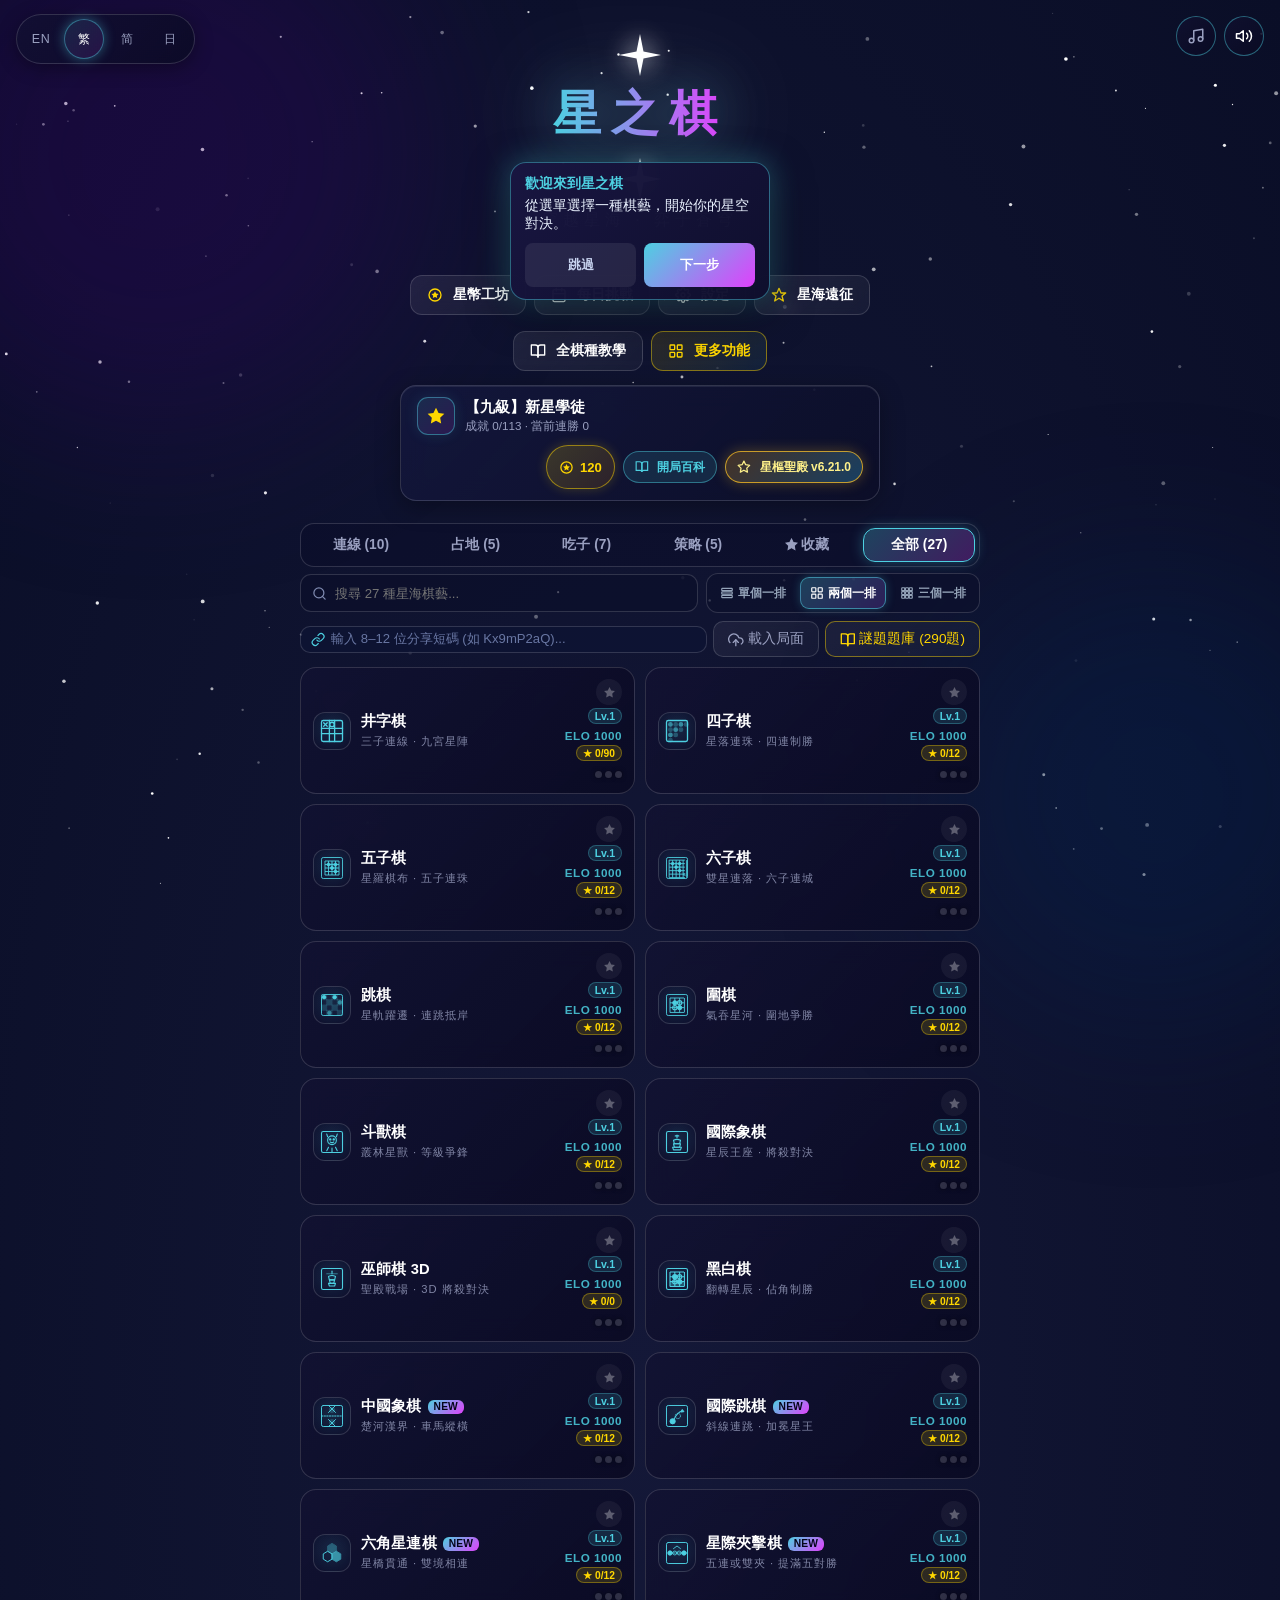
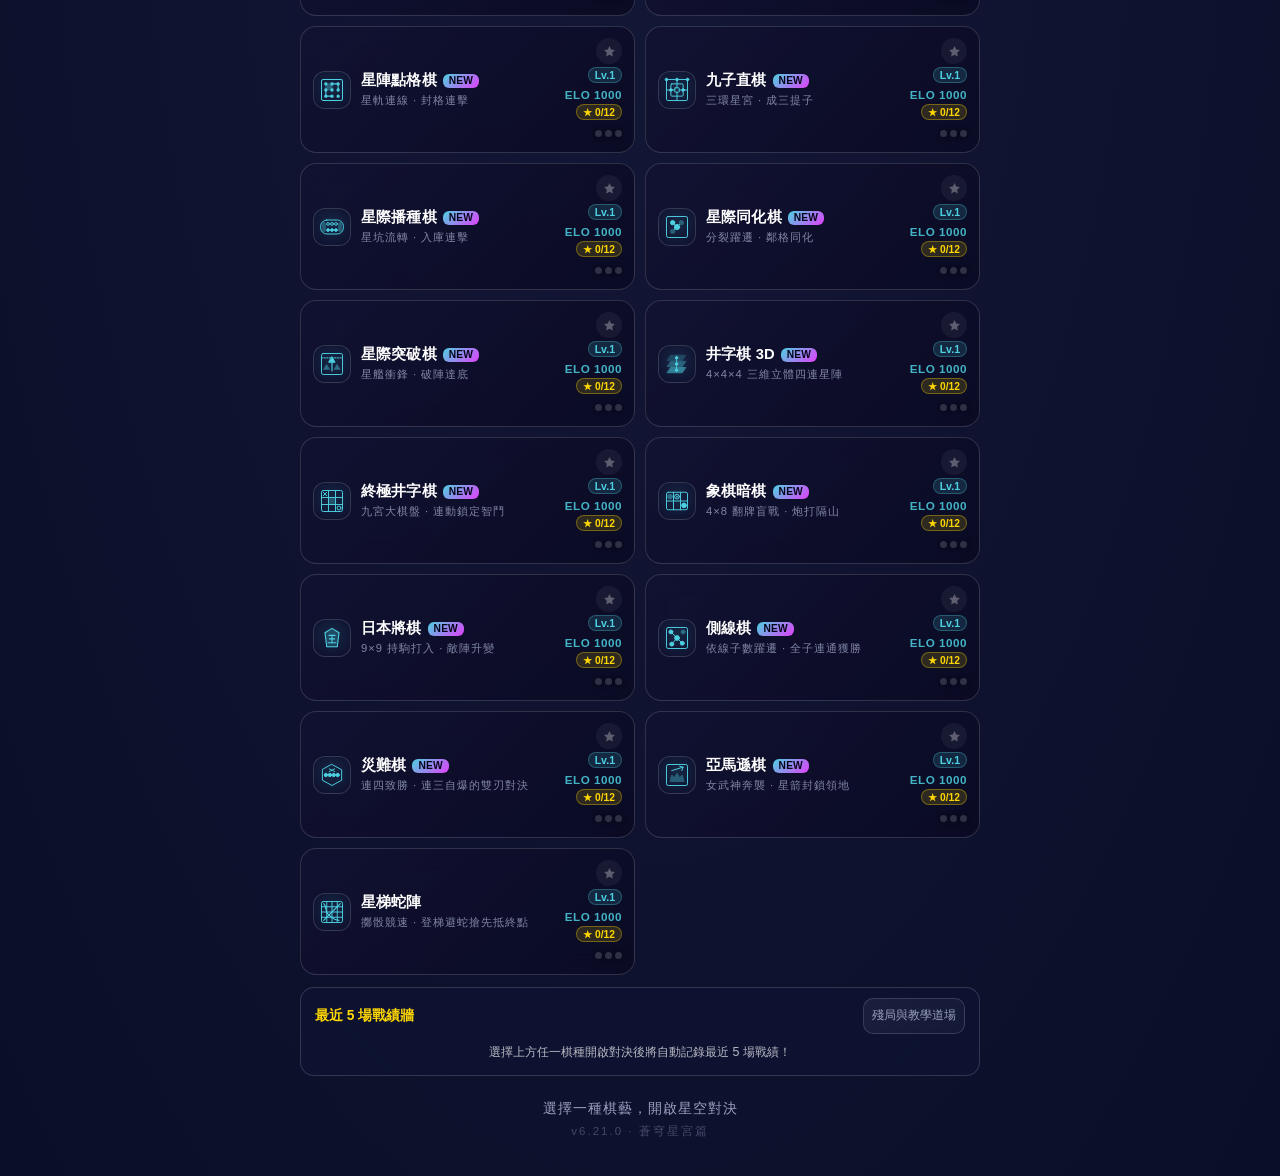
==== commit c81c6db9: "feat(menu): 國際象棋分類加入巫師棋 3D 外部嵌入 - 吃子(capture)分類緊接國際象棋新增巫師棋 3D 卡片，點擊開全螢幕彈層 iframe 載入 wizard-chess-3d " ====
--- a/index.html
+++ b/index.html
@@ -298,6 +298,12 @@
 @media (prefers-reduced-motion: reduce){
   *{animation-duration:.01ms !important;animation-iteration-count:1 !important;transition-duration:.01ms !important;}
 }
+.wizard-frame{width:min(960px,96vw);height:min(92vh,720px);display:flex;flex-direction:column;background:#05051a;border:1px solid var(--line);border-radius:20px;overflow:hidden;box-shadow:0 20px 60px rgba(0,0,0,.5)}
+.wizard-head{display:flex;align-items:center;justify-content:space-between;gap:10px;padding:10px 14px;border-bottom:1px solid var(--line)}
+.wizard-head h2{margin:0;font-size:1.1rem}
+.wizard-head-spacer{width:64px}
+#wizardFrame{flex:1;width:100%;border:0;background:#05051a}
+@media (max-width:600px){.wizard-frame{height:94vh;border-radius:14px}}
 </style>
 <style id="snakes-ui">
 /* 星梯蛇陣（蛇梯棋）棋盤 UI：只影響顯示，不動規則 */
@@ -432,7 +438,7 @@
 <div class="menu-cat-tabs v616-cat-tabs" id="menuCatTabs">
 <button class="cat-tab" data-cat="line" type="button" data-i18n="catLineTab">連線 (10)</button>
 <button class="cat-tab" data-cat="territory" type="button" data-i18n="catTerritoryTab">占地 (5)</button>
-<button class="cat-tab" data-cat="capture" type="button" data-i18n="catCaptureTab">吃子 (6)</button>
+<button class="cat-tab" data-cat="capture" type="button" data-i18n="catCaptureTab">吃子 (7)</button>
 <button class="cat-tab" data-cat="strategy" type="button" data-i18n="catStrategyTab">策略 (5)</button>
 <button class="cat-tab cat-fav-star" data-cat="fav" type="button"><svg viewBox="0 0 24 24" width="13" height="13" fill="currentColor" stroke="currentColor" stroke-width="2" style="vertical-align:-2px;margin-right:3px"><polygon points="12 2 15.09 8.26 22 9.27 17 14.14 18.18 21.02 12 17.77 5.82 21.02 7 14.14 2 9.27 8.91 8.26 12 2"/></svg><span data-i18n="catFavShort">收藏</span></button>
 <button class="cat-tab active" data-cat="all" type="button" data-i18n="catAll">全部</button>
@@ -441,7 +447,7 @@
 <div class="menu-filter-bar">
 <div class="menu-search-wrap">
 <svg viewBox="0 0 24 24" fill="none" stroke="currentColor" stroke-width="2" stroke-linecap="round" stroke-linejoin="round"><circle cx="11" cy="11" r="8"/><line x1="21" y1="21" x2="16.65" y2="16.65"/></svg>
-<input type="search" id="gameSearchInput" class="menu-search-inp" placeholder="搜尋 26 種星海棋藝..." aria-label="Search games">
+<input type="search" id="gameSearchInput" class="menu-search-inp" placeholder="搜尋 27 種星海棋藝..." aria-label="Search games">
 </div>
 <div class="v616-cols-seg" id="gridColsSeg" role="group" aria-label="排列模式切換">
 <button type="button" class="menu-view-btn col-mode-btn" id="btnGridCol1" data-cols="1" title="單個一排 (1列)">
@@ -622,6 +628,21 @@
 </svg>
 </div>
 <div class="gc-txt"><div class="gc-name" data-i18n="name.chess">国际象棋</div><div class="gc-desc" data-i18n="desc.chess">星辰王座 · 将杀对决</div></div>
+<div class="gc-elo"></div>
+<div class="gc-arrow">→</div>
+</button>
+<button type="button" class="game-card" data-game="wizard3d">
+<div class="gc-ico">
+<svg viewBox="0 0 64 64" fill="none" stroke="currentColor" stroke-width="2.5" stroke-linecap="round" stroke-linejoin="round">
+<rect x="8" y="8" width="48" height="48" rx="4"/>
+<path d="M32 14 L32 20"/>
+<path d="M24 26 Q32 22 40 26 L38 34 L26 34 Z"/>
+<path d="M26 34 L38 34 L36 42 L28 42 Z"/>
+<path d="M24 42 L40 42 L38 48 L26 48 Z"/>
+<path d="M20 20 L44 20" opacity=".5"/>
+</svg>
+</div>
+<div class="gc-txt"><div class="gc-name" data-i18n="name.wizard3d">巫師棋 3D</div><div class="gc-desc" data-i18n="desc.wizard3d">聖殿戰場 · 3D 將殺對決</div></div>
 <div class="gc-elo"></div>
 <div class="gc-arrow">→</div>
 </button>
@@ -1334,6 +1355,38 @@
 </div>
 </div>
 
+<div class="overlay" id="wizardOverlay" role="dialog" aria-modal="true">
+<div class="wizard-frame">
+<div class="wizard-head">
+<button class="top-back" id="wizardClose" type="button">← 返回</button>
+<h2 id="wizardTitle" data-i18n="name.wizard3d">巫師棋 3D</h2>
+<span class="wizard-head-spacer"></span>
+</div>
+<iframe id="wizardFrame" title="巫師棋 3D" allow="fullscreen; gyroscope; accelerometer; xr-spatial-tracking"></iframe>
+</div>
+</div>
+
+<script>
+(function () {
+  var WIZARD_URL = "https://lisjfixm.github.io/wizard-chess-3d/";
+  var ov = document.getElementById("wizardOverlay"),
+      fr = document.getElementById("wizardFrame"),
+      close = document.getElementById("wizardClose");
+  function openWizard3d() {
+    if (fr && !fr.getAttribute("src")) fr.src = WIZARD_URL;
+    ov && ov.classList.add("active");
+  }
+  function closeWizard3d() {
+    ov && ov.classList.remove("active");
+    if (fr) fr.src = "about:blank";
+  }
+  window.openWizard3d = openWizard3d;
+  close && close.addEventListener("click", closeWizard3d);
+  ov && ov.addEventListener("click", function (ev) { if (ev.target === ov) closeWizard3d(); });
+  document.addEventListener("keydown", function (ev) { if (ev.key === "Escape" && ov && ov.classList.contains("active")) closeWizard3d(); });
+})();
+</script>
+
 <script>
 
 !function() {
@@ -1553,6 +1606,8 @@
       "desc.jungle": "Jungle beasts · rank battle",
       "name.chess": "Chess",
       "desc.chess": "Throne of stars · checkmate",
+      "name.wizard3d": "Wizard Chess 3D",
+      "desc.wizard3d": "Cathedral arena · 3D checkmate duels",
       "name.reversi": "Reversi",
       "desc.reversi": "Flip the stars · seize the corners",
       jg: {
@@ -1978,6 +2033,8 @@
       "desc.jungle": "叢林星獸 · 等級爭鋒",
       "name.chess": "國際象棋",
       "desc.chess": "星辰王座 · 將殺對決",
+      "name.wizard3d": "巫師棋 3D",
+      "desc.wizard3d": "聖殿戰場 · 3D 將殺對決",
       "name.reversi": "黑白棋",
       "desc.reversi": "翻轉星辰 · 佔角制勝",
       jg: {
@@ -2402,6 +2459,8 @@
       "desc.jungle": "丛林星兽 · 等级争锋",
       "name.chess": "国际象棋",
       "desc.chess": "星辰王座 · 将杀对决",
+      "name.wizard3d": "巫师棋 3D",
+      "desc.wizard3d": "圣殿战场 · 3D 将杀对决",
       "name.reversi": "黑白棋",
       "desc.reversi": "翻转星辰 · 占角制胜",
       jg: {
@@ -2826,6 +2885,8 @@
       "desc.jungle": "密林の星獣 · 階級対決",
       "name.chess": "チェス",
       "desc.chess": "星の王座 · チェックメイト",
+      "name.wizard3d": "ウィザードチェス 3D",
+      "desc.wizard3d": "聖堂アリーナ · 3D チェス対決",
       "name.reversi": "オセロ",
       "desc.reversi": "星を返して · 隅を制す",
       jg: {
@@ -14297,7 +14358,10 @@
   function of() {
     for (var e = document.querySelectorAll(".game-card"), r = 0; r < e.length; r++) !function(e) {
       e.addEventListener("click", (function(t) {
-        t.preventDefault(), Je(e.getAttribute("data-game"));
+        t.preventDefault();
+        var g = e.getAttribute("data-game");
+        if ("wizard3d" === g) { "function" == typeof window.openWizard3d && window.openWizard3d(); return; }
+        Je(g);
       }));
     }(e[r]);
     for (var n = document.querySelectorAll(".select-card[data-mode]"), i = 0; i < n.length; i++) !function(e) {
@@ -17800,8 +17864,8 @@
       en: {
         master: "Master",
         Close: "✕",
-        catAll: "All (26)",
-        searchPlaceholder: "Search 26 board games...",
+        catAll: "All (27)",
+        searchPlaceholder: "Search 27 board games...",
         menuEmptyState: "No board games in this category",
         "name.ataxx": "Star Ataxx",
         "desc.ataxx": "Clone & jump · Assimilate neighbors",
@@ -17886,8 +17950,8 @@
       "zh-Hant": {
         master: "大師",
         Close: "✕",
-        catAll: "全部 (26)",
-        searchPlaceholder: "搜尋 26 種星海棋藝...",
+        catAll: "全部 (27)",
+        searchPlaceholder: "搜尋 27 種星海棋藝...",
         menuEmptyState: "此分類暫無棋藝",
         "name.ataxx": "星際同化棋",
         "desc.ataxx": "分裂躍遷 · 鄰格同化",
@@ -22887,14 +22951,14 @@
       document.head.appendChild(Zt), window.GAME_CATS_V616 = {
         line: [ "ttt", "c4", "gomoku", "c6", "hex", "pente", "morris", "qubic", "uttt", "yavalath" ],
         territory: [ "go", "reversi", "dots", "ataxx", "amazons" ],
-        capture: [ "chess", "xiangqi", "shogi", "banqi", "jungle", "draughts" ],
+        capture: [ "chess", "wizard3d", "xiangqi", "shogi", "banqi", "jungle", "draughts" ],
         strategy: [ "checkers", "mancala", "breakthrough", "loa", "snakes" ]
       }, window.GAME_CATS_V616) Vd[d] = window.GAME_CATS_V616[d];
       var Xt = {
         "zh-Hant": {
           catLineTab: "連線 (10)",
           catTerritoryTab: "占地 (5)",
-          catCaptureTab: "吃子 (6)",
+          catCaptureTab: "吃子 (7)",
           catStrategyTab: "策略 (5)",
           catFavShort: "收藏",
           colMode1: "單個一排",
@@ -22910,7 +22974,7 @@
         en: {
           catLineTab: "Connect (10)",
           catTerritoryTab: "Territory (5)",
-          catCaptureTab: "Capture (6)",
+          catCaptureTab: "Capture (7)",
           catStrategyTab: "Strategy (5)",
           catFavShort: "Fav",
           colMode1: "1 / Row",
@@ -22925,7 +22989,7 @@
         ja: {
           catLineTab: "連珠 (10)",
           catTerritoryTab: "陣取り (5)",
-          catCaptureTab: "捕獲 (6)",
+          catCaptureTab: "捕獲 (7)",
           catStrategyTab: "戦略 (5)",
           catFavShort: "お気に入り",
           colMode1: "1列表示",
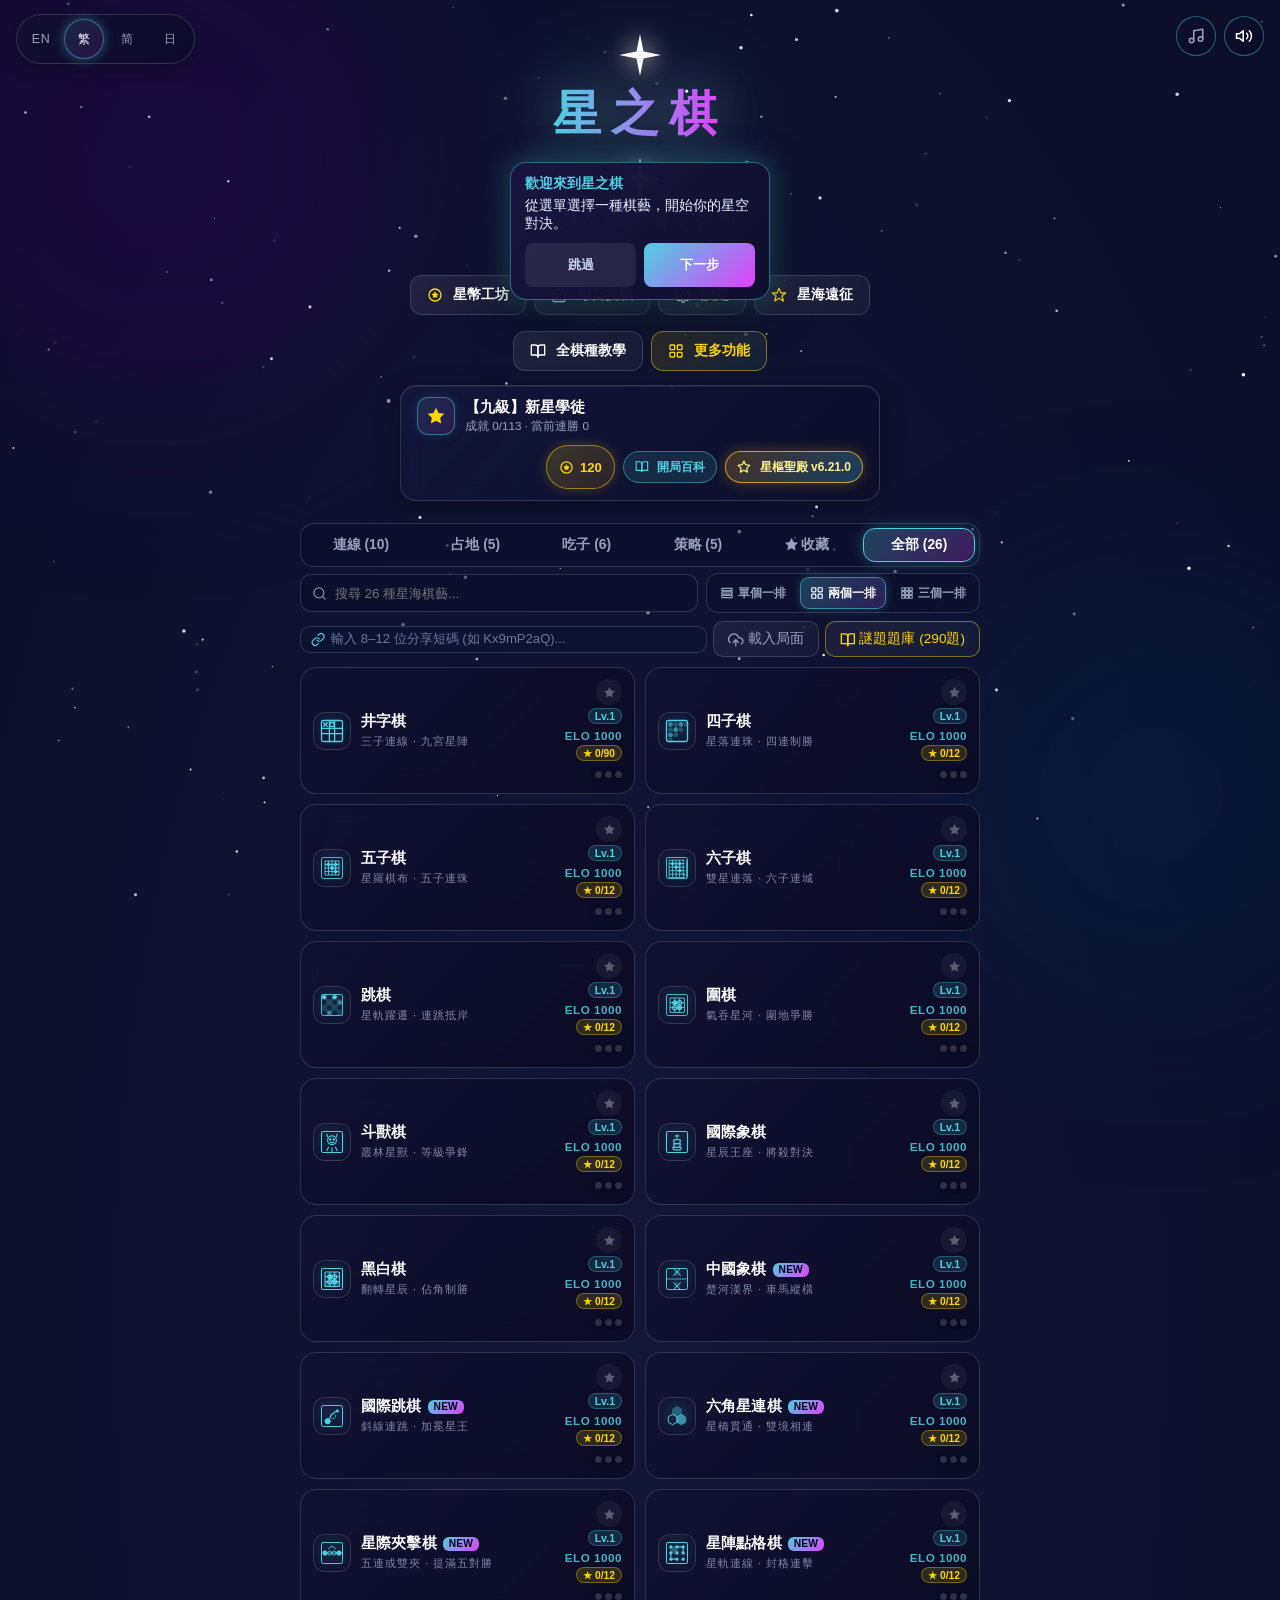
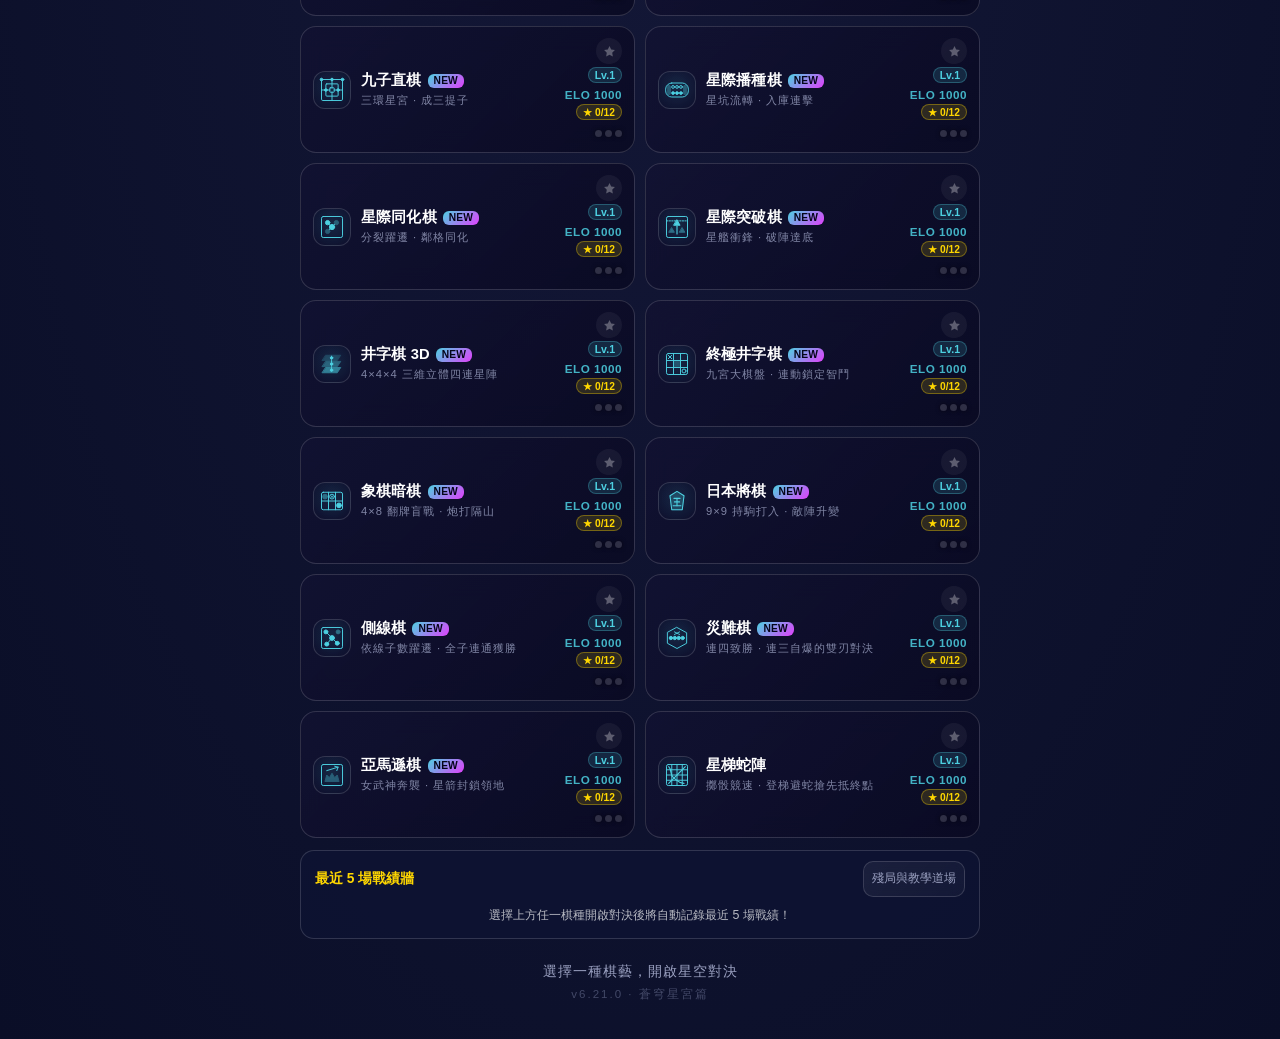
==== commit 8c33e080: "refactor(menu): 巫師棋 3D 入口改至國際象棋模式視圖內 - 移除選單並排的巫師棋卡片；改為進入國際象棋「選擇模式」視圖後下方顯示巫師棋 3D 選項，僅 chess 可見，點擊開全螢幕" ====
--- a/index.html
+++ b/index.html
@@ -438,7 +438,7 @@
 <div class="menu-cat-tabs v616-cat-tabs" id="menuCatTabs">
 <button class="cat-tab" data-cat="line" type="button" data-i18n="catLineTab">連線 (10)</button>
 <button class="cat-tab" data-cat="territory" type="button" data-i18n="catTerritoryTab">占地 (5)</button>
-<button class="cat-tab" data-cat="capture" type="button" data-i18n="catCaptureTab">吃子 (7)</button>
+<button class="cat-tab" data-cat="capture" type="button" data-i18n="catCaptureTab">吃子 (6)</button>
 <button class="cat-tab" data-cat="strategy" type="button" data-i18n="catStrategyTab">策略 (5)</button>
 <button class="cat-tab cat-fav-star" data-cat="fav" type="button"><svg viewBox="0 0 24 24" width="13" height="13" fill="currentColor" stroke="currentColor" stroke-width="2" style="vertical-align:-2px;margin-right:3px"><polygon points="12 2 15.09 8.26 22 9.27 17 14.14 18.18 21.02 12 17.77 5.82 21.02 7 14.14 2 9.27 8.91 8.26 12 2"/></svg><span data-i18n="catFavShort">收藏</span></button>
 <button class="cat-tab active" data-cat="all" type="button" data-i18n="catAll">全部</button>
@@ -447,7 +447,7 @@
 <div class="menu-filter-bar">
 <div class="menu-search-wrap">
 <svg viewBox="0 0 24 24" fill="none" stroke="currentColor" stroke-width="2" stroke-linecap="round" stroke-linejoin="round"><circle cx="11" cy="11" r="8"/><line x1="21" y1="21" x2="16.65" y2="16.65"/></svg>
-<input type="search" id="gameSearchInput" class="menu-search-inp" placeholder="搜尋 27 種星海棋藝..." aria-label="Search games">
+<input type="search" id="gameSearchInput" class="menu-search-inp" placeholder="搜尋 26 種星海棋藝..." aria-label="Search games">
 </div>
 <div class="v616-cols-seg" id="gridColsSeg" role="group" aria-label="排列模式切換">
 <button type="button" class="menu-view-btn col-mode-btn" id="btnGridCol1" data-cols="1" title="單個一排 (1列)">
@@ -628,21 +628,6 @@
 </svg>
 </div>
 <div class="gc-txt"><div class="gc-name" data-i18n="name.chess">国际象棋</div><div class="gc-desc" data-i18n="desc.chess">星辰王座 · 将杀对决</div></div>
-<div class="gc-elo"></div>
-<div class="gc-arrow">→</div>
-</button>
-<button type="button" class="game-card" data-game="wizard3d">
-<div class="gc-ico">
-<svg viewBox="0 0 64 64" fill="none" stroke="currentColor" stroke-width="2.5" stroke-linecap="round" stroke-linejoin="round">
-<rect x="8" y="8" width="48" height="48" rx="4"/>
-<path d="M32 14 L32 20"/>
-<path d="M24 26 Q32 22 40 26 L38 34 L26 34 Z"/>
-<path d="M26 34 L38 34 L36 42 L28 42 Z"/>
-<path d="M24 42 L40 42 L38 48 L26 48 Z"/>
-<path d="M20 20 L44 20" opacity=".5"/>
-</svg>
-</div>
-<div class="gc-txt"><div class="gc-name" data-i18n="name.wizard3d">巫師棋 3D</div><div class="gc-desc" data-i18n="desc.wizard3d">聖殿戰場 · 3D 將殺對決</div></div>
 <div class="gc-elo"></div>
 <div class="gc-arrow">→</div>
 </button>
@@ -982,6 +967,13 @@
 <div class="sc-name" data-i18n="modeSpectate">AI 觀戰</div>
 <div class="sc-desc" data-i18n="modeSpectatedesc">雙 AI 對弈 · 自動觀賞</div>
 </button>
+</div>
+<div class="custom-row hidden" id="wizardEntryRow">
+<label class="toggle-line">
+<span data-i18n="name.wizard3d">巫師棋 3D</span>
+<span class="toggle-desc" data-i18n="desc.wizard3d">聖殿戰場 · 3D 將殺對決</span>
+</label>
+<button class="mini-btn" id="btnWizard3d" type="button" data-i18n="wizardEnter">進入 3D</button>
 </div>
 <button class="rule-btn" id="btnRules" type="button"><span class="ic"><svg viewBox="0 0 24 24" fill="none" stroke="currentColor" stroke-width="2" stroke-linecap="round" stroke-linejoin="round"><circle cx="12" cy="12" r="10"/><path d="M9.09 9a3 3 0 0 1 5.83 1c0 2-3 3-3 3"/><line x1="12" y1="17" x2="12.01" y2="17"/></svg></span><span data-i18n="rules">規則說明</span></button>
 
@@ -1608,6 +1600,7 @@
       "desc.chess": "Throne of stars · checkmate",
       "name.wizard3d": "Wizard Chess 3D",
       "desc.wizard3d": "Cathedral arena · 3D checkmate duels",
+      "wizardEnter": "Open 3D",
       "name.reversi": "Reversi",
       "desc.reversi": "Flip the stars · seize the corners",
       jg: {
@@ -2035,6 +2028,7 @@
       "desc.chess": "星辰王座 · 將殺對決",
       "name.wizard3d": "巫師棋 3D",
       "desc.wizard3d": "聖殿戰場 · 3D 將殺對決",
+      "wizardEnter": "進入 3D",
       "name.reversi": "黑白棋",
       "desc.reversi": "翻轉星辰 · 佔角制勝",
       jg: {
@@ -2461,6 +2455,7 @@
       "desc.chess": "星辰王座 · 将杀对决",
       "name.wizard3d": "巫师棋 3D",
       "desc.wizard3d": "圣殿战场 · 3D 将杀对决",
+      "wizardEnter": "进入 3D",
       "name.reversi": "黑白棋",
       "desc.reversi": "翻转星辰 · 占角制胜",
       jg: {
@@ -2887,6 +2882,7 @@
       "desc.chess": "星の王座 · チェックメイト",
       "name.wizard3d": "ウィザードチェス 3D",
       "desc.wizard3d": "聖堂アリーナ · 3D チェス対決",
+      "wizardEnter": "3D へ",
       "name.reversi": "オセロ",
       "desc.reversi": "星を返して · 隅を制す",
       jg: {
@@ -4905,6 +4901,8 @@
     t && (t.style.display = "", "function" == typeof window.updateQuestEntryForGame ? window.updateQuestEntryForGame(e) : "ttt" === e && (v("qeCleared").textContent = Jr(Wr)));
     var a = v("chess960Row");
     a && a.classList.toggle("hidden", "chess" !== e);
+    var w = v("wizardEntryRow");
+    w && w.classList.toggle("hidden", "chess" !== e);
     var r = v("chk960");
     r && (r.checked = S.chess960), We("view-mode"), function(e) {
       try {
@@ -14358,10 +14356,7 @@
   function of() {
     for (var e = document.querySelectorAll(".game-card"), r = 0; r < e.length; r++) !function(e) {
       e.addEventListener("click", (function(t) {
-        t.preventDefault();
-        var g = e.getAttribute("data-game");
-        if ("wizard3d" === g) { "function" == typeof window.openWizard3d && window.openWizard3d(); return; }
-        Je(g);
+        t.preventDefault(), Je(e.getAttribute("data-game"));
       }));
     }(e[r]);
     for (var n = document.querySelectorAll(".select-card[data-mode]"), i = 0; i < n.length; i++) !function(e) {
@@ -14369,6 +14364,10 @@
         t.preventDefault(), Qe(e.getAttribute("data-mode"));
       }));
     }(n[i]);
+    var wb = v("btnWizard3d");
+    wb && wb.addEventListener("click", (function(t) {
+      t.preventDefault(), "function" == typeof window.openWizard3d && window.openWizard3d();
+    }));
     for (var o = document.querySelectorAll(".diff-card"), s = 0; s < o.length; s++) !function(e) {
       e.addEventListener("click", (function(t) {
         t.preventDefault(), Ze(e.getAttribute("data-diff"));
@@ -17864,8 +17863,8 @@
       en: {
         master: "Master",
         Close: "✕",
-        catAll: "All (27)",
-        searchPlaceholder: "Search 27 board games...",
+        catAll: "All (26)",
+        searchPlaceholder: "Search 26 board games...",
         menuEmptyState: "No board games in this category",
         "name.ataxx": "Star Ataxx",
         "desc.ataxx": "Clone & jump · Assimilate neighbors",
@@ -17950,8 +17949,8 @@
       "zh-Hant": {
         master: "大師",
         Close: "✕",
-        catAll: "全部 (27)",
-        searchPlaceholder: "搜尋 27 種星海棋藝...",
+        catAll: "全部 (26)",
+        searchPlaceholder: "搜尋 26 種星海棋藝...",
         menuEmptyState: "此分類暫無棋藝",
         "name.ataxx": "星際同化棋",
         "desc.ataxx": "分裂躍遷 · 鄰格同化",
@@ -22951,14 +22950,14 @@
       document.head.appendChild(Zt), window.GAME_CATS_V616 = {
         line: [ "ttt", "c4", "gomoku", "c6", "hex", "pente", "morris", "qubic", "uttt", "yavalath" ],
         territory: [ "go", "reversi", "dots", "ataxx", "amazons" ],
-        capture: [ "chess", "wizard3d", "xiangqi", "shogi", "banqi", "jungle", "draughts" ],
+        capture: [ "chess", "xiangqi", "shogi", "banqi", "jungle", "draughts" ],
         strategy: [ "checkers", "mancala", "breakthrough", "loa", "snakes" ]
       }, window.GAME_CATS_V616) Vd[d] = window.GAME_CATS_V616[d];
       var Xt = {
         "zh-Hant": {
           catLineTab: "連線 (10)",
           catTerritoryTab: "占地 (5)",
-          catCaptureTab: "吃子 (7)",
+          catCaptureTab: "吃子 (6)",
           catStrategyTab: "策略 (5)",
           catFavShort: "收藏",
           colMode1: "單個一排",
@@ -22974,7 +22973,7 @@
         en: {
           catLineTab: "Connect (10)",
           catTerritoryTab: "Territory (5)",
-          catCaptureTab: "Capture (7)",
+          catCaptureTab: "Capture (6)",
           catStrategyTab: "Strategy (5)",
           catFavShort: "Fav",
           colMode1: "1 / Row",
@@ -22989,7 +22988,7 @@
         ja: {
           catLineTab: "連珠 (10)",
           catTerritoryTab: "陣取り (5)",
-          catCaptureTab: "捕獲 (7)",
+          catCaptureTab: "捕獲 (6)",
           catStrategyTab: "戦略 (5)",
           catFavShort: "お気に入り",
           colMode1: "1列表示",
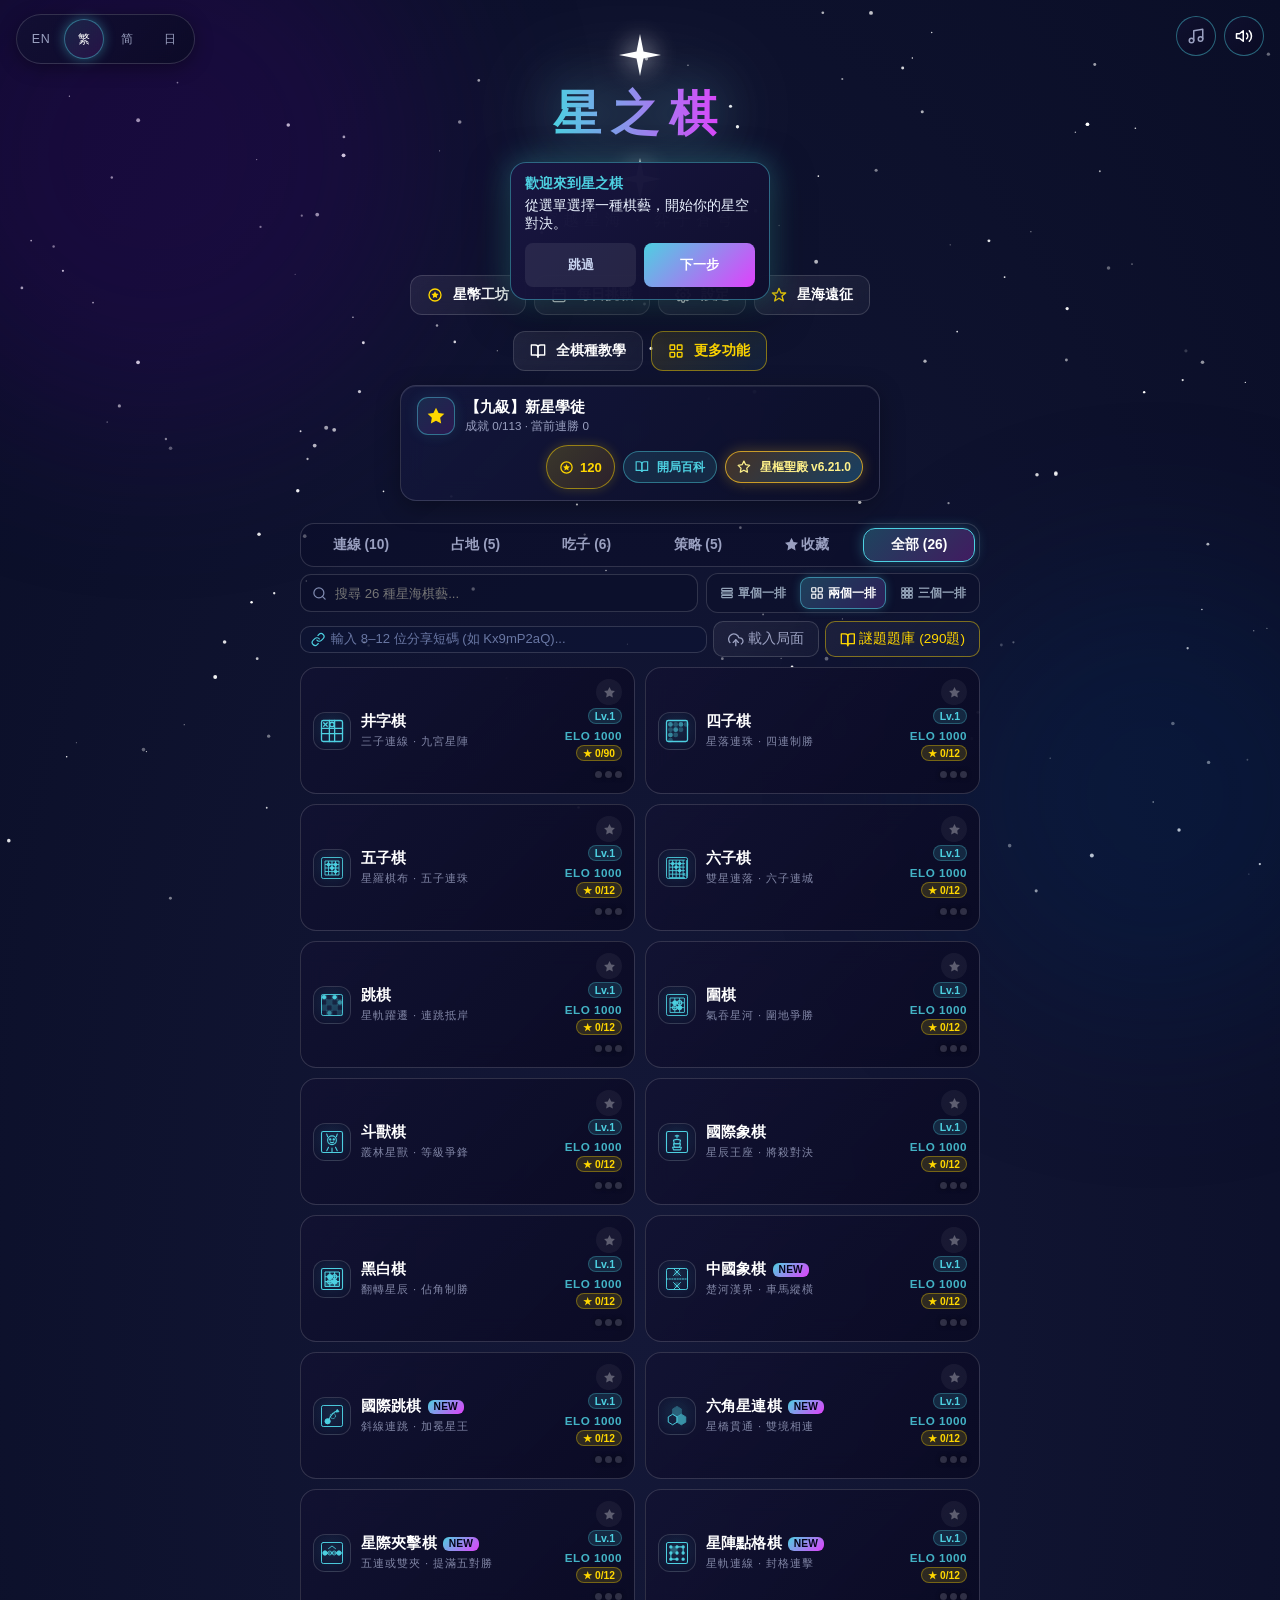
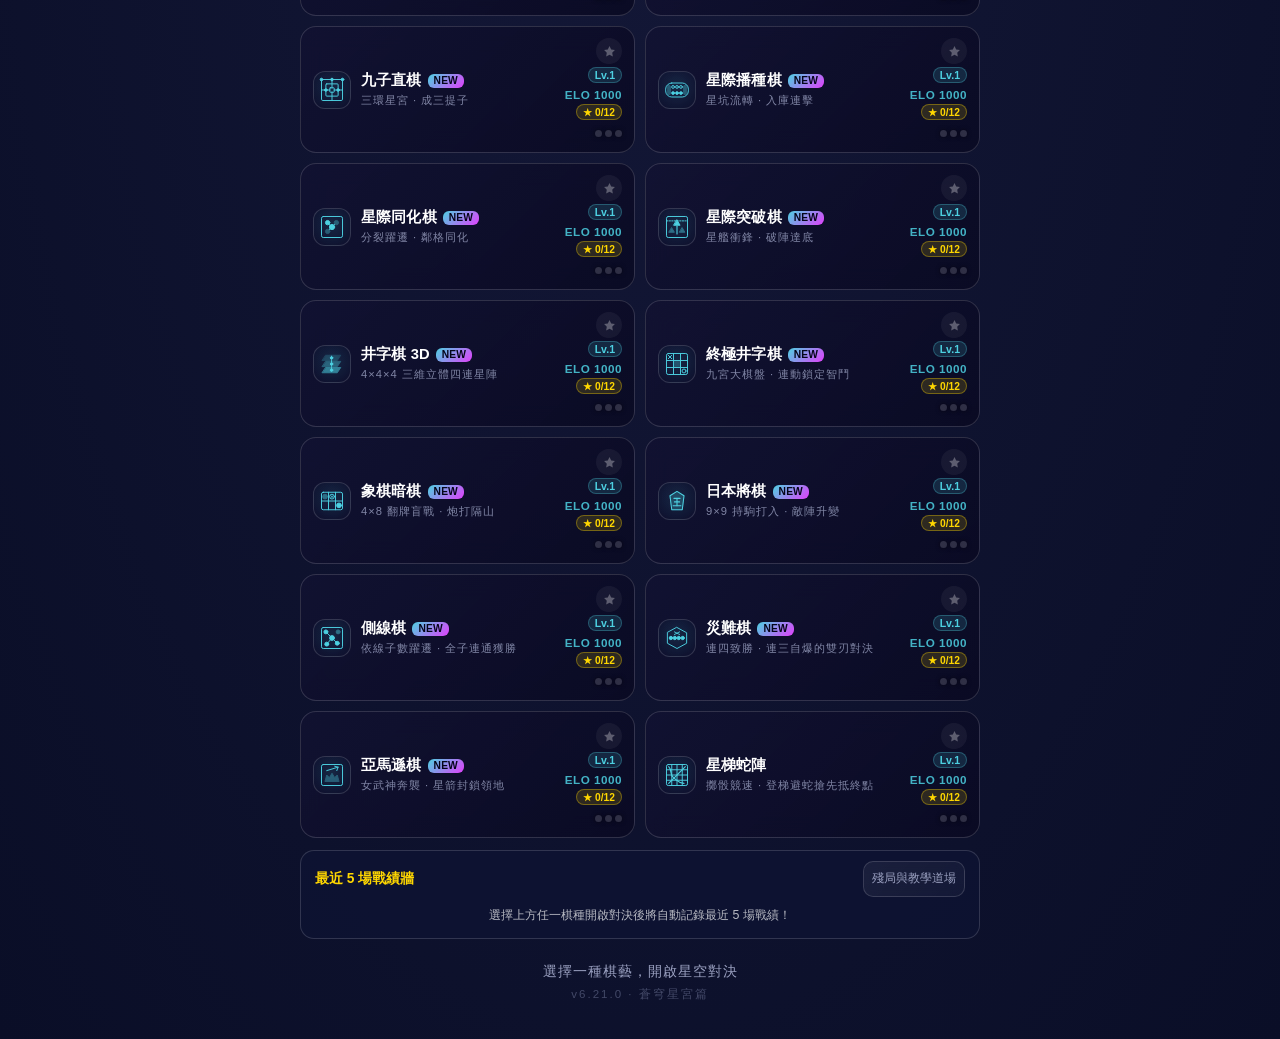
==== commit fccac214: "fix(i18n): 簡體模式全面轉簡並即時更新 placeholder；feat(android): 預設載入線上站點、離線回退內建版；build: release 啟用 R8" ====
--- a/index.html
+++ b/index.html
@@ -3591,11 +3591,28 @@
     var s = localStorage.getItem("starchess.lang");
     s && n[s] && (o = s);
   } catch (e) {}
+var __T2S_MAP = null;
+  function __t2s(s) {
+    if (!__T2S_MAP) {
+      __T2S_MAP = {};
+      var k = "㑯㑳㑶㓨㘚㜄㜏㠏㥮㩜㩳㩵䁻䃮䊷䋙䋚䋹䋻䍦䎱䙡䜀䝼䥇䥑䥱䦛䦟䯀䰾䱷䱽䲁䲘䴉丟並乾亂亙亞佇佈佔併來侖侶侷俁係俔俠俥俬倀倆倈倉個們倖倫倲偉偑側偵偽傌傑傖傘備傢傭傯傳傴債傷傾僂僅僉僑僕僞僥僨僱價儀儁儂億儈儉儎儐儔儕儘償優儲儷儸儺儻儼兇兌兒兗內兩冊冑冪凈凍凜凱別刪剄則剋剎剗剛剝剮剴創剷劃劇劉劊劌劍劏劑劚勁動務勛勝勞勢勩勱勳勵勸勻匭匯匱區協卹卻卽厙厠厤厭厲厴參叄叢吒吳吶呂咼員唄唸問啓啞啟啢喎喚喪喫喬單喲嗆嗇嗊嗎嗚嗩嗶嘆嘍嘓嘔嘖嘗嘜嘩嘮嘯嘰嘵嘸嘽噁噓噚噝噠噥噦噯噲噴噸噹嚀嚇嚌嚐嚕嚙嚥嚦嚨嚮嚲嚳嚴嚶囀囁囂囅囈囉囌囑囪圇國圍園圓圖團垻埡埰執堅堊堖堝堯報場塊塋塏塒塗塚塢塤塵塹墊墜墮墰墳墶墻墾壇壋壎壓壘壙壚壜壞壟壠壢壩壪壯壺壼壽夠夢夥夾奐奧奩奪奬奮奼妝姍姦娛婁婦婭媧媯媰媼媽嫋嫗嫵嫺嫻嫿嬀嬃嬈嬋嬌嬙嬡嬤嬪嬰嬸孃孋孌孫學孿宮寀寢實寧審寫寬寵寶將專尋對導尷屆屍屓屜屢層屨屬岡峯峴島峽崍崑崗崙崢崬嵐嵗嵾嶁嶄嶇嶔嶗嶠嶢嶧嶨嶮嶸嶺嶼嶽巋巒巔巖巰巹帥師帳帶幀幃幓幗幘幟幣幫幬幹幾庫廁廂廄廈廎廕廚廝廟廠廡廢廣廩廬廳弒弔弳張強彆彈彌彎彔彙彠彥彫彲彿後徑從徠復徵徹恆恥悅悞悵悶悽惡惱惲惻愛愜愨愴愷愾慄態慍慘慚慟慣慤慪慫慮慳慶慺慼慾憂憊憐憑憒憖憚憤憫憮憲憶懇應懌懍懞懟懣懤懨懲懶懷懸懺懼懾戀戇戔戧戩戰戱戲戶拋挩挱挾捨捫捱捲掃掄掆掗掙掛採揀揚換揮揯損搖搗搵搶摑摜摟摯摳摶摺摻撈撏撐撓撝撟撣撥撫撲撳撻撾撿擁擄擇擊擋擓擔據擠擣擬擯擰擱擲擴擷擺擻擼擽擾攄攆攏攔攖攙攛攜攝攢攣攤攪攬敎敓敗敘敵數斂斃斆斕斬斷於旂旣昇時晉晝暈暉暘暢暫曄曆曇曉曏曖曠曨曬書會朧朮東枴柵柺査桿梔梘條梟梲棄棊棖棗棟棡棧棲棶椏椲楊楓楨業極榘榦榪榮榲榿構槍槓槤槧槨槮槳槶槼樁樂樅樑樓標樞樢樣樧樫樳樸樹樺樿橈橋機橢橫檁檉檔檜檟檢檣檮檯檳檸檻櫃櫓櫚櫛櫝櫞櫟櫥櫧櫨櫪櫫櫬櫱櫳櫸櫻欄欅權欏欒欖欞欽歎歐歟歡歲歷歸歿殘殞殤殨殫殭殮殯殰殲殺殻殼毀毆毿氂氈氌氣氫氬氳氾汎汙決沒沖況泝洩洶浹涇涗涼淒淚淥淨淩淪淵淶淺渙減渢渦測渾湊湞湧湯溈準溝溫溮溳溼滄滅滌滎滙滬滯滲滷滸滻滾滿漁漊漚漢漣漬漲漵漸漿潁潑潔潙潚潛潤潯潰潷潿澀澆澇澐澗澠澤澦澩澮澱澾濁濃濄濕濘濚濛濜濟濤濧濫濰濱濺濼濾瀂瀅瀆瀇瀉瀋瀏瀕瀘瀝瀟瀠瀦瀧瀨瀰瀲瀾灃灄灑灕灘灝灡灣灤灧灩災為烏烴無煉煒煙煢煥煩煬煱熅熒熗熱熲熾燁燈燉燒燙燜營燦燬燭燴燶燻燼燾爍爐爛爭爲爺爾牀牆牘牽犖犛犢犧狀狹狽猙猶猻獁獃獄獅獎獨獪獫獮獰獱獲獵獷獸獺獻獼玀現琱琺琿瑋瑒瑣瑤瑩瑪瑲璉璡璣璦璫璯環璵璸璽璿瓊瓏瓔瓚甌甕產産甦甯畝畢畫異畵當疇疊痙痠痾瘂瘋瘍瘓瘞瘡瘧瘮瘲瘺瘻療癆癇癉癒癘癟癡癢癤癥癧癩癬癭癮癰癱癲發皁皚皰皸皺盃盜盞盡監盤盧盪眞眥眾睏睜睞瞘瞜瞞瞶瞼矇矓矚矯硃硜硤硨硯碕碩碭碸確碼碽磑磚磠磣磧磯磽磾礄礆礎礙礦礪礫礬礱祕祿禍禎禕禡禦禪禮禰禱禿秈稅稈稏稜稟種稱穀穇穌積穎穠穡穢穩穫穭窩窪窮窯窵窶窺竄竅竇竈竊竪競筆筍筧筴箇箋箏節範築篋篔篠篤篩篳簀簍簑簞簡簣簫簹簽簾籃籌籔籙籛籜籟籠籤籩籪籬籮籲粵糉糝糞糧糰糲糴糶糹糾紀紂約紅紆紇紈紉紋納紐紓純紕紖紗紘紙級紛紜紝紡紬紮細紱紲紳紵紹紺紼紿絀終絃組絅絆絎結絕絛絝絞絡絢給絨絰統絲絳絶絹綁綃綆綈綉綌綏綐綑經綜綞綠綢綣綫綬維綯綰綱網綳綴綵綸綹綺綻綽綾綿緄緇緊緋緑緒緓緔緗緘緙線緝緞締緡緣緦編緩緬緯緱緲練緶緹緻緼縈縉縊縋縐縑縕縗縛縝縞縟縣縧縫縭縮縱縲縳縴縵縶縷縹總績繃繅繆繒織繕繚繞繡繢繩繪繫繭繮繯繰繳繸繹繼繽繾繿纇纈纊續纍纏纓纔纖纘纜缽罃罈罌罎罰罵罷羅羆羈羋羣羥羨義羶習翫翬翹翽耬耮聖聞聯聰聲聳聵聶職聹聽聾肅脅脈脛脣脩脫脹腎腖腡腦腫腳腸膃膕膚膞膠膩膽膾膿臉臍臏臘臚臟臠臢臥臨臺與興舉舊舘艙艤艦艫艱艷芻苧茲荊莊莖莢莧華菴菸萇萊萬萴萵葉葒葤葦葯葷蒐蒓蒔蒕蒞蒼蓀蓆蓋蓮蓯蓴蓽蔔蔘蔞蔣蔥蔦蔭蕁蕆蕎蕒蕓蕕蕘蕢蕩蕪蕭蕷薀薈薊薌薑薔薘薟薦薩薳薴薵薹薺藍藎藝藥藪藭藴藶藹藺蘀蘄蘆蘇蘊蘋蘚蘞蘢蘭蘺蘿虆處虛虜號虧虯蛺蛻蜆蝕蝟蝦蝨蝸螄螞螢螮螻螿蟄蟈蟎蟣蟬蟯蟲蟶蟻蠁蠅蠆蠍蠐蠑蠔蠟蠣蠨蠱蠶蠻衆衊術衕衚衛衝袞裊裏補裝裡製複褌褘褲褳褸褻襇襉襏襖襝襠襤襪襬襯襲襴覈見覎規覓視覘覡覥覦親覬覯覲覷覺覽覿觀觴觶觸訁訂訃計訊訌討訐訒訓訕訖託記訛訝訟訢訣訥訩訪設許訴訶診註証詁詆詎詐詒詔評詖詗詘詛詞詠詡詢詣試詩詫詬詭詮詰話該詳詵詼詿誄誅誆誇誌認誑誒誕誘誚語誠誡誣誤誥誦誨說説誰課誶誹誼誾調諂諄談諉請諍諏諑諒論諗諛諜諝諞諡諢諤諦諧諫諭諮諱諳諶諷諸諺諼諾謀謁謂謄謅謊謎謐謔謖謗謙謚講謝謠謡謨謫謬謭謳謹謾譁證譎譏譖識譙譚譜譟譫譭譯議譴護譸譽譾讀讅變讋讌讎讒讓讕讖讚讜讞豈豎豐豔豬豶貓貙貝貞貟負財貢貧貨販貪貫責貯貰貲貳貴貶買貸貺費貼貽貿賀賁賂賃賄賅資賈賊賑賒賓賕賙賚賜賞賠賡賢賣賤賦賧質賫賬賭賰賴賵賺賻購賽賾贄贅贇贈贊贋贍贏贐贓贔贖贗贛贜赬趕趙趨趲跡踐踰踴蹌蹕蹟蹠蹣蹤蹺躂躉躊躋躍躎躑躒躓躕躚躡躥躦躪軀車軋軌軍軑軒軔軛軟軤軫軲軸軹軺軻軼軾較輅輇輈載輊輒輓輔輕輛輜輝輞輟輥輦輩輪輬輯輳輸輻輼輾輿轀轂轄轅轆轉轍轎轔轟轡轢轤辦辭辮辯農迴逕這連週進遊運過達違遙遜遞遠遡適遲遷選遺遼邁還邇邊邏邐郟郵鄆鄉鄒鄔鄖鄧鄭鄰鄲鄴鄶鄺酇酈醃醖醜醞醟醣醫醬醱釀釁釃釅釋釐釒釓釔釕釗釘釙針釣釤釦釧釩釵釷釹釺釾鈀鈁鈃鈄鈅鈈鈉鈍鈎鈐鈑鈒鈔鈕鈞鈡鈣鈥鈦鈧鈮鈰鈳鈴鈷鈸鈹鈺鈽鈾鈿鉀鉅鉆鉈鉉鉋鉍鉑鉕鉗鉚鉛鉞鉢鉤鉦鉬鉭鉳鉶鉸鉺鉻鉿銀銃銅銍銑銓銖銘銚銛銜銠銣銥銦銨銩銪銫銬銱銳銷銹銻銼鋁鋃鋅鋇鋌鋏鋒鋙鋝鋟鋣鋤鋥鋦鋨鋩鋪鋭鋮鋯鋰鋱鋶鋸鋼錁錄錆錇錈錏錐錒錕錘錙錚錛錟錠錡錢錦錨錩錫錮錯録錳錶錸錼鍀鍁鍃鍅鍆鍇鍈鍊鍋鍍鍔鍘鍚鍛鍠鍤鍥鍩鍬鍰鍵鍶鍺鍼鍾鎂鎄鎇鎊鎌鎔鎖鎘鎚鎛鎡鎢鎣鎦鎧鎩鎪鎬鎭鎮鎰鎲鎳鎵鎶鎸鎿鏃鏇鏈鏌鏍鏐鏑鏗鏘鏜鏝鏞鏟鏡鏢鏤鏨鏰鏵鏷鏹鏺鏽鐃鐋鐐鐒鐓鐔鐘鐙鐝鐠鐥鐦鐧鐨鐫鐮鐯鐲鐳鐵鐶鐸鐺鐿鑄鑊鑌鑑鑒鑔鑕鑞鑠鑣鑥鑭鑰鑱鑲鑷鑹鑼鑽鑾鑿钁钂長門閂閃閆閈閉開閌閎閏閑閒間閔閘閡閣閤閥閨閩閫閬閭閱閲閶閹閻閼閽閾閿闃闆闇闈闊闋闌闍闐闒闓闔闕闖關闞闠闡闢闤闥陘陝陞陣陰陳陸陽隉隊階隕際隨險隯隱隴隸隻雋雖雙雛雜雞離難雲電霑霢霧霽靂靄靆靈靉靚靜靝靦靨鞏鞝鞦鞽韁韃韆韉韋韌韍韓韙韜韝韞韻響頁頂頃項順頇須頊頌頎頏預頑頒頓頗領頜頡頤頦頭頮頰頲頴頷頸頹頻頽顆題額顎顏顒顓顔願顙顛類顢顥顧顫顬顯顰顱顳顴風颭颮颯颱颳颶颸颺颻颼飀飄飆飈飛飠飢飣飥飩飪飫飭飯飱飲飴飼飽飾飿餃餄餅餈餉養餌餎餏餑餒餓餕餖餘餚餛餜餞餡館餬餱餳餵餶餷餺餼餾餿饁饃饅饈饉饊饋饌饑饒饗饜饞饢馬馭馮馱馳馴馹駁駐駑駒駔駕駘駙駛駝駟駡駢駭駰駱駸駿騁騂騅騌騍騎騏騖騙騤騧騫騭騮騰騶騷騸騾驀驁驂驃驄驅驊驌驍驏驕驗驚驛驟驢驤驥驦驪驫骯髏髒體髕髖髮鬆鬍鬚鬢鬥鬧鬨鬩鬮鬱鬹魎魘魚魛魢魨魯魴魷魺鮁鮃鮊鮋鮍鮎鮐鮑鮒鮓鮚鮜鮝鮞鮣鮦鮪鮫鮭鮮鮳鮶鮺鯀鯁鯇鯉鯊鯒鯔鯕鯖鯗鯛鯝鯡鯢鯤鯧鯨鯪鯫鯰鯴鯷鯽鯿鰁鰂鰃鰆鰈鰉鰌鰍鰏鰐鰒鰓鰛鰜鰟鰠鰣鰥鰧鰨鰩鰭鰮鰱鰲鰳鰵鰷鰹鰺鰻鰼鰾鱂鱅鱈鱉鱒鱔鱖鱗鱘鱝鱟鱠鱣鱤鱧鱨鱭鱯鱷鱸鱺鳥鳧鳩鳬鳲鳳鳴鳶鳾鴆鴇鴉鴒鴕鴛鴝鴞鴟鴣鴦鴨鴯鴰鴴鴷鴻鴿鵁鵂鵃鵐鵑鵒鵓鵜鵝鵠鵡鵪鵬鵮鵯鵰鵲鵷鵾鶄鶇鶉鶊鶓鶖鶘鶚鶡鶥鶩鶪鶬鶯鶲鶴鶹鶺鶻鶼鶿鷀鷁鷂鷄鷉鷊鷓鷖鷗鷙鷚鷥鷦鷫鷯鷲鷳鷴鷸鷹鷺鷽鸂鸇鸊鸌鸏鸕鸘鸚鸛鸝鸞鹵鹹鹺鹼鹽麗麥麩麪麫麯麴麵麼麽黃黌點黨黲黴黶黷黽黿鼂鼉鼕鼴齊齋齎齏齒齔齕齗齙齜齟齠齡齣齦齧齪齬齲齶齷龍龎龐龑龔龕龜鿁鿓", v = "㑔㑇㐹刾㘎㚯㛣㟆㤘㨫㧐擜䀥鿎䌶䌺䌻䌿䌾䍠䎬䙌䜧䞍䦂鿏䥾䦶䦷䯅鲃䲣䲝鳚鳤鹮丢并干乱亘亚伫布占并来仑侣局俣系伣侠伡私伥俩俫仓个们幸伦㑈伟㐽侧侦伪㐷杰伧伞备家佣偬传伛债伤倾偻仅佥侨仆伪侥偾雇价仪俊侬亿侩俭傤傧俦侪尽偿优储俪㑩傩傥俨凶兑儿兖内两册胄幂净冻凛凯别删刭则克刹刬刚剥剐剀创铲划剧刘刽刿剑㓥剂㔉劲动务勋胜劳势勚劢勋励劝匀匦汇匮区协恤却即厍厕历厌厉厣参叁丛咤吴呐吕呙员呗念问启哑启唡㖞唤丧吃乔单哟呛啬唝吗呜唢哔叹喽啯呕啧尝唛哗唠啸叽哓呒啴恶嘘㖊咝哒哝哕嗳哙喷吨当咛吓哜尝噜啮咽呖咙向亸喾严嘤啭嗫嚣冁呓啰苏嘱囱囵国围园圆图团坝垭采执坚垩垴埚尧报场块茔垲埘涂冢坞埙尘堑垫坠堕坛坟垯墙垦坛垱埙压垒圹垆坛坏垄垅坜坝塆壮壶壸寿够梦伙夹奂奥奁夺奖奋姹妆姗奸娱娄妇娅娲妫㛀媪妈袅妪妩娴娴婳妫媭娆婵娇嫱嫒嬷嫔婴婶娘㛤娈孙学孪宫采寝实宁审写宽宠宝将专寻对导尴届尸屃屉屡层屦属冈峰岘岛峡崃昆岗仑峥岽岚岁㟥嵝崭岖嵚崂峤峣峄峃崄嵘岭屿岳岿峦巅岩巯卺帅师帐带帧帏㡎帼帻帜币帮帱干几库厕厢厩厦庼荫厨厮庙厂庑废广廪庐厅弑吊弪张强别弹弥弯录汇彟彦雕彨佛后径从徕复征彻恒耻悦悮怅闷凄恶恼恽恻爱惬悫怆恺忾栗态愠惨惭恸惯悫怄怂虑悭庆㥪戚欲忧惫怜凭愦慭惮愤悯怃宪忆恳应怿懔蒙怼懑㤽恹惩懒怀悬忏惧慑恋戆戋戗戬战戯戏户抛捝挲挟舍扪挨卷扫抡㧏挜挣挂采拣扬换挥搄损摇捣揾抢掴掼搂挚抠抟折掺捞挦撑挠㧑挢掸拨抚扑揿挞挝捡拥掳择击挡㧟担据挤捣拟摈拧搁掷扩撷摆擞撸㧰扰摅撵拢拦撄搀撺携摄攒挛摊搅揽教敚败叙敌数敛毙敩斓斩断于旗既升时晋昼晕晖旸畅暂晔历昙晓向暧旷昽晒书会胧术东拐栅拐查杆栀枧条枭棁弃棋枨枣栋㭎栈栖梾桠㭏杨枫桢业极矩干杩荣榅桤构枪杠梿椠椁椮桨椢椝桩乐枞梁楼标枢㭤样榝㭴桪朴树桦椫桡桥机椭横檩柽档桧槚检樯梼台槟柠槛柜橹榈栉椟橼栎橱槠栌枥橥榇蘖栊榉樱栏榉权椤栾榄棂钦叹欧欤欢岁历归殁残殒殇㱮殚僵殓殡㱩歼杀壳壳毁殴毵牦毡氇气氢氩氲泛泛污决没冲况溯泄汹浃泾涚凉凄泪渌净凌沦渊涞浅涣减沨涡测浑凑浈涌汤沩准沟温浉涢湿沧灭涤荥汇沪滞渗卤浒浐滚满渔溇沤汉涟渍涨溆渐浆颍泼洁沩㴋潜润浔溃滗涠涩浇涝沄涧渑泽滪泶浍淀㳠浊浓㳡湿泞溁蒙浕济涛㳔滥潍滨溅泺滤澛滢渎㲿泻沈浏濒泸沥潇潆潴泷濑弥潋澜沣滠洒漓滩灏㳕湾滦滟滟灾为乌烃无炼炜烟茕焕烦炀㶽煴荧炝热颎炽烨灯炖烧烫焖营灿毁烛烩㶶熏烬焘烁炉烂争为爷尔床墙牍牵荦牦犊牺状狭狈狰犹狲犸呆狱狮奖独狯猃狝狞㺍获猎犷兽獭献猕猡现雕珐珲玮玚琐瑶莹玛玱琏琎玑瑷珰㻅环玙瑸玺璇琼珑璎瓒瓯瓮产产苏宁亩毕画异画当畴叠痉酸疴痖疯疡痪瘗疮疟瘆疭瘘瘘疗痨痫瘅愈疠瘪痴痒疖症疬癞癣瘿瘾痈瘫癫发皂皑疱皲皱杯盗盏尽监盘卢荡真眦众困睁睐眍䁖瞒瞆睑蒙眬瞩矫朱硁硖砗砚埼硕砀砜确码䂵硙砖硵碜碛矶硗䃅硚硷础碍矿砺砾矾砻秘禄祸祯祎祃御禅礼祢祷秃籼税秆䅉棱禀种称谷䅟稣积颖秾穑秽稳获穞窝洼穷窑窎窭窥窜窍窦灶窃竖竞笔笋笕䇲个笺筝节范筑箧筼筿笃筛筚箦篓蓑箪简篑箫筜签帘篮筹䉤箓篯箨籁笼签笾簖篱箩吁粤粽糁粪粮团粝籴粜纟纠纪纣约红纡纥纨纫纹纳纽纾纯纰纼纱纮纸级纷纭纴纺䌷扎细绂绁绅纻绍绀绋绐绌终弦组䌹绊绗结绝绦绔绞络绚给绒绖统丝绛绝绢绑绡绠绨绣绤绥䌼捆经综缍绿绸绻线绶维绹绾纲网绷缀彩纶绺绮绽绰绫绵绲缁紧绯绿绪绬绱缃缄缂线缉缎缔缗缘缌编缓缅纬缑缈练缏缇致缊萦缙缢缒绉缣缊缞缚缜缟缛县绦缝缡缩纵缧䌸纤缦絷缕缥总绩绷缫缪缯织缮缭绕绣缋绳绘系茧缰缳缲缴䍁绎继缤缱䍀颣缬纩续累缠缨才纤缵缆钵䓨坛罂坛罚骂罢罗罴羁芈群羟羡义膻习玩翚翘翙耧耢圣闻联聪声耸聩聂职聍听聋肃胁脉胫唇修脱胀肾胨脶脑肿脚肠腽腘肤䏝胶腻胆脍脓脸脐膑腊胪脏脔臜卧临台与兴举旧馆舱舣舰舻艰艳刍苎兹荆庄茎荚苋华庵烟苌莱万荝莴叶荭荮苇药荤搜莼莳蒀莅苍荪席盖莲苁莼荜卜参蒌蒋葱茑荫荨蒇荞荬芸莸荛蒉荡芜萧蓣蕰荟蓟芗姜蔷荙莶荐萨䓕苧䓓苔荠蓝荩艺药薮䓖蕴苈蔼蔺萚蕲芦苏蕴苹藓蔹茏兰蓠萝蔂处虚虏号亏虬蛱蜕蚬蚀猬虾虱蜗蛳蚂萤䗖蝼螀蛰蝈螨虮蝉蛲虫蛏蚁蚃蝇虿蝎蛴蝾蚝蜡蛎蟏蛊蚕蛮众蔑术同胡卫冲衮袅里补装里制复裈袆裤裢褛亵裥裥袯袄裣裆褴袜摆衬袭襕核见觃规觅视觇觋觍觎亲觊觏觐觑觉览觌观觞觯触讠订讣计讯讧讨讦讱训讪讫托记讹讶讼䜣诀讷讻访设许诉诃诊注证诂诋讵诈诒诏评诐诇诎诅词咏诩询诣试诗诧诟诡诠诘话该详诜诙诖诔诛诓夸志认诳诶诞诱诮语诚诫诬误诰诵诲说说谁课谇诽谊訚调谄谆谈诿请诤诹诼谅论谂谀谍谞谝谥诨谔谛谐谏谕咨讳谙谌讽诸谚谖诺谋谒谓誊诌谎谜谧谑谡谤谦谥讲谢谣谣谟谪谬谫讴谨谩哗证谲讥谮识谯谭谱噪谵毁译议谴护诪誉谫读谉变詟䜩雠谗让谰谶赞谠谳岂竖丰艳猪豮猫䝙贝贞贠负财贡贫货贩贪贯责贮贳赀贰贵贬买贷贶费贴贻贸贺贲赂赁贿赅资贾贼赈赊宾赇赒赉赐赏赔赓贤卖贱赋赕质赍账赌䞐赖赗赚赙购赛赜贽赘赟赠赞赝赡赢赆赃赑赎赝赣赃赪赶赵趋趱迹践逾踊跄跸迹跖蹒踪跷跶趸踌跻跃䟢踯跞踬蹰跹蹑蹿躜躏躯车轧轨军轪轩轫轭软轷轸轱轴轵轺轲轶轼较辂辁辀载轾辄挽辅轻辆辎辉辋辍辊辇辈轮辌辑辏输辐辒辗舆辒毂辖辕辘转辙轿辚轰辔轹轳办辞辫辩农回迳这连周进游运过达违遥逊递远溯适迟迁选遗辽迈还迩边逻逦郏邮郓乡邹邬郧邓郑邻郸邺郐邝酂郦腌酝丑酝蒏糖医酱酦酿衅酾酽释厘钅钆钇钌钊钉钋针钓钐扣钏钒钗钍钕钎䥺钯钫钘钭钥钚钠钝钩钤钣钑钞钮钧钟钙钬钛钪铌铈钶铃钴钹铍钰钸铀钿钾巨钻铊铉铇铋铂钷钳铆铅钺钵钩钲钼钽锫铏铰铒铬铪银铳铜铚铣铨铢铭铫铦衔铑铷铱铟铵铥铕铯铐铞锐销锈锑锉铝锒锌钡铤铗锋铻锊锓铘锄锃锔锇铓铺锐铖锆锂铽锍锯钢锞录锖锫锩铔锥锕锟锤锱铮锛锬锭锜钱锦锚锠锡锢错录锰表铼镎锝锨锪钫钔锴锳炼锅镀锷铡钖锻锽锸锲锘锹锾键锶锗针钟镁锿镅镑镰镕锁镉锤镈镃钨蓥镏铠铩锼镐镇镇镒镋镍镓鿔镌镎镞旋链镆镙镠镝铿锵镗镘镛铲镜镖镂錾镚铧镤镪䥽锈铙铴镣铹镦镡钟镫镢镨䦅锎锏镄镌镰䦃镯镭铁镮铎铛镱铸镬镔鉴鉴镲锧镴铄镳镥镧钥镵镶镊镩锣钻銮凿镢镋长门闩闪闫闬闭开闶闳闰闲闲间闵闸阂阁合阀闺闽阃阆闾阅阅阊阉阎阏阍阈阌阒板暗闱阔阕阑阇阗阘闿阖阙闯关阚阓阐辟阛闼陉陕升阵阴陈陆阳陧队阶陨际随险陦隐陇隶只隽虽双雏杂鸡离难云电沾霡雾霁雳霭叇灵叆靓静靔腼靥巩绱秋鞒缰鞑千鞯韦韧韨韩韪韬鞲韫韵响页顶顷项顺顸须顼颂颀颃预顽颁顿颇领颌颉颐颏头颒颊颋颕颔颈颓频颓颗题额颚颜颙颛颜愿颡颠类颟颢顾颤颥显颦颅颞颧风飐飑飒台刮飓飔飏飖飕飗飘飙飚飞饣饥饤饦饨饪饫饬饭飧饮饴饲饱饰饳饺饸饼糍饷养饵饹饻饽馁饿馂饾余肴馄馃饯馅馆糊糇饧喂馉馇馎饩馏馊馌馍馒馐馑馓馈馔饥饶飨餍馋馕马驭冯驮驰驯驲驳驻驽驹驵驾骀驸驶驼驷骂骈骇骃骆骎骏骋骍骓骔骒骑骐骛骗骙䯄骞骘骝腾驺骚骟骡蓦骜骖骠骢驱骅骕骁骣骄验惊驿骤驴骧骥骦骊骉肮髅脏体髌髋发松胡须鬓斗闹哄阋阄郁鬶魉魇鱼鱽鱾鲀鲁鲂鱿鲄鲅鲆鲌鲉鲏鲇鲐鲍鲋鲊鲒鲘鲞鲕䲟鲖鲔鲛鲑鲜鲓鲪鲝鲧鲠鲩鲤鲨鲬鲻鲯鲭鲞鲷鲴鲱鲵鲲鲳鲸鲮鲰鲶鲺鳀鲫鳊鳈鲗鳂䲠鲽鳇䲡鳅鲾鳄鳆鳃鳁鳒鳑鳋鲥鳏䲢鳎鳐鳍鳁鲢鳌鳓鳘鲦鲣鲹鳗鳛鳔鳉鳙鳕鳖鳟鳝鳜鳞鲟鲼鲎鲙鳣鳡鳢鲿鲚鳠鳄鲈鲡鸟凫鸠凫鸤凤鸣鸢䴓鸩鸨鸦鸰鸵鸳鸲鸮鸱鸪鸯鸭鸸鸹鸻䴕鸿鸽䴔鸺鸼鹀鹃鹆鹁鹈鹅鹄鹉鹌鹏鹐鹎雕鹊鹓鹍䴖鸫鹑鹒鹋鹙鹕鹗鹖鹛鹜䴗鸧莺鹟鹤鹠鹡鹘鹣鹚鹚鹢鹞鸡䴘鹝鹧鹥鸥鸷鹨鸶鹪鹔鹩鹫鹇鹇鹬鹰鹭鸴㶉鹯䴙鹱鹲鸬鹴鹦鹳鹂鸾卤咸鹾碱盐丽麦麸面面曲曲面么么黄黉点党黪霉黡黩黾鼋鼌鼍冬鼹齐斋赍齑齿龀龁龂龅龇龃龆龄出龈啮龊龉龋腭龌龙厐庞䶮龚龛龟䜤鿒";
+      for (var i = 0; i < k.length; i++) __T2S_MAP[k[i]] = v[i];
+    }
+    return String(s).replace(/[\u3400-\u9fff]/g, function (ch) {
+      var r = __T2S_MAP[ch];
+      return r || ch;
+    });
+  }
   function l(e) {
     var t = n[o] && n[o][e];
-    if (void 0 !== t) return t;
+    if (void 0 !== t) {
+      // zh-Hans 若只是 zh-Hant 的原樣複本（尚未翻譯），即時轉簡
+      if ("zh-Hans" === o && typeof t === "string" && n["zh-Hant"] && n["zh-Hant"][e] === t) return __t2s(t);
+      return t;
+    }
     var a = n["zh-Hant"][e];
-    return void 0 !== a ? a : e;
+    if (void 0 === a) return e;
+    return "zh-Hans" === o && typeof a === "string" ? __t2s(a) : a;
   }
   function c() {
     var e = v("sbP1Name"), t = v("sbP2Name");
@@ -3611,6 +3628,8 @@
     for (var a = document.querySelectorAll("[data-i18n-alt]"), r = 0; r < a.length; r++) a[r].setAttribute("alt", l(a[r].getAttribute("data-i18n-alt")));
     for (var n = document.querySelectorAll("[data-i18n-html]"), i = 0; i < n.length; i++) n[i].innerHTML = l(n[i].getAttribute("data-i18n-html")) + '<span class="dots">...</span>';
     for (var s = document.querySelectorAll(".lang-btn"), c = 0; c < s.length; c++) s[c].classList.toggle("active", s[c].getAttribute("data-lang") === o);
+    var gs = v("gameSearchInput");
+    gs && (gs.placeholder = l("searchPlaceholder"));
     var d = v("modeGameName"), u = v("diffGameName"), p = v("gameHeader");
     S.game && (d && (d.textContent = l("name." + S.game)), u && (u.textContent = l("name." + S.game)), 
     p && (p.textContent = l("name." + S.game))), f();
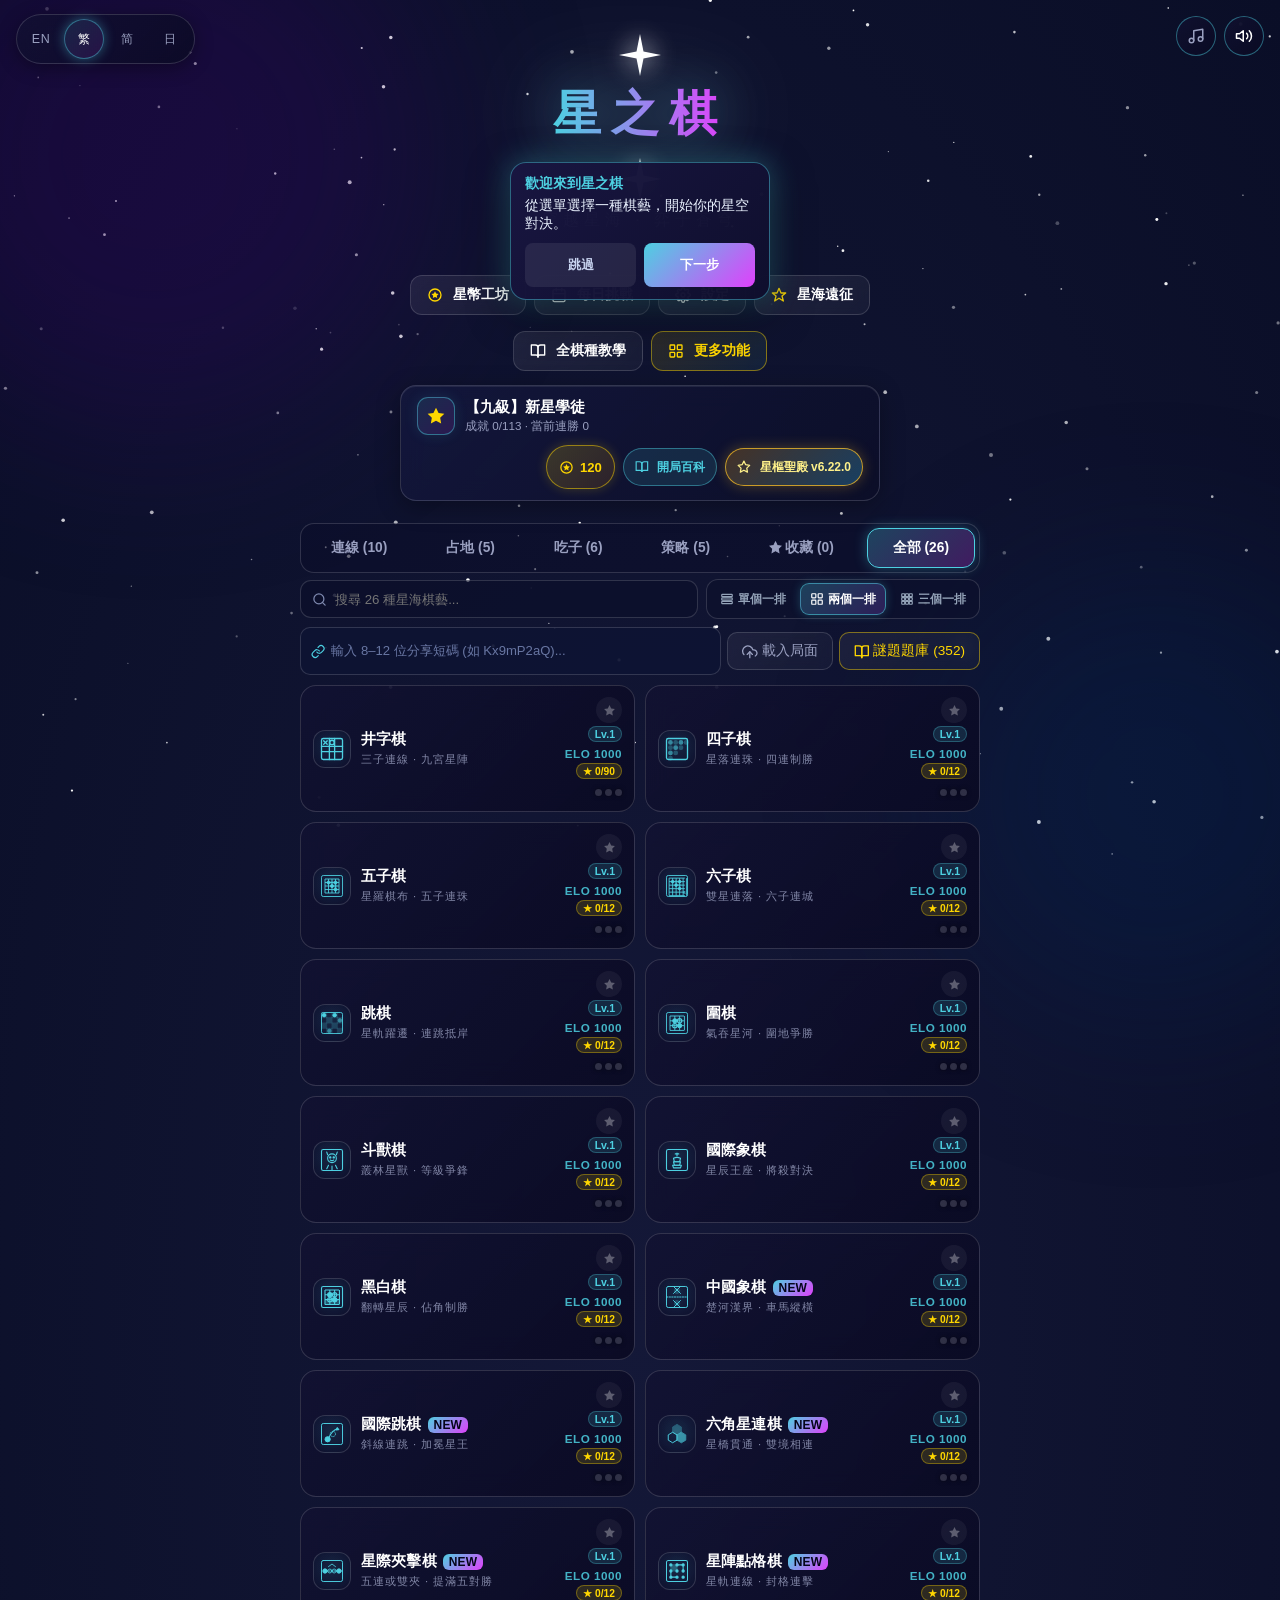
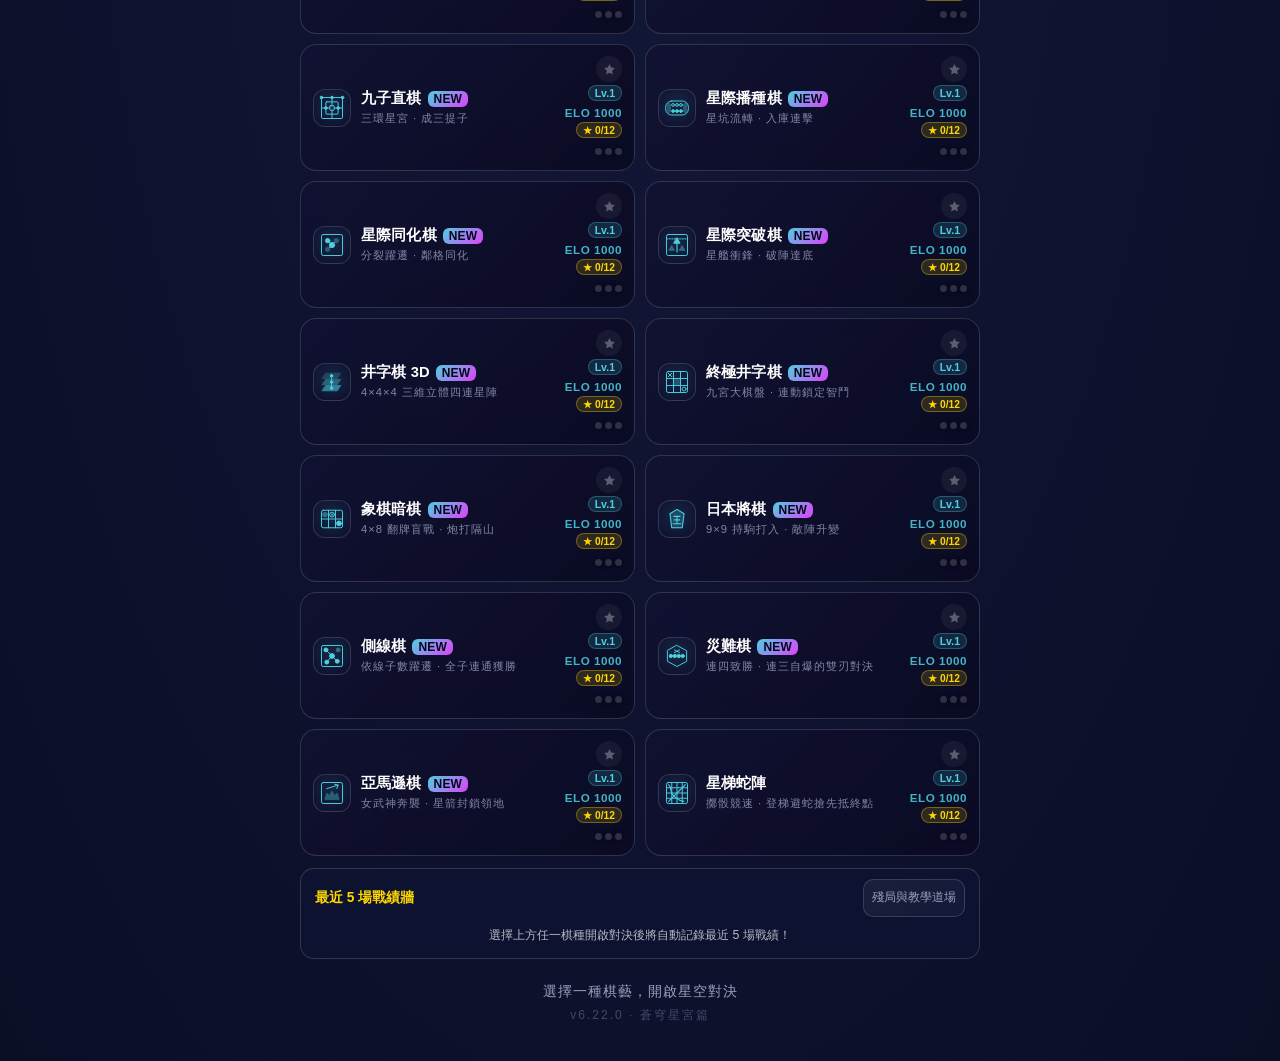
==== commit 324bc70b: "release: v6.22.0 分類對應修正、動態計數、UX/ARIA 改善與多語補齊 - 分類對齊連線/占地/吃子/策略，26 棋種各歸一類；分類/題庫/每日/星樞/搜尋計數改程式動態產生 - 音" ====
--- a/index.html
+++ b/index.html
@@ -12,11 +12,11 @@
 <meta name="apple-mobile-web-app-title" content="星之棋">
 <link rel="apple-touch-icon" href="data:image/svg+xml,%3Csvg xmlns='http://www.w3.org/2000/svg' viewBox='0 0 100 100'%3E%3Crect width='100' height='100' rx='20' fill='%2305051a'/%3E%3Cpath d='M50 15 L61 38 L86 40 L67 56 L73 81 L50 67 L27 81 L33 56 L14 40 L39 38 Z' fill='%234dd0e1'/%3E%3C/svg%3E">
 <link rel="manifest" href='data:application/json,%7B%22name%22%3A%22%E6%98%9F%E4%B9%8B%E6%A3%8B%22%2C%22short_name%22%3A%22%E6%98%9F%E4%B9%8B%E6%A3%8B%22%2C%22start_url%22%3A%22.%22%2C%22display%22%3A%22standalone%22%2C%22orientation%22%3A%22portrait%22%2C%22background_color%22%3A%22%2305051a%22%2C%22theme_color%22%3A%22%2305051a%22%2C%22icons%22%3A%5B%7B%22src%22%3A%22data:image/svg+xml,%253Csvg%2520xmlns%253D%2527http%253A//www.w3.org/2000/svg%2527%2520viewBox%253D%25270%25200%2520100%2520100%2527%253E%253Crect%2520width%253D%2527100%2527%2520height%253D%2527100%2527%2520rx%253D%252720%2527%2520fill%253D%2527%252305051a%2527/%253E%253Cpath%2520d%253D%2527M50%252015%2520L61%252038%2520L86%252040%2520L67%252056%2520L73%252081%2520L50%252067%2520L27%252081%2520L33%252056%2520L14%252040%2520L39%252038%2520Z%2527%2520fill%253D%2527%25234dd0e1%2527/%253E%253C/svg%3E%22%2C%22sizes%22%3A%22any%22%2C%22type%22%3A%22image/svg+xml%22%2C%22purpose%22%3A%22any%22%7D%5D%7D'>
-<title>星之棋 v6.21.0 · 蒼穹星宮篇</title>
+<title>星之棋 v6.22.0 · 蒼穹星宮篇</title>
 <link rel="icon" href="data:image/svg+xml,%3Csvg xmlns='http://www.w3.org/2000/svg' viewBox='0 0 100 100'%3E%3Crect width='100' height='100' rx='20' fill='%2305051a'/%3E%3Cpath d='M50 15 L61 38 L86 40 L67 56 L73 81 L50 67 L27 81 L33 56 L14 40 L39 38 Z' fill='%234dd0e1'/%3E%3C/svg%3E">
 <style>
 /* ===== style block 1 ===== */
-:root{--p1:#4dd0e1;--p1-glow:rgba(77,208,225,.4);--p1-soft:rgba(77,208,225,.12);--p1-border:rgba(77,208,225,.45);--p2:#e040fb;--p2-glow:rgba(224,64,251,.4);--p2-soft:rgba(224,64,251,.12);--p2-border:rgba(224,64,251,.35);--gold:#ffd700;--line:rgba(255,255,255,.15);--bg-deep:#0a0e27;--bg-mid:#141838;--title-from:#4dd0e1;--title-mid:#7ce8ff;--title-to:#e040fb;}body.theme-aurora{background:radial-gradient(ellipse at 30% 20%,#0d2a3a 0%,#051520 50%,#020a12 100%);--p1:#00e6a0;--p1-glow:rgba(0,230,160,.4);--p1-soft:rgba(0,230,160,.12);--p1-border:rgba(0,230,160,.45);--p2:#b366ff;--p2-glow:rgba(179,102,255,.4);--p2-soft:rgba(179,102,255,.12);--p2-border:rgba(179,102,255,.35);--line:rgba(0,230,160,.15);--bg-deep:#04181a;--bg-mid:#0a2a26;--title-from:#00ffaa;--title-mid:#aaffee;--title-to:#aa66ff;}body.theme-sunset{background:radial-gradient(ellipse at 70% 30%,#3a1510 0%,#200a08 50%,#120404 100%);--p1:#ffab40;--p1-glow:rgba(255,171,64,.4);--p1-soft:rgba(255,171,64,.12);--p1-border:rgba(255,171,64,.45);--p2:#ff5277;--p2-glow:rgba(255,82,119,.4);--p2-soft:rgba(255,82,119,.12);--p2-border:rgba(255,82,119,.35);--line:rgba(255,171,64,.15);--bg-deep:#1a0a08;--bg-mid:#2a120c;--title-from:#ffaa44;--title-mid:#ffddaa;--title-to:#ff5577;}body.theme-deepsea{background:radial-gradient(ellipse at 40% 60%,#0a2540 0%,#051530 50%,#020a1a 100%);--p1:#29d8ff;--p1-glow:rgba(41,216,255,.4);--p1-soft:rgba(41,216,255,.12);--p1-border:rgba(41,216,255,.45);--p2:#b388ff;--p2-glow:rgba(179,136,255,.4);--p2-soft:rgba(179,136,255,.12);--p2-border:rgba(179,136,255,.35);--line:rgba(41,216,255,.15);--bg-deep:#04122a;--bg-mid:#082040;--title-from:#00bfff;--title-mid:#87ceeb;--title-to:#1e90ff;}body.theme-lava{background:radial-gradient(ellipse at 50% 40%,#4a1010 0%,#2a0808 50%,#150404 100%);--p1:#ff9100;--p1-glow:rgba(255,145,0,.4);--p1-soft:rgba(255,145,0,.12);--p1-border:rgba(255,145,0,.45);--p2:#ff3d3d;--p2-glow:rgba(255,61,61,.4);--p2-soft:rgba(255,61,61,.12);--p2-border:rgba(255,61,61,.35);--line:rgba(255,145,0,.15);--bg-deep:#1a0606;--bg-mid:#2a0e08;--title-from:#ff6600;--title-mid:#ffaa00;--title-to:#ff3300;}body.theme-galaxy{background:radial-gradient(ellipse at 30% 70%,#1a0a3a 0%,#0d0525 50%,#050210 100%);--p1:#e879f9;--p1-glow:rgba(232,121,249,.4);--p1-soft:rgba(232,121,249,.12);--p1-border:rgba(232,121,249,.45);--p2:#7c83ff;--p2-glow:rgba(124,131,255,.4);--p2-soft:rgba(124,131,255,.12);--p2-border:rgba(124,131,255,.35);--line:rgba(232,121,249,.15);--bg-deep:#0d0620;--bg-mid:#1a0f3a;--title-from:#a855f7;--title-mid:#e879f9;--title-to:#6366f1;}body.theme-amethyst{background:radial-gradient(ellipse at 60% 30%,#2d1b4e 0%,#1a0f33 50%,#0d0820 100%);--p1:#d896ff;--p1-glow:rgba(216,150,255,.4);--p1-soft:rgba(216,150,255,.12);--p1-border:rgba(216,150,255,.45);--p2:#7c9eff;--p2-glow:rgba(124,158,255,.4);--p2-soft:rgba(124,158,255,.12);--p2-border:rgba(124,158,255,.35);--line:rgba(216,150,255,.15);--bg-deep:#120a2a;--bg-mid:#241548;--title-from:#c084fc;--title-mid:#f0abfc;--title-to:#818cf8;}*{margin:0;padding:0;box-sizing:border-box}body{font-family:'Segoe UI','PingFang TC','Microsoft JhengHei','Hiragino Kaku Gothic ProN','Yu Gothic','Meiryo',sans-serif;background:radial-gradient(ellipse at center,var(--bg-mid) 0%,var(--bg-deep) 100%);color:#fff;min-height:100vh;overflow-x:hidden}:focus-visible{outline:2px solid var(--p1);outline-offset:2px;border-radius:4px}#starfield{position:fixed;inset:0;z-index:0;pointer-events:none}.nebula{position:fixed;border-radius:50%;filter:blur(90px);opacity:.28;z-index:0;pointer-events:none}.n1{width:550px;height:550px;background:#3a0070;top:-120px;left:-120px;animation:d1 22s ease-in-out infinite alternate}.n2{width:450px;height:450px;background:#002a5c;bottom:-120px;right:-100px;animation:d2 26s ease-in-out infinite alternate}@keyframes d1{to{transform:translate(120px,60px)}}@keyframes d2{to{transform:translate(-90px,-70px)}}.lang-switch{position:fixed;top:calc(14px + env(safe-area-inset-top));left:calc(16px + env(safe-area-inset-left));z-index:50;display:flex;gap:3px;padding:4px;border-radius:999px;background:rgba(18,18,46,.6);border:1px solid var(--line);backdrop-filter:blur(10px);-webkit-backdrop-filter:blur(10px);box-shadow:0 4px 18px rgba(0,0,0,.35)}.lang-btn{min-width:40px;min-height:40px;height:auto;padding:0 9px;border:1px solid transparent;border-radius:999px;background:transparent;color:#9aa0c0;font-size:.78rem;cursor:pointer;letter-spacing:.5px;transition:all .2s;font-family:inherit;display:flex;align-items:center;justify-content:center}.lang-btn:hover{color:#fff;background:var(--p1-soft)}.lang-btn.active{color:#fff;border-color:var(--p1-border);background:linear-gradient(135deg,var(--p1-soft),var(--p2-soft));box-shadow:0 0 12px var(--p1-glow)}.screen{position:relative;z-index:1;display:flex;flex-direction:column;align-items:center;padding:24px 16px;min-height:100vh}.view{display:none;flex-direction:column;align-items:center;width:100%}.view.active{display:flex;animation:fadeIn .2s ease}@keyframes fadeIn{from{opacity:0;transform:translateY(8px)}to{opacity:1;transform:none}}.hero{display:flex;flex-direction:column;align-items:center;margin-top:10px}.spark{width:42px;height:42px;animation:sparkPulse 2.5s ease-in-out infinite}.spark-top{fill:#fff;filter:drop-shadow(0 0 12px rgba(255,255,255,.9));animation-delay:.3s}.spark-bottom{fill:#fff;filter:drop-shadow(0 0 12px rgba(255,255,255,.9));margin-top:6px;animation-delay:.6s}@keyframes sparkPulse{0%,100%{transform:scale(1) rotate(0deg);opacity:.85}50%{transform:scale(1.18) rotate(15deg);opacity:1}}.logo{font-size:3rem;letter-spacing:10px;margin:6px 0;background:linear-gradient(to right,var(--title-from),var(--title-to));-webkit-background-clip:text;background-clip:text;-webkit-text-fill-color:transparent;filter:drop-shadow(0 0 26px var(--p1-glow)) drop-shadow(0 0 12px rgba(255,255,255,.5));}.tagline{color:#9aa0c0;letter-spacing:5px;margin:10px 0 26px;animation:taglineFade 3s ease-in-out infinite}@keyframes taglineFade{0%,100%{opacity:.6}50%{opacity:1}}.card-list{width:100%;max-width:480px;display:flex;flex-direction:column;gap:14px}.game-card{display:flex;align-items:center;gap:16px;padding:15px 18px;border-radius:15px;cursor:pointer;border:1.5px solid var(--line);background:rgba(12,12,40,.6);transition:all .25s;position:relative;overflow:hidden;font:inherit;text-align:left;appearance:none;-webkit-appearance:none;width:100%}.game-card::before{content:'';position:absolute;top:0;left:-100%;width:100%;height:100%;background:linear-gradient(90deg,transparent,var(--p1-soft),transparent);transition:left .5s}.game-card:hover::before{left:100%}.game-card:hover{transform:translateY(-3px);border-color:var(--p1);box-shadow:0 8px 28px var(--p1-glow),0 0 12px var(--p1-soft)}.game-card:hover .gc-ico{transform:scale(1.08);box-shadow:0 0 16px var(--p1-glow)}.game-card:hover .gc-arrow{opacity:1;transform:translateX(4px)}.gc-ico{width:54px;height:54px;border-radius:12px;flex-shrink:0;overflow:hidden;transition:all .25s;background:radial-gradient(circle at 50% 42%,var(--p1-soft),rgba(13,13,43,.55));border:1px solid var(--line)}.gc-ico svg{width:100%;height:100%;display:block;padding:4px;color:var(--p1)}.gc-txt{flex:1}.gc-name{font-size:1.2rem;font-weight:700;margin-bottom:3px;transition:color .2s;color:#fff}.game-card:hover .gc-name{color:var(--p1)}.gc-desc{font-size:.82rem;color:#9aa0c0;letter-spacing:1px}.gc-arrow{color:var(--p1);font-size:1.3rem;opacity:.7;transition:all .25s}.gc-elo{font-size:.72rem;color:#ffd700;letter-spacing:.5px;opacity:.85;flex-shrink:0;align-self:flex-start;margin-top:2px}.foot-hint{color:#9aa0c0;font-size:.85rem;margin:20px 0 6px;letter-spacing:1px}.version-tag{color:#5a6080;font-size:.72rem;margin:0 0 12px;letter-spacing:2px;opacity:.7}.top-back{align-self:flex-start;display:inline-flex;align-items:center;gap:6px;background:rgba(18,18,46,.75);border:1px solid var(--line);border-radius:999px;color:#c8d4f0;font-size:.88rem;cursor:pointer;padding:7px 16px;min-height:38px;backdrop-filter:blur(10px);-webkit-backdrop-filter:blur(10px);box-shadow:0 4px 16px rgba(0,0,0,.3);transition:all .2s;font-family:inherit;margin-top:env(safe-area-inset-top)}.top-back:hover{color:#fff;border-color:var(--p1);background:var(--p1-soft);box-shadow:0 0 14px var(--p1-glow);transform:translateY(-1px)}.top-back:active{transform:translateY(0)}.game-top .top-back{padding:6px 14px;min-height:36px;font-size:.85rem;margin-top:0}.gen-head .top-back,.result-box .top-back{padding:5px 12px;min-height:32px;font-size:.82rem;margin:0}.view-title{font-size:1.6rem;margin:14px 0 26px;letter-spacing:2px;background:linear-gradient(135deg,var(--p1),var(--p2));-webkit-background-clip:text;background-clip:text;-webkit-text-fill-color:transparent}.select-cards{display:flex;gap:20px;flex-wrap:wrap;justify-content:center}.select-cards.three{gap:16px}.select-card{width:200px;padding:26px 18px;border-radius:16px;cursor:pointer;text-align:center;border:1.5px solid var(--line);background:rgba(12,12,40,.6);transition:all .25s;font:inherit;appearance:none;-webkit-appearance:none}.three .select-card{width:168px;padding:22px 14px}.select-card:hover{transform:translateY(-4px);border-color:var(--p1);box-shadow:0 10px 32px var(--p1-glow),0 0 14px var(--p1-soft)}.select-card:hover .sc-ico{transform:scale(1.1);filter:drop-shadow(0 0 8px var(--p1-glow))}.select-card:hover .sc-name{color:var(--p1)}.sc-ico{width:64px;height:64px;margin-bottom:12px;transition:all .25s}.select-card[data-mode="ai"] .sc-ico,.select-card[data-mode="pvp"] .sc-ico{color:var(--p1)}.select-card .c-p2{fill:var(--p2)}.diff-ico{width:48px;height:48px;margin-bottom:10px}.diff-ico circle,.diff-ico path{stroke:currentColor}.c-easy{color:var(--p1)}.c-normal{color:var(--gold)}.c-hard{color:var(--p2)}.sc-name{font-size:1.12rem;font-weight:700;margin-bottom:6px;color:#fff}.sc-desc{font-size:.78rem;color:#9aa0c0;letter-spacing:.5px}.diff-dots{display:flex;gap:5px;justify-content:center;margin-top:10px}.diff-dots i{width:7px;height:7px;border-radius:50%;background:currentColor}.diff-card[data-diff="easy"]{color:var(--p1)}.diff-card[data-diff="normal"]{color:var(--gold)}.diff-card[data-diff="hard"]{color:var(--p2)}.diff-card[data-diff="master"]{color:#ffd700;border-color:rgba(255,215,0,.4);background:linear-gradient(135deg,rgba(255,215,0,.08),rgba(255,140,0,.05))}.diff-card[data-diff="master"]:hover{border-color:#ffd700;box-shadow:0 8px 28px rgba(255,215,0,.25),0 0 16px rgba(255,215,0,.15)}.c-master{color:#ffd700}.diff-card .sc-name{color:#fff}.timer-mode-row{display:flex;align-items:center;justify-content:center;gap:10px;flex-wrap:wrap;margin-top:22px;padding:10px 16px;border-radius:14px;background:rgba(12,12,40,.6);border:1px solid var(--line)}.tm-label{font-size:.85rem;color:#9aa0c0;letter-spacing:1px;margin-right:4px}.tm-btn{min-height:38px;padding:7px 16px;border-radius:10px;cursor:pointer;font-size:.85rem;color:#9aa0c0;background:transparent;border:1.5px solid var(--line);transition:all .2s;font-family:inherit}.tm-btn:hover{color:var(--p1);border-color:var(--p1)}.tm-btn.is-on{color:#fff;border-color:var(--p1);background:linear-gradient(135deg,var(--p1-soft),var(--p2-soft));box-shadow:0 0 12px var(--p1-glow)}.game-top{display:flex;align-items:center;gap:14px;width:100%;max-width:560px;margin-bottom:14px}.game-h{flex:1;text-align:center;font-size:1.4rem;letter-spacing:3px;background:linear-gradient(135deg,var(--p1),var(--p2));-webkit-background-clip:text;background-clip:text;-webkit-text-fill-color:transparent}.game-h.replay-mode{background-image:linear-gradient(#ffd700,#ffaa00);-webkit-text-fill-color:transparent}.game-h.replay-mode::after{content:' · 回放中';font-size:.7em;opacity:.8;-webkit-text-fill-color:#ffd700;color:#ffd700}.mini-btn{min-height:36px;min-width:36px;padding:7px 14px;border-radius:9px;cursor:pointer;font-size:.85rem;color:#9aa0c0;background:transparent;border:1.5px solid var(--line);transition:all .2s;position:relative;overflow:hidden;font-family:inherit}.mini-btn::after{content:'';position:absolute;top:50%;left:50%;width:0;height:0;border-radius:50%;background:var(--p1-soft);transform:translate(-50%,-50%);transition:width .3s,height .3s}.mini-btn:hover::after{width:200px;height:200px}.mini-btn:hover{color:var(--p1);border-color:var(--p1);box-shadow:0 0 12px var(--p1-glow);transform:translateY(-1px)}.mini-btn:active{transform:translateY(0)}.gt-btns{display:flex;align-items:center;gap:8px}.mini-btn.is-disabled,.mini-btn:disabled{opacity:.38;cursor:not-allowed;pointer-events:none}.mini-btn.is-disabled:hover,.mini-btn:disabled:hover{color:#9aa0c0;border-color:var(--line)}.turn-pill{display:inline-flex;align-items:center;gap:9px;padding:9px 24px;border-radius:24px;border:1.5px solid var(--p1);color:#fff;font-size:1rem;margin-bottom:10px;box-shadow:0 0 12px var(--p1-glow)}.turn-pill.p2-turn{border-color:var(--p2);box-shadow:0 0 12px var(--p2-glow)}.turn-pill.p2-turn .pill-dot{background:var(--p2);box-shadow:0 0 8px var(--p2-glow)}.pill-dot{width:12px;height:12px;border-radius:50%;background:var(--p1);box-shadow:0 0 8px var(--p1-glow)}.diff-badge{font-size:.78rem;padding:4px 14px;border-radius:18px;background:var(--p2-soft);color:var(--p2);border:1px solid var(--p2-border);margin-bottom:14px}.eval-bar{position:relative;width:100%;max-width:320px;height:22px;margin:0 auto 12px;background:rgba(255,255,255,.06);border-radius:11px;overflow:hidden;border:1px solid var(--line);}.eval-fill{position:absolute;top:0;left:50%;width:0;height:100%;background:var(--p1);transition:all .4s ease;transform-origin:left;}.eval-fill.negative{left:auto;right:50%;background:var(--p2);}.eval-label{position:absolute;top:50%;left:50%;transform:translate(-50%,-50%);font-size:.7rem;font-weight:700;color:#fff;text-shadow:0 1px 3px rgba(0,0,0,.8);z-index:1;font-variant-numeric:tabular-nums;}.arrows{display:flex;gap:10px;margin-bottom:4px}.arrows i{width:75px;text-align:center;color:var(--p1-border);font-size:.9rem}.free-x.is-on{color:var(--p1);border-color:var(--p1);box-shadow:0 0 12px var(--p1-glow)}.free-o.is-on{color:var(--p2);border-color:var(--p2);box-shadow:0 0 12px var(--p2-glow)}.go-pass{padding:8px 22px;border-radius:10px;cursor:pointer;font-size:.9rem;color:var(--p1);background:var(--p1-soft);border:1.5px solid var(--p1-border);transition:all .25s}.go-pass:hover{background:var(--p1-glow);border-color:var(--p1);box-shadow:0 0 14px var(--p1-glow)}.board-box{position:relative;padding:18px;border-radius:16px;background:linear-gradient(135deg,rgba(28,18,60,.92),rgba(10,10,38,.92));border:1px solid var(--line);box-shadow:0 0 50px var(--p1-soft),inset 0 0 30px rgba(0,0,0,.5)}.board-viewport{position:relative;overflow:hidden;border-radius:8px;max-width:100%;line-height:0;touch-action:none;-webkit-user-select:none;user-select:none}#board{display:block;cursor:pointer;max-width:100%;height:auto;transform-origin:0 0;will-change:transform}.board-viewport.panning #board{cursor:grabbing}.zoom-bar{display:flex;align-items:center;justify-content:center;gap:16px;margin:12px 0 4px}.zoom-btn{width:40px;height:40px;min-width:40px;min-height:40px;border-radius:10px;font-size:1.25rem;line-height:1;cursor:pointer;color:var(--p1);background:rgba(28,18,60,.9);border:1px solid var(--line);box-shadow:0 0 14px var(--p1-soft);transition:.15s}.zoom-btn:hover:not(:disabled){border-color:var(--p1);box-shadow:0 0 18px var(--p1-glow)}.zoom-btn:active:not(:disabled){transform:scale(.93)}.zoom-btn:disabled{opacity:.35;cursor:not-allowed}.zoom-val{min-width:62px;text-align:center;font-variant-numeric:tabular-nums;color:var(--p1);letter-spacing:.5px}.thinking{display:none;position:absolute;top:50%;left:50%;transform:translate(-50%,-50%);z-index:10;background:rgba(0,0,0,.82);padding:14px 28px;border-radius:12px;color:var(--p1);border:1px solid var(--line)}.thinking.active{display:block}.thinking span{animation:blink 1s infinite}@keyframes blink{50%{opacity:.3}}.scoreboard{display:flex;margin-top:18px;border-radius:14px;overflow:hidden;border:1px solid var(--line);background:rgba(12,12,40,.7)}.sb-col{display:flex;flex-direction:column;align-items:center;gap:5px;padding:14px 30px;font-size:.82rem;color:#9aa0c0}.sb-col+.sb-col{border-left:1px solid var(--line)}.sb-col b{font-size:1.3rem;color:#fff}.sb-dot{width:10px;height:10px;border-radius:50%}.sb-dot.p1c{background:var(--p1);box-shadow:0 0 8px var(--p1-glow)}.sb-dot.p2c{background:var(--p2);box-shadow:0 0 8px var(--p2-glow)}.overlay{display:none;position:fixed;inset:0;background:rgba(0,0,0,.55);backdrop-filter:blur(6px);z-index:100;justify-content:center;align-items:center}.overlay.active{display:flex}.result-box{width:min(320px,92vw);background:linear-gradient(180deg,rgba(20,18,52,.97),rgba(12,12,36,.97));padding:30px 26px;border-radius:22px;text-align:center;border:1px solid var(--line);box-shadow:0 0 60px var(--p1-soft);animation:pop .4s ease-out}@keyframes pop{from{transform:scale(.6);opacity:0}to{transform:scale(1);opacity:1}}.result-ico{width:74px;height:74px;border-radius:50%;margin:0 auto 16px;display:flex;align-items:center;justify-content:center;background:linear-gradient(135deg,var(--p1) 0%,#38bdf8 36%,#a855f7 68%,var(--p2) 100%);box-shadow:0 0 26px var(--p1-glow)}.result-ico svg{width:36px;height:36px;fill:#fff;transition:fill .3s}.result-ico svg path{stroke:rgba(20,18,52,.35);stroke-width:1.1;stroke-linejoin:round}.result-ico.sparkle svg{animation:starSparkle 1.4s ease-in-out infinite;transform-box:fill-box;transform-origin:center}@keyframes starSparkle{0%,100%{transform:scale(1);filter:brightness(.95);opacity:.82}50%{transform:scale(1.2);filter:brightness(1.85);opacity:1}}.result-box h2{font-size:1.6rem;margin-bottom:8px}.result-sub{font-size:.82rem;color:#9aa0c0;margin-bottom:20px;letter-spacing:1px}.r-btn{width:100%;padding:13px;border:none;border-radius:12px;cursor:pointer;font-weight:700;font-size:.95rem;margin-bottom:12px;background:linear-gradient(135deg,var(--p1),var(--p2));color:#fff}.r-menu{background:rgba(255,255,255,.06);color:#fff;border:1.5px solid var(--line);margin-bottom:0}.r-menu:hover{border-color:var(--p1)}@media(max-width:640px){.logo{font-size:2rem;letter-spacing:5px}.spark{width:32px;height:32px}.select-card{width:150px;padding:20px 12px}.three .select-card{width:120px}.sb-col{padding:12px 18px}.board-box{padding:10px}.lang-switch{top:calc(10px + env(safe-area-inset-top));left:calc(10px + env(safe-area-inset-left));padding:3px}.lang-btn{min-width:36px;min-height:36px;padding:0 6px;font-size:.7rem}}.quest-entry{margin-top:30px;text-align:center}.qe-line{display:flex;align-items:center;gap:12px;color:var(--p1-border);margin-bottom:18px}.qe-line::before,.qe-line::after{content:"";flex:1;height:1px;background:linear-gradient(90deg,transparent,var(--p1-border),transparent)}.qe-mini{width:108px;height:108px;margin:0 auto 12px;display:grid;grid-template-columns:repeat(3,1fr);gap:4px;padding:8px;border-radius:14px;background:rgba(20,16,52,.7);border:1px solid var(--line);box-shadow:inset 0 0 18px rgba(0,0,0,.5)}.qe-mini i{border-radius:6px;background:var(--p1-soft)}.qe-mini i.x{background:linear-gradient(45deg,transparent 46%,var(--p1) 46%,var(--p1) 54%,transparent 54%),linear-gradient(-45deg,transparent 46%,var(--p1) 46%,var(--p1) 54%,transparent 54%)}.qe-mini i.o{border:3px solid var(--p2);background:transparent}.qe-progress{color:var(--p1);margin-bottom:14px;letter-spacing:1px}.qe-star{color:#ffd700;text-shadow:0 0 10px rgba(255,215,0,.6)}.qe-btns{display:flex;gap:14px;justify-content:center;flex-wrap:wrap}.qe-btn{padding:12px 26px;border-radius:12px;cursor:pointer;font-weight:700;font-size:.95rem;color:#fff;background:rgba(255,255,255,.07);border:1.5px solid var(--line);transition:.18s;font-family:inherit}.qe-btn:hover{border-color:var(--p1);box-shadow:0 0 18px var(--p1-glow)}.qe-btn.qe-main{background:linear-gradient(135deg,var(--p1),var(--p2));border:none}.qe-btn.qe-main:hover{box-shadow:0 0 22px var(--p1-glow)}.q-tabs{display:flex;gap:12px;justify-content:center;margin:14px 0 6px}.q-tab{padding:10px 26px;border-radius:12px;cursor:pointer;font-weight:700;color:var(--p1);background:rgba(255,255,255,.05);border:1.5px solid var(--line);transition:.18s;font-family:inherit}.q-tab.active{color:#fff;border-color:var(--p1);box-shadow:0 0 18px var(--p1-glow)}.q-progress-line{text-align:center;color:var(--p1);margin-bottom:14px}.q-list{max-width:560px;margin:0 auto;display:flex;flex-direction:column;gap:10px;padding-bottom:30px}.q-level{display:flex;gap:14px;align-items:center;padding:12px 16px;border-radius:14px;cursor:pointer;background:linear-gradient(135deg,rgba(28,18,60,.9),rgba(12,12,38,.9));border:1px solid var(--line);transition:.16s}.q-level.is-open:hover{border-color:var(--p1);box-shadow:0 0 18px var(--p1-glow);transform:translateX(3px)}.q-level.is-lock{opacity:.5;cursor:not-allowed}.ql-no{width:42px;height:42px;flex:0 0 42px;border-radius:50%;display:flex;align-items:center;justify-content:center;font-weight:800;color:#04121a;background:linear-gradient(135deg,var(--p1),var(--p2))}.is-lock .ql-no{background:rgba(255,255,255,.12);color:var(--p1)}.ql-body{flex:1;text-align:left}.ql-title{font-weight:700;color:#eaf2ff;margin-bottom:3px}.ql-desc{font-size:.76rem;color:#9aa0c0;margin-bottom:3px}.ql-stars{color:#ffd700;letter-spacing:2px;font-size:.85rem}.ck-settings{display:flex;gap:14px;justify-content:center;align-items:center;flex-wrap:wrap}.ck-settings label{display:flex;align-items:center;gap:6px;font-size:.82rem;color:#c8d4f0;cursor:pointer;user-select:none}.ck-settings input[type=checkbox]{width:16px;height:16px;accent-color:var(--p1);cursor:pointer}.ch-promo{display:flex;gap:10px;align-items:center;justify-content:center}.ch-promo span{font-size:.85rem;color:#c8d4f0}.promo-btn{width:44px;height:44px;border-radius:10px;border:1px solid var(--p1-border);background:rgba(10,14,40,.7);color:#eaf2ff;font-size:1.5rem;cursor:pointer;display:flex;align-items:center;justify-content:center;transition:all .15s}.promo-btn:hover{border-color:var(--p1);color:var(--p1);transform:scale(1.08)}.gk-fb{display:flex;align-items:center;gap:6px;font-size:.85rem;color:#c8d4f0;cursor:pointer;user-select:none}.gk-fb input[type=checkbox]{width:16px;height:16px;accent-color:var(--p1);cursor:pointer}.sound-toggle{position:fixed;top:calc(16px + env(safe-area-inset-top));right:calc(16px + env(safe-area-inset-right));z-index:100;width:40px;height:40px;min-width:40px;min-height:40px;border-radius:50%;border:1px solid var(--p1-border);background:rgba(10,14,40,.7);color:#eaf2ff;font-size:1rem;cursor:pointer;display:flex;align-items:center;justify-content:center;transition:all .15s;padding:0}.sound-toggle:hover{border-color:var(--p1);color:var(--p1)}.sound-toggle .ic{width:18px;height:18px;margin:0;display:flex;align-items:center;justify-content:center}.sound-toggle .ic svg{width:100%;height:100%;display:block}.hidden{display:none!important}.q-btn{margin-top:8px;padding:10px 22px;border-radius:12px;cursor:pointer;font-weight:700;font-size:.95rem;color:#fff;background:rgba(255,255,255,.07);border:1.5px solid var(--line);transition:all .2s;font-family:inherit;appearance:none;-webkit-appearance:none;min-height:44px}.q-btn:hover{border-color:var(--p1);color:var(--p1);box-shadow:0 0 18px var(--p1-glow);transform:translateY(-1px)}.q-btn:active{transform:translateY(0)}.q-btn:disabled{opacity:.4;cursor:not-allowed;pointer-events:none}.timer-bar{display:flex;align-items:center;justify-content:center;gap:10px;margin:6px 0;font-size:.95rem;font-variant-numeric:tabular-nums}.timer-p1{color:var(--p1);font-weight:600}.timer-p2{color:var(--p2);font-weight:600}.timer-sep{color:rgba(255,255,255,.3)}.replay-bar{display:flex;align-items:center;justify-content:center;gap:12px;margin:8px 0;padding:8px 16px;background:rgba(255,215,0,.08);border:1px solid rgba(255,215,0,.25);border-radius:10px}.replay-bar .mini-btn{color:#ffd700;border-color:rgba(255,215,0,.3)}.replay-bar .mini-btn:hover{color:#fff;border-color:#ffd700;box-shadow:0 0 10px rgba(255,215,0,.3)}.replay-pos{font-size:.9rem;color:#ffd700;font-weight:600;font-variant-numeric:tabular-nums;min-width:60px;text-align:center}.go-size{display:flex;align-items:center;gap:6px;margin-bottom:6px}.go-size span{color:rgba(255,255,255,.6);font-size:.85rem}.go-sz{padding:4px 8px;font-size:.8rem;opacity:.6}.go-sz.is-on{opacity:1;border-color:var(--p1);color:var(--p1)}.go-handicap{display:flex;align-items:center;gap:6px;margin-bottom:6px;flex-wrap:wrap}.go-handicap span{color:rgba(255,255,255,.6);font-size:.85rem}.go-hc{padding:4px 8px;font-size:.8rem;opacity:.6}.go-hc.is-on{opacity:1;border-color:var(--p2);color:var(--p2)}.go-sz:disabled,.go-hc:disabled,.go-sz.locked,.go-hc.locked{opacity:.4;cursor:not-allowed;filter:grayscale(1);border-color:var(--line);color:#9aa0c0;pointer-events:none}.go-sz:disabled:hover,.go-hc:disabled:hover,.go-sz.locked:hover,.go-hc.locked:hover{opacity:.4;cursor:not-allowed;border-color:var(--line);color:#9aa0c0;transform:none;box-shadow:none}#gkForbidden:disabled,#ckMultiJump:disabled,#ckLongJump:disabled{cursor:not-allowed;opacity:.45}.gk-fb:has(>#gkForbidden:disabled),.ck-settings label:has(>#ckMultiJump:disabled),.ck-settings label:has(>#ckLongJump:disabled){opacity:.4;cursor:not-allowed}.locked{opacity:.4!important;cursor:not-allowed!important;filter:grayscale(1);pointer-events:none}#btnToggleCoords.is-on,#btnCoachVision.is-on,#btnHeatmap.is-on{border-color:var(--p1);color:var(--p1);box-shadow:0 0 10px var(--p1-glow)}.elo-table{width:100%;border-collapse:collapse;font-size:.85rem;color:#cfd4ee}.elo-table th,.elo-table td{padding:5px 8px;text-align:left;border-bottom:1px solid rgba(255,255,255,.08)}.elo-table th{color:rgba(255,255,255,.6);font-weight:500}.rec-notes{font-size:.8rem;color:#9aa0c0;margin-top:2px;font-style:italic;word-break:break-word}.elo-fb{margin:2px;padding:3px 8px;font-size:.75rem;opacity:.6}.elo-fb.is-on{opacity:1;border-color:var(--p1);color:var(--p1)}.replay-spd{padding:3px 8px;font-size:.75rem;opacity:.6}.replay-spd.is-on{opacity:1;border-color:var(--p1);color:var(--p1)}.sc-list{display:flex;flex-direction:column;gap:6px;margin-top:6px}.sc-row{display:flex;align-items:center;gap:12px;font-size:.88rem;color:#cfd4ee}.sc-row kbd{background:rgba(255,255,255,.12);border:1px solid rgba(255,255,255,.2);border-bottom-width:2px;border-radius:6px;padding:2px 8px;font-family:monospace;font-size:.82rem;color:#fff;min-width:78px;text-align:center}.menu-actions{display:flex;justify-content:center;gap:10px;margin:10px 0}.ach-toast{position:fixed;top:20px;left:50%;transform:translateX(-50%) translateY(-80px);background:linear-gradient(135deg,rgba(20,25,60,.95),rgba(40,20,70,.95));border:1px solid #ffd700;border-radius:14px;padding:12px 22px;display:flex;align-items:center;gap:12px;z-index:9999;transition:transform .4s cubic-bezier(.34,1.56,.64,1);box-shadow:0 8px 30px rgba(255,215,0,.3)}.ach-toast.show{transform:translateX(-50%) translateY(0)}.ach-toast .ach-icon{font-size:1.8rem}.ach-toast .ach-text{color:#ffd700;font-weight:600;font-size:1rem}.ach-grid{display:grid;grid-template-columns:repeat(auto-fill,minmax(140px,1fr));gap:12px;margin-top:8px}.ach-card{background:rgba(15,20,50,.6);border:1px solid rgba(255,255,255,.1);border-radius:12px;padding:14px 10px;text-align:center;position:relative;opacity:.55;transition:all .3s}.ach-card.got{opacity:1;border-color:#ffd700;box-shadow:0 0 15px rgba(255,215,0,.2)}.ach-big{font-size:2.2rem;margin-bottom:6px}.ach-name{color:#fff;font-weight:600;font-size:.9rem;margin-bottom:4px}.ach-desc{color:rgba(255,255,255,.5);font-size:.75rem;line-height:1.3}.ach-date{color:#ffd700;font-size:.7rem;margin-top:6px}.ach-lock{position:absolute;top:8px;right:8px;font-size:.9rem;opacity:.6}.rec-list{display:flex;flex-direction:column;gap:8px;margin-top:8px;max-height:60vh;overflow-y:auto}.rec-item{display:grid;grid-template-columns:auto 1fr auto;gap:4px 12px;align-items:center;background:rgba(15,20,50,.5);border:1px solid rgba(255,255,255,.08);border-radius:10px;padding:10px 14px}.rec-item.starred{border-color:var(--p1);box-shadow:0 0 12px var(--p1-soft)}.rec-star{grid-row:1/span 3;display:flex;align-items:center}.rec-game{color:#fff;font-weight:600;font-size:1rem;grid-column:2}.rec-meta{color:rgba(255,255,255,.5);font-size:.8rem;grid-column:2}.rec-date{color:rgba(255,255,255,.35);font-size:.75rem;grid-column:2}.rec-notes{grid-column:2;color:rgba(255,255,255,.45);font-size:.78rem}.rec-result{font-weight:700;font-size:.9rem;align-self:center;grid-column:3;grid-row:1/span 3}.rec-win{color:var(--p1)}.rec-lose{color:var(--p2)}.rec-draw{color:#ffd700}.stat-grid{display:grid;grid-template-columns:repeat(auto-fill,minmax(100px,1fr));gap:10px;margin-top:8px}.stat-card{background:rgba(15,20,50,.6);border:1px solid rgba(255,255,255,.1);border-radius:10px;padding:14px 8px;text-align:center}.stat-num{font-size:1.6rem;font-weight:700;color:#fff;font-variant-numeric:tabular-nums}.stat-lbl{color:rgba(255,255,255,.5);font-size:.75rem;margin-top:4px}.stat-win .stat-num{color:var(--p1)}.stat-lose .stat-num{color:var(--p2)}.stat-draw .stat-num{color:#ffd700}.stat-elo .stat-num{color:#ffd700;font-size:1.8rem;text-shadow:0 0 12px rgba(255,215,0,.4)}.stat-ach .stat-num{color:#ffd700}.stat-pergame{margin-top:8px}.pg-row{display:flex;align-items:center;gap:10px;padding:6px 0}.pg-name{width:70px;color:rgba(255,255,255,.8);font-size:.85rem;flex-shrink:0}.pg-bar{flex:1;height:8px;background:rgba(255,255,255,.1);border-radius:4px;overflow:hidden}.pg-fill{display:block;height:100%;background:linear-gradient(90deg,var(--p1),var(--p2));border-radius:4px;transition:width .5s}.pg-pct{width:45px;text-align:right;color:rgba(255,255,255,.6);font-size:.8rem;font-variant-numeric:tabular-nums}*{-webkit-tap-highlight-color:transparent;-webkit-touch-callout:none;}button{min-height:44px;min-width:44px;touch-action:manipulation;}.q-btn{min-height:44px;padding:10px 18px;}.game-card{min-height:64px;}@media (max-width:640px){.logo{font-size:2.2rem;letter-spacing:6px;}.tagline{letter-spacing:3px;font-size:.85rem;margin:6px 0 16px;}.menu-actions{flex-wrap:wrap;gap:8px;}.menu-actions .q-btn{padding:8px 12px;font-size:.85rem;min-height:40px;}.card-list{gap:8px;}.game-card{padding:10px 12px;min-height:56px;}.gc-name{font-size:1rem;}.gc-desc{font-size:.75rem;}.gc-ico{width:40px;height:40px;}.lang-switch{gap:4px;}.lang-btn{padding:6px 10px;font-size:.8rem;min-height:36px;min-width:36px;}.sound-toggle{width:40px;height:40px;}.board-box{padding:8px;}#board{max-width:100%;height:auto !important;}.gt-btns{flex-wrap:wrap;gap:6px;}.gt-btns .q-btn{padding:8px 12px;font-size:.8rem;min-height:40px;}.timer-bar{font-size:.8rem;padding:6px 10px;}.replay-bar{padding:6px;gap:8px;}.ach-grid{grid-template-columns:repeat(auto-fill,minmax(110px,1fr));gap:8px;}.ach-card{padding:10px 6px;}.ach-big{font-size:1.8rem;}.stat-grid{grid-template-columns:repeat(auto-fill,minmax(80px,1fr));gap:8px;}.stat-card{padding:10px 6px;}.stat-num{font-size:1.3rem;}.rec-item{padding:8px 10px;}}@media (max-height:500px) and (orientation:landscape){.logo{font-size:1.6rem;letter-spacing:4px;margin:2px 0;}.tagline{display:none;}.hero{margin-bottom:6px;}.card-list{gap:6px;max-height:60vh;overflow-y:auto;}.game-card{padding:6px 10px;min-height:44px;}.gc-ico{width:32px;height:32px;}.gc-name{font-size:.9rem;}.gc-desc{display:none;}.menu-actions{margin:4px 0;}.menu-actions .q-btn{padding:6px 10px;font-size:.8rem;min-height:36px;}}body{padding-top:env(safe-area-inset-top);padding-bottom:env(safe-area-inset-bottom);padding-left:env(safe-area-inset-left);padding-right:env(safe-area-inset-right);}::-webkit-scrollbar{width:6px;height:6px;}::-webkit-scrollbar-thumb{background:rgba(255,255,255,.2);border-radius:3px;}::-webkit-scrollbar-track{background:transparent;}.ic{display:inline-flex;align-items:center;justify-content:center;width:1.15em;height:1.15em;vertical-align:middle;margin-right:.3em;}.ic svg{width:100%;height:100%;display:block;}.ic-gold{color:#ffd700;}.sound-toggle .ic{width:18px;height:18px;margin-right:0;color:#fff;}.ach-icon{display:inline-flex;align-items:center;justify-content:center;width:32px;height:32px;}.ach-icon .ic{width:100%;height:100%;margin-right:0;}.ach-big{display:flex;align-items:center;justify-content:center;width:40px;height:40px;margin:0 auto 6px;color:#ffd700;}.ach-big .ic{width:100%;height:100%;margin-right:0;}.ach-lock{display:flex;align-items:center;justify-content:center;width:18px;height:18px;color:rgba(255,255,255,.4);}.ach-lock .ic{width:100%;height:100%;margin-right:0;}.ql-no .ic{width:100%;height:100%;margin-right:0;color:rgba(255,255,255,.3);}.analysis-box{text-align:left;}.analysis-summary{font-size:15px;color:var(--p1);margin-bottom:8px;padding:8px 12px;background:var(--p1-soft);border-radius:8px;border-left:3px solid var(--p1);}.analysis-list{display:flex;flex-direction:column;gap:6px;}.analysis-item{display:flex;align-items:center;gap:10px;padding:6px 10px;border-radius:6px;font-size:13px;}.analysis-item.mistake{background:rgba(255,107,107,.1);border-left:3px solid #ff6b6b;}.analysis-item.best{background:var(--p1-soft);border-left:3px solid var(--p1);}.an-step{font-weight:bold;color:#fff;min-width:40px;}.an-desc{color:rgba(255,255,255,.7);}.rule-btn{display:inline-flex;align-items:center;gap:6px;margin:16px auto 0;padding:8px 20px;background:var(--p1-soft);border:1px solid var(--p1-border);border-radius:20px;color:var(--p1);font-size:14px;cursor:pointer;transition:all .2s;}.rule-btn:hover{background:var(--p1-glow);border-color:var(--p1);}.rule-btn .ic{width:16px;height:16px;}.rule-box{max-width:480px;}.rule-content{text-align:left;font-size:14px;line-height:1.8;color:rgba(255,255,255,.85);margin:12px 0 20px;padding:12px 16px;background:rgba(255,255,255,.04);border-radius:10px;max-height:50vh;overflow-y:auto;}.select-card[data-mode="spectate"] .sc-ico circle{fill:#ffd700;}.history-panel{margin-top:10px;border:1px solid var(--line);border-radius:12px;background:rgba(12,12,40,.5);overflow:hidden;max-width:560px;margin-left:auto;margin-right:auto;backdrop-filter:blur(8px);}.history-header{display:flex;align-items:center;gap:8px;padding:10px 16px;cursor:pointer;user-select:none;transition:background .2s;position:relative;}.history-header::after{content:'';position:absolute;bottom:0;left:0;right:0;height:1px;background:linear-gradient(90deg,transparent,var(--p1-border),transparent);}.history-header:hover{background:var(--p1-soft);}.history-header .ic{width:16px;height:16px;color:var(--p1);flex-shrink:0;}.history-header span:nth-child(2){flex:1;font-size:.9rem;color:#fff;font-weight:500;}.history-count{font-size:.75rem;color:#9aa0c0;background:rgba(255,255,255,.08);padding:2px 10px;border-radius:10px;font-weight:600;min-width:28px;text-align:center;}.history-list{display:none;max-height:220px;overflow-y:auto;padding:4px 8px 8px;}.history-panel.open .history-list{display:block;}.h-move{display:flex;align-items:center;gap:8px;padding:6px 10px;border-radius:8px;cursor:pointer;transition:all .15s;font-size:.85rem;border-left:2px solid transparent;}.h-move:nth-child(even){background:rgba(255,255,255,.02);}.h-move:hover{background:var(--p1-soft);transform:translateX(2px);}.h-move.current{background:var(--p1-glow);border-left-color:var(--p1);}.h-step{color:#6b7090;min-width:32px;font-size:.75rem;font-weight:600;font-variant-numeric:tabular-nums;}.h-player{font-size:.8rem;flex-shrink:0;}.p1mv .h-player{color:var(--p1);}.p2mv .h-player{color:var(--p2);}.h-note{color:#e0e4f0;font-family:'SF Mono','Consolas','Monaco',monospace;font-size:.8rem;flex:1;}.theme-hint{text-align:center;color:#9aa0c0;font-size:.9rem;margin:8px 0 20px;}.theme-grid{display:flex;flex-wrap:wrap;gap:16px;justify-content:center;max-width:600px;margin:0 auto;}.theme-card{position:relative;width:160px;padding:10px;border-radius:14px;border:1.5px solid var(--line);background:rgba(12,12,40,.5);cursor:pointer;transition:all .2s;}.theme-card:hover{transform:translateY(-3px);border-color:var(--p1);box-shadow:0 8px 24px var(--p1-glow);}.theme-card.active{border-color:#ffd700;box-shadow:0 0 16px rgba(255,215,0,.3);}.theme-card.previewing{border-color:var(--p1);box-shadow:0 0 16px var(--p1-glow);animation:themePulse 1.5s ease-in-out infinite;}@keyframes themePulse{0%,100%{box-shadow:0 0 12px var(--p1-glow)}50%{box-shadow:0 0 24px var(--p1)}}.theme-preview{width:100%;height:100px;border-radius:10px;overflow:hidden;position:relative;margin-bottom:8px;}.tp-title{position:absolute;top:12px;left:50%;transform:translateX(-50%);font-size:1rem;font-weight:700;letter-spacing:3px;-webkit-background-clip:text;background-clip:text;-webkit-text-fill-color:transparent;white-space:nowrap;}.tp-board{position:absolute;bottom:10px;left:50%;transform:translateX(-50%);display:grid;grid-template-columns:repeat(2,1fr);gap:3px;width:50px;height:50px;}.tp-cell{border-radius:3px;background:rgba(255,255,255,.1);}.theme-name{text-align:center;font-size:.85rem;color:#fff;}.theme-check{position:absolute;top:6px;right:8px;width:22px;height:22px;border-radius:50%;background:#ffd700;color:#000;font-size:.8rem;display:flex;align-items:center;justify-content:center;font-weight:bold;}.theme-check.preview-tag{width:auto;padding:2px 8px;border-radius:10px;background:var(--p1);color:#000;font-size:.7rem;}.q-sym{font-weight:bold;margin-left:6px;font-size:.85rem;}.q-excellent{color:var(--p1);text-shadow:0 0 8px var(--p1-glow);}.q-good{color:#66bb6a;}.q-mistake{color:#ffa726;}.q-blunder{color:#ef5350;text-shadow:0 0 8px rgba(239,83,80,.6);}.h-move.has-q{padding-right:28px;}.gen-box{width:min(560px,94vw);max-height:86vh;display:flex;flex-direction:column;padding:22px 22px 20px;text-align:left;}.gen-head{display:flex;align-items:center;justify-content:space-between;gap:10px;margin-bottom:10px;}.gen-head h2{font-size:1.15rem;margin:0;color:#fff;flex:1;text-align:center;overflow:hidden;text-overflow:ellipsis;white-space:nowrap;}.gen-head .top-back,.result-box .top-back{margin:0;padding:4px 8px;font-size:.88rem;flex-shrink:0;white-space:nowrap;}.gen-foot{display:flex;justify-content:center;margin-top:14px;flex-shrink:0;}.gen-foot .r-btn{max-width:240px;margin:0;}.gen-close{flex:none;width:34px;height:34px;border-radius:50%;border:1px solid var(--line);background:rgba(255,255,255,.06);color:#c8d4f0;cursor:pointer;display:flex;align-items:center;justify-content:center;transition:all .18s;}.gen-close:hover{background:var(--p1-soft);color:#fff;border-color:var(--p1);}.gen-close svg{width:18px;height:18px;}.gen-body{flex:1;min-height:0;overflow-y:auto;color:#eaf2ff;font-size:.9rem;line-height:1.6;padding-right:4px;}.gen-body h4{color:#fff;font-size:.95rem;margin:12px 0 6px;}.gen-body p{color:rgba(234,242,255,.85);}.gen-body::-webkit-scrollbar{width:8px;}.gen-body::-webkit-scrollbar-thumb{background:rgba(255,255,255,.18);border-radius:4px;}.hint-dot{position:fixed;z-index:200;width:18px;height:18px;border-radius:50%;background:radial-gradient(circle,#fff,var(--p1));box-shadow:0 0 14px var(--p1);animation:hintPulse 1.4s ease-in-out infinite;pointer-events:none;}@keyframes hintPulse{0%,100%{transform:scale(1);opacity:.9}50%{transform:scale(1.5);opacity:.5}}.guide-bubble{position:fixed;z-index:201;max-width:260px;background:linear-gradient(180deg,rgba(20,18,52,.98),rgba(12,12,36,.98));border:1px solid var(--p1-border);border-radius:14px;padding:12px 14px;color:#eaf2ff;font-size:.85rem;box-shadow:0 8px 30px rgba(0,0,0,.5);animation:pop .3s ease-out;}.guide-bubble .gb-title{font-weight:700;color:var(--p1);margin-bottom:4px;}.guide-bubble .gb-actions{display:flex;gap:8px;margin-top:10px;}.guide-bubble .gb-actions button{flex:1;padding:7px;border:none;border-radius:8px;cursor:pointer;font-size:.8rem;font-weight:700;}.gb-skip{background:rgba(255,255,255,.08);color:#c8d4f0;}.gb-next{background:linear-gradient(135deg,var(--p1),var(--p2));color:#fff;}.elo-chart-wrap{width:100%;background:rgba(10,14,40,.5);border:1px solid var(--line);border-radius:12px;padding:10px;margin:8px 0;}.elo-empty{text-align:center;color:#9aa0c0;padding:24px 0;}.rec-item.starred{border-color:var(--p1);box-shadow:0 0 12px var(--p1-soft);}.rec-fav{cursor:pointer;color:#666;font-size:1rem;margin-left:6px;}.rec-fav.on{color:#ffd700;text-shadow:0 0 8px rgba(255,215,0,.6);}.timer-ring{position:relative;width:34px;height:34px;display:inline-flex;align-items:center;justify-content:center;}.timer-ring svg{position:absolute;inset:0;width:34px;height:34px;transform:rotate(-90deg);}.timer-ring .ring-bg{fill:none;stroke:rgba(255,255,255,.12);stroke-width:3;}.timer-ring .ring-fg{fill:none;stroke:#4caf50;stroke-width:3;stroke-linecap:round;transition:stroke-dashoffset .4s linear,stroke .3s;}.timer-ring.timer-ring-yellow .ring-fg{stroke:#ffd700;}.timer-ring.timer-ring-red .ring-fg{stroke:#f44336;animation:timer-pulse 1s ease-in-out infinite;}.timer-bar.no-ring .timer-ring{display:none;}@keyframes timer-pulse{0%,100%{box-shadow:0 0 0 0 rgba(244,67,54,.55);}50%{box-shadow:0 0 0 6px rgba(244,67,54,0);}}.timer-bar{position:relative;}.elo-predict{margin-top:6px;font-size:.72rem;color:#9aa0c0;font-variant-numeric:tabular-nums;display:flex;gap:6px;justify-content:center;flex-wrap:wrap;}.elo-predict .ew{color:#4caf50;}.elo-predict .ed{color:#9aa0c0;}.elo-predict .el{color:#f44336;}.daily-badge{display:inline-block;margin-left:6px;font-size:.7rem;padding:1px 7px;border-radius:9px;background:linear-gradient(135deg,#ffd700,#ff9800);color:#221a00;font-weight:700;}.h-move .explain-btn{margin-left:4px;cursor:pointer;border:none;background:rgba(255,255,255,.08);color:#c8d4f0;border-radius:6px;font-size:.7rem;padding:0 5px;line-height:1.4;}.h-move .explain-btn:hover{background:var(--p1);color:#fff;}.explain-row{display:flex;justify-content:space-between;gap:10px;padding:3px 0;border-bottom:1px dashed rgba(255,255,255,.1);}.explain-tags{margin-top:8px;display:flex;gap:6px;flex-wrap:wrap;}.explain-tag{font-size:.72rem;padding:2px 8px;border-radius:8px;background:rgba(77,208,225,.15);color:#4dd0e1;}.pz-group{margin:6px 0;}.pz-group-title{font-size:.78rem;font-weight:700;color:#ffd700;margin:6px 0 2px;}.puzzle-item.solved{opacity:.6;}.puzzle-item.solved::after{content:' ✓';}.mini-btn:focus-visible,.q-btn:focus-visible,.select-card:focus-visible,.game-card:focus-visible,.tm-btn:focus-visible,.gb-actions button:focus-visible{outline:2px solid #ffd700;outline-offset:2px;}@media (prefers-reduced-motion:reduce){*{animation:none !important;transition:none !important;}.stars,.star{animation:none !important;}}.custom-row{margin:8px auto;max-width:420px;padding:10px 14px;border:1px solid #2a2a55;border-radius:12px;background:rgba(20,20,50,.5);}.custom-row.hidden{display:none;}.toggle-line{display:flex;flex-direction:column;gap:2px;cursor:pointer;}.toggle-desc{font-size:.72rem;color:#9aa0c0;}.custom-row-hint{font-size:.85rem;margin-bottom:6px;color:#cfd2ff;}.custom-row-ctrl{display:flex;align-items:center;gap:8px;font-size:.8rem;margin:4px 0;}.custom-row-ctrl input[type=range]{accent-color:#e040fb;}.set-seg{padding:4px 10px;font-size:.78rem;opacity:.6;}.set-seg.is-on{opacity:1;border-color:var(--p1,#4dd0e1);color:var(--p1,#4dd0e1);}.replay-commentary{min-height:38px;padding:6px 12px;background:rgba(10,10,36,.85);border-top:1px solid rgba(77,208,225,.2);font-size:.85rem;}.replay-commentary.hidden{display:none;}.theme-card-create{transition:transform .15s ease;}.theme-card-create:hover{transform:scale(1.03);}.ct-color{padding:2px;border:1px solid rgba(255,255,255,.2);border-radius:6px;background:transparent;}.meteor{position:fixed;width:2px;height:2px;background:#fff;border-radius:50%;z-index:1;pointer-events:none;opacity:0;}.meteor::before{content:'';position:absolute;top:0;left:0;width:80px;height:1px;background:linear-gradient(90deg,#fff,transparent);transform:translateX(-80px) rotate(-45deg);transform-origin:right;}@keyframes meteorFall{0%{opacity:0;transform:translate(0,0) rotate(-45deg)}10%{opacity:1}100%{opacity:0;transform:translate(-400px,400px) rotate(-45deg)}}.view.active{animation:slideIn .35s cubic-bezier(.16,1,.3,1)}@keyframes slideIn{from{opacity:0;transform:translateX(30px) scale(.98)}to{opacity:1;transform:none}}.view.leaving{animation:slideOut .25s ease forwards}@keyframes slideOut{from{opacity:1;transform:none}to{opacity:0;transform:translateX(-30px) scale(.98)}}.stagger-item{opacity:0;animation:staggerIn .5s cubic-bezier(.16,1,.3,1) forwards}@keyframes staggerIn{from{opacity:0;transform:translateY(20px) scale(.95)}to{opacity:1;transform:none}}.particle{position:absolute;width:6px;height:6px;border-radius:50%;pointer-events:none;z-index:10;}@keyframes particleBurst{0%{opacity:1;transform:translate(0,0) scale(1)}100%{opacity:0;transform:translate(var(--px),var(--py)) scale(0)}}.drop-ripple{position:absolute;border-radius:50%;pointer-events:none;z-index:5;border:2px solid var(--p1);}@keyframes dropRipple{0%{opacity:.8;transform:scale(.3)}100%{opacity:0;transform:scale(2.5)}}.result-box.win{animation:winPop .6s cubic-bezier(.34,1.56,.64,1)}@keyframes winPop{0%{transform:scale(.5) rotate(-5deg);opacity:0}60%{transform:scale(1.05) rotate(2deg)}100%{transform:scale(1) rotate(0);opacity:1}}.result-ico.win-glow{animation:winGlow 2s ease-in-out infinite}@keyframes winGlow{0%,100%{box-shadow:0 0 26px var(--p1-glow),0 0 50px var(--p1-glow)}50%{box-shadow:0 0 40px var(--p1),0 0 80px var(--p1-glow)}}.confetti{position:fixed;width:8px;height:8px;pointer-events:none;z-index:200;}@keyframes confettiFall{0%{opacity:1;transform:translateY(-20px) rotate(0deg)}100%{opacity:0;transform:translateY(100vh) rotate(720deg)}}.num-animate{display:inline-block;animation:numPop .4s cubic-bezier(.34,1.56,.64,1)}@keyframes numPop{0%{transform:scale(1)}50%{transform:scale(1.3)}100%{transform:scale(1)}}.btn-press:active{transform:scale(.95)!important;}.glow-pulse{animation:glowPulse 2s ease-in-out infinite}@keyframes glowPulse{0%,100%{box-shadow:0 0 12px var(--p1-glow)}50%{box-shadow:0 0 24px var(--p1),0 0 40px var(--p1-glow)}}.float-anim{animation:floatAnim 3s ease-in-out infinite}@keyframes floatAnim{0%,100%{transform:translateY(0)}50%{transform:translateY(-8px)}}.twinkle{animation:twinkle 2s ease-in-out infinite}@keyframes twinkle{0%,100%{opacity:.3;transform:scale(.8)}50%{opacity:1;transform:scale(1.2)}}.gradient-border{position:relative;background:linear-gradient(var(--bg-mid),var(--bg-deep)) padding-box;border:2px solid transparent;}.gradient-border::before{content:'';position:absolute;inset:-2px;border-radius:inherit;background:linear-gradient(135deg,var(--p1),var(--p2),var(--p1)) border-box;-webkit-mask:linear-gradient(#fff 0 0) padding-box,linear-gradient(#fff 0 0);-webkit-mask-composite:xor;mask-composite:exclude;animation:borderFlow 3s linear infinite;background-size:200% 200%;}@keyframes borderFlow{0%{background-position:0% 50%}50%{background-position:100% 50%}100%{background-position:0% 50%}}.tilt-card{transition:transform .3s cubic-bezier(.16,1,.3,1),box-shadow .3s;transform-style:preserve-3d;}.tilt-card:hover{transform:perspective(800px) rotateX(3deg) rotateY(-3deg) translateY(-4px);box-shadow:0 20px 40px rgba(0,0,0,.4),0 0 30px var(--p1-glow);}.sweep-light{position:relative;overflow:hidden;}.sweep-light::after{content:'';position:absolute;top:0;left:-100%;width:50%;height:100%;background:linear-gradient(90deg,transparent,rgba(255,255,255,.1),transparent);transform:skewX(-20deg);animation:sweepLight 3s ease-in-out infinite;}@keyframes sweepLight{0%{left:-100%}50%,100%{left:200%}}.shake{animation:shake .4s ease-in-out}@keyframes shake{0%,100%{transform:translateX(0)}20%{transform:translateX(-8px)}40%{transform:translateX(8px)}60%{transform:translateX(-5px)}80%{transform:translateX(5px)}}.progress-flow{background:linear-gradient(90deg,var(--p1),var(--p2),var(--p1));background-size:200% 100%;animation:progressFlow 2s linear infinite;}@keyframes progressFlow{0%{background-position:0% 0}100%{background-position:200% 0}}.board-glow{box-shadow:0 0 40px var(--p1-soft),0 0 80px var(--p1-soft),inset 0 0 30px rgba(0,0,0,.3);}.hover-preview{opacity:.4;animation:hoverPreview 1s ease-in-out infinite;}@keyframes hoverPreview{0%,100%{opacity:.3}50%{opacity:.6}}.thinking-dots span{display:inline-block;animation:thinkingBounce 1.4s ease-in-out infinite;}.thinking-dots span:nth-child(2){animation-delay:.2s}.thinking-dots span:nth-child(3){animation-delay:.4s}@keyframes thinkingBounce{0%,60%,100%{transform:translateY(0);opacity:.4}30%{transform:translateY(-6px);opacity:1}}.toast-slide{animation:toastSlide .4s cubic-bezier(.34,1.56,.64,1);}@keyframes toastSlide{from{opacity:0;transform:translateY(-30px) scale(.9)}to{opacity:1;transform:translateY(0) scale(1)}}.overlay.active{animation:overlayFade .3s ease;}@keyframes overlayFade{from{opacity:0}to{opacity:1}}::-webkit-scrollbar{width:8px;height:8px;}::-webkit-scrollbar-track{background:rgba(255,255,255,.05);border-radius:4px;}::-webkit-scrollbar-thumb{background:linear-gradient(135deg,var(--p1),var(--p2));border-radius:4px;}::-webkit-scrollbar-thumb:hover{background:linear-gradient(135deg,var(--p2),var(--p1));}::selection{background:var(--p1);color:#000;}.game-card{border-radius:16px;background:linear-gradient(135deg,rgba(18,18,50,.8),rgba(10,10,35,.9));backdrop-filter:blur(12px);-webkit-backdrop-filter:blur(12px);}.game-card:hover{box-shadow:0 12px 40px rgba(0,0,0,.4),0 0 24px var(--p1-glow),inset 0 1px 0 rgba(255,255,255,.1);}.select-card{border-radius:18px;background:linear-gradient(135deg,rgba(18,18,50,.8),rgba(10,10,35,.9));backdrop-filter:blur(12px);-webkit-backdrop-filter:blur(12px);}.select-card:hover{box-shadow:0 12px 40px rgba(0,0,0,.4),0 0 24px var(--p1-glow);}.q-btn{border-radius:12px;background:linear-gradient(135deg,rgba(255,255,255,.08),rgba(255,255,255,.04));border:1.5px solid var(--line);backdrop-filter:blur(8px);-webkit-backdrop-filter:blur(8px);transition:all .25s cubic-bezier(.16,1,.3,1);}.q-btn:hover{border-color:var(--p1);box-shadow:0 6px 20px var(--p1-glow),inset 0 1px 0 rgba(255,255,255,.1);transform:translateY(-2px);}.q-btn:active{transform:translateY(0) scale(.98);}.mini-btn{border-radius:10px;background:linear-gradient(135deg,rgba(255,255,255,.06),rgba(255,255,255,.03));backdrop-filter:blur(8px);-webkit-backdrop-filter:blur(8px);}.q-btn.qe-main,.r-btn{background:linear-gradient(135deg,var(--p1),var(--p2));box-shadow:0 4px 20px var(--p1-glow);position:relative;overflow:hidden;}.q-btn.qe-main::before,.r-btn::before{content:'';position:absolute;top:0;left:-100%;width:100%;height:100%;background:linear-gradient(90deg,transparent,rgba(255,255,255,.2),transparent);transition:left .5s;}.q-btn.qe-main:hover::before,.r-btn:hover::before{left:100%;}.game-top{background:linear-gradient(135deg,rgba(18,18,50,.6),rgba(10,10,35,.7));border-radius:16px;padding:12px 16px;border:1px solid var(--line);backdrop-filter:blur(12px);-webkit-backdrop-filter:blur(12px);}.scoreboard{border-radius:16px;background:linear-gradient(135deg,rgba(18,18,50,.6),rgba(10,10,35,.7));backdrop-filter:blur(12px);-webkit-backdrop-filter:blur(12px);box-shadow:0 4px 20px rgba(0,0,0,.3);}.turn-pill{background:linear-gradient(135deg,rgba(18,18,50,.8),rgba(10,10,35,.9));backdrop-filter:blur(12px);-webkit-backdrop-filter:blur(12px);}.board-box{border-radius:20px;background:linear-gradient(135deg,rgba(18,18,50,.5),rgba(10,10,35,.7));border:1px solid var(--line);backdrop-filter:blur(12px);-webkit-backdrop-filter:blur(12px);box-shadow:0 8px 40px rgba(0,0,0,.4),0 0 30px var(--p1-soft);}.history-panel{border-radius:16px;background:linear-gradient(135deg,rgba(18,18,50,.6),rgba(10,10,35,.7));backdrop-filter:blur(12px);-webkit-backdrop-filter:blur(12px);}.result-box{background:linear-gradient(180deg,rgba(25,22,65,.98),rgba(15,15,45,.98));border:1px solid rgba(255,255,255,.1);box-shadow:0 20px 60px rgba(0,0,0,.5),0 0 60px var(--p1-soft);}.lang-switch{background:linear-gradient(135deg,rgba(18,18,50,.7),rgba(10,10,35,.8));backdrop-filter:blur(12px);-webkit-backdrop-filter:blur(12px);}.sound-toggle{background:linear-gradient(135deg,rgba(18,18,50,.7),rgba(10,10,35,.8));backdrop-filter:blur(12px);-webkit-backdrop-filter:blur(12px);}.view-title{text-shadow:0 0 30px var(--p1-glow);}.logo{filter:drop-shadow(0 0 26px var(--p1-glow)) drop-shadow(0 0 50px rgba(255,255,255,.3));}.diff-card{border-radius:16px;background:linear-gradient(135deg,rgba(18,18,50,.8),rgba(10,10,35,.9));backdrop-filter:blur(12px);-webkit-backdrop-filter:blur(12px);}.diff-card:hover{box-shadow:0 12px 40px rgba(0,0,0,.4),0 0 24px var(--p1-glow);}.timer-mode-row{border-radius:16px;background:linear-gradient(135deg,rgba(18,18,50,.6),rgba(10,10,35,.7));backdrop-filter:blur(12px);-webkit-backdrop-filter:blur(12px);}.q-level{border-radius:14px;background:linear-gradient(135deg,rgba(28,18,60,.9),rgba(12,12,38,.9));backdrop-filter:blur(8px);-webkit-backdrop-filter:blur(8px);}.theme-card{border-radius:16px;background:linear-gradient(135deg,rgba(18,18,50,.7),rgba(10,10,35,.8));backdrop-filter:blur(12px);-webkit-backdrop-filter:blur(12px);}.ach-card{border-radius:14px;background:linear-gradient(135deg,rgba(18,18,50,.7),rgba(10,10,35,.8));backdrop-filter:blur(8px);-webkit-backdrop-filter:blur(8px);}.stat-card{border-radius:14px;background:linear-gradient(135deg,rgba(18,18,50,.7),rgba(10,10,35,.8));backdrop-filter:blur(8px);-webkit-backdrop-filter:blur(8px);}.rec-item{border-radius:12px;background:linear-gradient(135deg,rgba(18,18,50,.5),rgba(10,10,35,.6));backdrop-filter:blur(8px);-webkit-backdrop-filter:blur(8px);}.guide-bubble{border-radius:16px;background:linear-gradient(135deg,rgba(25,22,65,.98),rgba(15,15,45,.98));border:1px solid var(--p1-border);box-shadow:0 12px 40px rgba(0,0,0,.5),0 0 30px var(--p1-glow);}.puzzle-item{border-radius:12px;background:linear-gradient(135deg,rgba(18,18,50,.6),rgba(10,10,35,.7));backdrop-filter:blur(8px);-webkit-backdrop-filter:blur(8px);transition:all .2s;}.puzzle-item:hover{border-color:var(--p1);box-shadow:0 6px 20px var(--p1-glow);transform:translateX(4px);}.custom-row{border-radius:14px;background:linear-gradient(135deg,rgba(20,20,50,.7),rgba(10,10,35,.8));backdrop-filter:blur(8px);-webkit-backdrop-filter:blur(8px);border:1px solid var(--line);}.analysis-summary{border-radius:12px;background:linear-gradient(135deg,rgba(18,18,50,.7),rgba(10,10,35,.8));backdrop-filter:blur(8px);-webkit-backdrop-filter:blur(8px);}.modal-box{border-radius:20px;background:linear-gradient(180deg,rgba(25,22,65,.98),rgba(15,15,45,.98));border:1px solid rgba(255,255,255,.1);box-shadow:0 20px 60px rgba(0,0,0,.5);backdrop-filter:blur(20px);-webkit-backdrop-filter:blur(20px);}@media(max-width:640px){.game-card{padding:12px 14px;}.gc-ico{width:44px;height:44px;}.gc-name{font-size:1.05rem;}.board-box{padding:8px;}.game-top{padding:10px 12px;}.scoreboard{border-radius:14px;}.sb-col{padding:10px 16px;}}@media(orientation:landscape) and (max-height:500px){.game-top{padding:8px 12px;margin-bottom:8px;}.board-box{padding:6px;}.scoreboard{margin-top:10px;}.sb-col{padding:8px 20px;}}.menu-actions{display:flex;flex-wrap:wrap;justify-content:center;gap:10px;margin-bottom:28px;max-width:520px;}.menu-actions .q-btn{display:inline-flex;align-items:center;gap:6px;padding:10px 16px;font-size:.85rem;min-height:40px;}.menu-actions .q-btn .ic{width:16px;height:16px;}.menu-actions .q-btn .ic svg{width:100%;height:100%;}.daily-badge{margin-left:4px;background:#ff4757;color:#fff;font-size:.65rem;padding:1px 6px;border-radius:10px;font-weight:700;}.game-card{border-radius:16px;padding:14px 18px;}.gc-ico{border-radius:12px;}.game-top{display:flex;align-items:center;gap:10px;padding:12px 16px;margin-bottom:14px;width:100%;max-width:600px;}.top-back{padding:8px 10px;font-size:.9rem;}.game-h{flex:1;text-align:center;font-size:1.25rem;letter-spacing:2px;}.gt-btns{display:flex;gap:6px;flex-wrap:wrap;justify-content:flex-end;}.gt-btns .mini-btn{padding:6px 10px;font-size:.78rem;}.scoreboard{max-width:420px;border-radius:16px;}.sb-col{padding:14px 18px;}.sb-col b{font-size:1.4rem;font-variant-numeric:tabular-nums;}.history-panel{max-width:560px;border-radius:14px;}.history-header{padding:10px 16px;}.history-count{margin-left:auto;background:var(--p1-soft);color:var(--p1);padding:2px 10px;border-radius:10px;font-size:.75rem;font-weight:700;}.result-box{border-radius:20px;}.r-btn{border-radius:12px;}.primary-btn{padding:11px 20px;border:none;border-radius:12px;cursor:pointer;font-weight:700;font-size:.92rem;color:#fff;background:linear-gradient(135deg,var(--p1),var(--p2));box-shadow:0 4px 18px var(--p1-glow);transition:all .22s cubic-bezier(.16,1,.3,1);font-family:inherit;min-height:42px;display:inline-flex;align-items:center;justify-content:center;gap:6px;}.primary-btn:hover{transform:translateY(-2px);box-shadow:0 8px 24px var(--p1-glow);}.primary-btn:active{transform:translateY(0) scale(.98);}.hero-rank-bar{width:100%;max-width:480px;display:flex;align-items:center;justify-content:space-between;flex-wrap:wrap;gap:10px 12px;padding:11px 16px;margin:0 0 14px;border-radius:16px;background:linear-gradient(135deg,rgba(20,24,62,.82),rgba(12,14,40,.9));border:1px solid var(--line);backdrop-filter:blur(12px);-webkit-backdrop-filter:blur(12px);box-shadow:0 6px 24px rgba(0,0,0,.32),inset 0 1px 0 rgba(255,255,255,.08);}.hrb-left{display:flex;align-items:center;gap:10px;min-width:0;flex:1 1 170px;}.hrb-badge{width:38px;height:38px;border-radius:11px;flex-shrink:0;display:flex;align-items:center;justify-content:center;background:linear-gradient(135deg,var(--p1-soft),var(--p2-soft));border:1px solid var(--p1-border);color:#ffd700;box-shadow:0 0 14px var(--p1-soft);}.hrb-badge svg{width:20px;height:20px;}.hrb-info{display:flex;flex-direction:column;gap:2px;min-width:0;flex:1;}.hrb-title{font-size:.92rem;font-weight:700;color:#fff;display:flex;align-items:center;flex-wrap:wrap;gap:4px 6px;}.hrb-elo{font-size:.76rem;color:#ffd700;font-weight:700;padding:1px 7px;border-radius:999px;background:rgba(255,215,0,.12);border:1px solid rgba(255,215,0,.3);white-space:nowrap;flex-shrink:0;}.hrb-sub{font-size:.73rem;color:#9aa0c0;white-space:nowrap;overflow:hidden;text-overflow:ellipsis;}.hrb-right{display:flex;align-items:center;gap:8px;flex-shrink:0;margin-left:auto;}body.hide-elo .hrb-elo,body.hide-elo .gc-elo,body.hide-elo .elo-predict,body.hide-elo .elo-only,body.hide-elo .stat-elo{display:none!important;}.hrb-pill{padding:5px 11px;border-radius:999px;font-size:.75rem;font-weight:700;color:var(--p1);background:var(--p1-soft);border:1px solid var(--p1-border);cursor:pointer;transition:all .2s;display:inline-flex;align-items:center;gap:5px;min-height:32px;}.hrb-pill:hover{background:var(--p1-glow);color:#fff;transform:translateY(-1px);}.menu-cat-tabs{width:100%;max-width:480px;display:flex;gap:6px;justify-content:center;flex-wrap:wrap;margin:0 0 14px;padding:4px;border-radius:14px;background:rgba(12,14,42,.55);border:1px solid var(--line);}.cat-tab{flex:1;min-width:68px;min-height:34px;padding:6px 10px;border-radius:10px;border:1px solid transparent;background:transparent;color:#9aa0c0;font-size:.8rem;font-weight:600;cursor:pointer;transition:all .2s;font-family:inherit;white-space:nowrap;}.cat-tab:hover{color:#fff;background:var(--p1-soft);}.cat-tab.active{color:#fff;border-color:var(--p1-border);background:linear-gradient(135deg,var(--p1-soft),var(--p2-soft));box-shadow:0 0 12px var(--p1-soft);}.game-card.cat-hidden{display:none!important;}.gc-badge{display:inline-block;font-size:.64rem;font-weight:700;padding:1px 6px;border-radius:6px;margin-left:6px;vertical-align:middle;background:linear-gradient(135deg,var(--p1),var(--p2));color:#05051a;}.more-tools-drawer{width:100%;max-width:600px;display:none;flex-wrap:wrap;align-items:center;justify-content:center;gap:8px;padding:10px 14px;margin:-6px 0 12px;border-radius:14px;background:linear-gradient(135deg,rgba(18,20,56,.88),rgba(10,12,36,.92));border:1px solid var(--p1-border);backdrop-filter:blur(12px);-webkit-backdrop-filter:blur(12px);box-shadow:0 8px 26px rgba(0,0,0,.38);animation:fadeIn .18s ease;}.more-tools-drawer.open{display:flex;}.more-tools-drawer .mini-btn{display:inline-flex;align-items:center;gap:5px;padding:6px 11px;font-size:.8rem;}#btnMoreTools.is-on{border-color:var(--p1);color:var(--p1);box-shadow:0 0 12px var(--p1-glow);}.sandbox-bar{width:100%;max-width:560px;display:none;align-items:center;justify-content:center;flex-wrap:wrap;gap:8px;padding:8px 14px;margin:0 0 10px;border-radius:13px;background:linear-gradient(135deg,rgba(255,215,0,.1),rgba(77,208,225,.1));border:1px solid rgba(255,215,0,.45);}.sandbox-bar.active{display:flex;}.sbx-tag{font-size:.8rem;font-weight:700;color:#ffd700;margin-right:4px;}.sbx-btn{padding:5px 12px;min-height:32px;font-size:.78rem;border-radius:8px;cursor:pointer;background:rgba(12,14,40,.8);color:#cfd4ee;border:1px solid var(--line);font-family:inherit;transition:all .18s;}.sbx-btn.is-on{border-color:#ffd700;color:#ffd700;box-shadow:0 0 10px rgba(255,215,0,.3);}.persona-row{display:flex;align-items:center;justify-content:center;gap:8px;flex-wrap:wrap;margin-top:14px;padding:10px 14px;border-radius:14px;background:linear-gradient(135deg,rgba(18,18,50,.6),rgba(10,10,35,.7));border:1px solid var(--line);max-width:560px;}.persona-btn{min-height:36px;padding:6px 13px;border-radius:10px;cursor:pointer;font-size:.82rem;color:#9aa0c0;background:transparent;border:1.5px solid var(--line);transition:all .2s;font-family:inherit;display:inline-flex;align-items:center;gap:5px;}.persona-btn:hover{color:var(--p1);border-color:var(--p1);}.persona-btn.is-on{color:#fff;border-color:var(--p1);background:linear-gradient(135deg,var(--p1-soft),var(--p2-soft));box-shadow:0 0 12px var(--p1-glow);}.odyssey-stage-bar{display:flex;align-items:center;justify-content:space-between;gap:6px;margin:10px 0 14px;padding:10px 12px;border-radius:12px;background:rgba(12,14,42,.7);border:1px solid var(--line);}.ody-node{width:30px;height:30px;border-radius:50%;display:flex;align-items:center;justify-content:center;font-size:.78rem;font-weight:700;border:1.5px solid var(--line);color:#9aa0c0;background:rgba(255,255,255,.04);}.ody-node.done{border-color:#4dd0e1;background:rgba(77,208,225,.2);color:#fff;}.ody-node.cur{border-color:#ffd700;background:rgba(255,215,0,.22);color:#ffd700;box-shadow:0 0 12px rgba(255,215,0,.4);}.blessing-grid{display:grid;grid-template-columns:repeat(auto-fit,minmax(145px,1fr));gap:10px;margin:10px 0;}.blessing-card{padding:12px 10px;border-radius:12px;border:1.5px solid var(--line);background:rgba(16,20,54,.75);cursor:pointer;text-align:center;transition:all .2s;}.blessing-card:hover,.blessing-card.selected{border-color:#ffd700;box-shadow:0 0 16px rgba(255,215,0,.28);transform:translateY(-2px);}.blessing-title{font-weight:700;color:#ffd700;font-size:.9rem;margin-bottom:4px;}.blessing-desc{font-size:.76rem;color:#c8d4f0;line-height:1.35;}.mission-card{display:flex;align-items:center;justify-content:space-between;gap:12px;padding:11px 14px;border-radius:12px;background:rgba(16,20,54,.65);border:1px solid var(--line);margin-bottom:8px;}.mission-card.done{border-color:#4dd0e1;background:rgba(77,208,225,.1);}.mission-bar{width:100%;height:6px;background:rgba(255,255,255,.1);border-radius:3px;overflow:hidden;margin-top:5px;}.mission-fill{height:100%;background:linear-gradient(90deg,var(--p1),var(--p2));border-radius:3px;transition:width .35s;}.select-card{border-radius:16px;}.diff-card{border-radius:16px;}.q-level{border-radius:12px;}.theme-card{border-radius:16px;}.turn-pill{transition:border-color .3s ease,box-shadow .3s ease,transform .25s cubic-bezier(.34,1.56,.64,1);}.turn-pill.turn-switch-pop{animation:turnPillPop .36s cubic-bezier(.34,1.56,.64,1);}@keyframes turnPillPop{0%{transform:scale(.92)}55%{transform:scale(1.06)}100%{transform:scale(1)}}.turn-pill .pill-dot{animation:pillDotPulse 2s ease-in-out infinite;}@keyframes pillDotPulse{0%,100%{transform:scale(1);opacity:.9}50%{transform:scale(1.28);opacity:1}}.board-box.board-enter{animation:boardEnterAnim .45s cubic-bezier(.16,1,.3,1);}@keyframes boardEnterAnim{0%{opacity:0;transform:scale(.94) translateY(12px)}100%{opacity:1;transform:scale(1) translateY(0)}}.board-box.check-shake{animation:checkShakeAnim .42s cubic-bezier(.36,.07,.19,.97);}@keyframes checkShakeAnim{0%,100%{transform:translate(0,0)}18%{transform:translate(-6px,2px)}36%{transform:translate(6px,-2px)}54%{transform:translate(-4px,-2px)}72%{transform:translate(4px,2px)}}.gc-ico svg{transition:transform .35s cubic-bezier(.34,1.56,.64,1);}.game-card:hover .gc-ico svg{transform:scale(1.12) rotate(3deg);}#view-diff .diff-card{position:relative;padding:18px 16px 36px;min-height:92px;display:flex;flex-direction:column;align-items:center;justify-content:center;transition:all .25s cubic-bezier(.16,1,.3,1);}#view-diff .diff-card .sc-name{font-size:1.25rem;margin-bottom:0;letter-spacing:2px;}#view-diff .diff-card .diff-ico,#view-diff .diff-card .sc-desc,#view-diff .diff-card .diff-dots,#view-diff .diff-card .elo-predict{display:none !important;}#view-diff.diff-expanded .diff-card,#view-diff .diff-card.card-expanded{padding:22px 14px 38px;}#view-diff.diff-expanded .diff-card .sc-name,#view-diff .diff-card.card-expanded .sc-name{margin-bottom:6px;}#view-diff.diff-expanded .diff-card .diff-ico,#view-diff .diff-card.card-expanded .diff-ico{display:block !important;}#view-diff.diff-expanded .diff-card .sc-desc,#view-diff .diff-card.card-expanded .sc-desc{display:block !important;}#view-diff.diff-expanded .diff-card .diff-dots,#view-diff .diff-card.card-expanded .diff-dots{display:flex !important;}#view-diff.diff-expanded .diff-card .elo-predict,#view-diff .diff-card.card-expanded .elo-predict{display:flex !important;}.diff-more-btn{position:absolute;bottom:6px;left:50%;transform:translateX(-50%);padding:2px 10px;min-height:22px;min-width:44px;border-radius:999px;border:1px solid rgba(255,255,255,.15);background:rgba(255,255,255,.06);color:#9aa0c0;font-size:.7rem;cursor:pointer;display:inline-flex;align-items:center;justify-content:center;gap:3px;transition:all .2s;font-family:inherit;}.diff-more-btn:hover{color:#fff;border-color:var(--p1);background:var(--p1-soft);}#view-diff:not(.diff-expanded) #timerModeGroup,#view-diff:not(.diff-expanded) #personaGroup{display:none !important;}.diff-expand-bar{display:flex;justify-content:center;gap:10px;margin-top:16px;flex-wrap:wrap;}.diff-expand-toggle{display:inline-flex;align-items:center;gap:6px;padding:8px 18px;min-height:36px;border-radius:999px;border:1px solid var(--p1-border);background:var(--p1-soft);color:var(--p1);font-size:.82rem;cursor:pointer;transition:all .2s;font-family:inherit;}.diff-expand-toggle:hover{background:var(--p1-glow);color:#fff;}.diff-badge{cursor:pointer;user-select:none;display:inline-flex;align-items:center;gap:6px;transition:all .2s;}.diff-badge:hover{border-color:var(--p1);box-shadow:0 0 10px var(--p1-soft);}.diff-badge .db-arrow{font-size:.72rem;opacity:.75;}.diff-badge .db-extra{display:none;color:#cfd4ee;font-size:.74rem;padding-left:6px;border-left:1px solid rgba(255,255,255,.2);}.diff-badge.is-expanded .db-extra{display:inline;}.rule-box{width:min(620px,95vw) !important;max-width:620px !important;max-height:88vh;display:flex;flex-direction:column;}.tut-game-tabs{display:flex;gap:6px;overflow-x:auto;padding:6px 2px 10px;margin-bottom:6px;border-bottom:1px solid var(--line);}.tut-game-tab{flex-shrink:0;padding:5px 12px;min-height:32px;border-radius:999px;border:1px solid var(--line);background:rgba(255,255,255,.05);color:#9aa0c0;font-size:.78rem;cursor:pointer;transition:all .18s;font-family:inherit;}.tut-game-tab:hover{color:#fff;border-color:var(--p1);}.tut-game-tab.active{color:#fff;border-color:var(--p1);background:linear-gradient(135deg,var(--p1-soft),var(--p2-soft));box-shadow:0 0 10px var(--p1-glow);}.tut-section{background:rgba(16,20,56,.65);border:1px solid var(--line);border-left:3px solid var(--p1);border-radius:10px;padding:11px 14px;margin-bottom:10px;}.tut-section:nth-child(even){border-left-color:var(--p2);}.tut-sec-title{font-size:.92rem;font-weight:700;color:#ffd700;margin-bottom:6px;display:flex;align-items:center;gap:6px;}.tut-sec-body{font-size:.84rem;color:#e2e8ff;line-height:1.7;}.tut-sec-body ul{padding-left:18px;margin:4px 0 0;}.tut-sec-body li{margin-bottom:4px;}.tut-practice-bar{width:100%;max-width:560px;display:none;align-items:center;justify-content:space-between;gap:10px;padding:10px 14px;margin:0 0 10px;border-radius:13px;background:linear-gradient(135deg,rgba(77,208,225,.16),rgba(224,64,251,.14));border:1px solid var(--p1);box-shadow:0 0 18px var(--p1-soft);}.tut-practice-bar.active{display:flex;}.tpb-text{flex:1;font-size:.84rem;color:#eaf2ff;line-height:1.45;}.tpb-step{font-weight:700;color:#ffd700;margin-right:6px;}.theme-sec-head{width:100%;max-width:680px;display:flex;align-items:center;justify-content:space-between;gap:10px;margin:18px auto 10px;padding:8px 14px;border-radius:12px;background:linear-gradient(90deg,rgba(77,208,225,.14),rgba(224,64,251,.08),transparent);border-left:3px solid var(--p1);}.theme-sec-head.special-head{background:linear-gradient(90deg,rgba(255,215,0,.16),rgba(224,64,251,.12),transparent);border-left-color:#ffd700;}.tsh-title{font-size:.95rem;font-weight:700;color:#fff;letter-spacing:1.5px;display:flex;align-items:center;gap:8px;}.tsh-title svg{width:17px;height:17px;color:var(--p1);}.special-head .tsh-title{color:#ffd700;}.special-head .tsh-title svg{color:#ffd700;}.tsh-sub{font-size:.75rem;color:#9aa0c0;}.theme-grid{max-width:680px;}.theme-card.special-bg-card{width:206px;padding:11px;display:flex;flex-direction:column;gap:6px;border-color:rgba(255,215,0,.28);background:linear-gradient(155deg,rgba(22,20,58,.86),rgba(10,10,32,.94));}.theme-card.special-bg-card:hover{border-color:#ffd700;box-shadow:0 10px 30px rgba(0,0,0,.55),0 0 22px rgba(255,215,0,.3);}.theme-card.special-bg-card.is-locked{border-color:rgba(255,255,255,.14);}.theme-card.special-bg-card .theme-preview{height:118px;margin-bottom:2px;border:1px solid rgba(255,255,255,.14);background:#040414;}.sp-mini-canvas{width:100%;height:100%;display:block;}.sp-lock-badge{position:absolute;top:7px;left:7px;padding:2px 8px;border-radius:999px;font-size:.68rem;font-weight:700;display:inline-flex;align-items:center;gap:4px;background:rgba(8,10,28,.82);border:1px solid rgba(255,215,0,.45);color:#ffd700;backdrop-filter:blur(4px);}.sp-lock-badge.unlocked{border-color:rgba(0,230,160,.55);color:#00e6a0;}.sp-lock-badge svg{width:11px;height:11px;}.sp-desc{font-size:.72rem;color:#b8c2e0;line-height:1.35;text-align:left;min-height:2.6em;}.sp-cond-box{background:rgba(255,255,255,.04);border:1px solid rgba(255,255,255,.09);border-radius:8px;padding:6px 8px;text-align:left;}.sp-cond-row{display:flex;align-items:center;justify-content:space-between;gap:6px;font-size:.7rem;color:#ffd700;margin-bottom:4px;}.sp-cond-row.done{color:#00e6a0;}.sp-prog-bar{width:100%;height:5px;border-radius:3px;background:rgba(255,255,255,.1);overflow:hidden;}.sp-prog-fill{height:100%;border-radius:3px;background:linear-gradient(90deg,#ffd700,#ff9100);transition:width .35s ease;}.sp-cond-row.done + .sp-prog-bar .sp-prog-fill{background:linear-gradient(90deg,#00e6a0,#4dd0e1);}.coin-pill-bar{display:inline-flex;align-items:center;gap:6px;padding:5px 12px;border-radius:999px;background:linear-gradient(135deg,rgba(255,215,0,.18),rgba(255,145,0,.12));border:1px solid rgba(255,215,0,.5);color:#ffd700;font-size:.82rem;font-weight:700;cursor:pointer;transition:all .2s;box-shadow:0 0 12px rgba(255,215,0,.2);font-variant-numeric:tabular-nums;}.coin-pill-bar:hover{background:linear-gradient(135deg,rgba(255,215,0,.3),rgba(255,145,0,.22));box-shadow:0 0 18px rgba(255,215,0,.45);transform:translateY(-1px);}.coin-pill-bar svg{width:15px;height:15px;flex-shrink:0;}.result-coin-reward{margin:-8px 0 16px;padding:10px 12px;border-radius:12px;background:linear-gradient(135deg,rgba(255,215,0,.12),rgba(77,208,225,.08));border:1px solid rgba(255,215,0,.38);text-align:left;font-size:.78rem;color:#eaf2ff;}.rcr-head{display:flex;align-items:center;justify-content:space-between;font-weight:700;color:#ffd700;font-size:.88rem;margin-bottom:4px;}.rcr-tags{display:flex;flex-wrap:wrap;gap:5px;}.rcr-tag{padding:2px 7px;border-radius:6px;background:rgba(255,255,255,.07);color:#cfd8f0;font-size:.71rem;}.theme-sec-head.hidden-head{background:linear-gradient(90deg,rgba(224,64,251,.22),rgba(77,208,225,.14),transparent);border-left-color:#e040fb;}.hidden-head .tsh-title{color:#f0abfc;}.hidden-head .tsh-title svg{color:#e040fb;}.theme-card.hidden-bg-card{width:214px;padding:11px;display:flex;flex-direction:column;gap:7px;border-color:rgba(224,64,251,.35);background:linear-gradient(155deg,rgba(26,16,52,.92),rgba(8,8,26,.96));}.theme-card.hidden-bg-card.is-locked{border-color:rgba(180,140,255,.22);cursor:default;}.theme-card.hidden-bg-card.is-locked:hover{transform:none;box-shadow:0 4px 18px rgba(224,64,251,.18);}.hidden-mystery-box{width:100%;height:118px;border-radius:10px;background:radial-gradient(circle at 50% 50%,#1d1138 0%,#090616 75%,#04030a 100%);border:1px dashed rgba(224,64,251,.38);display:flex;flex-direction:column;align-items:center;justify-content:center;gap:6px;position:relative;overflow:hidden;user-select:none;}.hidden-mystery-box svg{width:38px;height:38px;color:rgba(224,64,251,.65);filter:drop-shadow(0 0 10px rgba(224,64,251,.4));animation:mysteryPulse 2.8s ease-in-out infinite;}@keyframes mysteryPulse{0%,100%{transform:scale(0.95) rotate(0deg);opacity:.65;}50%{transform:scale(1.08) rotate(8deg);opacity:1;}}.hm-label{font-size:.72rem;color:#b59ce0;letter-spacing:1.5px;font-weight:600;}.clue-list{display:flex;flex-direction:column;gap:5px;margin-top:2px;}.clue-item{background:rgba(255,255,255,.04);border:1px solid rgba(255,255,255,.09);border-radius:8px;padding:5px 7px;font-size:.7rem;text-align:left;display:flex;flex-direction:column;gap:4px;}.clue-item.clue-done{border-color:rgba(0,230,160,.45);background:rgba(0,230,160,.07);}.clue-top{display:flex;align-items:center;justify-content:space-between;gap:4px;}.clue-tag{font-weight:700;color:#d8b4fe;display:inline-flex;align-items:center;gap:4px;}.clue-item.clue-done .clue-tag{color:#00e6a0;}.clue-buy-btn{padding:2px 7px;min-height:22px;min-width:auto;border-radius:6px;border:1px solid rgba(255,215,0,.5);background:rgba(255,215,0,.14);color:#ffd700;font-size:.66rem;font-weight:700;cursor:pointer;display:inline-flex;align-items:center;gap:3px;transition:all .18s;font-family:inherit;}.clue-buy-btn:hover{background:rgba(255,215,0,.28);color:#fff;box-shadow:0 0 10px rgba(255,215,0,.35);}.clue-text{color:#cfd8f0;line-height:1.35;word-break:break-word;}.clue-text.is-masked{color:#7c72a0;font-style:italic;letter-spacing:1px;}.shop-sec-title{font-size:.92rem;font-weight:700;color:#ffd700;margin:12px 0 8px;display:flex;align-items:center;gap:6px;}.shop-grid{display:grid;grid-template-columns:repeat(auto-fit,minmax(220px,1fr));gap:10px;}.shop-card{background:rgba(16,20,54,.78);border:1px solid var(--line);border-radius:12px;padding:11px 12px;display:flex;flex-direction:column;justify-content:space-between;gap:8px;}.shop-card.owned{border-color:rgba(0,230,160,.5);}.shop-card.active-fx{border-color:#ffd700;box-shadow:0 0 14px rgba(255,215,0,.25);}.sc-head{display:flex;align-items:center;justify-content:space-between;gap:6px;}.sc-title{font-weight:700;color:#fff;font-size:.88rem;}.sc-count{font-size:.72rem;padding:1px 7px;border-radius:999px;background:rgba(77,208,225,.16);color:var(--p1);font-weight:700;}.sc-desc2{font-size:.76rem;color:#b8c2e0;line-height:1.4;}.sc-foot{display:flex;align-items:center;justify-content:space-between;gap:8px;margin-top:2px;}.sc-price{font-size:.8rem;font-weight:700;color:#ffd700;display:inline-flex;align-items:center;gap:4px;}.result-box.settlement-modal{width:min(380px,92vw);max-height:min(88vh,680px);overflow-y:auto;padding:22px 22px 24px;border-radius:24px;display:flex;flex-direction:column;align-items:stretch;gap:14px;position:relative;background:linear-gradient(165deg,rgba(26,24,68,0.98) 0%,rgba(12,13,40,0.99) 100%);border:1px solid rgba(255,255,255,0.14);box-shadow:0 24px 64px rgba(0,0,0,0.65),0 0 50px var(--p1-soft),inset 0 1px 0 rgba(255,255,255,0.14);}.result-box.settlement-modal.is-win{border-color:rgba(77,208,225,0.45);box-shadow:0 24px 64px rgba(0,0,0,0.65),0 0 56px var(--p1-glow),inset 0 1px 0 rgba(255,255,255,0.18);}.result-box.settlement-modal.is-lose{border-color:rgba(224,64,251,0.4);box-shadow:0 24px 64px rgba(0,0,0,0.65),0 0 56px var(--p2-glow),inset 0 1px 0 rgba(255,255,255,0.14);}.result-box.settlement-modal.is-draw{border-color:rgba(255,215,0,0.45);box-shadow:0 24px 64px rgba(0,0,0,0.65),0 0 52px rgba(255,215,0,0.25),inset 0 1px 0 rgba(255,255,255,0.16);}.res-header{display:flex;align-items:center;justify-content:space-between;width:100%;}.res-hero{display:flex;flex-direction:column;align-items:center;gap:6px;padding:4px 0 2px;}.result-box.settlement-modal .result-ico{width:80px;height:80px;margin:0 auto 6px;position:relative;box-shadow:0 0 32px var(--p1-glow),inset 0 0 14px rgba(255,255,255,0.45);}.result-box.settlement-modal .result-ico::after{content:"";position:absolute;inset:-6px;border-radius:50%;border:1.5px dashed rgba(255,255,255,0.28);pointer-events:none;}.result-box.settlement-modal h2{font-size:1.75rem;font-weight:800;letter-spacing:2px;margin:0;line-height:1.25;}.result-box.settlement-modal .result-sub{font-size:0.86rem;color:#b4c0e0;margin:0;letter-spacing:0.8px;line-height:1.45;}.res-stats-strip{display:flex;align-items:center;justify-content:center;flex-wrap:wrap;gap:8px;margin-top:6px;width:100%;}.res-stat-pill{display:inline-flex;align-items:center;gap:5px;padding:4px 11px;border-radius:999px;background:rgba(255,255,255,0.06);border:1px solid rgba(255,255,255,0.12);color:#d6e0f8;font-size:0.76rem;font-weight:600;font-variant-numeric:tabular-nums;}.res-stat-pill svg{width:13px;height:13px;color:var(--p1);flex-shrink:0;}.result-box.settlement-modal .result-coin-reward{margin:0;padding:12px 14px;border-radius:14px;background:linear-gradient(135deg,rgba(255,215,0,0.14),rgba(77,208,225,0.08));border:1px solid rgba(255,215,0,0.42);box-shadow:inset 0 1px 0 rgba(255,255,255,0.1);}.res-actions{display:flex;flex-direction:column;gap:10px;width:100%;margin-top:2px;}.res-actions .r-btn,.res-actions .q-btn{margin:0 !important;width:100%;min-height:44px;padding:11px 16px;border-radius:13px;font-size:0.92rem;font-weight:700;display:inline-flex;align-items:center;justify-content:center;gap:8px;line-height:1.2;transition:transform 0.2s cubic-bezier(0.16,1,0.3,1),box-shadow 0.2s ease,border-color 0.2s ease,background 0.2s ease;}.res-actions .r-btn .ic,.res-actions .q-btn .ic{margin-right:0;width:17px;height:17px;flex-shrink:0;}.res-actions .r-primary{background:linear-gradient(135deg,var(--p1),var(--p2));color:#fff;border:none;box-shadow:0 6px 20px var(--p1-glow);}.res-actions .r-primary:hover{transform:translateY(-2px);box-shadow:0 10px 26px var(--p1-glow);}.res-tool-row{display:grid;grid-template-columns:repeat(auto-fit,minmax(125px,1fr));gap:10px;width:100%;}.res-actions .r-secondary{background:rgba(77,208,225,0.1);color:#eaf4ff;border:1.5px solid var(--p1-border);box-shadow:none;}.res-actions .r-secondary::before{display:none;}.res-actions .r-secondary:hover{background:rgba(77,208,225,0.2);border-color:var(--p1);color:#fff;box-shadow:0 4px 16px var(--p1-glow);transform:translateY(-1px);}.res-actions .r-menu{background:rgba(255,255,255,0.05);color:#b8c4e0;border:1.5px solid var(--line);box-shadow:none;}.res-actions .r-menu::before{display:none;}.res-actions .r-menu:hover{background:rgba(255,255,255,0.1);color:#fff;border-color:rgba(255,255,255,0.35);transform:translateY(-1px);}body.simplified-anim .nebula{display:none !important;}body.simplified-anim,body.simplified-anim *{backdrop-filter:none !important;-webkit-backdrop-filter:none !important;text-shadow:none !important;}body.simplified-anim .spark,body.simplified-anim .tagline,body.simplified-anim .theme-card.previewing,body.simplified-anim .gradient-border::before,body.simplified-anim .sweep-light::after,body.simplified-anim .glow-pulse,body.simplified-anim .float-anim,body.simplified-anim .twinkle,body.simplified-anim .progress-flow,body.simplified-anim .thinking-dots span,body.simplified-anim .turn-pill .pill-dot,body.simplified-anim .hidden-mystery-box svg,body.simplified-anim .result-ico.win-glow,body.simplified-anim .result-ico.sparkle svg{animation:none !important;}body.simplified-anim .game-card:hover,body.simplified-anim .select-card:hover,body.simplified-anim .theme-card:hover,body.simplified-anim .tilt-card:hover{transform:none !important;box-shadow:0 4px 12px rgba(0,0,0,0.5) !important;}body.simplified-anim .game-card::before,body.simplified-anim .q-btn.qe-main::before,body.simplified-anim .r-btn::before,body.simplified-anim .mini-btn::after{display:none !important;}body.simplified-anim .board-box{box-shadow:0 4px 16px rgba(0,0,0,0.6) !important;}.bgm-toggle{position:fixed;top:calc(16px + env(safe-area-inset-top));right:calc(64px + env(safe-area-inset-right));z-index:100;width:40px;height:40px;min-width:40px;min-height:40px;border-radius:50%;border:1px solid var(--p1-border);background:linear-gradient(135deg,rgba(18,18,50,.75),rgba(10,10,35,.85));color:#9aa0c0;cursor:pointer;display:flex;align-items:center;justify-content:center;transition:all .2s;padding:0;backdrop-filter:blur(12px);-webkit-backdrop-filter:blur(12px);}.bgm-toggle:hover{border-color:var(--p1);color:#fff;box-shadow:0 0 12px var(--p1-glow);}.bgm-toggle.is-playing{color:#ffd700;border-color:#ffd700;box-shadow:0 0 14px rgba(255,215,0,.38);}.bgm-toggle .ic{width:18px;height:18px;margin:0;display:flex;align-items:center;justify-content:center;}.menu-actions{max-width:580px;margin-bottom:14px;gap:8px;}.menu-actions .q-btn.secondary-menu-btn{display:none;}.menu-actions.drawer-open .q-btn.secondary-menu-btn{display:inline-flex;animation:fadeIn .2s ease;}.menu-hub-toggle{border-color:rgba(255,215,0,.45) !important;color:#ffd700 !important;background:linear-gradient(135deg,rgba(255,215,0,.12),rgba(77,208,225,.08)) !important;}.menu-hub-toggle.is-open{background:linear-gradient(135deg,rgba(255,215,0,.25),rgba(224,64,251,.18)) !important;box-shadow:0 0 16px rgba(255,215,0,.35) !important;}.menu-filter-bar{width:100%;max-width:580px;display:flex;align-items:center;gap:8px;margin:0 0 12px;}.menu-search-wrap{flex:1;position:relative;display:flex;align-items:center;}.menu-search-wrap svg{position:absolute;left:12px;width:15px;height:15px;color:#7f8ab0;pointer-events:none;}.menu-search-inp{width:100%;min-height:38px;padding:6px 12px 6px 34px;border-radius:11px;border:1px solid var(--line);background:rgba(12,14,42,.65);color:#fff;font-size:.83rem;font-family:inherit;transition:all .2s;}.menu-search-inp:focus{outline:none;border-color:var(--p1);box-shadow:0 0 12px var(--p1-soft);}.menu-view-btn{min-height:38px;min-width:38px;padding:6px 11px;border-radius:11px;border:1px solid var(--line);background:rgba(12,14,42,.65);color:#9aa0c0;font-size:.8rem;cursor:pointer;display:inline-flex;align-items:center;justify-content:center;gap:5px;transition:all .2s;font-family:inherit;}.menu-view-btn:hover,.menu-view-btn.is-on{color:#fff;border-color:var(--p1);background:var(--p1-soft);}.menu-view-btn svg{width:15px;height:15px;}.card-list{max-width:580px;transition:all .25s ease;}.card-list.grid-2col{display:grid;grid-template-columns:repeat(2,minmax(0,1fr));gap:11px;}.card-list.grid-2col .game-card{padding:12px 13px;gap:11px;}.card-list.grid-2col .gc-ico{width:44px;height:44px;}.card-list.grid-2col .gc-name{font-size:1.02rem;}.card-list.grid-2col .gc-desc{font-size:.74rem;white-space:nowrap;overflow:hidden;text-overflow:ellipsis;}.card-list.grid-2col .gc-arrow{display:none;}@media (max-width:520px){.card-list.grid-2col{grid-template-columns:1fr;}}.gc-meta-col{display:flex;flex-direction:column;align-items:flex-end;gap:4px;flex-shrink:0;}.gc-fav-pin{width:26px;height:26px;min-width:26px;min-height:26px;border-radius:50%;border:none;background:rgba(255,255,255,.05);color:rgba(255,255,255,.3);display:inline-flex;align-items:center;justify-content:center;cursor:pointer;transition:all .18s;padding:0;}.gc-fav-pin:hover{color:#ffd700;background:rgba(255,215,0,.15);transform:scale(1.12);}.gc-fav-pin.pinned{color:#ffd700;background:rgba(255,215,0,.18);box-shadow:0 0 8px rgba(255,215,0,.3);}.gc-fav-pin svg{width:13px;height:13px;}.gc-mastery-tag{font-size:.66rem;font-weight:700;padding:1px 6px;border-radius:999px;background:rgba(77,208,225,.14);border:1px solid rgba(77,208,225,.3);color:var(--p1);white-space:nowrap;}.eval-row-wrap{display:flex;align-items:center;justify-content:center;gap:8px;width:100%;max-width:460px;margin:0 auto 12px;}.eval-row-wrap .eval-bar{margin:0;flex:1;}.tactical-radar-pill{padding:3px 10px;min-height:24px;border-radius:999px;background:rgba(16,20,56,.85);border:1px solid var(--p1-border);color:#d6e4ff;font-size:.72rem;font-weight:700;cursor:pointer;white-space:nowrap;display:inline-flex;align-items:center;gap:5px;transition:all .2s;font-variant-numeric:tabular-nums;}.tactical-radar-pill:hover{border-color:#ffd700;color:#ffd700;box-shadow:0 0 10px rgba(255,215,0,.28);}.board-box.frame-gold{border:2px solid rgba(255,215,0,.75) !important;box-shadow:0 0 36px rgba(255,215,0,.28),inset 0 0 24px rgba(255,215,0,.12) !important;}.board-box.frame-cyber{border:2px solid #00f5ff !important;box-shadow:0 0 32px rgba(0,245,255,.35),0 0 60px rgba(255,42,133,.2),inset 0 0 22px rgba(0,245,255,.15) !important;}.board-box.frame-void{border:2px solid #c084fc !important;box-shadow:0 0 40px rgba(192,132,252,.38),inset 0 0 28px rgba(88,28,135,.35) !important;}html.ui-scale-md{font-size:108%;}html.ui-scale-lg{font-size:115%;}body.hide-eval-bar .eval-row-wrap{display:none !important;}#board.grid-bright-soft{filter:contrast(0.92) brightness(0.95);}#board.grid-bright-high{filter:contrast(1.18) brightness(1.08) drop-shadow(0 0 8px var(--p1-soft));}#view-mode .select-cards{display:grid !important;grid-template-columns:repeat(3,minmax(0,1fr)) !important;gap:14px !important;width:100% !important;max-width:560px !important;padding:0 4px;align-items:stretch;justify-items:stretch;}#view-mode .select-card{width:100% !important;min-width:0 !important;padding:22px 12px 18px !important;display:flex !important;flex-direction:column;align-items:center;justify-content:flex-start;position:relative;overflow:hidden;border-radius:18px;background:linear-gradient(155deg,rgba(22,24,64,0.86),rgba(10,12,36,0.94));border:1.5px solid rgba(255,255,255,0.14);box-shadow:0 8px 26px rgba(0,0,0,0.35),inset 0 1px 0 rgba(255,255,255,0.1);}#view-mode .select-card::before{content:'';position:absolute;top:0;left:15%;right:15%;height:2.5px;border-radius:0 0 4px 4px;background:var(--p1);opacity:0.75;transition:all 0.25s ease;}#view-mode .select-card[data-mode="pvp"]::before{background:var(--p2);}#view-mode .select-card[data-mode="spectate"]::before{background:#ffd700;}#view-mode .select-card:hover::before{left:5%;right:5%;opacity:1;box-shadow:0 0 12px currentColor;}#view-mode .select-card .sc-ico{width:56px;height:56px;margin-bottom:12px;flex-shrink:0;padding:8px;border-radius:14px;background:radial-gradient(circle at 50% 40%,rgba(255,255,255,0.08),rgba(10,12,36,0.5));border:1px solid rgba(255,255,255,0.1);}#view-mode .select-card .sc-name{font-size:1.08rem;font-weight:800;margin-bottom:6px;line-height:1.25;white-space:nowrap;overflow:hidden;text-overflow:ellipsis;max-width:100%;}#view-mode .select-card .sc-desc{font-size:0.76rem;line-height:1.38;color:#a6b2d4;display:-webkit-box;-webkit-line-clamp:2;-webkit-box-orient:vertical;overflow:hidden;word-break:break-word;}#view-diff .select-cards.three{display:grid !important;grid-template-columns:repeat(auto-fit,minmax(140px,1fr)) !important;gap:12px !important;width:100% !important;max-width:560px !important;}#view-diff .select-cards.three .select-card{width:100% !important;min-width:0 !important;}.scoreboard{display:grid !important;grid-template-columns:repeat(3,minmax(0,1fr)) !important;width:100% !important;max-width:420px !important;}.sb-col{padding:12px 10px !important;min-width:0;}.settings-hub{display:flex;flex-direction:column;gap:12px;padding:2px 0 6px;}.set-section-card{background:linear-gradient(145deg,rgba(20,24,62,0.78),rgba(10,12,36,0.88));border:1px solid rgba(255,255,255,0.11);border-radius:14px;padding:12px 14px;box-shadow:0 4px 16px rgba(0,0,0,0.25),inset 0 1px 0 rgba(255,255,255,0.06);}.set-sec-header{display:flex;align-items:center;gap:7px;font-size:0.9rem;font-weight:800;color:var(--p1);margin-bottom:10px;padding-bottom:6px;border-bottom:1px solid rgba(255,255,255,0.08);letter-spacing:0.5px;}.set-sec-header svg{width:16px;height:16px;flex-shrink:0;}.set-item-block{padding:7px 0;}.set-item-block + .set-item-block{border-top:1px dashed rgba(255,255,255,0.08);}.set-row-head{display:flex;align-items:center;justify-content:space-between;gap:8px;margin-bottom:4px;}.set-row-title{font-size:0.84rem;font-weight:700;color:#eef4ff;}.set-row-val{font-size:0.8rem;font-weight:700;color:#ffd700;font-variant-numeric:tabular-nums;}.set-row-desc{font-size:0.73rem;color:#9aa6c8;line-height:1.38;margin-bottom:6px;}.set-seg-group{display:flex;flex-wrap:wrap;gap:6px;margin-top:4px;}.set-seg-group .set-seg{flex:1 1 auto;min-height:34px;padding:5px 10px;font-size:0.78rem;font-weight:600;border-radius:9px;text-align:center;justify-content:center;}.set-seg.is-on{background:linear-gradient(135deg,var(--p1-soft),var(--p2-soft)) !important;border-color:var(--p1) !important;color:#fff !important;box-shadow:0 0 12px var(--p1-glow);opacity:1 !important;}.sfx-grid{display:grid;grid-template-columns:repeat(auto-fill,minmax(105px,1fr));gap:6px;margin-top:6px;}.sfx-chip{display:flex;align-items:center;gap:6px;padding:5px 8px;border-radius:8px;background:rgba(255,255,255,0.04);border:1px solid rgba(255,255,255,0.08);font-size:0.78rem;color:#dbe4ff;cursor:pointer;user-select:none;transition:all 0.18s;}.sfx-chip:hover{border-color:var(--p1-border);background:var(--p1-soft);}.sfx-chip input[type="checkbox"]{width:15px;height:15px;accent-color:var(--p1);cursor:pointer;}.set-reset-btn{width:100%;margin-top:4px;padding:10px 14px;border-radius:11px;border:1px solid rgba(255,107,107,0.45);background:rgba(255,107,107,0.1);color:#ff8787;font-size:0.84rem;font-weight:700;cursor:pointer;transition:all 0.2s;font-family:inherit;}.set-reset-btn:hover{background:rgba(255,107,107,0.22);border-color:#ff6b6b;color:#fff;}@media (max-width:640px){.screen{padding:calc(56px + env(safe-area-inset-top)) 10px 24px !important;}.lang-switch{top:calc(10px + env(safe-area-inset-top)) !important;left:calc(10px + env(safe-area-inset-left)) !important;padding:2px !important;gap:2px !important;}.lang-btn{min-width:32px !important;min-height:32px !important;padding:0 6px !important;font-size:0.72rem !important;}.bgm-toggle{top:calc(10px + env(safe-area-inset-top)) !important;right:calc(52px + env(safe-area-inset-right)) !important;width:36px !important;height:36px !important;min-width:36px !important;min-height:36px !important;}.sound-toggle{top:calc(10px + env(safe-area-inset-top)) !important;right:calc(10px + env(safe-area-inset-right)) !important;width:36px !important;height:36px !important;min-width:36px !important;min-height:36px !important;}.top-back{margin-top:0 !important;}#view-mode .select-cards{grid-template-columns:repeat(3,minmax(0,1fr)) !important;gap:8px !important;padding:0 !important;}#view-mode .select-card{padding:14px 6px 12px !important;border-radius:14px !important;}#view-mode .select-card .sc-ico{width:42px !important;height:42px !important;padding:6px !important;margin-bottom:8px !important;border-radius:11px !important;}#view-mode .select-card .sc-name{font-size:0.9rem !important;margin-bottom:4px !important;letter-spacing:0 !important;}#view-mode .select-card .sc-desc{font-size:0.68rem !important;line-height:1.26 !important;letter-spacing:0 !important;}#view-diff .select-cards.three{grid-template-columns:repeat(2,minmax(0,1fr)) !important;gap:9px !important;}.card-list.grid-2col{grid-template-columns:repeat(2,minmax(0,1fr)) !important;gap:8px !important;}.card-list.grid-2col .game-card{padding:10px 9px !important;gap:8px !important;min-height:58px !important;border-radius:13px !important;}.card-list.grid-2col .gc-ico{width:36px !important;height:36px !important;border-radius:9px !important;}.card-list.grid-2col .gc-name{font-size:0.88rem !important;}.card-list.grid-2col .gc-desc{font-size:0.66rem !important;}.card-list.grid-2col .gc-badge{font-size:0.56rem !important;padding:1px 4px !important;margin-left:3px !important;}.game-top{flex-wrap:wrap !important;padding:9px 11px !important;gap:8px !important;}.game-top .top-back{order:1;padding:5px 11px !important;min-height:32px !important;font-size:0.8rem !important;}.game-top .game-h{order:2;flex:1 1 auto;text-align:right !important;font-size:1.08rem !important;padding-right:4px;}.game-top .gt-btns{order:3;width:100%;justify-content:space-between !important;gap:5px !important;padding-top:6px;border-top:1px solid rgba(255,255,255,0.08);}.game-top .gt-btns .mini-btn{flex:1 1 auto;min-width:0 !important;min-height:34px !important;padding:5px 6px !important;font-size:0.74rem !important;display:inline-flex;align-items:center;justify-content:center;white-space:nowrap;}}@media (max-width:380px){#view-mode .select-cards{gap:6px !important;}#view-mode .select-card{padding:12px 4px 10px !important;}#view-mode .select-card .sc-ico{width:36px !important;height:36px !important;margin-bottom:6px !important;}#view-mode .select-card .sc-name{font-size:0.82rem !important;}#view-mode .select-card .sc-desc{font-size:0.62rem !important;}}.quest-entry{margin-top:22px;padding:16px 18px;border-radius:18px;background:linear-gradient(145deg,rgba(20,22,60,0.78),rgba(10,12,36,0.88));border:1px solid rgba(77,208,225,0.28);box-shadow:0 8px 28px rgba(0,0,0,0.35),inset 0 1px 0 rgba(255,255,255,0.08);width:100%;max-width:560px;}.qe-head-row{display:flex;align-items:center;justify-content:space-between;gap:12px;margin-bottom:12px;text-align:left;}.qe-game-badge{display:flex;align-items:center;gap:10px;}.qe-game-ico{width:42px;height:42px;border-radius:11px;background:radial-gradient(circle at 50% 40%,var(--p1-soft),rgba(10,12,36,0.7));border:1px solid var(--p1-border);display:flex;align-items:center;justify-content:center;color:var(--p1);flex-shrink:0;}.qe-game-ico svg{width:26px;height:26px;}.qe-title-txt{font-size:1.02rem;font-weight:800;color:#fff;letter-spacing:1px;}.qe-sub-txt{font-size:0.75rem;color:#9aa8cc;margin-top:2px;}.quest-game-pills{display:flex;gap:6px;overflow-x:auto;max-width:580px;width:100%;padding:6px 4px 10px;margin:4px auto 8px;scrollbar-width:thin;}.q-game-pill{flex-shrink:0;padding:6px 13px;min-height:34px;border-radius:999px;border:1px solid var(--line);background:rgba(16,20,52,0.7);color:#9aa8cc;font-size:0.78rem;font-weight:600;cursor:pointer;transition:all 0.2s ease;font-family:inherit;display:inline-flex;align-items:center;gap:5px;}.q-game-pill:hover{color:#fff;border-color:var(--p1);}.q-game-pill.active{color:#fff;border-color:var(--p1);background:linear-gradient(135deg,var(--p1-soft),var(--p2-soft));box-shadow:0 0 12px var(--p1-glow);}.q-game-pill .qgp-cnt{font-size:0.68rem;color:#ffd700;opacity:0.9;}.quest-stage-banner{width:100%;max-width:560px;display:none;align-items:center;justify-content:space-between;gap:10px;padding:8px 14px;margin:0 0 10px;border-radius:13px;background:linear-gradient(135deg,rgba(255,215,0,0.14),rgba(77,208,225,0.12));border:1px solid rgba(255,215,0,0.45);box-shadow:0 4px 16px rgba(0,0,0,0.25);}.quest-stage-banner.active{display:flex;}.qsb-left{display:flex;flex-direction:column;gap:2px;text-align:left;min-width:0;flex:1;}.qsb-title{font-size:0.86rem;font-weight:800;color:#ffd700;white-space:nowrap;overflow:hidden;text-overflow:ellipsis;}.qsb-desc{font-size:0.74rem;color:#d8e2ff;white-space:nowrap;overflow:hidden;text-overflow:ellipsis;}.qsb-stars{font-size:0.9rem;color:#ffd700;letter-spacing:2px;flex-shrink:0;}.gc-quest-tag{font-size:0.64rem;font-weight:700;padding:1px 6px;border-radius:999px;background:rgba(255,215,0,0.14);border:1px solid rgba(255,215,0,0.35);color:#ffd700;white-space:nowrap;}.go-setup-wrap{display:flex;flex-direction:column;gap:12px;padding:4px 0 8px;}.go-setup-card{background:linear-gradient(145deg,rgba(20,24,62,0.82),rgba(10,12,36,0.92));border:1px solid rgba(77,208,225,0.22);border-radius:14px;padding:12px 14px;box-shadow:0 4px 16px rgba(0,0,0,0.28),inset 0 1px 0 rgba(255,255,255,0.06);}.go-setup-label{display:flex;align-items:center;justify-content:space-between;font-size:0.88rem;font-weight:800;color:var(--p1);margin-bottom:8px;letter-spacing:0.5px;}.go-setup-label span.gs-sub{font-size:0.74rem;font-weight:500;color:#9aa8cc;}.go-setup-options{display:flex;flex-wrap:wrap;gap:8px;}.go-opt-btn{flex:1 1 auto;min-width:68px;min-height:38px;padding:6px 12px;border-radius:10px;border:1.5px solid var(--line);background:rgba(255,255,255,0.04);color:#cfd8f0;font-size:0.82rem;font-weight:700;cursor:pointer;transition:all 0.2s ease;font-family:inherit;display:inline-flex;align-items:center;justify-content:center;gap:6px;}.go-opt-btn:hover{border-color:var(--p1);color:#fff;background:var(--p1-soft);}.go-opt-btn.is-on{border-color:var(--p1);color:#fff;background:linear-gradient(135deg,var(--p1-soft),var(--p2-soft));box-shadow:0 0 14px var(--p1-glow);}.go-summary-pill{display:inline-flex;align-items:center;gap:6px;padding:5px 12px;border-radius:999px;background:rgba(77,208,225,0.12);border:1px solid rgba(77,208,225,0.35);color:#eaf4ff;font-size:0.78rem;font-weight:700;white-space:nowrap;}.go-setup-start-btn{width:100%;min-height:46px;padding:12px 20px;border:none;border-radius:13px;font-size:1rem;font-weight:800;letter-spacing:1px;color:#fff;background:linear-gradient(135deg,var(--p1),var(--p2));box-shadow:0 6px 22px var(--p1-glow);cursor:pointer;transition:all 0.22s cubic-bezier(0.16,1,0.3,1);font-family:inherit;display:inline-flex;align-items:center;justify-content:center;gap:8px;margin-top:4px;}.go-setup-start-btn:hover{transform:translateY(-2px);box-shadow:0 10px 28px var(--p1-glow);}:root,html,body,svg,canvas,.result-box,.result-ico,.planet-avatar-wrap{color-scheme:dark only;forced-color-adjust:none;-webkit-forced-color-adjust:none;}.result-box.settlement-modal .result-ico,.result-ico{background:linear-gradient(135deg,var(--p1) 0%,#38bdf8 36%,#a855f7 68%,var(--p2) 100%) !important;box-shadow:0 0 32px var(--p1-glow) !important;}.result-ico svg{fill:#ffd700 !important;}.result-ico svg path{stroke:rgba(15,23,42,0.35) !important;}#diffCustom,#customDiffRow,#diffMaster,.diff-card[data-diff="custom"],.diff-card[data-diff="master"]{display:none !important;}@keyframes planetOrbitCW{from{transform:rotate(0deg);}to{transform:rotate(360deg);}}@keyframes planetFloatBob{0%,100%{transform:translateY(0px);}50%{transform:translateY(-2.5px);}}@keyframes sunCoronaPulse{0%,100%{transform:scale(1) rotate(0deg);opacity:0.92;}50%{transform:scale(1.06) rotate(6deg);opacity:1;}}@keyframes planetNervousShake{0%,100%{transform:translate(0,0) rotate(0deg);}20%{transform:translate(-2px,0.5px) rotate(-2.5deg);}40%{transform:translate(2px,-0.5px) rotate(2.5deg);}60%{transform:translate(-1.8px,-0.5px) rotate(-1.8deg);}80%{transform:translate(1.8px,0.5px) rotate(1.8deg);}}@keyframes planetSweatDrop{0%{transform:translateY(-2px) scale(0.75);opacity:0;}25%{opacity:0.95;}80%{opacity:0.95;}100%{transform:translateY(6px) scale(1.02);opacity:0;}}.planet-opponent-bar{display:none;flex-direction:column;align-items:center;justify-content:center;position:relative;width:auto;margin:0 auto 4px;padding:0;background:transparent !important;border:none !important;box-shadow:none !important;z-index:6;pointer-events:none;}.planet-opponent-bar.active{display:flex;}.planet-avatar-wrap{width:72px;height:72px;flex:0 0 72px;position:relative;cursor:pointer;user-select:none;pointer-events:auto;animation:planetFloatBob 3.6s ease-in-out infinite;filter:drop-shadow(0 4px 14px rgba(56,189,248,0.28));transition:transform 0.2s ease,filter 0.25s ease;}.planet-opponent-bar.is-thinking .planet-avatar-wrap{filter:drop-shadow(0 0 18px rgba(251,191,36,0.55));}.planet-opponent-bar.is-pressured .planet-avatar-wrap{animation:planetNervousShake 0.48s ease-in-out infinite;filter:drop-shadow(0 0 18px rgba(244,63,94,0.55));}.planet-avatar-wrap svg,.planet-card-avatar svg,.diff-planet-slot svg{width:100%;height:100%;display:block;overflow:visible;}.planet-eyes-blink{transform-origin:60px 56px;transition:transform 0.09s ease-in-out;}.planet-avatar-wrap.blinking .planet-eyes-blink,.planet-card-avatar.blinking .planet-eyes-blink,.diff-planet-slot.blinking .planet-eyes-blink{transform:scaleY(0.08);}.planet-pupils-move{transition:transform 0.16s cubic-bezier(0.22,1,0.36,1);}.sun-corona{transform-origin:60px 60px;animation:sunCoronaPulse 5s ease-in-out infinite;}.planet-orbit-spin{transform-origin:60px 60px;will-change:transform;}.planet-sweat-anim{animation:planetSweatDrop 1.35s ease-in-out infinite;}.planet-sweat-anim-delay{animation:planetSweatDrop 1.35s ease-in-out 0.65s infinite;}.planet-reaction-bubble{position:absolute;top:50%;left:calc(100% + 8px);transform:translateY(-50%) scale(0.88);padding:4px 10px;border-radius:999px;background:rgba(15,23,52,0.92);border:1px solid rgba(251,191,36,0.65);color:#fde68a;font-size:0.74rem;font-weight:700;white-space:nowrap;box-shadow:0 4px 14px rgba(0,0,0,0.45);opacity:0;pointer-events:none;transition:opacity 0.22s ease,transform 0.22s cubic-bezier(0.34,1.56,0.64,1);z-index:20;}.planet-reaction-bubble.show{opacity:1;transform:translateY(-50%) scale(1);}@media (max-width:520px){.planet-reaction-bubble{left:50%;top:calc(100% - 4px);transform:translateX(-50%) scale(0.88);}.planet-reaction-bubble.show{transform:translateX(-50%) scale(1);}}.diff-planet-slot{width:72px;height:72px;margin:0 auto 4px;display:none;}body.planet-opp-enabled #view-diff .diff-planet-slot{display:block;}body.planet-opp-enabled #view-diff .diff-card .diff-ico{display:none !important;}.planet-fixed-roster-grid{display:grid;grid-template-columns:repeat(3,1fr);gap:8px;margin-top:8px;}.planet-fixed-card{display:flex;flex-direction:column;align-items:center;text-align:center;padding:10px 6px;border-radius:12px;background:rgba(30,41,82,0.45);border:1px solid rgba(56,189,248,0.25);position:relative;}.planet-card-avatar{width:60px;height:60px;margin-bottom:4px;}.pfc-diff-badge{font-size:0.68rem;font-weight:800;padding:1px 7px;border-radius:999px;background:rgba(56,189,248,0.18);color:#7dd3fc;margin-bottom:3px;}.pfc-name{font-size:0.86rem;font-weight:800;color:#f0f9ff;}body.immersive-mode.in-game-view{height:100vh;height:100dvh;max-height:100dvh;overflow:hidden !important;}body.immersive-mode.in-game-view .screen{height:100vh;height:100dvh;max-height:100dvh;min-height:0 !important;padding:calc(6px + env(safe-area-inset-top)) 10px calc(6px + env(safe-area-inset-bottom)) !important;overflow:hidden !important;justify-content:flex-start;}body.immersive-mode.in-game-view #view-game.active{height:100%;max-height:100%;display:flex;flex-direction:column;align-items:center;justify-content:space-between;overflow:hidden !important;gap:2px;}body.immersive-mode.in-game-view .planet-opponent-bar{margin:0 auto 1px !important;}body.immersive-mode.in-game-view .planet-avatar-wrap{width:58px;height:58px;flex:0 0 58px;}body.immersive-mode.in-game-view .game-top{padding:6px 12px !important;margin-bottom:2px !important;border-radius:13px !important;}body.immersive-mode.in-game-view .turn-pill{padding:4px 16px !important;font-size:0.86rem !important;margin-bottom:2px !important;}body.immersive-mode.in-game-view .timer-bar{margin:1px 0 !important;font-size:0.82rem !important;}body.immersive-mode.in-game-view .diff-badge,body.immersive-mode.in-game-view .zoom-bar,body.immersive-mode.in-game-view .history-panel,body.immersive-mode.in-game-view .game-bottom-back-wrap{display:none !important;}body.immersive-mode.in-game-view .eval-row-wrap{margin:0 auto 2px !important;max-width:380px;}body.immersive-mode.in-game-view .eval-bar{height:16px !important;margin:0 !important;}body.immersive-mode.in-game-view .tactical-radar-pill{min-height:20px !important;padding:1px 8px !important;font-size:0.68rem !important;}body.immersive-mode.in-game-view .board-box{padding:8px !important;border-radius:16px !important;display:flex;align-items:center;justify-content:center;flex-shrink:1;min-height:0;}body.immersive-mode.in-game-view .scoreboard{margin-top:2px !important;max-width:380px !important;border-radius:12px !important;}body.immersive-mode.in-game-view .sb-col{padding:5px 10px !important;flex-direction:row !important;justify-content:center;gap:6px !important;font-size:0.78rem !important;}body.immersive-mode.in-game-view .sb-col b{font-size:1.05rem !important;}body.immersive-mode.in-game-view .more-tools-drawer.open{position:fixed;top:calc(54px + env(safe-area-inset-top));left:50%;transform:translateX(-50%);z-index:85;width:min(540px,94vw);margin:0 !important;box-shadow:0 16px 42px rgba(0,0,0,0.72),0 0 24px var(--p1-glow);}body.force-landscape-board #view-game .board-box{max-width:92vw;margin:4px auto;}body.force-landscape-board #view-game{display:flex;flex-direction:row;flex-wrap:wrap;justify-content:center;align-items:flex-start;gap:10px;}body.force-landscape-board #view-game .game-top,body.force-landscape-board #view-game .planet-opponent-bar{width:100%;}
+:root{--p1:#4dd0e1;--p1-glow:rgba(77,208,225,.4);--p1-soft:rgba(77,208,225,.12);--p1-border:rgba(77,208,225,.45);--p2:#e040fb;--p2-glow:rgba(224,64,251,.4);--p2-soft:rgba(224,64,251,.12);--p2-border:rgba(224,64,251,.35);--gold:#ffd700;--line:rgba(255,255,255,.15);--bg-deep:#0a0e27;--bg-mid:#141838;--title-from:#4dd0e1;--title-mid:#7ce8ff;--title-to:#e040fb;}body.theme-aurora{background:radial-gradient(ellipse at 30% 20%,#0d2a3a 0%,#051520 50%,#020a12 100%);--p1:#00e6a0;--p1-glow:rgba(0,230,160,.4);--p1-soft:rgba(0,230,160,.12);--p1-border:rgba(0,230,160,.45);--p2:#b366ff;--p2-glow:rgba(179,102,255,.4);--p2-soft:rgba(179,102,255,.12);--p2-border:rgba(179,102,255,.35);--line:rgba(0,230,160,.15);--bg-deep:#04181a;--bg-mid:#0a2a26;--title-from:#00ffaa;--title-mid:#aaffee;--title-to:#aa66ff;}body.theme-sunset{background:radial-gradient(ellipse at 70% 30%,#3a1510 0%,#200a08 50%,#120404 100%);--p1:#ffab40;--p1-glow:rgba(255,171,64,.4);--p1-soft:rgba(255,171,64,.12);--p1-border:rgba(255,171,64,.45);--p2:#ff5277;--p2-glow:rgba(255,82,119,.4);--p2-soft:rgba(255,82,119,.12);--p2-border:rgba(255,82,119,.35);--line:rgba(255,171,64,.15);--bg-deep:#1a0a08;--bg-mid:#2a120c;--title-from:#ffaa44;--title-mid:#ffddaa;--title-to:#ff5577;}body.theme-deepsea{background:radial-gradient(ellipse at 40% 60%,#0a2540 0%,#051530 50%,#020a1a 100%);--p1:#29d8ff;--p1-glow:rgba(41,216,255,.4);--p1-soft:rgba(41,216,255,.12);--p1-border:rgba(41,216,255,.45);--p2:#b388ff;--p2-glow:rgba(179,136,255,.4);--p2-soft:rgba(179,136,255,.12);--p2-border:rgba(179,136,255,.35);--line:rgba(41,216,255,.15);--bg-deep:#04122a;--bg-mid:#082040;--title-from:#00bfff;--title-mid:#87ceeb;--title-to:#1e90ff;}body.theme-lava{background:radial-gradient(ellipse at 50% 40%,#4a1010 0%,#2a0808 50%,#150404 100%);--p1:#ff9100;--p1-glow:rgba(255,145,0,.4);--p1-soft:rgba(255,145,0,.12);--p1-border:rgba(255,145,0,.45);--p2:#ff3d3d;--p2-glow:rgba(255,61,61,.4);--p2-soft:rgba(255,61,61,.12);--p2-border:rgba(255,61,61,.35);--line:rgba(255,145,0,.15);--bg-deep:#1a0606;--bg-mid:#2a0e08;--title-from:#ff6600;--title-mid:#ffaa00;--title-to:#ff3300;}body.theme-galaxy{background:radial-gradient(ellipse at 30% 70%,#1a0a3a 0%,#0d0525 50%,#050210 100%);--p1:#e879f9;--p1-glow:rgba(232,121,249,.4);--p1-soft:rgba(232,121,249,.12);--p1-border:rgba(232,121,249,.45);--p2:#7c83ff;--p2-glow:rgba(124,131,255,.4);--p2-soft:rgba(124,131,255,.12);--p2-border:rgba(124,131,255,.35);--line:rgba(232,121,249,.15);--bg-deep:#0d0620;--bg-mid:#1a0f3a;--title-from:#a855f7;--title-mid:#e879f9;--title-to:#6366f1;}body.theme-amethyst{background:radial-gradient(ellipse at 60% 30%,#2d1b4e 0%,#1a0f33 50%,#0d0820 100%);--p1:#d896ff;--p1-glow:rgba(216,150,255,.4);--p1-soft:rgba(216,150,255,.12);--p1-border:rgba(216,150,255,.45);--p2:#7c9eff;--p2-glow:rgba(124,158,255,.4);--p2-soft:rgba(124,158,255,.12);--p2-border:rgba(124,158,255,.35);--line:rgba(216,150,255,.15);--bg-deep:#120a2a;--bg-mid:#241548;--title-from:#c084fc;--title-mid:#f0abfc;--title-to:#818cf8;}*{margin:0;padding:0;box-sizing:border-box}body{font-family:'Segoe UI','PingFang TC','Microsoft JhengHei','Hiragino Kaku Gothic ProN','Yu Gothic','Meiryo',sans-serif;background:radial-gradient(ellipse at center,var(--bg-mid) 0%,var(--bg-deep) 100%);color:#fff;min-height:100vh;overflow-x:hidden}:focus-visible{outline:2px solid var(--p1);outline-offset:2px;border-radius:4px}#starfield{position:fixed;inset:0;z-index:0;pointer-events:none}.nebula{position:fixed;border-radius:50%;filter:blur(90px);opacity:.28;z-index:0;pointer-events:none}.n1{width:550px;height:550px;background:#3a0070;top:-120px;left:-120px;animation:d1 22s ease-in-out infinite alternate}.n2{width:450px;height:450px;background:#002a5c;bottom:-120px;right:-100px;animation:d2 26s ease-in-out infinite alternate}@keyframes d1{to{transform:translate(120px,60px)}}@keyframes d2{to{transform:translate(-90px,-70px)}}.lang-switch{position:fixed;top:calc(14px + env(safe-area-inset-top));left:calc(16px + env(safe-area-inset-left));z-index:50;display:flex;gap:3px;padding:4px;border-radius:999px;background:rgba(18,18,46,.6);border:1px solid var(--line);backdrop-filter:blur(10px);-webkit-backdrop-filter:blur(10px);box-shadow:0 4px 18px rgba(0,0,0,.35)}.lang-btn{min-width:40px;min-height:40px;height:auto;padding:0 9px;border:1px solid transparent;border-radius:999px;background:transparent;color:#9aa0c0;font-size:.78rem;cursor:pointer;letter-spacing:.5px;transition:all .2s;font-family:inherit;display:flex;align-items:center;justify-content:center}.lang-btn:hover{color:#fff;background:var(--p1-soft)}.lang-btn.active{color:#fff;border-color:var(--p1-border);background:linear-gradient(135deg,var(--p1-soft),var(--p2-soft));box-shadow:0 0 12px var(--p1-glow)}.screen{position:relative;z-index:1;display:flex;flex-direction:column;align-items:center;padding:24px 16px;min-height:100vh}.view{display:none;flex-direction:column;align-items:center;width:100%}.view.active{display:flex;animation:fadeIn .2s ease}@keyframes fadeIn{from{opacity:0;transform:translateY(8px)}to{opacity:1;transform:none}}.hero{display:flex;flex-direction:column;align-items:center;margin-top:10px}.spark{width:42px;height:42px;animation:sparkPulse 2.5s ease-in-out infinite}.spark-top{fill:#fff;filter:drop-shadow(0 0 12px rgba(255,255,255,.9));animation-delay:.3s}.spark-bottom{fill:#fff;filter:drop-shadow(0 0 12px rgba(255,255,255,.9));margin-top:6px;animation-delay:.6s}@keyframes sparkPulse{0%,100%{transform:scale(1) rotate(0deg);opacity:.85}50%{transform:scale(1.18) rotate(15deg);opacity:1}}.logo{font-size:3rem;letter-spacing:10px;margin:6px 0;background:linear-gradient(to right,var(--title-from),var(--title-to));-webkit-background-clip:text;background-clip:text;-webkit-text-fill-color:transparent;filter:drop-shadow(0 0 26px var(--p1-glow)) drop-shadow(0 0 12px rgba(255,255,255,.5));}.tagline{color:#9aa0c0;letter-spacing:5px;margin:10px 0 26px;animation:taglineFade 3s ease-in-out infinite}@keyframes taglineFade{0%,100%{opacity:.6}50%{opacity:1}}.card-list{width:100%;max-width:480px;display:flex;flex-direction:column;gap:14px}.game-card{display:flex;align-items:center;gap:16px;padding:15px 18px;border-radius:15px;cursor:pointer;border:1.5px solid var(--line);background:rgba(12,12,40,.6);transition:all .25s;position:relative;overflow:hidden;font:inherit;text-align:left;appearance:none;-webkit-appearance:none;width:100%}.game-card::before{content:'';position:absolute;top:0;left:-100%;width:100%;height:100%;background:linear-gradient(90deg,transparent,var(--p1-soft),transparent);transition:left .5s}.game-card:hover::before{left:100%}.game-card:hover{transform:translateY(-3px);border-color:var(--p1);box-shadow:0 8px 28px var(--p1-glow),0 0 12px var(--p1-soft)}.game-card:hover .gc-ico{transform:scale(1.08);box-shadow:0 0 16px var(--p1-glow)}.game-card:hover .gc-arrow{opacity:1;transform:translateX(4px)}.gc-ico{width:54px;height:54px;border-radius:12px;flex-shrink:0;overflow:hidden;transition:all .25s;background:radial-gradient(circle at 50% 42%,var(--p1-soft),rgba(13,13,43,.55));border:1px solid var(--line)}.gc-ico svg{width:100%;height:100%;display:block;padding:4px;color:var(--p1)}.gc-txt{flex:1}.gc-name{font-size:1.2rem;font-weight:700;margin-bottom:3px;transition:color .2s;color:#fff}.game-card:hover .gc-name{color:var(--p1)}.gc-desc{font-size:.82rem;color:#9aa0c0;letter-spacing:1px}.gc-arrow{color:var(--p1);font-size:1.3rem;opacity:.7;transition:all .25s}.gc-elo{font-size:.72rem;color:#ffd700;letter-spacing:.5px;opacity:.85;flex-shrink:0;align-self:flex-start;margin-top:2px}.foot-hint{color:#9aa0c0;font-size:.85rem;margin:20px 0 6px;letter-spacing:1px}.version-tag{color:#5a6080;font-size:.72rem;margin:0 0 12px;letter-spacing:2px;opacity:.7}.top-back{align-self:flex-start;display:inline-flex;align-items:center;gap:6px;background:rgba(18,18,46,.75);border:1px solid var(--line);border-radius:999px;color:#c8d4f0;font-size:.88rem;cursor:pointer;padding:7px 16px;min-height:38px;backdrop-filter:blur(10px);-webkit-backdrop-filter:blur(10px);box-shadow:0 4px 16px rgba(0,0,0,.3);transition:all .2s;font-family:inherit;margin-top:env(safe-area-inset-top)}.top-back:hover{color:#fff;border-color:var(--p1);background:var(--p1-soft);box-shadow:0 0 14px var(--p1-glow);transform:translateY(-1px)}.top-back:active{transform:translateY(0)}.game-top .top-back{padding:6px 14px;min-height:36px;font-size:.85rem;margin-top:0}.gen-head .top-back,.result-box .top-back{padding:5px 12px;min-height:32px;font-size:.82rem;margin:0}.view-title{font-size:1.6rem;margin:14px 0 26px;letter-spacing:2px;background:linear-gradient(135deg,var(--p1),var(--p2));-webkit-background-clip:text;background-clip:text;-webkit-text-fill-color:transparent}.select-cards{display:flex;gap:20px;flex-wrap:wrap;justify-content:center}.select-cards.three{gap:16px}.select-card{width:200px;padding:26px 18px;border-radius:16px;cursor:pointer;text-align:center;border:1.5px solid var(--line);background:rgba(12,12,40,.6);transition:all .25s;font:inherit;appearance:none;-webkit-appearance:none}.three .select-card{width:168px;padding:22px 14px}.select-card:hover{transform:translateY(-4px);border-color:var(--p1);box-shadow:0 10px 32px var(--p1-glow),0 0 14px var(--p1-soft)}.select-card:hover .sc-ico{transform:scale(1.1);filter:drop-shadow(0 0 8px var(--p1-glow))}.select-card:hover .sc-name{color:var(--p1)}.sc-ico{width:64px;height:64px;margin-bottom:12px;transition:all .25s}.select-card[data-mode="ai"] .sc-ico,.select-card[data-mode="pvp"] .sc-ico{color:var(--p1)}.select-card .c-p2{fill:var(--p2)}.diff-ico{width:48px;height:48px;margin-bottom:10px}.diff-ico circle,.diff-ico path{stroke:currentColor}.c-easy{color:var(--p1)}.c-normal{color:var(--gold)}.c-hard{color:var(--p2)}.sc-name{font-size:1.12rem;font-weight:700;margin-bottom:6px;color:#fff}.sc-desc{font-size:.78rem;color:#9aa0c0;letter-spacing:.5px}.diff-dots{display:flex;gap:5px;justify-content:center;margin-top:10px}.diff-dots i{width:7px;height:7px;border-radius:50%;background:currentColor}.diff-card[data-diff="easy"]{color:var(--p1)}.diff-card[data-diff="normal"]{color:var(--gold)}.diff-card[data-diff="hard"]{color:var(--p2)}.diff-card[data-diff="master"]{color:#ffd700;border-color:rgba(255,215,0,.4);background:linear-gradient(135deg,rgba(255,215,0,.08),rgba(255,140,0,.05))}.diff-card[data-diff="master"]:hover{border-color:#ffd700;box-shadow:0 8px 28px rgba(255,215,0,.25),0 0 16px rgba(255,215,0,.15)}.c-master{color:#ffd700}.diff-card .sc-name{color:#fff}.timer-mode-row{display:flex;align-items:center;justify-content:center;gap:10px;flex-wrap:wrap;margin-top:22px;padding:10px 16px;border-radius:14px;background:rgba(12,12,40,.6);border:1px solid var(--line)}.tm-label{font-size:.85rem;color:#9aa0c0;letter-spacing:1px;margin-right:4px}.tm-btn{min-height:38px;padding:7px 16px;border-radius:10px;cursor:pointer;font-size:.85rem;color:#9aa0c0;background:transparent;border:1.5px solid var(--line);transition:all .2s;font-family:inherit}.tm-btn:hover{color:var(--p1);border-color:var(--p1)}.tm-btn.is-on{color:#fff;border-color:var(--p1);background:linear-gradient(135deg,var(--p1-soft),var(--p2-soft));box-shadow:0 0 12px var(--p1-glow)}.game-top{display:flex;align-items:center;gap:14px;width:100%;max-width:560px;margin-bottom:14px}.game-h{flex:1;text-align:center;font-size:1.4rem;letter-spacing:3px;background:linear-gradient(135deg,var(--p1),var(--p2));-webkit-background-clip:text;background-clip:text;-webkit-text-fill-color:transparent}.game-h.replay-mode{background-image:linear-gradient(#ffd700,#ffaa00);-webkit-text-fill-color:transparent}.game-h.replay-mode::after{content:' · 回放中';font-size:.7em;opacity:.8;-webkit-text-fill-color:#ffd700;color:#ffd700}.mini-btn{min-height:36px;min-width:36px;padding:7px 14px;border-radius:9px;cursor:pointer;font-size:.85rem;color:#9aa0c0;background:transparent;border:1.5px solid var(--line);transition:all .2s;position:relative;overflow:hidden;font-family:inherit}.mini-btn::after{content:'';position:absolute;top:50%;left:50%;width:0;height:0;border-radius:50%;background:var(--p1-soft);transform:translate(-50%,-50%);transition:width .3s,height .3s}.mini-btn:hover::after{width:200px;height:200px}.mini-btn:hover{color:var(--p1);border-color:var(--p1);box-shadow:0 0 12px var(--p1-glow);transform:translateY(-1px)}.mini-btn:active{transform:translateY(0)}.gt-btns{display:flex;align-items:center;gap:8px}.mini-btn.is-disabled,.mini-btn:disabled{opacity:.38;cursor:not-allowed;pointer-events:none}.mini-btn.is-disabled:hover,.mini-btn:disabled:hover{color:#9aa0c0;border-color:var(--line)}.turn-pill{display:inline-flex;align-items:center;gap:9px;padding:9px 24px;border-radius:24px;border:1.5px solid var(--p1);color:#fff;font-size:1rem;margin-bottom:10px;box-shadow:0 0 12px var(--p1-glow)}.turn-pill.p2-turn{border-color:var(--p2);box-shadow:0 0 12px var(--p2-glow)}.turn-pill.p2-turn .pill-dot{background:var(--p2);box-shadow:0 0 8px var(--p2-glow)}.pill-dot{width:12px;height:12px;border-radius:50%;background:var(--p1);box-shadow:0 0 8px var(--p1-glow)}.diff-badge{font-size:.78rem;padding:4px 14px;border-radius:18px;background:var(--p2-soft);color:var(--p2);border:1px solid var(--p2-border);margin-bottom:14px}.eval-bar{position:relative;width:100%;max-width:320px;height:22px;margin:0 auto 12px;background:rgba(255,255,255,.06);border-radius:11px;overflow:hidden;border:1px solid var(--line);}.eval-fill{position:absolute;top:0;left:50%;width:0;height:100%;background:var(--p1);transition:all .4s ease;transform-origin:left;}.eval-fill.negative{left:auto;right:50%;background:var(--p2);}.eval-label{position:absolute;top:50%;left:50%;transform:translate(-50%,-50%);font-size:.7rem;font-weight:700;color:#fff;text-shadow:0 1px 3px rgba(0,0,0,.8);z-index:1;font-variant-numeric:tabular-nums;}.arrows{display:flex;gap:10px;margin-bottom:4px}.arrows i{width:75px;text-align:center;color:var(--p1-border);font-size:.9rem}.free-x.is-on{color:var(--p1);border-color:var(--p1);box-shadow:0 0 12px var(--p1-glow)}.free-o.is-on{color:var(--p2);border-color:var(--p2);box-shadow:0 0 12px var(--p2-glow)}.go-pass{padding:8px 22px;border-radius:10px;cursor:pointer;font-size:.9rem;color:var(--p1);background:var(--p1-soft);border:1.5px solid var(--p1-border);transition:all .25s}.go-pass:hover{background:var(--p1-glow);border-color:var(--p1);box-shadow:0 0 14px var(--p1-glow)}.board-box{position:relative;padding:18px;border-radius:16px;background:linear-gradient(135deg,rgba(28,18,60,.92),rgba(10,10,38,.92));border:1px solid var(--line);box-shadow:0 0 50px var(--p1-soft),inset 0 0 30px rgba(0,0,0,.5)}.board-viewport{position:relative;overflow:hidden;border-radius:8px;max-width:100%;line-height:0;touch-action:none;-webkit-user-select:none;user-select:none}#board{display:block;cursor:pointer;max-width:100%;height:auto;transform-origin:0 0;will-change:transform}.board-viewport.panning #board{cursor:grabbing}.zoom-bar{display:flex;align-items:center;justify-content:center;gap:16px;margin:12px 0 4px}.zoom-btn{width:40px;height:40px;min-width:40px;min-height:40px;border-radius:10px;font-size:1.25rem;line-height:1;cursor:pointer;color:var(--p1);background:rgba(28,18,60,.9);border:1px solid var(--line);box-shadow:0 0 14px var(--p1-soft);transition:.15s}.zoom-btn:hover:not(:disabled){border-color:var(--p1);box-shadow:0 0 18px var(--p1-glow)}.zoom-btn:active:not(:disabled){transform:scale(.93)}.zoom-btn:disabled{opacity:.35;cursor:not-allowed}.zoom-val{min-width:62px;text-align:center;font-variant-numeric:tabular-nums;color:var(--p1);letter-spacing:.5px}.thinking{display:none;position:absolute;top:50%;left:50%;transform:translate(-50%,-50%);z-index:10;background:rgba(0,0,0,.82);padding:14px 28px;border-radius:12px;color:var(--p1);border:1px solid var(--line)}.thinking.active{display:block}.thinking span{animation:blink 1s infinite}@keyframes blink{50%{opacity:.3}}.scoreboard{display:flex;margin-top:18px;border-radius:14px;overflow:hidden;border:1px solid var(--line);background:rgba(12,12,40,.7)}.sb-col{display:flex;flex-direction:column;align-items:center;gap:5px;padding:14px 30px;font-size:.82rem;color:#9aa0c0}.sb-col+.sb-col{border-left:1px solid var(--line)}.sb-col b{font-size:1.3rem;color:#fff}.sb-dot{width:10px;height:10px;border-radius:50%}.sb-dot.p1c{background:var(--p1);box-shadow:0 0 8px var(--p1-glow)}.sb-dot.p2c{background:var(--p2);box-shadow:0 0 8px var(--p2-glow)}.overlay{display:none;position:fixed;inset:0;background:rgba(0,0,0,.55);backdrop-filter:blur(6px);z-index:100;justify-content:center;align-items:center}.overlay.active{display:flex}.result-box{width:min(320px,92vw);background:linear-gradient(180deg,rgba(20,18,52,.97),rgba(12,12,36,.97));padding:30px 26px;border-radius:22px;text-align:center;border:1px solid var(--line);box-shadow:0 0 60px var(--p1-soft);animation:pop .4s ease-out}@keyframes pop{from{transform:scale(.6);opacity:0}to{transform:scale(1);opacity:1}}.result-ico{width:74px;height:74px;border-radius:50%;margin:0 auto 16px;display:flex;align-items:center;justify-content:center;background:linear-gradient(135deg,var(--p1) 0%,#38bdf8 36%,#a855f7 68%,var(--p2) 100%);box-shadow:0 0 26px var(--p1-glow)}.result-ico svg{width:36px;height:36px;fill:#fff;transition:fill .3s}.result-ico svg path{stroke:rgba(20,18,52,.35);stroke-width:1.1;stroke-linejoin:round}.result-ico.sparkle svg{animation:starSparkle 1.4s ease-in-out infinite;transform-box:fill-box;transform-origin:center}@keyframes starSparkle{0%,100%{transform:scale(1);filter:brightness(.95);opacity:.82}50%{transform:scale(1.2);filter:brightness(1.85);opacity:1}}.result-box h2{font-size:1.6rem;margin-bottom:8px}.result-sub{font-size:.82rem;color:#9aa0c0;margin-bottom:20px;letter-spacing:1px}.r-btn{width:100%;padding:13px;border:none;border-radius:12px;cursor:pointer;font-weight:700;font-size:.95rem;margin-bottom:12px;background:linear-gradient(135deg,var(--p1),var(--p2));color:#fff}.r-menu{background:rgba(255,255,255,.06);color:#fff;border:1.5px solid var(--line);margin-bottom:0}.r-menu:hover{border-color:var(--p1)}@media(max-width:640px){.logo{font-size:2rem;letter-spacing:5px}.spark{width:32px;height:32px}.select-card{width:150px;padding:20px 12px}.three .select-card{width:120px}.sb-col{padding:12px 18px}.board-box{padding:10px}.lang-switch{top:calc(10px + env(safe-area-inset-top));left:calc(10px + env(safe-area-inset-left));padding:3px}.lang-btn{min-width:36px;min-height:36px;padding:0 6px;font-size:.7rem}}.quest-entry{margin-top:30px;text-align:center}.qe-line{display:flex;align-items:center;gap:12px;color:var(--p1-border);margin-bottom:18px}.qe-line::before,.qe-line::after{content:"";flex:1;height:1px;background:linear-gradient(90deg,transparent,var(--p1-border),transparent)}.qe-mini{width:108px;height:108px;margin:0 auto 12px;display:grid;grid-template-columns:repeat(3,1fr);gap:4px;padding:8px;border-radius:14px;background:rgba(20,16,52,.7);border:1px solid var(--line);box-shadow:inset 0 0 18px rgba(0,0,0,.5)}.qe-mini i{border-radius:6px;background:var(--p1-soft)}.qe-mini i.x{background:linear-gradient(45deg,transparent 46%,var(--p1) 46%,var(--p1) 54%,transparent 54%),linear-gradient(-45deg,transparent 46%,var(--p1) 46%,var(--p1) 54%,transparent 54%)}.qe-mini i.o{border:3px solid var(--p2);background:transparent}.qe-progress{color:var(--p1);margin-bottom:14px;letter-spacing:1px}.qe-star{color:#ffd700;text-shadow:0 0 10px rgba(255,215,0,.6)}.qe-btns{display:flex;gap:14px;justify-content:center;flex-wrap:wrap}.qe-btn{padding:12px 26px;border-radius:12px;cursor:pointer;font-weight:700;font-size:.95rem;color:#fff;background:rgba(255,255,255,.07);border:1.5px solid var(--line);transition:.18s;font-family:inherit}.qe-btn:hover{border-color:var(--p1);box-shadow:0 0 18px var(--p1-glow)}.qe-btn.qe-main{background:linear-gradient(135deg,var(--p1),var(--p2));border:none}.qe-btn.qe-main:hover{box-shadow:0 0 22px var(--p1-glow)}.q-tabs{display:flex;gap:12px;justify-content:center;margin:14px 0 6px}.q-tab{padding:10px 26px;border-radius:12px;cursor:pointer;font-weight:700;color:var(--p1);background:rgba(255,255,255,.05);border:1.5px solid var(--line);transition:.18s;font-family:inherit}.q-tab.active{color:#fff;border-color:var(--p1);box-shadow:0 0 18px var(--p1-glow)}.q-progress-line{text-align:center;color:var(--p1);margin-bottom:14px}.q-list{max-width:560px;margin:0 auto;display:flex;flex-direction:column;gap:10px;padding-bottom:30px}.q-level{display:flex;gap:14px;align-items:center;padding:12px 16px;border-radius:14px;cursor:pointer;background:linear-gradient(135deg,rgba(28,18,60,.9),rgba(12,12,38,.9));border:1px solid var(--line);transition:.16s}.q-level.is-open:hover{border-color:var(--p1);box-shadow:0 0 18px var(--p1-glow);transform:translateX(3px)}.q-level.is-lock{opacity:.5;cursor:not-allowed}.ql-no{width:42px;height:42px;flex:0 0 42px;border-radius:50%;display:flex;align-items:center;justify-content:center;font-weight:800;color:#04121a;background:linear-gradient(135deg,var(--p1),var(--p2))}.is-lock .ql-no{background:rgba(255,255,255,.12);color:var(--p1)}.ql-body{flex:1;text-align:left}.ql-title{font-weight:700;color:#eaf2ff;margin-bottom:3px}.ql-desc{font-size:.76rem;color:#9aa0c0;margin-bottom:3px}.ql-stars{color:#ffd700;letter-spacing:2px;font-size:.85rem}.ck-settings{display:flex;gap:14px;justify-content:center;align-items:center;flex-wrap:wrap}.ck-settings label{display:flex;align-items:center;gap:6px;font-size:.82rem;color:#c8d4f0;cursor:pointer;user-select:none}.ck-settings input[type=checkbox]{width:16px;height:16px;accent-color:var(--p1);cursor:pointer}.ch-promo{display:flex;gap:10px;align-items:center;justify-content:center}.ch-promo span{font-size:.85rem;color:#c8d4f0}.promo-btn{width:44px;height:44px;border-radius:10px;border:1px solid var(--p1-border);background:rgba(10,14,40,.7);color:#eaf2ff;font-size:1.5rem;cursor:pointer;display:flex;align-items:center;justify-content:center;transition:all .15s}.promo-btn:hover{border-color:var(--p1);color:var(--p1);transform:scale(1.08)}.gk-fb{display:flex;align-items:center;gap:6px;font-size:.85rem;color:#c8d4f0;cursor:pointer;user-select:none}.gk-fb input[type=checkbox]{width:16px;height:16px;accent-color:var(--p1);cursor:pointer}.sound-toggle{position:fixed;top:calc(16px + env(safe-area-inset-top));right:calc(16px + env(safe-area-inset-right));z-index:100;width:40px;height:40px;min-width:40px;min-height:40px;border-radius:50%;border:1px solid var(--p1-border);background:rgba(10,14,40,.7);color:#eaf2ff;font-size:1rem;cursor:pointer;display:flex;align-items:center;justify-content:center;transition:all .15s;padding:0}.sound-toggle:hover{border-color:var(--p1);color:var(--p1)}.sound-toggle .ic{width:18px;height:18px;margin:0;display:flex;align-items:center;justify-content:center}.sound-toggle .ic svg{width:100%;height:100%;display:block}.hidden{display:none!important}.q-btn{margin-top:8px;padding:10px 22px;border-radius:12px;cursor:pointer;font-weight:700;font-size:.95rem;color:#fff;background:rgba(255,255,255,.07);border:1.5px solid var(--line);transition:all .2s;font-family:inherit;appearance:none;-webkit-appearance:none;min-height:44px}.q-btn:hover{border-color:var(--p1);color:var(--p1);box-shadow:0 0 18px var(--p1-glow);transform:translateY(-1px)}.q-btn:active{transform:translateY(0)}.q-btn:disabled{opacity:.4;cursor:not-allowed;pointer-events:none}.timer-bar{display:flex;align-items:center;justify-content:center;gap:10px;margin:6px 0;font-size:.95rem;font-variant-numeric:tabular-nums}.timer-p1{color:var(--p1);font-weight:600}.timer-p2{color:var(--p2);font-weight:600}.timer-sep{color:rgba(255,255,255,.3)}.replay-bar{display:flex;align-items:center;justify-content:center;gap:12px;margin:8px 0;padding:8px 16px;background:rgba(255,215,0,.08);border:1px solid rgba(255,215,0,.25);border-radius:10px}.replay-bar .mini-btn{color:#ffd700;border-color:rgba(255,215,0,.3)}.replay-bar .mini-btn:hover{color:#fff;border-color:#ffd700;box-shadow:0 0 10px rgba(255,215,0,.3)}.replay-pos{font-size:.9rem;color:#ffd700;font-weight:600;font-variant-numeric:tabular-nums;min-width:60px;text-align:center}.go-size{display:flex;align-items:center;gap:6px;margin-bottom:6px}.go-size span{color:rgba(255,255,255,.6);font-size:.85rem}.go-sz{padding:4px 8px;font-size:.8rem;opacity:.6}.go-sz.is-on{opacity:1;border-color:var(--p1);color:var(--p1)}.go-handicap{display:flex;align-items:center;gap:6px;margin-bottom:6px;flex-wrap:wrap}.go-handicap span{color:rgba(255,255,255,.6);font-size:.85rem}.go-hc{padding:4px 8px;font-size:.8rem;opacity:.6}.go-hc.is-on{opacity:1;border-color:var(--p2);color:var(--p2)}.go-sz:disabled,.go-hc:disabled,.go-sz.locked,.go-hc.locked{opacity:.4;cursor:not-allowed;filter:grayscale(1);border-color:var(--line);color:#9aa0c0;pointer-events:none}.go-sz:disabled:hover,.go-hc:disabled:hover,.go-sz.locked:hover,.go-hc.locked:hover{opacity:.4;cursor:not-allowed;border-color:var(--line);color:#9aa0c0;transform:none;box-shadow:none}#gkForbidden:disabled,#ckMultiJump:disabled,#ckLongJump:disabled{cursor:not-allowed;opacity:.45}.gk-fb:has(>#gkForbidden:disabled),.ck-settings label:has(>#ckMultiJump:disabled),.ck-settings label:has(>#ckLongJump:disabled){opacity:.4;cursor:not-allowed}.locked{opacity:.4!important;cursor:not-allowed!important;filter:grayscale(1);pointer-events:none}#btnToggleCoords.is-on,#btnCoachVision.is-on,#btnHeatmap.is-on{border-color:var(--p1);color:var(--p1);box-shadow:0 0 10px var(--p1-glow)}.elo-table{width:100%;border-collapse:collapse;font-size:.85rem;color:#cfd4ee}.elo-table th,.elo-table td{padding:5px 8px;text-align:left;border-bottom:1px solid rgba(255,255,255,.08)}.elo-table th{color:rgba(255,255,255,.6);font-weight:500}.rec-notes{font-size:.8rem;color:#9aa0c0;margin-top:2px;font-style:italic;word-break:break-word}.elo-fb{margin:2px;padding:3px 8px;font-size:.75rem;opacity:.6}.elo-fb.is-on{opacity:1;border-color:var(--p1);color:var(--p1)}.replay-spd{padding:3px 8px;font-size:.75rem;opacity:.6}.replay-spd.is-on{opacity:1;border-color:var(--p1);color:var(--p1)}.sc-list{display:flex;flex-direction:column;gap:6px;margin-top:6px}.sc-row{display:flex;align-items:center;gap:12px;font-size:.88rem;color:#cfd4ee}.sc-row kbd{background:rgba(255,255,255,.12);border:1px solid rgba(255,255,255,.2);border-bottom-width:2px;border-radius:6px;padding:2px 8px;font-family:monospace;font-size:.82rem;color:#fff;min-width:78px;text-align:center}.menu-actions{display:flex;justify-content:center;gap:10px;margin:10px 0}.ach-toast{position:fixed;top:20px;left:50%;transform:translateX(-50%) translateY(-80px);background:linear-gradient(135deg,rgba(20,25,60,.95),rgba(40,20,70,.95));border:1px solid #ffd700;border-radius:14px;padding:12px 22px;display:flex;align-items:center;gap:12px;z-index:9999;transition:transform .4s cubic-bezier(.34,1.56,.64,1);box-shadow:0 8px 30px rgba(255,215,0,.3)}.ach-toast.show{transform:translateX(-50%) translateY(0)}.ach-toast .ach-icon{font-size:1.8rem}.ach-toast .ach-text{color:#ffd700;font-weight:600;font-size:1rem}.ach-grid{display:grid;grid-template-columns:repeat(auto-fill,minmax(140px,1fr));gap:12px;margin-top:8px}.ach-card{background:rgba(15,20,50,.6);border:1px solid rgba(255,255,255,.1);border-radius:12px;padding:14px 10px;text-align:center;position:relative;opacity:.55;transition:all .3s}.ach-card.got{opacity:1;border-color:#ffd700;box-shadow:0 0 15px rgba(255,215,0,.2)}.ach-big{font-size:2.2rem;margin-bottom:6px}.ach-name{color:#fff;font-weight:600;font-size:.9rem;margin-bottom:4px}.ach-desc{color:rgba(255,255,255,.5);font-size:.75rem;line-height:1.3}.ach-date{color:#ffd700;font-size:.7rem;margin-top:6px}.ach-lock{position:absolute;top:8px;right:8px;font-size:.9rem;opacity:.6}.rec-list{display:flex;flex-direction:column;gap:8px;margin-top:8px;max-height:60vh;overflow-y:auto}.rec-item{display:grid;grid-template-columns:auto 1fr auto;gap:4px 12px;align-items:center;background:rgba(15,20,50,.5);border:1px solid rgba(255,255,255,.08);border-radius:10px;padding:10px 14px}.rec-item.starred{border-color:var(--p1);box-shadow:0 0 12px var(--p1-soft)}.rec-star{grid-row:1/span 3;display:flex;align-items:center}.rec-game{color:#fff;font-weight:600;font-size:1rem;grid-column:2}.rec-meta{color:rgba(255,255,255,.5);font-size:.8rem;grid-column:2}.rec-date{color:rgba(255,255,255,.35);font-size:.75rem;grid-column:2}.rec-notes{grid-column:2;color:rgba(255,255,255,.45);font-size:.78rem}.rec-result{font-weight:700;font-size:.9rem;align-self:center;grid-column:3;grid-row:1/span 3}.rec-win{color:var(--p1)}.rec-lose{color:var(--p2)}.rec-draw{color:#ffd700}.stat-grid{display:grid;grid-template-columns:repeat(auto-fill,minmax(100px,1fr));gap:10px;margin-top:8px}.stat-card{background:rgba(15,20,50,.6);border:1px solid rgba(255,255,255,.1);border-radius:10px;padding:14px 8px;text-align:center}.stat-num{font-size:1.6rem;font-weight:700;color:#fff;font-variant-numeric:tabular-nums}.stat-lbl{color:rgba(255,255,255,.5);font-size:.75rem;margin-top:4px}.stat-win .stat-num{color:var(--p1)}.stat-lose .stat-num{color:var(--p2)}.stat-draw .stat-num{color:#ffd700}.stat-elo .stat-num{color:#ffd700;font-size:1.8rem;text-shadow:0 0 12px rgba(255,215,0,.4)}.stat-ach .stat-num{color:#ffd700}.stat-pergame{margin-top:8px}.pg-row{display:flex;align-items:center;gap:10px;padding:6px 0}.pg-name{width:70px;color:rgba(255,255,255,.8);font-size:.85rem;flex-shrink:0}.pg-bar{flex:1;height:8px;background:rgba(255,255,255,.1);border-radius:4px;overflow:hidden}.pg-fill{display:block;height:100%;background:linear-gradient(90deg,var(--p1),var(--p2));border-radius:4px;transition:width .5s}.pg-pct{width:45px;text-align:right;color:rgba(255,255,255,.6);font-size:.8rem;font-variant-numeric:tabular-nums}*{-webkit-tap-highlight-color:transparent;-webkit-touch-callout:none;}button{min-height:44px;min-width:44px;touch-action:manipulation;}.q-btn{min-height:44px;padding:10px 18px;}.game-card{min-height:64px;}@media (max-width:640px){.logo{font-size:2.2rem;letter-spacing:6px;}.tagline{letter-spacing:3px;font-size:.85rem;margin:6px 0 16px;}.menu-actions{flex-wrap:wrap;gap:8px;}.menu-actions .q-btn{padding:8px 12px;font-size:.85rem;min-height:40px;}.card-list{gap:8px;}.game-card{padding:10px 12px;min-height:56px;}.gc-name{font-size:1rem;}.gc-desc{font-size:.75rem;}.gc-ico{width:40px;height:40px;}.lang-switch{gap:4px;}.lang-btn{padding:6px 10px;font-size:.8rem;min-height:36px;min-width:36px;}.sound-toggle{width:40px;height:40px;}.board-box{padding:8px;}#board{max-width:100%;height:auto !important;}.gt-btns{flex-wrap:wrap;gap:6px;}.gt-btns .q-btn{padding:8px 12px;font-size:.8rem;min-height:40px;}.timer-bar{font-size:.8rem;padding:6px 10px;}.replay-bar{padding:6px;gap:8px;}.ach-grid{grid-template-columns:repeat(auto-fill,minmax(110px,1fr));gap:8px;}.ach-card{padding:10px 6px;}.ach-big{font-size:1.8rem;}.stat-grid{grid-template-columns:repeat(auto-fill,minmax(80px,1fr));gap:8px;}.stat-card{padding:10px 6px;}.stat-num{font-size:1.3rem;}.rec-item{padding:8px 10px;}}@media (max-height:500px) and (orientation:landscape){.logo{font-size:1.6rem;letter-spacing:4px;margin:2px 0;}.tagline{display:none;}.hero{margin-bottom:6px;}.card-list{gap:6px;max-height:60vh;overflow-y:auto;}.game-card{padding:6px 10px;min-height:44px;}.gc-ico{width:32px;height:32px;}.gc-name{font-size:.9rem;}.gc-desc{display:none;}.menu-actions{margin:4px 0;}.menu-actions .q-btn{padding:6px 10px;font-size:.8rem;min-height:36px;}}body{padding-top:env(safe-area-inset-top);padding-bottom:env(safe-area-inset-bottom);padding-left:env(safe-area-inset-left);padding-right:env(safe-area-inset-right);}::-webkit-scrollbar{width:6px;height:6px;}::-webkit-scrollbar-thumb{background:rgba(255,255,255,.2);border-radius:3px;}::-webkit-scrollbar-track{background:transparent;}.ic{display:inline-flex;align-items:center;justify-content:center;width:1.15em;height:1.15em;vertical-align:middle;margin-right:.3em;}.ic svg{width:100%;height:100%;display:block;}.ic-gold{color:#ffd700;}.sound-toggle .ic{width:18px;height:18px;margin-right:0;color:#fff;}.ach-icon{display:inline-flex;align-items:center;justify-content:center;width:32px;height:32px;}.ach-icon .ic{width:100%;height:100%;margin-right:0;}.ach-big{display:flex;align-items:center;justify-content:center;width:40px;height:40px;margin:0 auto 6px;color:#ffd700;}.ach-big .ic{width:100%;height:100%;margin-right:0;}.ach-lock{display:flex;align-items:center;justify-content:center;width:18px;height:18px;color:rgba(255,255,255,.4);}.ach-lock .ic{width:100%;height:100%;margin-right:0;}.ql-no .ic{width:100%;height:100%;margin-right:0;color:rgba(255,255,255,.3);}.analysis-box{text-align:left;}.analysis-summary{font-size:15px;color:var(--p1);margin-bottom:8px;padding:8px 12px;background:var(--p1-soft);border-radius:8px;border-left:3px solid var(--p1);}.analysis-list{display:flex;flex-direction:column;gap:6px;}.analysis-item{display:flex;align-items:center;gap:10px;padding:6px 10px;border-radius:6px;font-size:13px;}.analysis-item.mistake{background:rgba(255,107,107,.1);border-left:3px solid #ff6b6b;}.analysis-item.best{background:var(--p1-soft);border-left:3px solid var(--p1);}.an-step{font-weight:bold;color:#fff;min-width:40px;}.an-desc{color:rgba(255,255,255,.7);}.rule-btn{display:inline-flex;align-items:center;gap:6px;margin:16px auto 0;padding:8px 20px;background:var(--p1-soft);border:1px solid var(--p1-border);border-radius:20px;color:var(--p1);font-size:14px;cursor:pointer;transition:all .2s;}.rule-btn:hover{background:var(--p1-glow);border-color:var(--p1);}.rule-btn .ic{width:16px;height:16px;}.rule-box{max-width:480px;}.rule-content{text-align:left;font-size:14px;line-height:1.8;color:rgba(255,255,255,.85);margin:12px 0 20px;padding:12px 16px;background:rgba(255,255,255,.04);border-radius:10px;max-height:50vh;overflow-y:auto;}.select-card[data-mode="spectate"] .sc-ico circle{fill:#ffd700;}.history-panel{margin-top:10px;border:1px solid var(--line);border-radius:12px;background:rgba(12,12,40,.5);overflow:hidden;max-width:560px;margin-left:auto;margin-right:auto;backdrop-filter:blur(8px);}.history-header{display:flex;align-items:center;gap:8px;padding:10px 16px;cursor:pointer;user-select:none;transition:background .2s;position:relative;}.history-header::after{content:'';position:absolute;bottom:0;left:0;right:0;height:1px;background:linear-gradient(90deg,transparent,var(--p1-border),transparent);}.history-header:hover{background:var(--p1-soft);}.history-header .ic{width:16px;height:16px;color:var(--p1);flex-shrink:0;}.history-header span:nth-child(2){flex:1;font-size:.9rem;color:#fff;font-weight:500;}.history-count{font-size:.75rem;color:#9aa0c0;background:rgba(255,255,255,.08);padding:2px 10px;border-radius:10px;font-weight:600;min-width:28px;text-align:center;}.history-list{display:none;max-height:220px;overflow-y:auto;padding:4px 8px 8px;}.history-panel.open .history-list{display:block;}.h-move{display:flex;align-items:center;gap:8px;padding:6px 10px;border-radius:8px;cursor:pointer;transition:all .15s;font-size:.85rem;border-left:2px solid transparent;}.h-move:nth-child(even){background:rgba(255,255,255,.02);}.h-move:hover{background:var(--p1-soft);transform:translateX(2px);}.h-move.current{background:var(--p1-glow);border-left-color:var(--p1);}.h-step{color:#6b7090;min-width:32px;font-size:.75rem;font-weight:600;font-variant-numeric:tabular-nums;}.h-player{font-size:.8rem;flex-shrink:0;}.p1mv .h-player{color:var(--p1);}.p2mv .h-player{color:var(--p2);}.h-note{color:#e0e4f0;font-family:'SF Mono','Consolas','Monaco',monospace;font-size:.8rem;flex:1;}.theme-hint{text-align:center;color:#9aa0c0;font-size:.9rem;margin:8px 0 20px;}.theme-grid{display:flex;flex-wrap:wrap;gap:16px;justify-content:center;max-width:600px;margin:0 auto;}.theme-card{position:relative;width:160px;padding:10px;border-radius:14px;border:1.5px solid var(--line);background:rgba(12,12,40,.5);cursor:pointer;transition:all .2s;}.theme-card:hover{transform:translateY(-3px);border-color:var(--p1);box-shadow:0 8px 24px var(--p1-glow);}.theme-card.active{border-color:#ffd700;box-shadow:0 0 16px rgba(255,215,0,.3);}.theme-card.previewing{border-color:var(--p1);box-shadow:0 0 16px var(--p1-glow);animation:themePulse 1.5s ease-in-out infinite;}@keyframes themePulse{0%,100%{box-shadow:0 0 12px var(--p1-glow)}50%{box-shadow:0 0 24px var(--p1)}}.theme-preview{width:100%;height:100px;border-radius:10px;overflow:hidden;position:relative;margin-bottom:8px;}.tp-title{position:absolute;top:12px;left:50%;transform:translateX(-50%);font-size:1rem;font-weight:700;letter-spacing:3px;-webkit-background-clip:text;background-clip:text;-webkit-text-fill-color:transparent;white-space:nowrap;}.tp-board{position:absolute;bottom:10px;left:50%;transform:translateX(-50%);display:grid;grid-template-columns:repeat(2,1fr);gap:3px;width:50px;height:50px;}.tp-cell{border-radius:3px;background:rgba(255,255,255,.1);}.theme-name{text-align:center;font-size:.85rem;color:#fff;}.theme-check{position:absolute;top:6px;right:8px;width:22px;height:22px;border-radius:50%;background:#ffd700;color:#000;font-size:.8rem;display:flex;align-items:center;justify-content:center;font-weight:bold;}.theme-check.preview-tag{width:auto;padding:2px 8px;border-radius:10px;background:var(--p1);color:#000;font-size:.7rem;}.q-sym{font-weight:bold;margin-left:6px;font-size:.85rem;}.q-excellent{color:var(--p1);text-shadow:0 0 8px var(--p1-glow);}.q-good{color:#66bb6a;}.q-mistake{color:#ffa726;}.q-blunder{color:#ef5350;text-shadow:0 0 8px rgba(239,83,80,.6);}.h-move.has-q{padding-right:28px;}.gen-box{width:min(560px,94vw);max-height:86vh;display:flex;flex-direction:column;padding:22px 22px 20px;text-align:left;}.gen-head{display:flex;align-items:center;justify-content:space-between;gap:10px;margin-bottom:10px;}.gen-head h2{font-size:1.15rem;margin:0;color:#fff;flex:1;text-align:center;overflow:hidden;text-overflow:ellipsis;white-space:nowrap;}.gen-head .top-back,.result-box .top-back{margin:0;padding:4px 8px;font-size:.88rem;flex-shrink:0;white-space:nowrap;}.gen-foot{display:flex;justify-content:center;margin-top:14px;flex-shrink:0;}.gen-foot .r-btn{max-width:240px;margin:0;}.gen-close{flex:none;width:34px;height:34px;border-radius:50%;border:1px solid var(--line);background:rgba(255,255,255,.06);color:#c8d4f0;cursor:pointer;display:flex;align-items:center;justify-content:center;transition:all .18s;}.gen-close:hover{background:var(--p1-soft);color:#fff;border-color:var(--p1);}.gen-close svg{width:18px;height:18px;}.gen-body{flex:1;min-height:0;overflow-y:auto;color:#eaf2ff;font-size:.9rem;line-height:1.6;padding-right:4px;}.gen-body h4{color:#fff;font-size:.95rem;margin:12px 0 6px;}.gen-body p{color:rgba(234,242,255,.85);}.gen-body::-webkit-scrollbar{width:8px;}.gen-body::-webkit-scrollbar-thumb{background:rgba(255,255,255,.18);border-radius:4px;}.hint-dot{position:fixed;z-index:200;width:18px;height:18px;border-radius:50%;background:radial-gradient(circle,#fff,var(--p1));box-shadow:0 0 14px var(--p1);animation:hintPulse 1.4s ease-in-out infinite;pointer-events:none;}@keyframes hintPulse{0%,100%{transform:scale(1);opacity:.9}50%{transform:scale(1.5);opacity:.5}}.guide-bubble{position:fixed;z-index:201;max-width:260px;background:linear-gradient(180deg,rgba(20,18,52,.98),rgba(12,12,36,.98));border:1px solid var(--p1-border);border-radius:14px;padding:12px 14px;color:#eaf2ff;font-size:.85rem;box-shadow:0 8px 30px rgba(0,0,0,.5);animation:pop .3s ease-out;}.guide-bubble .gb-title{font-weight:700;color:var(--p1);margin-bottom:4px;}.guide-bubble .gb-actions{display:flex;gap:8px;margin-top:10px;}.guide-bubble .gb-actions button{flex:1;padding:7px;border:none;border-radius:8px;cursor:pointer;font-size:.8rem;font-weight:700;}.gb-skip{background:rgba(255,255,255,.08);color:#c8d4f0;}.gb-next{background:linear-gradient(135deg,var(--p1),var(--p2));color:#fff;}.elo-chart-wrap{width:100%;background:rgba(10,14,40,.5);border:1px solid var(--line);border-radius:12px;padding:10px;margin:8px 0;}.elo-empty{text-align:center;color:#9aa0c0;padding:24px 0;}.rec-item.starred{border-color:var(--p1);box-shadow:0 0 12px var(--p1-soft);}.rec-fav{cursor:pointer;color:#666;font-size:1rem;margin-left:6px;}.rec-fav.on{color:#ffd700;text-shadow:0 0 8px rgba(255,215,0,.6);}.timer-ring{position:relative;width:34px;height:34px;display:inline-flex;align-items:center;justify-content:center;}.timer-ring svg{position:absolute;inset:0;width:34px;height:34px;transform:rotate(-90deg);}.timer-ring .ring-bg{fill:none;stroke:rgba(255,255,255,.12);stroke-width:3;}.timer-ring .ring-fg{fill:none;stroke:#4caf50;stroke-width:3;stroke-linecap:round;transition:stroke-dashoffset .4s linear,stroke .3s;}.timer-ring.timer-ring-yellow .ring-fg{stroke:#ffd700;}.timer-ring.timer-ring-red .ring-fg{stroke:#f44336;animation:timer-pulse 1s ease-in-out infinite;}.timer-bar.no-ring .timer-ring{display:none;}@keyframes timer-pulse{0%,100%{box-shadow:0 0 0 0 rgba(244,67,54,.55);}50%{box-shadow:0 0 0 6px rgba(244,67,54,0);}}.timer-bar{position:relative;}.elo-predict{margin-top:6px;font-size:.72rem;color:#9aa0c0;font-variant-numeric:tabular-nums;display:flex;gap:6px;justify-content:center;flex-wrap:wrap;}.elo-predict .ew{color:#4caf50;}.elo-predict .ed{color:#9aa0c0;}.elo-predict .el{color:#f44336;}.daily-badge{display:inline-block;margin-left:6px;font-size:.7rem;padding:1px 7px;border-radius:9px;background:linear-gradient(135deg,#ffd700,#ff9800);color:#221a00;font-weight:700;}.h-move .explain-btn{margin-left:4px;cursor:pointer;border:none;background:rgba(255,255,255,.08);color:#c8d4f0;border-radius:6px;font-size:.7rem;padding:0 5px;line-height:1.4;}.h-move .explain-btn:hover{background:var(--p1);color:#fff;}.explain-row{display:flex;justify-content:space-between;gap:10px;padding:3px 0;border-bottom:1px dashed rgba(255,255,255,.1);}.explain-tags{margin-top:8px;display:flex;gap:6px;flex-wrap:wrap;}.explain-tag{font-size:.72rem;padding:2px 8px;border-radius:8px;background:rgba(77,208,225,.15);color:#4dd0e1;}.pz-group{margin:6px 0;}.pz-group-title{font-size:.78rem;font-weight:700;color:#ffd700;margin:6px 0 2px;}.puzzle-item.solved{opacity:.6;}.puzzle-item.solved::after{content:' ✓';}.mini-btn:focus-visible,.q-btn:focus-visible,.select-card:focus-visible,.game-card:focus-visible,.tm-btn:focus-visible,.gb-actions button:focus-visible{outline:2px solid #ffd700;outline-offset:2px;}@media (prefers-reduced-motion:reduce){*{animation:none !important;transition:none !important;}.stars,.star{animation:none !important;}}.custom-row{margin:8px auto;max-width:420px;padding:10px 14px;border:1px solid #2a2a55;border-radius:12px;background:rgba(20,20,50,.5);}.custom-row.hidden{display:none;}.toggle-line{display:flex;flex-direction:column;gap:2px;cursor:pointer;}.toggle-desc{font-size:.72rem;color:#9aa0c0;}.custom-row-hint{font-size:.85rem;margin-bottom:6px;color:#cfd2ff;}.custom-row-ctrl{display:flex;align-items:center;gap:8px;font-size:.8rem;margin:4px 0;}.custom-row-ctrl input[type=range]{accent-color:#e040fb;}.set-seg{padding:4px 10px;font-size:.78rem;opacity:.6;}.set-seg.is-on{opacity:1;border-color:var(--p1,#4dd0e1);color:var(--p1,#4dd0e1);}.replay-commentary{min-height:38px;padding:6px 12px;background:rgba(10,10,36,.85);border-top:1px solid rgba(77,208,225,.2);font-size:.85rem;}.replay-commentary.hidden{display:none;}.theme-card-create{transition:transform .15s ease;}.theme-card-create:hover{transform:scale(1.03);}.ct-color{padding:2px;border:1px solid rgba(255,255,255,.2);border-radius:6px;background:transparent;}.meteor{position:fixed;width:2px;height:2px;background:#fff;border-radius:50%;z-index:1;pointer-events:none;opacity:0;}.meteor::before{content:'';position:absolute;top:0;left:0;width:80px;height:1px;background:linear-gradient(90deg,#fff,transparent);transform:translateX(-80px) rotate(-45deg);transform-origin:right;}@keyframes meteorFall{0%{opacity:0;transform:translate(0,0) rotate(-45deg)}10%{opacity:1}100%{opacity:0;transform:translate(-400px,400px) rotate(-45deg)}}.view.active{animation:slideIn .35s cubic-bezier(.16,1,.3,1)}@keyframes slideIn{from{opacity:0;transform:translateX(30px) scale(.98)}to{opacity:1;transform:none}}.view.leaving{animation:slideOut .25s ease forwards}@keyframes slideOut{from{opacity:1;transform:none}to{opacity:0;transform:translateX(-30px) scale(.98)}}.stagger-item{opacity:0;animation:staggerIn .5s cubic-bezier(.16,1,.3,1) forwards}@keyframes staggerIn{from{opacity:0;transform:translateY(20px) scale(.95)}to{opacity:1;transform:none}}.particle{position:absolute;width:6px;height:6px;border-radius:50%;pointer-events:none;z-index:10;}@keyframes particleBurst{0%{opacity:1;transform:translate(0,0) scale(1)}100%{opacity:0;transform:translate(var(--px),var(--py)) scale(0)}}.drop-ripple{position:absolute;border-radius:50%;pointer-events:none;z-index:5;border:2px solid var(--p1);}@keyframes dropRipple{0%{opacity:.8;transform:scale(.3)}100%{opacity:0;transform:scale(2.5)}}.result-box.win{animation:winPop .6s cubic-bezier(.34,1.56,.64,1)}@keyframes winPop{0%{transform:scale(.5) rotate(-5deg);opacity:0}60%{transform:scale(1.05) rotate(2deg)}100%{transform:scale(1) rotate(0);opacity:1}}.result-ico.win-glow{animation:winGlow 2s ease-in-out infinite}@keyframes winGlow{0%,100%{box-shadow:0 0 26px var(--p1-glow),0 0 50px var(--p1-glow)}50%{box-shadow:0 0 40px var(--p1),0 0 80px var(--p1-glow)}}.confetti{position:fixed;width:8px;height:8px;pointer-events:none;z-index:200;}@keyframes confettiFall{0%{opacity:1;transform:translateY(-20px) rotate(0deg)}100%{opacity:0;transform:translateY(100vh) rotate(720deg)}}.num-animate{display:inline-block;animation:numPop .4s cubic-bezier(.34,1.56,.64,1)}@keyframes numPop{0%{transform:scale(1)}50%{transform:scale(1.3)}100%{transform:scale(1)}}.btn-press:active{transform:scale(.95)!important;}.glow-pulse{animation:glowPulse 2s ease-in-out infinite}@keyframes glowPulse{0%,100%{box-shadow:0 0 12px var(--p1-glow)}50%{box-shadow:0 0 24px var(--p1),0 0 40px var(--p1-glow)}}.float-anim{animation:floatAnim 3s ease-in-out infinite}@keyframes floatAnim{0%,100%{transform:translateY(0)}50%{transform:translateY(-8px)}}.twinkle{animation:twinkle 2s ease-in-out infinite}@keyframes twinkle{0%,100%{opacity:.3;transform:scale(.8)}50%{opacity:1;transform:scale(1.2)}}.gradient-border{position:relative;background:linear-gradient(var(--bg-mid),var(--bg-deep)) padding-box;border:2px solid transparent;}.gradient-border::before{content:'';position:absolute;inset:-2px;border-radius:inherit;background:linear-gradient(135deg,var(--p1),var(--p2),var(--p1)) border-box;-webkit-mask:linear-gradient(#fff 0 0) padding-box,linear-gradient(#fff 0 0);-webkit-mask-composite:xor;mask-composite:exclude;animation:borderFlow 3s linear infinite;background-size:200% 200%;}@keyframes borderFlow{0%{background-position:0% 50%}50%{background-position:100% 50%}100%{background-position:0% 50%}}.tilt-card{transition:transform .3s cubic-bezier(.16,1,.3,1),box-shadow .3s;transform-style:preserve-3d;}.tilt-card:hover{transform:perspective(800px) rotateX(3deg) rotateY(-3deg) translateY(-4px);box-shadow:0 20px 40px rgba(0,0,0,.4),0 0 30px var(--p1-glow);}.sweep-light{position:relative;overflow:hidden;}.sweep-light::after{content:'';position:absolute;top:0;left:-100%;width:50%;height:100%;background:linear-gradient(90deg,transparent,rgba(255,255,255,.1),transparent);transform:skewX(-20deg);animation:sweepLight 3s ease-in-out infinite;}@keyframes sweepLight{0%{left:-100%}50%,100%{left:200%}}.shake{animation:shake .4s ease-in-out}@keyframes shake{0%,100%{transform:translateX(0)}20%{transform:translateX(-8px)}40%{transform:translateX(8px)}60%{transform:translateX(-5px)}80%{transform:translateX(5px)}}.progress-flow{background:linear-gradient(90deg,var(--p1),var(--p2),var(--p1));background-size:200% 100%;animation:progressFlow 2s linear infinite;}@keyframes progressFlow{0%{background-position:0% 0}100%{background-position:200% 0}}.board-glow{box-shadow:0 0 40px var(--p1-soft),0 0 80px var(--p1-soft),inset 0 0 30px rgba(0,0,0,.3);}.hover-preview{opacity:.4;animation:hoverPreview 1s ease-in-out infinite;}@keyframes hoverPreview{0%,100%{opacity:.3}50%{opacity:.6}}.thinking-dots span{display:inline-block;animation:thinkingBounce 1.4s ease-in-out infinite;}.thinking-dots span:nth-child(2){animation-delay:.2s}.thinking-dots span:nth-child(3){animation-delay:.4s}@keyframes thinkingBounce{0%,60%,100%{transform:translateY(0);opacity:.4}30%{transform:translateY(-6px);opacity:1}}.toast-slide{animation:toastSlide .4s cubic-bezier(.34,1.56,.64,1);}@keyframes toastSlide{from{opacity:0;transform:translateY(-30px) scale(.9)}to{opacity:1;transform:translateY(0) scale(1)}}.overlay.active{animation:overlayFade .3s ease;}@keyframes overlayFade{from{opacity:0}to{opacity:1}}::-webkit-scrollbar{width:8px;height:8px;}::-webkit-scrollbar-track{background:rgba(255,255,255,.05);border-radius:4px;}::-webkit-scrollbar-thumb{background:linear-gradient(135deg,var(--p1),var(--p2));border-radius:4px;}::-webkit-scrollbar-thumb:hover{background:linear-gradient(135deg,var(--p2),var(--p1));}::selection{background:var(--p1);color:#000;}.game-card{border-radius:16px;background:linear-gradient(135deg,rgba(18,18,50,.8),rgba(10,10,35,.9));backdrop-filter:blur(12px);-webkit-backdrop-filter:blur(12px);}.game-card:hover{box-shadow:0 12px 40px rgba(0,0,0,.4),0 0 24px var(--p1-glow),inset 0 1px 0 rgba(255,255,255,.1);}.select-card{border-radius:18px;background:linear-gradient(135deg,rgba(18,18,50,.8),rgba(10,10,35,.9));backdrop-filter:blur(12px);-webkit-backdrop-filter:blur(12px);}.select-card:hover{box-shadow:0 12px 40px rgba(0,0,0,.4),0 0 24px var(--p1-glow);}.q-btn{border-radius:12px;background:linear-gradient(135deg,rgba(255,255,255,.08),rgba(255,255,255,.04));border:1.5px solid var(--line);backdrop-filter:blur(8px);-webkit-backdrop-filter:blur(8px);transition:all .25s cubic-bezier(.16,1,.3,1);}.q-btn:hover{border-color:var(--p1);box-shadow:0 6px 20px var(--p1-glow),inset 0 1px 0 rgba(255,255,255,.1);transform:translateY(-2px);}.q-btn:active{transform:translateY(0) scale(.98);}.mini-btn{border-radius:10px;background:linear-gradient(135deg,rgba(255,255,255,.06),rgba(255,255,255,.03));backdrop-filter:blur(8px);-webkit-backdrop-filter:blur(8px);}.q-btn.qe-main,.r-btn{background:linear-gradient(135deg,var(--p1),var(--p2));box-shadow:0 4px 20px var(--p1-glow);position:relative;overflow:hidden;}.q-btn.qe-main::before,.r-btn::before{content:'';position:absolute;top:0;left:-100%;width:100%;height:100%;background:linear-gradient(90deg,transparent,rgba(255,255,255,.2),transparent);transition:left .5s;}.q-btn.qe-main:hover::before,.r-btn:hover::before{left:100%;}.game-top{background:linear-gradient(135deg,rgba(18,18,50,.6),rgba(10,10,35,.7));border-radius:16px;padding:12px 16px;border:1px solid var(--line);backdrop-filter:blur(12px);-webkit-backdrop-filter:blur(12px);}.scoreboard{border-radius:16px;background:linear-gradient(135deg,rgba(18,18,50,.6),rgba(10,10,35,.7));backdrop-filter:blur(12px);-webkit-backdrop-filter:blur(12px);box-shadow:0 4px 20px rgba(0,0,0,.3);}.turn-pill{background:linear-gradient(135deg,rgba(18,18,50,.8),rgba(10,10,35,.9));backdrop-filter:blur(12px);-webkit-backdrop-filter:blur(12px);}.board-box{border-radius:20px;background:linear-gradient(135deg,rgba(18,18,50,.5),rgba(10,10,35,.7));border:1px solid var(--line);backdrop-filter:blur(12px);-webkit-backdrop-filter:blur(12px);box-shadow:0 8px 40px rgba(0,0,0,.4),0 0 30px var(--p1-soft);}.history-panel{border-radius:16px;background:linear-gradient(135deg,rgba(18,18,50,.6),rgba(10,10,35,.7));backdrop-filter:blur(12px);-webkit-backdrop-filter:blur(12px);}.result-box{background:linear-gradient(180deg,rgba(25,22,65,.98),rgba(15,15,45,.98));border:1px solid rgba(255,255,255,.1);box-shadow:0 20px 60px rgba(0,0,0,.5),0 0 60px var(--p1-soft);}.lang-switch{background:linear-gradient(135deg,rgba(18,18,50,.7),rgba(10,10,35,.8));backdrop-filter:blur(12px);-webkit-backdrop-filter:blur(12px);}.sound-toggle{background:linear-gradient(135deg,rgba(18,18,50,.7),rgba(10,10,35,.8));backdrop-filter:blur(12px);-webkit-backdrop-filter:blur(12px);}.view-title{text-shadow:0 0 30px var(--p1-glow);}.logo{filter:drop-shadow(0 0 26px var(--p1-glow)) drop-shadow(0 0 50px rgba(255,255,255,.3));}.diff-card{border-radius:16px;background:linear-gradient(135deg,rgba(18,18,50,.8),rgba(10,10,35,.9));backdrop-filter:blur(12px);-webkit-backdrop-filter:blur(12px);}.diff-card:hover{box-shadow:0 12px 40px rgba(0,0,0,.4),0 0 24px var(--p1-glow);}.timer-mode-row{border-radius:16px;background:linear-gradient(135deg,rgba(18,18,50,.6),rgba(10,10,35,.7));backdrop-filter:blur(12px);-webkit-backdrop-filter:blur(12px);}.q-level{border-radius:14px;background:linear-gradient(135deg,rgba(28,18,60,.9),rgba(12,12,38,.9));backdrop-filter:blur(8px);-webkit-backdrop-filter:blur(8px);}.theme-card{border-radius:16px;background:linear-gradient(135deg,rgba(18,18,50,.7),rgba(10,10,35,.8));backdrop-filter:blur(12px);-webkit-backdrop-filter:blur(12px);}.ach-card{border-radius:14px;background:linear-gradient(135deg,rgba(18,18,50,.7),rgba(10,10,35,.8));backdrop-filter:blur(8px);-webkit-backdrop-filter:blur(8px);}.stat-card{border-radius:14px;background:linear-gradient(135deg,rgba(18,18,50,.7),rgba(10,10,35,.8));backdrop-filter:blur(8px);-webkit-backdrop-filter:blur(8px);}.rec-item{border-radius:12px;background:linear-gradient(135deg,rgba(18,18,50,.5),rgba(10,10,35,.6));backdrop-filter:blur(8px);-webkit-backdrop-filter:blur(8px);}.guide-bubble{border-radius:16px;background:linear-gradient(135deg,rgba(25,22,65,.98),rgba(15,15,45,.98));border:1px solid var(--p1-border);box-shadow:0 12px 40px rgba(0,0,0,.5),0 0 30px var(--p1-glow);}.puzzle-item{border-radius:12px;background:linear-gradient(135deg,rgba(18,18,50,.6),rgba(10,10,35,.7));backdrop-filter:blur(8px);-webkit-backdrop-filter:blur(8px);transition:all .2s;}.puzzle-item:hover{border-color:var(--p1);box-shadow:0 6px 20px var(--p1-glow);transform:translateX(4px);}.custom-row{border-radius:14px;background:linear-gradient(135deg,rgba(20,20,50,.7),rgba(10,10,35,.8));backdrop-filter:blur(8px);-webkit-backdrop-filter:blur(8px);border:1px solid var(--line);}.analysis-summary{border-radius:12px;background:linear-gradient(135deg,rgba(18,18,50,.7),rgba(10,10,35,.8));backdrop-filter:blur(8px);-webkit-backdrop-filter:blur(8px);}.modal-box{border-radius:20px;background:linear-gradient(180deg,rgba(25,22,65,.98),rgba(15,15,45,.98));border:1px solid rgba(255,255,255,.1);box-shadow:0 20px 60px rgba(0,0,0,.5);backdrop-filter:blur(20px);-webkit-backdrop-filter:blur(20px);}@media(max-width:640px){.game-card{padding:12px 14px;}.gc-ico{width:44px;height:44px;}.gc-name{font-size:1.05rem;}.board-box{padding:8px;}.game-top{padding:10px 12px;}.scoreboard{border-radius:14px;}.sb-col{padding:10px 16px;}}@media(orientation:landscape) and (max-height:500px){.game-top{padding:8px 12px;margin-bottom:8px;}.board-box{padding:6px;}.scoreboard{margin-top:10px;}.sb-col{padding:8px 20px;}}.menu-actions{display:flex;flex-wrap:wrap;justify-content:center;gap:10px;margin-bottom:28px;max-width:520px;}.menu-actions .q-btn{display:inline-flex;align-items:center;gap:6px;padding:10px 16px;font-size:.85rem;min-height:40px;}.menu-actions .q-btn .ic{width:16px;height:16px;}.menu-actions .q-btn .ic svg{width:100%;height:100%;}.daily-badge{margin-left:4px;background:#ff4757;color:#fff;font-size:.65rem;padding:1px 6px;border-radius:10px;font-weight:700;}.game-card{border-radius:16px;padding:14px 18px;}.gc-ico{border-radius:12px;}.game-top{display:flex;align-items:center;gap:10px;padding:12px 16px;margin-bottom:14px;width:100%;max-width:600px;}.top-back{padding:8px 10px;font-size:.9rem;}.game-h{flex:1;text-align:center;font-size:1.25rem;letter-spacing:2px;}.gt-btns{display:flex;gap:6px;flex-wrap:wrap;justify-content:flex-end;}.gt-btns .mini-btn{padding:6px 10px;font-size:.78rem;}.scoreboard{max-width:420px;border-radius:16px;}.sb-col{padding:14px 18px;}.sb-col b{font-size:1.4rem;font-variant-numeric:tabular-nums;}.history-panel{max-width:560px;border-radius:14px;}.history-header{padding:10px 16px;}.history-count{margin-left:auto;background:var(--p1-soft);color:var(--p1);padding:2px 10px;border-radius:10px;font-size:.75rem;font-weight:700;}.result-box{border-radius:20px;}.r-btn{border-radius:12px;}.primary-btn{padding:11px 20px;border:none;border-radius:12px;cursor:pointer;font-weight:700;font-size:.92rem;color:#fff;background:linear-gradient(135deg,var(--p1),var(--p2));box-shadow:0 4px 18px var(--p1-glow);transition:all .22s cubic-bezier(.16,1,.3,1);font-family:inherit;min-height:42px;display:inline-flex;align-items:center;justify-content:center;gap:6px;}.primary-btn:hover{transform:translateY(-2px);box-shadow:0 8px 24px var(--p1-glow);}.primary-btn:active{transform:translateY(0) scale(.98);}.hero-rank-bar{width:100%;max-width:480px;display:flex;align-items:center;justify-content:space-between;flex-wrap:wrap;gap:10px 12px;padding:11px 16px;margin:0 0 14px;border-radius:16px;background:linear-gradient(135deg,rgba(20,24,62,.82),rgba(12,14,40,.9));border:1px solid var(--line);backdrop-filter:blur(12px);-webkit-backdrop-filter:blur(12px);box-shadow:0 6px 24px rgba(0,0,0,.32),inset 0 1px 0 rgba(255,255,255,.08);}.hrb-left{display:flex;align-items:center;gap:10px;min-width:0;flex:1 1 170px;}.hrb-badge{width:38px;height:38px;border-radius:11px;flex-shrink:0;display:flex;align-items:center;justify-content:center;background:linear-gradient(135deg,var(--p1-soft),var(--p2-soft));border:1px solid var(--p1-border);color:#ffd700;box-shadow:0 0 14px var(--p1-soft);}.hrb-badge svg{width:20px;height:20px;}.hrb-info{display:flex;flex-direction:column;gap:2px;min-width:0;flex:1;}.hrb-title{font-size:.92rem;font-weight:700;color:#fff;display:flex;align-items:center;flex-wrap:wrap;gap:4px 6px;}.hrb-elo{font-size:.76rem;color:#ffd700;font-weight:700;padding:1px 7px;border-radius:999px;background:rgba(255,215,0,.12);border:1px solid rgba(255,215,0,.3);white-space:nowrap;flex-shrink:0;}.hrb-sub{font-size:.73rem;color:#9aa0c0;white-space:nowrap;overflow:hidden;text-overflow:ellipsis;}.hrb-right{display:flex;align-items:center;gap:8px;flex-shrink:0;margin-left:auto;}body.hide-elo .hrb-elo,body.hide-elo .gc-elo,body.hide-elo .elo-predict,body.hide-elo .elo-only,body.hide-elo .stat-elo{display:none!important;}.hrb-pill{padding:5px 11px;border-radius:999px;font-size:.75rem;font-weight:700;color:var(--p1);background:var(--p1-soft);border:1px solid var(--p1-border);cursor:pointer;transition:all .2s;display:inline-flex;align-items:center;gap:5px;min-height:32px;}.hrb-pill:hover{background:var(--p1-glow);color:#fff;transform:translateY(-1px);}.menu-cat-tabs{width:100%;max-width:480px;display:flex;gap:6px;justify-content:center;flex-wrap:wrap;margin:0 0 14px;padding:4px;border-radius:14px;background:rgba(12,14,42,.55);border:1px solid var(--line);}.cat-tab{flex:1;min-width:68px;min-height:34px;padding:6px 10px;border-radius:10px;border:1px solid transparent;background:transparent;color:#9aa0c0;font-size:.8rem;font-weight:600;cursor:pointer;transition:all .2s;font-family:inherit;white-space:nowrap;}.cat-tab:hover{color:#fff;background:var(--p1-soft);}.cat-tab.active{color:#fff;border-color:var(--p1-border);background:linear-gradient(135deg,var(--p1-soft),var(--p2-soft));box-shadow:0 0 12px var(--p1-soft);}.game-card.cat-hidden{display:none!important;}.gc-badge{display:inline-block;font-size:.64rem;font-weight:700;padding:1px 6px;border-radius:6px;margin-left:6px;vertical-align:middle;background:linear-gradient(135deg,var(--p1),var(--p2));color:#05051a;}.more-tools-drawer{width:100%;max-width:600px;display:none;flex-wrap:wrap;align-items:center;justify-content:center;gap:8px;padding:10px 14px;margin:-6px 0 12px;border-radius:14px;background:linear-gradient(135deg,rgba(18,20,56,.88),rgba(10,12,36,.92));border:1px solid var(--p1-border);backdrop-filter:blur(12px);-webkit-backdrop-filter:blur(12px);box-shadow:0 8px 26px rgba(0,0,0,.38);animation:fadeIn .18s ease;}.more-tools-drawer.open{display:flex;}.more-tools-drawer .mini-btn{display:inline-flex;align-items:center;gap:5px;padding:6px 11px;font-size:.8rem;}#btnMoreTools.is-on{border-color:var(--p1);color:var(--p1);box-shadow:0 0 12px var(--p1-glow);}.sandbox-bar{width:100%;max-width:560px;display:none;align-items:center;justify-content:center;flex-wrap:wrap;gap:8px;padding:8px 14px;margin:0 0 10px;border-radius:13px;background:linear-gradient(135deg,rgba(255,215,0,.1),rgba(77,208,225,.1));border:1px solid rgba(255,215,0,.45);}.sandbox-bar.active{display:flex;}.sbx-tag{font-size:.8rem;font-weight:700;color:#ffd700;margin-right:4px;}.sbx-btn{padding:5px 12px;min-height:32px;font-size:.78rem;border-radius:8px;cursor:pointer;background:rgba(12,14,40,.8);color:#cfd4ee;border:1px solid var(--line);font-family:inherit;transition:all .18s;}.sbx-btn.is-on{border-color:#ffd700;color:#ffd700;box-shadow:0 0 10px rgba(255,215,0,.3);}.persona-row{display:flex;align-items:center;justify-content:center;gap:8px;flex-wrap:wrap;margin-top:14px;padding:10px 14px;border-radius:14px;background:linear-gradient(135deg,rgba(18,18,50,.6),rgba(10,10,35,.7));border:1px solid var(--line);max-width:560px;}.persona-btn{min-height:36px;padding:6px 13px;border-radius:10px;cursor:pointer;font-size:.82rem;color:#9aa0c0;background:transparent;border:1.5px solid var(--line);transition:all .2s;font-family:inherit;display:inline-flex;align-items:center;gap:5px;}.persona-btn:hover{color:var(--p1);border-color:var(--p1);}.persona-btn.is-on{color:#fff;border-color:var(--p1);background:linear-gradient(135deg,var(--p1-soft),var(--p2-soft));box-shadow:0 0 12px var(--p1-glow);}.odyssey-stage-bar{display:flex;align-items:center;justify-content:space-between;gap:6px;margin:10px 0 14px;padding:10px 12px;border-radius:12px;background:rgba(12,14,42,.7);border:1px solid var(--line);}.ody-node{width:30px;height:30px;border-radius:50%;display:flex;align-items:center;justify-content:center;font-size:.78rem;font-weight:700;border:1.5px solid var(--line);color:#9aa0c0;background:rgba(255,255,255,.04);}.ody-node.done{border-color:#4dd0e1;background:rgba(77,208,225,.2);color:#fff;}.ody-node.cur{border-color:#ffd700;background:rgba(255,215,0,.22);color:#ffd700;box-shadow:0 0 12px rgba(255,215,0,.4);}.blessing-grid{display:grid;grid-template-columns:repeat(auto-fit,minmax(145px,1fr));gap:10px;margin:10px 0;}.blessing-card{padding:12px 10px;border-radius:12px;border:1.5px solid var(--line);background:rgba(16,20,54,.75);cursor:pointer;text-align:center;transition:all .2s;}.blessing-card:hover,.blessing-card.selected{border-color:#ffd700;box-shadow:0 0 16px rgba(255,215,0,.28);transform:translateY(-2px);}.blessing-title{font-weight:700;color:#ffd700;font-size:.9rem;margin-bottom:4px;}.blessing-desc{font-size:.76rem;color:#c8d4f0;line-height:1.35;}.mission-card{display:flex;align-items:center;justify-content:space-between;gap:12px;padding:11px 14px;border-radius:12px;background:rgba(16,20,54,.65);border:1px solid var(--line);margin-bottom:8px;}.mission-card.done{border-color:#4dd0e1;background:rgba(77,208,225,.1);}.mission-bar{width:100%;height:6px;background:rgba(255,255,255,.1);border-radius:3px;overflow:hidden;margin-top:5px;}.mission-fill{height:100%;background:linear-gradient(90deg,var(--p1),var(--p2));border-radius:3px;transition:width .35s;}.select-card{border-radius:16px;}.diff-card{border-radius:16px;}.q-level{border-radius:12px;}.theme-card{border-radius:16px;}.turn-pill{transition:border-color .3s ease,box-shadow .3s ease,transform .25s cubic-bezier(.34,1.56,.64,1);}.turn-pill.turn-switch-pop{animation:turnPillPop .36s cubic-bezier(.34,1.56,.64,1);}@keyframes turnPillPop{0%{transform:scale(.92)}55%{transform:scale(1.06)}100%{transform:scale(1)}}.turn-pill .pill-dot{animation:pillDotPulse 2s ease-in-out infinite;}@keyframes pillDotPulse{0%,100%{transform:scale(1);opacity:.9}50%{transform:scale(1.28);opacity:1}}.board-box.board-enter{animation:boardEnterAnim .45s cubic-bezier(.16,1,.3,1);}@keyframes boardEnterAnim{0%{opacity:0;transform:scale(.94) translateY(12px)}100%{opacity:1;transform:scale(1) translateY(0)}}.board-box.check-shake{animation:checkShakeAnim .42s cubic-bezier(.36,.07,.19,.97);}@keyframes checkShakeAnim{0%,100%{transform:translate(0,0)}18%{transform:translate(-6px,2px)}36%{transform:translate(6px,-2px)}54%{transform:translate(-4px,-2px)}72%{transform:translate(4px,2px)}}.gc-ico svg{transition:transform .35s cubic-bezier(.34,1.56,.64,1);}.game-card:hover .gc-ico svg{transform:scale(1.12) rotate(3deg);}#view-diff .diff-card{position:relative;padding:18px 16px 36px;min-height:92px;display:flex;flex-direction:column;align-items:center;justify-content:center;transition:all .25s cubic-bezier(.16,1,.3,1);}#view-diff .diff-card .sc-name{font-size:1.25rem;margin-bottom:0;letter-spacing:2px;}#view-diff .diff-card .diff-ico,#view-diff .diff-card .sc-desc,#view-diff .diff-card .diff-dots,#view-diff .diff-card .elo-predict{display:none !important;}#view-diff.diff-expanded .diff-card,#view-diff .diff-card.card-expanded{padding:22px 14px 38px;}#view-diff.diff-expanded .diff-card .sc-name,#view-diff .diff-card.card-expanded .sc-name{margin-bottom:6px;}#view-diff.diff-expanded .diff-card .diff-ico,#view-diff .diff-card.card-expanded .diff-ico{display:block !important;}#view-diff.diff-expanded .diff-card .sc-desc,#view-diff .diff-card.card-expanded .sc-desc{display:block !important;}#view-diff.diff-expanded .diff-card .diff-dots,#view-diff .diff-card.card-expanded .diff-dots{display:flex !important;}#view-diff.diff-expanded .diff-card .elo-predict,#view-diff .diff-card.card-expanded .elo-predict{display:flex !important;}.diff-more-btn{position:absolute;bottom:6px;left:50%;transform:translateX(-50%);padding:2px 10px;min-height:22px;min-width:44px;border-radius:999px;border:1px solid rgba(255,255,255,.15);background:rgba(255,255,255,.06);color:#9aa0c0;font-size:.7rem;cursor:pointer;display:inline-flex;align-items:center;justify-content:center;gap:3px;transition:all .2s;font-family:inherit;}.diff-more-btn:hover{color:#fff;border-color:var(--p1);background:var(--p1-soft);}#view-diff:not(.diff-expanded) #timerModeGroup,#view-diff:not(.diff-expanded) #personaGroup{display:none !important;}.diff-expand-bar{display:flex;justify-content:center;gap:10px;margin-top:16px;flex-wrap:wrap;}.diff-expand-toggle{display:inline-flex;align-items:center;gap:6px;padding:8px 18px;min-height:36px;border-radius:999px;border:1px solid var(--p1-border);background:var(--p1-soft);color:var(--p1);font-size:.82rem;cursor:pointer;transition:all .2s;font-family:inherit;}.diff-expand-toggle:hover{background:var(--p1-glow);color:#fff;}.diff-badge{cursor:pointer;user-select:none;display:inline-flex;align-items:center;gap:6px;transition:all .2s;}.diff-badge:hover{border-color:var(--p1);box-shadow:0 0 10px var(--p1-soft);}.diff-badge .db-arrow{font-size:.72rem;opacity:.75;}.diff-badge .db-extra{display:none;color:#cfd4ee;font-size:.74rem;padding-left:6px;border-left:1px solid rgba(255,255,255,.2);}.diff-badge.is-expanded .db-extra{display:inline;}.rule-box{width:min(620px,95vw) !important;max-width:620px !important;max-height:88vh;display:flex;flex-direction:column;}.tut-game-tabs{display:flex;gap:6px;overflow-x:auto;padding:6px 2px 10px;margin-bottom:6px;border-bottom:1px solid var(--line);}.tut-game-tab{flex-shrink:0;padding:5px 12px;min-height:32px;border-radius:999px;border:1px solid var(--line);background:rgba(255,255,255,.05);color:#9aa0c0;font-size:.78rem;cursor:pointer;transition:all .18s;font-family:inherit;}.tut-game-tab:hover{color:#fff;border-color:var(--p1);}.tut-game-tab.active{color:#fff;border-color:var(--p1);background:linear-gradient(135deg,var(--p1-soft),var(--p2-soft));box-shadow:0 0 10px var(--p1-glow);}.tut-section{background:rgba(16,20,56,.65);border:1px solid var(--line);border-left:3px solid var(--p1);border-radius:10px;padding:11px 14px;margin-bottom:10px;}.tut-section:nth-child(even){border-left-color:var(--p2);}.tut-sec-title{font-size:.92rem;font-weight:700;color:#ffd700;margin-bottom:6px;display:flex;align-items:center;gap:6px;}.tut-sec-body{font-size:.84rem;color:#e2e8ff;line-height:1.7;}.tut-sec-body ul{padding-left:18px;margin:4px 0 0;}.tut-sec-body li{margin-bottom:4px;}.tut-practice-bar{width:100%;max-width:560px;display:none;align-items:center;justify-content:space-between;gap:10px;padding:10px 14px;margin:0 0 10px;border-radius:13px;background:linear-gradient(135deg,rgba(77,208,225,.16),rgba(224,64,251,.14));border:1px solid var(--p1);box-shadow:0 0 18px var(--p1-soft);}.tut-practice-bar.active{display:flex;}.tpb-text{flex:1;font-size:.84rem;color:#eaf2ff;line-height:1.45;}.tpb-step{font-weight:700;color:#ffd700;margin-right:6px;}.theme-sec-head{width:100%;max-width:680px;display:flex;align-items:center;justify-content:space-between;gap:10px;margin:18px auto 10px;padding:8px 14px;border-radius:12px;background:linear-gradient(90deg,rgba(77,208,225,.14),rgba(224,64,251,.08),transparent);border-left:3px solid var(--p1);}.theme-sec-head.special-head{background:linear-gradient(90deg,rgba(255,215,0,.16),rgba(224,64,251,.12),transparent);border-left-color:#ffd700;}.tsh-title{font-size:.95rem;font-weight:700;color:#fff;letter-spacing:1.5px;display:flex;align-items:center;gap:8px;}.tsh-title svg{width:17px;height:17px;color:var(--p1);}.special-head .tsh-title{color:#ffd700;}.special-head .tsh-title svg{color:#ffd700;}.tsh-sub{font-size:.75rem;color:#9aa0c0;}.theme-grid{max-width:680px;}.theme-card.special-bg-card{width:206px;padding:11px;display:flex;flex-direction:column;gap:6px;border-color:rgba(255,215,0,.28);background:linear-gradient(155deg,rgba(22,20,58,.86),rgba(10,10,32,.94));}.theme-card.special-bg-card:hover{border-color:#ffd700;box-shadow:0 10px 30px rgba(0,0,0,.55),0 0 22px rgba(255,215,0,.3);}.theme-card.special-bg-card.is-locked{border-color:rgba(255,255,255,.14);}.theme-card.special-bg-card .theme-preview{height:118px;margin-bottom:2px;border:1px solid rgba(255,255,255,.14);background:#040414;}.sp-mini-canvas{width:100%;height:100%;display:block;}.sp-lock-badge{position:absolute;top:7px;left:7px;padding:2px 8px;border-radius:999px;font-size:.68rem;font-weight:700;display:inline-flex;align-items:center;gap:4px;background:rgba(8,10,28,.82);border:1px solid rgba(255,215,0,.45);color:#ffd700;backdrop-filter:blur(4px);}.sp-lock-badge.unlocked{border-color:rgba(0,230,160,.55);color:#00e6a0;}.sp-lock-badge svg{width:11px;height:11px;}.sp-desc{font-size:.72rem;color:#b8c2e0;line-height:1.35;text-align:left;min-height:2.6em;}.sp-cond-box{background:rgba(255,255,255,.04);border:1px solid rgba(255,255,255,.09);border-radius:8px;padding:6px 8px;text-align:left;}.sp-cond-row{display:flex;align-items:center;justify-content:space-between;gap:6px;font-size:.7rem;color:#ffd700;margin-bottom:4px;}.sp-cond-row.done{color:#00e6a0;}.sp-prog-bar{width:100%;height:5px;border-radius:3px;background:rgba(255,255,255,.1);overflow:hidden;}.sp-prog-fill{height:100%;border-radius:3px;background:linear-gradient(90deg,#ffd700,#ff9100);transition:width .35s ease;}.sp-cond-row.done + .sp-prog-bar .sp-prog-fill{background:linear-gradient(90deg,#00e6a0,#4dd0e1);}.coin-pill-bar{display:inline-flex;align-items:center;gap:6px;padding:5px 12px;border-radius:999px;background:linear-gradient(135deg,rgba(255,215,0,.18),rgba(255,145,0,.12));border:1px solid rgba(255,215,0,.5);color:#ffd700;font-size:.82rem;font-weight:700;cursor:pointer;transition:all .2s;box-shadow:0 0 12px rgba(255,215,0,.2);font-variant-numeric:tabular-nums;}.coin-pill-bar:hover{background:linear-gradient(135deg,rgba(255,215,0,.3),rgba(255,145,0,.22));box-shadow:0 0 18px rgba(255,215,0,.45);transform:translateY(-1px);}.coin-pill-bar svg{width:15px;height:15px;flex-shrink:0;}.result-coin-reward{margin:-8px 0 16px;padding:10px 12px;border-radius:12px;background:linear-gradient(135deg,rgba(255,215,0,.12),rgba(77,208,225,.08));border:1px solid rgba(255,215,0,.38);text-align:left;font-size:.78rem;color:#eaf2ff;}.rcr-head{display:flex;align-items:center;justify-content:space-between;font-weight:700;color:#ffd700;font-size:.88rem;margin-bottom:4px;}.rcr-tags{display:flex;flex-wrap:wrap;gap:5px;}.rcr-tag{padding:2px 7px;border-radius:6px;background:rgba(255,255,255,.07);color:#cfd8f0;font-size:.71rem;}.theme-sec-head.hidden-head{background:linear-gradient(90deg,rgba(224,64,251,.22),rgba(77,208,225,.14),transparent);border-left-color:#e040fb;}.hidden-head .tsh-title{color:#f0abfc;}.hidden-head .tsh-title svg{color:#e040fb;}.theme-card.hidden-bg-card{width:214px;padding:11px;display:flex;flex-direction:column;gap:7px;border-color:rgba(224,64,251,.35);background:linear-gradient(155deg,rgba(26,16,52,.92),rgba(8,8,26,.96));}.theme-card.hidden-bg-card.is-locked{border-color:rgba(180,140,255,.22);cursor:default;}.theme-card.hidden-bg-card.is-locked:hover{transform:none;box-shadow:0 4px 18px rgba(224,64,251,.18);}.hidden-mystery-box{width:100%;height:118px;border-radius:10px;background:radial-gradient(circle at 50% 50%,#1d1138 0%,#090616 75%,#04030a 100%);border:1px dashed rgba(224,64,251,.38);display:flex;flex-direction:column;align-items:center;justify-content:center;gap:6px;position:relative;overflow:hidden;user-select:none;}.hidden-mystery-box svg{width:38px;height:38px;color:rgba(224,64,251,.65);filter:drop-shadow(0 0 10px rgba(224,64,251,.4));animation:mysteryPulse 2.8s ease-in-out infinite;}@keyframes mysteryPulse{0%,100%{transform:scale(0.95) rotate(0deg);opacity:.65;}50%{transform:scale(1.08) rotate(8deg);opacity:1;}}.hm-label{font-size:.72rem;color:#b59ce0;letter-spacing:1.5px;font-weight:600;}.clue-list{display:flex;flex-direction:column;gap:5px;margin-top:2px;}.clue-item{background:rgba(255,255,255,.04);border:1px solid rgba(255,255,255,.09);border-radius:8px;padding:5px 7px;font-size:.7rem;text-align:left;display:flex;flex-direction:column;gap:4px;}.clue-item.clue-done{border-color:rgba(0,230,160,.45);background:rgba(0,230,160,.07);}.clue-top{display:flex;align-items:center;justify-content:space-between;gap:4px;}.clue-tag{font-weight:700;color:#d8b4fe;display:inline-flex;align-items:center;gap:4px;}.clue-item.clue-done .clue-tag{color:#00e6a0;}.clue-buy-btn{padding:2px 7px;min-height:22px;min-width:auto;border-radius:6px;border:1px solid rgba(255,215,0,.5);background:rgba(255,215,0,.14);color:#ffd700;font-size:.66rem;font-weight:700;cursor:pointer;display:inline-flex;align-items:center;gap:3px;transition:all .18s;font-family:inherit;}.clue-buy-btn:hover{background:rgba(255,215,0,.28);color:#fff;box-shadow:0 0 10px rgba(255,215,0,.35);}.clue-text{color:#cfd8f0;line-height:1.35;word-break:break-word;}.clue-text.is-masked{color:#7c72a0;font-style:italic;letter-spacing:1px;}.shop-sec-title{font-size:.92rem;font-weight:700;color:#ffd700;margin:12px 0 8px;display:flex;align-items:center;gap:6px;}.shop-grid{display:grid;grid-template-columns:repeat(auto-fit,minmax(220px,1fr));gap:10px;}.shop-card{background:rgba(16,20,54,.78);border:1px solid var(--line);border-radius:12px;padding:11px 12px;display:flex;flex-direction:column;justify-content:space-between;gap:8px;}.shop-card.owned{border-color:rgba(0,230,160,.5);}.shop-card.active-fx{border-color:#ffd700;box-shadow:0 0 14px rgba(255,215,0,.25);}.sc-head{display:flex;align-items:center;justify-content:space-between;gap:6px;}.sc-title{font-weight:700;color:#fff;font-size:.88rem;}.sc-count{font-size:.72rem;padding:1px 7px;border-radius:999px;background:rgba(77,208,225,.16);color:var(--p1);font-weight:700;}.sc-desc2{font-size:.76rem;color:#b8c2e0;line-height:1.4;}.sc-foot{display:flex;align-items:center;justify-content:space-between;gap:8px;margin-top:2px;}.sc-price{font-size:.8rem;font-weight:700;color:#ffd700;display:inline-flex;align-items:center;gap:4px;}.result-box.settlement-modal{width:min(380px,92vw);max-height:min(88vh,680px);overflow-y:auto;padding:22px 22px 24px;border-radius:24px;display:flex;flex-direction:column;align-items:stretch;gap:14px;position:relative;background:linear-gradient(165deg,rgba(26,24,68,0.98) 0%,rgba(12,13,40,0.99) 100%);border:1px solid rgba(255,255,255,0.14);box-shadow:0 24px 64px rgba(0,0,0,0.65),0 0 50px var(--p1-soft),inset 0 1px 0 rgba(255,255,255,0.14);}.result-box.settlement-modal.is-win{border-color:rgba(77,208,225,0.45);box-shadow:0 24px 64px rgba(0,0,0,0.65),0 0 56px var(--p1-glow),inset 0 1px 0 rgba(255,255,255,0.18);}.result-box.settlement-modal.is-lose{border-color:rgba(224,64,251,0.4);box-shadow:0 24px 64px rgba(0,0,0,0.65),0 0 56px var(--p2-glow),inset 0 1px 0 rgba(255,255,255,0.14);}.result-box.settlement-modal.is-draw{border-color:rgba(255,215,0,0.45);box-shadow:0 24px 64px rgba(0,0,0,0.65),0 0 52px rgba(255,215,0,0.25),inset 0 1px 0 rgba(255,255,255,0.16);}.res-header{display:flex;align-items:center;justify-content:space-between;width:100%;}.res-hero{display:flex;flex-direction:column;align-items:center;gap:6px;padding:4px 0 2px;}.result-box.settlement-modal .result-ico{width:80px;height:80px;margin:0 auto 6px;position:relative;box-shadow:0 0 32px var(--p1-glow),inset 0 0 14px rgba(255,255,255,0.45);}.result-box.settlement-modal .result-ico::after{content:"";position:absolute;inset:-6px;border-radius:50%;border:1.5px dashed rgba(255,255,255,0.28);pointer-events:none;}.result-box.settlement-modal h2{font-size:1.75rem;font-weight:800;letter-spacing:2px;margin:0;line-height:1.25;}.result-box.settlement-modal .result-sub{font-size:0.86rem;color:#b4c0e0;margin:0;letter-spacing:0.8px;line-height:1.45;}.res-stats-strip{display:flex;align-items:center;justify-content:center;flex-wrap:wrap;gap:8px;margin-top:6px;width:100%;}.res-stat-pill{display:inline-flex;align-items:center;gap:5px;padding:4px 11px;border-radius:999px;background:rgba(255,255,255,0.06);border:1px solid rgba(255,255,255,0.12);color:#d6e0f8;font-size:0.76rem;font-weight:600;font-variant-numeric:tabular-nums;}.res-stat-pill svg{width:13px;height:13px;color:var(--p1);flex-shrink:0;}.result-box.settlement-modal .result-coin-reward{margin:0;padding:12px 14px;border-radius:14px;background:linear-gradient(135deg,rgba(255,215,0,0.14),rgba(77,208,225,0.08));border:1px solid rgba(255,215,0,0.42);box-shadow:inset 0 1px 0 rgba(255,255,255,0.1);}.res-actions{display:flex;flex-direction:column;gap:10px;width:100%;margin-top:2px;}.res-actions .r-btn,.res-actions .q-btn{margin:0 !important;width:100%;min-height:44px;padding:11px 16px;border-radius:13px;font-size:0.92rem;font-weight:700;display:inline-flex;align-items:center;justify-content:center;gap:8px;line-height:1.2;transition:transform 0.2s cubic-bezier(0.16,1,0.3,1),box-shadow 0.2s ease,border-color 0.2s ease,background 0.2s ease;}.res-actions .r-btn .ic,.res-actions .q-btn .ic{margin-right:0;width:17px;height:17px;flex-shrink:0;}.res-actions .r-primary{background:linear-gradient(135deg,var(--p1),var(--p2));color:#fff;border:none;box-shadow:0 6px 20px var(--p1-glow);}.res-actions .r-primary:hover{transform:translateY(-2px);box-shadow:0 10px 26px var(--p1-glow);}.res-tool-row{display:grid;grid-template-columns:repeat(auto-fit,minmax(125px,1fr));gap:10px;width:100%;}.res-actions .r-secondary{background:rgba(77,208,225,0.1);color:#eaf4ff;border:1.5px solid var(--p1-border);box-shadow:none;}.res-actions .r-secondary::before{display:none;}.res-actions .r-secondary:hover{background:rgba(77,208,225,0.2);border-color:var(--p1);color:#fff;box-shadow:0 4px 16px var(--p1-glow);transform:translateY(-1px);}.res-actions .r-menu{background:rgba(255,255,255,0.05);color:#b8c4e0;border:1.5px solid var(--line);box-shadow:none;}.res-actions .r-menu::before{display:none;}.res-actions .r-menu:hover{background:rgba(255,255,255,0.1);color:#fff;border-color:rgba(255,255,255,0.35);transform:translateY(-1px);}body.simplified-anim .nebula{display:none !important;}body.simplified-anim,body.simplified-anim *{backdrop-filter:none !important;-webkit-backdrop-filter:none !important;text-shadow:none !important;}body.simplified-anim .spark,body.simplified-anim .tagline,body.simplified-anim .theme-card.previewing,body.simplified-anim .gradient-border::before,body.simplified-anim .sweep-light::after,body.simplified-anim .glow-pulse,body.simplified-anim .float-anim,body.simplified-anim .twinkle,body.simplified-anim .progress-flow,body.simplified-anim .thinking-dots span,body.simplified-anim .turn-pill .pill-dot,body.simplified-anim .hidden-mystery-box svg,body.simplified-anim .result-ico.win-glow,body.simplified-anim .result-ico.sparkle svg{animation:none !important;}body.simplified-anim .game-card:hover,body.simplified-anim .select-card:hover,body.simplified-anim .theme-card:hover,body.simplified-anim .tilt-card:hover{transform:none !important;box-shadow:0 4px 12px rgba(0,0,0,0.5) !important;}body.simplified-anim .game-card::before,body.simplified-anim .q-btn.qe-main::before,body.simplified-anim .r-btn::before,body.simplified-anim .mini-btn::after{display:none !important;}body.simplified-anim .board-box{box-shadow:0 4px 16px rgba(0,0,0,0.6) !important;}.bgm-toggle{position:fixed;top:calc(16px + env(safe-area-inset-top));right:calc(64px + env(safe-area-inset-right));z-index:100;width:40px;height:40px;min-width:40px;min-height:40px;border-radius:50%;border:1px solid var(--p1-border);background:linear-gradient(135deg,rgba(18,18,50,.75),rgba(10,10,35,.85));color:#9aa0c0;cursor:pointer;display:flex;align-items:center;justify-content:center;transition:all .2s;padding:0;backdrop-filter:blur(12px);-webkit-backdrop-filter:blur(12px);}.bgm-toggle:hover{border-color:var(--p1);color:#fff;box-shadow:0 0 12px var(--p1-glow);}.bgm-toggle.is-playing{color:#ffd700;border-color:#ffd700;box-shadow:0 0 14px rgba(255,215,0,.38);}.bgm-toggle .ic{width:18px;height:18px;margin:0;display:flex;align-items:center;justify-content:center;}.menu-actions{max-width:580px;margin-bottom:14px;gap:8px;}.menu-actions .q-btn.secondary-menu-btn{display:none;}.menu-actions.drawer-open .q-btn.secondary-menu-btn{display:inline-flex;animation:fadeIn .2s ease;}.menu-hub-toggle{border-color:rgba(255,215,0,.45) !important;color:#ffd700 !important;background:linear-gradient(135deg,rgba(255,215,0,.12),rgba(77,208,225,.08)) !important;}.menu-hub-toggle.is-open{background:linear-gradient(135deg,rgba(255,215,0,.25),rgba(224,64,251,.18)) !important;box-shadow:0 0 16px rgba(255,215,0,.35) !important;}.menu-filter-bar{width:100%;max-width:580px;display:flex;align-items:center;gap:8px;margin:0 0 12px;}.menu-search-wrap{flex:1;position:relative;display:flex;align-items:center;}.menu-search-wrap svg{position:absolute;left:12px;width:15px;height:15px;color:#7f8ab0;pointer-events:none;}.menu-search-inp{width:100%;min-height:38px;padding:6px 12px 6px 34px;border-radius:11px;border:1px solid var(--line);background:rgba(12,14,42,.65);color:#fff;font-size:.83rem;font-family:inherit;transition:all .2s;}.menu-search-inp:focus{outline:none;border-color:var(--p1);box-shadow:0 0 12px var(--p1-soft);}.menu-view-btn{min-height:38px;min-width:38px;padding:6px 11px;border-radius:11px;border:1px solid var(--line);background:rgba(12,14,42,.65);color:#9aa0c0;font-size:.8rem;cursor:pointer;display:inline-flex;align-items:center;justify-content:center;gap:5px;transition:all .2s;font-family:inherit;}.menu-view-btn:hover,.menu-view-btn.is-on{color:#fff;border-color:var(--p1);background:var(--p1-soft);}.menu-view-btn svg{width:15px;height:15px;}.card-list{max-width:580px;transition:all .25s ease;}.card-list.grid-2col{display:grid;grid-template-columns:repeat(2,minmax(0,1fr));gap:11px;}.card-list.grid-2col .game-card{padding:12px 13px;gap:11px;}.card-list.grid-2col .gc-ico{width:44px;height:44px;}.card-list.grid-2col .gc-name{font-size:1.02rem;}.card-list.grid-2col .gc-desc{font-size:.74rem;white-space:nowrap;overflow:hidden;text-overflow:ellipsis;}.card-list.grid-2col .gc-arrow{display:none;}@media (max-width:520px){.card-list.grid-2col{grid-template-columns:1fr;}}.gc-meta-col{display:flex;flex-direction:column;align-items:flex-end;gap:4px;flex-shrink:0;}.gc-fav-pin{width:26px;height:26px;min-width:26px;min-height:26px;border-radius:50%;border:none;background:rgba(255,255,255,.05);color:rgba(255,255,255,.3);display:inline-flex;align-items:center;justify-content:center;cursor:pointer;transition:all .18s;padding:0;}.gc-fav-pin:hover{color:#ffd700;background:rgba(255,215,0,.15);transform:scale(1.12);}.gc-fav-pin.pinned{color:#ffd700;background:rgba(255,215,0,.18);box-shadow:0 0 8px rgba(255,215,0,.3);}.gc-fav-pin svg{width:13px;height:13px;}.gc-mastery-tag{font-size:.66rem;font-weight:700;padding:1px 6px;border-radius:999px;background:rgba(77,208,225,.14);border:1px solid rgba(77,208,225,.3);color:var(--p1);white-space:nowrap;}.eval-row-wrap{display:flex;align-items:center;justify-content:center;gap:8px;width:100%;max-width:460px;margin:0 auto 12px;}.eval-row-wrap .eval-bar{margin:0;flex:1;}.tactical-radar-pill{padding:3px 10px;min-height:24px;border-radius:999px;background:rgba(16,20,56,.85);border:1px solid var(--p1-border);color:#d6e4ff;font-size:.72rem;font-weight:700;cursor:pointer;white-space:nowrap;display:inline-flex;align-items:center;gap:5px;transition:all .2s;font-variant-numeric:tabular-nums;}.tactical-radar-pill:hover{border-color:#ffd700;color:#ffd700;box-shadow:0 0 10px rgba(255,215,0,.28);}.board-box.frame-gold{border:2px solid rgba(255,215,0,.75) !important;box-shadow:0 0 36px rgba(255,215,0,.28),inset 0 0 24px rgba(255,215,0,.12) !important;}.board-box.frame-cyber{border:2px solid #00f5ff !important;box-shadow:0 0 32px rgba(0,245,255,.35),0 0 60px rgba(255,42,133,.2),inset 0 0 22px rgba(0,245,255,.15) !important;}.board-box.frame-void{border:2px solid #c084fc !important;box-shadow:0 0 40px rgba(192,132,252,.38),inset 0 0 28px rgba(88,28,135,.35) !important;}html.ui-scale-md{font-size:108%;}html.ui-scale-lg{font-size:115%;}body.hide-eval-bar .eval-row-wrap{display:none !important;}#board.grid-bright-soft{filter:contrast(0.92) brightness(0.95);}#board.grid-bright-high{filter:contrast(1.18) brightness(1.08) drop-shadow(0 0 8px var(--p1-soft));}#view-mode .select-cards{display:grid !important;grid-template-columns:repeat(3,minmax(0,1fr)) !important;gap:14px !important;width:100% !important;max-width:560px !important;padding:0 4px;align-items:stretch;justify-items:stretch;}#view-mode .select-card{width:100% !important;min-width:0 !important;padding:22px 12px 18px !important;display:flex !important;flex-direction:column;align-items:center;justify-content:flex-start;position:relative;overflow:hidden;border-radius:18px;background:linear-gradient(155deg,rgba(22,24,64,0.86),rgba(10,12,36,0.94));border:1.5px solid rgba(255,255,255,0.14);box-shadow:0 8px 26px rgba(0,0,0,0.35),inset 0 1px 0 rgba(255,255,255,0.1);}#view-mode .select-card::before{content:'';position:absolute;top:0;left:15%;right:15%;height:2.5px;border-radius:0 0 4px 4px;background:var(--p1);opacity:0.75;transition:all 0.25s ease;}#view-mode .select-card[data-mode="pvp"]::before{background:var(--p2);}#view-mode .select-card[data-mode="spectate"]::before{background:#ffd700;}#view-mode .select-card:hover::before{left:5%;right:5%;opacity:1;box-shadow:0 0 12px currentColor;}#view-mode .select-card .sc-ico{width:56px;height:56px;margin-bottom:12px;flex-shrink:0;padding:8px;border-radius:14px;background:radial-gradient(circle at 50% 40%,rgba(255,255,255,0.08),rgba(10,12,36,0.5));border:1px solid rgba(255,255,255,0.1);}#view-mode .select-card .sc-name{font-size:1.08rem;font-weight:800;margin-bottom:6px;line-height:1.25;white-space:nowrap;overflow:hidden;text-overflow:ellipsis;max-width:100%;}#view-mode .select-card .sc-desc{font-size:0.76rem;line-height:1.38;color:#a6b2d4;display:-webkit-box;-webkit-line-clamp:2;-webkit-box-orient:vertical;overflow:hidden;word-break:break-word;}#view-diff .select-cards.three{display:grid !important;grid-template-columns:repeat(auto-fit,minmax(140px,1fr)) !important;gap:12px !important;width:100% !important;max-width:560px !important;}#view-diff .select-cards.three .select-card{width:100% !important;min-width:0 !important;}.scoreboard{display:grid !important;grid-template-columns:repeat(3,minmax(0,1fr)) !important;width:100% !important;max-width:420px !important;}.sb-col{padding:12px 10px !important;min-width:0;}.settings-hub{display:flex;flex-direction:column;gap:12px;padding:2px 0 6px;}.set-section-card{background:linear-gradient(145deg,rgba(20,24,62,0.78),rgba(10,12,36,0.88));border:1px solid rgba(255,255,255,0.11);border-radius:14px;padding:12px 14px;box-shadow:0 4px 16px rgba(0,0,0,0.25),inset 0 1px 0 rgba(255,255,255,0.06);}.set-sec-header{display:flex;align-items:center;gap:7px;font-size:0.9rem;font-weight:800;color:var(--p1);margin-bottom:10px;padding-bottom:6px;border-bottom:1px solid rgba(255,255,255,0.08);letter-spacing:0.5px;}.set-sec-header svg{width:16px;height:16px;flex-shrink:0;}.set-item-block{padding:7px 0;}.set-item-block + .set-item-block{border-top:1px dashed rgba(255,255,255,0.08);}.set-row-head{display:flex;align-items:center;justify-content:space-between;gap:8px;margin-bottom:4px;}.set-row-title{font-size:0.84rem;font-weight:700;color:#eef4ff;}.set-row-val{font-size:0.8rem;font-weight:700;color:#ffd700;font-variant-numeric:tabular-nums;}.set-row-desc{font-size:0.73rem;color:#9aa6c8;line-height:1.38;margin-bottom:6px;}.set-seg-group{display:flex;flex-wrap:wrap;gap:6px;margin-top:4px;}.set-seg-group .set-seg{flex:1 1 auto;min-height:34px;padding:5px 10px;font-size:0.78rem;font-weight:600;border-radius:9px;text-align:center;justify-content:center;}.set-seg.is-on{background:linear-gradient(135deg,var(--p1-soft),var(--p2-soft)) !important;border-color:var(--p1) !important;color:#fff !important;box-shadow:0 0 12px var(--p1-glow);opacity:1 !important;}.sfx-grid{display:grid;grid-template-columns:repeat(auto-fill,minmax(105px,1fr));gap:6px;margin-top:6px;}.sfx-chip{display:flex;align-items:center;gap:6px;padding:5px 8px;border-radius:8px;background:rgba(255,255,255,0.04);border:1px solid rgba(255,255,255,0.08);font-size:0.78rem;color:#dbe4ff;cursor:pointer;user-select:none;transition:all 0.18s;}.sfx-chip:hover{border-color:var(--p1-border);background:var(--p1-soft);}.sfx-chip input[type="checkbox"]{width:15px;height:15px;accent-color:var(--p1);cursor:pointer;}.set-reset-btn{width:100%;margin-top:4px;padding:10px 14px;border-radius:11px;border:1px solid rgba(255,107,107,0.45);background:rgba(255,107,107,0.1);color:#ff8787;font-size:0.84rem;font-weight:700;cursor:pointer;transition:all 0.2s;font-family:inherit;}.set-reset-btn:hover{background:rgba(255,107,107,0.22);border-color:#ff6b6b;color:#fff;}@media (max-width:640px){.screen{padding:calc(56px + env(safe-area-inset-top)) 10px 24px !important;}.lang-switch{top:calc(10px + env(safe-area-inset-top)) !important;left:calc(10px + env(safe-area-inset-left)) !important;padding:2px !important;gap:2px !important;}.lang-btn{min-width:32px !important;min-height:32px !important;padding:0 6px !important;font-size:0.72rem !important;}.bgm-toggle{top:calc(10px + env(safe-area-inset-top)) !important;right:calc(52px + env(safe-area-inset-right)) !important;width:36px !important;height:36px !important;min-width:36px !important;min-height:36px !important;}.sound-toggle{top:calc(10px + env(safe-area-inset-top)) !important;right:calc(10px + env(safe-area-inset-right)) !important;width:36px !important;height:36px !important;min-width:36px !important;min-height:36px !important;}.top-back{margin-top:0 !important;}#view-mode .select-cards{grid-template-columns:repeat(3,minmax(0,1fr)) !important;gap:8px !important;padding:0 !important;}#view-mode .select-card{padding:14px 6px 12px !important;border-radius:14px !important;}#view-mode .select-card .sc-ico{width:42px !important;height:42px !important;padding:6px !important;margin-bottom:8px !important;border-radius:11px !important;}#view-mode .select-card .sc-name{font-size:0.9rem !important;margin-bottom:4px !important;letter-spacing:0 !important;}#view-mode .select-card .sc-desc{font-size:0.68rem !important;line-height:1.26 !important;letter-spacing:0 !important;}#view-diff .select-cards.three{grid-template-columns:repeat(2,minmax(0,1fr)) !important;gap:9px !important;}.card-list.grid-2col .game-card{padding:10px 9px !important;gap:8px !important;min-height:58px !important;border-radius:13px !important;}.card-list.grid-2col .gc-ico{width:36px !important;height:36px !important;border-radius:9px !important;}.card-list.grid-2col .gc-name{font-size:0.88rem !important;}.card-list.grid-2col .gc-desc{font-size:0.75rem !important;}.card-list.grid-2col .gc-badge{font-size:0.75rem !important;padding:1px 4px !important;margin-left:3px !important;}.game-top{flex-wrap:wrap !important;padding:9px 11px !important;gap:8px !important;}.game-top .top-back{order:1;padding:5px 11px !important;min-height:32px !important;font-size:0.8rem !important;}.game-top .game-h{order:2;flex:1 1 auto;text-align:right !important;font-size:1.08rem !important;padding-right:4px;}.game-top .gt-btns{order:3;width:100%;justify-content:space-between !important;gap:5px !important;padding-top:6px;border-top:1px solid rgba(255,255,255,0.08);}.game-top .gt-btns .mini-btn{flex:1 1 auto;min-width:0 !important;min-height:34px !important;padding:5px 6px !important;font-size:0.74rem !important;display:inline-flex;align-items:center;justify-content:center;white-space:nowrap;}}@media (max-width:380px){#view-mode .select-cards{gap:6px !important;}#view-mode .select-card{padding:12px 4px 10px !important;}#view-mode .select-card .sc-ico{width:36px !important;height:36px !important;margin-bottom:6px !important;}#view-mode .select-card .sc-name{font-size:0.82rem !important;}#view-mode .select-card .sc-desc{font-size:0.62rem !important;}}.quest-entry{margin-top:22px;padding:16px 18px;border-radius:18px;background:linear-gradient(145deg,rgba(20,22,60,0.78),rgba(10,12,36,0.88));border:1px solid rgba(77,208,225,0.28);box-shadow:0 8px 28px rgba(0,0,0,0.35),inset 0 1px 0 rgba(255,255,255,0.08);width:100%;max-width:560px;}.qe-head-row{display:flex;align-items:center;justify-content:space-between;gap:12px;margin-bottom:12px;text-align:left;}.qe-game-badge{display:flex;align-items:center;gap:10px;}.qe-game-ico{width:42px;height:42px;border-radius:11px;background:radial-gradient(circle at 50% 40%,var(--p1-soft),rgba(10,12,36,0.7));border:1px solid var(--p1-border);display:flex;align-items:center;justify-content:center;color:var(--p1);flex-shrink:0;}.qe-game-ico svg{width:26px;height:26px;}.qe-title-txt{font-size:1.02rem;font-weight:800;color:#fff;letter-spacing:1px;}.qe-sub-txt{font-size:0.75rem;color:#9aa8cc;margin-top:2px;}.quest-game-pills{display:flex;gap:6px;overflow-x:auto;max-width:580px;width:100%;padding:6px 4px 10px;margin:4px auto 8px;scrollbar-width:thin;}.q-game-pill{flex-shrink:0;padding:6px 13px;min-height:34px;border-radius:999px;border:1px solid var(--line);background:rgba(16,20,52,0.7);color:#9aa8cc;font-size:0.78rem;font-weight:600;cursor:pointer;transition:all 0.2s ease;font-family:inherit;display:inline-flex;align-items:center;gap:5px;}.q-game-pill:hover{color:#fff;border-color:var(--p1);}.q-game-pill.active{color:#fff;border-color:var(--p1);background:linear-gradient(135deg,var(--p1-soft),var(--p2-soft));box-shadow:0 0 12px var(--p1-glow);}.q-game-pill .qgp-cnt{font-size:0.68rem;color:#ffd700;opacity:0.9;}.quest-stage-banner{width:100%;max-width:560px;display:none;align-items:center;justify-content:space-between;gap:10px;padding:8px 14px;margin:0 0 10px;border-radius:13px;background:linear-gradient(135deg,rgba(255,215,0,0.14),rgba(77,208,225,0.12));border:1px solid rgba(255,215,0,0.45);box-shadow:0 4px 16px rgba(0,0,0,0.25);}.quest-stage-banner.active{display:flex;}.qsb-left{display:flex;flex-direction:column;gap:2px;text-align:left;min-width:0;flex:1;}.qsb-title{font-size:0.86rem;font-weight:800;color:#ffd700;white-space:nowrap;overflow:hidden;text-overflow:ellipsis;}.qsb-desc{font-size:0.74rem;color:#d8e2ff;white-space:nowrap;overflow:hidden;text-overflow:ellipsis;}.qsb-stars{font-size:0.9rem;color:#ffd700;letter-spacing:2px;flex-shrink:0;}.gc-quest-tag{font-size:0.64rem;font-weight:700;padding:1px 6px;border-radius:999px;background:rgba(255,215,0,0.14);border:1px solid rgba(255,215,0,0.35);color:#ffd700;white-space:nowrap;}.go-setup-wrap{display:flex;flex-direction:column;gap:12px;padding:4px 0 8px;}.go-setup-card{background:linear-gradient(145deg,rgba(20,24,62,0.82),rgba(10,12,36,0.92));border:1px solid rgba(77,208,225,0.22);border-radius:14px;padding:12px 14px;box-shadow:0 4px 16px rgba(0,0,0,0.28),inset 0 1px 0 rgba(255,255,255,0.06);}.go-setup-label{display:flex;align-items:center;justify-content:space-between;font-size:0.88rem;font-weight:800;color:var(--p1);margin-bottom:8px;letter-spacing:0.5px;}.go-setup-label span.gs-sub{font-size:0.74rem;font-weight:500;color:#9aa8cc;}.go-setup-options{display:flex;flex-wrap:wrap;gap:8px;}.go-opt-btn{flex:1 1 auto;min-width:68px;min-height:38px;padding:6px 12px;border-radius:10px;border:1.5px solid var(--line);background:rgba(255,255,255,0.04);color:#cfd8f0;font-size:0.82rem;font-weight:700;cursor:pointer;transition:all 0.2s ease;font-family:inherit;display:inline-flex;align-items:center;justify-content:center;gap:6px;}.go-opt-btn:hover{border-color:var(--p1);color:#fff;background:var(--p1-soft);}.go-opt-btn.is-on{border-color:var(--p1);color:#fff;background:linear-gradient(135deg,var(--p1-soft),var(--p2-soft));box-shadow:0 0 14px var(--p1-glow);}.go-summary-pill{display:inline-flex;align-items:center;gap:6px;padding:5px 12px;border-radius:999px;background:rgba(77,208,225,0.12);border:1px solid rgba(77,208,225,0.35);color:#eaf4ff;font-size:0.78rem;font-weight:700;white-space:nowrap;}.go-setup-start-btn{width:100%;min-height:46px;padding:12px 20px;border:none;border-radius:13px;font-size:1rem;font-weight:800;letter-spacing:1px;color:#fff;background:linear-gradient(135deg,var(--p1),var(--p2));box-shadow:0 6px 22px var(--p1-glow);cursor:pointer;transition:all 0.22s cubic-bezier(0.16,1,0.3,1);font-family:inherit;display:inline-flex;align-items:center;justify-content:center;gap:8px;margin-top:4px;}.go-setup-start-btn:hover{transform:translateY(-2px);box-shadow:0 10px 28px var(--p1-glow);}:root,html,body,svg,canvas,.result-box,.result-ico,.planet-avatar-wrap{color-scheme:dark only;forced-color-adjust:none;-webkit-forced-color-adjust:none;}.result-box.settlement-modal .result-ico,.result-ico{background:linear-gradient(135deg,var(--p1) 0%,#38bdf8 36%,#a855f7 68%,var(--p2) 100%) !important;box-shadow:0 0 32px var(--p1-glow) !important;}.result-ico svg{fill:#ffd700 !important;}.result-ico svg path{stroke:rgba(15,23,42,0.35) !important;}#diffCustom,#customDiffRow,#diffMaster,.diff-card[data-diff="custom"],.diff-card[data-diff="master"]{display:none !important;}@keyframes planetOrbitCW{from{transform:rotate(0deg);}to{transform:rotate(360deg);}}@keyframes planetFloatBob{0%,100%{transform:translateY(0px);}50%{transform:translateY(-2.5px);}}@keyframes sunCoronaPulse{0%,100%{transform:scale(1) rotate(0deg);opacity:0.92;}50%{transform:scale(1.06) rotate(6deg);opacity:1;}}@keyframes planetNervousShake{0%,100%{transform:translate(0,0) rotate(0deg);}20%{transform:translate(-2px,0.5px) rotate(-2.5deg);}40%{transform:translate(2px,-0.5px) rotate(2.5deg);}60%{transform:translate(-1.8px,-0.5px) rotate(-1.8deg);}80%{transform:translate(1.8px,0.5px) rotate(1.8deg);}}@keyframes planetSweatDrop{0%{transform:translateY(-2px) scale(0.75);opacity:0;}25%{opacity:0.95;}80%{opacity:0.95;}100%{transform:translateY(6px) scale(1.02);opacity:0;}}.planet-opponent-bar{display:none;flex-direction:column;align-items:center;justify-content:center;position:relative;width:auto;margin:0 auto 4px;padding:0;background:transparent !important;border:none !important;box-shadow:none !important;z-index:6;pointer-events:none;}.planet-opponent-bar.active{display:flex;}.planet-avatar-wrap{width:72px;height:72px;flex:0 0 72px;position:relative;cursor:pointer;user-select:none;pointer-events:auto;animation:planetFloatBob 3.6s ease-in-out infinite;filter:drop-shadow(0 4px 14px rgba(56,189,248,0.28));transition:transform 0.2s ease,filter 0.25s ease;}.planet-opponent-bar.is-thinking .planet-avatar-wrap{filter:drop-shadow(0 0 18px rgba(251,191,36,0.55));}.planet-opponent-bar.is-pressured .planet-avatar-wrap{animation:planetNervousShake 0.48s ease-in-out infinite;filter:drop-shadow(0 0 18px rgba(244,63,94,0.55));}.planet-avatar-wrap svg,.planet-card-avatar svg,.diff-planet-slot svg{width:100%;height:100%;display:block;overflow:visible;}.planet-eyes-blink{transform-origin:60px 56px;transition:transform 0.09s ease-in-out;}.planet-avatar-wrap.blinking .planet-eyes-blink,.planet-card-avatar.blinking .planet-eyes-blink,.diff-planet-slot.blinking .planet-eyes-blink{transform:scaleY(0.08);}.planet-pupils-move{transition:transform 0.16s cubic-bezier(0.22,1,0.36,1);}.sun-corona{transform-origin:60px 60px;animation:sunCoronaPulse 5s ease-in-out infinite;}.planet-orbit-spin{transform-origin:60px 60px;will-change:transform;}.planet-sweat-anim{animation:planetSweatDrop 1.35s ease-in-out infinite;}.planet-sweat-anim-delay{animation:planetSweatDrop 1.35s ease-in-out 0.65s infinite;}.planet-reaction-bubble{position:absolute;top:50%;left:calc(100% + 8px);transform:translateY(-50%) scale(0.88);padding:4px 10px;border-radius:999px;background:rgba(15,23,52,0.92);border:1px solid rgba(251,191,36,0.65);color:#fde68a;font-size:0.74rem;font-weight:700;white-space:nowrap;box-shadow:0 4px 14px rgba(0,0,0,0.45);opacity:0;pointer-events:none;transition:opacity 0.22s ease,transform 0.22s cubic-bezier(0.34,1.56,0.64,1);z-index:20;}.planet-reaction-bubble.show{opacity:1;transform:translateY(-50%) scale(1);}@media (max-width:520px){.planet-reaction-bubble{left:50%;top:calc(100% - 4px);transform:translateX(-50%) scale(0.88);}.planet-reaction-bubble.show{transform:translateX(-50%) scale(1);}}.diff-planet-slot{width:72px;height:72px;margin:0 auto 4px;display:none;}body.planet-opp-enabled #view-diff .diff-planet-slot{display:block;}body.planet-opp-enabled #view-diff .diff-card .diff-ico{display:none !important;}.planet-fixed-roster-grid{display:grid;grid-template-columns:repeat(3,1fr);gap:8px;margin-top:8px;}.planet-fixed-card{display:flex;flex-direction:column;align-items:center;text-align:center;padding:10px 6px;border-radius:12px;background:rgba(30,41,82,0.45);border:1px solid rgba(56,189,248,0.25);position:relative;}.planet-card-avatar{width:60px;height:60px;margin-bottom:4px;}.pfc-diff-badge{font-size:0.68rem;font-weight:800;padding:1px 7px;border-radius:999px;background:rgba(56,189,248,0.18);color:#7dd3fc;margin-bottom:3px;}.pfc-name{font-size:0.86rem;font-weight:800;color:#f0f9ff;}body.immersive-mode.in-game-view{height:100vh;height:100dvh;max-height:100dvh;overflow:hidden !important;}body.immersive-mode.in-game-view .screen{height:100vh;height:100dvh;max-height:100dvh;min-height:0 !important;padding:calc(6px + env(safe-area-inset-top)) 10px calc(6px + env(safe-area-inset-bottom)) !important;overflow:hidden !important;justify-content:flex-start;}body.immersive-mode.in-game-view #view-game.active{height:100%;max-height:100%;display:flex;flex-direction:column;align-items:center;justify-content:space-between;overflow:hidden !important;gap:2px;}body.immersive-mode.in-game-view .planet-opponent-bar{margin:0 auto 1px !important;}body.immersive-mode.in-game-view .planet-avatar-wrap{width:58px;height:58px;flex:0 0 58px;}body.immersive-mode.in-game-view .game-top{padding:6px 12px !important;margin-bottom:2px !important;border-radius:13px !important;}body.immersive-mode.in-game-view .turn-pill{padding:4px 16px !important;font-size:0.86rem !important;margin-bottom:2px !important;}body.immersive-mode.in-game-view .timer-bar{margin:1px 0 !important;font-size:0.82rem !important;}body.immersive-mode.in-game-view .diff-badge,body.immersive-mode.in-game-view .zoom-bar,body.immersive-mode.in-game-view .history-panel,body.immersive-mode.in-game-view .game-bottom-back-wrap{display:none !important;}body.immersive-mode.in-game-view .eval-row-wrap{margin:0 auto 2px !important;max-width:380px;}body.immersive-mode.in-game-view .eval-bar{height:16px !important;margin:0 !important;}body.immersive-mode.in-game-view .tactical-radar-pill{min-height:20px !important;padding:1px 8px !important;font-size:0.68rem !important;}body.immersive-mode.in-game-view .board-box{padding:8px !important;border-radius:16px !important;display:flex;align-items:center;justify-content:center;flex-shrink:1;min-height:0;}body.immersive-mode.in-game-view .scoreboard{margin-top:2px !important;max-width:380px !important;border-radius:12px !important;}body.immersive-mode.in-game-view .sb-col{padding:5px 10px !important;flex-direction:row !important;justify-content:center;gap:6px !important;font-size:0.78rem !important;}body.immersive-mode.in-game-view .sb-col b{font-size:1.05rem !important;}body.immersive-mode.in-game-view .more-tools-drawer.open{position:fixed;top:calc(54px + env(safe-area-inset-top));left:50%;transform:translateX(-50%);z-index:85;width:min(540px,94vw);margin:0 !important;box-shadow:0 16px 42px rgba(0,0,0,0.72),0 0 24px var(--p1-glow);}body.force-landscape-board #view-game .board-box{max-width:92vw;margin:4px auto;}body.force-landscape-board #view-game{display:flex;flex-direction:row;flex-wrap:wrap;justify-content:center;align-items:flex-start;gap:10px;}body.force-landscape-board #view-game .game-top,body.force-landscape-board #view-game .planet-opponent-bar{width:100%;}
 /* === Planet Opponent 19 Expressions & 12 Actions Upgrade === */
 body.immersive-mode.in-game-view #view-game.active{overflow-x:visible !important;}
 .planet-opponent-bar{z-index:28 !important;overflow:visible !important;}.planet-avatar-wrap{cursor:default !important;pointer-events:none !important;}
@@ -304,6 +304,78 @@
 .wizard-head-spacer{width:64px}
 #wizardFrame{flex:1;width:100%;border:0;background:#05051a}
 @media (max-width:600px){.wizard-frame{height:94vh;border-radius:14px}}
+
+/* ===== v6.22.0 UI/UX polish layer (HTML/CSS worker; no gameplay / JS wiring change) ===== */
+
+/* --- B-U10: column tiering — ≤520 single column; 521–640 double; >640 default --- */
+@media (min-width:521px) and (max-width:640px){
+  .card-list.grid-2col{grid-template-columns:repeat(2,minmax(0,1fr));gap:8px;}
+}
+
+/* --- frame-nebula: thin veil glow, sky blue / violet / comet gold --- */
+.board-box.frame-nebula{
+  border:2px solid rgba(125,211,252,.72) !important;
+  box-shadow:
+    0 0 30px rgba(125,211,252,.26),
+    0 0 46px rgba(192,132,252,.22),
+    0 0 60px rgba(253,224,71,.14),
+    inset 0 0 26px rgba(192,132,252,.18) !important;
+}
+
+/* --- empty state: centered, spaced, clear hierarchy --- */
+.menu-empty-state{
+  display:flex;flex-direction:column;align-items:center;justify-content:center;
+  gap:12px;padding:32px 16px;text-align:center;
+}
+.menu-empty-state-text{margin:0;font-size:.9rem;line-height:1.5;color:#c8d4f0;}
+.menu-empty-state-btn{min-height:40px;}
+
+/* --- touch targets: primary actions ≥40px; secondary icon buttons enlarged hit area --- */
+.tm-btn,.persona-btn,.cat-tab{min-height:40px;}
+.menu-view-btn{min-height:40px;min-width:40px;}
+.hrb-pill{min-height:38px;}
+.mini-btn{min-height:38px;min-width:38px;}
+.gen-close{width:40px;height:40px;min-width:40px;min-height:40px;}
+.tactical-radar-pill{min-height:32px;}
+.sbx-btn{min-height:36px;}
+
+/* --- readability: minimum secondary font 0.75rem; card description two-line clamp --- */
+.gc-badge{font-size:.75rem;}
+.version-tag{font-size:.75rem;}
+.tactical-radar-pill{font-size:.75rem;}
+.card-list .game-card .gc-desc{
+  display:-webkit-box;-webkit-line-clamp:2;-webkit-box-orient:vertical;
+  overflow:hidden;word-break:break-word;white-space:normal;
+}
+
+/* --- responsive bars: wrap (or horizontal scroll) without squeezing cards/buttons --- */
+.menu-filter-bar{flex-wrap:wrap;row-gap:8px;}
+.menu-search-wrap{flex:1 1 200px;min-width:160px;}
+.replay-bar{flex-wrap:wrap;row-gap:8px;}
+.replay-bar #replaySlider{flex:1 1 120px;min-width:100px;}
+
+/* v616 share bar + column segment base layout (ported from shipped bundle) */
+.v616-share-bar{display:flex;gap:8px;width:100%;max-width:680px;margin:0 auto 12px;align-items:center;flex-wrap:wrap;row-gap:8px;}
+.v616-cols-seg{display:inline-flex;align-items:center;gap:4px;background:rgba(12,16,44,.75);border:1px solid var(--line);border-radius:12px;padding:4px;flex-shrink:0;}
+.v616-cols-seg .col-mode-btn{min-height:36px;min-width:auto;padding:6px 10px;border-radius:9px;border:1px solid transparent;background:transparent;color:#94a3b8;font-size:.76rem;font-weight:700;display:inline-flex;align-items:center;gap:4px;cursor:pointer;transition:all .18s ease;}
+.v616-cols-seg .col-mode-btn svg{width:14px;height:14px;flex-shrink:0;}
+.v616-cols-seg .col-mode-btn:hover{color:#e2e8f0;background:rgba(255,255,255,.06);}
+.v616-cols-seg .col-mode-btn.is-on{color:#fff;border-color:rgba(77,208,225,.55);background:linear-gradient(135deg,rgba(77,208,225,.26),rgba(168,85,247,.22));box-shadow:0 0 10px rgba(77,208,225,.25);}
+.v616-share-inp-wrap{flex:1 1 190px;display:flex;align-items:center;gap:6px;background:rgba(14,20,52,.78);border:1px solid var(--line);border-radius:10px;padding:6px 10px;}
+.v616-share-inp{width:100%;background:transparent;border:none;color:#fff;font-size:.82rem;outline:none;font-family:monospace;min-height:36px;}
+.v616-share-inp::placeholder{color:rgba(180,200,255,.55);font-family:sans-serif;}
+
+/* astral nexus hub tabs: narrow screen horizontal scroll, fixed tabs no shrink */
+@media (max-width:640px){
+  .v617-hub-tabs{flex-wrap:nowrap;overflow-x:auto;scrollbar-width:none;-webkit-overflow-scrolling:touch;}
+  .v617-hub-tabs::-webkit-scrollbar{display:none;}
+  .v617-tab-btn{flex-shrink:0;}
+}
+
+/* --- UX-13: keep at least one restore entry visible in immersive mode (top back button) --- */
+body.immersive-mode.in-game-view .game-top{display:flex !important;}
+body.immersive-mode.in-game-view .game-top .top-back{display:inline-flex !important;}
+
 </style>
 <style id="snakes-ui">
 /* 星梯蛇陣（蛇梯棋）棋盤 UI：只影響顯示，不動規則 */
@@ -387,8 +459,8 @@
 <button class="lang-btn" data-lang="ja" type="button">日</button>
 </div>
 
-<button class="bgm-toggle" id="btnBgmToggle" type="button" title="Cosmic BGM"><span class="ic"><svg viewBox="0 0 24 24" fill="none" stroke="currentColor" stroke-width="2" stroke-linecap="round" stroke-linejoin="round"><path d="M9 18V5l12-2v13"/><circle cx="6" cy="18" r="3"/><circle cx="18" cy="16" r="3"/></svg></span></button>
-<button class="sound-toggle" id="btnSound" type="button" title="音效"><span class="ic"><svg viewBox="0 0 24 24" fill="none" stroke="currentColor" stroke-width="2" stroke-linecap="round" stroke-linejoin="round"><path d="M11 5L6 9H2v6h4l5 4V5z"/><path d="M15.54 8.46a5 5 0 0 1 0 7.07"/><path d="M19.07 4.93a10 10 0 0 1 0 14.14"/></svg></span></button>
+<button class="bgm-toggle" id="btnBgmToggle" type="button" title="背景音樂" aria-pressed="false"><span class="ic"><svg viewBox="0 0 24 24" fill="none" stroke="currentColor" stroke-width="2" stroke-linecap="round" stroke-linejoin="round"><path d="M9 18V5l12-2v13"/><circle cx="6" cy="18" r="3"/><circle cx="18" cy="16" r="3"/></svg></span></button>
+<button class="sound-toggle" id="btnSound" type="button" title="音效" aria-pressed="false"><span class="ic"><svg viewBox="0 0 24 24" fill="none" stroke="currentColor" stroke-width="2" stroke-linecap="round" stroke-linejoin="round"><path d="M11 5L6 9H2v6h4l5 4V5z"/><path d="M15.54 8.46a5 5 0 0 1 0 7.07"/><path d="M19.07 4.93a10 10 0 0 1 0 14.14"/></svg></span></button>
 
 <div class="screen">
 
@@ -428,9 +500,9 @@
 </div>
 </div>
 <div class="hrb-right">
-<button class="coin-pill-bar" id="btnHeroCoin" type="button" title="Star Coins"><svg viewBox="0 0 24 24" fill="currentColor"><circle cx="12" cy="12" r="9" fill="none" stroke="currentColor" stroke-width="2"/><path d="M12 6.5l1.65 3.35 3.7.54-2.68 2.61.63 3.68L12 14.94l-3.3 1.74.63-3.68-2.68-2.61 3.7-.54L12 6.5z"/></svg><span id="hrbCoinVal">0</span></button>
+<button class="coin-pill-bar" id="btnHeroCoin" type="button" title="星幣" data-i18n-title="starCoins"><svg viewBox="0 0 24 24" fill="currentColor"><circle cx="12" cy="12" r="9" fill="none" stroke="currentColor" stroke-width="2"/><path d="M12 6.5l1.65 3.35 3.7.54-2.68 2.61.63 3.68L12 14.94l-3.3 1.74.63-3.68-2.68-2.61 3.7-.54L12 6.5z"/></svg><span id="hrbCoinVal">0</span></button>
 <button class="hrb-pill" id="btnOpenBook" type="button"><span class="ic"><svg viewBox="0 0 24 24" fill="none" stroke="currentColor" stroke-width="2"><path d="M2 3h6a4 4 0 0 1 4 4v14a3 3 0 0 0-3-3H2z"/><path d="M22 3h-6a4 4 0 0 0-4 4v14a3 3 0 0 1 3-3h7z"/></svg></span><span data-i18n="openingBook">開局百科</span></button>
-<button class="hrb-pill nexus-hero-btn" id="btnAstralNexusHub" type="button"><span class="ic"><svg viewBox="0 0 24 24" fill="none" stroke="currentColor" stroke-width="2.2" stroke-linecap="round" stroke-linejoin="round"><polygon points="12 2 15.09 8.26 22 9.27 17 14.14 18.18 21.02 12 17.77 5.82 21.02 7 14.14 2 9.27 8.91 8.26 12 2"/></svg></span><span id="lblAstralNexusBtn">星樞聖殿 v6.21.0</span></button>
+<button class="hrb-pill nexus-hero-btn" id="btnAstralNexusHub" type="button"><span class="ic"><svg viewBox="0 0 24 24" fill="none" stroke="currentColor" stroke-width="2.2" stroke-linecap="round" stroke-linejoin="round"><polygon points="12 2 15.09 8.26 22 9.27 17 14.14 18.18 21.02 12 17.77 5.82 21.02 7 14.14 2 9.27 8.91 8.26 12 2"/></svg></span><span id="lblAstralNexusBtn">星樞聖殿 v6.22.0</span></button>
 </div>
 </div>
 
@@ -450,15 +522,15 @@
 <input type="search" id="gameSearchInput" class="menu-search-inp" placeholder="搜尋 26 種星海棋藝..." aria-label="Search games">
 </div>
 <div class="v616-cols-seg" id="gridColsSeg" role="group" aria-label="排列模式切換">
-<button type="button" class="menu-view-btn col-mode-btn" id="btnGridCol1" data-cols="1" title="單個一排 (1列)">
+<button type="button" class="menu-view-btn col-mode-btn" id="btnGridCol1" data-cols="1" title="單個一排 (1列)" aria-pressed="false">
 <svg viewBox="0 0 24 24" fill="none" stroke="currentColor" stroke-width="2" stroke-linecap="round" stroke-linejoin="round"><rect x="3" y="4" width="18" height="4" rx="1"/><rect x="3" y="10" width="18" height="4" rx="1"/><rect x="3" y="16" width="18" height="4" rx="1"/></svg>
 <span data-i18n="colMode1">單個一排</span>
 </button>
-<button type="button" class="menu-view-btn col-mode-btn is-on" id="btnGridToggle" data-cols="2" title="兩個一排 (2列)">
+<button type="button" class="menu-view-btn col-mode-btn is-on" id="btnGridToggle" data-cols="2" title="兩個一排 (2列)" aria-pressed="true">
 <svg viewBox="0 0 24 24" fill="none" stroke="currentColor" stroke-width="2" stroke-linecap="round" stroke-linejoin="round"><rect x="3" y="3" width="7" height="7" rx="1"/><rect x="14" y="3" width="7" height="7" rx="1"/><rect x="3" y="14" width="7" height="7" rx="1"/><rect x="14" y="14" width="7" height="7" rx="1"/></svg>
 <span data-i18n="gridView">雙欄</span>
 </button>
-<button type="button" class="menu-view-btn col-mode-btn" id="btnGridCol3" data-cols="3" title="三個一排 (3列)">
+<button type="button" class="menu-view-btn col-mode-btn" id="btnGridCol3" data-cols="3" title="三個一排 (3列)" aria-pressed="false">
 <svg viewBox="0 0 24 24" fill="none" stroke="currentColor" stroke-width="2" stroke-linecap="round" stroke-linejoin="round"><rect x="3" y="3" width="5" height="5" rx="0.8"/><rect x="9.5" y="3" width="5" height="5" rx="0.8"/><rect x="16" y="3" width="5" height="5" rx="0.8"/><rect x="3" y="9.5" width="5" height="5" rx="0.8"/><rect x="9.5" y="9.5" width="5" height="5" rx="0.8"/><rect x="16" y="9.5" width="5" height="5" rx="0.8"/><rect x="3" y="16" width="5" height="5" rx="0.8"/><rect x="9.5" y="16" width="5" height="5" rx="0.8"/><rect x="16" y="16" width="5" height="5" rx="0.8"/></svg>
 <span data-i18n="colMode3">三個一排</span>
 </button>
@@ -474,7 +546,10 @@
 <button type="button" class="mini-btn" id="btnMenuOpenPuzzles290" style="border-color:rgba(255,215,0,.45);color:#ffd700"><span class="ic"><svg viewBox="0 0 24 24" fill="none" stroke="currentColor" stroke-width="2" stroke-linecap="round" stroke-linejoin="round"><path d="M2 3h6a4 4 0 0 1 4 4v14a3 3 0 0 0-3-3H2z"/><path d="M22 3h-6a4 4 0 0 0-4 4v14a3 3 0 0 1 3-3h7z"/></svg></span><span data-i18n="openPuzzles290Btn">謎題題庫 (290題)</span></button>
 </div>
 <div class="card-list grid-2col" id="gameCardList">
-<div id="menuEmptyState" class="menu-empty-state hidden" data-i18n="menuEmptyState">此分類暫無棋藝</div>
+<div id="menuEmptyState" class="menu-empty-state hidden">
+<p class="menu-empty-state-text" data-i18n="menuEmptyState">此分類暫無棋藝</p>
+<button type="button" class="menu-empty-state-btn primary-btn" id="btnClearFilter" data-i18n="btnClearFilter">清除篩選</button>
+</div>
 <button type="button" class="game-card" data-game="ttt">
 <div class="gc-ico">
 <svg viewBox="0 0 64 64" fill="none" stroke="currentColor" stroke-width="3" stroke-linecap="round">
@@ -925,7 +1000,7 @@
 </div>
 
 <p class="foot-hint" data-i18n="footHint">选择一种棋艺，开启星空对决</p>
-<p class="version-tag">v6.21.0 · 蒼穹星宮篇</p>
+<p class="version-tag">v6.22.0 · 蒼穹星宮篇</p>
 </div>
 
 
@@ -1098,23 +1173,23 @@
 </div>
 <div class="timer-mode-row" id="timerModeGroup">
 <span class="tm-label" data-i18n="timerMode">計時</span>
-<button class="tm-btn is-on" id="tm-unlimited" type="button" data-tm="unlimited" data-i18n="unlimited">無限制</button>
-<button class="tm-btn" id="tm-blitz" type="button" data-tm="blitz" data-i18n="blitz">快棋10'</button>
-<button class="tm-btn" id="tm-rapid" type="button" data-tm="rapid" data-i18n="rapid">快棋5'</button>
-<button class="tm-btn" id="tm-bullet" type="button" data-tm="bullet" data-i18n="bullet">子彈3'</button>
-<button class="tm-btn" id="tm-bullet1" type="button" data-tm="bullet1" data-i18n="bullet1">子彈1'</button>
-<button class="tm-btn" id="tm-custom" type="button" data-tm="custom" data-i18n="customTimer">自訂</button>
-<button class="tm-btn" id="tm-fischer" type="button" data-tm="fischer" data-i18n="fischer">菲舍爾</button>
+<button class="tm-btn is-on" id="tm-unlimited" type="button" data-tm="unlimited" data-i18n="unlimited" aria-pressed="true">無限制</button>
+<button class="tm-btn" id="tm-blitz" type="button" data-tm="blitz" data-i18n="blitz" aria-pressed="false">快棋10'</button>
+<button class="tm-btn" id="tm-rapid" type="button" data-tm="rapid" data-i18n="rapid" aria-pressed="false">快棋5'</button>
+<button class="tm-btn" id="tm-bullet" type="button" data-tm="bullet" data-i18n="bullet" aria-pressed="false">子彈3'</button>
+<button class="tm-btn" id="tm-bullet1" type="button" data-tm="bullet1" data-i18n="bullet1" aria-pressed="false">子彈1'</button>
+<button class="tm-btn" id="tm-custom" type="button" data-tm="custom" data-i18n="customTimer" aria-pressed="false">自訂</button>
+<button class="tm-btn" id="tm-fischer" type="button" data-tm="fischer" data-i18n="fischer" aria-pressed="false">菲舍爾</button>
 </div>
 <div class="persona-row" id="personaGroup">
 <span class="tm-label" data-i18n="aiPersona">AI 性格</span>
-<button class="persona-btn is-on" type="button" data-persona="balanced" data-i18n="personaBalanced">均衡智者</button>
-<button class="persona-btn" type="button" data-persona="aggressive" data-i18n="personaAggressive">烈焰狂攻</button>
-<button class="persona-btn" type="button" data-persona="defensive" data-i18n="personaDefensive">玄冰鐵壁</button>
-<button class="persona-btn" type="button" data-persona="tricky" data-i18n="personaTricky">星靈詭道</button>
+<button class="persona-btn is-on" type="button" data-persona="balanced" data-i18n="personaBalanced" aria-pressed="true">均衡智者</button>
+<button class="persona-btn" type="button" data-persona="aggressive" data-i18n="personaAggressive" aria-pressed="false">烈焰狂攻</button>
+<button class="persona-btn" type="button" data-persona="defensive" data-i18n="personaDefensive" aria-pressed="false">玄冰鐵壁</button>
+<button class="persona-btn" type="button" data-persona="tricky" data-i18n="personaTricky" aria-pressed="false">星靈詭道</button>
 </div>
 <div class="diff-expand-bar">
-<button class="diff-expand-toggle" id="btnToggleDiffDetails" type="button">
+<button class="diff-expand-toggle" id="btnToggleDiffDetails" type="button" aria-expanded="false">
 <span id="txtToggleDiffDetails" data-i18n="expandDetails">展開詳細設定</span>
 <span id="icoToggleDiffDetails">▾</span>
 </button>
@@ -1138,26 +1213,26 @@
 <button class="mini-btn" id="btnHint" type="button"><span class="ic"><svg viewBox="0 0 24 24" fill="none" stroke="currentColor" stroke-width="2" stroke-linecap="round" stroke-linejoin="round"><path d="M9 18h6"/><path d="M10 22h4"/><path d="M15.09 14c.18-.98.65-1.74 1.41-2.5A4.65 4.65 0 0 0 18 8 6 6 0 0 0 6 8c0 1 .23 2.23 1.5 3.5A4.61 4.61 0 0 1 8.91 14"/></svg></span><span data-i18n="hint">提示</span></button>
 <button class="mini-btn" id="btnUndo" type="button" data-i18n="undo">↶ 悔棋</button>
 <button class="mini-btn" id="btnGameRestart" type="button" data-i18n="restart">↻ 重开</button>
-<button class="mini-btn" id="btnTopWhyMove" type="button" title="AI 深度點評與復盤"><span class="ic"><svg viewBox="0 0 24 24" fill="none" stroke="currentColor" stroke-width="2" stroke-linecap="round" stroke-linejoin="round"><circle cx="12" cy="12" r="10"/><line x1="12" y1="16" x2="12" y2="12"/><line x1="12" y1="8" x2="12.01" y2="8"/></svg></span><span data-i18n="whyBtnShort">為什麼</span></button>
-<button class="mini-btn nexus-glow-pill" id="btnInGameNexus" type="button" title="蒼穹星樞中心 v6.21.0"><span class="ic"><svg viewBox="0 0 24 24" fill="none" stroke="currentColor" stroke-width="2.2" stroke-linecap="round" stroke-linejoin="round"><polygon points="12 2 15.09 8.26 22 9.27 17 14.14 18.18 21.02 12 17.77 5.82 21.02 7 14.14 2 9.27 8.91 8.26 12 2"/></svg></span><span>星樞</span></button>
-<button class="mini-btn" id="btnMoreTools" type="button" title="More Tools"><span class="ic"><svg viewBox="0 0 24 24" fill="none" stroke="currentColor" stroke-width="2" stroke-linecap="round"><circle cx="5" cy="12" r="1.6" fill="currentColor"/><circle cx="12" cy="12" r="1.6" fill="currentColor"/><circle cx="19" cy="12" r="1.6" fill="currentColor"/></svg></span><span data-i18n="moreTools">工具</span></button>
+<button class="mini-btn" id="btnTopWhyMove" type="button" title="AI 深度點評與復盤" data-i18n-title="whyBtnShort"><span class="ic"><svg viewBox="0 0 24 24" fill="none" stroke="currentColor" stroke-width="2" stroke-linecap="round" stroke-linejoin="round"><circle cx="12" cy="12" r="10"/><line x1="12" y1="16" x2="12" y2="12"/><line x1="12" y1="8" x2="12.01" y2="8"/></svg></span><span data-i18n="whyBtnShort">為什麼</span></button>
+<button class="mini-btn nexus-glow-pill" id="btnInGameNexus" type="button" title="蒼穹星樞中心 v6.22.0"><span class="ic"><svg viewBox="0 0 24 24" fill="none" stroke="currentColor" stroke-width="2.2" stroke-linecap="round" stroke-linejoin="round"><polygon points="12 2 15.09 8.26 22 9.27 17 14.14 18.18 21.02 12 17.77 5.82 21.02 7 14.14 2 9.27 8.91 8.26 12 2"/></svg></span><span>星樞</span></button>
+<button class="mini-btn" id="btnMoreTools" type="button" title="工具" data-i18n-title="moreTools"><span class="ic"><svg viewBox="0 0 24 24" fill="none" stroke="currentColor" stroke-width="2" stroke-linecap="round"><circle cx="5" cy="12" r="1.6" fill="currentColor"/><circle cx="12" cy="12" r="1.6" fill="currentColor"/><circle cx="19" cy="12" r="1.6" fill="currentColor"/></svg></span><span data-i18n="moreTools">工具</span></button>
 </div>
 </div>
 <div class="more-tools-drawer" id="moreToolsDrawer">
 <button class="mini-btn" id="btnRedo" type="button" data-i18n="redo">↷ 重做</button>
 <button class="mini-btn" id="btnGameTutorial" type="button"><span class="ic"><svg viewBox="0 0 24 24" fill="none" stroke="currentColor" stroke-width="2" stroke-linecap="round" stroke-linejoin="round"><circle cx="12" cy="12" r="10"/><path d="M9.09 9a3 3 0 0 1 5.83 1c0 2-3 3-3 3"/><line x1="12" y1="17" x2="12.01" y2="17"/></svg></span><span data-i18n="tutorialShort">教學</span></button>
-<button class="mini-btn" id="btnTopGameStats" type="button" title="單棋統計"><span class="ic"><svg viewBox="0 0 24 24" fill="none" stroke="currentColor" stroke-width="2" stroke-linecap="round" stroke-linejoin="round"><line x1="18" y1="20" x2="18" y2="10"/><line x1="12" y1="20" x2="12" y2="4"/><line x1="6" y1="20" x2="6" y2="14"/></svg></span><span data-i18n="statsBtnShort">統計</span></button>
-<button class="mini-btn" id="btnTopShareCode" type="button" title="分享短碼"><span class="ic"><svg viewBox="0 0 24 24" fill="none" stroke="currentColor" stroke-width="2" stroke-linecap="round" stroke-linejoin="round"><circle cx="18" cy="5" r="3"/><circle cx="6" cy="12" r="3"/><circle cx="18" cy="19" r="3"/><line x1="8.59" y1="13.51" x2="15.42" y2="17.49"/><line x1="15.41" y1="6.51" x2="8.59" y2="10.49"/></svg></span><span data-i18n="sharePosition">分享</span></button>
+<button class="mini-btn" id="btnTopGameStats" type="button" title="單棋統計" data-i18n-title="statsBtnShort"><span class="ic"><svg viewBox="0 0 24 24" fill="none" stroke="currentColor" stroke-width="2" stroke-linecap="round" stroke-linejoin="round"><line x1="18" y1="20" x2="18" y2="10"/><line x1="12" y1="20" x2="12" y2="4"/><line x1="6" y1="20" x2="6" y2="14"/></svg></span><span data-i18n="statsBtnShort">統計</span></button>
+<button class="mini-btn" id="btnTopShareCode" type="button" title="分享短碼" data-i18n-title="sharePosition"><span class="ic"><svg viewBox="0 0 24 24" fill="none" stroke="currentColor" stroke-width="2" stroke-linecap="round" stroke-linejoin="round"><circle cx="18" cy="5" r="3"/><circle cx="6" cy="12" r="3"/><circle cx="18" cy="19" r="3"/><line x1="8.59" y1="13.51" x2="15.42" y2="17.49"/><line x1="15.41" y1="6.51" x2="8.59" y2="10.49"/></svg></span><span data-i18n="sharePosition">分享</span></button>
 <button class="mini-btn" id="btnGameStarShop" type="button"><span class="ic ic-gold"><svg viewBox="0 0 24 24" fill="currentColor"><circle cx="12" cy="12" r="9" fill="none" stroke="currentColor" stroke-width="2"/><path d="M12 6.5l1.65 3.35 3.7.54-2.68 2.61.63 3.68L12 14.94l-3.3 1.74.63-3.68-2.68-2.61 3.7-.54L12 6.5z"/></svg></span><span data-i18n="starShop">星幣工坊</span> (<span id="gameCoinVal">0</span>)</button>
-<button class="mini-btn" id="btnToggleCoords" type="button" title="Coordinates"><span class="ic"><svg viewBox="0 0 24 24" fill="none" stroke="currentColor" stroke-width="2" stroke-linecap="round" stroke-linejoin="round"><path d="M4 4h16v16H4z"/><path d="M4 9h16M9 4v16"/></svg></span><span data-i18n="toggleCoords">座標</span></button>
-<button class="mini-btn" id="btnFlipBoard" type="button" title="Flip"><span class="ic"><svg viewBox="0 0 24 24" fill="none" stroke="currentColor" stroke-width="2" stroke-linecap="round" stroke-linejoin="round"><polyline points="17 1 21 5 17 9"/><path d="M3 11V9a4 4 0 0 1 4-4h14"/><polyline points="7 23 3 19 7 15"/><path d="M21 13v2a4 4 0 0 1-4 4H3"/></svg></span><span data-i18n="flipBoard">翻轉</span></button>
-<button class="mini-btn" id="btnHeatmap" type="button" title="Heatmap"><span class="ic"><svg viewBox="0 0 24 24" fill="none" stroke="currentColor" stroke-width="2" stroke-linecap="round" stroke-linejoin="round"><rect x="3" y="3" width="18" height="18" rx="2"/><path d="M3 9h18M3 15h18M9 3v18M15 3v18"/><circle cx="12" cy="12" r="2.4" fill="currentColor" stroke="none"/></svg></span><span data-i18n="heatmap">熱圖</span></button>
-<button class="mini-btn" id="btnCoachVision" type="button" title="Coach Vision"><span class="ic"><svg viewBox="0 0 24 24" fill="none" stroke="currentColor" stroke-width="2" stroke-linecap="round" stroke-linejoin="round"><path d="M1 12s4-8 11-8 11 8 11 8-4 8-11 8-11-8-11-8z"/><circle cx="12" cy="12" r="3"/></svg></span><span data-i18n="coachVision">星瞳教練</span></button>
-<button class="mini-btn" id="btnSandbox" type="button" title="Sandbox"><span class="ic"><svg viewBox="0 0 24 24" fill="none" stroke="currentColor" stroke-width="2" stroke-linecap="round" stroke-linejoin="round"><path d="M12 2L2 7l10 5 10-5-10-5z"/><path d="M2 17l10 5 10-5"/><path d="M2 12l10 5 10-5"/></svg></span><span data-i18n="sandboxMode">沙盒擺盤</span></button>
-<button class="mini-btn" id="btnNotes" type="button" title="Notes"><span class="ic"><svg viewBox="0 0 24 24" fill="none" stroke="currentColor" stroke-width="2" stroke-linecap="round" stroke-linejoin="round"><path d="M14 2H6a2 2 0 0 0-2 2v16a2 2 0 0 0 2 2h12a2 2 0 0 0 2-2V8z"/><polyline points="14 2 14 8 20 8"/><line x1="16" y1="13" x2="8" y2="13"/><line x1="16" y1="17" x2="8" y2="17"/></svg></span><span data-i18n="gameNotes">筆記</span></button>
-<button class="mini-btn" id="btnShare" type="button" title="Share"><span class="ic"><svg viewBox="0 0 24 24" fill="none" stroke="currentColor" stroke-width="2" stroke-linecap="round" stroke-linejoin="round"><circle cx="18" cy="5" r="3"/><circle cx="6" cy="12" r="3"/><circle cx="18" cy="19" r="3"/><line x1="8.59" y1="13.51" x2="15.42" y2="17.49"/><line x1="15.41" y1="6.51" x2="8.59" y2="10.49"/></svg></span><span data-i18n="sharePosition">分享</span></button>
+<button class="mini-btn" id="btnToggleCoords" type="button" title="座標" data-i18n-title="toggleCoords" aria-pressed="false"><span class="ic"><svg viewBox="0 0 24 24" fill="none" stroke="currentColor" stroke-width="2" stroke-linecap="round" stroke-linejoin="round"><path d="M4 4h16v16H4z"/><path d="M4 9h16M9 4v16"/></svg></span><span data-i18n="toggleCoords">座標</span></button>
+<button class="mini-btn" id="btnFlipBoard" type="button" title="翻轉棋盤" data-i18n-title="flipBoard" aria-pressed="false"><span class="ic"><svg viewBox="0 0 24 24" fill="none" stroke="currentColor" stroke-width="2" stroke-linecap="round" stroke-linejoin="round"><polyline points="17 1 21 5 17 9"/><path d="M3 11V9a4 4 0 0 1 4-4h14"/><polyline points="7 23 3 19 7 15"/><path d="M21 13v2a4 4 0 0 1-4 4H3"/></svg></span><span data-i18n="flipBoard">翻轉</span></button>
+<button class="mini-btn" id="btnHeatmap" type="button" title="熱圖" data-i18n-title="heatmap" aria-pressed="false"><span class="ic"><svg viewBox="0 0 24 24" fill="none" stroke="currentColor" stroke-width="2" stroke-linecap="round" stroke-linejoin="round"><rect x="3" y="3" width="18" height="18" rx="2"/><path d="M3 9h18M3 15h18M9 3v18M15 3v18"/><circle cx="12" cy="12" r="2.4" fill="currentColor" stroke="none"/></svg></span><span data-i18n="heatmap">熱圖</span></button>
+<button class="mini-btn" id="btnCoachVision" type="button" title="星瞳教練" data-i18n-title="coachVision" aria-pressed="false"><span class="ic"><svg viewBox="0 0 24 24" fill="none" stroke="currentColor" stroke-width="2" stroke-linecap="round" stroke-linejoin="round"><path d="M1 12s4-8 11-8 11 8 11 8-4 8-11 8-11-8-11-8z"/><circle cx="12" cy="12" r="3"/></svg></span><span data-i18n="coachVision">星瞳教練</span></button>
+<button class="mini-btn" id="btnSandbox" type="button" title="沙盒擺盤" data-i18n-title="sandboxMode" aria-pressed="false"><span class="ic"><svg viewBox="0 0 24 24" fill="none" stroke="currentColor" stroke-width="2" stroke-linecap="round" stroke-linejoin="round"><path d="M12 2L2 7l10 5 10-5-10-5z"/><path d="M2 17l10 5 10-5"/><path d="M2 12l10 5 10-5"/></svg></span><span data-i18n="sandboxMode">沙盒擺盤</span></button>
+<button class="mini-btn" id="btnNotes" type="button" title="筆記" data-i18n-title="gameNotes"><span class="ic"><svg viewBox="0 0 24 24" fill="none" stroke="currentColor" stroke-width="2" stroke-linecap="round" stroke-linejoin="round"><path d="M14 2H6a2 2 0 0 0-2 2v16a2 2 0 0 0 2 2h12a2 2 0 0 0 2-2V8z"/><polyline points="14 2 14 8 20 8"/><line x1="16" y1="13" x2="8" y2="13"/><line x1="16" y1="17" x2="8" y2="17"/></svg></span><span data-i18n="gameNotes">筆記</span></button>
+<button class="mini-btn" id="btnShare" type="button" title="分享" data-i18n-title="sharePosition"><span class="ic"><svg viewBox="0 0 24 24" fill="none" stroke="currentColor" stroke-width="2" stroke-linecap="round" stroke-linejoin="round"><circle cx="18" cy="5" r="3"/><circle cx="6" cy="12" r="3"/><circle cx="18" cy="19" r="3"/><line x1="8.59" y1="13.51" x2="15.42" y2="17.49"/><line x1="15.41" y1="6.51" x2="8.59" y2="10.49"/></svg></span><span data-i18n="sharePosition">分享</span></button>
 <button class="mini-btn" id="btnExportPNG" type="button" data-i18n="exportPNG" aria-label="Export board image"><span class="ic"><svg viewBox="0 0 24 24" fill="none" stroke="currentColor" stroke-width="2" stroke-linecap="round" stroke-linejoin="round"><rect x="3" y="3" width="18" height="18" rx="2"/><circle cx="8.5" cy="8.5" r="1.5"/><path d="M21 15l-5-5L5 21"/></svg></span><span data-i18n="exportPNG">匯出圖片</span></button>
-<button class="mini-btn" id="btnShortcuts" type="button" title="Shortcuts"><span class="ic"><svg viewBox="0 0 24 24" fill="none" stroke="currentColor" stroke-width="2" stroke-linecap="round" stroke-linejoin="round"><circle cx="12" cy="12" r="10"/><path d="M9.09 9a3 3 0 0 1 5.83 1c0 2-3 3-3 3"/><line x1="12" y1="17" x2="12.01" y2="17"/></svg></span><span data-i18n="shortcuts">快捷鍵</span></button>
+<button class="mini-btn" id="btnShortcuts" type="button" title="快捷鍵" data-i18n-title="shortcuts"><span class="ic"><svg viewBox="0 0 24 24" fill="none" stroke="currentColor" stroke-width="2" stroke-linecap="round" stroke-linejoin="round"><circle cx="12" cy="12" r="10"/><path d="M9.09 9a3 3 0 0 1 5.83 1c0 2-3 3-3 3"/><line x1="12" y1="17" x2="12.01" y2="17"/></svg></span><span data-i18n="shortcuts">快捷鍵</span></button>
 </div>
 
 <div class="planet-opponent-bar" id="planetOpponentBar">
@@ -1166,12 +1241,12 @@
 </div>
 <div class="sandbox-bar" id="sandboxBar">
 <span class="sbx-tag" data-i18n="sandboxMode">沙盒擺盤</span>
-<button class="sbx-btn is-on" type="button" data-sbx="p1" data-i18n="sbxPlaceP1">放置先手</button>
-<button class="sbx-btn" type="button" data-sbx="p2" data-i18n="sbxPlaceP2">放置後手</button>
-<button class="sbx-btn" type="button" data-sbx="erase" data-i18n="sbxErase">清除格子</button>
-<button class="sbx-btn" type="button" id="btnSbxTurn" data-i18n="sbxSwitchTurn">切換行棋方</button>
-<button class="sbx-btn" type="button" id="btnSbxClearAll" data-i18n="sbxClearBoard">清空棋盤</button>
-<button class="sbx-btn" type="button" id="btnSbxDone" data-i18n="sbxResume">完成並繼續</button>
+<button class="sbx-btn is-on" type="button" data-sbx="p1" data-i18n="sbxPlaceP1" aria-pressed="true">放置先手</button>
+<button class="sbx-btn" type="button" data-sbx="p2" data-i18n="sbxPlaceP2" aria-pressed="false">放置後手</button>
+<button class="sbx-btn" type="button" data-sbx="erase" data-i18n="sbxErase" aria-pressed="false">清除格子</button>
+<button class="sbx-btn" type="button" id="btnSbxTurn" data-i18n="sbxSwitchTurn" aria-pressed="false">切換行棋方</button>
+<button class="sbx-btn" type="button" id="btnSbxClearAll" data-i18n="sbxClearBoard" aria-pressed="false">清空棋盤</button>
+<button class="sbx-btn" type="button" id="btnSbxDone" data-i18n="sbxResume" aria-pressed="false">完成並繼續</button>
 </div>
 <div class="quest-stage-banner" id="questStageBanner">
 <div class="qsb-left">
@@ -1193,8 +1268,8 @@
 <div class="eval-fill" id="evalFill"></div>
 <span class="eval-label" id="evalLabel">0.0</span>
 </div>
-<button type="button" class="tactical-radar-pill" id="tacticalRadarPill" title="Tactical Radar">50%</button>
-<button type="button" class="tactical-radar-pill smart-guide-pill" id="btnSmartGuidePill" title="開啟/關閉三步實戰引導">✦ 引導</button>
+<button type="button" class="tactical-radar-pill" id="tacticalRadarPill" title="戰術雷達">50%</button>
+<button type="button" class="tactical-radar-pill smart-guide-pill" id="btnSmartGuidePill" title="開啟/關閉三步實戰引導" aria-pressed="false">✦ 引導</button>
 </div>
 <div class="arrows" id="colArrows"></div>
 <div class="replay-bar hidden" id="replayBar">
@@ -1207,7 +1282,7 @@
 <button class="mini-btn replay-spd is-on" data-spd="1000" type="button">1x</button>
 <button class="mini-btn replay-spd" data-spd="500" type="button">2x</button>
 <button class="mini-btn replay-spd" data-spd="250" type="button">4x</button>
-<button class="mini-btn" id="btnAiCommentary" type="button" data-i18n="commentaryOff">AI講解</button>
+<button class="mini-btn" id="btnAiCommentary" type="button" data-i18n="commentaryOff" aria-pressed="false">AI講解</button>
 <button class="mini-btn" id="replayExit" type="button" data-i18n="exitReplay">退出回放</button>
 </div>
 <div class="replay-commentary hidden" id="replayCommentary"></div>
@@ -3622,14 +3697,17 @@
   function d() {
     document.documentElement.lang = o;
     try {
-      document.title = l("logo") + " v6.21.0";
+      document.title = l("logo") + " v6.22.0";
     } catch (e) {}
     for (var e = document.querySelectorAll("[data-i18n]"), t = 0; t < e.length; t++) e[t].textContent = l(e[t].getAttribute("data-i18n"));
     for (var a = document.querySelectorAll("[data-i18n-alt]"), r = 0; r < a.length; r++) a[r].setAttribute("alt", l(a[r].getAttribute("data-i18n-alt")));
-    for (var n = document.querySelectorAll("[data-i18n-html]"), i = 0; i < n.length; i++) n[i].innerHTML = l(n[i].getAttribute("data-i18n-html")) + '<span class="dots">...</span>';
+    for (var tl = document.querySelectorAll("[data-i18n-title]"), tli = 0; tli < tl.length; tli++) {
+      var tk = tl[tli].getAttribute("data-i18n-title"), tv = (n[o] && n[o][tk]) || n["zh-Hant"][tk];
+      void 0 !== tv && (tl[tli].title = tv);
+    }
+    for (var nHtml = document.querySelectorAll("[data-i18n-html]"), i = 0; i < nHtml.length; i++) nHtml[i].innerHTML = l(nHtml[i].getAttribute("data-i18n-html")) + '<span class="dots">...</span>';
     for (var s = document.querySelectorAll(".lang-btn"), c = 0; c < s.length; c++) s[c].classList.toggle("active", s[c].getAttribute("data-lang") === o);
-    var gs = v("gameSearchInput");
-    gs && (gs.placeholder = l("searchPlaceholder"));
+    refreshMenuCounts();
     var d = v("modeGameName"), u = v("diffGameName"), p = v("gameHeader");
     S.game && (d && (d.textContent = l("name." + S.game)), u && (u.textContent = l("name." + S.game)), 
     p && (p.textContent = l("name." + S.game))), f();
@@ -4099,7 +4177,15 @@
       morris: 150,
       mancala: 130,
       ataxx: 140,
-      breakthrough: 135
+      breakthrough: 135,
+      qubic: 0,
+      uttt: 0,
+      banqi: 0,
+      shogi: 0,
+      loa: 0,
+      yavalath: 0,
+      amazons: 0,
+      snakes: 0
     }[t] || 0);
   }
   function _(e, t, a) {
@@ -4281,7 +4367,7 @@
         t += '<div class="theme-card' + (f ? " active" : "") + '" data-ct="' + c + '">', 
         t += '<div class="theme-preview" style="background:' + d.bg + '">', t += '<div class="tp-title" style="background:linear-gradient(135deg,' + d.p1 + "," + d.accent + "," + d.p2 + ')">' + l("logo") + "</div>", 
         t += '<div class="tp-board"><div class="tp-cell" style="background:' + d.p1 + '"></div><div class="tp-cell" style="background:' + d.p2 + '"></div><div class="tp-cell" style="background:' + d.accent + '"></div><div class="tp-cell" style="background:' + d.board + '"></div></div>', 
-        t += "</div>", t += '<div class="theme-name">' + Se(d.name || l("customTheme")) + "</div>", 
+        t += "</div>", t += '<div class="theme-name">' + Se(d.name || l("customTheme")) + "</div>", t += '<button type="button" data-ct-edit="1" class="theme-edit-btn" aria-label="' + l("themeEdit") + '" title="' + l("themeEdit") + '" style="position:absolute;top:6px;right:6px;min-width:36px;min-height:36px;display:flex;align-items:center;justify-content:center;background:rgba(10,14,39,.72);border:1px solid var(--line);border-radius:8px;cursor:pointer;color:#4dd0e1"><svg viewBox="0 0 24 24" width="18" height="18" fill="none" stroke="currentColor" stroke-width="2" stroke-linecap="round" stroke-linejoin="round"><path d="M17 3a2.83 2.83 0 1 1 4 4L7.5 20.5 2 22l1.5-5.5z"/><line x1="15" y1="5" x2="19" y2="9"/></svg></button>', 
         f && (t += '<div class="theme-check">✓</div>'), t += "</div>";
       }
       s.length < G && (t += '<div class="theme-card theme-card-create" id="btnCreateTheme" style="display:flex;align-items:center;justify-content:center;min-height:120px;border:1px dashed rgba(255,255,255,.3);cursor:pointer"><div style="text-align:center;color:rgba(255,255,255,.6)"><div style="font-size:28px;line-height:1">+</div><div style="font-size:.8rem;margin-top:4px">' + l("createTheme") + "</div></div></div>"), 
@@ -4293,6 +4379,7 @@
       for (var p = e.querySelectorAll("[data-ct]"), g = 0; g < p.length; g++) !function(e) {
         e.addEventListener("click", (function(t) {
           t.preventDefault();
+          if (t.target.closest && t.target.closest("[data-ct-edit]")) return void j(parseInt(e.getAttribute("data-ct"), 10));
           var a = parseInt(e.getAttribute("data-ct")), r = S.customThemes[a];
           if (r) {
             S.theme = "custom", K = !1, J = null, V(r);
@@ -14036,10 +14123,47 @@
     }
   }
   var Vd = {
-    line: [ "ttt", "c4", "gomoku", "c6", "hex", "pente", "morris" ],
-    classic: [ "go", "chess", "xiangqi", "reversi", "morris" ],
-    tactic: [ "checkers", "draughts", "jungle", "dots", "mancala", "ataxx", "breakthrough", "snakes" ]
+    line: [ "ttt", "c4", "gomoku", "c6", "hex", "pente", "uttt", "qubic", "yavalath", "loa" ],
+    territory: [ "go", "morris", "ataxx", "breakthrough", "dots" ],
+    capture: [ "checkers", "draughts", "jungle", "xiangqi", "shogi", "banqi" ],
+    strategy: [ "chess", "reversi", "mancala", "amazons", "snakes" ]
   };
+  var CAT_TAB_KEY = { line: "catLineTab", territory: "catTerritoryTab", capture: "catCaptureTab", strategy: "catStrategyTab", fav: "catFavShort", all: "catAll" };
+  function puzzleTotal() {
+    var e = (hs && hs.length || 0) + (xs && xs.length || 0) + (co && co.length || 0) + (oc && oc.length || 0);
+    var t = window.V616_PUZZLES;
+    if (t) for (var a in t) Array.isArray(t[a]) && (e += t[a].length);
+    return e;
+  }
+  function refreshMenuCounts() {
+    var cards = document.querySelectorAll("#gameCardList .game-card[data-game]"), codes = [];
+    for (var c = 0; c < cards.length; c++) codes.push(cards[c].getAttribute("data-game"));
+    function countFor(cat) {
+      if ("all" === cat) return codes.length;
+      if ("fav" === cat) {
+        var n = 0;
+        for (var f = 0; f < codes.length; f++) S.favGames && S.favGames[codes[f]] && n++;
+        return n;
+      }
+      var list = Vd[cat] || [], m = 0;
+      for (var g = 0; g < codes.length; g++) list.indexOf(codes[g]) >= 0 && m++;
+      return m;
+    }
+    var tabs = document.querySelectorAll("#menuCatTabs .cat-tab");
+    for (var t = 0; t < tabs.length; t++) {
+      var cat = tabs[t].getAttribute("data-cat"), key = CAT_TAB_KEY[cat];
+      if (!key) continue;
+      var label = l(key) + " (" + countFor(cat) + ")", span = tabs[t].querySelector("span[data-i18n]") || tabs[t].querySelector("span");
+      span ? (span.textContent = label) : (tabs[t].textContent = label);
+    }
+    var ma = v("btnMenuOpenPuzzles290");
+    if (ma) {
+      var ms = ma.querySelector("[data-i18n]") || ma.querySelector("span"), mt2 = l("openPuzzles290Btn") + " (" + puzzleTotal() + ")";
+      ms ? (ms.textContent = mt2) : (ma.textContent = mt2);
+    }
+    var gs = v("gameSearchInput");
+    gs && (gs.placeholder = l("searchPlaceholder").replace("{n}", L.length));
+  }
   function jd(e) {
     S.menuCat = e || "all";
     for (var t = document.querySelectorAll("#menuCatTabs .cat-tab"), a = 0; a < t.length; a++) t[a].classList.toggle("active", t[a].getAttribute("data-cat") === S.menuCat);
@@ -14049,6 +14173,7 @@
     }
     var es = v("menuEmptyState");
     es && es.classList.toggle("hidden", vv > 0);
+    refreshMenuCounts();
   }
   function Ud() {
     var e = v("hrbRankTitle"), t = v("hrbEloVal"), a = v("hrbSubText");
@@ -14266,11 +14391,32 @@
     S.volume >= 1 ? (S.volume = .5, S.soundOn = !0) : S.volume >= .5 ? (S.volume = 0, 
     S.soundOn = !1) : (S.volume = 1, S.soundOn = !0);
     try {
-      localStorage.setItem("starchess.vol", String(S.volume));
+      localStorage.setItem("starchess.vol", String(S.volume)), localStorage.setItem("starchess.soundOn", S.soundOn ? "1" : "0");
     } catch (e) {}
+    syncSoundBtn(), S.soundOn && br("click");
+  }
+  function syncSoundBtn() {
     var e = v("btnSound");
-    e && (e.innerHTML = '<span class="ic">' + w[ef(S.volume)] + "</span>", e.setAttribute("aria-pressed", S.soundOn ? "true" : "false"), e.setAttribute("aria-label", S.soundOn ? "音效開啟" : "音效關閉（靜音）")), S.soundOn && br("click");
-  }
+    if (!e) return;
+    e.innerHTML = '<span class="ic">' + (S.soundOn ? w[ef(S.volume)] : w.soundOff) + "</span>";
+    e.setAttribute("aria-pressed", S.soundOn ? "true" : "false");
+    e.setAttribute("aria-label", l(S.soundOn ? "soundOnLabel" : "soundOffLabel"));
+  }
+  function toggleSoundMute() {
+    S.soundOn = !S.soundOn;
+    try {
+      localStorage.setItem("starchess.soundOn", S.soundOn ? "1" : "0");
+    } catch (e) {}
+    syncSoundBtn(), S.soundOn && br("click");
+  }
+  document.addEventListener("click", function(ev) {
+    var b = ev.target && ev.target.closest && ev.target.closest("button[aria-pressed]");
+    if (!b || "btnSound" === b.id) return;
+    var scope = b.parentElement;
+    function sync(x) { x.setAttribute("aria-pressed", x.classList.contains("is-on") ? "true" : "false"); }
+    if (scope && scope.querySelectorAll) for (var i = 0, nodes = scope.querySelectorAll("[aria-pressed]"); i < nodes.length; i++) sync(nodes[i]);
+    sync(b);
+  });
   var af = [ "place", "capture", "win", "lose", "undo", "check", "castle", "promote" ];
   function rf() {
     try {
@@ -14363,7 +14509,7 @@
       var t = v("volVal");
       t && (t.textContent = x.value + "%");
       var a = v("btnSound");
-      a && (a.innerHTML = '<span class="ic">' + w[ef(e)] + "</span>"), br("click");
+      syncSoundBtn(), br("click");
     }));
     for (var k = document.querySelectorAll(".sfx-toggle"), M = 0; M < k.length; M++) !function(e) {
       e.addEventListener("change", (function() {
@@ -14459,8 +14605,8 @@
       }));
     }(y[b]);
     var M = v("btnSound");
-    M && (M.innerHTML = '<span class="ic">' + w[ef(S.volume)] + "</span>", M.setAttribute("aria-pressed", S.soundOn ? "true" : "false"), M.setAttribute("aria-label", S.soundOn ? "音效開啟" : "音效關閉（靜音）"), M.addEventListener("click", (function(e) {
-      e.preventDefault(), nf();
+    M && (syncSoundBtn(), M.addEventListener("click", (function(e) {
+      e.preventDefault(), toggleSoundMute();
     })));
     var C = v("btnSettings");
     C && C.addEventListener("click", (function(e) {
@@ -14636,8 +14782,18 @@
     var ce = v("btnNotes");
     ce && ce.addEventListener("click", (function(e) {
       e.preventDefault(), function() {
-        var e = '<textarea id="notesText" rows="6" style="width:100%;background:#0a0a24;color:#fff;border:1px solid #4dd0e1;border-radius:8px;padding:8px;font-size:14px" placeholder="' + l("notesPlaceholder") + '">' + Se(S.gameNotes || "") + '</textarea><div style="margin-top:10px;text-align:right"><button class="mini-btn" id="notesSave" type="button">' + l("notesSaved") + "</button></div>";
+        var baseline = S.gameNotes || "";
+        var e = '<textarea id="notesText" rows="6" style="width:100%;background:#0a0a24;color:#fff;border:1px solid #4dd0e1;border-radius:8px;padding:8px;font-size:14px" placeholder="' + l("notesPlaceholder") + '">' + Se(baseline) + '</textarea><div style="margin-top:10px;display:flex;justify-content:flex-end;align-items:center;gap:8px"><span id="notesCount" style="font-size:.75rem;opacity:.8"></span><button class="mini-btn" id="notesSave" type="button">' + l("notesSaved") + "</button></div>";
         lf(l("gameNotes"), e);
+        var ta = document.getElementById("notesText"), nc = v("notesCount");
+        function updateCount() {
+          nc && (nc.textContent = l("notesCountFmt").replace("{n}", ta ? ta.value.length : 0));
+        }
+        ta && ta.addEventListener("input", updateCount), updateCount();
+        pendingNoteGuard = function() {
+          if (ta && ta.value !== baseline) return confirm(l("notesUnsavedConfirm"));
+          return true;
+        };
         var t = v("notesSave");
         t && t.addEventListener("click", (function() {
           var e = document.getElementById("notesText");
@@ -14645,6 +14801,7 @@
           try {
             localStorage.setItem("starchess.notes", S.gameNotes);
           } catch (e) {}
+          pendingNoteGuard = null;
           or(), cf(), we(l("notesSaved"));
         }));
       }();
@@ -14937,6 +15094,7 @@
       }
     }();
   }
+  var pendingNoteGuard = null;
   var sf = [];
   function lf(e, t, a) {
     var r = v("genModal");
@@ -14947,6 +15105,8 @@
     r;
   }
   function cf() {
+    if (pendingNoteGuard && !pendingNoteGuard()) return;
+    pendingNoteGuard = null;
     var e = v("genModal");
     e && e.classList.remove("active"), sf = [];
   }
@@ -15533,6 +15693,10 @@
       try {
         var e = parseFloat(localStorage.getItem("starchess.vol"));
         isNaN(e) || (S.volume = e, S.soundOn = e > 0);
+      } catch (e) {}
+      try {
+        var so = localStorage.getItem("starchess.soundOn");
+        null !== so && (S.soundOn = "1" === so);
       } catch (e) {}
       try {
         var t = parseInt(localStorage.getItem("starchess.customTimerLimit"), 10);
@@ -16847,7 +17011,7 @@
           t += '<div class="theme-card' + (f ? " active" : "") + '" data-ct="' + c + '">', 
           t += '<div class="theme-preview" style="background:' + d.bg + '">', t += '<div class="tp-title" style="background:linear-gradient(135deg,' + d.p1 + "," + d.accent + "," + d.p2 + ')">' + l("logo") + "</div>", 
           t += '<div class="tp-board"><div class="tp-cell" style="background:' + d.p1 + '"></div><div class="tp-cell" style="background:' + d.p2 + '"></div><div class="tp-cell" style="background:' + d.accent + '"></div><div class="tp-cell" style="background:' + d.board + '"></div></div>', 
-          t += "</div>", t += '<div class="theme-name">' + Se(d.name || l("customTheme")) + "</div>", 
+          t += "</div>", t += '<div class="theme-name">' + Se(d.name || l("customTheme")) + "</div>", t += '<button type="button" data-ct-edit="1" class="theme-edit-btn" aria-label="' + l("themeEdit") + '" title="' + l("themeEdit") + '" style="position:absolute;top:6px;right:6px;min-width:36px;min-height:36px;display:flex;align-items:center;justify-content:center;background:rgba(10,14,39,.72);border:1px solid var(--line);border-radius:8px;cursor:pointer;color:#4dd0e1"><svg viewBox="0 0 24 24" width="18" height="18" fill="none" stroke="currentColor" stroke-width="2" stroke-linecap="round" stroke-linejoin="round"><path d="M17 3a2.83 2.83 0 1 1 4 4L7.5 20.5 2 22l1.5-5.5z"/><line x1="15" y1="5" x2="19" y2="9"/></svg></button>', 
           f && (t += '<div class="theme-check">✓</div>'), t += "</div>";
         }
         s.length < G && (t += '<div class="theme-card theme-card-create" id="btnCreateTheme" style="display:flex;align-items:center;justify-content:center;min-height:120px;border:1px dashed rgba(255,255,255,.3);cursor:pointer"><div style="text-align:center;color:rgba(255,255,255,.6)"><div style="font-size:28px;line-height:1">+</div><div style="font-size:.8rem;margin-top:4px">' + l("createTheme") + "</div></div></div>"), 
@@ -16886,6 +17050,7 @@
         for (var F = e.querySelectorAll("[data-ct]"), Z = 0; Z < F.length; Z++) !function(e) {
           e.addEventListener("click", (function(t) {
             t.preventDefault();
+            if (t.target.closest && t.target.closest("[data-ct-edit]")) return void j(parseInt(e.getAttribute("data-ct"), 10));
             var a = parseInt(e.getAttribute("data-ct")), r = S.customThemes[a];
             if (r) {
               S.theme = "custom", S.specialBg = "", E = "", K = !1, J = null, _(), V(r);
@@ -17031,13 +17196,13 @@
         achd_mancalaHard: "Win Star Mancala on Hard",
         ach_grandMaster16: "Supreme Star Monarch",
         achd_grandMaster16: "Play all 16 cosmic board games",
-        catAll: "All (16)",
+        catAll: "All",
         catFav: "★ Pinned",
         moreHub: "More Hub",
         collapseHub: "Less Hub",
         gridView: "2-Col",
         listView: "1-Col",
-        searchPlaceholder: "Search 16 board games...",
+        searchPlaceholder: "Search {n} board games...",
         morrisHand: "Hand",
         morrisOnBoard: "Board",
         morrisPhasePlace: "Place stone",
@@ -17085,13 +17250,13 @@
         achd_mancalaHard: "困難模式星際播種棋獲勝",
         ach_grandMaster16: "寰宇十六弈聖",
         achd_grandMaster16: "體驗全部 16 種星海棋藝",
-        catAll: "全部 (16)",
+        catAll: "全部",
         catFav: "★ 置頂收藏",
         moreHub: "更多功能",
         collapseHub: "收起面板",
         gridView: "雙欄",
         listView: "單欄",
-        searchPlaceholder: "搜尋 16 種星海棋藝...",
+        searchPlaceholder: "搜尋 {n} 種星海棋藝...",
         morrisHand: "未落",
         morrisOnBoard: "盤面",
         morrisPhasePlace: "請布子",
@@ -17176,7 +17341,7 @@
     }
     function tt() {
       var e = document.querySelector(".board-box");
-      e && (e.classList.remove("frame-gold", "frame-cyber", "frame-void"), S.activeFrame && "default" !== S.activeFrame && e.classList.add("frame-" + S.activeFrame));
+      e && (e.classList.remove("frame-gold", "frame-cyber", "frame-void", "frame-nebula"), S.activeFrame && "default" !== S.activeFrame && e.classList.add("frame-" + S.activeFrame));
     }
     S.ownedFrames = {
       default: !0
@@ -17189,7 +17354,7 @@
     };
     function st() {
       var e = v("btnBgmToggle");
-      e && e.classList.toggle("is-playing", S.bgmMode && "off" !== S.bgmMode);
+      e && (e.classList.toggle("is-playing", S.bgmMode && "off" !== S.bgmMode), e.setAttribute("aria-pressed", e.classList.contains("is-playing") ? "true" : "false"));
     }
     function lt() {
       if (S.bgmMode && "off" !== S.bgmMode && S.soundOn && S.volume && !document.hidden) try {
@@ -17310,7 +17475,6 @@
         a && (a.textContent = l(S.grid2Col ? "gridView" : "listView"));
       }
       var r = v("gameSearchInput");
-      r && (r.placeholder = l("searchPlaceholder"));
       for (var n = r && r.value ? r.value.trim().toLowerCase() : "", i = S.menuCat || "all", o = document.querySelectorAll("#gameCardList .game-card[data-game]"), s = 0, vv = 0; s < o.length; s++) {
         var c = o[s], d = c.getAttribute("data-game"), f = !0;
         "fav" === i ? f = !(!S.favGames || !S.favGames[d]) : "all" !== i && (f = !!(Vd[i] && Vd[i].indexOf(d) >= 0));
@@ -17323,6 +17487,7 @@
       }
       var es = v("menuEmptyState");
       es && es.classList.toggle("hidden", vv > 0);
+      refreshMenuCounts();
     }
     $d = function() {
       gt();
@@ -17386,6 +17551,13 @@
     var St = v("gameSearchInput");
     St && St.addEventListener("input", (function() {
       mt();
+    }));
+    var Cf = v("btnClearFilter");
+    Cf && Cf.addEventListener("click", (function() {
+      var gs = v("gameSearchInput");
+      if (gs) gs.value = "";
+      S.menuCat = "all";
+      jd("all"), mt();
     }));
     var wt = v("btnGridToggle");
     wt && wt.addEventListener("click", (function(e) {
@@ -17764,7 +17936,7 @@
         var t = v("volVal");
         t && (t.textContent = B.value + "%");
         var a = v("btnSound");
-        a && (a.innerHTML = '<span class="ic">' + w[ef(e)] + "</span>"), br("click");
+        syncSoundBtn(), br("click");
       }));
       var I = v("bgmVolSlider");
       I && I.addEventListener("input", (function() {
@@ -17851,8 +18023,7 @@
             localStorage.setItem("starchess.simplifiedAnim", "0"), localStorage.setItem("starchess.showElo", "0");
           } catch (e) {}
           Ft(), jt(), Xt(), Ve();
-          var t = v("btnSound");
-          t && (t.innerHTML = '<span class="ic">' + w[ef(S.volume)] + "</span>"), S.game && Ct(), 
+          syncSoundBtn(), S.game && Ct(),
           br("win"), we(l("resetSettingsDone")), nf();
         }();
       }));
@@ -17882,8 +18053,8 @@
       en: {
         master: "Master",
         Close: "✕",
-        catAll: "All (26)",
-        searchPlaceholder: "Search 26 board games...",
+        catAll: "All",
+        searchPlaceholder: "Search {n} board games...",
         menuEmptyState: "No board games in this category",
         "name.ataxx": "Star Ataxx",
         "desc.ataxx": "Clone & jump · Assimilate neighbors",
@@ -17968,8 +18139,8 @@
       "zh-Hant": {
         master: "大師",
         Close: "✕",
-        catAll: "全部 (26)",
-        searchPlaceholder: "搜尋 26 種星海棋藝...",
+        catAll: "全部",
+        searchPlaceholder: "搜尋 {n} 種星海棋藝...",
         menuEmptyState: "此分類暫無棋藝",
         "name.ataxx": "星際同化棋",
         "desc.ataxx": "分裂躍遷 · 鄰格同化",
@@ -20547,8 +20718,7 @@
         }
       };
       for (var u in f) for (var p in uf[u] = f[u], i) i[p] && !i[p][u] && (i[p][u] = f[u].board + " " + f[u].rules.join(" "));
-      void 0 !== Vd && (Vd.line.push("qubic", "uttt", "yavalath"), Vd.classic.push("banqi", "shogi"), 
-      Vd.tactic.push("loa", "amazons")), S.rvHandicap = 0, S.rvCornerHint = !0;
+      S.rvHandicap = 0, S.rvCornerHint = !0;
       var g = wl;
       wl = function() {
         g(), S.rvHandicap >= 1 && (S.grid[0][0] = t), S.rvHandicap >= 2 && (S.grid[7][7] = t);
@@ -22314,7 +22484,11 @@
           baseIdx: s % (void 0 !== co && co.length ? co.length : 1)
         });
       }(), window.openEndgameAndDojoModal = function(e) {
-        var r = e || "dojo", n = '<div style="display:flex;gap:6px;flex-wrap:wrap;margin-bottom:10px"><button type="button" class="mini-btn' + ("dojo" === r ? " is-on" : "") + '" data-eh-tab="dojo">6大棋類入門教學道場</button><button type="button" class="mini-btn' + ("chess" === r ? " is-on" : "") + '" data-eh-tab="chess">西洋棋殘局 (50題)</button><button type="button" class="mini-btn' + ("xiangqi" === r ? " is-on" : "") + '" data-eh-tab="xiangqi">象棋連將殺 (50題)</button><button type="button" class="mini-btn' + ("gomoku" === r ? " is-on" : "") + '" data-eh-tab="gomoku">五子棋必勝 (30題)</button><button type="button" class="mini-btn' + ("go" === r ? " is-on" : "") + '" data-eh-tab="go">圍棋死活 (30題)</button></div>';
+        var r = e || "dojo";
+        function ehBtn(k, label) {
+          return '<button type="button" class="mini-btn' + (r === k ? " is-on" : "") + '" data-eh-tab="' + k + '">' + label + "</button>";
+        }
+        var n = '<div style="display:flex;gap:6px;flex-wrap:wrap;margin-bottom:10px">' + ehBtn("dojo", l("ehDojoTab")) + ehBtn("chess", l("ehChessTab") + " (" + lt.chess.length + ")") + ehBtn("xiangqi", l("ehXiangqiTab") + " (" + lt.xiangqi.length + ")") + ehBtn("gomoku", l("ehGomokuTab") + " (" + lt.gomoku.length + ")") + ehBtn("go", l("ehGoTab") + " (" + lt.go.length + ")") + "</div>";
         if ("dojo" === r) {
           var i = {};
           try {
@@ -22533,7 +22707,7 @@
           var x = URL.createObjectURL(new Blob([ new Uint8Array(c) ], {
             type: "image/gif"
           })), k = document.createElement("a");
-          k.href = x, k.download = "starchess-" + (S.game || "replay") + "-v6.21.0.gif", document.body.appendChild(k), 
+          k.href = x, k.download = "starchess-" + (S.game || "replay") + "-v6.22.0.gif", document.body.appendChild(k), 
           k.click(), document.body.removeChild(k), setTimeout((function() {
             URL.revokeObjectURL(x);
           }), 3e3), we("已匯出整盤棋快速回放 GIF 動畫！");
@@ -22561,7 +22735,7 @@
         var e = v("genModalBody");
         if (e) {
           for (var t = void 0 !== X ? X : [], a = t.length, r = 0, n = 0; n < t.length; n++) "win" !== t[n].res && "p1win" !== t[n].res || r++;
-          var i = '<div style="margin-top:14px;padding:10px 12px;background:rgba(16,22,58,.78);border:1px solid var(--line);border-radius:10px"><h4 style="color:#ffd700;margin:0 0 6px">' + l("monthlyReportTitle") + '</h4><div style="display:flex;justify-content:space-around;font-size:.86rem;margin-bottom:8px"><span>本月對局：<b>' + a + ' 局</b></span><span>本月勝場：<b style="color:#4ade80">' + r + ' 勝</b></span><span>綜合 ELO：<b style="color:#4dd0e1">' + (S.elo || 1e3) + '</b></span></div><h4 style="color:#fb7185;margin:10px 0 6px">' + l("weaknessTitle") + '</h4><div style="font-size:.82rem;line-height:1.5">AI 診斷建議：在黑白棋請開啟「角落優先提示」避免放棄角落；在五子棋請多演練「必勝手順 30 題」提升斜線活三防守敏銳度。</div></div>';
+          var i = '<div style="margin-top:14px;padding:10px 12px;background:rgba(16,22,58,.78);border:1px solid var(--line);border-radius:10px"><h4 style="color:#ffd700;margin:0 0 6px">' + l("monthlyReportTitle") + '</h4><div style="display:flex;justify-content:space-around;font-size:.86rem;margin-bottom:8px"><span>' + l("monthGames").replace("{n}", a) + '</span><span>' + l("monthWins").replace("{n}", r) + '</span><span>' + l("monthElo") + '<b style="color:#4dd0e1">' + (S.elo || 1e3) + '</b></span></div><h4 style="color:#fb7185;margin:10px 0 6px">' + l("weaknessTitle") + '</h4><div style="font-size:.82rem;line-height:1.5">' + l("weaknessAdvice") + '</div></div>';
           e.insertAdjacentHTML("beforeend", i);
         }
       }, S.specialMode = null, S.knockout = null, S.league = {
@@ -22593,7 +22767,7 @@
           tier: "青銅 Bronze"
         };
         n.tier = pt(n.pts || 0);
-        var i = '<div style="display:flex;flex-direction:column;gap:10px;padding:4px"><div style="background:rgba(16,22,58,.82);border:1px solid var(--line);border-radius:12px;padding:12px"><div style="display:flex;justify-content:space-between;margin-bottom:8px"><b style="color:#ffd700">' + l("modeKnockout") + '</b><span style="color:#4dd0e1">進度：第 ' + (r + 1) + ' 輪 / 8人賽程</span></div><button type="button" class="primary-btn" id="btnStartKnockout" style="width:100%;padding:8px">進入 8 人淘汰賽下一輪</button></div><div style="background:rgba(16,22,58,.82);border:1px solid var(--line);border-radius:12px;padding:12px"><div style="display:flex;justify-content:space-between;margin-bottom:6px"><b style="color:#38bdf8">' + l("modeLeague") + '</b><span style="color:#ffd700">段位：' + n.tier + " (" + (n.pts || 0) + ' pt)</span></div><button type="button" class="mini-btn is-on" id="btnStartLeague" style="width:100%;padding:8px">進行本週聯賽積分戰</button></div><div style="display:grid;grid-template-columns:repeat(auto-fit,minmax(145px,1fr));gap:8px"><button type="button" class="mini-btn" id="btnStartChaos" style="padding:10px"><b style="color:#c084fc">' + l("modeChaos") + '</b></button><button type="button" class="mini-btn" id="btnStartReverse" style="padding:10px"><b style="color:#fb7185">' + l("modeReverse") + '</b></button><button type="button" class="mini-btn" id="btnStartSpeedrun" style="padding:10px"><b style="color:#4ade80">' + l("modeSpeedrun") + "</b></button></div></div>";
+        var i = '<div style="display:flex;flex-direction:column;gap:10px;padding:4px"><div style="background:rgba(16,22,58,.82);border:1px solid var(--line);border-radius:12px;padding:12px"><div style="display:flex;justify-content:space-between;margin-bottom:8px"><b style="color:#ffd700">' + l("modeKnockout") + '</b><span style="color:#4dd0e1">' + l("koProgress").replace("{n}", r + 1) + '</span></div><button type="button" class="primary-btn" id="btnStartKnockout" style="width:100%;padding:8px">' + l("koNextBtn") + '</button></div><div style="background:rgba(16,22,58,.82);border:1px solid var(--line);border-radius:12px;padding:12px"><div style="display:flex;justify-content:space-between;margin-bottom:6px"><b style="color:#38bdf8">' + l("modeLeague") + '</b><span style="color:#ffd700">' + l("leagueTier") + n.tier + " (" + (n.pts || 0) + ' pt)</span></div><button type="button" class="mini-btn is-on" id="btnStartLeague" style="width:100%;padding:8px">' + l("leagueBtn") + '</button></div><div style="display:grid;grid-template-columns:repeat(auto-fit,minmax(145px,1fr));gap:8px"><button type="button" class="mini-btn" id="btnStartChaos" style="padding:10px"><b style="color:#c084fc">' + l("modeChaos") + '</b></button><button type="button" class="mini-btn" id="btnStartReverse" style="padding:10px"><b style="color:#fb7185">' + l("modeReverse") + '</b></button><button type="button" class="mini-btn" id="btnStartSpeedrun" style="padding:10px"><b style="color:#4ade80">' + l("modeSpeedrun") + "</b></button></div></div>";
         lf(l("arenaModesTitle"), i);
         var o = v("btnStartKnockout");
         o && o.addEventListener("click", (function() {
@@ -22613,7 +22787,7 @@
         }));
         var d = v("btnStartReverse");
         d && d.addEventListener("click", (function() {
-          cf(), S.specialMode = "reverse", $e(e, "ai", "normal"), we("反向模式：先連成線者判負！");
+          cf(), S.specialMode = "reverse", $e(e, "ai", "normal"), we(l("reverseToast"));
         }));
         var f = v("btnStartSpeedrun");
         f && f.addEventListener("click", (function() {
@@ -22631,7 +22805,7 @@
                     localStorage.setItem("starchess.speedrunBest", String(S.speedrunBest));
                   } catch (e) {}
                 }
-                lf("60秒極速挑戰結算", '<div style="text-align:center;padding:14px"><div style="font-size:1.4rem;font-weight:900;color:#ffd700;margin-bottom:8px">時間到！本輪擊敗 AI：' + S.speedrunWins + ' 局</div><div style="font-size:.95rem;color:#4dd0e1;margin-bottom:14px">歷史最高紀錄：' + S.speedrunBest + " 局</div></div>");
+                lf(l("speedrunResultTitle"), '<div style="text-align:center;padding:14px"><div style="font-size:1.4rem;font-weight:900;color:#ffd700;margin-bottom:8px">' + l("speedrunTimeUp").replace("{n}", S.speedrunWins) + '</div><div style="font-size:.95rem;color:#4dd0e1;margin-bottom:14px">' + l("speedrunBest").replace("{n}", S.speedrunBest) + '</div></div>');
               }
             } else ht();
           }), 1e3);
@@ -22691,7 +22865,7 @@
         var n = r.getContext("2d");
         n.fillStyle = "#12163a", n.fillRect(0, 0, 600, 340), n.strokeStyle = "#38bdf8", 
         n.lineWidth = 3, n.strokeRect(10, 10, 580, 320), n.fillStyle = "#ffd700", n.font = "bold 26px sans-serif", 
-        n.fillText("星之棋 v6.21.0 · 榮耀戰績卡", 32, 52), n.fillStyle = "#ffffff", n.font = "bold 22px sans-serif", 
+        n.fillText("星之棋 v6.22.0 · 榮耀戰績卡", 32, 52), n.fillStyle = "#ffffff", n.font = "bold 22px sans-serif", 
         n.fillText("棋種：" + (l("name." + t.game) || t.game) + "  |  手數：" + (t.moves || 0), 32, 115);
         var i = r.toDataURL("image/png");
         lf(l("battleCardModalTitle"), '<div style="text-align:center;padding:6px"><img src="' + i + '" alt="Battle Card" style="max-width:100%;border-radius:10px;margin-bottom:10px"/><button type="button" class="primary-btn" id="btnDownloadBattleCardPng">下載戰績卡 PNG</button></div>');
@@ -22744,7 +22918,7 @@
         Pt();
         var e = v("genModalBody");
         if (e && !v("v615SettingsGroup")) {
-          var t = '<div class="v64-group" id="v615SettingsGroup" style="margin-top:12px;padding:12px;background:rgba(14,20,52,.78);border:1px solid var(--line);border-radius:12px"><div style="color:#ffd700;font-weight:800;margin-bottom:8px">v6.21.0 棋盤材質、棋子樣式與無障礙設定</div><div style="display:flex;gap:5px;flex-wrap:wrap;margin-bottom:8px">' + [ [ "default", "星空" ], [ "wood", l("boardWood") ], [ "marble", l("boardMarble") ], [ "minimal", l("boardMinimal") ], [ "neon", l("boardNeon") ], [ "retro", l("boardRetro") ] ].map((function(e) {
+          var t = '<div class="v64-group" id="v615SettingsGroup" style="margin-top:12px;padding:12px;background:rgba(14,20,52,.78);border:1px solid var(--line);border-radius:12px"><div style="color:#ffd700;font-weight:800;margin-bottom:8px">v6.22.0 棋盤材質、棋子樣式與無障礙設定</div><div style="display:flex;gap:5px;flex-wrap:wrap;margin-bottom:8px">' + [ [ "default", "星空" ], [ "wood", l("boardWood") ], [ "marble", l("boardMarble") ], [ "minimal", l("boardMinimal") ], [ "neon", l("boardNeon") ], [ "retro", l("boardRetro") ] ].map((function(e) {
             return '<button type="button" class="mini-btn' + (S.boardStyle === e[0] ? " is-on" : "") + '" data-bstyle="' + e[0] + '">' + e[1] + "</button>";
           })).join("") + '</div><div style="display:flex;gap:5px;flex-wrap:wrap;margin-bottom:8px">' + [ [ "classic", l("pieceCircle") ], [ "square", l("pieceSquare") ], [ "crystal", l("pieceCrystal") ], [ "metal", l("pieceMetal") ], [ "sketch", l("pieceSketch") ] ].map((function(e) {
             return '<button type="button" class="mini-btn' + (S.pieceSkin === e[0] ? " is-on" : "") + '" data-pskin="' + e[0] + '">' + e[1] + "</button>";
@@ -22967,60 +23141,177 @@
       var Zt = document.createElement("style");
       for (d in Zt.textContent = "\n    #starfield { position:fixed !important; inset:0 !important; z-index:0 !important; pointer-events:none !important; display:block !important; opacity:1 !important; }\n    .nebula { position:fixed !important; pointer-events:none !important; z-index:0 !important; }\n    .view { position:relative; z-index:1; background:transparent !important; }\n    .v616-cat-tabs { display:flex; gap:7px; width:100%; max-width:680px; margin:8px auto 6px; justify-content:center; flex-wrap:wrap; }\n    .v616-cat-tabs .cat-tab { flex:1 1 auto; min-width:58px; text-align:center; padding:7px 10px; font-weight:800; font-size:.86rem; border-radius:12px; transition:all .2s; }\n    .v616-cat-tabs .cat-tab.active { background:linear-gradient(135deg, rgba(77,208,225,.28), rgba(224,64,251,.25)); border-color:#4dd0e1; color:#fff; box-shadow:0 0 14px rgba(77,208,225,.32); }\n    .v616-cat-tabs .cat-fav-star.active { border-color:#ffd700; color:#ffd700; box-shadow:0 0 14px rgba(255,215,0,.35); }\n    .menu-filter-bar { width:100%; max-width:680px !important; display:flex; align-items:center; gap:8px; margin:0 auto 8px !important; flex-wrap:wrap; }\n    .v616-cols-seg { display:inline-flex; align-items:center; gap:4px; background:rgba(12,16,44,.75); border:1px solid var(--line); border-radius:12px; padding:3px; flex-shrink:0; }\n    .v616-cols-seg .col-mode-btn { min-height:32px !important; min-width:auto !important; padding:4px 9px !important; border-radius:9px !important; border:1px solid transparent !important; background:transparent !important; color:#94a3b8; font-size:.76rem !important; font-weight:700; display:inline-flex; align-items:center; gap:4px; cursor:pointer; transition:all .18s ease; }\n    .v616-cols-seg .col-mode-btn svg { width:14px; height:14px; flex-shrink:0; }\n    .v616-cols-seg .col-mode-btn:hover { color:#e2e8f0; background:rgba(255,255,255,.06) !important; }\n    .v616-cols-seg .col-mode-btn.is-on { color:#fff !important; border-color:rgba(77,208,225,.55) !important; background:linear-gradient(135deg, rgba(77,208,225,.26), rgba(168,85,247,.22)) !important; box-shadow:0 0 10px rgba(77,208,225,.25); }\n    .v616-share-bar { display:flex; gap:6px; width:100%; max-width:680px; margin:0 auto 10px; align-items:center; flex-wrap:wrap; }\n    .v616-share-inp-wrap { flex:1 1 190px; display:flex; align-items:center; gap:6px; background:rgba(14,20,52,.78); border:1px solid var(--line); border-radius:10px; padding:5px 10px; }\n    .v616-share-inp { width:100%; background:transparent; border:none; color:#fff; font-size:.82rem; outline:none; font-family:monospace; }\n    .v616-share-inp::placeholder { color:rgba(180,200,255,.55); font-family:sans-serif; }\n\n    /* 三種可切換排列模式：1. 單個一排 (grid-1col) / 2. 兩個一排 (grid-2col) / 3. 三個一排 (grid-3col) */\n    #gameCardList { width:100%; max-width:680px !important; margin:0 auto; display:grid !important; transition:all .22s ease; }\n    #gameCardList .game-card.cat-hidden { display:none !important; }\n\n    /* 模式 1：單個一排 (1列) */\n    #gameCardList.grid-1col {\n      grid-template-columns: 1fr !important;\n      gap: 10px !important;\n    }\n    #gameCardList.grid-1col .game-card {\n      flex-direction: row !important;\n      align-items: center !important;\n      padding: 13px 16px !important;\n      gap: 14px !important;\n      min-height: 66px !important;\n    }\n    #gameCardList.grid-1col .game-card .gc-ico { width: 46px !important; height: 46px !important; flex-shrink: 0; }\n    #gameCardList.grid-1col .game-card .gc-txt { flex: 1; min-width: 0; }\n    #gameCardList.grid-1col .game-card .gc-name { font-size: 1.04rem !important; line-height: 1.25; }\n    #gameCardList.grid-1col .game-card .gc-desc { font-size: .78rem !important; line-height: 1.35; white-space: normal; overflow: hidden; }\n    #gameCardList.grid-1col .game-card .gc-meta-col { width: auto !important; display: flex !important; flex-direction: column !important; align-items: flex-end !important; gap: 4px; margin-left: auto; margin-top: 0 !important; flex-shrink: 0; }\n    #gameCardList.grid-1col .game-card .gc-arrow { display: flex !important; }\n\n    /* 模式 2：兩個一排 (2列) */\n    #gameCardList.grid-2col {\n      grid-template-columns: repeat(2, minmax(0, 1fr)) !important;\n      gap: 10px !important;\n    }\n    #gameCardList.grid-2col .game-card {\n      flex-direction: row !important;\n      align-items: center !important;\n      padding: 11px 12px !important;\n      gap: 10px !important;\n      min-height: 64px !important;\n    }\n    #gameCardList.grid-2col .game-card .gc-ico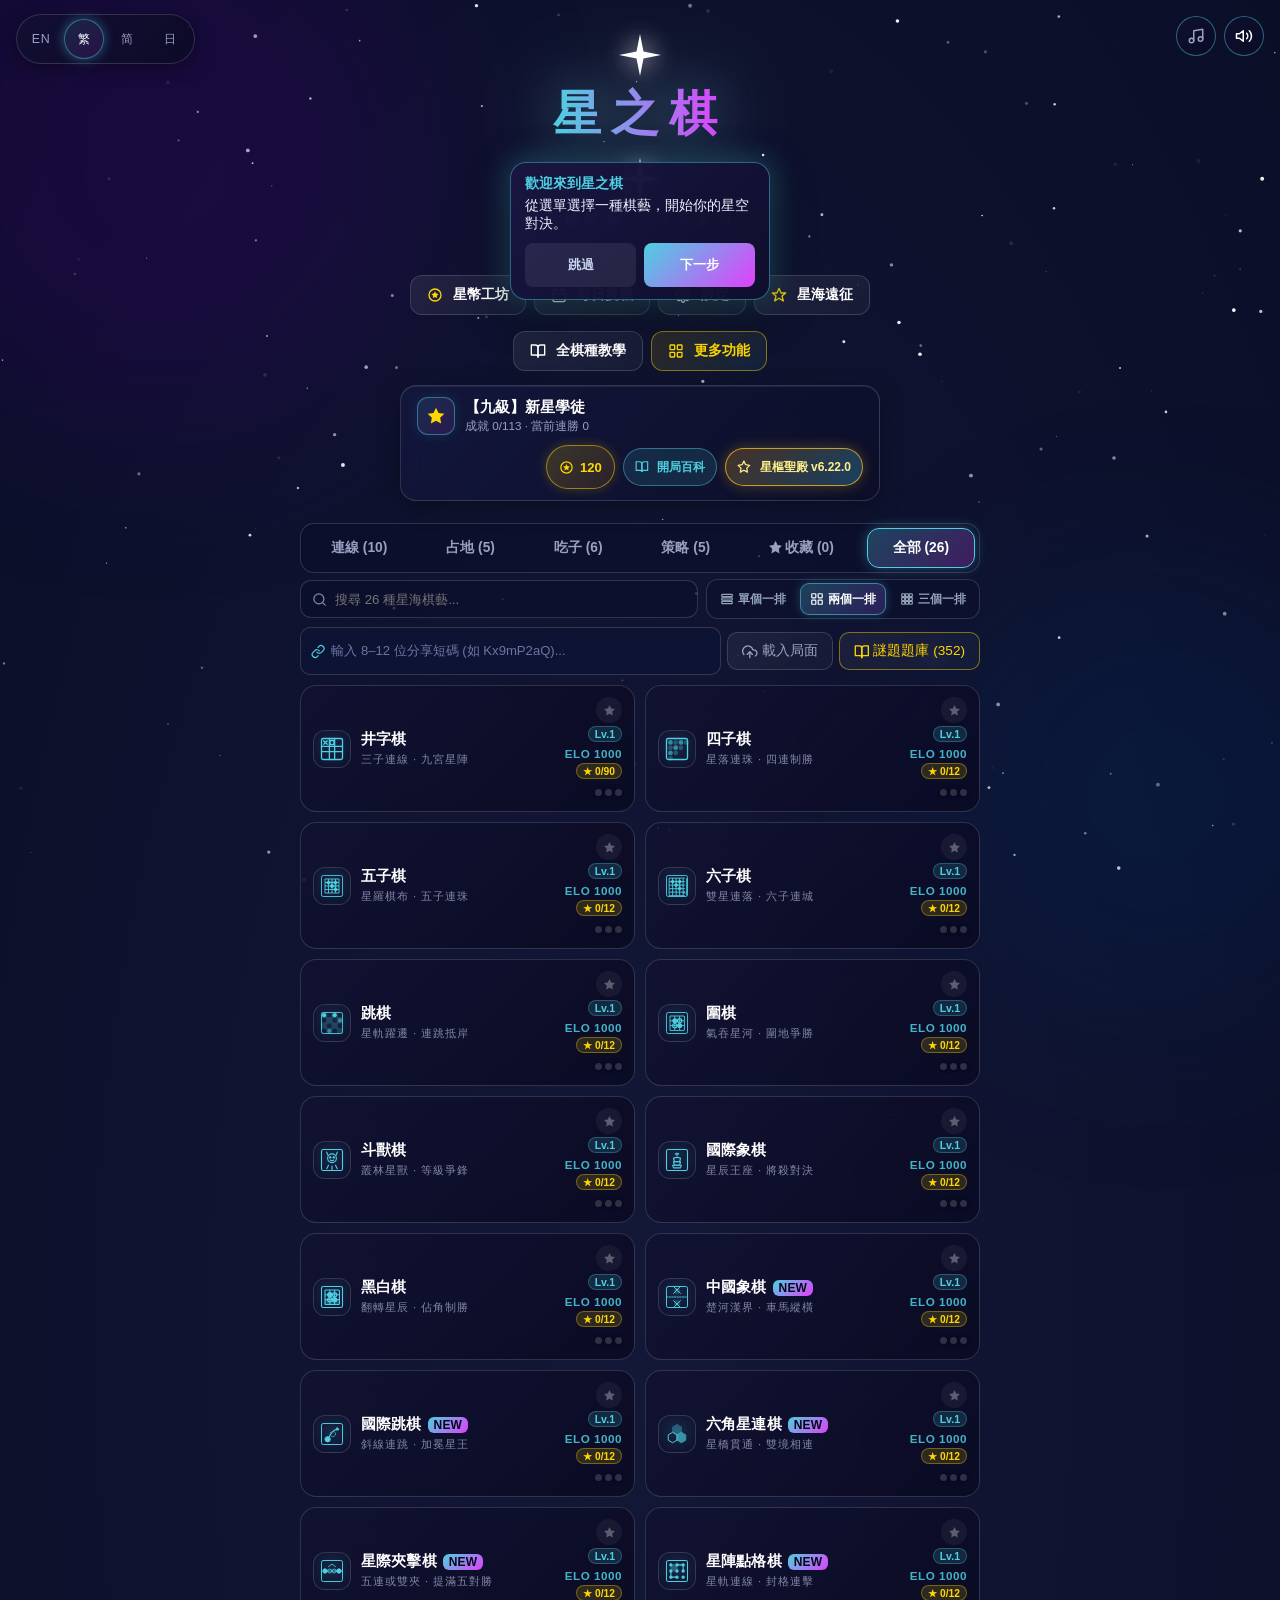
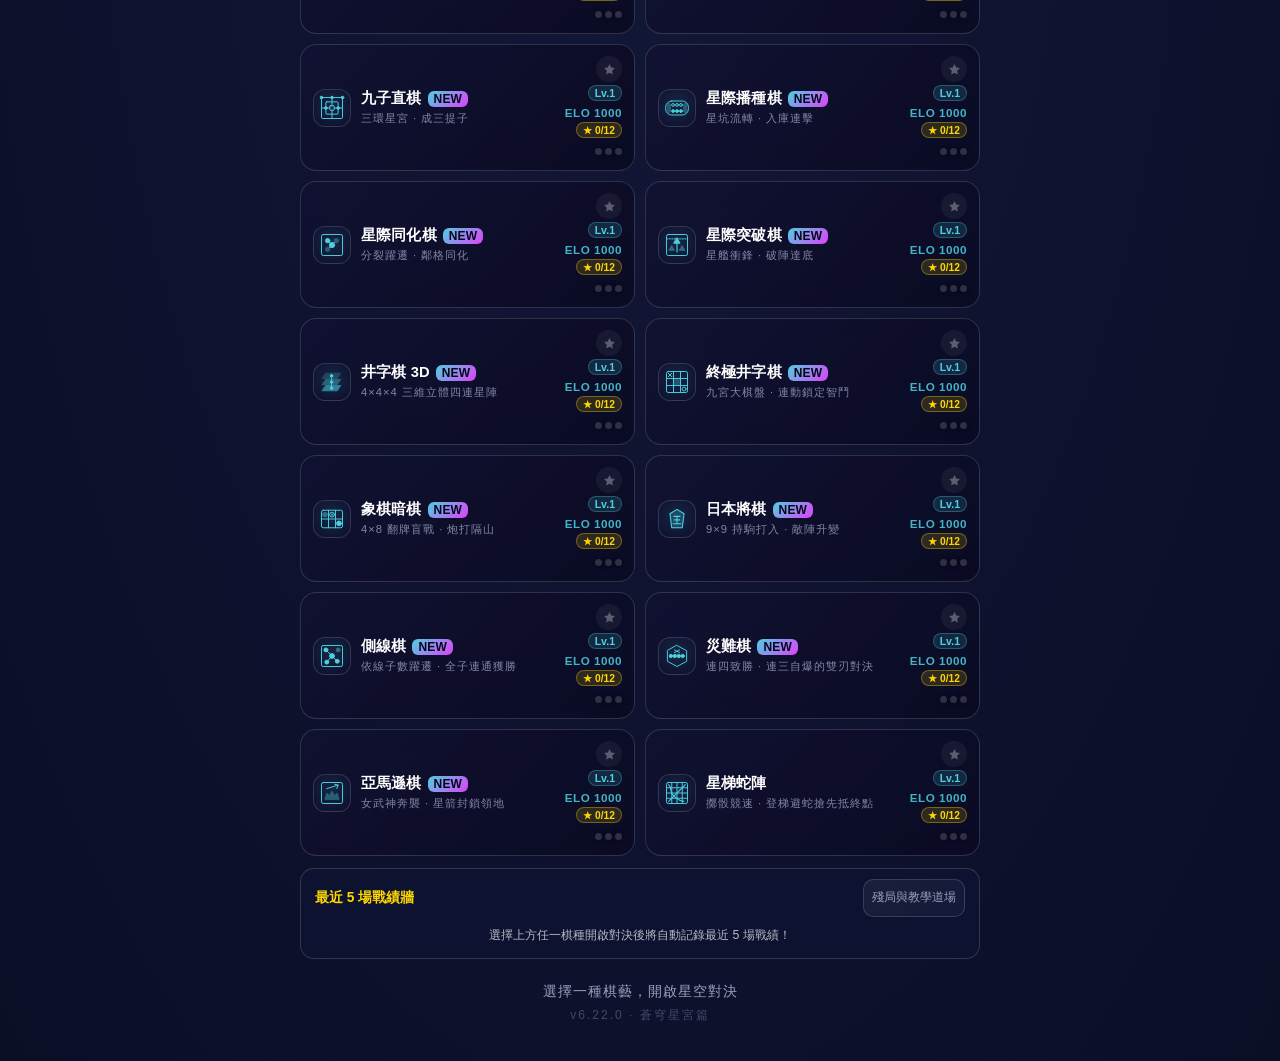
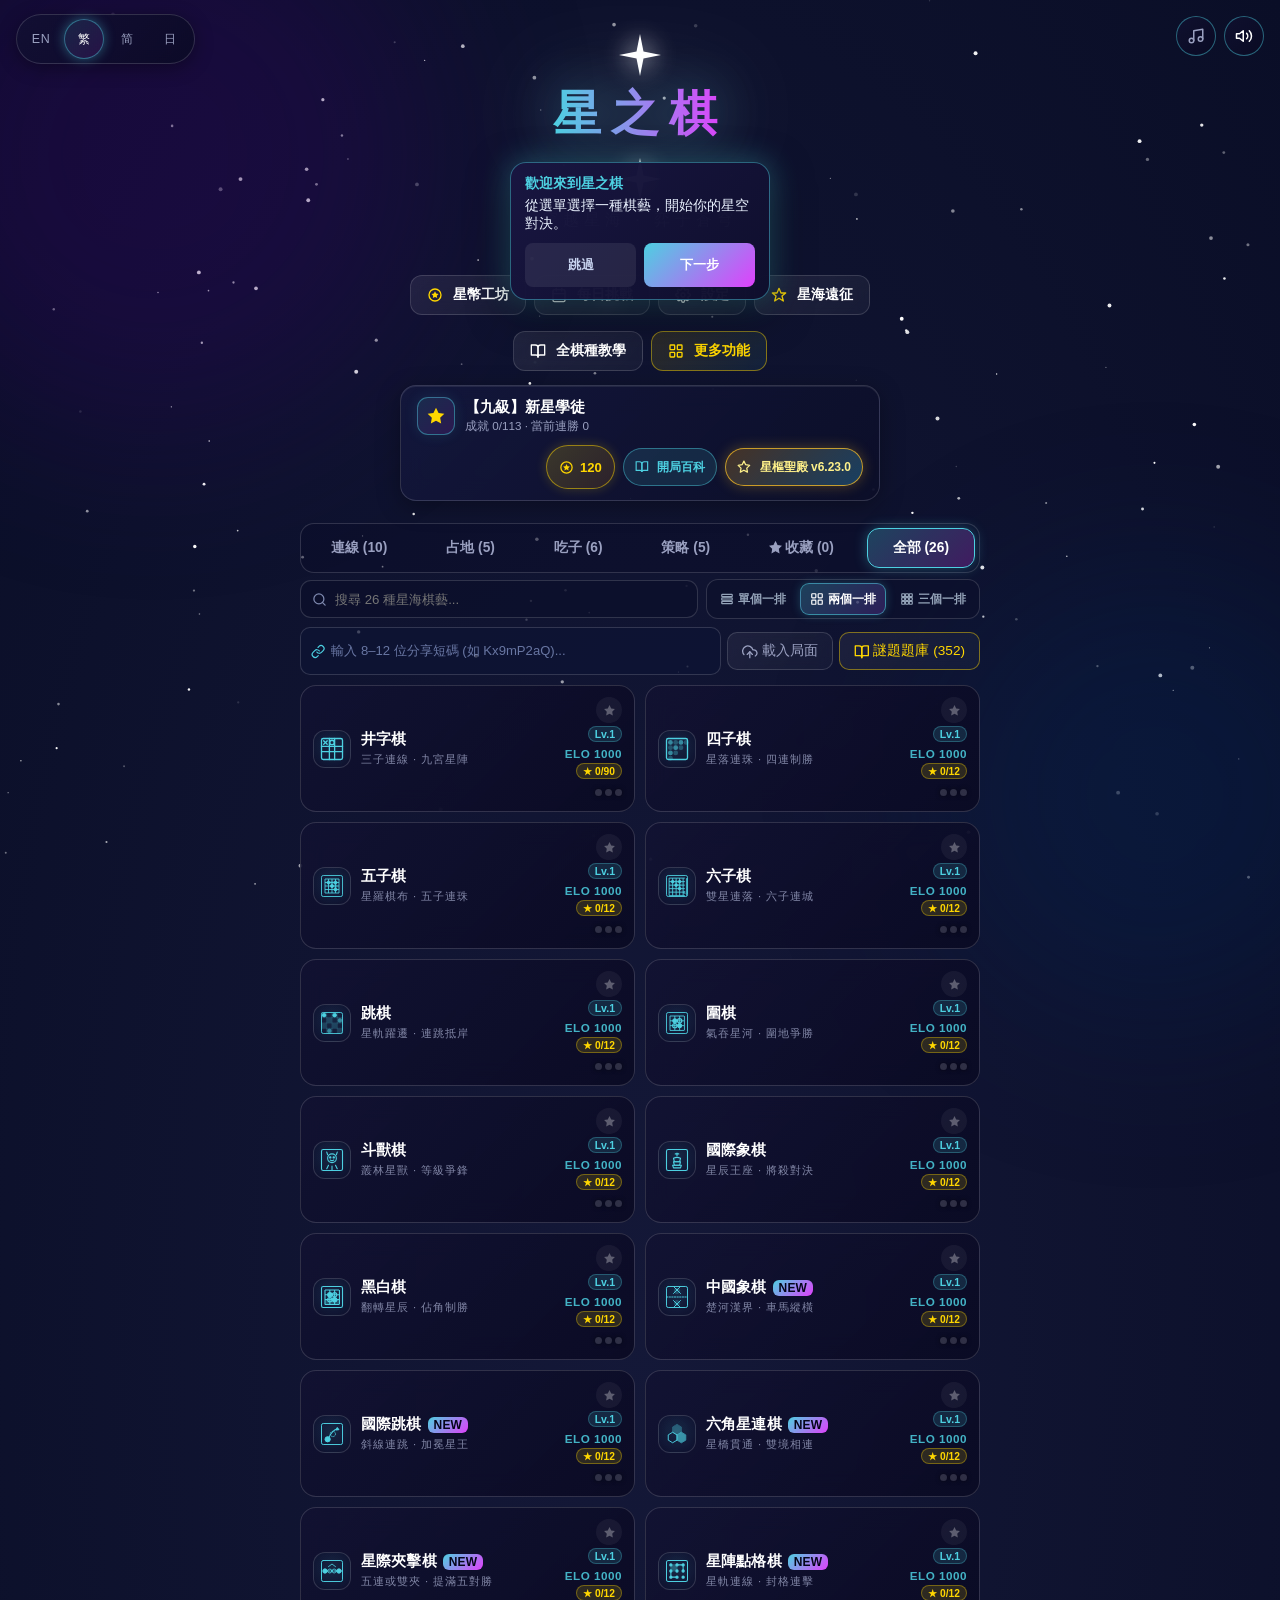
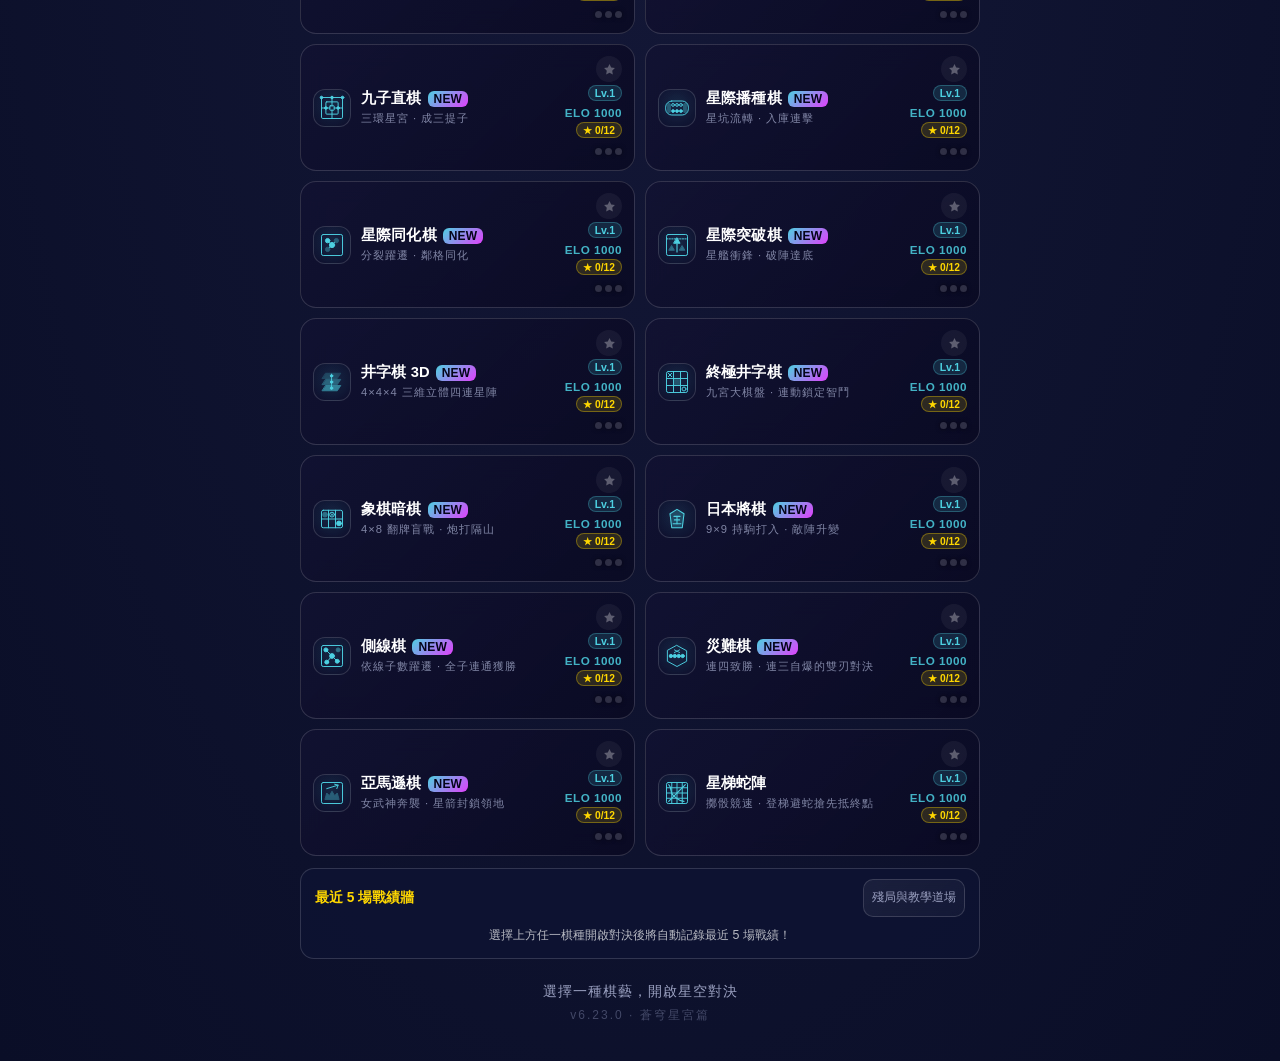
